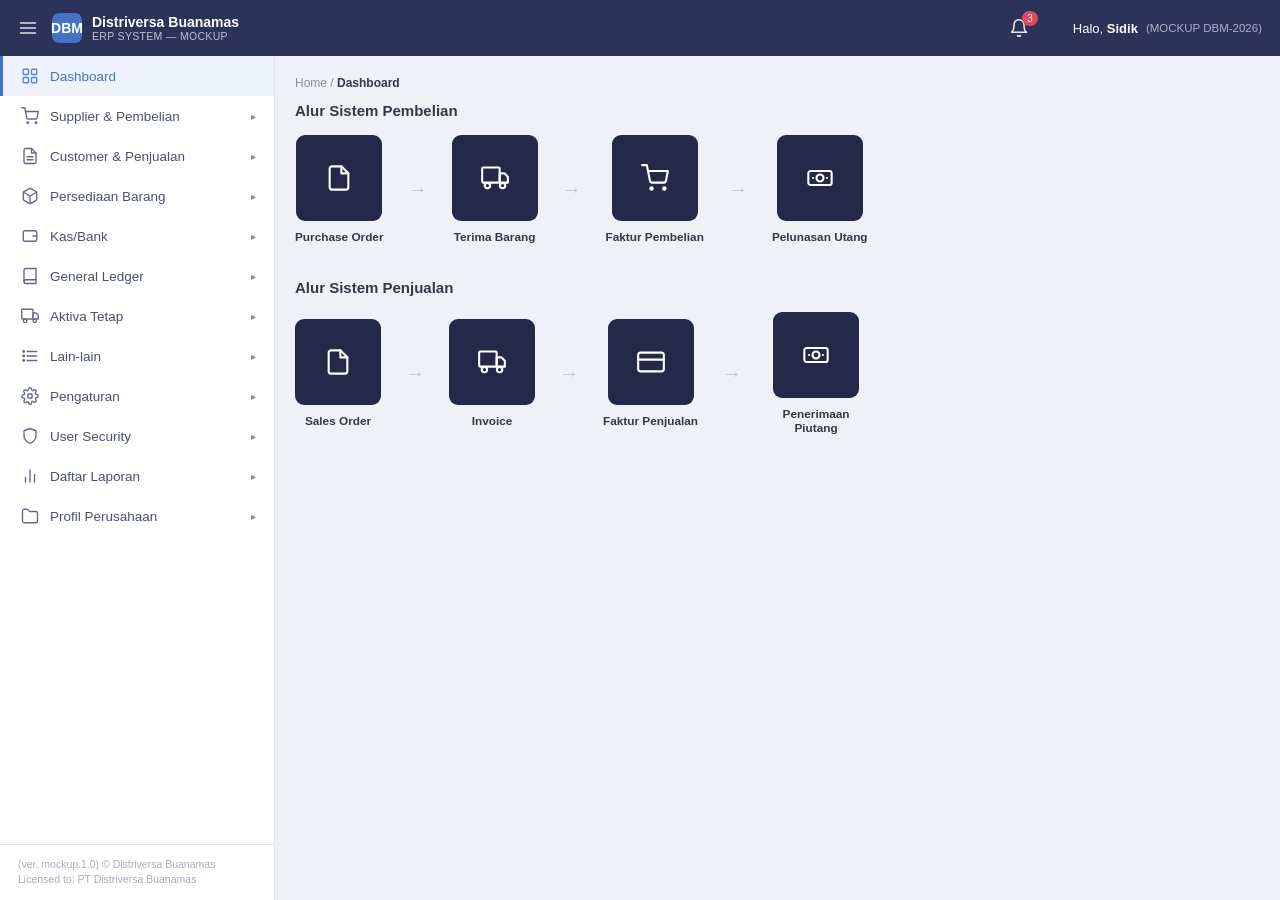
==== dbm-erp-mockup-combined.html @ cb919784 "Add Chat / Grafik" ====
<!DOCTYPE html>
<html lang="id">
<head>
<meta charset="UTF-8">
<meta name="viewport" content="width=device-width, initial-scale=1.0">
<title>PT Distriversa Buanamas — ERP Mockup</title>
<style>
:root{
  --navy:#2b3358;
  --navy-2:#232a49;
  --blue:#4472c4;
  --blue-light:#29b6f6;
  --bg:#eef1f7;
  --card-bg:#ffffff;
  --text:#33384a;
  --text-light:#8a90a3;
  --border:#e3e6ee;
  --red:#ef4b62;
  --teal:#17c3c3;
  --yellow:#f0b429;
  --green:#27ae60;
}
*{box-sizing:border-box;margin:0;padding:0;}
body{font-family:'Segoe UI',Arial,sans-serif;background:var(--bg);color:var(--text);font-size:14px;}
a{color:inherit;text-decoration:none;}

/* ===== Topbar ===== */
.topbar{height:56px;background:var(--navy);color:#fff;display:flex;align-items:center;justify-content:space-between;padding:0 18px;position:sticky;top:0;z-index:50;}
.topbar .left{display:flex;align-items:center;gap:14px;}
.hamburger{cursor:pointer;opacity:.85;display:flex;}
.brand{display:flex;align-items:center;gap:10px;font-weight:600;font-size:17px;}
.brand .logo-badge{width:30px;height:30px;border-radius:7px;background:var(--blue);display:flex;align-items:center;justify-content:center;font-weight:700;font-size:14px;flex-shrink:0;}
.brand .full-name{font-size:14px;font-weight:600;}
.brand .full-name small{display:block;font-size:10.5px;font-weight:400;color:#b9c0d6;letter-spacing:.03em;}
.topbar-right{display:flex;align-items:center;gap:22px;font-size:13px;}
.icon-wrap{position:relative;cursor:pointer;opacity:.9;display:flex;}
.icon-wrap svg{flex-shrink:0;}
.badge{position:absolute;top:-7px;right:-9px;background:var(--red);color:#fff;font-size:10px;padding:1px 5px;border-radius:8px;line-height:1.3;}
/* 2026-08-24 — dropdown notifikasi topbar (fitur "Notifikasi Stock
   Request Baru"). PERTAMA KALINYA mockup ini punya panel dropdown
   yang benar-benar mengambang (position:absolute, bukan modal-overlay
   di tengah layar) — dianchor ke .icon-wrap (#notifBtn) yang sudah
   position:relative sejak awal untuk .badge, jadi cukup ditambah
   panelnya sebagai child ke-3 elemen itu. */
.notif-dropdown{position:absolute;top:32px;right:-14px;width:340px;max-width:88vw;background:var(--card-bg);color:var(--text);border-radius:8px;box-shadow:0 10px 28px rgba(20,20,40,.28);z-index:120;overflow:hidden;text-align:left;cursor:default;}
.notif-dropdown-header{background:var(--navy-2);color:#fff;padding:10px 14px;font-size:12.8px;font-weight:700;}
.notif-list{max-height:360px;overflow-y:auto;}
.notif-item{padding:9px 14px;border-bottom:1px solid var(--border);cursor:pointer;}
.notif-item:last-child{border-bottom:none;}
.notif-item:hover{background:#f4f6fb;}
.notif-item .notif-title{display:flex;align-items:center;gap:6px;font-size:12.6px;font-weight:700;color:var(--blue);}
.notif-item .notif-title svg{flex-shrink:0;color:var(--blue);}
.notif-item .notif-sub{font-size:11.5px;color:var(--text);margin:2px 0 0 20px;}
.notif-item .notif-date{font-size:10.8px;color:var(--text-light);margin:2px 0 0 20px;}
.notif-empty{padding:22px 14px;text-align:center;color:var(--text-light);font-size:12.3px;}
.user-greet{display:flex;align-items:center;gap:8px;white-space:nowrap;}
.user-greet .uname{font-weight:600;}
.user-greet .udemo{color:#a9b0c8;font-size:11.5px;}

/* ===== Layout ===== */
.layout{display:flex;min-height:calc(100vh - 56px);}
.sidebar{width:275px;background:#fff;border-right:1px solid var(--border);flex-shrink:0;display:flex;flex-direction:column;transition:width .15s,opacity .1s;}
.sidebar-scroll{overflow-y:auto;flex:1;padding-bottom:6px;}
.layout.collapsed .sidebar{width:0;opacity:0;overflow:hidden;border:none;}

.menu-top{display:flex;align-items:center;gap:11px;padding:11px 18px;cursor:pointer;color:#4a5170;font-size:13.5px;border-left:3px solid transparent;user-select:none;}
.menu-top svg{flex-shrink:0;opacity:.85;}
.menu-top:hover{background:#f4f6fb;}
.menu-top.active-parent{background:var(--navy);color:#fff;border-left-color:var(--blue-light);}
.menu-top.active-parent svg{opacity:1;}
.menu-top .chev{margin-left:auto;font-size:10px;transition:transform .15s;opacity:.7;}
.menu-top.open .chev{transform:rotate(90deg);}
.menu-top.leaf.current{background:#eef3fb;color:var(--blue);border-left-color:var(--blue);}

.submenu{display:none;padding:2px 0 10px 0;background:#fafbfd;}
.submenu.open{display:block;}
.submenu-header{font-size:10.5px;font-weight:700;color:#a7adbd;text-transform:uppercase;padding:12px 18px 5px 45px;letter-spacing:.04em;}
.submenu-item{display:flex;align-items:center;gap:9px;padding:6.5px 18px 6.5px 45px;font-size:12.8px;color:#5b6178;cursor:pointer;}
.submenu-item:hover{background:#eef1f9;color:var(--blue);}
.submenu-item.current{color:var(--blue);font-weight:600;background:#e9f0fb;}
.submenu-item .dot{width:6px;height:6px;border-radius:50%;border:1.6px solid #b7bccb;flex-shrink:0;}
.submenu-item.current .dot{border-color:var(--blue);background:var(--blue);}

.sidebar-footer{padding:12px 18px;border-top:1px solid var(--border);font-size:10.5px;color:#a7adbd;line-height:1.5;}

/* ===== Content ===== */
.content{flex:1;padding:20px;overflow-x:hidden;min-width:0;}
.breadcrumb{font-size:12px;color:var(--text-light);margin-bottom:12px;}
.breadcrumb b{color:var(--text);font-weight:600;}

.kpi-row{display:flex;gap:16px;margin-bottom:18px;flex-wrap:wrap;}
.kpi-card{flex:1;min-width:225px;border-radius:9px;padding:18px 20px;color:#fff;position:relative;overflow:hidden;display:flex;flex-direction:column;justify-content:center;gap:3px;min-height:74px;}
.kpi-card .kpi-icon{position:absolute;left:14px;top:50%;transform:translateY(-50%);font-size:20px;opacity:.28;}
.kpi-card .kpi-icon svg{width:34px;height:34px;}
.kpi-card .kpi-value{font-size:25px;font-weight:700;text-align:right;}
.kpi-card .kpi-label{font-size:12.5px;text-align:right;opacity:.95;}
.kpi-red{background:var(--red);} .kpi-teal{background:var(--teal);} .kpi-yellow{background:var(--yellow);} .kpi-green{background:var(--green);}

.card{background:var(--card-bg);border-radius:9px;box-shadow:0 1px 3px rgba(20,20,50,.07);margin-bottom:18px;overflow:hidden;}
.card-header{display:flex;align-items:center;justify-content:space-between;padding:14px 18px;border-bottom:1px solid var(--border);gap:10px;flex-wrap:wrap;}
.card-header h3{font-size:14.5px;font-weight:700;}
.card-header .sub{font-size:11px;color:var(--text-light);font-weight:400;margin-left:6px;}
.card-body{padding:18px;}
.dark-header{background:var(--navy);color:#fff;}
.dark-header h3{color:#fff;display:flex;align-items:center;gap:8px;}
.chip{background:var(--blue-light);color:#0b3a4d;font-size:11.5px;padding:4px 12px;border-radius:14px;font-weight:600;white-space:nowrap;}
.refresh-ic{opacity:.6;cursor:pointer;}

.grid-2{display:grid;grid-template-columns:1fr 1fr;gap:18px;}
.grid-2>.card{min-width:0;}
@media (max-width:1150px){.grid-2{grid-template-columns:1fr;}}

.flow-row{display:flex;gap:24px;align-items:center;flex-wrap:wrap;}
.flow-step{display:flex;flex-direction:column;align-items:center;gap:9px;}
.flow-box{width:86px;height:86px;background:var(--navy-2);border-radius:9px;display:flex;align-items:center;justify-content:center;color:#fff;}
.flow-box svg{width:28px;height:28px;}
.flow-label{font-size:11.8px;font-weight:600;text-align:center;max-width:100px;line-height:1.25;}
.flow-arrow{color:#c1c6d6;font-size:20px;}
.flow-extra{margin-left:110px;margin-top:14px;}
.quick-links{display:flex;gap:16px;margin-top:22px;flex-wrap:wrap;}
.quick-link{flex:1;min-width:150px;background:var(--blue);color:#fff;border-radius:9px;padding:16px;display:flex;flex-direction:column;align-items:center;gap:8px;font-size:12.5px;font-weight:600;text-align:center;cursor:pointer;transition:background .15s;}
.quick-link svg{width:22px;height:22px;}
.quick-link:hover{background:#3a63ac;}

/* Branching flow diagram (grid-based, e.g. Purchase Transaction Flow) */
.flow-grid{display:grid;grid-template-columns:96px 40px 96px 40px 96px 40px 96px;row-gap:24px;align-items:start;overflow-x:auto;padding-bottom:4px;}
.flow-grid .flow-arrow{display:flex;align-items:center;justify-content:center;height:86px;}
.flow-box.quick{background:var(--blue);cursor:pointer;transition:background .15s;}
.flow-box.quick:hover{background:#3a63ac;}

/* Average cycle timeline */
.cycle-row{display:flex;align-items:flex-start;justify-content:space-between;position:relative;padding:10px 6px 4px;gap:6px;}
.cycle-row::before{content:'';position:absolute;left:34px;right:34px;top:29px;height:2px;background:var(--border);z-index:0;}
.cycle-node{display:flex;flex-direction:column;align-items:center;gap:9px;font-size:12px;color:var(--blue);position:relative;z-index:1;max-width:110px;text-align:center;}
.cycle-node .dot{width:12px;height:12px;border-radius:50%;background:#27ae60;border:3px solid #fff;box-shadow:0 0 0 1.5px #27ae60;margin-top:23px;}
.cycle-mid{width:58px;height:58px;border-radius:50%;background:#eef1f7;border:1px solid var(--border);display:flex;align-items:center;justify-content:center;font-weight:700;font-size:13.5px;color:var(--text);position:relative;z-index:1;flex-shrink:0;}

/* Scrollable table body for dashboard widgets */
.scroll-table{max-height:320px;overflow-y:auto;}

table{width:100%;border-collapse:collapse;font-size:12.8px;}
thead th{background:var(--navy);color:#fff;text-align:left;padding:9px 12px;font-weight:600;white-space:nowrap;}
tbody td{padding:8px 12px;border-bottom:1px solid var(--border);color:#454b5f;white-space:nowrap;}
tbody tr:hover{background:#f7f9fd;}
.text-right{text-align:right;}
.table-wrap{overflow-x:auto;}
.table-toolbar{display:flex;justify-content:space-between;align-items:center;padding:12px 18px;gap:10px;flex-wrap:wrap;}
.table-toolbar select,.table-toolbar input{border:1px solid var(--border);border-radius:5px;padding:6px 10px;font-size:12.8px;}
.table-toolbar input{min-width:230px;}
.table-footer{display:flex;justify-content:space-between;align-items:center;padding:12px 18px;font-size:12px;color:var(--text-light);flex-wrap:wrap;gap:8px;}
.pager button{border:1px solid var(--border);background:#fff;padding:5px 10px;margin-right:4px;border-radius:4px;font-size:12px;cursor:pointer;color:var(--text);}
.pager button.active{background:var(--blue);color:#fff;border-color:var(--blue);}

.status-pill{padding:2.5px 10px;border-radius:12px;font-size:11px;font-weight:600;display:inline-block;}
.status-paid{background:#e3f8ec;color:#1a9c53;}
.status-open{background:#eef1f7;color:#7b8194;}
.status-overdue{background:#fdeaec;color:#e0405b;}
.status-aktif{background:#e3f8ec;color:#1a9c53;}
.status-nonaktif{background:#fdeaec;color:#e0405b;}

.placeholder-box{border:1.6px dashed var(--border);border-radius:9px;padding:60px 20px;text-align:center;color:var(--text-light);}
.placeholder-box .pico{margin-bottom:14px;display:flex;justify-content:center;opacity:.5;}
.placeholder-box .pico svg{width:46px;height:46px;}
.placeholder-box p{max-width:420px;margin:6px auto 0;font-size:13px;line-height:1.6;}

.btn-primary{background:var(--blue);color:#fff;border:none;padding:9px 16px;border-radius:6px;font-size:12.8px;font-weight:600;cursor:pointer;display:flex;align-items:center;gap:6px;}
.btn-primary:hover{background:#3a63ac;}
.page-head{display:flex;justify-content:space-between;align-items:flex-start;margin-bottom:14px;flex-wrap:wrap;gap:10px;}
.page-head h2{font-size:18.5px;}
canvas{max-width:100%;}
.footer-note{text-align:center;font-size:11px;color:var(--text-light);padding:18px 0 6px;}

.profile-grid{display:grid;grid-template-columns:180px 1fr;row-gap:14px;column-gap:16px;max-width:640px;}
.profile-grid dt{color:var(--text-light);font-size:12.8px;}
.profile-grid dd{font-weight:600;font-size:13.5px;}
.report-list{display:grid;grid-template-columns:repeat(auto-fill,minmax(230px,1fr));gap:14px;}
.report-item{display:flex;align-items:center;gap:12px;background:#fff;border:1px solid var(--border);border-radius:8px;padding:14px;cursor:pointer;}
.report-item:hover{border-color:var(--blue);}
.report-item .ric{width:38px;height:38px;border-radius:8px;background:#eaf1fb;color:var(--blue);display:flex;align-items:center;justify-content:center;flex-shrink:0;}
.report-item .ric svg{width:19px;height:19px;}
.report-item .rtitle{font-size:12.8px;font-weight:600;}

/* ===== Icon buttons (tabel Ubah/Hapus) ===== */
.icon-btn{width:30px;height:30px;border-radius:5px;border:none;display:inline-flex;align-items:center;justify-content:center;cursor:pointer;color:#fff;}
.icon-btn svg{width:15px;height:15px;}
.icon-btn.edit{background:var(--blue);}
.icon-btn.edit:hover{background:#3a63ac;}
.icon-btn.del{background:var(--red);}
.icon-btn.del:hover{background:#d63c52;}
.gl-account-header td{background:#eaf1fb;font-weight:700;color:var(--navy);}

/* ===== Report Center (menu "Daftar Laporan") — 2026-08-21 =====
   Tabel list report generik (No./Report/Keterangan/Permission
   Code/Print/Edit Report/Reset Report) dipakai bersama oleh 10
   submenu "Daftar Laporan" — lihat js/pages/reports.template.js.
   FIX 2026-08-21 (lanjutan): kolom "Report" & "Keterangan" di
   thead tidak diberi width, jadi dengan table-layout:auto bawaan
   browser, kolom Keterangan (isinya kalimat panjang) melebar
   mengikuti teks terpanjangnya tanpa batas — mendorong Permission
   Code & 3 kolom tombol (Print/Edit Report/Reset Report) keluar
   dari area kartu/viewport (perlu scroll horizontal yang tidak
   disadari user, jadi tombolnya terlihat seperti "tidak ada").
   Diperbaiki dengan table-layout:fixed + width:100% di sini, dan
   width tetap untuk kolom Report (210px, lihat .template.js) —
   kolom Keterangan otomatis mengambil sisa lebar yang ada lalu
   teksnya WAJIB wrap ke baris baru (bukan melebar) via
   overflow-wrap/word-break di bawah. */
.rc-table{table-layout:fixed;width:100%;}
.rc-table th{white-space:normal;font-size:11.5px;text-align:left;}
.rc-table td{font-size:12.6px;vertical-align:middle;white-space:normal;overflow-wrap:break-word;word-break:break-word;}
.rc-group-row td{background:#f2f4f9;font-weight:700;color:var(--navy);font-size:12px;letter-spacing:.02em;padding:8px 12px;}
.rc-ket{color:var(--text-light);}
.rc-icon-btn{width:28px;height:28px;border-radius:5px;border:none;display:inline-flex;align-items:center;justify-content:center;cursor:pointer;color:#fff;}
.rc-icon-btn svg{width:14px;height:14px;}
.rc-icon-btn.rc-print,.rc-icon-btn.rc-edit{background:var(--blue-light);}
.rc-icon-btn.rc-print:hover,.rc-icon-btn.rc-edit:hover{background:#1ba0c9;}
.rc-icon-btn.rc-reset{background:var(--red);}
.rc-icon-btn.rc-reset:hover{background:#d63c52;}
.btn-secondary{background:#eef1f7;color:var(--text);border:none;padding:9px 16px;border-radius:6px;font-size:12.8px;font-weight:600;cursor:pointer;}
.btn-secondary:hover{background:#e3e6ee;}
.btn-danger{background:var(--red);color:#fff;border:none;padding:9px 16px;border-radius:6px;font-size:12.8px;font-weight:600;cursor:pointer;}
.btn-danger:hover{background:#d63c52;}
.btn-teal{background:var(--blue-light);color:#fff;border:none;padding:9px 16px;border-radius:6px;font-size:12.8px;font-weight:600;cursor:pointer;display:inline-flex;align-items:center;gap:6px;}
.btn-teal:hover{background:#1ba0c9;}
.btn-warning{background:var(--yellow);color:#fff;border:none;padding:9px 16px;border-radius:6px;font-size:12.8px;font-weight:600;cursor:pointer;display:inline-flex;align-items:center;gap:6px;white-space:nowrap;}
.btn-warning:hover{background:#d99a1f;}

/* ===== Toggle switch (dipakai di list Jurnal Pembelian: Konsinyasi?/Non Aktif?) ===== */
.toggle-switch{position:relative;display:inline-block;width:40px;height:22px;vertical-align:middle;}
.toggle-switch input{opacity:0;width:0;height:0;}
.toggle-slider{position:absolute;inset:0;background:#ccced8;border-radius:22px;cursor:pointer;transition:.15s;}
.toggle-slider:before{content:'';position:absolute;height:16px;width:16px;left:3px;top:3px;background:#fff;border-radius:50%;transition:.15s;box-shadow:0 1px 2px rgba(0,0,0,.25);}
.toggle-switch input:checked + .toggle-slider{background:var(--blue);}
.toggle-switch input:checked + .toggle-slider:before{transform:translateX(18px);}

/* ===== Alert banner (Jurnal Pembelian: peringatan jurnal sudah dipakai) ===== */
.alert-warning{background:#fdf1cf;color:#6b5215;border:1px solid #f3ddA0;border-radius:7px;padding:12px 16px;font-size:12.8px;font-weight:600;margin-bottom:16px;}

/* ===== Field table (Jurnal Pembelian: Nama Jurnal/Mata Uang/Cabang) ===== */
.field-table{width:100%;border-collapse:collapse;margin-bottom:16px;border:1px solid var(--border);}
.field-table td{padding:10px 14px;border-bottom:1px solid var(--border);vertical-align:middle;font-size:12.8px;}
.field-table tr:last-child td{border-bottom:none;}
.field-table td.flabel{background:#f7f8fb;font-weight:600;color:var(--text);width:160px;white-space:nowrap;}
.field-table td input,.field-table td select{width:100%;border:1px solid var(--border);border-radius:6px;padding:8px 10px;font-size:12.8px;font-family:inherit;}
.field-table td input:disabled,.field-table td input[readonly]{background:#f4f6fb;color:var(--text-light);}
/* Checkbox di dalam .field-table (dipakai Gudang: Default/Gudang Transit/
   Near ED/Reject/Gudang Cadangan/Konsinyasi) TIDAK boleh ikut width:100%
   seperti input teks/select di atas — kalau ikut, layout-nya (bukan
   tampilan visualnya) jadi selebar kolom, mendorong elemen sebaris
   sesudahnya (misal label+input "Hari Peringatan") keluar dari batas
   card. Override width:auto khusus untuk type=checkbox. */
.field-table td input[type=checkbox]{width:auto;vertical-align:middle;}

/* ===== Akun table (Jurnal Pembelian: baris akun label + input+cari+hapus + nama akun) ===== */
.jp-akun-table{width:100%;border-collapse:collapse;border:1px solid var(--border);margin-bottom:18px;}
.jp-akun-table td{padding:9px 14px;border-bottom:1px solid var(--border);vertical-align:middle;font-size:12.8px;}
.jp-akun-table tr:last-child td{border-bottom:none;}
.jp-akun-table td.jp-label{font-weight:600;color:var(--text);width:230px;}
.jp-akun-table td.jp-input{width:220px;}
.jp-akun-table td.jp-input .input-with-btn input{width:90px;}
.jp-akun-table td.jp-nama{color:var(--blue);}
.jp-section-title{font-weight:700;font-size:13.5px;color:var(--text);margin:6px 0 10px;}

/* ===== Modal (Tambah/Ubah/Hapus) ===== */
.modal-overlay{position:fixed;inset:0;background:rgba(20,20,40,.45);display:flex;align-items:center;justify-content:center;z-index:200;}
/* 2026-08-28 — modal dibuat flex-column dgn max-height layar &
   .modal-body yang scroll: modal tinggi (mis. filter FA-10 Lap Umur
   Piutang yang field-nya banyak) tidak lagi terpotong keluar layar —
   header & footer (tombol Close/Show Report) selalu terlihat, isi
   form-nya yang di-scroll. Berlaku global utk semua modal (modal
   pendek tidak terpengaruh karena max-height hanya membatasi). */
.modal-box{background:#fff;border-radius:9px;width:100%;max-width:420px;margin:0 16px;box-shadow:0 10px 40px rgba(0,0,0,.25);overflow:hidden;display:flex;flex-direction:column;max-height:calc(100vh - 48px);}
.modal-header{background:var(--navy);color:#fff;padding:14px 18px;font-size:14.5px;font-weight:700;display:flex;justify-content:space-between;align-items:center;}
.modal-header .close{cursor:pointer;opacity:.8;font-size:20px;line-height:1;}
.modal-header .close:hover{opacity:1;}
.modal-body{padding:20px 18px;overflow-y:auto;flex:1 1 auto;}
.modal-body p{font-size:13px;line-height:1.6;color:var(--text);}
.modal-footer{padding:14px 18px;border-top:1px solid var(--border);display:flex;justify-content:flex-end;gap:10px;}
.form-group{margin-bottom:14px;}
.form-group label{display:block;font-size:12.5px;color:var(--text-light);margin-bottom:6px;font-weight:600;}
.form-group input{width:100%;border:1px solid var(--border);border-radius:6px;padding:9px 12px;font-size:13px;font-family:inherit;}
.form-group input:focus{outline:none;border-color:var(--blue);}
.form-error{display:none;color:var(--red);font-size:11.5px;margin-top:5px;}
.form-group input:disabled,.form-group input[readonly]{background:#f4f6fb;color:var(--text-light);}
.link-add{display:inline-flex;align-items:center;gap:5px;font-size:12.5px;color:var(--blue);font-weight:600;margin-top:8px;text-decoration:none;}
.link-add:hover{text-decoration:underline;}
.btn-pick{padding:4px 12px;font-size:12px;}
/* Teks biru klik-untuk-pilih di dalam tabel picker (dipakai popup
   "Daftar Persediaan" bersama — Kode Barang/Nama Barang, lihat
   openPersediaanPicker() di core.js, sejak 2026-08-12 lanjutan lagi) */
.link-pick{background:none;border:none;padding:0;font:inherit;color:var(--blue);font-weight:600;cursor:pointer;text-align:left;}
.link-pick:hover{text-decoration:underline;}
.modal-body .table-wrap{margin-top:4px;}
.modal-body .table-wrap table th,.modal-body .table-wrap table td{padding:8px 10px;font-size:12.5px;}
.page-loading{padding:60px 0;text-align:center;color:var(--text-light);font-size:13px;}

/* ===== Form tambahan (select/textarea, grid 2 kolom, radio, checkbox) ===== */
.form-group select,.form-group textarea{width:100%;border:1px solid var(--border);border-radius:6px;padding:9px 12px;font-size:13px;font-family:inherit;background:#fff;}
.form-group select:focus,.form-group textarea:focus{outline:none;border-color:var(--blue);}
.form-group textarea{resize:vertical;min-height:64px;}
.form-grid{display:grid;grid-template-columns:1fr 1fr;column-gap:24px;}
@media (max-width:900px){.form-grid{grid-template-columns:1fr;}}
.form-grid-3{display:grid;grid-template-columns:1fr 1fr 1fr 1fr;column-gap:14px;}
@media (max-width:900px){.form-grid-3{grid-template-columns:1fr 1fr;}}
.form-section{margin:22px 0 14px;padding-top:16px;border-top:1px solid var(--border);font-size:13.5px;font-weight:700;color:var(--navy);display:flex;align-items:center;gap:8px;}
.field-pair{display:flex;gap:10px;}
.field-pair>div{flex:1;}
.field-pair select{width:auto;min-width:90px;}
.input-with-btn{display:flex;gap:8px;}
.input-with-btn input{flex:1;}
.radio-inline{display:flex;gap:20px;align-items:center;padding-top:6px;}
.radio-inline label{display:flex;align-items:center;gap:6px;font-weight:400;font-size:13px;color:var(--text);cursor:pointer;}
.radio-inline input{width:auto;}
.checkbox-row{display:flex;align-items:center;gap:8px;margin:12px 0;}
.checkbox-row label{font-weight:400;font-size:13px;color:var(--text);cursor:pointer;}
.checkbox-row input{width:auto;}
.form-page-actions{display:flex;justify-content:flex-end;gap:10px;margin-top:22px;padding-top:16px;border-top:1px solid var(--border);}
.btn-outline{background:#fff;color:var(--blue);border:1px solid var(--blue);padding:8px 14px;border-radius:6px;font-size:12.3px;font-weight:600;cursor:pointer;display:inline-flex;align-items:center;gap:6px;white-space:nowrap;}
.btn-outline:hover{background:#eaf1fb;}

/* Tombol toggle Status (Active/Non Active) — kolom Status di list
   Daftar Aktiva Tetap & tombol "Ubah Status" di form Master Fixed
   Asset (js/pages/fixed-asset.*, 2026-08-26). ".active" = aset
   sedang Active (tombol biru, aksi klik = nonaktifkan); ".nonactive"
   = aset sedang Non Active (tombol abu-abu, aksi klik = aktifkan). */
.btn-status-toggle{border:none;padding:6px 12px;border-radius:6px;font-size:11.8px;font-weight:600;cursor:pointer;white-space:nowrap;}
.btn-status-toggle.active{background:var(--blue);color:#fff;}
.btn-status-toggle.active:hover{background:#3a63ac;}
.btn-status-toggle.nonactive{background:#e2e5ec;color:var(--text-light);}
.btn-status-toggle.nonactive:hover{background:#d3d7e0;}

/* Tombol "Batalkan" gaya teks-polos (tanpa border/background) — dipakai
   pertama kali di form Master Sales Office (screenshot MASERP 2026-08-18
   menunjukkan "Batalkan" sebagai teks biru polos, BEDA dari .btn-outline
   yang punya border, dipakai form-page-actions modul lain seperti Rayon/
   Wilayah/Group User/Master User). Dibuat class terpisah supaya modul lain
   yang screenshot-nya memang menunjukkan tombol bordered tetap pakai
   .btn-outline apa adanya. */
.btn-link-plain{background:none;border:none;color:var(--blue);font-weight:600;font-size:12.8px;cursor:pointer;padding:9px 6px;}
.btn-link-plain:hover{text-decoration:underline;}

/* Ikon sort dekoratif kecil di header kolom list — dipakai pertama kali
   di Master Sales Office (screenshot menunjukkan ikon panah kecil di
   beberapa header kolom). Non-fungsional (murni visual), modul lain tidak
   memakainya karena screenshot masing-masing tidak menunjukkannya jelas. */
.th-sort{color:var(--text-light);font-size:10px;margin-left:4px;}
.toolbar-actions{display:flex;gap:8px;flex-wrap:wrap;justify-content:flex-end;}
.form-group input.readonly-cell,.form-group select.readonly-cell{background:#f4f6fb;color:var(--text-light);}

/* ===== Icon buttons tambahan (Stock Request: Lihat/Cetak) ===== */
.icon-btn.view{background:var(--navy-2);}
.icon-btn.view:hover{background:#171c33;}
.icon-btn.print{background:var(--teal);}
.icon-btn.print:hover{background:#12a3a3;}

/* ===== Status text (Stock Request: OPEN/CLOSED) ===== */
.st-open{color:var(--green);font-weight:700;}
.st-closed{color:var(--red);font-weight:700;}

/* ===== Group collapsible (Stock Request: Rincian per kategori) ===== */
.sr-group-block{border:1px solid var(--border);border-radius:7px;margin-bottom:16px;overflow:hidden;}
.sr-group-bar{display:flex;justify-content:space-between;align-items:center;background:#fbebea;color:#c0392b;font-weight:700;font-size:13px;padding:10px 14px;cursor:pointer;user-select:none;}
.sr-group-bar .chev{transition:transform .15s;display:flex;}
.sr-group-bar.open .chev{transform:rotate(180deg);}
.sr-group-body{display:none;}
.sr-group-body.open{display:block;}
.sr-detail-table{width:100%;border-collapse:collapse;}
.sr-detail-table th{background:#f7f8fb;color:var(--text);font-weight:700;text-align:left;padding:8px 12px;font-size:12px;border-bottom:1px solid var(--border);}
.sr-detail-table td{padding:8px 12px;border-bottom:1px solid var(--border);font-size:12.8px;}
.sr-detail-table tr:last-child td{border-bottom:none;}
.sr-detail-table input[type="number"]{width:90px;border:1px solid var(--border);border-radius:5px;padding:6px 8px;font-size:12.8px;}
.sr-detail-table input[type="number"]:disabled{background:#f4f6fb;color:var(--text-light);}
.sr-detail-table input[type="checkbox"]{width:16px;height:16px;cursor:pointer;}

/* ===== Chip button (Stock Request: filter periode di list) ===== */
.chip-btn{background:var(--blue-light);color:#fff;border:none;font-size:12px;padding:7px 14px;border-radius:6px;font-weight:600;cursor:pointer;display:inline-flex;align-items:center;gap:6px;}
.chip-btn:hover{background:#1ba0c9;}

/* ===== Purchase Order: grid 3 kolom, tombol cetak kecil di list,
   tabel rincian barang (banyak kolom kalkulasi), radio vertikal,
   kotak upload dekoratif ===== */
.po-grid-3{display:grid;grid-template-columns:1fr 1fr 1fr;column-gap:20px;}
@media (max-width:900px){.po-grid-3{grid-template-columns:1fr;}}
.po-grid-3 .form-group{margin-bottom:14px;}

.cetak-btn{background:var(--blue-light);color:#fff;border:none;padding:4px 10px;border-radius:5px;font-size:10.8px;font-weight:600;cursor:pointer;margin-top:4px;}
.cetak-btn:hover{background:#1ba0c9;}

.radio-group{display:flex;flex-direction:column;gap:10px;}
.radio-group label{display:flex;align-items:center;gap:8px;font-size:13px;color:var(--text);cursor:pointer;font-weight:400;}
.radio-group input{width:auto;}

.upload-box{border:1px solid var(--border);border-radius:6px;min-height:64px;overflow-y:auto;padding:6px 10px;font-size:12px;color:var(--text-light);background:#f9fafc;}

/* Kotak preview kecil dipakai sub-grid Legalitas Outlet/Pemilik (Master
   Customer) — placeholder thumbnail hasil "Upload File" per baris,
   dekoratif (tidak ada upload sungguhan di mockup ini). */
.leg-preview{width:56px;height:38px;border:1px dashed var(--border);border-radius:4px;background:#f9fafc;display:flex;align-items:center;justify-content:center;color:var(--text-light);}

/* Pager BARU — awalnya khusus sub-grid "Kecamatan" (Master Rayon), gaya
   lain dari .pager standar (First/Previous/1/2/3/Next/Last) dipakai modul
   lain: "First < [kotak nomor halaman] to Y Of Total > Last". FUNGSIONAL
   (bukan dekoratif) — lihat tplRyKecPager()/openRyKecPage() di
   master-rayon.js. Sejak 2026-08-18 dipakai ULANG sebagai pager LIST UTAMA
   (bukan cuma sub-grid) di Group User (menu User Security), sesuai
   screenshot "Daftar Group Hak Akses" yang punya gaya pager identik —
   lihat tplGuPager() di group-user.template.js. Class CSS ini generik
   (tidak spesifik nama "ry"), jadi aman dipakai lintas modul apa pun. */
.ry-kec-pager{display:flex;align-items:center;gap:6px;font-size:12px;color:var(--text-light);flex-wrap:wrap;}
.ry-kec-pager button{border:1px solid var(--border);background:#fff;padding:4px 9px;border-radius:4px;font-size:12px;cursor:pointer;color:var(--text);}
.ry-kec-pager button:disabled{opacity:.45;cursor:default;}
.ry-kec-pager input{width:42px;text-align:center;border:1px solid var(--border);border-radius:4px;padding:4px 6px;font-size:12px;}

.po-textarea{width:100%;border:1px solid var(--border);border-radius:6px;padding:8px 10px;font-size:12.8px;font-family:inherit;resize:vertical;}

.po-item-table{width:100%;border-collapse:collapse;font-size:12.5px;}
.po-item-table th{background:#f7f8fb;color:var(--text);font-weight:700;text-align:left;padding:8px 10px;font-size:11.2px;border-bottom:1px solid var(--border);white-space:nowrap;}
.po-item-table td{padding:6px 8px;border-bottom:1px solid var(--border);vertical-align:middle;}
.po-item-table input,.po-item-table select{width:100%;border:1px solid var(--border);border-radius:5px;padding:6px 8px;font-size:12px;font-family:inherit;}
.po-item-table input[type="number"]{text-align:right;}
.po-item-table input:disabled,.po-item-table textarea:disabled{background:#f4f6fb;color:var(--text-light);}
.po-item-table textarea{width:100%;border:1px solid var(--border);border-radius:5px;padding:6px 8px;font-size:12px;resize:vertical;min-height:34px;font-family:inherit;}
.po-item-table input[type="checkbox"]{width:16px;height:16px;}

/* Tabel "Daftar Inventory" di Price List By Province — 4 kolom Harga
   Jual x 3 sub-kolom (Satuan/Lama/Baru) = 15 kolom total, terlalu
   sempit kalau dipaksa muat 1 layar penuh (input Baru jadi nyaris tak
   kelihatan). Dikasih min-width supaya browser overflow-scroll
   horizontal (.table-wrap sudah overflow-x:auto) alih-alih memampatkan
   tiap kolom sampai tidak terbaca — sama seperti versi asli MASERP
   yang juga scrollable ke kanan untuk kolom Harga Jual 3/4. */
.plz-price-table{min-width:1300px;}
.plz-price-table td:nth-child(6),.plz-price-table td:nth-child(9),.plz-price-table td:nth-child(12),.plz-price-table td:nth-child(15){min-width:90px;}
.po-rincian-table td:nth-child(2),.po-rincian-table td:nth-child(4){min-width:120px;}

/* ===== Picking List: tag input multi-value (field "Picker"), satu-satunya
   komponen CSS BENAR-BENAR baru untuk modul ini — semua yang lain reuse
   .field-table/.field-pair/.input-with-btn/.link-add/.btn-pick/.chip-btn/
   .po-item-table/.icon-btn/.form-page-actions yang sudah ada. Warna chip
   pakai var(--blue-light) (bukan warna baru) supaya konsisten dengan
   .chip-btn yang sudah ada di list Stock Request/Purchase Order/Sales
   Order. ===== */
.tag-box{display:flex;flex-wrap:wrap;gap:6px;align-items:center;min-height:38px;padding:6px 10px;border:1px solid var(--border);border-radius:6px;background:#fff;}
.tag-chip{display:inline-flex;align-items:center;gap:6px;background:var(--blue-light);color:#fff;font-size:12px;font-weight:600;padding:4px 8px;border-radius:14px;}
.tag-chip .rm{cursor:pointer;font-weight:700;}

/* ===== Picking List: kolom aksi "Checked" — teal, class TERPISAH dari
   .icon-btn.print (walau warnanya sama, var(--teal)) supaya semantiknya
   jelas beda aksi (Checked vs Cetak) di markup/kode, bukan reuse literal
   class yang sama. ===== */
.icon-btn.check{background:var(--teal);}
.icon-btn.check:hover{background:#12a3a3;}

/* ===== Invoice: tombol Ubah/Hapus/Posting yang di-disable permanen
   setelah Invoice di-posting (transisi satu arah, lihat komentar
   openInvPostingConfirm() di js/pages/invoice.js) — gap CSS genuinely
   baru, belum ada treatment "disabled" utk .icon-btn di modul manapun
   sebelumnya (Picking List/Sales Order pakai disabled HANYA di
   input/select, bukan tombol icon). ===== */
.icon-btn.disabled,.icon-btn[disabled]{opacity:.4;pointer-events:none;cursor:not-allowed;}

/* ===== Invoice: tab switcher "Detail Transaksi" / "Rincian Jurnal Akun"
   — komponen UI baru, belum ada modul lain di mockup ini yang butuh
   tab. Dibuat minimal (2 tombol toggle underline biru), tanpa animasi. ===== */
.inv-tabs{display:flex;gap:4px;margin:18px 0 14px;border-bottom:1px solid var(--border);}
.inv-tab-btn{background:none;border:none;padding:10px 16px;font-size:13px;font-weight:600;color:var(--text-light);cursor:pointer;border-bottom:2px solid transparent;margin-bottom:-1px;}

/* ===== Monitoring Control Delivery (2026-08-26) =====
   .btn-mcd-teal — tombol "Diterima Customer" pada kolom Update Status.
   Class BARU (bukan reuse .btn-teal yang sudah ada) karena .btn-teal
   ternyata memakai var(--blue-light) (cyan-biru), BUKAN var(--teal)
   asli (#17c3c3, sudah dipakai .icon-btn.check/.icon-btn.print) — warna
   turquoise di screenshot cocok dgn var(--teal) asli, bukan .btn-teal
   yang namanya menyesatkan. */
.btn-mcd-teal{background:var(--teal);color:#fff;border:none;padding:7px 12px;border-radius:5px 0 0 5px;font-size:12px;font-weight:600;cursor:pointer;display:inline-flex;align-items:center;gap:5px;white-space:nowrap;}
.btn-mcd-teal:hover{background:#12a3a3;}
.mcd-action-wrap{display:inline-flex;gap:1px;align-items:center;}
.mcd-action-wrap .icon-btn.refresh{border-radius:0 5px 5px 0;}

/* Tombol refresh (dekoratif) di sebelah .btn-mcd-teal — kuning, belum
   ada variant .icon-btn ini sebelumnya (.btn-warning yang ada berupa
   tombol teks penuh, bukan icon-btn bujur sangkar). */
.icon-btn.refresh{background:var(--yellow);}
.icon-btn.refresh:hover{background:#d99a1f;}

/* Menu kecil position:fixed (dropdown filter status "All" & dropdown
   aksi "Diterima Customer"/"Sudah Tukar Faktur / Pemberkasan") — pola
   BARU, beda dari .notif-dropdown topbar yang di-append sbg child
   tombolnya sendiri (position:absolute) — di sini di-append ke
   document.body & posisinya dihitung manual dari getBoundingClientRect()
   tombol pemicu (lihat mcdOpenMenu() di monitoring-control-delivery.js),
   supaya aman dari potensi ke-clip oleh .table-wrap{overflow-x:auto}. */
.mcd-menu{background:#fff;border:1px solid var(--border);border-radius:6px;box-shadow:0 6px 18px rgba(20,20,40,.14);min-width:190px;padding:4px;display:flex;flex-direction:column;}
.mcd-menu button{background:none;border:none;text-align:left;padding:8px 10px;font-size:12.5px;color:var(--text);cursor:pointer;border-radius:4px;white-space:nowrap;}
.mcd-menu button:hover{background:#f2f5fb;color:var(--blue);}
.inv-tab-btn.active{color:var(--blue);border-bottom-color:var(--blue);}

</style>
</head>
<body>
<div class="topbar">
  <div class="left">
    <span class="hamburger" id="hamburgerBtn"></span>
    <div class="brand">
      <div class="logo-badge">DBM</div>
      <div class="full-name">Distriversa Buanamas<small>ERP SYSTEM — MOCKUP</small></div>
    </div>
  </div>
  <div class="topbar-right">
    <span class="icon-wrap" id="notifBtn" title="Notifikasi"><span class="badge" id="notifBadge" style="display:none;"></span></span>
    <span class="icon-wrap" title="Keamanan"></span>
    <div class="user-greet">
      <span>Halo, <span class="uname">Sidik</span></span>
      <span class="udemo">(MOCKUP DBM-2026)</span>
    </div>
  </div>
</div>

<div class="layout" id="layout">
  <aside class="sidebar">
    <div class="sidebar-scroll" id="sidebarScroll"></div>
    <div class="sidebar-footer">
      (ver. mockup.1.0) &copy; Distriversa Buanamas<br>
      Licensed to: PT Distriversa Buanamas
    </div>
  </aside>
  <main class="content" id="content"></main>
</div>

<script>
/*!
 * Chart.js v4.4.4
 * https://www.chartjs.org
 * (c) 2024 Chart.js Contributors
 * Released under the MIT License
 */
!function(t,e){"object"==typeof exports&&"undefined"!=typeof module?module.exports=e():"function"==typeof define&&define.amd?define(e):(t="undefined"!=typeof globalThis?globalThis:t||self).Chart=e()}(this,(function(){"use strict";var t=Object.freeze({__proto__:null,get Colors(){return Go},get Decimation(){return Qo},get Filler(){return ma},get Legend(){return ya},get SubTitle(){return ka},get Title(){return Ma},get Tooltip(){return Ba}});function e(){}const i=(()=>{let t=0;return()=>t++})();function s(t){return null==t}function n(t){if(Array.isArray&&Array.isArray(t))return!0;const e=Object.prototype.toString.call(t);return"[object"===e.slice(0,7)&&"Array]"===e.slice(-6)}function o(t){return null!==t&&"[object Object]"===Object.prototype.toString.call(t)}function a(t){return("number"==typeof t||t instanceof Number)&&isFinite(+t)}function r(t,e){return a(t)?t:e}function l(t,e){return void 0===t?e:t}const h=(t,e)=>"string"==typeof t&&t.endsWith("%")?parseFloat(t)/100:+t/e,c=(t,e)=>"string"==typeof t&&t.endsWith("%")?parseFloat(t)/100*e:+t;function d(t,e,i){if(t&&"function"==typeof t.call)return t.apply(i,e)}function u(t,e,i,s){let a,r,l;if(n(t))if(r=t.length,s)for(a=r-1;a>=0;a--)e.call(i,t[a],a);else for(a=0;a<r;a++)e.call(i,t[a],a);else if(o(t))for(l=Object.keys(t),r=l.length,a=0;a<r;a++)e.call(i,t[l[a]],l[a])}function f(t,e){let i,s,n,o;if(!t||!e||t.length!==e.length)return!1;for(i=0,s=t.length;i<s;++i)if(n=t[i],o=e[i],n.datasetIndex!==o.datasetIndex||n.index!==o.index)return!1;return!0}function g(t){if(n(t))return t.map(g);if(o(t)){const e=Object.create(null),i=Object.keys(t),s=i.length;let n=0;for(;n<s;++n)e[i[n]]=g(t[i[n]]);return e}return t}function p(t){return-1===["__proto__","prototype","constructor"].indexOf(t)}function m(t,e,i,s){if(!p(t))return;const n=e[t],a=i[t];o(n)&&o(a)?x(n,a,s):e[t]=g(a)}function x(t,e,i){const s=n(e)?e:[e],a=s.length;if(!o(t))return t;const r=(i=i||{}).merger||m;let l;for(let e=0;e<a;++e){if(l=s[e],!o(l))continue;const n=Object.keys(l);for(let e=0,s=n.length;e<s;++e)r(n[e],t,l,i)}return t}function b(t,e){return x(t,e,{merger:_})}function _(t,e,i){if(!p(t))return;const s=e[t],n=i[t];o(s)&&o(n)?b(s,n):Object.prototype.hasOwnProperty.call(e,t)||(e[t]=g(n))}const y={"":t=>t,x:t=>t.x,y:t=>t.y};function v(t){const e=t.split("."),i=[];let s="";for(const t of e)s+=t,s.endsWith("\\")?s=s.slice(0,-1)+".":(i.push(s),s="");return i}function M(t,e){const i=y[e]||(y[e]=function(t){const e=v(t);return t=>{for(const i of e){if(""===i)break;t=t&&t[i]}return t}}(e));return i(t)}function w(t){return t.charAt(0).toUpperCase()+t.slice(1)}const k=t=>void 0!==t,S=t=>"function"==typeof t,P=(t,e)=>{if(t.size!==e.size)return!1;for(const i of t)if(!e.has(i))return!1;return!0};function D(t){return"mouseup"===t.type||"click"===t.type||"contextmenu"===t.type}const C=Math.PI,O=2*C,A=O+C,T=Number.POSITIVE_INFINITY,L=C/180,E=C/2,R=C/4,I=2*C/3,z=Math.log10,F=Math.sign;function V(t,e,i){return Math.abs(t-e)<i}function B(t){const e=Math.round(t);t=V(t,e,t/1e3)?e:t;const i=Math.pow(10,Math.floor(z(t))),s=t/i;return(s<=1?1:s<=2?2:s<=5?5:10)*i}function W(t){const e=[],i=Math.sqrt(t);let s;for(s=1;s<i;s++)t%s==0&&(e.push(s),e.push(t/s));return i===(0|i)&&e.push(i),e.sort(((t,e)=>t-e)).pop(),e}function N(t){return!isNaN(parseFloat(t))&&isFinite(t)}function H(t,e){const i=Math.round(t);return i-e<=t&&i+e>=t}function j(t,e,i){let s,n,o;for(s=0,n=t.length;s<n;s++)o=t[s][i],isNaN(o)||(e.min=Math.min(e.min,o),e.max=Math.max(e.max,o))}function $(t){return t*(C/180)}function Y(t){return t*(180/C)}function U(t){if(!a(t))return;let e=1,i=0;for(;Math.round(t*e)/e!==t;)e*=10,i++;return i}function X(t,e){const i=e.x-t.x,s=e.y-t.y,n=Math.sqrt(i*i+s*s);let o=Math.atan2(s,i);return o<-.5*C&&(o+=O),{angle:o,distance:n}}function q(t,e){return Math.sqrt(Math.pow(e.x-t.x,2)+Math.pow(e.y-t.y,2))}function K(t,e){return(t-e+A)%O-C}function G(t){return(t%O+O)%O}function Z(t,e,i,s){const n=G(t),o=G(e),a=G(i),r=G(o-n),l=G(a-n),h=G(n-o),c=G(n-a);return n===o||n===a||s&&o===a||r>l&&h<c}function J(t,e,i){return Math.max(e,Math.min(i,t))}function Q(t){return J(t,-32768,32767)}function tt(t,e,i,s=1e-6){return t>=Math.min(e,i)-s&&t<=Math.max(e,i)+s}function et(t,e,i){i=i||(i=>t[i]<e);let s,n=t.length-1,o=0;for(;n-o>1;)s=o+n>>1,i(s)?o=s:n=s;return{lo:o,hi:n}}const it=(t,e,i,s)=>et(t,i,s?s=>{const n=t[s][e];return n<i||n===i&&t[s+1][e]===i}:s=>t[s][e]<i),st=(t,e,i)=>et(t,i,(s=>t[s][e]>=i));function nt(t,e,i){let s=0,n=t.length;for(;s<n&&t[s]<e;)s++;for(;n>s&&t[n-1]>i;)n--;return s>0||n<t.length?t.slice(s,n):t}const ot=["push","pop","shift","splice","unshift"];function at(t,e){t._chartjs?t._chartjs.listeners.push(e):(Object.defineProperty(t,"_chartjs",{configurable:!0,enumerable:!1,value:{listeners:[e]}}),ot.forEach((e=>{const i="_onData"+w(e),s=t[e];Object.defineProperty(t,e,{configurable:!0,enumerable:!1,value(...e){const n=s.apply(this,e);return t._chartjs.listeners.forEach((t=>{"function"==typeof t[i]&&t[i](...e)})),n}})})))}function rt(t,e){const i=t._chartjs;if(!i)return;const s=i.listeners,n=s.indexOf(e);-1!==n&&s.splice(n,1),s.length>0||(ot.forEach((e=>{delete t[e]})),delete t._chartjs)}function lt(t){const e=new Set(t);return e.size===t.length?t:Array.from(e)}const ht="undefined"==typeof window?function(t){return t()}:window.requestAnimationFrame;function ct(t,e){let i=[],s=!1;return function(...n){i=n,s||(s=!0,ht.call(window,(()=>{s=!1,t.apply(e,i)})))}}function dt(t,e){let i;return function(...s){return e?(clearTimeout(i),i=setTimeout(t,e,s)):t.apply(this,s),e}}const ut=t=>"start"===t?"left":"end"===t?"right":"center",ft=(t,e,i)=>"start"===t?e:"end"===t?i:(e+i)/2,gt=(t,e,i,s)=>t===(s?"left":"right")?i:"center"===t?(e+i)/2:e;function pt(t,e,i){const s=e.length;let n=0,o=s;if(t._sorted){const{iScale:a,_parsed:r}=t,l=a.axis,{min:h,max:c,minDefined:d,maxDefined:u}=a.getUserBounds();d&&(n=J(Math.min(it(r,l,h).lo,i?s:it(e,l,a.getPixelForValue(h)).lo),0,s-1)),o=u?J(Math.max(it(r,a.axis,c,!0).hi+1,i?0:it(e,l,a.getPixelForValue(c),!0).hi+1),n,s)-n:s-n}return{start:n,count:o}}function mt(t){const{xScale:e,yScale:i,_scaleRanges:s}=t,n={xmin:e.min,xmax:e.max,ymin:i.min,ymax:i.max};if(!s)return t._scaleRanges=n,!0;const o=s.xmin!==e.min||s.xmax!==e.max||s.ymin!==i.min||s.ymax!==i.max;return Object.assign(s,n),o}class xt{constructor(){this._request=null,this._charts=new Map,this._running=!1,this._lastDate=void 0}_notify(t,e,i,s){const n=e.listeners[s],o=e.duration;n.forEach((s=>s({chart:t,initial:e.initial,numSteps:o,currentStep:Math.min(i-e.start,o)})))}_refresh(){this._request||(this._running=!0,this._request=ht.call(window,(()=>{this._update(),this._request=null,this._running&&this._refresh()})))}_update(t=Date.now()){let e=0;this._charts.forEach(((i,s)=>{if(!i.running||!i.items.length)return;const n=i.items;let o,a=n.length-1,r=!1;for(;a>=0;--a)o=n[a],o._active?(o._total>i.duration&&(i.duration=o._total),o.tick(t),r=!0):(n[a]=n[n.length-1],n.pop());r&&(s.draw(),this._notify(s,i,t,"progress")),n.length||(i.running=!1,this._notify(s,i,t,"complete"),i.initial=!1),e+=n.length})),this._lastDate=t,0===e&&(this._running=!1)}_getAnims(t){const e=this._charts;let i=e.get(t);return i||(i={running:!1,initial:!0,items:[],listeners:{complete:[],progress:[]}},e.set(t,i)),i}listen(t,e,i){this._getAnims(t).listeners[e].push(i)}add(t,e){e&&e.length&&this._getAnims(t).items.push(...e)}has(t){return this._getAnims(t).items.length>0}start(t){const e=this._charts.get(t);e&&(e.running=!0,e.start=Date.now(),e.duration=e.items.reduce(((t,e)=>Math.max(t,e._duration)),0),this._refresh())}running(t){if(!this._running)return!1;const e=this._charts.get(t);return!!(e&&e.running&&e.items.length)}stop(t){const e=this._charts.get(t);if(!e||!e.items.length)return;const i=e.items;let s=i.length-1;for(;s>=0;--s)i[s].cancel();e.items=[],this._notify(t,e,Date.now(),"complete")}remove(t){return this._charts.delete(t)}}var bt=new xt;
/*!
 * @kurkle/color v0.3.2
 * https://github.com/kurkle/color#readme
 * (c) 2023 Jukka Kurkela
 * Released under the MIT License
 */function _t(t){return t+.5|0}const yt=(t,e,i)=>Math.max(Math.min(t,i),e);function vt(t){return yt(_t(2.55*t),0,255)}function Mt(t){return yt(_t(255*t),0,255)}function wt(t){return yt(_t(t/2.55)/100,0,1)}function kt(t){return yt(_t(100*t),0,100)}const St={0:0,1:1,2:2,3:3,4:4,5:5,6:6,7:7,8:8,9:9,A:10,B:11,C:12,D:13,E:14,F:15,a:10,b:11,c:12,d:13,e:14,f:15},Pt=[..."0123456789ABCDEF"],Dt=t=>Pt[15&t],Ct=t=>Pt[(240&t)>>4]+Pt[15&t],Ot=t=>(240&t)>>4==(15&t);function At(t){var e=(t=>Ot(t.r)&&Ot(t.g)&&Ot(t.b)&&Ot(t.a))(t)?Dt:Ct;return t?"#"+e(t.r)+e(t.g)+e(t.b)+((t,e)=>t<255?e(t):"")(t.a,e):void 0}const Tt=/^(hsla?|hwb|hsv)\(\s*([-+.e\d]+)(?:deg)?[\s,]+([-+.e\d]+)%[\s,]+([-+.e\d]+)%(?:[\s,]+([-+.e\d]+)(%)?)?\s*\)$/;function Lt(t,e,i){const s=e*Math.min(i,1-i),n=(e,n=(e+t/30)%12)=>i-s*Math.max(Math.min(n-3,9-n,1),-1);return[n(0),n(8),n(4)]}function Et(t,e,i){const s=(s,n=(s+t/60)%6)=>i-i*e*Math.max(Math.min(n,4-n,1),0);return[s(5),s(3),s(1)]}function Rt(t,e,i){const s=Lt(t,1,.5);let n;for(e+i>1&&(n=1/(e+i),e*=n,i*=n),n=0;n<3;n++)s[n]*=1-e-i,s[n]+=e;return s}function It(t){const e=t.r/255,i=t.g/255,s=t.b/255,n=Math.max(e,i,s),o=Math.min(e,i,s),a=(n+o)/2;let r,l,h;return n!==o&&(h=n-o,l=a>.5?h/(2-n-o):h/(n+o),r=function(t,e,i,s,n){return t===n?(e-i)/s+(e<i?6:0):e===n?(i-t)/s+2:(t-e)/s+4}(e,i,s,h,n),r=60*r+.5),[0|r,l||0,a]}function zt(t,e,i,s){return(Array.isArray(e)?t(e[0],e[1],e[2]):t(e,i,s)).map(Mt)}function Ft(t,e,i){return zt(Lt,t,e,i)}function Vt(t){return(t%360+360)%360}function Bt(t){const e=Tt.exec(t);let i,s=255;if(!e)return;e[5]!==i&&(s=e[6]?vt(+e[5]):Mt(+e[5]));const n=Vt(+e[2]),o=+e[3]/100,a=+e[4]/100;return i="hwb"===e[1]?function(t,e,i){return zt(Rt,t,e,i)}(n,o,a):"hsv"===e[1]?function(t,e,i){return zt(Et,t,e,i)}(n,o,a):Ft(n,o,a),{r:i[0],g:i[1],b:i[2],a:s}}const Wt={x:"dark",Z:"light",Y:"re",X:"blu",W:"gr",V:"medium",U:"slate",A:"ee",T:"ol",S:"or",B:"ra",C:"lateg",D:"ights",R:"in",Q:"turquois",E:"hi",P:"ro",O:"al",N:"le",M:"de",L:"yello",F:"en",K:"ch",G:"arks",H:"ea",I:"ightg",J:"wh"},Nt={OiceXe:"f0f8ff",antiquewEte:"faebd7",aqua:"ffff",aquamarRe:"7fffd4",azuY:"f0ffff",beige:"f5f5dc",bisque:"ffe4c4",black:"0",blanKedOmond:"ffebcd",Xe:"ff",XeviTet:"8a2be2",bPwn:"a52a2a",burlywood:"deb887",caMtXe:"5f9ea0",KartYuse:"7fff00",KocTate:"d2691e",cSO:"ff7f50",cSnflowerXe:"6495ed",cSnsilk:"fff8dc",crimson:"dc143c",cyan:"ffff",xXe:"8b",xcyan:"8b8b",xgTMnPd:"b8860b",xWay:"a9a9a9",xgYF:"6400",xgYy:"a9a9a9",xkhaki:"bdb76b",xmagFta:"8b008b",xTivegYF:"556b2f",xSange:"ff8c00",xScEd:"9932cc",xYd:"8b0000",xsOmon:"e9967a",xsHgYF:"8fbc8f",xUXe:"483d8b",xUWay:"2f4f4f",xUgYy:"2f4f4f",xQe:"ced1",xviTet:"9400d3",dAppRk:"ff1493",dApskyXe:"bfff",dimWay:"696969",dimgYy:"696969",dodgerXe:"1e90ff",fiYbrick:"b22222",flSOwEte:"fffaf0",foYstWAn:"228b22",fuKsia:"ff00ff",gaRsbSo:"dcdcdc",ghostwEte:"f8f8ff",gTd:"ffd700",gTMnPd:"daa520",Way:"808080",gYF:"8000",gYFLw:"adff2f",gYy:"808080",honeyMw:"f0fff0",hotpRk:"ff69b4",RdianYd:"cd5c5c",Rdigo:"4b0082",ivSy:"fffff0",khaki:"f0e68c",lavFMr:"e6e6fa",lavFMrXsh:"fff0f5",lawngYF:"7cfc00",NmoncEffon:"fffacd",ZXe:"add8e6",ZcSO:"f08080",Zcyan:"e0ffff",ZgTMnPdLw:"fafad2",ZWay:"d3d3d3",ZgYF:"90ee90",ZgYy:"d3d3d3",ZpRk:"ffb6c1",ZsOmon:"ffa07a",ZsHgYF:"20b2aa",ZskyXe:"87cefa",ZUWay:"778899",ZUgYy:"778899",ZstAlXe:"b0c4de",ZLw:"ffffe0",lime:"ff00",limegYF:"32cd32",lRF:"faf0e6",magFta:"ff00ff",maPon:"800000",VaquamarRe:"66cdaa",VXe:"cd",VScEd:"ba55d3",VpurpN:"9370db",VsHgYF:"3cb371",VUXe:"7b68ee",VsprRggYF:"fa9a",VQe:"48d1cc",VviTetYd:"c71585",midnightXe:"191970",mRtcYam:"f5fffa",mistyPse:"ffe4e1",moccasR:"ffe4b5",navajowEte:"ffdead",navy:"80",Tdlace:"fdf5e6",Tive:"808000",TivedBb:"6b8e23",Sange:"ffa500",SangeYd:"ff4500",ScEd:"da70d6",pOegTMnPd:"eee8aa",pOegYF:"98fb98",pOeQe:"afeeee",pOeviTetYd:"db7093",papayawEp:"ffefd5",pHKpuff:"ffdab9",peru:"cd853f",pRk:"ffc0cb",plum:"dda0dd",powMrXe:"b0e0e6",purpN:"800080",YbeccapurpN:"663399",Yd:"ff0000",Psybrown:"bc8f8f",PyOXe:"4169e1",saddNbPwn:"8b4513",sOmon:"fa8072",sandybPwn:"f4a460",sHgYF:"2e8b57",sHshell:"fff5ee",siFna:"a0522d",silver:"c0c0c0",skyXe:"87ceeb",UXe:"6a5acd",UWay:"708090",UgYy:"708090",snow:"fffafa",sprRggYF:"ff7f",stAlXe:"4682b4",tan:"d2b48c",teO:"8080",tEstN:"d8bfd8",tomato:"ff6347",Qe:"40e0d0",viTet:"ee82ee",JHt:"f5deb3",wEte:"ffffff",wEtesmoke:"f5f5f5",Lw:"ffff00",LwgYF:"9acd32"};let Ht;function jt(t){Ht||(Ht=function(){const t={},e=Object.keys(Nt),i=Object.keys(Wt);let s,n,o,a,r;for(s=0;s<e.length;s++){for(a=r=e[s],n=0;n<i.length;n++)o=i[n],r=r.replace(o,Wt[o]);o=parseInt(Nt[a],16),t[r]=[o>>16&255,o>>8&255,255&o]}return t}(),Ht.transparent=[0,0,0,0]);const e=Ht[t.toLowerCase()];return e&&{r:e[0],g:e[1],b:e[2],a:4===e.length?e[3]:255}}const $t=/^rgba?\(\s*([-+.\d]+)(%)?[\s,]+([-+.e\d]+)(%)?[\s,]+([-+.e\d]+)(%)?(?:[\s,/]+([-+.e\d]+)(%)?)?\s*\)$/;const Yt=t=>t<=.0031308?12.92*t:1.055*Math.pow(t,1/2.4)-.055,Ut=t=>t<=.04045?t/12.92:Math.pow((t+.055)/1.055,2.4);function Xt(t,e,i){if(t){let s=It(t);s[e]=Math.max(0,Math.min(s[e]+s[e]*i,0===e?360:1)),s=Ft(s),t.r=s[0],t.g=s[1],t.b=s[2]}}function qt(t,e){return t?Object.assign(e||{},t):t}function Kt(t){var e={r:0,g:0,b:0,a:255};return Array.isArray(t)?t.length>=3&&(e={r:t[0],g:t[1],b:t[2],a:255},t.length>3&&(e.a=Mt(t[3]))):(e=qt(t,{r:0,g:0,b:0,a:1})).a=Mt(e.a),e}function Gt(t){return"r"===t.charAt(0)?function(t){const e=$t.exec(t);let i,s,n,o=255;if(e){if(e[7]!==i){const t=+e[7];o=e[8]?vt(t):yt(255*t,0,255)}return i=+e[1],s=+e[3],n=+e[5],i=255&(e[2]?vt(i):yt(i,0,255)),s=255&(e[4]?vt(s):yt(s,0,255)),n=255&(e[6]?vt(n):yt(n,0,255)),{r:i,g:s,b:n,a:o}}}(t):Bt(t)}class Zt{constructor(t){if(t instanceof Zt)return t;const e=typeof t;let i;var s,n,o;"object"===e?i=Kt(t):"string"===e&&(o=(s=t).length,"#"===s[0]&&(4===o||5===o?n={r:255&17*St[s[1]],g:255&17*St[s[2]],b:255&17*St[s[3]],a:5===o?17*St[s[4]]:255}:7!==o&&9!==o||(n={r:St[s[1]]<<4|St[s[2]],g:St[s[3]]<<4|St[s[4]],b:St[s[5]]<<4|St[s[6]],a:9===o?St[s[7]]<<4|St[s[8]]:255})),i=n||jt(t)||Gt(t)),this._rgb=i,this._valid=!!i}get valid(){return this._valid}get rgb(){var t=qt(this._rgb);return t&&(t.a=wt(t.a)),t}set rgb(t){this._rgb=Kt(t)}rgbString(){return this._valid?(t=this._rgb)&&(t.a<255?`rgba(${t.r}, ${t.g}, ${t.b}, ${wt(t.a)})`:`rgb(${t.r}, ${t.g}, ${t.b})`):void 0;var t}hexString(){return this._valid?At(this._rgb):void 0}hslString(){return this._valid?function(t){if(!t)return;const e=It(t),i=e[0],s=kt(e[1]),n=kt(e[2]);return t.a<255?`hsla(${i}, ${s}%, ${n}%, ${wt(t.a)})`:`hsl(${i}, ${s}%, ${n}%)`}(this._rgb):void 0}mix(t,e){if(t){const i=this.rgb,s=t.rgb;let n;const o=e===n?.5:e,a=2*o-1,r=i.a-s.a,l=((a*r==-1?a:(a+r)/(1+a*r))+1)/2;n=1-l,i.r=255&l*i.r+n*s.r+.5,i.g=255&l*i.g+n*s.g+.5,i.b=255&l*i.b+n*s.b+.5,i.a=o*i.a+(1-o)*s.a,this.rgb=i}return this}interpolate(t,e){return t&&(this._rgb=function(t,e,i){const s=Ut(wt(t.r)),n=Ut(wt(t.g)),o=Ut(wt(t.b));return{r:Mt(Yt(s+i*(Ut(wt(e.r))-s))),g:Mt(Yt(n+i*(Ut(wt(e.g))-n))),b:Mt(Yt(o+i*(Ut(wt(e.b))-o))),a:t.a+i*(e.a-t.a)}}(this._rgb,t._rgb,e)),this}clone(){return new Zt(this.rgb)}alpha(t){return this._rgb.a=Mt(t),this}clearer(t){return this._rgb.a*=1-t,this}greyscale(){const t=this._rgb,e=_t(.3*t.r+.59*t.g+.11*t.b);return t.r=t.g=t.b=e,this}opaquer(t){return this._rgb.a*=1+t,this}negate(){const t=this._rgb;return t.r=255-t.r,t.g=255-t.g,t.b=255-t.b,this}lighten(t){return Xt(this._rgb,2,t),this}darken(t){return Xt(this._rgb,2,-t),this}saturate(t){return Xt(this._rgb,1,t),this}desaturate(t){return Xt(this._rgb,1,-t),this}rotate(t){return function(t,e){var i=It(t);i[0]=Vt(i[0]+e),i=Ft(i),t.r=i[0],t.g=i[1],t.b=i[2]}(this._rgb,t),this}}function Jt(t){if(t&&"object"==typeof t){const e=t.toString();return"[object CanvasPattern]"===e||"[object CanvasGradient]"===e}return!1}function Qt(t){return Jt(t)?t:new Zt(t)}function te(t){return Jt(t)?t:new Zt(t).saturate(.5).darken(.1).hexString()}const ee=["x","y","borderWidth","radius","tension"],ie=["color","borderColor","backgroundColor"];const se=new Map;function ne(t,e,i){return function(t,e){e=e||{};const i=t+JSON.stringify(e);let s=se.get(i);return s||(s=new Intl.NumberFormat(t,e),se.set(i,s)),s}(e,i).format(t)}const oe={values:t=>n(t)?t:""+t,numeric(t,e,i){if(0===t)return"0";const s=this.chart.options.locale;let n,o=t;if(i.length>1){const e=Math.max(Math.abs(i[0].value),Math.abs(i[i.length-1].value));(e<1e-4||e>1e15)&&(n="scientific"),o=function(t,e){let i=e.length>3?e[2].value-e[1].value:e[1].value-e[0].value;Math.abs(i)>=1&&t!==Math.floor(t)&&(i=t-Math.floor(t));return i}(t,i)}const a=z(Math.abs(o)),r=isNaN(a)?1:Math.max(Math.min(-1*Math.floor(a),20),0),l={notation:n,minimumFractionDigits:r,maximumFractionDigits:r};return Object.assign(l,this.options.ticks.format),ne(t,s,l)},logarithmic(t,e,i){if(0===t)return"0";const s=i[e].significand||t/Math.pow(10,Math.floor(z(t)));return[1,2,3,5,10,15].includes(s)||e>.8*i.length?oe.numeric.call(this,t,e,i):""}};var ae={formatters:oe};const re=Object.create(null),le=Object.create(null);function he(t,e){if(!e)return t;const i=e.split(".");for(let e=0,s=i.length;e<s;++e){const s=i[e];t=t[s]||(t[s]=Object.create(null))}return t}function ce(t,e,i){return"string"==typeof e?x(he(t,e),i):x(he(t,""),e)}class de{constructor(t,e){this.animation=void 0,this.backgroundColor="rgba(0,0,0,0.1)",this.borderColor="rgba(0,0,0,0.1)",this.color="#666",this.datasets={},this.devicePixelRatio=t=>t.chart.platform.getDevicePixelRatio(),this.elements={},this.events=["mousemove","mouseout","click","touchstart","touchmove"],this.font={family:"'Helvetica Neue', 'Helvetica', 'Arial', sans-serif",size:12,style:"normal",lineHeight:1.2,weight:null},this.hover={},this.hoverBackgroundColor=(t,e)=>te(e.backgroundColor),this.hoverBorderColor=(t,e)=>te(e.borderColor),this.hoverColor=(t,e)=>te(e.color),this.indexAxis="x",this.interaction={mode:"nearest",intersect:!0,includeInvisible:!1},this.maintainAspectRatio=!0,this.onHover=null,this.onClick=null,this.parsing=!0,this.plugins={},this.responsive=!0,this.scale=void 0,this.scales={},this.showLine=!0,this.drawActiveElementsOnTop=!0,this.describe(t),this.apply(e)}set(t,e){return ce(this,t,e)}get(t){return he(this,t)}describe(t,e){return ce(le,t,e)}override(t,e){return ce(re,t,e)}route(t,e,i,s){const n=he(this,t),a=he(this,i),r="_"+e;Object.defineProperties(n,{[r]:{value:n[e],writable:!0},[e]:{enumerable:!0,get(){const t=this[r],e=a[s];return o(t)?Object.assign({},e,t):l(t,e)},set(t){this[r]=t}}})}apply(t){t.forEach((t=>t(this)))}}var ue=new de({_scriptable:t=>!t.startsWith("on"),_indexable:t=>"events"!==t,hover:{_fallback:"interaction"},interaction:{_scriptable:!1,_indexable:!1}},[function(t){t.set("animation",{delay:void 0,duration:1e3,easing:"easeOutQuart",fn:void 0,from:void 0,loop:void 0,to:void 0,type:void 0}),t.describe("animation",{_fallback:!1,_indexable:!1,_scriptable:t=>"onProgress"!==t&&"onComplete"!==t&&"fn"!==t}),t.set("animations",{colors:{type:"color",properties:ie},numbers:{type:"number",properties:ee}}),t.describe("animations",{_fallback:"animation"}),t.set("transitions",{active:{animation:{duration:400}},resize:{animation:{duration:0}},show:{animations:{colors:{from:"transparent"},visible:{type:"boolean",duration:0}}},hide:{animations:{colors:{to:"transparent"},visible:{type:"boolean",easing:"linear",fn:t=>0|t}}}})},function(t){t.set("layout",{autoPadding:!0,padding:{top:0,right:0,bottom:0,left:0}})},function(t){t.set("scale",{display:!0,offset:!1,reverse:!1,beginAtZero:!1,bounds:"ticks",clip:!0,grace:0,grid:{display:!0,lineWidth:1,drawOnChartArea:!0,drawTicks:!0,tickLength:8,tickWidth:(t,e)=>e.lineWidth,tickColor:(t,e)=>e.color,offset:!1},border:{display:!0,dash:[],dashOffset:0,width:1},title:{display:!1,text:"",padding:{top:4,bottom:4}},ticks:{minRotation:0,maxRotation:50,mirror:!1,textStrokeWidth:0,textStrokeColor:"",padding:3,display:!0,autoSkip:!0,autoSkipPadding:3,labelOffset:0,callback:ae.formatters.values,minor:{},major:{},align:"center",crossAlign:"near",showLabelBackdrop:!1,backdropColor:"rgba(255, 255, 255, 0.75)",backdropPadding:2}}),t.route("scale.ticks","color","","color"),t.route("scale.grid","color","","borderColor"),t.route("scale.border","color","","borderColor"),t.route("scale.title","color","","color"),t.describe("scale",{_fallback:!1,_scriptable:t=>!t.startsWith("before")&&!t.startsWith("after")&&"callback"!==t&&"parser"!==t,_indexable:t=>"borderDash"!==t&&"tickBorderDash"!==t&&"dash"!==t}),t.describe("scales",{_fallback:"scale"}),t.describe("scale.ticks",{_scriptable:t=>"backdropPadding"!==t&&"callback"!==t,_indexable:t=>"backdropPadding"!==t})}]);function fe(){return"undefined"!=typeof window&&"undefined"!=typeof document}function ge(t){let e=t.parentNode;return e&&"[object ShadowRoot]"===e.toString()&&(e=e.host),e}function pe(t,e,i){let s;return"string"==typeof t?(s=parseInt(t,10),-1!==t.indexOf("%")&&(s=s/100*e.parentNode[i])):s=t,s}const me=t=>t.ownerDocument.defaultView.getComputedStyle(t,null);function xe(t,e){return me(t).getPropertyValue(e)}const be=["top","right","bottom","left"];function _e(t,e,i){const s={};i=i?"-"+i:"";for(let n=0;n<4;n++){const o=be[n];s[o]=parseFloat(t[e+"-"+o+i])||0}return s.width=s.left+s.right,s.height=s.top+s.bottom,s}const ye=(t,e,i)=>(t>0||e>0)&&(!i||!i.shadowRoot);function ve(t,e){if("native"in t)return t;const{canvas:i,currentDevicePixelRatio:s}=e,n=me(i),o="border-box"===n.boxSizing,a=_e(n,"padding"),r=_e(n,"border","width"),{x:l,y:h,box:c}=function(t,e){const i=t.touches,s=i&&i.length?i[0]:t,{offsetX:n,offsetY:o}=s;let a,r,l=!1;if(ye(n,o,t.target))a=n,r=o;else{const t=e.getBoundingClientRect();a=s.clientX-t.left,r=s.clientY-t.top,l=!0}return{x:a,y:r,box:l}}(t,i),d=a.left+(c&&r.left),u=a.top+(c&&r.top);let{width:f,height:g}=e;return o&&(f-=a.width+r.width,g-=a.height+r.height),{x:Math.round((l-d)/f*i.width/s),y:Math.round((h-u)/g*i.height/s)}}const Me=t=>Math.round(10*t)/10;function we(t,e,i,s){const n=me(t),o=_e(n,"margin"),a=pe(n.maxWidth,t,"clientWidth")||T,r=pe(n.maxHeight,t,"clientHeight")||T,l=function(t,e,i){let s,n;if(void 0===e||void 0===i){const o=t&&ge(t);if(o){const t=o.getBoundingClientRect(),a=me(o),r=_e(a,"border","width"),l=_e(a,"padding");e=t.width-l.width-r.width,i=t.height-l.height-r.height,s=pe(a.maxWidth,o,"clientWidth"),n=pe(a.maxHeight,o,"clientHeight")}else e=t.clientWidth,i=t.clientHeight}return{width:e,height:i,maxWidth:s||T,maxHeight:n||T}}(t,e,i);let{width:h,height:c}=l;if("content-box"===n.boxSizing){const t=_e(n,"border","width"),e=_e(n,"padding");h-=e.width+t.width,c-=e.height+t.height}h=Math.max(0,h-o.width),c=Math.max(0,s?h/s:c-o.height),h=Me(Math.min(h,a,l.maxWidth)),c=Me(Math.min(c,r,l.maxHeight)),h&&!c&&(c=Me(h/2));return(void 0!==e||void 0!==i)&&s&&l.height&&c>l.height&&(c=l.height,h=Me(Math.floor(c*s))),{width:h,height:c}}function ke(t,e,i){const s=e||1,n=Math.floor(t.height*s),o=Math.floor(t.width*s);t.height=Math.floor(t.height),t.width=Math.floor(t.width);const a=t.canvas;return a.style&&(i||!a.style.height&&!a.style.width)&&(a.style.height=`${t.height}px`,a.style.width=`${t.width}px`),(t.currentDevicePixelRatio!==s||a.height!==n||a.width!==o)&&(t.currentDevicePixelRatio=s,a.height=n,a.width=o,t.ctx.setTransform(s,0,0,s,0,0),!0)}const Se=function(){let t=!1;try{const e={get passive(){return t=!0,!1}};fe()&&(window.addEventListener("test",null,e),window.removeEventListener("test",null,e))}catch(t){}return t}();function Pe(t,e){const i=xe(t,e),s=i&&i.match(/^(\d+)(\.\d+)?px$/);return s?+s[1]:void 0}function De(t){return!t||s(t.size)||s(t.family)?null:(t.style?t.style+" ":"")+(t.weight?t.weight+" ":"")+t.size+"px "+t.family}function Ce(t,e,i,s,n){let o=e[n];return o||(o=e[n]=t.measureText(n).width,i.push(n)),o>s&&(s=o),s}function Oe(t,e,i,s){let o=(s=s||{}).data=s.data||{},a=s.garbageCollect=s.garbageCollect||[];s.font!==e&&(o=s.data={},a=s.garbageCollect=[],s.font=e),t.save(),t.font=e;let r=0;const l=i.length;let h,c,d,u,f;for(h=0;h<l;h++)if(u=i[h],null==u||n(u)){if(n(u))for(c=0,d=u.length;c<d;c++)f=u[c],null==f||n(f)||(r=Ce(t,o,a,r,f))}else r=Ce(t,o,a,r,u);t.restore();const g=a.length/2;if(g>i.length){for(h=0;h<g;h++)delete o[a[h]];a.splice(0,g)}return r}function Ae(t,e,i){const s=t.currentDevicePixelRatio,n=0!==i?Math.max(i/2,.5):0;return Math.round((e-n)*s)/s+n}function Te(t,e){(e||t)&&((e=e||t.getContext("2d")).save(),e.resetTransform(),e.clearRect(0,0,t.width,t.height),e.restore())}function Le(t,e,i,s){Ee(t,e,i,s,null)}function Ee(t,e,i,s,n){let o,a,r,l,h,c,d,u;const f=e.pointStyle,g=e.rotation,p=e.radius;let m=(g||0)*L;if(f&&"object"==typeof f&&(o=f.toString(),"[object HTMLImageElement]"===o||"[object HTMLCanvasElement]"===o))return t.save(),t.translate(i,s),t.rotate(m),t.drawImage(f,-f.width/2,-f.height/2,f.width,f.height),void t.restore();if(!(isNaN(p)||p<=0)){switch(t.beginPath(),f){default:n?t.ellipse(i,s,n/2,p,0,0,O):t.arc(i,s,p,0,O),t.closePath();break;case"triangle":c=n?n/2:p,t.moveTo(i+Math.sin(m)*c,s-Math.cos(m)*p),m+=I,t.lineTo(i+Math.sin(m)*c,s-Math.cos(m)*p),m+=I,t.lineTo(i+Math.sin(m)*c,s-Math.cos(m)*p),t.closePath();break;case"rectRounded":h=.516*p,l=p-h,a=Math.cos(m+R)*l,d=Math.cos(m+R)*(n?n/2-h:l),r=Math.sin(m+R)*l,u=Math.sin(m+R)*(n?n/2-h:l),t.arc(i-d,s-r,h,m-C,m-E),t.arc(i+u,s-a,h,m-E,m),t.arc(i+d,s+r,h,m,m+E),t.arc(i-u,s+a,h,m+E,m+C),t.closePath();break;case"rect":if(!g){l=Math.SQRT1_2*p,c=n?n/2:l,t.rect(i-c,s-l,2*c,2*l);break}m+=R;case"rectRot":d=Math.cos(m)*(n?n/2:p),a=Math.cos(m)*p,r=Math.sin(m)*p,u=Math.sin(m)*(n?n/2:p),t.moveTo(i-d,s-r),t.lineTo(i+u,s-a),t.lineTo(i+d,s+r),t.lineTo(i-u,s+a),t.closePath();break;case"crossRot":m+=R;case"cross":d=Math.cos(m)*(n?n/2:p),a=Math.cos(m)*p,r=Math.sin(m)*p,u=Math.sin(m)*(n?n/2:p),t.moveTo(i-d,s-r),t.lineTo(i+d,s+r),t.moveTo(i+u,s-a),t.lineTo(i-u,s+a);break;case"star":d=Math.cos(m)*(n?n/2:p),a=Math.cos(m)*p,r=Math.sin(m)*p,u=Math.sin(m)*(n?n/2:p),t.moveTo(i-d,s-r),t.lineTo(i+d,s+r),t.moveTo(i+u,s-a),t.lineTo(i-u,s+a),m+=R,d=Math.cos(m)*(n?n/2:p),a=Math.cos(m)*p,r=Math.sin(m)*p,u=Math.sin(m)*(n?n/2:p),t.moveTo(i-d,s-r),t.lineTo(i+d,s+r),t.moveTo(i+u,s-a),t.lineTo(i-u,s+a);break;case"line":a=n?n/2:Math.cos(m)*p,r=Math.sin(m)*p,t.moveTo(i-a,s-r),t.lineTo(i+a,s+r);break;case"dash":t.moveTo(i,s),t.lineTo(i+Math.cos(m)*(n?n/2:p),s+Math.sin(m)*p);break;case!1:t.closePath()}t.fill(),e.borderWidth>0&&t.stroke()}}function Re(t,e,i){return i=i||.5,!e||t&&t.x>e.left-i&&t.x<e.right+i&&t.y>e.top-i&&t.y<e.bottom+i}function Ie(t,e){t.save(),t.beginPath(),t.rect(e.left,e.top,e.right-e.left,e.bottom-e.top),t.clip()}function ze(t){t.restore()}function Fe(t,e,i,s,n){if(!e)return t.lineTo(i.x,i.y);if("middle"===n){const s=(e.x+i.x)/2;t.lineTo(s,e.y),t.lineTo(s,i.y)}else"after"===n!=!!s?t.lineTo(e.x,i.y):t.lineTo(i.x,e.y);t.lineTo(i.x,i.y)}function Ve(t,e,i,s){if(!e)return t.lineTo(i.x,i.y);t.bezierCurveTo(s?e.cp1x:e.cp2x,s?e.cp1y:e.cp2y,s?i.cp2x:i.cp1x,s?i.cp2y:i.cp1y,i.x,i.y)}function Be(t,e,i,s,n){if(n.strikethrough||n.underline){const o=t.measureText(s),a=e-o.actualBoundingBoxLeft,r=e+o.actualBoundingBoxRight,l=i-o.actualBoundingBoxAscent,h=i+o.actualBoundingBoxDescent,c=n.strikethrough?(l+h)/2:h;t.strokeStyle=t.fillStyle,t.beginPath(),t.lineWidth=n.decorationWidth||2,t.moveTo(a,c),t.lineTo(r,c),t.stroke()}}function We(t,e){const i=t.fillStyle;t.fillStyle=e.color,t.fillRect(e.left,e.top,e.width,e.height),t.fillStyle=i}function Ne(t,e,i,o,a,r={}){const l=n(e)?e:[e],h=r.strokeWidth>0&&""!==r.strokeColor;let c,d;for(t.save(),t.font=a.string,function(t,e){e.translation&&t.translate(e.translation[0],e.translation[1]),s(e.rotation)||t.rotate(e.rotation),e.color&&(t.fillStyle=e.color),e.textAlign&&(t.textAlign=e.textAlign),e.textBaseline&&(t.textBaseline=e.textBaseline)}(t,r),c=0;c<l.length;++c)d=l[c],r.backdrop&&We(t,r.backdrop),h&&(r.strokeColor&&(t.strokeStyle=r.strokeColor),s(r.strokeWidth)||(t.lineWidth=r.strokeWidth),t.strokeText(d,i,o,r.maxWidth)),t.fillText(d,i,o,r.maxWidth),Be(t,i,o,d,r),o+=Number(a.lineHeight);t.restore()}function He(t,e){const{x:i,y:s,w:n,h:o,radius:a}=e;t.arc(i+a.topLeft,s+a.topLeft,a.topLeft,1.5*C,C,!0),t.lineTo(i,s+o-a.bottomLeft),t.arc(i+a.bottomLeft,s+o-a.bottomLeft,a.bottomLeft,C,E,!0),t.lineTo(i+n-a.bottomRight,s+o),t.arc(i+n-a.bottomRight,s+o-a.bottomRight,a.bottomRight,E,0,!0),t.lineTo(i+n,s+a.topRight),t.arc(i+n-a.topRight,s+a.topRight,a.topRight,0,-E,!0),t.lineTo(i+a.topLeft,s)}function je(t,e=[""],i,s,n=(()=>t[0])){const o=i||t;void 0===s&&(s=ti("_fallback",t));const a={[Symbol.toStringTag]:"Object",_cacheable:!0,_scopes:t,_rootScopes:o,_fallback:s,_getTarget:n,override:i=>je([i,...t],e,o,s)};return new Proxy(a,{deleteProperty:(e,i)=>(delete e[i],delete e._keys,delete t[0][i],!0),get:(i,s)=>qe(i,s,(()=>function(t,e,i,s){let n;for(const o of e)if(n=ti(Ue(o,t),i),void 0!==n)return Xe(t,n)?Je(i,s,t,n):n}(s,e,t,i))),getOwnPropertyDescriptor:(t,e)=>Reflect.getOwnPropertyDescriptor(t._scopes[0],e),getPrototypeOf:()=>Reflect.getPrototypeOf(t[0]),has:(t,e)=>ei(t).includes(e),ownKeys:t=>ei(t),set(t,e,i){const s=t._storage||(t._storage=n());return t[e]=s[e]=i,delete t._keys,!0}})}function $e(t,e,i,s){const a={_cacheable:!1,_proxy:t,_context:e,_subProxy:i,_stack:new Set,_descriptors:Ye(t,s),setContext:e=>$e(t,e,i,s),override:n=>$e(t.override(n),e,i,s)};return new Proxy(a,{deleteProperty:(e,i)=>(delete e[i],delete t[i],!0),get:(t,e,i)=>qe(t,e,(()=>function(t,e,i){const{_proxy:s,_context:a,_subProxy:r,_descriptors:l}=t;let h=s[e];S(h)&&l.isScriptable(e)&&(h=function(t,e,i,s){const{_proxy:n,_context:o,_subProxy:a,_stack:r}=i;if(r.has(t))throw new Error("Recursion detected: "+Array.from(r).join("->")+"->"+t);r.add(t);let l=e(o,a||s);r.delete(t),Xe(t,l)&&(l=Je(n._scopes,n,t,l));return l}(e,h,t,i));n(h)&&h.length&&(h=function(t,e,i,s){const{_proxy:n,_context:a,_subProxy:r,_descriptors:l}=i;if(void 0!==a.index&&s(t))return e[a.index%e.length];if(o(e[0])){const i=e,s=n._scopes.filter((t=>t!==i));e=[];for(const o of i){const i=Je(s,n,t,o);e.push($e(i,a,r&&r[t],l))}}return e}(e,h,t,l.isIndexable));Xe(e,h)&&(h=$e(h,a,r&&r[e],l));return h}(t,e,i))),getOwnPropertyDescriptor:(e,i)=>e._descriptors.allKeys?Reflect.has(t,i)?{enumerable:!0,configurable:!0}:void 0:Reflect.getOwnPropertyDescriptor(t,i),getPrototypeOf:()=>Reflect.getPrototypeOf(t),has:(e,i)=>Reflect.has(t,i),ownKeys:()=>Reflect.ownKeys(t),set:(e,i,s)=>(t[i]=s,delete e[i],!0)})}function Ye(t,e={scriptable:!0,indexable:!0}){const{_scriptable:i=e.scriptable,_indexable:s=e.indexable,_allKeys:n=e.allKeys}=t;return{allKeys:n,scriptable:i,indexable:s,isScriptable:S(i)?i:()=>i,isIndexable:S(s)?s:()=>s}}const Ue=(t,e)=>t?t+w(e):e,Xe=(t,e)=>o(e)&&"adapters"!==t&&(null===Object.getPrototypeOf(e)||e.constructor===Object);function qe(t,e,i){if(Object.prototype.hasOwnProperty.call(t,e)||"constructor"===e)return t[e];const s=i();return t[e]=s,s}function Ke(t,e,i){return S(t)?t(e,i):t}const Ge=(t,e)=>!0===t?e:"string"==typeof t?M(e,t):void 0;function Ze(t,e,i,s,n){for(const o of e){const e=Ge(i,o);if(e){t.add(e);const o=Ke(e._fallback,i,n);if(void 0!==o&&o!==i&&o!==s)return o}else if(!1===e&&void 0!==s&&i!==s)return null}return!1}function Je(t,e,i,s){const a=e._rootScopes,r=Ke(e._fallback,i,s),l=[...t,...a],h=new Set;h.add(s);let c=Qe(h,l,i,r||i,s);return null!==c&&((void 0===r||r===i||(c=Qe(h,l,r,c,s),null!==c))&&je(Array.from(h),[""],a,r,(()=>function(t,e,i){const s=t._getTarget();e in s||(s[e]={});const a=s[e];if(n(a)&&o(i))return i;return a||{}}(e,i,s))))}function Qe(t,e,i,s,n){for(;i;)i=Ze(t,e,i,s,n);return i}function ti(t,e){for(const i of e){if(!i)continue;const e=i[t];if(void 0!==e)return e}}function ei(t){let e=t._keys;return e||(e=t._keys=function(t){const e=new Set;for(const i of t)for(const t of Object.keys(i).filter((t=>!t.startsWith("_"))))e.add(t);return Array.from(e)}(t._scopes)),e}function ii(t,e,i,s){const{iScale:n}=t,{key:o="r"}=this._parsing,a=new Array(s);let r,l,h,c;for(r=0,l=s;r<l;++r)h=r+i,c=e[h],a[r]={r:n.parse(M(c,o),h)};return a}const si=Number.EPSILON||1e-14,ni=(t,e)=>e<t.length&&!t[e].skip&&t[e],oi=t=>"x"===t?"y":"x";function ai(t,e,i,s){const n=t.skip?e:t,o=e,a=i.skip?e:i,r=q(o,n),l=q(a,o);let h=r/(r+l),c=l/(r+l);h=isNaN(h)?0:h,c=isNaN(c)?0:c;const d=s*h,u=s*c;return{previous:{x:o.x-d*(a.x-n.x),y:o.y-d*(a.y-n.y)},next:{x:o.x+u*(a.x-n.x),y:o.y+u*(a.y-n.y)}}}function ri(t,e="x"){const i=oi(e),s=t.length,n=Array(s).fill(0),o=Array(s);let a,r,l,h=ni(t,0);for(a=0;a<s;++a)if(r=l,l=h,h=ni(t,a+1),l){if(h){const t=h[e]-l[e];n[a]=0!==t?(h[i]-l[i])/t:0}o[a]=r?h?F(n[a-1])!==F(n[a])?0:(n[a-1]+n[a])/2:n[a-1]:n[a]}!function(t,e,i){const s=t.length;let n,o,a,r,l,h=ni(t,0);for(let c=0;c<s-1;++c)l=h,h=ni(t,c+1),l&&h&&(V(e[c],0,si)?i[c]=i[c+1]=0:(n=i[c]/e[c],o=i[c+1]/e[c],r=Math.pow(n,2)+Math.pow(o,2),r<=9||(a=3/Math.sqrt(r),i[c]=n*a*e[c],i[c+1]=o*a*e[c])))}(t,n,o),function(t,e,i="x"){const s=oi(i),n=t.length;let o,a,r,l=ni(t,0);for(let h=0;h<n;++h){if(a=r,r=l,l=ni(t,h+1),!r)continue;const n=r[i],c=r[s];a&&(o=(n-a[i])/3,r[`cp1${i}`]=n-o,r[`cp1${s}`]=c-o*e[h]),l&&(o=(l[i]-n)/3,r[`cp2${i}`]=n+o,r[`cp2${s}`]=c+o*e[h])}}(t,o,e)}function li(t,e,i){return Math.max(Math.min(t,i),e)}function hi(t,e,i,s,n){let o,a,r,l;if(e.spanGaps&&(t=t.filter((t=>!t.skip))),"monotone"===e.cubicInterpolationMode)ri(t,n);else{let i=s?t[t.length-1]:t[0];for(o=0,a=t.length;o<a;++o)r=t[o],l=ai(i,r,t[Math.min(o+1,a-(s?0:1))%a],e.tension),r.cp1x=l.previous.x,r.cp1y=l.previous.y,r.cp2x=l.next.x,r.cp2y=l.next.y,i=r}e.capBezierPoints&&function(t,e){let i,s,n,o,a,r=Re(t[0],e);for(i=0,s=t.length;i<s;++i)a=o,o=r,r=i<s-1&&Re(t[i+1],e),o&&(n=t[i],a&&(n.cp1x=li(n.cp1x,e.left,e.right),n.cp1y=li(n.cp1y,e.top,e.bottom)),r&&(n.cp2x=li(n.cp2x,e.left,e.right),n.cp2y=li(n.cp2y,e.top,e.bottom)))}(t,i)}const ci=t=>0===t||1===t,di=(t,e,i)=>-Math.pow(2,10*(t-=1))*Math.sin((t-e)*O/i),ui=(t,e,i)=>Math.pow(2,-10*t)*Math.sin((t-e)*O/i)+1,fi={linear:t=>t,easeInQuad:t=>t*t,easeOutQuad:t=>-t*(t-2),easeInOutQuad:t=>(t/=.5)<1?.5*t*t:-.5*(--t*(t-2)-1),easeInCubic:t=>t*t*t,easeOutCubic:t=>(t-=1)*t*t+1,easeInOutCubic:t=>(t/=.5)<1?.5*t*t*t:.5*((t-=2)*t*t+2),easeInQuart:t=>t*t*t*t,easeOutQuart:t=>-((t-=1)*t*t*t-1),easeInOutQuart:t=>(t/=.5)<1?.5*t*t*t*t:-.5*((t-=2)*t*t*t-2),easeInQuint:t=>t*t*t*t*t,easeOutQuint:t=>(t-=1)*t*t*t*t+1,easeInOutQuint:t=>(t/=.5)<1?.5*t*t*t*t*t:.5*((t-=2)*t*t*t*t+2),easeInSine:t=>1-Math.cos(t*E),easeOutSine:t=>Math.sin(t*E),easeInOutSine:t=>-.5*(Math.cos(C*t)-1),easeInExpo:t=>0===t?0:Math.pow(2,10*(t-1)),easeOutExpo:t=>1===t?1:1-Math.pow(2,-10*t),easeInOutExpo:t=>ci(t)?t:t<.5?.5*Math.pow(2,10*(2*t-1)):.5*(2-Math.pow(2,-10*(2*t-1))),easeInCirc:t=>t>=1?t:-(Math.sqrt(1-t*t)-1),easeOutCirc:t=>Math.sqrt(1-(t-=1)*t),easeInOutCirc:t=>(t/=.5)<1?-.5*(Math.sqrt(1-t*t)-1):.5*(Math.sqrt(1-(t-=2)*t)+1),easeInElastic:t=>ci(t)?t:di(t,.075,.3),easeOutElastic:t=>ci(t)?t:ui(t,.075,.3),easeInOutElastic(t){const e=.1125;return ci(t)?t:t<.5?.5*di(2*t,e,.45):.5+.5*ui(2*t-1,e,.45)},easeInBack(t){const e=1.70158;return t*t*((e+1)*t-e)},easeOutBack(t){const e=1.70158;return(t-=1)*t*((e+1)*t+e)+1},easeInOutBack(t){let e=1.70158;return(t/=.5)<1?t*t*((1+(e*=1.525))*t-e)*.5:.5*((t-=2)*t*((1+(e*=1.525))*t+e)+2)},easeInBounce:t=>1-fi.easeOutBounce(1-t),easeOutBounce(t){const e=7.5625,i=2.75;return t<1/i?e*t*t:t<2/i?e*(t-=1.5/i)*t+.75:t<2.5/i?e*(t-=2.25/i)*t+.9375:e*(t-=2.625/i)*t+.984375},easeInOutBounce:t=>t<.5?.5*fi.easeInBounce(2*t):.5*fi.easeOutBounce(2*t-1)+.5};function gi(t,e,i,s){return{x:t.x+i*(e.x-t.x),y:t.y+i*(e.y-t.y)}}function pi(t,e,i,s){return{x:t.x+i*(e.x-t.x),y:"middle"===s?i<.5?t.y:e.y:"after"===s?i<1?t.y:e.y:i>0?e.y:t.y}}function mi(t,e,i,s){const n={x:t.cp2x,y:t.cp2y},o={x:e.cp1x,y:e.cp1y},a=gi(t,n,i),r=gi(n,o,i),l=gi(o,e,i),h=gi(a,r,i),c=gi(r,l,i);return gi(h,c,i)}const xi=/^(normal|(\d+(?:\.\d+)?)(px|em|%)?)$/,bi=/^(normal|italic|initial|inherit|unset|(oblique( -?[0-9]?[0-9]deg)?))$/;function _i(t,e){const i=(""+t).match(xi);if(!i||"normal"===i[1])return 1.2*e;switch(t=+i[2],i[3]){case"px":return t;case"%":t/=100}return e*t}const yi=t=>+t||0;function vi(t,e){const i={},s=o(e),n=s?Object.keys(e):e,a=o(t)?s?i=>l(t[i],t[e[i]]):e=>t[e]:()=>t;for(const t of n)i[t]=yi(a(t));return i}function Mi(t){return vi(t,{top:"y",right:"x",bottom:"y",left:"x"})}function wi(t){return vi(t,["topLeft","topRight","bottomLeft","bottomRight"])}function ki(t){const e=Mi(t);return e.width=e.left+e.right,e.height=e.top+e.bottom,e}function Si(t,e){t=t||{},e=e||ue.font;let i=l(t.size,e.size);"string"==typeof i&&(i=parseInt(i,10));let s=l(t.style,e.style);s&&!(""+s).match(bi)&&(console.warn('Invalid font style specified: "'+s+'"'),s=void 0);const n={family:l(t.family,e.family),lineHeight:_i(l(t.lineHeight,e.lineHeight),i),size:i,style:s,weight:l(t.weight,e.weight),string:""};return n.string=De(n),n}function Pi(t,e,i,s){let o,a,r,l=!0;for(o=0,a=t.length;o<a;++o)if(r=t[o],void 0!==r&&(void 0!==e&&"function"==typeof r&&(r=r(e),l=!1),void 0!==i&&n(r)&&(r=r[i%r.length],l=!1),void 0!==r))return s&&!l&&(s.cacheable=!1),r}function Di(t,e,i){const{min:s,max:n}=t,o=c(e,(n-s)/2),a=(t,e)=>i&&0===t?0:t+e;return{min:a(s,-Math.abs(o)),max:a(n,o)}}function Ci(t,e){return Object.assign(Object.create(t),e)}function Oi(t,e,i){return t?function(t,e){return{x:i=>t+t+e-i,setWidth(t){e=t},textAlign:t=>"center"===t?t:"right"===t?"left":"right",xPlus:(t,e)=>t-e,leftForLtr:(t,e)=>t-e}}(e,i):{x:t=>t,setWidth(t){},textAlign:t=>t,xPlus:(t,e)=>t+e,leftForLtr:(t,e)=>t}}function Ai(t,e){let i,s;"ltr"!==e&&"rtl"!==e||(i=t.canvas.style,s=[i.getPropertyValue("direction"),i.getPropertyPriority("direction")],i.setProperty("direction",e,"important"),t.prevTextDirection=s)}function Ti(t,e){void 0!==e&&(delete t.prevTextDirection,t.canvas.style.setProperty("direction",e[0],e[1]))}function Li(t){return"angle"===t?{between:Z,compare:K,normalize:G}:{between:tt,compare:(t,e)=>t-e,normalize:t=>t}}function Ei({start:t,end:e,count:i,loop:s,style:n}){return{start:t%i,end:e%i,loop:s&&(e-t+1)%i==0,style:n}}function Ri(t,e,i){if(!i)return[t];const{property:s,start:n,end:o}=i,a=e.length,{compare:r,between:l,normalize:h}=Li(s),{start:c,end:d,loop:u,style:f}=function(t,e,i){const{property:s,start:n,end:o}=i,{between:a,normalize:r}=Li(s),l=e.length;let h,c,{start:d,end:u,loop:f}=t;if(f){for(d+=l,u+=l,h=0,c=l;h<c&&a(r(e[d%l][s]),n,o);++h)d--,u--;d%=l,u%=l}return u<d&&(u+=l),{start:d,end:u,loop:f,style:t.style}}(t,e,i),g=[];let p,m,x,b=!1,_=null;const y=()=>b||l(n,x,p)&&0!==r(n,x),v=()=>!b||0===r(o,p)||l(o,x,p);for(let t=c,i=c;t<=d;++t)m=e[t%a],m.skip||(p=h(m[s]),p!==x&&(b=l(p,n,o),null===_&&y()&&(_=0===r(p,n)?t:i),null!==_&&v()&&(g.push(Ei({start:_,end:t,loop:u,count:a,style:f})),_=null),i=t,x=p));return null!==_&&g.push(Ei({start:_,end:d,loop:u,count:a,style:f})),g}function Ii(t,e){const i=[],s=t.segments;for(let n=0;n<s.length;n++){const o=Ri(s[n],t.points,e);o.length&&i.push(...o)}return i}function zi(t,e){const i=t.points,s=t.options.spanGaps,n=i.length;if(!n)return[];const o=!!t._loop,{start:a,end:r}=function(t,e,i,s){let n=0,o=e-1;if(i&&!s)for(;n<e&&!t[n].skip;)n++;for(;n<e&&t[n].skip;)n++;for(n%=e,i&&(o+=n);o>n&&t[o%e].skip;)o--;return o%=e,{start:n,end:o}}(i,n,o,s);if(!0===s)return Fi(t,[{start:a,end:r,loop:o}],i,e);return Fi(t,function(t,e,i,s){const n=t.length,o=[];let a,r=e,l=t[e];for(a=e+1;a<=i;++a){const i=t[a%n];i.skip||i.stop?l.skip||(s=!1,o.push({start:e%n,end:(a-1)%n,loop:s}),e=r=i.stop?a:null):(r=a,l.skip&&(e=a)),l=i}return null!==r&&o.push({start:e%n,end:r%n,loop:s}),o}(i,a,r<a?r+n:r,!!t._fullLoop&&0===a&&r===n-1),i,e)}function Fi(t,e,i,s){return s&&s.setContext&&i?function(t,e,i,s){const n=t._chart.getContext(),o=Vi(t.options),{_datasetIndex:a,options:{spanGaps:r}}=t,l=i.length,h=[];let c=o,d=e[0].start,u=d;function f(t,e,s,n){const o=r?-1:1;if(t!==e){for(t+=l;i[t%l].skip;)t-=o;for(;i[e%l].skip;)e+=o;t%l!=e%l&&(h.push({start:t%l,end:e%l,loop:s,style:n}),c=n,d=e%l)}}for(const t of e){d=r?d:t.start;let e,o=i[d%l];for(u=d+1;u<=t.end;u++){const r=i[u%l];e=Vi(s.setContext(Ci(n,{type:"segment",p0:o,p1:r,p0DataIndex:(u-1)%l,p1DataIndex:u%l,datasetIndex:a}))),Bi(e,c)&&f(d,u-1,t.loop,c),o=r,c=e}d<u-1&&f(d,u-1,t.loop,c)}return h}(t,e,i,s):e}function Vi(t){return{backgroundColor:t.backgroundColor,borderCapStyle:t.borderCapStyle,borderDash:t.borderDash,borderDashOffset:t.borderDashOffset,borderJoinStyle:t.borderJoinStyle,borderWidth:t.borderWidth,borderColor:t.borderColor}}function Bi(t,e){if(!e)return!1;const i=[],s=function(t,e){return Jt(e)?(i.includes(e)||i.push(e),i.indexOf(e)):e};return JSON.stringify(t,s)!==JSON.stringify(e,s)}var Wi=Object.freeze({__proto__:null,HALF_PI:E,INFINITY:T,PI:C,PITAU:A,QUARTER_PI:R,RAD_PER_DEG:L,TAU:O,TWO_THIRDS_PI:I,_addGrace:Di,_alignPixel:Ae,_alignStartEnd:ft,_angleBetween:Z,_angleDiff:K,_arrayUnique:lt,_attachContext:$e,_bezierCurveTo:Ve,_bezierInterpolation:mi,_boundSegment:Ri,_boundSegments:Ii,_capitalize:w,_computeSegments:zi,_createResolver:je,_decimalPlaces:U,_deprecated:function(t,e,i,s){void 0!==e&&console.warn(t+': "'+i+'" is deprecated. Please use "'+s+'" instead')},_descriptors:Ye,_elementsEqual:f,_factorize:W,_filterBetween:nt,_getParentNode:ge,_getStartAndCountOfVisiblePoints:pt,_int16Range:Q,_isBetween:tt,_isClickEvent:D,_isDomSupported:fe,_isPointInArea:Re,_limitValue:J,_longestText:Oe,_lookup:et,_lookupByKey:it,_measureText:Ce,_merger:m,_mergerIf:_,_normalizeAngle:G,_parseObjectDataRadialScale:ii,_pointInLine:gi,_readValueToProps:vi,_rlookupByKey:st,_scaleRangesChanged:mt,_setMinAndMaxByKey:j,_splitKey:v,_steppedInterpolation:pi,_steppedLineTo:Fe,_textX:gt,_toLeftRightCenter:ut,_updateBezierControlPoints:hi,addRoundedRectPath:He,almostEquals:V,almostWhole:H,callback:d,clearCanvas:Te,clipArea:Ie,clone:g,color:Qt,createContext:Ci,debounce:dt,defined:k,distanceBetweenPoints:q,drawPoint:Le,drawPointLegend:Ee,each:u,easingEffects:fi,finiteOrDefault:r,fontString:function(t,e,i){return e+" "+t+"px "+i},formatNumber:ne,getAngleFromPoint:X,getHoverColor:te,getMaximumSize:we,getRelativePosition:ve,getRtlAdapter:Oi,getStyle:xe,isArray:n,isFinite:a,isFunction:S,isNullOrUndef:s,isNumber:N,isObject:o,isPatternOrGradient:Jt,listenArrayEvents:at,log10:z,merge:x,mergeIf:b,niceNum:B,noop:e,overrideTextDirection:Ai,readUsedSize:Pe,renderText:Ne,requestAnimFrame:ht,resolve:Pi,resolveObjectKey:M,restoreTextDirection:Ti,retinaScale:ke,setsEqual:P,sign:F,splineCurve:ai,splineCurveMonotone:ri,supportsEventListenerOptions:Se,throttled:ct,toDegrees:Y,toDimension:c,toFont:Si,toFontString:De,toLineHeight:_i,toPadding:ki,toPercentage:h,toRadians:$,toTRBL:Mi,toTRBLCorners:wi,uid:i,unclipArea:ze,unlistenArrayEvents:rt,valueOrDefault:l});function Ni(t,e,i,s){const{controller:n,data:o,_sorted:a}=t,r=n._cachedMeta.iScale;if(r&&e===r.axis&&"r"!==e&&a&&o.length){const t=r._reversePixels?st:it;if(!s)return t(o,e,i);if(n._sharedOptions){const s=o[0],n="function"==typeof s.getRange&&s.getRange(e);if(n){const s=t(o,e,i-n),a=t(o,e,i+n);return{lo:s.lo,hi:a.hi}}}}return{lo:0,hi:o.length-1}}function Hi(t,e,i,s,n){const o=t.getSortedVisibleDatasetMetas(),a=i[e];for(let t=0,i=o.length;t<i;++t){const{index:i,data:r}=o[t],{lo:l,hi:h}=Ni(o[t],e,a,n);for(let t=l;t<=h;++t){const e=r[t];e.skip||s(e,i,t)}}}function ji(t,e,i,s,n){const o=[];if(!n&&!t.isPointInArea(e))return o;return Hi(t,i,e,(function(i,a,r){(n||Re(i,t.chartArea,0))&&i.inRange(e.x,e.y,s)&&o.push({element:i,datasetIndex:a,index:r})}),!0),o}function $i(t,e,i,s,n,o){let a=[];const r=function(t){const e=-1!==t.indexOf("x"),i=-1!==t.indexOf("y");return function(t,s){const n=e?Math.abs(t.x-s.x):0,o=i?Math.abs(t.y-s.y):0;return Math.sqrt(Math.pow(n,2)+Math.pow(o,2))}}(i);let l=Number.POSITIVE_INFINITY;return Hi(t,i,e,(function(i,h,c){const d=i.inRange(e.x,e.y,n);if(s&&!d)return;const u=i.getCenterPoint(n);if(!(!!o||t.isPointInArea(u))&&!d)return;const f=r(e,u);f<l?(a=[{element:i,datasetIndex:h,index:c}],l=f):f===l&&a.push({element:i,datasetIndex:h,index:c})})),a}function Yi(t,e,i,s,n,o){return o||t.isPointInArea(e)?"r"!==i||s?$i(t,e,i,s,n,o):function(t,e,i,s){let n=[];return Hi(t,i,e,(function(t,i,o){const{startAngle:a,endAngle:r}=t.getProps(["startAngle","endAngle"],s),{angle:l}=X(t,{x:e.x,y:e.y});Z(l,a,r)&&n.push({element:t,datasetIndex:i,index:o})})),n}(t,e,i,n):[]}function Ui(t,e,i,s,n){const o=[],a="x"===i?"inXRange":"inYRange";let r=!1;return Hi(t,i,e,((t,s,l)=>{t[a]&&t[a](e[i],n)&&(o.push({element:t,datasetIndex:s,index:l}),r=r||t.inRange(e.x,e.y,n))})),s&&!r?[]:o}var Xi={evaluateInteractionItems:Hi,modes:{index(t,e,i,s){const n=ve(e,t),o=i.axis||"x",a=i.includeInvisible||!1,r=i.intersect?ji(t,n,o,s,a):Yi(t,n,o,!1,s,a),l=[];return r.length?(t.getSortedVisibleDatasetMetas().forEach((t=>{const e=r[0].index,i=t.data[e];i&&!i.skip&&l.push({element:i,datasetIndex:t.index,index:e})})),l):[]},dataset(t,e,i,s){const n=ve(e,t),o=i.axis||"xy",a=i.includeInvisible||!1;let r=i.intersect?ji(t,n,o,s,a):Yi(t,n,o,!1,s,a);if(r.length>0){const e=r[0].datasetIndex,i=t.getDatasetMeta(e).data;r=[];for(let t=0;t<i.length;++t)r.push({element:i[t],datasetIndex:e,index:t})}return r},point:(t,e,i,s)=>ji(t,ve(e,t),i.axis||"xy",s,i.includeInvisible||!1),nearest(t,e,i,s){const n=ve(e,t),o=i.axis||"xy",a=i.includeInvisible||!1;return Yi(t,n,o,i.intersect,s,a)},x:(t,e,i,s)=>Ui(t,ve(e,t),"x",i.intersect,s),y:(t,e,i,s)=>Ui(t,ve(e,t),"y",i.intersect,s)}};const qi=["left","top","right","bottom"];function Ki(t,e){return t.filter((t=>t.pos===e))}function Gi(t,e){return t.filter((t=>-1===qi.indexOf(t.pos)&&t.box.axis===e))}function Zi(t,e){return t.sort(((t,i)=>{const s=e?i:t,n=e?t:i;return s.weight===n.weight?s.index-n.index:s.weight-n.weight}))}function Ji(t,e){const i=function(t){const e={};for(const i of t){const{stack:t,pos:s,stackWeight:n}=i;if(!t||!qi.includes(s))continue;const o=e[t]||(e[t]={count:0,placed:0,weight:0,size:0});o.count++,o.weight+=n}return e}(t),{vBoxMaxWidth:s,hBoxMaxHeight:n}=e;let o,a,r;for(o=0,a=t.length;o<a;++o){r=t[o];const{fullSize:a}=r.box,l=i[r.stack],h=l&&r.stackWeight/l.weight;r.horizontal?(r.width=h?h*s:a&&e.availableWidth,r.height=n):(r.width=s,r.height=h?h*n:a&&e.availableHeight)}return i}function Qi(t,e,i,s){return Math.max(t[i],e[i])+Math.max(t[s],e[s])}function ts(t,e){t.top=Math.max(t.top,e.top),t.left=Math.max(t.left,e.left),t.bottom=Math.max(t.bottom,e.bottom),t.right=Math.max(t.right,e.right)}function es(t,e,i,s){const{pos:n,box:a}=i,r=t.maxPadding;if(!o(n)){i.size&&(t[n]-=i.size);const e=s[i.stack]||{size:0,count:1};e.size=Math.max(e.size,i.horizontal?a.height:a.width),i.size=e.size/e.count,t[n]+=i.size}a.getPadding&&ts(r,a.getPadding());const l=Math.max(0,e.outerWidth-Qi(r,t,"left","right")),h=Math.max(0,e.outerHeight-Qi(r,t,"top","bottom")),c=l!==t.w,d=h!==t.h;return t.w=l,t.h=h,i.horizontal?{same:c,other:d}:{same:d,other:c}}function is(t,e){const i=e.maxPadding;function s(t){const s={left:0,top:0,right:0,bottom:0};return t.forEach((t=>{s[t]=Math.max(e[t],i[t])})),s}return s(t?["left","right"]:["top","bottom"])}function ss(t,e,i,s){const n=[];let o,a,r,l,h,c;for(o=0,a=t.length,h=0;o<a;++o){r=t[o],l=r.box,l.update(r.width||e.w,r.height||e.h,is(r.horizontal,e));const{same:a,other:d}=es(e,i,r,s);h|=a&&n.length,c=c||d,l.fullSize||n.push(r)}return h&&ss(n,e,i,s)||c}function ns(t,e,i,s,n){t.top=i,t.left=e,t.right=e+s,t.bottom=i+n,t.width=s,t.height=n}function os(t,e,i,s){const n=i.padding;let{x:o,y:a}=e;for(const r of t){const t=r.box,l=s[r.stack]||{count:1,placed:0,weight:1},h=r.stackWeight/l.weight||1;if(r.horizontal){const s=e.w*h,o=l.size||t.height;k(l.start)&&(a=l.start),t.fullSize?ns(t,n.left,a,i.outerWidth-n.right-n.left,o):ns(t,e.left+l.placed,a,s,o),l.start=a,l.placed+=s,a=t.bottom}else{const s=e.h*h,a=l.size||t.width;k(l.start)&&(o=l.start),t.fullSize?ns(t,o,n.top,a,i.outerHeight-n.bottom-n.top):ns(t,o,e.top+l.placed,a,s),l.start=o,l.placed+=s,o=t.right}}e.x=o,e.y=a}var as={addBox(t,e){t.boxes||(t.boxes=[]),e.fullSize=e.fullSize||!1,e.position=e.position||"top",e.weight=e.weight||0,e._layers=e._layers||function(){return[{z:0,draw(t){e.draw(t)}}]},t.boxes.push(e)},removeBox(t,e){const i=t.boxes?t.boxes.indexOf(e):-1;-1!==i&&t.boxes.splice(i,1)},configure(t,e,i){e.fullSize=i.fullSize,e.position=i.position,e.weight=i.weight},update(t,e,i,s){if(!t)return;const n=ki(t.options.layout.padding),o=Math.max(e-n.width,0),a=Math.max(i-n.height,0),r=function(t){const e=function(t){const e=[];let i,s,n,o,a,r;for(i=0,s=(t||[]).length;i<s;++i)n=t[i],({position:o,options:{stack:a,stackWeight:r=1}}=n),e.push({index:i,box:n,pos:o,horizontal:n.isHorizontal(),weight:n.weight,stack:a&&o+a,stackWeight:r});return e}(t),i=Zi(e.filter((t=>t.box.fullSize)),!0),s=Zi(Ki(e,"left"),!0),n=Zi(Ki(e,"right")),o=Zi(Ki(e,"top"),!0),a=Zi(Ki(e,"bottom")),r=Gi(e,"x"),l=Gi(e,"y");return{fullSize:i,leftAndTop:s.concat(o),rightAndBottom:n.concat(l).concat(a).concat(r),chartArea:Ki(e,"chartArea"),vertical:s.concat(n).concat(l),horizontal:o.concat(a).concat(r)}}(t.boxes),l=r.vertical,h=r.horizontal;u(t.boxes,(t=>{"function"==typeof t.beforeLayout&&t.beforeLayout()}));const c=l.reduce(((t,e)=>e.box.options&&!1===e.box.options.display?t:t+1),0)||1,d=Object.freeze({outerWidth:e,outerHeight:i,padding:n,availableWidth:o,availableHeight:a,vBoxMaxWidth:o/2/c,hBoxMaxHeight:a/2}),f=Object.assign({},n);ts(f,ki(s));const g=Object.assign({maxPadding:f,w:o,h:a,x:n.left,y:n.top},n),p=Ji(l.concat(h),d);ss(r.fullSize,g,d,p),ss(l,g,d,p),ss(h,g,d,p)&&ss(l,g,d,p),function(t){const e=t.maxPadding;function i(i){const s=Math.max(e[i]-t[i],0);return t[i]+=s,s}t.y+=i("top"),t.x+=i("left"),i("right"),i("bottom")}(g),os(r.leftAndTop,g,d,p),g.x+=g.w,g.y+=g.h,os(r.rightAndBottom,g,d,p),t.chartArea={left:g.left,top:g.top,right:g.left+g.w,bottom:g.top+g.h,height:g.h,width:g.w},u(r.chartArea,(e=>{const i=e.box;Object.assign(i,t.chartArea),i.update(g.w,g.h,{left:0,top:0,right:0,bottom:0})}))}};class rs{acquireContext(t,e){}releaseContext(t){return!1}addEventListener(t,e,i){}removeEventListener(t,e,i){}getDevicePixelRatio(){return 1}getMaximumSize(t,e,i,s){return e=Math.max(0,e||t.width),i=i||t.height,{width:e,height:Math.max(0,s?Math.floor(e/s):i)}}isAttached(t){return!0}updateConfig(t){}}class ls extends rs{acquireContext(t){return t&&t.getContext&&t.getContext("2d")||null}updateConfig(t){t.options.animation=!1}}const hs="$chartjs",cs={touchstart:"mousedown",touchmove:"mousemove",touchend:"mouseup",pointerenter:"mouseenter",pointerdown:"mousedown",pointermove:"mousemove",pointerup:"mouseup",pointerleave:"mouseout",pointerout:"mouseout"},ds=t=>null===t||""===t;const us=!!Se&&{passive:!0};function fs(t,e,i){t&&t.canvas&&t.canvas.removeEventListener(e,i,us)}function gs(t,e){for(const i of t)if(i===e||i.contains(e))return!0}function ps(t,e,i){const s=t.canvas,n=new MutationObserver((t=>{let e=!1;for(const i of t)e=e||gs(i.addedNodes,s),e=e&&!gs(i.removedNodes,s);e&&i()}));return n.observe(document,{childList:!0,subtree:!0}),n}function ms(t,e,i){const s=t.canvas,n=new MutationObserver((t=>{let e=!1;for(const i of t)e=e||gs(i.removedNodes,s),e=e&&!gs(i.addedNodes,s);e&&i()}));return n.observe(document,{childList:!0,subtree:!0}),n}const xs=new Map;let bs=0;function _s(){const t=window.devicePixelRatio;t!==bs&&(bs=t,xs.forEach(((e,i)=>{i.currentDevicePixelRatio!==t&&e()})))}function ys(t,e,i){const s=t.canvas,n=s&&ge(s);if(!n)return;const o=ct(((t,e)=>{const s=n.clientWidth;i(t,e),s<n.clientWidth&&i()}),window),a=new ResizeObserver((t=>{const e=t[0],i=e.contentRect.width,s=e.contentRect.height;0===i&&0===s||o(i,s)}));return a.observe(n),function(t,e){xs.size||window.addEventListener("resize",_s),xs.set(t,e)}(t,o),a}function vs(t,e,i){i&&i.disconnect(),"resize"===e&&function(t){xs.delete(t),xs.size||window.removeEventListener("resize",_s)}(t)}function Ms(t,e,i){const s=t.canvas,n=ct((e=>{null!==t.ctx&&i(function(t,e){const i=cs[t.type]||t.type,{x:s,y:n}=ve(t,e);return{type:i,chart:e,native:t,x:void 0!==s?s:null,y:void 0!==n?n:null}}(e,t))}),t);return function(t,e,i){t&&t.addEventListener(e,i,us)}(s,e,n),n}class ws extends rs{acquireContext(t,e){const i=t&&t.getContext&&t.getContext("2d");return i&&i.canvas===t?(function(t,e){const i=t.style,s=t.getAttribute("height"),n=t.getAttribute("width");if(t[hs]={initial:{height:s,width:n,style:{display:i.display,height:i.height,width:i.width}}},i.display=i.display||"block",i.boxSizing=i.boxSizing||"border-box",ds(n)){const e=Pe(t,"width");void 0!==e&&(t.width=e)}if(ds(s))if(""===t.style.height)t.height=t.width/(e||2);else{const e=Pe(t,"height");void 0!==e&&(t.height=e)}}(t,e),i):null}releaseContext(t){const e=t.canvas;if(!e[hs])return!1;const i=e[hs].initial;["height","width"].forEach((t=>{const n=i[t];s(n)?e.removeAttribute(t):e.setAttribute(t,n)}));const n=i.style||{};return Object.keys(n).forEach((t=>{e.style[t]=n[t]})),e.width=e.width,delete e[hs],!0}addEventListener(t,e,i){this.removeEventListener(t,e);const s=t.$proxies||(t.$proxies={}),n={attach:ps,detach:ms,resize:ys}[e]||Ms;s[e]=n(t,e,i)}removeEventListener(t,e){const i=t.$proxies||(t.$proxies={}),s=i[e];if(!s)return;({attach:vs,detach:vs,resize:vs}[e]||fs)(t,e,s),i[e]=void 0}getDevicePixelRatio(){return window.devicePixelRatio}getMaximumSize(t,e,i,s){return we(t,e,i,s)}isAttached(t){const e=t&&ge(t);return!(!e||!e.isConnected)}}function ks(t){return!fe()||"undefined"!=typeof OffscreenCanvas&&t instanceof OffscreenCanvas?ls:ws}var Ss=Object.freeze({__proto__:null,BasePlatform:rs,BasicPlatform:ls,DomPlatform:ws,_detectPlatform:ks});const Ps="transparent",Ds={boolean:(t,e,i)=>i>.5?e:t,color(t,e,i){const s=Qt(t||Ps),n=s.valid&&Qt(e||Ps);return n&&n.valid?n.mix(s,i).hexString():e},number:(t,e,i)=>t+(e-t)*i};class Cs{constructor(t,e,i,s){const n=e[i];s=Pi([t.to,s,n,t.from]);const o=Pi([t.from,n,s]);this._active=!0,this._fn=t.fn||Ds[t.type||typeof o],this._easing=fi[t.easing]||fi.linear,this._start=Math.floor(Date.now()+(t.delay||0)),this._duration=this._total=Math.floor(t.duration),this._loop=!!t.loop,this._target=e,this._prop=i,this._from=o,this._to=s,this._promises=void 0}active(){return this._active}update(t,e,i){if(this._active){this._notify(!1);const s=this._target[this._prop],n=i-this._start,o=this._duration-n;this._start=i,this._duration=Math.floor(Math.max(o,t.duration)),this._total+=n,this._loop=!!t.loop,this._to=Pi([t.to,e,s,t.from]),this._from=Pi([t.from,s,e])}}cancel(){this._active&&(this.tick(Date.now()),this._active=!1,this._notify(!1))}tick(t){const e=t-this._start,i=this._duration,s=this._prop,n=this._from,o=this._loop,a=this._to;let r;if(this._active=n!==a&&(o||e<i),!this._active)return this._target[s]=a,void this._notify(!0);e<0?this._target[s]=n:(r=e/i%2,r=o&&r>1?2-r:r,r=this._easing(Math.min(1,Math.max(0,r))),this._target[s]=this._fn(n,a,r))}wait(){const t=this._promises||(this._promises=[]);return new Promise(((e,i)=>{t.push({res:e,rej:i})}))}_notify(t){const e=t?"res":"rej",i=this._promises||[];for(let t=0;t<i.length;t++)i[t][e]()}}class Os{constructor(t,e){this._chart=t,this._properties=new Map,this.configure(e)}configure(t){if(!o(t))return;const e=Object.keys(ue.animation),i=this._properties;Object.getOwnPropertyNames(t).forEach((s=>{const a=t[s];if(!o(a))return;const r={};for(const t of e)r[t]=a[t];(n(a.properties)&&a.properties||[s]).forEach((t=>{t!==s&&i.has(t)||i.set(t,r)}))}))}_animateOptions(t,e){const i=e.options,s=function(t,e){if(!e)return;let i=t.options;if(!i)return void(t.options=e);i.$shared&&(t.options=i=Object.assign({},i,{$shared:!1,$animations:{}}));return i}(t,i);if(!s)return[];const n=this._createAnimations(s,i);return i.$shared&&function(t,e){const i=[],s=Object.keys(e);for(let e=0;e<s.length;e++){const n=t[s[e]];n&&n.active()&&i.push(n.wait())}return Promise.all(i)}(t.options.$animations,i).then((()=>{t.options=i}),(()=>{})),n}_createAnimations(t,e){const i=this._properties,s=[],n=t.$animations||(t.$animations={}),o=Object.keys(e),a=Date.now();let r;for(r=o.length-1;r>=0;--r){const l=o[r];if("$"===l.charAt(0))continue;if("options"===l){s.push(...this._animateOptions(t,e));continue}const h=e[l];let c=n[l];const d=i.get(l);if(c){if(d&&c.active()){c.update(d,h,a);continue}c.cancel()}d&&d.duration?(n[l]=c=new Cs(d,t,l,h),s.push(c)):t[l]=h}return s}update(t,e){if(0===this._properties.size)return void Object.assign(t,e);const i=this._createAnimations(t,e);return i.length?(bt.add(this._chart,i),!0):void 0}}function As(t,e){const i=t&&t.options||{},s=i.reverse,n=void 0===i.min?e:0,o=void 0===i.max?e:0;return{start:s?o:n,end:s?n:o}}function Ts(t,e){const i=[],s=t._getSortedDatasetMetas(e);let n,o;for(n=0,o=s.length;n<o;++n)i.push(s[n].index);return i}function Ls(t,e,i,s={}){const n=t.keys,o="single"===s.mode;let r,l,h,c;if(null!==e){for(r=0,l=n.length;r<l;++r){if(h=+n[r],h===i){if(s.all)continue;break}c=t.values[h],a(c)&&(o||0===e||F(e)===F(c))&&(e+=c)}return e}}function Es(t,e){const i=t&&t.options.stacked;return i||void 0===i&&void 0!==e.stack}function Rs(t,e,i){const s=t[e]||(t[e]={});return s[i]||(s[i]={})}function Is(t,e,i,s){for(const n of e.getMatchingVisibleMetas(s).reverse()){const e=t[n.index];if(i&&e>0||!i&&e<0)return n.index}return null}function zs(t,e){const{chart:i,_cachedMeta:s}=t,n=i._stacks||(i._stacks={}),{iScale:o,vScale:a,index:r}=s,l=o.axis,h=a.axis,c=function(t,e,i){return`${t.id}.${e.id}.${i.stack||i.type}`}(o,a,s),d=e.length;let u;for(let t=0;t<d;++t){const i=e[t],{[l]:o,[h]:d}=i;u=(i._stacks||(i._stacks={}))[h]=Rs(n,c,o),u[r]=d,u._top=Is(u,a,!0,s.type),u._bottom=Is(u,a,!1,s.type);(u._visualValues||(u._visualValues={}))[r]=d}}function Fs(t,e){const i=t.scales;return Object.keys(i).filter((t=>i[t].axis===e)).shift()}function Vs(t,e){const i=t.controller.index,s=t.vScale&&t.vScale.axis;if(s){e=e||t._parsed;for(const t of e){const e=t._stacks;if(!e||void 0===e[s]||void 0===e[s][i])return;delete e[s][i],void 0!==e[s]._visualValues&&void 0!==e[s]._visualValues[i]&&delete e[s]._visualValues[i]}}}const Bs=t=>"reset"===t||"none"===t,Ws=(t,e)=>e?t:Object.assign({},t);class Ns{static defaults={};static datasetElementType=null;static dataElementType=null;constructor(t,e){this.chart=t,this._ctx=t.ctx,this.index=e,this._cachedDataOpts={},this._cachedMeta=this.getMeta(),this._type=this._cachedMeta.type,this.options=void 0,this._parsing=!1,this._data=void 0,this._objectData=void 0,this._sharedOptions=void 0,this._drawStart=void 0,this._drawCount=void 0,this.enableOptionSharing=!1,this.supportsDecimation=!1,this.$context=void 0,this._syncList=[],this.datasetElementType=new.target.datasetElementType,this.dataElementType=new.target.dataElementType,this.initialize()}initialize(){const t=this._cachedMeta;this.configure(),this.linkScales(),t._stacked=Es(t.vScale,t),this.addElements(),this.options.fill&&!this.chart.isPluginEnabled("filler")&&console.warn("Tried to use the 'fill' option without the 'Filler' plugin enabled. Please import and register the 'Filler' plugin and make sure it is not disabled in the options")}updateIndex(t){this.index!==t&&Vs(this._cachedMeta),this.index=t}linkScales(){const t=this.chart,e=this._cachedMeta,i=this.getDataset(),s=(t,e,i,s)=>"x"===t?e:"r"===t?s:i,n=e.xAxisID=l(i.xAxisID,Fs(t,"x")),o=e.yAxisID=l(i.yAxisID,Fs(t,"y")),a=e.rAxisID=l(i.rAxisID,Fs(t,"r")),r=e.indexAxis,h=e.iAxisID=s(r,n,o,a),c=e.vAxisID=s(r,o,n,a);e.xScale=this.getScaleForId(n),e.yScale=this.getScaleForId(o),e.rScale=this.getScaleForId(a),e.iScale=this.getScaleForId(h),e.vScale=this.getScaleForId(c)}getDataset(){return this.chart.data.datasets[this.index]}getMeta(){return this.chart.getDatasetMeta(this.index)}getScaleForId(t){return this.chart.scales[t]}_getOtherScale(t){const e=this._cachedMeta;return t===e.iScale?e.vScale:e.iScale}reset(){this._update("reset")}_destroy(){const t=this._cachedMeta;this._data&&rt(this._data,this),t._stacked&&Vs(t)}_dataCheck(){const t=this.getDataset(),e=t.data||(t.data=[]),i=this._data;if(o(e)){const t=this._cachedMeta;this._data=function(t,e){const{iScale:i,vScale:s}=e,n="x"===i.axis?"x":"y",o="x"===s.axis?"x":"y",a=Object.keys(t),r=new Array(a.length);let l,h,c;for(l=0,h=a.length;l<h;++l)c=a[l],r[l]={[n]:c,[o]:t[c]};return r}(e,t)}else if(i!==e){if(i){rt(i,this);const t=this._cachedMeta;Vs(t),t._parsed=[]}e&&Object.isExtensible(e)&&at(e,this),this._syncList=[],this._data=e}}addElements(){const t=this._cachedMeta;this._dataCheck(),this.datasetElementType&&(t.dataset=new this.datasetElementType)}buildOrUpdateElements(t){const e=this._cachedMeta,i=this.getDataset();let s=!1;this._dataCheck();const n=e._stacked;e._stacked=Es(e.vScale,e),e.stack!==i.stack&&(s=!0,Vs(e),e.stack=i.stack),this._resyncElements(t),(s||n!==e._stacked)&&zs(this,e._parsed)}configure(){const t=this.chart.config,e=t.datasetScopeKeys(this._type),i=t.getOptionScopes(this.getDataset(),e,!0);this.options=t.createResolver(i,this.getContext()),this._parsing=this.options.parsing,this._cachedDataOpts={}}parse(t,e){const{_cachedMeta:i,_data:s}=this,{iScale:a,_stacked:r}=i,l=a.axis;let h,c,d,u=0===t&&e===s.length||i._sorted,f=t>0&&i._parsed[t-1];if(!1===this._parsing)i._parsed=s,i._sorted=!0,d=s;else{d=n(s[t])?this.parseArrayData(i,s,t,e):o(s[t])?this.parseObjectData(i,s,t,e):this.parsePrimitiveData(i,s,t,e);const a=()=>null===c[l]||f&&c[l]<f[l];for(h=0;h<e;++h)i._parsed[h+t]=c=d[h],u&&(a()&&(u=!1),f=c);i._sorted=u}r&&zs(this,d)}parsePrimitiveData(t,e,i,s){const{iScale:n,vScale:o}=t,a=n.axis,r=o.axis,l=n.getLabels(),h=n===o,c=new Array(s);let d,u,f;for(d=0,u=s;d<u;++d)f=d+i,c[d]={[a]:h||n.parse(l[f],f),[r]:o.parse(e[f],f)};return c}parseArrayData(t,e,i,s){const{xScale:n,yScale:o}=t,a=new Array(s);let r,l,h,c;for(r=0,l=s;r<l;++r)h=r+i,c=e[h],a[r]={x:n.parse(c[0],h),y:o.parse(c[1],h)};return a}parseObjectData(t,e,i,s){const{xScale:n,yScale:o}=t,{xAxisKey:a="x",yAxisKey:r="y"}=this._parsing,l=new Array(s);let h,c,d,u;for(h=0,c=s;h<c;++h)d=h+i,u=e[d],l[h]={x:n.parse(M(u,a),d),y:o.parse(M(u,r),d)};return l}getParsed(t){return this._cachedMeta._parsed[t]}getDataElement(t){return this._cachedMeta.data[t]}applyStack(t,e,i){const s=this.chart,n=this._cachedMeta,o=e[t.axis];return Ls({keys:Ts(s,!0),values:e._stacks[t.axis]._visualValues},o,n.index,{mode:i})}updateRangeFromParsed(t,e,i,s){const n=i[e.axis];let o=null===n?NaN:n;const a=s&&i._stacks[e.axis];s&&a&&(s.values=a,o=Ls(s,n,this._cachedMeta.index)),t.min=Math.min(t.min,o),t.max=Math.max(t.max,o)}getMinMax(t,e){const i=this._cachedMeta,s=i._parsed,n=i._sorted&&t===i.iScale,o=s.length,r=this._getOtherScale(t),l=((t,e,i)=>t&&!e.hidden&&e._stacked&&{keys:Ts(i,!0),values:null})(e,i,this.chart),h={min:Number.POSITIVE_INFINITY,max:Number.NEGATIVE_INFINITY},{min:c,max:d}=function(t){const{min:e,max:i,minDefined:s,maxDefined:n}=t.getUserBounds();return{min:s?e:Number.NEGATIVE_INFINITY,max:n?i:Number.POSITIVE_INFINITY}}(r);let u,f;function g(){f=s[u];const e=f[r.axis];return!a(f[t.axis])||c>e||d<e}for(u=0;u<o&&(g()||(this.updateRangeFromParsed(h,t,f,l),!n));++u);if(n)for(u=o-1;u>=0;--u)if(!g()){this.updateRangeFromParsed(h,t,f,l);break}return h}getAllParsedValues(t){const e=this._cachedMeta._parsed,i=[];let s,n,o;for(s=0,n=e.length;s<n;++s)o=e[s][t.axis],a(o)&&i.push(o);return i}getMaxOverflow(){return!1}getLabelAndValue(t){const e=this._cachedMeta,i=e.iScale,s=e.vScale,n=this.getParsed(t);return{label:i?""+i.getLabelForValue(n[i.axis]):"",value:s?""+s.getLabelForValue(n[s.axis]):""}}_update(t){const e=this._cachedMeta;this.update(t||"default"),e._clip=function(t){let e,i,s,n;return o(t)?(e=t.top,i=t.right,s=t.bottom,n=t.left):e=i=s=n=t,{top:e,right:i,bottom:s,left:n,disabled:!1===t}}(l(this.options.clip,function(t,e,i){if(!1===i)return!1;const s=As(t,i),n=As(e,i);return{top:n.end,right:s.end,bottom:n.start,left:s.start}}(e.xScale,e.yScale,this.getMaxOverflow())))}update(t){}draw(){const t=this._ctx,e=this.chart,i=this._cachedMeta,s=i.data||[],n=e.chartArea,o=[],a=this._drawStart||0,r=this._drawCount||s.length-a,l=this.options.drawActiveElementsOnTop;let h;for(i.dataset&&i.dataset.draw(t,n,a,r),h=a;h<a+r;++h){const e=s[h];e.hidden||(e.active&&l?o.push(e):e.draw(t,n))}for(h=0;h<o.length;++h)o[h].draw(t,n)}getStyle(t,e){const i=e?"active":"default";return void 0===t&&this._cachedMeta.dataset?this.resolveDatasetElementOptions(i):this.resolveDataElementOptions(t||0,i)}getContext(t,e,i){const s=this.getDataset();let n;if(t>=0&&t<this._cachedMeta.data.length){const e=this._cachedMeta.data[t];n=e.$context||(e.$context=function(t,e,i){return Ci(t,{active:!1,dataIndex:e,parsed:void 0,raw:void 0,element:i,index:e,mode:"default",type:"data"})}(this.getContext(),t,e)),n.parsed=this.getParsed(t),n.raw=s.data[t],n.index=n.dataIndex=t}else n=this.$context||(this.$context=function(t,e){return Ci(t,{active:!1,dataset:void 0,datasetIndex:e,index:e,mode:"default",type:"dataset"})}(this.chart.getContext(),this.index)),n.dataset=s,n.index=n.datasetIndex=this.index;return n.active=!!e,n.mode=i,n}resolveDatasetElementOptions(t){return this._resolveElementOptions(this.datasetElementType.id,t)}resolveDataElementOptions(t,e){return this._resolveElementOptions(this.dataElementType.id,e,t)}_resolveElementOptions(t,e="default",i){const s="active"===e,n=this._cachedDataOpts,o=t+"-"+e,a=n[o],r=this.enableOptionSharing&&k(i);if(a)return Ws(a,r);const l=this.chart.config,h=l.datasetElementScopeKeys(this._type,t),c=s?[`${t}Hover`,"hover",t,""]:[t,""],d=l.getOptionScopes(this.getDataset(),h),u=Object.keys(ue.elements[t]),f=l.resolveNamedOptions(d,u,(()=>this.getContext(i,s,e)),c);return f.$shared&&(f.$shared=r,n[o]=Object.freeze(Ws(f,r))),f}_resolveAnimations(t,e,i){const s=this.chart,n=this._cachedDataOpts,o=`animation-${e}`,a=n[o];if(a)return a;let r;if(!1!==s.options.animation){const s=this.chart.config,n=s.datasetAnimationScopeKeys(this._type,e),o=s.getOptionScopes(this.getDataset(),n);r=s.createResolver(o,this.getContext(t,i,e))}const l=new Os(s,r&&r.animations);return r&&r._cacheable&&(n[o]=Object.freeze(l)),l}getSharedOptions(t){if(t.$shared)return this._sharedOptions||(this._sharedOptions=Object.assign({},t))}includeOptions(t,e){return!e||Bs(t)||this.chart._animationsDisabled}_getSharedOptions(t,e){const i=this.resolveDataElementOptions(t,e),s=this._sharedOptions,n=this.getSharedOptions(i),o=this.includeOptions(e,n)||n!==s;return this.updateSharedOptions(n,e,i),{sharedOptions:n,includeOptions:o}}updateElement(t,e,i,s){Bs(s)?Object.assign(t,i):this._resolveAnimations(e,s).update(t,i)}updateSharedOptions(t,e,i){t&&!Bs(e)&&this._resolveAnimations(void 0,e).update(t,i)}_setStyle(t,e,i,s){t.active=s;const n=this.getStyle(e,s);this._resolveAnimations(e,i,s).update(t,{options:!s&&this.getSharedOptions(n)||n})}removeHoverStyle(t,e,i){this._setStyle(t,i,"active",!1)}setHoverStyle(t,e,i){this._setStyle(t,i,"active",!0)}_removeDatasetHoverStyle(){const t=this._cachedMeta.dataset;t&&this._setStyle(t,void 0,"active",!1)}_setDatasetHoverStyle(){const t=this._cachedMeta.dataset;t&&this._setStyle(t,void 0,"active",!0)}_resyncElements(t){const e=this._data,i=this._cachedMeta.data;for(const[t,e,i]of this._syncList)this[t](e,i);this._syncList=[];const s=i.length,n=e.length,o=Math.min(n,s);o&&this.parse(0,o),n>s?this._insertElements(s,n-s,t):n<s&&this._removeElements(n,s-n)}_insertElements(t,e,i=!0){const s=this._cachedMeta,n=s.data,o=t+e;let a;const r=t=>{for(t.length+=e,a=t.length-1;a>=o;a--)t[a]=t[a-e]};for(r(n),a=t;a<o;++a)n[a]=new this.dataElementType;this._parsing&&r(s._parsed),this.parse(t,e),i&&this.updateElements(n,t,e,"reset")}updateElements(t,e,i,s){}_removeElements(t,e){const i=this._cachedMeta;if(this._parsing){const s=i._parsed.splice(t,e);i._stacked&&Vs(i,s)}i.data.splice(t,e)}_sync(t){if(this._parsing)this._syncList.push(t);else{const[e,i,s]=t;this[e](i,s)}this.chart._dataChanges.push([this.index,...t])}_onDataPush(){const t=arguments.length;this._sync(["_insertElements",this.getDataset().data.length-t,t])}_onDataPop(){this._sync(["_removeElements",this._cachedMeta.data.length-1,1])}_onDataShift(){this._sync(["_removeElements",0,1])}_onDataSplice(t,e){e&&this._sync(["_removeElements",t,e]);const i=arguments.length-2;i&&this._sync(["_insertElements",t,i])}_onDataUnshift(){this._sync(["_insertElements",0,arguments.length])}}class Hs{static defaults={};static defaultRoutes=void 0;x;y;active=!1;options;$animations;tooltipPosition(t){const{x:e,y:i}=this.getProps(["x","y"],t);return{x:e,y:i}}hasValue(){return N(this.x)&&N(this.y)}getProps(t,e){const i=this.$animations;if(!e||!i)return this;const s={};return t.forEach((t=>{s[t]=i[t]&&i[t].active()?i[t]._to:this[t]})),s}}function js(t,e){const i=t.options.ticks,n=function(t){const e=t.options.offset,i=t._tickSize(),s=t._length/i+(e?0:1),n=t._maxLength/i;return Math.floor(Math.min(s,n))}(t),o=Math.min(i.maxTicksLimit||n,n),a=i.major.enabled?function(t){const e=[];let i,s;for(i=0,s=t.length;i<s;i++)t[i].major&&e.push(i);return e}(e):[],r=a.length,l=a[0],h=a[r-1],c=[];if(r>o)return function(t,e,i,s){let n,o=0,a=i[0];for(s=Math.ceil(s),n=0;n<t.length;n++)n===a&&(e.push(t[n]),o++,a=i[o*s])}(e,c,a,r/o),c;const d=function(t,e,i){const s=function(t){const e=t.length;let i,s;if(e<2)return!1;for(s=t[0],i=1;i<e;++i)if(t[i]-t[i-1]!==s)return!1;return s}(t),n=e.length/i;if(!s)return Math.max(n,1);const o=W(s);for(let t=0,e=o.length-1;t<e;t++){const e=o[t];if(e>n)return e}return Math.max(n,1)}(a,e,o);if(r>0){let t,i;const n=r>1?Math.round((h-l)/(r-1)):null;for($s(e,c,d,s(n)?0:l-n,l),t=0,i=r-1;t<i;t++)$s(e,c,d,a[t],a[t+1]);return $s(e,c,d,h,s(n)?e.length:h+n),c}return $s(e,c,d),c}function $s(t,e,i,s,n){const o=l(s,0),a=Math.min(l(n,t.length),t.length);let r,h,c,d=0;for(i=Math.ceil(i),n&&(r=n-s,i=r/Math.floor(r/i)),c=o;c<0;)d++,c=Math.round(o+d*i);for(h=Math.max(o,0);h<a;h++)h===c&&(e.push(t[h]),d++,c=Math.round(o+d*i))}const Ys=(t,e,i)=>"top"===e||"left"===e?t[e]+i:t[e]-i,Us=(t,e)=>Math.min(e||t,t);function Xs(t,e){const i=[],s=t.length/e,n=t.length;let o=0;for(;o<n;o+=s)i.push(t[Math.floor(o)]);return i}function qs(t,e,i){const s=t.ticks.length,n=Math.min(e,s-1),o=t._startPixel,a=t._endPixel,r=1e-6;let l,h=t.getPixelForTick(n);if(!(i&&(l=1===s?Math.max(h-o,a-h):0===e?(t.getPixelForTick(1)-h)/2:(h-t.getPixelForTick(n-1))/2,h+=n<e?l:-l,h<o-r||h>a+r)))return h}function Ks(t){return t.drawTicks?t.tickLength:0}function Gs(t,e){if(!t.display)return 0;const i=Si(t.font,e),s=ki(t.padding);return(n(t.text)?t.text.length:1)*i.lineHeight+s.height}function Zs(t,e,i){let s=ut(t);return(i&&"right"!==e||!i&&"right"===e)&&(s=(t=>"left"===t?"right":"right"===t?"left":t)(s)),s}class Js extends Hs{constructor(t){super(),this.id=t.id,this.type=t.type,this.options=void 0,this.ctx=t.ctx,this.chart=t.chart,this.top=void 0,this.bottom=void 0,this.left=void 0,this.right=void 0,this.width=void 0,this.height=void 0,this._margins={left:0,right:0,top:0,bottom:0},this.maxWidth=void 0,this.maxHeight=void 0,this.paddingTop=void 0,this.paddingBottom=void 0,this.paddingLeft=void 0,this.paddingRight=void 0,this.axis=void 0,this.labelRotation=void 0,this.min=void 0,this.max=void 0,this._range=void 0,this.ticks=[],this._gridLineItems=null,this._labelItems=null,this._labelSizes=null,this._length=0,this._maxLength=0,this._longestTextCache={},this._startPixel=void 0,this._endPixel=void 0,this._reversePixels=!1,this._userMax=void 0,this._userMin=void 0,this._suggestedMax=void 0,this._suggestedMin=void 0,this._ticksLength=0,this._borderValue=0,this._cache={},this._dataLimitsCached=!1,this.$context=void 0}init(t){this.options=t.setContext(this.getContext()),this.axis=t.axis,this._userMin=this.parse(t.min),this._userMax=this.parse(t.max),this._suggestedMin=this.parse(t.suggestedMin),this._suggestedMax=this.parse(t.suggestedMax)}parse(t,e){return t}getUserBounds(){let{_userMin:t,_userMax:e,_suggestedMin:i,_suggestedMax:s}=this;return t=r(t,Number.POSITIVE_INFINITY),e=r(e,Number.NEGATIVE_INFINITY),i=r(i,Number.POSITIVE_INFINITY),s=r(s,Number.NEGATIVE_INFINITY),{min:r(t,i),max:r(e,s),minDefined:a(t),maxDefined:a(e)}}getMinMax(t){let e,{min:i,max:s,minDefined:n,maxDefined:o}=this.getUserBounds();if(n&&o)return{min:i,max:s};const a=this.getMatchingVisibleMetas();for(let r=0,l=a.length;r<l;++r)e=a[r].controller.getMinMax(this,t),n||(i=Math.min(i,e.min)),o||(s=Math.max(s,e.max));return i=o&&i>s?s:i,s=n&&i>s?i:s,{min:r(i,r(s,i)),max:r(s,r(i,s))}}getPadding(){return{left:this.paddingLeft||0,top:this.paddingTop||0,right:this.paddingRight||0,bottom:this.paddingBottom||0}}getTicks(){return this.ticks}getLabels(){const t=this.chart.data;return this.options.labels||(this.isHorizontal()?t.xLabels:t.yLabels)||t.labels||[]}getLabelItems(t=this.chart.chartArea){return this._labelItems||(this._labelItems=this._computeLabelItems(t))}beforeLayout(){this._cache={},this._dataLimitsCached=!1}beforeUpdate(){d(this.options.beforeUpdate,[this])}update(t,e,i){const{beginAtZero:s,grace:n,ticks:o}=this.options,a=o.sampleSize;this.beforeUpdate(),this.maxWidth=t,this.maxHeight=e,this._margins=i=Object.assign({left:0,right:0,top:0,bottom:0},i),this.ticks=null,this._labelSizes=null,this._gridLineItems=null,this._labelItems=null,this.beforeSetDimensions(),this.setDimensions(),this.afterSetDimensions(),this._maxLength=this.isHorizontal()?this.width+i.left+i.right:this.height+i.top+i.bottom,this._dataLimitsCached||(this.beforeDataLimits(),this.determineDataLimits(),this.afterDataLimits(),this._range=Di(this,n,s),this._dataLimitsCached=!0),this.beforeBuildTicks(),this.ticks=this.buildTicks()||[],this.afterBuildTicks();const r=a<this.ticks.length;this._convertTicksToLabels(r?Xs(this.ticks,a):this.ticks),this.configure(),this.beforeCalculateLabelRotation(),this.calculateLabelRotation(),this.afterCalculateLabelRotation(),o.display&&(o.autoSkip||"auto"===o.source)&&(this.ticks=js(this,this.ticks),this._labelSizes=null,this.afterAutoSkip()),r&&this._convertTicksToLabels(this.ticks),this.beforeFit(),this.fit(),this.afterFit(),this.afterUpdate()}configure(){let t,e,i=this.options.reverse;this.isHorizontal()?(t=this.left,e=this.right):(t=this.top,e=this.bottom,i=!i),this._startPixel=t,this._endPixel=e,this._reversePixels=i,this._length=e-t,this._alignToPixels=this.options.alignToPixels}afterUpdate(){d(this.options.afterUpdate,[this])}beforeSetDimensions(){d(this.options.beforeSetDimensions,[this])}setDimensions(){this.isHorizontal()?(this.width=this.maxWidth,this.left=0,this.right=this.width):(this.height=this.maxHeight,this.top=0,this.bottom=this.height),this.paddingLeft=0,this.paddingTop=0,this.paddingRight=0,this.paddingBottom=0}afterSetDimensions(){d(this.options.afterSetDimensions,[this])}_callHooks(t){this.chart.notifyPlugins(t,this.getContext()),d(this.options[t],[this])}beforeDataLimits(){this._callHooks("beforeDataLimits")}determineDataLimits(){}afterDataLimits(){this._callHooks("afterDataLimits")}beforeBuildTicks(){this._callHooks("beforeBuildTicks")}buildTicks(){return[]}afterBuildTicks(){this._callHooks("afterBuildTicks")}beforeTickToLabelConversion(){d(this.options.beforeTickToLabelConversion,[this])}generateTickLabels(t){const e=this.options.ticks;let i,s,n;for(i=0,s=t.length;i<s;i++)n=t[i],n.label=d(e.callback,[n.value,i,t],this)}afterTickToLabelConversion(){d(this.options.afterTickToLabelConversion,[this])}beforeCalculateLabelRotation(){d(this.options.beforeCalculateLabelRotation,[this])}calculateLabelRotation(){const t=this.options,e=t.ticks,i=Us(this.ticks.length,t.ticks.maxTicksLimit),s=e.minRotation||0,n=e.maxRotation;let o,a,r,l=s;if(!this._isVisible()||!e.display||s>=n||i<=1||!this.isHorizontal())return void(this.labelRotation=s);const h=this._getLabelSizes(),c=h.widest.width,d=h.highest.height,u=J(this.chart.width-c,0,this.maxWidth);o=t.offset?this.maxWidth/i:u/(i-1),c+6>o&&(o=u/(i-(t.offset?.5:1)),a=this.maxHeight-Ks(t.grid)-e.padding-Gs(t.title,this.chart.options.font),r=Math.sqrt(c*c+d*d),l=Y(Math.min(Math.asin(J((h.highest.height+6)/o,-1,1)),Math.asin(J(a/r,-1,1))-Math.asin(J(d/r,-1,1)))),l=Math.max(s,Math.min(n,l))),this.labelRotation=l}afterCalculateLabelRotation(){d(this.options.afterCalculateLabelRotation,[this])}afterAutoSkip(){}beforeFit(){d(this.options.beforeFit,[this])}fit(){const t={width:0,height:0},{chart:e,options:{ticks:i,title:s,grid:n}}=this,o=this._isVisible(),a=this.isHorizontal();if(o){const o=Gs(s,e.options.font);if(a?(t.width=this.maxWidth,t.height=Ks(n)+o):(t.height=this.maxHeight,t.width=Ks(n)+o),i.display&&this.ticks.length){const{first:e,last:s,widest:n,highest:o}=this._getLabelSizes(),r=2*i.padding,l=$(this.labelRotation),h=Math.cos(l),c=Math.sin(l);if(a){const e=i.mirror?0:c*n.width+h*o.height;t.height=Math.min(this.maxHeight,t.height+e+r)}else{const e=i.mirror?0:h*n.width+c*o.height;t.width=Math.min(this.maxWidth,t.width+e+r)}this._calculatePadding(e,s,c,h)}}this._handleMargins(),a?(this.width=this._length=e.width-this._margins.left-this._margins.right,this.height=t.height):(this.width=t.width,this.height=this._length=e.height-this._margins.top-this._margins.bottom)}_calculatePadding(t,e,i,s){const{ticks:{align:n,padding:o},position:a}=this.options,r=0!==this.labelRotation,l="top"!==a&&"x"===this.axis;if(this.isHorizontal()){const a=this.getPixelForTick(0)-this.left,h=this.right-this.getPixelForTick(this.ticks.length-1);let c=0,d=0;r?l?(c=s*t.width,d=i*e.height):(c=i*t.height,d=s*e.width):"start"===n?d=e.width:"end"===n?c=t.width:"inner"!==n&&(c=t.width/2,d=e.width/2),this.paddingLeft=Math.max((c-a+o)*this.width/(this.width-a),0),this.paddingRight=Math.max((d-h+o)*this.width/(this.width-h),0)}else{let i=e.height/2,s=t.height/2;"start"===n?(i=0,s=t.height):"end"===n&&(i=e.height,s=0),this.paddingTop=i+o,this.paddingBottom=s+o}}_handleMargins(){this._margins&&(this._margins.left=Math.max(this.paddingLeft,this._margins.left),this._margins.top=Math.max(this.paddingTop,this._margins.top),this._margins.right=Math.max(this.paddingRight,this._margins.right),this._margins.bottom=Math.max(this.paddingBottom,this._margins.bottom))}afterFit(){d(this.options.afterFit,[this])}isHorizontal(){const{axis:t,position:e}=this.options;return"top"===e||"bottom"===e||"x"===t}isFullSize(){return this.options.fullSize}_convertTicksToLabels(t){let e,i;for(this.beforeTickToLabelConversion(),this.generateTickLabels(t),e=0,i=t.length;e<i;e++)s(t[e].label)&&(t.splice(e,1),i--,e--);this.afterTickToLabelConversion()}_getLabelSizes(){let t=this._labelSizes;if(!t){const e=this.options.ticks.sampleSize;let i=this.ticks;e<i.length&&(i=Xs(i,e)),this._labelSizes=t=this._computeLabelSizes(i,i.length,this.options.ticks.maxTicksLimit)}return t}_computeLabelSizes(t,e,i){const{ctx:o,_longestTextCache:a}=this,r=[],l=[],h=Math.floor(e/Us(e,i));let c,d,f,g,p,m,x,b,_,y,v,M=0,w=0;for(c=0;c<e;c+=h){if(g=t[c].label,p=this._resolveTickFontOptions(c),o.font=m=p.string,x=a[m]=a[m]||{data:{},gc:[]},b=p.lineHeight,_=y=0,s(g)||n(g)){if(n(g))for(d=0,f=g.length;d<f;++d)v=g[d],s(v)||n(v)||(_=Ce(o,x.data,x.gc,_,v),y+=b)}else _=Ce(o,x.data,x.gc,_,g),y=b;r.push(_),l.push(y),M=Math.max(_,M),w=Math.max(y,w)}!function(t,e){u(t,(t=>{const i=t.gc,s=i.length/2;let n;if(s>e){for(n=0;n<s;++n)delete t.data[i[n]];i.splice(0,s)}}))}(a,e);const k=r.indexOf(M),S=l.indexOf(w),P=t=>({width:r[t]||0,height:l[t]||0});return{first:P(0),last:P(e-1),widest:P(k),highest:P(S),widths:r,heights:l}}getLabelForValue(t){return t}getPixelForValue(t,e){return NaN}getValueForPixel(t){}getPixelForTick(t){const e=this.ticks;return t<0||t>e.length-1?null:this.getPixelForValue(e[t].value)}getPixelForDecimal(t){this._reversePixels&&(t=1-t);const e=this._startPixel+t*this._length;return Q(this._alignToPixels?Ae(this.chart,e,0):e)}getDecimalForPixel(t){const e=(t-this._startPixel)/this._length;return this._reversePixels?1-e:e}getBasePixel(){return this.getPixelForValue(this.getBaseValue())}getBaseValue(){const{min:t,max:e}=this;return t<0&&e<0?e:t>0&&e>0?t:0}getContext(t){const e=this.ticks||[];if(t>=0&&t<e.length){const i=e[t];return i.$context||(i.$context=function(t,e,i){return Ci(t,{tick:i,index:e,type:"tick"})}(this.getContext(),t,i))}return this.$context||(this.$context=Ci(this.chart.getContext(),{scale:this,type:"scale"}))}_tickSize(){const t=this.options.ticks,e=$(this.labelRotation),i=Math.abs(Math.cos(e)),s=Math.abs(Math.sin(e)),n=this._getLabelSizes(),o=t.autoSkipPadding||0,a=n?n.widest.width+o:0,r=n?n.highest.height+o:0;return this.isHorizontal()?r*i>a*s?a/i:r/s:r*s<a*i?r/i:a/s}_isVisible(){const t=this.options.display;return"auto"!==t?!!t:this.getMatchingVisibleMetas().length>0}_computeGridLineItems(t){const e=this.axis,i=this.chart,s=this.options,{grid:n,position:a,border:r}=s,h=n.offset,c=this.isHorizontal(),d=this.ticks.length+(h?1:0),u=Ks(n),f=[],g=r.setContext(this.getContext()),p=g.display?g.width:0,m=p/2,x=function(t){return Ae(i,t,p)};let b,_,y,v,M,w,k,S,P,D,C,O;if("top"===a)b=x(this.bottom),w=this.bottom-u,S=b-m,D=x(t.top)+m,O=t.bottom;else if("bottom"===a)b=x(this.top),D=t.top,O=x(t.bottom)-m,w=b+m,S=this.top+u;else if("left"===a)b=x(this.right),M=this.right-u,k=b-m,P=x(t.left)+m,C=t.right;else if("right"===a)b=x(this.left),P=t.left,C=x(t.right)-m,M=b+m,k=this.left+u;else if("x"===e){if("center"===a)b=x((t.top+t.bottom)/2+.5);else if(o(a)){const t=Object.keys(a)[0],e=a[t];b=x(this.chart.scales[t].getPixelForValue(e))}D=t.top,O=t.bottom,w=b+m,S=w+u}else if("y"===e){if("center"===a)b=x((t.left+t.right)/2);else if(o(a)){const t=Object.keys(a)[0],e=a[t];b=x(this.chart.scales[t].getPixelForValue(e))}M=b-m,k=M-u,P=t.left,C=t.right}const A=l(s.ticks.maxTicksLimit,d),T=Math.max(1,Math.ceil(d/A));for(_=0;_<d;_+=T){const t=this.getContext(_),e=n.setContext(t),s=r.setContext(t),o=e.lineWidth,a=e.color,l=s.dash||[],d=s.dashOffset,u=e.tickWidth,g=e.tickColor,p=e.tickBorderDash||[],m=e.tickBorderDashOffset;y=qs(this,_,h),void 0!==y&&(v=Ae(i,y,o),c?M=k=P=C=v:w=S=D=O=v,f.push({tx1:M,ty1:w,tx2:k,ty2:S,x1:P,y1:D,x2:C,y2:O,width:o,color:a,borderDash:l,borderDashOffset:d,tickWidth:u,tickColor:g,tickBorderDash:p,tickBorderDashOffset:m}))}return this._ticksLength=d,this._borderValue=b,f}_computeLabelItems(t){const e=this.axis,i=this.options,{position:s,ticks:a}=i,r=this.isHorizontal(),l=this.ticks,{align:h,crossAlign:c,padding:d,mirror:u}=a,f=Ks(i.grid),g=f+d,p=u?-d:g,m=-$(this.labelRotation),x=[];let b,_,y,v,M,w,k,S,P,D,C,O,A="middle";if("top"===s)w=this.bottom-p,k=this._getXAxisLabelAlignment();else if("bottom"===s)w=this.top+p,k=this._getXAxisLabelAlignment();else if("left"===s){const t=this._getYAxisLabelAlignment(f);k=t.textAlign,M=t.x}else if("right"===s){const t=this._getYAxisLabelAlignment(f);k=t.textAlign,M=t.x}else if("x"===e){if("center"===s)w=(t.top+t.bottom)/2+g;else if(o(s)){const t=Object.keys(s)[0],e=s[t];w=this.chart.scales[t].getPixelForValue(e)+g}k=this._getXAxisLabelAlignment()}else if("y"===e){if("center"===s)M=(t.left+t.right)/2-g;else if(o(s)){const t=Object.keys(s)[0],e=s[t];M=this.chart.scales[t].getPixelForValue(e)}k=this._getYAxisLabelAlignment(f).textAlign}"y"===e&&("start"===h?A="top":"end"===h&&(A="bottom"));const T=this._getLabelSizes();for(b=0,_=l.length;b<_;++b){y=l[b],v=y.label;const t=a.setContext(this.getContext(b));S=this.getPixelForTick(b)+a.labelOffset,P=this._resolveTickFontOptions(b),D=P.lineHeight,C=n(v)?v.length:1;const e=C/2,i=t.color,o=t.textStrokeColor,h=t.textStrokeWidth;let d,f=k;if(r?(M=S,"inner"===k&&(f=b===_-1?this.options.reverse?"left":"right":0===b?this.options.reverse?"right":"left":"center"),O="top"===s?"near"===c||0!==m?-C*D+D/2:"center"===c?-T.highest.height/2-e*D+D:-T.highest.height+D/2:"near"===c||0!==m?D/2:"center"===c?T.highest.height/2-e*D:T.highest.height-C*D,u&&(O*=-1),0===m||t.showLabelBackdrop||(M+=D/2*Math.sin(m))):(w=S,O=(1-C)*D/2),t.showLabelBackdrop){const e=ki(t.backdropPadding),i=T.heights[b],s=T.widths[b];let n=O-e.top,o=0-e.left;switch(A){case"middle":n-=i/2;break;case"bottom":n-=i}switch(k){case"center":o-=s/2;break;case"right":o-=s;break;case"inner":b===_-1?o-=s:b>0&&(o-=s/2)}d={left:o,top:n,width:s+e.width,height:i+e.height,color:t.backdropColor}}x.push({label:v,font:P,textOffset:O,options:{rotation:m,color:i,strokeColor:o,strokeWidth:h,textAlign:f,textBaseline:A,translation:[M,w],backdrop:d}})}return x}_getXAxisLabelAlignment(){const{position:t,ticks:e}=this.options;if(-$(this.labelRotation))return"top"===t?"left":"right";let i="center";return"start"===e.align?i="left":"end"===e.align?i="right":"inner"===e.align&&(i="inner"),i}_getYAxisLabelAlignment(t){const{position:e,ticks:{crossAlign:i,mirror:s,padding:n}}=this.options,o=t+n,a=this._getLabelSizes().widest.width;let r,l;return"left"===e?s?(l=this.right+n,"near"===i?r="left":"center"===i?(r="center",l+=a/2):(r="right",l+=a)):(l=this.right-o,"near"===i?r="right":"center"===i?(r="center",l-=a/2):(r="left",l=this.left)):"right"===e?s?(l=this.left+n,"near"===i?r="right":"center"===i?(r="center",l-=a/2):(r="left",l-=a)):(l=this.left+o,"near"===i?r="left":"center"===i?(r="center",l+=a/2):(r="right",l=this.right)):r="right",{textAlign:r,x:l}}_computeLabelArea(){if(this.options.ticks.mirror)return;const t=this.chart,e=this.options.position;return"left"===e||"right"===e?{top:0,left:this.left,bottom:t.height,right:this.right}:"top"===e||"bottom"===e?{top:this.top,left:0,bottom:this.bottom,right:t.width}:void 0}drawBackground(){const{ctx:t,options:{backgroundColor:e},left:i,top:s,width:n,height:o}=this;e&&(t.save(),t.fillStyle=e,t.fillRect(i,s,n,o),t.restore())}getLineWidthForValue(t){const e=this.options.grid;if(!this._isVisible()||!e.display)return 0;const i=this.ticks.findIndex((e=>e.value===t));if(i>=0){return e.setContext(this.getContext(i)).lineWidth}return 0}drawGrid(t){const e=this.options.grid,i=this.ctx,s=this._gridLineItems||(this._gridLineItems=this._computeGridLineItems(t));let n,o;const a=(t,e,s)=>{s.width&&s.color&&(i.save(),i.lineWidth=s.width,i.strokeStyle=s.color,i.setLineDash(s.borderDash||[]),i.lineDashOffset=s.borderDashOffset,i.beginPath(),i.moveTo(t.x,t.y),i.lineTo(e.x,e.y),i.stroke(),i.restore())};if(e.display)for(n=0,o=s.length;n<o;++n){const t=s[n];e.drawOnChartArea&&a({x:t.x1,y:t.y1},{x:t.x2,y:t.y2},t),e.drawTicks&&a({x:t.tx1,y:t.ty1},{x:t.tx2,y:t.ty2},{color:t.tickColor,width:t.tickWidth,borderDash:t.tickBorderDash,borderDashOffset:t.tickBorderDashOffset})}}drawBorder(){const{chart:t,ctx:e,options:{border:i,grid:s}}=this,n=i.setContext(this.getContext()),o=i.display?n.width:0;if(!o)return;const a=s.setContext(this.getContext(0)).lineWidth,r=this._borderValue;let l,h,c,d;this.isHorizontal()?(l=Ae(t,this.left,o)-o/2,h=Ae(t,this.right,a)+a/2,c=d=r):(c=Ae(t,this.top,o)-o/2,d=Ae(t,this.bottom,a)+a/2,l=h=r),e.save(),e.lineWidth=n.width,e.strokeStyle=n.color,e.beginPath(),e.moveTo(l,c),e.lineTo(h,d),e.stroke(),e.restore()}drawLabels(t){if(!this.options.ticks.display)return;const e=this.ctx,i=this._computeLabelArea();i&&Ie(e,i);const s=this.getLabelItems(t);for(const t of s){const i=t.options,s=t.font;Ne(e,t.label,0,t.textOffset,s,i)}i&&ze(e)}drawTitle(){const{ctx:t,options:{position:e,title:i,reverse:s}}=this;if(!i.display)return;const a=Si(i.font),r=ki(i.padding),l=i.align;let h=a.lineHeight/2;"bottom"===e||"center"===e||o(e)?(h+=r.bottom,n(i.text)&&(h+=a.lineHeight*(i.text.length-1))):h+=r.top;const{titleX:c,titleY:d,maxWidth:u,rotation:f}=function(t,e,i,s){const{top:n,left:a,bottom:r,right:l,chart:h}=t,{chartArea:c,scales:d}=h;let u,f,g,p=0;const m=r-n,x=l-a;if(t.isHorizontal()){if(f=ft(s,a,l),o(i)){const t=Object.keys(i)[0],s=i[t];g=d[t].getPixelForValue(s)+m-e}else g="center"===i?(c.bottom+c.top)/2+m-e:Ys(t,i,e);u=l-a}else{if(o(i)){const t=Object.keys(i)[0],s=i[t];f=d[t].getPixelForValue(s)-x+e}else f="center"===i?(c.left+c.right)/2-x+e:Ys(t,i,e);g=ft(s,r,n),p="left"===i?-E:E}return{titleX:f,titleY:g,maxWidth:u,rotation:p}}(this,h,e,l);Ne(t,i.text,0,0,a,{color:i.color,maxWidth:u,rotation:f,textAlign:Zs(l,e,s),textBaseline:"middle",translation:[c,d]})}draw(t){this._isVisible()&&(this.drawBackground(),this.drawGrid(t),this.drawBorder(),this.drawTitle(),this.drawLabels(t))}_layers(){const t=this.options,e=t.ticks&&t.ticks.z||0,i=l(t.grid&&t.grid.z,-1),s=l(t.border&&t.border.z,0);return this._isVisible()&&this.draw===Js.prototype.draw?[{z:i,draw:t=>{this.drawBackground(),this.drawGrid(t),this.drawTitle()}},{z:s,draw:()=>{this.drawBorder()}},{z:e,draw:t=>{this.drawLabels(t)}}]:[{z:e,draw:t=>{this.draw(t)}}]}getMatchingVisibleMetas(t){const e=this.chart.getSortedVisibleDatasetMetas(),i=this.axis+"AxisID",s=[];let n,o;for(n=0,o=e.length;n<o;++n){const o=e[n];o[i]!==this.id||t&&o.type!==t||s.push(o)}return s}_resolveTickFontOptions(t){return Si(this.options.ticks.setContext(this.getContext(t)).font)}_maxDigits(){const t=this._resolveTickFontOptions(0).lineHeight;return(this.isHorizontal()?this.width:this.height)/t}}class Qs{constructor(t,e,i){this.type=t,this.scope=e,this.override=i,this.items=Object.create(null)}isForType(t){return Object.prototype.isPrototypeOf.call(this.type.prototype,t.prototype)}register(t){const e=Object.getPrototypeOf(t);let i;(function(t){return"id"in t&&"defaults"in t})(e)&&(i=this.register(e));const s=this.items,n=t.id,o=this.scope+"."+n;if(!n)throw new Error("class does not have id: "+t);return n in s||(s[n]=t,function(t,e,i){const s=x(Object.create(null),[i?ue.get(i):{},ue.get(e),t.defaults]);ue.set(e,s),t.defaultRoutes&&function(t,e){Object.keys(e).forEach((i=>{const s=i.split("."),n=s.pop(),o=[t].concat(s).join("."),a=e[i].split("."),r=a.pop(),l=a.join(".");ue.route(o,n,l,r)}))}(e,t.defaultRoutes);t.descriptors&&ue.describe(e,t.descriptors)}(t,o,i),this.override&&ue.override(t.id,t.overrides)),o}get(t){return this.items[t]}unregister(t){const e=this.items,i=t.id,s=this.scope;i in e&&delete e[i],s&&i in ue[s]&&(delete ue[s][i],this.override&&delete re[i])}}class tn{constructor(){this.controllers=new Qs(Ns,"datasets",!0),this.elements=new Qs(Hs,"elements"),this.plugins=new Qs(Object,"plugins"),this.scales=new Qs(Js,"scales"),this._typedRegistries=[this.controllers,this.scales,this.elements]}add(...t){this._each("register",t)}remove(...t){this._each("unregister",t)}addControllers(...t){this._each("register",t,this.controllers)}addElements(...t){this._each("register",t,this.elements)}addPlugins(...t){this._each("register",t,this.plugins)}addScales(...t){this._each("register",t,this.scales)}getController(t){return this._get(t,this.controllers,"controller")}getElement(t){return this._get(t,this.elements,"element")}getPlugin(t){return this._get(t,this.plugins,"plugin")}getScale(t){return this._get(t,this.scales,"scale")}removeControllers(...t){this._each("unregister",t,this.controllers)}removeElements(...t){this._each("unregister",t,this.elements)}removePlugins(...t){this._each("unregister",t,this.plugins)}removeScales(...t){this._each("unregister",t,this.scales)}_each(t,e,i){[...e].forEach((e=>{const s=i||this._getRegistryForType(e);i||s.isForType(e)||s===this.plugins&&e.id?this._exec(t,s,e):u(e,(e=>{const s=i||this._getRegistryForType(e);this._exec(t,s,e)}))}))}_exec(t,e,i){const s=w(t);d(i["before"+s],[],i),e[t](i),d(i["after"+s],[],i)}_getRegistryForType(t){for(let e=0;e<this._typedRegistries.length;e++){const i=this._typedRegistries[e];if(i.isForType(t))return i}return this.plugins}_get(t,e,i){const s=e.get(t);if(void 0===s)throw new Error('"'+t+'" is not a registered '+i+".");return s}}var en=new tn;class sn{constructor(){this._init=[]}notify(t,e,i,s){"beforeInit"===e&&(this._init=this._createDescriptors(t,!0),this._notify(this._init,t,"install"));const n=s?this._descriptors(t).filter(s):this._descriptors(t),o=this._notify(n,t,e,i);return"afterDestroy"===e&&(this._notify(n,t,"stop"),this._notify(this._init,t,"uninstall")),o}_notify(t,e,i,s){s=s||{};for(const n of t){const t=n.plugin;if(!1===d(t[i],[e,s,n.options],t)&&s.cancelable)return!1}return!0}invalidate(){s(this._cache)||(this._oldCache=this._cache,this._cache=void 0)}_descriptors(t){if(this._cache)return this._cache;const e=this._cache=this._createDescriptors(t);return this._notifyStateChanges(t),e}_createDescriptors(t,e){const i=t&&t.config,s=l(i.options&&i.options.plugins,{}),n=function(t){const e={},i=[],s=Object.keys(en.plugins.items);for(let t=0;t<s.length;t++)i.push(en.getPlugin(s[t]));const n=t.plugins||[];for(let t=0;t<n.length;t++){const s=n[t];-1===i.indexOf(s)&&(i.push(s),e[s.id]=!0)}return{plugins:i,localIds:e}}(i);return!1!==s||e?function(t,{plugins:e,localIds:i},s,n){const o=[],a=t.getContext();for(const r of e){const e=r.id,l=nn(s[e],n);null!==l&&o.push({plugin:r,options:on(t.config,{plugin:r,local:i[e]},l,a)})}return o}(t,n,s,e):[]}_notifyStateChanges(t){const e=this._oldCache||[],i=this._cache,s=(t,e)=>t.filter((t=>!e.some((e=>t.plugin.id===e.plugin.id))));this._notify(s(e,i),t,"stop"),this._notify(s(i,e),t,"start")}}function nn(t,e){return e||!1!==t?!0===t?{}:t:null}function on(t,{plugin:e,local:i},s,n){const o=t.pluginScopeKeys(e),a=t.getOptionScopes(s,o);return i&&e.defaults&&a.push(e.defaults),t.createResolver(a,n,[""],{scriptable:!1,indexable:!1,allKeys:!0})}function an(t,e){const i=ue.datasets[t]||{};return((e.datasets||{})[t]||{}).indexAxis||e.indexAxis||i.indexAxis||"x"}function rn(t){if("x"===t||"y"===t||"r"===t)return t}function ln(t,...e){if(rn(t))return t;for(const s of e){const e=s.axis||("top"===(i=s.position)||"bottom"===i?"x":"left"===i||"right"===i?"y":void 0)||t.length>1&&rn(t[0].toLowerCase());if(e)return e}var i;throw new Error(`Cannot determine type of '${t}' axis. Please provide 'axis' or 'position' option.`)}function hn(t,e,i){if(i[e+"AxisID"]===t)return{axis:e}}function cn(t,e){const i=re[t.type]||{scales:{}},s=e.scales||{},n=an(t.type,e),a=Object.create(null);return Object.keys(s).forEach((e=>{const r=s[e];if(!o(r))return console.error(`Invalid scale configuration for scale: ${e}`);if(r._proxy)return console.warn(`Ignoring resolver passed as options for scale: ${e}`);const l=ln(e,r,function(t,e){if(e.data&&e.data.datasets){const i=e.data.datasets.filter((e=>e.xAxisID===t||e.yAxisID===t));if(i.length)return hn(t,"x",i[0])||hn(t,"y",i[0])}return{}}(e,t),ue.scales[r.type]),h=function(t,e){return t===e?"_index_":"_value_"}(l,n),c=i.scales||{};a[e]=b(Object.create(null),[{axis:l},r,c[l],c[h]])})),t.data.datasets.forEach((i=>{const n=i.type||t.type,o=i.indexAxis||an(n,e),r=(re[n]||{}).scales||{};Object.keys(r).forEach((t=>{const e=function(t,e){let i=t;return"_index_"===t?i=e:"_value_"===t&&(i="x"===e?"y":"x"),i}(t,o),n=i[e+"AxisID"]||e;a[n]=a[n]||Object.create(null),b(a[n],[{axis:e},s[n],r[t]])}))})),Object.keys(a).forEach((t=>{const e=a[t];b(e,[ue.scales[e.type],ue.scale])})),a}function dn(t){const e=t.options||(t.options={});e.plugins=l(e.plugins,{}),e.scales=cn(t,e)}function un(t){return(t=t||{}).datasets=t.datasets||[],t.labels=t.labels||[],t}const fn=new Map,gn=new Set;function pn(t,e){let i=fn.get(t);return i||(i=e(),fn.set(t,i),gn.add(i)),i}const mn=(t,e,i)=>{const s=M(e,i);void 0!==s&&t.add(s)};class xn{constructor(t){this._config=function(t){return(t=t||{}).data=un(t.data),dn(t),t}(t),this._scopeCache=new Map,this._resolverCache=new Map}get platform(){return this._config.platform}get type(){return this._config.type}set type(t){this._config.type=t}get data(){return this._config.data}set data(t){this._config.data=un(t)}get options(){return this._config.options}set options(t){this._config.options=t}get plugins(){return this._config.plugins}update(){const t=this._config;this.clearCache(),dn(t)}clearCache(){this._scopeCache.clear(),this._resolverCache.clear()}datasetScopeKeys(t){return pn(t,(()=>[[`datasets.${t}`,""]]))}datasetAnimationScopeKeys(t,e){return pn(`${t}.transition.${e}`,(()=>[[`datasets.${t}.transitions.${e}`,`transitions.${e}`],[`datasets.${t}`,""]]))}datasetElementScopeKeys(t,e){return pn(`${t}-${e}`,(()=>[[`datasets.${t}.elements.${e}`,`datasets.${t}`,`elements.${e}`,""]]))}pluginScopeKeys(t){const e=t.id;return pn(`${this.type}-plugin-${e}`,(()=>[[`plugins.${e}`,...t.additionalOptionScopes||[]]]))}_cachedScopes(t,e){const i=this._scopeCache;let s=i.get(t);return s&&!e||(s=new Map,i.set(t,s)),s}getOptionScopes(t,e,i){const{options:s,type:n}=this,o=this._cachedScopes(t,i),a=o.get(e);if(a)return a;const r=new Set;e.forEach((e=>{t&&(r.add(t),e.forEach((e=>mn(r,t,e)))),e.forEach((t=>mn(r,s,t))),e.forEach((t=>mn(r,re[n]||{},t))),e.forEach((t=>mn(r,ue,t))),e.forEach((t=>mn(r,le,t)))}));const l=Array.from(r);return 0===l.length&&l.push(Object.create(null)),gn.has(e)&&o.set(e,l),l}chartOptionScopes(){const{options:t,type:e}=this;return[t,re[e]||{},ue.datasets[e]||{},{type:e},ue,le]}resolveNamedOptions(t,e,i,s=[""]){const o={$shared:!0},{resolver:a,subPrefixes:r}=bn(this._resolverCache,t,s);let l=a;if(function(t,e){const{isScriptable:i,isIndexable:s}=Ye(t);for(const o of e){const e=i(o),a=s(o),r=(a||e)&&t[o];if(e&&(S(r)||_n(r))||a&&n(r))return!0}return!1}(a,e)){o.$shared=!1;l=$e(a,i=S(i)?i():i,this.createResolver(t,i,r))}for(const t of e)o[t]=l[t];return o}createResolver(t,e,i=[""],s){const{resolver:n}=bn(this._resolverCache,t,i);return o(e)?$e(n,e,void 0,s):n}}function bn(t,e,i){let s=t.get(e);s||(s=new Map,t.set(e,s));const n=i.join();let o=s.get(n);if(!o){o={resolver:je(e,i),subPrefixes:i.filter((t=>!t.toLowerCase().includes("hover")))},s.set(n,o)}return o}const _n=t=>o(t)&&Object.getOwnPropertyNames(t).some((e=>S(t[e])));const yn=["top","bottom","left","right","chartArea"];function vn(t,e){return"top"===t||"bottom"===t||-1===yn.indexOf(t)&&"x"===e}function Mn(t,e){return function(i,s){return i[t]===s[t]?i[e]-s[e]:i[t]-s[t]}}function wn(t){const e=t.chart,i=e.options.animation;e.notifyPlugins("afterRender"),d(i&&i.onComplete,[t],e)}function kn(t){const e=t.chart,i=e.options.animation;d(i&&i.onProgress,[t],e)}function Sn(t){return fe()&&"string"==typeof t?t=document.getElementById(t):t&&t.length&&(t=t[0]),t&&t.canvas&&(t=t.canvas),t}const Pn={},Dn=t=>{const e=Sn(t);return Object.values(Pn).filter((t=>t.canvas===e)).pop()};function Cn(t,e,i){const s=Object.keys(t);for(const n of s){const s=+n;if(s>=e){const o=t[n];delete t[n],(i>0||s>e)&&(t[s+i]=o)}}}function On(t,e,i){return t.options.clip?t[i]:e[i]}class An{static defaults=ue;static instances=Pn;static overrides=re;static registry=en;static version="4.4.4";static getChart=Dn;static register(...t){en.add(...t),Tn()}static unregister(...t){en.remove(...t),Tn()}constructor(t,e){const s=this.config=new xn(e),n=Sn(t),o=Dn(n);if(o)throw new Error("Canvas is already in use. Chart with ID '"+o.id+"' must be destroyed before the canvas with ID '"+o.canvas.id+"' can be reused.");const a=s.createResolver(s.chartOptionScopes(),this.getContext());this.platform=new(s.platform||ks(n)),this.platform.updateConfig(s);const r=this.platform.acquireContext(n,a.aspectRatio),l=r&&r.canvas,h=l&&l.height,c=l&&l.width;this.id=i(),this.ctx=r,this.canvas=l,this.width=c,this.height=h,this._options=a,this._aspectRatio=this.aspectRatio,this._layers=[],this._metasets=[],this._stacks=void 0,this.boxes=[],this.currentDevicePixelRatio=void 0,this.chartArea=void 0,this._active=[],this._lastEvent=void 0,this._listeners={},this._responsiveListeners=void 0,this._sortedMetasets=[],this.scales={},this._plugins=new sn,this.$proxies={},this._hiddenIndices={},this.attached=!1,this._animationsDisabled=void 0,this.$context=void 0,this._doResize=dt((t=>this.update(t)),a.resizeDelay||0),this._dataChanges=[],Pn[this.id]=this,r&&l?(bt.listen(this,"complete",wn),bt.listen(this,"progress",kn),this._initialize(),this.attached&&this.update()):console.error("Failed to create chart: can't acquire context from the given item")}get aspectRatio(){const{options:{aspectRatio:t,maintainAspectRatio:e},width:i,height:n,_aspectRatio:o}=this;return s(t)?e&&o?o:n?i/n:null:t}get data(){return this.config.data}set data(t){this.config.data=t}get options(){return this._options}set options(t){this.config.options=t}get registry(){return en}_initialize(){return this.notifyPlugins("beforeInit"),this.options.responsive?this.resize():ke(this,this.options.devicePixelRatio),this.bindEvents(),this.notifyPlugins("afterInit"),this}clear(){return Te(this.canvas,this.ctx),this}stop(){return bt.stop(this),this}resize(t,e){bt.running(this)?this._resizeBeforeDraw={width:t,height:e}:this._resize(t,e)}_resize(t,e){const i=this.options,s=this.canvas,n=i.maintainAspectRatio&&this.aspectRatio,o=this.platform.getMaximumSize(s,t,e,n),a=i.devicePixelRatio||this.platform.getDevicePixelRatio(),r=this.width?"resize":"attach";this.width=o.width,this.height=o.height,this._aspectRatio=this.aspectRatio,ke(this,a,!0)&&(this.notifyPlugins("resize",{size:o}),d(i.onResize,[this,o],this),this.attached&&this._doResize(r)&&this.render())}ensureScalesHaveIDs(){u(this.options.scales||{},((t,e)=>{t.id=e}))}buildOrUpdateScales(){const t=this.options,e=t.scales,i=this.scales,s=Object.keys(i).reduce(((t,e)=>(t[e]=!1,t)),{});let n=[];e&&(n=n.concat(Object.keys(e).map((t=>{const i=e[t],s=ln(t,i),n="r"===s,o="x"===s;return{options:i,dposition:n?"chartArea":o?"bottom":"left",dtype:n?"radialLinear":o?"category":"linear"}})))),u(n,(e=>{const n=e.options,o=n.id,a=ln(o,n),r=l(n.type,e.dtype);void 0!==n.position&&vn(n.position,a)===vn(e.dposition)||(n.position=e.dposition),s[o]=!0;let h=null;if(o in i&&i[o].type===r)h=i[o];else{h=new(en.getScale(r))({id:o,type:r,ctx:this.ctx,chart:this}),i[h.id]=h}h.init(n,t)})),u(s,((t,e)=>{t||delete i[e]})),u(i,(t=>{as.configure(this,t,t.options),as.addBox(this,t)}))}_updateMetasets(){const t=this._metasets,e=this.data.datasets.length,i=t.length;if(t.sort(((t,e)=>t.index-e.index)),i>e){for(let t=e;t<i;++t)this._destroyDatasetMeta(t);t.splice(e,i-e)}this._sortedMetasets=t.slice(0).sort(Mn("order","index"))}_removeUnreferencedMetasets(){const{_metasets:t,data:{datasets:e}}=this;t.length>e.length&&delete this._stacks,t.forEach(((t,i)=>{0===e.filter((e=>e===t._dataset)).length&&this._destroyDatasetMeta(i)}))}buildOrUpdateControllers(){const t=[],e=this.data.datasets;let i,s;for(this._removeUnreferencedMetasets(),i=0,s=e.length;i<s;i++){const s=e[i];let n=this.getDatasetMeta(i);const o=s.type||this.config.type;if(n.type&&n.type!==o&&(this._destroyDatasetMeta(i),n=this.getDatasetMeta(i)),n.type=o,n.indexAxis=s.indexAxis||an(o,this.options),n.order=s.order||0,n.index=i,n.label=""+s.label,n.visible=this.isDatasetVisible(i),n.controller)n.controller.updateIndex(i),n.controller.linkScales();else{const e=en.getController(o),{datasetElementType:s,dataElementType:a}=ue.datasets[o];Object.assign(e,{dataElementType:en.getElement(a),datasetElementType:s&&en.getElement(s)}),n.controller=new e(this,i),t.push(n.controller)}}return this._updateMetasets(),t}_resetElements(){u(this.data.datasets,((t,e)=>{this.getDatasetMeta(e).controller.reset()}),this)}reset(){this._resetElements(),this.notifyPlugins("reset")}update(t){const e=this.config;e.update();const i=this._options=e.createResolver(e.chartOptionScopes(),this.getContext()),s=this._animationsDisabled=!i.animation;if(this._updateScales(),this._checkEventBindings(),this._updateHiddenIndices(),this._plugins.invalidate(),!1===this.notifyPlugins("beforeUpdate",{mode:t,cancelable:!0}))return;const n=this.buildOrUpdateControllers();this.notifyPlugins("beforeElementsUpdate");let o=0;for(let t=0,e=this.data.datasets.length;t<e;t++){const{controller:e}=this.getDatasetMeta(t),i=!s&&-1===n.indexOf(e);e.buildOrUpdateElements(i),o=Math.max(+e.getMaxOverflow(),o)}o=this._minPadding=i.layout.autoPadding?o:0,this._updateLayout(o),s||u(n,(t=>{t.reset()})),this._updateDatasets(t),this.notifyPlugins("afterUpdate",{mode:t}),this._layers.sort(Mn("z","_idx"));const{_active:a,_lastEvent:r}=this;r?this._eventHandler(r,!0):a.length&&this._updateHoverStyles(a,a,!0),this.render()}_updateScales(){u(this.scales,(t=>{as.removeBox(this,t)})),this.ensureScalesHaveIDs(),this.buildOrUpdateScales()}_checkEventBindings(){const t=this.options,e=new Set(Object.keys(this._listeners)),i=new Set(t.events);P(e,i)&&!!this._responsiveListeners===t.responsive||(this.unbindEvents(),this.bindEvents())}_updateHiddenIndices(){const{_hiddenIndices:t}=this,e=this._getUniformDataChanges()||[];for(const{method:i,start:s,count:n}of e){Cn(t,s,"_removeElements"===i?-n:n)}}_getUniformDataChanges(){const t=this._dataChanges;if(!t||!t.length)return;this._dataChanges=[];const e=this.data.datasets.length,i=e=>new Set(t.filter((t=>t[0]===e)).map(((t,e)=>e+","+t.splice(1).join(",")))),s=i(0);for(let t=1;t<e;t++)if(!P(s,i(t)))return;return Array.from(s).map((t=>t.split(","))).map((t=>({method:t[1],start:+t[2],count:+t[3]})))}_updateLayout(t){if(!1===this.notifyPlugins("beforeLayout",{cancelable:!0}))return;as.update(this,this.width,this.height,t);const e=this.chartArea,i=e.width<=0||e.height<=0;this._layers=[],u(this.boxes,(t=>{i&&"chartArea"===t.position||(t.configure&&t.configure(),this._layers.push(...t._layers()))}),this),this._layers.forEach(((t,e)=>{t._idx=e})),this.notifyPlugins("afterLayout")}_updateDatasets(t){if(!1!==this.notifyPlugins("beforeDatasetsUpdate",{mode:t,cancelable:!0})){for(let t=0,e=this.data.datasets.length;t<e;++t)this.getDatasetMeta(t).controller.configure();for(let e=0,i=this.data.datasets.length;e<i;++e)this._updateDataset(e,S(t)?t({datasetIndex:e}):t);this.notifyPlugins("afterDatasetsUpdate",{mode:t})}}_updateDataset(t,e){const i=this.getDatasetMeta(t),s={meta:i,index:t,mode:e,cancelable:!0};!1!==this.notifyPlugins("beforeDatasetUpdate",s)&&(i.controller._update(e),s.cancelable=!1,this.notifyPlugins("afterDatasetUpdate",s))}render(){!1!==this.notifyPlugins("beforeRender",{cancelable:!0})&&(bt.has(this)?this.attached&&!bt.running(this)&&bt.start(this):(this.draw(),wn({chart:this})))}draw(){let t;if(this._resizeBeforeDraw){const{width:t,height:e}=this._resizeBeforeDraw;this._resizeBeforeDraw=null,this._resize(t,e)}if(this.clear(),this.width<=0||this.height<=0)return;if(!1===this.notifyPlugins("beforeDraw",{cancelable:!0}))return;const e=this._layers;for(t=0;t<e.length&&e[t].z<=0;++t)e[t].draw(this.chartArea);for(this._drawDatasets();t<e.length;++t)e[t].draw(this.chartArea);this.notifyPlugins("afterDraw")}_getSortedDatasetMetas(t){const e=this._sortedMetasets,i=[];let s,n;for(s=0,n=e.length;s<n;++s){const n=e[s];t&&!n.visible||i.push(n)}return i}getSortedVisibleDatasetMetas(){return this._getSortedDatasetMetas(!0)}_drawDatasets(){if(!1===this.notifyPlugins("beforeDatasetsDraw",{cancelable:!0}))return;const t=this.getSortedVisibleDatasetMetas();for(let e=t.length-1;e>=0;--e)this._drawDataset(t[e]);this.notifyPlugins("afterDatasetsDraw")}_drawDataset(t){const e=this.ctx,i=t._clip,s=!i.disabled,n=function(t,e){const{xScale:i,yScale:s}=t;return i&&s?{left:On(i,e,"left"),right:On(i,e,"right"),top:On(s,e,"top"),bottom:On(s,e,"bottom")}:e}(t,this.chartArea),o={meta:t,index:t.index,cancelable:!0};!1!==this.notifyPlugins("beforeDatasetDraw",o)&&(s&&Ie(e,{left:!1===i.left?0:n.left-i.left,right:!1===i.right?this.width:n.right+i.right,top:!1===i.top?0:n.top-i.top,bottom:!1===i.bottom?this.height:n.bottom+i.bottom}),t.controller.draw(),s&&ze(e),o.cancelable=!1,this.notifyPlugins("afterDatasetDraw",o))}isPointInArea(t){return Re(t,this.chartArea,this._minPadding)}getElementsAtEventForMode(t,e,i,s){const n=Xi.modes[e];return"function"==typeof n?n(this,t,i,s):[]}getDatasetMeta(t){const e=this.data.datasets[t],i=this._metasets;let s=i.filter((t=>t&&t._dataset===e)).pop();return s||(s={type:null,data:[],dataset:null,controller:null,hidden:null,xAxisID:null,yAxisID:null,order:e&&e.order||0,index:t,_dataset:e,_parsed:[],_sorted:!1},i.push(s)),s}getContext(){return this.$context||(this.$context=Ci(null,{chart:this,type:"chart"}))}getVisibleDatasetCount(){return this.getSortedVisibleDatasetMetas().length}isDatasetVisible(t){const e=this.data.datasets[t];if(!e)return!1;const i=this.getDatasetMeta(t);return"boolean"==typeof i.hidden?!i.hidden:!e.hidden}setDatasetVisibility(t,e){this.getDatasetMeta(t).hidden=!e}toggleDataVisibility(t){this._hiddenIndices[t]=!this._hiddenIndices[t]}getDataVisibility(t){return!this._hiddenIndices[t]}_updateVisibility(t,e,i){const s=i?"show":"hide",n=this.getDatasetMeta(t),o=n.controller._resolveAnimations(void 0,s);k(e)?(n.data[e].hidden=!i,this.update()):(this.setDatasetVisibility(t,i),o.update(n,{visible:i}),this.update((e=>e.datasetIndex===t?s:void 0)))}hide(t,e){this._updateVisibility(t,e,!1)}show(t,e){this._updateVisibility(t,e,!0)}_destroyDatasetMeta(t){const e=this._metasets[t];e&&e.controller&&e.controller._destroy(),delete this._metasets[t]}_stop(){let t,e;for(this.stop(),bt.remove(this),t=0,e=this.data.datasets.length;t<e;++t)this._destroyDatasetMeta(t)}destroy(){this.notifyPlugins("beforeDestroy");const{canvas:t,ctx:e}=this;this._stop(),this.config.clearCache(),t&&(this.unbindEvents(),Te(t,e),this.platform.releaseContext(e),this.canvas=null,this.ctx=null),delete Pn[this.id],this.notifyPlugins("afterDestroy")}toBase64Image(...t){return this.canvas.toDataURL(...t)}bindEvents(){this.bindUserEvents(),this.options.responsive?this.bindResponsiveEvents():this.attached=!0}bindUserEvents(){const t=this._listeners,e=this.platform,i=(i,s)=>{e.addEventListener(this,i,s),t[i]=s},s=(t,e,i)=>{t.offsetX=e,t.offsetY=i,this._eventHandler(t)};u(this.options.events,(t=>i(t,s)))}bindResponsiveEvents(){this._responsiveListeners||(this._responsiveListeners={});const t=this._responsiveListeners,e=this.platform,i=(i,s)=>{e.addEventListener(this,i,s),t[i]=s},s=(i,s)=>{t[i]&&(e.removeEventListener(this,i,s),delete t[i])},n=(t,e)=>{this.canvas&&this.resize(t,e)};let o;const a=()=>{s("attach",a),this.attached=!0,this.resize(),i("resize",n),i("detach",o)};o=()=>{this.attached=!1,s("resize",n),this._stop(),this._resize(0,0),i("attach",a)},e.isAttached(this.canvas)?a():o()}unbindEvents(){u(this._listeners,((t,e)=>{this.platform.removeEventListener(this,e,t)})),this._listeners={},u(this._responsiveListeners,((t,e)=>{this.platform.removeEventListener(this,e,t)})),this._responsiveListeners=void 0}updateHoverStyle(t,e,i){const s=i?"set":"remove";let n,o,a,r;for("dataset"===e&&(n=this.getDatasetMeta(t[0].datasetIndex),n.controller["_"+s+"DatasetHoverStyle"]()),a=0,r=t.length;a<r;++a){o=t[a];const e=o&&this.getDatasetMeta(o.datasetIndex).controller;e&&e[s+"HoverStyle"](o.element,o.datasetIndex,o.index)}}getActiveElements(){return this._active||[]}setActiveElements(t){const e=this._active||[],i=t.map((({datasetIndex:t,index:e})=>{const i=this.getDatasetMeta(t);if(!i)throw new Error("No dataset found at index "+t);return{datasetIndex:t,element:i.data[e],index:e}}));!f(i,e)&&(this._active=i,this._lastEvent=null,this._updateHoverStyles(i,e))}notifyPlugins(t,e,i){return this._plugins.notify(this,t,e,i)}isPluginEnabled(t){return 1===this._plugins._cache.filter((e=>e.plugin.id===t)).length}_updateHoverStyles(t,e,i){const s=this.options.hover,n=(t,e)=>t.filter((t=>!e.some((e=>t.datasetIndex===e.datasetIndex&&t.index===e.index)))),o=n(e,t),a=i?t:n(t,e);o.length&&this.updateHoverStyle(o,s.mode,!1),a.length&&s.mode&&this.updateHoverStyle(a,s.mode,!0)}_eventHandler(t,e){const i={event:t,replay:e,cancelable:!0,inChartArea:this.isPointInArea(t)},s=e=>(e.options.events||this.options.events).includes(t.native.type);if(!1===this.notifyPlugins("beforeEvent",i,s))return;const n=this._handleEvent(t,e,i.inChartArea);return i.cancelable=!1,this.notifyPlugins("afterEvent",i,s),(n||i.changed)&&this.render(),this}_handleEvent(t,e,i){const{_active:s=[],options:n}=this,o=e,a=this._getActiveElements(t,s,i,o),r=D(t),l=function(t,e,i,s){return i&&"mouseout"!==t.type?s?e:t:null}(t,this._lastEvent,i,r);i&&(this._lastEvent=null,d(n.onHover,[t,a,this],this),r&&d(n.onClick,[t,a,this],this));const h=!f(a,s);return(h||e)&&(this._active=a,this._updateHoverStyles(a,s,e)),this._lastEvent=l,h}_getActiveElements(t,e,i,s){if("mouseout"===t.type)return[];if(!i)return e;const n=this.options.hover;return this.getElementsAtEventForMode(t,n.mode,n,s)}}function Tn(){return u(An.instances,(t=>t._plugins.invalidate()))}function Ln(){throw new Error("This method is not implemented: Check that a complete date adapter is provided.")}class En{static override(t){Object.assign(En.prototype,t)}options;constructor(t){this.options=t||{}}init(){}formats(){return Ln()}parse(){return Ln()}format(){return Ln()}add(){return Ln()}diff(){return Ln()}startOf(){return Ln()}endOf(){return Ln()}}var Rn={_date:En};function In(t){const e=t.iScale,i=function(t,e){if(!t._cache.$bar){const i=t.getMatchingVisibleMetas(e);let s=[];for(let e=0,n=i.length;e<n;e++)s=s.concat(i[e].controller.getAllParsedValues(t));t._cache.$bar=lt(s.sort(((t,e)=>t-e)))}return t._cache.$bar}(e,t.type);let s,n,o,a,r=e._length;const l=()=>{32767!==o&&-32768!==o&&(k(a)&&(r=Math.min(r,Math.abs(o-a)||r)),a=o)};for(s=0,n=i.length;s<n;++s)o=e.getPixelForValue(i[s]),l();for(a=void 0,s=0,n=e.ticks.length;s<n;++s)o=e.getPixelForTick(s),l();return r}function zn(t,e,i,s){return n(t)?function(t,e,i,s){const n=i.parse(t[0],s),o=i.parse(t[1],s),a=Math.min(n,o),r=Math.max(n,o);let l=a,h=r;Math.abs(a)>Math.abs(r)&&(l=r,h=a),e[i.axis]=h,e._custom={barStart:l,barEnd:h,start:n,end:o,min:a,max:r}}(t,e,i,s):e[i.axis]=i.parse(t,s),e}function Fn(t,e,i,s){const n=t.iScale,o=t.vScale,a=n.getLabels(),r=n===o,l=[];let h,c,d,u;for(h=i,c=i+s;h<c;++h)u=e[h],d={},d[n.axis]=r||n.parse(a[h],h),l.push(zn(u,d,o,h));return l}function Vn(t){return t&&void 0!==t.barStart&&void 0!==t.barEnd}function Bn(t,e,i,s){let n=e.borderSkipped;const o={};if(!n)return void(t.borderSkipped=o);if(!0===n)return void(t.borderSkipped={top:!0,right:!0,bottom:!0,left:!0});const{start:a,end:r,reverse:l,top:h,bottom:c}=function(t){let e,i,s,n,o;return t.horizontal?(e=t.base>t.x,i="left",s="right"):(e=t.base<t.y,i="bottom",s="top"),e?(n="end",o="start"):(n="start",o="end"),{start:i,end:s,reverse:e,top:n,bottom:o}}(t);"middle"===n&&i&&(t.enableBorderRadius=!0,(i._top||0)===s?n=h:(i._bottom||0)===s?n=c:(o[Wn(c,a,r,l)]=!0,n=h)),o[Wn(n,a,r,l)]=!0,t.borderSkipped=o}function Wn(t,e,i,s){var n,o,a;return s?(a=i,t=Nn(t=(n=t)===(o=e)?a:n===a?o:n,i,e)):t=Nn(t,e,i),t}function Nn(t,e,i){return"start"===t?e:"end"===t?i:t}function Hn(t,{inflateAmount:e},i){t.inflateAmount="auto"===e?1===i?.33:0:e}class jn extends Ns{static id="doughnut";static defaults={datasetElementType:!1,dataElementType:"arc",animation:{animateRotate:!0,animateScale:!1},animations:{numbers:{type:"number",properties:["circumference","endAngle","innerRadius","outerRadius","startAngle","x","y","offset","borderWidth","spacing"]}},cutout:"50%",rotation:0,circumference:360,radius:"100%",spacing:0,indexAxis:"r"};static descriptors={_scriptable:t=>"spacing"!==t,_indexable:t=>"spacing"!==t&&!t.startsWith("borderDash")&&!t.startsWith("hoverBorderDash")};static overrides={aspectRatio:1,plugins:{legend:{labels:{generateLabels(t){const e=t.data;if(e.labels.length&&e.datasets.length){const{labels:{pointStyle:i,color:s}}=t.legend.options;return e.labels.map(((e,n)=>{const o=t.getDatasetMeta(0).controller.getStyle(n);return{text:e,fillStyle:o.backgroundColor,strokeStyle:o.borderColor,fontColor:s,lineWidth:o.borderWidth,pointStyle:i,hidden:!t.getDataVisibility(n),index:n}}))}return[]}},onClick(t,e,i){i.chart.toggleDataVisibility(e.index),i.chart.update()}}}};constructor(t,e){super(t,e),this.enableOptionSharing=!0,this.innerRadius=void 0,this.outerRadius=void 0,this.offsetX=void 0,this.offsetY=void 0}linkScales(){}parse(t,e){const i=this.getDataset().data,s=this._cachedMeta;if(!1===this._parsing)s._parsed=i;else{let n,a,r=t=>+i[t];if(o(i[t])){const{key:t="value"}=this._parsing;r=e=>+M(i[e],t)}for(n=t,a=t+e;n<a;++n)s._parsed[n]=r(n)}}_getRotation(){return $(this.options.rotation-90)}_getCircumference(){return $(this.options.circumference)}_getRotationExtents(){let t=O,e=-O;for(let i=0;i<this.chart.data.datasets.length;++i)if(this.chart.isDatasetVisible(i)&&this.chart.getDatasetMeta(i).type===this._type){const s=this.chart.getDatasetMeta(i).controller,n=s._getRotation(),o=s._getCircumference();t=Math.min(t,n),e=Math.max(e,n+o)}return{rotation:t,circumference:e-t}}update(t){const e=this.chart,{chartArea:i}=e,s=this._cachedMeta,n=s.data,o=this.getMaxBorderWidth()+this.getMaxOffset(n)+this.options.spacing,a=Math.max((Math.min(i.width,i.height)-o)/2,0),r=Math.min(h(this.options.cutout,a),1),l=this._getRingWeight(this.index),{circumference:d,rotation:u}=this._getRotationExtents(),{ratioX:f,ratioY:g,offsetX:p,offsetY:m}=function(t,e,i){let s=1,n=1,o=0,a=0;if(e<O){const r=t,l=r+e,h=Math.cos(r),c=Math.sin(r),d=Math.cos(l),u=Math.sin(l),f=(t,e,s)=>Z(t,r,l,!0)?1:Math.max(e,e*i,s,s*i),g=(t,e,s)=>Z(t,r,l,!0)?-1:Math.min(e,e*i,s,s*i),p=f(0,h,d),m=f(E,c,u),x=g(C,h,d),b=g(C+E,c,u);s=(p-x)/2,n=(m-b)/2,o=-(p+x)/2,a=-(m+b)/2}return{ratioX:s,ratioY:n,offsetX:o,offsetY:a}}(u,d,r),x=(i.width-o)/f,b=(i.height-o)/g,_=Math.max(Math.min(x,b)/2,0),y=c(this.options.radius,_),v=(y-Math.max(y*r,0))/this._getVisibleDatasetWeightTotal();this.offsetX=p*y,this.offsetY=m*y,s.total=this.calculateTotal(),this.outerRadius=y-v*this._getRingWeightOffset(this.index),this.innerRadius=Math.max(this.outerRadius-v*l,0),this.updateElements(n,0,n.length,t)}_circumference(t,e){const i=this.options,s=this._cachedMeta,n=this._getCircumference();return e&&i.animation.animateRotate||!this.chart.getDataVisibility(t)||null===s._parsed[t]||s.data[t].hidden?0:this.calculateCircumference(s._parsed[t]*n/O)}updateElements(t,e,i,s){const n="reset"===s,o=this.chart,a=o.chartArea,r=o.options.animation,l=(a.left+a.right)/2,h=(a.top+a.bottom)/2,c=n&&r.animateScale,d=c?0:this.innerRadius,u=c?0:this.outerRadius,{sharedOptions:f,includeOptions:g}=this._getSharedOptions(e,s);let p,m=this._getRotation();for(p=0;p<e;++p)m+=this._circumference(p,n);for(p=e;p<e+i;++p){const e=this._circumference(p,n),i=t[p],o={x:l+this.offsetX,y:h+this.offsetY,startAngle:m,endAngle:m+e,circumference:e,outerRadius:u,innerRadius:d};g&&(o.options=f||this.resolveDataElementOptions(p,i.active?"active":s)),m+=e,this.updateElement(i,p,o,s)}}calculateTotal(){const t=this._cachedMeta,e=t.data;let i,s=0;for(i=0;i<e.length;i++){const n=t._parsed[i];null===n||isNaN(n)||!this.chart.getDataVisibility(i)||e[i].hidden||(s+=Math.abs(n))}return s}calculateCircumference(t){const e=this._cachedMeta.total;return e>0&&!isNaN(t)?O*(Math.abs(t)/e):0}getLabelAndValue(t){const e=this._cachedMeta,i=this.chart,s=i.data.labels||[],n=ne(e._parsed[t],i.options.locale);return{label:s[t]||"",value:n}}getMaxBorderWidth(t){let e=0;const i=this.chart;let s,n,o,a,r;if(!t)for(s=0,n=i.data.datasets.length;s<n;++s)if(i.isDatasetVisible(s)){o=i.getDatasetMeta(s),t=o.data,a=o.controller;break}if(!t)return 0;for(s=0,n=t.length;s<n;++s)r=a.resolveDataElementOptions(s),"inner"!==r.borderAlign&&(e=Math.max(e,r.borderWidth||0,r.hoverBorderWidth||0));return e}getMaxOffset(t){let e=0;for(let i=0,s=t.length;i<s;++i){const t=this.resolveDataElementOptions(i);e=Math.max(e,t.offset||0,t.hoverOffset||0)}return e}_getRingWeightOffset(t){let e=0;for(let i=0;i<t;++i)this.chart.isDatasetVisible(i)&&(e+=this._getRingWeight(i));return e}_getRingWeight(t){return Math.max(l(this.chart.data.datasets[t].weight,1),0)}_getVisibleDatasetWeightTotal(){return this._getRingWeightOffset(this.chart.data.datasets.length)||1}}class $n extends Ns{static id="polarArea";static defaults={dataElementType:"arc",animation:{animateRotate:!0,animateScale:!0},animations:{numbers:{type:"number",properties:["x","y","startAngle","endAngle","innerRadius","outerRadius"]}},indexAxis:"r",startAngle:0};static overrides={aspectRatio:1,plugins:{legend:{labels:{generateLabels(t){const e=t.data;if(e.labels.length&&e.datasets.length){const{labels:{pointStyle:i,color:s}}=t.legend.options;return e.labels.map(((e,n)=>{const o=t.getDatasetMeta(0).controller.getStyle(n);return{text:e,fillStyle:o.backgroundColor,strokeStyle:o.borderColor,fontColor:s,lineWidth:o.borderWidth,pointStyle:i,hidden:!t.getDataVisibility(n),index:n}}))}return[]}},onClick(t,e,i){i.chart.toggleDataVisibility(e.index),i.chart.update()}}},scales:{r:{type:"radialLinear",angleLines:{display:!1},beginAtZero:!0,grid:{circular:!0},pointLabels:{display:!1},startAngle:0}}};constructor(t,e){super(t,e),this.innerRadius=void 0,this.outerRadius=void 0}getLabelAndValue(t){const e=this._cachedMeta,i=this.chart,s=i.data.labels||[],n=ne(e._parsed[t].r,i.options.locale);return{label:s[t]||"",value:n}}parseObjectData(t,e,i,s){return ii.bind(this)(t,e,i,s)}update(t){const e=this._cachedMeta.data;this._updateRadius(),this.updateElements(e,0,e.length,t)}getMinMax(){const t=this._cachedMeta,e={min:Number.POSITIVE_INFINITY,max:Number.NEGATIVE_INFINITY};return t.data.forEach(((t,i)=>{const s=this.getParsed(i).r;!isNaN(s)&&this.chart.getDataVisibility(i)&&(s<e.min&&(e.min=s),s>e.max&&(e.max=s))})),e}_updateRadius(){const t=this.chart,e=t.chartArea,i=t.options,s=Math.min(e.right-e.left,e.bottom-e.top),n=Math.max(s/2,0),o=(n-Math.max(i.cutoutPercentage?n/100*i.cutoutPercentage:1,0))/t.getVisibleDatasetCount();this.outerRadius=n-o*this.index,this.innerRadius=this.outerRadius-o}updateElements(t,e,i,s){const n="reset"===s,o=this.chart,a=o.options.animation,r=this._cachedMeta.rScale,l=r.xCenter,h=r.yCenter,c=r.getIndexAngle(0)-.5*C;let d,u=c;const f=360/this.countVisibleElements();for(d=0;d<e;++d)u+=this._computeAngle(d,s,f);for(d=e;d<e+i;d++){const e=t[d];let i=u,g=u+this._computeAngle(d,s,f),p=o.getDataVisibility(d)?r.getDistanceFromCenterForValue(this.getParsed(d).r):0;u=g,n&&(a.animateScale&&(p=0),a.animateRotate&&(i=g=c));const m={x:l,y:h,innerRadius:0,outerRadius:p,startAngle:i,endAngle:g,options:this.resolveDataElementOptions(d,e.active?"active":s)};this.updateElement(e,d,m,s)}}countVisibleElements(){const t=this._cachedMeta;let e=0;return t.data.forEach(((t,i)=>{!isNaN(this.getParsed(i).r)&&this.chart.getDataVisibility(i)&&e++})),e}_computeAngle(t,e,i){return this.chart.getDataVisibility(t)?$(this.resolveDataElementOptions(t,e).angle||i):0}}var Yn=Object.freeze({__proto__:null,BarController:class extends Ns{static id="bar";static defaults={datasetElementType:!1,dataElementType:"bar",categoryPercentage:.8,barPercentage:.9,grouped:!0,animations:{numbers:{type:"number",properties:["x","y","base","width","height"]}}};static overrides={scales:{_index_:{type:"category",offset:!0,grid:{offset:!0}},_value_:{type:"linear",beginAtZero:!0}}};parsePrimitiveData(t,e,i,s){return Fn(t,e,i,s)}parseArrayData(t,e,i,s){return Fn(t,e,i,s)}parseObjectData(t,e,i,s){const{iScale:n,vScale:o}=t,{xAxisKey:a="x",yAxisKey:r="y"}=this._parsing,l="x"===n.axis?a:r,h="x"===o.axis?a:r,c=[];let d,u,f,g;for(d=i,u=i+s;d<u;++d)g=e[d],f={},f[n.axis]=n.parse(M(g,l),d),c.push(zn(M(g,h),f,o,d));return c}updateRangeFromParsed(t,e,i,s){super.updateRangeFromParsed(t,e,i,s);const n=i._custom;n&&e===this._cachedMeta.vScale&&(t.min=Math.min(t.min,n.min),t.max=Math.max(t.max,n.max))}getMaxOverflow(){return 0}getLabelAndValue(t){const e=this._cachedMeta,{iScale:i,vScale:s}=e,n=this.getParsed(t),o=n._custom,a=Vn(o)?"["+o.start+", "+o.end+"]":""+s.getLabelForValue(n[s.axis]);return{label:""+i.getLabelForValue(n[i.axis]),value:a}}initialize(){this.enableOptionSharing=!0,super.initialize();this._cachedMeta.stack=this.getDataset().stack}update(t){const e=this._cachedMeta;this.updateElements(e.data,0,e.data.length,t)}updateElements(t,e,i,n){const o="reset"===n,{index:a,_cachedMeta:{vScale:r}}=this,l=r.getBasePixel(),h=r.isHorizontal(),c=this._getRuler(),{sharedOptions:d,includeOptions:u}=this._getSharedOptions(e,n);for(let f=e;f<e+i;f++){const e=this.getParsed(f),i=o||s(e[r.axis])?{base:l,head:l}:this._calculateBarValuePixels(f),g=this._calculateBarIndexPixels(f,c),p=(e._stacks||{})[r.axis],m={horizontal:h,base:i.base,enableBorderRadius:!p||Vn(e._custom)||a===p._top||a===p._bottom,x:h?i.head:g.center,y:h?g.center:i.head,height:h?g.size:Math.abs(i.size),width:h?Math.abs(i.size):g.size};u&&(m.options=d||this.resolveDataElementOptions(f,t[f].active?"active":n));const x=m.options||t[f].options;Bn(m,x,p,a),Hn(m,x,c.ratio),this.updateElement(t[f],f,m,n)}}_getStacks(t,e){const{iScale:i}=this._cachedMeta,n=i.getMatchingVisibleMetas(this._type).filter((t=>t.controller.options.grouped)),o=i.options.stacked,a=[],r=this._cachedMeta.controller.getParsed(e),l=r&&r[i.axis],h=t=>{const e=t._parsed.find((t=>t[i.axis]===l)),n=e&&e[t.vScale.axis];if(s(n)||isNaN(n))return!0};for(const i of n)if((void 0===e||!h(i))&&((!1===o||-1===a.indexOf(i.stack)||void 0===o&&void 0===i.stack)&&a.push(i.stack),i.index===t))break;return a.length||a.push(void 0),a}_getStackCount(t){return this._getStacks(void 0,t).length}_getStackIndex(t,e,i){const s=this._getStacks(t,i),n=void 0!==e?s.indexOf(e):-1;return-1===n?s.length-1:n}_getRuler(){const t=this.options,e=this._cachedMeta,i=e.iScale,s=[];let n,o;for(n=0,o=e.data.length;n<o;++n)s.push(i.getPixelForValue(this.getParsed(n)[i.axis],n));const a=t.barThickness;return{min:a||In(e),pixels:s,start:i._startPixel,end:i._endPixel,stackCount:this._getStackCount(),scale:i,grouped:t.grouped,ratio:a?1:t.categoryPercentage*t.barPercentage}}_calculateBarValuePixels(t){const{_cachedMeta:{vScale:e,_stacked:i,index:n},options:{base:o,minBarLength:a}}=this,r=o||0,l=this.getParsed(t),h=l._custom,c=Vn(h);let d,u,f=l[e.axis],g=0,p=i?this.applyStack(e,l,i):f;p!==f&&(g=p-f,p=f),c&&(f=h.barStart,p=h.barEnd-h.barStart,0!==f&&F(f)!==F(h.barEnd)&&(g=0),g+=f);const m=s(o)||c?g:o;let x=e.getPixelForValue(m);if(d=this.chart.getDataVisibility(t)?e.getPixelForValue(g+p):x,u=d-x,Math.abs(u)<a){u=function(t,e,i){return 0!==t?F(t):(e.isHorizontal()?1:-1)*(e.min>=i?1:-1)}(u,e,r)*a,f===r&&(x-=u/2);const t=e.getPixelForDecimal(0),s=e.getPixelForDecimal(1),o=Math.min(t,s),h=Math.max(t,s);x=Math.max(Math.min(x,h),o),d=x+u,i&&!c&&(l._stacks[e.axis]._visualValues[n]=e.getValueForPixel(d)-e.getValueForPixel(x))}if(x===e.getPixelForValue(r)){const t=F(u)*e.getLineWidthForValue(r)/2;x+=t,u-=t}return{size:u,base:x,head:d,center:d+u/2}}_calculateBarIndexPixels(t,e){const i=e.scale,n=this.options,o=n.skipNull,a=l(n.maxBarThickness,1/0);let r,h;if(e.grouped){const i=o?this._getStackCount(t):e.stackCount,l="flex"===n.barThickness?function(t,e,i,s){const n=e.pixels,o=n[t];let a=t>0?n[t-1]:null,r=t<n.length-1?n[t+1]:null;const l=i.categoryPercentage;null===a&&(a=o-(null===r?e.end-e.start:r-o)),null===r&&(r=o+o-a);const h=o-(o-Math.min(a,r))/2*l;return{chunk:Math.abs(r-a)/2*l/s,ratio:i.barPercentage,start:h}}(t,e,n,i):function(t,e,i,n){const o=i.barThickness;let a,r;return s(o)?(a=e.min*i.categoryPercentage,r=i.barPercentage):(a=o*n,r=1),{chunk:a/n,ratio:r,start:e.pixels[t]-a/2}}(t,e,n,i),c=this._getStackIndex(this.index,this._cachedMeta.stack,o?t:void 0);r=l.start+l.chunk*c+l.chunk/2,h=Math.min(a,l.chunk*l.ratio)}else r=i.getPixelForValue(this.getParsed(t)[i.axis],t),h=Math.min(a,e.min*e.ratio);return{base:r-h/2,head:r+h/2,center:r,size:h}}draw(){const t=this._cachedMeta,e=t.vScale,i=t.data,s=i.length;let n=0;for(;n<s;++n)null===this.getParsed(n)[e.axis]||i[n].hidden||i[n].draw(this._ctx)}},BubbleController:class extends Ns{static id="bubble";static defaults={datasetElementType:!1,dataElementType:"point",animations:{numbers:{type:"number",properties:["x","y","borderWidth","radius"]}}};static overrides={scales:{x:{type:"linear"},y:{type:"linear"}}};initialize(){this.enableOptionSharing=!0,super.initialize()}parsePrimitiveData(t,e,i,s){const n=super.parsePrimitiveData(t,e,i,s);for(let t=0;t<n.length;t++)n[t]._custom=this.resolveDataElementOptions(t+i).radius;return n}parseArrayData(t,e,i,s){const n=super.parseArrayData(t,e,i,s);for(let t=0;t<n.length;t++){const s=e[i+t];n[t]._custom=l(s[2],this.resolveDataElementOptions(t+i).radius)}return n}parseObjectData(t,e,i,s){const n=super.parseObjectData(t,e,i,s);for(let t=0;t<n.length;t++){const s=e[i+t];n[t]._custom=l(s&&s.r&&+s.r,this.resolveDataElementOptions(t+i).radius)}return n}getMaxOverflow(){const t=this._cachedMeta.data;let e=0;for(let i=t.length-1;i>=0;--i)e=Math.max(e,t[i].size(this.resolveDataElementOptions(i))/2);return e>0&&e}getLabelAndValue(t){const e=this._cachedMeta,i=this.chart.data.labels||[],{xScale:s,yScale:n}=e,o=this.getParsed(t),a=s.getLabelForValue(o.x),r=n.getLabelForValue(o.y),l=o._custom;return{label:i[t]||"",value:"("+a+", "+r+(l?", "+l:"")+")"}}update(t){const e=this._cachedMeta.data;this.updateElements(e,0,e.length,t)}updateElements(t,e,i,s){const n="reset"===s,{iScale:o,vScale:a}=this._cachedMeta,{sharedOptions:r,includeOptions:l}=this._getSharedOptions(e,s),h=o.axis,c=a.axis;for(let d=e;d<e+i;d++){const e=t[d],i=!n&&this.getParsed(d),u={},f=u[h]=n?o.getPixelForDecimal(.5):o.getPixelForValue(i[h]),g=u[c]=n?a.getBasePixel():a.getPixelForValue(i[c]);u.skip=isNaN(f)||isNaN(g),l&&(u.options=r||this.resolveDataElementOptions(d,e.active?"active":s),n&&(u.options.radius=0)),this.updateElement(e,d,u,s)}}resolveDataElementOptions(t,e){const i=this.getParsed(t);let s=super.resolveDataElementOptions(t,e);s.$shared&&(s=Object.assign({},s,{$shared:!1}));const n=s.radius;return"active"!==e&&(s.radius=0),s.radius+=l(i&&i._custom,n),s}},DoughnutController:jn,LineController:class extends Ns{static id="line";static defaults={datasetElementType:"line",dataElementType:"point",showLine:!0,spanGaps:!1};static overrides={scales:{_index_:{type:"category"},_value_:{type:"linear"}}};initialize(){this.enableOptionSharing=!0,this.supportsDecimation=!0,super.initialize()}update(t){const e=this._cachedMeta,{dataset:i,data:s=[],_dataset:n}=e,o=this.chart._animationsDisabled;let{start:a,count:r}=pt(e,s,o);this._drawStart=a,this._drawCount=r,mt(e)&&(a=0,r=s.length),i._chart=this.chart,i._datasetIndex=this.index,i._decimated=!!n._decimated,i.points=s;const l=this.resolveDatasetElementOptions(t);this.options.showLine||(l.borderWidth=0),l.segment=this.options.segment,this.updateElement(i,void 0,{animated:!o,options:l},t),this.updateElements(s,a,r,t)}updateElements(t,e,i,n){const o="reset"===n,{iScale:a,vScale:r,_stacked:l,_dataset:h}=this._cachedMeta,{sharedOptions:c,includeOptions:d}=this._getSharedOptions(e,n),u=a.axis,f=r.axis,{spanGaps:g,segment:p}=this.options,m=N(g)?g:Number.POSITIVE_INFINITY,x=this.chart._animationsDisabled||o||"none"===n,b=e+i,_=t.length;let y=e>0&&this.getParsed(e-1);for(let i=0;i<_;++i){const g=t[i],_=x?g:{};if(i<e||i>=b){_.skip=!0;continue}const v=this.getParsed(i),M=s(v[f]),w=_[u]=a.getPixelForValue(v[u],i),k=_[f]=o||M?r.getBasePixel():r.getPixelForValue(l?this.applyStack(r,v,l):v[f],i);_.skip=isNaN(w)||isNaN(k)||M,_.stop=i>0&&Math.abs(v[u]-y[u])>m,p&&(_.parsed=v,_.raw=h.data[i]),d&&(_.options=c||this.resolveDataElementOptions(i,g.active?"active":n)),x||this.updateElement(g,i,_,n),y=v}}getMaxOverflow(){const t=this._cachedMeta,e=t.dataset,i=e.options&&e.options.borderWidth||0,s=t.data||[];if(!s.length)return i;const n=s[0].size(this.resolveDataElementOptions(0)),o=s[s.length-1].size(this.resolveDataElementOptions(s.length-1));return Math.max(i,n,o)/2}draw(){const t=this._cachedMeta;t.dataset.updateControlPoints(this.chart.chartArea,t.iScale.axis),super.draw()}},PieController:class extends jn{static id="pie";static defaults={cutout:0,rotation:0,circumference:360,radius:"100%"}},PolarAreaController:$n,RadarController:class extends Ns{static id="radar";static defaults={datasetElementType:"line",dataElementType:"point",indexAxis:"r",showLine:!0,elements:{line:{fill:"start"}}};static overrides={aspectRatio:1,scales:{r:{type:"radialLinear"}}};getLabelAndValue(t){const e=this._cachedMeta.vScale,i=this.getParsed(t);return{label:e.getLabels()[t],value:""+e.getLabelForValue(i[e.axis])}}parseObjectData(t,e,i,s){return ii.bind(this)(t,e,i,s)}update(t){const e=this._cachedMeta,i=e.dataset,s=e.data||[],n=e.iScale.getLabels();if(i.points=s,"resize"!==t){const e=this.resolveDatasetElementOptions(t);this.options.showLine||(e.borderWidth=0);const o={_loop:!0,_fullLoop:n.length===s.length,options:e};this.updateElement(i,void 0,o,t)}this.updateElements(s,0,s.length,t)}updateElements(t,e,i,s){const n=this._cachedMeta.rScale,o="reset"===s;for(let a=e;a<e+i;a++){const e=t[a],i=this.resolveDataElementOptions(a,e.active?"active":s),r=n.getPointPositionForValue(a,this.getParsed(a).r),l=o?n.xCenter:r.x,h=o?n.yCenter:r.y,c={x:l,y:h,angle:r.angle,skip:isNaN(l)||isNaN(h),options:i};this.updateElement(e,a,c,s)}}},ScatterController:class extends Ns{static id="scatter";static defaults={datasetElementType:!1,dataElementType:"point",showLine:!1,fill:!1};static overrides={interaction:{mode:"point"},scales:{x:{type:"linear"},y:{type:"linear"}}};getLabelAndValue(t){const e=this._cachedMeta,i=this.chart.data.labels||[],{xScale:s,yScale:n}=e,o=this.getParsed(t),a=s.getLabelForValue(o.x),r=n.getLabelForValue(o.y);return{label:i[t]||"",value:"("+a+", "+r+")"}}update(t){const e=this._cachedMeta,{data:i=[]}=e,s=this.chart._animationsDisabled;let{start:n,count:o}=pt(e,i,s);if(this._drawStart=n,this._drawCount=o,mt(e)&&(n=0,o=i.length),this.options.showLine){this.datasetElementType||this.addElements();const{dataset:n,_dataset:o}=e;n._chart=this.chart,n._datasetIndex=this.index,n._decimated=!!o._decimated,n.points=i;const a=this.resolveDatasetElementOptions(t);a.segment=this.options.segment,this.updateElement(n,void 0,{animated:!s,options:a},t)}else this.datasetElementType&&(delete e.dataset,this.datasetElementType=!1);this.updateElements(i,n,o,t)}addElements(){const{showLine:t}=this.options;!this.datasetElementType&&t&&(this.datasetElementType=this.chart.registry.getElement("line")),super.addElements()}updateElements(t,e,i,n){const o="reset"===n,{iScale:a,vScale:r,_stacked:l,_dataset:h}=this._cachedMeta,c=this.resolveDataElementOptions(e,n),d=this.getSharedOptions(c),u=this.includeOptions(n,d),f=a.axis,g=r.axis,{spanGaps:p,segment:m}=this.options,x=N(p)?p:Number.POSITIVE_INFINITY,b=this.chart._animationsDisabled||o||"none"===n;let _=e>0&&this.getParsed(e-1);for(let c=e;c<e+i;++c){const e=t[c],i=this.getParsed(c),p=b?e:{},y=s(i[g]),v=p[f]=a.getPixelForValue(i[f],c),M=p[g]=o||y?r.getBasePixel():r.getPixelForValue(l?this.applyStack(r,i,l):i[g],c);p.skip=isNaN(v)||isNaN(M)||y,p.stop=c>0&&Math.abs(i[f]-_[f])>x,m&&(p.parsed=i,p.raw=h.data[c]),u&&(p.options=d||this.resolveDataElementOptions(c,e.active?"active":n)),b||this.updateElement(e,c,p,n),_=i}this.updateSharedOptions(d,n,c)}getMaxOverflow(){const t=this._cachedMeta,e=t.data||[];if(!this.options.showLine){let t=0;for(let i=e.length-1;i>=0;--i)t=Math.max(t,e[i].size(this.resolveDataElementOptions(i))/2);return t>0&&t}const i=t.dataset,s=i.options&&i.options.borderWidth||0;if(!e.length)return s;const n=e[0].size(this.resolveDataElementOptions(0)),o=e[e.length-1].size(this.resolveDataElementOptions(e.length-1));return Math.max(s,n,o)/2}}});function Un(t,e,i,s){const n=vi(t.options.borderRadius,["outerStart","outerEnd","innerStart","innerEnd"]);const o=(i-e)/2,a=Math.min(o,s*e/2),r=t=>{const e=(i-Math.min(o,t))*s/2;return J(t,0,Math.min(o,e))};return{outerStart:r(n.outerStart),outerEnd:r(n.outerEnd),innerStart:J(n.innerStart,0,a),innerEnd:J(n.innerEnd,0,a)}}function Xn(t,e,i,s){return{x:i+t*Math.cos(e),y:s+t*Math.sin(e)}}function qn(t,e,i,s,n,o){const{x:a,y:r,startAngle:l,pixelMargin:h,innerRadius:c}=e,d=Math.max(e.outerRadius+s+i-h,0),u=c>0?c+s+i+h:0;let f=0;const g=n-l;if(s){const t=((c>0?c-s:0)+(d>0?d-s:0))/2;f=(g-(0!==t?g*t/(t+s):g))/2}const p=(g-Math.max(.001,g*d-i/C)/d)/2,m=l+p+f,x=n-p-f,{outerStart:b,outerEnd:_,innerStart:y,innerEnd:v}=Un(e,u,d,x-m),M=d-b,w=d-_,k=m+b/M,S=x-_/w,P=u+y,D=u+v,O=m+y/P,A=x-v/D;if(t.beginPath(),o){const e=(k+S)/2;if(t.arc(a,r,d,k,e),t.arc(a,r,d,e,S),_>0){const e=Xn(w,S,a,r);t.arc(e.x,e.y,_,S,x+E)}const i=Xn(D,x,a,r);if(t.lineTo(i.x,i.y),v>0){const e=Xn(D,A,a,r);t.arc(e.x,e.y,v,x+E,A+Math.PI)}const s=(x-v/u+(m+y/u))/2;if(t.arc(a,r,u,x-v/u,s,!0),t.arc(a,r,u,s,m+y/u,!0),y>0){const e=Xn(P,O,a,r);t.arc(e.x,e.y,y,O+Math.PI,m-E)}const n=Xn(M,m,a,r);if(t.lineTo(n.x,n.y),b>0){const e=Xn(M,k,a,r);t.arc(e.x,e.y,b,m-E,k)}}else{t.moveTo(a,r);const e=Math.cos(k)*d+a,i=Math.sin(k)*d+r;t.lineTo(e,i);const s=Math.cos(S)*d+a,n=Math.sin(S)*d+r;t.lineTo(s,n)}t.closePath()}function Kn(t,e,i,s,n){const{fullCircles:o,startAngle:a,circumference:r,options:l}=e,{borderWidth:h,borderJoinStyle:c,borderDash:d,borderDashOffset:u}=l,f="inner"===l.borderAlign;if(!h)return;t.setLineDash(d||[]),t.lineDashOffset=u,f?(t.lineWidth=2*h,t.lineJoin=c||"round"):(t.lineWidth=h,t.lineJoin=c||"bevel");let g=e.endAngle;if(o){qn(t,e,i,s,g,n);for(let e=0;e<o;++e)t.stroke();isNaN(r)||(g=a+(r%O||O))}f&&function(t,e,i){const{startAngle:s,pixelMargin:n,x:o,y:a,outerRadius:r,innerRadius:l}=e;let h=n/r;t.beginPath(),t.arc(o,a,r,s-h,i+h),l>n?(h=n/l,t.arc(o,a,l,i+h,s-h,!0)):t.arc(o,a,n,i+E,s-E),t.closePath(),t.clip()}(t,e,g),o||(qn(t,e,i,s,g,n),t.stroke())}function Gn(t,e,i=e){t.lineCap=l(i.borderCapStyle,e.borderCapStyle),t.setLineDash(l(i.borderDash,e.borderDash)),t.lineDashOffset=l(i.borderDashOffset,e.borderDashOffset),t.lineJoin=l(i.borderJoinStyle,e.borderJoinStyle),t.lineWidth=l(i.borderWidth,e.borderWidth),t.strokeStyle=l(i.borderColor,e.borderColor)}function Zn(t,e,i){t.lineTo(i.x,i.y)}function Jn(t,e,i={}){const s=t.length,{start:n=0,end:o=s-1}=i,{start:a,end:r}=e,l=Math.max(n,a),h=Math.min(o,r),c=n<a&&o<a||n>r&&o>r;return{count:s,start:l,loop:e.loop,ilen:h<l&&!c?s+h-l:h-l}}function Qn(t,e,i,s){const{points:n,options:o}=e,{count:a,start:r,loop:l,ilen:h}=Jn(n,i,s),c=function(t){return t.stepped?Fe:t.tension||"monotone"===t.cubicInterpolationMode?Ve:Zn}(o);let d,u,f,{move:g=!0,reverse:p}=s||{};for(d=0;d<=h;++d)u=n[(r+(p?h-d:d))%a],u.skip||(g?(t.moveTo(u.x,u.y),g=!1):c(t,f,u,p,o.stepped),f=u);return l&&(u=n[(r+(p?h:0))%a],c(t,f,u,p,o.stepped)),!!l}function to(t,e,i,s){const n=e.points,{count:o,start:a,ilen:r}=Jn(n,i,s),{move:l=!0,reverse:h}=s||{};let c,d,u,f,g,p,m=0,x=0;const b=t=>(a+(h?r-t:t))%o,_=()=>{f!==g&&(t.lineTo(m,g),t.lineTo(m,f),t.lineTo(m,p))};for(l&&(d=n[b(0)],t.moveTo(d.x,d.y)),c=0;c<=r;++c){if(d=n[b(c)],d.skip)continue;const e=d.x,i=d.y,s=0|e;s===u?(i<f?f=i:i>g&&(g=i),m=(x*m+e)/++x):(_(),t.lineTo(e,i),u=s,x=0,f=g=i),p=i}_()}function eo(t){const e=t.options,i=e.borderDash&&e.borderDash.length;return!(t._decimated||t._loop||e.tension||"monotone"===e.cubicInterpolationMode||e.stepped||i)?to:Qn}const io="function"==typeof Path2D;function so(t,e,i,s){io&&!e.options.segment?function(t,e,i,s){let n=e._path;n||(n=e._path=new Path2D,e.path(n,i,s)&&n.closePath()),Gn(t,e.options),t.stroke(n)}(t,e,i,s):function(t,e,i,s){const{segments:n,options:o}=e,a=eo(e);for(const r of n)Gn(t,o,r.style),t.beginPath(),a(t,e,r,{start:i,end:i+s-1})&&t.closePath(),t.stroke()}(t,e,i,s)}class no extends Hs{static id="line";static defaults={borderCapStyle:"butt",borderDash:[],borderDashOffset:0,borderJoinStyle:"miter",borderWidth:3,capBezierPoints:!0,cubicInterpolationMode:"default",fill:!1,spanGaps:!1,stepped:!1,tension:0};static defaultRoutes={backgroundColor:"backgroundColor",borderColor:"borderColor"};static descriptors={_scriptable:!0,_indexable:t=>"borderDash"!==t&&"fill"!==t};constructor(t){super(),this.animated=!0,this.options=void 0,this._chart=void 0,this._loop=void 0,this._fullLoop=void 0,this._path=void 0,this._points=void 0,this._segments=void 0,this._decimated=!1,this._pointsUpdated=!1,this._datasetIndex=void 0,t&&Object.assign(this,t)}updateControlPoints(t,e){const i=this.options;if((i.tension||"monotone"===i.cubicInterpolationMode)&&!i.stepped&&!this._pointsUpdated){const s=i.spanGaps?this._loop:this._fullLoop;hi(this._points,i,t,s,e),this._pointsUpdated=!0}}set points(t){this._points=t,delete this._segments,delete this._path,this._pointsUpdated=!1}get points(){return this._points}get segments(){return this._segments||(this._segments=zi(this,this.options.segment))}first(){const t=this.segments,e=this.points;return t.length&&e[t[0].start]}last(){const t=this.segments,e=this.points,i=t.length;return i&&e[t[i-1].end]}interpolate(t,e){const i=this.options,s=t[e],n=this.points,o=Ii(this,{property:e,start:s,end:s});if(!o.length)return;const a=[],r=function(t){return t.stepped?pi:t.tension||"monotone"===t.cubicInterpolationMode?mi:gi}(i);let l,h;for(l=0,h=o.length;l<h;++l){const{start:h,end:c}=o[l],d=n[h],u=n[c];if(d===u){a.push(d);continue}const f=r(d,u,Math.abs((s-d[e])/(u[e]-d[e])),i.stepped);f[e]=t[e],a.push(f)}return 1===a.length?a[0]:a}pathSegment(t,e,i){return eo(this)(t,this,e,i)}path(t,e,i){const s=this.segments,n=eo(this);let o=this._loop;e=e||0,i=i||this.points.length-e;for(const a of s)o&=n(t,this,a,{start:e,end:e+i-1});return!!o}draw(t,e,i,s){const n=this.options||{};(this.points||[]).length&&n.borderWidth&&(t.save(),so(t,this,i,s),t.restore()),this.animated&&(this._pointsUpdated=!1,this._path=void 0)}}function oo(t,e,i,s){const n=t.options,{[i]:o}=t.getProps([i],s);return Math.abs(e-o)<n.radius+n.hitRadius}function ao(t,e){const{x:i,y:s,base:n,width:o,height:a}=t.getProps(["x","y","base","width","height"],e);let r,l,h,c,d;return t.horizontal?(d=a/2,r=Math.min(i,n),l=Math.max(i,n),h=s-d,c=s+d):(d=o/2,r=i-d,l=i+d,h=Math.min(s,n),c=Math.max(s,n)),{left:r,top:h,right:l,bottom:c}}function ro(t,e,i,s){return t?0:J(e,i,s)}function lo(t){const e=ao(t),i=e.right-e.left,s=e.bottom-e.top,n=function(t,e,i){const s=t.options.borderWidth,n=t.borderSkipped,o=Mi(s);return{t:ro(n.top,o.top,0,i),r:ro(n.right,o.right,0,e),b:ro(n.bottom,o.bottom,0,i),l:ro(n.left,o.left,0,e)}}(t,i/2,s/2),a=function(t,e,i){const{enableBorderRadius:s}=t.getProps(["enableBorderRadius"]),n=t.options.borderRadius,a=wi(n),r=Math.min(e,i),l=t.borderSkipped,h=s||o(n);return{topLeft:ro(!h||l.top||l.left,a.topLeft,0,r),topRight:ro(!h||l.top||l.right,a.topRight,0,r),bottomLeft:ro(!h||l.bottom||l.left,a.bottomLeft,0,r),bottomRight:ro(!h||l.bottom||l.right,a.bottomRight,0,r)}}(t,i/2,s/2);return{outer:{x:e.left,y:e.top,w:i,h:s,radius:a},inner:{x:e.left+n.l,y:e.top+n.t,w:i-n.l-n.r,h:s-n.t-n.b,radius:{topLeft:Math.max(0,a.topLeft-Math.max(n.t,n.l)),topRight:Math.max(0,a.topRight-Math.max(n.t,n.r)),bottomLeft:Math.max(0,a.bottomLeft-Math.max(n.b,n.l)),bottomRight:Math.max(0,a.bottomRight-Math.max(n.b,n.r))}}}}function ho(t,e,i,s){const n=null===e,o=null===i,a=t&&!(n&&o)&&ao(t,s);return a&&(n||tt(e,a.left,a.right))&&(o||tt(i,a.top,a.bottom))}function co(t,e){t.rect(e.x,e.y,e.w,e.h)}function uo(t,e,i={}){const s=t.x!==i.x?-e:0,n=t.y!==i.y?-e:0,o=(t.x+t.w!==i.x+i.w?e:0)-s,a=(t.y+t.h!==i.y+i.h?e:0)-n;return{x:t.x+s,y:t.y+n,w:t.w+o,h:t.h+a,radius:t.radius}}var fo=Object.freeze({__proto__:null,ArcElement:class extends Hs{static id="arc";static defaults={borderAlign:"center",borderColor:"#fff",borderDash:[],borderDashOffset:0,borderJoinStyle:void 0,borderRadius:0,borderWidth:2,offset:0,spacing:0,angle:void 0,circular:!0};static defaultRoutes={backgroundColor:"backgroundColor"};static descriptors={_scriptable:!0,_indexable:t=>"borderDash"!==t};circumference;endAngle;fullCircles;innerRadius;outerRadius;pixelMargin;startAngle;constructor(t){super(),this.options=void 0,this.circumference=void 0,this.startAngle=void 0,this.endAngle=void 0,this.innerRadius=void 0,this.outerRadius=void 0,this.pixelMargin=0,this.fullCircles=0,t&&Object.assign(this,t)}inRange(t,e,i){const s=this.getProps(["x","y"],i),{angle:n,distance:o}=X(s,{x:t,y:e}),{startAngle:a,endAngle:r,innerRadius:h,outerRadius:c,circumference:d}=this.getProps(["startAngle","endAngle","innerRadius","outerRadius","circumference"],i),u=(this.options.spacing+this.options.borderWidth)/2,f=l(d,r-a),g=Z(n,a,r)&&a!==r,p=f>=O||g,m=tt(o,h+u,c+u);return p&&m}getCenterPoint(t){const{x:e,y:i,startAngle:s,endAngle:n,innerRadius:o,outerRadius:a}=this.getProps(["x","y","startAngle","endAngle","innerRadius","outerRadius"],t),{offset:r,spacing:l}=this.options,h=(s+n)/2,c=(o+a+l+r)/2;return{x:e+Math.cos(h)*c,y:i+Math.sin(h)*c}}tooltipPosition(t){return this.getCenterPoint(t)}draw(t){const{options:e,circumference:i}=this,s=(e.offset||0)/4,n=(e.spacing||0)/2,o=e.circular;if(this.pixelMargin="inner"===e.borderAlign?.33:0,this.fullCircles=i>O?Math.floor(i/O):0,0===i||this.innerRadius<0||this.outerRadius<0)return;t.save();const a=(this.startAngle+this.endAngle)/2;t.translate(Math.cos(a)*s,Math.sin(a)*s);const r=s*(1-Math.sin(Math.min(C,i||0)));t.fillStyle=e.backgroundColor,t.strokeStyle=e.borderColor,function(t,e,i,s,n){const{fullCircles:o,startAngle:a,circumference:r}=e;let l=e.endAngle;if(o){qn(t,e,i,s,l,n);for(let e=0;e<o;++e)t.fill();isNaN(r)||(l=a+(r%O||O))}qn(t,e,i,s,l,n),t.fill()}(t,this,r,n,o),Kn(t,this,r,n,o),t.restore()}},BarElement:class extends Hs{static id="bar";static defaults={borderSkipped:"start",borderWidth:0,borderRadius:0,inflateAmount:"auto",pointStyle:void 0};static defaultRoutes={backgroundColor:"backgroundColor",borderColor:"borderColor"};constructor(t){super(),this.options=void 0,this.horizontal=void 0,this.base=void 0,this.width=void 0,this.height=void 0,this.inflateAmount=void 0,t&&Object.assign(this,t)}draw(t){const{inflateAmount:e,options:{borderColor:i,backgroundColor:s}}=this,{inner:n,outer:o}=lo(this),a=(r=o.radius).topLeft||r.topRight||r.bottomLeft||r.bottomRight?He:co;var r;t.save(),o.w===n.w&&o.h===n.h||(t.beginPath(),a(t,uo(o,e,n)),t.clip(),a(t,uo(n,-e,o)),t.fillStyle=i,t.fill("evenodd")),t.beginPath(),a(t,uo(n,e)),t.fillStyle=s,t.fill(),t.restore()}inRange(t,e,i){return ho(this,t,e,i)}inXRange(t,e){return ho(this,t,null,e)}inYRange(t,e){return ho(this,null,t,e)}getCenterPoint(t){const{x:e,y:i,base:s,horizontal:n}=this.getProps(["x","y","base","horizontal"],t);return{x:n?(e+s)/2:e,y:n?i:(i+s)/2}}getRange(t){return"x"===t?this.width/2:this.height/2}},LineElement:no,PointElement:class extends Hs{static id="point";parsed;skip;stop;static defaults={borderWidth:1,hitRadius:1,hoverBorderWidth:1,hoverRadius:4,pointStyle:"circle",radius:3,rotation:0};static defaultRoutes={backgroundColor:"backgroundColor",borderColor:"borderColor"};constructor(t){super(),this.options=void 0,this.parsed=void 0,this.skip=void 0,this.stop=void 0,t&&Object.assign(this,t)}inRange(t,e,i){const s=this.options,{x:n,y:o}=this.getProps(["x","y"],i);return Math.pow(t-n,2)+Math.pow(e-o,2)<Math.pow(s.hitRadius+s.radius,2)}inXRange(t,e){return oo(this,t,"x",e)}inYRange(t,e){return oo(this,t,"y",e)}getCenterPoint(t){const{x:e,y:i}=this.getProps(["x","y"],t);return{x:e,y:i}}size(t){let e=(t=t||this.options||{}).radius||0;e=Math.max(e,e&&t.hoverRadius||0);return 2*(e+(e&&t.borderWidth||0))}draw(t,e){const i=this.options;this.skip||i.radius<.1||!Re(this,e,this.size(i)/2)||(t.strokeStyle=i.borderColor,t.lineWidth=i.borderWidth,t.fillStyle=i.backgroundColor,Le(t,i,this.x,this.y))}getRange(){const t=this.options||{};return t.radius+t.hitRadius}}});function go(t,e,i,s){const n=t.indexOf(e);if(-1===n)return((t,e,i,s)=>("string"==typeof e?(i=t.push(e)-1,s.unshift({index:i,label:e})):isNaN(e)&&(i=null),i))(t,e,i,s);return n!==t.lastIndexOf(e)?i:n}function po(t){const e=this.getLabels();return t>=0&&t<e.length?e[t]:t}function mo(t,e,{horizontal:i,minRotation:s}){const n=$(s),o=(i?Math.sin(n):Math.cos(n))||.001,a=.75*e*(""+t).length;return Math.min(e/o,a)}class xo extends Js{constructor(t){super(t),this.start=void 0,this.end=void 0,this._startValue=void 0,this._endValue=void 0,this._valueRange=0}parse(t,e){return s(t)||("number"==typeof t||t instanceof Number)&&!isFinite(+t)?null:+t}handleTickRangeOptions(){const{beginAtZero:t}=this.options,{minDefined:e,maxDefined:i}=this.getUserBounds();let{min:s,max:n}=this;const o=t=>s=e?s:t,a=t=>n=i?n:t;if(t){const t=F(s),e=F(n);t<0&&e<0?a(0):t>0&&e>0&&o(0)}if(s===n){let e=0===n?1:Math.abs(.05*n);a(n+e),t||o(s-e)}this.min=s,this.max=n}getTickLimit(){const t=this.options.ticks;let e,{maxTicksLimit:i,stepSize:s}=t;return s?(e=Math.ceil(this.max/s)-Math.floor(this.min/s)+1,e>1e3&&(console.warn(`scales.${this.id}.ticks.stepSize: ${s} would result generating up to ${e} ticks. Limiting to 1000.`),e=1e3)):(e=this.computeTickLimit(),i=i||11),i&&(e=Math.min(i,e)),e}computeTickLimit(){return Number.POSITIVE_INFINITY}buildTicks(){const t=this.options,e=t.ticks;let i=this.getTickLimit();i=Math.max(2,i);const n=function(t,e){const i=[],{bounds:n,step:o,min:a,max:r,precision:l,count:h,maxTicks:c,maxDigits:d,includeBounds:u}=t,f=o||1,g=c-1,{min:p,max:m}=e,x=!s(a),b=!s(r),_=!s(h),y=(m-p)/(d+1);let v,M,w,k,S=B((m-p)/g/f)*f;if(S<1e-14&&!x&&!b)return[{value:p},{value:m}];k=Math.ceil(m/S)-Math.floor(p/S),k>g&&(S=B(k*S/g/f)*f),s(l)||(v=Math.pow(10,l),S=Math.ceil(S*v)/v),"ticks"===n?(M=Math.floor(p/S)*S,w=Math.ceil(m/S)*S):(M=p,w=m),x&&b&&o&&H((r-a)/o,S/1e3)?(k=Math.round(Math.min((r-a)/S,c)),S=(r-a)/k,M=a,w=r):_?(M=x?a:M,w=b?r:w,k=h-1,S=(w-M)/k):(k=(w-M)/S,k=V(k,Math.round(k),S/1e3)?Math.round(k):Math.ceil(k));const P=Math.max(U(S),U(M));v=Math.pow(10,s(l)?P:l),M=Math.round(M*v)/v,w=Math.round(w*v)/v;let D=0;for(x&&(u&&M!==a?(i.push({value:a}),M<a&&D++,V(Math.round((M+D*S)*v)/v,a,mo(a,y,t))&&D++):M<a&&D++);D<k;++D){const t=Math.round((M+D*S)*v)/v;if(b&&t>r)break;i.push({value:t})}return b&&u&&w!==r?i.length&&V(i[i.length-1].value,r,mo(r,y,t))?i[i.length-1].value=r:i.push({value:r}):b&&w!==r||i.push({value:w}),i}({maxTicks:i,bounds:t.bounds,min:t.min,max:t.max,precision:e.precision,step:e.stepSize,count:e.count,maxDigits:this._maxDigits(),horizontal:this.isHorizontal(),minRotation:e.minRotation||0,includeBounds:!1!==e.includeBounds},this._range||this);return"ticks"===t.bounds&&j(n,this,"value"),t.reverse?(n.reverse(),this.start=this.max,this.end=this.min):(this.start=this.min,this.end=this.max),n}configure(){const t=this.ticks;let e=this.min,i=this.max;if(super.configure(),this.options.offset&&t.length){const s=(i-e)/Math.max(t.length-1,1)/2;e-=s,i+=s}this._startValue=e,this._endValue=i,this._valueRange=i-e}getLabelForValue(t){return ne(t,this.chart.options.locale,this.options.ticks.format)}}class bo extends xo{static id="linear";static defaults={ticks:{callback:ae.formatters.numeric}};determineDataLimits(){const{min:t,max:e}=this.getMinMax(!0);this.min=a(t)?t:0,this.max=a(e)?e:1,this.handleTickRangeOptions()}computeTickLimit(){const t=this.isHorizontal(),e=t?this.width:this.height,i=$(this.options.ticks.minRotation),s=(t?Math.sin(i):Math.cos(i))||.001,n=this._resolveTickFontOptions(0);return Math.ceil(e/Math.min(40,n.lineHeight/s))}getPixelForValue(t){return null===t?NaN:this.getPixelForDecimal((t-this._startValue)/this._valueRange)}getValueForPixel(t){return this._startValue+this.getDecimalForPixel(t)*this._valueRange}}const _o=t=>Math.floor(z(t)),yo=(t,e)=>Math.pow(10,_o(t)+e);function vo(t){return 1===t/Math.pow(10,_o(t))}function Mo(t,e,i){const s=Math.pow(10,i),n=Math.floor(t/s);return Math.ceil(e/s)-n}function wo(t,{min:e,max:i}){e=r(t.min,e);const s=[],n=_o(e);let o=function(t,e){let i=_o(e-t);for(;Mo(t,e,i)>10;)i++;for(;Mo(t,e,i)<10;)i--;return Math.min(i,_o(t))}(e,i),a=o<0?Math.pow(10,Math.abs(o)):1;const l=Math.pow(10,o),h=n>o?Math.pow(10,n):0,c=Math.round((e-h)*a)/a,d=Math.floor((e-h)/l/10)*l*10;let u=Math.floor((c-d)/Math.pow(10,o)),f=r(t.min,Math.round((h+d+u*Math.pow(10,o))*a)/a);for(;f<i;)s.push({value:f,major:vo(f),significand:u}),u>=10?u=u<15?15:20:u++,u>=20&&(o++,u=2,a=o>=0?1:a),f=Math.round((h+d+u*Math.pow(10,o))*a)/a;const g=r(t.max,f);return s.push({value:g,major:vo(g),significand:u}),s}class ko extends Js{static id="logarithmic";static defaults={ticks:{callback:ae.formatters.logarithmic,major:{enabled:!0}}};constructor(t){super(t),this.start=void 0,this.end=void 0,this._startValue=void 0,this._valueRange=0}parse(t,e){const i=xo.prototype.parse.apply(this,[t,e]);if(0!==i)return a(i)&&i>0?i:null;this._zero=!0}determineDataLimits(){const{min:t,max:e}=this.getMinMax(!0);this.min=a(t)?Math.max(0,t):null,this.max=a(e)?Math.max(0,e):null,this.options.beginAtZero&&(this._zero=!0),this._zero&&this.min!==this._suggestedMin&&!a(this._userMin)&&(this.min=t===yo(this.min,0)?yo(this.min,-1):yo(this.min,0)),this.handleTickRangeOptions()}handleTickRangeOptions(){const{minDefined:t,maxDefined:e}=this.getUserBounds();let i=this.min,s=this.max;const n=e=>i=t?i:e,o=t=>s=e?s:t;i===s&&(i<=0?(n(1),o(10)):(n(yo(i,-1)),o(yo(s,1)))),i<=0&&n(yo(s,-1)),s<=0&&o(yo(i,1)),this.min=i,this.max=s}buildTicks(){const t=this.options,e=wo({min:this._userMin,max:this._userMax},this);return"ticks"===t.bounds&&j(e,this,"value"),t.reverse?(e.reverse(),this.start=this.max,this.end=this.min):(this.start=this.min,this.end=this.max),e}getLabelForValue(t){return void 0===t?"0":ne(t,this.chart.options.locale,this.options.ticks.format)}configure(){const t=this.min;super.configure(),this._startValue=z(t),this._valueRange=z(this.max)-z(t)}getPixelForValue(t){return void 0!==t&&0!==t||(t=this.min),null===t||isNaN(t)?NaN:this.getPixelForDecimal(t===this.min?0:(z(t)-this._startValue)/this._valueRange)}getValueForPixel(t){const e=this.getDecimalForPixel(t);return Math.pow(10,this._startValue+e*this._valueRange)}}function So(t){const e=t.ticks;if(e.display&&t.display){const t=ki(e.backdropPadding);return l(e.font&&e.font.size,ue.font.size)+t.height}return 0}function Po(t,e,i,s,n){return t===s||t===n?{start:e-i/2,end:e+i/2}:t<s||t>n?{start:e-i,end:e}:{start:e,end:e+i}}function Do(t){const e={l:t.left+t._padding.left,r:t.right-t._padding.right,t:t.top+t._padding.top,b:t.bottom-t._padding.bottom},i=Object.assign({},e),s=[],o=[],a=t._pointLabels.length,r=t.options.pointLabels,l=r.centerPointLabels?C/a:0;for(let u=0;u<a;u++){const a=r.setContext(t.getPointLabelContext(u));o[u]=a.padding;const f=t.getPointPosition(u,t.drawingArea+o[u],l),g=Si(a.font),p=(h=t.ctx,c=g,d=n(d=t._pointLabels[u])?d:[d],{w:Oe(h,c.string,d),h:d.length*c.lineHeight});s[u]=p;const m=G(t.getIndexAngle(u)+l),x=Math.round(Y(m));Co(i,e,m,Po(x,f.x,p.w,0,180),Po(x,f.y,p.h,90,270))}var h,c,d;t.setCenterPoint(e.l-i.l,i.r-e.r,e.t-i.t,i.b-e.b),t._pointLabelItems=function(t,e,i){const s=[],n=t._pointLabels.length,o=t.options,{centerPointLabels:a,display:r}=o.pointLabels,l={extra:So(o)/2,additionalAngle:a?C/n:0};let h;for(let o=0;o<n;o++){l.padding=i[o],l.size=e[o];const n=Oo(t,o,l);s.push(n),"auto"===r&&(n.visible=Ao(n,h),n.visible&&(h=n))}return s}(t,s,o)}function Co(t,e,i,s,n){const o=Math.abs(Math.sin(i)),a=Math.abs(Math.cos(i));let r=0,l=0;s.start<e.l?(r=(e.l-s.start)/o,t.l=Math.min(t.l,e.l-r)):s.end>e.r&&(r=(s.end-e.r)/o,t.r=Math.max(t.r,e.r+r)),n.start<e.t?(l=(e.t-n.start)/a,t.t=Math.min(t.t,e.t-l)):n.end>e.b&&(l=(n.end-e.b)/a,t.b=Math.max(t.b,e.b+l))}function Oo(t,e,i){const s=t.drawingArea,{extra:n,additionalAngle:o,padding:a,size:r}=i,l=t.getPointPosition(e,s+n+a,o),h=Math.round(Y(G(l.angle+E))),c=function(t,e,i){90===i||270===i?t-=e/2:(i>270||i<90)&&(t-=e);return t}(l.y,r.h,h),d=function(t){if(0===t||180===t)return"center";if(t<180)return"left";return"right"}(h),u=function(t,e,i){"right"===i?t-=e:"center"===i&&(t-=e/2);return t}(l.x,r.w,d);return{visible:!0,x:l.x,y:c,textAlign:d,left:u,top:c,right:u+r.w,bottom:c+r.h}}function Ao(t,e){if(!e)return!0;const{left:i,top:s,right:n,bottom:o}=t;return!(Re({x:i,y:s},e)||Re({x:i,y:o},e)||Re({x:n,y:s},e)||Re({x:n,y:o},e))}function To(t,e,i){const{left:n,top:o,right:a,bottom:r}=i,{backdropColor:l}=e;if(!s(l)){const i=wi(e.borderRadius),s=ki(e.backdropPadding);t.fillStyle=l;const h=n-s.left,c=o-s.top,d=a-n+s.width,u=r-o+s.height;Object.values(i).some((t=>0!==t))?(t.beginPath(),He(t,{x:h,y:c,w:d,h:u,radius:i}),t.fill()):t.fillRect(h,c,d,u)}}function Lo(t,e,i,s){const{ctx:n}=t;if(i)n.arc(t.xCenter,t.yCenter,e,0,O);else{let i=t.getPointPosition(0,e);n.moveTo(i.x,i.y);for(let o=1;o<s;o++)i=t.getPointPosition(o,e),n.lineTo(i.x,i.y)}}class Eo extends xo{static id="radialLinear";static defaults={display:!0,animate:!0,position:"chartArea",angleLines:{display:!0,lineWidth:1,borderDash:[],borderDashOffset:0},grid:{circular:!1},startAngle:0,ticks:{showLabelBackdrop:!0,callback:ae.formatters.numeric},pointLabels:{backdropColor:void 0,backdropPadding:2,display:!0,font:{size:10},callback:t=>t,padding:5,centerPointLabels:!1}};static defaultRoutes={"angleLines.color":"borderColor","pointLabels.color":"color","ticks.color":"color"};static descriptors={angleLines:{_fallback:"grid"}};constructor(t){super(t),this.xCenter=void 0,this.yCenter=void 0,this.drawingArea=void 0,this._pointLabels=[],this._pointLabelItems=[]}setDimensions(){const t=this._padding=ki(So(this.options)/2),e=this.width=this.maxWidth-t.width,i=this.height=this.maxHeight-t.height;this.xCenter=Math.floor(this.left+e/2+t.left),this.yCenter=Math.floor(this.top+i/2+t.top),this.drawingArea=Math.floor(Math.min(e,i)/2)}determineDataLimits(){const{min:t,max:e}=this.getMinMax(!1);this.min=a(t)&&!isNaN(t)?t:0,this.max=a(e)&&!isNaN(e)?e:0,this.handleTickRangeOptions()}computeTickLimit(){return Math.ceil(this.drawingArea/So(this.options))}generateTickLabels(t){xo.prototype.generateTickLabels.call(this,t),this._pointLabels=this.getLabels().map(((t,e)=>{const i=d(this.options.pointLabels.callback,[t,e],this);return i||0===i?i:""})).filter(((t,e)=>this.chart.getDataVisibility(e)))}fit(){const t=this.options;t.display&&t.pointLabels.display?Do(this):this.setCenterPoint(0,0,0,0)}setCenterPoint(t,e,i,s){this.xCenter+=Math.floor((t-e)/2),this.yCenter+=Math.floor((i-s)/2),this.drawingArea-=Math.min(this.drawingArea/2,Math.max(t,e,i,s))}getIndexAngle(t){return G(t*(O/(this._pointLabels.length||1))+$(this.options.startAngle||0))}getDistanceFromCenterForValue(t){if(s(t))return NaN;const e=this.drawingArea/(this.max-this.min);return this.options.reverse?(this.max-t)*e:(t-this.min)*e}getValueForDistanceFromCenter(t){if(s(t))return NaN;const e=t/(this.drawingArea/(this.max-this.min));return this.options.reverse?this.max-e:this.min+e}getPointLabelContext(t){const e=this._pointLabels||[];if(t>=0&&t<e.length){const i=e[t];return function(t,e,i){return Ci(t,{label:i,index:e,type:"pointLabel"})}(this.getContext(),t,i)}}getPointPosition(t,e,i=0){const s=this.getIndexAngle(t)-E+i;return{x:Math.cos(s)*e+this.xCenter,y:Math.sin(s)*e+this.yCenter,angle:s}}getPointPositionForValue(t,e){return this.getPointPosition(t,this.getDistanceFromCenterForValue(e))}getBasePosition(t){return this.getPointPositionForValue(t||0,this.getBaseValue())}getPointLabelPosition(t){const{left:e,top:i,right:s,bottom:n}=this._pointLabelItems[t];return{left:e,top:i,right:s,bottom:n}}drawBackground(){const{backgroundColor:t,grid:{circular:e}}=this.options;if(t){const i=this.ctx;i.save(),i.beginPath(),Lo(this,this.getDistanceFromCenterForValue(this._endValue),e,this._pointLabels.length),i.closePath(),i.fillStyle=t,i.fill(),i.restore()}}drawGrid(){const t=this.ctx,e=this.options,{angleLines:i,grid:s,border:n}=e,o=this._pointLabels.length;let a,r,l;if(e.pointLabels.display&&function(t,e){const{ctx:i,options:{pointLabels:s}}=t;for(let n=e-1;n>=0;n--){const e=t._pointLabelItems[n];if(!e.visible)continue;const o=s.setContext(t.getPointLabelContext(n));To(i,o,e);const a=Si(o.font),{x:r,y:l,textAlign:h}=e;Ne(i,t._pointLabels[n],r,l+a.lineHeight/2,a,{color:o.color,textAlign:h,textBaseline:"middle"})}}(this,o),s.display&&this.ticks.forEach(((t,e)=>{if(0!==e||0===e&&this.min<0){r=this.getDistanceFromCenterForValue(t.value);const i=this.getContext(e),a=s.setContext(i),l=n.setContext(i);!function(t,e,i,s,n){const o=t.ctx,a=e.circular,{color:r,lineWidth:l}=e;!a&&!s||!r||!l||i<0||(o.save(),o.strokeStyle=r,o.lineWidth=l,o.setLineDash(n.dash),o.lineDashOffset=n.dashOffset,o.beginPath(),Lo(t,i,a,s),o.closePath(),o.stroke(),o.restore())}(this,a,r,o,l)}})),i.display){for(t.save(),a=o-1;a>=0;a--){const s=i.setContext(this.getPointLabelContext(a)),{color:n,lineWidth:o}=s;o&&n&&(t.lineWidth=o,t.strokeStyle=n,t.setLineDash(s.borderDash),t.lineDashOffset=s.borderDashOffset,r=this.getDistanceFromCenterForValue(e.reverse?this.min:this.max),l=this.getPointPosition(a,r),t.beginPath(),t.moveTo(this.xCenter,this.yCenter),t.lineTo(l.x,l.y),t.stroke())}t.restore()}}drawBorder(){}drawLabels(){const t=this.ctx,e=this.options,i=e.ticks;if(!i.display)return;const s=this.getIndexAngle(0);let n,o;t.save(),t.translate(this.xCenter,this.yCenter),t.rotate(s),t.textAlign="center",t.textBaseline="middle",this.ticks.forEach(((s,a)=>{if(0===a&&this.min>=0&&!e.reverse)return;const r=i.setContext(this.getContext(a)),l=Si(r.font);if(n=this.getDistanceFromCenterForValue(this.ticks[a].value),r.showLabelBackdrop){t.font=l.string,o=t.measureText(s.label).width,t.fillStyle=r.backdropColor;const e=ki(r.backdropPadding);t.fillRect(-o/2-e.left,-n-l.size/2-e.top,o+e.width,l.size+e.height)}Ne(t,s.label,0,-n,l,{color:r.color,strokeColor:r.textStrokeColor,strokeWidth:r.textStrokeWidth})})),t.restore()}drawTitle(){}}const Ro={millisecond:{common:!0,size:1,steps:1e3},second:{common:!0,size:1e3,steps:60},minute:{common:!0,size:6e4,steps:60},hour:{common:!0,size:36e5,steps:24},day:{common:!0,size:864e5,steps:30},week:{common:!1,size:6048e5,steps:4},month:{common:!0,size:2628e6,steps:12},quarter:{common:!1,size:7884e6,steps:4},year:{common:!0,size:3154e7}},Io=Object.keys(Ro);function zo(t,e){return t-e}function Fo(t,e){if(s(e))return null;const i=t._adapter,{parser:n,round:o,isoWeekday:r}=t._parseOpts;let l=e;return"function"==typeof n&&(l=n(l)),a(l)||(l="string"==typeof n?i.parse(l,n):i.parse(l)),null===l?null:(o&&(l="week"!==o||!N(r)&&!0!==r?i.startOf(l,o):i.startOf(l,"isoWeek",r)),+l)}function Vo(t,e,i,s){const n=Io.length;for(let o=Io.indexOf(t);o<n-1;++o){const t=Ro[Io[o]],n=t.steps?t.steps:Number.MAX_SAFE_INTEGER;if(t.common&&Math.ceil((i-e)/(n*t.size))<=s)return Io[o]}return Io[n-1]}function Bo(t,e,i){if(i){if(i.length){const{lo:s,hi:n}=et(i,e);t[i[s]>=e?i[s]:i[n]]=!0}}else t[e]=!0}function Wo(t,e,i){const s=[],n={},o=e.length;let a,r;for(a=0;a<o;++a)r=e[a],n[r]=a,s.push({value:r,major:!1});return 0!==o&&i?function(t,e,i,s){const n=t._adapter,o=+n.startOf(e[0].value,s),a=e[e.length-1].value;let r,l;for(r=o;r<=a;r=+n.add(r,1,s))l=i[r],l>=0&&(e[l].major=!0);return e}(t,s,n,i):s}class No extends Js{static id="time";static defaults={bounds:"data",adapters:{},time:{parser:!1,unit:!1,round:!1,isoWeekday:!1,minUnit:"millisecond",displayFormats:{}},ticks:{source:"auto",callback:!1,major:{enabled:!1}}};constructor(t){super(t),this._cache={data:[],labels:[],all:[]},this._unit="day",this._majorUnit=void 0,this._offsets={},this._normalized=!1,this._parseOpts=void 0}init(t,e={}){const i=t.time||(t.time={}),s=this._adapter=new Rn._date(t.adapters.date);s.init(e),b(i.displayFormats,s.formats()),this._parseOpts={parser:i.parser,round:i.round,isoWeekday:i.isoWeekday},super.init(t),this._normalized=e.normalized}parse(t,e){return void 0===t?null:Fo(this,t)}beforeLayout(){super.beforeLayout(),this._cache={data:[],labels:[],all:[]}}determineDataLimits(){const t=this.options,e=this._adapter,i=t.time.unit||"day";let{min:s,max:n,minDefined:o,maxDefined:r}=this.getUserBounds();function l(t){o||isNaN(t.min)||(s=Math.min(s,t.min)),r||isNaN(t.max)||(n=Math.max(n,t.max))}o&&r||(l(this._getLabelBounds()),"ticks"===t.bounds&&"labels"===t.ticks.source||l(this.getMinMax(!1))),s=a(s)&&!isNaN(s)?s:+e.startOf(Date.now(),i),n=a(n)&&!isNaN(n)?n:+e.endOf(Date.now(),i)+1,this.min=Math.min(s,n-1),this.max=Math.max(s+1,n)}_getLabelBounds(){const t=this.getLabelTimestamps();let e=Number.POSITIVE_INFINITY,i=Number.NEGATIVE_INFINITY;return t.length&&(e=t[0],i=t[t.length-1]),{min:e,max:i}}buildTicks(){const t=this.options,e=t.time,i=t.ticks,s="labels"===i.source?this.getLabelTimestamps():this._generate();"ticks"===t.bounds&&s.length&&(this.min=this._userMin||s[0],this.max=this._userMax||s[s.length-1]);const n=this.min,o=nt(s,n,this.max);return this._unit=e.unit||(i.autoSkip?Vo(e.minUnit,this.min,this.max,this._getLabelCapacity(n)):function(t,e,i,s,n){for(let o=Io.length-1;o>=Io.indexOf(i);o--){const i=Io[o];if(Ro[i].common&&t._adapter.diff(n,s,i)>=e-1)return i}return Io[i?Io.indexOf(i):0]}(this,o.length,e.minUnit,this.min,this.max)),this._majorUnit=i.major.enabled&&"year"!==this._unit?function(t){for(let e=Io.indexOf(t)+1,i=Io.length;e<i;++e)if(Ro[Io[e]].common)return Io[e]}(this._unit):void 0,this.initOffsets(s),t.reverse&&o.reverse(),Wo(this,o,this._majorUnit)}afterAutoSkip(){this.options.offsetAfterAutoskip&&this.initOffsets(this.ticks.map((t=>+t.value)))}initOffsets(t=[]){let e,i,s=0,n=0;this.options.offset&&t.length&&(e=this.getDecimalForValue(t[0]),s=1===t.length?1-e:(this.getDecimalForValue(t[1])-e)/2,i=this.getDecimalForValue(t[t.length-1]),n=1===t.length?i:(i-this.getDecimalForValue(t[t.length-2]))/2);const o=t.length<3?.5:.25;s=J(s,0,o),n=J(n,0,o),this._offsets={start:s,end:n,factor:1/(s+1+n)}}_generate(){const t=this._adapter,e=this.min,i=this.max,s=this.options,n=s.time,o=n.unit||Vo(n.minUnit,e,i,this._getLabelCapacity(e)),a=l(s.ticks.stepSize,1),r="week"===o&&n.isoWeekday,h=N(r)||!0===r,c={};let d,u,f=e;if(h&&(f=+t.startOf(f,"isoWeek",r)),f=+t.startOf(f,h?"day":o),t.diff(i,e,o)>1e5*a)throw new Error(e+" and "+i+" are too far apart with stepSize of "+a+" "+o);const g="data"===s.ticks.source&&this.getDataTimestamps();for(d=f,u=0;d<i;d=+t.add(d,a,o),u++)Bo(c,d,g);return d!==i&&"ticks"!==s.bounds&&1!==u||Bo(c,d,g),Object.keys(c).sort(zo).map((t=>+t))}getLabelForValue(t){const e=this._adapter,i=this.options.time;return i.tooltipFormat?e.format(t,i.tooltipFormat):e.format(t,i.displayFormats.datetime)}format(t,e){const i=this.options.time.displayFormats,s=this._unit,n=e||i[s];return this._adapter.format(t,n)}_tickFormatFunction(t,e,i,s){const n=this.options,o=n.ticks.callback;if(o)return d(o,[t,e,i],this);const a=n.time.displayFormats,r=this._unit,l=this._majorUnit,h=r&&a[r],c=l&&a[l],u=i[e],f=l&&c&&u&&u.major;return this._adapter.format(t,s||(f?c:h))}generateTickLabels(t){let e,i,s;for(e=0,i=t.length;e<i;++e)s=t[e],s.label=this._tickFormatFunction(s.value,e,t)}getDecimalForValue(t){return null===t?NaN:(t-this.min)/(this.max-this.min)}getPixelForValue(t){const e=this._offsets,i=this.getDecimalForValue(t);return this.getPixelForDecimal((e.start+i)*e.factor)}getValueForPixel(t){const e=this._offsets,i=this.getDecimalForPixel(t)/e.factor-e.end;return this.min+i*(this.max-this.min)}_getLabelSize(t){const e=this.options.ticks,i=this.ctx.measureText(t).width,s=$(this.isHorizontal()?e.maxRotation:e.minRotation),n=Math.cos(s),o=Math.sin(s),a=this._resolveTickFontOptions(0).size;return{w:i*n+a*o,h:i*o+a*n}}_getLabelCapacity(t){const e=this.options.time,i=e.displayFormats,s=i[e.unit]||i.millisecond,n=this._tickFormatFunction(t,0,Wo(this,[t],this._majorUnit),s),o=this._getLabelSize(n),a=Math.floor(this.isHorizontal()?this.width/o.w:this.height/o.h)-1;return a>0?a:1}getDataTimestamps(){let t,e,i=this._cache.data||[];if(i.length)return i;const s=this.getMatchingVisibleMetas();if(this._normalized&&s.length)return this._cache.data=s[0].controller.getAllParsedValues(this);for(t=0,e=s.length;t<e;++t)i=i.concat(s[t].controller.getAllParsedValues(this));return this._cache.data=this.normalize(i)}getLabelTimestamps(){const t=this._cache.labels||[];let e,i;if(t.length)return t;const s=this.getLabels();for(e=0,i=s.length;e<i;++e)t.push(Fo(this,s[e]));return this._cache.labels=this._normalized?t:this.normalize(t)}normalize(t){return lt(t.sort(zo))}}function Ho(t,e,i){let s,n,o,a,r=0,l=t.length-1;i?(e>=t[r].pos&&e<=t[l].pos&&({lo:r,hi:l}=it(t,"pos",e)),({pos:s,time:o}=t[r]),({pos:n,time:a}=t[l])):(e>=t[r].time&&e<=t[l].time&&({lo:r,hi:l}=it(t,"time",e)),({time:s,pos:o}=t[r]),({time:n,pos:a}=t[l]));const h=n-s;return h?o+(a-o)*(e-s)/h:o}var jo=Object.freeze({__proto__:null,CategoryScale:class extends Js{static id="category";static defaults={ticks:{callback:po}};constructor(t){super(t),this._startValue=void 0,this._valueRange=0,this._addedLabels=[]}init(t){const e=this._addedLabels;if(e.length){const t=this.getLabels();for(const{index:i,label:s}of e)t[i]===s&&t.splice(i,1);this._addedLabels=[]}super.init(t)}parse(t,e){if(s(t))return null;const i=this.getLabels();return((t,e)=>null===t?null:J(Math.round(t),0,e))(e=isFinite(e)&&i[e]===t?e:go(i,t,l(e,t),this._addedLabels),i.length-1)}determineDataLimits(){const{minDefined:t,maxDefined:e}=this.getUserBounds();let{min:i,max:s}=this.getMinMax(!0);"ticks"===this.options.bounds&&(t||(i=0),e||(s=this.getLabels().length-1)),this.min=i,this.max=s}buildTicks(){const t=this.min,e=this.max,i=this.options.offset,s=[];let n=this.getLabels();n=0===t&&e===n.length-1?n:n.slice(t,e+1),this._valueRange=Math.max(n.length-(i?0:1),1),this._startValue=this.min-(i?.5:0);for(let i=t;i<=e;i++)s.push({value:i});return s}getLabelForValue(t){return po.call(this,t)}configure(){super.configure(),this.isHorizontal()||(this._reversePixels=!this._reversePixels)}getPixelForValue(t){return"number"!=typeof t&&(t=this.parse(t)),null===t?NaN:this.getPixelForDecimal((t-this._startValue)/this._valueRange)}getPixelForTick(t){const e=this.ticks;return t<0||t>e.length-1?null:this.getPixelForValue(e[t].value)}getValueForPixel(t){return Math.round(this._startValue+this.getDecimalForPixel(t)*this._valueRange)}getBasePixel(){return this.bottom}},LinearScale:bo,LogarithmicScale:ko,RadialLinearScale:Eo,TimeScale:No,TimeSeriesScale:class extends No{static id="timeseries";static defaults=No.defaults;constructor(t){super(t),this._table=[],this._minPos=void 0,this._tableRange=void 0}initOffsets(){const t=this._getTimestampsForTable(),e=this._table=this.buildLookupTable(t);this._minPos=Ho(e,this.min),this._tableRange=Ho(e,this.max)-this._minPos,super.initOffsets(t)}buildLookupTable(t){const{min:e,max:i}=this,s=[],n=[];let o,a,r,l,h;for(o=0,a=t.length;o<a;++o)l=t[o],l>=e&&l<=i&&s.push(l);if(s.length<2)return[{time:e,pos:0},{time:i,pos:1}];for(o=0,a=s.length;o<a;++o)h=s[o+1],r=s[o-1],l=s[o],Math.round((h+r)/2)!==l&&n.push({time:l,pos:o/(a-1)});return n}_generate(){const t=this.min,e=this.max;let i=super.getDataTimestamps();return i.includes(t)&&i.length||i.splice(0,0,t),i.includes(e)&&1!==i.length||i.push(e),i.sort(((t,e)=>t-e))}_getTimestampsForTable(){let t=this._cache.all||[];if(t.length)return t;const e=this.getDataTimestamps(),i=this.getLabelTimestamps();return t=e.length&&i.length?this.normalize(e.concat(i)):e.length?e:i,t=this._cache.all=t,t}getDecimalForValue(t){return(Ho(this._table,t)-this._minPos)/this._tableRange}getValueForPixel(t){const e=this._offsets,i=this.getDecimalForPixel(t)/e.factor-e.end;return Ho(this._table,i*this._tableRange+this._minPos,!0)}}});const $o=["rgb(54, 162, 235)","rgb(255, 99, 132)","rgb(255, 159, 64)","rgb(255, 205, 86)","rgb(75, 192, 192)","rgb(153, 102, 255)","rgb(201, 203, 207)"],Yo=$o.map((t=>t.replace("rgb(","rgba(").replace(")",", 0.5)")));function Uo(t){return $o[t%$o.length]}function Xo(t){return Yo[t%Yo.length]}function qo(t){let e=0;return(i,s)=>{const n=t.getDatasetMeta(s).controller;n instanceof jn?e=function(t,e){return t.backgroundColor=t.data.map((()=>Uo(e++))),e}(i,e):n instanceof $n?e=function(t,e){return t.backgroundColor=t.data.map((()=>Xo(e++))),e}(i,e):n&&(e=function(t,e){return t.borderColor=Uo(e),t.backgroundColor=Xo(e),++e}(i,e))}}function Ko(t){let e;for(e in t)if(t[e].borderColor||t[e].backgroundColor)return!0;return!1}var Go={id:"colors",defaults:{enabled:!0,forceOverride:!1},beforeLayout(t,e,i){if(!i.enabled)return;const{data:{datasets:s},options:n}=t.config,{elements:o}=n;if(!i.forceOverride&&(Ko(s)||(a=n)&&(a.borderColor||a.backgroundColor)||o&&Ko(o)))return;var a;const r=qo(t);s.forEach(r)}};function Zo(t){if(t._decimated){const e=t._data;delete t._decimated,delete t._data,Object.defineProperty(t,"data",{configurable:!0,enumerable:!0,writable:!0,value:e})}}function Jo(t){t.data.datasets.forEach((t=>{Zo(t)}))}var Qo={id:"decimation",defaults:{algorithm:"min-max",enabled:!1},beforeElementsUpdate:(t,e,i)=>{if(!i.enabled)return void Jo(t);const n=t.width;t.data.datasets.forEach(((e,o)=>{const{_data:a,indexAxis:r}=e,l=t.getDatasetMeta(o),h=a||e.data;if("y"===Pi([r,t.options.indexAxis]))return;if(!l.controller.supportsDecimation)return;const c=t.scales[l.xAxisID];if("linear"!==c.type&&"time"!==c.type)return;if(t.options.parsing)return;let{start:d,count:u}=function(t,e){const i=e.length;let s,n=0;const{iScale:o}=t,{min:a,max:r,minDefined:l,maxDefined:h}=o.getUserBounds();return l&&(n=J(it(e,o.axis,a).lo,0,i-1)),s=h?J(it(e,o.axis,r).hi+1,n,i)-n:i-n,{start:n,count:s}}(l,h);if(u<=(i.threshold||4*n))return void Zo(e);let f;switch(s(a)&&(e._data=h,delete e.data,Object.defineProperty(e,"data",{configurable:!0,enumerable:!0,get:function(){return this._decimated},set:function(t){this._data=t}})),i.algorithm){case"lttb":f=function(t,e,i,s,n){const o=n.samples||s;if(o>=i)return t.slice(e,e+i);const a=[],r=(i-2)/(o-2);let l=0;const h=e+i-1;let c,d,u,f,g,p=e;for(a[l++]=t[p],c=0;c<o-2;c++){let s,n=0,o=0;const h=Math.floor((c+1)*r)+1+e,m=Math.min(Math.floor((c+2)*r)+1,i)+e,x=m-h;for(s=h;s<m;s++)n+=t[s].x,o+=t[s].y;n/=x,o/=x;const b=Math.floor(c*r)+1+e,_=Math.min(Math.floor((c+1)*r)+1,i)+e,{x:y,y:v}=t[p];for(u=f=-1,s=b;s<_;s++)f=.5*Math.abs((y-n)*(t[s].y-v)-(y-t[s].x)*(o-v)),f>u&&(u=f,d=t[s],g=s);a[l++]=d,p=g}return a[l++]=t[h],a}(h,d,u,n,i);break;case"min-max":f=function(t,e,i,n){let o,a,r,l,h,c,d,u,f,g,p=0,m=0;const x=[],b=e+i-1,_=t[e].x,y=t[b].x-_;for(o=e;o<e+i;++o){a=t[o],r=(a.x-_)/y*n,l=a.y;const e=0|r;if(e===h)l<f?(f=l,c=o):l>g&&(g=l,d=o),p=(m*p+a.x)/++m;else{const i=o-1;if(!s(c)&&!s(d)){const e=Math.min(c,d),s=Math.max(c,d);e!==u&&e!==i&&x.push({...t[e],x:p}),s!==u&&s!==i&&x.push({...t[s],x:p})}o>0&&i!==u&&x.push(t[i]),x.push(a),h=e,m=0,f=g=l,c=d=u=o}}return x}(h,d,u,n);break;default:throw new Error(`Unsupported decimation algorithm '${i.algorithm}'`)}e._decimated=f}))},destroy(t){Jo(t)}};function ta(t,e,i,s){if(s)return;let n=e[t],o=i[t];return"angle"===t&&(n=G(n),o=G(o)),{property:t,start:n,end:o}}function ea(t,e,i){for(;e>t;e--){const t=i[e];if(!isNaN(t.x)&&!isNaN(t.y))break}return e}function ia(t,e,i,s){return t&&e?s(t[i],e[i]):t?t[i]:e?e[i]:0}function sa(t,e){let i=[],s=!1;return n(t)?(s=!0,i=t):i=function(t,e){const{x:i=null,y:s=null}=t||{},n=e.points,o=[];return e.segments.forEach((({start:t,end:e})=>{e=ea(t,e,n);const a=n[t],r=n[e];null!==s?(o.push({x:a.x,y:s}),o.push({x:r.x,y:s})):null!==i&&(o.push({x:i,y:a.y}),o.push({x:i,y:r.y}))})),o}(t,e),i.length?new no({points:i,options:{tension:0},_loop:s,_fullLoop:s}):null}function na(t){return t&&!1!==t.fill}function oa(t,e,i){let s=t[e].fill;const n=[e];let o;if(!i)return s;for(;!1!==s&&-1===n.indexOf(s);){if(!a(s))return s;if(o=t[s],!o)return!1;if(o.visible)return s;n.push(s),s=o.fill}return!1}function aa(t,e,i){const s=function(t){const e=t.options,i=e.fill;let s=l(i&&i.target,i);void 0===s&&(s=!!e.backgroundColor);if(!1===s||null===s)return!1;if(!0===s)return"origin";return s}(t);if(o(s))return!isNaN(s.value)&&s;let n=parseFloat(s);return a(n)&&Math.floor(n)===n?function(t,e,i,s){"-"!==t&&"+"!==t||(i=e+i);if(i===e||i<0||i>=s)return!1;return i}(s[0],e,n,i):["origin","start","end","stack","shape"].indexOf(s)>=0&&s}function ra(t,e,i){const s=[];for(let n=0;n<i.length;n++){const o=i[n],{first:a,last:r,point:l}=la(o,e,"x");if(!(!l||a&&r))if(a)s.unshift(l);else if(t.push(l),!r)break}t.push(...s)}function la(t,e,i){const s=t.interpolate(e,i);if(!s)return{};const n=s[i],o=t.segments,a=t.points;let r=!1,l=!1;for(let t=0;t<o.length;t++){const e=o[t],s=a[e.start][i],h=a[e.end][i];if(tt(n,s,h)){r=n===s,l=n===h;break}}return{first:r,last:l,point:s}}class ha{constructor(t){this.x=t.x,this.y=t.y,this.radius=t.radius}pathSegment(t,e,i){const{x:s,y:n,radius:o}=this;return e=e||{start:0,end:O},t.arc(s,n,o,e.end,e.start,!0),!i.bounds}interpolate(t){const{x:e,y:i,radius:s}=this,n=t.angle;return{x:e+Math.cos(n)*s,y:i+Math.sin(n)*s,angle:n}}}function ca(t){const{chart:e,fill:i,line:s}=t;if(a(i))return function(t,e){const i=t.getDatasetMeta(e),s=i&&t.isDatasetVisible(e);return s?i.dataset:null}(e,i);if("stack"===i)return function(t){const{scale:e,index:i,line:s}=t,n=[],o=s.segments,a=s.points,r=function(t,e){const i=[],s=t.getMatchingVisibleMetas("line");for(let t=0;t<s.length;t++){const n=s[t];if(n.index===e)break;n.hidden||i.unshift(n.dataset)}return i}(e,i);r.push(sa({x:null,y:e.bottom},s));for(let t=0;t<o.length;t++){const e=o[t];for(let t=e.start;t<=e.end;t++)ra(n,a[t],r)}return new no({points:n,options:{}})}(t);if("shape"===i)return!0;const n=function(t){const e=t.scale||{};if(e.getPointPositionForValue)return function(t){const{scale:e,fill:i}=t,s=e.options,n=e.getLabels().length,a=s.reverse?e.max:e.min,r=function(t,e,i){let s;return s="start"===t?i:"end"===t?e.options.reverse?e.min:e.max:o(t)?t.value:e.getBaseValue(),s}(i,e,a),l=[];if(s.grid.circular){const t=e.getPointPositionForValue(0,a);return new ha({x:t.x,y:t.y,radius:e.getDistanceFromCenterForValue(r)})}for(let t=0;t<n;++t)l.push(e.getPointPositionForValue(t,r));return l}(t);return function(t){const{scale:e={},fill:i}=t,s=function(t,e){let i=null;return"start"===t?i=e.bottom:"end"===t?i=e.top:o(t)?i=e.getPixelForValue(t.value):e.getBasePixel&&(i=e.getBasePixel()),i}(i,e);if(a(s)){const t=e.isHorizontal();return{x:t?s:null,y:t?null:s}}return null}(t)}(t);return n instanceof ha?n:sa(n,s)}function da(t,e,i){const s=ca(e),{line:n,scale:o,axis:a}=e,r=n.options,l=r.fill,h=r.backgroundColor,{above:c=h,below:d=h}=l||{};s&&n.points.length&&(Ie(t,i),function(t,e){const{line:i,target:s,above:n,below:o,area:a,scale:r}=e,l=i._loop?"angle":e.axis;t.save(),"x"===l&&o!==n&&(ua(t,s,a.top),fa(t,{line:i,target:s,color:n,scale:r,property:l}),t.restore(),t.save(),ua(t,s,a.bottom));fa(t,{line:i,target:s,color:o,scale:r,property:l}),t.restore()}(t,{line:n,target:s,above:c,below:d,area:i,scale:o,axis:a}),ze(t))}function ua(t,e,i){const{segments:s,points:n}=e;let o=!0,a=!1;t.beginPath();for(const r of s){const{start:s,end:l}=r,h=n[s],c=n[ea(s,l,n)];o?(t.moveTo(h.x,h.y),o=!1):(t.lineTo(h.x,i),t.lineTo(h.x,h.y)),a=!!e.pathSegment(t,r,{move:a}),a?t.closePath():t.lineTo(c.x,i)}t.lineTo(e.first().x,i),t.closePath(),t.clip()}function fa(t,e){const{line:i,target:s,property:n,color:o,scale:a}=e,r=function(t,e,i){const s=t.segments,n=t.points,o=e.points,a=[];for(const t of s){let{start:s,end:r}=t;r=ea(s,r,n);const l=ta(i,n[s],n[r],t.loop);if(!e.segments){a.push({source:t,target:l,start:n[s],end:n[r]});continue}const h=Ii(e,l);for(const e of h){const s=ta(i,o[e.start],o[e.end],e.loop),r=Ri(t,n,s);for(const t of r)a.push({source:t,target:e,start:{[i]:ia(l,s,"start",Math.max)},end:{[i]:ia(l,s,"end",Math.min)}})}}return a}(i,s,n);for(const{source:e,target:l,start:h,end:c}of r){const{style:{backgroundColor:r=o}={}}=e,d=!0!==s;t.save(),t.fillStyle=r,ga(t,a,d&&ta(n,h,c)),t.beginPath();const u=!!i.pathSegment(t,e);let f;if(d){u?t.closePath():pa(t,s,c,n);const e=!!s.pathSegment(t,l,{move:u,reverse:!0});f=u&&e,f||pa(t,s,h,n)}t.closePath(),t.fill(f?"evenodd":"nonzero"),t.restore()}}function ga(t,e,i){const{top:s,bottom:n}=e.chart.chartArea,{property:o,start:a,end:r}=i||{};"x"===o&&(t.beginPath(),t.rect(a,s,r-a,n-s),t.clip())}function pa(t,e,i,s){const n=e.interpolate(i,s);n&&t.lineTo(n.x,n.y)}var ma={id:"filler",afterDatasetsUpdate(t,e,i){const s=(t.data.datasets||[]).length,n=[];let o,a,r,l;for(a=0;a<s;++a)o=t.getDatasetMeta(a),r=o.dataset,l=null,r&&r.options&&r instanceof no&&(l={visible:t.isDatasetVisible(a),index:a,fill:aa(r,a,s),chart:t,axis:o.controller.options.indexAxis,scale:o.vScale,line:r}),o.$filler=l,n.push(l);for(a=0;a<s;++a)l=n[a],l&&!1!==l.fill&&(l.fill=oa(n,a,i.propagate))},beforeDraw(t,e,i){const s="beforeDraw"===i.drawTime,n=t.getSortedVisibleDatasetMetas(),o=t.chartArea;for(let e=n.length-1;e>=0;--e){const i=n[e].$filler;i&&(i.line.updateControlPoints(o,i.axis),s&&i.fill&&da(t.ctx,i,o))}},beforeDatasetsDraw(t,e,i){if("beforeDatasetsDraw"!==i.drawTime)return;const s=t.getSortedVisibleDatasetMetas();for(let e=s.length-1;e>=0;--e){const i=s[e].$filler;na(i)&&da(t.ctx,i,t.chartArea)}},beforeDatasetDraw(t,e,i){const s=e.meta.$filler;na(s)&&"beforeDatasetDraw"===i.drawTime&&da(t.ctx,s,t.chartArea)},defaults:{propagate:!0,drawTime:"beforeDatasetDraw"}};const xa=(t,e)=>{let{boxHeight:i=e,boxWidth:s=e}=t;return t.usePointStyle&&(i=Math.min(i,e),s=t.pointStyleWidth||Math.min(s,e)),{boxWidth:s,boxHeight:i,itemHeight:Math.max(e,i)}};class ba extends Hs{constructor(t){super(),this._added=!1,this.legendHitBoxes=[],this._hoveredItem=null,this.doughnutMode=!1,this.chart=t.chart,this.options=t.options,this.ctx=t.ctx,this.legendItems=void 0,this.columnSizes=void 0,this.lineWidths=void 0,this.maxHeight=void 0,this.maxWidth=void 0,this.top=void 0,this.bottom=void 0,this.left=void 0,this.right=void 0,this.height=void 0,this.width=void 0,this._margins=void 0,this.position=void 0,this.weight=void 0,this.fullSize=void 0}update(t,e,i){this.maxWidth=t,this.maxHeight=e,this._margins=i,this.setDimensions(),this.buildLabels(),this.fit()}setDimensions(){this.isHorizontal()?(this.width=this.maxWidth,this.left=this._margins.left,this.right=this.width):(this.height=this.maxHeight,this.top=this._margins.top,this.bottom=this.height)}buildLabels(){const t=this.options.labels||{};let e=d(t.generateLabels,[this.chart],this)||[];t.filter&&(e=e.filter((e=>t.filter(e,this.chart.data)))),t.sort&&(e=e.sort(((e,i)=>t.sort(e,i,this.chart.data)))),this.options.reverse&&e.reverse(),this.legendItems=e}fit(){const{options:t,ctx:e}=this;if(!t.display)return void(this.width=this.height=0);const i=t.labels,s=Si(i.font),n=s.size,o=this._computeTitleHeight(),{boxWidth:a,itemHeight:r}=xa(i,n);let l,h;e.font=s.string,this.isHorizontal()?(l=this.maxWidth,h=this._fitRows(o,n,a,r)+10):(h=this.maxHeight,l=this._fitCols(o,s,a,r)+10),this.width=Math.min(l,t.maxWidth||this.maxWidth),this.height=Math.min(h,t.maxHeight||this.maxHeight)}_fitRows(t,e,i,s){const{ctx:n,maxWidth:o,options:{labels:{padding:a}}}=this,r=this.legendHitBoxes=[],l=this.lineWidths=[0],h=s+a;let c=t;n.textAlign="left",n.textBaseline="middle";let d=-1,u=-h;return this.legendItems.forEach(((t,f)=>{const g=i+e/2+n.measureText(t.text).width;(0===f||l[l.length-1]+g+2*a>o)&&(c+=h,l[l.length-(f>0?0:1)]=0,u+=h,d++),r[f]={left:0,top:u,row:d,width:g,height:s},l[l.length-1]+=g+a})),c}_fitCols(t,e,i,s){const{ctx:n,maxHeight:o,options:{labels:{padding:a}}}=this,r=this.legendHitBoxes=[],l=this.columnSizes=[],h=o-t;let c=a,d=0,u=0,f=0,g=0;return this.legendItems.forEach(((t,o)=>{const{itemWidth:p,itemHeight:m}=function(t,e,i,s,n){const o=function(t,e,i,s){let n=t.text;n&&"string"!=typeof n&&(n=n.reduce(((t,e)=>t.length>e.length?t:e)));return e+i.size/2+s.measureText(n).width}(s,t,e,i),a=function(t,e,i){let s=t;"string"!=typeof e.text&&(s=_a(e,i));return s}(n,s,e.lineHeight);return{itemWidth:o,itemHeight:a}}(i,e,n,t,s);o>0&&u+m+2*a>h&&(c+=d+a,l.push({width:d,height:u}),f+=d+a,g++,d=u=0),r[o]={left:f,top:u,col:g,width:p,height:m},d=Math.max(d,p),u+=m+a})),c+=d,l.push({width:d,height:u}),c}adjustHitBoxes(){if(!this.options.display)return;const t=this._computeTitleHeight(),{legendHitBoxes:e,options:{align:i,labels:{padding:s},rtl:n}}=this,o=Oi(n,this.left,this.width);if(this.isHorizontal()){let n=0,a=ft(i,this.left+s,this.right-this.lineWidths[n]);for(const r of e)n!==r.row&&(n=r.row,a=ft(i,this.left+s,this.right-this.lineWidths[n])),r.top+=this.top+t+s,r.left=o.leftForLtr(o.x(a),r.width),a+=r.width+s}else{let n=0,a=ft(i,this.top+t+s,this.bottom-this.columnSizes[n].height);for(const r of e)r.col!==n&&(n=r.col,a=ft(i,this.top+t+s,this.bottom-this.columnSizes[n].height)),r.top=a,r.left+=this.left+s,r.left=o.leftForLtr(o.x(r.left),r.width),a+=r.height+s}}isHorizontal(){return"top"===this.options.position||"bottom"===this.options.position}draw(){if(this.options.display){const t=this.ctx;Ie(t,this),this._draw(),ze(t)}}_draw(){const{options:t,columnSizes:e,lineWidths:i,ctx:s}=this,{align:n,labels:o}=t,a=ue.color,r=Oi(t.rtl,this.left,this.width),h=Si(o.font),{padding:c}=o,d=h.size,u=d/2;let f;this.drawTitle(),s.textAlign=r.textAlign("left"),s.textBaseline="middle",s.lineWidth=.5,s.font=h.string;const{boxWidth:g,boxHeight:p,itemHeight:m}=xa(o,d),x=this.isHorizontal(),b=this._computeTitleHeight();f=x?{x:ft(n,this.left+c,this.right-i[0]),y:this.top+c+b,line:0}:{x:this.left+c,y:ft(n,this.top+b+c,this.bottom-e[0].height),line:0},Ai(this.ctx,t.textDirection);const _=m+c;this.legendItems.forEach(((y,v)=>{s.strokeStyle=y.fontColor,s.fillStyle=y.fontColor;const M=s.measureText(y.text).width,w=r.textAlign(y.textAlign||(y.textAlign=o.textAlign)),k=g+u+M;let S=f.x,P=f.y;r.setWidth(this.width),x?v>0&&S+k+c>this.right&&(P=f.y+=_,f.line++,S=f.x=ft(n,this.left+c,this.right-i[f.line])):v>0&&P+_>this.bottom&&(S=f.x=S+e[f.line].width+c,f.line++,P=f.y=ft(n,this.top+b+c,this.bottom-e[f.line].height));if(function(t,e,i){if(isNaN(g)||g<=0||isNaN(p)||p<0)return;s.save();const n=l(i.lineWidth,1);if(s.fillStyle=l(i.fillStyle,a),s.lineCap=l(i.lineCap,"butt"),s.lineDashOffset=l(i.lineDashOffset,0),s.lineJoin=l(i.lineJoin,"miter"),s.lineWidth=n,s.strokeStyle=l(i.strokeStyle,a),s.setLineDash(l(i.lineDash,[])),o.usePointStyle){const a={radius:p*Math.SQRT2/2,pointStyle:i.pointStyle,rotation:i.rotation,borderWidth:n},l=r.xPlus(t,g/2);Ee(s,a,l,e+u,o.pointStyleWidth&&g)}else{const o=e+Math.max((d-p)/2,0),a=r.leftForLtr(t,g),l=wi(i.borderRadius);s.beginPath(),Object.values(l).some((t=>0!==t))?He(s,{x:a,y:o,w:g,h:p,radius:l}):s.rect(a,o,g,p),s.fill(),0!==n&&s.stroke()}s.restore()}(r.x(S),P,y),S=gt(w,S+g+u,x?S+k:this.right,t.rtl),function(t,e,i){Ne(s,i.text,t,e+m/2,h,{strikethrough:i.hidden,textAlign:r.textAlign(i.textAlign)})}(r.x(S),P,y),x)f.x+=k+c;else if("string"!=typeof y.text){const t=h.lineHeight;f.y+=_a(y,t)+c}else f.y+=_})),Ti(this.ctx,t.textDirection)}drawTitle(){const t=this.options,e=t.title,i=Si(e.font),s=ki(e.padding);if(!e.display)return;const n=Oi(t.rtl,this.left,this.width),o=this.ctx,a=e.position,r=i.size/2,l=s.top+r;let h,c=this.left,d=this.width;if(this.isHorizontal())d=Math.max(...this.lineWidths),h=this.top+l,c=ft(t.align,c,this.right-d);else{const e=this.columnSizes.reduce(((t,e)=>Math.max(t,e.height)),0);h=l+ft(t.align,this.top,this.bottom-e-t.labels.padding-this._computeTitleHeight())}const u=ft(a,c,c+d);o.textAlign=n.textAlign(ut(a)),o.textBaseline="middle",o.strokeStyle=e.color,o.fillStyle=e.color,o.font=i.string,Ne(o,e.text,u,h,i)}_computeTitleHeight(){const t=this.options.title,e=Si(t.font),i=ki(t.padding);return t.display?e.lineHeight+i.height:0}_getLegendItemAt(t,e){let i,s,n;if(tt(t,this.left,this.right)&&tt(e,this.top,this.bottom))for(n=this.legendHitBoxes,i=0;i<n.length;++i)if(s=n[i],tt(t,s.left,s.left+s.width)&&tt(e,s.top,s.top+s.height))return this.legendItems[i];return null}handleEvent(t){const e=this.options;if(!function(t,e){if(("mousemove"===t||"mouseout"===t)&&(e.onHover||e.onLeave))return!0;if(e.onClick&&("click"===t||"mouseup"===t))return!0;return!1}(t.type,e))return;const i=this._getLegendItemAt(t.x,t.y);if("mousemove"===t.type||"mouseout"===t.type){const o=this._hoveredItem,a=(n=i,null!==(s=o)&&null!==n&&s.datasetIndex===n.datasetIndex&&s.index===n.index);o&&!a&&d(e.onLeave,[t,o,this],this),this._hoveredItem=i,i&&!a&&d(e.onHover,[t,i,this],this)}else i&&d(e.onClick,[t,i,this],this);var s,n}}function _a(t,e){return e*(t.text?t.text.length:0)}var ya={id:"legend",_element:ba,start(t,e,i){const s=t.legend=new ba({ctx:t.ctx,options:i,chart:t});as.configure(t,s,i),as.addBox(t,s)},stop(t){as.removeBox(t,t.legend),delete t.legend},beforeUpdate(t,e,i){const s=t.legend;as.configure(t,s,i),s.options=i},afterUpdate(t){const e=t.legend;e.buildLabels(),e.adjustHitBoxes()},afterEvent(t,e){e.replay||t.legend.handleEvent(e.event)},defaults:{display:!0,position:"top",align:"center",fullSize:!0,reverse:!1,weight:1e3,onClick(t,e,i){const s=e.datasetIndex,n=i.chart;n.isDatasetVisible(s)?(n.hide(s),e.hidden=!0):(n.show(s),e.hidden=!1)},onHover:null,onLeave:null,labels:{color:t=>t.chart.options.color,boxWidth:40,padding:10,generateLabels(t){const e=t.data.datasets,{labels:{usePointStyle:i,pointStyle:s,textAlign:n,color:o,useBorderRadius:a,borderRadius:r}}=t.legend.options;return t._getSortedDatasetMetas().map((t=>{const l=t.controller.getStyle(i?0:void 0),h=ki(l.borderWidth);return{text:e[t.index].label,fillStyle:l.backgroundColor,fontColor:o,hidden:!t.visible,lineCap:l.borderCapStyle,lineDash:l.borderDash,lineDashOffset:l.borderDashOffset,lineJoin:l.borderJoinStyle,lineWidth:(h.width+h.height)/4,strokeStyle:l.borderColor,pointStyle:s||l.pointStyle,rotation:l.rotation,textAlign:n||l.textAlign,borderRadius:a&&(r||l.borderRadius),datasetIndex:t.index}}),this)}},title:{color:t=>t.chart.options.color,display:!1,position:"center",text:""}},descriptors:{_scriptable:t=>!t.startsWith("on"),labels:{_scriptable:t=>!["generateLabels","filter","sort"].includes(t)}}};class va extends Hs{constructor(t){super(),this.chart=t.chart,this.options=t.options,this.ctx=t.ctx,this._padding=void 0,this.top=void 0,this.bottom=void 0,this.left=void 0,this.right=void 0,this.width=void 0,this.height=void 0,this.position=void 0,this.weight=void 0,this.fullSize=void 0}update(t,e){const i=this.options;if(this.left=0,this.top=0,!i.display)return void(this.width=this.height=this.right=this.bottom=0);this.width=this.right=t,this.height=this.bottom=e;const s=n(i.text)?i.text.length:1;this._padding=ki(i.padding);const o=s*Si(i.font).lineHeight+this._padding.height;this.isHorizontal()?this.height=o:this.width=o}isHorizontal(){const t=this.options.position;return"top"===t||"bottom"===t}_drawArgs(t){const{top:e,left:i,bottom:s,right:n,options:o}=this,a=o.align;let r,l,h,c=0;return this.isHorizontal()?(l=ft(a,i,n),h=e+t,r=n-i):("left"===o.position?(l=i+t,h=ft(a,s,e),c=-.5*C):(l=n-t,h=ft(a,e,s),c=.5*C),r=s-e),{titleX:l,titleY:h,maxWidth:r,rotation:c}}draw(){const t=this.ctx,e=this.options;if(!e.display)return;const i=Si(e.font),s=i.lineHeight/2+this._padding.top,{titleX:n,titleY:o,maxWidth:a,rotation:r}=this._drawArgs(s);Ne(t,e.text,0,0,i,{color:e.color,maxWidth:a,rotation:r,textAlign:ut(e.align),textBaseline:"middle",translation:[n,o]})}}var Ma={id:"title",_element:va,start(t,e,i){!function(t,e){const i=new va({ctx:t.ctx,options:e,chart:t});as.configure(t,i,e),as.addBox(t,i),t.titleBlock=i}(t,i)},stop(t){const e=t.titleBlock;as.removeBox(t,e),delete t.titleBlock},beforeUpdate(t,e,i){const s=t.titleBlock;as.configure(t,s,i),s.options=i},defaults:{align:"center",display:!1,font:{weight:"bold"},fullSize:!0,padding:10,position:"top",text:"",weight:2e3},defaultRoutes:{color:"color"},descriptors:{_scriptable:!0,_indexable:!1}};const wa=new WeakMap;var ka={id:"subtitle",start(t,e,i){const s=new va({ctx:t.ctx,options:i,chart:t});as.configure(t,s,i),as.addBox(t,s),wa.set(t,s)},stop(t){as.removeBox(t,wa.get(t)),wa.delete(t)},beforeUpdate(t,e,i){const s=wa.get(t);as.configure(t,s,i),s.options=i},defaults:{align:"center",display:!1,font:{weight:"normal"},fullSize:!0,padding:0,position:"top",text:"",weight:1500},defaultRoutes:{color:"color"},descriptors:{_scriptable:!0,_indexable:!1}};const Sa={average(t){if(!t.length)return!1;let e,i,s=new Set,n=0,o=0;for(e=0,i=t.length;e<i;++e){const i=t[e].element;if(i&&i.hasValue()){const t=i.tooltipPosition();s.add(t.x),n+=t.y,++o}}if(0===o||0===s.size)return!1;return{x:[...s].reduce(((t,e)=>t+e))/s.size,y:n/o}},nearest(t,e){if(!t.length)return!1;let i,s,n,o=e.x,a=e.y,r=Number.POSITIVE_INFINITY;for(i=0,s=t.length;i<s;++i){const s=t[i].element;if(s&&s.hasValue()){const t=q(e,s.getCenterPoint());t<r&&(r=t,n=s)}}if(n){const t=n.tooltipPosition();o=t.x,a=t.y}return{x:o,y:a}}};function Pa(t,e){return e&&(n(e)?Array.prototype.push.apply(t,e):t.push(e)),t}function Da(t){return("string"==typeof t||t instanceof String)&&t.indexOf("\n")>-1?t.split("\n"):t}function Ca(t,e){const{element:i,datasetIndex:s,index:n}=e,o=t.getDatasetMeta(s).controller,{label:a,value:r}=o.getLabelAndValue(n);return{chart:t,label:a,parsed:o.getParsed(n),raw:t.data.datasets[s].data[n],formattedValue:r,dataset:o.getDataset(),dataIndex:n,datasetIndex:s,element:i}}function Oa(t,e){const i=t.chart.ctx,{body:s,footer:n,title:o}=t,{boxWidth:a,boxHeight:r}=e,l=Si(e.bodyFont),h=Si(e.titleFont),c=Si(e.footerFont),d=o.length,f=n.length,g=s.length,p=ki(e.padding);let m=p.height,x=0,b=s.reduce(((t,e)=>t+e.before.length+e.lines.length+e.after.length),0);if(b+=t.beforeBody.length+t.afterBody.length,d&&(m+=d*h.lineHeight+(d-1)*e.titleSpacing+e.titleMarginBottom),b){m+=g*(e.displayColors?Math.max(r,l.lineHeight):l.lineHeight)+(b-g)*l.lineHeight+(b-1)*e.bodySpacing}f&&(m+=e.footerMarginTop+f*c.lineHeight+(f-1)*e.footerSpacing);let _=0;const y=function(t){x=Math.max(x,i.measureText(t).width+_)};return i.save(),i.font=h.string,u(t.title,y),i.font=l.string,u(t.beforeBody.concat(t.afterBody),y),_=e.displayColors?a+2+e.boxPadding:0,u(s,(t=>{u(t.before,y),u(t.lines,y),u(t.after,y)})),_=0,i.font=c.string,u(t.footer,y),i.restore(),x+=p.width,{width:x,height:m}}function Aa(t,e,i,s){const{x:n,width:o}=i,{width:a,chartArea:{left:r,right:l}}=t;let h="center";return"center"===s?h=n<=(r+l)/2?"left":"right":n<=o/2?h="left":n>=a-o/2&&(h="right"),function(t,e,i,s){const{x:n,width:o}=s,a=i.caretSize+i.caretPadding;return"left"===t&&n+o+a>e.width||"right"===t&&n-o-a<0||void 0}(h,t,e,i)&&(h="center"),h}function Ta(t,e,i){const s=i.yAlign||e.yAlign||function(t,e){const{y:i,height:s}=e;return i<s/2?"top":i>t.height-s/2?"bottom":"center"}(t,i);return{xAlign:i.xAlign||e.xAlign||Aa(t,e,i,s),yAlign:s}}function La(t,e,i,s){const{caretSize:n,caretPadding:o,cornerRadius:a}=t,{xAlign:r,yAlign:l}=i,h=n+o,{topLeft:c,topRight:d,bottomLeft:u,bottomRight:f}=wi(a);let g=function(t,e){let{x:i,width:s}=t;return"right"===e?i-=s:"center"===e&&(i-=s/2),i}(e,r);const p=function(t,e,i){let{y:s,height:n}=t;return"top"===e?s+=i:s-="bottom"===e?n+i:n/2,s}(e,l,h);return"center"===l?"left"===r?g+=h:"right"===r&&(g-=h):"left"===r?g-=Math.max(c,u)+n:"right"===r&&(g+=Math.max(d,f)+n),{x:J(g,0,s.width-e.width),y:J(p,0,s.height-e.height)}}function Ea(t,e,i){const s=ki(i.padding);return"center"===e?t.x+t.width/2:"right"===e?t.x+t.width-s.right:t.x+s.left}function Ra(t){return Pa([],Da(t))}function Ia(t,e){const i=e&&e.dataset&&e.dataset.tooltip&&e.dataset.tooltip.callbacks;return i?t.override(i):t}const za={beforeTitle:e,title(t){if(t.length>0){const e=t[0],i=e.chart.data.labels,s=i?i.length:0;if(this&&this.options&&"dataset"===this.options.mode)return e.dataset.label||"";if(e.label)return e.label;if(s>0&&e.dataIndex<s)return i[e.dataIndex]}return""},afterTitle:e,beforeBody:e,beforeLabel:e,label(t){if(this&&this.options&&"dataset"===this.options.mode)return t.label+": "+t.formattedValue||t.formattedValue;let e=t.dataset.label||"";e&&(e+=": ");const i=t.formattedValue;return s(i)||(e+=i),e},labelColor(t){const e=t.chart.getDatasetMeta(t.datasetIndex).controller.getStyle(t.dataIndex);return{borderColor:e.borderColor,backgroundColor:e.backgroundColor,borderWidth:e.borderWidth,borderDash:e.borderDash,borderDashOffset:e.borderDashOffset,borderRadius:0}},labelTextColor(){return this.options.bodyColor},labelPointStyle(t){const e=t.chart.getDatasetMeta(t.datasetIndex).controller.getStyle(t.dataIndex);return{pointStyle:e.pointStyle,rotation:e.rotation}},afterLabel:e,afterBody:e,beforeFooter:e,footer:e,afterFooter:e};function Fa(t,e,i,s){const n=t[e].call(i,s);return void 0===n?za[e].call(i,s):n}class Va extends Hs{static positioners=Sa;constructor(t){super(),this.opacity=0,this._active=[],this._eventPosition=void 0,this._size=void 0,this._cachedAnimations=void 0,this._tooltipItems=[],this.$animations=void 0,this.$context=void 0,this.chart=t.chart,this.options=t.options,this.dataPoints=void 0,this.title=void 0,this.beforeBody=void 0,this.body=void 0,this.afterBody=void 0,this.footer=void 0,this.xAlign=void 0,this.yAlign=void 0,this.x=void 0,this.y=void 0,this.height=void 0,this.width=void 0,this.caretX=void 0,this.caretY=void 0,this.labelColors=void 0,this.labelPointStyles=void 0,this.labelTextColors=void 0}initialize(t){this.options=t,this._cachedAnimations=void 0,this.$context=void 0}_resolveAnimations(){const t=this._cachedAnimations;if(t)return t;const e=this.chart,i=this.options.setContext(this.getContext()),s=i.enabled&&e.options.animation&&i.animations,n=new Os(this.chart,s);return s._cacheable&&(this._cachedAnimations=Object.freeze(n)),n}getContext(){return this.$context||(this.$context=(t=this.chart.getContext(),e=this,i=this._tooltipItems,Ci(t,{tooltip:e,tooltipItems:i,type:"tooltip"})));var t,e,i}getTitle(t,e){const{callbacks:i}=e,s=Fa(i,"beforeTitle",this,t),n=Fa(i,"title",this,t),o=Fa(i,"afterTitle",this,t);let a=[];return a=Pa(a,Da(s)),a=Pa(a,Da(n)),a=Pa(a,Da(o)),a}getBeforeBody(t,e){return Ra(Fa(e.callbacks,"beforeBody",this,t))}getBody(t,e){const{callbacks:i}=e,s=[];return u(t,(t=>{const e={before:[],lines:[],after:[]},n=Ia(i,t);Pa(e.before,Da(Fa(n,"beforeLabel",this,t))),Pa(e.lines,Fa(n,"label",this,t)),Pa(e.after,Da(Fa(n,"afterLabel",this,t))),s.push(e)})),s}getAfterBody(t,e){return Ra(Fa(e.callbacks,"afterBody",this,t))}getFooter(t,e){const{callbacks:i}=e,s=Fa(i,"beforeFooter",this,t),n=Fa(i,"footer",this,t),o=Fa(i,"afterFooter",this,t);let a=[];return a=Pa(a,Da(s)),a=Pa(a,Da(n)),a=Pa(a,Da(o)),a}_createItems(t){const e=this._active,i=this.chart.data,s=[],n=[],o=[];let a,r,l=[];for(a=0,r=e.length;a<r;++a)l.push(Ca(this.chart,e[a]));return t.filter&&(l=l.filter(((e,s,n)=>t.filter(e,s,n,i)))),t.itemSort&&(l=l.sort(((e,s)=>t.itemSort(e,s,i)))),u(l,(e=>{const i=Ia(t.callbacks,e);s.push(Fa(i,"labelColor",this,e)),n.push(Fa(i,"labelPointStyle",this,e)),o.push(Fa(i,"labelTextColor",this,e))})),this.labelColors=s,this.labelPointStyles=n,this.labelTextColors=o,this.dataPoints=l,l}update(t,e){const i=this.options.setContext(this.getContext()),s=this._active;let n,o=[];if(s.length){const t=Sa[i.position].call(this,s,this._eventPosition);o=this._createItems(i),this.title=this.getTitle(o,i),this.beforeBody=this.getBeforeBody(o,i),this.body=this.getBody(o,i),this.afterBody=this.getAfterBody(o,i),this.footer=this.getFooter(o,i);const e=this._size=Oa(this,i),a=Object.assign({},t,e),r=Ta(this.chart,i,a),l=La(i,a,r,this.chart);this.xAlign=r.xAlign,this.yAlign=r.yAlign,n={opacity:1,x:l.x,y:l.y,width:e.width,height:e.height,caretX:t.x,caretY:t.y}}else 0!==this.opacity&&(n={opacity:0});this._tooltipItems=o,this.$context=void 0,n&&this._resolveAnimations().update(this,n),t&&i.external&&i.external.call(this,{chart:this.chart,tooltip:this,replay:e})}drawCaret(t,e,i,s){const n=this.getCaretPosition(t,i,s);e.lineTo(n.x1,n.y1),e.lineTo(n.x2,n.y2),e.lineTo(n.x3,n.y3)}getCaretPosition(t,e,i){const{xAlign:s,yAlign:n}=this,{caretSize:o,cornerRadius:a}=i,{topLeft:r,topRight:l,bottomLeft:h,bottomRight:c}=wi(a),{x:d,y:u}=t,{width:f,height:g}=e;let p,m,x,b,_,y;return"center"===n?(_=u+g/2,"left"===s?(p=d,m=p-o,b=_+o,y=_-o):(p=d+f,m=p+o,b=_-o,y=_+o),x=p):(m="left"===s?d+Math.max(r,h)+o:"right"===s?d+f-Math.max(l,c)-o:this.caretX,"top"===n?(b=u,_=b-o,p=m-o,x=m+o):(b=u+g,_=b+o,p=m+o,x=m-o),y=b),{x1:p,x2:m,x3:x,y1:b,y2:_,y3:y}}drawTitle(t,e,i){const s=this.title,n=s.length;let o,a,r;if(n){const l=Oi(i.rtl,this.x,this.width);for(t.x=Ea(this,i.titleAlign,i),e.textAlign=l.textAlign(i.titleAlign),e.textBaseline="middle",o=Si(i.titleFont),a=i.titleSpacing,e.fillStyle=i.titleColor,e.font=o.string,r=0;r<n;++r)e.fillText(s[r],l.x(t.x),t.y+o.lineHeight/2),t.y+=o.lineHeight+a,r+1===n&&(t.y+=i.titleMarginBottom-a)}}_drawColorBox(t,e,i,s,n){const a=this.labelColors[i],r=this.labelPointStyles[i],{boxHeight:l,boxWidth:h}=n,c=Si(n.bodyFont),d=Ea(this,"left",n),u=s.x(d),f=l<c.lineHeight?(c.lineHeight-l)/2:0,g=e.y+f;if(n.usePointStyle){const e={radius:Math.min(h,l)/2,pointStyle:r.pointStyle,rotation:r.rotation,borderWidth:1},i=s.leftForLtr(u,h)+h/2,o=g+l/2;t.strokeStyle=n.multiKeyBackground,t.fillStyle=n.multiKeyBackground,Le(t,e,i,o),t.strokeStyle=a.borderColor,t.fillStyle=a.backgroundColor,Le(t,e,i,o)}else{t.lineWidth=o(a.borderWidth)?Math.max(...Object.values(a.borderWidth)):a.borderWidth||1,t.strokeStyle=a.borderColor,t.setLineDash(a.borderDash||[]),t.lineDashOffset=a.borderDashOffset||0;const e=s.leftForLtr(u,h),i=s.leftForLtr(s.xPlus(u,1),h-2),r=wi(a.borderRadius);Object.values(r).some((t=>0!==t))?(t.beginPath(),t.fillStyle=n.multiKeyBackground,He(t,{x:e,y:g,w:h,h:l,radius:r}),t.fill(),t.stroke(),t.fillStyle=a.backgroundColor,t.beginPath(),He(t,{x:i,y:g+1,w:h-2,h:l-2,radius:r}),t.fill()):(t.fillStyle=n.multiKeyBackground,t.fillRect(e,g,h,l),t.strokeRect(e,g,h,l),t.fillStyle=a.backgroundColor,t.fillRect(i,g+1,h-2,l-2))}t.fillStyle=this.labelTextColors[i]}drawBody(t,e,i){const{body:s}=this,{bodySpacing:n,bodyAlign:o,displayColors:a,boxHeight:r,boxWidth:l,boxPadding:h}=i,c=Si(i.bodyFont);let d=c.lineHeight,f=0;const g=Oi(i.rtl,this.x,this.width),p=function(i){e.fillText(i,g.x(t.x+f),t.y+d/2),t.y+=d+n},m=g.textAlign(o);let x,b,_,y,v,M,w;for(e.textAlign=o,e.textBaseline="middle",e.font=c.string,t.x=Ea(this,m,i),e.fillStyle=i.bodyColor,u(this.beforeBody,p),f=a&&"right"!==m?"center"===o?l/2+h:l+2+h:0,y=0,M=s.length;y<M;++y){for(x=s[y],b=this.labelTextColors[y],e.fillStyle=b,u(x.before,p),_=x.lines,a&&_.length&&(this._drawColorBox(e,t,y,g,i),d=Math.max(c.lineHeight,r)),v=0,w=_.length;v<w;++v)p(_[v]),d=c.lineHeight;u(x.after,p)}f=0,d=c.lineHeight,u(this.afterBody,p),t.y-=n}drawFooter(t,e,i){const s=this.footer,n=s.length;let o,a;if(n){const r=Oi(i.rtl,this.x,this.width);for(t.x=Ea(this,i.footerAlign,i),t.y+=i.footerMarginTop,e.textAlign=r.textAlign(i.footerAlign),e.textBaseline="middle",o=Si(i.footerFont),e.fillStyle=i.footerColor,e.font=o.string,a=0;a<n;++a)e.fillText(s[a],r.x(t.x),t.y+o.lineHeight/2),t.y+=o.lineHeight+i.footerSpacing}}drawBackground(t,e,i,s){const{xAlign:n,yAlign:o}=this,{x:a,y:r}=t,{width:l,height:h}=i,{topLeft:c,topRight:d,bottomLeft:u,bottomRight:f}=wi(s.cornerRadius);e.fillStyle=s.backgroundColor,e.strokeStyle=s.borderColor,e.lineWidth=s.borderWidth,e.beginPath(),e.moveTo(a+c,r),"top"===o&&this.drawCaret(t,e,i,s),e.lineTo(a+l-d,r),e.quadraticCurveTo(a+l,r,a+l,r+d),"center"===o&&"right"===n&&this.drawCaret(t,e,i,s),e.lineTo(a+l,r+h-f),e.quadraticCurveTo(a+l,r+h,a+l-f,r+h),"bottom"===o&&this.drawCaret(t,e,i,s),e.lineTo(a+u,r+h),e.quadraticCurveTo(a,r+h,a,r+h-u),"center"===o&&"left"===n&&this.drawCaret(t,e,i,s),e.lineTo(a,r+c),e.quadraticCurveTo(a,r,a+c,r),e.closePath(),e.fill(),s.borderWidth>0&&e.stroke()}_updateAnimationTarget(t){const e=this.chart,i=this.$animations,s=i&&i.x,n=i&&i.y;if(s||n){const i=Sa[t.position].call(this,this._active,this._eventPosition);if(!i)return;const o=this._size=Oa(this,t),a=Object.assign({},i,this._size),r=Ta(e,t,a),l=La(t,a,r,e);s._to===l.x&&n._to===l.y||(this.xAlign=r.xAlign,this.yAlign=r.yAlign,this.width=o.width,this.height=o.height,this.caretX=i.x,this.caretY=i.y,this._resolveAnimations().update(this,l))}}_willRender(){return!!this.opacity}draw(t){const e=this.options.setContext(this.getContext());let i=this.opacity;if(!i)return;this._updateAnimationTarget(e);const s={width:this.width,height:this.height},n={x:this.x,y:this.y};i=Math.abs(i)<.001?0:i;const o=ki(e.padding),a=this.title.length||this.beforeBody.length||this.body.length||this.afterBody.length||this.footer.length;e.enabled&&a&&(t.save(),t.globalAlpha=i,this.drawBackground(n,t,s,e),Ai(t,e.textDirection),n.y+=o.top,this.drawTitle(n,t,e),this.drawBody(n,t,e),this.drawFooter(n,t,e),Ti(t,e.textDirection),t.restore())}getActiveElements(){return this._active||[]}setActiveElements(t,e){const i=this._active,s=t.map((({datasetIndex:t,index:e})=>{const i=this.chart.getDatasetMeta(t);if(!i)throw new Error("Cannot find a dataset at index "+t);return{datasetIndex:t,element:i.data[e],index:e}})),n=!f(i,s),o=this._positionChanged(s,e);(n||o)&&(this._active=s,this._eventPosition=e,this._ignoreReplayEvents=!0,this.update(!0))}handleEvent(t,e,i=!0){if(e&&this._ignoreReplayEvents)return!1;this._ignoreReplayEvents=!1;const s=this.options,n=this._active||[],o=this._getActiveElements(t,n,e,i),a=this._positionChanged(o,t),r=e||!f(o,n)||a;return r&&(this._active=o,(s.enabled||s.external)&&(this._eventPosition={x:t.x,y:t.y},this.update(!0,e))),r}_getActiveElements(t,e,i,s){const n=this.options;if("mouseout"===t.type)return[];if(!s)return e.filter((t=>this.chart.data.datasets[t.datasetIndex]&&void 0!==this.chart.getDatasetMeta(t.datasetIndex).controller.getParsed(t.index)));const o=this.chart.getElementsAtEventForMode(t,n.mode,n,i);return n.reverse&&o.reverse(),o}_positionChanged(t,e){const{caretX:i,caretY:s,options:n}=this,o=Sa[n.position].call(this,t,e);return!1!==o&&(i!==o.x||s!==o.y)}}var Ba={id:"tooltip",_element:Va,positioners:Sa,afterInit(t,e,i){i&&(t.tooltip=new Va({chart:t,options:i}))},beforeUpdate(t,e,i){t.tooltip&&t.tooltip.initialize(i)},reset(t,e,i){t.tooltip&&t.tooltip.initialize(i)},afterDraw(t){const e=t.tooltip;if(e&&e._willRender()){const i={tooltip:e};if(!1===t.notifyPlugins("beforeTooltipDraw",{...i,cancelable:!0}))return;e.draw(t.ctx),t.notifyPlugins("afterTooltipDraw",i)}},afterEvent(t,e){if(t.tooltip){const i=e.replay;t.tooltip.handleEvent(e.event,i,e.inChartArea)&&(e.changed=!0)}},defaults:{enabled:!0,external:null,position:"average",backgroundColor:"rgba(0,0,0,0.8)",titleColor:"#fff",titleFont:{weight:"bold"},titleSpacing:2,titleMarginBottom:6,titleAlign:"left",bodyColor:"#fff",bodySpacing:2,bodyFont:{},bodyAlign:"left",footerColor:"#fff",footerSpacing:2,footerMarginTop:6,footerFont:{weight:"bold"},footerAlign:"left",padding:6,caretPadding:2,caretSize:5,cornerRadius:6,boxHeight:(t,e)=>e.bodyFont.size,boxWidth:(t,e)=>e.bodyFont.size,multiKeyBackground:"#fff",displayColors:!0,boxPadding:0,borderColor:"rgba(0,0,0,0)",borderWidth:0,animation:{duration:400,easing:"easeOutQuart"},animations:{numbers:{type:"number",properties:["x","y","width","height","caretX","caretY"]},opacity:{easing:"linear",duration:200}},callbacks:za},defaultRoutes:{bodyFont:"font",footerFont:"font",titleFont:"font"},descriptors:{_scriptable:t=>"filter"!==t&&"itemSort"!==t&&"external"!==t,_indexable:!1,callbacks:{_scriptable:!1,_indexable:!1},animation:{_fallback:!1},animations:{_fallback:"animation"}},additionalOptionScopes:["interaction"]};return An.register(Yn,jo,fo,t),An.helpers={...Wi},An._adapters=Rn,An.Animation=Cs,An.Animations=Os,An.animator=bt,An.controllers=en.controllers.items,An.DatasetController=Ns,An.Element=Hs,An.elements=fo,An.Interaction=Xi,An.layouts=as,An.platforms=Ss,An.Scale=Js,An.Ticks=ae,Object.assign(An,Yn,jo,fo,t,Ss),An.Chart=An,"undefined"!=typeof window&&(window.Chart=An),An}));


</script>
<script>
/* =========================================================
   ICONS
========================================================= */
const ICONS = {
  grid:'<rect x="3" y="3" width="7" height="7" rx="1"/><rect x="14" y="3" width="7" height="7" rx="1"/><rect x="3" y="14" width="7" height="7" rx="1"/><rect x="14" y="14" width="7" height="7" rx="1"/>',
  cart:'<circle cx="9" cy="21" r="1"/><circle cx="20" cy="21" r="1"/><path d="M1 1h4l2.68 13.39a2 2 0 0 0 2 1.61h9.72a2 2 0 0 0 2-1.61L23 6H6"/>',
  invoice:'<path d="M14 2H6a2 2 0 0 0-2 2v16a2 2 0 0 0 2 2h12a2 2 0 0 0 2-2V8z"/><polyline points="14 2 14 8 20 8"/><line x1="16" y1="13" x2="8" y2="13"/><line x1="16" y1="17" x2="8" y2="17"/>',
  box:'<path d="M21 16V8a2 2 0 0 0-1-1.73l-7-4a2 2 0 0 0-2 0l-7 4A2 2 0 0 0 3 8v8a2 2 0 0 0 1 1.73l7 4a2 2 0 0 0 2 0l7-4A2 2 0 0 0 21 16z"/><polyline points="3.27 6.96 12 12.01 20.73 6.96"/><line x1="12" y1="22.08" x2="12" y2="12"/>',
  wallet:'<path d="M21 12V7a2 2 0 0 0-2-2H5a2 2 0 0 0-2 2v10a2 2 0 0 0 2 2h14a2 2 0 0 0 2-2v-5"/><path d="M16 12h4"/>',
  book:'<path d="M4 19.5A2.5 2.5 0 0 1 6.5 17H20"/><path d="M6.5 2H20v20H6.5A2.5 2.5 0 0 1 4 19.5v-15A2.5 2.5 0 0 1 6.5 2z"/>',
  truck:'<rect x="1" y="3" width="15" height="13" rx="1"/><polygon points="16 8 20 8 23 11 23 16 16 16 16 8"/><circle cx="5.5" cy="18.5" r="2.3"/><circle cx="18.5" cy="18.5" r="2.3"/>',
  list:'<line x1="8" y1="6" x2="21" y2="6"/><line x1="8" y1="12" x2="21" y2="12"/><line x1="8" y1="18" x2="21" y2="18"/><circle cx="3.5" cy="6" r="1"/><circle cx="3.5" cy="12" r="1"/><circle cx="3.5" cy="18" r="1"/>',
  settings:'<circle cx="12" cy="12" r="3"/><path d="M19.4 15a1.65 1.65 0 0 0 .33 1.82l.06.06a2 2 0 1 1-2.83 2.83l-.06-.06a1.65 1.65 0 0 0-1.82-.33 1.65 1.65 0 0 0-1 1.51V21a2 2 0 1 1-4 0v-.09A1.65 1.65 0 0 0 9.17 19.9a1.65 1.65 0 0 0-1.82.33l-.06.06a2 2 0 1 1-2.83-2.83l.06-.06a1.65 1.65 0 0 0 .33-1.82 1.65 1.65 0 0 0-1.51-1H3a2 2 0 1 1 0-4h.09A1.65 1.65 0 0 0 4.6 9.17a1.65 1.65 0 0 0-.33-1.82l-.06-.06a2 2 0 1 1 2.83-2.83l.06.06a1.65 1.65 0 0 0 1.82.33h0a1.65 1.65 0 0 0 1-1.51V3a2 2 0 1 1 4 0v.09a1.65 1.65 0 0 0 1 1.51h0a1.65 1.65 0 0 0 1.82-.33l.06-.06a2 2 0 1 1 2.83 2.83l-.06.06a1.65 1.65 0 0 0-.33 1.82v0a1.65 1.65 0 0 0 1.51 1H21a2 2 0 1 1 0 4h-.09a1.65 1.65 0 0 0-1.51 1z"/>',
  shield:'<path d="M12 22s8-4 8-10V5l-8-3-8 3v7c0 6 8 10 8 10z"/>',
  chart:'<line x1="18" y1="20" x2="18" y2="10"/><line x1="12" y1="20" x2="12" y2="4"/><line x1="6" y1="20" x2="6" y2="14"/>',
  folder:'<path d="M22 19a2 2 0 0 1-2 2H4a2 2 0 0 1-2-2V5a2 2 0 0 1 2-2h5l2 3h9a2 2 0 0 1 2 2z"/>',
  menu:'<line x1="3" y1="12" x2="21" y2="12"/><line x1="3" y1="6" x2="21" y2="6"/><line x1="3" y1="18" x2="21" y2="18"/>',
  users:'<path d="M17 21v-2a4 4 0 0 0-4-4H5a4 4 0 0 0-4 4v2"/><circle cx="9" cy="7" r="4"/><path d="M23 21v-2a4 4 0 0 0-3-3.87"/><path d="M16 3.13a4 4 0 0 1 0 7.75"/>',
  clipboard:'<rect x="8" y="2" width="8" height="4" rx="1"/><path d="M16 4h2a2 2 0 0 1 2 2v14a2 2 0 0 1-2 2H6a2 2 0 0 1-2-2V6a2 2 0 0 1 2-2h2"/>',
  target:'<circle cx="12" cy="12" r="9"/><circle cx="12" cy="12" r="5"/><circle cx="12" cy="12" r="1.3"/>',
  file:'<path d="M14 2H6a2 2 0 0 0-2 2v16a2 2 0 0 0 2 2h12a2 2 0 0 0 2-2V8z"/><polyline points="14 2 14 8 20 8"/>',
  alertTriangle:'<path d="M10.29 3.86 1.82 18a2 2 0 0 0 1.71 3h16.94a2 2 0 0 0 1.71-3L13.71 3.86a2 2 0 0 0-3.42 0z"/><line x1="12" y1="9" x2="12" y2="13"/><line x1="12" y1="17" x2="12.01" y2="17"/>',
  percent:'<line x1="19" y1="5" x2="5" y2="19"/><circle cx="6.5" cy="6.5" r="2.5"/><circle cx="17.5" cy="17.5" r="2.5"/>',
  bank:'<line x1="3" y1="21" x2="21" y2="21"/><path d="M5 21V10M9 21V10M15 21V10M19 21V10"/><path d="M2 10 12 3l10 7"/>',
  wrench:'<path d="M14.7 6.3a4 4 0 1 0-5.66 5.66l-6.36 6.36a1 1 0 0 0 1.42 1.42l6.36-6.36a4 4 0 0 0 4.24-7.08z"/>',
  building:'<rect x="4" y="2" width="16" height="20" rx="1"/><line x1="9" y1="7" x2="9" y2="7.01"/><line x1="15" y1="7" x2="15" y2="7.01"/><line x1="9" y1="12" x2="9" y2="12.01"/><line x1="15" y1="12" x2="15" y2="12.01"/><line x1="9" y1="17" x2="9" y2="17.01"/><line x1="15" y1="17" x2="15" y2="17.01"/>',
  dollar:'<line x1="12" y1="1" x2="12" y2="23"/><path d="M17 5H9.5a3.5 3.5 0 0 0 0 7h5a3.5 3.5 0 0 1 0 7H6"/>',
  card:'<rect x="1" y="4" width="22" height="16" rx="2"/><line x1="1" y1="10" x2="23" y2="10"/>',
  cash:'<rect x="2" y="6" width="20" height="12" rx="2"/><circle cx="12" cy="12" r="3"/><line x1="6" y1="12" x2="6" y2="12.01"/><line x1="18" y1="12" x2="18" y2="12.01"/>',
  edit:'<path d="M11 4H4a2 2 0 0 0-2 2v14a2 2 0 0 0 2 2h14a2 2 0 0 0 2-2v-7"/><path d="M18.5 2.5a2.121 2.121 0 0 1 3 3L12 15l-4 1 1-4 9.5-9.5z"/>',
  trash:'<polyline points="3 6 5 6 21 6"/><path d="M19 6l-1.5 14a2 2 0 0 1-2 2H8.5a2 2 0 0 1-2-2L5 6"/><line x1="10" y1="11" x2="10" y2="17"/><line x1="14" y1="11" x2="14" y2="17"/><path d="M9 6V4a1 1 0 0 1 1-1h4a1 1 0 0 1 1 1v2"/>',
  search:'<circle cx="11" cy="11" r="8"/><line x1="21" y1="21" x2="16.65" y2="16.65"/>',
  plus:'<line x1="12" y1="5" x2="12" y2="19"/><line x1="5" y1="12" x2="19" y2="12"/>',
  eye:'<path d="M1 12s4-8 11-8 11 8 11 8-4 8-11 8-11-8-11-8z"/><circle cx="12" cy="12" r="3"/>',
  printer:'<polyline points="6 9 6 2 18 2 18 9"/><path d="M6 18H4a2 2 0 0 1-2-2v-5a2 2 0 0 1 2-2h16a2 2 0 0 1 2 2v5a2 2 0 0 1-2 2h-2"/><rect x="6" y="14" width="12" height="8"/>',
  refreshCw:'<polyline points="23 4 23 10 17 10"/><polyline points="1 20 1 14 7 14"/><path d="M3.51 9a9 9 0 0 1 14.85-3.36L23 10M1 14l4.64 4.36A9 9 0 0 0 20.49 15"/>',
  chevronDown:'<polyline points="6 9 12 15 18 9"/>',
  chevronRight:'<polyline points="9 18 15 12 9 6"/>',
  calendar:'<rect x="3" y="4" width="18" height="18" rx="2" ry="2"/><line x1="16" y1="2" x2="16" y2="6"/><line x1="8" y1="2" x2="8" y2="6"/><line x1="3" y1="10" x2="21" y2="10"/>',
  check:'<polyline points="20 6 9 17 4 12"/>',
  /* 2026-08-21 — dipakai tombol "Buat Stock Request" di modul
     Reordering Sheet (icon floppy-disk/save, belum ada sebelumnya). */
  save:'<path d="M19 21H5a2 2 0 0 1-2-2V5a2 2 0 0 1 2-2h11l5 5v11a2 2 0 0 1-2 2z"/><polyline points="17 21 17 13 7 13 7 21"/><polyline points="7 3 7 8 15 8"/>',
  /* 2026-08-24 — lonceng notifikasi topbar (fitur Notifikasi Stock
     Request Baru), belum ada icon lonceng sebelumnya di mockup ini. */
  bell:'<path d="M18 8A6 6 0 0 0 6 8c0 7-3 9-3 9h18s-3-2-3-9"/><path d="M13.73 21a2 2 0 0 1-3.46 0"/>',
};
function icon(name,size=18){ return `<svg width="${size}" height="${size}" viewBox="0 0 24 24" fill="none" stroke="currentColor" stroke-width="1.8" stroke-linecap="round" stroke-linejoin="round">${ICONS[name]||ICONS.list}</svg>`; }

</script>
<script>
/* =========================================================
   SAMPLE DATA — PT Distriversa Buanamas
========================================================= */
const rp = n => 'Rp ' + Number(n).toLocaleString('id-ID');
const num = n => Number(n).toLocaleString('id-ID');

/* =========================================================
   REPORT CENTERS — isi menu "Daftar Laporan" (2026-08-21)
   Ditambahkan 2026-08-21 (lanjutan mockup "Daftar Laporan"):
   sebelumnya menu ini cuma grid kartu judul dekoratif dari
   DATA.reports (array string polos, LIHAT versi lama di
   riwayat git). Sekarang direplikasi persis struktur "Report
   Center" MASERP sungguhan — 10 kategori submenu (Cetakan
   Transaksi/Account Receivable/Penjualan/Account Payable/
   Purchasing/Persediaan Barang/Kas-Bank/General Ledger/Aktiva
   Tetap/Cabang), masing-masing berupa tabel No./Report/
   Keterangan/Permission Code/Print/Edit Report/Reset Report,
   dikelompokkan per header kategori (mis. "FINANCE",
   "PELUNASAN HUTANG") PERSIS urutan & pengelompokan screenshot
   MASERP yang dikirim user. Nama/keterangan/permission code
   report SENGAJA TIDAK diganti ke istilah DBM manapun — ini
   daftar nama-nama laporan sistem generik MASERP, bukan data
   demo perusahaan lain, jadi valid dipakai apa adanya untuk
   instalasi PT Distriversa Buanamas juga (beda dengan data
   customer/supplier di modul lain yang memang diganti ke DBM).

   Kategori "Cetakan Transaksi" pada screenshot asli berisi
   jauh lebih banyak baris (belasan sub-kelompok kecil seperti
   PROJECT/KWITANSI/KASBON/dll dengan hanya 1-4 baris masing²)
   dalam resolusi gambar yang sangat kecil/padat sehingga sulit
   dipastikan akurat sampai baris-baris paling detail — mengikuti
   precedent modul Master Rayon (2026-08-18, kecamatan 117→24
   baris) & Price List By Province (2026-08-19, ~690→10 baris),
   volume di kategori ini DIRAMPINGKAN sambil tetap
   mempertahankan SEMUA nama kelompok yang terlihat di screenshot
   beserta contoh baris yang representatif per kelompok — bukan
   replikasi 1:1 jumlah barisnya.

   Tombol Print/Edit Report/Reset Report di tabel SENGAJA
   dekoratif (buka modal info singkat) — sesuai instruksi user
   modul ini baru sampai LIST laporannya saja, belum sampai
   membangun format/desainer laporannya.
========================================================= */
function rcGroup(name, rows){
  return { name, rows: rows.map(r=>({no:r[0], report:r[1], ket:r[2], perm:r[3]||''})) };
}
const REPORT_CENTERS_DATA = {
  cabang:{ title:'Cabang', groups:[
    rcGroup('CABANG', [
      [1,'Laporan Kontrol Inventory','Dalam laporan ini anda dapat melihat Transaksi Inventory berdasarkan Cabang'],
      [2,'Laporan Laba Rugi Multi Cabang','Laporan Laba / Rugi Multi Cabang berjejer kekanan.'],
      [3,'Laporan Laba Rugi Multi Cabang (Excel)','Laporan Laba / Rugi Multi Cabang yang akan tampil dalam excel.'],
      [4,'Laporan Laba Rugi Per Cabang','Laporan Laba / Rugi Per Cabang.'],
      [5,'Laporan Neraca Per Cabang','Laporan Neraca Per Cabang.'],
      [6,'Laporan Neraca Multiple Cabang','Laporan Neraca Multi Cabang berjejer kekanan.'],
      [7,'Laporan Cabang Pembelian','Laporan Pembelian per Cabang.','DepartmentByPurchaseBill'],
      [8,'Laporan Cabang Rekap Pembelian Per Bulan','Laporan Rekap Pembelian Berdasarkan Cabang Sortir Bulan.','DepartmentByPurchaseBillForRekap'],
      [9,'Laporan Cabang Penjualan','Laporan Penjualan per Cabang.'],
      [10,'Laporan Cabang Rekap Penjualan Per Bulan','Laporan Rekap Penjualan Berdasarkan Cabang Sortir Bulan.'],
      [11,'Laporan Cabang Cash/Bank','Laporan Cash/Bank per Cabang.'],
      [12,'Laporan Cabang Piutang','Laporan Piutang per Cabang.'],
      [13,'Laporan Jurnal Umum','Laporan jurnal umum berdasarkan Cabang.'],
      [14,'Laporan Buku Besar','Laporan buku besar berdasarkan Cabang (wajib menggunakan neraca per Cabang).'],
      [15,'Laporan Aktivitas User Per Hari','Laporan Aktivitas User Per Hari.'],
      [16,'Laporan Arus Kas Multi Cabang','Laporan Arus Kas Multi Cabang'],
      [17,'Laporan Budgeting Cabang Per Bulan','Laporan Budgeting Cabang Per Bulan.'],
      [18,'Laporan Budgeting Cabang 1 Tahun','Laporan Budgeting Cabang dalam satu tahun.'],
      [19,'Laporan Budgeting Purchase Request Per Cabang','Laporan Budgeting Purchase Request Per Cabang.'],
      [20,'Laporan Uang Muka Multiple Cabang','Laporan Uang Muka Cabang berjejer kekanan.'],
      [21,'Laporan Omset Klinik','Laporan omset per Cabang.'],
    ]),
  ]},
  aktivaTetap:{ title:'Fixed Asset', groups:[
    rcGroup('', [
      [1,'Daftar Fixed Asset','Dalam laporan ini Anda dapat melihat daftar fixed asset','PrintFixedAsset'],
      [2,'Penyusutan Fixed Asset Bulanan','Dalam laporan ini Anda dapat melihat Penyusutan Fixed Asset Bulanan','PrintFixedAssetSaldo'],
      [3,'Kartu Assets','Dalam laporan ini Anda dapat melihat rincian','PrintAssetCard'],
      [4,'Pembelian Asset Tahun Ini','Dalam laporan ini Anda dapat melihat pembelian asset tahun ini','PrintAssetPurchasingThisYear'],
      [5,'Biaya Asset','Dalam laporan ini Anda dapat melihat biaya asset.','PrintFixedAssetBiaya'],
      [6,'History Pemakaian Inventory','Dalam laporan ini Anda dapat melihat History Pemakaian Inventory','PrintFixedAssetBiaya'],
    ]),
  ]},
  ap:{ title:'Account Payable', groups:[
    rcGroup('FINANCE', [
      [1,'FA-02 Lap Hutang','Dalam laporan ini anda dapat melihat daftar Hutang Supplier','PrintListOfBillPayable'],
      [2,'FA-03 Lap Hutang Per Faktur','Dalam laporan ini anda dapat melihat saldo Supplier perfaktur','ReportOfBillsPayableByNoFaktur'],
      [3,'FA-04 Lap Umur Hutang','Dalam laporan ini anda dapat melihat umur Hutang Supplier','PrintPayablesDueDate'],
    ]),
    rcGroup('PELUNASAN HUTANG', [
      [1,'Laporan Kartu Supplier','Cetak Kartu Supplier','SupplierCard'],
      [2,'Laporan Rekap Umur Hutang','Dalam laporan ini anda dapat melihat rekap umur Hutang Supplier','PrintPayablesDueDateRekap'],
      [3,'Laporan Rekening Koran','Dalam laporan ini anda dapat melihat rekening koran Supplier','PrintApStatementAllDateFaktur'],
      [4,'Laporan Transaksi','Dalam laporan ini anda dapat melihat laporan transaksi Supplier','PrintPayableTransactionByFakturDate'],
      [5,'Laporan Daftar Supplier Dengan Saldo','Dalam laporan ini anda dapat melihat dengan saldo Supplier','PrintSupplierWithBalance'],
      [6,'Laporan Daftar Supplier Tanpa saldo','Dalam laporan ini anda dapat melihat tanpa saldo Supplier','PrintSupplierWithoutBalance'],
      [7,'Laporan Daftar Supplier Perwilayah','Dalam laporan ini anda dapat melihat saldo Supplier perwilayah','PrintSupplierWithBalanceByLocation'],
      [8,'Laporan Daftar Hutang Perfaktur Dengan Detail Kurs','Dalam laporan ini anda dapat melihat saldo Supplier perfaktur dengan detail kurs','ReportOfBillsPayableByNoFaktur'],
      [9,'Cetak Bukti Transaksi AP','Dalam laporan ini anda dapat melihat Bukti Transaksi AP','PrintPayableTransactionByTransactionNumber'],
      [10,'Cetak Bukti Transaksi AP Blank Form','Cetak Bukti Transaksi AP Form','PrintPayableTransactionBlankForm'],
      [11,'Laporan Daftar Uang Muka Supplier','Dalam laporan ini anda dapat melihat Daftar Uang Muka Supplier','PrintSupplierDownPayment'],
      [12,'Laporan Perbandingan A.P. dan GlAccount','Report ini menampilkan perbandingan antara Modul Rincian A.P. dengan Modul Rincian General Ledger yang berstatus cair (C).'],
      [13,'Laporan Daftar Supplier Dengan Saldo Berdasarkan Kurs','Dalam laporan ini anda dapat melihat dengan saldo Supplier berdasarkan Kurs'],
      [14,'Print Daftar Faktur pembelian yang sudah lunas dan belum isi nomor Faktur Pajak','Dalam laporan ini anda dapat melihat Faktur pembelian yang sudah lunas dan belum isi nomor Faktur Pajak','PrintListOfBillPayableNotExistsFakturP'],
    ]),
  ]},
  ar:{ title:'Account Receivable', groups:[
    rcGroup('FINANCE', [
      [1,'FA-05 Lap Piutang','Dalam laporan ini anda dapat melihat daftar piutang customer','PrintListOfBillsReceivable'],
      [2,'FA-06 Lap Piutang Per Faktur','Dalam laporan ini anda dapat melihat saldo customer perfaktur','PrintListOfBillsReceivableByNoFaktur'],
      [3,'FA-07 Lap Piutang Per Wilayah','Dalam laporan ini anda dapat melihat saldo customer perwilayah','PrintCustomerWithBalanceByLocation'],
      [4,'FA-08 Lap SSP Belum Diterima','Dalam laporan ini anda dapat melihat daftar SSP belum diterima','PrintReportSspListNotReceived'],
      [5,'FA-09 Lap SSP Sudah Diterima','Dalam laporan ini anda dapat melihat daftar SSP sudah diterima','PrintReportSspListReceived'],
      [6,'FA-10 Lap Umur Piutang','Dalam laporan ini anda dapat melihat umur piutang customer','PrintReceivabledDueDate'],
      [7,'FA-11 Lap AR Faktur per Customer','Dalam laporan ini anda dapat melihat AR faktur per customer','PrintArFakturPerCustomer'],
      [8,'FA-12 Lap AR vs Pelunasan per Customer','Dalam laporan ini anda dapat melihat AR vs pelunasan per customer','PrintArDanPelunasanPerCustomer'],
      [9,'FA-13 Lap List Sales & Collection Cabang','Dalam laporan ini anda dapat melihat List Sales & Collection Cabang','PrintListSalesDanCollectionCabang'],
      [10,'Laporan Umur Piutang Detail','Dalam laporan ini anda dapat melihat umur piutang customer per salesman','PrintReceivabledDueDatePerSalesman'],
    ]),
    rcGroup('CUSTOMER & PIUTANG', [
      [1,'Laporan AR Konsumen','Dalam laporan ini anda dapat melihat daftar AR Konsumen','PrintARKonsumen'],
      [2,'Laporan AR Faktur','Dalam laporan ini anda dapat melihat daftar AR Faktur','PrintARFaktur'],
      [3,'Laporan Kartu Customer','Cetak Kartu Customer','CustomerCard'],
      [4,'Laporan Rekap Umur Piutang','Dalam laporan ini anda dapat melihat rekap umur piutang customer','PrintReceivabledDueDateRekap'],
      [5,'Laporan Rekening Koran','Dalam laporan ini anda dapat melihat rekening koran customer','PrintArStatementAllDateFaktur'],
      [6,'Laporan Rekening Koran Full','Dalam laporan ini anda dapat melihat rekening koran customer dengan saldo uang muka dan giro','PrintArStatementAllDateFakturFull'],
      [7,'Laporan Transaksi Penjualan Customer','Dalam laporan ini anda dapat melihat laporan transaksi customer','PrintReceivableTransactionByFakturDate'],
      [8,'Laporan Daftar Customer Dengan Saldo','Dalam laporan ini anda dapat melihat dengan saldo customer','PrintCustomerWithBalance'],
      [9,'Laporan Daftar Customer Tanpa saldo','Dalam laporan ini anda dapat melihat tanpa saldo customer','PrintCustomerWithoutBalance'],
      [10,'Laporan Daftar Piutang Perfaktur Dengan Detail Kurs','Dalam laporan ini anda dapat melihat saldo customer perfaktur dengan detail kurs','PrintListOfBillsReceivableByNoFaktur'],
      [11,'Cetak Bukti Transaksi AR','Dalam laporan ini anda dapat melihat Bukti Transaksi AR','PrintReceivableTransactionByTransactionNumber'],
      [12,'Laporan Customer tanpa Penjualan','Dalam Laporan ini anda dapat mengetahui customer yang belum terjual.','PrintCustomerWithNoSales'],
      [13,'Laporan Daftar Customer dengan Sisa Kredit','Dalam Laporan ini anda dapat mengetahui jumlah piutang, batas piutang, dan sisa piutang per customer.','PrintCustomerSisaBatasKredit'],
      [14,'Laporan Perbandingan A.R. dan GlAccount','Report ini menampilkan perbandingan antara Modul Rincian A.R. dengan Modul Rincian General Ledger yang berstatus cair (C).','PrintPerbandinganAccountReceivableDanGlAccount'],
      [15,'Laporan Daftar Uang Muka Customer','Dalam laporan ini anda dapat melihat Daftar Uang Muka Customer','PrintCustomerDownPayment'],
      [16,'Laporan PPN Masukan dan PPN Keluaran','Dalam laporan ini anda dapat melihat Daftar PPN Masukan dan PPN Keluaran','PrintPPnInAndOut'],
      [17,'Laporan Kartu AR','Dalam laporan ini anda dapat melihat Kartu AR (Mata Uang Sebenarnya)','PrintArCard'],
    ]),
    rcGroup('DOMINASI', [
      [1,'Laporan Dominasi Approved','Dalam laporan ini anda dapat melihat laporan dominasi approved','PrintDominasiApproved'],
      [2,'Laporan Dominasi Klaim','Dalam laporan ini anda dapat melihat laporan dominasi klaim','PrintDominasiKlaim'],
      [3,'Laporan Dominasi Lunas','Dalam laporan ini anda dapat melihat laporan dominasi lunas','PrintDominasiLunas'],
    ]),
  ]},
  purchasing:{ title:'Pembelian', groups:[
    rcGroup('PURCHASE REQUEST', [
      [1,'Laporan Purchase Request berdasarkan Departemen','Dalam laporan ini anda dapat mengetahui Purchase Request per Departemen','PrintPurchaseRequestByDepartment'],
      [2,'Daftar Purchase Request','Daftar Purchase Request (1 halaman)','PrintPurchaseRequestList'],
    ]),
    rcGroup('PURCHASE ORDER', [
      [1,'Laporan Purchase Order Pertanggal','Dalam laporan ini anda dapat melihat order Pembelian pertanggal','PrintPurchaseOrderByDate'],
      [2,'Laporan Daftar Purchase Order','Daftar Purchase Order','PrintPurchaseOrderList'],
      [3,'Laporan Back Order P.O.','Dalam laporan ini anda dapat melihat qty barang yang belum terkirim dan sudah terkirim','PrintBackOrderPo'],
      [4,'Laporan Status Pengiriman PO Ke PU','Dalam laporan ini anda dapat mengetahui alur pengiriman PO ke PU','PoDeliveryStatus'],
    ]),
    rcGroup('PENERIMAAN BARANG', [
      [1,'Laporan Daftar Penerimaan Barang','Dalam laporan ini anda dapat melihat Daftar Penerimaan Barang','PrintProofOfReceiptInventory'],
      [2,'Laporan Daftar Penerimaan Barang Dengan Batch Number','Dalam laporan ini anda dapat melihat Daftar Penerimaan Barang dengan Batch Number','PrintProofOfReceiptInventoryWithBatchNumber'],
      [3,'Laporan Back Order dari Purchase Order-Bukti Penerimaan Barang Pertanggal','Dalam laporan ini anda dapat melihat Purchase Order-Bukti Penerimaan Barang pertanggal','PrintReceiveInventoryReportBySjPerFaktur'],
      [4,'Laporan Pembelian per hari bedasarkan BPB','Laporan ini untuk melihat BPB mana saja yang belum datang tagihannya dari Supplier','TransactionPurchaseByProofOfReceipt'],
      [5,'Laporan BPB dengan harga beli','Laporan ini untuk melihat BPB dengan harga beli','PrintProofOfReceiptWithPrice'],
      [6,'Laporan BPB Yang Belum Dibuatkan Faktur Pembelian','Dalam laporan ini dapat melihat bukti penerimaan barang yang belum dibuatkan Faktur Pembelian','PrintProofOfReceiptWithNoInvoice'],
    ]),
    rcGroup('PEMBELIAN', [
      [1,'Laporan Pembelian','Dalam laporan ini anda dapat melihat Pembelian secara rinci','PrintPayablePerFaktur'],
      [2,'Laporan History Pembelian PerProduk','Dalam laporan ini anda dapat melihat history pembelian perproduk','PrintPurhasingByProduct'],
      [3,'Laporan Pembelian Perhari','Dalam laporan ini anda dapat melihat Pembelian perhari','PrintPurchasePerDay'],
      [4,'Laporan Pembelian Terbanyak Supplier','Dalam laporan ini anda dapat melihat Pembelian Terbanyak Supplier','PrintHighestPurchasingBySupplier'],
      [5,'Laporan Rekap Pembelian Per Produk','Dalam laporan ini anda dapat melihat Rekap Pembelian Per Produk','PrintPurchaseSummeryByProduct'],
      [6,'Laporan Pembelian Per Supplier - Item','Dalam laporan ini anda dapat melihat pembelian barang persupplier item','PrintPurchaseItemPerSupplierItem'],
      [7,'Laporan Pembelian Per Per Supplier - Kategori','Dalam laporan ini anda dapat melihat pembelian barang persupplier - Kategori','PrintPurchaseItemPerSupplierKategori'],
      [8,'Laporan Pembelian Pertanggal','Dalam laporan ini anda dapat melihat Pembelian pertanggal','PrintTransactionPayablesPerDate'],
      [9,'Laporan Alokasi Biaya Import v1','Dalam laporan ini anda dapat melihat Alokasi Biaya Import v1','PrintAlokasiBiayaImport'],
      [10,'Laporan Biaya Import V2','Dalam laporan ini anda dapat melihat Biaya Import V1','PrintBiayaImport2'],
    ]),
    rcGroup('DELIVERY REQUEST', [
      [1,'Laporan Delivery Request Cabang','Dalam laporan ini anda dapat melihat delivery request cabang','PrintDeliveryRequestCabang'],
      [2,'Laporan Delivery Request Head Office','Dalam laporan ini anda dapat melihat delivery request head office','PrintDeliveryRequestHeadOffice'],
      [3,'Laporan Terima Delivery Request','Dalam laporan ini dapat melihat daftar terima Delivery Request','PrintReceiveDeliveryRequest'],
    ]),
  ]},
  kasBank:{ title:'Cash And Bank', groups:[
    rcGroup('KAS DAN BANK', [
      [1,'Laporan Keluar Masuk Kas/Bank (Per Tanggal)','Dalam laporan ini Anda dapat melihat transaksi keluar masuk uang dari perusahaan ini per harinya.','PrintCashBankInOutList'],
      [2,'Laporan Saldo Bank','Dalam laporan ini Anda dapat melihat transaksi mutasi kas dan bank','PrintBankWithBalance'],
      [3,'Laporan Giro Akan Jth Tmp.','Report ini menampilkan laporan rincian umur giro mundur yang akan jatuh tempo','PrintGiroWithDueDate'],
      [4,'Laporan Kas dan Bank By Kode Bank','Dalam laporan ini Anda dapat mencetak transaksi kas dan bank berdasarkan kode bank','TransaksiKasBankByKodeBank'],
      [5,'Laporan Rekening Koran','Dalam laporan ini Anda dapat mencetak rekening koran bank','PrintRekeningKoran'],
      [6,'Laporan Pelunasan Piutang','Report ini menampilkan laporan piutang yang sudah dilunasakan','SettlementOfAccountReceivableReport'],
      [7,'Laporan Pembayaran Hutang','Report ini menampilkan laporan hutang yang sudah dilunasakan','DebtPaymentReport'],
      [8,'Laporan Perbandingan Kas/Bank dan GlAccount','Report ini menampilkan perbandingan antara Modul Rincian Kas Bank dengan Modul Rincian General Ledger yang berstatus cair (C)'],
      [9,'Rekapitulasi Piutang Giro Mundur','Report ini menampilkan rekapitulasi piutang giro mundur'],
    ]),
    rcGroup('CASH FLOW', [
      [1,'Laporan Arus Kas per Bank','Report ini menampilkan arus Kas / Bank','ReportCashFlow'],
      [2,'Laporan Arus Kas Langsung','Dalam Report ini Anda dapat melihat Laporan Arus Kas Langsung secara total, dan detail Akun','ReportCashFlow'],
      [3,'Laporan Arus Kas Langsung dengan detail transaksi','Dalam Report ini Anda dapat melihat Laporan Arus Kas Langsung dengan detail rincian transaksinya','ReportCashFlow'],
    ]),
    rcGroup('SELISIH KURS', [
      [1,'Laporan Selisih Kurs Customer','Report ini menampilkan Selisih Kurs Customer','PrintCurrencyChangeForCustomer'],
      [2,'Laporan Selisih Kurs Supplier','Report ini menampilkan Selisih Kurs Supplier','PrintCurrencyChangeForVendor'],
      [3,'Laporan Selisih Kurs Cash / Bank','Report ini menampilkan Selisih Kurs Cash / Bank','PrintCurrencyChangeForCashBank'],
    ]),
    rcGroup('CETAKAN', [
      [1,'Cetakan Transaksi Kas Blank Form','Cetakan Transaksi Kas Blank Form','PrintCashTransactionBlankForm'],
      [2,'Cetak Bukti Bank Masuk','Report ini menampilkan cetakan laporan bukti bank masuk dari penerimaan piutang','CetakBuktiTerimaPiutang'],
      [3,'Cetak Bukti Bank Keluar','Report ini menampilkan cetakan laporan bukti bank keluar dari pembayaran hutang','CetakBuktiBayarHutang'],
      [4,'Cetak Bukti Kas Masuk','Report ini menampilkan cetakan laporan bukti kas masuk','CetakBuktiTransaksiLainlain'],
      [5,'Cetak Bukti Kas Keluar','Report ini menampilkan cetakan laporan bukti kas keluar','CetakBuktiTransaksiLainlain'],
    ]),
    rcGroup('KARYAWAN', [
      [1,'Cetak Bukti Kas Bon','Report ini menampilkan cetakan laporan bukti kas bon','CetakBuktiKasBon'],
      [2,'Cetak Bukti Pengembalian Kas Bon','Report ini menampilkan cetakan laporan bukti pengembalian kas bon','CetakBuktiPengembalianKasBon'],
      [3,'Laporan Daftar Kas Bon Karyawan','Dalam laporan ini Anda dapat melihat daftar piutang Karyawan','PrintListOfBillsEmployee'],
      [4,'Laporan Daftar Karyawan Dengan Saldo','Dalam laporan ini Anda dapat melihat dengan saldo karyawan','PrintEmployeeWithBalance'],
    ]),
  ]},
  gl:{ title:'General Ledger', groups:[
    rcGroup('LAPORAN DAFTAR AKUN', [
      [1,'Daftar Akun COA','Daftar akun Chart of Account beserta Kategorinya','DaftarAkunCOA'],
      [2,'Daftar Akun COA Dengan Saldo','Daftar akun Chart of Account beserta Kategorinya dan saldo','DaftarAkunCOADenganSaldo'],
      [3,'Daftar Akun COA Dengan Saldo Debit Kredit','Daftar akun Chart of Account beserta Kategorinya dan saldo debit kredit','DaftarAkunCOADenganSaldo'],
      [4,'Kartu G.L.','Cetak Laporan Gl. Lengkap','GeneralLedgerCard'],
      [5,'Kartu G.L. Per Departemen','Cetak Laporan Gl. Lengkap dengan departemen'],
    ]),
    rcGroup('LAPORAN TRANSAKSI G.L.', [
      [1,'Buku Besar','Lihat rincian transaksi per kode Akun GL','PrintTransactionAccountPerAccountCode'],
      [2,'Laporan Jurnal Umum','Transaksi jurnal yang terjadi dalam periode yang ditentukan.','PrintTransactionAccountsPerDate'],
      [3,'Laporan Transaksi Saldo Awal','Transaksi saldo awal Per Kode Akun','PrintTransactionStartingBalancePerAccountCode'],
      [4,'Laporan Lawan Akun','Laporan Lawan Akun'],
      [5,'Buku Besar Per Departemen','Lihat rincian transaksi per kode Akun GL berdasarkan Departemen'],
    ]),
    rcGroup('LAPORAN NERACA', [
      [1,'Neraca (Format Skontro)','Neraca untuk menganalisa aktiva dan passiva perusahaan untuk bulan yang sudah ditentukan.','PrintGeneralLedgerSKontro'],
      [2,'Neraca (Format Staffel)','Neraca untuk menganalisa aktiva dan passiva perusahaan untuk bulan yang sudah ditentukan.','PrintGeneralLedgerStaffel'],
      [3,'Neraca Mutasi','Neraca untuk mengetahui saldo awal, saldo berjalan, dan saldo akhir dalam bulan yang ditentukan.','BalanceSheetMutationByMonth'],
      [4,'Neraca Perbandingan Periode Bulanan','Perbanding neraca berjejer selama bulan yang ditentukan','YearlyBalanceSheet'],
      [5,'Neraca Percobaan (A4)','Laporan Nearaca Percobaan secara rekap, beserta saldo awal dan akhir','PrintGlTrialBalance'],
      [6,'Transaksi Neraca Percobaan (Besar)','Report ini menampilkan laporan neraca percobaan(perincian saldo awal Db/Kr, mutasi Db/Kr dan saldo akhir Db/Kr).','PrintDebitCreditTrialBalanceLarge'],
      [7,'Debit Kredit Neraca Percobaan','Report ini menampilkan laporan neraca percobaan(rekap saldo akhir Db/Kr)','PrintDebitCreditTrialBalance'],
      [8,'Perbandingan Neraca Lintas Tahun dan Bulan (Format Staffel)','Report ini menampilkan Perbandingan Neraca Lintas Tahun dan Bulan','PrintComparisonBalanceSheetByYearAndMonthStaffel'],
      [9,'Perbandingan Neraca Lintas Tahun dan Bulan (Format Skontro)','Report ini menampilkan Perbandingan Neraca Lintas Tahun dan Bulan','PrintComparisonBalanceSheetByYearAndMonthSkontro'],
    ]),
    rcGroup('LAPORAN LABA RUGI', [
      [1,'Laba/Rugi (Profit/Loss)','Total jumlah dari pembelian, penjualan dan biaya untuk menghitung laba bersih perusahaan.','PrintGLRugiLabaBulan'],
      [2,'Laporan Laba/Rugi Mutasi','Laporan Laba/Rugi Mutasi dari Saldo Awal Bulan, Mutasi Bulan, dan Saldo Akhir','PrintGLRugiLabaMutasi'],
      [3,'Laporan Laba/Rugi Budgeting','Laporan Laba/Rugi Budgeting Per Bulan','ProfitLossWithBudget'],
      [4,'Laba/Rugi (Profit/Loss) PerTahun','Total jumlah dari pembelian, penjualan dan biaya untuk menghitung laba bersih perusahaan per Tahun.','YearlyProfitLossReport'],
      [5,'Laba/Rugi (Profit/Loss) Per 12 Bulan','Total jumlah dari pembelian, penjualan dan biaya untuk menghitung laba bersih perusahaan per 12 bulan.','TwelveMonthProfitLossReport'],
      [6,'Laba/Rugi (Profit/Loss) Multi Cost Center','Total jumlah dari pembelian, penjualan dan biaya untuk menghitung laba bersih perusahaan.','PrintGlRugiLabaMutasiMultipleCostCenter'],
      [7,'Laba/Rugi (Profit/Loss) Per Cost Center','Total jumlah dari pembelian, penjualan dan biaya untuk menghitung laba bersih perusahaan.','PrintGlRugiLabaMutasiSingleCostCenter'],
      [8,'Laporan Laba/Rugi Perbandingan Triwulan Tahun Ini','Laporan Laba/Rugi Perbandingan Triwulan Tahun Ini','PrintGlRugiLabaTriwulan'],
      [9,'Laporan Laba/Rugi Perbandingan Triwulan Tahun Ini Dan Tahun Lalu','Laporan Laba/Rugi Perbandingan Triwulan Tahun Ini Dan Tahun Lalu','PrintGlRugiLabaTriwulanDgnTahunLalu'],
      [10,'Laporan Laba / Rugi Perbandingan Antar Tahun','Laporan Laba / Rugi Perbandingan Antar Tahun','PrintGlRugiLabaPerbandinganTahun'],
      [11,'Laba/Rugi (Profit/Loss) Per 12 Bulan Per Departemen','Total jumlah dari pembelian, penjualan dan biaya untuk menghitung laba bersih perusahaan per 12 bulan per Departemen.','TwelveMonthProfitLossPerDepartmentReport'],
      [12,'Laporan Laba/Rugi Perbandingan Bulan ini dan Bulan lalu','Laporan Laba/Rugi Perbandingan Bulan ini dan Bulan lalu','ProfitLossReportLastMonthComparison'],
    ]),
    rcGroup('LAPORAN RATIO', [
      [1,'Laporan Ratio','Laporan Ratio','RatioReport'],
    ]),
    rcGroup('BUDGET', [
      [1,'Budget Cost Center','Perbandingan Budget dengan Akun Per Cost Center','BudgetPerCostCenter'],
      [2,'Budget Lintas Tahun dan Bulan','Perbandingan Budget dengan Akun Lintas Tahun dan Bulan','ComparisonBudgetByYearAndMonth'],
      [3,'Laporan Budgeting Cost Center per 12 Bulan','Laporan Budgeting Cost Center sebanyak 12 kolom, dengan per kolom melambangkan 1 bulan','LaporanBudgeting'],
    ]),
    rcGroup('TEMPLATE', [
      [1,'General Ledger Template','General Ledger Template'],
    ]),
  ]},
  persediaan:{ title:'Inventory', groups:[
    rcGroup('INVENTORY', [
      [1,'INV-01 Lap Kartu Stock','Report ini menampilkan Kartu Stock Inventory','InventoryCard'],
      [2,'INV-02 Lap Kartu Stock Batch','Report ini menampilkan Kartu Stock Inventory Dengan Batch Number','InventoryCardBatchNumber'],
      [3,'INV-04 Lap Stock Per Batch','Report ini menampilkan List Inventory Stock dengan Batch Number','PrintListInventoryStockBatchNumber'],
      [4,'INV-05 Lap Umur Stock','Report ini menampilkan Qty Barang berdasarkan umur','PrintAgingOfInventory'],
      [5,'INV-06 Lap Barang Near ED','Report ini menampilkan List Barang Near ED','PrintListBarangNearEd'],
      [6,'INV-07 Lap List Barang GIT Reguler','Report ini menampilkan List Barang GIT Reguler','PrintListBarangGitReguler'],
    ]),
    rcGroup('LAPORAN KARTU INVENTORY', [
      [1,'Laporan Saldo Awal Inventory','Report ini menampilkan Daftar Barang dengan saldo awal','PrintDaftarBarangSaldoAwal'],
      [2,'Laporan Saldo Awal Inventory Dengan Serial Number','Report ini menampilkan Daftar Barang dengan saldo awal dan serial number','PrintDaftarBarangSaldoAwalWithSn'],
      [3,'Laporan Qty di bawah Minimum','Report ini menampilkan inventory yang di bawah Qty Minimum.','PrintInventoryQuantityMinimum'],
      [4,'Laporan Qty diatas Maksimum','Report ini menampilkan Qty diatas Maksimum.','InventoryOverQty'],
      [5,'Laporan Daftar Barang Stock Reorder Per Kode Item','Report ini menampilkan Laporan Daftar Barang Stock Reorder Per Kode Item','InventoryMinQtyPerkodeitem'],
      [6,'Laporan Stock Multi Gudang','Report ini menampilkan daftar stock dari banyak gudang','DaftarStockMultiGudang'],
      [7,'Laporan Stock Khusus','Report ini menampilkan daftar stock dengan batch number dan Qty','DaftarStockKhusus'],
    ]),
    rcGroup('LAPORAN DAFTAR INVENTORY', [
      [1,'Laporan Daftar Barang','Menampilkan Daftar Inventory dengan posisi stock akhir','PrintDaftarBarang'],
      [2,'Laporan Daftar Barang dengan Custom Field','Menampilkan Daftar Inventory dengan posisi stock akhir dengan custom field','PrintDaftarBarang'],
      [3,'Laporan Daftar Barang Multi Satuan','Menampilkan Daftar Barang dan Multi Satuan apabila Anda menggunakan lebih dari satu satuan (contoh: PCS, LSN, BAL, CRATE)','PrintDaftarBarangMultiSatuan'],
      [4,'Daftar Inventory Posisi Netto','Menampilkan Laporan Posisi Netto Stock (Qty Netto = Qty Real - Qty SO + Qty PO)','PrintInventoryDaftarPosisiNetto'],
      [5,'Laporan Daftar Barang Dengan HPP','Menampilkan Daftar Barang dengan posisi stock akhir + Harga Pokok sekarang','PrintDaftarBarangDenganHpp'],
      [6,'Laporan Daftar Barang Dengan Batch Number','Report ini menampilkan Daftar Barang yang menggunakan Batch Number','PrintInventoryMasterWithBatchNumber'],
      [7,'Laporan Daftar Barang Dengan Serial Number','Report ini menampilkan Daftar Barang yang menggunakan Serial Number','PrintInventoryMasterWithSerialNumber'],
      [8,'Laporan Pembantu Stock Opname','Menampilkan qty komputer sekarang dan juga menyediakan kolom Qty Asli yang dapat ditulis tangan pada saat proses stock opname. Hasil Stock Opname dapat diinput di menu Transaksi Stock Opname.','PrintSmallInventoryList'],
      [9,'Laporan Pembantu Stock Opname Tanpa Saldo','Sama dengan diatas, tetapi tanpa Saldo, supaya orang gudang dapat mengecek total tanpa acuan Qty Komputer','PrintSmallInventoryWithOutBalanceList'],
      [10,'Laporan Hasil Stock Opname','Report ini menampilkan hasil stock opname yang telah dilakukan','PrintStockOpname'],
      [11,'Laporan Daftar Barang Harga Beli Spesial Supplier','Report ini menampilkan Daftar Inventory dengan Harga Beli Special Supplier','PrintListOfItemsSoldBySupplier'],
      [12,'Laporan Daftar Harga Jual Barang','Report ini menampilkan daftar harga jual barang','InventoryPriceList'],
      [13,'Laporan Daftar Harga Jual Barang dengan sisa stock','Report ini menampilkan daftar harga jual barang dengan sisa stock','InventoryPriceListWithBalance'],
      [14,'Laporan Daftar Harga Beli Barang','Report ini menampilkan daftar harga beli barang','InventoryPurchasePriceList'],
      [15,'Laporan Daftar Qty Inventory Tidak Cukup Untuk S.O.','Report ini menampilkan Qty Barang yang diperlukan untuk Sales Order tetapi qty di gudang tidak mencukupi','PrintInsufficientStockBackOrderSo'],
      [16,'Laporan Mutasi Batch Number','Report ini menampilkan Daftar Barang yang menggunakan Batch Number','PrintMutasiBatchNumber'],
    ]),
    rcGroup('LAPORAN TRANSAKSI INVENTORY', [
      [1,'Laporan Transaksi Inventory','Laporan Transaksi Inventory (pemakaian, penyesuaian positif, penyesuaian negatif).','PrintTransaksiInventory'],
      [2,'Laporan Pengeluaran Barang','Report ini menampilkan transaksi barang dengan type transaksi pengeluaran dari modul Transaksi Inventory','PrintLaporanPengeluaranBarang'],
      [3,'Laporan Transfer Out','Report ini menampilkan transaksi barang dengan type transaksi transfer out dari modul Transaksi Retur','PrintLaporanTransferOutBarang'],
      [4,'Laporan Transfer Produk Bonus','Report ini menampilkan transaksi barang dengan type transaksi transfer produk bonus','PrintLaporanTransferProdukBonus'],
      [5,'Laporan Back Order Stock Request','Dalam laporan ini anda dapat melihat qty barang yang direquest','PrintLaporanBackOrderSr'],
      [6,'Laporan Perbandingan Inventory Dengan GL (Category Journal)','Report ini menampilkan perbandingan inventory dengan GL dengan company profile category journal'],
    ]),
    rcGroup('LAPORAN ANALISA INVENTORY', [
      [1,'Laporan Analisa Penjualan Inventory','Report ini menampilkan laporan analisa penjualan berdasarkan inventory','PrintAnalisaPenjualan'],
      [2,'Laporan Analisa Penjualan Inventory di bawah harga pokok','Report ini menampilkan laporan analisa penjualan dibawah harga pokok','PrintAnalisaPenjualanDibawahHargaPokok'],
      [3,'Laporan Analisa Stock Minus','Report ini menampilkan Qty yang minus (-)','PrintInventoryQtyMinus'],
      [4,'Laporan Analisa Harga Pokok Minus','Report ini menampilkan Harga Pokok yang minus (-)','PrintInventoryHppMinus'],
      [5,'Laporan Laba Rugi Per Item','Report ini menampilkan Rugi Laba Per Item','RugiLabaPerItem'],
      [6,'Laporan Analisa Penjualan Per Salesman','Report ini menampilkan laporan analisa penjualan berdasarkan salesman','PrintAnalisaPenjualanPersalesman'],
      [7,'Laporan Inventory Batch Number','Report ini menampilkan daftar laporan analisa inventory batch Number','PrintLaporaninventoryBatchNumber'],
      [8,'Laporan Analisa Penjualan Per Salesman Per Customer','Report ini menampilkan laporan analisa penjualan berdasarkan salesman dan customer','PrintAnalisaPenjualanPersalesmanPerCustomer'],
      [9,'Laporan Analisa Penjualan Rinci','Report ini menampilkan laporan analisa penjualan secara detail','PrintAnalisaPenjualanPersalesmanPerCustomer'],
    ]),
    rcGroup('LAPORAN STATUS MUTASI', [
      [1,'Laporan Status Mutasi Qty','Menampilkan status mutasi Qty per inventory untuk periode yang dipilih (Qty Awal, Qty Terima, Qty Keluar)','PrintSmallQtyStatus'],
      [2,'Laporan Status Mutasi Nilai','Menampilkan status mutasi Nilai per inventory untuk periode yang dipilih (Nilai Awal, Nilai Terima, Nilai Keluar)','PrintSmallNilaiStatus'],
      [3,'Laporan Status Mutasi Qty dan Nilai','Menampilkan status mutasi qty beserta nilai untuk setiap inventory di semua gudang.','PrintStatusMutasiQtyNilai'],
      [4,'Laporan Status Mutasi Qty Per Rincian','Menampilkan status mutasi qty untuk setiap inventory di semua gudang secara lebih rinci.','PrintStatusMutasiQtyRinci'],
      [5,'Laporan Status Mutasi Qty dan Nilai Perincian','Menampilkan status mutasi qty beserta nilai untuk setiap inventory di semua gudang secara lebih rinci.','PrintStatusMutasiQtyNilaiRinci'],
      [6,'Print Perincian Inventory Qty dan Nilai Kelompok Besar Per Kategory','Menampilkan qty dan nilai inventory kelompok besar per kategori.','PrintInventoryKelompokBesarPerKategori'],
      [7,'Print Perincian Inventory Qty dan Nilai Kelompok Besar','Menampilkan qty dan nilai inventory kelompok besar.','PrintInventoryKelompokBesar'],
      [8,'Print Laporan Posisi Stok dan Back Order','Report ini menampilkan posisi stock dan back order semua gudang(max 6 gudang)','PrintInventoryBackOrder'],
      [9,'Laporan Mutasi Multi Gudang','Report ini menampilkan daftar mutasi stock awal, akhir, terima, keluar barang','DaftarMutasiMultiGudang'],
      [10,'Laporan Inventory Qty Boh','Report ini menampilkan daftar barang yang transaksinya minus','PrintLaporanInventoryQtyBoh'],
      [11,'Laporan Status Mutasi barang Per gudang','Report ini menampilkan status mutasi barang per gudang','PrintLaporanStatusMutasiBarangPerGudang'],
      [12,'Laporan Status Mutasi Qty Batch Number','Menampilkan status mutasi Qty per inventory dengan Batch Number untuk periode yang dipilih (Qty Awal, Qty Terima, Qty Keluar)','PrintSmallQtyStatus'],
    ]),
    rcGroup('CETAKAN BARCODE', [
      [1,'Cetakan Barcode Barang','Report ini menampilkan barcode Barang','PrintBarcodeBarang'],
      [2,'Cetakan QR Code Address','Report ini menampilkan QR Code Address','PrintQrCodeAddress'],
      [3,'Cetakan QR Code Item','Report ini menampilkan QR Code Item','PrintQrCodeItem'],
    ]),
    rcGroup('INVENTORY PER ITEM', [
      [1,'Cetakan Inventory Per Item','Report ini menampilkan detail Inventory per item','PrintInventoryPerItem'],
    ]),
    rcGroup('SLOW MOVING INVENTORY', [
      [1,'Cetakan Slow Moving Inventory','Report ini menampilkan detail Slow Moving Inventory','PrintSlowMovingInventory'],
    ]),
    rcGroup('LIST BARANG', [
      [1,'Cetakan Daftar Barang','Report ini daftar barang'],
    ]),
  ]},
  penjualan:{ title:'Penjualan', groups:[
    rcGroup('SALES', [
      [1,'SI-01 List Sales Quotation (SQ)','Dalam laporan ini anda dapat melihat List Sales Quotation berdasarkan status','PrintListSalesQuotation'],
      [2,'SI-02 List Sales Order (SO)','Dalam laporan ini anda dapat melihat List Sales Order berdasarkan status','PrintListSalesOrder'],
      [3,'SI-03 List Sales & Retur','Dalam laporan ini anda dapat melihat list penjualan dan retur penjualan','PrintListSalesOrderDanRetur'],
      [4,'SI-04 Lap Tracking Status','Dalam laporan ini anda dapat mengetahui alur pengiriman SQ ke SI','SoDeliveryStatus'],
      [5,'SI-05 SQ vs SI','Dalam laporan ini anda dapat melihat SQ terhadap Faktur','PrintSQTerhadapFaktur'],
      [6,'SI-06 Lap Sales Per Hari','Dalam laporan ini anda dapat melihat penjualan perhari','PrintSalesPerDay'],
      [7,'SI-07 Lap Penjualan Produk Bulanan','Dalam laporan ini anda dapat melihat penjualan Produk Bulanan','PrintLaporanSalesProdukBulanan'],
      [8,'SI-08 Lap Sales by Group Konsumen','Dalam laporan ini anda dapat melihat penjualan per Group Konsumen','PrintSalesByGroupKonsumen'],
      [9,'SI-09 Lap Sales by Konsumen','Dalam laporan ini anda dapat melihat penjualan by konsumen','PrintSalesByCustomer'],
      [10,'SI-10 Lap Sales by Rayon','Dalam laporan ini anda dapat melihat List Sales value by Rayon','PrintSalesValueByRayon'],
      [11,'SI-11 Lap Sales Produk by Rayon','Dalam laporan ini anda dapat melihat List Faktur Produk & Value by Rayon','PrintSalesProdukAndValueByRayon'],
      [12,'SI-12 Lap 20 Top Sellings by Unit','Dalam laporan ini anda dapat melihat top 20 penjualan per Unit','PrintTwentyTopSellingByUnit'],
      [13,'SI-13 Lap 20 Top Sellings by Konsumen','Dalam laporan ini anda dapat melihat top 20 penjualan per Konsumen','PrintTwentyTopSellingByCustomer'],
      [14,'SI-14 Lap Evaluasi Performance Individual Team Sales','Dalam laporan ini anda dapat melihat Evaluasi Performance Individual Team Sales','PrintEvaluasiPerformanceIndividualTeamSales'],
      [15,'SI-15 Lap Evaluasi Performance Supervisor','Dalam laporan ini anda dapat melihat Evaluasi Performance Supervisor','PrintEvaluasiPerformanceSupervisor'],
      [16,'SI-16 Lap Evaluasi Performance ASCM','Dalam laporan ini anda dapat melihat Evaluasi Performance ASCM','PrintEvaluasiPerformanceAscm'],
    ]),
    rcGroup('WAREHOUSE', [
      [1,'WH-01 List Picking List (PL)','Dalam laporan ini anda dapat melihat List Picking List berdasarkan status','PrintListPickingList'],
      [2,'WH-02 List Invoice (IV)','Dalam laporan ini anda dapat melihat List Invoice berdasarkan status','PrintListInvoice'],
      [3,'WH-03 List SO Belum Terkirim','Dalam laporan ini anda dapat melihat sales order yang belum terkirim','PrintPendingPartialSalesOrder'],
    ]),
    rcGroup('PENJUALAN', [
      [1,'Laporan Penjualan Per Customer dengan Rincian Faktur','Dalam laporan ini anda dapat melihat penjualan secara rinci','PrintSalesReceivablePerFaktur'],
      [2,'Laporan Penjualan Per Produk','Dalam laporan ini anda dapat melihat penjualan per produk','PrintSalesByProduct'],
      [3,'Laporan Penjualan Per Rekap Produk','Dalam laporan ini anda dapat melihat penjualan per rekap produk','PrintSalesByRecapProduct'],
      [4,'Laporan Penjualan Per Wilayah','Dalam laporan ini anda dapat melihat penjualan barang per wilayah','PrintSalesByArea'],
      [5,'Laporan Penjualan Item Tertentu','Dalam laporan ini anda dapat melihat penjualan item tertentu','PrintBestSeller'],
      [6,'Laporan Penjualan Item Tertentu Per Kategori','Dalam laporan ini anda dapat melihat penjualan item tertentu per kategori','PrintItemTertentuPerKategori'],
      [7,'Laporan Penjualan Per Kategori','Dalam laporan ini anda dapat melihat penjualan barang per kategori','PrintSalesItemPerKategori'],
      [8,'Laporan Penjualan Per Langganan - Kategori','Dalam laporan ini anda dapat melihat penjualan barang per pelanggan - Kategori','PrintSalesItemPerLanggananKategori'],
      [9,'Laporan Analisa Penjualan Per Produk','Dalam laporan ini anda dapat melihat laporan penjualan barang per produk','PrintAnalisaSalesByProduct'],
      [10,'Laporan Analisa Penjualan Per Group Produk','Dalam laporan ini anda dapat melihat laporan penjualan barang per group produk','PrintAnalisaSalesByProduct'],
      [11,'Laporan Analisa Penjualan Per Kategori','Dalam laporan ini anda dapat melihat rekap penjualan barang per kategori','PrintAnalisaRecapKategori'],
      [12,'Laporan Rekap Penjualan Per Langganan','Dalam laporan ini anda dapat melihat penjualan barang per pelanggan','PrintTransactionSalesPerCustomer'],
      [13,'Laporan Penjualan Pertanggal','Dalam laporan ini anda dapat melihat penjualan pertanggal','PrintTransactionSalesPerInvoice'],
      [14,'Laporan Penjualan Per Nomor Faktur','Dalam laporan ini anda dapat melihat penjualan per nomor faktur','PrintTransactionSalesPerDateDepartemenPerProductPerCustomer'],
      [15,'Laporan Penjualan Per Tanggal, Per Departemen, Per Produk, Per Customer','Dalam laporan ini anda dapat melihat Penjualan Per Tanggal, Per Departemen, Per Produk, dan Per Customer','PrintTransactionSalesInvoicePerMonthPerDepartementPerProductPerCustomer'],
      [16,'Laporan SI Per Bulan, Per Departemen, Per Produk, Per Customer','Dalam laporan ini anda dapat melihat jumlah subtotal, diskon, DPP, PPN mengenai unggul, dan grand total berdasarkan penjualan per Customer','PrintRecapSalesByCustomer'],
      [17,'Laporan Rekap Penjualan Per Customer','Dalam laporan ini anda dapat melihat penjualan buku penjualan','PrintBukuPenjualan'],
      [18,'Laporan Laba / Rugi Per Customer','Dalam laporan ini anda dapat melihat laba/rugi penjualan barang per Customer','ProfitLossPerCustomer'],
      [19,'Laporan Penjualan Rangkuman','Dalam laporan ini anda dapat melihat rangkuman keuntungan penjualan','PrintPenjualanRangkuman'],
      [20,'Laporan Analisa Penjualan Per Customer per Brand','Dalam laporan ini anda dapat melihat laporan analisa penjualan per customer per brand','PrintAnalisaPenjualanPerCustPerBrand'],
      [21,'Laporan Buku Penjualan','Dalam laporan ini anda dapat melihat laporan buku penjualan','PrintBukuPenjualan'],
      [22,'Laporan Sales Journal','Dalam laporan ini anda dapat melihat sales journal','PrintSalesJournal'],
      [23,'Laporan Penjualan Per Wilayah Per Sales','Dalam laporan ini anda dapat melihat penjualan barang per wilayah dan Per Sales','PrintSalesByAreaBySales'],
      [24,'Laporan Ringkasan UZZT','Dalam laporan ini anda dapat melihat laporan ringkasan UZZT','PrintUzztSummary'],
      [25,'Laporan Outstanding UZZT','Dalam laporan ini anda dapat melihat laporan Outstanding UZZT','PrintOutstandingList'],
      [26,'Laporan Ringkasan Faktur Yang Belum Ditagih','Dalam laporan ini anda dapat melihat laporan Faktur Yang Belum Ditagih','PrintOutstandingDebitCollectionList'],
      [27,'Laporan Ringkasan Pajak Standard List','Dalam laporan ini anda dapat melihat laporan Ringkasan Pajak Standard List','PrintListTaxSummary'],
      [28,'Laporan Pembayaran Baru UZZT','Dalam laporan ini anda dapat melihat laporan Pembayaran Baru UZZT','PrintNewPaymentUzzt'],
      [29,'Laporan Daftar Barang Indent','Dalam laporan ini anda dapat melihat laporan Daftar Barang Indent','PrintIndentItem'],
      [30,'Laporan Penjualan Secara Rinci','Dalam laporan ini anda dapat melihat penjualan secara rinci','PrintSalesReportDetail'],
      [31,'Laporan List Klaim Bulanan Biaya Support Principal','Dalam laporan ini anda dapat melihat List Klaim Bulanan Biaya Support Principal','PrintMonthlyClaimSupportPrincipalFee'],
      [32,'Laporan Penjualan Per Item Dan Per Batch Number','Dalam laporan ini anda dapat melihat Penjualan Per Item Dan Per Batch Number','PrintPenjualanPerItemDanPerBatchNumber'],
      [33,'Laporan E-WAS Keluar','Dalam laporan ini anda dapat melihat laporan E-WAS Keluar','PrintEwasKeluar'],
      [34,'Laporan E-WAS Masuk','Dalam laporan ini anda dapat melihat laporan E-WAS Masuk','PrintEwasMasuk'],
      [35,'Laporan Support Discount (Off Faktur)','Dalam laporan ini anda dapat melihat laporan Support Discount Off Faktur','PrintSupportDiscount'],
      [36,'Laporan Klaim Discount ke Principle','Dalam laporan ini anda dapat melihat laporan klaim diskon ke principle','PrintClaimPrincipleDiscount'],
    ]),
    rcGroup('SALES ORDER', [
      [1,'Laporan Sales Order Per Tanggal','Dalam laporan ini anda dapat melihat order penjualan pertanggal','ListSoByDate'],
      [2,'Laporan Loss / Deal Penjualan','Dalam laporan ini anda dapat melihat sales order yang diajadikan sales order','LossAndDealSales'],
      [3,'Laporan Sales Order Dengan Bonus','Dalam laporan ini anda dapat melihat sales order dengan rincian bonus','PrintPendingPartialSalesOrder'],
      [4,'Laporan Sales Order Baru','Dalam laporan ini anda dapat melihat sales order baru','NewSalesOrder'],
      [5,'Cetak SO per Wilayah per Salesman yang belum Dibuat Faktur','Cetak Daftar SO per Wilayah per Salesman yang Dibuat Faktur','SalesOrderBasedOnAreaAndSalesmanNotInvoiceYet'],
    ]),
    rcGroup('PENGIRIMAN BARANG', [
      [1,'Laporan Surat Jalan Per Tanggal','Dalam laporan ini anda dapat melihat surat jalan pertanggal','PrintDeliveryPermitByDate'],
      [2,'Laporan Retur Surat Jalan Per Tanggal','Dalam laporan ini anda dapat melihat retur surat jalan pertanggal','PrintDeliveryPermitRefundByDate'],
      [3,'Laporan Back Order dari Sales Order-Surat Jalan Per Tanggal','Dalam laporan ini anda dapat melihat sales order-surat jalan yang sudah dibuatkan faktur dan yang belum','SalesPerDayByDeliveryPermit'],
      [4,'Laporan Surat Jalan Yang Telah Dibuatkan Faktur Penjualan','Dalam laporan ini anda dapat melihat surat jalan yang sudah dibuatkan faktur penjualan untuk sales jalan itu beserta rincian barangnya.','PrintDeliveryPermitWithPrice'],
      [5,'Laporan Surat Jalan Yang Belum Dibuatkan Faktur Penjualan','Dalam laporan ini anda dapat melihat surat jalan yang belum dibuatkan Faktur Penjualan','PrintDeliveryPermitWithNoSalesInvoice'],
    ]),
    rcGroup('SALES PERFORMANCE', [
      [1,'Performance / Sales','Dalam laporan ini anda dapat melihat performance sales','PerformanceSales'],
    ]),
    rcGroup('SALES BY VENDOR', [
      [1,'Laporan Penjualan(Vpp) Per Supplier','Dalam laporan ini anda dapat melihat laporan penjualan dari supplier'],
      [2,'Laporan Penjualan(Detail) Per Supplier','Dalam laporan ini anda dapat melihat laporan penjualan dari supplier lebih detail'],
    ]),
    rcGroup('KOMISI SALESMAN', [
      [1,'Laporan Komisi Salesman Per Item','Laporan komisi salesman menghitung persentase/nominal per item','ListCommissionPerItem'],
      [2,'Hitungan Komisi Salesman Per Faktur','Hitungan komisi mengambil persentase dari total penjualan oleh salesman itu dibatasi periode yang ditentukan (per bulan atau per 3 bulan continuous). Komisi keluar hanya setelah faktur dilunasi.'],
    ]),
    rcGroup('SALESMAN', [
      [1,'Laporan Penjualan Per Salesman','Dalam laporan ini anda dapat melihat penjualan per salesman','PrintSalesBySalesman'],
      [2,'Laporan Penjualan Item Per Salesman','Dalam laporan ini anda dapat melihat penjualan barang per salesman','PrintItemPerSales'],
      [3,'Laporan Analisa Penjualan Per Sales Nomor','Dalam laporan ini anda dapat melihat analisa penjualan per salesman','PrintAnalysisSalesBySalesman'],
      [4,'Laporan Analisa Penjualan Per Sales dengan target','Dalam laporan ini anda dapat melihat analisa penjualan per salesman dengan target','PrintAnalysisSalesBySalesmanWithTarget'],
      [5,'Laporan Penjualan Dengan Credit Note By Salesman (Excel)','Dalam laporan ini anda dapat melihat penjualan dengan nota debit berdasarkan salesman','PrintSalesInvoiceCreditNoteBySalesman'],
      [6,'Laporan Penjualan Dengan Credit Note By Customer (Excel)','Dalam laporan ini anda dapat melihat penjualan dengan nota debit berdasarkan Customer','PrintSalesInvoiceCreditNoteByCustomer'],
      [7,'Laporan Penjualan Dengan Credit Note By Salesman (Besar)','Dalam laporan ini anda dapat melihat penjualan dengan nota debit berdasarkan salesman','PrintSalesInvoiceCreditNoteBySalesman'],
      [8,'Laporan Penjualan Dengan Credit Note By Customer (Besar)','Dalam laporan ini anda dapat melihat penjualan dengan nota debit berdasarkan Customer','PrintSalesInvoiceCreditNoteByCustomer'],
      [9,'Laporan Penjualan Per Salesman per Kategory','Dalam laporan ini anda dapat melihat penjualan per salesman per Kategori','PrintSalesBySalesmanByCategory'],
      [10,'Laporan Sales Total Per Area Per Salesman Dengan Target','Dalam laporan ini anda dapat melihat total penjualan per area per salesman dengan target','PrintSalesBySalesmanByAreaWithInvoice'],
    ]),
    rcGroup('REWARD', [
      [1,'Laporan Perolehan Reward Customer','Dalam laporan ini anda dapat melihat paket, poin, dan kekurangan progress reward','PrintPromoCust'],
    ]),
    rcGroup('CUSTOMER', [
      [1,'Laporan Barcode Customer','Dalam laporan ini anda dapat mencetak Barcode Customer','CustomerBarcode'],
      [2,'Laporan Persiapan Legalitas Customer','Dalam laporan ini anda dapat mencetak Persiapan Legalitas Customer','CustomerPersiapanLegalitas'],
    ]),
    rcGroup('MEMBER', [
      [1,'Laporan Poin Member','Dalam laporan ini anda dapat mencetak riwayat poin member'],
    ]),
    rcGroup('KONSINYASI', [
      [1,'Laporan Pengembalian Transaksi Konsinyasi','Dalam laporan ini anda dapat mencetak Transaksi Pengembalian Konsinyasi'],
    ]),
    rcGroup('BONUS', [
      [1,'Laporan Daftar Transaksi Barang Bonus','Dalam laporan ini anda dapat mencetak Penjualan Transaksi Barang Bonus','PrintTransactionInventoryBonus'],
    ]),
  ]},
  cetakanTransaksi:{ title:'Cetakan Faktur', groups:[
    rcGroup('PENJUALAN', [
      [1,'Cetak Sales Quotation I Halaman','Cetakan Untuk Sales Quotation I Halaman','SalesQuotationFullPage'],
      [2,'Cetak Sales Quotation (2) Halaman','Cetakan Untuk Sales Quotation (2) Halaman','SalesQuotationHalfPage'],
      [3,'Cetak Sales Order I Halaman','Cetakan Untuk Sales Order I Halaman','SalesOrderFullPage'],
      [4,'Cetak Sales Order (2) Halaman','Cetakan Untuk Sales Order (2) Halaman','SalesOrderHalfPage'],
      [5,'Cetak Surat Jalan I Halaman','Cetakan Untuk Surat Jalan I Halaman','DeliveryPermitFullPage'],
      [6,'Cetak Surat Jalan (2) Halaman','Cetakan Untuk Surat Jalan (2) Halaman','DeliveryPermitHalfPage'],
      [7,'Cetak Faktur Jual I Halaman','Cetakan Untuk Faktur Jual I Halaman','SalesInvoiceTransactionFullPage'],
      [8,'Cetak Faktur Jual I Halaman (Cetakan Faktur Penagihan)','Cetakan Untuk Faktur Jual I Halaman Dalam Bentuk Cetakan Faktur Penagihan','SalesInvoiceTransactionFullPageForPenagihan'],
      [9,'Cetak Faktur Jual (2) Halaman','Cetakan Untuk Faktur Jual (2) Halaman','SalesInvoiceTransactionHalfPage'],
      [10,'Cetak Continue Faktur I Halaman','Cetakan Untuk Continue Faktur I Halaman'],
      [11,'Cetak Surat Jalan Di Halaman Longsum','Cetakan Untuk Surat Jalan Di Halaman Longsum'],
      [12,'Cetak Surat Jalan Di Halaman Dengan Batch Number','Cetakan Untuk Surat Jalan Di Halaman Dengan Batch Number'],
      [13,'Cetak Rekap Surat Jalan I Halaman','Cetakan Rekap Surat Jalan I Halaman'],
      [14,'Cetak Invoice Blank Form I Halaman','Cetakan Untuk Sales Invoice Blank Form I Halaman'],
      [15,'Cetak Invoice Blank Form (2) Halaman','Cetakan Untuk Sales Invoice Blank Form (2) Halaman'],
      [16,'Cetak Delivery Order Menggunakan Batch Number I Halaman','Cetakan Delivery Order Menggunakan Batch Number I Halaman'],
      [17,'Cetak Faktur Jual/Retur BAPBM','Cetakan Untuk Faktur Jual/Retur BAPBM'],
      [18,'Cetak Faktur Penagihan Piutang','Cetakan Untuk Faktur Penagihan Piutang'],
      [19,'Proforma Invoice (Sales Order)','Digunakan hanya untuk cetak Proforma Invoice (Sales Order)','SalesOrderPerformaInvoice'],
      [20,'Proforma Invoice (Delivery Order)','Digunakan hanya untuk cetak Proforma Invoice (Delivery Order)','DeliveryOrderPerformaInvoice'],
      [21,'Proforma Invoice 2 Half Page (Delivery Order)','Digunakan hanya untuk cetak Proforma Invoice 2 Half Page (Delivery Order)','DeliveryOrderPerformaInvoice2Half'],
      [22,'Proforma Invoice 2 Full Page (Delivery Order)','Digunakan hanya untuk cetak Proforma Invoice 2 Full Page (Delivery Order)','DeliveryOrderPerformaInvoice2Full'],
      [23,'Serah Terima Gudang','Digunakan untuk serah terima gudang'],
      [24,'Cetak Daftar Picking List','Cetakan Untuk Picking List'],
      [25,'Cetak Daftar Packing','Cetakan Untuk Daftar Packing'],
      [26,'Cetak Daftar Picking Pengaturan Kustomer','Cetakan Untuk Daftar Picking Pengaturan Kustomer'],
      [27,'Cetak Daftar Voucher','Cetakan Untuk Daftar Voucher'],
      [28,'Picking List Manual I Halaman','Cetakan Untuk Picking List Manual I Halaman'],
      [29,'Monitoring Control Delivery List','Cetakan Untuk Monitoring Control Delivery List'],
      [30,'Cetak Delivery Order Konsinyasi (2) Halaman','Cetakan Untuk Delivery Order Konsinyasi (2) Halaman'],
    ]),
    rcGroup('PEMBELIAN', [
      [1,'Purchase Request I Halaman','Cetakan Untuk Purchase Request I Halaman (cocok untuk printer dot matrix)'],
      [2,'Purchase Request (2) Halaman','Cetakan Untuk Purchase Request (2) Halaman (cocok untuk printer dot matrix)'],
      [3,'Purchase Order I Halaman','Cetakan Untuk Purchase Order I Halaman (cocok untuk printer dot matrix)'],
      [4,'Purchase Order (2) Halaman','Cetakan Untuk Purchase Order (2) Halaman (cocok untuk printer dot matrix)'],
      [5,'Bukti Penerimaan Barang I Halaman','Cetakan Untuk Bukti Penerimaan Barang I Halaman (cocok untuk printer dot matrix)'],
      [6,'Bukti Penerimaan Barang (2) Halaman','Cetakan Untuk Bukti Penerimaan Barang (2) Halaman (cocok untuk printer dot matrix)'],
      [7,'Faktur/Retur Pembelian I Halaman','Cetakan Untuk Faktur/Retur Pembelian I Halaman (cocok untuk printer dot matrix)'],
      [8,'Retur Pembelian (2) Halaman','Cetakan Untuk Retur Pembelian (2) Halaman (cocok untuk printer dot matrix)'],
      [9,'Bukti Penerimaan Barang Menggunakan Batch Number I Halaman','Cetakan Untuk Bukti Penerimaan Barang Menggunakan Batch Number I Halaman'],
      [10,'Faktur/Retur Pembelian Menggunakan Batch Number I Halaman','Cetakan Untuk Faktur/Retur Pembelian Menggunakan Batch Number I Halaman'],
      [11,'Draft Receipt I Halaman','Cetakan Untuk Draft Receipt I Halaman'],
      [12,'Draft Receipt (2) Halaman','Cetakan Untuk Draft Receipt (2) Halaman'],
      [13,'Draft Retur PB I Halaman','Cetakan Untuk Draft Retur Penerimaan Barang I Halaman'],
      [14,'Draft Retur PB (2) Halaman','Cetakan Untuk Draft Retur Penerimaan Barang (2) Halaman'],
      [15,'Purchase Quotation (2) Halaman','Cetakan Untuk Purchase Quotation (2) Halaman'],
      [16,'Perbandingan Purchase Quotation (2) Halaman','Cetakan Untuk Perbandingan Purchase Quotation (2) Halaman'],
      [17,'Cetak Proforma Dir (2) Halaman','Cetakan Proforma Dir (2) Halaman'],
      [18,'Cetak Proforma Dir (1) Halaman','Cetakan Proforma Dir (1) Halaman'],
      [19,'Cetak Delivery Request (2) Halaman','Cetakan Delivery Request (2) Halaman'],
      [20,'Cetak Delivery Request I Halaman','Cetakan Delivery Request I Halaman'],
      [21,'Cetak Faktur Draft Receipt In (2) Halaman','Cetakan Faktur Draft Receipt In (2) Halaman'],
      [22,'Cetak Faktur Draft Receipt In I Halaman','Cetakan Faktur Draft Receipt In I Halaman'],
      [23,'Cetak Terima Barang In (2) Halaman','Cetakan Terima Barang In (2) Halaman'],
      [24,'Cetak Terima Barang In I Halaman','Cetakan Terima Barang In I Halaman'],
      [25,'Cetak Purchase Order Konsinyasi I Halaman','Cetakan Purchase Order Konsinyasi I Halaman'],
      [26,'Cetak Faktur Pembelian Konsinyasi I Halaman','Cetakan Faktur Pembelian Konsinyasi I Halaman'],
      [27,'Cetak Faktur Pembelian Konsinyasi (2) Halaman','Cetakan Faktur Pembelian Konsinyasi (2) Halaman'],
      [28,'Cetak Surat Pesanan Obat Tertentu','Cetakan Surat Pesanan Obat Tertentu'],
      [29,'Cetak Purchase Order Konsinyasi Group By Kode I (Vertikal)','Cetakan Purchase Order Konsinyasi Group By Kode I (Vertikal)'],
      [30,'Cetak Purchase Order Konsinyasi Group By Kode II (Horizontal)','Cetakan Purchase Order Konsinyasi Group By Kode II (Horizontal)'],
      [31,'Cetak Terima Barang Konsinyasi I Halaman','Cetakan Terima Barang Konsinyasi I Halaman'],
    ]),
    rcGroup('CASH & BANK', [
      [1,'Cetak Bukti Pelunasan Piutang (AR) I Halaman','Report ini menampilkan bukti masuk kas maupun bank penerimaan piutang(AR) dalam bentuk I Halaman','CashReceiveFullPage'],
      [2,'Cetak Bukti Pelunasan Piutang (AR) (2) Halaman','Report ini menampilkan bukti masuk kas maupun bank penerimaan piutang(AR) dalam bentuk (2) Halaman','CashReceiveHalfPage'],
      [3,'Cetak Bukti Pelunasan Hutang (AP) I Halaman','Report ini menampilkan bukti keluar kas maupun bank pembayaran hutang(AP) dalam bentuk I Halaman','ApCashOutFullPage'],
      [4,'Cetak Bukti Pelunasan Hutang (AP) (2) Halaman','Report ini menampilkan bukti keluar kas maupun bank pembayaran hutang(AP) dalam bentuk (2) Halaman','ApCashOutHalfPage'],
      [5,'Cetak Bukti Kas Masuk (Lain-Lain) I Halaman','Report ini menampilkan bukti kas masuk lain-lain dalam bentuk I Halaman','AllCashReceiveFullPage'],
      [6,'Cetak Bukti Kas Keluar (Lain-Lain) I Halaman','Report ini menampilkan bukti kas keluar lain-lain dalam bentuk I Halaman','AllCashOutFullPage'],
      [7,'Cetak Bukti Kas Bon Karyawan I Halaman','Report ini menampilkan bukti kas bon karyawan dalam bentuk I Halaman','EmployeeKasbonPrint'],
      [8,'Cetak Bukti Giro Cair I Halaman','Cetakan bukti giro cair'],
      [9,'Rekonsiliasi','Digunakan hanya untuk cetakan Rekonsiliasi Full Page'],
    ]),
    rcGroup('INVENTORY', [
      [1,'Cetak Bukti Transaksi Inventory Full Page','Report ini menampilkan semua transaksi inventory di Report Ini Anda juga dapat mencetak transaksi Inventory secara detail','PrintBuktiTransaksiInventoryFullPage'],
      [2,'Cetak Informasi Inventory Field','Report ini menampilkan informasi field pada Report Ini Anda juga dapat mencetak informasi field'],
      [3,'Cetak Klaim Bonus Item I Halaman','Cetakan Untuk Klaim Bonus Item I Halaman'],
      [4,'Cetak Terima Klaim Bonus Item I Halaman','Cetakan Untuk Terima Klaim Bonus Item I Halaman'],
      [5,'Bereording Sheet I2 Halaman','Cetakan Untuk Reordering Sheet I2 Halaman'],
      [6,'Cetak Transaksi Stock Request Full Page','Cetakan Untuk Transaksi Stock Request'],
      [7,'Cetak Master Stock Opname','Cetakan Untuk Master Stock Opname'],
      [8,'Cetak Transaksi Stock Opname','Cetakan Untuk Transaksi Stock Opname'],
      [9,'Cetak Transaksi Transfer Out (Konsinyasi)','Cetakan Untuk Transaksi Transfer Out (Konsinyasi)'],
      [10,'Cetak Transaksi Transfer In (Konsinyasi)','Cetakan Untuk Transaksi Transfer In (Konsinyasi)'],
    ]),
    rcGroup('PELUNASAN', [
      [1,'Cetak Pelunasan Piutang (2) Halaman','Pelunasan Piutang (2) Halaman'],
      [2,'Cetak Pelunasan Hutang (2) Halaman','Pelunasan Hutang (2) Halaman'],
      [3,'Cetak Pelunasan Piutang I Halaman','Pelunasan Piutang I Halaman'],
      [4,'Cetak Pelunasan Hutang I Halaman','Pelunasan Hutang I Halaman'],
    ]),
    rcGroup('GENERAL LEDGER', [
      [1,'Cetak Bukti St. Account','PrintAccountTransaction'],
    ]),
    rcGroup('TANDA TERIMA DAN PAYMENT REQUEST', [
      [1,'Cetak Tanda Terima I Halaman','Cetak Tanda Terima I Halaman'],
      [2,'Cetak Tanda Terima (2) Halaman','Cetak Tanda Terima (2) Halaman'],
      [3,'Laporan Payment Request I Halaman','Payment Request I Halaman'],
      [4,'Laporan Payment Request (2) Halaman','Payment Request (2) Halaman'],
    ]),
    rcGroup('PROJECT', [
      [1,'Laporan Project Billing Transaction I Halaman','Cetak Project Billing Transaction I Halaman'],
      [2,'Laporan Project Billing Transaction (2) Halaman','Cetak Project Billing Transaction (2) Halaman'],
      [3,'Laporan Project Billing Transaction Custom','Cetak Project Billing Transaction Custom'],
    ]),
    rcGroup('KWITANSI', [
      [1,'Kwitansi','Kwitansi'],
    ]),
    rcGroup('UANG MUKA', [
      [1,'Uang Muka Supplier','Cetak uang muka supplier'],
      [2,'Uang Muka Customer','Cetak uang muka customer'],
      [3,'Invoice Uang Muka Customer','Cetak invoice uang muka customer'],
    ]),
    rcGroup('KASBON', [
      [1,'Kasbon Karyawan','Cetak Bukti Kasbon Karyawan'],
      [2,'Pengembalian Kasbon Karyawan','Cetak Bukti Pengembalian Kasbon Karyawan'],
    ]),
    rcGroup('APPROVAL', [
      [1,'Cetakan Daftar Approval','Kwitansi'],
    ]),
    rcGroup('INVOICE UANG MUKA TIPE 2', [
      [1,'Invoice Uang Muka Customer','Digunakan hanya untuk cetakan Invoice Uang Muka Customer Full Page'],
      [2,'Invoice Uang Muka Customer','Digunakan hanya untuk cetakan Invoice Uang Muka Customer Half Page'],
      [3,'Invoice Uang Muka Supplier','Digunakan hanya untuk cetakan Invoice Uang Muka Supplier Full Page'],
      [4,'Invoice Uang Muka Supplier','Digunakan hanya untuk cetakan Invoice Uang Muka Supplier Half Page'],
    ]),
    rcGroup('FIXED ASSET', [
      [1,'Pemilikan Fixed Asset','Digunakan hanya untuk cetakan Pemilikan Fixed Asset'],
      [2,'Penghapusan Fixed Asset','Digunakan hanya untuk cetakan Penghapusan Fixed Asset'],
    ]),
    rcGroup('BIAYA IMPORT', [
      [1,'Biaya Import V.2','Digunakan hanya untuk cetakan Biaya Import V.2','FreightCostPrint'],
    ]),
    rcGroup('PRODUKSI', [
      [1,'Cetak Work Order I Halaman','Cetakan Work Order I Halaman'],
      [2,'Cetak Raw Material I Halaman','Cetakan Raw Material I Halaman'],
      [3,'Cetak Finished Good I Halaman','Cetakan Finished Good I Halaman'],
    ]),
  ]},
};

const DATA = {
  kpi:[
    {label:'Overdue Invoice', value:'4', color:'kpi-red', ic:'alertTriangle'},
    {label:'Surat Jalan Belum Invoice', value:'62', color:'kpi-teal', ic:'file'},
    {label:'Rata-rata Diskon', value:'9,85 %', color:'kpi-yellow', ic:'percent'},
    {label:'Deal Rate', value:'58 %', color:'kpi-green', ic:'target'},
  ],
  agingAR:{labels:['<=30 days','<=60 days','<=90 days','<=120 days','>=121 days'], data:[15200,8700,5100,3200,11400]},
  invVsPaid:{labels:['Jun 26','Jul 26','Agu 26'], invoice:[980,1420,260], paid:[610,150,25]},
  invStatus:{labels:['Paid Invoice','Open Invoice','Overdue Invoice'], data:[2,14,3], colors:['#ef9aa8','#dfe2ea','#4472c4']},
  revenueBranch:{labels:['Head Office (Jakarta)','Surabaya','Bandung','Medan','Makassar'], data:[2150000000,320000000,210000000,150000000,95000000], colors:['#4472c4','#a8c4e8','#f0b429','#e8845e','#27ae60']},
  supplierKpi:[
    {label:'Overdue Account Payables', value:'Rp 214.850.000', color:'kpi-red', ic:'alertTriangle'},
    {label:'Orders with indent items', value:'7', color:'kpi-red', ic:'alertTriangle'},
  ],
  inventoryKpi:[
    {label:'Low Stock Inventory', value:'2', color:'kpi-red', ic:'alertTriangle'},
    {label:'Slow Moving Inventory', value:'3', color:'kpi-red', ic:'alertTriangle'},
  ],
  purchaseCycle:{stages:['purchase order','penerimaan barang','faktur pembelian','pelunasan'], gaps:['2 d','1 d','5 d']},
  apBySupplier:[
    {nama:'PT Sumber Pangan Nusantara', saldo:0},
    {nama:'PT Wilmar Nabati Indonesia', saldo:18500000},
    {nama:'PT Sinar Meadow', saldo:0},
    {nama:'CV Distribusi Sentosa', saldo:4250000},
    {nama:'PT Mayora Distribusi', saldo:0},
    {nama:'PT Indofood Distribusi', saldo:0},
    {nama:'UD Sumber Makmur', saldo:0},
    {nama:'CV Karya Abadi', saldo:0},
    {nama:'PT Sasa Inti', saldo:450180},
    {nama:'Toko Bahan Baku Jaya', saldo:1200000},
    {nama:'CV Anugerah Logistik', saldo:0},
    {nama:'PT Roda Mas Trading', saldo:0},
  ],
  apByTransaction:[
    {no:'26/PU/HO/03/00020', nama:'PT Wilmar Nabati Indonesia', tempo:'15/08/2026', jumlah:18500000, persen:0},
    {no:'26/PU/HO/03/00021', nama:'CV Distribusi Sentosa', tempo:'20/08/2026', jumlah:4250000, persen:0},
    {no:'26/PU/HO/01/00112', nama:'Toko Bahan Baku Jaya', tempo:'30/07/2026', jumlah:1200000, persen:50},
    {no:'25/PU/TGR/06/00009', nama:'PT Sinar Meadow', tempo:'09/06/2026', jumlah:1160000, persen:0},
    {no:'25/PU/SMG/09/00007', nama:'PT Sasa Inti', tempo:'22/09/2026', jumlah:450180, persen:0},
    {no:'26/GC/HO/12/00001', nama:'PT Sumber Pangan Nusantara', tempo:'27/02/2026', jumlah:-1335176.82, persen:-100},
    {no:'26/PU/HO/05/00012', nama:'CV Anugerah Logistik', tempo:'01/04/2026', jumlah:0, persen:0},
    {no:'26/PU/HO/03/00059', nama:'PT Roda Mas Trading', tempo:'30/10/2026', jumlah:814980, persen:0},
  ],
  discSalesman:[
    {nama:'BUDI SANTOSO', penjualan:61250000, disc:11.4, diskon:6982500, net:54267500},
    {nama:'ANDI WIJAYA', penjualan:38940000, disc:9.7, diskon:3777500, net:35162500},
    {nama:'CITRA LESTARI', penjualan:27110000, disc:14.2, diskon:3849000, net:23261000},
    {nama:'DEDI KURNIAWAN', penjualan:19875000, disc:8.5, diskon:1689000, net:18186000},
    {nama:'EKA PUTRI', penjualan:15420000, disc:12.1, diskon:1866000, net:13554000},
    {nama:'FAJAR NUGROHO', penjualan:9870000, disc:10.0, diskon:987000, net:8883000},
    {nama:'GITA PERMATA', penjualan:6120000, disc:7.6, diskon:465000, net:5655000},
    {nama:'HENDRA SAPUTRA', penjualan:3210000, disc:6.4, diskon:205000, net:3005000},
    {nama:'Tidak Ada Salesman', penjualan:0, disc:0, diskon:0, net:0},
  ],
  bestSeller:[
    {nama:'Minyak Goreng Sunco 2L', qty:5820, total:145500000},
    {nama:'Gula Pasir Gulaku 1kg', qty:5210, total:78150000},
    {nama:'Beras Premium Rojolele 5kg', qty:2130, total:127800000},
    {nama:'Tepung Terigu Segitiga Biru 1kg', qty:1980, total:23760000},
    {nama:'Mie Instan Indomie Goreng', qty:18400, total:46000000},
    {nama:'Kecap Manis ABC 600ml', qty:1420, total:19880000},
    {nama:'Susu Kental Manis Indomilk 380gr', qty:1105, total:17680000},
    {nama:'Teh Celup Sariwangi 25s', qty:980, total:9800000},
    {nama:'Kopi Kapal Api 165gr', qty:860, total:12040000},
    {nama:'Sabun Mandi Lifebuoy 90gr', qty:2340, total:11700000},
    {nama:'Sarden ABC 425gr', qty:640, total:9600000},
  ],
  /* NB (ditambahkan untuk modul Sales Order, lihat js/pages/sales-order.*):
     field `alamat` (alamat pengiriman customer, dipakai auto-fill field
     Alamat di form Sales Order) & `piutang` (saldo piutang outstanding
     customer saat ini, dipakai hitung field "Sisa CL" = limit − piutang)
     ditambahkan ke tiap baris di bawah.

     NB LAGI (2026-08-18, modul Master Customer — js/pages/master-customer.*,
     page 'customers'): field kode/nama/kota/salesman/limit/status/alamat/
     piutang di atas TIDAK DIUBAH SAMA SEKALI (dipertahankan persis, termasuk
     format kode 'CUST-00X' lama) karena sudah dipakai luas & di-hardcode
     sebagai string literal oleh banyak modul transaksi lain sejak 2026-08-11
     (Sales Order/Sales Quotation/Invoice/Picking List/Faktur Penjualan Via
     S.J.) — mengubahnya akan memutus rantai referensi itu. Field BARU untuk
     form "Customer" yang jauh lebih lengkap (sesuai 4 screenshot MASERP yang
     dikirim user) HANYA ditambahkan ke tiap baris: noRef/tglRegistrasi/
     mataUang/kodeFarma-Alkes, customerIndukKode/Nama/Alamat, data kontak
     (namaPemilik/kontakPerson/gender/email/tglLahir/fax/agama/jabatan/
     telepon), tipeIdentitas/noIdentitas/profesi/cabang/gudangJualSFA/
     kodeNegara/idTKU/consignment, alamat detail (area/rayonKode/rayonNama/
     rayonDistrict/provinsi/kabupaten/kecamatan/kelurahan/kodePos/latitude/
     longitude), groupCustomer/badanUsaha/statusARCustomer (BEDA dari
     `status` Aktif/Non-Aktif — ini status kelancaran AR: Lancar/Macet),
     data pajak (npwp/namaNpwp/alamatPajak/pkpStatus/kodeTransaksiPajak/
     typePpn), bank (masterBank/noVA/noRek), kredit (top/dominasiLimit/
     wajibDominasi — `limit` yang sudah ada dipakai langsung sebagai CL),
     akun GL (glAkunPiutang/glAkunUangMuka), uangMuka (baru, terpisah dari
     `piutang` yang sudah ada), serta 2 sub-grid Legalitas TETAP/fixed
     (legalitasOutlet 4 baris, legalitasPemilik 2 baris, masing-masing
     {syarat,keterangan,tglExpired,tglProses,uploaded}). Kode Customer
     format "C000001" pada screenshot HANYA dipakai untuk auto-generate
     customer BARU lewat mockup ini (lihat cstNextKode() di
     master-customer.js), tidak dipaksakan ke 8 baris existing di bawah. */
  customers:[
    {kode:'CUST-001', nama:'Toko Sumber Rejeki', kota:'Jakarta', salesman:'Budi Santoso', limit:50000000, status:'Aktif', alamat:'Jl. Mangga Dua Raya No. 12, Jakarta Pusat', piutang:18250000,
    noRef:'HO.0001', tglRegistrasi:'12/01/2020', mataUang:'IDR', kodeFarma:'', namaFarma:'', kodeAlkes:'', namaAlkes:'',
    customerIndukKode:'', customerIndukNama:'', customerIndukAlamat:'',
    namaPemilik:'Hj. Siti Rejeki', kontakPerson:'Hj. Siti Rejeki', gender:'Wanita', email:'sitirejeki@tokosumberrejeki.co.id', tglLahir:'14/05/1978', fax:'', agama:'Islam', jabatan:'Pemilik', telepon:'021-6541278',
    tipeIdentitas:'TIN', noIdentitas:'3171054405780002', profesi:'Wiraswasta', cabang:'Head Office', gudangJualSFA:'(00-GUU) Gudang Utama-HO', kodeNegara:'IDN', idTKU:'000000', consignment:false,
    area:'DKI001', rayonKode:'RY-JKT01', rayonNama:'Rayon Jakarta Pusat', rayonDistrict:'Jakarta Pusat', provinsi:'DKI Jakarta', kabupaten:'Jakarta Pusat', kecamatan:'Sawah Besar', kelurahan:'Mangga Dua Selatan', kodePos:'10730', latitude:-6.1352, longitude:106.8133,
    groupCustomer:'RTTR', badanUsaha:'PRO', statusARCustomer:'Lancar',
    npwp:'01.111.222.3-456.001', namaNpwp:'TOKO SUMBER REJEKI', alamatPajak:'', pkpStatus:'Non-PKP', kodeTransaksiPajak:'04', typePpn:'Eksklusif',
    masterBank:'', noVA:'', noRek:'',
    top:'N30', dominasiLimit:10000000, wajibDominasi:false,
    glAkunPiutang:'1120001', glAkunUangMuka:'', uangMuka:0,
    legalitasOutlet:[{syarat:'Nomor Izin Berusaha (NIB)', keterangan:'Sesuai dokumen terlampir', tglExpired:'31/12/2027', tglProses:'10/01/2024', uploaded:true}, {syarat:'NPWP', keterangan:'Sesuai dokumen terlampir', tglExpired:'31/12/2027', tglProses:'10/01/2024', uploaded:true}, {syarat:'SKPKP', keterangan:'', tglExpired:'', tglProses:'', uploaded:false}, {syarat:'Spesimen Cap/ Stempel Customer', keterangan:'', tglExpired:'', tglProses:'', uploaded:false}],
    legalitasPemilik:[{syarat:'KTP', keterangan:'Sesuai dokumen terlampir', tglExpired:'', tglProses:'10/01/2024', uploaded:true}, {syarat:'Nama Penanggung Jawab', keterangan:'Hj. Siti Rejeki', tglExpired:'', tglProses:'10/01/2024', uploaded:true}]},
    {kode:'CUST-002', nama:'UD Makmur Jaya', kota:'Surabaya', salesman:'Andi Wijaya', limit:35000000, status:'Aktif', alamat:'Jl. Raya Darmo No. 45, Surabaya', piutang:9120000,
    noRef:'SBY.0001', tglRegistrasi:'03/06/2019', mataUang:'IDR', kodeFarma:'', namaFarma:'', kodeAlkes:'', namaAlkes:'',
    customerIndukKode:'', customerIndukNama:'', customerIndukAlamat:'',
    namaPemilik:'Bpk. Makmur Wijaya', kontakPerson:'Bpk. Makmur Wijaya', gender:'Pria', email:'makmur@udmakmurjaya.co.id', tglLahir:'02/09/1975', fax:'', agama:'Islam', jabatan:'Pemilik', telepon:'031-7712345',
    tipeIdentitas:'TIN', noIdentitas:'3578020975750001', profesi:'Wiraswasta', cabang:'Surabaya', gudangJualSFA:'(01-GUU) Gudang Utama-SBY', kodeNegara:'IDN', idTKU:'000000', consignment:false,
    area:'JATIM001', rayonKode:'RY-SBY01', rayonNama:'Rayon Surabaya Kota', rayonDistrict:'Surabaya', provinsi:'Jawa Timur', kabupaten:'Surabaya', kecamatan:'Wonokromo', kelurahan:'Darmo', kodePos:'60241', latitude:-7.2575, longitude:112.7521,
    groupCustomer:'SBDS', badanUsaha:'UD', statusARCustomer:'Lancar',
    npwp:'01.222.333.4-567.002', namaNpwp:'UD MAKMUR JAYA', alamatPajak:'', pkpStatus:'PKP', kodeTransaksiPajak:'04', typePpn:'Eksklusif',
    masterBank:'', noVA:'', noRek:'',
    top:'N45', dominasiLimit:7000000, wajibDominasi:false,
    glAkunPiutang:'1120001', glAkunUangMuka:'2140001', uangMuka:0,
    legalitasOutlet:[{syarat:'Nomor Izin Berusaha (NIB)', keterangan:'Sesuai dokumen terlampir', tglExpired:'31/12/2027', tglProses:'10/01/2024', uploaded:true}, {syarat:'NPWP', keterangan:'Sesuai dokumen terlampir', tglExpired:'31/12/2027', tglProses:'10/01/2024', uploaded:true}, {syarat:'SKPKP', keterangan:'Sesuai dokumen terlampir', tglExpired:'31/12/2027', tglProses:'10/01/2024', uploaded:true}, {syarat:'Spesimen Cap/ Stempel Customer', keterangan:'', tglExpired:'', tglProses:'', uploaded:false}],
    legalitasPemilik:[{syarat:'KTP', keterangan:'Sesuai dokumen terlampir', tglExpired:'', tglProses:'10/01/2024', uploaded:true}, {syarat:'Nama Penanggung Jawab', keterangan:'Bpk. Makmur Wijaya', tglExpired:'', tglProses:'10/01/2024', uploaded:true}]},
    {kode:'CUST-003', nama:'CV Berkah Abadi', kota:'Bandung', salesman:'Citra Lestari', limit:20000000, status:'Aktif', alamat:'Jl. Soekarno Hatta No. 88, Bandung', piutang:4300000,
    noRef:'BDG.0001', tglRegistrasi:'18/03/2021', mataUang:'IDR', kodeFarma:'', namaFarma:'', kodeAlkes:'', namaAlkes:'',
    customerIndukKode:'', customerIndukNama:'', customerIndukAlamat:'',
    namaPemilik:'Ibu Wulan Sari', kontakPerson:'Ibu Wulan Sari', gender:'Wanita', email:'wulan@cvberkahabadi.co.id', tglLahir:'21/11/1982', fax:'', agama:'Kristen', jabatan:'Direktur', telepon:'022-6654321',
    tipeIdentitas:'TIN', noIdentitas:'3273612111820004', profesi:'Wiraswasta', cabang:'Bandung', gudangJualSFA:'(02-GUU) Gudang Utama-BDG', kodeNegara:'IDN', idTKU:'000000', consignment:false,
    area:'JABAR001', rayonKode:'RY-BDG01', rayonNama:'Rayon Bandung Kota', rayonDistrict:'Bandung', provinsi:'Jawa Barat', kabupaten:'Bandung', kecamatan:'Cibeunying Kaler', kelurahan:'Cihapit', kodePos:'40114', latitude:-6.9175, longitude:107.6191,
    groupCustomer:'SBDS', badanUsaha:'CV', statusARCustomer:'Lancar',
    npwp:'01.333.444.5-678.003', namaNpwp:'CV BERKAH ABADI', alamatPajak:'', pkpStatus:'PKP', kodeTransaksiPajak:'04', typePpn:'Eksklusif',
    masterBank:'', noVA:'', noRek:'',
    top:'N30', dominasiLimit:4000000, wajibDominasi:false,
    glAkunPiutang:'1120001', glAkunUangMuka:'', uangMuka:0,
    legalitasOutlet:[{syarat:'Nomor Izin Berusaha (NIB)', keterangan:'Sesuai dokumen terlampir', tglExpired:'31/12/2027', tglProses:'10/01/2024', uploaded:true}, {syarat:'NPWP', keterangan:'', tglExpired:'', tglProses:'', uploaded:false}, {syarat:'SKPKP', keterangan:'', tglExpired:'', tglProses:'', uploaded:false}, {syarat:'Spesimen Cap/ Stempel Customer', keterangan:'', tglExpired:'', tglProses:'', uploaded:false}],
    legalitasPemilik:[{syarat:'KTP', keterangan:'', tglExpired:'', tglProses:'', uploaded:false}, {syarat:'Nama Penanggung Jawab', keterangan:'', tglExpired:'', tglProses:'', uploaded:false}]},
    {kode:'CUST-004', nama:'Toko Anugrah', kota:'Medan', salesman:'Dedi Kurniawan', limit:15000000, status:'Aktif', alamat:'Jl. Gatot Subroto No. 21, Medan', piutang:6600000,
    noRef:'MDN.0001', tglRegistrasi:'25/07/2022', mataUang:'IDR', kodeFarma:'', namaFarma:'', kodeAlkes:'', namaAlkes:'',
    customerIndukKode:'', customerIndukNama:'', customerIndukAlamat:'',
    namaPemilik:'Bpk. Anugrah Simatupang', kontakPerson:'Bpk. Anugrah Simatupang', gender:'Pria', email:'', tglLahir:'09/02/1980', fax:'', agama:'Kristen', jabatan:'Pemilik', telepon:'061-4532290',
    tipeIdentitas:'TIN', noIdentitas:'1271090902800005', profesi:'Wiraswasta', cabang:'Medan', gudangJualSFA:'(04-GUU) Gudang Utama-MDN', kodeNegara:'IDN', idTKU:'000000', consignment:false,
    area:'SUMUT001', rayonKode:'RY-MDN01', rayonNama:'Rayon Medan Kota', rayonDistrict:'Medan', provinsi:'Sumatera Utara', kabupaten:'Medan', kecamatan:'Medan Baru', kelurahan:'Babura', kodePos:'20153', latitude:3.5952, longitude:98.6722,
    groupCustomer:'RTTR', badanUsaha:'PRO', statusARCustomer:'Lancar',
    npwp:'-', namaNpwp:'TOKO ANUGRAH', alamatPajak:'', pkpStatus:'Non-PKP', kodeTransaksiPajak:'04', typePpn:'Eksklusif',
    masterBank:'', noVA:'', noRek:'',
    top:'N14', dominasiLimit:3000000, wajibDominasi:false,
    glAkunPiutang:'1120001', glAkunUangMuka:'', uangMuka:0,
    legalitasOutlet:[{syarat:'Nomor Izin Berusaha (NIB)', keterangan:'', tglExpired:'', tglProses:'', uploaded:false}, {syarat:'NPWP', keterangan:'', tglExpired:'', tglProses:'', uploaded:false}, {syarat:'SKPKP', keterangan:'', tglExpired:'', tglProses:'', uploaded:false}, {syarat:'Spesimen Cap/ Stempel Customer', keterangan:'', tglExpired:'', tglProses:'', uploaded:false}],
    legalitasPemilik:[{syarat:'KTP', keterangan:'', tglExpired:'', tglProses:'', uploaded:false}, {syarat:'Nama Penanggung Jawab', keterangan:'', tglExpired:'', tglProses:'', uploaded:false}]},
    {kode:'CUST-005', nama:'UD Sinar Harapan', kota:'Makassar', salesman:'Eka Putri', limit:12000000, status:'Non Aktif', alamat:'Jl. Perintis Kemerdekaan No. 5, Makassar', piutang:2150000,
    noRef:'MKS.0001', tglRegistrasi:'11/11/2018', mataUang:'IDR', kodeFarma:'', namaFarma:'', kodeAlkes:'', namaAlkes:'',
    customerIndukKode:'', customerIndukNama:'', customerIndukAlamat:'',
    namaPemilik:'Bpk. Harapan Daeng', kontakPerson:'Bpk. Harapan Daeng', gender:'Pria', email:'sinarharapan@gmail.com', tglLahir:'30/12/1971', fax:'', agama:'Islam', jabatan:'Pemilik', telepon:'0411-556789',
    tipeIdentitas:'TIN', noIdentitas:'7371301271710006', profesi:'Wiraswasta', cabang:'Makassar', gudangJualSFA:'(05-GUU) Gudang Utama-MKS', kodeNegara:'IDN', idTKU:'000000', consignment:false,
    area:'SULSEL001', rayonKode:'RY-MKS01', rayonNama:'Rayon Makassar Kota', rayonDistrict:'Makassar', provinsi:'Sulawesi Selatan', kabupaten:'Makassar', kecamatan:'Panakkukang', kelurahan:'Karampuang', kodePos:'90231', latitude:-5.1477, longitude:119.4327,
    groupCustomer:'RTTR', badanUsaha:'UD', statusARCustomer:'Macet',
    npwp:'01.444.555.6-789.004', namaNpwp:'UD SINAR HARAPAN', alamatPajak:'', pkpStatus:'Non-PKP', kodeTransaksiPajak:'04', typePpn:'Eksklusif',
    masterBank:'', noVA:'', noRek:'',
    top:'CBD.', dominasiLimit:2400000, wajibDominasi:false,
    glAkunPiutang:'1120001', glAkunUangMuka:'', uangMuka:0,
    legalitasOutlet:[{syarat:'Nomor Izin Berusaha (NIB)', keterangan:'Sesuai dokumen terlampir', tglExpired:'31/12/2027', tglProses:'10/01/2024', uploaded:true}, {syarat:'NPWP', keterangan:'', tglExpired:'', tglProses:'', uploaded:false}, {syarat:'SKPKP', keterangan:'', tglExpired:'', tglProses:'', uploaded:false}, {syarat:'Spesimen Cap/ Stempel Customer', keterangan:'', tglExpired:'', tglProses:'', uploaded:false}],
    legalitasPemilik:[{syarat:'KTP', keterangan:'Sesuai dokumen terlampir', tglExpired:'', tglProses:'10/01/2024', uploaded:true}, {syarat:'Nama Penanggung Jawab', keterangan:'Bpk. Harapan Daeng', tglExpired:'', tglProses:'10/01/2024', uploaded:true}]},
    {kode:'CUST-006', nama:'Toko Family Mart Jaya', kota:'Jakarta', salesman:'Budi Santoso', limit:28000000, status:'Aktif', alamat:'Jl. Kelapa Gading Boulevard No. 9, Jakarta Utara', piutang:9870000,
    noRef:'HO.0002', tglRegistrasi:'08/09/2017', mataUang:'IDR', kodeFarma:'', namaFarma:'', kodeAlkes:'', namaAlkes:'',
    /* 2026-08-28 — customerInduk diisi (sebelumnya kosong) utk fitur
       BARU "Pelunasan Piutang Terpusat (Holding)" di Penerimaan
       Piutang: CUST-006 jadi salah satu cabang di bawah pusat
       CUST-009 PT Family Mart Indonesia (lihat komentar besar di
       baris CUST-009 di bawah). Field customerInduk* memang sudah
       ada di master customer sejak awal, baru sekarang terpakai. */
    customerIndukKode:'CUST-009', customerIndukNama:'PT Family Mart Indonesia', customerIndukAlamat:'Jl. Jend. Sudirman Kav. 52-53, Jakarta Selatan',
    namaPemilik:'Bpk. Jaya Kusuma', kontakPerson:'Bpk. Jaya Kusuma', gender:'Pria', email:'jaya.kusuma@familymartjaya.co.id', tglLahir:'05/04/1985', fax:'', agama:'Buddha', jabatan:'Direktur', telepon:'021-4587213',
    tipeIdentitas:'TIN', noIdentitas:'3172050485850007', profesi:'Wiraswasta', cabang:'Head Office', gudangJualSFA:'(00-GUU) Gudang Utama-HO', kodeNegara:'IDN', idTKU:'000000', consignment:true,
    area:'DKI001', rayonKode:'RY-JKT01', rayonNama:'Rayon Jakarta Pusat', rayonDistrict:'Jakarta Pusat', provinsi:'DKI Jakarta', kabupaten:'Jakarta Utara', kecamatan:'Kelapa Gading', kelurahan:'Kelapa Gading Barat', kodePos:'14240', latitude:-6.1352, longitude:106.8133,
    groupCustomer:'RTMD', badanUsaha:'PT', statusARCustomer:'Macet',
    npwp:'01.555.666.7-890.005', namaNpwp:'TOKO FAMILY MART JAYA', alamatPajak:'', pkpStatus:'PKP', kodeTransaksiPajak:'04', typePpn:'Eksklusif',
    masterBank:'', noVA:'', noRek:'',
    top:'N30', dominasiLimit:5600000, wajibDominasi:false,
    glAkunPiutang:'1120001', glAkunUangMuka:'2140001', uangMuka:500000,
    legalitasOutlet:[{syarat:'Nomor Izin Berusaha (NIB)', keterangan:'Sesuai dokumen terlampir', tglExpired:'31/12/2027', tglProses:'10/01/2024', uploaded:true}, {syarat:'NPWP', keterangan:'Sesuai dokumen terlampir', tglExpired:'31/12/2027', tglProses:'10/01/2024', uploaded:true}, {syarat:'SKPKP', keterangan:'Sesuai dokumen terlampir', tglExpired:'31/12/2027', tglProses:'10/01/2024', uploaded:true}, {syarat:'Spesimen Cap/ Stempel Customer', keterangan:'Sesuai dokumen terlampir', tglExpired:'31/12/2027', tglProses:'10/01/2024', uploaded:true}],
    legalitasPemilik:[{syarat:'KTP', keterangan:'Sesuai dokumen terlampir', tglExpired:'', tglProses:'10/01/2024', uploaded:true}, {syarat:'Nama Penanggung Jawab', keterangan:'Bpk. Jaya Kusuma', tglExpired:'', tglProses:'10/01/2024', uploaded:true}]},
    {kode:'CUST-007', nama:'CV Maju Terus', kota:'Semarang', salesman:'Fajar Nugroho', limit:9000000, status:'Aktif', alamat:'Jl. Pandanaran No. 33, Semarang', piutang:1200000,
    noRef:'SMG.0001', tglRegistrasi:'02/02/2020', mataUang:'IDR', kodeFarma:'', namaFarma:'', kodeAlkes:'', namaAlkes:'',
    customerIndukKode:'', customerIndukNama:'', customerIndukAlamat:'',
    namaPemilik:'Ibu Rina Kartika', kontakPerson:'Ibu Rina Kartika', gender:'Wanita', email:'rina@cvmajuterus.co.id', tglLahir:'17/07/1979', fax:'', agama:'Islam', jabatan:'Direktur', telepon:'024-8541223',
    tipeIdentitas:'TIN', noIdentitas:'3374170779790008', profesi:'Wiraswasta', cabang:'Semarang', gudangJualSFA:'(06-GUU) Gudang Utama-SMG', kodeNegara:'IDN', idTKU:'000000', consignment:false,
    area:'JATENG001', rayonKode:'RY-SMG01', rayonNama:'Rayon Semarang Kota', rayonDistrict:'Semarang', provinsi:'Jawa Tengah', kabupaten:'Semarang', kecamatan:'Semarang Selatan', kelurahan:'Pandanaran', kodePos:'50134', latitude:-6.9932, longitude:110.4203,
    groupCustomer:'SBDS', badanUsaha:'CV', statusARCustomer:'Lancar',
    npwp:'01.666.777.8-901.006', namaNpwp:'CV MAJU TERUS', alamatPajak:'', pkpStatus:'PKP', kodeTransaksiPajak:'04', typePpn:'Eksklusif',
    masterBank:'', noVA:'', noRek:'',
    top:'N45', dominasiLimit:1800000, wajibDominasi:false,
    glAkunPiutang:'1120001', glAkunUangMuka:'', uangMuka:0,
    legalitasOutlet:[{syarat:'Nomor Izin Berusaha (NIB)', keterangan:'Sesuai dokumen terlampir', tglExpired:'31/12/2027', tglProses:'10/01/2024', uploaded:true}, {syarat:'NPWP', keterangan:'Sesuai dokumen terlampir', tglExpired:'31/12/2027', tglProses:'10/01/2024', uploaded:true}, {syarat:'SKPKP', keterangan:'', tglExpired:'', tglProses:'', uploaded:false}, {syarat:'Spesimen Cap/ Stempel Customer', keterangan:'', tglExpired:'', tglProses:'', uploaded:false}],
    legalitasPemilik:[{syarat:'KTP', keterangan:'', tglExpired:'', tglProses:'', uploaded:false}, {syarat:'Nama Penanggung Jawab', keterangan:'', tglExpired:'', tglProses:'', uploaded:false}]},
    {kode:'CUST-008', nama:'Toko Sejahtera', kota:'Surabaya', salesman:'Andi Wijaya', limit:17500000, status:'Aktif', alamat:'Jl. Kertajaya No. 67, Surabaya', piutang:3120000,
    noRef:'SBY.0002', tglRegistrasi:'14/05/2023', mataUang:'IDR', kodeFarma:'', namaFarma:'', kodeAlkes:'', namaAlkes:'',
    customerIndukKode:'', customerIndukNama:'', customerIndukAlamat:'',
    namaPemilik:'Bpk. Sejahtera Wibowo', kontakPerson:'Bpk. Sejahtera Wibowo', gender:'Pria', email:'', tglLahir:'23/10/1983', fax:'', agama:'Islam', jabatan:'Pemilik', telepon:'031-5541278',
    tipeIdentitas:'TIN', noIdentitas:'3578231083830009', profesi:'Wiraswasta', cabang:'Surabaya', gudangJualSFA:'(01-GUU) Gudang Utama-SBY', kodeNegara:'IDN', idTKU:'000000', consignment:false,
    area:'JATIM001', rayonKode:'RY-SBY01', rayonNama:'Rayon Surabaya Kota', rayonDistrict:'Surabaya', provinsi:'Jawa Timur', kabupaten:'Surabaya', kecamatan:'Rungkut', kelurahan:'Kalirungkut', kodePos:'60293', latitude:-7.2575, longitude:112.7521,
    groupCustomer:'RTTR', badanUsaha:'PRO', statusARCustomer:'Lancar',
    npwp:'-', namaNpwp:'TOKO SEJAHTERA', alamatPajak:'', pkpStatus:'Non-PKP', kodeTransaksiPajak:'04', typePpn:'Eksklusif',
    masterBank:'', noVA:'', noRek:'',
    top:'N14', dominasiLimit:3500000, wajibDominasi:false,
    glAkunPiutang:'1120001', glAkunUangMuka:'', uangMuka:0,
    legalitasOutlet:[{syarat:'Nomor Izin Berusaha (NIB)', keterangan:'', tglExpired:'', tglProses:'', uploaded:false}, {syarat:'NPWP', keterangan:'', tglExpired:'', tglProses:'', uploaded:false}, {syarat:'SKPKP', keterangan:'', tglExpired:'', tglProses:'', uploaded:false}, {syarat:'Spesimen Cap/ Stempel Customer', keterangan:'', tglExpired:'', tglProses:'', uploaded:false}],
    legalitasPemilik:[{syarat:'KTP', keterangan:'', tglExpired:'', tglProses:'', uploaded:false}, {syarat:'Nama Penanggung Jawab', keterangan:'', tglExpired:'', tglProses:'', uploaded:false}]},
    /* =========================================================
       2 CUSTOMER BARU 2026-08-28 — utk fitur BARU "Pelunasan Piutang
       Terpusat (Holding)" di Penerimaan Piutang (modifikasi DBM yang
       diminta user: 1 entitas pusat melunasi piutang cabang-cabang di
       bawahnya, contoh kasus user "Matahari Pusat melunasi piutang
       cabang"). Struktur holding memakai field customerInduk* yang
       SUDAH ADA di master customer sejak awal (baru sekarang terpakai
       nyata):
       - CUST-009 "PT Family Mart Indonesia" = CUSTOMER PUSAT (holding,
         tidak bertransaksi sendiri — piutang 0, limit besar). Muncul
         di picker "Pilih Customer Pusat (Holding)" di Penerimaan
         Piutang karena jadi customerIndukKode 2 customer lain.
       - CUST-010 "Toko Family Mart Sentosa" (Surabaya) = cabang BARU
         di bawah CUST-009, di samping CUST-006 Toko Family Mart Jaya
         (existing, customerInduk-nya diisi — lihat komentar di baris
         CUST-006). piutang 1.240.000 = PERSIS outstanding 2 Invoice
         posted barunya (26/SI/SBY/08/00004 700.000 + 00005 540.000,
         lihat komentar di DATA.invoices) — konsisten aturan
         rekonsiliasi piutang FA-10 Lap Umur Piutang.
       Kedua cabang SENGAJA dibiarkan punya faktur outstanding
       (CUST-006 sisa 200.000 dari 26/SI/HO/08/00002, CUST-010
       1.240.000) supaya demo end-to-end pelunasan holding multi-
       customer bisa langsung dijalankan dari menu Penerimaan Piutang
       (pola "sengaja dibiarkan belum lunas" yang sama dgn UD Makmur
       Jaya utk demo + Tambah biasa). */
    {kode:'CUST-009', nama:'PT Family Mart Indonesia', kota:'Jakarta', salesman:'Budi Santoso', limit:100000000, status:'Aktif', alamat:'Jl. Jend. Sudirman Kav. 52-53, Jakarta Selatan', piutang:0,
    noRef:'HO.0003', tglRegistrasi:'15/03/2016', mataUang:'IDR', kodeFarma:'', namaFarma:'', kodeAlkes:'', namaAlkes:'',
    customerIndukKode:'', customerIndukNama:'', customerIndukAlamat:'',
    namaPemilik:'Ibu Ratna Dewi', kontakPerson:'Ibu Ratna Dewi', gender:'Wanita', email:'finance@familymartindonesia.co.id', tglLahir:'11/02/1978', fax:'021-5150999', agama:'Islam', jabatan:'Finance Director', telepon:'021-5150998',
    tipeIdentitas:'TIN', noIdentitas:'3174021102780003', profesi:'Karyawan Swasta', cabang:'Head Office', gudangJualSFA:'(00-GUU) Gudang Utama-HO', kodeNegara:'IDN', idTKU:'000000', consignment:false,
    area:'DKI001', rayonKode:'RY-JKT01', rayonNama:'Rayon Jakarta Pusat', rayonDistrict:'Jakarta Pusat', provinsi:'DKI Jakarta', kabupaten:'Jakarta Selatan', kecamatan:'Kebayoran Baru', kelurahan:'Senayan', kodePos:'12190', latitude:-6.2251, longitude:106.8097,
    groupCustomer:'RTMD', badanUsaha:'PT', statusARCustomer:'Lancar',
    npwp:'01.777.888.9-012.006', namaNpwp:'PT FAMILY MART INDONESIA', alamatPajak:'', pkpStatus:'PKP', kodeTransaksiPajak:'04', typePpn:'Eksklusif',
    masterBank:'', noVA:'', noRek:'',
    top:'N30', dominasiLimit:0, wajibDominasi:false,
    glAkunPiutang:'1120001', glAkunUangMuka:'', uangMuka:0,
    legalitasOutlet:[{syarat:'Nomor Izin Berusaha (NIB)', keterangan:'', tglExpired:'', tglProses:'', uploaded:false}, {syarat:'NPWP', keterangan:'', tglExpired:'', tglProses:'', uploaded:false}, {syarat:'SKPKP', keterangan:'', tglExpired:'', tglProses:'', uploaded:false}, {syarat:'Spesimen Cap/ Stempel Customer', keterangan:'', tglExpired:'', tglProses:'', uploaded:false}],
    legalitasPemilik:[{syarat:'KTP', keterangan:'', tglExpired:'', tglProses:'', uploaded:false}, {syarat:'Nama Penanggung Jawab', keterangan:'', tglExpired:'', tglProses:'', uploaded:false}]},
    {kode:'CUST-010', nama:'Toko Family Mart Sentosa', kota:'Surabaya', salesman:'Andi Wijaya', limit:20000000, status:'Aktif', alamat:'Jl. Basuki Rahmat No. 105, Surabaya', piutang:1240000,
    noRef:'SBY.0003', tglRegistrasi:'02/06/2021', mataUang:'IDR', kodeFarma:'', namaFarma:'', kodeAlkes:'', namaAlkes:'',
    customerIndukKode:'CUST-009', customerIndukNama:'PT Family Mart Indonesia', customerIndukAlamat:'Jl. Jend. Sudirman Kav. 52-53, Jakarta Selatan',
    namaPemilik:'Bpk. Hendro Sentosa', kontakPerson:'Bpk. Hendro Sentosa', gender:'Pria', email:'fm.sentosa@familymartindonesia.co.id', tglLahir:'19/07/1988', fax:'', agama:'Kristen', jabatan:'Store Manager', telepon:'031-5347788',
    tipeIdentitas:'TIN', noIdentitas:'3578191907880004', profesi:'Karyawan Swasta', cabang:'Surabaya', gudangJualSFA:'(01-GUU) Gudang Utama-SBY', kodeNegara:'IDN', idTKU:'000000', consignment:false,
    area:'JATIM001', rayonKode:'RY-SBY01', rayonNama:'Rayon Surabaya Kota', rayonDistrict:'Surabaya', provinsi:'Jawa Timur', kabupaten:'Surabaya', kecamatan:'Tegalsari', kelurahan:'Dr. Soetomo', kodePos:'60264', latitude:-7.2652, longitude:112.7425,
    groupCustomer:'RTMD', badanUsaha:'PT', statusARCustomer:'Lancar',
    npwp:'01.777.888.9-012.007', namaNpwp:'TOKO FAMILY MART SENTOSA', alamatPajak:'', pkpStatus:'PKP', kodeTransaksiPajak:'04', typePpn:'Eksklusif',
    masterBank:'', noVA:'', noRek:'',
    top:'N14', dominasiLimit:4000000, wajibDominasi:false,
    glAkunPiutang:'1120001', glAkunUangMuka:'', uangMuka:0,
    legalitasOutlet:[{syarat:'Nomor Izin Berusaha (NIB)', keterangan:'', tglExpired:'', tglProses:'', uploaded:false}, {syarat:'NPWP', keterangan:'', tglExpired:'', tglProses:'', uploaded:false}, {syarat:'SKPKP', keterangan:'', tglExpired:'', tglProses:'', uploaded:false}, {syarat:'Spesimen Cap/ Stempel Customer', keterangan:'', tglExpired:'', tglProses:'', uploaded:false}],
    legalitasPemilik:[{syarat:'KTP', keterangan:'', tglExpired:'', tglProses:'', uploaded:false}, {syarat:'Nama Penanggung Jawab', keterangan:'', tglExpired:'', tglProses:'', uploaded:false}]},
  ],
  supplierGroup:[
    {kode:'VND000', nama:'NONE', diskon1:0, diskon2:0},
    {kode:'VND001', nama:'PRINSIPAL', diskon1:0, diskon2:0},
    {kode:'VND002', nama:'DISTRIBUTOR', diskon1:0, diskon2:0},
  ],
  wilayah:['Jakarta Pusat','Jakarta Utara','Jakarta Barat','Jakarta Selatan','Jakarta Timur','Surabaya','Bandung','Semarang','Medan','Makassar','Yogyakarta','Solo','Bekasi','Tangerang','Cirebon'],
  provinsiList:['DKI Jakarta','Jawa Barat','Jawa Tengah','Jawa Timur','Sumatera Utara','Sulawesi Selatan','Banten','Yogyakarta'],
  syaratBayarList:['CBD.','N7','N14','N30','N45','N60'],
  typePpnList:['PPN 11%','PPN 12%','Non PKP'],
  typePphList:['PPh 23','Tidak Ada'],
  /* Master Supplier — daftar lengkap, dipakai oleh menu Supplier
     & form Tambah/Ubah Supplier (lihat js/pages/master-supplier.*) */
  suppliers:[
    {kode:'5015', nama:'PT Sumber Pangan Nusantara', kodeFarma:'', namaFarma:'', kodeAlkes:'', namaAlkes:'', crc:'IDR', mataUang:'IDR', wilayah:'Jakarta Pusat', supplierGroup:'VND002', telp:'021-5551234', fax:'021-5551235', email:'purchasing@sumberpangan.co.id', kontak:'Bpk. Hendra', status:'Aktif', syaratBayar:'N30', npwp:'01.234.567.8-901.001', batasKredit:100000000, provinsi:'DKI Jakarta', kabupaten:'Jakarta Pusat', kecamatan:'Gambir', kelurahan:'Petojo', typePpn:'PPN 11%', typePph:'PPh 23', kodePos:'10130', alamat:'Jl. Gajah Mada No. 21, Jakarta Pusat', integration:true, integrationFreeStock:false, uangMuka:0, saldoUtang:0, pusatBisnis:[{kode:'BSC104', nama:'Consumer Food'}], akunGlUtang:'2-1000 Hutang Usaha - Supplier'},
    {kode:'5016', nama:'PT Wilmar Nabati Indonesia', kodeFarma:'', namaFarma:'', kodeAlkes:'', namaAlkes:'', crc:'IDR', mataUang:'IDR', wilayah:'Surabaya', supplierGroup:'VND001', telp:'031-7778899', fax:'031-7778890', email:'ap@wilmarnabati.co.id', kontak:'Ibu Siska', status:'Aktif', syaratBayar:'N45', npwp:'01.234.567.8-901.002', batasKredit:250000000, provinsi:'Jawa Timur', kabupaten:'Surabaya', kecamatan:'Genteng', kelurahan:'Kapasari', typePpn:'PPN 11%', typePph:'PPh 23', kodePos:'60275', alamat:'Jl. Raya Rungkut Industri No. 10, Surabaya', integration:true, integrationFreeStock:true, uangMuka:0, saldoUtang:18500000, pusatBisnis:[{kode:'BSC101', nama:'Generik'}], akunGlUtang:'2-1000 Hutang Usaha - Supplier'},
    {kode:'5017', nama:'PT Sinar Meadow', kodeFarma:'', namaFarma:'', kodeAlkes:'', namaAlkes:'', crc:'IDR', mataUang:'IDR', wilayah:'Semarang', supplierGroup:'VND002', telp:'024-4443322', fax:'', email:'finance@sinarmeadow.co.id', kontak:'Bpk. Yusuf', status:'Aktif', syaratBayar:'N30', npwp:'01.234.567.8-901.003', batasKredit:80000000, provinsi:'Jawa Tengah', kabupaten:'Semarang', kecamatan:'Semarang Tengah', kelurahan:'Miroto', typePpn:'PPN 11%', typePph:'Tidak Ada', kodePos:'50132', alamat:'Jl. Pemuda No. 45, Semarang', integration:false, integrationFreeStock:false, uangMuka:0, saldoUtang:0, pusatBisnis:[], akunGlUtang:'2-1000 Hutang Usaha - Supplier'},
    {kode:'5018', nama:'CV Distribusi Sentosa', kodeFarma:'', namaFarma:'', kodeAlkes:'', namaAlkes:'', crc:'IDR', mataUang:'IDR', wilayah:'Bandung', supplierGroup:'VND002', telp:'022-6667788', fax:'022-6667789', email:'admin@distribusisentosa.co.id', kontak:'Ibu Wulan', status:'Aktif', syaratBayar:'N14', npwp:'01.234.567.8-901.004', batasKredit:50000000, provinsi:'Jawa Barat', kabupaten:'Bandung', kecamatan:'Coblong', kelurahan:'Dago', typePpn:'Non PKP', typePph:'Tidak Ada', kodePos:'40135', alamat:'Jl. Ir. H. Juanda No. 88, Bandung', integration:false, integrationFreeStock:false, uangMuka:0, saldoUtang:4250000, pusatBisnis:[], akunGlUtang:'2-1000 Hutang Usaha - Supplier'},
    {kode:'5019', nama:'PT Mayora Distribusi', kodeFarma:'', namaFarma:'', kodeAlkes:'', namaAlkes:'', crc:'IDR', mataUang:'IDR', wilayah:'Jakarta Selatan', supplierGroup:'VND001', telp:'021-9998877', fax:'021-9998878', email:'sales@mayoradistribusi.co.id', kontak:'Bpk. Rangga', status:'Non Aktif', syaratBayar:'N30', npwp:'01.234.567.8-901.005', batasKredit:150000000, provinsi:'DKI Jakarta', kabupaten:'Jakarta Selatan', kecamatan:'Kebayoran Baru', kelurahan:'Senayan', typePpn:'PPN 11%', typePph:'PPh 23', kodePos:'12190', alamat:'Jl. Sudirman Kav. 21, Jakarta Selatan', integration:true, integrationFreeStock:false, uangMuka:500000, saldoUtang:0, pusatBisnis:[{kode:'BSC103', nama:'Branded'}], akunGlUtang:'2-1000 Hutang Usaha - Supplier'},
    {kode:'5020', nama:'PT Indofood Distribusi', kodeFarma:'', namaFarma:'', kodeAlkes:'', namaAlkes:'', crc:'IDR', mataUang:'IDR', wilayah:'Medan', supplierGroup:'VND001', telp:'061-3332211', fax:'', email:'ho@indofooddistribusi.co.id', kontak:'Bpk. Tommy', status:'Aktif', syaratBayar:'N45', npwp:'01.234.567.8-901.006', batasKredit:200000000, provinsi:'Sumatera Utara', kabupaten:'Medan', kecamatan:'Medan Kota', kelurahan:'Sukaraja', typePpn:'PPN 11%', typePph:'PPh 23', kodePos:'20214', alamat:'Jl. Gatot Subroto No. 33, Medan', integration:true, integrationFreeStock:true, uangMuka:0, saldoUtang:0, pusatBisnis:[{kode:'BSC103', nama:'Branded'}], akunGlUtang:'2-1000 Hutang Usaha - Supplier'},
    {kode:'5021', nama:'UD Sumber Makmur', kodeFarma:'', namaFarma:'', kodeAlkes:'', namaAlkes:'', crc:'IDR', mataUang:'IDR', wilayah:'Yogyakarta', supplierGroup:'VND000', telp:'0274-556677', fax:'', email:'-', kontak:'Bpk. Slamet', status:'Aktif', syaratBayar:'CBD.', npwp:'-', batasKredit:15000000, provinsi:'Yogyakarta', kabupaten:'Sleman', kecamatan:'Depok', kelurahan:'Caturtunggal', typePpn:'Non PKP', typePph:'Tidak Ada', kodePos:'55281', alamat:'Jl. Kaliurang Km. 8, Sleman', integration:false, integrationFreeStock:false, uangMuka:0, saldoUtang:0, pusatBisnis:[], akunGlUtang:'2-1000 Hutang Usaha - Supplier'},
    {kode:'5022', nama:'CV Karya Abadi', kodeFarma:'', namaFarma:'', kodeAlkes:'', namaAlkes:'', crc:'IDR', mataUang:'IDR', wilayah:'Solo', supplierGroup:'VND000', telp:'0271-712233', fax:'', email:'karyaabadi@gmail.com', kontak:'Ibu Retno', status:'Aktif', syaratBayar:'N14', npwp:'01.234.567.8-901.007', batasKredit:25000000, provinsi:'Jawa Tengah', kabupaten:'Surakarta', kecamatan:'Laweyan', kelurahan:'Sondakan', typePpn:'Non PKP', typePph:'Tidak Ada', kodePos:'57147', alamat:'Jl. Slamet Riyadi No. 150, Solo', integration:false, integrationFreeStock:false, uangMuka:0, saldoUtang:0, pusatBisnis:[], akunGlUtang:'2-1000 Hutang Usaha - Supplier'},
    {kode:'5023', nama:'PT Sasa Inti', kodeFarma:'', namaFarma:'', kodeAlkes:'', namaAlkes:'', crc:'IDR', mataUang:'IDR', wilayah:'Makassar', supplierGroup:'VND001', telp:'0411-445566', fax:'0411-445567', email:'finance@sasainti.co.id', kontak:'Bpk. Arman', status:'Aktif', syaratBayar:'N30', npwp:'01.234.567.8-901.008', batasKredit:60000000, provinsi:'Sulawesi Selatan', kabupaten:'Makassar', kecamatan:'Panakkukang', kelurahan:'Karampuang', typePpn:'PPN 11%', typePph:'PPh 23', kodePos:'90231', alamat:'Jl. Boulevard No. 12, Makassar', integration:true, integrationFreeStock:false, uangMuka:0, saldoUtang:450180, pusatBisnis:[{kode:'BSC104', nama:'Consumer Food'}], akunGlUtang:'2-1000 Hutang Usaha - Supplier'},
    {kode:'5024', nama:'Toko Bahan Baku Jaya', kodeFarma:'', namaFarma:'', kodeAlkes:'', namaAlkes:'', crc:'IDR', mataUang:'IDR', wilayah:'Bekasi', supplierGroup:'VND000', telp:'021-8887766', fax:'', email:'-', kontak:'Bpk. Dani', status:'Aktif', syaratBayar:'CBD.', npwp:'-', batasKredit:10000000, provinsi:'Jawa Barat', kabupaten:'Bekasi', kecamatan:'Bekasi Timur', kelurahan:'Margahayu', typePpn:'Non PKP', typePph:'Tidak Ada', kodePos:'17113', alamat:'Jl. Ahmad Yani No. 5, Bekasi', integration:false, integrationFreeStock:false, uangMuka:0, saldoUtang:1200000, pusatBisnis:[], akunGlUtang:'2-1000 Hutang Usaha - Supplier'},
    {kode:'5025', nama:'CV Anugerah Logistik', kodeFarma:'', namaFarma:'', kodeAlkes:'', namaAlkes:'', crc:'IDR', mataUang:'IDR', wilayah:'Tangerang', supplierGroup:'VND000', telp:'021-5443322', fax:'', email:'ops@anugerahlogistik.co.id', kontak:'Bpk. Fikri', status:'Aktif', syaratBayar:'N14', npwp:'01.234.567.8-901.009', batasKredit:20000000, provinsi:'Banten', kabupaten:'Tangerang', kecamatan:'Cipondoh', kelurahan:'Petir', typePpn:'Non PKP', typePph:'Tidak Ada', kodePos:'15148', alamat:'Jl. Daan Mogot Km. 15, Tangerang', integration:false, integrationFreeStock:false, uangMuka:0, saldoUtang:0, pusatBisnis:[], akunGlUtang:'2-1000 Hutang Usaha - Supplier'},
    {kode:'5026', nama:'PT Roda Mas Trading', kodeFarma:'', namaFarma:'', kodeAlkes:'', namaAlkes:'', crc:'IDR', mataUang:'IDR', wilayah:'Cirebon', supplierGroup:'VND001', telp:'0231-556677', fax:'0231-556678', email:'trading@rodamas.co.id', kontak:'Ibu Melinda', status:'Aktif', syaratBayar:'N30', npwp:'01.234.567.8-901.010', batasKredit:70000000, provinsi:'Jawa Barat', kabupaten:'Cirebon', kecamatan:'Kejaksan', kelurahan:'Kebon Baru', typePpn:'PPN 11%', typePph:'PPh 23', kodePos:'45123', alamat:'Jl. Siliwangi No. 77, Cirebon', integration:true, integrationFreeStock:false, uangMuka:0, saldoUtang:814980, pusatBisnis:[{kode:'BSC101', nama:'Generik'}], akunGlUtang:'2-1000 Hutang Usaha - Supplier'},
  ],

  /* Estimasi Hari Pengiriman — menu Supplier & Pembelian > Master &
     Setting > Estimasi Hari Pengiriman (lihat js/pages/
     estimasi-hari-pengiriman.*). 1 baris = estimasi lama pengiriman
     (hari) dari 1 supplier ke 1 cabang target — kombinasi supplier x
     cabang unik (divalidasi saat simpan). `supplier` menaut ke
     DATA.suppliers (dipilih lewat modal picker, disimpan namanya —
     pola sama dengan field supplier di DATA.purchaseOrders),
     `cabangTarget` menaut ke DATA.cabangMaster (dropdown nama cabang).
     Screenshot MASERP acuan memakai 1 supplier farmasi (Bernofarm) ke
     6 cabang — di sini dipetakan ke supplier & cabang milik DBM
     sendiri, pola datanya sama: 1 supplier utama ke 6 cabang. */
  estimasiHariPengiriman:[
    {supplier:'PT Indofood Distribusi', cabangTarget:'Medan', hari:12},
    {supplier:'PT Indofood Distribusi', cabangTarget:'Bandung', hari:3},
    {supplier:'PT Indofood Distribusi', cabangTarget:'Surabaya', hari:10},
    {supplier:'PT Indofood Distribusi', cabangTarget:'Tangerang', hari:4},
    {supplier:'PT Indofood Distribusi', cabangTarget:'Semarang', hari:3},
    {supplier:'PT Indofood Distribusi', cabangTarget:'Makassar', hari:13},
  ],

  /* Jurnal A.P. — menu Supplier & Pembelian > Master & Setting >
     Jurnal A.P. (lihat js/pages/jurnal-ap.*). Master jurnal untuk
     transaksi A.P. manual: `kode` angka berurutan (di-generate
     nextJapKode(), tampil sebagai link biru di list), 3 field akun
     (akunDebit/akunKredit wajib, akunPPN khusus saldo Uang Muka
     opsional) menaut ke DATA.akunGL lewat modal picker — pola ringkas
     dari DATA.jurnalPembelian. Kode akun screenshot MASERP (101110012
     Bank BCA OPS / 620010420 Pph 23, skema instalasi lain) dipetakan
     ke chart of account 7-digit DBM yang sudah ada. */
  jurnalAP:[
    {kode:1, nama:'Saldo Awal', akunDebit:'3200001', akunKredit:'2110001', akunPPN:''},
    {kode:2, nama:'Saldo Awal Import', akunDebit:'3200001', akunKredit:'2110002', akunPPN:''},
    {kode:3, nama:'Pph 23', akunDebit:'1100012', akunKredit:'2120001', akunPPN:''},
  ],

  /* Jurnal A.R. — menu Customer & Penjualan > Master & Setting >
     Jurnal A.R. (lihat js/pages/jurnal-ar.*). KEMBARAN DATA.jurnalAP
     untuk sisi piutang: `kode` angka berurutan (link biru di list),
     `arSsp` = checkbox "Jurnal Ar SSP?" (menandai jurnal yang dipakai
     transaksi Penerimaan SSP — nyambung dgn modul Transaksi A.R. SSP),
     3 field akun (akunDebit/akunKredit wajib, akunPPN khusus saldo
     awal Uang Muka opsional) menaut ke DATA.akunGL. 7 baris sample
     mengikuti list screenshot MASERP; kode akunnya (210701 PPN
     Keluaran / 110501 Piutang Usaha IDR, skema instalasi lain)
     dipetakan ke chart of account 7-digit DBM yang sudah ada. */
  jurnalAR:[
    {kode:1, nama:'SALDO AWAL PIUTANG USAHA IDR', arSsp:false, akunDebit:'1120001', akunKredit:'3200001', akunPPN:''},
    {kode:2, nama:'SALDO AWAL UANG MUKA', arSsp:false, akunDebit:'3200001', akunKredit:'2140001', akunPPN:'2120002'},
    {kode:3, nama:'PENERIMAAN SSP PPN/PPH 22', arSsp:true, akunDebit:'2120003', akunKredit:'1120003', akunPPN:''},
    {kode:4, nama:'SALDO AWAL PIUTANG LAIN - LAIN', arSsp:false, akunDebit:'1120001', akunKredit:'3200001', akunPPN:''},
    {kode:5, nama:'PENERIMAAN SSP PPN', arSsp:true, akunDebit:'2120002', akunKredit:'1120001', akunPPN:''},
    {kode:6, nama:'PENERIMAAN SSP PPH 22', arSsp:true, akunDebit:'1140003', akunKredit:'1120004', akunPPN:''},
    {kode:7, nama:'PENERIMAAN SSP KEPADA PIUTANG USAHA', arSsp:true, akunDebit:'1120001', akunKredit:'1120003', akunPPN:''},
  ],

  /* Transaksi A.R. — menu Customer & Penjualan > Daftar Transaksi >
     Transaksi A.R. (lihat js/pages/transaksi-ar.*). KEMBARAN
     DATA.transaksiAP untuk sisi piutang: `jurnalKode` menaut ke
     DATA.jurnalAR, `customerKode/Nama` ke DATA.customers, `noFaktur`
     ke DATA.invoices (Faktur Penjualan), `rincian[]` = tab Rincian
     Transaksi A.R. (jumlah BOLEH NEGATIF — Nota Kredit, tampil merah
     dalam kurung di list), `jurnalAkun[]` = tab Rincian Jurnal Akun
     (otomatis dari master Jurnal A.R.: akunDebit(D) = akunKredit(K)
     senilai nilai absolut total). No. Transaksi format screenshot
     "26/ARS/{kode cabang}/08/{urut}". 3 baris sample meniru pola list
     screenshot (dokumen Penerimaan SSP bernilai minus) dengan
     customer/faktur/akun milik DBM sendiri. */
  transaksiAR:[
    {no:'26/ARS/HO/08/00001', cabang:'Head Office', tgl:'29/08/2026',
      customerKode:'CUST-001', customerNama:'Toko Sumber Rejeki', noFaktur:'26/SI/HO/08/00001', jurnalKode:3,
      keterangan:'PEMBAYARAN SSP - TOKO SUMBER REJEKI',
      rincian:[
        {tipe:'Nota Kredit', tglJthTempo:'28/10/2026', crc:'IDR', kurs:1, jumlah:-390000},
        {tipe:'Nota Kredit', tglJthTempo:'28/10/2026', crc:'IDR', kurs:1, jumlah:-2860000},
      ],
      jurnalMode:'manual',
      jurnalAkun:[
        {kodeAkun:'2120002', namaAkun:'PPN Keluaran', keterangan:'PEMBAYARAN SSP - TOKO SUMBER REJEKI', debit:2860000, kredit:0},
        {kodeAkun:'1120003', namaAkun:'Piutang SSP PPN', keterangan:'PEMBAYARAN SSP - TOKO SUMBER REJEKI', debit:0, kredit:2860000},
        {kodeAkun:'1140003', namaAkun:'Uang Muka PPH 22', keterangan:'PEMBAYARAN SSP - TOKO SUMBER REJEKI', debit:390000, kredit:0},
        {kodeAkun:'1120004', namaAkun:'Piutang SSP PPH', keterangan:'PEMBAYARAN SSP - TOKO SUMBER REJEKI', debit:0, kredit:390000},
      ],
      jumlah:-3250000},
    {no:'26/ARS/SBY/08/00001', cabang:'Surabaya', tgl:'28/08/2026',
      customerKode:'CUST-002', customerNama:'UD Makmur Jaya', noFaktur:'26/SI/SBY/08/00001', jurnalKode:6,
      keterangan:'Terima Piutang SSP UD MAKMUR JAYA - 26/SI/SBY/08/00001 (Hanya PPh 22)',
      rincian:[{tipe:'Nota Kredit', tglJthTempo:'27/10/2026', crc:'IDR', kurs:1, jumlah:-37200.24}],
      jurnalMode:'otomatis',
      jurnalAkun:[
        {kodeAkun:'1140003', namaAkun:'Uang Muka PPH 22', keterangan:'Terima Piutang SSP UD MAKMUR JAYA - 26/SI/SBY/08/00001 (Hanya PPh 22)', debit:37200.24, kredit:0},
        {kodeAkun:'1120004', namaAkun:'Piutang SSP PPH', keterangan:'Terima Piutang SSP UD MAKMUR JAYA - 26/SI/SBY/08/00001 (Hanya PPh 22)', debit:0, kredit:37200.24},
      ],
      jumlah:-37200.24},
    {no:'26/ARS/TGR/08/00001', cabang:'Tangerang', tgl:'28/08/2026',
      customerKode:'CUST-006', customerNama:'Toko Family Mart Jaya', noFaktur:'26/SI/TGR/08/00001', jurnalKode:5,
      keterangan:'Terima Piutang SSP TOKO FAMILY MART JAYA - 26/SI/TGR/08/00001',
      rincian:[{tipe:'Nota Kredit', tglJthTempo:'27/10/2026', crc:'IDR', kurs:1, jumlah:-962850}],
      jurnalMode:'otomatis',
      jurnalAkun:[
        {kodeAkun:'2120002', namaAkun:'PPN Keluaran', keterangan:'Terima Piutang SSP TOKO FAMILY MART JAYA - 26/SI/TGR/08/00001', debit:962850, kredit:0},
        {kodeAkun:'1120001', namaAkun:'Piutang Usaha', keterangan:'Terima Piutang SSP TOKO FAMILY MART JAYA - 26/SI/TGR/08/00001', debit:0, kredit:962850},
      ],
      jumlah:-962850},
  ],

  /* Retur Surat Jalan — menu Customer & Penjualan > Daftar Transaksi >
     Retur Surat Jalan (lihat js/pages/retur-surat-jalan.*). 1 baris =
     1 dokumen retur atas 1 Surat Jalan (noSJ menaut ke DATA.invoices
     — tiap invoice mockup punya nomor SJ pasangannya). items[] = 1
     baris per batch barang SJ (gudang = kode cabang, qtySJ terkunci,
     qtyRetur yang diedit user, tukarBatch + batchBaru utk tukar
     batch), jurnalAkun[] hasil "Buat Jurnal": Persediaan 1130001(D) =
     HPP 5110001(K) senilai qty retur x harga master barang.
     alasanTipe mengisi otomatis kalimat baku alasanText (lihat
     RSJ_ALASAN_TIPE). No. format screenshot "RSJ/{kode cabang}/
     {YY}{MM}{urut}". 3 baris sample menaut ke SJ sungguhan mockup
     (data screenshot milik instalasi lain/AAA Yogyakarta). */
  returSuratJalan:[
    {no:'RSJ/HO/260800001', cabang:'Head Office', tglRSJ:'14/08/2026', tglPrint:'',
      noSJ:'26/SJ/HO/08/00001', noSO:'26/SO/HO/08/00011', tglSO:'07/08/2026', noSP:'',
      customer:'Toko Sumber Rejeki', customerKode:'CUST-001', salesman:'Budi Santoso',
      alamatPengiriman:'Jl. Mangga Dua Raya No. 12, Jakarta Pusat',
      items:[
        {gudang:'HO', kode:'BRG-006', nama:'Kecap Manis ABC 600ml', satuan:'Dus', batch:'BT-260706-06', qtySJ:60, ed:'2027-03-31', qtyRetur:10, tukarBatch:false, batchBaru:''},
        {gudang:'HO', kode:'BRG-009', nama:'Kopi Kapal Api 165gr', satuan:'Dus', batch:'BT-260709-09', qtySJ:20, ed:'2027-09-30', qtyRetur:0, tukarBatch:false, batchBaru:''},
      ],
      jurnalMode:'otomatis',
      jurnalAkun:[
        {kodeAkun:'1130001', costCenter:'', namaAkun:'Persediaan Barang Dagang Jakarta', keterangan:'RETUR SJ 26/SJ/HO/08/00001 TOKO SUMBER REJEKI', debit:120000, kredit:0},
        {kodeAkun:'5110001', costCenter:'', namaAkun:'HPP Barang Dagang', keterangan:'RETUR SJ 26/SJ/HO/08/00001 TOKO SUMBER REJEKI', debit:0, kredit:120000},
      ],
      alasanTipe:'Kesalahan DPF/L', alasanSub:'Retur Sebagian', alasanText:'Salah Nilai/Amount Diskon/DPL Sudah Tidak Berlaku'},
    {no:'RSJ/SBY/260800001', cabang:'Surabaya', tglRSJ:'22/08/2026', tglPrint:'',
      noSJ:'26/SJ/SBY/08/00001', noSO:'26/SO/SBY/08/00007', tglSO:'08/08/2026', noSP:'SP/SBY/08/00007',
      customer:'UD Makmur Jaya', customerKode:'CUST-002', salesman:'Andi Wijaya',
      alamatPengiriman:'Jl. Raya Darmo No. 45, Surabaya',
      items:[
        {gudang:'SBY', kode:'BRG-007', nama:'Susu Kental Manis Indomilk 380gr', satuan:'Dus', batch:'BT-260707-07', qtySJ:30, ed:'2027-07-31', qtyRetur:5, tukarBatch:true, batchBaru:'BT-260807-11'},
      ],
      jurnalMode:'otomatis',
      jurnalAkun:[],
      alasanTipe:'Mendekati ED', alasanSub:'Retur Sebagian', alasanText:'Barang Mendekati/Melewati Tanggal Kadaluarsa'},
    {no:'RSJ/TGR/260800001', cabang:'Tangerang', tglRSJ:'28/08/2026', tglPrint:'',
      noSJ:'26/SJ/TGR/08/00001', noSO:'26/SO/HO/08/00013', tglSO:'11/08/2026', noSP:'SP/HO/08/00013',
      customer:'Toko Family Mart Jaya', customerKode:'CUST-006', salesman:'Citra Lestari',
      alamatPengiriman:'Jl. Kelapa Gading Boulevard No. 9, Jakarta Utara',
      items:[
        {gudang:'TGR', kode:'BRG-001', nama:'Minyak Goreng Sunco 2L', satuan:'Dus', batch:'BT-260701-01', qtySJ:20, ed:'2027-06-30', qtyRetur:20, tukarBatch:false, batchBaru:''},
      ],
      jurnalMode:'otomatis',
      jurnalAkun:[],
      alasanTipe:'Kesalahan Kirim', alasanSub:'Retur Semua', alasanText:'Salah Kirim Barang/Salah Alamat Pengiriman'},
  ],

  /* Retur Penjualan — menu Customer & Penjualan > Daftar Transaksi >
     Retur Penjualan (lihat js/pages/retur-penjualan.*). 1 baris = 1
     dokumen retur penjualan FINAL (tidak bisa diedit — hanya Lihat/
     Cetak/Hapus, banner kuning di form Lihat). noFakturJual menaut ke
     DATA.invoices (boleh kosong = retur cash tanpa faktur, seperti
     baris pertama screenshot), items[] menyalin barang faktur (harga
     jual dari master DATA.items, batch dari item invoice), jurnalAkun[]
     hasil "Buat Jurnal" (pemetaan akun lihat header template). 2
     CETAKAN per dokumen: faktur "Retur Penjualan" (tombol Cetak, ada
     Terbilang) & "BPBR" (tombol Lihat BAPBR) — replika 2 PDF acuan
     dengan kop PT Distriversa Buanamas. No. format screenshot
     "26/RS-{kode cabang}/{MM}/{urut}". 4 baris sample memakai
     customer/faktur/barang DBM (data screenshot & PDF milik instalasi
     lain/SDL Sidoarjo, tidak direplikasi). */
  returPenjualan:[
    {no:'26/RS-TGR/08/00002', cabang:'Tangerang', status:'Approved', tipeTransaksi:'Retur Penjualan Cash',
      inventoryTransaction:'', tglRetur:'15/08/2026 13:40:00', tglJthTempo:'15/08/2026',
      customer:'Toko Family Mart Jaya', customerKode:'CUST-006', noFakturJual:'26/SI/TGR/08/00001',
      syaratBayar:'Jadikan Nota Kredit', jurnal:'JURNAL PENJUALAN KREDIT (IDR)', principal:'PT Sumber Pangan Nusantara',
      tipeLayanan:'Reguler', returAdministrasi:false, gudangKode:'03-GUU', gudangAlokasi:false,
      salesman:'Citra Lestari', alamatPengiriman:'Jl. Kelapa Gading Boulevard No. 9, Jakarta Utara',
      items:[{kode:'BRG-002', nama:'Gula Pasir Gulaku 1kg', um:'Karung', qty:30, qtySisa:0, hargaJual:15000,
        discPrincipal:0, discDistributor:2, totalDisc:2, diskon1:9000, jumlah:441000,
        batches:[{no:'BT-260702-02', qty:30, ed:'2027-05-15'}]}],
      ppnMode:'eksklusif', tglFakturPajak:'15/08/2026', kodePajak:'04 - DPP Nilai Lain', noFakturPajak:'RET04260000866357',
      diskon1:0, diskon1Amount:0, diskon2:0, diskon2Amount:0, bruto:450000, dpp:441000,
      pajak11:'PPN11', ppnAmount:48510, ongkosAngkut:0, jumlahTotal:489510, sisaJumlah:489510,
      alasanTipe:'Kesalahan DPF/L', alasanSub:'Retur Sebagian', alasanText:'Salah Nilai/Amount Diskon/DPL Sudah Tidak Berlaku',
      jurnalAkun:[
        {kodeAkun:'4110002', namaAkun:'Retur Penjualan', keterangan:'', debit:450000, kredit:0},
        {kodeAkun:'1120001', namaAkun:'Piutang Usaha', keterangan:'', debit:0, kredit:489510},
        {kodeAkun:'4110005', namaAkun:'Sales Item Discount (Distributor)', keterangan:'', debit:0, kredit:9000},
        {kodeAkun:'2120002', namaAkun:'PPN Keluaran', keterangan:'', debit:48510, kredit:0},
        {kodeAkun:'1130001', namaAkun:'Persediaan Barang Dagang Jakarta', keterangan:'', debit:450000, kredit:0},
        {kodeAkun:'5110001', namaAkun:'HPP Barang Dagang', keterangan:'', debit:0, kredit:450000},
      ]},
    {no:'26/RS-TGR/08/00001', cabang:'Tangerang', status:'Approved', tipeTransaksi:'Retur Penjualan Cash',
      inventoryTransaction:'', tglRetur:'14/08/2026 11:05:00', tglJthTempo:'14/08/2026',
      customer:'Toko Family Mart Jaya', customerKode:'CUST-006', noFakturJual:'26/SI/TGR/08/00001',
      syaratBayar:'Jadikan Nota Kredit', jurnal:'JURNAL PENJUALAN KREDIT (IDR)', principal:'PT Sumber Pangan Nusantara',
      tipeLayanan:'Reguler', returAdministrasi:false, gudangKode:'03-GUU', gudangAlokasi:false,
      salesman:'Citra Lestari', alamatPengiriman:'Jl. Kelapa Gading Boulevard No. 9, Jakarta Utara',
      items:[{kode:'BRG-001', nama:'Minyak Goreng Sunco 2L', um:'Dus', qty:20, qtySisa:0, hargaJual:25000,
        discPrincipal:0, discDistributor:3, totalDisc:3, diskon1:15000, jumlah:485000,
        batches:[{no:'BT-260701-01', qty:20, ed:'2027-06-30'}]}],
      ppnMode:'eksklusif', tglFakturPajak:'14/08/2026', kodePajak:'04 - DPP Nilai Lain', noFakturPajak:'RET04260000866349',
      diskon1:0, diskon1Amount:0, diskon2:0, diskon2Amount:0, bruto:500000, dpp:485000,
      pajak11:'PPN11', ppnAmount:53350, ongkosAngkut:0, jumlahTotal:538350, sisaJumlah:538350,
      alasanTipe:'Barang Rusak', alasanSub:'Retur Sebagian', alasanText:'Barang Diterima Customer Dalam Kondisi Rusak',
      jurnalAkun:[
        {kodeAkun:'4110002', namaAkun:'Retur Penjualan', keterangan:'', debit:500000, kredit:0},
        {kodeAkun:'1120001', namaAkun:'Piutang Usaha', keterangan:'', debit:0, kredit:538350},
        {kodeAkun:'4110005', namaAkun:'Sales Item Discount (Distributor)', keterangan:'', debit:0, kredit:15000},
        {kodeAkun:'2120002', namaAkun:'PPN Keluaran', keterangan:'', debit:53350, kredit:0},
        {kodeAkun:'1130001', namaAkun:'Persediaan Barang Dagang Jakarta', keterangan:'', debit:500000, kredit:0},
        {kodeAkun:'5110001', namaAkun:'HPP Barang Dagang', keterangan:'', debit:0, kredit:500000},
      ]},
    {no:'26/RS-SBY/08/00001', cabang:'Surabaya', status:'Approved', tipeTransaksi:'Retur Penjualan Cash',
      inventoryTransaction:'', tglRetur:'13/08/2026 09:15:00', tglJthTempo:'13/08/2026',
      customer:'UD Makmur Jaya', customerKode:'CUST-002', noFakturJual:'26/SI/SBY/08/00001',
      syaratBayar:'Jadikan Nota Kredit', jurnal:'JURNAL PENJUALAN KREDIT (IDR)', principal:'PT Wilmar Nabati Indonesia',
      tipeLayanan:'Reguler', returAdministrasi:false, gudangKode:'01-GUU', gudangAlokasi:false,
      salesman:'Andi Wijaya', alamatPengiriman:'Jl. Raya Darmo No. 45, Surabaya',
      items:[{kode:'BRG-007', nama:'Susu Kental Manis Indomilk 380gr', um:'Dus', qty:5, qtySisa:0, hargaJual:14000,
        discPrincipal:0, discDistributor:0, totalDisc:0, diskon1:0, jumlah:70000,
        batches:[{no:'BT-260707-07', qty:5, ed:'2027-07-31'}]}],
      ppnMode:'eksklusif', tglFakturPajak:'13/08/2026', kodePajak:'04 - DPP Nilai Lain', noFakturPajak:'RET04260000866332',
      diskon1:0, diskon1Amount:0, diskon2:0, diskon2Amount:0, bruto:70000, dpp:70000,
      pajak11:'PPN11', ppnAmount:7700, ongkosAngkut:0, jumlahTotal:77700, sisaJumlah:77700,
      alasanTipe:'Mendekati ED', alasanSub:'Retur Sebagian', alasanText:'Barang Mendekati/Melewati Tanggal Kadaluarsa',
      jurnalAkun:[
        {kodeAkun:'4110002', namaAkun:'Retur Penjualan', keterangan:'', debit:70000, kredit:0},
        {kodeAkun:'1120001', namaAkun:'Piutang Usaha', keterangan:'', debit:0, kredit:77700},
        {kodeAkun:'2120002', namaAkun:'PPN Keluaran', keterangan:'', debit:7700, kredit:0},
        {kodeAkun:'1130001', namaAkun:'Persediaan Barang Dagang Jakarta', keterangan:'', debit:70000, kredit:0},
        {kodeAkun:'5110001', namaAkun:'HPP Barang Dagang', keterangan:'', debit:0, kredit:70000},
      ]},
    {no:'26/RS-HO/08/00001', cabang:'Head Office', status:'Approved', tipeTransaksi:'Retur Penjualan Cash',
      inventoryTransaction:'', tglRetur:'09/08/2026 10:28:29', tglJthTempo:'09/08/2026',
      customer:'Toko Sumber Rejeki', customerKode:'CUST-001', noFakturJual:'',
      syaratBayar:'Jadikan Nota Kredit', jurnal:'JURNAL PENJUALAN KREDIT (IDR)', principal:'',
      tipeLayanan:'Pilih', returAdministrasi:false, gudangKode:'00-GUU', gudangAlokasi:false,
      salesman:'Budi Santoso', alamatPengiriman:'Jl. Mangga Dua Raya No. 12, Jakarta Pusat',
      items:[{kode:'BRG-001', nama:'Minyak Goreng Sunco 2L', um:'Dus', qty:10, qtySisa:0, hargaJual:25000,
        discPrincipal:0, discDistributor:3, totalDisc:3, diskon1:7500, jumlah:242500,
        batches:[{no:'BT-260701-01', qty:10, ed:'2027-06-30'}]}],
      ppnMode:'eksklusif', tglFakturPajak:'09/08/2026', kodePajak:'04 - DPP Nilai Lain', noFakturPajak:'RET04260000866355',
      diskon1:0, diskon1Amount:0, diskon2:0, diskon2Amount:0, bruto:250000, dpp:242500,
      pajak11:'PPN11', ppnAmount:26675, ongkosAngkut:0, jumlahTotal:269175, sisaJumlah:269175,
      alasanTipe:'Lain-lain', alasanSub:'', alasanText:'',
      jurnalAkun:[
        {kodeAkun:'4110002', namaAkun:'Retur Penjualan', keterangan:'', debit:250000, kredit:0},
        {kodeAkun:'1120001', namaAkun:'Piutang Usaha', keterangan:'', debit:0, kredit:269175},
        {kodeAkun:'4110005', namaAkun:'Sales Item Discount (Distributor)', keterangan:'', debit:0, kredit:7500},
        {kodeAkun:'2120002', namaAkun:'PPN Keluaran', keterangan:'', debit:26675, kredit:0},
        {kodeAkun:'1130001', namaAkun:'Persediaan Barang Dagang Jakarta', keterangan:'', debit:250000, kredit:0},
        {kodeAkun:'5110001', namaAkun:'HPP Barang Dagang', keterangan:'', debit:0, kredit:250000},
      ]},
  ],

  /* Master Bank — menu Kas/Bank > Master & Setting > Master Bank
     (lihat js/pages/master-bank.*). Master identitas rekening Virtual
     Account per cabang/entitas (dipakai penagihan customer) — beda
     dari DATA.kasBank yang menyimpan akun kas & bank GL. Kode
     auto-generate "B{urut 2 digit}" (mbkGenerateKode). Nama sample
     memakai PT Distriversa Buanamas per cabang; nomor VA mengikuti
     contoh screenshot (instalasi SDL). */
  masterBank:[
    {kode:'B01', nama:'PT DISTRIVERSA BUANAMAS SURABAYA', va:'8290910219'},
    {kode:'B02', nama:'PT DISTRIVERSA BUANAMAS SEMARANG', va:'8292366689'},
    {kode:'B03', nama:'PT DISTRIVERSA BUANAMAS TANGERANG', va:'8292806689'},
    {kode:'B04', nama:'PT DISTRIVERSA BUANAMAS BANDUNG', va:'8293086689'},
  ],

  /* Jurnal Kas Lain-Lain — menu Kas/Bank > Master & Setting > Jurnal
     Kas Lain-Lain (lihat js/pages/jurnal-kas-lain.*). Template jurnal
     utk Transaksi Kas non utang/piutang: `akunKasBank` menaut ke
     DATA.kasBank (kode 6-digit master Kas/Bank), `akunLawan` &
     `akunGiroMundur` (opsional) ke DATA.akunGL. Kode angka berurutan
     (nextJklKode). 7 baris sample representatif dipetakan ke kas/bank
     & akun beban-pendapatan DBM (screenshot instalasi SDL punya 287
     baris — tidak direplikasi). */
  jurnalKasLain:[
    {kode:10, nama:'Kas Bon / Opening Balance', akunKasBank:'110104', akunGiroMundur:'', akunLawan:''},
    {kode:100, nama:'Beban Listrik & Air_BCA HO', akunKasBank:'110107', akunGiroMundur:'', akunLawan:'5210004'},
    {kode:101, nama:'Beban Gaji & Tunjangan_Mandiri HO', akunKasBank:'110106', akunGiroMundur:'', akunLawan:'5210001'},
    {kode:102, nama:'Beban Administrasi Bank_BCA HO', akunKasBank:'110107', akunGiroMundur:'', akunLawan:'6510001'},
    {kode:103, nama:'Pendapatan Jasa Giro dan Deposito', akunKasBank:'110107', akunGiroMundur:'', akunLawan:'6010001'},
    {kode:104, nama:'Beban ATK & Cetak_Kas Kecil SMG', akunKasBank:'110105', akunGiroMundur:'', akunLawan:'5210005'},
    {kode:105, nama:'Beban Administrasi Bank_BNI SBY', akunKasBank:'110109', akunGiroMundur:'', akunLawan:'6510001'},
  ],

  /* Daftar Giro Mundur — menu Kas/Bank > Daftar Transaksi > Daftar
     Giro Mundur (lihat js/pages/giro-mundur.*). 1 baris = 1 lembar
     giro/cek mundur yang diterima dari customer (tipe 'Terima Giro',
     lahir dari Penerimaan Piutang bertipe giro) atau dikeluarkan ke
     supplier ('Keluar Giro', dari Pelunasan Utang) — makanya list
     TIDAK punya tombol Tambah. `bankKode` menaut ke DATA.kasBank,
     `noTransaksi` memakai format nomor Pelunasan/Penerimaan
     ("26/CL/..."), `status` digerakkan tombol Cair ("Belum Cair" ->
     "Cair") / Tolak ("Sudah Ditolak"). 4 baris sample semuanya
     "Belum Cair" supaya tab default screenshot langsung berisi &
     kedua tombol bisa didemokan (data screenshot milik instalasi
     SDL — nomor giro AGC dipertahankan sebagai contoh). */
  giroMundur:[
    {noGiro:'AGC 221408', bankKode:'110107', noTransaksi:'26/CL/HO/08/00194', tgl:'07/08/2026', tglJthTempo:'05/09/2026',
      nama:'Toko Sumber Rejeki', tipe:'Terima Giro', jumlah:13689000, status:'Belum Cair', tglEfektif:'',
      keterangan:'Pembayaran BG BANK BCA No. AGC 221408 Rp. 13.689.000 jatuh tempo 05/09/26 - TOKO SUMBER REJEKI'},
    {noGiro:'AGC 221468', bankKode:'110107', noTransaksi:'26/CL/HO/08/00604', tgl:'28/08/2026', tglJthTempo:'03/10/2026',
      nama:'UD Makmur Jaya', tipe:'Terima Giro', jumlah:15180000, status:'Belum Cair', tglEfektif:'',
      keterangan:'Pembayaran BG BANK BCA No. AGC 221468 Rp. 15.180.000 jatuh tempo 03/10/26 - UD MAKMUR JAYA'},
    {noGiro:'AGC 221467', bankKode:'110107', noTransaksi:'26/CL/HO/08/00603', tgl:'28/08/2026', tglJthTempo:'19/09/2026',
      nama:'Toko Family Mart Jaya', tipe:'Terima Giro', jumlah:15160000, status:'Belum Cair', tglEfektif:'',
      keterangan:'Pembayaran BG BANK BCA No. AGC 221467 Rp. 15.160.000 jatuh tempo 19/09/26 - TOKO FAMILY MART JAYA'},
    {noGiro:'BG 004512', bankKode:'110106', noTransaksi:'26/CL/HO/08/00002', tgl:'21/08/2026', tglJthTempo:'20/09/2026',
      nama:'PT Wilmar Nabati Indonesia', tipe:'Keluar Giro', jumlah:12500000, status:'Belum Cair', tglEfektif:'',
      keterangan:'Pembayaran BG BANK MANDIRI No. BG 004512 Rp. 12.500.000 jatuh tempo 20/09/26 - PT WILMAR NABATI INDONESIA'},
  ],

  /* Rekonsiliasi — menu Kas/Bank > Daftar Transaksi > Rekonsiliasi
     (lihat js/pages/rekonsiliasi.*). 1 baris = 1 rekonsiliasi bank per
     bulan: `bankKode` menaut ke DATA.kasBank (Saldo Awal dari saldo
     rekening itu), `items[]` = Rincian Rekonsiliasi (baris ditarik
     dari Transaksi Kas / Pelunasan Utang / Penerimaan Piutang lewat
     3 tombol di form; `cek` = sudah dicocokkan dgn rekening koran).
     Aritmetika: rekeningKoran = saldoAwal + total semua baris;
     Rekonsiliasi = total baris tercentang; Selisih = 0 begitu semua
     tercentang. No. format screenshot "{urut}/{bank} /{lokasi}/
     {romawi bulan}/2026". 3 baris sample Bank BCA HO Juni-Agustus
     2026 (data screenshot instalasi SDL/94 baris tidak direplikasi). */
  rekonsiliasi:[
    {no:'03/BCA /HO/VIII/2026', bankKode:'110107', mataUang:'IDR', bulanIdx:7, tgl:'31/08/2026', tglRekonIso:'2026-08-31T08:18:03',
      saldoAwal:210000000, rekeningKoran:210041311,
      items:[
        {tglBank:'01/08/2026', noTransaksi:'26/CL-HO/08/00043', keterangan:'Biaya jasa VA Tgl 01/08/2026', kurs:1, terima:0, keluar:13626, cek:true},
        {tglBank:'01/08/2026', noTransaksi:'26/CL-HO/08/00044', keterangan:'Admin Kliring', kurs:1, terima:0, keluar:2000, cek:true},
        {tglBank:'02/08/2026', noTransaksi:'26/CL-HO/08/00011', keterangan:'Terima Piutang 26/SI/HO/08/00002 TOKO FAMILY MART JAYA', kurs:1, terima:56937, cek:true, keluar:0},
      ]},
    {no:'02/BCA /HO/VII/2026', bankKode:'110107', mataUang:'IDR', bulanIdx:6, tgl:'31/07/2026', tglRekonIso:'2026-07-31T06:39:39',
      saldoAwal:209600000, rekeningKoran:210000000,
      items:[
        {tglBank:'15/07/2026', noTransaksi:'26/CL-HO/07/00021', keterangan:'Terima Piutang pelanggan HO', kurs:1, terima:415000, keluar:0, cek:true},
        {tglBank:'20/07/2026', noTransaksi:'26/CL-HO/07/00034', keterangan:'Admin bank bulanan', kurs:1, terima:0, keluar:15000, cek:true},
      ]},
    {no:'01/BCA /HO/VI/2026', bankKode:'110107', mataUang:'IDR', bulanIdx:5, tgl:'30/06/2026', tglRekonIso:'2026-06-30T03:44:41',
      saldoAwal:209104000, rekeningKoran:209600000,
      items:[
        {tglBank:'10/06/2026', noTransaksi:'26/CL-HO/06/00017', keterangan:'Terima Piutang pelanggan HO', kurs:1, terima:510000, keluar:0, cek:true},
        {tglBank:'28/06/2026', noTransaksi:'26/CL-HO/06/00029', keterangan:'Admin bank bulanan', kurs:1, terima:0, keluar:14000, cek:true},
      ]},
  ],

  /* Pembelian Aktiva Tetap — menu Aktiva Tetap > Daftar Transaksi >
     Pembelian Aktiva Tetap (lihat js/pages/pembelian-aktiva-tetap.*).
     1 baris = 1 dokumen pembelian aset: `items[]` = tabel Rincian
     Aktiva Tetap (kodeAset boleh '' utk aset baru yang belum masuk
     master Fixed Asset; jurnalKode menaut ke DATA.jurnalFixedAsset),
     `jurnalAkun[]` hasil "Buat Jurnal" (debit akun golongan aset +
     PPN Masukan, kredit Hutang Usaha utk Kredit / Kas Besar utk
     CBD.). tipeTransaksi dari Syarat Bayar (CBD. -> Beli Tunai).
     No. format screenshot "26/FAB/{kode cabang}/08/{urut}".
     Screenshot list kosong — 2 baris sample supaya list & form
     Lihat langsung ada isinya. */

  /* ===== Uang Muka Supplier (Supplier & Pembelian > Daftar
     Transaksi > Uang Muka Supplier) — DP/tagihan uang muka ke
     supplier, dibuat dari PO (barang PO jadi baris Rincian
     Transaksi). Aritmetika: subtotal = total jumlah baris; DP
     ditagih = subtotal x % (editable); DPP = DP ditagih; PPN 11%
     DPP (mode eksklusif); PPh dipotong mengurangi; Jumlah = DPP +
     PPN - PPh. jurnalAkun[] hasil "Buat Jurnal": D 1140001 Uang
     Muka Pembelian (DPP) + D 1140002 PPN Masukan lawan K 2110001
     Hutang Usaha (Jumlah) + K 1140003 bila ada PPh. No. format
     "26/UMS-{kode cabang}/08/{urut 5 digit}". 2 baris sample
     terkait PO DBM yang sudah ada di DATA.purchaseOrder. */

  /* ===== Permintaan Pembelian / PR (Supplier & Pembelian > Daftar
     Transaksi > Permintaan Pembelian) — juga dipakai menu Tutup PR
     (flag tutupPr: tombol Tutup Request / Buka Request) dan kolom
     Status dari flag dipakaiPO. 2 baris Agustus 2026 (chip default
     list PR -> Total Record: 2 persis screenshot) + 7 baris periode
     lama supaya list Tutup PR berisi 9 record lintas bulan/tahun
     persis screenshot. No. format "26/PR-{kode cabang}/{MM}/{urut
     5 digit}". Rincian: Nama Barang textarea bebas (spesifikasi
     panjang, contoh Forklift screenshot). */

  /* ===== Retur Penerimaan Barang / Retur PB (Supplier & Pembelian
     > Daftar Transaksi > Retur PB) — retur barang atas penerimaan
     BPB (DATA.pembelianBPB): Qty Terima dari BPB, user mengisi Qty
     Retur. No. urut GLOBAL "26/RPB-{10 digit}" (bukan per cabang,
     persis screenshot). Flag adaTagihan utk chip filter list (All /
     Ada Tagihan / Belum Ditagih). Nilai jurnal = qtyRetur x
     hargaBeli (+PPN 11% bila BPB eksklusif): D Hutang Usaha lawan
     K Persediaan + K PPN Masukan. 2 baris sample terkait BPB DBM. */

  /* ===== Pembelian Langsung (Supplier & Pembelian > Daftar
     Transaksi > Pembelian Langsung) — faktur pembelian TANPA
     PO/BPB (jasa & barang non-stock; Kode Barang boleh kosong).
     Tipe Transaksi list dari Syarat Bayar (Kredit -> Pembelian
     Kredit, COD/CBD -> Pembelian Tunai); tombol Hapus di list
     NONAKTIF bila pembayaran > 0 (persis screenshot). No. faktur
     26/PU/{kode cabang}/08/{urut} (generator ikut menghitung PU
     milik Pembelian Melalui BPB agar tidak bentrok). Aritmetika
     & jurnal: lihat header js/pages/pembelian-langsung.js.
     5 baris sample DBM: 2 belum dibayar penuh Tangerang, 3
     Semarang (2 sudah lunas -> Hapus nonaktif). */

  /* ===== Pembelian dari PO (Supplier & Pembelian > Daftar
     Transaksi > Pembelian dari PO) — faktur pembelian yang dibuat
     DARI Purchase Order (DATA.purchaseOrder): header & barang ikut
     PO, per baris Qty. Pesan readonly, Qty (difakturkan) editable
     <= Qty Pesan, Qty. Belum Terima = selisihnya. Aritmetika &
     jurnal = pola Pembelian Langsung (lihat header js/pages/
     pembelian-po.js). Hapus di list NONAKTIF bila pembayaran > 0.
     No. 26/PU/{kode}/08/{urut} — berbagi urutan dengan Pembelian
     Melalui BPB & Pembelian Langsung. 2 baris sample dari PO DBM
     (1 lunas -> Hapus nonaktif). */

  /* ===== Pengajuan Pembayaran (Supplier & Pembelian > Daftar
     Transaksi > Pengajuan Pembayaran) — usulan pembayaran hutang
     ke supplier: pilih supplier, centang faktur outstanding-nya
     (gabungan Pembelian Melalui BPB + Pembelian Langsung +
     Pembelian dari PO yang sisa > 0), isi Pembayaran per faktur
     (di-clamp <= sisa) + Reminder. No. "PYR/{kode cabang}/2608
     {urut 4 digit}" — dropdown No. Otomatis PY{kode} memilih
     counter cabang. 2 baris sample terkait faktur DBM yang
     masih outstanding. */

  /* ===== Master Berat Produk (Persediaan Barang > Master &
     Setting > Berat Produk) — konversi isi box, berat (Kg) dan
     dimensi (cm) per barang; volume form = P x L x T / 1.000.000
     m3, kolom list "Volume m3" menampilkan nilai cm3 (quirk layar
     MASERP asli, direplikasi). Satu baris per kode barang —
     barang yang sudah ada tidak muncul lagi di picker Tambah. */
  beratProduk:[
    {kode:'BRG-001', konversi:6, berat:12.5, panjang:32, lebar:24, tinggi:28},
    {kode:'BRG-002', konversi:1, berat:50, panjang:80, lebar:50, tinggi:15},
    {kode:'BRG-003', konversi:1, berat:5, panjang:40, lebar:25, tinggi:10},
    {kode:'BRG-004', konversi:20, berat:20.4, panjang:45, lebar:35, tinggi:22},
    {kode:'BRG-005', konversi:40, berat:3.8, panjang:54, lebar:33, tinggi:18},
    {kode:'BRG-006', konversi:12, berat:9.6, panjang:38, lebar:26, tinggi:24},
  ],

  pengajuanPembayaran:[
    {no:'PYR/HO/26080002', kodeCabang:'HO', supplier:'PT Sumber Pangan Nusantara', tgl:'25/08/2026',
      keterangan:'Pengajuan pembayaran faktur minyak goreng jatuh tempo Oktober',
      fakturs:[
        {noFaktur:'26/PU/HO/08/00005', tglFaktur:'12/08/2026', tglJthTempo:'11/10/2026', kurs:1, reminder:'05/10/2026', dipilih:true, pembayaran:5258250, sisa:5258250},
      ],
      jumlah:5258250, userInput:'sidik', tglInput:'25/08/2026 09:35:18'},
    {no:'PYR/TGR/26080001', kodeCabang:'TGR', supplier:'CV Karya Abadi', tgl:'18/08/2026',
      keterangan:'Pengajuan pembayaran tiket perjalanan dinas Agustus',
      fakturs:[
        {noFaktur:'26/PU/TGR/08/00002', tglFaktur:'10/08/2026', tglJthTempo:'24/08/2026', kurs:1, reminder:'22/08/2026', dipilih:true, pembayaran:4908000, sisa:4908000},
      ],
      jumlah:4908000, userInput:'sidik', tglInput:'18/08/2026 14:02:51'},
  ],

  pembelianPO:[
    {no:'26/PU/HO/08/00006', cabang:'Head Office', noPO:'26/PO/HO/08/00010',
      supplier:'PT Wilmar Nabati Indonesia', supplierNoFaktur:'INV/WNI/08/0090',
      tglFaktur:'20/08/2026', syaratBayar:'Kredit 45 Hari', tglJthTempo:'04/10/2026',
      gudang:'Gudang Utama-HO', jurnal:'JURNAL PEMBELIAN KREDIT (IDR)',
      alamatPengiriman:'Jl. Ir. H. Juanda No. 88, Bandung',
      keterangan:'Faktur penuh PO gula pasir stok Jabar', kurs:1, ppnMode:'eksklusif',
      diskon1:0, diskon1Amount:0, diskon2:0, diskon2Amount:0,
      dpp:7350000, pajak11:'PPN11', ppnAmount:808500, pphKode:'', pphPersen:0, pphAmount:0,
      ongkosAngkut:0, jumlahTotal:8158500, sisaJumlah:0, pembayaran:8158500,
      uangMukaTipe:'Oldest', sisaUangMuka:4079250, uangMukaPakai:0, jurnalMode:'otomatis',
      items:[
        {kode:'BRG-002', nama:'Gula Pasir Gulaku 1kg', batch:'GP-2607-114', qtyPesan:500, qty:500, satuan:'Karung', hargaBeli:15000, feeDistribusi:2, budgetDiskon:0, totalDisc:2, discBarang:150000, jumlah:7350000},
      ],
      jurnalAkun:[
        {kodeAkun:'1130001', namaAkun:'Persediaan', keterangan:'26/PO/HO/08/00010', debit:7350000, kredit:0},
        {kodeAkun:'1140002', namaAkun:'PPN Masukan', keterangan:'26/PO/HO/08/00010', debit:808500, kredit:0},
        {kodeAkun:'2110001', namaAkun:'Hutang Usaha', keterangan:'26/PO/HO/08/00010', debit:0, kredit:8158500},
      ],
      userInput:'sidik', tglInput:'20/08/2026 13:05:27'},
    {no:'26/PU/HO/08/00005', cabang:'Head Office', noPO:'26/PO/HO/08/00011',
      supplier:'PT Sumber Pangan Nusantara', supplierNoFaktur:'INV/SPN/08/0244',
      tglFaktur:'12/08/2026', syaratBayar:'Kredit 60 Hari', tglJthTempo:'11/10/2026',
      gudang:'Gudang Utama-HO', jurnal:'JURNAL PEMBELIAN KREDIT (IDR)',
      alamatPengiriman:'Jl. Raya Industri No. 10, Kawasan Pergudangan Cakung, Jakarta Timur',
      keterangan:'Faktur penuh PO minyak goreng sembako gudang utama', kurs:1, ppnMode:'eksklusif',
      diskon1:0, diskon1Amount:0, diskon2:0, diskon2Amount:0,
      dpp:4750000, pajak11:'PPN11', ppnAmount:522500, pphKode:'PPH 22 (0.3)', pphPersen:0.3, pphAmount:14250,
      ongkosAngkut:0, jumlahTotal:5258250, sisaJumlah:5258250, pembayaran:0,
      uangMukaTipe:'Oldest', sisaUangMuka:5258250, uangMukaPakai:0, jurnalMode:'otomatis',
      items:[
        {kode:'BRG-001', nama:'Minyak Goreng Sunco 2L', batch:'MG-2608-021', qtyPesan:200, qty:200, satuan:'Dus', hargaBeli:25000, feeDistribusi:5, budgetDiskon:0, totalDisc:5, discBarang:250000, jumlah:4750000},
      ],
      jurnalAkun:[
        {kodeAkun:'1130001', namaAkun:'Persediaan', keterangan:'26/PO/HO/08/00011', debit:4750000, kredit:0},
        {kodeAkun:'1140002', namaAkun:'PPN Masukan', keterangan:'26/PO/HO/08/00011', debit:522500, kredit:0},
        {kodeAkun:'2110001', namaAkun:'Hutang Usaha', keterangan:'26/PO/HO/08/00011', debit:0, kredit:5258250},
        {kodeAkun:'1140003', namaAkun:'Uang Muka PPH 22', keterangan:'PPh dipotong PPH 22 (0.3)', debit:0, kredit:14250},
      ],
      userInput:'sidik', tglInput:'12/08/2026 10:47:52'},
  ],

  pembelianLangsung:[
    {no:'26/PU/TGR/08/00002', cabang:'Tangerang', supplier:'CV Karya Abadi', supplierNoFaktur:'546',
      tglFaktur:'10/08/2026', syaratBayar:'Kredit 14 Hari', tglJthTempo:'24/08/2026',
      gudang:'Non Stock Tangerang', jurnal:'JURNAL PEMBELIAN KREDIT (IDR)', alamatPengiriman:'',
      penerimaanKonsinyasi:false,
      keterangan:'Raynaldy Kent & Sarah Aulia / CGK - SUB / 07 Agustus 2026; Suhaeni / SUB - CGK / 01 Juli 2026',
      kurs:1, ppnMode:'tidak', diskon1:0, diskon1Amount:0, diskon2:0, diskon2Amount:0,
      dpp:4908000, pajak11:'', ppnAmount:0, pphKode:'', pphPersen:0, pphAmount:0,
      ongkosAngkut:0, jumlahTotal:4908000, sisaJumlah:4908000, pembayaran:0,
      uangMukaTipe:'Oldest', sisaUangMuka:0, uangMukaPakai:0, jurnalMode:'otomatis',
      items:[
        {kode:'', nama:'Tiket perjalanan dinas Raynaldy Kent & Sarah Aulia / CGK - SUB / 07 Agustus 2026', batch:'', qty:1, satuan:'UNIT', hargaBeli:3348000, feeDistribusi:0, budgetDiskon:0, totalDisc:0, discBarang:0, jumlah:3348000},
        {kode:'', nama:'Tiket perjalanan dinas Suhaeni / SUB - CGK / 01 Juli 2026', batch:'', qty:1, satuan:'UNIT', hargaBeli:1560000, feeDistribusi:0, budgetDiskon:0, totalDisc:0, discBarang:0, jumlah:1560000},
      ],
      jurnalAkun:[
        {kodeAkun:'5210002', namaAkun:'Biaya Transportasi & Logistik', keterangan:'546', debit:4908000, kredit:0},
        {kodeAkun:'2110001', namaAkun:'Hutang Usaha', keterangan:'546', debit:0, kredit:4908000},
      ],
      userInput:'sidik', tglInput:'10/08/2026 10:22:31'},
    {no:'26/PU/TGR/08/00001', cabang:'Tangerang', supplier:'UD Sumber Makmur', supplierNoFaktur:'INV/USM/08/117',
      tglFaktur:'01/08/2026', syaratBayar:'Kredit 30 Hari', tglJthTempo:'31/08/2026',
      gudang:'Non Stock Tangerang', jurnal:'JURNAL PEMBELIAN KREDIT (IDR)', alamatPengiriman:'',
      penerimaanKonsinyasi:false, keterangan:'Sewa tenda & perlengkapan event pasar murah Tangerang',
      kurs:1, ppnMode:'tidak', diskon1:0, diskon1Amount:0, diskon2:0, diskon2Amount:0,
      dpp:3270000, pajak11:'', ppnAmount:0, pphKode:'', pphPersen:0, pphAmount:0,
      ongkosAngkut:0, jumlahTotal:3270000, sisaJumlah:3270000, pembayaran:0,
      uangMukaTipe:'Oldest', sisaUangMuka:0, uangMukaPakai:0, jurnalMode:'otomatis',
      items:[
        {kode:'', nama:'Sewa tenda + meja kursi event pasar murah (3 hari)', batch:'', qty:1, satuan:'UNIT', hargaBeli:3270000, feeDistribusi:0, budgetDiskon:0, totalDisc:0, discBarang:0, jumlah:3270000},
      ],
      jurnalAkun:[
        {kodeAkun:'5210002', namaAkun:'Biaya Transportasi & Logistik', keterangan:'INV/USM/08/117', debit:3270000, kredit:0},
        {kodeAkun:'2110001', namaAkun:'Hutang Usaha', keterangan:'INV/USM/08/117', debit:0, kredit:3270000},
      ],
      userInput:'sidik', tglInput:'01/08/2026 09:05:12'},
    {no:'26/PU/SMG/08/00003', cabang:'Semarang', supplier:'CV Distribusi Sentosa', supplierNoFaktur:'HTL/0821',
      tglFaktur:'21/08/2026', syaratBayar:'Kredit 14 Hari', tglJthTempo:'04/09/2026',
      gudang:'Non Stock Semarang', jurnal:'JURNAL PEMBELIAN KREDIT (IDR)', alamatPengiriman:'',
      penerimaanKonsinyasi:false, keterangan:'Akomodasi hotel kunjungan audit gudang Semarang',
      kurs:1, ppnMode:'tidak', diskon1:0, diskon1Amount:0, diskon2:0, diskon2Amount:0,
      dpp:490000, pajak11:'', ppnAmount:0, pphKode:'', pphPersen:0, pphAmount:0,
      ongkosAngkut:0, jumlahTotal:490000, sisaJumlah:490000, pembayaran:0,
      uangMukaTipe:'Oldest', sisaUangMuka:0, uangMukaPakai:0, jurnalMode:'otomatis',
      items:[
        {kode:'', nama:'Kamar hotel 1 malam (audit gudang Semarang)', batch:'', qty:1, satuan:'UNIT', hargaBeli:490000, feeDistribusi:0, budgetDiskon:0, totalDisc:0, discBarang:0, jumlah:490000},
      ],
      jurnalAkun:[
        {kodeAkun:'5210002', namaAkun:'Biaya Transportasi & Logistik', keterangan:'HTL/0821', debit:490000, kredit:0},
        {kodeAkun:'2110001', namaAkun:'Hutang Usaha', keterangan:'HTL/0821', debit:0, kredit:490000},
      ],
      userInput:'sidik', tglInput:'21/08/2026 14:41:09'},
    {no:'26/PU/SMG/08/00002', cabang:'Semarang', supplier:'PT Mayora Distribusi', supplierNoFaktur:'INV/MYR/08/0552',
      tglFaktur:'03/08/2026', syaratBayar:'Kredit 30 Hari', tglJthTempo:'02/09/2026',
      gudang:'Gudang Semarang', jurnal:'JURNAL PEMBELIAN KREDIT (IDR)', alamatPengiriman:'Gudang Semarang',
      penerimaanKonsinyasi:false, keterangan:'Pembelian langsung stok biskuit promo Agustus',
      kurs:1, ppnMode:'eksklusif', diskon1:0, diskon1Amount:0, diskon2:0, diskon2Amount:0,
      dpp:5770590.1, pajak11:'PPN11', ppnAmount:634764.91, pphKode:'', pphPersen:0, pphAmount:0,
      ongkosAngkut:0, jumlahTotal:6405355.01, sisaJumlah:0, pembayaran:6405355.01,
      uangMukaTipe:'Oldest', sisaUangMuka:0, uangMukaPakai:0, jurnalMode:'otomatis',
      items:[
        {kode:'BRG-005', nama:'Mie Instan Indomie Goreng (karton promo)', batch:'MI-2608-07', qty:415, satuan:'Dus', hargaBeli:13905, feeDistribusi:0, budgetDiskon:0, totalDisc:0, discBarang:0, jumlah:5770575},
      ],
      jurnalAkun:[
        {kodeAkun:'1130001', namaAkun:'Persediaan', keterangan:'INV/MYR/08/0552', debit:5770590.1, kredit:0},
        {kodeAkun:'1140002', namaAkun:'PPN Masukan', keterangan:'INV/MYR/08/0552', debit:634764.91, kredit:0},
        {kodeAkun:'2110001', namaAkun:'Hutang Usaha', keterangan:'INV/MYR/08/0552', debit:0, kredit:6405355.01},
      ],
      userInput:'sidik', tglInput:'03/08/2026 08:55:47'},
    {no:'26/PU/SMG/08/00001', cabang:'Semarang', supplier:'PT Indofood Distribusi', supplierNoFaktur:'INV/IDF/08/0031',
      tglFaktur:'01/08/2026', syaratBayar:'CBD', tglJthTempo:'01/08/2026',
      gudang:'Non Stock Semarang', jurnal:'JURNAL PEMBELIAN CBD (IDR)', alamatPengiriman:'',
      penerimaanKonsinyasi:false, keterangan:'Pembelian tunai sample produk baru utk tim sales',
      kurs:1, ppnMode:'tidak', diskon1:0, diskon1Amount:0, diskon2:0, diskon2Amount:0,
      dpp:2158200, pajak11:'', ppnAmount:0, pphKode:'', pphPersen:0, pphAmount:0,
      ongkosAngkut:0, jumlahTotal:2158200, sisaJumlah:0, pembayaran:2158200,
      uangMukaTipe:'Oldest', sisaUangMuka:0, uangMukaPakai:0, jurnalMode:'otomatis',
      items:[
        {kode:'', nama:'Sample produk baru (paket display sales)', batch:'', qty:1, satuan:'Pack', hargaBeli:2158200, feeDistribusi:0, budgetDiskon:0, totalDisc:0, discBarang:0, jumlah:2158200},
      ],
      jurnalAkun:[
        {kodeAkun:'5210002', namaAkun:'Biaya Transportasi & Logistik', keterangan:'INV/IDF/08/0031', debit:2158200, kredit:0},
        {kodeAkun:'1100002', namaAkun:'Kas Besar', keterangan:'INV/IDF/08/0031', debit:0, kredit:2158200},
      ],
      userInput:'sidik', tglInput:'01/08/2026 11:14:26'},
  ],

  returPenerimaanBarang:[
    {no:'26/RPB-0000000002', noBPB:'26/BPB/HO/08/00002', noPO:'26/PO/HO/08/00010',
      tglPO:'21/08/2026', tglRetur:'24/08/2026', cabang:'Head Office',
      supplier:'PT Wilmar Nabati Indonesia', noSJSupplier:'SJ/WNI/08/0102',
      alamatPengiriman:'Jl. Ir. H. Juanda No. 88, Bandung',
      penerimaanKonsinyasi:false, keterangan:'Retur 20 karung gula pasir — karung sobek & lembab saat diterima',
      kurs:1, ppnMode:'eksklusif', adaTagihan:false,
      items:[
        {kode:'BRG-002', nama:'Gula Pasir Gulaku 1kg', batch:'GP-2607-114', barcode:'8992761002102', satuan:'Karung', qtyRetur:20, qtyTerima:500, hargaBeli:15000},
      ],
      jurnalAkun:[
        {kodeAkun:'2110001', namaAkun:'Hutang Usaha', keterangan:'Retur PB 26/BPB/HO/08/00002', debit:333000, kredit:0},
        {kodeAkun:'1130001', namaAkun:'Persediaan', keterangan:'Retur PB 26/BPB/HO/08/00002', debit:0, kredit:300000},
        {kodeAkun:'1140002', namaAkun:'PPN Masukan', keterangan:'Retur PB 26/BPB/HO/08/00002', debit:0, kredit:33000},
      ],
      userInput:'sidik', tglInput:'24/08/2026 11:26:40'},
    {no:'26/RPB-0000000001', noBPB:'26/BPB/HO/08/00001', noPO:'26/PO/HO/08/00011',
      tglPO:'09/08/2026', tglRetur:'12/08/2026', cabang:'Head Office',
      supplier:'PT Sumber Pangan Nusantara', noSJSupplier:'SJ/SPN/08/0231',
      alamatPengiriman:'Jl. Raya Industri No. 10, Kawasan Pergudangan Cakung, Jakarta Timur',
      penerimaanKonsinyasi:false, keterangan:'Retur 10 dus minyak goreng — kemasan bocor (kerusakan ekspedisi)',
      kurs:1, ppnMode:'eksklusif', adaTagihan:true,
      items:[
        {kode:'BRG-001', nama:'Minyak Goreng Sunco 2L', batch:'MG-2608-021', barcode:'8993115331207', satuan:'Dus', qtyRetur:10, qtyTerima:200, hargaBeli:25000},
      ],
      jurnalAkun:[
        {kodeAkun:'2110001', namaAkun:'Hutang Usaha', keterangan:'Retur PB 26/BPB/HO/08/00001', debit:277500, kredit:0},
        {kodeAkun:'1130001', namaAkun:'Persediaan', keterangan:'Retur PB 26/BPB/HO/08/00001', debit:0, kredit:250000},
        {kodeAkun:'1140002', namaAkun:'PPN Masukan', keterangan:'Retur PB 26/BPB/HO/08/00001', debit:0, kredit:27500},
      ],
      userInput:'sidik', tglInput:'12/08/2026 09:48:15'},
  ],

  permintaanPembelian:[
    {no:'26/PR-HO/08/00001', tgl:'19/08/2026', cabang:'Head Office', approvedBy:'',
      keterangan:'Untuk kebutuhan Pendukung Aktifitas Pemindahan barang dan Bongkar Muat Barang di Warehouse PT Distriversa Buanamas Cabang Semarang',
      gudang:'Non Stock Head Office', dipakaiPO:false, tutupPr:false,
      items:[
        {kode:'AK-00075', nama:'Forklift :\nVery Narrow Aisle\nMerk NIULI\nKapasitas 2 Ton, Tinggi Angkat 3 Meter', qty:1, um:'UNIT', hargaBeli:0, tglPerlu:'01/09/2026'},
      ],
      userInput:'sidik', tglInput:'19/08/2026 09:14:22'},
    {no:'26/PR-HO/08/00002', tgl:'26/08/2026', cabang:'Head Office', approvedBy:'',
      keterangan:'Farizon F3E (V3E Super Cargo) Electric Pick-up\nSupplier: Farizon Indonesia Dealer\nBattery: Lithium Iron Phosphate\nMax Power / Torque: 110 kW / 260 Nm\nCargo Length: 3.7 meters\nPayload Capacity: Up to 2,000 kg\nCharging: DC Fast Charging 100 kW',
      gudang:'Non Stock Head Office', dipakaiPO:false, tutupPr:false,
      items:[
        {kode:'AK-00082', nama:'Farizon F3E (V3E Super Cargo) Electric Pick-up\nBattery: Lithium Iron Phosphate\nMax Power / Torque: 110 kW / 260 Nm\nCargo Length: 3.7 m, Payload: 2.000 kg', qty:1, um:'UNIT', hargaBeli:0, tglPerlu:'15/09/2026'},
      ],
      userInput:'sidik', tglInput:'26/08/2026 13:40:05'},
    {no:'26/PR-HO/07/00001', tgl:'02/07/2026', cabang:'Head Office', approvedBy:'',
      keterangan:'Kebutuhan ATK dan supplies kantor Head Office periode Juli 2026',
      gudang:'Non Stock Head Office', dipakaiPO:false, tutupPr:false,
      items:[{kode:'', nama:'ATK & supplies kantor (paket bulanan)', qty:1, um:'Pack', hargaBeli:1500000, tglPerlu:'10/07/2026'}],
      userInput:'sidik', tglInput:'02/07/2026 08:30:00'},
    {no:'26/PR-HO/06/00002', tgl:'08/06/2026', cabang:'Head Office', approvedBy:'',
      keterangan:'Penggantian rak penyimpanan Gudang Utama-HO (5 unit heavy duty rack)',
      gudang:'Non Stock Head Office', dipakaiPO:false, tutupPr:false,
      items:[{kode:'', nama:'Heavy Duty Rack 4 tingkat, kapasitas 1 ton/level', qty:5, um:'UNIT', hargaBeli:4500000, tglPerlu:'22/06/2026'}],
      userInput:'sidik', tglInput:'08/06/2026 10:05:41'},
    {no:'26/PR-HO/06/00003', tgl:'17/06/2026', cabang:'Head Office', approvedBy:'',
      keterangan:'Pembelian timbangan digital gudang untuk QC penerimaan barang',
      gudang:'Non Stock Head Office', dipakaiPO:false, tutupPr:false,
      items:[{kode:'', nama:'Timbangan digital platform 500 kg', qty:2, um:'UNIT', hargaBeli:3250000, tglPerlu:'30/06/2026'}],
      userInput:'sidik', tglInput:'17/06/2026 14:12:19'},
    {no:'26/PR-HO/01/00009', tgl:'21/01/2026', cabang:'Head Office', approvedBy:'Manager Pembelian',
      keterangan:'Pengadaan seragam dan APD tim gudang 2026 (dibatalkan - anggaran dialihkan)',
      gudang:'Non Stock Head Office', dipakaiPO:false, tutupPr:true,
      items:[{kode:'', nama:'Seragam + APD tim gudang (paket)', qty:40, um:'Pack', hargaBeli:350000, tglPerlu:'10/02/2026'}],
      userInput:'sidik', tglInput:'21/01/2026 09:55:03'},
    {no:'25/PR-HO/11/00001', tgl:'05/11/2025', cabang:'Head Office', approvedBy:'',
      keterangan:'Perbaikan dan sparepart hand pallet gudang (roda + hydraulic seal kit)',
      gudang:'Non Stock Head Office', dipakaiPO:false, tutupPr:false,
      items:[{kode:'', nama:'Sparepart hand pallet: roda PU + seal kit hydraulic', qty:6, um:'Pack', hargaBeli:850000, tglPerlu:'20/11/2025'}],
      userInput:'sidik', tglInput:'05/11/2025 11:20:37'},
    {no:'25/PR-HO/08/00002', tgl:'14/08/2025', cabang:'Head Office', approvedBy:'',
      keterangan:'Pembelian AC split 2 PK untuk ruang server dan ruang meeting HO',
      gudang:'Non Stock Head Office', dipakaiPO:false, tutupPr:false,
      items:[{kode:'', nama:'AC Split 2 PK inverter', qty:3, um:'UNIT', hargaBeli:7200000, tglPerlu:'29/08/2025'}],
      userInput:'sidik', tglInput:'14/08/2025 15:44:58'},
    {no:'25/PR-HO/04/00002', tgl:'09/04/2025', cabang:'Head Office', approvedBy:'',
      keterangan:'Pengadaan CCTV tambahan area loading dock Gudang Utama-HO',
      gudang:'Non Stock Head Office', dipakaiPO:false, tutupPr:false,
      items:[{kode:'', nama:'CCTV outdoor 4MP + instalasi (8 titik)', qty:8, um:'UNIT', hargaBeli:1250000, tglPerlu:'25/04/2025'}],
      userInput:'sidik', tglInput:'09/04/2025 10:02:14'},
  ],

  uangMukaSupplier:[
    {no:'26/UMS-HO/08/00002', tgl:'27/08/2026', cabang:'Head Office',
      supplier:'PT Wilmar Nabati Indonesia', noPO:'26/PO/HO/08/00010',
      keterangan:'DP 50% gula pasir - transfer via bank BCA', syaratBayar:'Kredit 45 Hari',
      tglJthTempo:'11/10/2026', jurnal:'JURNAL PEMBELIAN KREDIT (IDR)',
      ppnMode:'eksklusif', tglFakturPajak:'27/08/2026', tanpaFakturPajak:false,
      noFakturPajak:'0100002608000102', noKmk:'', tglKmk:'',
      dpPersen:50, pphKode:'', pphPersen:0,
      items:[
        {keterangan:'Gula Pasir Gulaku 1kg', qty:500, jumlah:7350000},
      ],
      subtotal:7350000, dpAmount:3675000, dpp:3675000, dpTertagih:0,
      pajak11:'PPN11', ppnAmount:404250, pphAmount:0, jumlahTotal:4079250,
      jurnalAkun:[
        {kodeAkun:'1140001', namaAkun:'Uang Muka Pembelian', keterangan:'Uang Muka 26/PO/HO/08/00010', debit:3675000, kredit:0},
        {kodeAkun:'1140002', namaAkun:'PPN Masukan', keterangan:'Uang Muka 26/PO/HO/08/00010', debit:404250, kredit:0},
        {kodeAkun:'2110001', namaAkun:'Hutang Usaha', keterangan:'Uang Muka 26/PO/HO/08/00010', debit:0, kredit:4079250},
      ],
      tglInput:'27/08/2026 10:12:40', userInput:'sidik', tglEdit:'', userEdit:''},
    {no:'26/UMS-HO/08/00001', tgl:'20/08/2026', cabang:'Head Office',
      supplier:'PT Sumber Pangan Nusantara', noPO:'26/PO/HO/08/00011',
      keterangan:'di transfer via bank BCA', syaratBayar:'Kredit 30 Hari',
      tglJthTempo:'19/09/2026', jurnal:'JURNAL PEMBELIAN KREDIT (IDR)',
      ppnMode:'eksklusif', tglFakturPajak:'20/08/2026', tanpaFakturPajak:false,
      noFakturPajak:'0100002608000088', noKmk:'', tglKmk:'',
      dpPersen:100, pphKode:'PPH 22 (0.3)', pphPersen:0.3,
      items:[
        {keterangan:'Minyak Goreng Sunco 2L', qty:200, jumlah:4750000},
      ],
      subtotal:4750000, dpAmount:4750000, dpp:4750000, dpTertagih:0,
      pajak11:'PPN11', ppnAmount:522500, pphAmount:14250, jumlahTotal:5258250,
      jurnalAkun:[
        {kodeAkun:'1140001', namaAkun:'Uang Muka Pembelian', keterangan:'Uang Muka 26/PO/HO/08/00011', debit:4750000, kredit:0},
        {kodeAkun:'1140002', namaAkun:'PPN Masukan', keterangan:'Uang Muka 26/PO/HO/08/00011', debit:522500, kredit:0},
        {kodeAkun:'2110001', namaAkun:'Hutang Usaha', keterangan:'Uang Muka 26/PO/HO/08/00011', debit:0, kredit:5258250},
        {kodeAkun:'1140003', namaAkun:'Uang Muka PPH 22', keterangan:'PPh dipotong PPH 22 (0.3)', debit:0, kredit:14250},
      ],
      tglInput:'20/08/2026 14:35:12', userInput:'sidik', tglEdit:'', userEdit:''},
  ],

  pembelianAktivaTetap:[
    {no:'26/FAB/HO/08/00001', cabang:'Head Office', tgl:'20/08/2026',
      syaratBayar:'Kredit 30 Hari', tglJthTempo:'19/09/2026', tipeTransaksi:'Beli Kredit',
      supplier:'PT Roda Mas Trading', supplierKode:'5026',
      kirim:'Kirim ke Head Office - Jl. Raya Industri No. 88, Jakarta Utara',
      keterangan:'Pembelian 2 unit laptop tim Finance & Accounting',
      items:[
        {kodeAset:'', namaAset:'Laptop Lenovo ThinkPad E14 (2 unit)', jurnalKode:2, hargaBeli:15000000, disc:0, diskon:0, jumlah:15000000},
      ],
      ppnMode:'eksklusif', pajak11:'PPN11', ppnAmount:1650000,
      diskon1:0, diskon1Amount:0, diskon2:0, diskon2Amount:0, dpp:15000000,
      uangMukaTipe:'Oldest', sisaUangMuka:0, uangMukaPakai:0,
      jumlahTotal:16650000, sisaJumlah:16650000,
      jurnalAkun:[
        {kodeAkun:'1510004', namaAkun:'Peralatan Kantor', keterangan:'Pembelian 2 unit laptop tim Finance & Accounting', debit:15000000, kredit:0},
        {kodeAkun:'1140002', namaAkun:'PPN Masukan', keterangan:'Pembelian 2 unit laptop tim Finance & Accounting', debit:1650000, kredit:0},
        {kodeAkun:'2110001', namaAkun:'Hutang Usaha', keterangan:'Pembelian 2 unit laptop tim Finance & Accounting', debit:0, kredit:16650000},
      ]},
    {no:'26/FAB/SBY/08/00001', cabang:'Surabaya', tgl:'12/08/2026',
      syaratBayar:'CBD.', tglJthTempo:'12/08/2026', tipeTransaksi:'Beli Tunai',
      supplier:'CV Anugerah Logistik', supplierKode:'5025',
      kirim:'Kirim ke Cabang Surabaya - Jl. Rungkut Industri No. 12',
      keterangan:'Pembelian motor operasional kurir cabang Surabaya',
      items:[
        {kodeAset:'', namaAset:'Motor Honda Vario 125 th 2026', jurnalKode:4, hargaBeli:22000000, disc:0, diskon:0, jumlah:22000000},
      ],
      ppnMode:'tidak', pajak11:'', ppnAmount:0,
      diskon1:0, diskon1Amount:0, diskon2:0, diskon2Amount:0, dpp:22000000,
      uangMukaTipe:'Oldest', sisaUangMuka:0, uangMukaPakai:0,
      jumlahTotal:22000000, sisaJumlah:22000000,
      jurnalAkun:[
        {kodeAkun:'1510003', namaAkun:'Kendaraan', keterangan:'Pembelian motor operasional kurir cabang Surabaya', debit:22000000, kredit:0},
        {kodeAkun:'1100002', namaAkun:'Kas Besar', keterangan:'Pembelian motor operasional kurir cabang Surabaya', debit:0, kredit:22000000},
      ]},
  ],

  /* Transaksi A.P. — menu Supplier & Pembelian > Daftar Transaksi >
     Transaksi A.P. (lihat js/pages/transaksi-ap.*). 1 baris = 1 dokumen
     transaksi A.P. manual. `jurnalKode` menaut ke DATA.jurnalAP (master
     Jurnal A.P.), `supplierKode/Nama` ke DATA.suppliers, `rincian[]` =
     tab "Rincian Transaksi A.P." (tipe/tglJthTempo/crc/kurs/nominal),
     `jurnalAkun[]` = tab "Rincian Jurnal Akun" (dibangun otomatis dari
     master Jurnal A.P.: akunDebit(D) = akunKredit(K) senilai jumlah).
     No. Transaksi format screenshot "AP/{kode cabang}/{YY}{MM}{urut}"
     — dokumen baru selalu di-unshift() ke depan array (terbaru di
     atas), tapGenerateNo() menghitung urut per cabang dari jumlah
     baris cabang itu. 3 baris sample memakai 3 jurnal di DATA.jurnalAP
     supaya list, form Lihat/Ubah, dan kedua tab langsung ada isinya. */
  transaksiAP:[
    {no:'AP/HO/260800002', noFaktur:'AP/HO/260800002', cabang:'Head Office', tgl:'21/08/2026',
      supplierKode:'5016', supplierNama:'PT Wilmar Nabati Indonesia', jurnalKode:3,
      keterangan:'Pph 23 - PT Wilmar Nabati Indonesia', noFakturSupplier:'INV/WNI/2026/0813',
      rincian:[{tipe:'Hutang', tglJthTempo:'20/09/2026', crc:'IDR', kurs:1, nominal:1250000}],
      jurnalMode:'otomatis',
      jurnalAkun:[
        {kodeAkun:'1100012', costCenter:'', namaAkun:'Bank BCA', keterangan:'PT Wilmar Nabati Indonesia', debit:1250000, kredit:0},
        {kodeAkun:'2120001', costCenter:'', namaAkun:'Hutang Pajak', keterangan:'PT Wilmar Nabati Indonesia', debit:0, kredit:1250000},
      ],
      jumlah:1250000},
    {no:'AP/HO/260800001', noFaktur:'AP/HO/260800001', cabang:'Head Office', tgl:'05/08/2026',
      supplierKode:'5015', supplierNama:'PT Sumber Pangan Nusantara', jurnalKode:1,
      keterangan:'Saldo Awal - PT Sumber Pangan Nusantara', noFakturSupplier:'',
      rincian:[{tipe:'Hutang', tglJthTempo:'04/09/2026', crc:'IDR', kurs:1, nominal:4500000}],
      jurnalMode:'otomatis',
      jurnalAkun:[
        {kodeAkun:'3200001', costCenter:'', namaAkun:'Laba Ditahan', keterangan:'PT Sumber Pangan Nusantara', debit:4500000, kredit:0},
        {kodeAkun:'2110001', costCenter:'', namaAkun:'Hutang Usaha', keterangan:'PT Sumber Pangan Nusantara', debit:0, kredit:4500000},
      ],
      jumlah:4500000},
    {no:'AP/SBY/260800001', noFaktur:'AP/SBY/260800001', cabang:'Surabaya', tgl:'03/08/2026',
      supplierKode:'5026', supplierNama:'PT Roda Mas Trading', jurnalKode:2,
      keterangan:'Saldo Awal Import - PT Roda Mas Trading', noFakturSupplier:'RMT-IMP-2607',
      rincian:[{tipe:'Hutang', tglJthTempo:'02/09/2026', crc:'IDR', kurs:1, nominal:8750000}],
      jurnalMode:'otomatis',
      jurnalAkun:[
        {kodeAkun:'3200001', costCenter:'', namaAkun:'Laba Ditahan', keterangan:'PT Roda Mas Trading', debit:8750000, kredit:0},
        {kodeAkun:'2110002', costCenter:'', namaAkun:'Hutang Pembelian Belum Terfaktur', keterangan:'PT Roda Mas Trading', debit:0, kredit:8750000},
      ],
      jumlah:8750000},
  ],

  /* Retur Pembelian — menu Supplier & Pembelian > Daftar Transaksi >
     Retur Pembelian (lihat js/pages/retur-pembelian.*). 1 baris = 1
     dokumen retur atas 1 Faktur Pembelian (noFakturPembelian menaut ke
     DATA.pembelianBPB — No. Retur juga ditulis balik ke field noReturPB
     faktur itu). items[] menyalin barang faktur (qtyFaktur = qty asli
     faktur, qty = qty yang diretur; batches[] disintesis karena faktur
     tidak menyimpan batch), jurnalAkun[] hasil "Buat Jurnal": Hutang
     Usaha 2110001(D) = Persediaan 1130001(K) + PPN Masukan 1140002(K).
     tipeTransaksi SENGAJA '' di 2 baris sample supaya kolom "Tipe
     Transaksi" tampil kosong persis screenshot (dokumen baru yang
     disimpan user mengisinya 'Nota Debit'). Supplier & barang memakai
     data DBM sendiri (screenshot memakai PT Satoria Aneka Industri,
     instalasi lain). */
  returPembelian:[
    {no:'26/RP-HO/08/00002', cabang:'Head Office', tipeTransaksi:'',
      tglFaktur:'21/08/2026', tglJthTempo:'21/08/2026',
      supplier:'PT Wilmar Nabati Indonesia', noFakturPembelian:'26/PU/HO/08/00002', supplierNoFaktur:'INV/WNI/08/0088-A',
      syaratBayar:'Jadikan Nota Debit', jurnal:'JURNAL PEMBELIAN KREDIT (IDR)',
      gudangKode:'00-GUU', alamatPengiriman:'Jl. Raya Industri No. 10, Kawasan Pergudangan Cakung, Jakarta Timur',
      items:[{kode:'BRG-002', nama:'Gula Pasir Gulaku 1kg', um:'Karung', qty:50, qtyFaktur:500, hargaBeli:15000,
        feeDistribusi:2, budgetDiskon:0, totalDisc:2, diskon:15000, jumlah:735000, pph:false, ppn:true,
        batches:[{no:'B0002G01', qty:50, ed:'16/07/2028'}]}],
      ppnMode:'eksklusif', mataUang:'IDR', tglFakturPajak:'21/08/2026', noFakturPajak:'04002600297302454',
      kurs:1, diskon1:0, diskon1Amount:0, diskon2:0, diskon2Amount:0, dpp:735000,
      pajak11:'PPN11', ppnAmount:80850, pphKode:'', pphPersen:0, pphAmount:0,
      jumlahTotal:815850, sisaTotal:815850,
      keterangan:'RETUR PEMBELIAN ATAS 26/PU/HO/08/00002 (PT WILMAR NABATI INDONESIA)',
      jurnalAkun:[
        {kodeAkun:'2110001', namaAkun:'Hutang Usaha', keterangan:'RETUR PEMBELIAN ATAS 26/PU/HO/08/00002 (PT WILMAR NABATI INDONESIA)', debit:815850, kredit:0},
        {kodeAkun:'1130001', namaAkun:'Persediaan Barang Dagang Jakarta', keterangan:'RETUR PEMBELIAN ATAS 26/PU/HO/08/00002 (PT WILMAR NABATI INDONESIA)', debit:0, kredit:735000},
        {kodeAkun:'1140002', namaAkun:'PPN Masukan', keterangan:'RETUR PEMBELIAN ATAS 26/PU/HO/08/00002 (PT WILMAR NABATI INDONESIA)', debit:0, kredit:80850},
      ]},
    {no:'26/RP-HO/08/00001', cabang:'Head Office', tipeTransaksi:'',
      tglFaktur:'21/08/2026', tglJthTempo:'21/08/2026',
      supplier:'PT Sumber Pangan Nusantara', noFakturPembelian:'26/PU/HO/08/00001', supplierNoFaktur:'INV/SPN/08/0231-A',
      syaratBayar:'Jadikan Nota Debit', jurnal:'JURNAL PEMBELIAN KREDIT (IDR)',
      gudangKode:'00-GUU', alamatPengiriman:'Jl. Raya Industri No. 10, Kawasan Pergudangan Cakung, Jakarta Timur',
      items:[{kode:'BRG-001', nama:'Minyak Goreng Sunco 2L', um:'Dus', qty:20, qtyFaktur:200, hargaBeli:25000,
        feeDistribusi:5, budgetDiskon:0, totalDisc:5, diskon:25000, jumlah:475000, pph:true, ppn:true,
        batches:[{no:'B0001G01', qty:20, ed:'16/07/2028'}]}],
      ppnMode:'eksklusif', mataUang:'IDR', tglFakturPajak:'21/08/2026', noFakturPajak:'04002600297302441',
      kurs:1, diskon1:0, diskon1Amount:0, diskon2:0, diskon2Amount:0, dpp:475000,
      pajak11:'PPN11', ppnAmount:52250, pphKode:'', pphPersen:0, pphAmount:0,
      jumlahTotal:527250, sisaTotal:527250,
      keterangan:'RETUR PEMBELIAN ATAS 26/PU/HO/08/00001 (PT SUMBER PANGAN NUSANTARA)',
      jurnalAkun:[
        {kodeAkun:'2110001', namaAkun:'Hutang Usaha', keterangan:'RETUR PEMBELIAN ATAS 26/PU/HO/08/00001 (PT SUMBER PANGAN NUSANTARA)', debit:527250, kredit:0},
        {kodeAkun:'1130001', namaAkun:'Persediaan Barang Dagang Jakarta', keterangan:'RETUR PEMBELIAN ATAS 26/PU/HO/08/00001 (PT SUMBER PANGAN NUSANTARA)', debit:0, kredit:475000},
        {kodeAkun:'1140002', namaAkun:'PPN Masukan', keterangan:'RETUR PEMBELIAN ATAS 26/PU/HO/08/00001 (PT SUMBER PANGAN NUSANTARA)', debit:0, kredit:52250},
      ]},
  ],
  salesman:[
    {nama:'Budi Santoso', area:'Jakarta', target:80000000, realisasi:61250000},
    {nama:'Andi Wijaya', area:'Surabaya', target:60000000, realisasi:38940000},
    {nama:'Citra Lestari', area:'Bandung', target:40000000, realisasi:27110000},
    {nama:'Dedi Kurniawan', area:'Medan', target:30000000, realisasi:19875000},
    {nama:'Eka Putri', area:'Makassar', target:25000000, realisasi:15420000},
    {nama:'Fajar Nugroho', area:'Semarang', target:20000000, realisasi:9870000},
    {nama:'M. Reza Wijaya', area:'Head Office', target:100000000, realisasi:78650000},
  ],
  /* Sales Order — menu Customer & Penjualan > Daftar Transaksi > Sales
     Order (lihat js/pages/sales-order.*). Setiap baris berisi seluruh
     field yang dipakai list ("No. SO"/"No. SP"/Customer/Wilayah/TS/Status
     Approval") MAUPUN form Tambah/Ubah/Lihat (header S.Office/Area/
     Layanan/Order Via, picker Customer/Principal/No.SQ/No.SP/No.DSC,
     3 checkbox CITO/SP Asli/SK ED, field CL/Piutang/Sisa CL, Konsinyasi/
     Keterangan/Is Guarantee/Pecah Faktur/toggle KG-Dimensi, dan tabel
     item 2-tingkat: baris ringkasan {kode,nama,um,qty,hna1,hnaXqty,
     potongan,dpp,typePpn,ppn,biayaKirim} + baris detail per-item
     {noBatch,tglKadaluarsa} — lihat komentar di sales-order.template.js
     utk penjelasan pilihan field detail & simplifikasi PPN). `ts` (Tahap
     Status alur kerja: Baru/Diproses/Dikirim/Selesai) SENGAJA dipisah
     dari `statusApproval` (Pending/Approved/Rejected) — 2 konsep berbeda
     sesuai instruksi. Customer/wilayah/principal semua memakai master
     DBM sendiri (DATA.customers/DATA.suppliers), TIDAK ada nama customer
     bertema farmasi. 14 baris disebar supaya representatif menguji
     kombinasi TS x Status Approval x flag-flag lain. */
  salesOrders:[
    {no:'26/SO/HO/08/00013', noSP:'SP/HO/08/00013', noSQ:'SQ/HO/08/00013', noDSC:'', customer:'Toko Sumber Rejeki', wilayah:'Jakarta', ts:'Baru', statusApproval:'Pending',
      sOffice:'Head Office', area:'Jakarta', layanan:'Reguler', orderVia:'Sales Rep', alamat:'Jl. Mangga Dua Raya No. 12, Jakarta Pusat', rayon:'Rayon Jakarta Pusat',
      principalKode:'5015', principalNama:'PT Sumber Pangan Nusantara', cito:false, spAsli:true, skEd:false, cl:50000000, piutang:18250000, sisaCl:31750000,
      konsinyasi:false, keterangan:'Order rutin bulanan Sembako', isGuarantee:false, pecahFaktur:false, ukuranBasis:'KG',
      items:[{kode:'BRG-001', nama:'Minyak Goreng Sunco 2L', um:'Dus', qty:50, hna1:25000, hnaXqty:1250000, potongan:25000, dpp:1225000, typePpn:'PPN 11%', ppn:134750, biayaKirim:50000, noBatch:'BT-260701-01', tglKadaluarsa:'2027-06-30'}],
      totalDpp:1225000, totalPpn:134750, totalBiayaKirim:50000, jumlahAkhir:1409750,
      tglSO:'08/08/2026', tglInput:'08/08/2026 09:10:12', userInput:'sidik', tglEdit:'', userEdit:''},
    {no:'26/SO/SBY/08/00007', noSP:'SP/SBY/08/00007', noSQ:'SQ/SBY/08/00007', noDSC:'DSC/SBY/08/00001', customer:'UD Makmur Jaya', wilayah:'Surabaya', ts:'Diproses', statusApproval:'Approved',
      sOffice:'Surabaya', area:'Surabaya', layanan:'Reguler', orderVia:'WhatsApp', alamat:'Jl. Raya Darmo No. 45, Surabaya', rayon:'Rayon Surabaya Kota',
      principalKode:'5016', principalNama:'PT Wilmar Nabati Indonesia', cito:false, spAsli:true, skEd:false, cl:35000000, piutang:9120000, sisaCl:25880000,
      konsinyasi:false, keterangan:'Restock Sembako gudang Surabaya', isGuarantee:false, pecahFaktur:false, ukuranBasis:'KG',
      items:[{kode:'BRG-002', nama:'Gula Pasir Gulaku 1kg', um:'Karung', qty:100, hna1:15000, hnaXqty:1500000, potongan:0, dpp:1500000, typePpn:'PPN 11%', ppn:165000, biayaKirim:30000, noBatch:'BT-260702-02', tglKadaluarsa:'2027-05-15'}],
      totalDpp:1500000, totalPpn:165000, totalBiayaKirim:30000, jumlahAkhir:1695000,
      tglSO:'08/08/2026', tglInput:'08/08/2026 10:22:40', userInput:'sidik', tglEdit:'09/08/2026 08:05:11', userEdit:'sidik'},
    {no:'26/SO/BDG/08/00005', tutupSo:true, noSP:'SP/BDG/08/00005', noSQ:'', noDSC:'', customer:'CV Berkah Abadi', wilayah:'Bandung', ts:'Dikirim', statusApproval:'Approved',
      sOffice:'Bandung', area:'Bandung', layanan:'Ekspedisi Pihak Ketiga', orderVia:'Telepon', alamat:'Jl. Soekarno Hatta No. 88, Bandung', rayon:'Rayon Bandung Kota',
      principalKode:'', principalNama:'', cito:false, spAsli:false, skEd:true, cl:20000000, piutang:4300000, sisaCl:15700000,
      konsinyasi:false, keterangan:'Order beras premium', isGuarantee:false, pecahFaktur:false, ukuranBasis:'Dimensi',
      items:[{kode:'BRG-003', nama:'Beras Premium Rojolele 5kg', um:'Karung', qty:20, hna1:60000, hnaXqty:1200000, potongan:20000, dpp:1180000, typePpn:'Non PKP', ppn:0, biayaKirim:20000, noBatch:'BT-260703-03', tglKadaluarsa:'2027-02-28'}],
      totalDpp:1180000, totalPpn:0, totalBiayaKirim:20000, jumlahAkhir:1200000,
      tglSO:'09/08/2026', tglInput:'09/08/2026 09:00:00', userInput:'sidik', tglEdit:'', userEdit:''},
    {no:'26/SO/MDN/08/00003', noSP:'SP/MDN/08/00003', noSQ:'SQ/MDN/08/00003', noDSC:'', customer:'Toko Anugrah', wilayah:'Medan', ts:'Selesai', statusApproval:'Approved',
      sOffice:'Medan', area:'Medan', layanan:'Reguler', orderVia:'Sales Rep', alamat:'Jl. Gatot Subroto No. 21, Medan', rayon:'Rayon Medan Kota',
      principalKode:'5020', principalNama:'PT Indofood Distribusi', cito:false, spAsli:true, skEd:false, cl:15000000, piutang:6600000, sisaCl:8400000,
      konsinyasi:false, keterangan:'Order Tepung Terigu bulanan', isGuarantee:false, pecahFaktur:true, ukuranBasis:'KG',
      items:[{kode:'BRG-004', nama:'Tepung Terigu Segitiga Biru 1kg', um:'Karung', qty:200, hna1:12000, hnaXqty:2400000, potongan:0, dpp:2400000, typePpn:'PPN 11%', ppn:264000, biayaKirim:40000, noBatch:'BT-260704-04', tglKadaluarsa:'2027-01-31'}],
      totalDpp:2400000, totalPpn:264000, totalBiayaKirim:40000, jumlahAkhir:2704000,
      tglSO:'06/08/2026', tglInput:'06/08/2026 08:40:20', userInput:'sidik', tglEdit:'10/08/2026 14:12:00', userEdit:'sidik'},
    {no:'26/SO/MKS/08/00002', noSP:'', noSQ:'', noDSC:'', customer:'UD Sinar Harapan', wilayah:'Makassar', ts:'Baru', statusApproval:'Rejected',
      sOffice:'Makassar', area:'Makassar', layanan:'Reguler', orderVia:'Email', alamat:'Jl. Perintis Kemerdekaan No. 5, Makassar', rayon:'Rayon Makassar Kota',
      principalKode:'', principalNama:'', cito:false, spAsli:false, skEd:false, cl:12000000, piutang:2150000, sisaCl:9850000,
      konsinyasi:false, keterangan:'Ditolak - customer status Non Aktif, cek ulang legalitas', isGuarantee:false, pecahFaktur:false, ukuranBasis:'KG',
      items:[{kode:'BRG-005', nama:'Mie Instan Indomie Goreng', um:'Dus', qty:500, hna1:2500, hnaXqty:1250000, potongan:0, dpp:1250000, typePpn:'PPN 11%', ppn:137500, biayaKirim:15000, noBatch:'BT-260705-05', tglKadaluarsa:'2027-04-30'}],
      totalDpp:1250000, totalPpn:137500, totalBiayaKirim:15000, jumlahAkhir:1402500,
      tglSO:'07/08/2026', tglInput:'07/08/2026 11:15:30', userInput:'sidik', tglEdit:'', userEdit:''},
    {no:'26/SO/HO/08/00012', noSP:'SP/HO/08/00012', noSQ:'SQ/HO/08/00012', noDSC:'', customer:'Toko Family Mart Jaya', wilayah:'Jakarta', ts:'Diproses', statusApproval:'Pending',
      sOffice:'Head Office', area:'Jakarta', layanan:'Express', orderVia:'Online', alamat:'Jl. Kelapa Gading Boulevard No. 9, Jakarta Utara', rayon:'Rayon Jakarta Utara',
      principalKode:'5023', principalNama:'PT Sasa Inti', cito:true, spAsli:true, skEd:false, cl:28000000, piutang:9870000, sisaCl:18130000,
      konsinyasi:false, keterangan:'CITO - kebutuhan stock display minggu ini', isGuarantee:true, pecahFaktur:false, ukuranBasis:'KG',
      items:[{kode:'BRG-006', nama:'Kecap Manis ABC 600ml', um:'Dus', qty:300, hna1:14000, hnaXqty:4200000, potongan:50000, dpp:4150000, typePpn:'PPN 11%', ppn:456500, biayaKirim:60000, noBatch:'BT-260706-06', tglKadaluarsa:'2027-03-31'}],
      totalDpp:4150000, totalPpn:456500, totalBiayaKirim:60000, jumlahAkhir:4666500,
      tglSO:'10/08/2026', tglInput:'10/08/2026 08:05:00', userInput:'sidik', tglEdit:'', userEdit:''},
    {no:'26/SO/SMG/08/00004', noSP:'SP/SMG/08/00004', noSQ:'', noDSC:'', customer:'CV Maju Terus', wilayah:'Semarang', ts:'Selesai', statusApproval:'Approved',
      sOffice:'Semarang', area:'Semarang', layanan:'Reguler', orderVia:'Telepon', alamat:'Jl. Pandanaran No. 33, Semarang', rayon:'Rayon Semarang Kota',
      principalKode:'', principalNama:'', cito:false, spAsli:true, skEd:false, cl:9000000, piutang:1200000, sisaCl:7800000,
      konsinyasi:false, keterangan:'Order Susu Kental Manis', isGuarantee:false, pecahFaktur:false, ukuranBasis:'KG',
      items:[{kode:'BRG-007', nama:'Susu Kental Manis Indomilk 380gr', um:'Dus', qty:150, hna1:16000, hnaXqty:2400000, potongan:0, dpp:2400000, typePpn:'Non PKP', ppn:0, biayaKirim:25000, noBatch:'BT-260707-07', tglKadaluarsa:'2027-07-31'}],
      totalDpp:2400000, totalPpn:0, totalBiayaKirim:25000, jumlahAkhir:2425000,
      tglSO:'05/08/2026', tglInput:'05/08/2026 13:30:00', userInput:'sidik', tglEdit:'11/08/2026 09:00:00', userEdit:'sidik'},
    {no:'26/SO/SBY/08/00006', noSP:'SP/SBY/08/00006', noSQ:'SQ/SBY/08/00006', noDSC:'', customer:'Toko Sejahtera', wilayah:'Surabaya', ts:'Dikirim', statusApproval:'Approved',
      sOffice:'Surabaya', area:'Surabaya', layanan:'Reguler', orderVia:'Sales Rep', alamat:'Jl. Kertajaya No. 67, Surabaya', rayon:'Rayon Surabaya Kota',
      principalKode:'5016', principalNama:'PT Wilmar Nabati Indonesia', cito:false, spAsli:true, skEd:false, cl:17500000, piutang:3120000, sisaCl:14380000,
      konsinyasi:false, keterangan:'Order Teh Celup mingguan', isGuarantee:false, pecahFaktur:false, ukuranBasis:'KG',
      items:[{kode:'BRG-008', nama:'Teh Celup Sariwangi 25s', um:'Dus', qty:200, hna1:10000, hnaXqty:2000000, potongan:0, dpp:2000000, typePpn:'PPN 11%', ppn:220000, biayaKirim:20000, noBatch:'BT-260708-08', tglKadaluarsa:'2027-08-31'}],
      totalDpp:2000000, totalPpn:220000, totalBiayaKirim:20000, jumlahAkhir:2240000,
      tglSO:'09/08/2026', tglInput:'09/08/2026 10:00:00', userInput:'sidik', tglEdit:'', userEdit:''},
    {no:'26/SO/HO/08/00011', noSP:'', noSQ:'', noDSC:'', customer:'Toko Sumber Rejeki', wilayah:'Jakarta', ts:'Baru', statusApproval:'Pending',
      sOffice:'Head Office', area:'Jakarta', layanan:'Reguler', orderVia:'WhatsApp', alamat:'Jl. Mangga Dua Raya No. 12, Jakarta Pusat', rayon:'Rayon Jakarta Pusat',
      principalKode:'', principalNama:'', cito:false, spAsli:false, skEd:false, cl:50000000, piutang:18250000, sisaCl:31750000,
      konsinyasi:true, keterangan:'Order tambahan Kopi Kapal Api', isGuarantee:false, pecahFaktur:false, ukuranBasis:'KG',
      items:[{kode:'BRG-009', nama:'Kopi Kapal Api 165gr', um:'Dus', qty:80, hna1:14000, hnaXqty:1120000, potongan:0, dpp:1120000, typePpn:'PPN 11%', ppn:123200, biayaKirim:10000, noBatch:'BT-260709-09', tglKadaluarsa:'2027-09-30'}],
      totalDpp:1120000, totalPpn:123200, totalBiayaKirim:10000, jumlahAkhir:1253200,
      tglSO:'07/08/2026', tglInput:'07/08/2026 09:45:00', userInput:'sidik', tglEdit:'', userEdit:''},
    {no:'26/SO/BDG/08/00004', tutupSo:true, noSP:'SP/BDG/08/00004', noSQ:'', noDSC:'DSC/BDG/08/00001', customer:'CV Berkah Abadi', wilayah:'Bandung', ts:'Diproses', statusApproval:'Rejected',
      sOffice:'Bandung', area:'Bandung', layanan:'Reguler', orderVia:'Telepon', alamat:'Jl. Soekarno Hatta No. 88, Bandung', rayon:'Rayon Bandung Kota',
      principalKode:'5018', principalNama:'CV Distribusi Sentosa', cito:false, spAsli:true, skEd:true, cl:20000000, piutang:4300000, sisaCl:15700000,
      konsinyasi:false, keterangan:'Ditolak - melebihi Sisa CL setelah PPN', isGuarantee:false, pecahFaktur:false, ukuranBasis:'Dimensi',
      items:[{kode:'BRG-010', nama:'Sabun Mandi Lifebuoy 90gr', um:'Dus', qty:1000, hna1:5000, hnaXqty:5000000, potongan:100000, dpp:4900000, typePpn:'PPN 11%', ppn:539000, biayaKirim:30000, noBatch:'BT-260710-10', tglKadaluarsa:'2027-10-31'}],
      totalDpp:4900000, totalPpn:539000, totalBiayaKirim:30000, jumlahAkhir:5469000,
      tglSO:'10/08/2026', tglInput:'10/08/2026 11:20:00', userInput:'sidik', tglEdit:'', userEdit:''},
    {no:'26/SO/MDN/08/00002', noSP:'SP/MDN/08/00002', noSQ:'SQ/MDN/08/00002', noDSC:'', customer:'Toko Anugrah', wilayah:'Medan', ts:'Selesai', statusApproval:'Approved',
      sOffice:'Medan', area:'Medan', layanan:'Reguler', orderVia:'Sales Rep', alamat:'Jl. Gatot Subroto No. 21, Medan', rayon:'Rayon Medan Kota',
      principalKode:'5020', principalNama:'PT Indofood Distribusi', cito:false, spAsli:true, skEd:false, cl:15000000, piutang:6600000, sisaCl:8400000,
      konsinyasi:false, keterangan:'Order kombinasi Sembako', isGuarantee:false, pecahFaktur:false, ukuranBasis:'KG',
      items:[
        {kode:'BRG-001', nama:'Minyak Goreng Sunco 2L', um:'Dus', qty:40, hna1:25000, hnaXqty:1000000, potongan:0, dpp:1000000, typePpn:'PPN 11%', ppn:110000, biayaKirim:0, noBatch:'BT-260711-11', tglKadaluarsa:'2027-06-30'},
        {kode:'BRG-002', nama:'Gula Pasir Gulaku 1kg', um:'Karung', qty:60, hna1:15000, hnaXqty:900000, potongan:0, dpp:900000, typePpn:'PPN 11%', ppn:99000, biayaKirim:0, noBatch:'BT-260712-12', tglKadaluarsa:'2027-05-15'},
      ],
      totalDpp:1900000, totalPpn:209000, totalBiayaKirim:0, jumlahAkhir:2109000,
      tglSO:'04/08/2026', tglInput:'04/08/2026 08:00:00', userInput:'sidik', tglEdit:'06/08/2026 15:40:00', userEdit:'sidik'},
    {no:'26/SO/MKS/08/00001', noSP:'', noSQ:'', noDSC:'', customer:'UD Sinar Harapan', wilayah:'Makassar', ts:'Baru', statusApproval:'Pending',
      sOffice:'Makassar', area:'Makassar', layanan:'Reguler', orderVia:'Online', alamat:'Jl. Perintis Kemerdekaan No. 5, Makassar', rayon:'Rayon Makassar Kota',
      principalKode:'', principalNama:'', cito:false, spAsli:false, skEd:false, cl:12000000, piutang:2150000, sisaCl:9850000,
      konsinyasi:false, keterangan:'Order Beras Premium', isGuarantee:false, pecahFaktur:false, ukuranBasis:'KG',
      items:[{kode:'BRG-003', nama:'Beras Premium Rojolele 5kg', um:'Karung', qty:10, hna1:60000, hnaXqty:600000, potongan:0, dpp:600000, typePpn:'Non PKP', ppn:0, biayaKirim:15000, noBatch:'BT-260713-13', tglKadaluarsa:'2027-02-28'}],
      totalDpp:600000, totalPpn:0, totalBiayaKirim:15000, jumlahAkhir:615000,
      tglSO:'02/08/2026', tglInput:'02/08/2026 09:30:00', userInput:'sidik', tglEdit:'', userEdit:''},
    {no:'26/SO/HO/08/00010', noSP:'SP/HO/08/00010', noSQ:'SQ/HO/08/00010', noDSC:'', customer:'Toko Family Mart Jaya', wilayah:'Jakarta', ts:'Dikirim', statusApproval:'Approved',
      sOffice:'Head Office', area:'Jakarta', layanan:'Express', orderVia:'WhatsApp', alamat:'Jl. Kelapa Gading Boulevard No. 9, Jakarta Utara', rayon:'Rayon Jakarta Utara',
      principalKode:'5019', principalNama:'PT Mayora Distribusi', cito:false, spAsli:true, skEd:false, cl:28000000, piutang:9870000, sisaCl:18130000,
      konsinyasi:false, keterangan:'Order Tepung Terigu tambahan', isGuarantee:false, pecahFaktur:false, ukuranBasis:'KG',
      items:[{kode:'BRG-004', nama:'Tepung Terigu Segitiga Biru 1kg', um:'Karung', qty:150, hna1:12000, hnaXqty:1800000, potongan:0, dpp:1800000, typePpn:'PPN 11%', ppn:198000, biayaKirim:25000, noBatch:'BT-260714-14', tglKadaluarsa:'2027-01-31'}],
      totalDpp:1800000, totalPpn:198000, totalBiayaKirim:25000, jumlahAkhir:2023000,
      tglSO:'11/08/2026', tglInput:'11/08/2026 08:15:00', userInput:'sidik', tglEdit:'', userEdit:''},
    {no:'26/SO/SMG/08/00003', noSP:'SP/SMG/08/00003', noSQ:'', noDSC:'', customer:'CV Maju Terus', wilayah:'Semarang', ts:'Selesai', statusApproval:'Rejected',
      sOffice:'Semarang', area:'Semarang', layanan:'Reguler', orderVia:'Email', alamat:'Jl. Pandanaran No. 33, Semarang', rayon:'Rayon Semarang Kota',
      principalKode:'', principalNama:'', cito:false, spAsli:false, skEd:false, cl:9000000, piutang:1200000, sisaCl:7800000,
      konsinyasi:false, keterangan:'Ditolak - dokumen SP belum lengkap', isGuarantee:false, pecahFaktur:false, ukuranBasis:'KG',
      items:[{kode:'BRG-005', nama:'Mie Instan Indomie Goreng', um:'Dus', qty:300, hna1:2500, hnaXqty:750000, potongan:0, dpp:750000, typePpn:'PPN 11%', ppn:82500, biayaKirim:10000, noBatch:'BT-260715-15', tglKadaluarsa:'2027-04-30'}],
      totalDpp:750000, totalPpn:82500, totalBiayaKirim:10000, jumlahAkhir:842500,
      tglSO:'01/08/2026', tglInput:'01/08/2026 10:10:00', userInput:'sidik', tglEdit:'', userEdit:''},
  ],
  /* Invoice — menu Customer & Penjualan > Daftar Transaksi > Invoice
     (lihat js/pages/invoice.*). Sebelumnya cuma 10 baris dummy generik
     {no,tgl,customer,jumlah,status} TANPA hubungan ke modul lain — DIGANTI
     TOTAL jadi 8 baris yang masing-masing di-chain nyata ke 1 baris
     DATA.pickingList (8 dari 9 baris dipakai, index 2 -- 26/PKL/BDG/08/00021
     -- SENGAJA ditinggalkan supaya representatif "belum semua Picking List
     sudah di-invoice", realistis untuk alur SO -> PL -> Invoice). Tiap
     baris di bawah ini adalah hasil SEOLAH-OLAH picker "No PL" sudah
     dipakai (persis logic invApplyPickingList() di invoice.js): Customer/
     Cabang/Gudang/Area disalin dari baris Picking List sumbernya, No SP/
     No DSC/Principal/SP Asli/SK ED/Tgl SP disalin dari DATA.salesOrders
     yang noSO-nya cocok (kalau ada).
     DEVIASI YANG DIDOKUMENTASIKAN: 3 dari 8 Picking List sumber
     (26/PKL/MKS/08/00009, 26/PKL/SMG/08/00013, 26/PKL/SBY/08/00043) masih
     berstatus qtyPicking:0 (belum benar-benar di-picking di data Picking
     List aslinya, tercermin di batches:[] kosong). Untuk 3 baris itu SAJA,
     Qty Kirim di tabel Produk Invoice memakai fallback qtyOrder (bukan 0)
     supaya nilai `jumlah`-nya tetap masuk akal sebagai contoh Invoice yang
     sudah jadi — mockup ini berasumsi picking-nya sudah tuntas pada saat
     Invoice dibuat walau data Picking List sumbernya sendiri belum
     diperbarui; kalau modul ini dipakai interaktif lewat picker No PL/No SO
     yang sesungguhnya, Qty Kirim akan tetap ikut qtyPicking APA ADANYA
     (termasuk 0) sesuai spesifikasi. `jumlah` dihitung nyata dari
     DATA.items[].harga x Qty Kirim per baris (lihat invRecalcJumlah()),
     BUKAN angka acak. No. IVC/No. SJ format "26/SI(atau SJ)/<KODE>/08/<seq>"
     dengan seq per-cabang dimulai dari 1 (2 baris HO & 2 baris SBY sehingga
     masing-masing sampai seq 2) — konsisten dengan format nomor
     26/PKL/.../08/... & 26/SO/.../08/... yang sudah ada. 3 baris (index 1,
     4, 7 di bawah -- sumber Picking List yang sudah 'Terkirim') ditandai
     posted:true/ts:'Invoice Selesai' dari awal supaya perilaku tombol
     Ubah/Hapus/Posting yang disabled langsung terlihat tanpa perlu
     mengklik apa pun lebih dulu.

     2026-08-26 — field BARU `mcdHistory` (array riwayat status
     pengiriman: {tanggal, username, status, keterangan, printBadge?})
     ditambahkan ke SETIAP baris di bawah utk modul baru "Monitoring
     Control Delivery" (menggantikan submenu placeholder "Tracking
     Status" — lihat js/pages/monitoring-control-delivery.template.js
     utk penjelasan lengkap 8 status alur & rute Direct/via-SO). Status
     "saat ini" tiap baris TIDAK disimpan di sini — selalu computed dari
     entri TERAKHIR mcdHistory (mcdCurrentStatus() di
     monitoring-control-delivery.js). Rute Direct (shipVia:'Driver'/
     'Diambil Sendiri') vs rute relay lewat Sales Office (shipVia:
     'Ekspedisi'/'Dikirim Supplier') dicerminkan lewat pilihan status mana
     yang muncul di history masing-masing baris (BUKAN field baru
     terpisah). Tahap "Faktur" hanya di-seed pada baris yang sudah
     posted:true, konsisten field `posted` yang sudah ada. */
  invoices:[
    {no:'26/SI/TGR/08/00001', noSJ:'26/SJ/TGR/08/00001', tglBuat:'11/08/2026 10:30', tgl:'11/08/2026',
      cabang:'Tangerang', gudang:'(03-GUU) Gudang Utama-TGR', area:'JABODETABEK BANTEN',
      customerKode:'CUST-006', customerNama:'Toko Family Mart Jaya', customerAlamat:'Jl. Kelapa Gading Boulevard No. 9, Jakarta Utara',
      noSO:'26/SO/HO/08/00013', noPL:'26/PKL/TGR/08/00168', noSP:'SP/HO/08/00013', noDSC:'', principalKode:'5015', principalNama:'PT Sumber Pangan Nusantara', tglSP:'08/08/2026',
      spAsli:true, skEd:false, cito:false, citoTgl:'11/08/2026',
      syaratBayar:'Kredit 30 Hari', layanan:'Reguler', alamatPengiriman:'Jl. Kelapa Gading Boulevard No. 9, Jakarta Utara',
      shipVia:'Driver', noResi:'', driver:'Maulana Sidik - L 8753 GE (CDE)',
      keterangan:'Invoice sesuai Picking List 26/PKL/TGR/08/00168.',
      items:[
        {kode:'BRG-001', nama:'Minyak Goreng Sunco 2L', satuan:'Dus', qtyPesan:20, qtyKirim:20, batch:'BT-260701-01', ed:'2027-06-30'},
        {kode:'BRG-002', nama:'Gula Pasir Gulaku 1kg', satuan:'Karung', qtyPesan:80, qtyKirim:80, batch:'BT-260702-02', ed:'2027-05-15'},
      ],
      jumlah:1700000, posted:false, ts:'Create Invoice',
      tglInput:'11/08/2026 10:30', userInput:'sidik', tglEdit:'', userEdit:'',
      mcdHistory:[
        {tanggal:'11/08/2026 10:30', username:'sidik', status:'Create Invoice', keterangan:'Invoice dibuat dari Picking List 26/PKL/TGR/08/00168.'},
        {tanggal:'11/08/2026 10:35', username:'sidik', status:'Print Invoice', keterangan:'Invoice dicetak untuk dilampirkan ke Surat Jalan.', printBadge:true},
        {tanggal:'11/08/2026 11:15', username:'setia_adg', status:'Serah Terima ke Tim Pengantar (G)', keterangan:'Diserahterimakan ke Driver Maulana Sidik - L 8753 GE (CDE).'},
        {tanggal:'11/08/2026 15:20', username:'setia_adg', status:'Diterima Customer', keterangan:'Barang diterima lengkap oleh Toko Family Mart Jaya.'},
      ]},
    {no:'26/SI/SBY/08/00001', noSJ:'26/SJ/SBY/08/00001', tglBuat:'08/08/2026 15:20', tgl:'08/08/2026',
      cabang:'Surabaya', gudang:'(01-GUU) Gudang Utama-SBY', area:'JAWA TIMUR',
      customerKode:'CUST-002', customerNama:'UD Makmur Jaya', customerAlamat:'Jl. Raya Darmo No. 45, Surabaya',
      noSO:'26/SO/SBY/08/00007', noPL:'26/PKL/SBY/08/00042', noSP:'SP/SBY/08/00007', noDSC:'DSC/SBY/08/00001', principalKode:'5016', principalNama:'PT Wilmar Nabati Indonesia', tglSP:'08/08/2026',
      spAsli:true, skEd:false, cito:false, citoTgl:'08/08/2026',
      syaratBayar:'Kredit 14 Hari', layanan:'Reguler', alamatPengiriman:'Jl. Raya Darmo No. 45, Surabaya',
      shipVia:'Driver', noResi:'', driver:'Bambang Wijaya - B 9012 XYZ (ABC)',
      keterangan:'Invoice sesuai Picking List 26/PKL/SBY/08/00042.',
      items:[
        {kode:'BRG-007', nama:'Susu Kental Manis Indomilk 380gr', satuan:'Dus', qtyPesan:30, qtyKirim:30, batch:'BT-260707-07', ed:'2027-07-31'},
        {kode:'BRG-008', nama:'Teh Celup Sariwangi 25s', satuan:'Dus', qtyPesan:40, qtyKirim:40, batch:'BT-260708-08', ed:'2027-08-31'},
      ],
      jumlah:880000, posted:true, ts:'Invoice Selesai', dibayar:0,
      tglInput:'08/08/2026 15:20', userInput:'sidik', tglEdit:'09/08/2026 09:15', userEdit:'sidik',
      mcdHistory:[
        {tanggal:'08/08/2026 15:20', username:'sidik', status:'Create Invoice', keterangan:'Invoice dibuat dari Picking List 26/PKL/SBY/08/00042.'},
        {tanggal:'08/08/2026 15:25', username:'sidik', status:'Print Invoice', keterangan:'Invoice dicetak untuk dilampirkan ke Surat Jalan.', printBadge:true},
        {tanggal:'08/08/2026 16:00', username:'nazwaa_iks', status:'Serah Terima ke Tim Pengantar (G)', keterangan:'Diserahterimakan ke Driver Bambang Wijaya - B 9012 XYZ (ABC).'},
        {tanggal:'08/08/2026 19:30', username:'nazwaa_iks', status:'Diterima Customer', keterangan:'Barang diterima lengkap oleh UD Makmur Jaya.'},
        {tanggal:'09/08/2026 09:15', username:'sidik', status:'Faktur', keterangan:'Invoice sudah diposting (lihat modul Invoice).'},
      ]},
    {no:'26/SI/MDN/08/00001', noSJ:'26/SJ/MDN/08/00001', tglBuat:'06/08/2026 11:00', tgl:'06/08/2026',
      cabang:'Medan', gudang:'(04-GUU) Gudang Utama-MDN', area:'SUMATERA UTARA',
      customerKode:'CUST-004', customerNama:'Toko Anugrah', customerAlamat:'Jl. Gatot Subroto No. 21, Medan',
      noSO:'26/SO/MDN/08/00003', noPL:'26/PKL/MDN/08/00015', noSP:'SP/MDN/08/00003', noDSC:'', principalKode:'5020', principalNama:'PT Indofood Distribusi', tglSP:'06/08/2026',
      spAsli:true, skEd:false, cito:false, citoTgl:'06/08/2026',
      syaratBayar:'Kredit 45 Hari', layanan:'Reguler', alamatPengiriman:'Jl. Gatot Subroto No. 21, Medan',
      shipVia:'Ekspedisi', noResi:'JNE-88213345', driver:'',
      keterangan:'Invoice sesuai Picking List 26/PKL/MDN/08/00015.',
      items:[
        {kode:'BRG-004', nama:'Tepung Terigu Segitiga Biru 1kg', satuan:'Karung', qtyPesan:50, qtyKirim:50, batch:'BT-260704-04', ed:'2027-01-31'},
      ],
      jumlah:600000, posted:false, ts:'Create Invoice',
      tglInput:'06/08/2026 11:00', userInput:'sidik', tglEdit:'', userEdit:'',
      mcdHistory:[
        {tanggal:'06/08/2026 11:00', username:'sidik', status:'Create Invoice', keterangan:'Invoice dibuat dari Picking List 26/PKL/MDN/08/00015.'},
        {tanggal:'06/08/2026 11:10', username:'sidik', status:'Print Invoice', keterangan:'Invoice dicetak untuk dilampirkan ke Surat Jalan.'},
        {tanggal:'07/08/2026 08:00', username:'setia_adg', status:'Diterima Sales Office (SO)', keterangan:'Barang tiba di Sales Office cabang tujuan via Ekspedisi JNE (No. Resi JNE-88213345).'},
        {tanggal:'07/08/2026 09:30', username:'setia_adg', status:'Serah Terima ke Tim Pengantar (SO)', keterangan:'Diserahterimakan ke tim pengantar lokal Sales Office untuk diteruskan ke Toko Anugrah.'},
      ]},
    {no:'26/SI/MKS/08/00001', noSJ:'26/SJ/MKS/08/00001', tglBuat:'07/08/2026 13:15', tgl:'07/08/2026',
      cabang:'Makassar', gudang:'(05-GUU) Gudang Utama-MKS', area:'SULAWESI SELATAN',
      customerKode:'CUST-005', customerNama:'UD Sinar Harapan', customerAlamat:'Jl. Perintis Kemerdekaan No. 5, Makassar',
      noSO:'26/SO/MKS/08/00002', noPL:'26/PKL/MKS/08/00009', noSP:'', noDSC:'', principalKode:'', principalNama:'', tglSP:'07/08/2026',
      spAsli:false, skEd:false, cito:false, citoTgl:'07/08/2026',
      syaratBayar:'CBD', layanan:'Reguler', alamatPengiriman:'Jl. Perintis Kemerdekaan No. 5, Makassar',
      shipVia:'Driver', noResi:'', driver:'Hendra Gunawan - D 4521 FE (EFG)',
      keterangan:'Invoice sesuai Picking List 26/PKL/MKS/08/00009. Qty Kirim memakai fallback Qty Pesan karena Picking List sumbernya masih qtyPicking:0 (lihat catatan di atas array ini).',
      items:[
        {kode:'BRG-005', nama:'Mie Instan Indomie Goreng', satuan:'Dus', qtyPesan:100, qtyKirim:100, batch:'', ed:''},
      ],
      jumlah:250000, posted:false, ts:'Create Invoice',
      tglInput:'07/08/2026 13:15', userInput:'sidik', tglEdit:'', userEdit:'',
      mcdHistory:[
        {tanggal:'07/08/2026 13:15', username:'sidik', status:'Create Invoice', keterangan:'Invoice dibuat dari Picking List 26/PKL/MKS/08/00009.'},
        {tanggal:'07/08/2026 13:20', username:'sidik', status:'Print Invoice', keterangan:'Invoice dicetak untuk dilampirkan ke Surat Jalan.', printBadge:true},
      ]},
    {no:'26/SI/HO/08/00001', noSJ:'26/SJ/HO/08/00001', tglBuat:'07/08/2026 16:00', tgl:'07/08/2026',
      cabang:'Head Office', gudang:'(00-GUU) Gudang Utama-HO', area:'JABODETABEK BANTEN',
      customerKode:'CUST-001', customerNama:'Toko Sumber Rejeki', customerAlamat:'Jl. Mangga Dua Raya No. 12, Jakarta Pusat',
      noSO:'26/SO/HO/08/00011', noPL:'26/PKL/HO/08/00077', noSP:'', noDSC:'', principalKode:'', principalNama:'', tglSP:'07/08/2026',
      spAsli:false, skEd:false, cito:false, citoTgl:'07/08/2026',
      syaratBayar:'Kredit 30 Hari', layanan:'Reguler', alamatPengiriman:'Jl. Mangga Dua Raya No. 12, Jakarta Pusat',
      shipVia:'Diambil Sendiri', noResi:'', driver:'',
      keterangan:'Invoice sesuai Picking List 26/PKL/HO/08/00077.',
      items:[
        {kode:'BRG-006', nama:'Kecap Manis ABC 600ml', satuan:'Dus', qtyPesan:60, qtyKirim:60, batch:'BT-260706-06', ed:'2027-03-31'},
        {kode:'BRG-009', nama:'Kopi Kapal Api 165gr', satuan:'Dus', qtyPesan:20, qtyKirim:20, batch:'BT-260709-09', ed:'2027-09-30'},
      ],
      jumlah:1120000, posted:true, ts:'Invoice Selesai', dibayar:1120000,
      tglInput:'07/08/2026 16:00', userInput:'sidik', tglEdit:'07/08/2026 17:20', userEdit:'sidik',
      mcdHistory:[
        {tanggal:'07/08/2026 16:00', username:'sidik', status:'Create Invoice', keterangan:'Invoice dibuat dari Picking List 26/PKL/HO/08/00077.'},
        {tanggal:'07/08/2026 16:05', username:'sidik', status:'Print Invoice', keterangan:'Invoice dicetak untuk dilampirkan ke Surat Jalan.'},
        {tanggal:'07/08/2026 16:30', username:'sidik', status:'Diterima Customer', keterangan:'Barang diambil langsung oleh Toko Sumber Rejeki (Diambil Sendiri), tidak melalui tim pengantar.'},
        {tanggal:'07/08/2026 17:20', username:'sidik', status:'Faktur', keterangan:'Invoice sudah diposting (lihat modul Invoice).'},
        {tanggal:'08/08/2026 10:00', username:'setia_adg', status:'Sudah Tukar Faktur / Pemberkasan', keterangan:'Faktur asli sudah ditukar & berkas lengkap.'},
      ]},
    {no:'26/SI/SMG/08/00001', noSJ:'26/SJ/SMG/08/00001', tglBuat:'05/08/2026 15:30', tgl:'05/08/2026',
      cabang:'Semarang', gudang:'(06-GUU) Gudang Utama-SMG', area:'JAWA TENGAH',
      customerKode:'CUST-007', customerNama:'CV Maju Terus', customerAlamat:'Jl. Pandanaran No. 33, Semarang',
      noSO:'26/SO/SMG/08/00004', noPL:'26/PKL/SMG/08/00013', noSP:'SP/SMG/08/00004', noDSC:'', principalKode:'', principalNama:'', tglSP:'05/08/2026',
      spAsli:true, skEd:false, cito:false, citoTgl:'05/08/2026',
      syaratBayar:'Kredit 30 Hari', layanan:'Reguler', alamatPengiriman:'Jl. Pandanaran No. 33, Semarang',
      shipVia:'Driver', noResi:'', driver:'Yusuf Setiawan - B 7788 KLM (HIJ)',
      keterangan:'Invoice sesuai Picking List 26/PKL/SMG/08/00013. Qty Kirim memakai fallback Qty Pesan karena Picking List sumbernya masih qtyPicking:0 (lihat catatan di atas array ini).',
      items:[
        {kode:'BRG-007', nama:'Susu Kental Manis Indomilk 380gr', satuan:'Dus', qtyPesan:25, qtyKirim:25, batch:'', ed:''},
      ],
      jumlah:400000, posted:false, ts:'Create Invoice',
      tglInput:'05/08/2026 15:30', userInput:'sidik', tglEdit:'', userEdit:'',
      mcdHistory:[
        {tanggal:'05/08/2026 15:30', username:'sidik', status:'Create Invoice', keterangan:'Invoice dibuat dari Picking List 26/PKL/SMG/08/00013.'},
        {tanggal:'05/08/2026 15:35', username:'sidik', status:'Print Invoice', keterangan:'Invoice dicetak untuk dilampirkan ke Surat Jalan.'},
        {tanggal:'05/08/2026 16:10', username:'nazwaa_iks', status:'Serah Terima ke Tim Pengantar (G)', keterangan:'Diserahterimakan ke Driver Yusuf Setiawan - B 7788 KLM (HIJ).'},
        {tanggal:'06/08/2026 09:00', username:'nazwaa_iks', status:'Diterima Sales Office (SO)', keterangan:'Barang direlay lewat Sales Office sebelum diteruskan ke CV Maju Terus.'},
        {tanggal:'06/08/2026 10:15', username:'nazwaa_iks', status:'Serah Terima ke Tim Pengantar (SO)', keterangan:'Diserahterimakan ke tim pengantar Sales Office untuk pengantaran terakhir.'},
      ]},
    {no:'26/SI/SBY/08/00002', noSJ:'26/SJ/SBY/08/00002', tglBuat:'09/08/2026 12:40', tgl:'09/08/2026',
      cabang:'Surabaya', gudang:'(01-GUU) Gudang Utama-SBY', area:'JAWA TIMUR',
      customerKode:'CUST-008', customerNama:'Toko Sejahtera', customerAlamat:'Jl. Kertajaya No. 67, Surabaya',
      noSO:'26/SO/SBY/08/00006', noPL:'26/PKL/SBY/08/00043', noSP:'SP/SBY/08/00006', noDSC:'', principalKode:'5016', principalNama:'PT Wilmar Nabati Indonesia', tglSP:'09/08/2026',
      spAsli:true, skEd:false, cito:false, citoTgl:'09/08/2026',
      syaratBayar:'Kredit 14 Hari', layanan:'Reguler', alamatPengiriman:'Jl. Kertajaya No. 67, Surabaya',
      shipVia:'Dikirim Supplier', noResi:'', driver:'',
      keterangan:'Invoice sesuai Picking List 26/PKL/SBY/08/00043. Qty Kirim memakai fallback Qty Pesan karena Picking List sumbernya masih qtyPicking:0 (lihat catatan di atas array ini).',
      items:[
        {kode:'BRG-008', nama:'Teh Celup Sariwangi 25s', satuan:'Dus', qtyPesan:35, qtyKirim:35, batch:'', ed:''},
      ],
      jumlah:350000, posted:false, ts:'Create Invoice',
      tglInput:'09/08/2026 12:40', userInput:'sidik', tglEdit:'', userEdit:'',
      mcdHistory:[
        {tanggal:'09/08/2026 12:40', username:'sidik', status:'Create Invoice', keterangan:'Invoice baru dibuat, menunggu proses cetak.'},
      ]},
    {no:'26/SI/HO/08/00002', noSJ:'26/SJ/HO/08/00002', tglBuat:'11/08/2026 14:10', tgl:'11/08/2026',
      cabang:'Head Office', gudang:'(00-GUU) Gudang Utama-HO', area:'JABODETABEK BANTEN',
      customerKode:'CUST-006', customerNama:'Toko Family Mart Jaya', customerAlamat:'Jl. Kelapa Gading Boulevard No. 9, Jakarta Utara',
      noSO:'26/SO/HO/08/00010', noPL:'26/PKL/HO/08/00078', noSP:'SP/HO/08/00010', noDSC:'', principalKode:'5019', principalNama:'PT Mayora Distribusi', tglSP:'11/08/2026',
      spAsli:true, skEd:false, cito:false, citoTgl:'11/08/2026',
      syaratBayar:'Kredit 30 Hari', layanan:'Express', alamatPengiriman:'Jl. Kelapa Gading Boulevard No. 9, Jakarta Utara',
      shipVia:'Driver', noResi:'', driver:'Agus Salim - F 3344 AB (KLM)',
      keterangan:'Invoice sesuai Picking List 26/PKL/HO/08/00078.',
      items:[
        {kode:'BRG-010', nama:'Sabun Mandi Lifebuoy 90gr', satuan:'Dus', qtyPesan:70, qtyKirim:70, batch:'BT-260710-10', ed:'2027-10-31'},
      ],
      jumlah:350000, posted:true, ts:'Invoice Selesai', dibayar:150000,
      tglInput:'11/08/2026 14:10', userInput:'sidik', tglEdit:'11/08/2026 16:45', userEdit:'sidik',
      mcdHistory:[
        {tanggal:'11/08/2026 14:10', username:'sidik', status:'Create Invoice', keterangan:'Invoice dibuat dari Picking List 26/PKL/HO/08/00078.'},
        {tanggal:'11/08/2026 14:15', username:'sidik', status:'Print Invoice', keterangan:'Invoice dicetak untuk dilampirkan ke Surat Jalan.', printBadge:true},
        {tanggal:'11/08/2026 14:45', username:'setia_adg', status:'Serah Terima ke Tim Pengantar (G)', keterangan:'Diserahterimakan ke Driver Agus Salim - F 3344 AB (KLM).'},
        {tanggal:'11/08/2026 16:30', username:'setia_adg', status:'Diterima Customer', keterangan:'Diterima sebagian oleh Toko Family Mart Jaya (Ditolak Sebagian) — sebagian retur, lihat catatan pembayaran sebagian di Invoice terkait.'},
        {tanggal:'11/08/2026 17:20', username:'sidik', status:'Faktur', keterangan:'Invoice sudah diposting (lihat modul Invoice).'},
        {tanggal:'12/08/2026 09:40', username:'setia_adg', status:'Sudah Tukar Faktur / Pemberkasan', keterangan:'Faktur asli sudah ditukar & berkas lengkap.'},
      ]},
    /* 2026-08-26 — 2 baris BARU (bukan mengedit 8 baris di atas yang
       sudah terverifikasi) ditambahkan khusus untuk mendemokan laporan
       Report Center baru "Laporan Daftar Transaksi Barang Bonus"
       (Penjualan > grup BONUS, permission code PrintTransactionInventoryBonus
       — lihat js/pages/reports.js/.template.js). Screenshot contoh PDF
       laporan itu ("LAPORAN PENJUALAN BARANG BONUS") berisi data rumah
       sakit farmasi instalasi MASERP lain (customer "MITRA KELUARGA
       TEGAL", barang infus) — TIDAK direplikasi (bukan data DBM/tidak
       relevan), diganti transaksi yang genuinely konsisten dengan data
       DBM yang sudah ada. Setiap baris di bawah membawa 1 item tambahan
       bertanda `bonus:true` di array `items[]` — field BARU ini di-
       skip dari kalkulasi `jumlah` (lihat +1 baris di invRecalcJumlah(),
       invoice.js: item bonus dianggap harga 0/gratis, konsisten sifat
       "barang bonus") dan ditampilkan dengan label kecil "Bonus" di
       tabel Produk form Invoice (lihat tplInvItemRow(), invoice.template.js).
       Baris bonus ini SENGAJA di-CHAIN ke 2 baris DATA.promotion yang
       SUDAH ADA sejak modul Promotion dibangun 2026-08-11 (field
       ratioBarangBonus/barangBonusKode di tiap tier `ketentuan[]` —
       sebelumnya cuma metadata deskriptif, belum pernah benar2
       dikonsumsi transaksi mana pun sampai laporan ini):
       - Invoice ke-1 (Head Office/Toko Sumber Rejeki) chained ke PRO01
         "Promo Diskon Bertingkat Sembako" (26/PM-HO/08/00001): tier
         kategori Sembako qtyAwal 50-999999 -> ratioBarangBonus 20 ->
         barangBonusKode BRG-002. Baris ini beli 2 barang kategori
         Sembako (BRG-004 Tepung Terigu 30 + BRG-002 Gula Pasir 25 = 55
         >= 50) sehingga dapat bonus Gula Pasir 20% x 55 = 11 (dibulatkan
         ke bawah), persis barangBonusKode tier itu.
       - Invoice ke-2 (Surabaya/UD Makmur Jaya) chained ke PRO02 "Promo
         Beli Minyak Goreng Dapat Bonus" (26/PM-SBY/08/00001): tier
         BRG-001 Minyak Goreng Sunco 2L qtyAwal 100-999999 ->
         ratioBarangBonus 10 -> barangBonusKode BRG-001 (SKU sama,
         "beli 120 dapat bonus 12"). Baris ini beli Minyak Goreng 120
         (>=100) sehingga dapat bonus 10% x 120 = 12 unit SKU yang sama.
       Kedua baris TIDAK mengubah/menimpa `jumlah` baris manapun yang
       sudah ada — noSO/noPL/noSP di baris baru ini murni deskriptif
       (mengikuti pola nomor urut per-cabang yang sudah ada) seperti
       field serupa di banyak baris Invoice existing, tidak divalidasi
       silang ke DATA.salesOrders/DATA.pickingList (konsisten precedent
       "referensi deskriptif, bukan foreign-key wajib" yang sudah dipakai
       banyak field serupa di modul lain). */
    {no:'26/SI/HO/08/00003', noSJ:'26/SJ/HO/08/00003', tglBuat:'20/08/2026 10:00', tgl:'20/08/2026',
      cabang:'Head Office', gudang:'(00-GUU) Gudang Utama-HO', area:'JABODETABEK BANTEN',
      customerKode:'CUST-001', customerNama:'Toko Sumber Rejeki', customerAlamat:'Jl. Mangga Dua Raya No. 12, Jakarta Pusat',
      noSO:'26/SO/HO/08/00014', noPL:'26/PKL/HO/08/00079', noSP:'SP/HO/08/00014', noDSC:'', principalKode:'5015', principalNama:'PT Sumber Pangan Nusantara', tglSP:'19/08/2026',
      spAsli:true, skEd:false, cito:false, citoTgl:'20/08/2026',
      syaratBayar:'Kredit 30 Hari', layanan:'Reguler', alamatPengiriman:'Jl. Mangga Dua Raya No. 12, Jakarta Pusat',
      shipVia:'Driver', noResi:'', driver:'Maulana Sidik - L 8753 GE (CDE)',
      keterangan:'Invoice sesuai Picking List 26/PKL/HO/08/00079. Termasuk bonus barang dari Promotion 26/PM-HO/08/00001 (PRO01) — beli Sembako 55 pcs (Tepung 30 + Gula 25, >=50) mendapat bonus Gula Pasir Gulaku 1kg 20% x 55 = 11 pcs gratis.',
      items:[
        {kode:'BRG-004', nama:'Tepung Terigu Segitiga Biru 1kg', satuan:'Karung', qtyPesan:30, qtyKirim:30, batch:'BT-260815-15', ed:'2027-02-28'},
        {kode:'BRG-002', nama:'Gula Pasir Gulaku 1kg', satuan:'Karung', qtyPesan:25, qtyKirim:25, batch:'BT-260816-16', ed:'2027-06-15'},
        {kode:'BRG-002', nama:'Gula Pasir Gulaku 1kg', satuan:'Karung', qtyPesan:11, qtyKirim:11, batch:'BT-260816-16', ed:'2027-06-15', bonus:true, bonusKeterangan:'Bonus Promo PRO01 (26/PM-HO/08/00001) — 20% x 55'},
      ],
      jumlah:735000, posted:false, ts:'Create Invoice',
      tglInput:'20/08/2026 10:00', userInput:'sidik', tglEdit:'', userEdit:'',
      mcdHistory:[
        {tanggal:'20/08/2026 10:00', username:'sidik', status:'Create Invoice', keterangan:'Invoice dibuat dari Picking List 26/PKL/HO/08/00079.'},
        {tanggal:'20/08/2026 10:05', username:'sidik', status:'Print Invoice', keterangan:'Invoice dicetak untuk dilampirkan ke Surat Jalan.'},
        {tanggal:'20/08/2026 10:40', username:'setia_adg', status:'Serah Terima ke Tim Pengantar (G)', keterangan:'Diserahterimakan ke Driver Maulana Sidik - L 8753 GE (CDE).'},
        {tanggal:'20/08/2026 14:00', username:'setia_adg', status:'Diterima Sales Office (SO)', keterangan:'Barang direlay lewat Sales Office karena Toko Sumber Rejeki pindah titik terima sementara.'},
      ]},
    {no:'26/SI/SBY/08/00003', noSJ:'26/SJ/SBY/08/00003', tglBuat:'21/08/2026 09:45', tgl:'21/08/2026',
      cabang:'Surabaya', gudang:'(01-GUU) Gudang Utama-SBY', area:'JAWA TIMUR',
      customerKode:'CUST-002', customerNama:'UD Makmur Jaya', customerAlamat:'Jl. Raya Darmo No. 45, Surabaya',
      noSO:'26/SO/SBY/08/00008', noPL:'26/PKL/SBY/08/00044', noSP:'SP/SBY/08/00008', noDSC:'', principalKode:'5016', principalNama:'PT Wilmar Nabati Indonesia', tglSP:'20/08/2026',
      spAsli:true, skEd:false, cito:false, citoTgl:'21/08/2026',
      syaratBayar:'Kredit 14 Hari', layanan:'Reguler', alamatPengiriman:'Jl. Raya Darmo No. 45, Surabaya',
      shipVia:'Driver', noResi:'', driver:'Bambang Wijaya - B 9012 XYZ (ABC)',
      keterangan:'Invoice sesuai Picking List 26/PKL/SBY/08/00044. Termasuk bonus barang dari Promotion 26/PM-SBY/08/00001 (PRO02) — beli Minyak Goreng Sunco 2L 120 dus (>=100) mendapat bonus 10% x 120 = 12 dus gratis (SKU sama).',
      items:[
        {kode:'BRG-001', nama:'Minyak Goreng Sunco 2L', satuan:'Dus', qtyPesan:120, qtyKirim:120, batch:'BT-260817-17', ed:'2027-07-31'},
        {kode:'BRG-001', nama:'Minyak Goreng Sunco 2L', satuan:'Dus', qtyPesan:12, qtyKirim:12, batch:'BT-260817-17', ed:'2027-07-31', bonus:true, bonusKeterangan:'Bonus Promo PRO02 (26/PM-SBY/08/00001) — 10% x 120'},
      ],
      jumlah:3000000, posted:false, ts:'Create Invoice',
      tglInput:'21/08/2026 09:45', userInput:'sidik', tglEdit:'', userEdit:'',
      mcdHistory:[
        {tanggal:'21/08/2026 09:45', username:'sidik', status:'Create Invoice', keterangan:'Invoice dibuat dari Picking List 26/PKL/SBY/08/00044.'},
        {tanggal:'21/08/2026 09:50', username:'sidik', status:'Print Invoice', keterangan:'Invoice dicetak untuk dilampirkan ke Surat Jalan.', printBadge:true},
        {tanggal:'21/08/2026 10:20', username:'nazwaa_iks', status:'Serah Terima ke Tim Pengantar (G)', keterangan:'Diserahterimakan ke Driver Bambang Wijaya - B 9012 XYZ (ABC).'},
        {tanggal:'21/08/2026 13:10', username:'nazwaa_iks', status:'Diterima Customer', keterangan:'Barang diterima lengkap oleh UD Makmur Jaya.'},
      ]},
    /* 2026-08-28 — 2 baris BARU (bukan mengedit baris yang sudah
       terverifikasi) utk fitur BARU "Pelunasan Piutang Terpusat
       (Holding)" di Penerimaan Piutang: keduanya Invoice POSTED
       (posted:true — syarat tampil di tab "Lunasi Beberapa Faktur")
       milik cabang holding BARU CUST-010 Toko Family Mart Sentosa
       (lihat komentar besar di DATA.customers), dibiarkan outstanding
       (dibayar:0) supaya picker holding menampilkan faktur dari 2
       customer sekaligus (CUST-010 di sini + CUST-006 sisa 200.000
       dari 26/SI/HO/08/00002 yang sudah ada). `jumlah` dihitung nyata
       dari harga jual barang DBM yang sama dgn invoice lain (Kecap
       ABC 14.000 x 50 = 700.000; Teh Sariwangi 10.000 x 54 = 540.000)
       — total 1.240.000 = PERSIS field `piutang` CUST-010 (aturan
       rekonsiliasi FA-10). Nomor 26/SI/SBY/08/00004-00005 melanjutkan
       urutan SBY yang ada (00006 sudah terpakai sbg faktur lunas
       historis di DATA.penerimaanPiutang). noSO/noPL deskriptif
       (precedent "referensi deskriptif, bukan foreign-key wajib"). */
    {no:'26/SI/SBY/08/00004', noSJ:'26/SJ/SBY/08/00004', tglBuat:'22/08/2026 10:10', tgl:'22/08/2026',
      cabang:'Surabaya', gudang:'(01-GUU) Gudang Utama-SBY', area:'JAWA TIMUR',
      customerKode:'CUST-010', customerNama:'Toko Family Mart Sentosa', customerAlamat:'Jl. Basuki Rahmat No. 105, Surabaya',
      noSO:'26/SO/SBY/08/00009', noPL:'26/PKL/SBY/08/00045', noSP:'SP/SBY/08/00009', noDSC:'', principalKode:'5015', principalNama:'PT Sumber Pangan Nusantara', tglSP:'21/08/2026',
      spAsli:true, skEd:false, cito:false, citoTgl:'22/08/2026',
      syaratBayar:'Kredit 14 Hari', layanan:'Reguler', alamatPengiriman:'Jl. Basuki Rahmat No. 105, Surabaya',
      shipVia:'Driver', noResi:'', driver:'Bambang Wijaya - B 9012 XYZ (ABC)',
      keterangan:'Invoice sesuai Picking List 26/PKL/SBY/08/00045.',
      items:[
        {kode:'BRG-006', nama:'Kecap Manis ABC 600ml', satuan:'Dus', qtyPesan:50, qtyKirim:50, batch:'BT-260818-18', ed:'2027-01-20'},
      ],
      jumlah:700000, posted:true, ts:'Invoice Selesai', dibayar:0,
      tglInput:'22/08/2026 10:10', userInput:'sidik', tglEdit:'22/08/2026 15:40', userEdit:'sidik',
      mcdHistory:[
        {tanggal:'22/08/2026 10:10', username:'sidik', status:'Create Invoice', keterangan:'Invoice dibuat dari Picking List 26/PKL/SBY/08/00045.'},
        {tanggal:'22/08/2026 10:15', username:'sidik', status:'Print Invoice', keterangan:'Invoice dicetak untuk dilampirkan ke Surat Jalan.', printBadge:true},
        {tanggal:'22/08/2026 11:00', username:'nazwaa_iks', status:'Serah Terima ke Tim Pengantar (G)', keterangan:'Diserahterimakan ke Driver Bambang Wijaya - B 9012 XYZ (ABC).'},
        {tanggal:'22/08/2026 14:30', username:'nazwaa_iks', status:'Diterima Customer', keterangan:'Barang diterima lengkap oleh Toko Family Mart Sentosa.'},
        {tanggal:'22/08/2026 15:40', username:'sidik', status:'Faktur', keterangan:'Invoice sudah diposting (lihat modul Invoice).'},
      ]},
    {no:'26/SI/SBY/08/00005', noSJ:'26/SJ/SBY/08/00005', tglBuat:'24/08/2026 09:05', tgl:'24/08/2026',
      cabang:'Surabaya', gudang:'(01-GUU) Gudang Utama-SBY', area:'JAWA TIMUR',
      customerKode:'CUST-010', customerNama:'Toko Family Mart Sentosa', customerAlamat:'Jl. Basuki Rahmat No. 105, Surabaya',
      noSO:'26/SO/SBY/08/00010', noPL:'26/PKL/SBY/08/00046', noSP:'SP/SBY/08/00010', noDSC:'', principalKode:'5016', principalNama:'PT Wilmar Nabati Indonesia', tglSP:'23/08/2026',
      spAsli:true, skEd:false, cito:false, citoTgl:'24/08/2026',
      syaratBayar:'Kredit 14 Hari', layanan:'Reguler', alamatPengiriman:'Jl. Basuki Rahmat No. 105, Surabaya',
      shipVia:'Driver', noResi:'', driver:'Bambang Wijaya - B 9012 XYZ (ABC)',
      keterangan:'Invoice sesuai Picking List 26/PKL/SBY/08/00046.',
      items:[
        {kode:'BRG-008', nama:'Teh Celup Sariwangi 25s', satuan:'Dus', qtyPesan:54, qtyKirim:54, batch:'BT-260819-19', ed:'2027-09-18'},
      ],
      jumlah:540000, posted:true, ts:'Invoice Selesai', dibayar:0,
      tglInput:'24/08/2026 09:05', userInput:'sidik', tglEdit:'24/08/2026 13:20', userEdit:'sidik',
      mcdHistory:[
        {tanggal:'24/08/2026 09:05', username:'sidik', status:'Create Invoice', keterangan:'Invoice dibuat dari Picking List 26/PKL/SBY/08/00046.'},
        {tanggal:'24/08/2026 09:10', username:'sidik', status:'Print Invoice', keterangan:'Invoice dicetak untuk dilampirkan ke Surat Jalan.', printBadge:true},
        {tanggal:'24/08/2026 10:00', username:'nazwaa_iks', status:'Serah Terima ke Tim Pengantar (G)', keterangan:'Diserahterimakan ke Driver Bambang Wijaya - B 9012 XYZ (ABC).'},
        {tanggal:'24/08/2026 12:45', username:'nazwaa_iks', status:'Diterima Customer', keterangan:'Barang diterima lengkap oleh Toko Family Mart Sentosa.'},
        {tanggal:'24/08/2026 13:20', username:'sidik', status:'Faktur', keterangan:'Invoice sudah diposting (lihat modul Invoice).'},
      ]},
  ],
  /* Daftar Driver (dipakai field "Driver" di form Invoice, picker
     dekoratif sederhana — tidak ada modul Master Driver tersendiri di
     mockup ini, sama seperti DATA.pickerList yang plain string). */
  driverList:[
    'Maulana Sidik - L 8753 GE (CDE)',
    'Bambang Wijaya - B 9012 XYZ (ABC)',
    'Hendra Gunawan - D 4521 FE (EFG)',
    'Yusuf Setiawan - B 7788 KLM (HIJ)',
    'Agus Salim - F 3344 AB (KLM)',
  ],
  /* Picking List — menu Customer & Penjualan (terdaftar page:'pickingList',
     lihat js/pages/picking-list.*). Sebelumnya cuma pemetaan generik
     read-only 5 baris {no,tgl,gudang,status} — DIGANTI TOTAL jadi 9 baris
     dengan field lengkap sesuai form CRUD sungguhan (lihat komentar detail
     di picking-list.js untuk penjelasan kalkulasi Ready/Qty Sisa).
     Baris index 0 SENGAJA dibuat cocok persis dengan contoh screenshot
     "Ubah" (No. PL 26/PKL/TGR/08/00168, Cabang Tangerang, 2 item dengan
     Qty Sisa 20 & 80) — items baris ini DIPILIH BEBAS dari DATA.items
     (BRG-001/BRG-002), independen dari SO 26/SO/HO/08/00013 yang
     direferensikan di field noSO (SO itu di data aslinya cuma py 1 item),
     supaya angka Qty Sisa 20/80 di screenshot bisa direproduksi persis —
     pola ini konsisten dengan kebiasaan proyek ini mengganti data
     screenshot dengan data sample DBM yang self-consistent, bukan
     mengikuti screenshot 1:1 kalau datanya tidak nyambung secara logis.
     Customer baris 0 (CUST-006 Toko Family Mart Jaya) SENGAJA TIDAK sama
     dengan customer asli SO 26/SO/HO/08/00013 (Toko Sumber Rejeki) di
     DATA.salesOrders — mockup ini menoleransi referensi teks bebas
     no.SO/no.PO yang tidak divalidasi silang, sama seperti field noPO di
     Stock Request. */
  pickingList:[
    {no:'26/PKL/TGR/08/00168', tglBuat:'11/08/2026 09:12', tglPicking:'11/08/2026', cabang:'Tangerang', gudang:'(03-GUU) Gudang Utama-TGR', area:'JABODETABEK BANTEN',
      customerKode:'CUST-006', customerNama:'Toko Family Mart Jaya', customerAlamat:'Jl. Kelapa Gading Boulevard No. 9, Jakarta Utara',
      noSO:'26/SO/HO/08/00013', tglSO:'08/08/2026 09:10', noSOKeterangan:'Order rutin bulanan Sembako',
      status:'Waiting Request Packing', picker:['Deni Martianu'], pickerChecker:'Maulana Bukhori', keterangan:'',
      items:[
        {kode:'BRG-001', nama:'Minyak Goreng Sunco 2L', satuan:'Dus', qtyOrder:20, qtyPicking:20, batches:[{kode:'BT-260701-01', qty:20, tglExpired:'2027-06-30'}], qtySisa:20},
        {kode:'BRG-002', nama:'Gula Pasir Gulaku 1kg', satuan:'Karung', qtyOrder:80, qtyPicking:80, batches:[{kode:'BT-260702-02', qty:80, tglExpired:'2027-05-15'}], qtySisa:80},
      ],
      tglInput:'11/08/2026 09:12', userInput:'sidik', tglEdit:'', userEdit:''},
    {no:'26/PKL/SBY/08/00042', tglBuat:'08/08/2026 14:05', tglPicking:'08/08/2026', cabang:'Surabaya', gudang:'(01-GUU) Gudang Utama-SBY', area:'JAWA TIMUR',
      customerKode:'CUST-002', customerNama:'UD Makmur Jaya', customerAlamat:'Jl. Raya Darmo No. 45, Surabaya',
      noSO:'26/SO/SBY/08/00007', tglSO:'08/08/2026 10:22', noSOKeterangan:'Restock Sembako gudang Surabaya',
      status:'Terkirim', picker:['Slamet Riyadi','Ahmad Fauzi'], pickerChecker:'Deni Martianu', keterangan:'',
      items:[
        {kode:'BRG-007', nama:'Susu Kental Manis Indomilk 380gr', satuan:'Dus', qtyOrder:30, qtyPicking:30, batches:[{kode:'BT-260707-07', qty:30, tglExpired:'2027-07-31'}], qtySisa:150},
        {kode:'BRG-008', nama:'Teh Celup Sariwangi 25s', satuan:'Dus', qtyOrder:40, qtyPicking:40, batches:[{kode:'BT-260708-08', qty:40, tglExpired:'2027-08-31'}], qtySisa:180},
      ],
      tglInput:'08/08/2026 14:05', userInput:'sidik', tglEdit:'09/08/2026 08:30', userEdit:'sidik'},
    {no:'26/PKL/BDG/08/00021', tglBuat:'09/08/2026 10:30', tglPicking:'09/08/2026', cabang:'Bandung', gudang:'(02-GUU) Gudang Utama-BDG', area:'JAWA BARAT',
      customerKode:'CUST-003', customerNama:'CV Berkah Abadi', customerAlamat:'Jl. Soekarno Hatta No. 88, Bandung',
      noSO:'26/SO/BDG/08/00005', tglSO:'09/08/2026 09:00', noSOKeterangan:'Order beras premium',
      status:'Waiting Request Packing', picker:['Dian Permata Sari'], pickerChecker:'Rudi Hartono', keterangan:'',
      items:[
        {kode:'BRG-003', nama:'Beras Premium Rojolele 5kg', satuan:'Karung', qtyOrder:15, qtyPicking:0, batches:[], qtySisa:0},
      ],
      tglInput:'09/08/2026 10:30', userInput:'sidik', tglEdit:'', userEdit:''},
    {no:'26/PKL/MDN/08/00015', tglBuat:'06/08/2026 09:50', tglPicking:'06/08/2026', cabang:'Medan', gudang:'(04-GUU) Gudang Utama-MDN', area:'SUMATERA UTARA',
      customerKode:'CUST-004', customerNama:'Toko Anugrah', customerAlamat:'Jl. Gatot Subroto No. 21, Medan',
      noSO:'26/SO/MDN/08/00003', tglSO:'06/08/2026 08:40', noSOKeterangan:'Order Tepung Terigu bulanan',
      status:'Terkirim', picker:['Rudi Hartono'], pickerChecker:'Slamet Riyadi', keterangan:'',
      items:[
        {kode:'BRG-004', nama:'Tepung Terigu Segitiga Biru 1kg', satuan:'Karung', qtyOrder:50, qtyPicking:50, batches:[{kode:'BT-260704-04', qty:50, tglExpired:'2027-01-31'}], qtySisa:250},
      ],
      tglInput:'06/08/2026 09:50', userInput:'sidik', tglEdit:'06/08/2026 16:00', userEdit:'sidik'},
    {no:'26/PKL/MKS/08/00009', tglBuat:'07/08/2026 12:00', tglPicking:'07/08/2026', cabang:'Makassar', gudang:'(05-GUU) Gudang Utama-MKS', area:'SULAWESI SELATAN',
      customerKode:'CUST-005', customerNama:'UD Sinar Harapan', customerAlamat:'Jl. Perintis Kemerdekaan No. 5, Makassar',
      noSO:'26/SO/MKS/08/00002', tglSO:'07/08/2026 11:15', noSOKeterangan:'Ditolak - customer status Non Aktif, cek ulang legalitas',
      status:'Waiting Request Packing', picker:['Ahmad Fauzi'], pickerChecker:'Dian Permata Sari', keterangan:'',
      items:[
        {kode:'BRG-005', nama:'Mie Instan Indomie Goreng', satuan:'Dus', qtyOrder:100, qtyPicking:0, batches:[], qtySisa:0},
      ],
      tglInput:'07/08/2026 12:00', userInput:'sidik', tglEdit:'', userEdit:''},
    {no:'26/PKL/HO/08/00077', tglBuat:'07/08/2026 10:20', tglPicking:'07/08/2026', cabang:'Head Office', gudang:'(00-GUU) Gudang Utama-HO', area:'JABODETABEK BANTEN',
      customerKode:'CUST-001', customerNama:'Toko Sumber Rejeki', customerAlamat:'Jl. Mangga Dua Raya No. 12, Jakarta Pusat',
      noSO:'26/SO/HO/08/00011', tglSO:'07/08/2026 09:45', noSOKeterangan:'Order tambahan Kopi Kapal Api',
      status:'Terkirim', picker:['Maulana Bukhori','Deni Martianu'], pickerChecker:'Ahmad Fauzi', keterangan:'',
      items:[
        {kode:'BRG-006', nama:'Kecap Manis ABC 600ml', satuan:'Dus', qtyOrder:60, qtyPicking:60, batches:[{kode:'BT-260706-06', qty:60, tglExpired:'2027-03-31'}], qtySisa:190},
        {kode:'BRG-009', nama:'Kopi Kapal Api 165gr', satuan:'Dus', qtyOrder:20, qtyPicking:20, batches:[{kode:'BT-260709-09', qty:20, tglExpired:'2027-09-30'}], qtySisa:100},
      ],
      tglInput:'07/08/2026 10:20', userInput:'sidik', tglEdit:'07/08/2026 15:30', userEdit:'sidik'},
    {no:'26/PKL/SMG/08/00013', tglBuat:'05/08/2026 14:15', tglPicking:'05/08/2026', cabang:'Semarang', gudang:'(06-GUU) Gudang Utama-SMG', area:'JAWA TENGAH',
      customerKode:'CUST-007', customerNama:'CV Maju Terus', customerAlamat:'Jl. Pandanaran No. 33, Semarang',
      noSO:'26/SO/SMG/08/00004', tglSO:'05/08/2026 13:30', noSOKeterangan:'Order Susu Kental Manis',
      status:'Waiting Request Packing', picker:['Dian Permata Sari'], pickerChecker:'Maulana Bukhori', keterangan:'',
      items:[
        {kode:'BRG-007', nama:'Susu Kental Manis Indomilk 380gr', satuan:'Dus', qtyOrder:25, qtyPicking:0, batches:[], qtySisa:0},
      ],
      tglInput:'05/08/2026 14:15', userInput:'sidik', tglEdit:'', userEdit:''},
    {no:'26/PKL/SBY/08/00043', tglBuat:'09/08/2026 11:10', tglPicking:'09/08/2026', cabang:'Surabaya', gudang:'(01-GUU) Gudang Utama-SBY', area:'JAWA TIMUR',
      customerKode:'CUST-008', customerNama:'Toko Sejahtera', customerAlamat:'Jl. Kertajaya No. 67, Surabaya',
      noSO:'26/SO/SBY/08/00006', tglSO:'09/08/2026 10:00', noSOKeterangan:'Order Teh Celup mingguan',
      status:'Waiting Request Packing', picker:['Slamet Riyadi'], pickerChecker:'Rudi Hartono', keterangan:'',
      items:[
        {kode:'BRG-008', nama:'Teh Celup Sariwangi 25s', satuan:'Dus', qtyOrder:35, qtyPicking:0, batches:[], qtySisa:0},
      ],
      tglInput:'09/08/2026 11:10', userInput:'sidik', tglEdit:'', userEdit:''},
    {no:'26/PKL/HO/08/00078', tglBuat:'11/08/2026 09:00', tglPicking:'11/08/2026', cabang:'Head Office', gudang:'(00-GUU) Gudang Utama-HO', area:'JABODETABEK BANTEN',
      customerKode:'CUST-006', customerNama:'Toko Family Mart Jaya', customerAlamat:'Jl. Kelapa Gading Boulevard No. 9, Jakarta Utara',
      noSO:'26/SO/HO/08/00010', tglSO:'11/08/2026 08:15', noSOKeterangan:'Order Tepung Terigu tambahan',
      status:'Terkirim', picker:['Rudi Hartono','Ahmad Fauzi'], pickerChecker:'Deni Martianu', keterangan:'',
      items:[
        {kode:'BRG-010', nama:'Sabun Mandi Lifebuoy 90gr', satuan:'Dus', qtyOrder:70, qtyPicking:70, batches:[{kode:'BT-260710-10', qty:70, tglExpired:'2027-10-31'}], qtySisa:230},
      ],
      tglInput:'11/08/2026 09:00', userInput:'sidik', tglEdit:'11/08/2026 13:45', userEdit:'sidik'},
  ],
  /* Daftar nama Picker/Checker gudang (dipakai field "Picker" [multi-tag]
     & "Picker & Checker" [dropdown tunggal] di form Picking List). */
  pickerList:['Deni Martianu','Maulana Bukhori','Slamet Riyadi','Ahmad Fauzi','Dian Permata Sari','Rudi Hartono'],
  /* Stok per-batch/lot per kode barang (dipakai picker "Pilih Batch" &
     helper Ready/Qty Sisa di form Picking List, lihat js/pages/picking-list.js).
     Kode batch mengikuti format BT-YYMMDD-NN yang sudah dipakai di
     DATA.salesOrders[].items[].noBatch. Nilai qtyTersedia baris
     BRG-001 (40) & BRG-002 (160) SENGAJA dipilih 2x lipat dari qty yang
     dialokasikan di DATA.pickingList[0] (20 & 80) supaya rumus Qty Sisa
     (= qtyTersedia lot − qty dialokasikan di baris pertama) menghasilkan
     PERSIS 20 & 80 seperti di screenshot contoh — lihat komentar rumus
     lengkap di pklRecalcItem() (picking-list.js). */
  batchStock:{
    'BRG-001':[{kode:'BT-260701-01', qtyTersedia:40, tglExpired:'2027-06-30'}, {kode:'BT-260810-11', qtyTersedia:150, tglExpired:'2027-09-30'}],
    'BRG-002':[{kode:'BT-260702-02', qtyTersedia:160, tglExpired:'2027-05-15'}],
    'BRG-003':[{kode:'BT-260703-03', qtyTersedia:200, tglExpired:'2027-02-28'}],
    'BRG-004':[{kode:'BT-260704-04', qtyTersedia:300, tglExpired:'2027-01-31'}],
    'BRG-005':[{kode:'BT-260705-05', qtyTersedia:500, tglExpired:'2027-04-30'}],
    'BRG-006':[{kode:'BT-260706-06', qtyTersedia:250, tglExpired:'2027-03-31'}],
    'BRG-007':[{kode:'BT-260707-07', qtyTersedia:180, tglExpired:'2027-07-31'}],
    'BRG-008':[{kode:'BT-260708-08', qtyTersedia:220, tglExpired:'2027-08-31'}],
    'BRG-009':[{kode:'BT-260709-09', qtyTersedia:120, tglExpired:'2027-09-30'}],
    'BRG-010':[{kode:'BT-260710-10', qtyTersedia:300, tglExpired:'2027-10-31'}],
  },
  packing:[
    {no:'PACK-0701', tgl:'2026-08-01', so:'SO-2026-0812', status:'Selesai'},
    {no:'PACK-0702', tgl:'2026-08-02', so:'SO-2026-0813', status:'Selesai'},
    {no:'PACK-0703', tgl:'2026-08-03', so:'SO-2026-0814', status:'Proses'},
    {no:'PACK-0704', tgl:'2026-08-04', so:'SO-2026-0816', status:'Baru'},
  ],
  /* =========================================================
     2026-08-28 — ARRAY BARU "arFakturHistoris": saldo piutang
     HISTORIS per faktur, ditambahkan khusus untuk laporan Report
     Center baru "FA-10 Lap Umur Piutang" (Account Receivable,
     permission code PrintReceivabledDueDate — report SUNGGUHAN
     ke-4 setelah FA-08/Bonus Penjualan/Transfer Produk Bonus,
     lihat js/pages/reports.js rcuBuildRows()).
     KENAPA PERLU ARRAY BARU: laporan umur piutang butuh baris
     outstanding yang tersebar di banyak bucket umur (1-30/31-60/
     61-90/91-120/>120 hari), sedangkan DATA.invoices semuanya
     bertanggal Agustus 2026 (semua akan jatuh di bucket 1-30 saja)
     dan TIDAK BOLEH ditambah baris lama karena 8+2 barisnya
     terdokumentasi di-chain 1:1 ke DATA.pickingList/DATA.promotion
     (lihat komentar besar di atas DATA.invoices). Precedent yang
     diikuti: 6 baris "historis/dekoratif" bernomor Juli di
     DATA.penerimaanPiutang (faktur lama yang sengaja tidak
     terhubung ke DATA.invoices).
     REKONSILIASI (bukan angka acak): sisa historis per customer +
     outstanding live DATA.invoices (jumlah - dibayar, per batas
     tanggal default 28/08/2026) = PERSIS field `piutang` yang
     SUDAH ADA di DATA.customers sejak awal (saldo piutang yang
     dipakai hitung "Sisa CL" di Sales Order):
       CUST-001 17.515.000 + 735.000            = 18.250.000
       CUST-002  5.240.000 + (880.000+3.000.000) =  9.120.000
       CUST-003  4.300.000 + 0                   =  4.300.000
       CUST-004  6.000.000 + 600.000             =  6.600.000
       CUST-005  1.900.000 + 250.000             =  2.150.000
       CUST-006  7.970.000 + (1.700.000+200.000) =  9.870.000
       CUST-007    800.000 + 400.000             =  1.200.000
       CUST-008  2.770.000 + 350.000             =  3.120.000
     — jadi array ini adalah RINCIAN per-faktur dari saldo piutang
     customer yang memang sudah ada, bukan data baru yang lepas.
     tglJthTempo tiap baris konsisten dgn pola syarat bayar customer
     yang dipakai faktur live-nya (HO/SMG/MKS N30, SBY/BDG N14,
     MDN N45). Nomor faktur mengikuti format nomor per-cabang yang
     sudah ada, dicek tidak bentrok dengan nomor manapun di
     DATA.invoices/DATA.penerimaanPiutang (referensi deskriptif,
     bukan foreign-key — precedent yang sama dgn field serupa di
     modul lain). */
  arFakturHistoris:[
    {customerKode:'CUST-001', cabang:'Head Office', noFaktur:'25/SI/HO/11/00021', tglFaktur:'10/11/2025', tglJthTempo:'10/12/2025', sisa:6500000},
    {customerKode:'CUST-001', cabang:'Head Office', noFaktur:'26/SI/HO/05/00012', tglFaktur:'12/05/2026', tglJthTempo:'11/06/2026', sisa:7200000},
    {customerKode:'CUST-001', cabang:'Head Office', noFaktur:'26/SI/HO/07/00044', tglFaktur:'08/07/2026', tglJthTempo:'07/08/2026', sisa:3815000},
    {customerKode:'CUST-002', cabang:'Surabaya', noFaktur:'26/SI/SBY/06/00025', tglFaktur:'10/06/2026', tglJthTempo:'24/06/2026', sisa:3100000},
    {customerKode:'CUST-002', cabang:'Surabaya', noFaktur:'26/SI/SBY/07/00031', tglFaktur:'20/07/2026', tglJthTempo:'03/08/2026', sisa:2140000},
    {customerKode:'CUST-003', cabang:'Bandung', noFaktur:'26/SI/BDG/05/00017', tglFaktur:'20/05/2026', tglJthTempo:'03/06/2026', sisa:2500000},
    {customerKode:'CUST-003', cabang:'Bandung', noFaktur:'26/SI/BDG/07/00022', tglFaktur:'15/07/2026', tglJthTempo:'29/07/2026', sisa:1800000},
    {customerKode:'CUST-004', cabang:'Medan', noFaktur:'26/SI/MDN/03/00008', tglFaktur:'05/03/2026', tglJthTempo:'19/04/2026', sisa:3750000},
    {customerKode:'CUST-004', cabang:'Medan', noFaktur:'26/SI/MDN/06/00019', tglFaktur:'18/06/2026', tglJthTempo:'02/08/2026', sisa:2250000},
    {customerKode:'CUST-005', cabang:'Makassar', noFaktur:'26/SI/MKS/07/00020', tglFaktur:'05/07/2026', tglJthTempo:'04/08/2026', sisa:1900000},
    {customerKode:'CUST-006', cabang:'Head Office', noFaktur:'26/SI/HO/06/00033', tglFaktur:'02/06/2026', tglJthTempo:'02/07/2026', sisa:4470000},
    {customerKode:'CUST-006', cabang:'Head Office', noFaktur:'26/SI/HO/07/00051', tglFaktur:'22/07/2026', tglJthTempo:'21/08/2026', sisa:3500000},
    {customerKode:'CUST-007', cabang:'Semarang', noFaktur:'26/SI/SMG/07/00040', tglFaktur:'12/07/2026', tglJthTempo:'11/08/2026', sisa:800000},
    {customerKode:'CUST-008', cabang:'Surabaya', noFaktur:'26/SI/SBY/05/00028', tglFaktur:'12/05/2026', tglJthTempo:'26/05/2026', sisa:2770000},
  ],
  /* Penerimaan Piutang (Customer & Penjualan > Daftar Transaksi >
     Penerimaan Piutang, page:'penerimaanPiutang') — lihat catatan
     desain lengkap di header js/pages/penerimaan-piutang.template.js.
     Sebelumnya 4 baris dummy {no,tgl,customer,jumlah,metode} lepas
     tanpa hubungan ke modul lain — SUDAH DIHAPUS, diganti 8 baris di
     bawah. 2 baris PERTAMA BENAR-BENAR chained ke DATA.invoices lewat
     fakturs[].invoiceNo (Toko Sumber Rejeki melunasi 26/SI/HO/08/00001
     penuh; Toko Family Mart Jaya melunasi 26/SI/HO/08/00002 sebagian,
     sisa 200.000 masih outstanding — invoiceNo itu dipakai ppSave()/
     openPpDeleteConfirm() di penerimaan-piutang.js utk menambah/
     mengembalikan field `dibayar` pada invoice terkait). 6 baris
     sisanya historis/dekoratif (nomor Juli, invoiceNo:'' — tidak
     terhubung ke DATA.invoices yg cuma berisi Agustus), termasuk 1
     baris (CV Maju Terus) dgn 2 faktur sekaligus utk mendemokan
     "Lunasi Beberapa Faktur" beneran plural. UD Makmur Jaya
     (26/SI/SBY/08/00001, posted, 880.000) SENGAJA tidak muncul di
     sini sama sekali — dibiarkan belum lunas utk demo ujung-ke-ujung
     fitur "+ Tambah". */
  penerimaanPiutang:[
    {no:'26/CL/HO/08/00002', cabang:'Head Office', tgl:'13/08/2026',
      customerKode:'CUST-006', customerNama:'Toko Family Mart Jaya', badanUsaha:'', noPenagihanPiutang:'',
      akunBankKode:'110107', tipeTransaksi:'Terima Kas', cair:true, noGiro:'', bankSumber:'', tglJthTempoBank:'13/08/2026',
      fakturs:[{no:'26/SI/HO/08/00002', cabang:'Head Office', tipeTransaksi:'Jual Kredit', tglFaktur:'11/08/2026', tglJthTempo:'10/09/2026', mataUang:'IDR', kurs:1, reminder:350000, pembayaran:150000, checked:true, invoiceNo:'26/SI/HO/08/00002'}],
      keteranganUangMuka:'', kursUangMuka:1, jadikanUangMuka:0,
      keterangan:'VA - Terima Piutang 26/SI/HO/08/00002 TOKO FAMILY MART JAYA',
      jumlahTidakSama:true, kursTarget:1, status:'Approved',
      totalPembayaran:150000, jumlahBank:150000, jumlahPiutang:350000},
    {no:'26/CL/HO/08/00001', cabang:'Head Office', tgl:'12/08/2026',
      customerKode:'CUST-001', customerNama:'Toko Sumber Rejeki', badanUsaha:'', noPenagihanPiutang:'',
      akunBankKode:'110107', tipeTransaksi:'Terima Kas', cair:true, noGiro:'', bankSumber:'', tglJthTempoBank:'12/08/2026',
      fakturs:[{no:'26/SI/HO/08/00001', cabang:'Head Office', tipeTransaksi:'Jual Kredit', tglFaktur:'07/08/2026', tglJthTempo:'06/09/2026', mataUang:'IDR', kurs:1, reminder:1120000, pembayaran:1120000, checked:true, invoiceNo:'26/SI/HO/08/00001'}],
      keteranganUangMuka:'', kursUangMuka:1, jadikanUangMuka:0,
      keterangan:'VA - Terima Piutang 26/SI/HO/08/00001 TOKO SUMBER REJEKI',
      jumlahTidakSama:false, kursTarget:1, status:'Approved',
      totalPembayaran:1120000, jumlahBank:1120000, jumlahPiutang:1120000},
    {no:'26/CL/TGR/07/00001', cabang:'Tangerang', tgl:'26/07/2026',
      customerKode:'CUST-001', customerNama:'Toko Sumber Rejeki', badanUsaha:'', noPenagihanPiutang:'',
      akunBankKode:'110115', tipeTransaksi:'Terima Kas', cair:true, noGiro:'', bankSumber:'', tglJthTempoBank:'26/07/2026',
      fakturs:[{no:'26/SI/TGR/07/00028', cabang:'Tangerang', tipeTransaksi:'Jual Kredit', tglFaktur:'14/07/2026', tglJthTempo:'13/08/2026', mataUang:'IDR', kurs:1, reminder:530000, pembayaran:530000, checked:true, invoiceNo:''}],
      keteranganUangMuka:'', kursUangMuka:1, jadikanUangMuka:0,
      keterangan:'VA - Terima Piutang 26/SI/TGR/07/00028 TOKO SUMBER REJEKI',
      jumlahTidakSama:false, kursTarget:1, status:'Approved',
      totalPembayaran:530000, jumlahBank:530000, jumlahPiutang:530000},
    {no:'26/CL/MKS/07/00001', cabang:'Makassar', tgl:'25/07/2026',
      customerKode:'CUST-005', customerNama:'UD Sinar Harapan', badanUsaha:'', noPenagihanPiutang:'',
      akunBankKode:'110121', tipeTransaksi:'Terima Kas', cair:true, noGiro:'', bankSumber:'', tglJthTempoBank:'25/07/2026',
      fakturs:[{no:'26/SI/MKS/07/00012', cabang:'Makassar', tipeTransaksi:'Jual Kredit', tglFaktur:'12/07/2026', tglJthTempo:'12/07/2026', mataUang:'IDR', kurs:1, reminder:215000, pembayaran:215000, checked:true, invoiceNo:''}],
      keteranganUangMuka:'', kursUangMuka:1, jadikanUangMuka:0,
      keterangan:'VA - Terima Piutang 26/SI/MKS/07/00012 UD SINAR HARAPAN',
      jumlahTidakSama:false, kursTarget:1, status:'Approved',
      totalPembayaran:215000, jumlahBank:215000, jumlahPiutang:215000},
    {no:'26/CL/MDN/07/00001', cabang:'Medan', tgl:'24/07/2026',
      customerKode:'CUST-004', customerNama:'Toko Anugrah', badanUsaha:'', noPenagihanPiutang:'',
      akunBankKode:'110118', tipeTransaksi:'Terima Cek', cair:true, noGiro:'CK-002310', bankSumber:'Bank BRI MDN', tglJthTempoBank:'24/07/2026',
      fakturs:[{no:'26/SI/MDN/07/00005', cabang:'Medan', tipeTransaksi:'Jual Kredit', tglFaktur:'01/07/2026', tglJthTempo:'15/08/2026', mataUang:'IDR', kurs:1, reminder:660000, pembayaran:660000, checked:true, invoiceNo:''}],
      keteranganUangMuka:'', kursUangMuka:1, jadikanUangMuka:0,
      keterangan:'VA - Terima Piutang 26/SI/MDN/07/00005 TOKO ANUGRAH',
      jumlahTidakSama:false, kursTarget:1, status:'Approved',
      totalPembayaran:660000, jumlahBank:660000, jumlahPiutang:660000},
    {no:'26/CL/BDG/07/00001', cabang:'Bandung', tgl:'23/07/2026',
      customerKode:'CUST-003', customerNama:'CV Berkah Abadi', badanUsaha:'', noPenagihanPiutang:'',
      akunBankKode:'110112', tipeTransaksi:'Terima Kas', cair:true, noGiro:'', bankSumber:'', tglJthTempoBank:'23/07/2026',
      fakturs:[{no:'26/SI/BDG/07/00009', cabang:'Bandung', tipeTransaksi:'Jual Kredit', tglFaktur:'05/07/2026', tglJthTempo:'19/07/2026', mataUang:'IDR', kurs:1, reminder:430000, pembayaran:430000, checked:true, invoiceNo:''}],
      keteranganUangMuka:'', kursUangMuka:1, jadikanUangMuka:0,
      keterangan:'VA - Terima Piutang 26/SI/BDG/07/00009 CV BERKAH ABADI',
      jumlahTidakSama:false, kursTarget:1, status:'Approved',
      totalPembayaran:430000, jumlahBank:430000, jumlahPiutang:430000},
    {no:'26/CL/SBY/07/00001', cabang:'Surabaya', tgl:'22/07/2026',
      customerKode:'CUST-008', customerNama:'Toko Sejahtera', badanUsaha:'', noPenagihanPiutang:'',
      akunBankKode:'110109', tipeTransaksi:'Terima Kas', cair:true, noGiro:'', bankSumber:'', tglJthTempoBank:'22/07/2026',
      fakturs:[{no:'26/SI/SBY/07/00018', cabang:'Surabaya', tipeTransaksi:'Jual Kredit', tglFaktur:'10/07/2026', tglJthTempo:'24/07/2026', mataUang:'IDR', kurs:1, reminder:312000, pembayaran:312000, checked:true, invoiceNo:''}],
      keteranganUangMuka:'', kursUangMuka:1, jadikanUangMuka:0,
      keterangan:'VA - Terima Piutang 26/SI/SBY/07/00018 TOKO SEJAHTERA',
      jumlahTidakSama:false, kursTarget:1, status:'Approved',
      totalPembayaran:312000, jumlahBank:312000, jumlahPiutang:312000},
    {no:'26/CL/SMG/07/00001', cabang:'Semarang', tgl:'20/07/2026',
      customerKode:'CUST-007', customerNama:'CV Maju Terus', badanUsaha:'', noPenagihanPiutang:'',
      akunBankKode:'110124', tipeTransaksi:'Terima Giro', cair:false, noGiro:'GR-000451', bankSumber:'Bank Permata SMG', tglJthTempoBank:'20/08/2026',
      fakturs:[
        {no:'26/SI/SMG/07/00021', cabang:'Semarang', tipeTransaksi:'Jual Kredit', tglFaktur:'01/07/2026', tglJthTempo:'31/07/2026', mataUang:'IDR', kurs:1, reminder:620000, pembayaran:620000, checked:true, invoiceNo:''},
        /* Faktur ke-2 SENGAJA didemokan dengan PPN & PPH ditanggung
           customer (fitur baru 2026-08-20, lihat catatan besar di
           penerimaan-piutang.template.js): potonganPpn & potonganPph
           dua-duanya true. PPN (57.477,48) masih BELUM diterima SSP-nya
           (sudahTerimaSspPpn:false, jadi tetap outstanding di menu baru
           "Transaksi A.R. SSP" — dipakai utk demo picker customer CV
           MAJU TERUS di modul itu), sementara PPH (7.837,84) SUDAH
           diterima SSP-nya (sudahTerimaSspPph:true) — dicatat lewat 1
           baris histori DATA.penerimaanSsp (26/NK/SMG/07/00001) di bawah.
           Nominal AR SSP dihitung dari Pembayaran (580.000) via
           ppFakturTax(): DPP=522.522,52 (580.000/1,11), PPN=57.477,48,
           PPH 1,5%=7.837,84 — persis formula yang diverifikasi cocok
           dgn contoh screenshot user (DPP=Total/1,11, PPN=DPP x 11%). */
        {no:'26/SI/SMG/07/00033', cabang:'Semarang', tipeTransaksi:'Jual Kredit', tglFaktur:'09/07/2026', tglJthTempo:'08/08/2026', mataUang:'IDR', kurs:1, reminder:580000, pembayaran:580000, checked:true, invoiceNo:'',
          potonganPpn:true, potonganPph:true, sudahTerimaSspPpn:false, sudahTerimaSspPph:true, pphKode:'PPH 22 (1.5%)',
          noNtpnPpnAda:false, noNtpnPpn:'', tglNtpnPpn:'',
          noNtpnPphAda:true, noNtpnPph:'1234567890123456', tglNtpnPph:'20/07/2026'},
      ],
      keteranganUangMuka:'', kursUangMuka:1, jadikanUangMuka:0,
      keterangan:'VA - Terima Piutang 26/SI/SMG/07/00021, 26/SI/SMG/07/00033 CV MAJU TERUS',
      jumlahTidakSama:false, kursTarget:1, status:'Approved',
      /* totalPembayaran/jumlahBank sudah memperhitungkan potongan PPN+PPH
         faktur ke-2 (620.000 + [580.000-57.477,48-7.837,84]=514.684,68 =
         1.134.684,68) — angka ini DIPRA-HITUNG persis sama dengan hasil
         ppRecalcTotals()/ppFakturTax() supaya list & form (mode Lihat)
         menampilkan nilai yang identik. jumlahPiutang TETAP gross
         1.200.000 (AR yang dilunasi tidak berkurang oleh potongan pajak). */
      totalPembayaran:1134684.68, jumlahBank:1134684.68, jumlahPiutang:1200000},
    /* 3 baris BARU 2026-08-21 (lanjutan fitur PPN/PPH SSP 2026-08-20),
       ditambahkan khusus untuk mendemokan laporan baru "FA-08 Lap SSP
       Belum Diterima" (Report Center > Account Receivable) — lihat
       js/pages/reports.js (rcSspBuildRows). Sebelumnya cuma 1 faktur
       (26/SI/SMG/07/00033 di atas) yang punya potonganPpn/Pph, jadi
       laporan itu hanya akan menampilkan 1 baris — DITAMBAH 3 record
       BARU (bukan mengedit yang sudah ada, supaya totalPembayaran/
       jumlahBank/jumlahPiutang record LAMA yang sudah diverifikasi
       tidak berisiko berubah) di 3 cabang lain supaya laporan punya
       variasi cabang/customer yang masuk akal. Semua nilai dihitung
       dari formula yang sama (ppFakturTax(): DPP=Pembayaran÷1,11,
       PPN=Pembayaran−DPP, PPH=DPP×%KodePPH) sehingga totalPembayaran/
       jumlahBank tetap konsisten dengan hasil ppRecalcTotals() kalau
       baris ini dibuka lewat modul Penerimaan Piutang sendiri. */
    {no:'26/CL/MDN/08/00001', cabang:'Medan', tgl:'07/08/2026',
      customerKode:'CUST-004', customerNama:'Toko Anugrah', badanUsaha:'', noPenagihanPiutang:'',
      akunBankKode:'110118', tipeTransaksi:'Terima Kas', cair:true, noGiro:'', bankSumber:'', tglJthTempoBank:'07/08/2026',
      /* PPN & PPh dua-duanya baru pertama kali dilaporkan, belum ada
         NTPN sama sekali (kontras dgn baris SMG yang PPh-nya sudah
         diterima) — DPP=900.000/1,11=810.810,81, PPN=89.189,19,
         PPh 1,5%=12.162,16. */
      fakturs:[{no:'26/SI/MDN/08/00003', cabang:'Medan', tipeTransaksi:'Jual Kredit', tglFaktur:'05/08/2026', tglJthTempo:'04/09/2026', mataUang:'IDR', kurs:1, reminder:900000, pembayaran:900000, checked:true, invoiceNo:'',
        potonganPpn:true, potonganPph:true, sudahTerimaSspPpn:false, sudahTerimaSspPph:false, pphKode:'PPH 22 (1.5%)',
        noNtpnPpnAda:false, noNtpnPpn:'', tglNtpnPpn:'',
        noNtpnPphAda:false, noNtpnPph:'', tglNtpnPph:''}],
      keteranganUangMuka:'', kursUangMuka:1, jadikanUangMuka:0,
      keterangan:'VA - Terima Piutang 26/SI/MDN/08/00003 TOKO ANUGRAH',
      jumlahTidakSama:false, kursTarget:1, status:'Approved',
      totalPembayaran:798648.65, jumlahBank:798648.65, jumlahPiutang:900000},
    {no:'26/CL/SBY/08/00001', cabang:'Surabaya', tgl:'14/08/2026',
      customerKode:'CUST-008', customerNama:'Toko Sejahtera', badanUsaha:'', noPenagihanPiutang:'',
      akunBankKode:'110109', tipeTransaksi:'Terima Kas', cair:true, noGiro:'', bankSumber:'', tglJthTempoBank:'14/08/2026',
      /* Hanya PPN yang dipotong customer (potonganPph:false, jadi
         kolom PPh ps 22 di laporan tetap kosong utk baris ini) —
         NTPN PPN SUDAH ada tapi Tgl NTPN-nya belum dikonfirmasi
         (mendemokan variasi "nomor ada, tanggal menyusul" persis
         beberapa baris di contoh PDF user). DPP=1.500.000/1,11=
         1.351.351,35, PPN=148.648,65. */
      fakturs:[{no:'26/SI/SBY/08/00006', cabang:'Surabaya', tipeTransaksi:'Jual Kredit', tglFaktur:'12/08/2026', tglJthTempo:'11/09/2026', mataUang:'IDR', kurs:1, reminder:1500000, pembayaran:1500000, checked:true, invoiceNo:'',
        potonganPpn:true, potonganPph:false, sudahTerimaSspPpn:false, sudahTerimaSspPph:false, pphKode:'',
        noNtpnPpnAda:true, noNtpnPpn:'0X4471182KDLQAE9', tglNtpnPpn:'',
        noNtpnPphAda:false, noNtpnPph:'', tglNtpnPph:''}],
      keteranganUangMuka:'', kursUangMuka:1, jadikanUangMuka:0,
      keterangan:'VA - Terima Piutang 26/SI/SBY/08/00006 TOKO SEJAHTERA',
      jumlahTidakSama:false, kursTarget:1, status:'Approved',
      totalPembayaran:1351351.35, jumlahBank:1351351.35, jumlahPiutang:1500000},
    {no:'26/CL/BDG/08/00001', cabang:'Bandung', tgl:'17/08/2026',
      customerKode:'CUST-003', customerNama:'CV Berkah Abadi', badanUsaha:'', noPenagihanPiutang:'',
      akunBankKode:'110112', tipeTransaksi:'Terima Kas', cair:true, noGiro:'', bankSumber:'', tglJthTempoBank:'17/08/2026',
      /* PPN & PPh dua-duanya belum diterima, belum ada NTPN — DPP=
         2.000.000/1,11=1.801.801,80, PPN=198.198,20, PPh 1,5%=
         27.027,03. */
      fakturs:[{no:'26/SI/BDG/08/00004', cabang:'Bandung', tipeTransaksi:'Jual Kredit', tglFaktur:'15/08/2026', tglJthTempo:'14/09/2026', mataUang:'IDR', kurs:1, reminder:2000000, pembayaran:2000000, checked:true, invoiceNo:'',
        potonganPpn:true, potonganPph:true, sudahTerimaSspPpn:false, sudahTerimaSspPph:false, pphKode:'PPH 22 (1.5%)',
        noNtpnPpnAda:false, noNtpnPpn:'', tglNtpnPpn:'',
        noNtpnPphAda:false, noNtpnPph:'', tglNtpnPph:''}],
      keteranganUangMuka:'', kursUangMuka:1, jadikanUangMuka:0,
      keterangan:'VA - Terima Piutang 26/SI/BDG/08/00004 CV BERKAH ABADI',
      jumlahTidakSama:false, kursTarget:1, status:'Approved',
      totalPembayaran:1774774.77, jumlahBank:1774774.77, jumlahPiutang:2000000},
  ],
  /* Transaksi A.R. SSP (Customer & Penjualan > Daftar Transaksi >
     Transaksi A.R. SSP, page:'penerimaanSsp', menu.js — sebelumnya
     placeholder murni) — lihat catatan desain lengkap di header
     js/pages/penerimaan-ssp.template.js. Setiap baris = 1 transaksi
     "Nota Kredit" penerimaan bukti Surat Setoran Pajak (SSP) PPN/PPH
     dari Customer, dibuat lewat modul ini (bukan lewat Penerimaan
     Piutang) begitu SSP yang tadinya belum diterima (dicatat sbg AR
     SSP PPN/PPH di Penerimaan Piutang) benar-benar sudah diterima.
     1 baris histori di bawah mendokumentasikan settlement PPH faktur
     26/SI/SMG/07/00033 (CV Maju Terus) yang sudahTerimaSspPph sudah
     di-set true di DATA.penerimaanPiutang di atas — PPN faktur yang
     sama SENGAJA dibiarkan belum diselesaikan (sudahTerimaSspPpn:false)
     supaya modul ini punya 1 item nyata utk didemokan lewat customer
     picker (pilih CV MAJU TERUS -> 1 baris outstanding PPN 57.477,48
     muncul). */
  penerimaanSsp:[
    {no:'26/NK/SMG/07/00001', cabang:'Semarang', tgl:'21/07/2026', customerKode:'CUST-007', customerNama:'CV Maju Terus',
      items:[{penerimaanPiutangNo:'26/CL/SMG/07/00001', fakturNo:'26/SI/SMG/07/00033', tipePajak:'PPH', nominal:7837.84, checked:true}],
      totalPpn:0, totalPph:7837.84, jumlah:7837.84,
      keterangan:'Terima SSP PPH 26/SI/SMG/07/00033 CV MAJU TERUS'},
  ],
  /* DATA.items — DIPERKAYA 2026-08-24 dengan puluhan field baru mengikuti
     screenshot MASERP "+ Persediaan Barang" (menu Persediaan Barang >
     Master & Setting > Inventory, page:'items', sebelumnya renderer
     generik read-only kolom kode/nama/kategori/satuan/stok/harga di
     js/core.js — field 6 lama itu SENGAJA TIDAK diubah/dihapus karena
     sudah dipakai luas oleh modul lain [Purchase Order/Sales Order/
     Picking List/Invoice/Faktur Penjualan SJ/Stock Request/Terima
     Barang/Pembelian BPB/Dominasi/Promotion/Price List By Province/
     Reordering Sheet/Transaksi Persediaan/dashboard Inventory] lewat
     `openPersediaanPicker()` & referensi langsung — hanya DITAMBAH field
     baru per baris, pola sama seperti pengayaan DATA.customers saat
     modul Master Customer dibangun 2026-08-18).

     Field farmasi-eksklusif pada screenshot (Kode/Nama Alkes, Kode/Nama
     Item Farma, Farma/Sub-Farma/Bentuk Sediaan/Kekuatan Sediaan/Nama
     Jenis Obat/NIE/Kelas/Kode Barang Pajak) SENGAJA dikosongkan ('')
     utk 10 barang sembako DBM ini — BUKAN field yang dihapus dari
     form/UI (tetap ditampilkan lengkap, mockup ini kan meniru screen
     MASERP apa adanya), tapi datanya kosong konsisten dgn precedent
     "Kode/Nama Farma & Alkes selalu kosong" yang SUDAH ADA di
     DATA.suppliers (kodeFarma/namaFarma/kodeAlkes/namaAlkes, sejak
     Master Supplier) & DATA.customers (Kode/Nama Customer Farma &
     Alkes, sejak Master Customer) — distributor non-farma sepenuhnya
     konsisten kosongkan field2 ini di semua master terkait. Dropdown
     Farma/Sub-Farma/Bentuk Sediaan/Zat Kandungan Aktif tetap TERHUBUNG
     ke master sungguhan yang sudah dibangun (DATA.farmakoterapi/
     DATA.subFarmakoterapi/DATA.bentukSediaan/DATA.zatKandunganAktif,
     2026-08-21) — kosong di data cuma berarti "belum dipilih", picker-
     nya tetap fungsional kalau user mau demo pilih salah satu.

     Field yang MASIH RELEVAN & DIISI utk distributor FMCG (bukan
     eksklusif farmasi): `katReorderingSheetKode` diisi 'BBS' (kode
     DATA.kategoriReorderingSheet "NON OBAT - NON ALKES" — cocok
     persis utk sembako, lihat modul itu 2026-08-21), `kategoriKode`
     mapping 1:1 dari field `kategori` (teks, sudah ada) ke kode
     DATA.kategoriBarang (Sembako->CATSMB dst., sudah match persis
     nama kategori existing), `hsCode` (kode HS Bea Cukai, relevan utk
     barang import apa pun) diisi kode HS riil kategori komoditas
     masing2 barang, `tipePenyimpanan` diadaptasi jadi opsi FMCG umum
     (Suhu Ruang/Kering & Sejuk/Dingin, MENGGANTI opsi suhu farmasi
     spesifik "Regular 25-30°C" screenshot asli — precedent adaptasi
     farmasi->FMCG sama seperti Informasi Izin Cabang), `supplier[]`
     menaut ke DATA.suppliers sungguhan (dipetakan berdasarkan
     kecocokan brand/kategori barang), `groupProduk[]` HANYA barang
     pertama (BRG-001) ditaut ke 'SMBK01' (satu-satunya baris
     DATA.groupProduk yang ada, sekadar demo tautan) sisanya kosong.

     `lokasiGudang[]` (sub-grid "Barang ini tersedia di gudang/lokasi")
     diisi 8 baris (1 per cabang, kode gudang utama `<NN>-GUU`) dengan
     `stock` PERSIS SAMA dengan `qtyPhysical` di DATA.persediaan utk
     kombinasi barang+gudang yang sama (1 sumber kebenaran, bukan angka
     baru) — sub-gudang overflow lain (`<NN>-GUU-02` dst., total 29 baris
     di DATA.gudang) SENGAJA TIDAK di-pre-populate per barang (beda dari
     screenshot yang menunjukkan puluhan baris sekaligus, termasuk kode
     gudang eksotis GKR-xx/GRJ-xx/Transit yang TIDAK ADA di DATA.gudang
     DBM — cuma 29 baris "-GUU" murni, tanpa Karantina/Reject/Transit,
     lihat modul Gudang 2026-08-12) — didownsize demi kepraktisan, tapi
     tombol "+ Tambah Semua Gudang" di form tetap benar2 menambahkan
     SEMUA 29 baris DATA.gudang yang belum ada.

     `satuanDetail` (tabel "Jenis Satuan dan Harga") diisi Satuan Dasar
     (=`satuan` yang sudah ada, konversi 1) + U/M 2 (=pcs per Dus/Karung,
     sinkron dgn `beratProduk.isiDalamKarton`), U/M 3 & 4 kosong (barang2
     ini tidak butuh lebih dari 2 tingkat satuan). `hargaBeliPerTanggal`/
     `hargaJualPerTanggal` masing2 1 baris (tanggal efektif 01/01/2026,
     tanpa akhir = masih berlaku, nilai = field `harga` yang sudah ada,
     1 sumber kebenaran). `feeDistribusi`/`budgetDiskon`/
     `hargaSpecialSupplier`/`hargaSpecialCustomer`/`salesPriceByQuantity`
     dibiarkan array kosong utk SEMUA barang (fitur tetap fungsional lwt
     "+Tambah" di form, cuma tidak ada data sample bawaan — precedent
     sama seperti banyak sub-grid opsional di modul lain yang kosong
     default). */
  items:[
    {kode:'BRG-001', nama:'Minyak Goreng Sunco 2L', kategori:'Sembako', kategoriKode:'CATSMB', satuan:'Dus', stok:1240, harga:25000,
      gambarProduk:'', kodeBarangPajak:'', kodeAlkes:'', namaAlkes:'', kodeItemFarma:'', namaItemFarma:'', kodeItemPrincipal:'PRC-BRG001',
      tipeUkuran:'2 Liter', tipeBarang:'Inventory Stock (FG)', kelas:'', katReorderingSheetKode:'BBS', farmaKode:'', subFarmaKode:'', bentukSediaanKode:'',
      konversiSatuanDasar:1, kekuatanSediaan:'', namaJenisObat:'', memo:'Dus isi 6 botol @ 2 Liter', nie:'', tglEfektif:'01/01/2026', tglExpired:'',
      tipePenyimpanan:'Suhu Ruang (15-30°C)', qtyKelipatanOrder:1, hsCode:'1512.19.00',
      tampilkanMinimumMargin:false, sembunyikanNamaBarang:false, holdPembelian:false, holdPenjualan:false, holdTransaksiInventory:false, barangBonus:false,
      statusBarang:'Aktif', zatKandunganAktif:[], groupProduk:['SMBK01'],
      beratProduk:{isiDalamKarton:6, berat:12, panjang:30, lebar:20, tinggi:15},
      feeDistribusi:[], budgetDiskon:[],
      supplier:[{kodeSupplier:'5016', namaSupplier:'PT Wilmar Nabati Indonesia', pusatBisnis:'Generik', untukPembelian:true, lapPenjualan:true}],
      konsinyasiIn:false, divisi:'None',
      hargaBeliPerTanggal:[{tglAwal:'01/01/2026', tglAkhir:'', harga:23000}], hargaJualPerTanggal:[{tglAwal:'01/01/2026', tglAkhir:'', harga:25000}],
      satuanDetail:{dasar:{barcode:'8991002101019', satuan:'Dus', satuanPajak:'', konversi:1}, um2:{barcode:'8991002101026', satuan:'Botol', satuanPajak:'', konversi:6}, um3:{barcode:'', satuan:'', satuanPajak:'', konversi:0}, um4:{barcode:'', satuan:'', satuanPajak:'', konversi:0}},
      hargaSpecialSupplier:[], hargaSpecialCustomer:[], salesPriceByQuantity:[],
      lokasiGudang:[{gudangKode:'00-GUU', stock:372, qtyMin:0, qtyMax:0}, {gudangKode:'01-GUU', stock:186, qtyMin:0, qtyMax:0}, {gudangKode:'02-GUU', stock:124, qtyMin:0, qtyMax:0}, {gudangKode:'03-GUU', stock:186, qtyMin:0, qtyMax:0}, {gudangKode:'04-GUU', stock:99, qtyMin:0, qtyMax:0}, {gudangKode:'05-GUU', stock:87, qtyMin:0, qtyMax:0}, {gudangKode:'06-GUU', stock:99, qtyMin:0, qtyMax:0}, {gudangKode:'07-GUU', stock:87, qtyMin:0, qtyMax:0}]},
    {kode:'BRG-002', nama:'Gula Pasir Gulaku 1kg', kategori:'Sembako', kategoriKode:'CATSMB', satuan:'Karung', stok:860, harga:15000,
      gambarProduk:'', kodeBarangPajak:'', kodeAlkes:'', namaAlkes:'', kodeItemFarma:'', namaItemFarma:'', kodeItemPrincipal:'PRC-BRG002',
      tipeUkuran:'1 Kg', tipeBarang:'Inventory Stock (FG)', kelas:'', katReorderingSheetKode:'BBS', farmaKode:'', subFarmaKode:'', bentukSediaanKode:'',
      konversiSatuanDasar:1, kekuatanSediaan:'', namaJenisObat:'', memo:'Karung isi 20 pcs @ 1 Kg', nie:'', tglEfektif:'01/01/2026', tglExpired:'',
      tipePenyimpanan:'Kering & Sejuk', qtyKelipatanOrder:1, hsCode:'1701.99.00',
      tampilkanMinimumMargin:false, sembunyikanNamaBarang:false, holdPembelian:false, holdPenjualan:false, holdTransaksiInventory:false, barangBonus:false,
      statusBarang:'Aktif', zatKandunganAktif:[], groupProduk:[],
      beratProduk:{isiDalamKarton:20, berat:20, panjang:40, lebar:25, tinggi:10},
      feeDistribusi:[], budgetDiskon:[],
      supplier:[{kodeSupplier:'5015', namaSupplier:'PT Sumber Pangan Nusantara', pusatBisnis:'Generik', untukPembelian:true, lapPenjualan:true}],
      konsinyasiIn:false, divisi:'None',
      hargaBeliPerTanggal:[{tglAwal:'01/01/2026', tglAkhir:'', harga:13800}], hargaJualPerTanggal:[{tglAwal:'01/01/2026', tglAkhir:'', harga:15000}],
      satuanDetail:{dasar:{barcode:'8991002102019', satuan:'Karung', satuanPajak:'', konversi:1}, um2:{barcode:'8991002102026', satuan:'Pcs', satuanPajak:'', konversi:20}, um3:{barcode:'', satuan:'', satuanPajak:'', konversi:0}, um4:{barcode:'', satuan:'', satuanPajak:'', konversi:0}},
      hargaSpecialSupplier:[], hargaSpecialCustomer:[], salesPriceByQuantity:[],
      lokasiGudang:[{gudangKode:'00-GUU', stock:258, qtyMin:0, qtyMax:0}, {gudangKode:'01-GUU', stock:129, qtyMin:0, qtyMax:0}, {gudangKode:'02-GUU', stock:86, qtyMin:0, qtyMax:0}, {gudangKode:'03-GUU', stock:129, qtyMin:0, qtyMax:0}, {gudangKode:'04-GUU', stock:69, qtyMin:0, qtyMax:0}, {gudangKode:'05-GUU', stock:60, qtyMin:0, qtyMax:0}, {gudangKode:'06-GUU', stock:69, qtyMin:0, qtyMax:0}, {gudangKode:'07-GUU', stock:60, qtyMin:0, qtyMax:0}]},
    {kode:'BRG-003', nama:'Beras Premium Rojolele 5kg', kategori:'Sembako', kategoriKode:'CATSMB', satuan:'Karung', stok:410, harga:60000,
      gambarProduk:'', kodeBarangPajak:'', kodeAlkes:'', namaAlkes:'', kodeItemFarma:'', namaItemFarma:'', kodeItemPrincipal:'PRC-BRG003',
      tipeUkuran:'5 Kg', tipeBarang:'Inventory Stock (FG)', kelas:'', katReorderingSheetKode:'BBS', farmaKode:'', subFarmaKode:'', bentukSediaanKode:'',
      konversiSatuanDasar:1, kekuatanSediaan:'', namaJenisObat:'', memo:'Karung isi 1 pcs @ 5 Kg', nie:'', tglEfektif:'01/01/2026', tglExpired:'',
      tipePenyimpanan:'Kering & Sejuk', qtyKelipatanOrder:1, hsCode:'1006.30.00',
      tampilkanMinimumMargin:false, sembunyikanNamaBarang:false, holdPembelian:false, holdPenjualan:false, holdTransaksiInventory:false, barangBonus:false,
      statusBarang:'Aktif', zatKandunganAktif:[], groupProduk:[],
      beratProduk:{isiDalamKarton:1, berat:5, panjang:35, lebar:22, tinggi:8},
      feeDistribusi:[], budgetDiskon:[],
      supplier:[{kodeSupplier:'5021', namaSupplier:'UD Sumber Makmur', pusatBisnis:'Generik', untukPembelian:true, lapPenjualan:true}],
      konsinyasiIn:false, divisi:'None',
      hargaBeliPerTanggal:[{tglAwal:'01/01/2026', tglAkhir:'', harga:55000}], hargaJualPerTanggal:[{tglAwal:'01/01/2026', tglAkhir:'', harga:60000}],
      satuanDetail:{dasar:{barcode:'8991002103019', satuan:'Karung', satuanPajak:'', konversi:1}, um2:{barcode:'', satuan:'', satuanPajak:'', konversi:0}, um3:{barcode:'', satuan:'', satuanPajak:'', konversi:0}, um4:{barcode:'', satuan:'', satuanPajak:'', konversi:0}},
      hargaSpecialSupplier:[], hargaSpecialCustomer:[], salesPriceByQuantity:[],
      lokasiGudang:[{gudangKode:'00-GUU', stock:121, qtyMin:0, qtyMax:0}, {gudangKode:'01-GUU', stock:62, qtyMin:0, qtyMax:0}, {gudangKode:'02-GUU', stock:41, qtyMin:0, qtyMax:0}, {gudangKode:'03-GUU', stock:62, qtyMin:0, qtyMax:0}, {gudangKode:'04-GUU', stock:33, qtyMin:0, qtyMax:0}, {gudangKode:'05-GUU', stock:29, qtyMin:0, qtyMax:0}, {gudangKode:'06-GUU', stock:33, qtyMin:0, qtyMax:0}, {gudangKode:'07-GUU', stock:29, qtyMin:0, qtyMax:0}]},
    {kode:'BRG-004', nama:'Tepung Terigu Segitiga Biru 1kg', kategori:'Bahan Baku', kategoriKode:'CATBHB', satuan:'Karung', stok:990, harga:12000,
      gambarProduk:'', kodeBarangPajak:'', kodeAlkes:'', namaAlkes:'', kodeItemFarma:'', namaItemFarma:'', kodeItemPrincipal:'PRC-BRG004',
      tipeUkuran:'1 Kg', tipeBarang:'Inventory Stock (FG)', kelas:'', katReorderingSheetKode:'BBS', farmaKode:'', subFarmaKode:'', bentukSediaanKode:'',
      konversiSatuanDasar:1, kekuatanSediaan:'', namaJenisObat:'', memo:'Karung isi 20 pcs @ 1 Kg', nie:'', tglEfektif:'01/01/2026', tglExpired:'',
      tipePenyimpanan:'Kering & Sejuk', qtyKelipatanOrder:1, hsCode:'1101.00.00',
      tampilkanMinimumMargin:false, sembunyikanNamaBarang:false, holdPembelian:false, holdPenjualan:false, holdTransaksiInventory:false, barangBonus:false,
      statusBarang:'Aktif', zatKandunganAktif:[], groupProduk:[],
      beratProduk:{isiDalamKarton:20, berat:20, panjang:40, lebar:25, tinggi:10},
      feeDistribusi:[], budgetDiskon:[],
      supplier:[{kodeSupplier:'5020', namaSupplier:'PT Indofood Distribusi', pusatBisnis:'Generik', untukPembelian:true, lapPenjualan:true}],
      konsinyasiIn:false, divisi:'None',
      hargaBeliPerTanggal:[{tglAwal:'01/01/2026', tglAkhir:'', harga:11000}], hargaJualPerTanggal:[{tglAwal:'01/01/2026', tglAkhir:'', harga:12000}],
      satuanDetail:{dasar:{barcode:'8991002104019', satuan:'Karung', satuanPajak:'', konversi:1}, um2:{barcode:'8991002104026', satuan:'Pcs', satuanPajak:'', konversi:20}, um3:{barcode:'', satuan:'', satuanPajak:'', konversi:0}, um4:{barcode:'', satuan:'', satuanPajak:'', konversi:0}},
      hargaSpecialSupplier:[], hargaSpecialCustomer:[], salesPriceByQuantity:[],
      lokasiGudang:[{gudangKode:'00-GUU', stock:297, qtyMin:0, qtyMax:0}, {gudangKode:'01-GUU', stock:149, qtyMin:0, qtyMax:0}, {gudangKode:'02-GUU', stock:99, qtyMin:0, qtyMax:0}, {gudangKode:'03-GUU', stock:149, qtyMin:0, qtyMax:0}, {gudangKode:'04-GUU', stock:79, qtyMin:0, qtyMax:0}, {gudangKode:'05-GUU', stock:69, qtyMin:0, qtyMax:0}, {gudangKode:'06-GUU', stock:79, qtyMin:0, qtyMax:0}, {gudangKode:'07-GUU', stock:69, qtyMin:0, qtyMax:0}]},
    {kode:'BRG-005', nama:'Mie Instan Indomie Goreng', kategori:'Makanan', kategoriKode:'CATMKN', satuan:'Dus', stok:2210, harga:2500,
      gambarProduk:'', kodeBarangPajak:'', kodeAlkes:'', namaAlkes:'', kodeItemFarma:'', namaItemFarma:'', kodeItemPrincipal:'PRC-BRG005',
      tipeUkuran:'85 Gram', tipeBarang:'Inventory Stock (FG)', kelas:'', katReorderingSheetKode:'BBS', farmaKode:'', subFarmaKode:'', bentukSediaanKode:'',
      konversiSatuanDasar:1, kekuatanSediaan:'', namaJenisObat:'', memo:'Dus isi 40 pcs @ 85 Gram', nie:'', tglEfektif:'01/01/2026', tglExpired:'',
      tipePenyimpanan:'Suhu Ruang (15-30°C)', qtyKelipatanOrder:1, hsCode:'1902.30.00',
      tampilkanMinimumMargin:false, sembunyikanNamaBarang:false, holdPembelian:false, holdPenjualan:false, holdTransaksiInventory:false, barangBonus:false,
      statusBarang:'Aktif', zatKandunganAktif:[], groupProduk:[],
      beratProduk:{isiDalamKarton:40, berat:3.4, panjang:38, lebar:27, tinggi:20},
      feeDistribusi:[], budgetDiskon:[],
      supplier:[{kodeSupplier:'5020', namaSupplier:'PT Indofood Distribusi', pusatBisnis:'Generik', untukPembelian:true, lapPenjualan:true}],
      konsinyasiIn:false, divisi:'None',
      hargaBeliPerTanggal:[{tglAwal:'01/01/2026', tglAkhir:'', harga:2200}], hargaJualPerTanggal:[{tglAwal:'01/01/2026', tglAkhir:'', harga:2500}],
      satuanDetail:{dasar:{barcode:'8991002105019', satuan:'Dus', satuanPajak:'', konversi:1}, um2:{barcode:'8991002105026', satuan:'Pcs', satuanPajak:'', konversi:40}, um3:{barcode:'', satuan:'', satuanPajak:'', konversi:0}, um4:{barcode:'', satuan:'', satuanPajak:'', konversi:0}},
      hargaSpecialSupplier:[], hargaSpecialCustomer:[], salesPriceByQuantity:[],
      lokasiGudang:[{gudangKode:'00-GUU', stock:661, qtyMin:0, qtyMax:0}, {gudangKode:'01-GUU', stock:332, qtyMin:0, qtyMax:0}, {gudangKode:'02-GUU', stock:221, qtyMin:0, qtyMax:0}, {gudangKode:'03-GUU', stock:332, qtyMin:0, qtyMax:0}, {gudangKode:'04-GUU', stock:177, qtyMin:0, qtyMax:0}, {gudangKode:'05-GUU', stock:155, qtyMin:0, qtyMax:0}, {gudangKode:'06-GUU', stock:177, qtyMin:0, qtyMax:0}, {gudangKode:'07-GUU', stock:155, qtyMin:0, qtyMax:0}]},
    {kode:'BRG-006', nama:'Kecap Manis ABC 600ml', kategori:'Bumbu', kategoriKode:'CATBMB', satuan:'Dus', stok:530, harga:14000,
      gambarProduk:'', kodeBarangPajak:'', kodeAlkes:'', namaAlkes:'', kodeItemFarma:'', namaItemFarma:'', kodeItemPrincipal:'PRC-BRG006',
      tipeUkuran:'600 ml', tipeBarang:'Inventory Stock (FG)', kelas:'', katReorderingSheetKode:'BBS', farmaKode:'', subFarmaKode:'', bentukSediaanKode:'',
      konversiSatuanDasar:1, kekuatanSediaan:'', namaJenisObat:'', memo:'Dus isi 24 botol @ 600 ml', nie:'', tglEfektif:'01/01/2026', tglExpired:'',
      tipePenyimpanan:'Suhu Ruang (15-30°C)', qtyKelipatanOrder:1, hsCode:'2103.90.00',
      tampilkanMinimumMargin:false, sembunyikanNamaBarang:false, holdPembelian:false, holdPenjualan:false, holdTransaksiInventory:false, barangBonus:false,
      statusBarang:'Aktif', zatKandunganAktif:[], groupProduk:[],
      beratProduk:{isiDalamKarton:24, berat:18, panjang:32, lebar:24, tinggi:18},
      feeDistribusi:[], budgetDiskon:[],
      supplier:[{kodeSupplier:'5018', namaSupplier:'CV Distribusi Sentosa', pusatBisnis:'Generik', untukPembelian:true, lapPenjualan:true}],
      konsinyasiIn:false, divisi:'None',
      hargaBeliPerTanggal:[{tglAwal:'01/01/2026', tglAkhir:'', harga:12800}], hargaJualPerTanggal:[{tglAwal:'01/01/2026', tglAkhir:'', harga:14000}],
      satuanDetail:{dasar:{barcode:'8991002106019', satuan:'Dus', satuanPajak:'', konversi:1}, um2:{barcode:'8991002106026', satuan:'Botol', satuanPajak:'', konversi:24}, um3:{barcode:'', satuan:'', satuanPajak:'', konversi:0}, um4:{barcode:'', satuan:'', satuanPajak:'', konversi:0}},
      hargaSpecialSupplier:[], hargaSpecialCustomer:[], salesPriceByQuantity:[],
      lokasiGudang:[{gudangKode:'00-GUU', stock:159, qtyMin:0, qtyMax:0}, {gudangKode:'01-GUU', stock:80, qtyMin:0, qtyMax:0}, {gudangKode:'02-GUU', stock:53, qtyMin:0, qtyMax:0}, {gudangKode:'03-GUU', stock:80, qtyMin:0, qtyMax:0}, {gudangKode:'04-GUU', stock:42, qtyMin:0, qtyMax:0}, {gudangKode:'05-GUU', stock:37, qtyMin:0, qtyMax:0}, {gudangKode:'06-GUU', stock:42, qtyMin:0, qtyMax:0}, {gudangKode:'07-GUU', stock:37, qtyMin:0, qtyMax:0}]},
    {kode:'BRG-007', nama:'Susu Kental Manis Indomilk 380gr', kategori:'Minuman', kategoriKode:'CATMNM', satuan:'Dus', stok:640, harga:16000,
      gambarProduk:'', kodeBarangPajak:'', kodeAlkes:'', namaAlkes:'', kodeItemFarma:'', namaItemFarma:'', kodeItemPrincipal:'PRC-BRG007',
      tipeUkuran:'380 Gram', tipeBarang:'Inventory Stock (FG)', kelas:'', katReorderingSheetKode:'BBS', farmaKode:'', subFarmaKode:'', bentukSediaanKode:'',
      konversiSatuanDasar:1, kekuatanSediaan:'', namaJenisObat:'', memo:'Dus isi 48 kaleng @ 380 Gram', nie:'', tglEfektif:'01/01/2026', tglExpired:'',
      tipePenyimpanan:'Suhu Ruang (15-30°C)', qtyKelipatanOrder:1, hsCode:'0402.99.00',
      tampilkanMinimumMargin:false, sembunyikanNamaBarang:false, holdPembelian:false, holdPenjualan:false, holdTransaksiInventory:false, barangBonus:false,
      statusBarang:'Aktif', zatKandunganAktif:[], groupProduk:[],
      beratProduk:{isiDalamKarton:48, berat:19, panjang:34, lebar:26, tinggi:16},
      feeDistribusi:[], budgetDiskon:[],
      supplier:[{kodeSupplier:'5022', namaSupplier:'CV Karya Abadi', pusatBisnis:'Generik', untukPembelian:true, lapPenjualan:true}],
      konsinyasiIn:false, divisi:'None',
      hargaBeliPerTanggal:[{tglAwal:'01/01/2026', tglAkhir:'', harga:14700}], hargaJualPerTanggal:[{tglAwal:'01/01/2026', tglAkhir:'', harga:16000}],
      satuanDetail:{dasar:{barcode:'8991002107019', satuan:'Dus', satuanPajak:'', konversi:1}, um2:{barcode:'8991002107026', satuan:'Kaleng', satuanPajak:'', konversi:48}, um3:{barcode:'', satuan:'', satuanPajak:'', konversi:0}, um4:{barcode:'', satuan:'', satuanPajak:'', konversi:0}},
      hargaSpecialSupplier:[], hargaSpecialCustomer:[], salesPriceByQuantity:[],
      lokasiGudang:[{gudangKode:'00-GUU', stock:192, qtyMin:0, qtyMax:0}, {gudangKode:'01-GUU', stock:96, qtyMin:0, qtyMax:0}, {gudangKode:'02-GUU', stock:64, qtyMin:0, qtyMax:0}, {gudangKode:'03-GUU', stock:96, qtyMin:0, qtyMax:0}, {gudangKode:'04-GUU', stock:51, qtyMin:0, qtyMax:0}, {gudangKode:'05-GUU', stock:45, qtyMin:0, qtyMax:0}, {gudangKode:'06-GUU', stock:51, qtyMin:0, qtyMax:0}, {gudangKode:'07-GUU', stock:45, qtyMin:0, qtyMax:0}]},
    {kode:'BRG-008', nama:'Teh Celup Sariwangi 25s', kategori:'Minuman', kategoriKode:'CATMNM', satuan:'Dus', stok:720, harga:10000,
      gambarProduk:'', kodeBarangPajak:'', kodeAlkes:'', namaAlkes:'', kodeItemFarma:'', namaItemFarma:'', kodeItemPrincipal:'PRC-BRG008',
      tipeUkuran:'25 Sachet', tipeBarang:'Inventory Stock (FG)', kelas:'', katReorderingSheetKode:'BBS', farmaKode:'', subFarmaKode:'', bentukSediaanKode:'',
      konversiSatuanDasar:1, kekuatanSediaan:'', namaJenisObat:'', memo:'Dus isi 24 pcs @ 25 Sachet', nie:'', tglEfektif:'01/01/2026', tglExpired:'',
      tipePenyimpanan:'Kering & Sejuk', qtyKelipatanOrder:1, hsCode:'0902.30.00',
      tampilkanMinimumMargin:false, sembunyikanNamaBarang:false, holdPembelian:false, holdPenjualan:false, holdTransaksiInventory:false, barangBonus:false,
      statusBarang:'Aktif', zatKandunganAktif:[], groupProduk:[],
      beratProduk:{isiDalamKarton:24, berat:11, panjang:30, lebar:22, tinggi:18},
      feeDistribusi:[], budgetDiskon:[],
      supplier:[{kodeSupplier:'5025', namaSupplier:'CV Anugerah Logistik', pusatBisnis:'Generik', untukPembelian:true, lapPenjualan:true}],
      konsinyasiIn:false, divisi:'None',
      hargaBeliPerTanggal:[{tglAwal:'01/01/2026', tglAkhir:'', harga:9200}], hargaJualPerTanggal:[{tglAwal:'01/01/2026', tglAkhir:'', harga:10000}],
      satuanDetail:{dasar:{barcode:'8991002108019', satuan:'Dus', satuanPajak:'', konversi:1}, um2:{barcode:'8991002108026', satuan:'Pcs', satuanPajak:'', konversi:24}, um3:{barcode:'', satuan:'', satuanPajak:'', konversi:0}, um4:{barcode:'', satuan:'', satuanPajak:'', konversi:0}},
      hargaSpecialSupplier:[], hargaSpecialCustomer:[], salesPriceByQuantity:[],
      lokasiGudang:[{gudangKode:'00-GUU', stock:216, qtyMin:0, qtyMax:0}, {gudangKode:'01-GUU', stock:108, qtyMin:0, qtyMax:0}, {gudangKode:'02-GUU', stock:72, qtyMin:0, qtyMax:0}, {gudangKode:'03-GUU', stock:108, qtyMin:0, qtyMax:0}, {gudangKode:'04-GUU', stock:58, qtyMin:0, qtyMax:0}, {gudangKode:'05-GUU', stock:50, qtyMin:0, qtyMax:0}, {gudangKode:'06-GUU', stock:58, qtyMin:0, qtyMax:0}, {gudangKode:'07-GUU', stock:50, qtyMin:0, qtyMax:0}]},
    {kode:'BRG-009', nama:'Kopi Kapal Api 165gr', kategori:'Minuman', kategoriKode:'CATMNM', satuan:'Dus', stok:380, harga:14000,
      gambarProduk:'', kodeBarangPajak:'', kodeAlkes:'', namaAlkes:'', kodeItemFarma:'', namaItemFarma:'', kodeItemPrincipal:'PRC-BRG009',
      tipeUkuran:'165 Gram', tipeBarang:'Inventory Stock (FG)', kelas:'', katReorderingSheetKode:'BBS', farmaKode:'', subFarmaKode:'', bentukSediaanKode:'',
      konversiSatuanDasar:1, kekuatanSediaan:'', namaJenisObat:'', memo:'Dus isi 24 pcs @ 165 Gram', nie:'', tglEfektif:'01/01/2026', tglExpired:'',
      tipePenyimpanan:'Kering & Sejuk', qtyKelipatanOrder:1, hsCode:'0901.21.00',
      tampilkanMinimumMargin:false, sembunyikanNamaBarang:false, holdPembelian:false, holdPenjualan:false, holdTransaksiInventory:false, barangBonus:false,
      statusBarang:'Aktif', zatKandunganAktif:[], groupProduk:[],
      beratProduk:{isiDalamKarton:24, berat:9, panjang:28, lebar:20, tinggi:16},
      feeDistribusi:[], budgetDiskon:[],
      supplier:[{kodeSupplier:'5026', namaSupplier:'PT Roda Mas Trading', pusatBisnis:'Generik', untukPembelian:true, lapPenjualan:true}],
      konsinyasiIn:false, divisi:'None',
      hargaBeliPerTanggal:[{tglAwal:'01/01/2026', tglAkhir:'', harga:12900}], hargaJualPerTanggal:[{tglAwal:'01/01/2026', tglAkhir:'', harga:14000}],
      satuanDetail:{dasar:{barcode:'8991002109019', satuan:'Dus', satuanPajak:'', konversi:1}, um2:{barcode:'8991002109026', satuan:'Pcs', satuanPajak:'', konversi:24}, um3:{barcode:'', satuan:'', satuanPajak:'', konversi:0}, um4:{barcode:'', satuan:'', satuanPajak:'', konversi:0}},
      hargaSpecialSupplier:[], hargaSpecialCustomer:[], salesPriceByQuantity:[],
      lokasiGudang:[{gudangKode:'00-GUU', stock:114, qtyMin:0, qtyMax:0}, {gudangKode:'01-GUU', stock:57, qtyMin:0, qtyMax:0}, {gudangKode:'02-GUU', stock:38, qtyMin:0, qtyMax:0}, {gudangKode:'03-GUU', stock:57, qtyMin:0, qtyMax:0}, {gudangKode:'04-GUU', stock:30, qtyMin:0, qtyMax:0}, {gudangKode:'05-GUU', stock:27, qtyMin:0, qtyMax:0}, {gudangKode:'06-GUU', stock:30, qtyMin:0, qtyMax:0}, {gudangKode:'07-GUU', stock:27, qtyMin:0, qtyMax:0}]},
    {kode:'BRG-010', nama:'Sabun Mandi Lifebuoy 90gr', kategori:'Toiletries', kategoriKode:'CATTOI', satuan:'Dus', stok:990, harga:5000,
      gambarProduk:'', kodeBarangPajak:'', kodeAlkes:'', namaAlkes:'', kodeItemFarma:'', namaItemFarma:'', kodeItemPrincipal:'PRC-BRG010',
      tipeUkuran:'90 Gram', tipeBarang:'Inventory Stock (FG)', kelas:'', katReorderingSheetKode:'BBS', farmaKode:'', subFarmaKode:'', bentukSediaanKode:'',
      konversiSatuanDasar:1, kekuatanSediaan:'', namaJenisObat:'', memo:'Dus isi 72 pcs @ 90 Gram', nie:'', tglEfektif:'01/01/2026', tglExpired:'',
      tipePenyimpanan:'Suhu Ruang (15-30°C)', qtyKelipatanOrder:1, hsCode:'3401.11.00',
      tampilkanMinimumMargin:false, sembunyikanNamaBarang:false, holdPembelian:false, holdPenjualan:false, holdTransaksiInventory:false, barangBonus:false,
      statusBarang:'Aktif', zatKandunganAktif:[], groupProduk:[],
      beratProduk:{isiDalamKarton:72, berat:7, panjang:26, lebar:18, tinggi:14},
      feeDistribusi:[], budgetDiskon:[],
      supplier:[{kodeSupplier:'5017', namaSupplier:'PT Sinar Meadow', pusatBisnis:'Generik', untukPembelian:true, lapPenjualan:true}],
      konsinyasiIn:false, divisi:'None',
      hargaBeliPerTanggal:[{tglAwal:'01/01/2026', tglAkhir:'', harga:4500}], hargaJualPerTanggal:[{tglAwal:'01/01/2026', tglAkhir:'', harga:5000}],
      satuanDetail:{dasar:{barcode:'8991002110019', satuan:'Dus', satuanPajak:'', konversi:1}, um2:{barcode:'8991002110026', satuan:'Pcs', satuanPajak:'', konversi:72}, um3:{barcode:'', satuan:'', satuanPajak:'', konversi:0}, um4:{barcode:'', satuan:'', satuanPajak:'', konversi:0}},
      hargaSpecialSupplier:[], hargaSpecialCustomer:[], salesPriceByQuantity:[],
      lokasiGudang:[{gudangKode:'00-GUU', stock:297, qtyMin:0, qtyMax:0}, {gudangKode:'01-GUU', stock:149, qtyMin:0, qtyMax:0}, {gudangKode:'02-GUU', stock:99, qtyMin:0, qtyMax:0}, {gudangKode:'03-GUU', stock:149, qtyMin:0, qtyMax:0}, {gudangKode:'04-GUU', stock:79, qtyMin:0, qtyMax:0}, {gudangKode:'05-GUU', stock:69, qtyMin:0, qtyMax:0}, {gudangKode:'06-GUU', stock:79, qtyMin:0, qtyMax:0}, {gudangKode:'07-GUU', stock:69, qtyMin:0, qtyMax:0}]},
  ],
  /* Daftar Persediaan — sumber data popup "Pilih Barang" versi baru
     (dipakai bersama oleh SEMUA modul transaksi yang punya picker Kode
     Barang: Purchase Order, Sales Order, Picking List, Faktur Penjualan
     Via S.J. — lihat `tplPersediaanPickerModal()`/`openPersediaanPicker()`
     shared di js/core.js, sejak 2026-08-12). Sebelumnya tiap modul cuma
     nampilin Kode/Nama/Harga dari DATA.items (1 baris per barang, tanpa
     konteks gudang). SEKARANG modul barunya menampilkan 1 baris per
     KOMBINASI (Gudang Utama per cabang x Barang) — 8 gudang utama
     (`GUDANG_BY_CABANG` di core.js, kode 00-GUU s/d 07-GUU, sama seperti
     yang sudah dipakai Invoice/Picking List/Gudang) x 10 `DATA.items` =
     80 baris. `qtyPhysical` per baris BUKAN angka acak — tiap total stok
     `DATA.items[].stok` (yang sebelumnya cuma 1 angka global per barang)
     dipecah proporsional ke 8 gudang dengan bobot tetap [HO 30%, Surabaya
     15%, Bandung 10%, Tangerang 15%, Medan 8%, Makassar 7%, Semarang 8%,
     Sidoarjo 7%] (mencerminkan Head Office sebagai cabang terbesar),
     dibulatkan lalu sisa pembulatan diserap baris Head Office — TOTAL
     qtyPhysical 8 gudang per kode barang PERSIS SAMA dengan `stok`
     aslinya di DATA.items (diverifikasi lewat script Node terpisah
     sebelum ditulis ke sini, lihat Riwayat). `qtyReservasi` & `qtyBoPo`
     SENGAJA 0 di semua baris — mockup ini belum punya fitur reservasi
     barang (sales order booking) atau BoPo (barang yang sedang dalam
     proses order/outstanding), jadi `qtyAvailable` = qtyPhysical (rumus
     tetap dipakai sungguhan: qtyAvailable = qtyPhysical - qtyReservasi -
     qtyBoPo, supaya kalau field reservasi/BoPo diisi manual lewat form
     nanti, Available ikut ter-update benar). `kodeKategori` mapping 1:1
     dari `DATA.items[].kategori` (teks) ke kode `DATA.kategoriBarang`
     (Sembako->CATSMB, Bahan Baku->CATBHB, Makanan->CATMKN, Bumbu->CATBMB,
     Minuman->CATMNM, Toiletries->CATTOI — makanya SEMUA 10 barang
     kebetulan match sempurna, tidak ada yang kosong). `konsinyasi`
     ('Ya'/'Tidak') di-reuse dari field `konsinyasi` milik GUDANG-nya
     sendiri (`DATA.gudang[].konsinyasi`, BUKAN field baru per-barang) —
     ke-8 gudang utama semuanya `konsinyasi:false` di data sample Gudang,
     jadi kolom ini tampil 'Tidak' di semua 80 baris (kebetulan cocok
     dengan contoh screenshot yang juga semua 'Tidak'/0, TAPI ini genuine
     hasil reuse data yang sudah ada, bukan didekorasi sengaja jadi nol).
     `namaGudang` pakai `nama` asli dari `DATA.gudang` (format "Gudang
     Utama-<ABBR>", sama persis dengan yang di-generate `gdgNextNama()` di
     modul Gudang). Kalau butuh baris per gudang NON-utama juga (gudang
     ke-2/3/dst per cabang), tambahkan baris baru di sini dengan pola yang
     sama — TIDAK didesain untuk auto-generate dari seluruh 29 baris
     DATA.gudang supaya jumlah baris tetap masuk akal untuk mockup (80
     baris sudah representatif: cukup untuk demo pagination & search). */
  persediaan:[
    {namaGudang:'Gudang Utama-HO', kodeGudang:'00-GUU', cabang:'Head Office', kodeBarang:'BRG-001', namaBarang:'Minyak Goreng Sunco 2L', kodeKategori:'CATSMB', qtyPhysical:372, qtyReservasi:0, qtyBoPo:0, qtyAvailable:372, satuan:'Dus', konsinyasi:'Tidak'},
    {namaGudang:'Gudang Utama-SBY', kodeGudang:'01-GUU', cabang:'Surabaya', kodeBarang:'BRG-001', namaBarang:'Minyak Goreng Sunco 2L', kodeKategori:'CATSMB', qtyPhysical:186, qtyReservasi:0, qtyBoPo:0, qtyAvailable:186, satuan:'Dus', konsinyasi:'Tidak'},
    {namaGudang:'Gudang Utama-BDG', kodeGudang:'02-GUU', cabang:'Bandung', kodeBarang:'BRG-001', namaBarang:'Minyak Goreng Sunco 2L', kodeKategori:'CATSMB', qtyPhysical:124, qtyReservasi:0, qtyBoPo:0, qtyAvailable:124, satuan:'Dus', konsinyasi:'Tidak'},
    {namaGudang:'Gudang Utama-TGR', kodeGudang:'03-GUU', cabang:'Tangerang', kodeBarang:'BRG-001', namaBarang:'Minyak Goreng Sunco 2L', kodeKategori:'CATSMB', qtyPhysical:186, qtyReservasi:0, qtyBoPo:0, qtyAvailable:186, satuan:'Dus', konsinyasi:'Tidak'},
    {namaGudang:'Gudang Utama-MDN', kodeGudang:'04-GUU', cabang:'Medan', kodeBarang:'BRG-001', namaBarang:'Minyak Goreng Sunco 2L', kodeKategori:'CATSMB', qtyPhysical:99, qtyReservasi:0, qtyBoPo:0, qtyAvailable:99, satuan:'Dus', konsinyasi:'Tidak'},
    {namaGudang:'Gudang Utama-MKS', kodeGudang:'05-GUU', cabang:'Makassar', kodeBarang:'BRG-001', namaBarang:'Minyak Goreng Sunco 2L', kodeKategori:'CATSMB', qtyPhysical:87, qtyReservasi:0, qtyBoPo:0, qtyAvailable:87, satuan:'Dus', konsinyasi:'Tidak'},
    {namaGudang:'Gudang Utama-SMG', kodeGudang:'06-GUU', cabang:'Semarang', kodeBarang:'BRG-001', namaBarang:'Minyak Goreng Sunco 2L', kodeKategori:'CATSMB', qtyPhysical:99, qtyReservasi:0, qtyBoPo:0, qtyAvailable:99, satuan:'Dus', konsinyasi:'Tidak'},
    {namaGudang:'Gudang Utama-SDA', kodeGudang:'07-GUU', cabang:'Sidoarjo', kodeBarang:'BRG-001', namaBarang:'Minyak Goreng Sunco 2L', kodeKategori:'CATSMB', qtyPhysical:87, qtyReservasi:0, qtyBoPo:0, qtyAvailable:87, satuan:'Dus', konsinyasi:'Tidak'},
    {namaGudang:'Gudang Utama-HO', kodeGudang:'00-GUU', cabang:'Head Office', kodeBarang:'BRG-002', namaBarang:'Gula Pasir Gulaku 1kg', kodeKategori:'CATSMB', qtyPhysical:258, qtyReservasi:0, qtyBoPo:0, qtyAvailable:258, satuan:'Karung', konsinyasi:'Tidak'},
    {namaGudang:'Gudang Utama-SBY', kodeGudang:'01-GUU', cabang:'Surabaya', kodeBarang:'BRG-002', namaBarang:'Gula Pasir Gulaku 1kg', kodeKategori:'CATSMB', qtyPhysical:129, qtyReservasi:0, qtyBoPo:0, qtyAvailable:129, satuan:'Karung', konsinyasi:'Tidak'},
    {namaGudang:'Gudang Utama-BDG', kodeGudang:'02-GUU', cabang:'Bandung', kodeBarang:'BRG-002', namaBarang:'Gula Pasir Gulaku 1kg', kodeKategori:'CATSMB', qtyPhysical:86, qtyReservasi:0, qtyBoPo:0, qtyAvailable:86, satuan:'Karung', konsinyasi:'Tidak'},
    {namaGudang:'Gudang Utama-TGR', kodeGudang:'03-GUU', cabang:'Tangerang', kodeBarang:'BRG-002', namaBarang:'Gula Pasir Gulaku 1kg', kodeKategori:'CATSMB', qtyPhysical:129, qtyReservasi:0, qtyBoPo:0, qtyAvailable:129, satuan:'Karung', konsinyasi:'Tidak'},
    {namaGudang:'Gudang Utama-MDN', kodeGudang:'04-GUU', cabang:'Medan', kodeBarang:'BRG-002', namaBarang:'Gula Pasir Gulaku 1kg', kodeKategori:'CATSMB', qtyPhysical:69, qtyReservasi:0, qtyBoPo:0, qtyAvailable:69, satuan:'Karung', konsinyasi:'Tidak'},
    {namaGudang:'Gudang Utama-MKS', kodeGudang:'05-GUU', cabang:'Makassar', kodeBarang:'BRG-002', namaBarang:'Gula Pasir Gulaku 1kg', kodeKategori:'CATSMB', qtyPhysical:60, qtyReservasi:0, qtyBoPo:0, qtyAvailable:60, satuan:'Karung', konsinyasi:'Tidak'},
    {namaGudang:'Gudang Utama-SMG', kodeGudang:'06-GUU', cabang:'Semarang', kodeBarang:'BRG-002', namaBarang:'Gula Pasir Gulaku 1kg', kodeKategori:'CATSMB', qtyPhysical:69, qtyReservasi:0, qtyBoPo:0, qtyAvailable:69, satuan:'Karung', konsinyasi:'Tidak'},
    {namaGudang:'Gudang Utama-SDA', kodeGudang:'07-GUU', cabang:'Sidoarjo', kodeBarang:'BRG-002', namaBarang:'Gula Pasir Gulaku 1kg', kodeKategori:'CATSMB', qtyPhysical:60, qtyReservasi:0, qtyBoPo:0, qtyAvailable:60, satuan:'Karung', konsinyasi:'Tidak'},
    {namaGudang:'Gudang Utama-HO', kodeGudang:'00-GUU', cabang:'Head Office', kodeBarang:'BRG-003', namaBarang:'Beras Premium Rojolele 5kg', kodeKategori:'CATSMB', qtyPhysical:121, qtyReservasi:0, qtyBoPo:0, qtyAvailable:121, satuan:'Karung', konsinyasi:'Tidak'},
    {namaGudang:'Gudang Utama-SBY', kodeGudang:'01-GUU', cabang:'Surabaya', kodeBarang:'BRG-003', namaBarang:'Beras Premium Rojolele 5kg', kodeKategori:'CATSMB', qtyPhysical:62, qtyReservasi:0, qtyBoPo:0, qtyAvailable:62, satuan:'Karung', konsinyasi:'Tidak'},
    {namaGudang:'Gudang Utama-BDG', kodeGudang:'02-GUU', cabang:'Bandung', kodeBarang:'BRG-003', namaBarang:'Beras Premium Rojolele 5kg', kodeKategori:'CATSMB', qtyPhysical:41, qtyReservasi:0, qtyBoPo:0, qtyAvailable:41, satuan:'Karung', konsinyasi:'Tidak'},
    {namaGudang:'Gudang Utama-TGR', kodeGudang:'03-GUU', cabang:'Tangerang', kodeBarang:'BRG-003', namaBarang:'Beras Premium Rojolele 5kg', kodeKategori:'CATSMB', qtyPhysical:62, qtyReservasi:0, qtyBoPo:0, qtyAvailable:62, satuan:'Karung', konsinyasi:'Tidak'},
    {namaGudang:'Gudang Utama-MDN', kodeGudang:'04-GUU', cabang:'Medan', kodeBarang:'BRG-003', namaBarang:'Beras Premium Rojolele 5kg', kodeKategori:'CATSMB', qtyPhysical:33, qtyReservasi:0, qtyBoPo:0, qtyAvailable:33, satuan:'Karung', konsinyasi:'Tidak'},
    {namaGudang:'Gudang Utama-MKS', kodeGudang:'05-GUU', cabang:'Makassar', kodeBarang:'BRG-003', namaBarang:'Beras Premium Rojolele 5kg', kodeKategori:'CATSMB', qtyPhysical:29, qtyReservasi:0, qtyBoPo:0, qtyAvailable:29, satuan:'Karung', konsinyasi:'Tidak'},
    {namaGudang:'Gudang Utama-SMG', kodeGudang:'06-GUU', cabang:'Semarang', kodeBarang:'BRG-003', namaBarang:'Beras Premium Rojolele 5kg', kodeKategori:'CATSMB', qtyPhysical:33, qtyReservasi:0, qtyBoPo:0, qtyAvailable:33, satuan:'Karung', konsinyasi:'Tidak'},
    {namaGudang:'Gudang Utama-SDA', kodeGudang:'07-GUU', cabang:'Sidoarjo', kodeBarang:'BRG-003', namaBarang:'Beras Premium Rojolele 5kg', kodeKategori:'CATSMB', qtyPhysical:29, qtyReservasi:0, qtyBoPo:0, qtyAvailable:29, satuan:'Karung', konsinyasi:'Tidak'},
    {namaGudang:'Gudang Utama-HO', kodeGudang:'00-GUU', cabang:'Head Office', kodeBarang:'BRG-004', namaBarang:'Tepung Terigu Segitiga Biru 1kg', kodeKategori:'CATBHB', qtyPhysical:297, qtyReservasi:0, qtyBoPo:0, qtyAvailable:297, satuan:'Karung', konsinyasi:'Tidak'},
    {namaGudang:'Gudang Utama-SBY', kodeGudang:'01-GUU', cabang:'Surabaya', kodeBarang:'BRG-004', namaBarang:'Tepung Terigu Segitiga Biru 1kg', kodeKategori:'CATBHB', qtyPhysical:149, qtyReservasi:0, qtyBoPo:0, qtyAvailable:149, satuan:'Karung', konsinyasi:'Tidak'},
    {namaGudang:'Gudang Utama-BDG', kodeGudang:'02-GUU', cabang:'Bandung', kodeBarang:'BRG-004', namaBarang:'Tepung Terigu Segitiga Biru 1kg', kodeKategori:'CATBHB', qtyPhysical:99, qtyReservasi:0, qtyBoPo:0, qtyAvailable:99, satuan:'Karung', konsinyasi:'Tidak'},
    {namaGudang:'Gudang Utama-TGR', kodeGudang:'03-GUU', cabang:'Tangerang', kodeBarang:'BRG-004', namaBarang:'Tepung Terigu Segitiga Biru 1kg', kodeKategori:'CATBHB', qtyPhysical:149, qtyReservasi:0, qtyBoPo:0, qtyAvailable:149, satuan:'Karung', konsinyasi:'Tidak'},
    {namaGudang:'Gudang Utama-MDN', kodeGudang:'04-GUU', cabang:'Medan', kodeBarang:'BRG-004', namaBarang:'Tepung Terigu Segitiga Biru 1kg', kodeKategori:'CATBHB', qtyPhysical:79, qtyReservasi:0, qtyBoPo:0, qtyAvailable:79, satuan:'Karung', konsinyasi:'Tidak'},
    {namaGudang:'Gudang Utama-MKS', kodeGudang:'05-GUU', cabang:'Makassar', kodeBarang:'BRG-004', namaBarang:'Tepung Terigu Segitiga Biru 1kg', kodeKategori:'CATBHB', qtyPhysical:69, qtyReservasi:0, qtyBoPo:0, qtyAvailable:69, satuan:'Karung', konsinyasi:'Tidak'},
    {namaGudang:'Gudang Utama-SMG', kodeGudang:'06-GUU', cabang:'Semarang', kodeBarang:'BRG-004', namaBarang:'Tepung Terigu Segitiga Biru 1kg', kodeKategori:'CATBHB', qtyPhysical:79, qtyReservasi:0, qtyBoPo:0, qtyAvailable:79, satuan:'Karung', konsinyasi:'Tidak'},
    {namaGudang:'Gudang Utama-SDA', kodeGudang:'07-GUU', cabang:'Sidoarjo', kodeBarang:'BRG-004', namaBarang:'Tepung Terigu Segitiga Biru 1kg', kodeKategori:'CATBHB', qtyPhysical:69, qtyReservasi:0, qtyBoPo:0, qtyAvailable:69, satuan:'Karung', konsinyasi:'Tidak'},
    {namaGudang:'Gudang Utama-HO', kodeGudang:'00-GUU', cabang:'Head Office', kodeBarang:'BRG-005', namaBarang:'Mie Instan Indomie Goreng', kodeKategori:'CATMKN', qtyPhysical:661, qtyReservasi:0, qtyBoPo:0, qtyAvailable:661, satuan:'Dus', konsinyasi:'Tidak'},
    {namaGudang:'Gudang Utama-SBY', kodeGudang:'01-GUU', cabang:'Surabaya', kodeBarang:'BRG-005', namaBarang:'Mie Instan Indomie Goreng', kodeKategori:'CATMKN', qtyPhysical:332, qtyReservasi:0, qtyBoPo:0, qtyAvailable:332, satuan:'Dus', konsinyasi:'Tidak'},
    {namaGudang:'Gudang Utama-BDG', kodeGudang:'02-GUU', cabang:'Bandung', kodeBarang:'BRG-005', namaBarang:'Mie Instan Indomie Goreng', kodeKategori:'CATMKN', qtyPhysical:221, qtyReservasi:0, qtyBoPo:0, qtyAvailable:221, satuan:'Dus', konsinyasi:'Tidak'},
    {namaGudang:'Gudang Utama-TGR', kodeGudang:'03-GUU', cabang:'Tangerang', kodeBarang:'BRG-005', namaBarang:'Mie Instan Indomie Goreng', kodeKategori:'CATMKN', qtyPhysical:332, qtyReservasi:0, qtyBoPo:0, qtyAvailable:332, satuan:'Dus', konsinyasi:'Tidak'},
    {namaGudang:'Gudang Utama-MDN', kodeGudang:'04-GUU', cabang:'Medan', kodeBarang:'BRG-005', namaBarang:'Mie Instan Indomie Goreng', kodeKategori:'CATMKN', qtyPhysical:177, qtyReservasi:0, qtyBoPo:0, qtyAvailable:177, satuan:'Dus', konsinyasi:'Tidak'},
    {namaGudang:'Gudang Utama-MKS', kodeGudang:'05-GUU', cabang:'Makassar', kodeBarang:'BRG-005', namaBarang:'Mie Instan Indomie Goreng', kodeKategori:'CATMKN', qtyPhysical:155, qtyReservasi:0, qtyBoPo:0, qtyAvailable:155, satuan:'Dus', konsinyasi:'Tidak'},
    {namaGudang:'Gudang Utama-SMG', kodeGudang:'06-GUU', cabang:'Semarang', kodeBarang:'BRG-005', namaBarang:'Mie Instan Indomie Goreng', kodeKategori:'CATMKN', qtyPhysical:177, qtyReservasi:0, qtyBoPo:0, qtyAvailable:177, satuan:'Dus', konsinyasi:'Tidak'},
    {namaGudang:'Gudang Utama-SDA', kodeGudang:'07-GUU', cabang:'Sidoarjo', kodeBarang:'BRG-005', namaBarang:'Mie Instan Indomie Goreng', kodeKategori:'CATMKN', qtyPhysical:155, qtyReservasi:0, qtyBoPo:0, qtyAvailable:155, satuan:'Dus', konsinyasi:'Tidak'},
    {namaGudang:'Gudang Utama-HO', kodeGudang:'00-GUU', cabang:'Head Office', kodeBarang:'BRG-006', namaBarang:'Kecap Manis ABC 600ml', kodeKategori:'CATBMB', qtyPhysical:159, qtyReservasi:0, qtyBoPo:0, qtyAvailable:159, satuan:'Dus', konsinyasi:'Tidak'},
    {namaGudang:'Gudang Utama-SBY', kodeGudang:'01-GUU', cabang:'Surabaya', kodeBarang:'BRG-006', namaBarang:'Kecap Manis ABC 600ml', kodeKategori:'CATBMB', qtyPhysical:80, qtyReservasi:0, qtyBoPo:0, qtyAvailable:80, satuan:'Dus', konsinyasi:'Tidak'},
    {namaGudang:'Gudang Utama-BDG', kodeGudang:'02-GUU', cabang:'Bandung', kodeBarang:'BRG-006', namaBarang:'Kecap Manis ABC 600ml', kodeKategori:'CATBMB', qtyPhysical:53, qtyReservasi:0, qtyBoPo:0, qtyAvailable:53, satuan:'Dus', konsinyasi:'Tidak'},
    {namaGudang:'Gudang Utama-TGR', kodeGudang:'03-GUU', cabang:'Tangerang', kodeBarang:'BRG-006', namaBarang:'Kecap Manis ABC 600ml', kodeKategori:'CATBMB', qtyPhysical:80, qtyReservasi:0, qtyBoPo:0, qtyAvailable:80, satuan:'Dus', konsinyasi:'Tidak'},
    {namaGudang:'Gudang Utama-MDN', kodeGudang:'04-GUU', cabang:'Medan', kodeBarang:'BRG-006', namaBarang:'Kecap Manis ABC 600ml', kodeKategori:'CATBMB', qtyPhysical:42, qtyReservasi:0, qtyBoPo:0, qtyAvailable:42, satuan:'Dus', konsinyasi:'Tidak'},
    {namaGudang:'Gudang Utama-MKS', kodeGudang:'05-GUU', cabang:'Makassar', kodeBarang:'BRG-006', namaBarang:'Kecap Manis ABC 600ml', kodeKategori:'CATBMB', qtyPhysical:37, qtyReservasi:0, qtyBoPo:0, qtyAvailable:37, satuan:'Dus', konsinyasi:'Tidak'},
    {namaGudang:'Gudang Utama-SMG', kodeGudang:'06-GUU', cabang:'Semarang', kodeBarang:'BRG-006', namaBarang:'Kecap Manis ABC 600ml', kodeKategori:'CATBMB', qtyPhysical:42, qtyReservasi:0, qtyBoPo:0, qtyAvailable:42, satuan:'Dus', konsinyasi:'Tidak'},
    {namaGudang:'Gudang Utama-SDA', kodeGudang:'07-GUU', cabang:'Sidoarjo', kodeBarang:'BRG-006', namaBarang:'Kecap Manis ABC 600ml', kodeKategori:'CATBMB', qtyPhysical:37, qtyReservasi:0, qtyBoPo:0, qtyAvailable:37, satuan:'Dus', konsinyasi:'Tidak'},
    {namaGudang:'Gudang Utama-HO', kodeGudang:'00-GUU', cabang:'Head Office', kodeBarang:'BRG-007', namaBarang:'Susu Kental Manis Indomilk 380gr', kodeKategori:'CATMNM', qtyPhysical:192, qtyReservasi:0, qtyBoPo:0, qtyAvailable:192, satuan:'Dus', konsinyasi:'Tidak'},
    {namaGudang:'Gudang Utama-SBY', kodeGudang:'01-GUU', cabang:'Surabaya', kodeBarang:'BRG-007', namaBarang:'Susu Kental Manis Indomilk 380gr', kodeKategori:'CATMNM', qtyPhysical:96, qtyReservasi:0, qtyBoPo:0, qtyAvailable:96, satuan:'Dus', konsinyasi:'Tidak'},
    {namaGudang:'Gudang Utama-BDG', kodeGudang:'02-GUU', cabang:'Bandung', kodeBarang:'BRG-007', namaBarang:'Susu Kental Manis Indomilk 380gr', kodeKategori:'CATMNM', qtyPhysical:64, qtyReservasi:0, qtyBoPo:0, qtyAvailable:64, satuan:'Dus', konsinyasi:'Tidak'},
    {namaGudang:'Gudang Utama-TGR', kodeGudang:'03-GUU', cabang:'Tangerang', kodeBarang:'BRG-007', namaBarang:'Susu Kental Manis Indomilk 380gr', kodeKategori:'CATMNM', qtyPhysical:96, qtyReservasi:0, qtyBoPo:0, qtyAvailable:96, satuan:'Dus', konsinyasi:'Tidak'},
    {namaGudang:'Gudang Utama-MDN', kodeGudang:'04-GUU', cabang:'Medan', kodeBarang:'BRG-007', namaBarang:'Susu Kental Manis Indomilk 380gr', kodeKategori:'CATMNM', qtyPhysical:51, qtyReservasi:0, qtyBoPo:0, qtyAvailable:51, satuan:'Dus', konsinyasi:'Tidak'},
    {namaGudang:'Gudang Utama-MKS', kodeGudang:'05-GUU', cabang:'Makassar', kodeBarang:'BRG-007', namaBarang:'Susu Kental Manis Indomilk 380gr', kodeKategori:'CATMNM', qtyPhysical:45, qtyReservasi:0, qtyBoPo:0, qtyAvailable:45, satuan:'Dus', konsinyasi:'Tidak'},
    {namaGudang:'Gudang Utama-SMG', kodeGudang:'06-GUU', cabang:'Semarang', kodeBarang:'BRG-007', namaBarang:'Susu Kental Manis Indomilk 380gr', kodeKategori:'CATMNM', qtyPhysical:51, qtyReservasi:0, qtyBoPo:0, qtyAvailable:51, satuan:'Dus', konsinyasi:'Tidak'},
    {namaGudang:'Gudang Utama-SDA', kodeGudang:'07-GUU', cabang:'Sidoarjo', kodeBarang:'BRG-007', namaBarang:'Susu Kental Manis Indomilk 380gr', kodeKategori:'CATMNM', qtyPhysical:45, qtyReservasi:0, qtyBoPo:0, qtyAvailable:45, satuan:'Dus', konsinyasi:'Tidak'},
    {namaGudang:'Gudang Utama-HO', kodeGudang:'00-GUU', cabang:'Head Office', kodeBarang:'BRG-008', namaBarang:'Teh Celup Sariwangi 25s', kodeKategori:'CATMNM', qtyPhysical:216, qtyReservasi:0, qtyBoPo:0, qtyAvailable:216, satuan:'Dus', konsinyasi:'Tidak'},
    {namaGudang:'Gudang Utama-SBY', kodeGudang:'01-GUU', cabang:'Surabaya', kodeBarang:'BRG-008', namaBarang:'Teh Celup Sariwangi 25s', kodeKategori:'CATMNM', qtyPhysical:108, qtyReservasi:0, qtyBoPo:0, qtyAvailable:108, satuan:'Dus', konsinyasi:'Tidak'},
    {namaGudang:'Gudang Utama-BDG', kodeGudang:'02-GUU', cabang:'Bandung', kodeBarang:'BRG-008', namaBarang:'Teh Celup Sariwangi 25s', kodeKategori:'CATMNM', qtyPhysical:72, qtyReservasi:0, qtyBoPo:0, qtyAvailable:72, satuan:'Dus', konsinyasi:'Tidak'},
    {namaGudang:'Gudang Utama-TGR', kodeGudang:'03-GUU', cabang:'Tangerang', kodeBarang:'BRG-008', namaBarang:'Teh Celup Sariwangi 25s', kodeKategori:'CATMNM', qtyPhysical:108, qtyReservasi:0, qtyBoPo:0, qtyAvailable:108, satuan:'Dus', konsinyasi:'Tidak'},
    {namaGudang:'Gudang Utama-MDN', kodeGudang:'04-GUU', cabang:'Medan', kodeBarang:'BRG-008', namaBarang:'Teh Celup Sariwangi 25s', kodeKategori:'CATMNM', qtyPhysical:58, qtyReservasi:0, qtyBoPo:0, qtyAvailable:58, satuan:'Dus', konsinyasi:'Tidak'},
    {namaGudang:'Gudang Utama-MKS', kodeGudang:'05-GUU', cabang:'Makassar', kodeBarang:'BRG-008', namaBarang:'Teh Celup Sariwangi 25s', kodeKategori:'CATMNM', qtyPhysical:50, qtyReservasi:0, qtyBoPo:0, qtyAvailable:50, satuan:'Dus', konsinyasi:'Tidak'},
    {namaGudang:'Gudang Utama-SMG', kodeGudang:'06-GUU', cabang:'Semarang', kodeBarang:'BRG-008', namaBarang:'Teh Celup Sariwangi 25s', kodeKategori:'CATMNM', qtyPhysical:58, qtyReservasi:0, qtyBoPo:0, qtyAvailable:58, satuan:'Dus', konsinyasi:'Tidak'},
    {namaGudang:'Gudang Utama-SDA', kodeGudang:'07-GUU', cabang:'Sidoarjo', kodeBarang:'BRG-008', namaBarang:'Teh Celup Sariwangi 25s', kodeKategori:'CATMNM', qtyPhysical:50, qtyReservasi:0, qtyBoPo:0, qtyAvailable:50, satuan:'Dus', konsinyasi:'Tidak'},
    {namaGudang:'Gudang Utama-HO', kodeGudang:'00-GUU', cabang:'Head Office', kodeBarang:'BRG-009', namaBarang:'Kopi Kapal Api 165gr', kodeKategori:'CATMNM', qtyPhysical:114, qtyReservasi:0, qtyBoPo:0, qtyAvailable:114, satuan:'Dus', konsinyasi:'Tidak'},
    {namaGudang:'Gudang Utama-SBY', kodeGudang:'01-GUU', cabang:'Surabaya', kodeBarang:'BRG-009', namaBarang:'Kopi Kapal Api 165gr', kodeKategori:'CATMNM', qtyPhysical:57, qtyReservasi:0, qtyBoPo:0, qtyAvailable:57, satuan:'Dus', konsinyasi:'Tidak'},
    {namaGudang:'Gudang Utama-BDG', kodeGudang:'02-GUU', cabang:'Bandung', kodeBarang:'BRG-009', namaBarang:'Kopi Kapal Api 165gr', kodeKategori:'CATMNM', qtyPhysical:38, qtyReservasi:0, qtyBoPo:0, qtyAvailable:38, satuan:'Dus', konsinyasi:'Tidak'},
    {namaGudang:'Gudang Utama-TGR', kodeGudang:'03-GUU', cabang:'Tangerang', kodeBarang:'BRG-009', namaBarang:'Kopi Kapal Api 165gr', kodeKategori:'CATMNM', qtyPhysical:57, qtyReservasi:0, qtyBoPo:0, qtyAvailable:57, satuan:'Dus', konsinyasi:'Tidak'},
    {namaGudang:'Gudang Utama-MDN', kodeGudang:'04-GUU', cabang:'Medan', kodeBarang:'BRG-009', namaBarang:'Kopi Kapal Api 165gr', kodeKategori:'CATMNM', qtyPhysical:30, qtyReservasi:0, qtyBoPo:0, qtyAvailable:30, satuan:'Dus', konsinyasi:'Tidak'},
    {namaGudang:'Gudang Utama-MKS', kodeGudang:'05-GUU', cabang:'Makassar', kodeBarang:'BRG-009', namaBarang:'Kopi Kapal Api 165gr', kodeKategori:'CATMNM', qtyPhysical:27, qtyReservasi:0, qtyBoPo:0, qtyAvailable:27, satuan:'Dus', konsinyasi:'Tidak'},
    {namaGudang:'Gudang Utama-SMG', kodeGudang:'06-GUU', cabang:'Semarang', kodeBarang:'BRG-009', namaBarang:'Kopi Kapal Api 165gr', kodeKategori:'CATMNM', qtyPhysical:30, qtyReservasi:0, qtyBoPo:0, qtyAvailable:30, satuan:'Dus', konsinyasi:'Tidak'},
    {namaGudang:'Gudang Utama-SDA', kodeGudang:'07-GUU', cabang:'Sidoarjo', kodeBarang:'BRG-009', namaBarang:'Kopi Kapal Api 165gr', kodeKategori:'CATMNM', qtyPhysical:27, qtyReservasi:0, qtyBoPo:0, qtyAvailable:27, satuan:'Dus', konsinyasi:'Tidak'},
    {namaGudang:'Gudang Utama-HO', kodeGudang:'00-GUU', cabang:'Head Office', kodeBarang:'BRG-010', namaBarang:'Sabun Mandi Lifebuoy 90gr', kodeKategori:'CATTOI', qtyPhysical:297, qtyReservasi:0, qtyBoPo:0, qtyAvailable:297, satuan:'Dus', konsinyasi:'Tidak'},
    {namaGudang:'Gudang Utama-SBY', kodeGudang:'01-GUU', cabang:'Surabaya', kodeBarang:'BRG-010', namaBarang:'Sabun Mandi Lifebuoy 90gr', kodeKategori:'CATTOI', qtyPhysical:149, qtyReservasi:0, qtyBoPo:0, qtyAvailable:149, satuan:'Dus', konsinyasi:'Tidak'},
    {namaGudang:'Gudang Utama-BDG', kodeGudang:'02-GUU', cabang:'Bandung', kodeBarang:'BRG-010', namaBarang:'Sabun Mandi Lifebuoy 90gr', kodeKategori:'CATTOI', qtyPhysical:99, qtyReservasi:0, qtyBoPo:0, qtyAvailable:99, satuan:'Dus', konsinyasi:'Tidak'},
    {namaGudang:'Gudang Utama-TGR', kodeGudang:'03-GUU', cabang:'Tangerang', kodeBarang:'BRG-010', namaBarang:'Sabun Mandi Lifebuoy 90gr', kodeKategori:'CATTOI', qtyPhysical:149, qtyReservasi:0, qtyBoPo:0, qtyAvailable:149, satuan:'Dus', konsinyasi:'Tidak'},
    {namaGudang:'Gudang Utama-MDN', kodeGudang:'04-GUU', cabang:'Medan', kodeBarang:'BRG-010', namaBarang:'Sabun Mandi Lifebuoy 90gr', kodeKategori:'CATTOI', qtyPhysical:79, qtyReservasi:0, qtyBoPo:0, qtyAvailable:79, satuan:'Dus', konsinyasi:'Tidak'},
    {namaGudang:'Gudang Utama-MKS', kodeGudang:'05-GUU', cabang:'Makassar', kodeBarang:'BRG-010', namaBarang:'Sabun Mandi Lifebuoy 90gr', kodeKategori:'CATTOI', qtyPhysical:69, qtyReservasi:0, qtyBoPo:0, qtyAvailable:69, satuan:'Dus', konsinyasi:'Tidak'},
    {namaGudang:'Gudang Utama-SMG', kodeGudang:'06-GUU', cabang:'Semarang', kodeBarang:'BRG-010', namaBarang:'Sabun Mandi Lifebuoy 90gr', kodeKategori:'CATTOI', qtyPhysical:79, qtyReservasi:0, qtyBoPo:0, qtyAvailable:79, satuan:'Dus', konsinyasi:'Tidak'},
    {namaGudang:'Gudang Utama-SDA', kodeGudang:'07-GUU', cabang:'Sidoarjo', kodeBarang:'BRG-010', namaBarang:'Sabun Mandi Lifebuoy 90gr', kodeKategori:'CATTOI', qtyPhysical:69, qtyReservasi:0, qtyBoPo:0, qtyAvailable:69, satuan:'Dus', konsinyasi:'Tidak'},
  ],
  kasMasuk:[
    {tgl:'2026-08-01', ket:'Penerimaan piutang - Toko Sumber Rejeki', jumlah:8250000, kategori:'A.R.'},
    {tgl:'2026-08-02', ket:'Penjualan tunai', jumlah:3120000, kategori:'Penjualan'},
    {tgl:'2026-08-03', ket:'Penerimaan piutang - UD Makmur Jaya', jumlah:2500000, kategori:'A.R.'},
  ],
  kasKeluar:[
    {tgl:'2026-08-01', ket:'Pembayaran supplier - PT Wilmar Nabati', jumlah:12500000, kategori:'A.P.'},
    {tgl:'2026-08-02', ket:'Biaya operasional gudang', jumlah:1800000, kategori:'Operasional'},
    {tgl:'2026-08-03', ket:'Biaya transportasi', jumlah:950000, kategori:'Operasional'},
  ],
  transaksiKas:[
    {tgl:'2026-08-01', ket:'Penerimaan piutang - Toko Sumber Rejeki', tipe:'Masuk', kategori:'A.R.', jumlah:8250000},
    {tgl:'2026-08-01', ket:'Pembayaran supplier - PT Wilmar Nabati', tipe:'Keluar', kategori:'A.P.', jumlah:12500000},
    {tgl:'2026-08-02', ket:'Penjualan tunai', tipe:'Masuk', kategori:'Penjualan', jumlah:3120000},
    {tgl:'2026-08-02', ket:'Biaya operasional gudang', tipe:'Keluar', kategori:'Operasional', jumlah:1800000},
    {tgl:'2026-08-03', ket:'Penerimaan piutang - UD Makmur Jaya', tipe:'Masuk', kategori:'A.R.', jumlah:2500000},
    {tgl:'2026-08-03', ket:'Biaya transportasi', tipe:'Keluar', kategori:'Operasional', jumlah:950000},
  ],
  bankMovement:{labels:['Jun 26','Jul 26','Agu 26'], debit:[820,1040,175], credit:[640,980,205]},
  liquidityRatio:{labels:['Jun 26','Jul 26','Agu 26'], current:[2.1,2.4,2.3], quick:[1.4,1.6,1.5], cash:[0.8,0.9,0.85]},
  glDashboard:{
    labels:['Jun 26','Jul 26','Agu 26'],
    revenue:[9200,17400,650],
    cogs:[7800,16310,565],
    opex:[1250,640,180],
    netProfit:[150,450,-95],
  },
  divisi:[
    {kode:'DVS100', nama:'Head Office'},
    {kode:'DVS200', nama:'Sales & Marketing'},
    {kode:'DVS300', nama:'Warehouse & Logistik'},
    {kode:'DVS400', nama:'Finance & Accounting'},
    {kode:'DVS500', nama:'Human Resources'},
  ],
  businessCentre:[
    {kode:'BSC000', nama:'None', dpp:0, divisi:[{kode:'DVS100', nama:'Head Office'}]},
    {kode:'BSC101', nama:'Generik', dpp:0, divisi:[]},
    {kode:'BSC102', nama:'Alat Kesehatan', dpp:0, divisi:[]},
    {kode:'BSC103', nama:'Branded', dpp:0, divisi:[]},
    {kode:'BSC104', nama:'Consumer Food', dpp:0, divisi:[]},
    {kode:'BSC999', nama:'Asset', dpp:0, divisi:[]},
  ],
  budgetVsActual:[
    {kode:'4-1000', nama:'Pendapatan Penjualan', budget:20000000000, realisasi:17400000000},
    {kode:'5-1000', nama:'Harga Pokok Penjualan (COGS)', budget:15000000000, realisasi:16310000000},
    {kode:'6-1000', nama:'Biaya Operasional', budget:800000000, realisasi:640000000},
    {kode:'6-2000', nama:'Biaya Gaji & Tunjangan', budget:450000000, realisasi:420000000},
    {kode:'6-3000', nama:'Biaya Transportasi & Logistik', budget:180000000, realisasi:165000000},
    {kode:'8-1000', nama:'Laba Bersih', budget:500000000, realisasi:450000000},
  ],
  jurnalUmum:[
    {tgl:'2026-08-01', no:'JU-0001', akun:'Kas - Piutang Usaha', debit:8250000, kredit:0},
    {tgl:'2026-08-01', no:'JU-0002', akun:'Piutang Usaha', debit:0, kredit:8250000},
    {tgl:'2026-08-02', no:'JU-0003', akun:'Persediaan Barang Dagang', debit:12500000, kredit:0},
    {tgl:'2026-08-02', no:'JU-0004', akun:'Hutang Usaha', debit:0, kredit:12500000},
  ],
  /* Fixed Asset (menu Aktiva Tetap > Master & Setting > Fixed Asset,
     page:'aktivaTetap') — sebelumnya renderer generik read-only 4 baris
     (kode/nama/tahun/nilai/akumulasi/buku sederhana, lihat versi lama
     baris ini di git history), kini dibangun CRUD PENUH sesuai 2
     screenshot MASERP 2026-08-26: list "Daftar Aktiva Tetap" (Total
     Record: 244, kolom Kode Asset/Nama Aset/Cabang/Tgl Mulai Susut/
     Lokasi/Nilai/Status[toggle Active/Non Active]/Ubah/Hapus/Delete
     Generate Fixed Asset, toolbar Generate Fixed Asset/Tambah/Impor
     Fixed Asset) & form "Master Fixed Asset" (checkbox "Aset Ini Tidak
     Memiliki Penyusutan", field kiri Cabang/Kode Aset/Nama Aset/
     Spesifikasi/Merek/Tgl.Beli/Tgl Mulai Susut/Harga Beli Aset/Barcode/
     Status+Ubah Status, field kanan Metode Penyusutan radio Straight
     Line/Declining Balance + Kelompok Aktiva radio Fiskal/Komersial +
     Kode Golongan + picker Aturan Penyusutan + Nilai Susut/Masa Susut
     [readonly, diturunkan dari Aturan Penyusutan yang dipilih — lihat
     DATA.aktivaTetapDeprRule] + Nilai Residu, sub-section "Lokasi Aset"
     [Tgl.Perpindahan/Lokasi Aset/Penanggung Jawab/Pemakai Asset+Update]
     & "Jurnal" [Kode G.L. Biaya Susut/Akm. Susut, keduanya picker ke
     DATA.akunGL]).

     DOWNSIZE VOLUME (konsisten precedent Zat Kandungan Aktif dkk.):
     "Total Record: 244" di screenshot asli TIDAK direproduksi utuh —
     diturunkan ke 24 baris. 10 baris PERTAMA (`00-KDR001`-`00-KDR010`)
     PERSIS data halaman 1 screenshot list (nama kendaraan/tanggal/nilai,
     semua Head Office/Active) — termasuk `00-KDR001` "Grand Max Blin Van
     1.3" yang JUGA jadi contoh persis di screenshot form "Master Fixed
     Asset" (Aturan Penyusutan "Kelompok Kendaraan Bermotor Masa Manfaat 8
     Thn" = kodeKelompok `KENDARAAN BERMOTOR 2` di DATA.aktivaTetapDeprRule,
     Nilai Susut 12,50% cocok formula 100/8). 14 baris TAMBAHAN disusun
     sendiri lintas cabang Semarang/Tangerang/Bandung (SENGAJA hanya 4
     cabang ini + Head Office, cocok dgn 4 lokasi yang ada di
     DATA.lokasiAset — bukan 8 cabang standar app ini, supaya field
     Lokasi selalu bisa diresolve) & lintas kelompok aktiva lain (Peralatan
     Kantor/Peralatan IT/Mesin & Peralatan Gudang/Bangunan/Software/
     Kendaraan Bermotor gol. 4th) untuk mendemokan variasi Aturan
     Penyusutan & pasangan akun G.L. Biaya/Akum. Susut baru (lihat
     komentar di atas 12 akun baru di DATA.akunGL).

     Field "Nilai Susut %"/"Masa Susut (Tahun)" TIDAK disimpan redundan
     per baris — selalu dihitung live dari `aturanKode` (lookup ke
     DATA.aktivaTetapDeprRule + formula SL=100/masaSusut, DB=200/masaSusut,
     lihat atDeprTarif() di fixed-asset.js) supaya 1 sumber kebenaran.
     Semua baris: metodePenyusutan 'Straight Line' (satu-satunya varian
     yang datanya diperlihatkan discreenshot), nilaiResidu 0, status
     'Active', tidakPenyusutan false, tglPerpindahan default "01/01/0001"
     (persis placeholder kosong di screenshot form — Lokasi Aset belum
     pernah dipindah). "Perabotan Kantor" & "Peralatan Kantor" (2 golongan
     terpisah di DATA.aktivaTetapDeprRule) SENGAJA disatukan ke 1 pasang
     akun GL yang sama (5210007/1590003) — disederhanakan, didokumentasikan. */
  aktivaTetap:[
    {kode:'00-KDR001', nama:'Grand Max Blin Van 1.3', spesifikasi:'', merek:'', cabang:'Head Office', lokasiKode:'00', tglBeli:'02/07/2018', tglMulaiSusut:'02/07/2018', hargaBeli:75000000, barcode:'', status:'Active', tidakPenyusutan:false, metodePenyusutan:'Straight Line', kelompokAktiva:'Komersial', aturanKode:'KENDARAAN BERMOTOR 2', nilaiResidu:0, tglPerpindahan:'01/01/0001', penanggungJawab:'', pemakaiAsset:'', glBiayaSusut:'5210006', glAkmSusut:'1590002'},
    {kode:'00-KDR002', nama:'Suzuki Ertiga th 2013', spesifikasi:'', merek:'', cabang:'Head Office', lokasiKode:'00', tglBeli:'02/07/2018', tglMulaiSusut:'02/07/2018', hargaBeli:70000000, barcode:'', status:'Active', tidakPenyusutan:false, metodePenyusutan:'Straight Line', kelompokAktiva:'Komersial', aturanKode:'KENDARAAN BERMOTOR 2', nilaiResidu:0, tglPerpindahan:'01/01/0001', penanggungJawab:'', pemakaiAsset:'', glBiayaSusut:'5210006', glAkmSusut:'1590002'},
    {kode:'00-KDR003', nama:'Mitsubishi L 300 + Box, th 2013', spesifikasi:'', merek:'', cabang:'Head Office', lokasiKode:'00', tglBeli:'02/07/2018', tglMulaiSusut:'02/07/2018', hargaBeli:67500000, barcode:'', status:'Active', tidakPenyusutan:false, metodePenyusutan:'Straight Line', kelompokAktiva:'Komersial', aturanKode:'KENDARAAN BERMOTOR 2', nilaiResidu:0, tglPerpindahan:'01/01/0001', penanggungJawab:'', pemakaiAsset:'', glBiayaSusut:'5210006', glAkmSusut:'1590002'},
    {kode:'00-KDR004', nama:'Mitsubishi L 300 + Box, th 2013', spesifikasi:'', merek:'', cabang:'Head Office', lokasiKode:'00', tglBeli:'02/07/2018', tglMulaiSusut:'02/07/2018', hargaBeli:67500000, barcode:'', status:'Active', tidakPenyusutan:false, metodePenyusutan:'Straight Line', kelompokAktiva:'Komersial', aturanKode:'KENDARAAN BERMOTOR 2', nilaiResidu:0, tglPerpindahan:'01/01/0001', penanggungJawab:'', pemakaiAsset:'', glBiayaSusut:'5210006', glAkmSusut:'1590002'},
    {kode:'00-KDR005', nama:'Mitsubishi L 300 + Box, th 2015', spesifikasi:'', merek:'', cabang:'Head Office', lokasiKode:'00', tglBeli:'02/07/2018', tglMulaiSusut:'02/07/2018', hargaBeli:115000000, barcode:'', status:'Active', tidakPenyusutan:false, metodePenyusutan:'Straight Line', kelompokAktiva:'Komersial', aturanKode:'KENDARAAN BERMOTOR 2', nilaiResidu:0, tglPerpindahan:'01/01/0001', penanggungJawab:'', pemakaiAsset:'', glBiayaSusut:'5210006', glAkmSusut:'1590002'},
    {kode:'00-KDR006', nama:'Mitsubishi Colt Diesel FE 71 L + Box, th 2014', spesifikasi:'', merek:'', cabang:'Head Office', lokasiKode:'00', tglBeli:'02/07/2018', tglMulaiSusut:'02/07/2018', hargaBeli:130000000, barcode:'', status:'Active', tidakPenyusutan:false, metodePenyusutan:'Straight Line', kelompokAktiva:'Komersial', aturanKode:'KENDARAAN BERMOTOR 2', nilaiResidu:0, tglPerpindahan:'01/01/0001', penanggungJawab:'', pemakaiAsset:'', glBiayaSusut:'5210006', glAkmSusut:'1590002'},
    {kode:'00-KDR007', nama:'Mitsubishi L 300 + Box, th 2016', spesifikasi:'', merek:'', cabang:'Head Office', lokasiKode:'00', tglBeli:'02/07/2018', tglMulaiSusut:'02/07/2018', hargaBeli:134500000, barcode:'', status:'Active', tidakPenyusutan:false, metodePenyusutan:'Straight Line', kelompokAktiva:'Komersial', aturanKode:'KENDARAAN BERMOTOR 2', nilaiResidu:0, tglPerpindahan:'01/01/0001', penanggungJawab:'', pemakaiAsset:'', glBiayaSusut:'5210006', glAkmSusut:'1590002'},
    {kode:'00-KDR008', nama:'Isuzu Traga 2,5 Box Alm, Th 2023', spesifikasi:'', merek:'', cabang:'Head Office', lokasiKode:'00', tglBeli:'01/12/2023', tglMulaiSusut:'01/12/2023', hargaBeli:275000000, barcode:'', status:'Active', tidakPenyusutan:false, metodePenyusutan:'Straight Line', kelompokAktiva:'Komersial', aturanKode:'KENDARAAN BERMOTOR 2', nilaiResidu:0, tglPerpindahan:'01/01/0001', penanggungJawab:'', pemakaiAsset:'', glBiayaSusut:'5210006', glAkmSusut:'1590002'},
    {kode:'00-KDR009', nama:'Isuzu Traga 2,5 Box Alm, Th 2023', spesifikasi:'', merek:'', cabang:'Head Office', lokasiKode:'00', tglBeli:'01/12/2023', tglMulaiSusut:'01/12/2023', hargaBeli:275000000, barcode:'', status:'Active', tidakPenyusutan:false, metodePenyusutan:'Straight Line', kelompokAktiva:'Komersial', aturanKode:'KENDARAAN BERMOTOR 2', nilaiResidu:0, tglPerpindahan:'01/01/0001', penanggungJawab:'', pemakaiAsset:'', glBiayaSusut:'5210006', glAkmSusut:'1590002'},
    {kode:'00-KDR010', nama:'Isuzu Traga 2,5 Box Alm, Th 2023', spesifikasi:'', merek:'', cabang:'Head Office', lokasiKode:'00', tglBeli:'01/06/2024', tglMulaiSusut:'01/06/2024', hargaBeli:270000000, barcode:'', status:'Active', tidakPenyusutan:false, metodePenyusutan:'Straight Line', kelompokAktiva:'Komersial', aturanKode:'KENDARAAN BERMOTOR 2', nilaiResidu:0, tglPerpindahan:'01/01/0001', penanggungJawab:'', pemakaiAsset:'', glBiayaSusut:'5210006', glAkmSusut:'1590002'},
    {kode:'02-PRK001', nama:'AC Split Daikin 1.5 PK (Kantor Semarang)', spesifikasi:'', merek:'Daikin', cabang:'Semarang', lokasiKode:'02', tglBeli:'15/03/2021', tglMulaiSusut:'15/03/2021', hargaBeli:8500000, barcode:'', status:'Active', tidakPenyusutan:false, metodePenyusutan:'Straight Line', kelompokAktiva:'Komersial', aturanKode:'PERALATAN KANTOR 2', nilaiResidu:0, tglPerpindahan:'01/01/0001', penanggungJawab:'', pemakaiAsset:'', glBiayaSusut:'5210007', glAkmSusut:'1590003'},
    {kode:'02-PRK002', nama:'Meja & Kursi Kantor (Set 10)', spesifikasi:'', merek:'', cabang:'Semarang', lokasiKode:'02', tglBeli:'15/03/2021', tglMulaiSusut:'15/03/2021', hargaBeli:15000000, barcode:'', status:'Active', tidakPenyusutan:false, metodePenyusutan:'Straight Line', kelompokAktiva:'Komersial', aturanKode:'PERABOTAN KANTOR 2', nilaiResidu:0, tglPerpindahan:'01/01/0001', penanggungJawab:'', pemakaiAsset:'', glBiayaSusut:'5210007', glAkmSusut:'1590003'},
    {kode:'03-ITK001', nama:'Laptop Dell Latitude 5420', spesifikasi:'', merek:'Dell', cabang:'Tangerang', lokasiKode:'03', tglBeli:'10/01/2023', tglMulaiSusut:'10/01/2023', hargaBeli:12000000, barcode:'', status:'Active', tidakPenyusutan:false, metodePenyusutan:'Straight Line', kelompokAktiva:'Komersial', aturanKode:'PERALATAN IT 2', nilaiResidu:0, tglPerpindahan:'01/01/0001', penanggungJawab:'', pemakaiAsset:'', glBiayaSusut:'5210008', glAkmSusut:'1590004'},
    {kode:'03-ITK002', nama:'Server Rack HP ProLiant', spesifikasi:'', merek:'HP', cabang:'Tangerang', lokasiKode:'03', tglBeli:'10/01/2023', tglMulaiSusut:'10/01/2023', hargaBeli:45000000, barcode:'', status:'Active', tidakPenyusutan:false, metodePenyusutan:'Straight Line', kelompokAktiva:'Komersial', aturanKode:'PERALATAN IT 2', nilaiResidu:0, tglPerpindahan:'01/01/0001', penanggungJawab:'', pemakaiAsset:'', glBiayaSusut:'5210008', glAkmSusut:'1590004'},
    {kode:'04-MSN001', nama:'Forklift Toyota 2.5 Ton', spesifikasi:'', merek:'Toyota', cabang:'Bandung', lokasiKode:'04', tglBeli:'20/06/2019', tglMulaiSusut:'20/06/2019', hargaBeli:180000000, barcode:'', status:'Active', tidakPenyusutan:false, metodePenyusutan:'Straight Line', kelompokAktiva:'Komersial', aturanKode:'MESIN DAN PERALATAN GUDANG 2', nilaiResidu:0, tglPerpindahan:'01/01/0001', penanggungJawab:'', pemakaiAsset:'', glBiayaSusut:'5210009', glAkmSusut:'1590005'},
    {kode:'04-MSN002', nama:'Rak Gudang Besi Bertingkat (Set)', spesifikasi:'', merek:'', cabang:'Bandung', lokasiKode:'04', tglBeli:'20/06/2019', tglMulaiSusut:'20/06/2019', hargaBeli:45000000, barcode:'', status:'Active', tidakPenyusutan:false, metodePenyusutan:'Straight Line', kelompokAktiva:'Komersial', aturanKode:'MESIN DAN PERALATAN GUDANG 1', nilaiResidu:0, tglPerpindahan:'01/01/0001', penanggungJawab:'', pemakaiAsset:'', glBiayaSusut:'5210009', glAkmSusut:'1590005'},
    {kode:'00-GDG001', nama:'Gedung Kantor & Gudang Head Office', spesifikasi:'', merek:'', cabang:'Head Office', lokasiKode:'00', tglBeli:'01/01/2015', tglMulaiSusut:'01/01/2015', hargaBeli:1200000000, barcode:'', status:'Active', tidakPenyusutan:false, metodePenyusutan:'Straight Line', kelompokAktiva:'Komersial', aturanKode:'BANGUNAN PERMANEN', nilaiResidu:0, tglPerpindahan:'01/01/0001', penanggungJawab:'', pemakaiAsset:'', glBiayaSusut:'5210010', glAkmSusut:'1590006'},
    {kode:'00-GDG002', nama:'Gudang Cabang Head Office (Semi Permanen)', spesifikasi:'', merek:'', cabang:'Head Office', lokasiKode:'00', tglBeli:'01/01/2015', tglMulaiSusut:'01/01/2015', hargaBeli:250000000, barcode:'', status:'Active', tidakPenyusutan:false, metodePenyusutan:'Straight Line', kelompokAktiva:'Komersial', aturanKode:'BANGUNAN SEMI PERMANEN', nilaiResidu:0, tglPerpindahan:'01/01/0001', penanggungJawab:'', pemakaiAsset:'', glBiayaSusut:'5210010', glAkmSusut:'1590006'},
    {kode:'00-SFT001', nama:'Lisensi Software Akuntansi MASERP', spesifikasi:'', merek:'', cabang:'Head Office', lokasiKode:'00', tglBeli:'01/08/2024', tglMulaiSusut:'01/08/2024', hargaBeli:60000000, barcode:'', status:'Active', tidakPenyusutan:false, metodePenyusutan:'Straight Line', kelompokAktiva:'Komersial', aturanKode:'SOFTWARE 2', nilaiResidu:0, tglPerpindahan:'01/01/0001', penanggungJawab:'', pemakaiAsset:'', glBiayaSusut:'5210011', glAkmSusut:'1590007'},
    {kode:'00-SFT002', nama:'Lisensi Microsoft Office 365 (25 user)', spesifikasi:'', merek:'', cabang:'Head Office', lokasiKode:'00', tglBeli:'01/08/2024', tglMulaiSusut:'01/08/2024', hargaBeli:15000000, barcode:'', status:'Active', tidakPenyusutan:false, metodePenyusutan:'Straight Line', kelompokAktiva:'Komersial', aturanKode:'SOFTWARE 1', nilaiResidu:0, tglPerpindahan:'01/01/0001', penanggungJawab:'', pemakaiAsset:'', glBiayaSusut:'5210011', glAkmSusut:'1590007'},
    /* hargaBeli 00-KDR011 diupdate 2026-08-26 (lanjutan lagi) dari
       22.000.000 → 25.000.000: sudah "dinaikkan" via 1 contoh
       transaksi Revaluasi Asset (Nominal +3.000.000), lihat
       DATA.revaluasiAsset. hargaBeli TETAP field yg sama, hanya
       nilainya sudah mencerminkan revaluasi tsb — konsisten pola
       "computed live", bukan disimpan snapshot terpisah. */
    {kode:'00-KDR011', nama:'Motor Honda Vario 125 (Kurir Head Office)', spesifikasi:'', merek:'Honda', cabang:'Head Office', lokasiKode:'00', tglBeli:'05/09/2022', tglMulaiSusut:'05/09/2022', hargaBeli:25000000, barcode:'', status:'Active', tidakPenyusutan:false, metodePenyusutan:'Straight Line', kelompokAktiva:'Komersial', aturanKode:'KENDARAAN BERMOTOR 1', nilaiResidu:0, tglPerpindahan:'01/01/0001', penanggungJawab:'', pemakaiAsset:'', glBiayaSusut:'5210006', glAkmSusut:'1590002'},
    /* disposalNo diisi 2026-08-26 (lanjutan lagi): aset ini sudah
       "dikunci" via 1 contoh transaksi Disposal Asset, lihat
       DATA.disposalAsset — field disposalNo dicocokkan di picker
       "Pilih Fixed Asset" pada disposal-asset.js/revaluasi-asset.js
       (`!a.disposalNo`) supaya aset yg sudah di-disposal tidak bisa
       dipilih lagi. status:'Non Active' sudah ada dari sebelumnya
       (konsisten — aset yg didisposal seharusnya non-aktif). */
    {kode:'02-KDR012', nama:'Motor Honda Vario 125 (Kurir Semarang)', spesifikasi:'', merek:'Honda', cabang:'Semarang', lokasiKode:'02', tglBeli:'05/09/2022', tglMulaiSusut:'05/09/2022', hargaBeli:22000000, barcode:'', status:'Non Active', tidakPenyusutan:false, metodePenyusutan:'Straight Line', kelompokAktiva:'Komersial', aturanKode:'KENDARAAN BERMOTOR 1', nilaiResidu:0, tglPerpindahan:'01/01/0001', penanggungJawab:'', pemakaiAsset:'', glBiayaSusut:'5210006', glAkmSusut:'1590002', disposalNo:'26/DIS/SMG/08/00001'},
    {kode:'03-PRK003', nama:'Lemari Arsip Kantor Tangerang', spesifikasi:'', merek:'', cabang:'Tangerang', lokasiKode:'03', tglBeli:'12/11/2023', tglMulaiSusut:'12/11/2023', hargaBeli:6500000, barcode:'', status:'Active', tidakPenyusutan:false, metodePenyusutan:'Straight Line', kelompokAktiva:'Komersial', aturanKode:'PERALATAN KANTOR 1', nilaiResidu:0, tglPerpindahan:'01/01/0001', penanggungJawab:'', pemakaiAsset:'', glBiayaSusut:'5210007', glAkmSusut:'1590003'},
    {kode:'04-ITK003', nama:'Printer Epson L3210 (Kantor Bandung)', spesifikasi:'', merek:'Epson', cabang:'Bandung', lokasiKode:'04', tglBeli:'12/11/2023', tglMulaiSusut:'12/11/2023', hargaBeli:2800000, barcode:'', status:'Active', tidakPenyusutan:false, metodePenyusutan:'Straight Line', kelompokAktiva:'Komersial', aturanKode:'PERALATAN IT 1', nilaiResidu:0, tglPerpindahan:'01/01/0001', penanggungJawab:'', pemakaiAsset:'', glBiayaSusut:'5210008', glAkmSusut:'1590004'},
  ],
  /* Lokasi Aset (menu Aktiva Tetap > Master & Setting > Lokasi,
     page:'lokasiAset') — sebelumnya tidak ada menunya sama sekali,
     dibangun sesuai screenshot MASERP "Daftar Lokasi Aset" (+Tambah,
     kolom Kode Lokasi/Nama Lokasi/Ubah/Hapus). 4 baris PERSIS
     screenshot — kode "00"/"02"/"03"/"04" (LOMPAT dari "01", quirk data
     asli direproduksi apa adanya, bukan salah ketik). Kode dientri
     MANUAL, wajib unik, readonly di mode Ubah (pola sama Master Divisi/
     Kategori Reordering Sheet). Dipakai sebagai referensi field "Lokasi
     Aset" di form Master Fixed Asset (lihat DATA.aktivaTetap). */
  lokasiAset:[
    {kode:'00', nama:'Head Office'},
    {kode:'02', nama:'Semarang'},
    {kode:'03', nama:'Tangerang'},
    {kode:'04', nama:'Bandung'},
  ],
  /* Aktiva Tetap Depr Rule (menu Aktiva Tetap > Master & Setting >
     Rumus Penyusutan, page:'aktivaTetapDeprRule') — sebelumnya tidak ada
     menunya sama sekali, dibangun sesuai 2 screenshot MASERP: list
     "Daftar Master Aktiva Tetap Dept Rule" (24 baris, kolom Kode
     Kelompok/Golongan/Keterangan/Kelompok Aktiva[Fiskal/Komersial]/
     Ubah/Hapus) & form "Aktiva Tetap Depr Rule" (Kode Golongan/Tarif
     Susut Straight Line %/Tarif Susut Declining Balance %/Kode
     Kelompok/Masa Susut (Tahun)/Keterangan).

     24 baris PERSIS screenshot list (8 Fiskal kode "1"-"7"+"P", 16
     Komersial kode nama seperti "KENDARAAN BERMOTOR 1/2" dst.) — TIDAK
     didownsize karena datasetnya sudah kecil (konsisten precedent
     Group Produk/Kategori Reordering Sheet). "Masa Susut (Tahun)"
     diparse dari teks Keterangan tiap baris screenshot ("...Masa
     Manfaat N Thn"). Field "Tarif Susut Straight Line %"/"Declining
     Balance %" TIDAK disimpan di sini — dihitung live pakai formula
     SL=100/masaSusut, DB=200/masaSusut (lihat atDeprTarif() di
     aktiva-tetap-depr-rule.js), DIVERIFIKASI cocok 100% dengan 2 baris
     contoh nyata di screenshot form ("KENDARAAN BERMOTOR 1" masa 4 Thn
     → SL 25,00%/DB 50,00%; "KENDARAAN BERMOTOR 2" masa 8 Thn dipakai
     sbg Aturan Penyusutan contoh di form Master Fixed Asset → Nilai
     Susut 12,50% = SL 100/8). "Kode Golongan" (dropdown, screenshot
     cuma menampilkan 1 opsi "Bukan bangunan" utk baris golongan "1")
     dipetakan: golongan "1" → "Bukan bangunan", golongan "2"/"P" →
     "Bangunan Permanen" — opsi ke-3 "Bangunan Tidak Permanen"
     ditambahkan di dropdown form utk kelengkapan kategori fiskal real
     tapi tidak dipakai baris manapun di sini (asumsi desain).

     Field "Kelompok Aktiva" (Fiskal/Komersial) ADA di kolom list tapi
     TIDAK terlihat di screenshot form "Aktiva Tetap Depr Rule" (crop
     screenshot cuma menampilkan sampai Keterangan) — DITAMBAHKAN
     sebagai radio button di form (inferred/asumsi, didokumentasikan)
     supaya kolom list ini tetap bisa diisi lewat Tambah/Ubah. */
  aktivaTetapDeprRule:[
    {kodeKelompok:'1', golongan:'1', kodeGolongan:'Bukan bangunan', masaSusut:4, kelompokAktiva:'Fiskal', keterangan:'Kelompok Peralatan & Perabotan Adm Kantor Masa Manfaat 4 Thn'},
    {kodeKelompok:'2', golongan:'1', kodeGolongan:'Bukan bangunan', masaSusut:4, kelompokAktiva:'Fiskal', keterangan:'Kelompok Peralatan & Perabotan Adm Produksi Masa Manfaat 4Th'},
    {kodeKelompok:'3', golongan:'1', kodeGolongan:'Bukan bangunan', masaSusut:8, kelompokAktiva:'Fiskal', keterangan:'Kelompok Kendaraan Kantor Masa Manfaat 8 Thn'},
    {kodeKelompok:'4', golongan:'1', kodeGolongan:'Bukan bangunan', masaSusut:8, kelompokAktiva:'Fiskal', keterangan:'Kelompok Kendaraan Lapangan Masa Manfaat 8 Thn'},
    {kodeKelompok:'5', golongan:'1', kodeGolongan:'Bukan bangunan', masaSusut:8, kelompokAktiva:'Fiskal', keterangan:'Kelompok Mesin & Peralatan Kerja Lapangan Masa Manfaat 8 Thn'},
    {kodeKelompok:'6', golongan:'1', kodeGolongan:'Bukan bangunan', masaSusut:8, kelompokAktiva:'Fiskal', keterangan:'Kelompok Peralatan & Perabotan Adm Produksi Masa Manfaat 8Th'},
    {kodeKelompok:'7', golongan:'1', kodeGolongan:'Bukan bangunan', masaSusut:16, kelompokAktiva:'Fiskal', keterangan:'Kelompok Mesin & Peralatan Kerja Lapangan Masa Manfaat 16Thn'},
    {kodeKelompok:'P', golongan:'2', kodeGolongan:'Bangunan Permanen', masaSusut:20, kelompokAktiva:'Fiskal', keterangan:'Kelompok Bangunan Permanen Masa Manfaat 20 Thn'},
    {kodeKelompok:'SOFTWARE 2', golongan:'1', kodeGolongan:'Bukan bangunan', masaSusut:8, kelompokAktiva:'Komersial', keterangan:'Kelompok Software Masa Manfaat 8 Thn'},
    {kodeKelompok:'KENDARAAN BERMOTOR 1', golongan:'1', kodeGolongan:'Bukan bangunan', masaSusut:4, kelompokAktiva:'Komersial', keterangan:'Kelompok Kendaraan Bermotor Masa Manfaat 4 Thn'},
    {kodeKelompok:'PERALATAN KANTOR 2', golongan:'1', kodeGolongan:'Bukan bangunan', masaSusut:8, kelompokAktiva:'Komersial', keterangan:'Kelompok Peralatan Kantor Masa Manfaat 8 Thn'},
    {kodeKelompok:'PERABOTAN KANTOR 2', golongan:'1', kodeGolongan:'Bukan bangunan', masaSusut:8, kelompokAktiva:'Komersial', keterangan:'Kelompok Perabotan Kantor Masa Manfaat 8 Thn'},
    {kodeKelompok:'KENDARAAN BERMOTOR 2', golongan:'1', kodeGolongan:'Bukan bangunan', masaSusut:8, kelompokAktiva:'Komersial', keterangan:'Kelompok Kendaraan Bermotor Masa Manfaat 8 Thn'},
    {kodeKelompok:'PERALATAN IT 2', golongan:'1', kodeGolongan:'Bukan bangunan', masaSusut:8, kelompokAktiva:'Komersial', keterangan:'Kelompok Peralatan IT Masa Manfaat 8 Thn'},
    {kodeKelompok:'MESIN DAN PERALATAN GUDANG 2', golongan:'1', kodeGolongan:'Bukan bangunan', masaSusut:8, kelompokAktiva:'Komersial', keterangan:'Kelompok Mesin & Peralatan Masa Manfaat 8 Thn'},
    {kodeKelompok:'BANGUNAN PERMANEN', golongan:'2', kodeGolongan:'Bangunan Permanen', masaSusut:20, kelompokAktiva:'Komersial', keterangan:'Kelompok Bangunan Permanen Masa Manfaat 20 Thn'},
    {kodeKelompok:'BANGUNAN PERMANEN 30 TH', golongan:'2', kodeGolongan:'Bangunan Permanen', masaSusut:30, kelompokAktiva:'Komersial', keterangan:'Kelompok Bangunan Permanen Masa Manfaat 30 Thn'},
    {kodeKelompok:'SOFTWARE 1', golongan:'1', kodeGolongan:'Bukan bangunan', masaSusut:4, kelompokAktiva:'Komersial', keterangan:'Kelompok Software Masa Manfaat 4 Thn'},
    {kodeKelompok:'PERABOTAN KANTOR 1', golongan:'1', kodeGolongan:'Bukan bangunan', masaSusut:4, kelompokAktiva:'Komersial', keterangan:'Kelompok Perabotan Kantor Masa Manfaat 4 Thn'},
    {kodeKelompok:'PERALATAN IT 1', golongan:'1', kodeGolongan:'Bukan bangunan', masaSusut:4, kelompokAktiva:'Komersial', keterangan:'Kelompok Peralatan IT Masa Manfaat 4 Thn'},
    {kodeKelompok:'BANGUNAN SEMI PERMANEN', golongan:'2', kodeGolongan:'Bangunan Permanen', masaSusut:10, kelompokAktiva:'Komersial', keterangan:'Kelompok Bangunan Permanen Masa Manfaat 10 Thn'},
    {kodeKelompok:'MESIN DAN PERALATAN GUDANG 3', golongan:'1', kodeGolongan:'Bukan bangunan', masaSusut:16, kelompokAktiva:'Komersial', keterangan:'Kelompok Mesin & Peralatan Masa Manfaat 16 Thn'},
    {kodeKelompok:'MESIN DAN PERALATAN GUDANG 1', golongan:'1', kodeGolongan:'Bukan bangunan', masaSusut:4, kelompokAktiva:'Komersial', keterangan:'Kelompok Mesin & Peralatan Masa Manfaat 4 Thn'},
    {kodeKelompok:'PERALATAN KANTOR 1', golongan:'1', kodeGolongan:'Bukan bangunan', masaSusut:4, kelompokAktiva:'Komersial', keterangan:'Kelompok Peralatan Kantor Masa Manfaat 4 Thn'},
  ],
  /* Jurnal Fixed Asset (menu Aktiva Tetap > Master & Setting > Jurnal
     Aktiva Tetap, page:'jurnalFixedAsset') — sebelumnya tidak ada
     menunya sama sekali, dibangun sesuai screenshot MASERP "Daftar
     Jurnal Fixed Asset" (toolbar 6 tombol +Jurnal Saldo Awal/+Jurnal
     Pembelian/+Jurnal Penjualan/+Jurnal Biaya/+Jurnal Disposal/+Jurnal
     Revaluasi, kolom Kode Jurnal/Keterangan Jurnal/Edit/Delete).

     13 baris PERSIS screenshot (Kode Jurnal LOMPAT 1-4 lalu 9-17 —
     quirk data asli direproduksi apa adanya, kode 5-8 diasumsikan sudah
     terhapus di instalasi sumber screenshot, bukan salah ketik). Field
     `tipe` per baris diparse dari teks parentheses Keterangan (Saldo
     Awal/Pembelian Kredit/Penjualan/Disposal) — dipakai utk grouping
     & konsistensi dgn tombol toolbar mana yang akan membuat baris
     serupa. `golDebit`/`golKredit` (akun G.L.) SENGAJA dibiarkan kosong
     utk 13 baris legacy ini (screenshot list tidak pernah menampilkan
     kolom akun, jadi tidak direka-reka) — field ini hanya terisi utk
     baris BARU yang dibuat lewat salah satu 6 tombol Tambah (lihat
     jurnal-fixed-asset.js), yang mewajibkan pilih Kode G.L. Debit/
     Kredit dari DATA.akunGL. Tidak ada baris sample utk tipe "Biaya"/
     "Revaluasi" (screenshot tidak menunjukkan baris jenis itu), tapi
     ke-2 tombol toolbar-nya tetap fungsional utk Tambah baru.

     UPDATE 2026-08-26 (lanjutan lagi) — dibangun menu Disposal Asset
     & Revaluasi Asset (Aktiva Tetap > Daftar Transaksi), lihat
     disposal-asset.js/.template.js & revaluasi-asset.js/.template.js.
     Baris kode:9 (Disposal) yg sebelumnya glDebit/glKredit kosong
     kini DIISI (dipakai contoh transaksi Disposal), REUSE akun
     Aktiva Tetap EXISTING '1510003' Kendaraan (bukan akun baru) utk
     sisi Kredit + akun BARU '6510004' Kerugian Pelepasan utk sisi
     Debit. Baris BARU kode:18 (Revaluasi) ditambahkan — sebelumnya
     tidak ada contoh baris tipe ini sama sekali — dgn glDebit REUSE
     akun EXISTING '1510003' Kendaraan (sisi Aktiva Tetap) & glKredit
     akun BARU '3110002' Selisih Revaluasi. */
  jurnalFixedAsset:[
    {kode:1, keterangan:'Jurnal Gedung (Saldo Awal)', tipe:'Saldo Awal', golongan:'Gedung', glDebit:'', glKredit:''},
    {kode:2, keterangan:'Jurnal Perabotan Kantor (Saldo Awal)', tipe:'Saldo Awal', golongan:'Perabotan Kantor', glDebit:'', glKredit:''},
    {kode:3, keterangan:'Jurnal Mesin Peralatan (Saldo Awal)', tipe:'Saldo Awal', golongan:'Mesin Peralatan', glDebit:'', glKredit:''},
    {kode:4, keterangan:'Jurnal Kendaraan Bermotor (Saldo Awal)', tipe:'Saldo Awal', golongan:'Kendaraan Bermotor', glDebit:'', glKredit:''},
    {kode:9, keterangan:'Jurnal Kendaraan Bermotor (Disposal)', tipe:'Disposal', golongan:'Kendaraan Bermotor', glDebit:'6510004', glKredit:'1510003'},
    {kode:10, keterangan:'Jurnal Peralatan IT (Saldo Awal)', tipe:'Saldo Awal', golongan:'Peralatan IT', glDebit:'', glKredit:''},
    {kode:11, keterangan:'Jurnal Peralatan Kantor (Saldo Awal)', tipe:'Saldo Awal', golongan:'Peralatan Kantor', glDebit:'', glKredit:''},
    {kode:12, keterangan:'Jurnal Kendaraan (Pembelian Kredit)', tipe:'Pembelian Kredit', golongan:'Kendaraan', glDebit:'', glKredit:''},
    {kode:13, keterangan:'Jurnal Gedung (Pembelian Kredit)', tipe:'Pembelian Kredit', golongan:'Gedung', glDebit:'', glKredit:''},
    {kode:14, keterangan:'Jurnal Peralatan Kantor (Pembelian Kredit)', tipe:'Pembelian Kredit', golongan:'Peralatan Kantor', glDebit:'', glKredit:''},
    {kode:15, keterangan:'Jurnal Peralatan IT (Pembelian Kredit)', tipe:'Pembelian Kredit', golongan:'Peralatan IT', glDebit:'', glKredit:''},
    {kode:16, keterangan:'Jurnal Perabotan Kantor (Pembelian Kredit)', tipe:'Pembelian Kredit', golongan:'Perabotan Kantor', glDebit:'', glKredit:''},
    {kode:17, keterangan:'Jurnal Kendaraan Bermotor (Penjualan)', tipe:'Penjualan', golongan:'Kendaraan Bermotor', glDebit:'', glKredit:''},
    {kode:18, keterangan:'Jurnal Kendaraan Bermotor (Revaluasi)', tipe:'Revaluasi', golongan:'Kendaraan Bermotor', glDebit:'1510003', glKredit:'3110002'},
    {kode:19, keterangan:'Jurnal Kendaraan Bermotor (Biaya)', tipe:'Biaya', golongan:'Kendaraan Bermotor', glDebit:'5210002', glKredit:'2110001'},
    {kode:20, keterangan:'Jurnal Gedung (Biaya)', tipe:'Biaya', golongan:'Gedung', glDebit:'5210004', glKredit:'2110001'},
  ],
  /* Disposal Asset (Aktiva Tetap > Daftar Transaksi > Disposal Asset,
     page:'disposalAsset') — BARU 2026-08-26 (lanjutan lagi), sebelumnya
     placeholder. 1 baris sample: motor 02-KDR012 (Kurir Semarang) yg
     sebelumnya sudah status Non Active dihapusbukukan tgl 20/08/2026,
     Jurnal dipilih kode:9 (Disposal). Akumulasi
     Penyusutan & Nilai Buku Bersih TIDAK disimpan di sini — selalu
     computed live via disHitungSusut() di disposal-asset.js dari data
     asli aset (hargaBeli/tglMulaiSusut/aturanKode) + tglTransaksi. */
  disposalAsset:[
    {noTransaksi:'26/DIS/SMG/08/00001', tglTransaksi:'20/08/2026', cabang:'Semarang', keterangan:'Motor sering mogok, kondisi rusak berat, sudah tidak layak pakai — dihapusbukukan.', items:[
      {kode:'02-KDR012', jurnalKode:9},
    ]},
  ],
  /* Revaluasi Asset (Aktiva Tetap > Daftar Transaksi > Revaluasi Asset,
     page:'revaluasiAsset') — BARU 2026-08-26 (lanjutan lagi), sebelumnya
     placeholder. 1 baris sample: motor 00-KDR011 (Kurir Head Office)
     direvaluasi NAIK (Nominal +3.000.000) tgl 15/08/2026 setelah overhaul
     mesin — hargaBeli aset di DATA.aktivaTetap SUDAH mencerminkan
     kenaikan ini (22.000.000 → 25.000.000, lihat catatan di baris
     00-KDR011 di atas). Tahun/Bulan hanya informasional (lihat catatan
     besar di revaluasi-asset.js kenapa tidak genuinely dipakai). */
  revaluasiAsset:[
    {noTransaksi:'26/REV/HO/08/00001', tglTrn:'15/08/2026', tglMulaiSusut:'05/09/2022', cabang:'Head Office', keterangan:'Overhaul mesin & ganti komponen utama — menaikkan nilai wajar aset.', items:[
      {kode:'00-KDR011', jurnalKode:18, tahun:0, bulan:6, nominal:3000000},
    ]},
  ],
  /* Master User — menu User Security > Master User (page:'users', sebelumnya
     renderer generik lewat objek `pages` di js/core.js dgn field lama nama/
     username/role/status; kini renderer generik itu DIHAPUS, diganti modul
     CRUD PENUH js/pages/master-user.template.js+master-user.js). Sesuai 2
     screenshot MASERP yang dikirim user 2026-08-18: "Daftar User Profile"
     (list Total Record: 93, kolom Username/Name/User Role/Cabang/Edit/
     Delete, page-size 10 default + Global Search, pager standar 7 halaman)
     dan "User Form" (Tambah: User Name, Nama, Email [+teks validasi merah
     permanen "Email diperlukan..." — quirk direproduksi APA ADANYA dari
     screenshot, sama seperti quirk GROUP/ID kosong di Sales Quotation],
     Level Pemakai dropdown, Password Terdahulu, New Password, "Pilih Akses
     Ke Perusahaan" [dekoratif, single-company], Cabang/Salesman/Rayon/Area/
     Sales Office picker, Signature upload 200x100 [dekoratif], sub-grid
     "Perusahaan | Bank | Hapus" + "+Tambah Item Baru").

     10 baris PERTAMA (adit_sls s.d. anton_sls) PERSIS username/nama/role/
     cabang dari screenshot list (halaman pertama, termasuk baris apa adanya
     'amalia_csh'/'amalia_csh' & 'andri_sls'/'ANDRI MUHAMMAD' ALL CAPS persis
     data asli, bukan salah ketik). Kode Role screenshot (SLS/ADM/IKS-HO)
     TIDAK match kode DATA.groupUser (ACC/ADG/ADM/.../SALES dst, dibangun di
     modul Group User sebelumnya dari screenshot BERBEDA) — field "role" di
     modul ini SENGAJA dibuat daftar LOKAL independen `USR_ROLE_LIST` (pola
     sama seperti RY_SALESMAN_LIST/WL_SUPERVISOR_LIST yang juga independen
     dari master lain), BUKAN reference ke DATA.groupUser, supaya kode asli
     screenshot ini tidak perlu dipaksakan cocok dengan kode yang sudah
     dikarang di modul lain. 'IKS-HO' tidak ada penjelasan di screenshot;
     diasumsikan singkatan "Instalasi Kesehatan HO" (masuk akal utk
     distributor alkes/farma seperti DBM, lihat APJA/APJF di Group User),
     didokumentasikan sbg asumsi.

     83 baris SISANYA (dedi_csh s.d. eka_adg) adalah baris TAMBAHAN yang
     disusun sendiri (screenshot cuma menunjukkan halaman pertama, 10 dari 93
     baris) supaya "Total Record: 93" tetap PERSIS sesuai screenshot & pager
     standar bisa didemokan pindah beberapa halaman sungguhan (page-size 10 x
     ~10 hal.). Nama & username dibuat dari kombinasi pool nama Indonesia,
     role di-cycle rata ke SEMUA 9 kode USR_ROLE_LIST, cabang di-cycle rata
     ke 8 kode cabang (00-07, MAPPING SAMA PERSIS dgn GDG_CABANG_CODE di
     gudang.template.js: 00=Head Office s.d. 07=Sidoarjo) supaya konsisten
     lintas modul. Baris berrole 'SLS' SENGAJA ditautkan ke data REAL yang
     sudah ada (referential integrity, bukan field kosong semua): `salesman`
     merujuk nama di `DATA.salesman`, `rayonKode` merujuk kode di `DATA.rayon`
     (Master Rayon), `areaKode` merujuk kode di `DATA.area` (Master Wilayah),
     `salesOffice` diturunkan dari cabang. Role selain SLS sengaja dibiarkan
     kosong utk field2 itu (screenshot tidak pernah menunjukkan kombinasi
     tsb utk role non-SLS). Sub-grid `perusahaanBank[]` semua baris sample
     kosong (array baru dibuat live saat form dibuka/disimpan, sama seperti
     `kecamatan[]` di Master Rayon). */
  users:[
    {username:'adit_sls', nama:'Aditya Yuli Syaputra', email:'', role:'SLS', cabangKode:'00', salesman:'Budi Santoso', rayonKode:'BANTEN 1', areaKode:'BANTEN01', salesOffice:'', perusahaanBank:[]},
    {username:'admin', nama:'admin', email:'admin@gmail.com', role:'ADM', cabangKode:'', salesman:'', rayonKode:'', areaKode:'', salesOffice:'', perusahaanBank:[]},
    {username:'admin2', nama:'Admin 2', email:'', role:'ADM', cabangKode:'', salesman:'', rayonKode:'', areaKode:'', salesOffice:'', perusahaanBank:[]},
    {username:'admin3', nama:'Admin 3', email:'', role:'ADM', cabangKode:'', salesman:'', rayonKode:'', areaKode:'', salesOffice:'', perusahaanBank:[]},
    {username:'afikri_sls', nama:'Ahmad Fikri', email:'', role:'SLS', cabangKode:'03', salesman:'Andi Wijaya', rayonKode:'BOGOR1', areaKode:'BANTEN01', salesOffice:'TANGERANG', perusahaanBank:[]},
    {username:'agus_sls', nama:'Agus Purnomo', email:'', role:'SLS', cabangKode:'00', salesman:'Citra Lestari', rayonKode:'JAKARTA1', areaKode:'BANTEN01', salesOffice:'', perusahaanBank:[]},
    {username:'alan_sls', nama:'Achmad Jaelani Mubaroq', email:'', role:'SLS', cabangKode:'00', salesman:'Dedi Kurniawan', rayonKode:'JAKARTA2', areaKode:'BANTEN01', salesOffice:'', perusahaanBank:[]},
    {username:'amalia_csh', nama:'amalia_csh', email:'', role:'IKS-HO', cabangKode:'00', salesman:'', rayonKode:'', areaKode:'', salesOffice:'', perusahaanBank:[]},
    {username:'andri_sls', nama:'ANDRI MUHAMMAD', email:'', role:'SLS', cabangKode:'03', salesman:'Eka Putri', rayonKode:'BANDUNG 01', areaKode:'JABAR001', salesOffice:'TANGERANG', perusahaanBank:[]},
    {username:'anton_sls', nama:'Anton Tri Wahyuni', email:'', role:'SLS', cabangKode:'02', salesman:'Fajar Nugroho', rayonKode:'CIREBON', areaKode:'JABAR001', salesOffice:'BANDUNG', perusahaanBank:[]},
    {username:'dedi_csh', nama:'Dedi Firmansyah', email:'', role:'CSH', cabangKode:'06', salesman:'', rayonKode:'', areaKode:'', salesOffice:'', perusahaanBank:[]},
    {username:'indra_gdg', nama:'Indra Prasetyo', email:'', role:'GDG', cabangKode:'03', salesman:'', rayonKode:'', areaKode:'', salesOffice:'', perusahaanBank:[]},
    {username:'putri_fin', nama:'Putri Hidayat', email:'', role:'FIN', cabangKode:'00', salesman:'', rayonKode:'', areaKode:'', salesOffice:'', perusahaanBank:[]},
    {username:'yanto_pjk', nama:'Yanto Setiadi', email:'', role:'PJK', cabangKode:'05', salesman:'', rayonKode:'', areaKode:'', salesOffice:'', perusahaanBank:[]},
    {username:'ika_pur', nama:'Ika Syaputra', email:'', role:'PUR', cabangKode:'02', salesman:'', rayonKode:'', areaKode:'', salesOffice:'', perusahaanBank:[]},
    {username:'sigit_mgr', nama:'Sigit Susanto', email:'', role:'MGR', cabangKode:'07', salesman:'', rayonKode:'', areaKode:'', salesOffice:'', perusahaanBank:[]},
    {username:'aditya_drv', nama:'Aditya Wibowo', email:'', role:'DRV', cabangKode:'04', salesman:'', rayonKode:'', areaKode:'', salesOffice:'', perusahaanBank:[]},
    {username:'bayu_adg', nama:'Bayu Jaelani Mubaroq', email:'', role:'ADG', cabangKode:'01', salesman:'', rayonKode:'', areaKode:'', salesOffice:'', perusahaanBank:[]},
    {username:'fitri_sls', nama:'Fitri Handayani', email:'', role:'SLS', cabangKode:'06', salesman:'Budi Santoso', rayonKode:'BANTEN 1', areaKode:'BANTEN01', salesOffice:'SEMARANG', perusahaanBank:[]},
    {username:'maya_csh', nama:'Maya Yulianto', email:'', role:'CSH', cabangKode:'03', salesman:'', rayonKode:'', areaKode:'', salesOffice:'', perusahaanBank:[]},
    {username:'umar_gdg', nama:'Umar Wahyuni', email:'', role:'GDG', cabangKode:'00', salesman:'', rayonKode:'', areaKode:'', salesOffice:'', perusahaanBank:[]},
    {username:'yulia_fin', nama:'Yulia Anggraini', email:'', role:'FIN', cabangKode:'05', salesman:'', rayonKode:'', areaKode:'', salesOffice:'', perusahaanBank:[]},
    {username:'diana_pjk', nama:'Diana Maulana', email:'', role:'PJK', cabangKode:'02', salesman:'', rayonKode:'', areaKode:'', salesOffice:'', perusahaanBank:[]},
    {username:'yudi_pur', nama:'Yudi Saputri', email:'', role:'PUR', cabangKode:'07', salesman:'', rayonKode:'', areaKode:'', salesOffice:'', perusahaanBank:[]},
    {username:'amalia_mgr', nama:'Amalia Rahmawati', email:'', role:'MGR', cabangKode:'04', salesman:'', rayonKode:'', areaKode:'', salesOffice:'', perusahaanBank:[]},
    {username:'dewi_drv', nama:'Dewi Fikri', email:'', role:'DRV', cabangKode:'01', salesman:'', rayonKode:'', areaKode:'', salesOffice:'', perusahaanBank:[]},
    {username:'joko_adg', nama:'Joko Utami', email:'', role:'ADG', cabangKode:'06', salesman:'', rayonKode:'', areaKode:'', salesOffice:'', perusahaanBank:[]},
    {username:'rendra_sls', nama:'Rendra Permana', email:'', role:'SLS', cabangKode:'03', salesman:'Andi Wijaya', rayonKode:'BOGOR1', areaKode:'JABAR001', salesOffice:'TANGERANG', perusahaanBank:[]},
    {username:'zainal_csh', nama:'Zainal Wijaya', email:'', role:'CSH', cabangKode:'00', salesman:'', rayonKode:'', areaKode:'', salesOffice:'', perusahaanBank:[]},
    {username:'nurul_gdg', nama:'Nurul Gunawan', email:'', role:'GDG', cabangKode:'05', salesman:'', rayonKode:'', areaKode:'', salesOffice:'', perusahaanBank:[]},
    {username:'tono_fin', nama:'Tono Kusuma', email:'', role:'FIN', cabangKode:'02', salesman:'', rayonKode:'', areaKode:'', salesOffice:'', perusahaanBank:[]},
    {username:'ahmad_pjk', nama:'Ahmad Santoso', email:'', role:'PJK', cabangKode:'07', salesman:'', rayonKode:'', areaKode:'', salesOffice:'', perusahaanBank:[]},
    {username:'budi_pur', nama:'Budi Nugroho', email:'', role:'PUR', cabangKode:'04', salesman:'', rayonKode:'', areaKode:'', salesOffice:'', perusahaanBank:[]},
    {username:'gita_mgr', nama:'Gita Puspitasari', email:'', role:'MGR', cabangKode:'01', salesman:'', rayonKode:'', areaKode:'', salesOffice:'', perusahaanBank:[]},
    {username:'nanda_drv', nama:'Nanda Ramadhan', email:'', role:'DRV', cabangKode:'06', salesman:'', rayonKode:'', areaKode:'', salesOffice:'', perusahaanBank:[]},
    {username:'vina_adg', nama:'Vina Setiawan', email:'', role:'ADG', cabangKode:'03', salesman:'', rayonKode:'', areaKode:'', salesOffice:'', perusahaanBank:[]},
    {username:'rini_sls', nama:'Rini Purnomo', email:'', role:'SLS', cabangKode:'00', salesman:'Citra Lestari', rayonKode:'JAKARTA1', areaKode:'JATENG001', salesOffice:'', perusahaanBank:[]},
    {username:'iwan_csh', nama:'Iwan Pratama', email:'', role:'CSH', cabangKode:'05', salesman:'', rayonKode:'', areaKode:'', salesOffice:'', perusahaanBank:[]},
    {username:'bagus_gdg', nama:'Bagus Rahayu', email:'', role:'GDG', cabangKode:'02', salesman:'', rayonKode:'', areaKode:'', salesOffice:'', perusahaanBank:[]},
    {username:'andri_fin', nama:'Andri Kurniawan', email:'', role:'FIN', cabangKode:'07', salesman:'', rayonKode:'', areaKode:'', salesOffice:'', perusahaanBank:[]},
    {username:'eka_pjk', nama:'Eka Firmansyah', email:'', role:'PJK', cabangKode:'04', salesman:'', rayonKode:'', areaKode:'', salesOffice:'', perusahaanBank:[]},
    {username:'kartika_pur', nama:'Kartika Prasetyo', email:'', role:'PUR', cabangKode:'01', salesman:'', rayonKode:'', areaKode:'', salesOffice:'', perusahaanBank:[]},
    {username:'sari_mgr', nama:'Sari Hidayat', email:'', role:'MGR', cabangKode:'06', salesman:'', rayonKode:'', areaKode:'', salesOffice:'', perusahaanBank:[]},
    {username:'rizky_drv', nama:'Rizky Setiadi', email:'', role:'DRV', cabangKode:'03', salesman:'', rayonKode:'', areaKode:'', salesOffice:'', perusahaanBank:[]},
    {username:'wawan_adg', nama:'Wawan Syaputra', email:'', role:'ADG', cabangKode:'00', salesman:'', rayonKode:'', areaKode:'', salesOffice:'', perusahaanBank:[]},
    {username:'umi_sls', nama:'Umi Susanto', email:'', role:'SLS', cabangKode:'05', salesman:'Dedi Kurniawan', rayonKode:'JAKARTA2', areaKode:'JATIM001', salesOffice:'MAKASSAR', perusahaanBank:[]},
    {username:'agus_csh', nama:'Agus Wibowo', email:'', role:'CSH', cabangKode:'02', salesman:'', rayonKode:'', areaKode:'', salesOffice:'', perusahaanBank:[]},
    {username:'citra_gdg', nama:'Citra Jaelani Mubaroq', email:'', role:'GDG', cabangKode:'07', salesman:'', rayonKode:'', areaKode:'', salesOffice:'', perusahaanBank:[]},
    {username:'hendra_fin', nama:'Hendra Handayani', email:'', role:'FIN', cabangKode:'04', salesman:'', rayonKode:'', areaKode:'', salesOffice:'', perusahaanBank:[]},
    {username:'oki_pjk', nama:'Oki Yulianto', email:'', role:'PJK', cabangKode:'01', salesman:'', rayonKode:'', areaKode:'', salesOffice:'', perusahaanBank:[]},
    {username:'wahyu_pur', nama:'Wahyu Wahyuni', email:'', role:'PUR', cabangKode:'06', salesman:'', rayonKode:'', areaKode:'', salesOffice:'', perusahaanBank:[]},
    {username:'hadi_mgr', nama:'Hadi Anggraini', email:'', role:'MGR', cabangKode:'03', salesman:'', rayonKode:'', areaKode:'', salesOffice:'', perusahaanBank:[]},
    {username:'ratna_drv', nama:'Ratna Maulana', email:'', role:'DRV', cabangKode:'00', salesman:'', rayonKode:'', areaKode:'', salesOffice:'', perusahaanBank:[]},
    {username:'cahyo_adg', nama:'Cahyo Saputri', email:'', role:'ADG', cabangKode:'05', salesman:'', rayonKode:'', areaKode:'', salesOffice:'', perusahaanBank:[]},
    {username:'anton2_sls', nama:'Anton Rahmawati', email:'', role:'SLS', cabangKode:'02', salesman:'Eka Putri', rayonKode:'BANDUNG 01', areaKode:'JATIM002', salesOffice:'BANDUNG', perusahaanBank:[]},
    {username:'fajar_csh', nama:'Fajar Fikri', email:'', role:'CSH', cabangKode:'07', salesman:'', rayonKode:'', areaKode:'', salesOffice:'', perusahaanBank:[]},
    {username:'lestari_gdg', nama:'Lestari Utami', email:'', role:'GDG', cabangKode:'04', salesman:'', rayonKode:'', areaKode:'', salesOffice:'', perusahaanBank:[]},
    {username:'taufik_fin', nama:'Taufik Permana', email:'', role:'FIN', cabangKode:'01', salesman:'', rayonKode:'', areaKode:'', salesOffice:'', perusahaanBank:[]},
    {username:'fauzan_pjk', nama:'Fauzan Wijaya', email:'', role:'PJK', cabangKode:'06', salesman:'', rayonKode:'', areaKode:'', salesOffice:'', perusahaanBank:[]},
    {username:'setiawan_pur', nama:'Setiawan Gunawan', email:'', role:'PUR', cabangKode:'03', salesman:'', rayonKode:'', areaKode:'', salesOffice:'', perusahaanBank:[]},
    {username:'vera_mgr', nama:'Vera Kusuma', email:'', role:'MGR', cabangKode:'00', salesman:'', rayonKode:'', areaKode:'', salesOffice:'', perusahaanBank:[]},
    {username:'achmad_drv', nama:'Achmad Santoso', email:'', role:'DRV', cabangKode:'05', salesman:'', rayonKode:'', areaKode:'', salesOffice:'', perusahaanBank:[]},
    {username:'dedi_adg', nama:'Dedi Nugroho', email:'', role:'ADG', cabangKode:'02', salesman:'', rayonKode:'', areaKode:'', salesOffice:'', perusahaanBank:[]},
    {username:'indra_sls', nama:'Indra Puspitasari', email:'', role:'SLS', cabangKode:'07', salesman:'Fajar Nugroho', rayonKode:'CIREBON', areaKode:'BANTEN01', salesOffice:'SIDOARJO', perusahaanBank:[]},
    {username:'putri_csh', nama:'Putri Ramadhan', email:'', role:'CSH', cabangKode:'04', salesman:'', rayonKode:'', areaKode:'', salesOffice:'', perusahaanBank:[]},
    {username:'yanto_gdg', nama:'Yanto Setiawan', email:'', role:'GDG', cabangKode:'01', salesman:'', rayonKode:'', areaKode:'', salesOffice:'', perusahaanBank:[]},
    {username:'ika_fin', nama:'Ika Purnomo', email:'', role:'FIN', cabangKode:'06', salesman:'', rayonKode:'', areaKode:'', salesOffice:'', perusahaanBank:[]},
    {username:'sigit_pjk', nama:'Sigit Pratama', email:'', role:'PJK', cabangKode:'03', salesman:'', rayonKode:'', areaKode:'', salesOffice:'', perusahaanBank:[]},
    {username:'aditya_pur', nama:'Aditya Rahayu', email:'', role:'PUR', cabangKode:'00', salesman:'', rayonKode:'', areaKode:'', salesOffice:'', perusahaanBank:[]},
    {username:'bayu_mgr', nama:'Bayu Kurniawan', email:'', role:'MGR', cabangKode:'05', salesman:'', rayonKode:'', areaKode:'', salesOffice:'', perusahaanBank:[]},
    {username:'fitri_drv', nama:'Fitri Firmansyah', email:'', role:'DRV', cabangKode:'02', salesman:'', rayonKode:'', areaKode:'', salesOffice:'', perusahaanBank:[]},
    {username:'maya_adg', nama:'Maya Prasetyo', email:'', role:'ADG', cabangKode:'07', salesman:'', rayonKode:'', areaKode:'', salesOffice:'', perusahaanBank:[]},
    {username:'umar_sls', nama:'Umar Hidayat', email:'', role:'SLS', cabangKode:'04', salesman:'M. Reza Wijaya', rayonKode:'JEMBER', areaKode:'JABAR001', salesOffice:'MEDAN', perusahaanBank:[]},
    {username:'yulia_csh', nama:'Yulia Setiadi', email:'', role:'CSH', cabangKode:'01', salesman:'', rayonKode:'', areaKode:'', salesOffice:'', perusahaanBank:[]},
    {username:'diana_gdg', nama:'Diana Syaputra', email:'', role:'GDG', cabangKode:'06', salesman:'', rayonKode:'', areaKode:'', salesOffice:'', perusahaanBank:[]},
    {username:'yudi_fin', nama:'Yudi Susanto', email:'', role:'FIN', cabangKode:'03', salesman:'', rayonKode:'', areaKode:'', salesOffice:'', perusahaanBank:[]},
    {username:'amalia_pjk', nama:'Amalia Wibowo', email:'', role:'PJK', cabangKode:'00', salesman:'', rayonKode:'', areaKode:'', salesOffice:'', perusahaanBank:[]},
    {username:'dewi_pur', nama:'Dewi Jaelani Mubaroq', email:'', role:'PUR', cabangKode:'05', salesman:'', rayonKode:'', areaKode:'', salesOffice:'', perusahaanBank:[]},
    {username:'joko_mgr', nama:'Joko Handayani', email:'', role:'MGR', cabangKode:'02', salesman:'', rayonKode:'', areaKode:'', salesOffice:'', perusahaanBank:[]},
    {username:'rendra_drv', nama:'Rendra Yulianto', email:'', role:'DRV', cabangKode:'07', salesman:'', rayonKode:'', areaKode:'', salesOffice:'', perusahaanBank:[]},
    {username:'zainal_adg', nama:'Zainal Wahyuni', email:'', role:'ADG', cabangKode:'04', salesman:'', rayonKode:'', areaKode:'', salesOffice:'', perusahaanBank:[]},
    {username:'nurul_sls', nama:'Nurul Anggraini', email:'', role:'SLS', cabangKode:'01', salesman:'Budi Santoso', rayonKode:'SIDOARJO', areaKode:'JATENG001', salesOffice:'SURABAYA', perusahaanBank:[]},
    {username:'tono_csh', nama:'Tono Maulana', email:'', role:'CSH', cabangKode:'06', salesman:'', rayonKode:'', areaKode:'', salesOffice:'', perusahaanBank:[]},
    {username:'ahmad_gdg', nama:'Ahmad Saputri', email:'', role:'GDG', cabangKode:'03', salesman:'', rayonKode:'', areaKode:'', salesOffice:'', perusahaanBank:[]},
    {username:'budi_fin', nama:'Budi Rahmawati', email:'', role:'FIN', cabangKode:'00', salesman:'', rayonKode:'', areaKode:'', salesOffice:'', perusahaanBank:[]},
    {username:'gita_pjk', nama:'Gita Fikri', email:'', role:'PJK', cabangKode:'05', salesman:'', rayonKode:'', areaKode:'', salesOffice:'', perusahaanBank:[]},
    {username:'nanda_pur', nama:'Nanda Utami', email:'', role:'PUR', cabangKode:'02', salesman:'', rayonKode:'', areaKode:'', salesOffice:'', perusahaanBank:[]},
    {username:'vina_mgr', nama:'Vina Permana', email:'', role:'MGR', cabangKode:'07', salesman:'', rayonKode:'', areaKode:'', salesOffice:'', perusahaanBank:[]},
    {username:'rini_drv', nama:'Rini Wijaya', email:'', role:'DRV', cabangKode:'04', salesman:'', rayonKode:'', areaKode:'', salesOffice:'', perusahaanBank:[]},
    {username:'iwan_adg', nama:'Iwan Gunawan', email:'', role:'ADG', cabangKode:'01', salesman:'', rayonKode:'', areaKode:'', salesOffice:'', perusahaanBank:[]},
    {username:'bagus_sls', nama:'Bagus Kusuma', email:'', role:'SLS', cabangKode:'06', salesman:'Andi Wijaya', rayonKode:'SOLO', areaKode:'JATIM001', salesOffice:'SEMARANG', perusahaanBank:[]},
    {username:'andri_csh', nama:'Andri Santoso', email:'', role:'CSH', cabangKode:'03', salesman:'', rayonKode:'', areaKode:'', salesOffice:'', perusahaanBank:[]},
    {username:'eka_gdg', nama:'Eka Nugroho', email:'', role:'GDG', cabangKode:'00', salesman:'', rayonKode:'', areaKode:'', salesOffice:'', perusahaanBank:[]},
  ],
  reportCenters: REPORT_CENTERS_DATA,
  glKategori:[
    {kode:'A', nama:'Aktiva', noAwal:'11000000', glAwal:'AKTIVA LANCAR', noAkhir:'19999999', glAkhir:'AKTIVA'},
    {kode:'B', nama:'Hutang', noAwal:'20000000', glAwal:'PASSIVA', noAkhir:'29999999', glAkhir:'HUTANG'},
    {kode:'C', nama:'Modal', noAwal:'30000000', glAwal:'MODAL', noAkhir:'38999999', glAkhir:'MODAL'},
    {kode:'D', nama:'Penjualan', noAwal:'40000000', glAwal:'PENDAPATAN', noAkhir:'49999999', glAkhir:'Penjualan Bersih'},
    {kode:'E', nama:'Harga Pokok Penjualan', noAwal:'51000000', glAwal:'HARGA POKOK PENJUALAN', noAkhir:'51999999', glAkhir:'Laba Bruto'},
    {kode:'F', nama:'Biaya', noAwal:'52000000', glAwal:'BIAYA OPERASI', noAkhir:'58999999', glAkhir:'Biaya Operasi'},
    {kode:'G', nama:'Pendapatan Lain-lain', noAwal:'60000000', glAwal:'PENDAPATAN DILUAR USAHA', noAkhir:'61999999', glAkhir:'Pendapatan Diluar Usaha'},
    {kode:'H', nama:'Biaya Lain-lain', noAwal:'65000000', glAwal:'BIAYA DILUAR USAHA', noAkhir:'65999999', glAkhir:'Biaya Diluar Usaha'},
    {kode:'K', nama:'Laba Ditahan Tahun Lalu', noAwal:'32000001', glAwal:'Laba Ditahan', noAkhir:'32000099', glAkhir:'Laba Ditahan (Total)'},
    {kode:'K1', nama:'Laba Ditahan Awal Tahun s/d Bulan Lalu Entry', noAwal:'33000001', glAwal:'Laba Tahun Berjalan s/d Bulan Lalu', noAkhir:'33000099', glAkhir:'Laba Tahun Berjalan s/d Bulan Lalu (Total)'},
    {kode:'L', nama:'Laba Ditahan Awal Bulan Entry s/d Bulan Lalu', noAwal:'33000001', glAwal:'Laba Tahun Berjalan s/d Bulan Lalu', noAkhir:'33000099', glAkhir:'Laba Tahun Berjalan s/d Bulan Lalu (Total)'},
    {kode:'M', nama:'Laba Berjalan', noAwal:'34000000', glAwal:'Saldo Berjalan Bulan Ini', noAkhir:'34000000', glAkhir:'Saldo Berjalan Bulan Ini'},
    {kode:'N', nama:'Total Aktiva', noAwal:'19999999', glAwal:'AKTIVA', noAkhir:'19999999', glAkhir:'AKTIVA'},
    {kode:'O', nama:'Total Passiva', noAwal:'29999999', glAwal:'HUTANG', noAkhir:'29999999', glAkhir:'HUTANG'},
    {kode:'P', nama:'Produksi', noAwal:'11500001', glAwal:'Persediaan Barang Jakarta', noAkhir:'11500001', glAkhir:'Persediaan Barang Jakarta'},
    {kode:'X', nama:'Cash dan Bank', noAwal:'11100101', glAwal:'Cash Besar', noAkhir:'11299999', glAkhir:'Cash & Bank'},
  ],
  akunGL:[
    {kode:'1100000', nama:'AKTIVA LANCAR', kategori:'A', tipe:'D', jenis:'Header', saldoAwal:0, debet:0, kredit:0, saldoAkhir:0},
    {kode:'1100001', nama:'Kas Kecil Jakarta', kategori:'A', tipe:'D', jenis:'Detail', saldoAwal:5000000, debet:12000000, kredit:10500000, saldoAkhir:6500000},
    {kode:'1100002', nama:'Kas Besar', kategori:'A', tipe:'D', jenis:'Detail', saldoAwal:25000000, debet:80000000, kredit:78000000, saldoAkhir:27000000},
    {kode:'1100011', nama:'Bank Mandiri', kategori:'A', tipe:'D', jenis:'Detail', saldoAwal:350000000, debet:1200000000, kredit:1150000000, saldoAkhir:400000000},
    {kode:'1100012', nama:'Bank BCA', kategori:'A', tipe:'D', jenis:'Detail', saldoAwal:210000000, debet:900000000, kredit:860000000, saldoAkhir:250000000},
    {kode:'1120001', nama:'Piutang Usaha', kategori:'A', tipe:'D', jenis:'Detail', saldoAwal:480000000, debet:1750000000, kredit:1680000000, saldoAkhir:550000000},
    {kode:'1130001', nama:'Persediaan Barang Dagang Jakarta', kategori:'A', tipe:'D', jenis:'Detail', saldoAwal:620000000, debet:2100000000, kredit:2050000000, saldoAkhir:670000000},
    {kode:'1140001', nama:'Uang Muka Pembelian', kategori:'A', tipe:'D', jenis:'Detail', saldoAwal:15000000, debet:45000000, kredit:40000000, saldoAkhir:20000000},
    {kode:'1500000', nama:'AKTIVA TETAP', kategori:'A', tipe:'D', jenis:'Header', saldoAwal:0, debet:0, kredit:0, saldoAkhir:0},
    {kode:'1510001', nama:'Tanah', kategori:'A', tipe:'D', jenis:'Detail', saldoAwal:800000000, debet:0, kredit:0, saldoAkhir:800000000},
    {kode:'1510002', nama:'Bangunan', kategori:'A', tipe:'D', jenis:'Detail', saldoAwal:650000000, debet:0, kredit:0, saldoAkhir:650000000},
    {kode:'1510003', nama:'Kendaraan', kategori:'A', tipe:'D', jenis:'Detail', saldoAwal:350000000, debet:0, kredit:0, saldoAkhir:350000000},
    {kode:'1510004', nama:'Peralatan Kantor', kategori:'A', tipe:'D', jenis:'Detail', saldoAwal:85000000, debet:5000000, kredit:0, saldoAkhir:90000000},
    {kode:'1590001', nama:'Akumulasi Penyusutan', kategori:'A', tipe:'K', jenis:'Detail', saldoAwal:180000000, debet:0, kredit:25000000, saldoAkhir:205000000},
    {kode:'2100000', nama:'HUTANG LANCAR', kategori:'B', tipe:'K', jenis:'Header', saldoAwal:0, debet:0, kredit:0, saldoAkhir:0},
    {kode:'2110001', nama:'Hutang Usaha', kategori:'B', tipe:'K', jenis:'Detail', saldoAwal:214850000, debet:180000000, kredit:245000000, saldoAkhir:279850000},
    {kode:'2120001', nama:'Hutang Pajak', kategori:'B', tipe:'K', jenis:'Detail', saldoAwal:35000000, debet:12000000, kredit:18000000, saldoAkhir:41000000},
    {kode:'2130001', nama:'Biaya Yang Masih Harus Dibayar', kategori:'B', tipe:'K', jenis:'Detail', saldoAwal:22000000, debet:8000000, kredit:10000000, saldoAkhir:24000000},
    {kode:'2140001', nama:'Uang Muka Penjualan', kategori:'B', tipe:'K', jenis:'Detail', saldoAwal:18000000, debet:6000000, kredit:9000000, saldoAkhir:21000000},
    {kode:'3100000', nama:'MODAL', kategori:'C', tipe:'K', jenis:'Header', saldoAwal:0, debet:0, kredit:0, saldoAkhir:0},
    {kode:'3110001', nama:'Modal Disetor', kategori:'C', tipe:'K', jenis:'Detail', saldoAwal:2000000000, debet:0, kredit:0, saldoAkhir:2000000000},
    /* Akun BARU 2026-08-26 (lanjutan lagi) — dipakai sisi Kredit
       jurnal Revaluasi Asset saat Nominal positif (nilai aset
       naik), lihat DATA.jurnalFixedAsset kode:18 & revaluasi-asset.js. */
    {kode:'3110002', nama:'Selisih Revaluasi Aktiva Tetap', kategori:'C', tipe:'K', jenis:'Detail', saldoAwal:0, debet:0, kredit:0, saldoAkhir:0},
    {kode:'3200001', nama:'Laba Ditahan', kategori:'K', tipe:'K', jenis:'Detail', saldoAwal:850000000, debet:0, kredit:120000000, saldoAkhir:970000000},
    {kode:'3400001', nama:'Laba Berjalan', kategori:'M', tipe:'K', jenis:'Detail', saldoAwal:0, debet:0, kredit:450000000, saldoAkhir:450000000},
    {kode:'4100000', nama:'PENJUALAN', kategori:'D', tipe:'K', jenis:'Header', saldoAwal:0, debet:0, kredit:0, saldoAkhir:0},
    {kode:'4110001', nama:'Penjualan Barang Dagang', kategori:'D', tipe:'K', jenis:'Detail', saldoAwal:0, debet:0, kredit:17400000000, saldoAkhir:17400000000},
    {kode:'4110002', nama:'Retur Penjualan', kategori:'D', tipe:'D', jenis:'Detail', saldoAwal:0, debet:320000000, kredit:0, saldoAkhir:320000000},
    {kode:'4110003', nama:'Discount Penjualan', kategori:'D', tipe:'D', jenis:'Detail', saldoAwal:0, debet:180000000, kredit:0, saldoAkhir:180000000},
    {kode:'5100000', nama:'HARGA POKOK PENJUALAN', kategori:'E', tipe:'D', jenis:'Header', saldoAwal:0, debet:0, kredit:0, saldoAkhir:0},
    {kode:'5110001', nama:'HPP Barang Dagang', kategori:'E', tipe:'D', jenis:'Detail', saldoAwal:0, debet:16310000000, kredit:0, saldoAkhir:16310000000},
    {kode:'5200000', nama:'BIAYA OPERASI', kategori:'F', tipe:'D', jenis:'Header', saldoAwal:0, debet:0, kredit:0, saldoAkhir:0},
    {kode:'5210001', nama:'Biaya Gaji & Tunjangan', kategori:'F', tipe:'D', jenis:'Detail', saldoAwal:0, debet:420000000, kredit:0, saldoAkhir:420000000},
    {kode:'5210002', nama:'Biaya Transportasi & Logistik', kategori:'F', tipe:'D', jenis:'Detail', saldoAwal:0, debet:165000000, kredit:0, saldoAkhir:165000000},
    {kode:'5210003', nama:'Biaya Sewa Gudang', kategori:'F', tipe:'D', jenis:'Detail', saldoAwal:0, debet:96000000, kredit:0, saldoAkhir:96000000},
    {kode:'5210004', nama:'Biaya Listrik & Air', kategori:'F', tipe:'D', jenis:'Detail', saldoAwal:0, debet:28000000, kredit:0, saldoAkhir:28000000},
    {kode:'5210005', nama:'Biaya ATK & Cetak', kategori:'F', tipe:'D', jenis:'Detail', saldoAwal:0, debet:9500000, kredit:0, saldoAkhir:9500000},
    {kode:'6000000', nama:'PENDAPATAN DILUAR USAHA', kategori:'G', tipe:'K', jenis:'Header', saldoAwal:0, debet:0, kredit:0, saldoAkhir:0},
    {kode:'6010001', nama:'Pendapatan Bunga Bank', kategori:'G', tipe:'K', jenis:'Detail', saldoAwal:0, debet:0, kredit:8500000, saldoAkhir:8500000},
    {kode:'6010002', nama:'Laba Selisih Kurs', kategori:'G', tipe:'K', jenis:'Detail', saldoAwal:0, debet:0, kredit:4200000, saldoAkhir:4200000},
    {kode:'6500000', nama:'BIAYA DILUAR USAHA', kategori:'H', tipe:'D', jenis:'Header', saldoAwal:0, debet:0, kredit:0, saldoAkhir:0},
    {kode:'6510001', nama:'Biaya Administrasi Bank', kategori:'H', tipe:'D', jenis:'Detail', saldoAwal:0, debet:3200000, kredit:0, saldoAkhir:3200000},
    {kode:'6510002', nama:'Rugi Selisih Kurs', kategori:'H', tipe:'D', jenis:'Detail', saldoAwal:0, debet:2100000, kredit:0, saldoAkhir:2100000},
    {kode:'2110002', nama:'Hutang Pembelian Belum Terfaktur', kategori:'B', tipe:'K', jenis:'Detail', saldoAwal:0, debet:0, kredit:0, saldoAkhir:0},
    {kode:'1140002', nama:'PPN Masukan', kategori:'A', tipe:'D', jenis:'Detail', saldoAwal:0, debet:0, kredit:0, saldoAkhir:0},
    {kode:'6510003', nama:'Selisih Pembulatan / Pembayaran', kategori:'H', tipe:'D', jenis:'Detail', saldoAwal:0, debet:0, kredit:0, saldoAkhir:0},
    /* Akun BARU 2026-08-26 (lanjutan lagi) — dipakai sisi Debit
       jurnal Disposal Asset (Nilai Buku Bersih aset yg dihapus-
       bukukan) & sisi Kredit jurnal Revaluasi Asset saat Nominal
       negatif (nilai aset turun), lihat DATA.jurnalFixedAsset
       kode:9 & kode:18, disposal-asset.js & revaluasi-asset.js. */
    {kode:'6510004', nama:'Kerugian Pelepasan Aktiva Tetap', kategori:'H', tipe:'D', jenis:'Detail', saldoAwal:0, debet:0, kredit:0, saldoAkhir:0},
    {kode:'5110002', nama:'HPP Konsinyasi', kategori:'E', tipe:'D', jenis:'Detail', saldoAwal:0, debet:0, kredit:0, saldoAkhir:0},
    {kode:'2110003', nama:'Hutang R/K Cabang', kategori:'B', tipe:'K', jenis:'Detail', saldoAwal:0, debet:0, kredit:0, saldoAkhir:0},
    {kode:'1120002', nama:'Piutang R/K Cabang', kategori:'A', tipe:'D', jenis:'Detail', saldoAwal:0, debet:0, kredit:0, saldoAkhir:0},
    {kode:'1130002', nama:'Persediaan Barang Intransit', kategori:'A', tipe:'D', jenis:'Detail', saldoAwal:0, debet:0, kredit:0, saldoAkhir:0},
    {kode:'2120002', nama:'PPN Keluaran', kategori:'B', tipe:'K', jenis:'Detail', saldoAwal:0, debet:0, kredit:0, saldoAkhir:0},
    {kode:'4110004', nama:'Sales Item Discount (Principal)', kategori:'D', tipe:'D', jenis:'Detail', saldoAwal:0, debet:0, kredit:0, saldoAkhir:0},
    {kode:'4110005', nama:'Sales Item Discount (Distributor)', kategori:'D', tipe:'D', jenis:'Detail', saldoAwal:0, debet:0, kredit:0, saldoAkhir:0},
    /* 4 akun baru — fitur PPN/PPH ditanggung customer di Penerimaan
       Piutang (2026-08-20), lihat catatan besar di js/pages/
       penerimaan-piutang.template.js. */
    {kode:'1120003', nama:'Piutang SSP PPN', kategori:'A', tipe:'D', jenis:'Detail', saldoAwal:0, debet:0, kredit:0, saldoAkhir:0},
    {kode:'1120004', nama:'Piutang SSP PPH', kategori:'A', tipe:'D', jenis:'Detail', saldoAwal:0, debet:0, kredit:0, saldoAkhir:0},
    {kode:'2120003', nama:'PPN Pemungut', kategori:'B', tipe:'K', jenis:'Detail', saldoAwal:0, debet:0, kredit:0, saldoAkhir:0},
    {kode:'1140003', nama:'Uang Muka PPH 22', kategori:'A', tipe:'D', jenis:'Detail', saldoAwal:0, debet:0, kredit:0, saldoAkhir:0},
    /* 4 akun BARU 2026-08-28 — dipakai 2 modul master Kas/Bank baru
       "Jurnal Pelunasan Utang/Piutang" (DATA.jurnalKasUtangPiutang) &
       "Currency" (DATA.currencies): Bank BNI/BRI melengkapi Mandiri/BCA
       yang sudah ada (akun kas jurnal utk baris Bank BNI SBY & Bank BRI
       MDN di DATA.kasBank), 2 akun Giro Mundur utk field Akun Utang/
       Piutang Giro Mundur di form Jurnal Kas (screenshot MASERP acuan
       memakai akun giro mundur terpisah dari akun utang/piutang usaha).
       Precedent penambahan akun: 3110002 (Revaluasi, 2026-08-26). */
    {kode:'1100013', nama:'Bank BNI', kategori:'A', tipe:'D', jenis:'Detail', saldoAwal:0, debet:0, kredit:0, saldoAkhir:0},
    {kode:'1100014', nama:'Bank BRI', kategori:'A', tipe:'D', jenis:'Detail', saldoAwal:0, debet:0, kredit:0, saldoAkhir:0},
    {kode:'1120005', nama:'Piutang Usaha - Giro Mundur', kategori:'A', tipe:'D', jenis:'Detail', saldoAwal:0, debet:0, kredit:0, saldoAkhir:0},
    {kode:'2110004', nama:'Hutang Usaha Giro Mundur', kategori:'B', tipe:'K', jenis:'Detail', saldoAwal:0, debet:0, kredit:0, saldoAkhir:0},
    /* 12 akun baru (6 pasang Biaya Susut/Akum. Susut) — menu Aktiva
       Tetap (2026-08-26), lihat catatan besar di atas DATA.aktivaTetap
       & js/pages/fixed-asset.template.js. Screenshot MASERP contoh
       form "Master Fixed Asset" menampilkan kode akun "601603"/"120703"
       (skema instalasi lain, 6-digit) — dipetakan ke akun 7-digit DBM
       baru di sini, satu pasang per kelompok golongan aktiva (Kendaraan
       Bermotor/Peralatan Kantor/Peralatan IT/Mesin & Peralatan/Bangunan/
       Software), reuse header AKTIVA TETAP (1500000, kontra-akun akum.
       susut) & BIAYA OPERASI (5200000, akun biaya susut) yang sudah ada. */
    {kode:'5210006', nama:'Biaya Peny. Kendaraan Bermotor', kategori:'F', tipe:'D', jenis:'Detail', saldoAwal:0, debet:0, kredit:0, saldoAkhir:0},
    {kode:'5210007', nama:'Biaya Peny. Peralatan Kantor', kategori:'F', tipe:'D', jenis:'Detail', saldoAwal:0, debet:0, kredit:0, saldoAkhir:0},
    {kode:'5210008', nama:'Biaya Peny. Peralatan IT', kategori:'F', tipe:'D', jenis:'Detail', saldoAwal:0, debet:0, kredit:0, saldoAkhir:0},
    {kode:'5210009', nama:'Biaya Peny. Mesin & Peralatan', kategori:'F', tipe:'D', jenis:'Detail', saldoAwal:0, debet:0, kredit:0, saldoAkhir:0},
    {kode:'5210010', nama:'Biaya Peny. Bangunan', kategori:'F', tipe:'D', jenis:'Detail', saldoAwal:0, debet:0, kredit:0, saldoAkhir:0},
    {kode:'5210011', nama:'Biaya Peny. Software', kategori:'F', tipe:'D', jenis:'Detail', saldoAwal:0, debet:0, kredit:0, saldoAkhir:0},
    {kode:'1590002', nama:'Akum. Peny. Kendaraan Bermotor', kategori:'A', tipe:'K', jenis:'Detail', saldoAwal:0, debet:0, kredit:0, saldoAkhir:0},
    {kode:'1590003', nama:'Akum. Peny. Peralatan Kantor', kategori:'A', tipe:'K', jenis:'Detail', saldoAwal:0, debet:0, kredit:0, saldoAkhir:0},
    {kode:'1590004', nama:'Akum. Peny. Peralatan IT', kategori:'A', tipe:'K', jenis:'Detail', saldoAwal:0, debet:0, kredit:0, saldoAkhir:0},
    {kode:'1590005', nama:'Akum. Peny. Mesin & Peralatan', kategori:'A', tipe:'K', jenis:'Detail', saldoAwal:0, debet:0, kredit:0, saldoAkhir:0},
    {kode:'1590006', nama:'Akum. Peny. Bangunan', kategori:'A', tipe:'K', jenis:'Detail', saldoAwal:0, debet:0, kredit:0, saldoAkhir:0},
    {kode:'1590007', nama:'Akum. Peny. Software', kategori:'A', tipe:'K', jenis:'Detail', saldoAwal:0, debet:0, kredit:0, saldoAkhir:0},
  ],
  jurnalPembelian:[
    {kode:1, nama:'JURNAL PEMBELIAN KREDIT (IDR)', tipeJurnal:'Kredit', mataUang:'', cabang:'Head Office', konsinyasi:false, nonAktif:false,
      akunUtang:'2110001', akunKreditSementara:'2110002', akunBudgetDiskon:'', akunPPN:'1140002', akunOngkosKirim:'', akunLabaSelisihKurs:'6010002', akunRugiSelisihKurs:'6510002', akunSelisihDebitKredit:'6510003', akunUangMuka:'1140001',
      akunReturUtang:'2110001', akunReturPajak:'1140002',
      akunHppKonsinyasi:'', akunBiayaPemakaian:'', akunDiskonPrincipal:'', akunHutangRK:'', akunPiutangRK:'', akunHutangBelumDifaktur:'',
      akunARSSPPPN:'1120003', akunARSSPPPH:'1120004', akunPPNPemungut:'2120003', akunUangMukaPPH22:'1140003'},
    {kode:2, nama:'JURNAL PEMBELIAN KONSINYASI (SEMARANG)(IDR)', tipeJurnal:'Kredit', mataUang:'', cabang:'Semarang', konsinyasi:true, nonAktif:false,
      akunUtang:'2110001', akunKreditSementara:'', akunBudgetDiskon:'', akunPPN:'1140002', akunOngkosKirim:'', akunLabaSelisihKurs:'6010002', akunRugiSelisihKurs:'6510002', akunSelisihDebitKredit:'6510003', akunUangMuka:'1140001',
      akunReturUtang:'2110001', akunReturPajak:'1140002',
      akunHppKonsinyasi:'5110002', akunBiayaPemakaian:'', akunDiskonPrincipal:'', akunHutangRK:'2110003', akunPiutangRK:'1120002', akunHutangBelumDifaktur:'',
      akunARSSPPPN:'1120003', akunARSSPPPH:'1120004', akunPPNPemungut:'2120003', akunUangMukaPPH22:'1140003'},
    {kode:3, nama:'JURNAL PEMBELIAN KONSINYASI (TANGERANG)(IDR)', tipeJurnal:'Kredit', mataUang:'', cabang:'Tangerang', konsinyasi:true, nonAktif:false,
      akunUtang:'2110001', akunKreditSementara:'', akunBudgetDiskon:'', akunPPN:'1140002', akunOngkosKirim:'', akunLabaSelisihKurs:'6010002', akunRugiSelisihKurs:'6510002', akunSelisihDebitKredit:'6510003', akunUangMuka:'1140001',
      akunReturUtang:'2110001', akunReturPajak:'1140002',
      akunHppKonsinyasi:'5110002', akunBiayaPemakaian:'', akunDiskonPrincipal:'', akunHutangRK:'2110003', akunPiutangRK:'1120002', akunHutangBelumDifaktur:'',
      akunARSSPPPN:'1120003', akunARSSPPPH:'1120004', akunPPNPemungut:'2120003', akunUangMukaPPH22:'1140003'},
    {kode:4, nama:'JURNAL PEMBELIAN KONSINYASI (SIDOARJO)(IDR)', tipeJurnal:'Kredit', mataUang:'', cabang:'Sidoarjo', konsinyasi:true, nonAktif:false,
      akunUtang:'2110001', akunKreditSementara:'', akunBudgetDiskon:'', akunPPN:'1140002', akunOngkosKirim:'', akunLabaSelisihKurs:'6010002', akunRugiSelisihKurs:'6510002', akunSelisihDebitKredit:'6510003', akunUangMuka:'1140001',
      akunReturUtang:'2110001', akunReturPajak:'1140002',
      akunHppKonsinyasi:'5110002', akunBiayaPemakaian:'', akunDiskonPrincipal:'', akunHutangRK:'2110003', akunPiutangRK:'1120002', akunHutangBelumDifaktur:'',
      akunARSSPPPN:'1120003', akunARSSPPPH:'1120004', akunPPNPemungut:'2120003', akunUangMukaPPH22:'1140003'},
    {kode:5, nama:'JURNAL PEMBELIAN CBD (IDR)', tipeJurnal:'Kas', mataUang:'IDR', cabang:'Head Office', konsinyasi:false, nonAktif:false,
      akunUtang:'2110001', akunKreditSementara:'', akunBudgetDiskon:'', akunPPN:'1140002', akunOngkosKirim:'', akunLabaSelisihKurs:'6010002', akunRugiSelisihKurs:'6510002', akunSelisihDebitKredit:'6510003', akunUangMuka:'1140001',
      akunReturUtang:'2110001', akunReturPajak:'1140002',
      akunHppKonsinyasi:'', akunBiayaPemakaian:'', akunDiskonPrincipal:'', akunHutangRK:'', akunPiutangRK:'', akunHutangBelumDifaktur:'',
      akunARSSPPPN:'1120003', akunARSSPPPH:'1120004', akunPPNPemungut:'2120003', akunUangMukaPPH22:'1140003'},
    {kode:6, nama:'JURNAL PEMBELIAN KONSINYASI (BANDUNG)(IDR)', tipeJurnal:'Kredit', mataUang:'', cabang:'Bandung', konsinyasi:true, nonAktif:false,
      akunUtang:'2110001', akunKreditSementara:'', akunBudgetDiskon:'', akunPPN:'1140002', akunOngkosKirim:'', akunLabaSelisihKurs:'6010002', akunRugiSelisihKurs:'6510002', akunSelisihDebitKredit:'6510003', akunUangMuka:'1140001',
      akunReturUtang:'2110001', akunReturPajak:'1140002',
      akunHppKonsinyasi:'5110002', akunBiayaPemakaian:'', akunDiskonPrincipal:'', akunHutangRK:'2110003', akunPiutangRK:'1120002', akunHutangBelumDifaktur:'',
      akunARSSPPPN:'1120003', akunARSSPPPH:'1120004', akunPPNPemungut:'2120003', akunUangMukaPPH22:'1140003'},
    {kode:7, nama:'JURNAL PEMBELIAN COD (IDR)', tipeJurnal:'Kas', mataUang:'', cabang:'Head Office', konsinyasi:false, nonAktif:false,
      akunUtang:'2110001', akunKreditSementara:'', akunBudgetDiskon:'', akunPPN:'1140002', akunOngkosKirim:'', akunLabaSelisihKurs:'6010002', akunRugiSelisihKurs:'6510002', akunSelisihDebitKredit:'6510003', akunUangMuka:'1140001',
      akunReturUtang:'2110001', akunReturPajak:'1140002',
      akunHppKonsinyasi:'', akunBiayaPemakaian:'', akunDiskonPrincipal:'', akunHutangRK:'', akunPiutangRK:'', akunHutangBelumDifaktur:'',
      akunARSSPPPN:'1120003', akunARSSPPPH:'1120004', akunPPNPemungut:'2120003', akunUangMukaPPH22:'1140003'},
  ],
  /* Jurnal Penjualan — menu Customer & Penjualan > Master & Setting >
     Jurnal Penjualan (lihat js/pages/jurnal-penjualan.*). 1 baris sample
     identik screenshot MASERP yang dikirim user ("JURNAL PENJUALAN
     KREDIT (IDR)", Total Record: 1). Kode akun MASERP asli di screenshot
     (110501, 420102-01/02, 110902, 210701, 720011, 720010, 210301 — skema
     6-digit demo lain) TIDAK dipakai apa adanya, dipetakan ke akun
     DBM 7-digit yang sudah ada di DATA.akunGL (ditambah 4 akun baru:
     1130002 Persediaan Barang Intransit, 2120002 PPN Keluaran, 4110004
     Sales Item Discount (Principal), 4110005 Sales Item Discount
     (Distributor)) — pola penyesuaian sama seperti Jurnal Pembelian. */
  jurnalPenjualan:[
    {kode:1, nama:'JURNAL PENJUALAN KREDIT (IDR)', tipeJurnal:'Kredit', mataUang:'', active:true,
      akunPiutang:'1120001', akunDiskonPrincipal:'4110004', akunPersediaanIntransit:'1130002', akunDiskonDistributor:'4110005', akunDiskonSelisihHna:'4110004', akunDiskonVoucher:'', akunPPN:'2120002', akunOngkosKirim:'', akunLabaSelisihKurs:'6010002', akunRugiSelisihKurs:'6510002', akunSelisihDebitKredit:'6510003', akunUangMuka:'2140001', reward:'',
      akunReturKredit:'1120001', akunReturPajak:'2120002',
      akunARSSPPPN:'1120003', akunARSSPPPH:'1120004', akunPPNPemungut:'2120003', akunUangMukaPPH22:'1140003'},
  ],
  /* Stock Request — menu Persediaan Barang > Daftar Transaksi > Stock
     Request (lihat js/pages/stock-request.*). Setiap baris "items"
     adalah rincian barang yang diminta transfer dari Gudang Sumber ke
     Gudang Target, dikelompokkan per Kategori Barang (field `kategori`
     mengacu ke DATA.items). NB: 2 baris contoh PALING ATAS di bawah
     meniru screenshot MASERP "Daftar Stock Request" & "Stock Request"
     persis pada field No. Request/No. PO/Tgl/User/Status, tapi kode &
     nama barang serta nama Supplier diganti ke data milik DBM sendiri
     (BRG-xxx, supplier dari DATA.suppliers) karena screenshot berasal
     dari demo perusahaan farmasi lain (kode barang 01-30003 dst,
     supplier "PT SATORIA ANEKA INDUSTRI" tidak ada di master DBM) —
     pola yang sama seperti penyesuaian kode akun GL di Jurnal Pembelian.

     Field `transferOutDibuat` (2026-08-24, fitur Notifikasi Stock
     Request Baru) ditambahkan ke SEMUA baris — lihat komentar besar di
     core.js bagian NOTIFIKASI untuk alasan field ini independen dari
     `status`. 2 baris BARU (Bandung & Head Office) ditambahkan supaya
     ada 3 baris `transferOutDibuat:false` sekaligus (sama seperti
     baris TGR yang sudah ada) — meniru badge notifikasi "3" pada
     screenshot MASERP yang dikirim user, TANPA baris ini terhubung ke
     PO manapun (noPO:'', usedInPO:false — merepresentasikan Stock
     Request yang baru dibuat & belum ditindaklanjuti sama sekali,
     beda dari 2 baris lama yang sudah ada PO-nya sejak awal). */
  stockRequest:[
    {no:'26/SR/SMG/08/00001', noPO:'26/PO/HO/08/00003', tglRequest:'06/08/2026', userEntry:'khalimatus_apja', reorderingSheet:'', tipeTransaksi:'Transfer Out', keterangan:'', status:'CLOSED', closedManually:false, transferOutDibuat:true,
      cabangRequest:'Semarang', supplier:'', gudangSumber:'(00-GUU) Gudang Utama-HO', gudangTarget:'(05-GSM) Gudang Semarang', edBulan:0, usedInPO:true,
      items:[
        {kode:'BRG-007', nama:'Susu Kental Manis Indomilk 380gr', kategori:'Minuman', qtyReordering:800, pilih:true, qty:800, um:'Dus'},
        {kode:'BRG-008', nama:'Teh Celup Sariwangi 25s', kategori:'Minuman', qtyReordering:600, pilih:true, qty:600, um:'Dus'},
      ],
      tglInput:'06/08/2026 09:12:30', userInput:'khalimatus_apja', tglEdit:'', userEdit:''},
    {no:'26/SR/TGR/08/00001', noPO:'26/PO/HO/08/00002', tglRequest:'03/08/2026', userEntry:'sarah_scc', reorderingSheet:'26/ROS/TGR/08/00001', tipeTransaksi:'Transfer Out', keterangan:'PO PT. DAN', status:'OPEN', closedManually:false, transferOutDibuat:false,
      cabangRequest:'Tangerang', supplier:'PT Sumber Pangan Nusantara', gudangSumber:'(00-GUU) Gudang Utama-HO', gudangTarget:'(00-GUU) Gudang Utama-HO', edBulan:0, usedInPO:true,
      items:[
        {kode:'BRG-001', nama:'Minyak Goreng Sunco 2L', kategori:'Sembako', qtyReordering:6000, pilih:true, qty:6000, um:'Dus'},
        {kode:'BRG-002', nama:'Gula Pasir Gulaku 1kg', kategori:'Sembako', qtyReordering:3000, pilih:true, qty:3000, um:'Karung'},
        {kode:'BRG-003', nama:'Beras Premium Rojolele 5kg', kategori:'Sembako', qtyReordering:2000, pilih:true, qty:2000, um:'Karung'},
      ],
      tglInput:'03/08/2026 13:00:56', userInput:'sarah_scc', tglEdit:'07/08/2026 10:42:41', userEdit:'sidik'},
    {no:'26/SR/BDG/08/00001', noPO:'', tglRequest:'10/08/2026', userEntry:'budi_bdg', reorderingSheet:'', tipeTransaksi:'Transfer Out', keterangan:'Restock kebutuhan akhir bulan', status:'OPEN', closedManually:false, transferOutDibuat:false,
      cabangRequest:'Bandung', supplier:'', gudangSumber:'(00-GUU) Gudang Utama-HO', gudangTarget:'(02-GBD) Gudang Bandung', edBulan:0, usedInPO:false,
      items:[
        {kode:'BRG-009', nama:'Kopi Kapal Api 165gr', kategori:'Minuman', qtyReordering:400, pilih:true, qty:400, um:'Dus'},
        {kode:'BRG-005', nama:'Mie Instan Indomie Goreng', kategori:'Makanan', qtyReordering:900, pilih:true, qty:900, um:'Dus'},
      ],
      tglInput:'10/08/2026 08:45:12', userInput:'budi_bdg', tglEdit:'', userEdit:''},
    {no:'26/SR/HO/08/00001', noPO:'', tglRequest:'12/08/2026', userEntry:'rina_ho', reorderingSheet:'', tipeTransaksi:'Transfer Out', keterangan:'Kebutuhan stok Gudang Utama', status:'OPEN', closedManually:false, transferOutDibuat:false,
      cabangRequest:'Head Office', supplier:'', gudangSumber:'(00-GUU) Gudang Utama-HO', gudangTarget:'(00-GUU) Gudang Utama-HO', edBulan:0, usedInPO:false,
      items:[
        {kode:'BRG-006', nama:'Kecap Manis ABC 600ml', kategori:'Bumbu', qtyReordering:250, pilih:true, qty:250, um:'Dus'},
      ],
      tglInput:'12/08/2026 14:20:05', userInput:'rina_ho', tglEdit:'', userEdit:''},
  ],
  /* Reordering Sheet — menu Persediaan Barang > Daftar Transaksi >
     Reordering Sheet (lihat js/pages/reordering-sheet.*). Sebelumnya
     placeholder. 8 baris (1 per cabang) sesuai precedent downsize-volume
     (screenshot asli "Total Record: 447" — terlalu besar untuk mockup).
     On Hand/Qty. BoPo/Available tiap barang di `items[]` REAL, disalin
     persis dari DATA.persediaan (cabang+kodeBarang yang sama) supaya
     konsisten kalau dicek silang ke modul Persediaan. History Sales 6
     bulan/Sales Agt/Outstanding DR/Qty BoSo/Qty Picking List/Alpha/
     Faktorial ILUSTRATIF (tidak ada modul sumber di mockup ini — lihat
     komentar di reordering-sheet.template.js). Baris HO/BDG/MDN/MKS/SMG/
     SDA "belum dianalisa" (Max Stock/Forecast/Reorder masih 0, konsisten
     kondisi screenshot asli). Baris SBY sudah dianalisa & SENGAJA
     menyisakan 1 barang (BRG-002) dengan Forecast menyimpang >25% dari
     Average untuk mendemokan rule highlight merah. Baris TGR SUDAH
     dianalisa penuh & terhubung ke Stock Request SUNGGUHAN yang sudah
     ada sejak awal (`DATA.stockRequest` no 26/SR/TGR/08/00001, field
     `reorderingSheet` di sana sudah menunjuk ke '26/ROS/TGR/08/00001'
     sejak modul Stock Request dibangun) — field `stockRequest` di baris
     ini mengunci Ubah/Hapus (lihat tplRosRows), item & qty-nya (BRG-001
     6000/BRG-002 3000/BRG-003 2000) PERSIS sama dengan qtyReordering di
     Stock Request tersebut. */
  reorderingSheet:[
    {no:'26/ROS/HO/08/00001', tipe:'Reordering Sheet Reguler', tglRos:'01/08/2026', periode:'Agustus 2026', cabang:'Head Office', metode:'XP',
      keterangan:'', filterPrincipal:'', filterPusatBisnis:'', filterKategoriNama:'Minuman', filterPersediaanNama:'',
      items:[
        {kode:'BRG-007', nama:'Susu Kental Manis Indomilk 380gr', hist:[0,0,0,0,0,0], alpha:0, faktorial:0, average:0, forecast:0, keteranganItem:'', salesAgt:0, onHand:192, qtyBoPo:0, outstandingDR:0, qtyBoSo:0, qtyPickingList:0, available:192, maxStock:0, shouldReorder:0, qtyKelipatanOrder:0, konversiKarton:1, reorder:0, pareto:''},
        {kode:'BRG-008', nama:'Teh Celup Sariwangi 25s', hist:[0,0,0,0,0,0], alpha:0, faktorial:0, average:0, forecast:0, keteranganItem:'', salesAgt:0, onHand:216, qtyBoPo:0, outstandingDR:0, qtyBoSo:0, qtyPickingList:0, available:216, maxStock:0, shouldReorder:0, qtyKelipatanOrder:0, konversiKarton:1, reorder:0, pareto:''},
        {kode:'BRG-009', nama:'Kopi Kapal Api 165gr', hist:[0,0,0,0,0,0], alpha:0, faktorial:0, average:0, forecast:0, keteranganItem:'', salesAgt:0, onHand:114, qtyBoPo:0, outstandingDR:0, qtyBoSo:0, qtyPickingList:0, available:114, maxStock:0, shouldReorder:0, qtyKelipatanOrder:0, konversiKarton:1, reorder:0, pareto:''},
      ], tglInput:'01/08/2026 08:15:20', userEntry:'sidik', stockRequest:''},
    {no:'26/ROS/SBY/08/00001', tipe:'Reordering Sheet Reguler', tglRos:'02/08/2026', periode:'Agustus 2026', cabang:'Surabaya', metode:'FIFO',
      keterangan:'Analisa rutin bulanan', filterPrincipal:'PT Sumber Pangan Nusantara', filterPusatBisnis:'Consumer Food', filterKategoriNama:'Sembako', filterPersediaanNama:'',
      items:[
        {kode:'BRG-001', nama:'Minyak Goreng Sunco 2L', hist:[1100,1180,1250,1090,1200,1230], alpha:1, faktorial:1, average:1175, forecast:1150, keteranganItem:'', salesAgt:640, onHand:186, qtyBoPo:0, outstandingDR:40, qtyBoSo:60, qtyPickingList:20, available:186, maxStock:1800, shouldReorder:1614, qtyKelipatanOrder:50, konversiKarton:1, reorder:1600, pareto:'A'},
        {kode:'BRG-002', nama:'Gula Pasir Gulaku 1kg', hist:[520,560,610,590,540,575], alpha:1, faktorial:1, average:566, forecast:900, keteranganItem:'Cek ulang asumsi forecast', salesAgt:300, onHand:129, qtyBoPo:0, outstandingDR:15, qtyBoSo:25, qtyPickingList:10, available:129, maxStock:900, shouldReorder:771, qtyKelipatanOrder:25, konversiKarton:1, reorder:750, pareto:'B'},
        {kode:'BRG-003', nama:'Beras Premium Rojolele 5kg', hist:[210,225,240,230,205,220], alpha:1, faktorial:1, average:222, forecast:230, keteranganItem:'', salesAgt:120, onHand:62, qtyBoPo:0, outstandingDR:8, qtyBoSo:10, qtyPickingList:5, available:62, maxStock:450, shouldReorder:388, qtyKelipatanOrder:25, konversiKarton:1, reorder:375, pareto:'B'},
      ], tglInput:'02/08/2026 09:40:12', userEntry:'sidik', stockRequest:''},
    {no:'26/ROS/BDG/08/00001', tipe:'Reordering Sheet Reguler', tglRos:'02/08/2026', periode:'Agustus 2026', cabang:'Bandung', metode:'Manual',
      keterangan:'', filterPrincipal:'', filterPusatBisnis:'', filterKategoriNama:'Bahan Baku', filterPersediaanNama:'',
      items:[
        {kode:'BRG-004', nama:'Tepung Terigu Segitiga Biru 1kg', hist:[0,0,0,0,0,0], alpha:0, faktorial:0, average:0, forecast:0, keteranganItem:'', salesAgt:0, onHand:99, qtyBoPo:0, outstandingDR:0, qtyBoSo:0, qtyPickingList:0, available:99, maxStock:0, shouldReorder:0, qtyKelipatanOrder:0, konversiKarton:1, reorder:0, pareto:''},
      ], tglInput:'02/08/2026 10:05:44', userEntry:'sidik', stockRequest:''},
    {no:'26/ROS/TGR/08/00001', tipe:'Reordering Sheet Reguler', tglRos:'01/08/2026', periode:'Agustus 2026', cabang:'Tangerang', metode:'XP',
      keterangan:'Untuk PO PT. Sumber Pangan Nusantara', filterPrincipal:'PT Sumber Pangan Nusantara', filterPusatBisnis:'Consumer Food', filterKategoriNama:'Sembako', filterPersediaanNama:'',
      items:[
        {kode:'BRG-001', nama:'Minyak Goreng Sunco 2L', hist:[5800,6100,6400,6250,5950,6200], alpha:1, faktorial:1, average:6117, forecast:6200, keteranganItem:'', salesAgt:3200, onHand:186, qtyBoPo:0, outstandingDR:180, qtyBoSo:220, qtyPickingList:90, available:186, maxStock:6300, shouldReorder:6114, qtyKelipatanOrder:100, konversiKarton:1, reorder:6000, pareto:'A'},
        {kode:'BRG-002', nama:'Gula Pasir Gulaku 1kg', hist:[2850,2960,3120,3050,2900,3010], alpha:1, faktorial:1, average:2982, forecast:3000, keteranganItem:'', salesAgt:1450, onHand:129, qtyBoPo:0, outstandingDR:90, qtyBoSo:110, qtyPickingList:40, available:129, maxStock:3100, shouldReorder:2971, qtyKelipatanOrder:50, konversiKarton:1, reorder:3000, pareto:'A'},
        {kode:'BRG-003', nama:'Beras Premium Rojolele 5kg', hist:[1900,1980,2050,2020,1940,1995], alpha:1, faktorial:1, average:1981, forecast:2000, keteranganItem:'', salesAgt:980, onHand:62, qtyBoPo:0, outstandingDR:55, qtyBoSo:60, qtyPickingList:25, available:62, maxStock:2050, shouldReorder:1988, qtyKelipatanOrder:50, konversiKarton:1, reorder:2000, pareto:'A'},
      ], tglInput:'01/08/2026 08:50:05', userEntry:'sarah_scc', stockRequest:'26/SR/TGR/08/00001'},
    {no:'26/ROS/MDN/08/00001', tipe:'Reordering Sheet Konsinyasi', tglRos:'04/08/2026', periode:'Agustus 2026', cabang:'Medan', metode:'XP',
      keterangan:'', filterPrincipal:'', filterPusatBisnis:'', filterKategoriNama:'Makanan', filterPersediaanNama:'',
      items:[
        {kode:'BRG-005', nama:'Mie Instan Indomie Goreng', hist:[0,0,0,0,0,0], alpha:0, faktorial:0, average:0, forecast:0, keteranganItem:'', salesAgt:0, onHand:177, qtyBoPo:0, outstandingDR:0, qtyBoSo:0, qtyPickingList:0, available:177, maxStock:0, shouldReorder:0, qtyKelipatanOrder:0, konversiKarton:1, reorder:0, pareto:''},
      ], tglInput:'04/08/2026 11:20:33', userEntry:'sidik', stockRequest:''},
    {no:'26/ROS/MKS/08/00001', tipe:'Reordering Sheet Reguler', tglRos:'05/08/2026', periode:'Agustus 2026', cabang:'Makassar', metode:'Manual',
      keterangan:'', filterPrincipal:'', filterPusatBisnis:'', filterKategoriNama:'Bumbu', filterPersediaanNama:'',
      items:[
        {kode:'BRG-006', nama:'Kecap Manis ABC 600ml', hist:[0,0,0,0,0,0], alpha:0, faktorial:0, average:0, forecast:0, keteranganItem:'', salesAgt:0, onHand:37, qtyBoPo:0, outstandingDR:0, qtyBoSo:0, qtyPickingList:0, available:37, maxStock:0, shouldReorder:0, qtyKelipatanOrder:0, konversiKarton:1, reorder:0, pareto:''},
      ], tglInput:'05/08/2026 09:05:10', userEntry:'sidik', stockRequest:''},
    {no:'26/ROS/SMG/08/00001', tipe:'Reordering Sheet Reguler', tglRos:'06/08/2026', periode:'Agustus 2026', cabang:'Semarang', metode:'FIFO',
      keterangan:'', filterPrincipal:'', filterPusatBisnis:'', filterKategoriNama:'Minuman', filterPersediaanNama:'',
      items:[
        {kode:'BRG-007', nama:'Susu Kental Manis Indomilk 380gr', hist:[0,0,0,0,0,0], alpha:0, faktorial:0, average:0, forecast:0, keteranganItem:'', salesAgt:0, onHand:51, qtyBoPo:0, outstandingDR:0, qtyBoSo:0, qtyPickingList:0, available:51, maxStock:0, shouldReorder:0, qtyKelipatanOrder:0, konversiKarton:1, reorder:0, pareto:''},
        {kode:'BRG-008', nama:'Teh Celup Sariwangi 25s', hist:[0,0,0,0,0,0], alpha:0, faktorial:0, average:0, forecast:0, keteranganItem:'', salesAgt:0, onHand:58, qtyBoPo:0, outstandingDR:0, qtyBoSo:0, qtyPickingList:0, available:58, maxStock:0, shouldReorder:0, qtyKelipatanOrder:0, konversiKarton:1, reorder:0, pareto:''},
        {kode:'BRG-009', nama:'Kopi Kapal Api 165gr', hist:[0,0,0,0,0,0], alpha:0, faktorial:0, average:0, forecast:0, keteranganItem:'', salesAgt:0, onHand:30, qtyBoPo:0, outstandingDR:0, qtyBoSo:0, qtyPickingList:0, available:30, maxStock:0, shouldReorder:0, qtyKelipatanOrder:0, konversiKarton:1, reorder:0, pareto:''},
      ], tglInput:'06/08/2026 08:30:00', userEntry:'khalimatus_apja', stockRequest:''},
    {no:'26/ROS/SDA/08/00001', tipe:'Reordering Sheet Reguler', tglRos:'07/08/2026', periode:'Agustus 2026', cabang:'Sidoarjo', metode:'XP',
      keterangan:'', filterPrincipal:'', filterPusatBisnis:'', filterKategoriNama:'Toiletries', filterPersediaanNama:'',
      items:[
        {kode:'BRG-010', nama:'Sabun Mandi Lifebuoy 90gr', hist:[0,0,0,0,0,0], alpha:0, faktorial:0, average:0, forecast:0, keteranganItem:'', salesAgt:0, onHand:69, qtyBoPo:0, outstandingDR:0, qtyBoSo:0, qtyPickingList:0, available:69, maxStock:0, shouldReorder:0, qtyKelipatanOrder:0, konversiKarton:1, reorder:0, pareto:''},
      ], tglInput:'07/08/2026 09:00:00', userEntry:'sidik', stockRequest:''},
  ],
  /* Transaksi Persediaan — menu Persediaan Barang > Daftar Transaksi >
     Transaksi Persediaan (lihat js/pages/transaksi-persediaan.*).
     Sebelumnya placeholder. 16 baris (downsize dari "Total Record: 56"
     di screenshot asli, mengikuti precedent downsize-volume Master
     Rayon/Price List By Province/Report Center) mencakup SEMUA 6 Tipe
     Transaksi: 4 pasang Transfer Out/In (8 baris) + 2 Transfer Stock +
     2 Transfer Produk Bonus + 2 Pengeluaran + 2 Pemasukkan.

     Pasangan pertama (26/OUT-HO/08/00001 <-> 26/IN-SMG/08/00001)
     SENGAJA di-chain ke Stock Request `26/SR/SMG/08/00001` yang
     SUDAH ADA (baris itu satu-satunya di DATA.stockRequest dengan
     transferOutDibuat:true — lihat fitur Notifikasi topbar, 2026-08-24)
     dan diberi `locked:true` — mensimulasikan bahwa transfer ini SUDAH
     diproses lanjut jadi BPB/Terima Barang di cabang Semarang, sehingga
     tidak boleh diubah lagi (banner "TUTUP..."). 3 pasang Out/In
     lainnya (Bandung/Medan/Makassar) adalah alokasi ad-hoc antar
     cabang, TIDAK terhubung ke Stock Request manapun (field
     `stockRequest` kosong), tidak locked.

     Nomor transaksi 4 baris (26/TPB-HO/08/00001, 26/TSS-HO/08/00011 →
     disederhanakan jadi 26/TSS-HO/08/00001 karena dataset di sini
     tidak punya 10 transaksi TSS sebelumnya seperti demo asli,
     26/WRO-HO/08/00003, 26/PMA-HO/08/00001) mengikuti PERSIS format
     & prefix dari 4 screenshot form acuan (TPB=Transfer Produk Bonus,
     TSS=Transfer Stock, WRO=Pengeluaran/"Warehouse Removal Out",
     PMA=Pemasukkan). "Delivery Request Cabang" & "No.SJ Supplier"
     SENGAJA selalu kosong di semua baris (field dekoratif, konsisten
     dengan tampilan placeholder abu-abu di semua screenshot acuan,
     tidak ada modul Delivery Request Konsinyasi sungguhan di mockup
     ini). Gudang Sumber/Target memakai kode `DATA.gudang` SUNGGUHAN
     (00-GUU s.d. 07-GUU). */
  transaksiPersediaan:[
    {no:'26/OUT-HO/08/00001', noReferensi:'26/BPB/SMG/08/00012', stockRequest:'26/SR/SMG/08/00001', deliveryRequestCabang:'', noSjSupplier:'',
      cabang:'Head Office', tglTrn:'06/08/2026', tglTrnSort:20260806, tipeTransaksi:'Transfer Out', statusPengeluaran:'', gudangSumber:'(00-GUU) Gudang Utama-HO',
      gudangTarget:'(06-GUU) Gudang Utama-SMG', retur:false, jurnal:'', keterangan:'Pemenuhan Stock Request Semarang', userInput:'sidik', locked:true, approved:true, cetakanKe:0,
      items:[
        {noRequest:'26/SR/SMG/08/00001', itemRequest:'Susu Kental Manis Indomilk 380gr', kode:'BRG-007', nama:'Susu Kental Manis Indomilk 380gr', ket:'', kodeTarget:'', namaTarget:'', qty:800, um:'Dus', harga:0, jumlah:0, batches:[{batch:'BTH0806A', qty:800, exp:'01/02/2027'}]},
        {noRequest:'26/SR/SMG/08/00001', itemRequest:'Teh Celup Sariwangi 25s', kode:'BRG-008', nama:'Teh Celup Sariwangi 25s', ket:'', kodeTarget:'', namaTarget:'', qty:600, um:'Dus', harga:0, jumlah:0, batches:[{batch:'BTH0806B', qty:600, exp:'15/03/2027'}]},
      ]},
    {no:'26/IN-SMG/08/00001', noReferensi:'26/OUT-HO/08/00001', stockRequest:'26/SR/SMG/08/00001', deliveryRequestCabang:'', noSjSupplier:'',
      cabang:'Semarang', tglTrn:'07/08/2026', tglTrnSort:20260807, tipeTransaksi:'Transfer In', statusPengeluaran:'', gudangSumber:'(00-GUU) Gudang Utama-HO',
      gudangTarget:'(06-GUU) Gudang Utama-SMG', retur:false, jurnal:'', keterangan:'Terima dari HO — Stock Request Semarang', userInput:'khalimatus_apja', locked:true, approved:true, cetakanKe:0,
      items:[
        {noRequest:'26/SR/SMG/08/00001', itemRequest:'Susu Kental Manis Indomilk 380gr', kode:'BRG-007', nama:'Susu Kental Manis Indomilk 380gr', ket:'', kodeTarget:'', namaTarget:'', qty:800, um:'Dus', harga:0, jumlah:0, batches:[{batch:'BTH0806A', qty:800, exp:'01/02/2027'}]},
        {noRequest:'26/SR/SMG/08/00001', itemRequest:'Teh Celup Sariwangi 25s', kode:'BRG-008', nama:'Teh Celup Sariwangi 25s', ket:'', kodeTarget:'', namaTarget:'', qty:600, um:'Dus', harga:0, jumlah:0, batches:[{batch:'BTH0806B', qty:600, exp:'15/03/2027'}]},
      ]},
    {no:'26/OUT-HO/08/00002', noReferensi:'26/BPB/HO/08/00023', stockRequest:'', deliveryRequestCabang:'', noSjSupplier:'',
      cabang:'Head Office', tglTrn:'10/08/2026', tglTrnSort:20260810, tipeTransaksi:'Transfer Out', statusPengeluaran:'', gudangSumber:'(00-GUU) Gudang Utama-HO',
      gudangTarget:'(02-GUU) Gudang Utama-BDG', retur:false, jurnal:'', keterangan:'Alokasi stok akhir bulan — Bandung', userInput:'sidik', locked:false, approved:true, cetakanKe:0,
      items:[
        {noRequest:'', itemRequest:'', kode:'BRG-001', nama:'Minyak Goreng Sunco 2L', ket:'', kodeTarget:'', namaTarget:'', qty:300, um:'Dus', harga:0, jumlah:0, batches:[]},
        {noRequest:'', itemRequest:'', kode:'BRG-003', nama:'Beras Premium Rojolele 5kg', ket:'', kodeTarget:'', namaTarget:'', qty:150, um:'Karung', harga:0, jumlah:0, batches:[]},
      ]},
    {no:'26/IN-BDG/08/00001', noReferensi:'26/OUT-HO/08/00002', stockRequest:'', deliveryRequestCabang:'', noSjSupplier:'',
      cabang:'Bandung', tglTrn:'11/08/2026', tglTrnSort:20260811, tipeTransaksi:'Transfer In', statusPengeluaran:'', gudangSumber:'(00-GUU) Gudang Utama-HO',
      gudangTarget:'(02-GUU) Gudang Utama-BDG', retur:false, jurnal:'', keterangan:'Terima alokasi stok dari HO', userInput:'budi_bdg', locked:false, approved:true, cetakanKe:0,
      items:[
        {noRequest:'', itemRequest:'', kode:'BRG-001', nama:'Minyak Goreng Sunco 2L', ket:'', kodeTarget:'', namaTarget:'', qty:300, um:'Dus', harga:0, jumlah:0, batches:[]},
        {noRequest:'', itemRequest:'', kode:'BRG-003', nama:'Beras Premium Rojolele 5kg', ket:'', kodeTarget:'', namaTarget:'', qty:150, um:'Karung', harga:0, jumlah:0, batches:[]},
      ]},
    {no:'26/OUT-HO/08/00003', noReferensi:'26/BPB/HO/08/00028', stockRequest:'', deliveryRequestCabang:'', noSjSupplier:'',
      cabang:'Head Office', tglTrn:'12/08/2026', tglTrnSort:20260812, tipeTransaksi:'Transfer Out', statusPengeluaran:'', gudangSumber:'(00-GUU) Gudang Utama-HO',
      gudangTarget:'(04-GUU) Gudang Utama-MDN', retur:false, jurnal:'', keterangan:'Restock Medan', userInput:'sidik', locked:false, approved:true, cetakanKe:0,
      items:[
        {noRequest:'', itemRequest:'', kode:'BRG-005', nama:'Mie Instan Indomie Goreng', ket:'', kodeTarget:'', namaTarget:'', qty:400, um:'Dus', harga:0, jumlah:0, batches:[]},
      ]},
    {no:'26/IN-MDN/08/00001', noReferensi:'26/OUT-HO/08/00003', stockRequest:'', deliveryRequestCabang:'', noSjSupplier:'',
      cabang:'Medan', tglTrn:'13/08/2026', tglTrnSort:20260813, tipeTransaksi:'Transfer In', statusPengeluaran:'', gudangSumber:'(00-GUU) Gudang Utama-HO',
      gudangTarget:'(04-GUU) Gudang Utama-MDN', retur:false, jurnal:'', keterangan:'Terima restock dari HO', userInput:'sidik', locked:false, approved:true, cetakanKe:0,
      items:[
        {noRequest:'', itemRequest:'', kode:'BRG-005', nama:'Mie Instan Indomie Goreng', ket:'', kodeTarget:'', namaTarget:'', qty:400, um:'Dus', harga:0, jumlah:0, batches:[]},
      ]},
    {no:'26/OUT-HO/08/00004', noReferensi:'26/BPB/HO/08/00029', stockRequest:'', deliveryRequestCabang:'', noSjSupplier:'',
      cabang:'Head Office', tglTrn:'14/08/2026', tglTrnSort:20260814, tipeTransaksi:'Transfer Out', statusPengeluaran:'', gudangSumber:'(00-GUU) Gudang Utama-HO',
      gudangTarget:'(05-GUU) Gudang Utama-MKS', retur:false, jurnal:'', keterangan:'forecast marketing pak setiawan', userInput:'sidik', locked:false, approved:true, cetakanKe:0,
      items:[
        {noRequest:'', itemRequest:'', kode:'BRG-009', nama:'Kopi Kapal Api 165gr', ket:'', kodeTarget:'', namaTarget:'', qty:250, um:'Dus', harga:0, jumlah:0, batches:[]},
        {noRequest:'', itemRequest:'', kode:'BRG-010', nama:'Sabun Mandi Lifebuoy 90gr', ket:'', kodeTarget:'', namaTarget:'', qty:200, um:'Dus', harga:0, jumlah:0, batches:[]},
      ]},
    {no:'26/IN-MKS/08/00001', noReferensi:'26/OUT-HO/08/00004', stockRequest:'', deliveryRequestCabang:'', noSjSupplier:'',
      cabang:'Makassar', tglTrn:'15/08/2026', tglTrnSort:20260815, tipeTransaksi:'Transfer In', statusPengeluaran:'', gudangSumber:'(00-GUU) Gudang Utama-HO',
      gudangTarget:'(05-GUU) Gudang Utama-MKS', retur:false, jurnal:'', keterangan:'Terima alokasi marketing', userInput:'sidik', locked:false, approved:true, cetakanKe:0,
      items:[
        {noRequest:'', itemRequest:'', kode:'BRG-009', nama:'Kopi Kapal Api 165gr', ket:'', kodeTarget:'', namaTarget:'', qty:250, um:'Dus', harga:0, jumlah:0, batches:[]},
        {noRequest:'', itemRequest:'', kode:'BRG-010', nama:'Sabun Mandi Lifebuoy 90gr', ket:'', kodeTarget:'', namaTarget:'', qty:200, um:'Dus', harga:0, jumlah:0, batches:[]},
      ]},
    {no:'26/TSS-HO/08/00001', noReferensi:'', stockRequest:'', deliveryRequestCabang:'', noSjSupplier:'',
      cabang:'Head Office', tglTrn:'16/08/2026', tglTrnSort:20260816, tipeTransaksi:'Transfer Stock', statusPengeluaran:'', gudangSumber:'(00-GUU) Gudang Utama-HO',
      gudangTarget:'(01-GUU) Gudang Utama-SBY', retur:false, jurnal:'', keterangan:'Penyeimbangan stok Surabaya', userInput:'sidik', locked:false, approved:true, cetakanKe:0,
      items:[
        {noRequest:'', itemRequest:'', kode:'BRG-002', nama:'Gula Pasir Gulaku 1kg', ket:'', kodeTarget:'', namaTarget:'', qty:120, um:'Karung', harga:0, jumlah:0, batches:[]},
      ]},
    {no:'26/TSS-HO/08/00002', noReferensi:'', stockRequest:'', deliveryRequestCabang:'', noSjSupplier:'',
      cabang:'Head Office', tglTrn:'17/08/2026', tglTrnSort:20260817, tipeTransaksi:'Transfer Stock', statusPengeluaran:'', gudangSumber:'(00-GUU) Gudang Utama-HO',
      gudangTarget:'(07-GUU) Gudang Utama-SDA', retur:false, jurnal:'', keterangan:'Penyeimbangan stok Sidoarjo', userInput:'sidik', locked:false, approved:true, cetakanKe:0,
      items:[
        {noRequest:'', itemRequest:'', kode:'BRG-006', nama:'Kecap Manis ABC 600ml', ket:'', kodeTarget:'', namaTarget:'', qty:80, um:'Dus', harga:0, jumlah:0, batches:[]},
      ]},
    {no:'26/TPB-HO/08/00001', noReferensi:'', stockRequest:'', deliveryRequestCabang:'', noSjSupplier:'',
      cabang:'Head Office', tglTrn:'18/08/2026', tglTrnSort:20260818, tipeTransaksi:'Transfer Produk Bonus', statusPengeluaran:'', gudangSumber:'(00-GUU) Gudang Utama-HO',
      gudangTarget:'(00-GUU) Gudang Utama-HO', retur:false, jurnal:'', keterangan:'Bonus pembelian — Mie Indomie ke Kopi Kapal Api', userInput:'sidik', locked:false, approved:true, cetakanKe:0,
      items:[
        {noRequest:'', itemRequest:'', kode:'BRG-005', nama:'Mie Instan Indomie Goreng', ket:'Bonus principal', kodeTarget:'BRG-009', namaTarget:'Kopi Kapal Api 165gr', qty:50, um:'Dus', harga:0, jumlah:0, batches:[]},
      ]},
    {no:'26/TPB-HO/08/00002', noReferensi:'', stockRequest:'', deliveryRequestCabang:'', noSjSupplier:'',
      cabang:'Head Office', tglTrn:'19/08/2026', tglTrnSort:20260819, tipeTransaksi:'Transfer Produk Bonus', statusPengeluaran:'', gudangSumber:'(00-GUU) Gudang Utama-HO',
      gudangTarget:'(00-GUU) Gudang Utama-HO', retur:false, jurnal:'', keterangan:'Bonus pembelian — Gula Pasir ke Teh Celup', userInput:'sidik', locked:false, approved:true, cetakanKe:0,
      items:[
        {noRequest:'', itemRequest:'', kode:'BRG-002', nama:'Gula Pasir Gulaku 1kg', ket:'Bonus principal', kodeTarget:'BRG-008', namaTarget:'Teh Celup Sariwangi 25s', qty:30, um:'Karung', harga:0, jumlah:0, batches:[]},
      ]},
    {no:'26/WRO-HO/08/00001', noReferensi:'', stockRequest:'', deliveryRequestCabang:'', noSjSupplier:'',
      cabang:'Head Office', tglTrn:'20/08/2026', tglTrnSort:20260820, tipeTransaksi:'Pengeluaran', statusPengeluaran:'Barang Rusak / Reject', gudangSumber:'(00-GUU) Gudang Utama-HO',
      gudangTarget:'', retur:false, jurnal:'JURNAL PENGELUARAN (HO)', keterangan:'Kemasan rusak saat bongkar muat', userInput:'sidik', locked:false, approved:true, cetakanKe:0,
      items:[
        {noRequest:'', itemRequest:'', kode:'BRG-004', nama:'Tepung Terigu Segitiga Biru 1kg', ket:'', kodeTarget:'', namaTarget:'', qty:20, um:'Karung', harga:0, jumlah:0, batches:[]},
      ]},
    {no:'26/WRO-HO/08/00003', noReferensi:'', stockRequest:'', deliveryRequestCabang:'', noSjSupplier:'',
      cabang:'Head Office', tglTrn:'24/08/2026', tglTrnSort:20260824, tipeTransaksi:'Pengeluaran', statusPengeluaran:'Kadaluarsa (ED)', gudangSumber:'(00-GUU) Gudang Utama-HO',
      gudangTarget:'', retur:false, jurnal:'JURNAL PENGELUARAN (HO)', keterangan:'Stok mendekati tanggal kadaluarsa', userInput:'sidik', locked:false, approved:true, cetakanKe:0,
      items:[
        {noRequest:'', itemRequest:'', kode:'BRG-007', nama:'Susu Kental Manis Indomilk 380gr', ket:'', kodeTarget:'', namaTarget:'', qty:15, um:'Dus', harga:0, jumlah:0, batches:[]},
      ]},
    {no:'26/PMA-HO/08/00001', noReferensi:'', stockRequest:'', deliveryRequestCabang:'', noSjSupplier:'',
      cabang:'Head Office', tglTrn:'21/08/2026', tglTrnSort:20260821, tipeTransaksi:'Pemasukkan', statusPengeluaran:'', gudangSumber:'(00-GUU) Gudang Utama-HO',
      gudangTarget:'', retur:false, jurnal:'JURNAL PEMASUKAN (HO)', keterangan:'Penyesuaian stok hasil Stock Opname', userInput:'sidik', locked:false, approved:true, cetakanKe:0,
      items:[
        {noRequest:'', itemRequest:'', kode:'BRG-002', nama:'Gula Pasir Gulaku 1kg', ket:'', kodeTarget:'', namaTarget:'', qty:500, um:'Karung', harga:15000, jumlah:7500000, batches:[]},
      ]},
    {no:'26/PMA-HO/08/00002', noReferensi:'', stockRequest:'', deliveryRequestCabang:'', noSjSupplier:'',
      cabang:'Head Office', tglTrn:'22/08/2026', tglTrnSort:20260822, tipeTransaksi:'Pemasukkan', statusPengeluaran:'', gudangSumber:'(00-GUU) Gudang Utama-HO',
      gudangTarget:'', retur:false, jurnal:'JURNAL PEMASUKAN (HO)', keterangan:'Penyesuaian stok hasil Stock Opname', userInput:'sidik', locked:false, approved:true, cetakanKe:0,
      items:[
        {noRequest:'', itemRequest:'', kode:'BRG-010', nama:'Sabun Mandi Lifebuoy 90gr', ket:'', kodeTarget:'', namaTarget:'', qty:300, um:'Dus', harga:5000, jumlah:1500000, batches:[]},
      ]},
  ],

  /* Master Stock Opname — menu Persediaan Barang > Daftar Transaksi >
     Master Stock Opname (lihat js/pages/master-stock-opname.*), dibangun
     2026-08-27 sesuai screenshot MASERP "Master Stock Opname List" +
     "Master Stock Opname" (form) yang dikirim user. 1 baris sample,
     PERSIS meniru header dokumen di screenshot (No. Bukti "26/MSO/
     SMG/08/00001", Cabang Semarang, Tgl. Transaksi "08/08/2026
     12:03:40", Periode 08/08/2026 - 08/08/2026) — hanya kata "SDL"
     pada Keterangan diganti "DBM" (nama singkat perusahaan demo lain
     -> DBM). `items[]` HANYA 10 baris (seluruh katalog `DATA.items`
     mockup ini, bukan 125 seperti "Total: 125" di screenshot asli —
     downsize-volume, precedent sama seperti modul2 lain), difilter ke
     gudang "06-GUU" (Gudang Utama-SMG) — `sistem` tiap baris = PERSIS
     `qtyPhysical` baris `DATA.persediaan` gudang+barang yang sama (1
     sumber kebenaran, bukan angka baru, precedent sama seperti
     `lokasiGudang[].stock` di DATA.items). `hna` = `DATA.items[].harga`
     (harga jual, sama seperti field HNA di modul lain mis. Reordering
     Sheet/Dominasi). 8 dari 10 baris `qtyCounted` SAMA dengan `sistem`
     (Selisih 0, persis kondisi semua baris yang terlihat di screenshot
     halaman 1) — 2 baris SENGAJA dibuat beda (BRG-002 Gula Pasir
     qtyCounted 65 vs sistem 69 = selisih -4 "susut", BRG-009 Kopi
     Kapal Api qtyCounted 32 vs sistem 30 = selisih +2 "lebih") sekadar
     mendemokan kalkulasi Selisih/Total reaktif & pewarnaan
     merah/teal-nya, tidak mengubah kesan "screenshot semua nol" krn
     baris itu ADA di halaman berikutnya pada data 125-baris asli,
     bukan halaman 1 yang terlihat di screenshot. `batch`/`exp` semua
     baris "-" (mockup ini tidak memodelkan data batch/expiry per lot
     di level DATA.persediaan, lihat catatan lengkap di header
     master-stock-opname.template.js). CATATAN: `DATA.transaksiPersediaan`
     (array persis di atas) SUDAH punya 1 baris 'Pemasukkan' Head
     Office/BRG-010 berketerangan "Penyesuaian stok hasil Stock
     Opname" sejak sebelum modul ini dibangun — itu adalah ADJUSTMENT
     JURNAL yang TIDAK ditautkan ke baris Master Stock Opname manapun
     di sini (beda cabang & dibuat sesi lain sebelum modul source-nya
     ada) — dicatat di sini demi transparansi, bukan bug, dan bisa
     ditautkan sungguhan ke depan kalau diperlukan. */
  masterStockOpname:[
    {no:'26/MSO/SMG/08/00001', cabang:'Semarang', tglTransaksi:'08/08/2026 12:03:40', periodeAwal:'08/08/2026', periodeAkhir:'08/08/2026',
      keterangan:'STOK OPNAME DBM SEMARANG PERIODE AGUSTUS 2026', filterGudangKode:'06-GUU', filterGudangNama:'Gudang Utama-SMG',
      filterItemKode:'', filterItemNama:'', userEntry:'sidik',
      items:[
        {kodeGudang:'06-GUU', kode:'BRG-001', nama:'Minyak Goreng Sunco 2L', batch:'-', exp:'-', ketArea:'', sistem:99, qtyCounted:99, hna:25000, verified:false},
        {kodeGudang:'06-GUU', kode:'BRG-002', nama:'Gula Pasir Gulaku 1kg', batch:'-', exp:'-', ketArea:'', sistem:69, qtyCounted:65, hna:15000, verified:true},
        {kodeGudang:'06-GUU', kode:'BRG-003', nama:'Beras Premium Rojolele 5kg', batch:'-', exp:'-', ketArea:'', sistem:33, qtyCounted:33, hna:60000, verified:false},
        {kodeGudang:'06-GUU', kode:'BRG-004', nama:'Tepung Terigu Segitiga Biru 1kg', batch:'-', exp:'-', ketArea:'', sistem:79, qtyCounted:79, hna:12000, verified:false},
        {kodeGudang:'06-GUU', kode:'BRG-005', nama:'Mie Instan Indomie Goreng', batch:'-', exp:'-', ketArea:'', sistem:177, qtyCounted:177, hna:2500, verified:false},
        {kodeGudang:'06-GUU', kode:'BRG-006', nama:'Kecap Manis ABC 600ml', batch:'-', exp:'-', ketArea:'', sistem:42, qtyCounted:42, hna:14000, verified:false},
        {kodeGudang:'06-GUU', kode:'BRG-007', nama:'Susu Kental Manis Indomilk 380gr', batch:'-', exp:'-', ketArea:'', sistem:51, qtyCounted:51, hna:16000, verified:false},
        {kodeGudang:'06-GUU', kode:'BRG-008', nama:'Teh Celup Sariwangi 25s', batch:'-', exp:'-', ketArea:'', sistem:58, qtyCounted:58, hna:10000, verified:false},
        {kodeGudang:'06-GUU', kode:'BRG-009', nama:'Kopi Kapal Api 165gr', batch:'-', exp:'-', ketArea:'', sistem:30, qtyCounted:32, hna:14000, verified:true},
        {kodeGudang:'06-GUU', kode:'BRG-010', nama:'Sabun Mandi Lifebuoy 90gr', batch:'-', exp:'-', ketArea:'', sistem:79, qtyCounted:79, hna:5000, verified:false},
      ]},
  ],

  /* Stock Opname (Persediaan Barang > Daftar Transaksi > Stock
     Opname, page:'stockOpname') — DIBANGUN 2026-08-27, lanjutan dari
     Master Stock Opname di atas. 1 baris sample yang merujuk MSO
     '26/MSO/SMG/08/00001' di atas (masterStockOpnameNo), memecah 10
     barangnya jadi rincian per-batch (Batch Number/Qty Batch/Tgl.
     Expired — field yang di Master Stock Opname SENGAJA "-", di sini
     JUSTRU diisi krn itu fungsi utama modul ini). Qty Batch tiap
     baris SENGAJA disamakan manual dgn Qty Counted barang yg sama
     persis di MSO '26/MSO/SMG/08/00001' (BUKAN dihitung otomatis —
     modul ini TIDAK cross-mutate balik ke DATA.masterStockOpname,
     lihat catatan desain lengkap di header stock-opname.template.js).
     Format Batch Number "BT-YYMMDD-NN" mengikuti pola field noBatch
     yang sudah ada di DATA.salesOrder[].items. */
  stockOpname:[
    {no:'26/OPN-SMG/08/00001', cabang:'Semarang', tglTransaksi:'08/08/2026 12:15:22',
      masterStockOpnameNo:'26/MSO/SMG/08/00001', gudangKode:'06-GUU', gudangNama:'Gudang Utama-SMG',
      keterangan:'STOK OPNAME DBM SEMARANG PERIODE AGUSTUS 2026', userEntry:'sidik',
      items:[
        {kode:'BRG-001', nama:'Minyak Goreng Sunco 2L', batch:'BT-260801-01', qtyBatch:99, exp:'30/06/2027'},
        {kode:'BRG-002', nama:'Gula Pasir Gulaku 1kg', batch:'BT-260801-02', qtyBatch:65, exp:'15/05/2027'},
        {kode:'BRG-003', nama:'Beras Premium Rojolele 5kg', batch:'BT-260801-03', qtyBatch:33, exp:'28/02/2027'},
        {kode:'BRG-004', nama:'Tepung Terigu Segitiga Biru 1kg', batch:'BT-260801-04', qtyBatch:79, exp:'10/03/2027'},
        {kode:'BRG-005', nama:'Mie Instan Indomie Goreng', batch:'BT-260801-05', qtyBatch:177, exp:'01/12/2026'},
        {kode:'BRG-006', nama:'Kecap Manis ABC 600ml', batch:'BT-260801-06', qtyBatch:42, exp:'20/01/2027'},
        {kode:'BRG-007', nama:'Susu Kental Manis Indomilk 380gr', batch:'BT-260801-07', qtyBatch:51, exp:'05/11/2026'},
        {kode:'BRG-008', nama:'Teh Celup Sariwangi 25s', batch:'BT-260801-08', qtyBatch:58, exp:'18/09/2027'},
        {kode:'BRG-009', nama:'Kopi Kapal Api 165gr', batch:'BT-260801-09', qtyBatch:32, exp:'22/07/2027'},
        {kode:'BRG-010', nama:'Sabun Mandi Lifebuoy 90gr', batch:'BT-260801-10', qtyBatch:79, exp:'14/08/2028'},
      ]},
  ],

  /* =========================================================
     2026-08-28 — DATA utk modul BARU "Opname Faktur, Retur & S.J."
     (Customer & Penjualan > Daftar Transaksi, page:'opnameDokumen' —
     sesuai dokumen "Spesifikasi Aplikasi Web Opname Faktur, Retur &
     Surat Jalan" yang dikirim user; lihat catatan desain lengkap di
     header js/pages/opname-dokumen.template.js).

     1) collectorList & inkasoList: opsi Basis Filter metode opname
        "Random / By Filter" (spec: per Salesman / per Collector / per
        Inkaso). Belum ada master Collector/Inkaso di mockup ini, jadi
        dibuat daftar nama sederhana; penugasan collector/inkaso per
        customer dihitung deterministik di opdCollectorOf()/
        opdInkasoOf() (opname-dokumen.js) — simplifikasi terdokumentasi.
     2) returPenjualanDocs: dokumen Retur Penjualan OUTSTANDING —
        modul Retur Penjualan sendiri masih placeholder, tapi opname
        (cakupan "Retur") & Form Konfirmasi Outlet butuh dokumennya.
        4 baris di-chain deskriptif ke Invoice yang sudah ada
        (dariInvoice), nilai kecil yang wajar utk retur parsial.
     3) opnameDokumen: transaksi opname tersimpan. 1 baris sample
        SELESAI (metode Menyeluruh, cakupan Faktur+Retur+S.J., petugas
        Internal Audit) — items adalah SNAPSHOT hasil "Generate Daftar
        Dokumen" dari data live (nomor/nilai persis DATA.invoices/
        returPenjualanDocs/noSJ) + status hasil input petugas: 8
        Ditemukan / Sesuai, 2 Blank (Belum Diketemukan), 1 Selisih —
        supaya ketiga laporan (Rincian per Status/Summary By Salesman
        By Status/Rekapitulasi) langsung berisi contoh bermakna. */
  collectorList:['Rudi Salam','Yanto Prakoso','Sri Handayani'],
  inkasoList:['Tim Inkaso HO','Tim Inkaso Jawa Timur','Tim Inkaso Jabar'],
  returPenjualanDocs:[
    {no:'26/RJ/HO/08/00001', tgl:'18/08/2026', cabang:'Head Office', customerKode:'CUST-001', customerNama:'Toko Sumber Rejeki', dariInvoice:'26/SI/HO/08/00001', nilai:150000, alasan:'Barang rusak dalam pengiriman', status:'Outstanding'},
    {no:'26/RJ/SBY/08/00001', tgl:'20/08/2026', cabang:'Surabaya', customerKode:'CUST-002', customerNama:'UD Makmur Jaya', dariInvoice:'26/SI/SBY/08/00001', nilai:90000, alasan:'Kemasan penyok', status:'Outstanding'},
    {no:'26/RJ/BDG/08/00001', tgl:'21/08/2026', cabang:'Bandung', customerKode:'CUST-003', customerNama:'CV Berkah Abadi', dariInvoice:'26/SI/BDG/07/00009', nilai:120000, alasan:'Barang mendekati tanggal kadaluarsa', status:'Outstanding'},
    {no:'26/RJ/TGR/08/00001', tgl:'24/08/2026', cabang:'Tangerang', customerKode:'CUST-006', customerNama:'Toko Family Mart Jaya', dariInvoice:'26/SI/TGR/08/00001', nilai:85000, alasan:'Salah kirim varian', status:'Outstanding'},
  ],
  opnameDokumen:[
    {no:'26/OPD/HO/08/00001', tgl:'27/08/2026', cabang:'Semua Cabang',
      tipePetugas:'Internal Audit', petugas:'Maulana Sidik',
      metode:'Menyeluruh', filterBasis:'', filterNilai:'',
      cakupan:{faktur:true, retur:true, suratJalan:true},
      keterangan:'Opname menyeluruh dokumen Faktur, Retur & Surat Jalan periode Agustus 2026.',
      status:'Selesai', userEntry:'sidik', tglInput:'27/08/2026 09:15:00',
      items:[
        {jenis:'Faktur', no:'26/SI/HO/08/00001', tgl:'07/08/2026', customerNama:'Toko Sumber Rejeki', salesman:'Budi Santoso', nilai:1120000, statusOpname:'Ditemukan / Sesuai', ket:''},
        {jenis:'Faktur', no:'26/SI/TGR/08/00001', tgl:'11/08/2026', customerNama:'Toko Family Mart Jaya', salesman:'Budi Santoso', nilai:1700000, statusOpname:'Ditemukan / Sesuai', ket:''},
        {jenis:'Faktur', no:'26/SI/SBY/08/00001', tgl:'08/08/2026', customerNama:'UD Makmur Jaya', salesman:'Andi Wijaya', nilai:880000, statusOpname:'Ditemukan / Sesuai', ket:''},
        {jenis:'Faktur', no:'26/SI/MDN/08/00001', tgl:'06/08/2026', customerNama:'Toko Anugrah', salesman:'Dedi Kurniawan', nilai:600000, statusOpname:'Blank (Belum Diketemukan)', ket:'Fisik faktur tidak ada di odner MDN'},
        {jenis:'Faktur', no:'26/SI/MKS/08/00001', tgl:'07/08/2026', customerNama:'UD Sinar Harapan', salesman:'Eka Putri', nilai:250000, statusOpname:'Ditemukan / Sesuai', ket:''},
        {jenis:'Faktur', no:'26/SI/SMG/08/00001', tgl:'05/08/2026', customerNama:'CV Maju Terus', salesman:'Fajar Nugroho', nilai:400000, statusOpname:'Ditemukan / Sesuai', ket:''},
        {jenis:'Retur', no:'26/RJ/HO/08/00001', tgl:'18/08/2026', customerNama:'Toko Sumber Rejeki', salesman:'Budi Santoso', nilai:150000, statusOpname:'Ditemukan / Sesuai', ket:''},
        {jenis:'Retur', no:'26/RJ/SBY/08/00001', tgl:'20/08/2026', customerNama:'UD Makmur Jaya', salesman:'Andi Wijaya', nilai:90000, statusOpname:'Selisih / Tidak Sesuai', ket:'Nilai fisik retur tidak cocok dengan sistem'},
        {jenis:'Retur', no:'26/RJ/BDG/08/00001', tgl:'21/08/2026', customerNama:'CV Berkah Abadi', salesman:'Citra Lestari', nilai:120000, statusOpname:'Ditemukan / Sesuai', ket:''},
        {jenis:'Surat Jalan', no:'26/SJ/HO/08/00002', tgl:'11/08/2026', customerNama:'Toko Family Mart Jaya', salesman:'Budi Santoso', nilai:350000, statusOpname:'Ditemukan / Sesuai', ket:''},
        {jenis:'Surat Jalan', no:'26/SJ/SMG/08/00001', tgl:'05/08/2026', customerNama:'CV Maju Terus', salesman:'Fajar Nugroho', nilai:400000, statusOpname:'Blank (Belum Diketemukan)', ket:'SJ belum kembali dari pengiriman'},
      ]},
  ],
  /* Purchase Order — menu Supplier & Pembelian > Daftar Transaksi >
     Purchase Order (lihat js/pages/purchase-order.*). 11 baris data
     sample meniru struktur & alur screenshot MASERP "Daftar Purchase
     Order" + form "Purchase Order" yang dikirim user, TAPI kode
     barang/nama Supplier/keterangan DIGANTI ke milik DBM sendiri
     (barang dari DATA.items, supplier dari DATA.suppliers) — screenshot
     asli dari demo perusahaan farmasi lain (kode 01-30004, supplier
     "PT SATORIA ANEKA INDUSTRI", dst), pola penyesuaian yang sama
     seperti Jurnal Pembelian & Stock Request sebelumnya. Angka
     Jumlah Akhir/DPP/PPN/PPh juga dihitung ulang dari nol memakai
     harga & qty milik DBM sendiri (rumus: Disc/Barang = Harga Beli x
     Qty x Total Disc%; Jumlah baris = Harga Beli x Qty − Disc/Barang;
     PPN 11% = Jumlah baris x 11% [mode PPN Eksklusif]; PPh = Jumlah
     baris x %PPh; Jumlah Akhir = Jumlah baris + PPN − PPh + Ongkos
     Angkut) — BUKAN dicontek apa adanya dari angka di screenshot asli
     (yang skalanya tidak konsisten dengan skema harga barang DBM).

     2026-08-28 — field BARU `tutupPoStatus` ('Pending'/'In Progress'/
     'Close') ditambahkan ke SETIAP baris utk modul baru "Tutup Pending
     PO" (Supplier & Pembelian > Daftar Transaksi, sebelumnya
     placeholder — lihat js/pages/tutup-pending-po.*). Field ini
     SENGAJA terpisah dari `status` ('Pending Receive') yang sudah
     dipakai kolom Status list Purchase Order, supaya tampilan modul
     PO lama tidak berubah. Seeding-nya meniru campuran status di
     screenshot acuan: 1 baris Close (26/PO/HO/08/00002 — PO CBD
     "Diambil Sendiri" yang wajar sudah selesai/ditutup), 2 baris
     In Progress (00009 & 00007_RI — PO cetakanKe>1/revisi yang wajar
     sedang berjalan), sisanya Pending. Tombol Tutup/Buka Order di
     modul baru itu mengubah field ini LIVE (Close <-> status semula). */
  purchaseOrder:[
    {no:'26/PO/HO/08/00011', noPR:'', tglPO:'06/08/2026', supplier:'PT Sumber Pangan Nusantara', keterangan:'26/SR/HO/08/00003 - Sembako Gudang Utama', status:'Pending Receive', tutupPoStatus:'Pending', cetakanKe:1,
      cabang:'Head Office', cabangTarget:'Head Office', typePO:'Persediaan', noStockRequest:'26/SR/HO/08/00003', fob:'', shipVia:'Ekspedisi', cito:false,
      noOtomatis:'PO001', etd:'07/08/2026', noSoIndent:'', syaratBayar:'Kredit 60 Hari', gudang:'Gudang Utama-HO', gudangTarget:'Gudang Utama-HO',
      jurnalBPB:'JURNAL PEMBELIAN KREDIT (IDR)', alamatPengiriman:'Jl. Raya Industri No. 10, Kawasan Pergudangan Cakung, Jakarta Timur',
      items:[{kode:'BRG-001', nama:'Minyak Goreng Sunco 2L', qty:200, um:'Dus', hargaBeli:25000, feeDistribusi:5, budgetDiskon:0, totalDisc:5, discBarang:250000, jumlah:4750000, pph:true}],
      ppnMode:'eksklusif', mataUang:'IDR', kurs:1, diskon1:0, diskon1Amount:0, diskon2:0, diskon2Amount:0, dpp:4750000, pajak11:'PPN11', ppnAmount:522500,
      pphAktif:true, pphKode:'PPH 22 (0.3)', pphPersen:0.3, pphAmount:14250, ongkosAngkut:0, jumlahTotal:5258250,
      tglInput:'06/08/2026 08:20:10', userInput:'sidik', tglEdit:'', userEdit:''},
    {no:'26/PO/HO/08/00010', noPR:'', tglPO:'06/08/2026', supplier:'PT Wilmar Nabati Indonesia', keterangan:'26/SR/BDG/08/00001 - Stok Jabar', status:'Pending Receive', tutupPoStatus:'Pending', cetakanKe:1,
      cabang:'Head Office', cabangTarget:'Head Office', typePO:'Persediaan', noStockRequest:'26/SR/BDG/08/00001', fob:'', shipVia:'Ekspedisi', cito:false,
      noOtomatis:'PO001', etd:'08/08/2026', noSoIndent:'', syaratBayar:'Kredit 45 Hari', gudang:'Gudang Utama-HO', gudangTarget:'Gudang Bandung',
      jurnalBPB:'JURNAL PEMBELIAN KREDIT (IDR)', alamatPengiriman:'Jl. Ir. H. Juanda No. 88, Bandung',
      items:[{kode:'BRG-002', nama:'Gula Pasir Gulaku 1kg', qty:500, um:'Karung', hargaBeli:15000, feeDistribusi:2, budgetDiskon:0, totalDisc:2, discBarang:150000, jumlah:7350000, pph:true}],
      ppnMode:'eksklusif', mataUang:'IDR', kurs:1, diskon1:0, diskon1Amount:0, diskon2:0, diskon2Amount:0, dpp:7350000, pajak11:'PPN11', ppnAmount:808500,
      pphAktif:false, pphKode:'', pphPersen:0, pphAmount:0, ongkosAngkut:0, jumlahTotal:8158500,
      tglInput:'06/08/2026 09:05:44', userInput:'sidik', tglEdit:'', userEdit:''},
    {no:'26/PO/HO/08/00009', noPR:'26/PR-HO/07/00003', tglPO:'06/08/2026', supplier:'CV Distribusi Sentosa', keterangan:'PO Administrasi Kasbon II/SDL/VII/2026', status:'Pending Receive', tutupPoStatus:'In Progress', cetakanKe:1,
      cabang:'Head Office', cabangTarget:'Head Office', typePO:'Persediaan', noStockRequest:'', fob:'', shipVia:'Ekspedisi', cito:false,
      noOtomatis:'PO001', etd:'08/08/2026', noSoIndent:'', syaratBayar:'Kredit 14 Hari', gudang:'Gudang Utama-HO', gudangTarget:'Gudang Utama-HO',
      jurnalBPB:'JURNAL PEMBELIAN KREDIT (IDR)', alamatPengiriman:'Jl. Ir. H. Juanda No. 88, Bandung',
      items:[{kode:'BRG-004', nama:'Tepung Terigu Segitiga Biru 1kg', qty:100, um:'Karung', hargaBeli:12000, feeDistribusi:0, budgetDiskon:0, totalDisc:0, discBarang:0, jumlah:1200000, pph:true}],
      ppnMode:'eksklusif', mataUang:'IDR', kurs:1, diskon1:0, diskon1Amount:0, diskon2:0, diskon2Amount:0, dpp:1200000, pajak11:'PPN11', ppnAmount:132000,
      pphAktif:false, pphKode:'', pphPersen:0, pphAmount:0, ongkosAngkut:0, jumlahTotal:1332000,
      tglInput:'06/08/2026 10:12:00', userInput:'sidik', tglEdit:'', userEdit:''},
    {no:'26/PO/HO/08/00008', noPR:'26/PR-HO/07/00002', tglPO:'06/08/2026', supplier:'CV Distribusi Sentosa', keterangan:'PO Administrasi Kasbon II/SDL/VII/2026', status:'Pending Receive', tutupPoStatus:'Pending', cetakanKe:2,
      cabang:'Head Office', cabangTarget:'Head Office', typePO:'Persediaan', noStockRequest:'', fob:'', shipVia:'Ekspedisi', cito:false,
      noOtomatis:'PO001', etd:'08/08/2026', noSoIndent:'', syaratBayar:'Kredit 14 Hari', gudang:'Gudang Utama-HO', gudangTarget:'Gudang Utama-HO',
      jurnalBPB:'JURNAL PEMBELIAN KREDIT (IDR)', alamatPengiriman:'Jl. Ir. H. Juanda No. 88, Bandung',
      items:[{kode:'BRG-004', nama:'Tepung Terigu Segitiga Biru 1kg', qty:100, um:'Karung', hargaBeli:12000, feeDistribusi:0, budgetDiskon:0, totalDisc:0, discBarang:0, jumlah:1200000, pph:true}],
      ppnMode:'eksklusif', mataUang:'IDR', kurs:1, diskon1:0, diskon1Amount:0, diskon2:0, diskon2Amount:0, dpp:1200000, pajak11:'PPN11', ppnAmount:132000,
      pphAktif:false, pphKode:'', pphPersen:0, pphAmount:0, ongkosAngkut:0, jumlahTotal:1332000,
      tglInput:'06/08/2026 10:15:22', userInput:'sidik', tglEdit:'', userEdit:''},
    {no:'26/PO/HO/08/00007_RI', noPR:'', tglPO:'06/08/2026', supplier:'PT Sasa Inti', keterangan:'26/SR/HO/08/00002 - Pemenuhan Toko Anugrah', status:'Pending Receive', tutupPoStatus:'In Progress', cetakanKe:2,
      cabang:'Head Office', cabangTarget:'Head Office', typePO:'Persediaan', noStockRequest:'26/SR/HO/08/00002', fob:'', shipVia:'Ekspedisi', cito:false,
      noOtomatis:'PO001', etd:'07/08/2026', noSoIndent:'', syaratBayar:'Kredit 30 Hari', gudang:'Gudang Utama-HO', gudangTarget:'Gudang Utama-HO',
      jurnalBPB:'JURNAL PEMBELIAN KREDIT (IDR)', alamatPengiriman:'Jl. Raya Industri No. 10, Kawasan Pergudangan Cakung, Jakarta Timur',
      items:[{kode:'BRG-006', nama:'Kecap Manis ABC 600ml', qty:300, um:'Dus', hargaBeli:14000, feeDistribusi:3, budgetDiskon:0, totalDisc:3, discBarang:126000, jumlah:4074000, pph:true}],
      ppnMode:'eksklusif', mataUang:'IDR', kurs:1, diskon1:0, diskon1Amount:0, diskon2:0, diskon2Amount:0, dpp:4074000, pajak11:'PPN11', ppnAmount:448140,
      pphAktif:true, pphKode:'PPH 22 (0.3)', pphPersen:0.3, pphAmount:12222, ongkosAngkut:0, jumlahTotal:4509918,
      tglInput:'06/08/2026 11:02:37', userInput:'sidik', tglEdit:'', userEdit:''},
    {no:'26/PO/HO/08/00006', noPR:'', tglPO:'06/08/2026', supplier:'PT Sasa Inti', keterangan:'26/SR/HO/08/00001 - Pemenuhan Toko Sejahtera', status:'Pending Receive', tutupPoStatus:'Pending', cetakanKe:1,
      cabang:'Head Office', cabangTarget:'Head Office', typePO:'Persediaan', noStockRequest:'26/SR/HO/08/00001', fob:'', shipVia:'Ekspedisi', cito:false,
      noOtomatis:'PO001', etd:'07/08/2026', noSoIndent:'', syaratBayar:'Kredit 30 Hari', gudang:'Gudang Utama-HO', gudangTarget:'Gudang Utama-HO',
      jurnalBPB:'JURNAL PEMBELIAN KREDIT (IDR)', alamatPengiriman:'Jl. Raya Industri No. 10, Kawasan Pergudangan Cakung, Jakarta Timur',
      items:[{kode:'BRG-006', nama:'Kecap Manis ABC 600ml', qty:150, um:'Dus', hargaBeli:14000, feeDistribusi:3, budgetDiskon:0, totalDisc:3, discBarang:63000, jumlah:2037000, pph:true}],
      ppnMode:'eksklusif', mataUang:'IDR', kurs:1, diskon1:0, diskon1Amount:0, diskon2:0, diskon2Amount:0, dpp:2037000, pajak11:'PPN11', ppnAmount:224070,
      pphAktif:true, pphKode:'PPH 22 (0.3)', pphPersen:0.3, pphAmount:6111, ongkosAngkut:0, jumlahTotal:2254959,
      tglInput:'06/08/2026 11:30:05', userInput:'sidik', tglEdit:'', userEdit:''},
    {no:'26/PO/HO/08/00005', noPR:'26/PR-HO/07/00002', tglPO:'05/08/2026', supplier:'CV Distribusi Sentosa', keterangan:'PO Administrasi Kasbon IT No. 002/SDL/07/2026', status:'Pending Receive', tutupPoStatus:'Pending', cetakanKe:1,
      cabang:'Head Office', cabangTarget:'Head Office', typePO:'Persediaan', noStockRequest:'', fob:'', shipVia:'Ekspedisi', cito:false,
      noOtomatis:'PO001', etd:'07/08/2026', noSoIndent:'', syaratBayar:'Kredit 14 Hari', gudang:'Gudang Utama-HO', gudangTarget:'Gudang Utama-HO',
      jurnalBPB:'JURNAL PEMBELIAN KREDIT (IDR)', alamatPengiriman:'Jl. Ir. H. Juanda No. 88, Bandung',
      items:[{kode:'BRG-004', nama:'Tepung Terigu Segitiga Biru 1kg', qty:50, um:'Karung', hargaBeli:12000, feeDistribusi:0, budgetDiskon:0, totalDisc:0, discBarang:0, jumlah:600000, pph:true}],
      ppnMode:'eksklusif', mataUang:'IDR', kurs:1, diskon1:0, diskon1Amount:0, diskon2:0, diskon2Amount:0, dpp:600000, pajak11:'PPN11', ppnAmount:66000,
      pphAktif:false, pphKode:'', pphPersen:0, pphAmount:0, ongkosAngkut:0, jumlahTotal:666000,
      tglInput:'05/08/2026 09:40:00', userInput:'sidik', tglEdit:'', userEdit:''},
    {no:'26/PO/HO/08/00004', noPR:'26/PR-HO/07/00003', tglPO:'05/08/2026', supplier:'CV Distribusi Sentosa', keterangan:'PO Administrasi Kasbon IT No. 001/SDL/07/2026', status:'Pending Receive', tutupPoStatus:'Pending', cetakanKe:1,
      cabang:'Head Office', cabangTarget:'Head Office', typePO:'Persediaan', noStockRequest:'', fob:'', shipVia:'Ekspedisi', cito:false,
      noOtomatis:'PO001', etd:'07/08/2026', noSoIndent:'', syaratBayar:'Kredit 14 Hari', gudang:'Gudang Utama-HO', gudangTarget:'Gudang Utama-HO',
      jurnalBPB:'JURNAL PEMBELIAN KREDIT (IDR)', alamatPengiriman:'Jl. Ir. H. Juanda No. 88, Bandung',
      items:[{kode:'BRG-004', nama:'Tepung Terigu Segitiga Biru 1kg', qty:50, um:'Karung', hargaBeli:12000, feeDistribusi:0, budgetDiskon:0, totalDisc:0, discBarang:0, jumlah:600000, pph:true}],
      ppnMode:'eksklusif', mataUang:'IDR', kurs:1, diskon1:0, diskon1Amount:0, diskon2:0, diskon2Amount:0, dpp:600000, pajak11:'PPN11', ppnAmount:66000,
      pphAktif:false, pphKode:'', pphPersen:0, pphAmount:0, ongkosAngkut:0, jumlahTotal:666000,
      tglInput:'05/08/2026 09:42:15', userInput:'sidik', tglEdit:'', userEdit:''},
    {no:'26/PO/HO/08/00003', noPR:'', tglPO:'05/08/2026', supplier:'PT Sumber Pangan Nusantara', keterangan:'26/SR/SMG/08/00001 - Penambahan Stok Semarang', status:'Pending Receive', tutupPoStatus:'Pending', cetakanKe:1,
      cabang:'Head Office', cabangTarget:'Head Office', typePO:'Persediaan', noStockRequest:'26/SR/SMG/08/00001', fob:'', shipVia:'Ekspedisi', cito:false,
      noOtomatis:'PO001', etd:'06/08/2026', noSoIndent:'', syaratBayar:'Kredit 30 Hari', gudang:'Gudang Utama-HO', gudangTarget:'Gudang Semarang',
      jurnalBPB:'JURNAL PEMBELIAN KREDIT (IDR)', alamatPengiriman:'Jl. Pemuda No. 45, Semarang',
      items:[{kode:'BRG-007', nama:'Susu Kental Manis Indomilk 380gr', qty:100, um:'Dus', hargaBeli:16000, feeDistribusi:2, budgetDiskon:0, totalDisc:2, discBarang:32000, jumlah:1568000, pph:true}],
      ppnMode:'eksklusif', mataUang:'IDR', kurs:1, diskon1:0, diskon1Amount:0, diskon2:0, diskon2Amount:0, dpp:1568000, pajak11:'PPN11', ppnAmount:172480,
      pphAktif:false, pphKode:'', pphPersen:0, pphAmount:0, ongkosAngkut:0, jumlahTotal:1740480,
      tglInput:'05/08/2026 14:05:50', userInput:'sidik', tglEdit:'', userEdit:''},
    {no:'26/PO/HO/08/00002', noPR:'', tglPO:'03/08/2026', supplier:'PT Sumber Pangan Nusantara', keterangan:'Pemenuhan PT. DAN Direct dari Pabrik', status:'Pending Receive', tutupPoStatus:'Close', cetakanKe:0,
      cabang:'Head Office', cabangTarget:'Head Office', typePO:'Persediaan', noStockRequest:'', fob:'', shipVia:'Diambil Sendiri', cito:false,
      noOtomatis:'PO001', etd:'04/08/2026', noSoIndent:'', syaratBayar:'CBD', gudang:'Gudang Utama-HO', gudangTarget:'Gudang Utama-HO',
      jurnalBPB:'JURNAL PEMBELIAN CBD (IDR)', alamatPengiriman:'Jl. Raya Industri No. 10, Kawasan Pergudangan Cakung, Jakarta Timur',
      items:[{kode:'BRG-001', nama:'Minyak Goreng Sunco 2L', qty:30, um:'Dus', hargaBeli:25000, feeDistribusi:0, budgetDiskon:0, totalDisc:0, discBarang:0, jumlah:750000, pph:true}],
      ppnMode:'eksklusif', mataUang:'IDR', kurs:1, diskon1:0, diskon1Amount:0, diskon2:0, diskon2Amount:0, dpp:750000, pajak11:'PPN11', ppnAmount:82500,
      pphAktif:false, pphKode:'', pphPersen:0, pphAmount:0, ongkosAngkut:0, jumlahTotal:832500,
      tglInput:'03/08/2026 08:15:00', userInput:'sidik', tglEdit:'', userEdit:''},
    {no:'26/PO/HO/08/00001', noPR:'', tglPO:'01/08/2026', supplier:'PT Roda Mas Trading', keterangan:'Pembelian Rutin Bulanan Gudang Cirebon', status:'Pending Receive', tutupPoStatus:'Pending', cetakanKe:1,
      cabang:'Head Office', cabangTarget:'Head Office', typePO:'Persediaan', noStockRequest:'', fob:'', shipVia:'Ekspedisi', cito:false,
      noOtomatis:'PO001', etd:'03/08/2026', noSoIndent:'', syaratBayar:'Kredit 30 Hari', gudang:'Gudang Utama-HO', gudangTarget:'Gudang Utama-HO',
      jurnalBPB:'JURNAL PEMBELIAN KREDIT (IDR)', alamatPengiriman:'Jl. Siliwangi No. 77, Cirebon',
      items:[{kode:'BRG-009', nama:'Kopi Kapal Api 165gr', qty:100, um:'Dus', hargaBeli:14000, feeDistribusi:0, budgetDiskon:0, totalDisc:0, discBarang:0, jumlah:1400000, pph:true}],
      ppnMode:'eksklusif', mataUang:'IDR', kurs:1, diskon1:0, diskon1Amount:0, diskon2:0, diskon2Amount:0, dpp:1400000, pajak11:'PPN11', ppnAmount:154000,
      pphAktif:false, pphKode:'', pphPersen:0, pphAmount:0, ongkosAngkut:0, jumlahTotal:1554000,
      tglInput:'01/08/2026 08:00:00', userInput:'sidik', tglEdit:'', userEdit:''},
  ],

  /* Grup Customer (dipakai sub-grid "Grup Customer" di Kategori Barang, dan
     ke depan bisa dipetakan juga ke menu "Grup Customer" di Customer & Penjualan
     kalau modul itu dibangun tersendiri). Disesuaikan ke channel penjualan
     general trading/FMCG milik DBM (bukan channel farmasi seperti di contoh
     screenshot MASERP — pola penyesuaian sama seperti kode akun GL & data
     barang di modul-modul lain). */
  /* Master "Syarat Customer Grup" (Customer & Penjualan > Master & Setting >
     Master Syarat Customer Grup — masih placeholder di menu ini, tapi datanya
     sudah dipakai sebagai sumber picker sub-grid Legalitas di form Grup
     Customer, lihat js/pages/customer-group.template.js). Disesuaikan ke
     dokumen legalitas umum bisnis distribusi/general trading (bukan dokumen
     spesifik farmasi seperti "Surat Izin Apotek (SIA)"/"Surat Izin Praktek"
     di screenshot MASERP asli — pola penyesuaian sama seperti kode akun GL &
     data barang di modul-modul lain). */
  syaratCustomerGrup:[
    {kode:'ZC001', nama:'SIUP (Surat Izin Usaha Perdagangan)'},
    {kode:'ZC005', nama:'NIB (Nomor Izin Berusaha)'},
    {kode:'ZC008', nama:'NPWP'},
    {kode:'ZC011', nama:'SITU (Surat Izin Tempat Usaha)'},
    {kode:'ZC013', nama:'Spesimen TTD'},
    {kode:'ZC014', nama:'Akta Pendirian Perusahaan'},
    {kode:'ZC015', nama:'KTP Penanggung Jawab'},
    {kode:'ZC016', nama:'Nama Penanggung Jawab'},
    {kode:'ZC018', nama:'Surat Keterangan Domisili Usaha'},
    {kode:'ZC021', nama:'NPWP Badan Usaha'},
    {kode:'ZC025', nama:'Surat Kuasa'},
    {kode:'ZC027', nama:'Spesimen Cap / Stempel Customer'},
  ],

  /* Master "Badan Usaha" (Customer & Penjualan > Master & Setting > Badan
     Usaha — masih placeholder di menu ini, tapi datanya sudah dipakai
     sebagai sumber picker sub-grid "Badan Usaha" di form Grup Customer). */
  badanUsahaList:[
    {kode:'PT', nama:'PERSEROAN TERBATAS (PT)'},
    {kode:'CV', nama:'PERSEKUTUAN KOMANDITER (CV)'},
    {kode:'UD', nama:'USAHA DAGANG (UD)'},
    {kode:'KOP', nama:'KOPERASI'},
    {kode:'YYS', nama:'YAYASAN'},
    {kode:'PRO', nama:'PERORANGAN'},
  ],

  /* Master Grup Customer (Customer & Penjualan > Master & Setting > Grup
     Customer, page 'customerGroup'), sesuai 2 screenshot MASERP "Grup
     Customer" (list) & "Grup Customer" (form Ubah ACS/Apotek Chain Store)
     yang dikirim user 2026-08-11. Kode/nama channel penjualan DIPERTAHANKAN
     dari yang sudah dibangun sebelumnya untuk sub-grid "Grup Customer" di
     Kategori Barang (field kode/nama saja) — sekarang diperkaya dengan
     seluruh field form: Diskon #1/#2 (dipakai di kolom list), Mata Uang,
     Alamat/Telepon/Fax/Kontak Person, Default Min batas kredit, flag
     `dominasi`, 6 flag "legalitas" (outlet/penanggungJawab/asisten1-3/pemilik)
     beserta sub-grid syarat masing-masing (array {kode,nama} yang me-refer
     ke DATA.syaratCustomerGrup), dan sub-grid `badanUsaha` (me-refer ke
     DATA.badanUsahaList). Variasi baris sengaja dibuat berbeda-beda (ada yang
     3 section legalitas terbuka sekaligus, ada yang cuma 1, ada yang tidak
     sama sekali) supaya representatif menguji toggle dinamis section di
     form. Struktur {kode,nama} tetap kompatibel dengan sub-grid Kategori
     Barang yang sudah ada (field tambahan di sini tidak mengganggu itu). */
  customerGroup:[
    {kode:'GRSR', nama:'GROSIR', diskon1:0, diskon2:0, mataUang:'IDR', alamat:'', telepon:'', fax:'', kontakPerson:'', minBatasKredit:0, dominasi:false,
      legalitasOutlet:true, outletSyarat:[{kode:'ZC001',nama:'SIUP (Surat Izin Usaha Perdagangan)'},{kode:'ZC005',nama:'NIB (Nomor Izin Berusaha)'},{kode:'ZC008',nama:'NPWP'},{kode:'ZC011',nama:'SITU (Surat Izin Tempat Usaha)'}],
      legalitasPenanggungJawab:true, pjSyarat:[{kode:'ZC015',nama:'KTP Penanggung Jawab'},{kode:'ZC016',nama:'Nama Penanggung Jawab'},{kode:'ZC013',nama:'Spesimen TTD'}],
      legalitasAsisten1:false, asisten1Syarat:[], legalitasAsisten2:false, asisten2Syarat:[], legalitasAsisten3:false, asisten3Syarat:[],
      legalitasPemilik:false, pemilikSyarat:[],
      badanUsaha:[{kode:'PT',nama:'PERSEROAN TERBATAS (PT)'},{kode:'CV',nama:'PERSEKUTUAN KOMANDITER (CV)'}]},
    {kode:'RTMD', nama:'RITEL MODERN (MINIMARKET/SUPERMARKET)', diskon1:0, diskon2:0, mataUang:'IDR', alamat:'', telepon:'', fax:'', kontakPerson:'', minBatasKredit:0, dominasi:false,
      legalitasOutlet:true, outletSyarat:[{kode:'ZC005',nama:'NIB (Nomor Izin Berusaha)'},{kode:'ZC008',nama:'NPWP'},{kode:'ZC011',nama:'SITU (Surat Izin Tempat Usaha)'}],
      legalitasPenanggungJawab:true, pjSyarat:[{kode:'ZC015',nama:'KTP Penanggung Jawab'},{kode:'ZC016',nama:'Nama Penanggung Jawab'}],
      legalitasAsisten1:false, asisten1Syarat:[], legalitasAsisten2:false, asisten2Syarat:[], legalitasAsisten3:false, asisten3Syarat:[],
      legalitasPemilik:false, pemilikSyarat:[],
      badanUsaha:[{kode:'PT',nama:'PERSEROAN TERBATAS (PT)'}]},
    {kode:'RTTR', nama:'RITEL TRADISIONAL (TOKO/WARUNG)', diskon1:0, diskon2:0, mataUang:'IDR', alamat:'', telepon:'', fax:'', kontakPerson:'', minBatasKredit:0, dominasi:false,
      legalitasOutlet:true, outletSyarat:[{kode:'ZC005',nama:'NIB (Nomor Izin Berusaha)'},{kode:'ZC008',nama:'NPWP'}],
      legalitasPenanggungJawab:false, pjSyarat:[],
      legalitasAsisten1:false, asisten1Syarat:[], legalitasAsisten2:false, asisten2Syarat:[], legalitasAsisten3:false, asisten3Syarat:[],
      legalitasPemilik:false, pemilikSyarat:[],
      badanUsaha:[{kode:'PRO',nama:'PERORANGAN'},{kode:'UD',nama:'USAHA DAGANG (UD)'}]},
    {kode:'SBDS', nama:'SUB DISTRIBUTOR', diskon1:0, diskon2:0, mataUang:'IDR', alamat:'', telepon:'', fax:'', kontakPerson:'', minBatasKredit:0, dominasi:true,
      legalitasOutlet:true, outletSyarat:[{kode:'ZC001',nama:'SIUP (Surat Izin Usaha Perdagangan)'},{kode:'ZC005',nama:'NIB (Nomor Izin Berusaha)'},{kode:'ZC008',nama:'NPWP'},{kode:'ZC011',nama:'SITU (Surat Izin Tempat Usaha)'},{kode:'ZC014',nama:'Akta Pendirian Perusahaan'}],
      legalitasPenanggungJawab:true, pjSyarat:[{kode:'ZC015',nama:'KTP Penanggung Jawab'},{kode:'ZC016',nama:'Nama Penanggung Jawab'},{kode:'ZC013',nama:'Spesimen TTD'}],
      legalitasAsisten1:true, asisten1Syarat:[{kode:'ZC015',nama:'KTP Penanggung Jawab'},{kode:'ZC013',nama:'Spesimen TTD'}],
      legalitasAsisten2:false, asisten2Syarat:[], legalitasAsisten3:false, asisten3Syarat:[],
      legalitasPemilik:false, pemilikSyarat:[],
      badanUsaha:[{kode:'PT',nama:'PERSEROAN TERBATAS (PT)'},{kode:'CV',nama:'PERSEKUTUAN KOMANDITER (CV)'}]},
    {kode:'HORK', nama:'HORECA (HOTEL/RESTORAN/KAFE)', diskon1:0, diskon2:0, mataUang:'IDR', alamat:'', telepon:'', fax:'', kontakPerson:'', minBatasKredit:0, dominasi:false,
      legalitasOutlet:true, outletSyarat:[{kode:'ZC005',nama:'NIB (Nomor Izin Berusaha)'},{kode:'ZC008',nama:'NPWP'},{kode:'ZC011',nama:'SITU (Surat Izin Tempat Usaha)'}],
      legalitasPenanggungJawab:false, pjSyarat:[],
      legalitasAsisten1:false, asisten1Syarat:[], legalitasAsisten2:false, asisten2Syarat:[], legalitasAsisten3:false, asisten3Syarat:[],
      legalitasPemilik:false, pemilikSyarat:[],
      badanUsaha:[{kode:'PT',nama:'PERSEROAN TERBATAS (PT)'},{kode:'PRO',nama:'PERORANGAN'}]},
    {kode:'INST', nama:'INSTITUSI & PEMERINTAH', diskon1:0, diskon2:0, mataUang:'IDR', alamat:'', telepon:'', fax:'', kontakPerson:'', minBatasKredit:0, dominasi:false,
      legalitasOutlet:true, outletSyarat:[{kode:'ZC005',nama:'NIB (Nomor Izin Berusaha)'},{kode:'ZC008',nama:'NPWP'},{kode:'ZC018',nama:'Surat Keterangan Domisili Usaha'}],
      legalitasPenanggungJawab:true, pjSyarat:[{kode:'ZC015',nama:'KTP Penanggung Jawab'},{kode:'ZC016',nama:'Nama Penanggung Jawab'},{kode:'ZC025',nama:'Surat Kuasa'}],
      legalitasAsisten1:false, asisten1Syarat:[], legalitasAsisten2:false, asisten2Syarat:[], legalitasAsisten3:false, asisten3Syarat:[],
      legalitasPemilik:false, pemilikSyarat:[],
      badanUsaha:[{kode:'YYS',nama:'YAYASAN'}]},
    {kode:'KOPR', nama:'KOPERASI', diskon1:0, diskon2:0, mataUang:'IDR', alamat:'', telepon:'', fax:'', kontakPerson:'', minBatasKredit:0, dominasi:false,
      legalitasOutlet:true, outletSyarat:[{kode:'ZC005',nama:'NIB (Nomor Izin Berusaha)'},{kode:'ZC008',nama:'NPWP'},{kode:'ZC014',nama:'Akta Pendirian Perusahaan'}],
      legalitasPenanggungJawab:false, pjSyarat:[],
      legalitasAsisten1:false, asisten1Syarat:[], legalitasAsisten2:false, asisten2Syarat:[], legalitasAsisten3:false, asisten3Syarat:[],
      legalitasPemilik:false, pemilikSyarat:[],
      badanUsaha:[{kode:'KOP',nama:'KOPERASI'}]},
    {kode:'EXPR', nama:'EKSPOR', diskon1:0, diskon2:0, mataUang:'USD', alamat:'', telepon:'', fax:'', kontakPerson:'', minBatasKredit:0, dominasi:false,
      legalitasOutlet:true, outletSyarat:[{kode:'ZC001',nama:'SIUP (Surat Izin Usaha Perdagangan)'},{kode:'ZC005',nama:'NIB (Nomor Izin Berusaha)'},{kode:'ZC008',nama:'NPWP'},{kode:'ZC021',nama:'NPWP Badan Usaha'}],
      legalitasPenanggungJawab:true, pjSyarat:[{kode:'ZC015',nama:'KTP Penanggung Jawab'},{kode:'ZC016',nama:'Nama Penanggung Jawab'}],
      legalitasAsisten1:false, asisten1Syarat:[], legalitasAsisten2:false, asisten2Syarat:[], legalitasAsisten3:false, asisten3Syarat:[],
      legalitasPemilik:false, pemilikSyarat:[],
      badanUsaha:[{kode:'PT',nama:'PERSEROAN TERBATAS (PT)'}]},
  ],

  /* Opsi dropdown "Kategori Induk" di form Kategori Barang — pengelompokan
     tingkat atas kategori barang/beban, dipakai untuk rollup laporan. */
  kategoriIndukList:['Barang Dagang','Beban / Biaya','Jasa','Aktiva'],

  /* Master Kategori Barang (Persediaan Barang > Master & Setting > Kategori
     Barang), sesuai 2 screenshot MASERP "Daftar Kategori Barang" & "Kategori
     Barang" yang dikirim user 2026-08-11. 14 baris sample: 6 kategori barang
     dagang (konsisten dengan field `kategori` di DATA.items — Sembako, Bahan
     Baku, Makanan, Bumbu, Minuman, Toiletries), 7 kategori beban/biaya, dan
     1 kategori jasa — mengganti daftar kategori obat-obatan di screenshot asli
     (yang berasal dari demo perusahaan farmasi) dengan kategori yang relevan
     untuk bisnis distribusi general trading/FMCG milik DBM. Field akun GL
     kategori barang dagang di-map ke akun yang SUDAH ADA di DATA.akunGL
     (Penjualan Barang Dagang, Sales Item Discount Principal/Distributor,
     Retur Penjualan, Persediaan Barang Dagang Jakarta, HPP Barang Dagang,
     Persediaan Barang Intransit) — kategori beban/jasa sengaja dibiarkan
     tanpa akun & grup customer (field-field ini memang untuk kategori barang
     dagang yang dijual ke customer, bukan kategori beban internal). */
  kategoriBarang:[
    {kode:'CATSMB', nama:'Sembako', keterangan:'Product Category', kategoriInduk:'Barang Dagang',
      grupCustomer:[{kode:'GRSR',nama:'GROSIR'},{kode:'RTMD',nama:'RITEL MODERN (MINIMARKET/SUPERMARKET)'},{kode:'RTTR',nama:'RITEL TRADISIONAL (TOKO/WARUNG)'},{kode:'SBDS',nama:'SUB DISTRIBUTOR'}],
      akunDiskonPembelian:'4110004', akunPembelianJasa:'', akunDiskonPembelianJasa:'', akunPenjualan:'4110001', akunDiskonPrincipal:'4110004', akunDiskonDistributor:'4110005',
      akunDiskonSelisihHna:'4110004', akunPenjualanJasa:'', akunDiskonPenjualanJasa:'', akunSalesRefund:'4110002', akunReturDiskonPrincipal:'4110004', akunReturDiskonDistributor:'4110005',
      akunStokPersediaan:'1130001', akunHpp:'5110001', akunHppRetur:'5110001', akunPersediaanReject:'', akunPersediaanIntransit:'1130002'},
    {kode:'CATBHB', nama:'Bahan Baku', keterangan:'Product Category', kategoriInduk:'Barang Dagang',
      grupCustomer:[{kode:'GRSR',nama:'GROSIR'},{kode:'SBDS',nama:'SUB DISTRIBUTOR'},{kode:'INST',nama:'INSTITUSI & PEMERINTAH'}],
      akunDiskonPembelian:'4110004', akunPembelianJasa:'', akunDiskonPembelianJasa:'', akunPenjualan:'4110001', akunDiskonPrincipal:'4110004', akunDiskonDistributor:'4110005',
      akunDiskonSelisihHna:'4110004', akunPenjualanJasa:'', akunDiskonPenjualanJasa:'', akunSalesRefund:'4110002', akunReturDiskonPrincipal:'4110004', akunReturDiskonDistributor:'4110005',
      akunStokPersediaan:'1130001', akunHpp:'5110001', akunHppRetur:'5110001', akunPersediaanReject:'', akunPersediaanIntransit:'1130002'},
    {kode:'CATMKN', nama:'Makanan', keterangan:'Product Category', kategoriInduk:'Barang Dagang',
      grupCustomer:[{kode:'GRSR',nama:'GROSIR'},{kode:'RTMD',nama:'RITEL MODERN (MINIMARKET/SUPERMARKET)'},{kode:'RTTR',nama:'RITEL TRADISIONAL (TOKO/WARUNG)'},{kode:'HORK',nama:'HORECA (HOTEL/RESTORAN/KAFE)'}],
      akunDiskonPembelian:'4110004', akunPembelianJasa:'', akunDiskonPembelianJasa:'', akunPenjualan:'4110001', akunDiskonPrincipal:'4110004', akunDiskonDistributor:'4110005',
      akunDiskonSelisihHna:'4110004', akunPenjualanJasa:'', akunDiskonPenjualanJasa:'', akunSalesRefund:'4110002', akunReturDiskonPrincipal:'4110004', akunReturDiskonDistributor:'4110005',
      akunStokPersediaan:'1130001', akunHpp:'5110001', akunHppRetur:'5110001', akunPersediaanReject:'', akunPersediaanIntransit:'1130002'},
    {kode:'CATBMB', nama:'Bumbu', keterangan:'Product Category', kategoriInduk:'Barang Dagang',
      grupCustomer:[{kode:'GRSR',nama:'GROSIR'},{kode:'RTTR',nama:'RITEL TRADISIONAL (TOKO/WARUNG)'},{kode:'HORK',nama:'HORECA (HOTEL/RESTORAN/KAFE)'}],
      akunDiskonPembelian:'4110004', akunPembelianJasa:'', akunDiskonPembelianJasa:'', akunPenjualan:'4110001', akunDiskonPrincipal:'4110004', akunDiskonDistributor:'4110005',
      akunDiskonSelisihHna:'4110004', akunPenjualanJasa:'', akunDiskonPenjualanJasa:'', akunSalesRefund:'4110002', akunReturDiskonPrincipal:'4110004', akunReturDiskonDistributor:'4110005',
      akunStokPersediaan:'1130001', akunHpp:'5110001', akunHppRetur:'5110001', akunPersediaanReject:'', akunPersediaanIntransit:'1130002'},
    {kode:'CATMNM', nama:'Minuman', keterangan:'Product Category', kategoriInduk:'Barang Dagang',
      grupCustomer:[{kode:'GRSR',nama:'GROSIR'},{kode:'RTMD',nama:'RITEL MODERN (MINIMARKET/SUPERMARKET)'},{kode:'RTTR',nama:'RITEL TRADISIONAL (TOKO/WARUNG)'},{kode:'HORK',nama:'HORECA (HOTEL/RESTORAN/KAFE)'},{kode:'KOPR',nama:'KOPERASI'}],
      akunDiskonPembelian:'4110004', akunPembelianJasa:'', akunDiskonPembelianJasa:'', akunPenjualan:'4110001', akunDiskonPrincipal:'4110004', akunDiskonDistributor:'4110005',
      akunDiskonSelisihHna:'4110004', akunPenjualanJasa:'', akunDiskonPenjualanJasa:'', akunSalesRefund:'4110002', akunReturDiskonPrincipal:'4110004', akunReturDiskonDistributor:'4110005',
      akunStokPersediaan:'1130001', akunHpp:'5110001', akunHppRetur:'5110001', akunPersediaanReject:'', akunPersediaanIntransit:'1130002'},
    {kode:'CATTOI', nama:'Toiletries', keterangan:'Product Category', kategoriInduk:'Barang Dagang',
      grupCustomer:[{kode:'RTMD',nama:'RITEL MODERN (MINIMARKET/SUPERMARKET)'},{kode:'RTTR',nama:'RITEL TRADISIONAL (TOKO/WARUNG)'},{kode:'GRSR',nama:'GROSIR'}],
      akunDiskonPembelian:'4110004', akunPembelianJasa:'', akunDiskonPembelianJasa:'', akunPenjualan:'4110001', akunDiskonPrincipal:'4110004', akunDiskonDistributor:'4110005',
      akunDiskonSelisihHna:'4110004', akunPenjualanJasa:'', akunDiskonPenjualanJasa:'', akunSalesRefund:'4110002', akunReturDiskonPrincipal:'4110004', akunReturDiskonDistributor:'4110005',
      akunStokPersediaan:'1130001', akunHpp:'5110001', akunHppRetur:'5110001', akunPersediaanReject:'', akunPersediaanIntransit:'1130002'},
    {kode:'CATNTR', nama:'Beban Notaris', keterangan:'Product Category', kategoriInduk:'Beban / Biaya', grupCustomer:[],
      akunDiskonPembelian:'', akunPembelianJasa:'', akunDiskonPembelianJasa:'', akunPenjualan:'', akunDiskonPrincipal:'', akunDiskonDistributor:'',
      akunDiskonSelisihHna:'', akunPenjualanJasa:'', akunDiskonPenjualanJasa:'', akunSalesRefund:'', akunReturDiskonPrincipal:'', akunReturDiskonDistributor:'',
      akunStokPersediaan:'', akunHpp:'', akunHppRetur:'', akunPersediaanReject:'', akunPersediaanIntransit:''},
    {kode:'CATPBB', nama:'BEBAN PBB', keterangan:'Product Category', kategoriInduk:'Beban / Biaya', grupCustomer:[],
      akunDiskonPembelian:'', akunPembelianJasa:'', akunDiskonPembelianJasa:'', akunPenjualan:'', akunDiskonPrincipal:'', akunDiskonDistributor:'',
      akunDiskonSelisihHna:'', akunPenjualanJasa:'', akunDiskonPenjualanJasa:'', akunSalesRefund:'', akunReturDiskonPrincipal:'', akunReturDiskonDistributor:'',
      akunStokPersediaan:'', akunHpp:'', akunHppRetur:'', akunPersediaanReject:'', akunPersediaanIntransit:''},
    {kode:'CATPBN', nama:'Beban Pemeliharaan Bangunan', keterangan:'Product Category', kategoriInduk:'Beban / Biaya', grupCustomer:[],
      akunDiskonPembelian:'', akunPembelianJasa:'', akunDiskonPembelianJasa:'', akunPenjualan:'', akunDiskonPrincipal:'', akunDiskonDistributor:'',
      akunDiskonSelisihHna:'', akunPenjualanJasa:'', akunDiskonPenjualanJasa:'', akunSalesRefund:'', akunReturDiskonPrincipal:'', akunReturDiskonDistributor:'',
      akunStokPersediaan:'', akunHpp:'', akunHppRetur:'', akunPersediaanReject:'', akunPersediaanIntransit:''},
    {kode:'CATPDS', nama:'Beban Perjalanan Dinas', keterangan:'Product Category', kategoriInduk:'Beban / Biaya', grupCustomer:[],
      akunDiskonPembelian:'', akunPembelianJasa:'', akunDiskonPembelianJasa:'', akunPenjualan:'', akunDiskonPrincipal:'', akunDiskonDistributor:'',
      akunDiskonSelisihHna:'', akunPenjualanJasa:'', akunDiskonPenjualanJasa:'', akunSalesRefund:'', akunReturDiskonPrincipal:'', akunReturDiskonDistributor:'',
      akunStokPersediaan:'', akunHpp:'', akunHppRetur:'', akunPersediaanReject:'', akunPersediaanIntransit:''},
    {kode:'CATBGD', nama:'Beban Sewa Gudang', keterangan:'Product Category', kategoriInduk:'Beban / Biaya', grupCustomer:[],
      akunDiskonPembelian:'', akunPembelianJasa:'', akunDiskonPembelianJasa:'', akunPenjualan:'', akunDiskonPrincipal:'', akunDiskonDistributor:'',
      akunDiskonSelisihHna:'', akunPenjualanJasa:'', akunDiskonPenjualanJasa:'', akunSalesRefund:'', akunReturDiskonPrincipal:'', akunReturDiskonDistributor:'',
      akunStokPersediaan:'', akunHpp:'', akunHppRetur:'', akunPersediaanReject:'', akunPersediaanIntransit:''},
    {kode:'CATBAK', nama:'Beban Angkutan & Ekspedisi', keterangan:'Product Category', kategoriInduk:'Beban / Biaya', grupCustomer:[],
      akunDiskonPembelian:'', akunPembelianJasa:'', akunDiskonPembelianJasa:'', akunPenjualan:'', akunDiskonPrincipal:'', akunDiskonDistributor:'',
      akunDiskonSelisihHna:'', akunPenjualanJasa:'', akunDiskonPenjualanJasa:'', akunSalesRefund:'', akunReturDiskonPrincipal:'', akunReturDiskonDistributor:'',
      akunStokPersediaan:'', akunHpp:'', akunHppRetur:'', akunPersediaanReject:'', akunPersediaanIntransit:''},
    {kode:'CATATK', nama:'Beban ATK & Cetak Kantor', keterangan:'Product Category', kategoriInduk:'Beban / Biaya', grupCustomer:[],
      akunDiskonPembelian:'', akunPembelianJasa:'', akunDiskonPembelianJasa:'', akunPenjualan:'', akunDiskonPrincipal:'', akunDiskonDistributor:'',
      akunDiskonSelisihHna:'', akunPenjualanJasa:'', akunDiskonPenjualanJasa:'', akunSalesRefund:'', akunReturDiskonPrincipal:'', akunReturDiskonDistributor:'',
      akunStokPersediaan:'', akunHpp:'', akunHppRetur:'', akunPersediaanReject:'', akunPersediaanIntransit:''},
    {kode:'CATJSK', nama:'Jasa Konsultasi & Profesional', keterangan:'Product Category', kategoriInduk:'Jasa', grupCustomer:[],
      akunDiskonPembelian:'', akunPembelianJasa:'', akunDiskonPembelianJasa:'', akunPenjualan:'', akunDiskonPrincipal:'', akunDiskonDistributor:'',
      akunDiskonSelisihHna:'', akunPenjualanJasa:'', akunDiskonPenjualanJasa:'', akunSalesRefund:'', akunReturDiskonPrincipal:'', akunReturDiskonDistributor:'',
      akunStokPersediaan:'', akunHpp:'', akunHppRetur:'', akunPersediaanReject:'', akunPersediaanIntransit:''},
  ],

  /* Zat Kandungan Aktif (Persediaan Barang > Master & Setting > Zat
     Kandungan Aktif, page:'zatKandunganAktif'), sesuai screenshot MASERP
     "Daftar Zat Kandungan Aktif" (Total Record: 324) yang dikirim user
     2026-08-21. Field ini (& 3 tetangganya di sidebar — Farmakoterapi/
     Sub-Farmakoterapi/Bentuk Sediaan, masih placeholder) khas distributor
     farmasi/kesehatan, BEDA dari katalog FMCG sembako yang sudah dibangun
     untuk DBM sejauh ini — user mengonfirmasi dibangun APA ADANYA (nama
     zat aktif/INN obat adalah referensi standar industri, bukan data
     rahasia perusahaan demo lain, jadi aman dipakai persis).

     VOLUME diturunkan dari 324 baris (screenshot asli, terlalu besar untuk
     mockup) ke 69 baris — mengikuti precedent downsize-volume Master
     Rayon/Price List By Province/Cetakan Transaksi. 10 baris PALING ATAS
     PERSIS sesuai screenshot, termasuk 2 kode non-standar
     'ANTASIDADOENSLF'/'COTRIM400-80' (kuirk data asli — kode lama sebelum
     skema penomoran KZA00000 dst. diberlakukan, direproduksi apa adanya).
     59 baris sisanya nama generik/INN obat umum lain (BUKAN replikasi 314
     baris sungguhan dari screenshot yang resolusinya tidak bisa dipastikan
     akurat) — tetap genuinely cukup untuk mendemokan pagination
     multi-halaman sungguhan (69÷10=7 halaman, kebetulan pas dengan jumlah
     tombol nomor halaman "1..7" yang terlihat di screenshot). */
  zatKandunganAktif:[
    {kode:'ANTASIDADOENSLF', nama:'DRIED ALUMINIUM HYDROXIDE GEL|MAGNESIUM HYDROXIDE'},
    {kode:'COTRIM400-80', nama:'SULFAMETHOXAZOLE|TRIMETHOPRIM'},
    {kode:'KZA00000', nama:'Non'},
    {kode:'KZA00001', nama:'2QR-Complex'},
    {kode:'KZA00002', nama:'Acyclovir'},
    {kode:'KZA00003', nama:'Alga Extract'},
    {kode:'KZA00004', nama:'ALLOPURINOL'},
    {kode:'KZA00005', nama:'Aluminium Hidroksida / Al(OH)3'},
    {kode:'KZA00006', nama:'AMBROXOL HYDROCHLORIDE'},
    {kode:'KZA00007', nama:'AMLODIPINE BESILATE'},
    {kode:'KZA00008', nama:'Amoxicillin'},
    {kode:'KZA00009', nama:'Ampicillin Trihydrate'},
    {kode:'KZA00010', nama:'Antasida DOEN (Kombinasi)'},
    {kode:'KZA00011', nama:'Ascorbic Acid (Vitamin C)'},
    {kode:'KZA00012', nama:'Aspirin'},
    {kode:'KZA00013', nama:'Atorvastatin Calcium'},
    {kode:'KZA00014', nama:'Azithromycin'},
    {kode:'KZA00015', nama:'Betamethasone Valerate'},
    {kode:'KZA00016', nama:'Bisoprolol Fumarate'},
    {kode:'KZA00017', nama:'Calcium Carbonate'},
    {kode:'KZA00018', nama:'Calcium Lactate'},
    {kode:'KZA00019', nama:'Captopril'},
    {kode:'KZA00020', nama:'Cefadroxil'},
    {kode:'KZA00021', nama:'Cefixime'},
    {kode:'KZA00022', nama:'Cetirizine HCl'},
    {kode:'KZA00023', nama:'Chlorpheniramine Maleate'},
    {kode:'KZA00024', nama:'Ciprofloxacin HCl'},
    {kode:'KZA00025', nama:'Clindamycin HCl'},
    {kode:'KZA00026', nama:'Clopidogrel Bisulfate'},
    {kode:'KZA00027', nama:'Dexamethasone'},
    {kode:'KZA00028', nama:'Diclofenac Sodium'},
    {kode:'KZA00029', nama:'Diphenhydramine HCl'},
    {kode:'KZA00030', nama:'Domperidone'},
    {kode:'KZA00031', nama:'Enalapril Maleate'},
    {kode:'KZA00032', nama:'Erythromycin Stearate'},
    {kode:'KZA00033', nama:'Famotidine'},
    {kode:'KZA00034', nama:'Ferrous Sulfate'},
    {kode:'KZA00035', nama:'Furosemide'},
    {kode:'KZA00036', nama:'Glibenclamide'},
    {kode:'KZA00037', nama:'Glimepiride'},
    {kode:'KZA00038', nama:'Ibuprofen'},
    {kode:'KZA00039', nama:'Ketoconazole'},
    {kode:'KZA00040', nama:'Lansoprazole'},
    {kode:'KZA00041', nama:'Levofloxacin'},
    {kode:'KZA00042', nama:'Loperamide HCl'},
    {kode:'KZA00043', nama:'Loratadine'},
    {kode:'KZA00044', nama:'Losartan Potassium'},
    {kode:'KZA00045', nama:'Meloxicam'},
    {kode:'KZA00046', nama:'Metformin HCl'},
    {kode:'KZA00047', nama:'Metoclopramide HCl'},
    {kode:'KZA00048', nama:'Metronidazole'},
    {kode:'KZA00049', nama:'Miconazole Nitrate'},
    {kode:'KZA00050', nama:'Multivitamin & Mineral'},
    {kode:'KZA00051', nama:'Naproxen Sodium'},
    {kode:'KZA00052', nama:'Neomycin Sulfate'},
    {kode:'KZA00053', nama:'Omeprazole'},
    {kode:'KZA00054', nama:'Ondansetron HCl'},
    {kode:'KZA00055', nama:'Paracetamol'},
    {kode:'KZA00056', nama:'Phenylephrine HCl'},
    {kode:'KZA00057', nama:'Piroxicam'},
    {kode:'KZA00058', nama:'Prednisone'},
    {kode:'KZA00059', nama:'Ranitidine HCl'},
    {kode:'KZA00060', nama:'Salbutamol Sulfate'},
    {kode:'KZA00061', nama:'Simvastatin'},
    {kode:'KZA00062', nama:'Vitamin B Complex'},
    {kode:'KZA00063', nama:'Vitamin B12 (Cyanocobalamin)'},
    {kode:'KZA00064', nama:'Vitamin D3 (Cholecalciferol)'},
    {kode:'KZA00065', nama:'Zinc Sulfate'},
    {kode:'KZA00066', nama:'Zolpidem Tartrate'},
  ],

  /* Farmakoterapi (Persediaan Barang > Master & Setting >
     Farmakoterapi, page:'farmakoterapi'), sesuai screenshot MASERP
     "Master Farmakoterapi" (Total Record: 80, kolom Kode/Nama
     Farmakoterapi dengan ikon sort di kedua header, page-size 10
     default + Pencarian Global, pager First/Previous/1..7/Next/Last)
     yang dikirim user 2026-08-21. Pola & keputusan data SAMA
     persis dengan Zat Kandungan Aktif (menu tetangga di atas):
     field khas distributor farmasi, dibangun apa adanya karena
     nama kelas terapi (farmakoterapi) adalah terminologi
     farmakologi standar (mis. ATC-like), bukan data rahasia
     perusahaan demo lain.

     TIDAK ADA downsize volume di sini — Total Record: 80 pada
     screenshot asli SUDAH sewajarnya (beda dgn Zat Kandungan
     Aktif yg 324 baris di-downsize ke 60), jadi 80 baris
     dipertahankan utuh: 10 baris PALING ATAS PERSIS sesuai
     screenshot (FRK00000-FRK00009), 70 baris sisanya nama kelas
     farmakoterapi generik lain (bukan replikasi baris
     sungguhan screenshot yg tak termuat di layar), diurutkan
     alfabetis mengikuti pola natural penomoran kode berurutan
     yang terlihat di 10 baris pertama. Reuse `tplZkaPager()`-
     style windowed pager & real column-sort dari Zat Kandungan
     Aktif (lihat farmakoterapi.template.js). 80÷10=8 halaman,
     window pager tampil "1..7" + Next di halaman 1 — persis
     screenshot. */
  farmakoterapi:[
    {kode:'FRK00000', nama:'Non'},
    {kode:'FRK00001', nama:'Anafilaksis'},
    {kode:'FRK00002', nama:'Analgesik'},
    {kode:'FRK00003', nama:'Analgesik, Antipiretik'},
    {kode:'FRK00004', nama:'Analgesik, Antipiretik, Antiinflamasi Nonsteroid'},
    {kode:'FRK00005', nama:'Anemia'},
    {kode:'FRK00006', nama:'Anestetik'},
    {kode:'FRK00007', nama:'Antialergi'},
    {kode:'FRK00008', nama:'Antibiotik'},
    {kode:'FRK00009', nama:'Antidiabetik Oral'},
    {kode:'FRK00010', nama:'Analgesik Opioid'},
    {kode:'FRK00011', nama:'Antasida'},
    {kode:'FRK00012', nama:'Antidepresan'},
    {kode:'FRK00013', nama:'Antidiare'},
    {kode:'FRK00014', nama:'Antiemetik'},
    {kode:'FRK00015', nama:'Antifungal (Antijamur)'},
    {kode:'FRK00016', nama:'Antihipertensi'},
    {kode:'FRK00017', nama:'Antihistamin'},
    {kode:'FRK00018', nama:'Antiinflamasi'},
    {kode:'FRK00019', nama:'Antijamur Topikal'},
    {kode:'FRK00020', nama:'Antikoagulan'},
    {kode:'FRK00021', nama:'Antikonvulsan'},
    {kode:'FRK00022', nama:'Antimalaria'},
    {kode:'FRK00023', nama:'Antimigrain'},
    {kode:'FRK00024', nama:'Antiparkinson'},
    {kode:'FRK00025', nama:'Antipsikotik'},
    {kode:'FRK00026', nama:'Antiseptik & Disinfektan'},
    {kode:'FRK00027', nama:'Antiseptik Kulit'},
    {kode:'FRK00028', nama:'Antituberkulosis'},
    {kode:'FRK00029', nama:'Antitusif'},
    {kode:'FRK00030', nama:'Antivirus'},
    {kode:'FRK00031', nama:'Anxiolitik'},
    {kode:'FRK00032', nama:'Bronkodilator'},
    {kode:'FRK00033', nama:'Diuretik'},
    {kode:'FRK00034', nama:'Ekspektoran'},
    {kode:'FRK00035', nama:'Elektrolit & Cairan'},
    {kode:'FRK00036', nama:'Gangguan Tiroid'},
    {kode:'FRK00037', nama:'Gastrointestinal'},
    {kode:'FRK00038', nama:'Hematologi'},
    {kode:'FRK00039', nama:'Hepatoprotektor'},
    {kode:'FRK00040', nama:'Hipnotik & Sedatif'},
    {kode:'FRK00041', nama:'Hipolipidemik'},
    {kode:'FRK00042', nama:'Hormon & Endokrin'},
    {kode:'FRK00043', nama:'Imunosupresan'},
    {kode:'FRK00044', nama:'Kardiovaskular'},
    {kode:'FRK00045', nama:'Kemoterapi'},
    {kode:'FRK00046', nama:'Kesehatan Gigi & Mulut'},
    {kode:'FRK00047', nama:'Kontrasepsi'},
    {kode:'FRK00048', nama:'Kortikosteroid'},
    {kode:'FRK00049', nama:'Laksatif'},
    {kode:'FRK00050', nama:'Mukolitik'},
    {kode:'FRK00051', nama:'Muskuloskeletal'},
    {kode:'FRK00052', nama:'Nefrologi'},
    {kode:'FRK00053', nama:'Neurologi'},
    {kode:'FRK00054', nama:'Nutrisi & Suplemen'},
    {kode:'FRK00055', nama:'Obat Batuk'},
    {kode:'FRK00056', nama:'Obat Flu'},
    {kode:'FRK00057', nama:'Oftalmologi'},
    {kode:'FRK00058', nama:'Opioid'},
    {kode:'FRK00059', nama:'Osteoporosis'},
    {kode:'FRK00060', nama:'Otologi'},
    {kode:'FRK00061', nama:'Penyakit Jantung Koroner'},
    {kode:'FRK00062', nama:'Perawatan Kulit'},
    {kode:'FRK00063', nama:'Psikiatri'},
    {kode:'FRK00064', nama:'Relaksan Otot'},
    {kode:'FRK00065', nama:'Respirasi'},
    {kode:'FRK00066', nama:'Sistem Saraf Pusat'},
    {kode:'FRK00067', nama:'Stroke'},
    {kode:'FRK00068', nama:'Trombolitik'},
    {kode:'FRK00069', nama:'Urologi'},
    {kode:'FRK00070', nama:'Vaksin & Imunisasi'},
    {kode:'FRK00071', nama:'Vertigo'},
    {kode:'FRK00072', nama:'Vitamin & Mineral'},
    {kode:'FRK00073', nama:'Vitamin A'},
    {kode:'FRK00074', nama:'Vitamin B Complex'},
    {kode:'FRK00075', nama:'Vitamin C'},
    {kode:'FRK00076', nama:'Vitamin D'},
    {kode:'FRK00077', nama:'Vitamin E'},
    {kode:'FRK00078', nama:'Vitamin K'},
    {kode:'FRK00079', nama:'Zat Besi (Suplemen)'},
  ],

  /* Sub-Farmakoterapi (Persediaan Barang > Master & Setting >
     Sub-Farmakoterapi, page:'subFarmakoterapi'), sesuai 2
     screenshot MASERP "Master Sub-Farmakoterapi" (Total Record:
     150, page-size 20 default + Pencarian Global, pager
     First/Previous/1..7/Next/Last) yang dikirim user 2026-08-21.
     Pola & keputusan data SAMA dengan Zat Kandungan Aktif &
     Farmakoterapi: field khas farmasi, nama sub-kelas terapi
     adalah terminologi farmakologi standar, dibangun apa adanya.

     CATATAN PERBAIKAN vs screenshot: header kolom asli di
     screenshot MASERP tertulis "Kode Zat Kandungan Aktif"/"Nama
     Zat Kandungan Aktif" — ini bug label copy-paste di sistem
     asli (isinya jelas data Sub-Farmakoterapi berkode SFK, bukan
     KZA). Di mockup ini header diperbaiki jadi "Kode/Nama
     Sub-Farmakoterapi" karena ini typo UI, bukan data — beda
     kasus dengan kode legacy ANTASIDADOENSLF/COTRIM400-80 di Zat
     Kandungan Aktif yang memang bagian dari DATA asli (dipertahankan
     apa adanya), sedangkan ini cuma label kolom yang salah ketik.

     TIDAK ADA downsize volume — Total Record: 150 dipertahankan
     utuh: 20 baris PALING ATAS PERSIS sesuai screenshot
     (SFK00000-SFK00019, termasuk urutan nama yang TIDAK strict
     alfabetis persis seperti screenshot asli — mis. "Neuromyalgics"
     di SFK00006 nyempil di antara nama-nama "Analgesik...", direproduksi
     apa adanya bukan disortir ulang), 130 baris sisanya nama
     sub-kelas farmakologi generik lain (mekanisme/golongan obat,
     mis. "Inhibitor Pompa Proton (PPI)", "Antagonis Reseptor
     Muskarinik" dst.) menyambung penomoran SFK00020-SFK00149.
     Page-size default 20 (beda dari Zat Kandungan Aktif/
     Farmakoterapi yang default 10) — opsi dropdown 10/20/50 sesuai
     nilai "20" yang terlihat aktif di screenshot. 150÷20=8 halaman,
     window pager tampil "1..7"+Next di halaman 1 — persis
     screenshot. Reuse windowed pager & real column-sort pattern. */
  subFarmakoterapi:[
    {kode:'SFK00000', nama:'Non'},
    {kode:'SFK00001', nama:'ACE Inhibitors'},
    {kode:'SFK00002', nama:'Alkohol'},
    {kode:'SFK00003', nama:'Aminoglikosida'},
    {kode:'SFK00004', nama:'Anafilaksis'},
    {kode:'SFK00005', nama:'Analgesik Non Narkotik, Antipiretik'},
    {kode:'SFK00006', nama:'Neuromyalgics'},
    {kode:'SFK00007', nama:'Analgesik Non Opioid'},
    {kode:'SFK00008', nama:'Analgesik Non Opioid dan Antialergi'},
    {kode:'SFK00009', nama:'Analgesik Opioid'},
    {kode:'SFK00010', nama:'Analgesik Topikal'},
    {kode:'SFK00011', nama:'Analgesik, Antipiretik, Antiinflamasi Nonsteroid'},
    {kode:'SFK00012', nama:'Anemia Defisiensi Zat Besi'},
    {kode:'SFK00013', nama:'Anestesi Barbiturat'},
    {kode:'SFK00014', nama:'Anestesik Umum'},
    {kode:'SFK00015', nama:'Anestetik Lokal'},
    {kode:'SFK00016', nama:'Antagonis 5-HT3'},
    {kode:'SFK00017', nama:'Antagonis Kalsium'},
    {kode:'SFK00018', nama:'Antagonis Reseptor Angiotensin II'},
    {kode:'SFK00019', nama:'Antagonis Reseptor H2'},
    {kode:'SFK00020', nama:'Agonis Adrenergik Alfa'},
    {kode:'SFK00021', nama:'Agonis Adrenergik Beta'},
    {kode:'SFK00022', nama:'Antagonis Adrenergik Beta (Beta Blocker)'},
    {kode:'SFK00023', nama:'Inhibitor Pompa Proton (PPI)'},
    {kode:'SFK00024', nama:'Inhibitor Reuptake Serotonin (SSRI)'},
    {kode:'SFK00025', nama:'Inhibitor Reuptake Serotonin-Norepinefrin (SNRI)'},
    {kode:'SFK00026', nama:'Inhibitor Monoamine Oksidase (MAOI)'},
    {kode:'SFK00027', nama:'Inhibitor HMG-CoA Reduktase (Statin)'},
    {kode:'SFK00028', nama:'Inhibitor Alfa-Glukosidase'},
    {kode:'SFK00029', nama:'Inhibitor DPP-4'},
    {kode:'SFK00030', nama:'Inhibitor SGLT2'},
    {kode:'SFK00031', nama:'Inhibitor Beta-Laktamase'},
    {kode:'SFK00032', nama:'Antagonis Reseptor Histamin H1'},
    {kode:'SFK00033', nama:'Antagonis Reseptor Muskarinik'},
    {kode:'SFK00034', nama:'Antagonis Reseptor Opioid'},
    {kode:'SFK00035', nama:'Antagonis Reseptor Dopamin'},
    {kode:'SFK00036', nama:'Antagonis Reseptor Serotonin'},
    {kode:'SFK00037', nama:'Antagonis Reseptor Leukotrien'},
    {kode:'SFK00038', nama:'Agonis Reseptor GABA'},
    {kode:'SFK00039', nama:'Agonis Reseptor Opioid'},
    {kode:'SFK00040', nama:'Agonis Reseptor Dopamin'},
    {kode:'SFK00041', nama:'Agonis Reseptor Beta-2 (Bronkodilator)'},
    {kode:'SFK00042', nama:'Diuretik Loop'},
    {kode:'SFK00043', nama:'Diuretik Tiazid'},
    {kode:'SFK00044', nama:'Diuretik Hemat Kalium'},
    {kode:'SFK00045', nama:'Diuretik Osmotik'},
    {kode:'SFK00046', nama:'Antikoagulan Oral (Warfarin)'},
    {kode:'SFK00047', nama:'Antikoagulan Heparin'},
    {kode:'SFK00048', nama:'Antiplatelet'},
    {kode:'SFK00049', nama:'Antikonvulsan Golongan Barbiturat'},
    {kode:'SFK00050', nama:'Antikonvulsan Golongan Benzodiazepin'},
    {kode:'SFK00051', nama:'Antibiotik Golongan Penisilin'},
    {kode:'SFK00052', nama:'Antibiotik Golongan Sefalosporin'},
    {kode:'SFK00053', nama:'Antibiotik Golongan Makrolida'},
    {kode:'SFK00054', nama:'Antibiotik Golongan Fluorokuinolon'},
    {kode:'SFK00055', nama:'Antibiotik Golongan Tetrasiklin'},
    {kode:'SFK00056', nama:'Antijamur Golongan Azol'},
    {kode:'SFK00057', nama:'Antijamur Golongan Polien'},
    {kode:'SFK00058', nama:'Antivirus Golongan Nukleosida'},
    {kode:'SFK00059', nama:'Antivirus Antiretroviral'},
    {kode:'SFK00060', nama:'Kortikosteroid Sistemik'},
    {kode:'SFK00061', nama:'Kortikosteroid Topikal'},
    {kode:'SFK00062', nama:'Kortikosteroid Inhalasi'},
    {kode:'SFK00063', nama:'Mukolitik'},
    {kode:'SFK00064', nama:'Ekspektoran'},
    {kode:'SFK00065', nama:'Antitusif Golongan Opioid'},
    {kode:'SFK00066', nama:'Antitusif Non-Opioid'},
    {kode:'SFK00067', nama:'Laksatif Stimulan'},
    {kode:'SFK00068', nama:'Laksatif Osmotik'},
    {kode:'SFK00069', nama:'Laksatif Pembentuk Massa'},
    {kode:'SFK00070', nama:'Antasida Golongan Aluminium'},
    {kode:'SFK00071', nama:'Antasida Golongan Magnesium'},
    {kode:'SFK00072', nama:'Sitoprotektif Lambung'},
    {kode:'SFK00073', nama:'Antiemetik Antagonis Dopamin'},
    {kode:'SFK00074', nama:'Antiemetik Antagonis Serotonin'},
    {kode:'SFK00075', nama:'Vitamin Larut Lemak'},
    {kode:'SFK00076', nama:'Vitamin Larut Air'},
    {kode:'SFK00077', nama:'Mineral Trace Element'},
    {kode:'SFK00078', nama:'Elektrolit Kalium'},
    {kode:'SFK00079', nama:'Elektrolit Natrium'},
    {kode:'SFK00080', nama:'Elektrolit Kalsium'},
    {kode:'SFK00081', nama:'Elektrolit Magnesium'},
    {kode:'SFK00082', nama:'Hormon Tiroid'},
    {kode:'SFK00083', nama:'Antitiroid'},
    {kode:'SFK00084', nama:'Hormon Kortikosteroid Adrenal'},
    {kode:'SFK00085', nama:'Hormon Reproduksi Estrogen'},
    {kode:'SFK00086', nama:'Hormon Reproduksi Progesteron'},
    {kode:'SFK00087', nama:'Insulin Kerja Cepat'},
    {kode:'SFK00088', nama:'Insulin Kerja Menengah'},
    {kode:'SFK00089', nama:'Insulin Kerja Panjang'},
    {kode:'SFK00090', nama:'Antidiabetik Golongan Sulfonilurea'},
    {kode:'SFK00091', nama:'Antidiabetik Golongan Biguanid'},
    {kode:'SFK00092', nama:'Antidiabetik Golongan Thiazolidinedione'},
    {kode:'SFK00093', nama:'Imunosupresan Golongan Kalsineurin Inhibitor'},
    {kode:'SFK00094', nama:'Imunosupresan Golongan Antimetabolit'},
    {kode:'SFK00095', nama:'Sitostatika Alkilator'},
    {kode:'SFK00096', nama:'Sitostatika Antimetabolit'},
    {kode:'SFK00097', nama:'Sitostatika Antibiotik'},
    {kode:'SFK00098', nama:'Relaksan Otot Depolarisasi'},
    {kode:'SFK00099', nama:'Relaksan Otot Non-Depolarisasi'},
    {kode:'SFK00100', nama:'Anestesi Inhalasi'},
    {kode:'SFK00101', nama:'Anestesi Intravena'},
    {kode:'SFK00102', nama:'Analgesik Antipiretik'},
    {kode:'SFK00103', nama:'Analgesik Adjuvant'},
    {kode:'SFK00104', nama:'Antihistamin Generasi Pertama'},
    {kode:'SFK00105', nama:'Antihistamin Generasi Kedua'},
    {kode:'SFK00106', nama:'Bronkodilator Antikolinergik'},
    {kode:'SFK00107', nama:'Bronkodilator Metilxantin'},
    {kode:'SFK00108', nama:'Antiseptik Golongan Alkohol'},
    {kode:'SFK00109', nama:'Antiseptik Golongan Halogen'},
    {kode:'SFK00110', nama:'Disinfektan Golongan Aldehid'},
    {kode:'SFK00111', nama:'Suplemen Zat Besi'},
    {kode:'SFK00112', nama:'Suplemen Kalsium'},
    {kode:'SFK00113', nama:'Suplemen Asam Folat'},
    {kode:'SFK00114', nama:'Antihipertensi Golongan ARB'},
    {kode:'SFK00115', nama:'Antihipertensi Golongan CCB'},
    {kode:'SFK00116', nama:'Antihipertensi Golongan Diuretik'},
    {kode:'SFK00117', nama:'Antihipertensi Golongan Vasodilator'},
    {kode:'SFK00118', nama:'Trombolitik Golongan Aktivator Plasminogen'},
    {kode:'SFK00119', nama:'Antikoagulan Golongan DOAC'},
    {kode:'SFK00120', nama:'Vaksin Hidup Dilemahkan'},
    {kode:'SFK00121', nama:'Vaksin Inaktif'},
    {kode:'SFK00122', nama:'Vaksin Subunit'},
    {kode:'SFK00123', nama:'Analgesik Topikal NSAID'},
    {kode:'SFK00124', nama:'Analgesik Topikal Kapsaisin'},
    {kode:'SFK00125', nama:'Antivertigo'},
    {kode:'SFK00126', nama:'Nootropik'},
    {kode:'SFK00127', nama:'Neuroprotektif'},
    {kode:'SFK00128', nama:'Antipsikotik Tipikal'},
    {kode:'SFK00129', nama:'Antipsikotik Atipikal'},
    {kode:'SFK00130', nama:'Antidepresan Trisiklik'},
    {kode:'SFK00131', nama:'Antidepresan SSRI'},
    {kode:'SFK00132', nama:'Antidepresan SNRI'},
    {kode:'SFK00133', nama:'Ansiolitik Golongan Benzodiazepin'},
    {kode:'SFK00134', nama:'Ansiolitik Non-Benzodiazepin'},
    {kode:'SFK00135', nama:'Hipnotik Golongan Benzodiazepin'},
    {kode:'SFK00136', nama:'Hipnotik Non-Benzodiazepin (Z-drugs)'},
    {kode:'SFK00137', nama:'Antiparkinson Golongan Dopaminergik'},
    {kode:'SFK00138', nama:'Antiparkinson Golongan Antikolinergik'},
    {kode:'SFK00139', nama:'Obat Migrain Golongan Triptan'},
    {kode:'SFK00140', nama:'Obat Osteoporosis Golongan Bifosfonat'},
    {kode:'SFK00141', nama:'Suplemen Probiotik'},
    {kode:'SFK00142', nama:'Enzim Pencernaan'},
    {kode:'SFK00143', nama:'Antidiare Adsorben'},
    {kode:'SFK00144', nama:'Antidiare Antimotilitas'},
    {kode:'SFK00145', nama:'Pencahar (Laksatif) Lubrikan'},
    {kode:'SFK00146', nama:'Analgesik Non-Steroid Selektif COX-2'},
    {kode:'SFK00147', nama:'Antikoagulan Antagonis Vitamin K'},
    {kode:'SFK00148', nama:'Bronkodilator Kombinasi'},
    {kode:'SFK00149', nama:'Antibiotik Golongan Karbapenem'},
  ],

  /* Daftar Kategory Reordering Sheet (Persediaan Barang > Master
     & Setting > Daftar Kategory Reordering Sheet, page:
     'kategoriReorderingSheet'), sesuai screenshot MASERP "Daftar
     Kategory Reordering Sheet" yang dikirim user 2026-08-21
     (Total Record: 7, kolom Kode/Nama Kategori Reordering Sheet
     dengan ikon sort + Grup Penjualan, tanpa Pencarian Global/
     page-size besar karena datanya kecil). Field ini KHAS
     regulasi distribusi farmasi (ALKES=Alat Kesehatan, BBS=Bahan
     Baku Sediaan/Non Obat-Non Alkes, OOT=Obat Wajib Apotek/Obat
     Tertentu, PRE=Prekursor, PSI=Psikotropik) — kategori
     PENGAWASAN REGULATORI, bukan kategori produk FMCG biasa —
     jadi mengikuti keputusan user yang sama (dikonfirmasi lewat
     AskUserQuestion sebelumnya untuk Zat Kandungan Aktif dkk.):
     dibangun APA ADANYA karena ini singkatan regulasi standar
     industri farmasi (istilah BPOM), bukan data rahasia
     perusahaan demo lain.

     CATATAN PENTING — TIDAK terhubung ke filter "Kat. Reordering
     Sheet" di form modul Reordering Sheet (`openRosKategoriPicker()`
     di reordering-sheet.js): filter itu SUDAH fungsional nyata
     memakai kode kategori FMCG (CATSMB/CATBHB/dst.) yang benar-
     benar ada di `DATA.persediaan`/`DATA.kategoriBarang` — kode
     regulatori ALKES/BBS/NON/ODP/OOT/PRE/PSI di master INI tidak
     overlap sama sekali dengan kode itu, dan tidak ada barang di
     `DATA.persediaan` yang punya kategori regulatori ini. Menyambungkan
     keduanya butuh menambah field kategori-regulatori baru ke tiap
     barang persediaan yang di luar cakupan permintaan sesi ini —
     jadi master ini SENGAJA dibangun independen/berdiri sendiri
     (bukan bug, konsisten dengan banyak master lain di mockup ini
     yang belum punya konsumen lintas-modul, mis. Group Produk).
     Kolom "Grup Penjualan" disimpan sebagai teks bebas (bukan
     picker ke master lain — tidak ada master "Grup Penjualan"
     terpisah di mockup ini), persis apa adanya dari screenshot. */
  kategoriReorderingSheet:[
    {kode:'ALKES', nama:'ALAT KESEHATAN', grupPenjualan:'GROUP ALKES'},
    {kode:'BBS', nama:'NON OBAT - NON ALKES', grupPenjualan:'GROUP NON-OBAT NON-ALKES'},
    {kode:'NON', nama:'NON REORDERING SHEET', grupPenjualan:'GROUP NON REORDERING SHEET'},
    {kode:'ODP', nama:'OBAT DILUAR PPOT', grupPenjualan:'GROUP OBAT DILUAR PPOT'},
    {kode:'OOT', nama:'OBAT OBAT TERTENTU', grupPenjualan:'GROUP OOT'},
    {kode:'PRE', nama:'PREKURSOR', grupPenjualan:'GROUP PREKURSOR'},
    {kode:'PSI', nama:'OBAT PSIKOTROPIK', grupPenjualan:'GROUP PSIKOTROPIK'},
  ],

  /* Group Produk (Persediaan Barang > Master & Setting > Group
     Produk, page:'groupProduk'), sesuai screenshot MASERP
     "Daftar Group Produk" yang dikirim user 2026-08-21 (Total
     Record: 1 — dataset sekecil ini dipertahankan apa adanya,
     tidak perlu didownsize/diperbanyak). CRUD sederhana pola
     Master Divisi (3 field: Kode/Nama/Keterangan, tanpa sub-grid
     atau kalkulasi). BEDA dari Zat Kandungan Aktif/Farmakoterapi/
     Sub-Farmakoterapi/Bentuk Sediaan: 1 baris contoh di screenshot
     asli ("DANPAC"/"DANPAC GROUP PRODUCT") terlihat seperti kode
     internal SPESIFIK milik instalasi demo lain (mirip nama
     brand/principal tertentu, BUKAN istilah farmakologi standar
     seperti nama zat aktif/kelas terapi/bentuk sediaan) — jadi
     diperlakukan sebagai data yang perlu diganti (konsisten
     dengan konvensi umum proyek ini: ganti data spesifik
     perusahaan demo lain dengan data DBM sendiri), bukan
     dipertahankan apa adanya. Diganti dengan 1 baris contoh
     relevan untuk bisnis DBM (distributor sembako/FMCG). */
  groupProduk:[
    {kode:'SMBK01', nama:'KELOMPOK PRODUK SEMBAKO UTAMA', keterangan:''},
  ],

  /* Satuan (Persediaan Barang > Master & Setting > Satuan,
     page:'satuan'), sesuai screenshot MASERP "Daftar Satuan"
     yang dikirim user 2026-08-27 (Total Record: 15, kolom Kode
     Satuan/Nama Satuan dengan ikon sort di kedua header,
     page-size 10 default, pager First/Previous/1/2/Next/Last).
     CRUD sederhana pola Group Produk/Zat Kandungan Aktif — kode
     MANUAL (bukan auto-generate, karena kode aslinya singkatan
     bermakna seperti "BOX"/"BTL", bukan nomor urut), wajib unik,
     readonly di mode Ubah.

     10 baris PALING ATAS persis screenshot (AMP/BKS/BOX/BTL/
     KRT/M/MBX/PAC/PCH/PCS — nama satuan generik universal ERP,
     bukan data rahasia perusahaan demo lain, status sama seperti
     nama laporan Report Center/nama Zat Kandungan Aktif yang
     juga dipertahankan apa adanya). +5 baris tambahan (DUS/KRG/
     KLG/LSN/RIM) supaya Total Record 15 sesuai screenshot,
     SEKALIGUS SENGAJA dipilih supaya Nama Satuan-nya mencakup
     LIMA nilai `satuan`/`satuanDetail[...].satuan` yang SUDAH
     DIPAKAI di seluruh `DATA.items` sejak awal mockup ini (Dus/
     Karung/Kaleng/Botol/Pcs) — supaya begitu field "Satuan" di
     form Master Barang diubah dari input teks bebas jadi
     dropdown ke master ini (lihat persediaan-barang.template.js/
     .js), ke-10 baris sample barang yang sudah ada tetap
     menampilkan pilihan yang benar ter-select saat dibuka Ubah,
     bukan jatuh ke opsi kosong/tidak match.

     Nama Satuan baris BTL & PCS SEDIKIT DISESUAIKAN dari huruf
     besar semua di screenshot ("BTL"/"PCS") jadi "Botol"/"Pcs" —
     BUKAN salah ketik, melainkan penyesuaian sengaja supaya
     persis sama dengan string yang SUDAH ADA di `DATA.items`
     (mis. `satuan:'Dus'`, `satuanDetail.um2.satuan:'Botol'`)
     sehingga dropdown baru ini match dengan data existing tanpa
     perlu mengedit satu pun baris `DATA.items` yang sudah ada
     (konsisten prinsip "1 sumber kebenaran, tidak ada data
     redundan yang bisa saling berbeda" yang dipakai banyak modul
     lain di mockup ini, mis. Rumus Penyusutan Aktiva Tetap). */
  satuan:[
    {kode:'AMP', nama:'AMP'},
    {kode:'BKS', nama:'BKS'},
    {kode:'BOX', nama:'BOX'},
    {kode:'BTL', nama:'Botol'},
    {kode:'KRT', nama:'KRT'},
    {kode:'M', nama:'meter'},
    {kode:'MBX', nama:'MED BOX'},
    {kode:'PAC', nama:'PAC'},
    {kode:'PCH', nama:'PCH'},
    {kode:'PCS', nama:'Pcs'},
    {kode:'DUS', nama:'Dus'},
    {kode:'KRG', nama:'Karung'},
    {kode:'KLG', nama:'Kaleng'},
    {kode:'LSN', nama:'Lusin'},
    {kode:'RIM', nama:'Rim'},
  ],

  /* Badan Usaha (Customer & Penjualan > Master & Setting > Badan
     Usaha, page:'badanUsaha'), sesuai screenshot MASERP "Badan
     Usaha" yang dikirim user 2026-09-01 (Total Record: 40, kolom
     Kode/Nama Badan Usaha, page-size default 10, pager
     First/Previous/1-4/Next/Last). 10 baris PERTAMA (urut kode:
     APT-KEM) PERSIS sesuai halaman 1 screenshot; 30 baris sisanya
     jenis badan usaha generik dunia distribusi farmasi (semua
     kode > KEM secara alfabetis supaya halaman 1 tetap identik
     dgn screenshot). Kode PRO/UD/PT/CV yang sudah dipakai field
     `badanUsaha` di master Customer ikut disediakan di sini.
     Kode DIKETIK MANUAL saat Tambah (bukan auto-generate). */
  badanUsaha:[
    {kode:'APT',  nama:'APOTEK'},
    {kode:'BDN',  nama:'BIDAN'},
    {kode:'BUMN', nama:'PT'},
    {kode:'CV',   nama:'CV'},
    {kode:'DAK',  nama:'PT'},
    {kode:'DKS',  nama:'DINKES'},
    {kode:'DR',   nama:'dr'},
    {kode:'DSS',  nama:'DINAS SOSIAL'},
    {kode:'GFK',  nama:'GFK'},
    {kode:'KEM',  nama:'KEMENKES'},
    {kode:'KLN',  nama:'KLINIK'},
    {kode:'KOP',  nama:'KOPERASI'},
    {kode:'LAB',  nama:'LABORATORIUM'},
    {kode:'LSM',  nama:'LSM'},
    {kode:'MIN',  nama:'MINIMARKET'},
    {kode:'OPT',  nama:'OPTIK'},
    {kode:'PAB',  nama:'PABRIK'},
    {kode:'PBF',  nama:'PBF'},
    {kode:'PDAM', nama:'PDAM'},
    {kode:'PEM',  nama:'PEMDA'},
    {kode:'PKM',  nama:'PUSKESMAS'},
    {kode:'PMI',  nama:'PMI'},
    {kode:'POL',  nama:'POLIKLINIK'},
    {kode:'PRK',  nama:'PRAKTEK DOKTER'},
    {kode:'PRO',  nama:'PERORANGAN'},
    {kode:'PT',   nama:'PT'},
    {kode:'RB',   nama:'RUMAH BERSALIN'},
    {kode:'RS',   nama:'RUMAH SAKIT'},
    {kode:'RSIA', nama:'RS IBU DAN ANAK'},
    {kode:'RSJ',  nama:'RS JIWA'},
    {kode:'RSU',  nama:'RS UMUM'},
    {kode:'SEK',  nama:'SEKOLAH'},
    {kode:'SPM',  nama:'SUPERMARKET'},
    {kode:'SWA',  nama:'SWALAYAN'},
    {kode:'TK',   nama:'TOKO'},
    {kode:'TKO',  nama:'TOKO OBAT'},
    {kode:'UD',   nama:'UD'},
    {kode:'UNIV', nama:'UNIVERSITAS'},
    {kode:'WRG',  nama:'WARUNG'},
    {kode:'YAY',  nama:'YAYASAN'},
  ],

  /* Uang Muka Customer (Customer & Penjualan > Daftar Transaksi >
     Uang Muka Customer, page:'uangMukaCustomer'), sesuai 2 screenshot
     MASERP yang dikirim user 2026-09-01 (list "Uang Muka Customer 2"
     chip September 2026 + form). Screenshot SDL kosong (Total Record:
     0) — mockup DBM diberi 3 sample September 2026 yang KONSISTEN
     dgn master DBM: customer/SQ dari DATA.salesQuotation, salesman
     dari DATA.salesman, akun jurnal 1120001/2140001/2120002.
     Aritmetika tiap baris konsisten: subtotal=Σ jumlah items;
     dpAmount=subtotal x dpPersen%; dpp=dpAmount; ppn=11% dpp (mode
     eksklusif, kode PPN11) / 0 (mode tidak); jumlahTotal=dpp+ppn.
     Jurnal: D Piutang Usaha (jumlah) lawan K Uang Muka Penjualan
     (dpp) + K PPN Keluaran (ppn). */
  uangMukaCustomer:[
    {no:'26/UMC-HO/09/00001', tgl:'01/09/2026', cabang:'Head Office',
      customer:'Toko Sumber Rejeki', noSQ:'26/SQ-0000000001', kodeSales:'Budi Santoso',
      keterangan:'DP 100% order rutin Sembako — di transfer via bank BCA',
      syaratBayar:'Kredit 30 Hari', tglJthTempo:'01/10/2026', jurnal:'JURNAL PENJUALAN KREDIT (IDR)',
      ppnMode:'eksklusif', ppnKode:'PPN11', ppnPersen:11, dpPersen:100, ongkosAngkut:40000,
      items:[{keterangan:'Minyak Goreng Sunco 2L', qty:40, jumlah:980000}],
      subtotal:980000, dpAmount:980000, dpp:980000, ppnAmount:107800, jumlahTotal:1087800,
      jurnalAkun:[
        {kodeAkun:'1120001', namaAkun:'Piutang Usaha', keterangan:'Uang Muka 26/SQ-0000000001', debit:1087800, kredit:0},
        {kodeAkun:'2140001', namaAkun:'Uang Muka Penjualan', keterangan:'Uang Muka 26/SQ-0000000001', debit:0, kredit:980000},
        {kodeAkun:'2120002', namaAkun:'PPN Keluaran', keterangan:'Uang Muka 26/SQ-0000000001', debit:0, kredit:107800},
      ]},
    {no:'26/UMC-SBY/09/00001', tgl:'03/09/2026', cabang:'Surabaya',
      customer:'UD Makmur Jaya', noSQ:'26/SQ-0000000002', kodeSales:'Andi Wijaya',
      keterangan:'DP 50% restock gudang Surabaya',
      syaratBayar:'Kredit 14 Hari', tglJthTempo:'17/09/2026', jurnal:'JURNAL PENJUALAN KREDIT (IDR)',
      ppnMode:'eksklusif', ppnKode:'PPN11', ppnPersen:11, dpPersen:50, ongkosAngkut:30000,
      items:[{keterangan:'Gula Pasir Gulaku 1kg', qty:100, jumlah:1500000}],
      subtotal:1500000, dpAmount:750000, dpp:750000, ppnAmount:82500, jumlahTotal:832500,
      jurnalAkun:[
        {kodeAkun:'1120001', namaAkun:'Piutang Usaha', keterangan:'Uang Muka 26/SQ-0000000002', debit:832500, kredit:0},
        {kodeAkun:'2140001', namaAkun:'Uang Muka Penjualan', keterangan:'Uang Muka 26/SQ-0000000002', debit:0, kredit:750000},
        {kodeAkun:'2120002', namaAkun:'PPN Keluaran', keterangan:'Uang Muka 26/SQ-0000000002', debit:0, kredit:82500},
      ]},
    {no:'26/UMC-BDG/09/00001', tgl:'05/09/2026', cabang:'Bandung',
      customer:'CV Berkah Abadi', noSQ:'', kodeSales:'Citra Lestari',
      keterangan:'DP booking stock tanpa SQ — tunai di kasir Bandung',
      syaratBayar:'COD', tglJthTempo:'', jurnal:'JURNAL PENJUALAN KREDIT (IDR)',
      ppnMode:'tidak', ppnKode:'', ppnPersen:0, dpPersen:100, ongkosAngkut:0,
      items:[{keterangan:'DP booking Gula Pasir Gulaku 1kg (200 karung)', qty:1, jumlah:2000000}],
      subtotal:2000000, dpAmount:2000000, dpp:2000000, ppnAmount:0, jumlahTotal:2000000,
      jurnalAkun:[
        {kodeAkun:'1120001', namaAkun:'Piutang Usaha', keterangan:'Uang Muka 26/UMC-BDG/09/00001', debit:2000000, kredit:0},
        {kodeAkun:'2140001', namaAkun:'Uang Muka Penjualan', keterangan:'Uang Muka 26/UMC-BDG/09/00001', debit:0, kredit:2000000},
      ]},
  ],

  /* Penjualan Fixed Asset (Aktiva Tetap > Daftar Transaksi >
     Penjualan Aktiva Tetap, page:'penjualanAktivaTetap') & Biaya
     Fixed Asset (page:'biayaAsset'), sesuai 4 screenshot MASERP SDL
     yang dikirim user 2026-09-01. Screenshot SDL kosong (Total
     Record: 0) — mockup DBM diberi masing-masing 2 sample September
     2026 KONSISTEN dgn master DBM (customer/supplier/aset/akun).
     Aritmetika penjualan per baris: itemNet = hargaJual x (1-disc%);
     dpp = Σ itemNet - diskon berjenjang; ppn = 11% dpp (eksklusif);
     total = dpp + ppn; sisaTotal = total - pakaiUangMuka. Jurnal
     penjualan: D 1120001 Piutang lawan K 1510003 Kendaraan + K
     2120002 PPN Keluaran. Grand Total biaya = Σ jumlah x kursVendor;
     jurnal biaya: D akun biaya per item lawan K 2110001 Hutang. */
  penjualanFixedAsset:[
    {no:'26/FAS/HO/09/00001', tgl:'01/09/2026', tglJthTmp:'01/10/2026', cabang:'Head Office',
      customer:'PT Family Mart Indonesia', customerKode:'CUST-009', syaratBayar:'Kredit 30 Hari',
      salesman:'M. Reza Wijaya', alamatPengirim:'Jl. Sudirman Kav. 21, Jakarta Selatan',
      memo:'Penjualan unit operasional lama', tipeTransaksi:'Kredit',
      ppnMode:'eksklusif', ppnKode:'PPN11', ppnPersen:11,
      diskon1:0, diskon2:0, diskon1Amt:0, diskon2Amt:0,
      sisaUangMuka:0, pakaiUangMuka:0,
      items:[{kodeAset:'00-KDR002', namaAset:'Suzuki Ertiga th 2013', jurnal:'Jurnal Kendaraan Bermotor (Penjualan)', hargaJual:95000000, discPersen:0}],
      dpp:95000000, ppnAmount:10450000, total:105450000, sisaTotal:105450000,
      jurnalAkun:[
        {kodeAkun:'1120001', namaAkun:'Piutang Usaha', keterangan:'Penjualan FA 26/FAS/HO/09/00001', debit:105450000, kredit:0},
        {kodeAkun:'1510003', namaAkun:'Kendaraan', keterangan:'00-KDR002 Suzuki Ertiga th 2013', debit:0, kredit:95000000},
        {kodeAkun:'2120002', namaAkun:'PPN Keluaran', keterangan:'Penjualan FA 26/FAS/HO/09/00001', debit:0, kredit:10450000},
      ]},
    {no:'26/FAS/HO/09/00002', tgl:'03/09/2026', tglJthTmp:'03/09/2026', cabang:'Head Office',
      customer:'CV Berkah Abadi', customerKode:'CUST-003', syaratBayar:'COD',
      salesman:'Citra Lestari', alamatPengirim:'Jl. Braga No. 88, Bandung',
      memo:'', tipeTransaksi:'Tunai',
      ppnMode:'tidak', ppnKode:'', ppnPersen:0,
      diskon1:0, diskon2:0, diskon1Amt:0, diskon2Amt:0,
      sisaUangMuka:0, pakaiUangMuka:0,
      items:[{kodeAset:'00-KDR004', namaAset:'Mitsubishi L 300 + Box, th 2013', jurnal:'Jurnal Kendaraan Bermotor (Penjualan)', hargaJual:65000000, discPersen:0}],
      dpp:65000000, ppnAmount:0, total:65000000, sisaTotal:65000000,
      jurnalAkun:[
        {kodeAkun:'1120001', namaAkun:'Piutang Usaha', keterangan:'Penjualan FA 26/FAS/HO/09/00002', debit:65000000, kredit:0},
        {kodeAkun:'1510003', namaAkun:'Kendaraan', keterangan:'00-KDR004 Mitsubishi L 300 + Box, th 2013', debit:0, kredit:65000000},
      ]},
  ],
  biayaFixedAsset:[
    {no:'26/FAC-0000000001', tgl:'01/09/2026', tglJthTmp:'01/09/2026',
      supplier:'PT Roda Mas Trading', supplierKode:'5026', syaratBayar:'CBD.', tipeTransaksi:'Perbaikan',
      mataUangVendor:'IDR', kursVendor:1, memo:'Service besar armada pengiriman',
      items:[
        {kodeAset:'00-KDR006', namaAset:'Mitsubishi Colt Diesel FE 71 L + Box, th 2014', keterangan:'Service besar + ganti kampas rem', jurnal:'Jurnal Kendaraan Bermotor (Biaya)', jumlah:4500000},
        {kodeAset:'00-KDR007', namaAset:'Mitsubishi L 300 + Box, th 2016', keterangan:'Ganti oli mesin + tune up', jurnal:'Jurnal Kendaraan Bermotor (Biaya)', jumlah:1750000},
      ],
      jurnalAkun:[
        {kodeAkun:'5210002', namaAkun:'Biaya Transportasi & Logistik', keterangan:'Service besar + ganti kampas rem', debit:4500000, kredit:0},
        {kodeAkun:'5210002', namaAkun:'Biaya Transportasi & Logistik', keterangan:'Ganti oli mesin + tune up', debit:1750000, kredit:0},
        {kodeAkun:'2110001', namaAkun:'Hutang Usaha', keterangan:'Biaya FA 26/FAC-0000000001 — PT Roda Mas Trading', debit:0, kredit:6250000},
      ]},
    {no:'26/FAC-0000000002', tgl:'04/09/2026', tglJthTmp:'04/09/2026',
      supplier:'PT Indofood Distribusi', supplierKode:'5020', syaratBayar:'Kredit 30 Hari', tipeTransaksi:'Maintenance',
      mataUangVendor:'IDR', kursVendor:1, memo:'Perawatan gedung gudang HO',
      items:[
        {kodeAset:'00-GDG002', namaAset:'Gudang Cabang Head Office (Semi Permanen)', keterangan:'Perbaikan atap & cat ulang', jurnal:'Jurnal Gedung (Biaya)', jumlah:8200000},
      ],
      jurnalAkun:[
        {kodeAkun:'5210004', namaAkun:'Biaya Listrik & Air', keterangan:'Perbaikan atap & cat ulang', debit:8200000, kredit:0},
        {kodeAkun:'2110001', namaAkun:'Hutang Usaha', keterangan:'Biaya FA 26/FAC-0000000002 — PT Indofood Distribusi', debit:0, kredit:8200000},
      ]},
  ],

  /* T3F / Tanda Terima Tukar Faktur (Customer & Penjualan > Daftar
     Transaksi, page:'t3f'), sesuai 4 screenshot MASERP SDL + 2 PDF
     cetakan (Full Page & Half Page) yang dikirim user 2026-09-01.
     SDL Total Record: 8331 — mockup DBM diberi 8 sample Agustus 2026
     yang menaut ke faktur SUNGGUHAN di DATA.fakturPenjualanSJ
     (no/noSJ/tgl/jth tempo/P.O./jumlahAkhir disnapshot ke `fakturs`;
     jumlah akhir T3F = Σ fakturs.jumlah). Satu baris diberi
     tglTerimaCustomer terisi (pola screenshot). Nomor
     26/AL/{cab}/08/{urut}. */
  t3f:[
    {no:'26/AL/TGR/08/00001', tgl:'24/08/2026', cabang:'Tangerang',
      customerKode:'CUST-006', customerNama:'Toko Family Mart Jaya', customerAlamat:'Jl. Kelapa Gading Boulevard No. 9, Jakarta Utara',
      salesman:'Budi Santoso', keterangan:'', tglTerimaCustomer:'', attachFile:'',
      fakturs:[{no:'26/SI/TGR/08/00142', noSJ:'26/SJ/TGR/08/00001', tglFaktur:'14/08/2026', tglJthTempo:'13/09/2026', kurs:'IDR', po:'PO/CUST-006/2026-08/0512', jumlah:1777110}]},
    {no:'26/AL/HO/08/00002', tgl:'24/08/2026', cabang:'Head Office',
      customerKode:'CUST-006', customerNama:'Toko Family Mart Jaya', customerAlamat:'Jl. Kelapa Gading Boulevard No. 9, Jakarta Utara',
      salesman:'M. Reza Wijaya', keterangan:'', tglTerimaCustomer:'', attachFile:'',
      fakturs:[{no:'26/SI/HO/08/00182', noSJ:'26/SJ/HO/08/00002', tglFaktur:'13/08/2026', tglJthTempo:'12/09/2026', kurs:'IDR', po:'PO/CUST-006/2026-08/0602', jumlah:388500}]},
    {no:'26/AL/SBY/08/00002', tgl:'24/08/2026', cabang:'Surabaya',
      customerKode:'CUST-002', customerNama:'UD Makmur Jaya', customerAlamat:'Jl. Raya Darmo No. 45, Surabaya',
      salesman:'Andi Wijaya', keterangan:'', tglTerimaCustomer:'', attachFile:'',
      fakturs:[{no:'26/SI/SBY/08/00095', noSJ:'26/SJ/SBY/08/00001', tglFaktur:'10/08/2026', tglJthTempo:'24/08/2026', kurs:'IDR', po:'PO/CUST-002/2026-08/0287', jumlah:976800}]},
    {no:'26/AL/MDN/08/00001', tgl:'22/08/2026', cabang:'Medan',
      customerKode:'CUST-004', customerNama:'Toko Anugrah', customerAlamat:'Jl. Gatot Subroto No. 21, Medan',
      salesman:'Dedi Kurniawan', keterangan:'', tglTerimaCustomer:'', attachFile:'',
      fakturs:[{no:'26/SI/MDN/08/00077', noSJ:'26/SJ/MDN/08/00001', tglFaktur:'08/08/2026', tglJthTempo:'22/09/2026', kurs:'IDR', po:'PO/CUST-004/2026-08/0143', jumlah:666000}]},
    {no:'26/AL/MKS/08/00001', tgl:'22/08/2026', cabang:'Makassar',
      customerKode:'CUST-005', customerNama:'UD Sinar Harapan', customerAlamat:'Jl. Perintis Kemerdekaan No. 5, Makassar',
      salesman:'Eka Putri', keterangan:'', tglTerimaCustomer:'', attachFile:'',
      fakturs:[{no:'26/SI/MKS/08/00058', noSJ:'26/SJ/MKS/08/00001', tglFaktur:'08/08/2026', tglJthTempo:'08/08/2026', kurs:'IDR', po:'', jumlah:277500}]},
    {no:'26/AL/HO/08/00001', tgl:'24/08/2026', cabang:'Head Office',
      customerKode:'CUST-001', customerNama:'Toko Sumber Rejeki', customerAlamat:'Jl. Mangga Dua Raya No. 12, Jakarta Pusat',
      salesman:'M. Reza Wijaya', keterangan:'Tukar faktur rutin mingguan', tglTerimaCustomer:'26/08/2026', attachFile:'',
      fakturs:[{no:'26/SI/HO/08/00181', noSJ:'26/SJ/HO/08/00001', tglFaktur:'10/08/2026', tglJthTempo:'09/09/2026', kurs:'IDR', po:'PO/CUST-001/2026-08/0518', jumlah:1243200}]},
    {no:'26/AL/SMG/08/00001', tgl:'24/08/2026', cabang:'Semarang',
      customerKode:'CUST-007', customerNama:'CV Maju Terus', customerAlamat:'Jl. Pandanaran No. 33, Semarang',
      salesman:'Fajar Nugroho', keterangan:'', tglTerimaCustomer:'', attachFile:'',
      fakturs:[{no:'26/SI/SMG/08/00064', noSJ:'26/SJ/SMG/08/00001', tglFaktur:'07/08/2026', tglJthTempo:'06/09/2026', kurs:'IDR', po:'PO/CUST-007/2026-08/0091', jumlah:444000}]},
    {no:'26/AL/SBY/08/00001', tgl:'22/08/2026', cabang:'Surabaya',
      customerKode:'CUST-008', customerNama:'Toko Sejahtera', customerAlamat:'Jl. Kertajaya No. 67, Surabaya',
      salesman:'Andi Wijaya', keterangan:'', tglTerimaCustomer:'', attachFile:'',
      fakturs:[{no:'26/SI/SBY/08/00096', noSJ:'26/SJ/SBY/08/00002', tglFaktur:'11/08/2026', tglJthTempo:'25/08/2026', kurs:'IDR', po:'PO/CUST-008/2026-08/0333', jumlah:388500}]},
  ],

  /* Alasan Belum Tertagih (Lain-lain > Alasan Belum Tertagih,
     page:'alasanBelumTertagih'), sesuai screenshot MASERP SDL
     "List Alasan Belum Tertagih" yang dikirim user 2026-09-01
     (Total Record: 20). 20 baris BT01-BT20 dipertahankan APA
     ADANYA — teks alasan generik proses penagihan distribusi
     (bukan data rahasia instalasi lain). Kode auto BT{2 digit}
     berurutan saat Tambah. */
  alasanBelumTertagih:[
    {kode:'BT01', nama:'Bayar Cicil'},
    {kode:'BT02', nama:'Potongan SSP'},
    {kode:'BT03', nama:'Outlet Tutup'},
    {kode:'BT04', nama:'Tidak Dikunjungi'},
    {kode:'BT05', nama:'Pemilik tidak ada'},
    {kode:'BT06', nama:'T3F diterima'},
    {kode:'BT07', nama:'Pemberkasan revisi'},
    {kode:'BT08', nama:'Pemberkasan diterima'},
    {kode:'BT09', nama:'Pemberkasan masih validasi oleh gudang'},
    {kode:'BT10', nama:'Pemberkasan masih validasi oleh pengadaan'},
    {kode:'BT11', nama:'Pemberkasan masih validasi oleh keuangan/pajak'},
    {kode:'BT12', nama:'Persetujuan Kepala Keuangan & Direktur Keuangan'},
    {kode:'BT13', nama:'Janji transfer'},
    {kode:'BT14', nama:'Cek/Giro'},
    {kode:'BT15', nama:'Bayar Cash'},
    {kode:'BT16', nama:'Lunas'},
    {kode:'BT17', nama:'Langsung Tagih'},
    {kode:'BT18', nama:'Rumah sakit atau Outlet tidak punya dana'},
    {kode:'BT19', nama:'Kasus Sales'},
    {kode:'BT20', nama:'Kasus PKPU'},
  ],

  /* Daftar Perusahaan (Profil Perusahaan > Daftar Perusahaan,
     page:'daftarPerusahaan'), sesuai screenshot MASERP SDL "Daftar
     Perusahaan" yang dikirim user 2026-09-01 saat menu Profil
     Perusahaan dipecah jadi 2 sub menu (Detail Perusahaan +
     Daftar Perusahaan). Baris sample SDL (SDL/SDL/01/03/2025/002)
     dipetakan ke DBM. */
  daftarPerusahaan:[
    {nama:'DBM', kode:'DBM', tglMulai:'01/03/2025', generasi:'002'},
  ],

  /* Setting Hak Akses Group (User Security > Hak Akses Group,
     page:'hakAksesGroup'), sesuai screenshot MASERP SDL yang
     dikirim user 2026-09-01. Array key "MODUL|ITEM|GROUP" yang
     TERCENTANG pada matriks hak akses (modul & item didefinisikan
     di HAG_MODULES, hak-akses-group.template.js; kolom group =
     DATA.groupUser non-admin). Sample default disesuaikan peran
     group DBM. */
  hakAksesGroup:[
    'GENERALLEDGER|Akun GL|ACC','GENERALLEDGER|Jurnal Umum|ACC','GENERALLEDGER|Cost Center|ACC','GENERALLEDGER|Budget vs Actual|ACC','BANK|Rekonsiliasi|ACC',
    'INVENTORY|Persediaan Barang|ADG','INVENTORY|Stock Request|ADG','INVENTORY|Stock Opname|ADG','PURCHASING|Terima Barang|ADG',
    'INVENTORY|Persediaan Barang|ADG-HO','INVENTORY|Stock Opname|ADG-HO',
    'PURCHASING|Purchase Order|PURCH','PURCHASING|Permintaan Pembelian|PURCH','PURCHASING|Terima Barang|PURCH','PURCHASING|Pembelian Melalui BPB|PURCH','PURCHASING|Pembelian dari PO|PURCH',
    'SALES|Sales Quotation|SALES','SALES|Sales Order|SALES','SALES|Invoice|SALES',
    'BANK|Transaksi Kas|KAS','BANK|Jurnal Kas Lain-Lain|KAS','BANK|Master Bank|KAS',
    'SALES|Daftar Tagih Piutang|KOL','SALES|T3F|KOL','SALES|Penerimaan Piutang|KOL',
    'PURCHASING|Pelunasan Utang|FIN','PURCHASING|Pengajuan Pembayaran|FIN','BANK|Daftar Giro Mundur|FIN',
    'DASHBOARD|Dashboard Utama|MNGR','DASHBOARD|Dashboard Supplier & Pembelian|MNGR','DASHBOARD|Dashboard Customer & Penjualan|MNGR','DASHBOARD|Dashboard General Ledger|MNGR',
    'SHELL|Login Multi Cabang|MNGR','SHELL|Ganti Password|MNGR',
  ],

  /* Setting Hak Akses Group Report (User Security > Hak Akses Group
     Report, page:'hakAksesGroupReport'), sesuai screenshot MASERP SDL
     01/09. Array key "MODUL|LAPORAN|GROUP" yang tercentang — nama
     laporan menaut ke katalog REPORT_CENTERS_DATA (Report Center
     DBM). Sample default: ACC & FIN laporan finance AP/AR, KOL
     laporan piutang. */
  hakAksesGroupReport:[
    'ACCOUNTPAYABLE|FA-02 Lap Hutang|ACC','ACCOUNTPAYABLE|FA-03 Lap Hutang Per Faktur|ACC','ACCOUNTPAYABLE|FA-04 Lap Umur Hutang|ACC',
    'ACCOUNTRECEIVABLE|FA-05 Lap Piutang|ACC','ACCOUNTRECEIVABLE|FA-06 Lap Piutang Per Faktur|ACC','ACCOUNTRECEIVABLE|FA-10 Lap Umur Piutang|ACC',
    'ACCOUNTPAYABLE|Laporan Kartu Supplier|FIN','ACCOUNTPAYABLE|Laporan Rekap Umur Hutang|FIN',
    'ACCOUNTRECEIVABLE|FA-05 Lap Piutang|KOL','ACCOUNTRECEIVABLE|FA-10 Lap Umur Piutang|KOL',
  ],

  /* Budgeting (General Ledger > Master & Setting > Budgeting,
     page:'budgeting'), sesuai screenshot MASERP SDL "Daftar
     Budgeting" 01/09 (SDL 282 akun 6-digit → DBM memakai
     DATA.akunGL 7-digit sendiri). Object per kode akun:
     {po:boolean (toggle Budgeting PO), bulan:[12 nominal
     JANUARI-DESEMBER]}. Sample budget 2026 akun biaya. */
  budgeting:{
    '5210001':{po:false, bulan:[185000000,185000000,185000000,185000000,192500000,192500000,192500000,192500000,192500000,192500000,192500000,210000000]},
    '5210004':{po:true, bulan:[42000000,42000000,42000000,45000000,45000000,45000000,45000000,45000000,45000000,45000000,45000000,48000000]},
    '5210002':{po:true, bulan:[65000000,65000000,65000000,68000000,68000000,68000000,70000000,70000000,70000000,70000000,70000000,75000000]},
  },

  /* Tagihan Piutang / Daftar Tagih Piutang (Customer & Penjualan >
     Daftar Transaksi, page:'tagihanPiutang'), sesuai 3 screenshot
     MASERP SDL + 2 PDF cetakan (DAFTAR TAGIH full page + Kwitansi/
     Perincian Nota Piutang) yang dikirim user 2026-09-01. Layar SDL
     (customer KERTHA UTAMA MEDIKA/C001977, 2 faktur, kolektor OFFICE)
     dipetakan ke DBM: 1 sample September 2026 berisi 2 faktur
     SUNGGUHAN milik CUST-006 dari DATA.fakturPenjualanSJ. Jumlah
     akhir = Σ items.jumlah. Alasan Belum Tertagih per faktur menaut
     ke master DATA.alasanBelumTertagih (picker). */
  tagihanPiutang:[
    {no:'26/DC/HO/09/00001', tgl:'01/09/2026', jam:'03.42.05',
      customerNama:'Toko Family Mart Jaya', customerAlamat:'Jl. Kelapa Gading Boulevard No. 9, Jakarta Utara',
      kolektor:'OFFICE', keterangan:'', closedManually:false,
      items:[
        {tglFaktur:'14/08/2026', jamFaktur:'09.20.00', customerKode:'CUST-006', customerNama:'Toko Family Mart Jaya',
          customerAlamat:'Jl. Kelapa Gading Boulevard No. 9, Jakarta Utara', badanUsaha:'PT',
          noFaktur:'26/SI/TGR/08/00142', jumlah:1777110, tglJthTempo:'13/09/2026', keterangan:'Jual Kredit',
          alasan:'', tglVisit:'01/09/2026', kolektorSebelumnya:'', kolektorSaatIni:'OFFICE',
          tglTagihSebelumnya:'01/09/2026', noPelunasan:'', alasanSebelumnya:''},
        {tglFaktur:'13/08/2026', jamFaktur:'10.05.00', customerKode:'CUST-006', customerNama:'Toko Family Mart Jaya',
          customerAlamat:'Jl. Kelapa Gading Boulevard No. 9, Jakarta Utara', badanUsaha:'PT',
          noFaktur:'26/SI/HO/08/00182', jumlah:388500, tglJthTempo:'12/09/2026', keterangan:'Jual Kredit',
          alasan:'', tglVisit:'01/09/2026', kolektorSebelumnya:'', kolektorSaatIni:'OFFICE',
          tglTagihSebelumnya:'01/09/2026', noPelunasan:'', alasanSebelumnya:''},
      ]},
  ],
  /* Surat Pesanan Ekatalog & Khusus (Customer & Penjualan > Daftar
     Transaksi, page:'spEcatKhusus'), sesuai 2 screenshot MASERP
     instalasi AAA yang dikirim user 2026-09-01 (list "SP ECAT &
     KHUSUS" chip September 2026 + form). Data AAA (customer A000xxx,
     produk farmasi 04-xxxxx) dipetakan ke master DBM sendiri:
     customer CUST-xxx, produk BRG-xxx (DATA.items), principal =
     DATA.suppliers, SO/area/rayon DBM. 12 sample September 2026 =
     2 halaman (screenshot AAA pager 1-2); Nilai list = DPP =
     Σ(qty x harga) - potongan; PPN strip form = 11%. noId meniru
     pola "EP-01M1{20 karakter}". Semua Status Open (toggle Closed
     Manually di list yang mengubahnya). */
  spEcatKhusus:[
    {noId:'EP-01M1QD73H7181ZJ5N6ND1N9ZK', tgl:'01/09/2026', soNama:'SIDOARJO (DC)', areaNama:'Mataram , nusa tenggara barat',
      customerKode:'CUST-001', customerNama:'Toko Sumber Rejeki', alamat:'Jl. Mangga Dua Raya No. 12, Jakarta Pusat',
      rayonKode:'BANTEN 1', rayonKota:'Jakarta', rayonSalesman:'Budi Santoso',
      principalNama:'PT Sumber Pangan Nusantara', noKontrak:'', posisiPaket:'', uploadPo:false, files:[], noDsc:'', noDom:'',
      piutangBjt:18250000, piutangJt:0, cl:50000000, sisaCl:31750000, dl:14310000, sisaDl:14310000,
      sumberDana:'APBD 2026', metodeBayar:'Transfer', potongan:0, biayaKirim:0,
      items:[{kode:'BRG-001', nama:'Minyak Goreng Sunco 2L', uom:'Dus', qty:240, harga:25000}],
      closedManually:false, requestPdr:false},
    {noId:'EP-01M1RSW63ZFHBSB28E751R8ED', tgl:'01/09/2026', soNama:'SIDOARJO', areaNama:'AREAOFFICE',
      customerKode:'CUST-002', customerNama:'UD Makmur Jaya', alamat:'Jl. Raya Darmo No. 45, Surabaya',
      rayonKode:'BANTEN 1', rayonKota:'Surabaya', rayonSalesman:'Andi Wijaya',
      principalNama:'PT Wilmar Nabati Indonesia', noKontrak:'KTR/SBY/09/011', posisiPaket:'', uploadPo:false, files:[], noDsc:'', noDom:'',
      piutangBjt:9120000, piutangJt:0, cl:35000000, sisaCl:25880000, dl:0, sisaDl:0,
      sumberDana:'', metodeBayar:'', potongan:0, biayaKirim:0,
      items:[{kode:'BRG-003', nama:'Beras Premium Rojolele 5kg', uom:'Karung', qty:244, harga:60000}],
      closedManually:false, requestPdr:false},
    {noId:'EP-01M1KB3994Q5QHZSDS3RYZ2DH', tgl:'01/09/2026', soNama:'BANDUNG', areaNama:'AREAOFFICE',
      customerKode:'CUST-003', customerNama:'CV Berkah Abadi', alamat:'Jl. Braga No. 88, Bandung',
      rayonKode:'BANTEN 1', rayonKota:'Bandung', rayonSalesman:'Citra Lestari',
      principalNama:'PT Sumber Pangan Nusantara', noKontrak:'', posisiPaket:'Menunggu SPK', uploadPo:false, files:[], noDsc:'', noDom:'',
      piutangBjt:0, piutangJt:0, cl:25000000, sisaCl:25000000, dl:0, sisaDl:0,
      sumberDana:'Dana BLUD', metodeBayar:'Transfer', potongan:0, biayaKirim:0,
      items:[{kode:'BRG-005', nama:'Mie Instan Indomie Goreng', uom:'Dus', qty:2000, harga:2500}],
      closedManually:false, requestPdr:false},
    {noId:'EP-01M1AXFWM89WDG424CHVTWTJQ', tgl:'01/09/2026', soNama:'SEMARANG', areaNama:'AREAOFFICE',
      customerKode:'CUST-004', customerNama:'Toko Anugrah', alamat:'Jl. Pandanaran No. 20, Semarang',
      rayonKode:'BANTEN 1', rayonKota:'Semarang', rayonSalesman:'Fajar Nugroho',
      principalNama:'PT Wilmar Nabati Indonesia', noKontrak:'', posisiPaket:'', uploadPo:false, files:[], noDsc:'', noDom:'',
      piutangBjt:4200000, piutangJt:0, cl:20000000, sisaCl:15800000, dl:0, sisaDl:0,
      sumberDana:'', metodeBayar:'', potongan:0, biayaKirim:0,
      items:[{kode:'BRG-002', nama:'Gula Pasir Gulaku 1kg', uom:'Karung', qty:800, harga:15000}],
      closedManually:false, requestPdr:false},
    {noId:'EP-01M1FA33JWN9RQTW28P4ZGN8D', tgl:'01/09/2026', soNama:'TANGERANG', areaNama:'AREAOFFICE',
      customerKode:'CUST-005', customerNama:'UD Sinar Harapan', alamat:'Jl. MH Thamrin No. 5, Tangerang',
      rayonKode:'BANTEN 1', rayonKota:'Tangerang', rayonSalesman:'M. Reza Wijaya',
      principalNama:'PT Sumber Pangan Nusantara', noKontrak:'', posisiPaket:'', uploadPo:false, files:[], noDsc:'', noDom:'',
      piutangBjt:2750000, piutangJt:0, cl:15000000, sisaCl:12250000, dl:0, sisaDl:0,
      sumberDana:'APBD 2026', metodeBayar:'Transfer', potongan:0, biayaKirim:0,
      items:[{kode:'BRG-007', nama:'Susu Kental Manis Indomilk 380gr', uom:'Dus', qty:500, harga:16000}],
      closedManually:false, requestPdr:false},
    {noId:'EP-01M1ZQ4CR3D0CXCN1R9SY3TCW', tgl:'01/09/2026', soNama:'SIDOARJO (DC)', areaNama:'AREAOFFICE',
      customerKode:'CUST-006', customerNama:'Toko Family Mart Jaya', alamat:'Jl. A. Yani No. 31, Sidoarjo',
      rayonKode:'BANTEN 1', rayonKota:'Sidoarjo', rayonSalesman:'Eka Putri',
      principalNama:'PT Wilmar Nabati Indonesia', noKontrak:'', posisiPaket:'', uploadPo:false, files:[], noDsc:'', noDom:'',
      piutangBjt:0, piutangJt:0, cl:18000000, sisaCl:18000000, dl:0, sisaDl:0,
      sumberDana:'', metodeBayar:'', potongan:0, biayaKirim:0,
      items:[{kode:'BRG-006', nama:'Kecap Manis ABC 600ml', uom:'Dus', qty:350, harga:14000}],
      closedManually:false, requestPdr:false},
    {noId:'EP-01M1B53D62CVAHE0V68G2P026R', tgl:'01/09/2026', soNama:'BANDUNG', areaNama:'AREAOFFICE',
      customerKode:'CUST-007', customerNama:'CV Maju Terus', alamat:'Jl. Tuparev No. 9, Karawang',
      rayonKode:'BANTEN 1', rayonKota:'Karawang', rayonSalesman:'Citra Lestari',
      principalNama:'PT Sumber Pangan Nusantara', noKontrak:'', posisiPaket:'', uploadPo:false, files:[], noDsc:'', noDom:'',
      piutangBjt:6350000, piutangJt:0, cl:22000000, sisaCl:15650000, dl:0, sisaDl:0,
      sumberDana:'', metodeBayar:'', potongan:0, biayaKirim:0,
      items:[{kode:'BRG-009', nama:'Kopi Kapal Api 165gr', uom:'Dus', qty:420, harga:14000}],
      closedManually:false, requestPdr:false},
    {noId:'EP-01M1BBHG9NVJSYFAQYW67KHSQ', tgl:'01/09/2026', soNama:'BANDUNG', areaNama:'AREAOFFICE',
      customerKode:'CUST-007', customerNama:'CV Maju Terus', alamat:'Jl. Tuparev No. 9, Karawang',
      rayonKode:'BANTEN 1', rayonKota:'Karawang', rayonSalesman:'Citra Lestari',
      principalNama:'PT Wilmar Nabati Indonesia', noKontrak:'', posisiPaket:'', uploadPo:false, files:[], noDsc:'', noDom:'',
      piutangBjt:6350000, piutangJt:0, cl:22000000, sisaCl:15650000, dl:0, sisaDl:0,
      sumberDana:'', metodeBayar:'', potongan:0, biayaKirim:0,
      items:[{kode:'BRG-008', nama:'Teh Celup Sariwangi 25s', uom:'Dus', qty:300, harga:10000}],
      closedManually:false, requestPdr:false},
    {noId:'EP-01M14DAA9FDB8YY0XMP68437BF', tgl:'01/09/2026', soNama:'SEMARANG', areaNama:'AREAOFFICE',
      customerKode:'CUST-008', customerNama:'Toko Sejahtera', alamat:'Jl. Gajah Mada No. 77, Semarang',
      rayonKode:'BANTEN 1', rayonKota:'Semarang', rayonSalesman:'Fajar Nugroho',
      principalNama:'PT Sumber Pangan Nusantara', noKontrak:'', posisiPaket:'', uploadPo:false, files:[], noDsc:'', noDom:'',
      piutangBjt:1500000, piutangJt:0, cl:12000000, sisaCl:10500000, dl:0, sisaDl:0,
      sumberDana:'', metodeBayar:'', potongan:0, biayaKirim:0,
      items:[{kode:'BRG-010', nama:'Sabun Mandi Lifebuoy 90gr', uom:'Dus', qty:900, harga:5000}],
      closedManually:false, requestPdr:false},
    {noId:'EP-01M1B2YY9YFPPB600HW6RHJTP', tgl:'01/09/2026', soNama:'SIDOARJO', areaNama:'AREAOFFICE',
      customerKode:'CUST-009', customerNama:'PT Family Mart Indonesia', alamat:'Jl. Sudirman Kav. 21, Jakarta Selatan',
      rayonKode:'BANTEN 1', rayonKota:'Jakarta', rayonSalesman:'M. Reza Wijaya',
      principalNama:'PT Wilmar Nabati Indonesia', noKontrak:'KTR/HO/09/004', posisiPaket:'Kontrak berjalan', uploadPo:false, files:[], noDsc:'', noDom:'',
      piutangBjt:12800000, piutangJt:0, cl:80000000, sisaCl:67200000, dl:0, sisaDl:0,
      sumberDana:'APBN 2026', metodeBayar:'Transfer', potongan:0, biayaKirim:0,
      items:[{kode:'BRG-003', nama:'Beras Premium Rojolele 5kg', uom:'Karung', qty:700, harga:60000}],
      closedManually:false, requestPdr:false},
    {noId:'EP-01M1C8PWT2XN0V5KJ3QDMEA74', tgl:'02/09/2026', soNama:'TANGERANG', areaNama:'AREAOFFICE',
      customerKode:'CUST-010', customerNama:'Toko Family Mart Sentosa', alamat:'Jl. Serpong Raya No. 3, Tangerang Selatan',
      rayonKode:'BANTEN 1', rayonKota:'Tangerang', rayonSalesman:'M. Reza Wijaya',
      principalNama:'PT Sumber Pangan Nusantara', noKontrak:'', posisiPaket:'', uploadPo:false, files:[], noDsc:'', noDom:'',
      piutangBjt:0, piutangJt:0, cl:10000000, sisaCl:10000000, dl:0, sisaDl:0,
      sumberDana:'', metodeBayar:'', potongan:0, biayaKirim:0,
      items:[{kode:'BRG-001', nama:'Minyak Goreng Sunco 2L', uom:'Dus', qty:120, harga:25000}],
      closedManually:false, requestPdr:false},
    {noId:'EP-01M1D4H6ZR8SWLB2Y7NKQF03M', tgl:'02/09/2026', soNama:'SIDOARJO', areaNama:'AREAOFFICE',
      customerKode:'CUST-002', customerNama:'UD Makmur Jaya', alamat:'Jl. Raya Darmo No. 45, Surabaya',
      rayonKode:'BANTEN 1', rayonKota:'Surabaya', rayonSalesman:'Andi Wijaya',
      principalNama:'PT Sumber Pangan Nusantara', noKontrak:'', posisiPaket:'', uploadPo:false, files:[], noDsc:'', noDom:'',
      piutangBjt:9120000, piutangJt:0, cl:35000000, sisaCl:25880000, dl:0, sisaDl:0,
      sumberDana:'Dana BLUD', metodeBayar:'Transfer', potongan:0, biayaKirim:0,
      items:[{kode:'BRG-004', nama:'Tepung Terigu Segitiga Biru 1kg', uom:'Karung', qty:950, harga:12000}],
      closedManually:false, requestPdr:false},
  ],

  /* Bentuk Sediaan (Persediaan Barang > Master & Setting > Bentuk
     Sediaan, page:'bentukSediaan'), sesuai screenshot MASERP
     "Daftar Bentuk Sediaan" yang dikirim user 2026-08-21 (Total
     Record: 80, kolom Kode/Nama Bentuk Sediaan dengan ikon sort
     di kedua header, page-size 25 default + Pencarian Global,
     pager First/Previous/1-4/Next/Last). Field KEEMPAT & TERAKHIR
     dari grup field khas farmasi yang keputusan datanya sudah
     dikonfirmasi user sebelumnya lewat `AskUserQuestion` (lihat
     komentar di atas array `zatKandunganAktif`) — tidak ditanya
     ulang. "Bentuk Sediaan" (dosage form: Tablet/Kapsul/Sirup/
     Injeksi dst.) adalah terminologi farmasi UNIVERSAL/generik,
     bukan data rahasia perusahaan demo lain, jadi dibangun apa
     adanya.

     TIDAK ADA downsize volume (sama seperti Farmakoterapi/Sub-
     Farmakoterapi) — Total Record: 80 pada screenshot asli sudah
     sewajarnya dipertahankan utuh. Kode 3-digit `SED000`-`SED079`
     (BEDA dari `KZA`/`FRK`/`SFK` yang 5-digit) — mengikuti persis
     lebar digit yang terlihat di screenshot. 25 baris PALING ATAS
     PERSIS sesuai screenshot (`SED000`-`SED024`), 55 baris sisanya
     nama bentuk sediaan farmasi generik lain diurutkan alfabetis
     menyambung penomoran kode berurutan (pola sama seperti
     Farmakoterapi/Sub-Farmakoterapi). Page-size default 25 (opsi
     dropdown 10/25/50) sesuai nilai "25" aktif di screenshot.
     80÷25=4 halaman — reuse pager windowed & sort kolom SUNGGUHAN
     fungsional dari Zat Kandungan Aktif (redundan di sini karena
     4 halaman muat penuh di jendela 7, tapi kode dibiarkan generik
     sama seperti modul saudaranya untuk konsistensi). */
  bentukSediaan:[
    {kode:'SED000', nama:'Non'},
    {kode:'SED001', nama:'Bedak / Talk'},
    {kode:'SED002', nama:'Cairan'},
    {kode:'SED003', nama:'Compress'},
    {kode:'SED004', nama:'Cassette'},
    {kode:'SED005', nama:'Drops'},
    {kode:'SED006', nama:'Eliksir'},
    {kode:'SED007', nama:'Emulsi'},
    {kode:'SED008', nama:'Gel'},
    {kode:'SED009', nama:'Granul'},
    {kode:'SED010', nama:'Implan'},
    {kode:'SED011', nama:'Infus'},
    {kode:'SED012', nama:'Inhalasi'},
    {kode:'SED013', nama:'IUD'},
    {kode:'SED014', nama:'Injeksi'},
    {kode:'SED015', nama:'Kaplet'},
    {kode:'SED016', nama:'Kaplet Salut Selaput'},
    {kode:'SED017', nama:'Kaplet Salut Enterik'},
    {kode:'SED018', nama:'Kapsul'},
    {kode:'SED019', nama:'Kapsul Lunak'},
    {kode:'SED020', nama:'Kondom'},
    {kode:'SED021', nama:'Krim'},
    {kode:'SED022', nama:'Krim Steril'},
    {kode:'SED023', nama:'Lotion'},
    {kode:'SED024', nama:'Midstream'},
    {kode:'SED025', nama:'Aerosol'},
    {kode:'SED026', nama:'Balsem'},
    {kode:'SED027', nama:'Bubuk'},
    {kode:'SED028', nama:'Effervescent'},
    {kode:'SED029', nama:'Enema'},
    {kode:'SED030', nama:'Film Strip'},
    {kode:'SED031', nama:'Gargle'},
    {kode:'SED032', nama:'Gauze / Kasa'},
    {kode:'SED033', nama:'Hair Tonic'},
    {kode:'SED034', nama:'Jelly'},
    {kode:'SED035', nama:'Kertas Tempel'},
    {kode:'SED036', nama:'Larutan'},
    {kode:'SED037', nama:'Minyak Angin'},
    {kode:'SED038', nama:'Minyak Gosok'},
    {kode:'SED039', nama:'Nebulizer'},
    {kode:'SED040', nama:'Obat Kumur'},
    {kode:'SED041', nama:'Oral Gel'},
    {kode:'SED042', nama:'Ovula'},
    {kode:'SED043', nama:'Pasta Gigi'},
    {kode:'SED044', nama:'Patch'},
    {kode:'SED045', nama:'Pen Insulin'},
    {kode:'SED046', nama:'Pessary'},
    {kode:'SED047', nama:'Pil'},
    {kode:'SED048', nama:'Plester'},
    {kode:'SED049', nama:'Sabun Antiseptik'},
    {kode:'SED050', nama:'Salep'},
    {kode:'SED051', nama:'Salep Mata'},
    {kode:'SED052', nama:'Serbuk'},
    {kode:'SED053', nama:'Serbuk Effervescent'},
    {kode:'SED054', nama:'Shampoo'},
    {kode:'SED055', nama:'Sirup'},
    {kode:'SED056', nama:'Sirup Kering'},
    {kode:'SED057', nama:'Spray'},
    {kode:'SED058', nama:'Spray Hidung'},
    {kode:'SED059', nama:'Strip Test'},
    {kode:'SED060', nama:'Suntik'},
    {kode:'SED061', nama:'Suppositoria'},
    {kode:'SED062', nama:'Suspensi'},
    {kode:'SED063', nama:'Tablet'},
    {kode:'SED064', nama:'Tablet Effervescent'},
    {kode:'SED065', nama:'Tablet Hisap'},
    {kode:'SED066', nama:'Tablet Kunyah'},
    {kode:'SED067', nama:'Tablet Lepas Lambat'},
    {kode:'SED068', nama:'Tablet Salut Enterik'},
    {kode:'SED069', nama:'Tablet Salut Gula'},
    {kode:'SED070', nama:'Tablet Sublingual'},
    {kode:'SED071', nama:'Tampon'},
    {kode:'SED072', nama:'Tetes Hidung'},
    {kode:'SED073', nama:'Tetes Mata'},
    {kode:'SED074', nama:'Tetes Telinga'},
    {kode:'SED075', nama:'Tincture'},
    {kode:'SED076', nama:'Tisu Antiseptik'},
    {kode:'SED077', nama:'Transdermal Patch'},
    {kode:'SED078', nama:'Vaginal Cream'},
    {kode:'SED079', nama:'Vaginal Gel'},
  ],



  /* Master Gudang (Persediaan Barang > Master & Setting > Gudang), sesuai
     2 screenshot MASERP "Daftar Gudang" (list) & "Gudang" (form Tambah) yang
     dikirim user 2026-08-12. 29 baris data sample tersebar di 8 cabang DBM
     yang sama (Head Office/Surabaya/Bandung/Tangerang/Medan/Makassar/
     Semarang/Sidoarjo — lihat GDG_CABANG_LIST di gudang.template.js), setiap
     cabang punya 2-6 gudang. Kode gudang format `<NN>-GUU`[-`<seq>`] — angka
     cabang NN SENGAJA memakai mapping yang SAMA PERSIS dengan
     PKL_GUDANG_BY_CABANG (Picking List) & INV_GUDANG_BY_CABANG (Invoice):
     Head Office=00, Surabaya=01, Bandung=02, Tangerang=03, Medan=04,
     Makassar=05, Semarang=06, Sidoarjo=07 — supaya kode gudang di 3 modul ini
     (Picking List/Invoice/Gudang) konsisten & tidak kontradiktif; screenshot
     asli "Daftar Gudang" MASERP kebetulan memakai mapping 01=Sidoarjo/
     02=Semarang/03=Tangerang yang BEDA dari yang sudah dibangun duluan di
     Picking List — mapping screenshot itu SENGAJA DIABAIKAN demi konsistensi
     dengan 2 modul yang sudah ada, bukan salah ketik. Hanya baris pertama
     (00-GUU, Head Office) yang `default:true` (asumsi wajar: 1 gudang default
     untuk seluruh perusahaan, bukan per-cabang). Field `keterangan` "Keeping
     Stock" tersebar di beberapa baris non-utama per cabang, mengikuti pola di
     screenshot (00-GUU-02, 02-GUU-02, 03-GUU-03, dst juga "Keeping Stock").
     Field checkbox lain (gudangTransit/nearED/reject/gudangCadangan/
     konsinyasi) & hariPeringatan (number, hanya relevan kalau gudangCadangan
     true) semuanya default false/null di data sample karena screenshot tidak
     menunjukkan contoh gudang dengan flag-flag ini aktif — form-nya tetap
     fungsional kalau user mau centang salah satu saat Tambah/Ubah. */
  gudang:[
    {kode:'00-GUU', nama:'Gudang Utama-HO', kepalaGudang:'', keterangan:'', default:true, cabang:'Head Office', gudangTransit:false, nearED:false, reject:false, gudangCadangan:false, hariPeringatan:null, konsinyasi:false},
    {kode:'00-GUU-02', nama:'Gudang Utama-HO 2', kepalaGudang:'', keterangan:'Keeping Stock', default:false, cabang:'Head Office', gudangTransit:false, nearED:false, reject:false, gudangCadangan:false, hariPeringatan:null, konsinyasi:false},
    {kode:'00-GUU-03', nama:'Gudang Utama-HO 3', kepalaGudang:'', keterangan:'', default:false, cabang:'Head Office', gudangTransit:false, nearED:false, reject:false, gudangCadangan:false, hariPeringatan:null, konsinyasi:false},
    {kode:'00-GUU-04', nama:'Gudang Utama-HO 4', kepalaGudang:'', keterangan:'', default:false, cabang:'Head Office', gudangTransit:false, nearED:false, reject:false, gudangCadangan:false, hariPeringatan:null, konsinyasi:false},
    {kode:'01-GUU', nama:'Gudang Utama-SBY', kepalaGudang:'', keterangan:'', default:false, cabang:'Surabaya', gudangTransit:false, nearED:false, reject:false, gudangCadangan:false, hariPeringatan:null, konsinyasi:false},
    {kode:'01-GUU-02', nama:'Gudang Utama-SBY 2', kepalaGudang:'', keterangan:'', default:false, cabang:'Surabaya', gudangTransit:false, nearED:false, reject:false, gudangCadangan:false, hariPeringatan:null, konsinyasi:false},
    {kode:'02-GUU', nama:'Gudang Utama-BDG', kepalaGudang:'', keterangan:'', default:false, cabang:'Bandung', gudangTransit:false, nearED:false, reject:false, gudangCadangan:false, hariPeringatan:null, konsinyasi:false},
    {kode:'02-GUU-02', nama:'Gudang Utama-BDG 2', kepalaGudang:'', keterangan:'Keeping Stock', default:false, cabang:'Bandung', gudangTransit:false, nearED:false, reject:false, gudangCadangan:false, hariPeringatan:null, konsinyasi:false},
    {kode:'02-GUU-03', nama:'Gudang Utama-BDG 3', kepalaGudang:'', keterangan:'', default:false, cabang:'Bandung', gudangTransit:false, nearED:false, reject:false, gudangCadangan:false, hariPeringatan:null, konsinyasi:false},
    {kode:'03-GUU', nama:'Gudang Utama-TGR', kepalaGudang:'', keterangan:'', default:false, cabang:'Tangerang', gudangTransit:false, nearED:false, reject:false, gudangCadangan:false, hariPeringatan:null, konsinyasi:false},
    {kode:'03-GUU-02', nama:'Gudang Utama-TGR 2', kepalaGudang:'', keterangan:'', default:false, cabang:'Tangerang', gudangTransit:false, nearED:false, reject:false, gudangCadangan:false, hariPeringatan:null, konsinyasi:false},
    {kode:'03-GUU-03', nama:'Gudang Utama-TGR 3', kepalaGudang:'', keterangan:'Keeping Stock', default:false, cabang:'Tangerang', gudangTransit:false, nearED:false, reject:false, gudangCadangan:false, hariPeringatan:null, konsinyasi:false},
    {kode:'03-GUU-04', nama:'Gudang Utama-TGR 4', kepalaGudang:'', keterangan:'', default:false, cabang:'Tangerang', gudangTransit:false, nearED:false, reject:false, gudangCadangan:false, hariPeringatan:null, konsinyasi:false},
    {kode:'04-GUU', nama:'Gudang Utama-MDN', kepalaGudang:'', keterangan:'', default:false, cabang:'Medan', gudangTransit:false, nearED:false, reject:false, gudangCadangan:false, hariPeringatan:null, konsinyasi:false},
    {kode:'04-GUU-02', nama:'Gudang Utama-MDN 2', kepalaGudang:'', keterangan:'Keeping Stock', default:false, cabang:'Medan', gudangTransit:false, nearED:false, reject:false, gudangCadangan:false, hariPeringatan:null, konsinyasi:false},
    {kode:'05-GUU', nama:'Gudang Utama-MKS', kepalaGudang:'', keterangan:'', default:false, cabang:'Makassar', gudangTransit:false, nearED:false, reject:false, gudangCadangan:false, hariPeringatan:null, konsinyasi:false},
    {kode:'05-GUU-02', nama:'Gudang Utama-MKS 2', kepalaGudang:'', keterangan:'', default:false, cabang:'Makassar', gudangTransit:false, nearED:false, reject:false, gudangCadangan:false, hariPeringatan:null, konsinyasi:false},
    {kode:'05-GUU-03', nama:'Gudang Utama-MKS 3', kepalaGudang:'', keterangan:'Keeping Stock', default:false, cabang:'Makassar', gudangTransit:false, nearED:false, reject:false, gudangCadangan:false, hariPeringatan:null, konsinyasi:false},
    {kode:'06-GUU', nama:'Gudang Utama-SMG', kepalaGudang:'', keterangan:'', default:false, cabang:'Semarang', gudangTransit:false, nearED:false, reject:false, gudangCadangan:false, hariPeringatan:null, konsinyasi:false},
    {kode:'06-GUU-02', nama:'Gudang Utama-SMG 2', kepalaGudang:'', keterangan:'', default:false, cabang:'Semarang', gudangTransit:false, nearED:false, reject:false, gudangCadangan:false, hariPeringatan:null, konsinyasi:false},
    {kode:'06-GUU-03', nama:'Gudang Utama-SMG 3', kepalaGudang:'', keterangan:'', default:false, cabang:'Semarang', gudangTransit:false, nearED:false, reject:false, gudangCadangan:false, hariPeringatan:null, konsinyasi:false},
    {kode:'06-GUU-04', nama:'Gudang Utama-SMG 4', kepalaGudang:'', keterangan:'Keeping Stock', default:false, cabang:'Semarang', gudangTransit:false, nearED:false, reject:false, gudangCadangan:false, hariPeringatan:null, konsinyasi:false},
    {kode:'06-GUU-05', nama:'Gudang Utama-SMG 5', kepalaGudang:'', keterangan:'', default:false, cabang:'Semarang', gudangTransit:false, nearED:false, reject:false, gudangCadangan:false, hariPeringatan:null, konsinyasi:false},
    {kode:'07-GUU', nama:'Gudang Utama-SDA', kepalaGudang:'', keterangan:'', default:false, cabang:'Sidoarjo', gudangTransit:false, nearED:false, reject:false, gudangCadangan:false, hariPeringatan:null, konsinyasi:false},
    {kode:'07-GUU-02', nama:'Gudang Utama-SDA 2', kepalaGudang:'', keterangan:'Keeping Stock', default:false, cabang:'Sidoarjo', gudangTransit:false, nearED:false, reject:false, gudangCadangan:false, hariPeringatan:null, konsinyasi:false},
    {kode:'07-GUU-03', nama:'Gudang Utama-SDA 3', kepalaGudang:'', keterangan:'', default:false, cabang:'Sidoarjo', gudangTransit:false, nearED:false, reject:false, gudangCadangan:false, hariPeringatan:null, konsinyasi:false},
    {kode:'07-GUU-04', nama:'Gudang Utama-SDA 4', kepalaGudang:'', keterangan:'', default:false, cabang:'Sidoarjo', gudangTransit:false, nearED:false, reject:false, gudangCadangan:false, hariPeringatan:null, konsinyasi:false},
    {kode:'07-GUU-05', nama:'Gudang Utama-SDA 5', kepalaGudang:'', keterangan:'', default:false, cabang:'Sidoarjo', gudangTransit:false, nearED:false, reject:false, gudangCadangan:false, hariPeringatan:null, konsinyasi:false},
    {kode:'07-GUU-06', nama:'Gudang Utama-SDA 6', kepalaGudang:'', keterangan:'', default:false, cabang:'Sidoarjo', gudangTransit:false, nearED:false, reject:false, gudangCadangan:false, hariPeringatan:null, konsinyasi:false},
  ],

  /* Opsi dropdown "Master Bank" di form Kas/Bank (Kas/Bank > Master &
     Setting > Kas/Bank) — 8 badan usaha/legal-entity dummy, satu per cabang
     DBM yang sama dipakai di seluruh mockup ini (lihat GDG_CABANG_LIST di
     gudang.template.js / PKL_CABANG_LIST di picking-list.template.js).
     Sekadar dropdown referensi statis, TIDAK ada logic cross-link ke modul
     lain — nilai yang dipilih cuma disimpan sebagai string di
     DATA.kasBank[].masterBank. */
  masterBankList:[
    'PT Distriversa Buanamas - Head Office',
    'PT Distriversa Buanamas - Surabaya',
    'PT Distriversa Buanamas - Bandung',
    'PT Distriversa Buanamas - Tangerang',
    'PT Distriversa Buanamas - Medan',
    'PT Distriversa Buanamas - Makassar',
    'PT Distriversa Buanamas - Semarang',
    'PT Distriversa Buanamas - Sidoarjo',
  ],

  /* Master Kas/Bank (Kas/Bank > Master & Setting > Kas/Bank), sesuai 2
     screenshot MASERP "Daftar Bank" (list) & "Master Bank" (form Tambah)
     yang dikirim user 2026-08-12. 29 baris data sample, 5 baris pertama
     (110101-110105) meniru PERSIS 5 baris contoh yang tampil di screenshot
     "Daftar Bank" (Kas Kecil HO/Kas Besar SDA/Kas Kecil SDA/Kas Bon HO/Kas
     Kecil SMG beserta saldo aslinya) — 24 baris sisanya (110106-110129)
     karangan tambahan supaya Total Record: 29 sesuai screenshot, tersebar di
     8 cabang DBM yang sama (trigram HO/SBY/BDG/TGR/MDN/MKS/SMG/SDA di-COPY
     dari PKL_CABANG_CODE, Picking List) dengan campuran tipeRekening Kas
     (nama "Kas Kecil/Kas Besar/Kas Bon <TRIGRAM>", tanpa Telepon/No.Rekening
     — meniru pola 5 baris contoh yang juga kosong di kolom itu) & Bank
     (nama bank riil Indonesia seperti Bank Mandiri/BCA/BNI/BRI/Danamon/
     Permata, LENGKAP Telepon/No.Rekening/Kontak Person). `kode` SENGAJA
     flat sequential 110101..110129 (BUKAN reset per cabang seperti kode
     Gudang) — kode Bank di-generate otomatis oleh sistem, lihat
     kbkNextKode() di js/pages/kas-bank.js. `mataUang` semua 'IDR' &
     `nonAktif`/`smartlink` semua false di data sample (kedua field ini
     cuma toggle di form, screenshot tidak menunjukkan contoh yang aktif). */
  /* =========================================================
     2026-08-28 — DATA BARU "currencies": Master Currency (Kas/Bank >
     Master & Setting > Currency, page:'currency' — sebelumnya
     placeholder murni). Sesuai 3 screenshot MASERP yang dikirim user:
     "Daftar Mata Uang" (4 baris CNY/IDR/SGD/USD — kode & nama mata
     uang generik internasional, bukan data spesifik instalasi lain,
     jadi direplikasi apa adanya) dan "Ubah Mata Uang" USD (2 tab:
     "Rincian Transaksi" berisi grid Periode Kurs, "Jurnal Mata Uang"
     berisi Setting Account Jurnal Selisih Kurs).
     - periodeKurs USD: 8 baris akhir-bulan Des 2025 s/d Jul 2026,
       nilai kurs mengikuti screenshot (kurs pasar publik, bukan data
       sensitif instalasi lain); CNY & SGD diberi 3 periode terakhir
       dengan kurs pasar yang wajar supaya semua mata uang asing punya
       contoh; IDR (mata uang dasar) tanpa periode kurs.
     - jurnal (Setting Account Jurnal Selisih Kurs): screenshot acuan
       memakai akun per-valas khusus (Piutang Usaha USD 110502 dst.)
       milik COA instalasi lain — TIDAK direplikasi; USD dipetakan ke
       akun DATA.akunGL DBM yang sudah ada (1120001/2110001/1140001/
       2140001/6010002/6510002 — persis akun yang dipakai
       DATA.jurnalPembelian/jurnalPenjualan utk selisih kurs), CNY/SGD
       sengaja dikosongkan (belum pernah dipakai transaksi, sekaligus
       mendemokan picker akun GL pada form). */
  currencies:[
    {kode:'CNY', nama:'Chinese Yuan', keterangan:'', nonAktif:false,
      periodeKurs:[
        {kursTarget:'IDR', tglAwal:'31/05/2026', tglAkhir:'31/05/2026', kursStd:2470, kursPajak:2470},
        {kursTarget:'IDR', tglAwal:'30/06/2026', tglAkhir:'30/06/2026', kursStd:2481, kursPajak:2481},
        {kursTarget:'IDR', tglAwal:'31/07/2026', tglAkhir:'31/07/2026', kursStd:2512, kursPajak:2512},
      ],
      jurnal:{akunPiutang:'', akunUtang:'', akunUMPembelian:'', akunUMPenjualan:'', akunLabaSelisihKurs:'', akunRugiSelisihKurs:''}},
    {kode:'IDR', nama:'Indonesian Rupiah', keterangan:'', nonAktif:false,
      periodeKurs:[],
      jurnal:{akunPiutang:'1120001', akunUtang:'2110001', akunUMPembelian:'1140001', akunUMPenjualan:'2140001', akunLabaSelisihKurs:'6010002', akunRugiSelisihKurs:'6510002'}},
    {kode:'SGD', nama:'Singapore Dollar', keterangan:'', nonAktif:false,
      periodeKurs:[
        {kursTarget:'IDR', tglAwal:'31/05/2026', tglAkhir:'31/05/2026', kursStd:13802, kursPajak:13802},
        {kursTarget:'IDR', tglAwal:'30/06/2026', tglAkhir:'30/06/2026', kursStd:13951, kursPajak:13951},
        {kursTarget:'IDR', tglAwal:'31/07/2026', tglAkhir:'31/07/2026', kursStd:14126, kursPajak:14126},
      ],
      jurnal:{akunPiutang:'', akunUtang:'', akunUMPembelian:'', akunUMPenjualan:'', akunLabaSelisihKurs:'', akunRugiSelisihKurs:''}},
    {kode:'USD', nama:'American Dollar', keterangan:'', nonAktif:false,
      periodeKurs:[
        {kursTarget:'IDR', tglAwal:'31/12/2025', tglAkhir:'31/12/2025', kursStd:16782, kursPajak:16782},
        {kursTarget:'IDR', tglAwal:'31/01/2026', tglAkhir:'31/01/2026', kursStd:16786, kursPajak:16786},
        {kursTarget:'IDR', tglAwal:'28/02/2026', tglAkhir:'28/02/2026', kursStd:16758, kursPajak:16758},
        {kursTarget:'IDR', tglAwal:'31/03/2026', tglAkhir:'31/03/2026', kursStd:16993, kursPajak:16993},
        {kursTarget:'IDR', tglAwal:'30/04/2026', tglAkhir:'30/04/2026', kursStd:17324, kursPajak:17324},
        {kursTarget:'IDR', tglAwal:'31/05/2026', tglAkhir:'31/05/2026', kursStd:17789, kursPajak:17789},
        {kursTarget:'IDR', tglAwal:'30/06/2026', tglAkhir:'30/06/2026', kursStd:17856, kursPajak:17856},
        {kursTarget:'IDR', tglAwal:'31/07/2026', tglAkhir:'31/07/2026', kursStd:18078, kursPajak:18078},
      ],
      jurnal:{akunPiutang:'1120001', akunUtang:'2110001', akunUMPembelian:'1140001', akunUMPenjualan:'2140001', akunLabaSelisihKurs:'6010002', akunRugiSelisihKurs:'6510002'}},
  ],
  /* =========================================================
     2026-08-28 — DATA BARU "jurnalKasUtangPiutang": master Jurnal
     Pelunasan Utang/Piutang (Kas/Bank > Master & Setting, page:
     'jurnalPelunasanUP' — sebelumnya placeholder murni). Sesuai 2
     screenshot MASERP yang dikirim user: "Daftar Jurnal Kas Utang dan
     Piutang" (list Kode Jurnal/Keterangan/Ubah/Hapus, Total Record 16,
     kode sparse 1/13/143/...) dan form "+ Buat Jurnal Kas" (Nama
     Jurnal + Mata Uang readonly + 15 field akun GL dgn picker, tombol
     Simpan/Batalkan/DUPLICATE). Data list screenshot (BCA IDR
     829.091.0219 dst.) adalah rekening instalasi MASERP lain (SDL) —
     TIDAK direplikasi; 8 baris di bawah dibuat 1:1 dari baris
     DATA.kasBank DBM yang sudah ada (nama & no. rekening persis field
     kasBank, kode sequential 1..8 mengikuti pola kode numerik
     DATA.jurnalPembelian). Akun-akunnya dipetakan ke DATA.akunGL DBM:
     akun kas per baris = akun GL kas/bank yang sesuai (Bank BNI/BRI
     baru ditambahkan di atas), akun lain persis pemetaan yang sudah
     dipakai DATA.jurnalPembelian/jurnalPenjualan — Akun Biaya/
     Pendapatan Lain-Lain dua-duanya ke 6510003 'Selisih Pembulatan /
     Pembayaran' MENIRU screenshot acuan yang juga memetakan kedua
     field itu ke 1 akun selisih pembulatan yang sama. */
  jurnalKasUtangPiutang:[
    {kode:1, nama:'Kas Kecil HO (IDR)', mataUang:'IDR',
      akunKas:'1100001', akunUtang:'2110001', akunUtangGiroMundur:'2110004', akunPiutang:'1120001', akunPiutangGiroMundur:'1120005',
      akunLabaSelisihKurs:'6010002', akunRugiSelisihKurs:'6510002', akunBiayaLain:'6510003', akunPendapatanLain:'6510003',
      akunUangMukaPembelian:'1140001', akunUangMukaPenjualan:'2140001',
      akunARSSPPPN:'1120003', akunARSSPPPH:'1120004', akunPPNPemungut:'2120003', akunUangMukaPPH22:'1140003'},
    {kode:2, nama:'Kas Besar HO (IDR)', mataUang:'IDR',
      akunKas:'1100002', akunUtang:'2110001', akunUtangGiroMundur:'2110004', akunPiutang:'1120001', akunPiutangGiroMundur:'1120005',
      akunLabaSelisihKurs:'6010002', akunRugiSelisihKurs:'6510002', akunBiayaLain:'6510003', akunPendapatanLain:'6510003',
      akunUangMukaPembelian:'1140001', akunUangMukaPenjualan:'2140001',
      akunARSSPPPN:'1120003', akunARSSPPPH:'1120004', akunPPNPemungut:'2120003', akunUangMukaPPH22:'1140003'},
    {kode:3, nama:'Bank Mandiri HO 1270012345678', mataUang:'IDR',
      akunKas:'1100011', akunUtang:'2110001', akunUtangGiroMundur:'2110004', akunPiutang:'1120001', akunPiutangGiroMundur:'1120005',
      akunLabaSelisihKurs:'6010002', akunRugiSelisihKurs:'6510002', akunBiayaLain:'6510003', akunPendapatanLain:'6510003',
      akunUangMukaPembelian:'1140001', akunUangMukaPenjualan:'2140001',
      akunARSSPPPN:'1120003', akunARSSPPPH:'1120004', akunPPNPemungut:'2120003', akunUangMukaPPH22:'1140003'},
    {kode:4, nama:'Bank BCA HO 0123456789', mataUang:'IDR',
      akunKas:'1100012', akunUtang:'2110001', akunUtangGiroMundur:'2110004', akunPiutang:'1120001', akunPiutangGiroMundur:'1120005',
      akunLabaSelisihKurs:'6010002', akunRugiSelisihKurs:'6510002', akunBiayaLain:'6510003', akunPendapatanLain:'6510003',
      akunUangMukaPembelian:'1140001', akunUangMukaPenjualan:'2140001',
      akunARSSPPPN:'1120003', akunARSSPPPH:'1120004', akunPPNPemungut:'2120003', akunUangMukaPPH22:'1140003'},
    {kode:5, nama:'Bank BNI SBY 0198765432', mataUang:'IDR',
      akunKas:'1100013', akunUtang:'2110001', akunUtangGiroMundur:'2110004', akunPiutang:'1120001', akunPiutangGiroMundur:'1120005',
      akunLabaSelisihKurs:'6010002', akunRugiSelisihKurs:'6510002', akunBiayaLain:'6510003', akunPendapatanLain:'6510003',
      akunUangMukaPembelian:'1140001', akunUangMukaPenjualan:'2140001',
      akunARSSPPPN:'1120003', akunARSSPPPH:'1120004', akunPPNPemungut:'2120003', akunUangMukaPPH22:'1140003'},
    {kode:6, nama:'Bank Mandiri BDG 1270087654321', mataUang:'IDR',
      akunKas:'1100011', akunUtang:'2110001', akunUtangGiroMundur:'2110004', akunPiutang:'1120001', akunPiutangGiroMundur:'1120005',
      akunLabaSelisihKurs:'6010002', akunRugiSelisihKurs:'6510002', akunBiayaLain:'6510003', akunPendapatanLain:'6510003',
      akunUangMukaPembelian:'1140001', akunUangMukaPenjualan:'2140001',
      akunARSSPPPN:'1120003', akunARSSPPPH:'1120004', akunPPNPemungut:'2120003', akunUangMukaPPH22:'1140003'},
    {kode:7, nama:'Bank BCA TGR 0234567891', mataUang:'IDR',
      akunKas:'1100012', akunUtang:'2110001', akunUtangGiroMundur:'2110004', akunPiutang:'1120001', akunPiutangGiroMundur:'1120005',
      akunLabaSelisihKurs:'6010002', akunRugiSelisihKurs:'6510002', akunBiayaLain:'6510003', akunPendapatanLain:'6510003',
      akunUangMukaPembelian:'1140001', akunUangMukaPenjualan:'2140001',
      akunARSSPPPN:'1120003', akunARSSPPPH:'1120004', akunPPNPemungut:'2120003', akunUangMukaPPH22:'1140003'},
    {kode:8, nama:'Bank BRI MDN 009801123456789', mataUang:'IDR',
      akunKas:'1100014', akunUtang:'2110001', akunUtangGiroMundur:'2110004', akunPiutang:'1120001', akunPiutangGiroMundur:'1120005',
      akunLabaSelisihKurs:'6010002', akunRugiSelisihKurs:'6510002', akunBiayaLain:'6510003', akunPendapatanLain:'6510003',
      akunUangMukaPembelian:'1140001', akunUangMukaPenjualan:'2140001',
      akunARSSPPPN:'1120003', akunARSSPPPH:'1120004', akunPPNPemungut:'2120003', akunUangMukaPPH22:'1140003'},
  ],
  kasBank:[
    {kode:'110101', masterBank:'PT Distriversa Buanamas - Head Office', nama:'Kas Kecil HO', mataUang:'IDR', alamat:'', telepon:'', kontakPerson:'', noRekening:'', tipeRekening:'Kas', nonAktif:false, smartlink:false, saldo:12674900},
    {kode:'110102', masterBank:'PT Distriversa Buanamas - Sidoarjo', nama:'Kas Besar SDA', mataUang:'IDR', alamat:'', telepon:'', kontakPerson:'', noRekening:'', tipeRekening:'Kas', nonAktif:false, smartlink:false, saldo:17012515.11},
    {kode:'110103', masterBank:'PT Distriversa Buanamas - Sidoarjo', nama:'Kas Kecil SDA', mataUang:'IDR', alamat:'', telepon:'', kontakPerson:'', noRekening:'', tipeRekening:'Kas', nonAktif:false, smartlink:false, saldo:17570263},
    {kode:'110104', masterBank:'PT Distriversa Buanamas - Head Office', nama:'Kas Bon HO', mataUang:'IDR', alamat:'', telepon:'', kontakPerson:'', noRekening:'', tipeRekening:'Kas', nonAktif:false, smartlink:false, saldo:444548429},
    {kode:'110105', masterBank:'PT Distriversa Buanamas - Semarang', nama:'Kas Kecil SMG', mataUang:'IDR', alamat:'', telepon:'', kontakPerson:'', noRekening:'', tipeRekening:'Kas', nonAktif:false, smartlink:false, saldo:11343600},
    {kode:'110106', masterBank:'PT Distriversa Buanamas - Head Office', nama:'Bank Mandiri HO', mataUang:'IDR', alamat:'', telepon:'021-5551001', kontakPerson:'Budi Santoso', noRekening:'1270012345678', tipeRekening:'Bank', nonAktif:false, smartlink:false, saldo:125000000},
    {kode:'110107', masterBank:'PT Distriversa Buanamas - Head Office', nama:'Bank BCA HO', mataUang:'IDR', alamat:'', telepon:'021-5551002', kontakPerson:'Siti Rahayu', noRekening:'0123456789', tipeRekening:'Bank', nonAktif:false, smartlink:false, saldo:89500000},
    {kode:'110108', masterBank:'PT Distriversa Buanamas - Head Office', nama:'Kas Besar HO', mataUang:'IDR', alamat:'', telepon:'', kontakPerson:'', noRekening:'', tipeRekening:'Kas', nonAktif:false, smartlink:false, saldo:15230000},
    {kode:'110109', masterBank:'PT Distriversa Buanamas - Surabaya', nama:'Bank BNI SBY', mataUang:'IDR', alamat:'', telepon:'031-5552001', kontakPerson:'Andi Wijaya', noRekening:'0198765432', tipeRekening:'Bank', nonAktif:false, smartlink:false, saldo:210750000},
    {kode:'110110', masterBank:'PT Distriversa Buanamas - Surabaya', nama:'Kas Kecil SBY', mataUang:'IDR', alamat:'', telepon:'', kontakPerson:'', noRekening:'', tipeRekening:'Kas', nonAktif:false, smartlink:false, saldo:8450000},
    {kode:'110111', masterBank:'PT Distriversa Buanamas - Surabaya', nama:'Kas Besar SBY', mataUang:'IDR', alamat:'', telepon:'', kontakPerson:'', noRekening:'', tipeRekening:'Kas', nonAktif:false, smartlink:false, saldo:19870000},
    {kode:'110112', masterBank:'PT Distriversa Buanamas - Bandung', nama:'Bank Mandiri BDG', mataUang:'IDR', alamat:'', telepon:'022-5553001', kontakPerson:'Dewi Kusuma', noRekening:'1270087654321', tipeRekening:'Bank', nonAktif:false, smartlink:false, saldo:156300000},
    {kode:'110113', masterBank:'PT Distriversa Buanamas - Bandung', nama:'Kas Kecil BDG', mataUang:'IDR', alamat:'', telepon:'', kontakPerson:'', noRekening:'', tipeRekening:'Kas', nonAktif:false, smartlink:false, saldo:6120000},
    {kode:'110114', masterBank:'PT Distriversa Buanamas - Bandung', nama:'Kas Bon BDG', mataUang:'IDR', alamat:'', telepon:'', kontakPerson:'', noRekening:'', tipeRekening:'Kas', nonAktif:false, smartlink:false, saldo:3980000},
    {kode:'110115', masterBank:'PT Distriversa Buanamas - Tangerang', nama:'Bank BCA TGR', mataUang:'IDR', alamat:'', telepon:'021-5554001', kontakPerson:'Rudi Hartono', noRekening:'0234567891', tipeRekening:'Bank', nonAktif:false, smartlink:false, saldo:98750000},
    {kode:'110116', masterBank:'PT Distriversa Buanamas - Tangerang', nama:'Kas Kecil TGR', mataUang:'IDR', alamat:'', telepon:'', kontakPerson:'', noRekening:'', tipeRekening:'Kas', nonAktif:false, smartlink:false, saldo:5340000},
    {kode:'110117', masterBank:'PT Distriversa Buanamas - Tangerang', nama:'Kas Besar TGR', mataUang:'IDR', alamat:'', telepon:'', kontakPerson:'', noRekening:'', tipeRekening:'Kas', nonAktif:false, smartlink:false, saldo:17650000},
    {kode:'110118', masterBank:'PT Distriversa Buanamas - Medan', nama:'Bank BRI MDN', mataUang:'IDR', alamat:'', telepon:'061-5555001', kontakPerson:'Maya Sari', noRekening:'009801123456789', tipeRekening:'Bank', nonAktif:false, smartlink:false, saldo:312400000},
    {kode:'110119', masterBank:'PT Distriversa Buanamas - Medan', nama:'Kas Kecil MDN', mataUang:'IDR', alamat:'', telepon:'', kontakPerson:'', noRekening:'', tipeRekening:'Kas', nonAktif:false, smartlink:false, saldo:4210000},
    {kode:'110120', masterBank:'PT Distriversa Buanamas - Medan', nama:'Kas Bon MDN', mataUang:'IDR', alamat:'', telepon:'', kontakPerson:'', noRekening:'', tipeRekening:'Kas', nonAktif:false, smartlink:false, saldo:2890000},
    {kode:'110121', masterBank:'PT Distriversa Buanamas - Makassar', nama:'Bank Danamon MKS', mataUang:'IDR', alamat:'', telepon:'0411-555601', kontakPerson:'Agus Salim', noRekening:'003123456789', tipeRekening:'Bank', nonAktif:false, smartlink:false, saldo:145600000},
    {kode:'110122', masterBank:'PT Distriversa Buanamas - Makassar', nama:'Kas Kecil MKS', mataUang:'IDR', alamat:'', telepon:'', kontakPerson:'', noRekening:'', tipeRekening:'Kas', nonAktif:false, smartlink:false, saldo:7680000},
    {kode:'110123', masterBank:'PT Distriversa Buanamas - Makassar', nama:'Kas Besar MKS', mataUang:'IDR', alamat:'', telepon:'', kontakPerson:'', noRekening:'', tipeRekening:'Kas', nonAktif:false, smartlink:false, saldo:13920000},
    {kode:'110124', masterBank:'PT Distriversa Buanamas - Semarang', nama:'Bank Permata SMG', mataUang:'IDR', alamat:'', telepon:'024-5556001', kontakPerson:'Rina Wulandari', noRekening:'4001234567', tipeRekening:'Bank', nonAktif:false, smartlink:false, saldo:178900000},
    {kode:'110125', masterBank:'PT Distriversa Buanamas - Semarang', nama:'Kas Bon SMG', mataUang:'IDR', alamat:'', telepon:'', kontakPerson:'', noRekening:'', tipeRekening:'Kas', nonAktif:false, smartlink:false, saldo:3560000},
    {kode:'110126', masterBank:'PT Distriversa Buanamas - Sidoarjo', nama:'Bank Mandiri SDA', mataUang:'IDR', alamat:'', telepon:'031-8981001', kontakPerson:'Hendra Gunawan', noRekening:'1270055566677', tipeRekening:'Bank', nonAktif:false, smartlink:false, saldo:267500000},
    {kode:'110127', masterBank:'PT Distriversa Buanamas - Sidoarjo', nama:'Kas Bon SDA', mataUang:'IDR', alamat:'', telepon:'', kontakPerson:'', noRekening:'', tipeRekening:'Kas', nonAktif:false, smartlink:false, saldo:4780000},
    {kode:'110128', masterBank:'PT Distriversa Buanamas - Sidoarjo', nama:'Bank BCA SDA', mataUang:'IDR', alamat:'', telepon:'031-8981002', kontakPerson:'Lina Marlina', noRekening:'0345678912', tipeRekening:'Bank', nonAktif:false, smartlink:false, saldo:199300000},
    {kode:'110129', masterBank:'PT Distriversa Buanamas - Head Office', nama:'Kas Besar HO', mataUang:'IDR', alamat:'', telepon:'', kontakPerson:'', noRekening:'', tipeRekening:'Kas', nonAktif:false, smartlink:false, saldo:20150000},
  ],

  /* Opsi dropdown "Promotion Category" di form Promotion — field INI yang
     menentukan bentuk field & tabel rincian form berubah total (4 variasi
     berbeda), lihat js/pages/promotion.template.js. */
  promotionCategoryList:[
    {kode:'A', nama:'Discount Program'},
    {kode:'DPF', nama:'Discount Proposal Form'},
    {kode:'DPL', nama:'Discount Proposal List'},
    {kode:'CAT', nama:'Discount Category'},
    /* 2026-08-28 — kategori BARU "Diskon Syarat Bayar" (modifikasi DBM
       yang diminta user): promo yang memilih BEBERAPA syarat bayar dan
       memberi diskon berupa DISKON GLOBAL 1 & 2 saja (persentase ATAU
       nominal, TANPA pemilihan item barang), berlaku otomatis ke
       transaksi Sales Order yang syarat bayarnya cocok — lihat varian
       'DSB' di js/pages/promotion.* dan soApplyPromoSyaratBayar() di
       js/pages/sales-order.js. */
    {kode:'DSB', nama:'Diskon Syarat Bayar'},
  ],
  /* Opsi dropdown "Tipe Customer" di form Promotion — beda konsep dari
     DATA.customerGroup (channel penjualan): ini pengelompokan tipe customer
     yang lebih umum (dipakai di banyak modul MASERP lain, di mockup ini baru
     dipakai di form Promotion). */
  tipeCustomerList:[
    {kode:'TC01', nama:'Reguler'},
    {kode:'TC02', nama:'Modern Trade'},
    {kode:'TC03', nama:'Institusi'},
    {kode:'TC04', nama:'Ekspor'},
  ],
  /* Daftar Outlet (cabang) — reuse persis nama cabang yang sudah dipakai di
     PO_CABANG_LIST (purchase-order.template.js) & SR_CABANG_LIST
     (stock-request.template.js) supaya konsisten. */
  outletList:['Head Office','Surabaya','Bandung','Medan','Makassar','Semarang','Tangerang','Sidoarjo'],
  /* Daftar Hari — dipakai picker "Day Name" di variasi Discount Category. */
  hariList:['Senin','Selasa','Rabu','Kamis','Jumat','Sabtu','Minggu'],

  /* Ditambahkan untuk modul Sales Order (Customer & Penjualan > Daftar
     Transaksi > Sales Order, page 'salesOrders', lihat js/pages/
     sales-order.*) — 3 daftar pendek baru:
     - rayonList: nama rayon/wilayah penjualan (sub-area sales, lebih
       granular dari `wilayah`), dipakai field "Rayon" di form Sales Order.
     - layananList: jenis layanan pengiriman/pemenuhan order.
     - orderViaList: kanal masuknya order (dipakai field "Order Via"). */
  rayonList:['Rayon Jakarta Pusat','Rayon Jakarta Utara','Rayon Jakarta Barat','Rayon Surabaya Kota','Rayon Bandung Kota','Rayon Medan Kota','Rayon Makassar Kota','Rayon Semarang Kota'],
  layananList:['Reguler','Express','Konsinyasi','Ekspedisi Pihak Ketiga'],
  orderViaList:['Sales Rep','WhatsApp','Telepon','Email','Online'],

  /* Master Promotion (Customer & Penjualan > Master & Setting > Promotion,
     page 'promotion'), sesuai 6 screenshot MASERP yang dikirim user (1 list
     "Daftar Promotion" + 4 varian form Ubah tergantung "Promotion Category":
     A=Discount Program, DPF=Discount Proposal Form, DPL=Discount Proposal
     List, CAT=Discount Category). Nomor kode ikut skema
     `26/PM-<CABANG>/<bulan>/<urut>` (skema penomoran, dipertahankan dari
     screenshot asli) TAPI customer/nama pelanggan contoh di screenshot asli
     (rumah sakit/apotek/PBF seperti "MITRA KELUARGA GRAND WISATA, RS") DIGANTI
     ke customer & channel FMCG milik DBM sendiri (DATA.customers/
     DATA.customerGroup) — pola penyesuaian sama seperti modul-modul lain.
     14 baris, disebar ke 4 kategori (4 A, 4 DPF, 3 DPL, 3 CAT) supaya tiap
     varian form representatif untuk diuji. Field per kategori:
     - A (Discount Program): principalKode/principalNama + `detail.items[]`
       (tiap item {jenis:'Group'|'Barang', kode, nama, ketentuan:[...]} —
       struktur dua tingkat: item lalu tier "ketentuan" qty/diskon/bonus).
     - DPF/DPL (Discount Proposal Form/List): principalKode/principalNama +
       `items[]` flat (kode,nama,qty,satuan,hna,hna1,hna1Inklusif,
       discPrincipal(Unit),discDistributor(Unit),supportDiscount(Unit)) — DPF
       tambahan kuotaAktif/kuota/isGuarantee/janganUpdateHna, DPL tidak (field
       kuotaAktif/kuota tetap disimpan di data untuk kompatibilitas struktur
       tapi form DPL tidak menampilkannya, lihat tplPromDiscountProposal()).
     - CAT (Discount Category): dayName/day/jamBuka(Jam/Menit)/
       jamTutup(Jam/Menit)/minimalTransaksi/kuota + `items[]` flat
       (kategoriKode,kategoriNama,qty,discPrincipal(Unit),discDistributor(Unit)). */
  promotion:[
    /* 2026-08-28 — 1 baris BARU kategori 'DSB' (Diskon Syarat Bayar,
       modifikasi DBM — lihat komentar di DATA.promotionCategoryList):
       diskonnya HANYA berupa Diskon Global 1 & 2 (bertingkat: DG2
       dihitung dari sisa setelah DG1), masing-masing bisa persentase
       ('%') atau nominal ('Rp'), TANPA array items (bukan diskon
       per-item — beda dari 4 kategori lain). syaratBayarDiskon berisi
       BEBERAPA syarat bayar dari DATA.syaratBayarList; Sales Order
       yang Syarat Bayar-nya termasuk daftar ini otomatis mendapat
       Diskon Global 1 & 2 promo ini (soApplyPromoSyaratBayar(),
       sales-order.js) selama status Active. Contoh nyata: customer
       ber-TOP N14 (Toko Sejahtera/UD Makmur Jaya) langsung kena saat
       dipilih di SO. */
    {kode:'26/PM-HO/08/00003', noOtomatis:'PRO15', nama:'Promo Diskon Pembayaran Cepat (CBD & Kredit Pendek)', kategori:'DSB', kodeLock:'',
      tglAwal:'01/08/2026', tglAkhir:'30/09/2026', status:'Active', tipeCustomer:'TC01', customer:'', grupCustomer:'',
      description:'Diskon Global otomatis pada Sales Order untuk pembayaran cepat: syarat bayar CBD., N7, atau N14 mendapat Diskon Global 1 sebesar 2% dan Diskon Global 2 sebesar 1% (bertingkat). Tanpa pemilihan item barang.', outlet:'Head Office', ppn:11,
      syaratBayarDiskon:['CBD.','N7','N14'],
      diskonGlobal1:2, diskonGlobal1Unit:'%', diskonGlobal2:1, diskonGlobal2Unit:'%'},
    {kode:'26/PM-HO/08/00001', noOtomatis:'PRO01', nama:'Promo Diskon Bertingkat Sembako', kategori:'A', kodeLock:'LOCK-SMB01',
      tglAwal:'01/08/2026', tglAkhir:'31/08/2026', status:'Active', tipeCustomer:'TC01', customer:'Toko Sumber Rejeki', grupCustomer:'GRSR',
      description:'Diskon bertingkat pembelian kategori Sembako, semakin banyak qty semakin besar diskon plus bonus barang.', outlet:'Head Office', ppn:11,
      principalKode:'5015', principalNama:'PT Sumber Pangan Nusantara',
      detail:{items:[
        {jenis:'Group', kode:'CATSMB', nama:'Sembako', ketentuan:[
          {qtyAwal:1, qtyAkhir:49, diskonPrincipal:2, diskonDistributor:1, ratioBarangBonus:0, barangBonusKode:'', barangBonusNama:''},
          {qtyAwal:50, qtyAkhir:999999, diskonPrincipal:5, diskonDistributor:2, ratioBarangBonus:20, barangBonusKode:'BRG-002', barangBonusNama:'Gula Pasir Gulaku 1kg'},
        ]},
      ]}},
    {kode:'26/PM-SBY/08/00001', noOtomatis:'PRO02', nama:'Promo Beli Minyak Goreng Dapat Bonus', kategori:'A', kodeLock:'',
      tglAwal:'05/08/2026', tglAkhir:'05/09/2026', status:'Active', tipeCustomer:'TC02', customer:'UD Makmur Jaya', grupCustomer:'RTMD',
      description:'Promo khusus barang Minyak Goreng Sunco 2L.', outlet:'Surabaya', ppn:11,
      principalKode:'5016', principalNama:'PT Wilmar Nabati Indonesia',
      detail:{items:[
        {jenis:'Barang', kode:'BRG-001', nama:'Minyak Goreng Sunco 2L', ketentuan:[
          {qtyAwal:1, qtyAkhir:99, diskonPrincipal:3, diskonDistributor:1, ratioBarangBonus:0, barangBonusKode:'', barangBonusNama:''},
          {qtyAwal:100, qtyAkhir:999999, diskonPrincipal:6, diskonDistributor:2, ratioBarangBonus:10, barangBonusKode:'BRG-001', barangBonusNama:'Minyak Goreng Sunco 2L'},
        ]},
      ]}},
    {kode:'26/PM-BDG/08/00001', noOtomatis:'PRO03', nama:'Promo Kategori Minuman Merdeka', kategori:'A', kodeLock:'',
      tglAwal:'10/08/2026', tglAkhir:'25/08/2026', status:'Active', tipeCustomer:'TC01', customer:'CV Berkah Abadi', grupCustomer:'RTTR',
      description:'Diskon kategori Minuman menyambut HUT RI.', outlet:'Bandung', ppn:11,
      principalKode:'5017', principalNama:'PT Sinar Meadow',
      detail:{items:[
        {jenis:'Group', kode:'CATMNM', nama:'Minuman', ketentuan:[
          {qtyAwal:1, qtyAkhir:29, diskonPrincipal:1, diskonDistributor:1, ratioBarangBonus:0, barangBonusKode:'', barangBonusNama:''},
        ]},
      ]}},
    {kode:'26/PM-MKS/07/00001', noOtomatis:'PRO04', nama:'Promo Toiletries + Sembako Kombinasi', kategori:'A', kodeLock:'',
      tglAwal:'01/07/2026', tglAkhir:'31/07/2026', status:'Non Active', tipeCustomer:'TC03', customer:'', grupCustomer:'INST',
      description:'Promo kombinasi kategori Toiletries dan barang tertentu, sudah berakhir.', outlet:'Makassar', ppn:11,
      principalKode:'5023', principalNama:'PT Sasa Inti',
      detail:{items:[
        {jenis:'Group', kode:'CATTOI', nama:'Toiletries', ketentuan:[
          {qtyAwal:1, qtyAkhir:999999, diskonPrincipal:2, diskonDistributor:0, ratioBarangBonus:0, barangBonusKode:'', barangBonusNama:''},
        ]},
        {jenis:'Barang', kode:'BRG-010', nama:'Sabun Mandi Lifebuoy 90gr', ketentuan:[
          {qtyAwal:1, qtyAkhir:200, diskonPrincipal:1, diskonDistributor:1, ratioBarangBonus:0, barangBonusKode:'', barangBonusNama:''},
        ]},
      ]}},
    {kode:'26/PM-HO/08/00002', noOtomatis:'PRO05', nama:'Discount Proposal Kopi & Teh Q3', kategori:'DPF', kodeLock:'',
      tglAwal:'01/08/2026', tglAkhir:'30/09/2026', status:'Active', tipeCustomer:'TC01', customer:'Toko Family Mart Jaya', grupCustomer:'RTMD',
      description:'Proposal diskon Kopi & Teh untuk kuartal 3.', outlet:'Head Office', ppn:11,
      principalKode:'5015', principalNama:'PT Sumber Pangan Nusantara',
      kuotaAktif:true, kuota:500, isGuarantee:true, janganUpdateHna:false,
      items:[
        {kode:'BRG-009', nama:'Kopi Kapal Api 165gr', qty:100, satuan:'Dus', hna:14000, hna1:14000, hna1Inklusif:false, discPrincipal:5, discPrincipalUnit:'%', discDistributor:2, discDistributorUnit:'%', supportDiscount:0, supportDiscountUnit:'%'},
        {kode:'BRG-008', nama:'Teh Celup Sariwangi 25s', qty:50, satuan:'Dus', hna:10000, hna1:10000, hna1Inklusif:false, discPrincipal:3, discPrincipalUnit:'%', discDistributor:1, discDistributorUnit:'%', supportDiscount:0, supportDiscountUnit:'%'},
      ], subTotal:0},
    {kode:'26/PM-SDA/08/00001', noOtomatis:'PRO06', nama:'Discount Proposal Susu Kental Manis', kategori:'DPF', kodeLock:'',
      tglAwal:'15/08/2026', tglAkhir:'15/10/2026', status:'Active', tipeCustomer:'TC02', customer:'Toko Sejahtera', grupCustomer:'RTMD',
      description:'Proposal diskon Susu Kental Manis untuk ritel modern.', outlet:'Sidoarjo', ppn:11,
      principalKode:'5019', principalNama:'PT Mayora Distribusi',
      kuotaAktif:false, kuota:0, isGuarantee:false, janganUpdateHna:true,
      items:[
        {kode:'BRG-007', nama:'Susu Kental Manis Indomilk 380gr', qty:200, satuan:'Dus', hna:16000, hna1:15500, hna1Inklusif:true, discPrincipal:4, discPrincipalUnit:'%', discDistributor:0, discDistributorUnit:'Rp', supportDiscount:200, supportDiscountUnit:'Rp'},
      ], subTotal:0},
    {kode:'26/PM-MDN/07/00001', noOtomatis:'PRO07', nama:'Discount Proposal Kecap Manis', kategori:'DPF', kodeLock:'',
      tglAwal:'01/07/2026', tglAkhir:'31/07/2026', status:'Non Active', tipeCustomer:'TC01', customer:'Toko Anugrah', grupCustomer:'RTTR',
      description:'Proposal diskon Kecap Manis, sudah berakhir.', outlet:'Medan', ppn:11,
      principalKode:'5020', principalNama:'PT Indofood Distribusi',
      kuotaAktif:true, kuota:300, isGuarantee:false, janganUpdateHna:false,
      items:[
        {kode:'BRG-006', nama:'Kecap Manis ABC 600ml', qty:150, satuan:'Dus', hna:14000, hna1:14000, hna1Inklusif:false, discPrincipal:3, discPrincipalUnit:'%', discDistributor:3, discDistributorUnit:'%', supportDiscount:0, supportDiscountUnit:'%'},
      ], subTotal:0},
    {kode:'26/PM-TGR/08/00001', noOtomatis:'PRO08', nama:'Discount Proposal Tepung Terigu', kategori:'DPF', kodeLock:'',
      tglAwal:'01/08/2026', tglAkhir:'31/12/2026', status:'Active', tipeCustomer:'TC04', customer:'', grupCustomer:'EXPR',
      description:'Proposal diskon Tepung Terigu untuk mitra ekspor.', outlet:'Tangerang', ppn:0,
      principalKode:'5018', principalNama:'CV Distribusi Sentosa',
      kuotaAktif:true, kuota:1000, isGuarantee:true, janganUpdateHna:false,
      items:[
        {kode:'BRG-004', nama:'Tepung Terigu Segitiga Biru 1kg', qty:500, satuan:'Karung', hna:12000, hna1:12000, hna1Inklusif:false, discPrincipal:2, discPrincipalUnit:'%', discDistributor:1, discDistributorUnit:'%', supportDiscount:100, supportDiscountUnit:'Rp'},
      ], subTotal:0},
    {kode:'26/PM-HO/08/00003', noOtomatis:'PRO09', nama:'Discount Proposal List Mie Instan', kategori:'DPL', kodeLock:'',
      tglAwal:'01/08/2026', tglAkhir:'30/09/2026', status:'Active', tipeCustomer:'TC01', customer:'Toko Sumber Rejeki', grupCustomer:'GRSR',
      description:'Daftar proposal diskon Mie Instan untuk Grosir.', outlet:'Head Office', ppn:11,
      principalKode:'5019', principalNama:'PT Mayora Distribusi',
      kuotaAktif:false, kuota:0, isGuarantee:false, janganUpdateHna:false,
      items:[
        {kode:'BRG-005', nama:'Mie Instan Indomie Goreng', qty:1000, satuan:'Dus', hna:2500, hna1:2500, hna1Inklusif:false, discPrincipal:2, discPrincipalUnit:'%', discDistributor:1, discDistributorUnit:'%', supportDiscount:0, supportDiscountUnit:'%'},
      ], subTotal:0},
    {kode:'26/PM-SMG/08/00001', noOtomatis:'PRO10', nama:'Discount Proposal List Beras Premium', kategori:'DPL', kodeLock:'',
      tglAwal:'01/08/2026', tglAkhir:'31/10/2026', status:'Active', tipeCustomer:'TC03', customer:'', grupCustomer:'INST',
      description:'Daftar proposal diskon Beras Premium untuk Institusi & Pemerintah.', outlet:'Semarang', ppn:11,
      principalKode:'5017', principalNama:'PT Sinar Meadow',
      kuotaAktif:false, kuota:0, isGuarantee:false, janganUpdateHna:false,
      items:[
        {kode:'BRG-003', nama:'Beras Premium Rojolele 5kg', qty:300, satuan:'Karung', hna:60000, hna1:58000, hna1Inklusif:true, discPrincipal:0, discPrincipalUnit:'Rp', discDistributor:1500, discDistributorUnit:'Rp', supportDiscount:0, supportDiscountUnit:'%'},
      ], subTotal:0},
    {kode:'26/PM-BDG/07/00002', noOtomatis:'PRO11', nama:'Discount Proposal List Gula Pasir', kategori:'DPL', kodeLock:'',
      tglAwal:'01/07/2026', tglAkhir:'31/07/2026', status:'Non Active', tipeCustomer:'TC02', customer:'CV Berkah Abadi', grupCustomer:'RTTR',
      description:'Daftar proposal diskon Gula Pasir, sudah berakhir.', outlet:'Bandung', ppn:11,
      principalKode:'5016', principalNama:'PT Wilmar Nabati Indonesia',
      kuotaAktif:false, kuota:0, isGuarantee:false, janganUpdateHna:false,
      items:[
        {kode:'BRG-002', nama:'Gula Pasir Gulaku 1kg', qty:400, satuan:'Karung', hna:15000, hna1:15000, hna1Inklusif:false, discPrincipal:2, discPrincipalUnit:'%', discDistributor:2, discDistributorUnit:'%', supportDiscount:0, supportDiscountUnit:'%'},
      ], subTotal:0},
    {kode:'26/PM-HO/08/00004', noOtomatis:'PRO12', nama:'Diskon Kategori Jam Sibuk Sembako', kategori:'CAT', kodeLock:'',
      tglAwal:'01/08/2026', tglAkhir:'31/08/2026', status:'Active', tipeCustomer:'TC02', customer:'', grupCustomer:'RTMD',
      description:'Diskon kategori berdasarkan hari & jam transaksi untuk ritel modern.', outlet:'Head Office', ppn:11,
      dayName:'Sabtu', day:15, jamBukaJam:8, jamBukaMenit:0, jamTutupJam:17, jamTutupMenit:0, minimalTransaksi:500000, kuota:100,
      items:[
        {kategoriKode:'CATSMB', kategoriNama:'Sembako', qty:10, discPrincipal:3, discPrincipalUnit:'%', discDistributor:1, discDistributorUnit:'%'},
      ]},
    {kode:'26/PM-SBY/08/00002', noOtomatis:'PRO13', nama:'Diskon Kategori Weekend Minuman', kategori:'CAT', kodeLock:'',
      tglAwal:'01/08/2026', tglAkhir:'30/09/2026', status:'Active', tipeCustomer:'TC01', customer:'UD Makmur Jaya', grupCustomer:'RTTR',
      description:'Diskon kategori Minuman khusus akhir pekan.', outlet:'Surabaya', ppn:11,
      dayName:'Minggu', day:20, jamBukaJam:9, jamBukaMenit:30, jamTutupJam:21, jamTutupMenit:0, minimalTransaksi:250000, kuota:200,
      items:[
        {kategoriKode:'CATMNM', kategoriNama:'Minuman', qty:5, discPrincipal:2, discPrincipalUnit:'%', discDistributor:0, discDistributorUnit:'Rp'},
      ]},
    {kode:'26/PM-MKS/07/00002', noOtomatis:'PRO14', nama:'Diskon Kategori Bumbu Dapur', kategori:'CAT', kodeLock:'',
      tglAwal:'01/07/2026', tglAkhir:'31/07/2026', status:'Non Active', tipeCustomer:'TC03', customer:'', grupCustomer:'HORK',
      description:'Diskon kategori Bumbu Dapur untuk Horeca, sudah berakhir.', outlet:'Makassar', ppn:11,
      dayName:'Rabu', day:10, jamBukaJam:7, jamBukaMenit:0, jamTutupJam:15, jamTutupMenit:45, minimalTransaksi:100000, kuota:50,
      items:[
        {kategoriKode:'CATBMB', kategoriNama:'Bumbu', qty:20, discPrincipal:1, discPrincipalUnit:'%', discDistributor:1, discDistributorUnit:'%'},
      ]},
  ],
  /* Dominasi Claim Setting — menu Customer & Penjualan > Master & Setting >
     Dominasi (page:'dominasi', tombol "Setting Claim Dominasi" di header
     list, lihat js/pages/dominasi.*). Sesuai screenshot "Dominasi Claim
     Setting" MASERP yang dikirim user: 1 baris sample (Tgl. Efektif
     01/01/2024, Claim Persen 0.75). `claimPersen` SENGAJA disimpan &
     ditampilkan apa adanya (0.75, bertitik) — bukan diformat lewat
     num()/rp() (yang akan menampilkan "0,75" gaya Indonesia) — supaya
     persis meniru tampilan screenshot asli. */
  dominasiClaimSetting:[
    {tglEfektif:'01/01/2024', claimPersen:0.75},
  ],
  /* Dominasi — menu Customer & Penjualan > Master & Setting > Dominasi
     (page:'dominasi', sebelumnya placeholder murni). Sesuai 5 screenshot
     MASERP yang dikirim user: list "Daftar Dominasi" + 2 varian form
     "Dominasi Setting" tergantung field "Tipe" (Regular vs Fix) — lihat
     catatan desain lengkap di header js/pages/dominasi.template.js.

     Data customer/principal DIGANTI ke milik DBM sendiri (screenshot asli
     menampilkan nama dokter/apotek/instansi pemerintah dari demo
     distributor farmasi lain, bukan data PT Distriversa Buanamas) —
     `customerKode`/`customerNama` dipetakan ke 8 baris DATA.customers yang
     sudah ada, `principalKode`/`principalNama` ke DATA.suppliers yang
     sudah ada, `bcKode`/`divKode` ke DATA.businessCentre/DATA.divisi yang
     sudah ada. `customerRef`/`principalRef` adalah kode referensi kecil
     dekoratif yang tampil di bawah field Customer/Principal di form
     (murni tampilan, tidak dipakai modul lain) — formatnya meniru gaya
     "A000023823"/"HOVDR102IDR" di screenshot asli.

     10 baris pertama bertipe 'Regular' (noSpGuarantee & nilai mengikuti
     screenshot list, `jumlahPakai` diisi 0 utk yang belum "Terpakai" &
     disamakan dgn nominalMax utk yang sudah, `dipakai` diturunkan dari
     situ). Baris ke-11 bertipe 'Fix', 3 baris rincian barang dari
     DATA.items dgn Jumlah dihitung lewat formula HNA1 x (1 - discP% -
     discD%) x Qty (lihat domRecalcItem() di dominasi.js) — totalnya
     (225.000 + 560.000 + 900.000 = 1.685.000) SENGAJA persis sama dgn
     `nominalMax` baris ini, meniru screenshot asli dimana Nominal Max
     tipe Fix = SUM kolom Jumlah tabel rincian barang. */
  dominasi:[
    {no:'B-DM32026080009', tanggal:'18/08/2026', tipe:'Regular',
     customerKode:'CUST-001', customerNama:'Toko Sumber Rejeki', customerRef:'A000001',
     noSpGuarantee:'08/2026', tenor:9,
     bcKode:'BSC104', bcNama:'Consumer Food', divKode:'DVS100', divNama:'Head Office',
     principalKode:'5015', principalNama:'PT Sumber Pangan Nusantara', principalRef:'HOVDR5015IDR',
     nominalMax:14310000, jumlahPakai:0, statusAktif:'Active', dipakai:false, items:[]},
    {no:'B-DM32026080007', tanggal:'18/08/2026', tipe:'Regular',
     customerKode:'CUST-001', customerNama:'Toko Sumber Rejeki', customerRef:'A000001',
     noSpGuarantee:'08/2026', tenor:6,
     bcKode:'BSC104', bcNama:'Consumer Food', divKode:'DVS100', divNama:'Head Office',
     principalKode:'5015', principalNama:'PT Sumber Pangan Nusantara', principalRef:'HOVDR5015IDR',
     nominalMax:9900000, jumlahPakai:0, statusAktif:'Active', dipakai:false, items:[]},
    {no:'B-DM04426080004', tanggal:'18/08/2026', tipe:'Regular',
     customerKode:'CUST-002', customerNama:'UD Makmur Jaya', customerRef:'A000002',
     noSpGuarantee:'UD MAKMUR JAYA 14/08/2026', tenor:12,
     bcKode:'BSC101', bcNama:'Generik', divKode:'DVS200', divNama:'Sales & Marketing',
     principalKode:'5016', principalNama:'PT Wilmar Nabati Indonesia', principalRef:'HOVDR5016IDR',
     nominalMax:367830000, jumlahPakai:367830000, statusAktif:'Active', dipakai:true, items:[]},
    {no:'B-DM08326080007', tanggal:'18/08/2026', tipe:'Regular',
     customerKode:'CUST-003', customerNama:'CV Berkah Abadi', customerRef:'A000003',
     noSpGuarantee:'EP-01KZQ7CKAFB5B9DPP59SSJG3BW', tenor:9,
     bcKode:'BSC103', bcNama:'Branded', divKode:'DVS300', divNama:'Warehouse & Logistik',
     principalKode:'5017', principalNama:'PT Sinar Meadow', principalRef:'HOVDR5017IDR',
     nominalMax:95113602, jumlahPakai:95113602, statusAktif:'Active', dipakai:true, items:[]},
    {no:'B-DM04426080006', tanggal:'18/08/2026', tipe:'Regular',
     customerKode:'CUST-002', customerNama:'UD Makmur Jaya', customerRef:'A000002',
     noSpGuarantee:'UD MAKMUR JAYA 14/08/2026', tenor:12,
     bcKode:'BSC101', bcNama:'Generik', divKode:'DVS200', divNama:'Sales & Marketing',
     principalKode:'5016', principalNama:'PT Wilmar Nabati Indonesia', principalRef:'HOVDR5016IDR',
     nominalMax:392499000, jumlahPakai:0, statusAktif:'Active', dipakai:false, items:[]},
    {no:'B-DM19626080008', tanggal:'18/08/2026', tipe:'Regular',
     customerKode:'CUST-004', customerNama:'Toko Anugrah', customerRef:'A000004',
     noSpGuarantee:'000.3.2/SP.OBAT/007/VIII/2026', tenor:3,
     bcKode:'BSC104', bcNama:'Consumer Food', divKode:'DVS400', divNama:'Finance & Accounting',
     principalKode:'5019', principalNama:'PT Mayora Distribusi', principalRef:'HOVDR5019IDR',
     nominalMax:4459500, jumlahPakai:0, statusAktif:'Active', dipakai:false, items:[]},
    {no:'B-DM05526080005', tanggal:'18/08/2026', tipe:'Regular',
     customerKode:'CUST-005', customerNama:'UD Sinar Harapan', customerRef:'A000005',
     noSpGuarantee:'-', tenor:9,
     bcKode:'BSC102', bcNama:'Alat Kesehatan', divKode:'DVS100', divNama:'Head Office',
     principalKode:'5020', principalNama:'PT Indofood Distribusi', principalRef:'HOVDR5020IDR',
     nominalMax:101527475, jumlahPakai:101527475, statusAktif:'Non Active', dipakai:true, items:[]},
    {no:'B-DM08326080010', tanggal:'18/08/2026', tipe:'Regular',
     customerKode:'CUST-003', customerNama:'CV Berkah Abadi', customerRef:'A000003',
     noSpGuarantee:'EP-01KZNDV7C67PYEX0GKRW2CYPQA', tenor:9,
     bcKode:'BSC103', bcNama:'Branded', divKode:'DVS300', divNama:'Warehouse & Logistik',
     principalKode:'5017', principalNama:'PT Sinar Meadow', principalRef:'HOVDR5017IDR',
     nominalMax:42254095, jumlahPakai:42254095, statusAktif:'Active', dipakai:true, items:[]},
    {no:'B-DM06326080007', tanggal:'18/08/2026', tipe:'Regular',
     customerKode:'CUST-006', customerNama:'Toko Family Mart Jaya', customerRef:'A000006',
     noSpGuarantee:'EP-01KZTC4ATJXFQK2VSK0SZ4N49S', tenor:6,
     bcKode:'BSC104', bcNama:'Consumer Food', divKode:'DVS200', divNama:'Sales & Marketing',
     principalKode:'5023', principalNama:'PT Sasa Inti', principalRef:'HOVDR5023IDR',
     nominalMax:2510500, jumlahPakai:2510500, statusAktif:'Active', dipakai:true, items:[]},
    {no:'B-DM02326080002', tanggal:'18/08/2026', tipe:'Regular',
     customerKode:'CUST-007', customerNama:'CV Maju Terus', customerRef:'A000007',
     noSpGuarantee:'662/58.12/PL OBAT-OBATAN/SP/435.102.101/2026', tenor:9,
     bcKode:'BSC101', bcNama:'Generik', divKode:'DVS100', divNama:'Head Office',
     principalKode:'5026', principalNama:'PT Roda Mas Trading', principalRef:'HOVDR5026IDR',
     nominalMax:3911004.6, jumlahPakai:0, statusAktif:'Active', dipakai:false, items:[]},
    {no:'B-DM060FIX26080001', tanggal:'14/08/2026', tipe:'Fix',
     customerKode:'CUST-008', customerNama:'Toko Sejahtera', customerRef:'A000008',
     noSpGuarantee:'AAA.08.26', tenor:6,
     bcKode:'BSC104', bcNama:'Consumer Food', divKode:'DVS400', divNama:'Finance & Accounting',
     principalKode:'5015', principalNama:'PT Sumber Pangan Nusantara', principalRef:'HOVDR5015IDR',
     nominalMax:1685000, jumlahPakai:0, statusAktif:'Active', dipakai:false,
     items:[
       {kode:'BRG-005', nama:'Mie Instan Indomie Goreng', satuan:'Dus', qty:100, hna:2500, hna1:2500, discPrincipal:10, discDistributor:0, jumlah:225000},
       {kode:'BRG-009', nama:'Kopi Kapal Api 165gr', satuan:'Dus', qty:50, hna:14000, hna1:14000, discPrincipal:15, discDistributor:5, jumlah:560000},
       {kode:'BRG-010', nama:'Sabun Mandi Lifebuoy 90gr', satuan:'Dus', qty:200, hna:5000, hna1:5000, discPrincipal:8, discDistributor:2, jumlah:900000},
     ]},
  ],
  /* Price List By Province — menu Persediaan Barang > Master & Setting >
     Price List By Province (page:'priceListProvince', sebelumnya
     placeholder murni). Sesuai 3 screenshot MASERP yang dikirim user:
     list "Price List By Province" (toolbar chip periode "Agustus 2026" +
     tombol "+Tambah"/"Impor Price List"/"Ekspor ke Excel", kolom No.
     Transaksi/Tgl. Efektif/Keterangan/Province/Lihat/Ubah/Hapus) dan form
     "+ Price List" (No. Otomatis + No. Transaksi + Tgl. Efektif +
     Keterangan + picker Provincies, lalu section "Daftar Inventory" —
     tabel SEMUA barang dengan 4 kolom "Harga Jual 1-4" [masing-masing
     Satuan/Lama/Baru] + kotak %-header di atas tiap kolom Harga Jual
     yang begitu diisi langsung menghitung ulang Baru = Lama x (1+%/100)
     untuk SEMUA baris sekaligus — lihat catatan desain lengkap di header
     js/pages/price-list-province.template.js).

     PENYEDERHANAAN PENTING vs screenshot asli: screenshot MASERP asli
     menampilkan katalog produk farmasi ~690 baris dengan 2 satuan aktif
     per barang (BTL=Harga Jual 1, KRT=Harga Jual 2, kolom 3-4 kosong) —
     "Daftar Inventory" di mockup ini SENGAJA reuse DATA.items apa adanya
     (10 baris, satu satuan per barang, milik DBM sendiri, BUKAN nama
     obat dari demo farmasi lain) daripada mengarang 690 baris dummy,
     mengikuti precedent "downsize volume data demi kepraktisan" seperti
     Master Rayon/Group User — jadi hanya kolom **Harga Jual 1** yang
     benar-benar aktif (Satuan = item.satuan, Lama = item.harga, Baru =
     %-header reaktif atau override manual per baris); kolom Harga Jual
     2-4 tetap dirender strukturnya (persis 4 kolom di screenshot) tapi
     SELALU kosong/nonaktif karena DATA.items di mockup ini memang cuma
     punya 1 satuan per barang. "Kode Kategori" per baris dipetakan dari
     DATA.kategoriBarang (dicocokkan lewat nama, karena DATA.items.kategori
     menyimpan NAMA kategori bukan kode) — lihat kategoriKodeOf() di
     price-list-province.js. Province dipetakan ke DATA.provinsiList (8
     provinsi) yang sudah ada, bukan array baru.

     3 baris sample (DKI Jakarta/Jawa Barat/Jawa Timur) masing2 mencakup
     ke-10 DATA.items dengan markup seragam +6%/+4%/+8% dari harga master
     (item.harga), dibulatkan ke ratusan terdekat — cuma utk demo tampilan
     angka realistis, bukan hasil kalkulasi bisnis sungguhan. */
  priceListProvince:[
    {noTransaksi:'PLP/08/2026/0001', tglEfektif:'01/08/2026',
     keterangan:'Penyesuaian harga jual Agustus 2026 - wilayah DKI Jakarta',
     province:'DKI Jakarta',
     items:[
       {kode:'BRG-001', hargaBaru1:26500}, {kode:'BRG-002', hargaBaru1:15900}, {kode:'BRG-003', hargaBaru1:63600},
       {kode:'BRG-004', hargaBaru1:12700}, {kode:'BRG-005', hargaBaru1:2700}, {kode:'BRG-006', hargaBaru1:14800},
       {kode:'BRG-007', hargaBaru1:17000}, {kode:'BRG-008', hargaBaru1:10600}, {kode:'BRG-009', hargaBaru1:14800},
       {kode:'BRG-010', hargaBaru1:5300},
     ]},
    {noTransaksi:'PLP/08/2026/0002', tglEfektif:'05/08/2026',
     keterangan:'Penyesuaian harga jual Agustus 2026 - wilayah Jawa Barat',
     province:'Jawa Barat',
     items:[
       {kode:'BRG-001', hargaBaru1:26000}, {kode:'BRG-002', hargaBaru1:15600}, {kode:'BRG-003', hargaBaru1:62400},
       {kode:'BRG-004', hargaBaru1:12500}, {kode:'BRG-005', hargaBaru1:2600}, {kode:'BRG-006', hargaBaru1:14600},
       {kode:'BRG-007', hargaBaru1:16600}, {kode:'BRG-008', hargaBaru1:10400}, {kode:'BRG-009', hargaBaru1:14600},
       {kode:'BRG-010', hargaBaru1:5200},
     ]},
    {noTransaksi:'PLP/08/2026/0003', tglEfektif:'12/08/2026',
     keterangan:'Penyesuaian harga jual Agustus 2026 - wilayah Jawa Timur',
     province:'Jawa Timur',
     items:[
       {kode:'BRG-001', hargaBaru1:27000}, {kode:'BRG-002', hargaBaru1:16200}, {kode:'BRG-003', hargaBaru1:64800},
       {kode:'BRG-004', hargaBaru1:13000}, {kode:'BRG-005', hargaBaru1:2700}, {kode:'BRG-006', hargaBaru1:15100},
       {kode:'BRG-007', hargaBaru1:17300}, {kode:'BRG-008', hargaBaru1:10800}, {kode:'BRG-009', hargaBaru1:15100},
       {kode:'BRG-010', hargaBaru1:5400},
     ]},
  ],
  /* Daftar Kernet (dipakai field "Kernet" di form Faktur Penjualan Via
     S.J. — asisten driver saat pengiriman, picker dekoratif sederhana
     sama pola dengan DATA.driverList, tidak ada modul Master Kernet
     tersendiri di mockup ini). */
  kernetList:[
    'Slamet Riyadi',
    'Joko Purnomo',
    'Wawan Setiadi',
    'Rudi Hartono',
    'Bagus Prasetyo',
  ],
  /* Daftar Kode Pajak e-Faktur (dipakai field "Kode Pajak" di panel
     Informasi PPN, form Faktur Penjualan Via S.J.) — kode standar
     e-Faktur DJP, picker dekoratif (dropdown/search sederhana). */
  kodePajakList:[
    '01 - Penyerahan BKP/JKP yang terutang PPN',
    '04 - DPP Nilai Lain',
    '06 - Penyerahan lainnya',
    '07 - Penyerahan yang PPN/PPnBM-nya Tidak Dipungut',
  ],
  /* Faktur Penjualan Via S.J. — menu Customer & Penjualan > Daftar
     Transaksi > Penjualan Via S.J. (lihat js/pages/faktur-penjualan-sj.*).
     Sebelumnya placeholder generik. Modul ini adalah TAHAP LANJUTAN dari
     Invoice (lihat komentar di atas DATA.invoices): setiap baris di bawah
     ini di-CHAIN 1:1 ke 1 baris DATA.invoices (semua 8 baris dipakai,
     urutan sama) — "Dari S.J." = invoices[i].noSJ, "Dari Sales Order" =
     invoices[i].noSO, Customer/Cabang/Principal/No SP/Tgl SP/No DSC/
     Syarat Bayar/Tipe Layanan/Alamat Pengiriman semua disalin dari baris
     Invoice sumbernya (persis pola invApplyPickingList() Invoice yang
     nyalin dari Picking List). No. Faktur PAKAI SERI SENDIRI (bukan sama
     dengan `no` Invoice-nya) format "26/SI/<KODE>/08/<seq>" dengan seq
     nomor besar (095-182) supaya terasa sebagai dokumen yang jauh lebih
     sering terjadi daripada 8 baris Invoice contoh (realistis, karena di
     dunia nyata tidak semua Invoice/SJ langsung official-invoiced di hari
     yang sama) — baris index 4 (cabang Head Office) SENGAJA disamakan
     persis dengan No. Faktur "26/SI/HO/08/00181", Tgl. Faktur 10/08/2026 &
     Tgl. Jth. Tempo 09/09/2026 di screenshot MASERP "+ Penjualan Via S.J."
     supaya form Tambah/Ubah bisa direproduksi 1:1 utk baris itu.
     Tgl. Faktur SENGAJA dibuat beberapa hari SETELAH tgl Invoice/SJ
     sumbernya (`tglLag` 1-3 hari, merepresentasikan jeda proses
     administrasi sebelum faktur pajak resmi diterbitkan); Tgl. Jth. Tempo
     = Tgl. Faktur + jumlah hari kredit dari `syaratBayar` ("Kredit 30
     Hari" -> +30, dst; "CBD" -> 0 hari/sama hari), dihitung manual dgn
     Node sekali (bukan ditulis asal) supaya konsisten dgn helper
     fktJatuhTempo() yang dipakai form Tambah saat user pilih Syarat Bayar
     baru.
     ITEM & DISKON: kode/nama/satuan/qty & harga (`hna`/`hna1`, sama nilai)
     SEMUA diambil dari DATA.invoices[i].items + DATA.items[].harga (BUKAN
     angka acak). Disc Principal%/Disc Distributor% per item HANYA
     dihitung sungguhan dari DATA.promotion kalau ada promo yang match
     principalKode invoice tsb + kode barang + qty (lihat baris index 0,
     cabang Tangerang, principal 5015, match promo '26/PM-HO/08/00001'
     grup Sembako -> BRG-001 qty20 masuk tier 1-49 [principal 2%/
     distributor 1%], BRG-002 qty80 masuk tier >=50 [principal 5%/
     distributor 2%] — SATU-SATUNYA baris dgn diskon di 8 baris ini karena
     cuma principal 5015 yang promo grup-nya benar-benar match kategori
     barang yg dibeli; principal 5016 di data lain juga py promo tapi
     khusus barang BRG-001 saja jadi tidak match item BRG-007/BRG-008/dst
     di baris lain). Disc/Barang = hna1 x totalDisc%; Jumlah = (hna1 -
     Disc/Barang) x qty. DPP = total Jumlah semua item (Diskon 1/Diskon 2
     header level = 0 di semua baris sample). PPN pakai radio "PPN
     Eksklusif(+11%)" di semua baris (konsisten dgn typePpn 'PPN 11%' yang
     dominan dipakai di rantai SO/Invoice) = DPP x 11%. Jumlah Akhir = DPP
     + PPN (Uang Muka pakai / Pph / Ongkos Angkut = 0 di semua baris
     sample, field-nya tetap ada & reaktif di form utk kelengkapan UI).
     Salesman ambil dari DATA.salesman (termasuk 'M. Reza Wijaya' baris
     baru khusus Head Office, sesuai nama di screenshot). Driver/Kernet
     HANYA diisi kalau shipVia Invoice sumbernya 'Driver' (kernet dari
     DATA.kernetList baru); Ekspedisi/Diambil Sendiri/Dikirim Supplier ->
     Driver & Kernet kosong. P.O. Customer nomor bebas format
     "PO/<kodeCustomer>/2026-08/<seq>" (field dekoratif, tidak dipakai
     modul lain) — baris index 4 SENGAJA diberi suffix "0518" match
     screenshot. Tipe Transaksi DIHITUNG dari syaratBayar ('Penjualan
     Tunai' utk CBD, 'Penjualan Kredit' utk Kredit N Hari) — DEVIASI
     disengaja dari screenshot yg semua barisnya seragam 'Penjualan
     Kredit' meski data campur CBD/Kredit, supaya lebih konsisten logis
     dgn field Syarat Bayar sendiri. Total Record pakai
     DATA.fakturPenjualanSJ.length (8) — BUKAN "410" di screenshot, sama
     seperti konvensi Total Record dinamis di semua modul list lain. */
  fakturPenjualanSJ:[
    {no:'26/SI/TGR/08/00142', dariSJ:'26/SJ/TGR/08/00001', dariSO:'26/SO/HO/08/00013', cabang:'Tangerang',
      tglFaktur:'14/08/2026', tglJatuhTempo:'13/09/2026', syaratBayar:'Kredit 30 Hari',
      customerKode:'CUST-006', customerNama:'Toko Family Mart Jaya', customerAlamat:'Jl. Kelapa Gading Boulevard No. 9, Jakarta Utara',
      noDSC:'', principalKode:'5015', principalNama:'PT Sumber Pangan Nusantara', noReturSJ:'', noPacking:'',
      noSP:'SP/HO/08/00013', tglSP:'08/08/2026', jurnal:'JURNAL PENJUALAN KREDIT (IDR)', salesman:'Budi Santoso',
      poCustomer:'PO/CUST-006/2026-08/0512', driver:'', kernet:'',
      alamatPengirimanTipe:'Alamat Customer', alamatPengiriman:'Jl. Kelapa Gading Boulevard No. 9, Jakarta Utara',
      tglBatasRetur:'', tipeLayanan:'Reguler',
      items:[
        {kode:'BRG-001', nama:'Minyak Goreng Sunco 2L', keterangan:'', qtyPhysical:20, um:'Dus', hna:25000, hna1:25000, discPrincipal:2, discDistributor:1, totalDisc:3, discBarang:750, jumlah:485000, kodePromosi:'26/PM-HO/08/00001', ppnChecked:true},
        {kode:'BRG-002', nama:'Gula Pasir Gulaku 1kg', keterangan:'', qtyPhysical:80, um:'Karung', hna:15000, hna1:15000, discPrincipal:5, discDistributor:2, totalDisc:7, discBarang:1050, jumlah:1116000, kodePromosi:'26/PM-HO/08/00001', ppnChecked:true},
      ],
      tipePpn:'PPN Eksklusif(+11%)', mataUang:'Rupiah (IDR)', kursPajak:0, tglFakturPajak:'14/08/2026', kodePajak:'04 - DPP Nilai Lain', noFakturPajak:'0400126000000142',
      diskon1:0, diskon2:0, kurs:1, dpp:1601000,
      uangMukaTipe:'Tertua', sisaUangMuka:0, uangMukaPakai:0,
      pphAktif:false, pphKode:'', pphPersen:0, pphAmount:0,
      ongkosAngkut:0, ppn:176110, jumlahAkhir:1777110, sisaJumlah:1777110,
      keterangan:'Faktur Penjualan Via S.J. sesuai S.J. 26/SJ/TGR/08/00001.', tipeTransaksi:'Penjualan Kredit',
      tglInput:'14/08/2026 09:20', userInput:'sidik', tglEdit:'', userEdit:''},
    {no:'26/SI/SBY/08/00095', dariSJ:'26/SJ/SBY/08/00001', dariSO:'26/SO/SBY/08/00007', cabang:'Surabaya',
      tglFaktur:'10/08/2026', tglJatuhTempo:'24/08/2026', syaratBayar:'Kredit 14 Hari',
      customerKode:'CUST-002', customerNama:'UD Makmur Jaya', customerAlamat:'Jl. Raya Darmo No. 45, Surabaya',
      noDSC:'DSC/SBY/08/00001', principalKode:'5016', principalNama:'PT Wilmar Nabati Indonesia', noReturSJ:'', noPacking:'',
      noSP:'SP/SBY/08/00007', tglSP:'08/08/2026', jurnal:'JURNAL PENJUALAN KREDIT (IDR)', salesman:'Andi Wijaya',
      poCustomer:'PO/CUST-002/2026-08/0287', driver:'Bambang Wijaya - B 9012 XYZ (ABC)', kernet:'Joko Purnomo',
      alamatPengirimanTipe:'Alamat Customer', alamatPengiriman:'Jl. Raya Darmo No. 45, Surabaya',
      tglBatasRetur:'', tipeLayanan:'Reguler',
      items:[
        {kode:'BRG-007', nama:'Susu Kental Manis Indomilk 380gr', keterangan:'', qtyPhysical:30, um:'Dus', hna:16000, hna1:16000, discPrincipal:0, discDistributor:0, totalDisc:0, discBarang:0, jumlah:480000, kodePromosi:'', ppnChecked:true},
        {kode:'BRG-008', nama:'Teh Celup Sariwangi 25s', keterangan:'', qtyPhysical:40, um:'Dus', hna:10000, hna1:10000, discPrincipal:0, discDistributor:0, totalDisc:0, discBarang:0, jumlah:400000, kodePromosi:'', ppnChecked:true},
      ],
      tipePpn:'PPN Eksklusif(+11%)', mataUang:'Rupiah (IDR)', kursPajak:0, tglFakturPajak:'10/08/2026', kodePajak:'04 - DPP Nilai Lain', noFakturPajak:'0400126000000095',
      diskon1:0, diskon2:0, kurs:1, dpp:880000,
      uangMukaTipe:'Tertua', sisaUangMuka:0, uangMukaPakai:0,
      pphAktif:false, pphKode:'', pphPersen:0, pphAmount:0,
      ongkosAngkut:0, ppn:96800, jumlahAkhir:976800, sisaJumlah:976800,
      keterangan:'Faktur Penjualan Via S.J. sesuai S.J. 26/SJ/SBY/08/00001.', tipeTransaksi:'Penjualan Kredit',
      tglInput:'10/08/2026 10:05', userInput:'sidik', tglEdit:'', userEdit:''},
    {no:'26/SI/MDN/08/00077', dariSJ:'26/SJ/MDN/08/00001', dariSO:'26/SO/MDN/08/00003', cabang:'Medan',
      tglFaktur:'08/08/2026', tglJatuhTempo:'22/09/2026', syaratBayar:'Kredit 45 Hari',
      customerKode:'CUST-004', customerNama:'Toko Anugrah', customerAlamat:'Jl. Gatot Subroto No. 21, Medan',
      noDSC:'', principalKode:'5020', principalNama:'PT Indofood Distribusi', noReturSJ:'', noPacking:'',
      noSP:'SP/MDN/08/00003', tglSP:'06/08/2026', jurnal:'JURNAL PENJUALAN KREDIT (IDR)', salesman:'Dedi Kurniawan',
      poCustomer:'PO/CUST-004/2026-08/0143', driver:'', kernet:'',
      alamatPengirimanTipe:'Alamat Customer', alamatPengiriman:'Jl. Gatot Subroto No. 21, Medan',
      tglBatasRetur:'', tipeLayanan:'Reguler',
      items:[
        {kode:'BRG-004', nama:'Tepung Terigu Segitiga Biru 1kg', keterangan:'', qtyPhysical:50, um:'Karung', hna:12000, hna1:12000, discPrincipal:0, discDistributor:0, totalDisc:0, discBarang:0, jumlah:600000, kodePromosi:'', ppnChecked:true},
      ],
      tipePpn:'PPN Eksklusif(+11%)', mataUang:'Rupiah (IDR)', kursPajak:0, tglFakturPajak:'08/08/2026', kodePajak:'04 - DPP Nilai Lain', noFakturPajak:'0400126000000077',
      diskon1:0, diskon2:0, kurs:1, dpp:600000,
      uangMukaTipe:'Tertua', sisaUangMuka:0, uangMukaPakai:0,
      pphAktif:false, pphKode:'', pphPersen:0, pphAmount:0,
      ongkosAngkut:0, ppn:66000, jumlahAkhir:666000, sisaJumlah:666000,
      keterangan:'Faktur Penjualan Via S.J. sesuai S.J. 26/SJ/MDN/08/00001. Pengiriman via Ekspedisi (JNE), tanpa Driver/Kernet internal.', tipeTransaksi:'Penjualan Kredit',
      tglInput:'08/08/2026 11:30', userInput:'sidik', tglEdit:'', userEdit:''},
    {no:'26/SI/MKS/08/00058', dariSJ:'26/SJ/MKS/08/00001', dariSO:'26/SO/MKS/08/00002', cabang:'Makassar',
      tglFaktur:'08/08/2026', tglJatuhTempo:'08/08/2026', syaratBayar:'CBD',
      customerKode:'CUST-005', customerNama:'UD Sinar Harapan', customerAlamat:'Jl. Perintis Kemerdekaan No. 5, Makassar',
      noDSC:'', principalKode:'', principalNama:'', noReturSJ:'', noPacking:'',
      noSP:'', tglSP:'07/08/2026', jurnal:'JURNAL PENJUALAN KREDIT (IDR)', salesman:'Eka Putri',
      poCustomer:'', driver:'Hendra Gunawan - D 4521 FE (EFG)', kernet:'Rudi Hartono',
      alamatPengirimanTipe:'Alamat Customer', alamatPengiriman:'Jl. Perintis Kemerdekaan No. 5, Makassar',
      tglBatasRetur:'', tipeLayanan:'Reguler',
      items:[
        {kode:'BRG-005', nama:'Mie Instan Indomie Goreng', keterangan:'', qtyPhysical:100, um:'Dus', hna:2500, hna1:2500, discPrincipal:0, discDistributor:0, totalDisc:0, discBarang:0, jumlah:250000, kodePromosi:'', ppnChecked:true},
      ],
      tipePpn:'PPN Eksklusif(+11%)', mataUang:'Rupiah (IDR)', kursPajak:0, tglFakturPajak:'08/08/2026', kodePajak:'04 - DPP Nilai Lain', noFakturPajak:'0400126000000058',
      diskon1:0, diskon2:0, kurs:1, dpp:250000,
      uangMukaTipe:'Tertua', sisaUangMuka:0, uangMukaPakai:0,
      pphAktif:false, pphKode:'', pphPersen:0, pphAmount:0,
      ongkosAngkut:0, ppn:27500, jumlahAkhir:277500, sisaJumlah:277500,
      keterangan:'Faktur Penjualan Via S.J. sesuai S.J. 26/SJ/MKS/08/00001.', tipeTransaksi:'Penjualan Tunai',
      tglInput:'08/08/2026 14:00', userInput:'sidik', tglEdit:'', userEdit:''},
    {no:'26/SI/HO/08/00181', dariSJ:'26/SJ/HO/08/00001', dariSO:'26/SO/HO/08/00011', cabang:'Head Office',
      tglFaktur:'10/08/2026', tglJatuhTempo:'09/09/2026', syaratBayar:'Kredit 30 Hari',
      customerKode:'CUST-001', customerNama:'Toko Sumber Rejeki', customerAlamat:'Jl. Mangga Dua Raya No. 12, Jakarta Pusat',
      noDSC:'', principalKode:'', principalNama:'', noReturSJ:'', noPacking:'',
      noSP:'', tglSP:'07/08/2026', jurnal:'JURNAL PENJUALAN KREDIT (IDR)', salesman:'M. Reza Wijaya',
      poCustomer:'PO/CUST-001/2026-08/0518', driver:'', kernet:'',
      alamatPengirimanTipe:'Alamat Customer', alamatPengiriman:'Jl. Mangga Dua Raya No. 12, Jakarta Pusat',
      tglBatasRetur:'', tipeLayanan:'Reguler',
      items:[
        {kode:'BRG-006', nama:'Kecap Manis ABC 600ml', keterangan:'', qtyPhysical:60, um:'Dus', hna:14000, hna1:14000, discPrincipal:0, discDistributor:0, totalDisc:0, discBarang:0, jumlah:840000, kodePromosi:'', ppnChecked:true},
        {kode:'BRG-009', nama:'Kopi Kapal Api 165gr', keterangan:'', qtyPhysical:20, um:'Dus', hna:14000, hna1:14000, discPrincipal:0, discDistributor:0, totalDisc:0, discBarang:0, jumlah:280000, kodePromosi:'', ppnChecked:true},
      ],
      tipePpn:'PPN Eksklusif(+11%)', mataUang:'Rupiah (IDR)', kursPajak:0, tglFakturPajak:'10/08/2026', kodePajak:'04 - DPP Nilai Lain', noFakturPajak:'0400126000000181',
      diskon1:0, diskon2:0, kurs:1, dpp:1120000,
      uangMukaTipe:'Tertua', sisaUangMuka:0, uangMukaPakai:0,
      pphAktif:false, pphKode:'', pphPersen:0, pphAmount:0,
      ongkosAngkut:0, ppn:123200, jumlahAkhir:1243200, sisaJumlah:1243200,
      keterangan:'Faktur Penjualan Via S.J. sesuai S.J. 26/SJ/HO/08/00001. Diambil sendiri oleh customer, tanpa Driver/Kernet.', tipeTransaksi:'Penjualan Kredit',
      tglInput:'10/08/2026 15:45', userInput:'sidik', tglEdit:'', userEdit:''},
    {no:'26/SI/SMG/08/00064', dariSJ:'26/SJ/SMG/08/00001', dariSO:'26/SO/SMG/08/00004', cabang:'Semarang',
      tglFaktur:'07/08/2026', tglJatuhTempo:'06/09/2026', syaratBayar:'Kredit 30 Hari',
      customerKode:'CUST-007', customerNama:'CV Maju Terus', customerAlamat:'Jl. Pandanaran No. 33, Semarang',
      noDSC:'', principalKode:'', principalNama:'', noReturSJ:'', noPacking:'',
      noSP:'SP/SMG/08/00004', tglSP:'05/08/2026', jurnal:'JURNAL PENJUALAN KREDIT (IDR)', salesman:'Fajar Nugroho',
      poCustomer:'PO/CUST-007/2026-08/0091', driver:'Yusuf Setiawan - B 7788 KLM (HIJ)', kernet:'Bagus Prasetyo',
      alamatPengirimanTipe:'Alamat Customer', alamatPengiriman:'Jl. Pandanaran No. 33, Semarang',
      tglBatasRetur:'', tipeLayanan:'Reguler',
      items:[
        {kode:'BRG-007', nama:'Susu Kental Manis Indomilk 380gr', keterangan:'', qtyPhysical:25, um:'Dus', hna:16000, hna1:16000, discPrincipal:0, discDistributor:0, totalDisc:0, discBarang:0, jumlah:400000, kodePromosi:'', ppnChecked:true},
      ],
      tipePpn:'PPN Eksklusif(+11%)', mataUang:'Rupiah (IDR)', kursPajak:0, tglFakturPajak:'07/08/2026', kodePajak:'04 - DPP Nilai Lain', noFakturPajak:'0400126000000064',
      diskon1:0, diskon2:0, kurs:1, dpp:400000,
      uangMukaTipe:'Tertua', sisaUangMuka:0, uangMukaPakai:0,
      pphAktif:false, pphKode:'', pphPersen:0, pphAmount:0,
      ongkosAngkut:0, ppn:44000, jumlahAkhir:444000, sisaJumlah:444000,
      keterangan:'Faktur Penjualan Via S.J. sesuai S.J. 26/SJ/SMG/08/00001.', tipeTransaksi:'Penjualan Kredit',
      tglInput:'07/08/2026 09:50', userInput:'sidik', tglEdit:'', userEdit:''},
    {no:'26/SI/SBY/08/00096', dariSJ:'26/SJ/SBY/08/00002', dariSO:'26/SO/SBY/08/00006', cabang:'Surabaya',
      tglFaktur:'11/08/2026', tglJatuhTempo:'25/08/2026', syaratBayar:'Kredit 14 Hari',
      customerKode:'CUST-008', customerNama:'Toko Sejahtera', customerAlamat:'Jl. Kertajaya No. 67, Surabaya',
      noDSC:'', principalKode:'5016', principalNama:'PT Wilmar Nabati Indonesia', noReturSJ:'', noPacking:'',
      noSP:'SP/SBY/08/00006', tglSP:'09/08/2026', jurnal:'JURNAL PENJUALAN KREDIT (IDR)', salesman:'Andi Wijaya',
      poCustomer:'PO/CUST-008/2026-08/0333', driver:'', kernet:'',
      alamatPengirimanTipe:'Alamat Customer', alamatPengiriman:'Jl. Kertajaya No. 67, Surabaya',
      tglBatasRetur:'', tipeLayanan:'Reguler',
      items:[
        {kode:'BRG-008', nama:'Teh Celup Sariwangi 25s', keterangan:'', qtyPhysical:35, um:'Dus', hna:10000, hna1:10000, discPrincipal:0, discDistributor:0, totalDisc:0, discBarang:0, jumlah:350000, kodePromosi:'', ppnChecked:true},
      ],
      tipePpn:'PPN Eksklusif(+11%)', mataUang:'Rupiah (IDR)', kursPajak:0, tglFakturPajak:'11/08/2026', kodePajak:'04 - DPP Nilai Lain', noFakturPajak:'0400126000000096',
      diskon1:0, diskon2:0, kurs:1, dpp:350000,
      uangMukaTipe:'Tertua', sisaUangMuka:0, uangMukaPakai:0,
      pphAktif:false, pphKode:'', pphPersen:0, pphAmount:0,
      ongkosAngkut:0, ppn:38500, jumlahAkhir:388500, sisaJumlah:388500,
      keterangan:'Faktur Penjualan Via S.J. sesuai S.J. 26/SJ/SBY/08/00002. Dikirim Supplier langsung, tanpa Driver/Kernet internal.', tipeTransaksi:'Penjualan Kredit',
      tglInput:'11/08/2026 13:10', userInput:'sidik', tglEdit:'', userEdit:''},
    {no:'26/SI/HO/08/00182', dariSJ:'26/SJ/HO/08/00002', dariSO:'26/SO/HO/08/00010', cabang:'Head Office',
      tglFaktur:'13/08/2026', tglJatuhTempo:'12/09/2026', syaratBayar:'Kredit 30 Hari',
      customerKode:'CUST-006', customerNama:'Toko Family Mart Jaya', customerAlamat:'Jl. Kelapa Gading Boulevard No. 9, Jakarta Utara',
      noDSC:'', principalKode:'5019', principalNama:'PT Mayora Distribusi', noReturSJ:'', noPacking:'',
      noSP:'SP/HO/08/00010', tglSP:'11/08/2026', jurnal:'JURNAL PENJUALAN KREDIT (IDR)', salesman:'M. Reza Wijaya',
      poCustomer:'PO/CUST-006/2026-08/0602', driver:'Agus Salim - F 3344 AB (KLM)', kernet:'Slamet Riyadi',
      alamatPengirimanTipe:'Alamat Customer', alamatPengiriman:'Jl. Kelapa Gading Boulevard No. 9, Jakarta Utara',
      tglBatasRetur:'', tipeLayanan:'Express',
      items:[
        {kode:'BRG-010', nama:'Sabun Mandi Lifebuoy 90gr', keterangan:'', qtyPhysical:70, um:'Dus', hna:5000, hna1:5000, discPrincipal:0, discDistributor:0, totalDisc:0, discBarang:0, jumlah:350000, kodePromosi:'', ppnChecked:true},
      ],
      tipePpn:'PPN Eksklusif(+11%)', mataUang:'Rupiah (IDR)', kursPajak:0, tglFakturPajak:'13/08/2026', kodePajak:'04 - DPP Nilai Lain', noFakturPajak:'0400126000000182',
      diskon1:0, diskon2:0, kurs:1, dpp:350000,
      uangMukaTipe:'Tertua', sisaUangMuka:0, uangMukaPakai:0,
      pphAktif:false, pphKode:'', pphPersen:0, pphAmount:0,
      ongkosAngkut:0, ppn:38500, jumlahAkhir:388500, sisaJumlah:388500,
      keterangan:'Faktur Penjualan Via S.J. sesuai S.J. 26/SJ/HO/08/00002.', tipeTransaksi:'Penjualan Kredit',
      tglInput:'13/08/2026 10:00', userInput:'sidik', tglEdit:'', userEdit:''},
  ],
  /* Sales Quotation — menu Customer & Penjualan > Daftar Transaksi >
     Sales Quotation (lihat js/pages/sales-quotation.*). Tahap PALING
     AWAL dari rantai transaksi Customer & Penjualan (Sales Quotation →
     Sales Order → Picking List → Invoice → Penjualan Via S.J.) — belum
     di-chain otomatis ke DATA.salesOrders (Sales Quotation dibuat manual
     oleh sales, baru SEBAGIAN yang berlanjut jadi Sales Order sungguhan,
     ditandai lewat `ts:'Jadi SO'`). No. SQ format GLOBAL 10-digit
     (`26/SQ-0000000001`, TIDAK per-cabang) — persis format di screenshot
     MASERP yang dikirim user (beda dari No. SO/No. PKL/No.IVC yang
     menyisipkan kode cabang). Semua total (HNA1xQty/Potongan/DPP/PPN/
     Jumlah Akhir) diverifikasi lewat script Node terpisah sebelum
     dimasukkan ke sini (formula: Disc/Barang = HNA1 x Discount% / 100
     per-unit, Jumlah = (HNA1-Disc/Barang) x Qty, Potongan dokumen =
     total Disc/Barang x Qty semua baris, PPN 11% hanya utk Type PPN
     'Eksklusif'). `sOffice`/`gudang` dipetakan lewat SQ_GUDANG_BY_CABANG
     (copy verbatim dari PKL_GUDANG_BY_CABANG). Rayon/GROUP/ID/Credit
     Limit/Dominasi Limit semua diturunkan dari DATA.customers via
     sqApplyCustomer() (lihat komentar di sales-quotation.template.js). */
  salesQuotation:[
    {no:'26/SQ-0000000001', noSP:'', noDSC:'', customer:'Toko Sumber Rejeki', area:'Jakarta', ts:'Baru', status:'Pending',
      sOffice:'Head Office', layanan:'Reguler', gudang:'(00-GUU) Gudang Utama-HO', orderVia:'Sales Rep',
      alamat:'Jl. Mangga Dua Raya No. 12, Jakarta Pusat', rayonKode:'RY-JKT01', rayonNama:'Rayon Jakarta Pusat', rayonDistrict:'Jakarta Pusat',
      groupKode:'GRSR', idKode:'CUST-001', top:'N30', cppr1:0, cppr2:0,
      principalKode:'5015', principalNama:'PT Sumber Pangan Nusantara',
      pendingDsc:false, pendingDom:false, pendingGit:false,
      tglSP:'', tglSQ:'07/08/2026', tglKirim:'09/08/2026', catatanSp:'',
      cito:false, spAsli:false, skEd:false,
      creditLimit:50000000, sisaCreditLimit:31750000, belumJatuhTempo:12775000, jatuhTempo:5475000, dominasiLimit:10000000, sisaDominasiLimit:10000000,
      keterangan:'Rencana order rutin bulanan Sembako', pecahFakturAt:0, dimensiM3:0,
      typePpn:'Eksklusif', biayaKirim:40000,
      items:[{kode:'BRG-001', nama:'Minyak Goreng Sunco 2L', um:'Dus', qty:40, hna:25000, hna1:25000, discPercent:2, discBarang:500, hnaXqty:1000000, jumlah:980000}],
      totalHnaXqty:1000000, totalPotongan:20000, totalDpp:980000, totalPpn:107800, jumlahAkhir:1127800,
      tglInput:'07/08/2026 09:12:00', userInput:'sidik', tglEdit:'', userEdit:''},
    {no:'26/SQ-0000000002', noSP:'SP/SBY/08/00007', noDSC:'DSC/SBY/08/00001', customer:'UD Makmur Jaya', area:'Surabaya', ts:'Diproses', status:'Approved',
      sOffice:'Surabaya', layanan:'Reguler', gudang:'(01-GUU) Gudang Utama-SBY', orderVia:'WhatsApp',
      alamat:'Jl. Raya Darmo No. 45, Surabaya', rayonKode:'RY-SBY01', rayonNama:'Rayon Surabaya Kota', rayonDistrict:'Surabaya',
      groupKode:'RTMD', idKode:'CUST-002', top:'N45', cppr1:0, cppr2:0,
      principalKode:'5016', principalNama:'PT Wilmar Nabati Indonesia',
      pendingDsc:true, pendingDom:false, pendingGit:false,
      tglSP:'08/08/2026', tglSQ:'07/08/2026', tglKirim:'10/08/2026', catatanSp:'Menunggu approval DSC',
      cito:false, spAsli:true, skEd:false,
      creditLimit:35000000, sisaCreditLimit:25880000, belumJatuhTempo:6384000, jatuhTempo:2736000, dominasiLimit:7000000, sisaDominasiLimit:7000000,
      keterangan:'Restock Sembako gudang Surabaya', pecahFakturAt:0, dimensiM3:0,
      typePpn:'Eksklusif', biayaKirim:30000,
      items:[{kode:'BRG-002', nama:'Gula Pasir Gulaku 1kg', um:'Karung', qty:100, hna:15000, hna1:15000, discPercent:0, discBarang:0, hnaXqty:1500000, jumlah:1500000}],
      totalHnaXqty:1500000, totalPotongan:0, totalDpp:1500000, totalPpn:165000, jumlahAkhir:1695000,
      tglInput:'07/08/2026 10:30:00', userInput:'sidik', tglEdit:'08/08/2026 08:10:00', userEdit:'sidik'},
    {no:'26/SQ-0000000003', noSP:'SP/BDG/08/00005', noDSC:'', customer:'CV Berkah Abadi', area:'Bandung', ts:'Jadi SO', status:'Approved',
      sOffice:'Bandung', layanan:'Ekspedisi Pihak Ketiga', gudang:'(02-GUU) Gudang Utama-BDG', orderVia:'Telepon',
      alamat:'Jl. Soekarno Hatta No. 88, Bandung', rayonKode:'RY-BDG01', rayonNama:'Rayon Bandung Kota', rayonDistrict:'Bandung',
      groupKode:'RTTR', idKode:'CUST-003', top:'N14', cppr1:0, cppr2:0,
      principalKode:'', principalNama:'',
      pendingDsc:false, pendingDom:false, pendingGit:false,
      tglSP:'09/08/2026', tglSQ:'08/08/2026', tglKirim:'11/08/2026', catatanSp:'Sudah jadi Sales Order 26/SO/BDG/08/00005',
      cito:false, spAsli:false, skEd:true,
      creditLimit:20000000, sisaCreditLimit:15700000, belumJatuhTempo:3010000, jatuhTempo:1290000, dominasiLimit:4000000, sisaDominasiLimit:4000000,
      keterangan:'Order beras premium', pecahFakturAt:0, dimensiM3:0,
      typePpn:'Non PKP', biayaKirim:20000,
      items:[{kode:'BRG-003', nama:'Beras Premium Rojolele 5kg', um:'Karung', qty:20, hna:60000, hna1:60000, discPercent:1.5, discBarang:900, hnaXqty:1200000, jumlah:1182000}],
      totalHnaXqty:1200000, totalPotongan:18000, totalDpp:1182000, totalPpn:0, jumlahAkhir:1202000,
      tglInput:'08/08/2026 09:00:00', userInput:'sidik', tglEdit:'09/08/2026 09:00:00', userEdit:'sidik'},
    {no:'26/SQ-0000000004', noSP:'', noDSC:'', customer:'Toko Anugrah', area:'Medan', ts:'Baru', status:'Pending',
      sOffice:'Medan', layanan:'Reguler', gudang:'(04-GUU) Gudang Utama-MDN', orderVia:'Sales Rep',
      alamat:'Jl. Gatot Subroto No. 21, Medan', rayonKode:'RY-MDN01', rayonNama:'Rayon Medan Kota', rayonDistrict:'Medan',
      groupKode:'SBDS', idKode:'CUST-004', top:'N45', cppr1:0, cppr2:0,
      principalKode:'5020', principalNama:'PT Indofood Distribusi',
      pendingDsc:false, pendingDom:true, pendingGit:false,
      tglSP:'', tglSQ:'06/08/2026', tglKirim:'08/08/2026', catatanSp:'',
      cito:false, spAsli:false, skEd:false,
      creditLimit:15000000, sisaCreditLimit:8400000, belumJatuhTempo:4620000, jatuhTempo:1980000, dominasiLimit:3000000, sisaDominasiLimit:3000000,
      keterangan:'Rencana order Tepung Terigu bulanan', pecahFakturAt:0, dimensiM3:0,
      typePpn:'Eksklusif', biayaKirim:35000,
      items:[{kode:'BRG-004', nama:'Tepung Terigu Segitiga Biru 1kg', um:'Karung', qty:150, hna:12000, hna1:12000, discPercent:0, discBarang:0, hnaXqty:1800000, jumlah:1800000}],
      totalHnaXqty:1800000, totalPotongan:0, totalDpp:1800000, totalPpn:198000, jumlahAkhir:2033000,
      tglInput:'06/08/2026 08:20:00', userInput:'sidik', tglEdit:'', userEdit:''},
    {no:'26/SQ-0000000005', noSP:'', noDSC:'', customer:'UD Sinar Harapan', area:'Makassar', ts:'Batal', status:'Rejected',
      sOffice:'Makassar', layanan:'Reguler', gudang:'(05-GUU) Gudang Utama-MKS', orderVia:'Email',
      alamat:'Jl. Perintis Kemerdekaan No. 5, Makassar', rayonKode:'RY-MKS01', rayonNama:'Rayon Makassar Kota', rayonDistrict:'Makassar',
      groupKode:'HORK', idKode:'CUST-005', top:'N7', cppr1:0, cppr2:0,
      principalKode:'', principalNama:'',
      pendingDsc:false, pendingDom:false, pendingGit:true,
      tglSP:'', tglSQ:'07/08/2026', tglKirim:'', catatanSp:'Batal - customer status Non Aktif',
      cito:false, spAsli:false, skEd:false,
      creditLimit:12000000, sisaCreditLimit:9850000, belumJatuhTempo:1505000, jatuhTempo:645000, dominasiLimit:2400000, sisaDominasiLimit:2400000,
      keterangan:'Ditolak - cek ulang legalitas customer', pecahFakturAt:0, dimensiM3:0,
      typePpn:'Eksklusif', biayaKirim:15000,
      items:[{kode:'BRG-005', nama:'Mie Instan Indomie Goreng', um:'Dus', qty:300, hna:2500, hna1:2500, discPercent:0, discBarang:0, hnaXqty:750000, jumlah:750000}],
      totalHnaXqty:750000, totalPotongan:0, totalDpp:750000, totalPpn:82500, jumlahAkhir:847500,
      tglInput:'07/08/2026 11:00:00', userInput:'sidik', tglEdit:'', userEdit:''},
    {no:'26/SQ-0000000006', noSP:'SP/HO/08/00012', noDSC:'', customer:'Toko Family Mart Jaya', area:'Jakarta', ts:'Diproses', status:'Pending',
      sOffice:'Head Office', layanan:'Express', gudang:'(00-GUU) Gudang Utama-HO', orderVia:'Online',
      alamat:'Jl. Kelapa Gading Boulevard No. 9, Jakarta Utara', rayonKode:'RY-JKT01', rayonNama:'Rayon Jakarta Pusat', rayonDistrict:'Jakarta Pusat',
      groupKode:'INST', idKode:'CUST-006', top:'N30', cppr1:0, cppr2:0,
      principalKode:'5023', principalNama:'PT Sasa Inti',
      pendingDsc:false, pendingDom:false, pendingGit:false,
      tglSP:'10/08/2026', tglSQ:'10/08/2026', tglKirim:'12/08/2026', catatanSp:'CITO - kebutuhan stock display',
      cito:true, spAsli:true, skEd:false,
      creditLimit:28000000, sisaCreditLimit:18130000, belumJatuhTempo:6909000, jatuhTempo:2961000, dominasiLimit:5600000, sisaDominasiLimit:5600000,
      keterangan:'CITO - kebutuhan stock display minggu ini', pecahFakturAt:0, dimensiM3:0,
      typePpn:'Eksklusif', biayaKirim:45000,
      items:[{kode:'BRG-006', nama:'Kecap Manis ABC 600ml', um:'Dus', qty:200, hna:14000, hna1:14000, discPercent:3, discBarang:420, hnaXqty:2800000, jumlah:2716000}],
      totalHnaXqty:2800000, totalPotongan:84000, totalDpp:2716000, totalPpn:298760, jumlahAkhir:3059760,
      tglInput:'10/08/2026 08:00:00', userInput:'sidik', tglEdit:'', userEdit:''},
    {no:'26/SQ-0000000007', noSP:'SP/SMG/08/00004', noDSC:'', customer:'CV Maju Terus', area:'Semarang', ts:'Jadi SO', status:'Approved',
      sOffice:'Semarang', layanan:'Reguler', gudang:'(06-GUU) Gudang Utama-SMG', orderVia:'Telepon',
      alamat:'Jl. Pandanaran No. 33, Semarang', rayonKode:'RY-SMG01', rayonNama:'Rayon Semarang Kota', rayonDistrict:'Semarang',
      groupKode:'KOPR', idKode:'CUST-007', top:'N14', cppr1:0, cppr2:0,
      principalKode:'', principalNama:'',
      pendingDsc:false, pendingDom:false, pendingGit:false,
      tglSP:'05/08/2026', tglSQ:'04/08/2026', tglKirim:'06/08/2026', catatanSp:'Sudah jadi Sales Order 26/SO/SMG/08/00004',
      cito:false, spAsli:true, skEd:false,
      creditLimit:9000000, sisaCreditLimit:7800000, belumJatuhTempo:840000, jatuhTempo:360000, dominasiLimit:1800000, sisaDominasiLimit:1800000,
      keterangan:'Order Susu Kental Manis', pecahFakturAt:0, dimensiM3:0,
      typePpn:'Non PKP', biayaKirim:20000,
      items:[{kode:'BRG-007', nama:'Susu Kental Manis Indomilk 380gr', um:'Dus', qty:100, hna:16000, hna1:16000, discPercent:0, discBarang:0, hnaXqty:1600000, jumlah:1600000}],
      totalHnaXqty:1600000, totalPotongan:0, totalDpp:1600000, totalPpn:0, jumlahAkhir:1620000,
      tglInput:'04/08/2026 13:00:00', userInput:'sidik', tglEdit:'05/08/2026 09:00:00', userEdit:'sidik'},
    {no:'26/SQ-0000000008', noSP:'', noDSC:'', customer:'Toko Sejahtera', area:'Surabaya', ts:'Baru', status:'Pending',
      sOffice:'Surabaya', layanan:'Reguler', gudang:'(01-GUU) Gudang Utama-SBY', orderVia:'Sales Rep',
      alamat:'Jl. Kertajaya No. 67, Surabaya', rayonKode:'RY-SBY01', rayonNama:'Rayon Surabaya Kota', rayonDistrict:'Surabaya',
      groupKode:'EXPR', idKode:'CUST-008', top:'N30', cppr1:0, cppr2:0,
      principalKode:'5016', principalNama:'PT Wilmar Nabati Indonesia',
      pendingDsc:false, pendingDom:false, pendingGit:false,
      tglSP:'', tglSQ:'09/08/2026', tglKirim:'11/08/2026', catatanSp:'',
      cito:false, spAsli:false, skEd:false,
      creditLimit:17500000, sisaCreditLimit:14380000, belumJatuhTempo:2184000, jatuhTempo:936000, dominasiLimit:3500000, sisaDominasiLimit:3500000,
      keterangan:'Rencana order Teh Celup mingguan', pecahFakturAt:0, dimensiM3:0,
      typePpn:'Eksklusif', biayaKirim:25000,
      items:[{kode:'BRG-008', nama:'Teh Celup Sariwangi 25s', um:'Dus', qty:250, hna:10000, hna1:10000, discPercent:2, discBarang:200, hnaXqty:2500000, jumlah:2450000}],
      totalHnaXqty:2500000, totalPotongan:50000, totalDpp:2450000, totalPpn:269500, jumlahAkhir:2744500,
      tglInput:'09/08/2026 10:15:00', userInput:'sidik', tglEdit:'', userEdit:''},
  ],

  /* Bukti Terima Barang / BPB (Supplier & Pembelian > Daftar
     Transaksi > Terima Barang, page 'terimaBarang'), sesuai 2
     screenshot MASERP "Daftar Bukti Penerimaan Barang" (list) &
     "Bukti Terima Barang" (form) yang dikirim user 2026-08-13.
     TAHAP KE-2 rantai transaksi Supplier & Pembelian (Purchase
     Order → **Terima Barang** → Faktur Pembelian → Pelunasan
     Utang) — setiap baris di sini dirantaikan ke 1 baris
     DATA.purchaseOrder nyata (field noPO, cabang, fob, tglPO,
     supplier, alamatPengiriman, & item barang semuanya konsisten
     dengan PO sumbernya, lihat komentar besar di header
     js/pages/terima-barang.template.js untuk detail interpretasi
     tiap field). Status semua baris "Approved" (tidak ada alur
     approval bertingkat di mockup ini, sama simplifikasi seperti
     modul lain). Item dgn `fromPO:false` = "Additional Item" (baris
     ke-6 di bawah mendemokan ini dengan 1 barang bonus BRG-008 yang
     tidak ada di PO 26/PO/HO/08/00003). Baris ke-4 mendemokan Multi
     Batch Number (1 barang datang dalam 2 lot berbeda dari
     supplier). DATA.purchaseOrder TIDAK diubah statusnya (tetap
     "Pending Receive") saat dipakai di sini — konsisten dengan
     konvensi "downstream tidak memutasi status upstream" yang
     sudah dipakai Picking List (nge-refer Sales Order) & Faktur
     Penjualan Via S.J. (nge-refer S.J.). */
  terimaBarang:[
    {no:'26/BPB/HO/08/00001', noPO:'26/PO/HO/08/00011', tglPO:'06/08/2026', supplier:'PT Sumber Pangan Nusantara',
      noSJSupplier:'SJ/SPN/08/0231', keterangan:'26/SR/HO/08/00003 - Sembako Gudang Utama', status:'Approved',
      cabang:'Head Office', cabangTarget:'Head Office', fob:'', noOtomatis:'BPB001',
      tglSJK:'07/08/2026', tglKedatangan:'08/08/2026', alamatPengiriman:'Jl. Raya Industri No. 10, Kawasan Pergudangan Cakung, Jakarta Timur', kurs:1,
      items:[{kode:'BRG-001', nama:'Minyak Goreng Sunco 2L', satuan:'Dus', barcode:'8990011000110', qtyPesan:200, qtyTerima:200, batasQtyTerima:200, fromPO:true,
        batches:[{batch:'LOT-SPN-0806', qty:200, exp:'06/02/2027'}]}],
      tglInput:'08/08/2026 09:10:00', userInput:'sidik', tglEdit:'', userEdit:''},
    {no:'26/BPB/HO/08/00002', noPO:'26/PO/HO/08/00010', tglPO:'06/08/2026', supplier:'PT Wilmar Nabati Indonesia',
      noSJSupplier:'SJ/WNI/08/0088', keterangan:'26/SR/BDG/08/00001 - Stok Jabar', status:'Approved',
      cabang:'Head Office', cabangTarget:'Head Office', fob:'', noOtomatis:'BPB001',
      tglSJK:'08/08/2026', tglKedatangan:'09/08/2026', alamatPengiriman:'Jl. Ir. H. Juanda No. 88, Bandung', kurs:1,
      items:[{kode:'BRG-002', nama:'Gula Pasir Gulaku 1kg', satuan:'Karung', barcode:'8990021000210', qtyPesan:500, qtyTerima:500, batasQtyTerima:500, fromPO:true,
        batches:[{batch:'LOT-WNI-0807', qty:500, exp:'08/02/2027'}]}],
      tglInput:'09/08/2026 10:05:00', userInput:'sidik', tglEdit:'', userEdit:''},
    {no:'26/BPB/HO/08/00003', noPO:'26/PO/HO/08/00009', tglPO:'06/08/2026', supplier:'CV Distribusi Sentosa',
      noSJSupplier:'SJ/CDS/08/0045', keterangan:'PO Administrasi Kasbon II/SDL/VII/2026', status:'Approved',
      cabang:'Head Office', cabangTarget:'Head Office', fob:'', noOtomatis:'BPB001',
      tglSJK:'07/08/2026', tglKedatangan:'08/08/2026', alamatPengiriman:'Jl. Ir. H. Juanda No. 88, Bandung', kurs:1,
      items:[{kode:'BRG-004', nama:'Tepung Terigu Segitiga Biru 1kg', satuan:'Karung', barcode:'8990041000410', qtyPesan:100, qtyTerima:100, batasQtyTerima:100, fromPO:true,
        batches:[{batch:'LOT-CDS-0807', qty:100, exp:'07/02/2027'}]}],
      tglInput:'08/08/2026 11:20:00', userInput:'sidik', tglEdit:'', userEdit:''},
    {no:'26/BPB/HO/08/00004', noPO:'26/PO/HO/08/00007_RI', tglPO:'06/08/2026', supplier:'PT Sasa Inti',
      noSJSupplier:'SJ/SASA/08/0512', keterangan:'26/SR/HO/08/00002 - Pemenuhan Toko Anugrah', status:'Approved',
      cabang:'Head Office', cabangTarget:'Head Office', fob:'', noOtomatis:'BPB001',
      tglSJK:'08/08/2026', tglKedatangan:'09/08/2026', alamatPengiriman:'Jl. Raya Industri No. 10, Kawasan Pergudangan Cakung, Jakarta Timur', kurs:1,
      items:[{kode:'BRG-006', nama:'Kecap Manis ABC 600ml', satuan:'Dus', barcode:'8990061000610', qtyPesan:300, qtyTerima:300, batasQtyTerima:300, fromPO:true,
        batches:[{batch:'LOT-SASA-A', qty:200, exp:'09/02/2027'}, {batch:'LOT-SASA-B', qty:100, exp:'09/02/2027'}]}],
      tglInput:'09/08/2026 13:40:00', userInput:'sidik', tglEdit:'', userEdit:''},
    {no:'26/BPB/HO/08/00005', noPO:'26/PO/HO/08/00006', tglPO:'06/08/2026', supplier:'PT Sasa Inti',
      noSJSupplier:'SJ/SASA/08/0513', keterangan:'26/SR/HO/08/00001 - Pemenuhan Toko Sejahtera', status:'Approved',
      cabang:'Head Office', cabangTarget:'Head Office', fob:'', noOtomatis:'BPB001',
      tglSJK:'08/08/2026', tglKedatangan:'09/08/2026', alamatPengiriman:'Jl. Raya Industri No. 10, Kawasan Pergudangan Cakung, Jakarta Timur', kurs:1,
      items:[{kode:'BRG-006', nama:'Kecap Manis ABC 600ml', satuan:'Dus', barcode:'8990061000610', qtyPesan:150, qtyTerima:150, batasQtyTerima:150, fromPO:true,
        batches:[{batch:'LOT-SASA-C', qty:150, exp:'09/02/2027'}]}],
      tglInput:'09/08/2026 14:05:00', userInput:'sidik', tglEdit:'', userEdit:''},
    {no:'26/BPB/HO/08/00006', noPO:'26/PO/HO/08/00003', tglPO:'05/08/2026', supplier:'PT Sumber Pangan Nusantara',
      noSJSupplier:'SJ/SPN/08/0198', keterangan:'26/SR/SMG/08/00001 - Penambahan Stok Semarang', status:'Approved',
      cabang:'Head Office', cabangTarget:'Head Office', fob:'', noOtomatis:'BPB001',
      tglSJK:'06/08/2026', tglKedatangan:'07/08/2026', alamatPengiriman:'Jl. Pemuda No. 45, Semarang', kurs:1,
      items:[
        {kode:'BRG-007', nama:'Susu Kental Manis Indomilk 380gr', satuan:'Dus', barcode:'8990071000710', qtyPesan:100, qtyTerima:100, batasQtyTerima:100, fromPO:true,
          batches:[{batch:'LOT-SPN-0806B', qty:100, exp:'06/08/2027'}]},
        {kode:'BRG-008', nama:'Teh Celup Sariwangi 25s', satuan:'Dus', barcode:'8990081000810', qtyPesan:0, qtyTerima:10, batasQtyTerima:0, fromPO:false,
          batches:[{batch:'BONUS-SPN-0806', qty:10, exp:'06/08/2027'}]},
      ],
      tglInput:'07/08/2026 09:30:00', userInput:'sidik', tglEdit:'', userEdit:''},
  ],

  /* Pembelian Melalui BPB (Supplier & Pembelian > Daftar Transaksi
     > Pembelian Melalui BPB, page 'pembelianBPB'), sesuai 2
     screenshot MASERP "Daftar Pembelian Melalui BPB" (list) &
     "Pembelian Melalui BPB" (form) yang dikirim user 2026-08-13.
     TAHAP KE-3 rantai transaksi Supplier & Pembelian (Purchase
     Order → Terima Barang → **Pembelian Melalui BPB** → Pelunasan
     Utang) — setiap baris di sini dirantaikan ke 1 baris
     DATA.terimaBarang nyata (field noBPB/noPO/supplier/
     alamatPengiriman semua konsisten dengan BPB sumbernya, Harga
     Beli tiap item diambil dari DATA.items, Fee Distribusi/Budget
     Diskon/PPh SENGAJA disamakan dengan PO asalnya supaya seluruh
     angka Jumlah/DPP/PPN/PPh/Jumlah Total identik dengan baris
     DATA.purchaseOrder terkait — realistis karena syarat harga/
     diskon/pajak yang dinegosiasikan saat PO seharusnya konsisten
     sampai ke Faktur Pembelian, sudah diverifikasi ulang lewat
     Node terpisah sebelum ditulis). Hanya 4 dari 6 baris
     DATA.terimaBarang yang sudah difakturkan di sini (BPB
     26/BPB/HO/08/00005 & 26/BPB/HO/08/00006 SENGAJA belum, supaya
     popup "Pilih Purchase Order / BPB" di mode Tambah masih py
     pilihan tersisa untuk didemokan). Field Uang Muka (Sisa
     U.Muka/Pakai) semua 0 (tidak ada Uang Muka Supplier tercatat di
     mockup ini), Pembayaran semua 0 (belum ada modul Pelunasan
     Utang, tahap berikutnya di rantai ini yang belum dibangun).
     DATA.terimaBarang TIDAK diubah/ditandai statusnya saat dipakai
     di sini — konsisten dengan konvensi "downstream tidak memutasi
     status upstream" yang sudah dipakai Picking List/Faktur
     Penjualan Via S.J./Terima Barang sendiri. */
  pembelianBPB:[
    {no:'26/PU/HO/08/00001', noBPB:'26/BPB/HO/08/00001', noPO:'26/PO/HO/08/00011', noReturPB:'26/RP-HO/08/00001', supplier:'PT Sumber Pangan Nusantara',
      keterangan:'PJK/SPN/08/0231 ; SJK SJ/SPN/08/0231 ; 26/BPB/HO/08/00001',
      cabang:'Head Office', noOtomatis:'PU001',
      tglFaktur:'09/08/2026', syaratBayar:'Kredit 60 Hari', tglJatuhTempo:'08/10/2026',
      supplierNoFaktur:'INV/SPN/08/0231-A', jurnal:'JURNAL PEMBELIAN KREDIT (IDR)', alamatPengiriman:'Jl. Raya Industri No. 10, Kawasan Pergudangan Cakung, Jakarta Timur',
      items:[{kode:'BRG-001', nama:'Minyak Goreng Sunco 2L', qty:200, um:'Dus', hargaBeli:25000, feeDistribusi:5, budgetDiskon:0, totalDisc:5, discBarang:250000, jumlah:4750000, pph:true, ppn:true}],
      ppnMode:'eksklusif', mataUang:'IDR', tglFakturPajak:'09/08/2026', noFakturPajak:'PJK/SPN/08/0231',
      kurs:1, diskon1:0, diskon1Amount:0, diskon2:0, diskon2Amount:0, dpp:4750000, pajak11:'PPN11', ppnAmount:522500,
      pphAktif:true, pphKode:'PPH 22 (0.3)', pphPersen:0.3, pphAmount:14250, ongkosAngkut:0, jumlahTotal:5258250,
      uangMukaTipe:'Oldest', sisaUangMuka:0, uangMukaPakai:0, sisaJumlah:5258250,
      /* pembayaran DIISI 5.258.250 (lunas PENUH) — dilunasi lewat Pelunasan
         Utang 26/CL/HO/08/00001 (lihat DATA.pelunasanUtang, js/pages/
         pelunasan-utang.*), pembuktian mekanisme `pembayaran` end-to-end. */
      pembayaran:5258250, tglInput:'09/08/2026 15:10:00', userInput:'sidik', tglEdit:'', userEdit:''},
    {no:'26/PU/HO/08/00002', noBPB:'26/BPB/HO/08/00002', noPO:'26/PO/HO/08/00010', noReturPB:'26/RP-HO/08/00002', supplier:'PT Wilmar Nabati Indonesia',
      keterangan:'PJK/WNI/08/0088 ; SJK SJ/WNI/08/0088 ; 26/BPB/HO/08/00002',
      cabang:'Head Office', noOtomatis:'PU001',
      tglFaktur:'10/08/2026', syaratBayar:'Kredit 45 Hari', tglJatuhTempo:'24/09/2026',
      supplierNoFaktur:'INV/WNI/08/0088-A', jurnal:'JURNAL PEMBELIAN KREDIT (IDR)', alamatPengiriman:'Jl. Ir. H. Juanda No. 88, Bandung',
      items:[{kode:'BRG-002', nama:'Gula Pasir Gulaku 1kg', qty:500, um:'Karung', hargaBeli:15000, feeDistribusi:2, budgetDiskon:0, totalDisc:2, discBarang:150000, jumlah:7350000, pph:false, ppn:true}],
      ppnMode:'eksklusif', mataUang:'IDR', tglFakturPajak:'10/08/2026', noFakturPajak:'PJK/WNI/08/0088',
      kurs:1, diskon1:0, diskon1Amount:0, diskon2:0, diskon2Amount:0, dpp:7350000, pajak11:'PPN11', ppnAmount:808500,
      pphAktif:false, pphKode:'', pphPersen:0, pphAmount:0, ongkosAngkut:0, jumlahTotal:8158500,
      uangMukaTipe:'Oldest', sisaUangMuka:0, uangMukaPakai:0, sisaJumlah:8158500,
      /* pembayaran DIISI 5.000.000 (lunas SEBAGIAN, sisa 3.158.500 masih
         outstanding) — dilunasi sebagian lewat Pelunasan Utang
         26/CL/HO/08/00002 (lihat DATA.pelunasanUtang). */
      pembayaran:5000000, tglInput:'10/08/2026 10:45:00', userInput:'sidik', tglEdit:'', userEdit:''},
    {no:'26/PU/HO/08/00003', noBPB:'26/BPB/HO/08/00003', noPO:'26/PO/HO/08/00009', noReturPB:'', supplier:'CV Distribusi Sentosa',
      keterangan:'PJK/CDS/08/0045 ; SJK SJ/CDS/08/0045 ; 26/BPB/HO/08/00003',
      cabang:'Head Office', noOtomatis:'PU001',
      tglFaktur:'09/08/2026', syaratBayar:'Kredit 14 Hari', tglJatuhTempo:'23/08/2026',
      supplierNoFaktur:'INV/CDS/08/0045-A', jurnal:'JURNAL PEMBELIAN KREDIT (IDR)', alamatPengiriman:'Jl. Ir. H. Juanda No. 88, Bandung',
      items:[{kode:'BRG-004', nama:'Tepung Terigu Segitiga Biru 1kg', qty:100, um:'Karung', hargaBeli:12000, feeDistribusi:0, budgetDiskon:0, totalDisc:0, discBarang:0, jumlah:1200000, pph:false, ppn:true}],
      ppnMode:'eksklusif', mataUang:'IDR', tglFakturPajak:'09/08/2026', noFakturPajak:'PJK/CDS/08/0045',
      kurs:1, diskon1:0, diskon1Amount:0, diskon2:0, diskon2Amount:0, dpp:1200000, pajak11:'PPN11', ppnAmount:132000,
      pphAktif:false, pphKode:'', pphPersen:0, pphAmount:0, ongkosAngkut:0, jumlahTotal:1332000,
      uangMukaTipe:'Oldest', sisaUangMuka:0, uangMukaPakai:0, sisaJumlah:1332000,
      pembayaran:0, tglInput:'09/08/2026 11:50:00', userInput:'sidik', tglEdit:'', userEdit:''},
    {no:'26/PU/HO/08/00004', noBPB:'26/BPB/HO/08/00004', noPO:'26/PO/HO/08/00007_RI', noReturPB:'', supplier:'PT Sasa Inti',
      keterangan:'PJK/SASA/08/0512 ; SJK SJ/SASA/08/0512 ; 26/BPB/HO/08/00004',
      cabang:'Head Office', noOtomatis:'PU001',
      tglFaktur:'10/08/2026', syaratBayar:'Kredit 30 Hari', tglJatuhTempo:'09/09/2026',
      supplierNoFaktur:'INV/SASA/08/0512-A', jurnal:'JURNAL PEMBELIAN KREDIT (IDR)', alamatPengiriman:'Jl. Raya Industri No. 10, Kawasan Pergudangan Cakung, Jakarta Timur',
      items:[{kode:'BRG-006', nama:'Kecap Manis ABC 600ml', qty:300, um:'Dus', hargaBeli:14000, feeDistribusi:3, budgetDiskon:0, totalDisc:3, discBarang:126000, jumlah:4074000, pph:true, ppn:true}],
      ppnMode:'eksklusif', mataUang:'IDR', tglFakturPajak:'10/08/2026', noFakturPajak:'PJK/SASA/08/0512',
      kurs:1, diskon1:0, diskon1Amount:0, diskon2:0, diskon2Amount:0, dpp:4074000, pajak11:'PPN11', ppnAmount:448140,
      pphAktif:true, pphKode:'PPH 22 (0.3)', pphPersen:0.3, pphAmount:12222, ongkosAngkut:0, jumlahTotal:4509918,
      uangMukaTipe:'Oldest', sisaUangMuka:0, uangMukaPakai:0, sisaJumlah:4509918,
      pembayaran:0, tglInput:'10/08/2026 14:20:00', userInput:'sidik', tglEdit:'', userEdit:''},
  ],
  /* Pelunasan Utang — menu Supplier & Pembelian > Daftar Transaksi >
     Pelunasan Utang (lihat js/pages/pelunasan-utang.*, ganti dari
     placeholder lama). 14 baris sesuai screenshot MASERP "Daftar
     Pembayaran Utang" (Total Record: 14) yang dikirim user 2026-08-21.
     Nama Supplier di screenshot asli ("PT SATORIA ANEKA INDUSTRI",
     "NOVAPHARIN", dst — demo perusahaan lain, farmasi/tidak terkait
     DBM) DIGANTI TOTAL dengan Supplier DBM sendiri (DATA.suppliers yg
     sudah ada), lihat catatan lengkap di header pelunasan-utang.
     template.js.

     2 baris PERTAMA benar-benar chained ke DATA.pembelianBPB sungguhan
     (lihat komentar di masing-masing baris pembelianBPB di atas): PT
     Sumber Pangan Nusantara 26/PU/HO/08/00001 dilunasi PENUH, PT
     Wilmar Nabati Indonesia 26/PU/HO/08/00002 dilunasi SEBAGIAN (sisa
     3.158.500 masih outstanding) — pembuktian mekanisme `pembayaran`
     end-to-end, pola identik 2 baris pembuktian DATA.penerimaanPiutang.

     12 baris sisanya historis/dekoratif (fakturNo:'' — TIDAK terhubung
     ke DATA.pembelianBPB, no. faktur di dalamnya sekadar ilustrasi):
     6 baris Cabang non-HO bulan Juli 2026 (1 per cabang TGR/MKS/MDN/
     BDG/SBY/SMG, Supplier dicocokkan dgn field `wilayah` masing-masing
     di DATA.suppliers supaya masuk akal secara geografis — SBY sengaja
     memakai Supplier yg sama dgn baris live #2, mewakili histori
     pembayaran sebelumnya ke supplier yg sama), + 6 baris Cabang Head
     Office bulan Agustus 2026 (Supplier yang wilayahnya tidak memiliki
     cabang tersendiri di PU_CABANG_LIST — Yogyakarta/Solo/Bekasi/
     Cirebon/Jakarta Selatan — dibayar terpusat lewat Head Office; PT
     Mayora Distribusi dipakai 2x di tanggal berbeda, wajar utk
     supplier FMCG rutin). CATATAN: DATA.suppliers CV Distribusi
     Sentosa & PT Sasa Inti SENGAJA tidak dipakai jadi baris "lunas
     penuh" di sini (mereka baris historis Juli sengaja ilustrasi
     "pembayaran cicilan sebelumnya", BUKAN pelunasan penuh faktur
     26/PU/HO/08/00003 & 00004 miliknya yg TETAP dibiarkan utuh belum
     tersentuh sama sekali di DATA.pembelianBPB) — coba "+ Tambah" &
     pilih salah satu Supplier ini utk melihat faktur itu muncul nyata
     di tab Lunasi Beberapa Faktur.

     Tiap baris jurnalMode:'otomatis' dgn jurnalAkun 2 baris standar
     (Hutang Usaha 2110001 Debit / Akun Bank terkait Kredit) — sudah
     dihitung supaya balance (Debit=Kredit=totalPembayaran), konsisten
     dgn puBuildJurnalOtomatis() (pelunasan-utang.js). */
  pelunasanUtang:[
    {no:'26/CL/HO/08/00002', cabang:'Head Office', tgl:'13/08/2026',
      supplierKode:'5016', supplierNama:'PT Wilmar Nabati Indonesia', noPengajuanPembayaran:'',
      akunBankKode:'110106', tipeTransaksi:'Keluar Kas', cair:true, noGiro:'', tglJthTempoBank:'13/08/2026', kursTarget:1,
      fakturs:[{no:'26/PU/HO/08/00002', supplierNoFaktur:'INV/WNI/08/0088-A', tipeTransaksi:'Beli Kredit', tglFaktur:'10/08/2026', tglJthTempo:'24/09/2026', mataUang:'IDR', kurs:1, reminder:8158500, pembayaran:5000000, checked:true, fakturNo:'26/PU/HO/08/00002'}],
      keterangan:'Pembayaran Hutang Dagang', jumlahTidakSama:true, status:'Approved',
      jurnalMode:'otomatis', jurnalAkun:[
        {kodeAkun:'2110001', namaAkun:'Hutang Usaha', keterangan:'PT Wilmar Nabati Indonesia', debit:5000000, kredit:0},
        {kodeAkun:'110106', namaAkun:'110106 - Bank Mandiri HO', keterangan:'PT Wilmar Nabati Indonesia', debit:0, kredit:5000000},
      ],
      totalPembayaran:5000000, jumlahKeluarKas:5000000, jumlahUtang:5000000},
    {no:'26/CL/HO/08/00001', cabang:'Head Office', tgl:'12/08/2026',
      supplierKode:'5015', supplierNama:'PT Sumber Pangan Nusantara', noPengajuanPembayaran:'',
      akunBankKode:'110107', tipeTransaksi:'Keluar Kas', cair:true, noGiro:'', tglJthTempoBank:'12/08/2026', kursTarget:1,
      fakturs:[{no:'26/PU/HO/08/00001', supplierNoFaktur:'INV/SPN/08/0231-A', tipeTransaksi:'Beli Kredit', tglFaktur:'09/08/2026', tglJthTempo:'08/10/2026', mataUang:'IDR', kurs:1, reminder:5258250, pembayaran:5258250, checked:true, fakturNo:'26/PU/HO/08/00001'}],
      keterangan:'Pembayaran Hutang Dagang', jumlahTidakSama:false, status:'Approved',
      jurnalMode:'otomatis', jurnalAkun:[
        {kodeAkun:'2110001', namaAkun:'Hutang Usaha', keterangan:'PT Sumber Pangan Nusantara', debit:5258250, kredit:0},
        {kodeAkun:'110107', namaAkun:'110107 - Bank BCA HO', keterangan:'PT Sumber Pangan Nusantara', debit:0, kredit:5258250},
      ],
      totalPembayaran:5258250, jumlahKeluarKas:5258250, jumlahUtang:5258250},
    {no:'26/CL/HO/08/00008', cabang:'Head Office', tgl:'19/08/2026',
      supplierKode:'5019', supplierNama:'PT Mayora Distribusi', noPengajuanPembayaran:'',
      akunBankKode:'110107', tipeTransaksi:'Keluar Kas', cair:true, noGiro:'', tglJthTempoBank:'19/08/2026', kursTarget:1,
      fakturs:[{no:'26/PU/HO/08/00099', supplierNoFaktur:'INV/MYR/08/0119', tipeTransaksi:'Beli Kredit', tglFaktur:'05/08/2026', tglJthTempo:'19/08/2026', mataUang:'IDR', kurs:1, reminder:3950000, pembayaran:3950000, checked:true, fakturNo:''}],
      keterangan:'Pembayaran Hutang Dagang', jumlahTidakSama:false, status:'Approved',
      jurnalMode:'otomatis', jurnalAkun:[
        {kodeAkun:'2110001', namaAkun:'Hutang Usaha', keterangan:'PT Mayora Distribusi', debit:3950000, kredit:0},
        {kodeAkun:'110107', namaAkun:'110107 - Bank BCA HO', keterangan:'PT Mayora Distribusi', debit:0, kredit:3950000},
      ],
      totalPembayaran:3950000, jumlahKeluarKas:3950000, jumlahUtang:3950000},
    {no:'26/CL/HO/08/00007', cabang:'Head Office', tgl:'17/08/2026',
      supplierKode:'5026', supplierNama:'PT Roda Mas Trading', noPengajuanPembayaran:'',
      akunBankKode:'110106', tipeTransaksi:'Keluar Kas', cair:true, noGiro:'', tglJthTempoBank:'17/08/2026', kursTarget:1,
      fakturs:[{no:'26/PU/HO/08/00087', supplierNoFaktur:'INV/RMT/08/0064', tipeTransaksi:'Beli Kredit', tglFaktur:'01/08/2026', tglJthTempo:'17/08/2026', mataUang:'IDR', kurs:1, reminder:6600000, pembayaran:6600000, checked:true, fakturNo:''}],
      keterangan:'Pembayaran Hutang Dagang', jumlahTidakSama:false, status:'Approved',
      jurnalMode:'otomatis', jurnalAkun:[
        {kodeAkun:'2110001', namaAkun:'Hutang Usaha', keterangan:'PT Roda Mas Trading', debit:6600000, kredit:0},
        {kodeAkun:'110106', namaAkun:'110106 - Bank Mandiri HO', keterangan:'PT Roda Mas Trading', debit:0, kredit:6600000},
      ],
      totalPembayaran:6600000, jumlahKeluarKas:6600000, jumlahUtang:6600000},
    {no:'26/CL/HO/08/00006', cabang:'Head Office', tgl:'14/08/2026',
      supplierKode:'5024', supplierNama:'Toko Bahan Baku Jaya', noPengajuanPembayaran:'',
      akunBankKode:'110107', tipeTransaksi:'Keluar Kas', cair:true, noGiro:'', tglJthTempoBank:'14/08/2026', kursTarget:1,
      fakturs:[{no:'26/PU/HO/08/00071', supplierNoFaktur:'INV/TBBJ/08/0027', tipeTransaksi:'Beli Kredit', tglFaktur:'31/07/2026', tglJthTempo:'14/08/2026', mataUang:'IDR', kurs:1, reminder:1200000, pembayaran:1200000, checked:true, fakturNo:''}],
      keterangan:'Pembayaran Hutang Dagang', jumlahTidakSama:false, status:'Approved',
      jurnalMode:'otomatis', jurnalAkun:[
        {kodeAkun:'2110001', namaAkun:'Hutang Usaha', keterangan:'Toko Bahan Baku Jaya', debit:1200000, kredit:0},
        {kodeAkun:'110107', namaAkun:'110107 - Bank BCA HO', keterangan:'Toko Bahan Baku Jaya', debit:0, kredit:1200000},
      ],
      totalPembayaran:1200000, jumlahKeluarKas:1200000, jumlahUtang:1200000},
    {no:'26/CL/HO/08/00005', cabang:'Head Office', tgl:'10/08/2026',
      supplierKode:'5022', supplierNama:'CV Karya Abadi', noPengajuanPembayaran:'',
      akunBankKode:'110106', tipeTransaksi:'Keluar Kas', cair:true, noGiro:'', tglJthTempoBank:'10/08/2026', kursTarget:1,
      fakturs:[{no:'26/PU/HO/08/00058', supplierNoFaktur:'INV/CKA/07/0091', tipeTransaksi:'Beli Kredit', tglFaktur:'27/07/2026', tglJthTempo:'10/08/2026', mataUang:'IDR', kurs:1, reminder:2975000, pembayaran:2975000, checked:true, fakturNo:''}],
      keterangan:'Pembayaran Hutang Dagang', jumlahTidakSama:false, status:'Approved',
      jurnalMode:'otomatis', jurnalAkun:[
        {kodeAkun:'2110001', namaAkun:'Hutang Usaha', keterangan:'CV Karya Abadi', debit:2975000, kredit:0},
        {kodeAkun:'110106', namaAkun:'110106 - Bank Mandiri HO', keterangan:'CV Karya Abadi', debit:0, kredit:2975000},
      ],
      totalPembayaran:2975000, jumlahKeluarKas:2975000, jumlahUtang:2975000},
    {no:'26/CL/HO/08/00004', cabang:'Head Office', tgl:'07/08/2026',
      supplierKode:'5021', supplierNama:'UD Sumber Makmur', noPengajuanPembayaran:'',
      akunBankKode:'110107', tipeTransaksi:'Keluar Kas', cair:true, noGiro:'', tglJthTempoBank:'07/08/2026', kursTarget:1,
      fakturs:[{no:'26/PU/HO/08/00042', supplierNoFaktur:'INV/USM/07/0038', tipeTransaksi:'Beli Kredit', tglFaktur:'25/07/2026', tglJthTempo:'07/08/2026', mataUang:'IDR', kurs:1, reminder:1850000, pembayaran:1850000, checked:true, fakturNo:''}],
      keterangan:'Pembayaran Hutang Dagang', jumlahTidakSama:false, status:'Approved',
      jurnalMode:'otomatis', jurnalAkun:[
        {kodeAkun:'2110001', namaAkun:'Hutang Usaha', keterangan:'UD Sumber Makmur', debit:1850000, kredit:0},
        {kodeAkun:'110107', namaAkun:'110107 - Bank BCA HO', keterangan:'UD Sumber Makmur', debit:0, kredit:1850000},
      ],
      totalPembayaran:1850000, jumlahKeluarKas:1850000, jumlahUtang:1850000},
    {no:'26/CL/HO/08/00003', cabang:'Head Office', tgl:'05/08/2026',
      supplierKode:'5019', supplierNama:'PT Mayora Distribusi', noPengajuanPembayaran:'',
      akunBankKode:'110107', tipeTransaksi:'Keluar Kas', cair:true, noGiro:'', tglJthTempoBank:'05/08/2026', kursTarget:1,
      fakturs:[{no:'26/PU/HO/08/00033', supplierNoFaktur:'INV/MYR/07/0102', tipeTransaksi:'Beli Kredit', tglFaktur:'22/07/2026', tglJthTempo:'05/08/2026', mataUang:'IDR', kurs:1, reminder:8400000, pembayaran:8400000, checked:true, fakturNo:''}],
      keterangan:'Pembayaran Hutang Dagang', jumlahTidakSama:false, status:'Approved',
      jurnalMode:'otomatis', jurnalAkun:[
        {kodeAkun:'2110001', namaAkun:'Hutang Usaha', keterangan:'PT Mayora Distribusi', debit:8400000, kredit:0},
        {kodeAkun:'110107', namaAkun:'110107 - Bank BCA HO', keterangan:'PT Mayora Distribusi', debit:0, kredit:8400000},
      ],
      totalPembayaran:8400000, jumlahKeluarKas:8400000, jumlahUtang:8400000},
    {no:'26/CL/TGR/07/00001', cabang:'Tangerang', tgl:'24/07/2026',
      supplierKode:'5025', supplierNama:'CV Anugerah Logistik', noPengajuanPembayaran:'',
      akunBankKode:'110115', tipeTransaksi:'Keluar Kas', cair:true, noGiro:'', tglJthTempoBank:'24/07/2026', kursTarget:1,
      fakturs:[{no:'26/PU/TGR/07/00012', supplierNoFaktur:'INV/CAL/07/0015', tipeTransaksi:'Beli Kredit', tglFaktur:'10/07/2026', tglJthTempo:'24/07/2026', mataUang:'IDR', kurs:1, reminder:4200000, pembayaran:4200000, checked:true, fakturNo:''}],
      keterangan:'Pembayaran Hutang Dagang', jumlahTidakSama:false, status:'Approved',
      jurnalMode:'otomatis', jurnalAkun:[
        {kodeAkun:'2110001', namaAkun:'Hutang Usaha', keterangan:'CV Anugerah Logistik', debit:4200000, kredit:0},
        {kodeAkun:'110115', namaAkun:'110115 - Bank BCA TGR', keterangan:'CV Anugerah Logistik', debit:0, kredit:4200000},
      ],
      totalPembayaran:4200000, jumlahKeluarKas:4200000, jumlahUtang:4200000},
    {no:'26/CL/MKS/07/00001', cabang:'Makassar', tgl:'23/07/2026',
      supplierKode:'5023', supplierNama:'PT Sasa Inti', noPengajuanPembayaran:'',
      akunBankKode:'110121', tipeTransaksi:'Keluar Kas', cair:true, noGiro:'', tglJthTempoBank:'23/07/2026', kursTarget:1,
      fakturs:[{no:'26/PU/MKS/07/00009', supplierNoFaktur:'INV/SASA/07/0388', tipeTransaksi:'Beli Kredit', tglFaktur:'09/07/2026', tglJthTempo:'23/07/2026', mataUang:'IDR', kurs:1, reminder:6750000, pembayaran:6750000, checked:true, fakturNo:''}],
      keterangan:'Pembayaran Hutang Dagang', jumlahTidakSama:false, status:'Approved',
      jurnalMode:'otomatis', jurnalAkun:[
        {kodeAkun:'2110001', namaAkun:'Hutang Usaha', keterangan:'PT Sasa Inti', debit:6750000, kredit:0},
        {kodeAkun:'110121', namaAkun:'110121 - Bank Danamon MKS', keterangan:'PT Sasa Inti', debit:0, kredit:6750000},
      ],
      totalPembayaran:6750000, jumlahKeluarKas:6750000, jumlahUtang:6750000},
    {no:'26/CL/MDN/07/00001', cabang:'Medan', tgl:'22/07/2026',
      supplierKode:'5020', supplierNama:'PT Indofood Distribusi', noPengajuanPembayaran:'',
      akunBankKode:'110118', tipeTransaksi:'Keluar Kas', cair:true, noGiro:'', tglJthTempoBank:'22/07/2026', kursTarget:1,
      fakturs:[{no:'26/PU/MDN/07/00016', supplierNoFaktur:'INV/IFD/07/0203', tipeTransaksi:'Beli Kredit', tglFaktur:'06/07/2026', tglJthTempo:'22/07/2026', mataUang:'IDR', kurs:1, reminder:15300000, pembayaran:15300000, checked:true, fakturNo:''}],
      keterangan:'Pembayaran Hutang Dagang', jumlahTidakSama:false, status:'Approved',
      jurnalMode:'otomatis', jurnalAkun:[
        {kodeAkun:'2110001', namaAkun:'Hutang Usaha', keterangan:'PT Indofood Distribusi', debit:15300000, kredit:0},
        {kodeAkun:'110118', namaAkun:'110118 - Bank BRI MDN', keterangan:'PT Indofood Distribusi', debit:0, kredit:15300000},
      ],
      totalPembayaran:15300000, jumlahKeluarKas:15300000, jumlahUtang:15300000},
    {no:'26/CL/BDG/07/00001', cabang:'Bandung', tgl:'21/07/2026',
      supplierKode:'5018', supplierNama:'CV Distribusi Sentosa', noPengajuanPembayaran:'',
      akunBankKode:'110112', tipeTransaksi:'Keluar Kas', cair:true, noGiro:'', tglJthTempoBank:'21/07/2026', kursTarget:1,
      fakturs:[{no:'26/PU/BDG/07/00007', supplierNoFaktur:'INV/CDS/07/0029', tipeTransaksi:'Beli Kredit', tglFaktur:'07/07/2026', tglJthTempo:'21/07/2026', mataUang:'IDR', kurs:1, reminder:2100000, pembayaran:2100000, checked:true, fakturNo:''}],
      keterangan:'Pembayaran Hutang Dagang', jumlahTidakSama:false, status:'Approved',
      jurnalMode:'otomatis', jurnalAkun:[
        {kodeAkun:'2110001', namaAkun:'Hutang Usaha', keterangan:'CV Distribusi Sentosa', debit:2100000, kredit:0},
        {kodeAkun:'110112', namaAkun:'110112 - Bank Mandiri BDG', keterangan:'CV Distribusi Sentosa', debit:0, kredit:2100000},
      ],
      totalPembayaran:2100000, jumlahKeluarKas:2100000, jumlahUtang:2100000},
    {no:'26/CL/SBY/07/00001', cabang:'Surabaya', tgl:'20/07/2026',
      supplierKode:'5016', supplierNama:'PT Wilmar Nabati Indonesia', noPengajuanPembayaran:'',
      akunBankKode:'110109', tipeTransaksi:'Keluar Kas', cair:true, noGiro:'', tglJthTempoBank:'20/07/2026', kursTarget:1,
      fakturs:[{no:'26/PU/SBY/07/00021', supplierNoFaktur:'INV/WNI/07/0055', tipeTransaksi:'Beli Kredit', tglFaktur:'06/07/2026', tglJthTempo:'20/07/2026', mataUang:'IDR', kurs:1, reminder:9850000, pembayaran:9850000, checked:true, fakturNo:''}],
      keterangan:'Pembayaran Hutang Dagang', jumlahTidakSama:false, status:'Approved',
      jurnalMode:'otomatis', jurnalAkun:[
        {kodeAkun:'2110001', namaAkun:'Hutang Usaha', keterangan:'PT Wilmar Nabati Indonesia', debit:9850000, kredit:0},
        {kodeAkun:'110109', namaAkun:'110109 - Bank BNI SBY', keterangan:'PT Wilmar Nabati Indonesia', debit:0, kredit:9850000},
      ],
      totalPembayaran:9850000, jumlahKeluarKas:9850000, jumlahUtang:9850000},
    {no:'26/CL/SMG/07/00001', cabang:'Semarang', tgl:'19/07/2026',
      supplierKode:'5017', supplierNama:'PT Sinar Meadow', noPengajuanPembayaran:'',
      akunBankKode:'110124', tipeTransaksi:'Keluar Kas', cair:true, noGiro:'', tglJthTempoBank:'19/07/2026', kursTarget:1,
      fakturs:[{no:'26/PU/SMG/07/00010', supplierNoFaktur:'INV/SMD/07/0071', tipeTransaksi:'Beli Kredit', tglFaktur:'05/07/2026', tglJthTempo:'19/07/2026', mataUang:'IDR', kurs:1, reminder:3600000, pembayaran:3600000, checked:true, fakturNo:''}],
      keterangan:'Pembayaran Hutang Dagang', jumlahTidakSama:false, status:'Approved',
      jurnalMode:'otomatis', jurnalAkun:[
        {kodeAkun:'2110001', namaAkun:'Hutang Usaha', keterangan:'PT Sinar Meadow', debit:3600000, kredit:0},
        {kodeAkun:'110124', namaAkun:'110124 - Bank Permata SMG', keterangan:'PT Sinar Meadow', debit:0, kredit:3600000},
      ],
      totalPembayaran:3600000, jumlahKeluarKas:3600000, jumlahUtang:3600000},
  ],
  /* Master Rayon — menu Lain-lain > Rayon (page:'masterRayon', ganti dari
     placeholder lama, lihat js/menu.js). Sesuai 3 screenshot MASERP yang
     dikirim user 2026-08-18: "Daftar Rayon" (list, Total Record: 35) dan
     "Rayon" (form: Kode Rayon readonly, Nama Rayon, Salesman dropdown,
     checkbox Default) + sub-grid nested "Kecamatan" per rayon (kolom
     Kecamatan/"Luar Kota?"/Hapus, tombol "+ Tambah Kecamatan", DAN gaya
     pager BARU yang belum pernah dipakai modul lain: "First < [halaman]
     to Y Of Total > Last" — lihat tplRyKecPager()/openRyKecPage() di
     master-rayon.js).
     35 baris: 10 nama PERSIS dari screenshot (BANTEN 1, BEKASI 1, BOGOR1,
     BOGOR2, JAKARTA1, JAKARTA2, JEMBER, JOGJA, KEDIRI, MADIUN) + 25 nama
     kota/kabupaten lain yang DIKARANG supaya genap 35 (Total Record: 35
     persis sesuai screenshot). Kode Rayon = nama tanpa spasi (mis. "BANTEN
     1"->"BANTEN1"), format ini terlihat langsung dari screenshot (kolom
     Kode Rayon menampilkan string yang sama dengan Nama Rayon tanpa
     spasi), BUKAN kode independen seperti "RY-xxx" yang dipakai
     CST_AREA_LIST di master-customer.template.js — 2 modul ini SENGAJA
     tidak disatukan (tidak ada instruksi untuk itu, dan constant
     CST_AREA_LIST cuma dipakai lokal oleh form Customer, tidak
     mereferensi DATA.rayon), jadi tidak ada risiko pecah referensi.
     Salesman pakai daftar lokal RY_SALESMAN_LIST (10 nama PERSIS dari
     screenshot: BABAY SUHAEMI dst.) di master-rayon.template.js, BUKAN
     DATA.salesman (7 baris) yang sudah dipakai Dashboard Sales — supaya
     tidak mengubah data yang sudah dipakai chart di modul lain.
     isDefault: true hanya utk 2 baris (JAKARTA1 & KARAWANG) sekadar
     contoh kedua state checkbox Default; sisanya false (unchecked)
     sesuai screenshot form yang menunjukkan Default tidak dicentang +
     label "Tidak".
     kecamatan[]: screenshot BANTEN 1 menunjukkan total 117 kecamatan
     dengan pager "1 to 12 Of 117" — mockup ini SENGAJA menurunkan skala
     jumlah datanya (BANTEN1 dibuat 24 baris, rayon lain 3-11 baris) demi
     kepraktisan, TAPI struktur pager barunya (tplRyKecPager) dibuat
     BENAR-BENAR FUNGSIONAL (bukan dekoratif) supaya perilaku navigasi
     multi-halamannya tetap teruji nyata. 10 nama kecamatan pertama utk
     BANTEN1 (Angsana, Anyar, Balaraja, Bandung, Banjar, Banjarsari,
     Baros, Bayah, Binuang, Bojonegara) PERSIS sesuai screenshot; sisanya
     + seluruh rayon lain memakai daur ulang pool nama kecamatan gaya
     Banten (KEC_POOL di master-rayon.template.js, ~60 nama) dengan
     offset berbeda per rayon. Field luarKota:true diberi sesekali (tiap
     baris ke-6 dalam tiap rayon) sekadar contoh kedua state checkbox
     "Luar Kota?".

     UPDATE 2026-08-18 (revisi sama hari): user mengirim ulang screenshot
     "Daftar Rayon"/"Rayon" ASLI MASERP dgn kualitas lebih jelas, ternyata
     Nama Rayon utk 10 baris PERSIS itu bukan cuma nama kota polos, tapi
     ada rincian wilayah dalam kurung, mis. "BANTEN 01 (LEBAK, PANDEGLANG,
     KAB & KOTA SERANG, KOTA CILEGON)", "BOGOR 2 (CILEUNGSI - CIBUBUR -
     JONGGOL - CIBARUSAH - DEPOK)", dst — kode Rayon "BANTEN 1"/"BEKASI 1"
     juga PAKAI SPASI (bukan "BANTEN1"/"BEKASI1" seperti revisi pertama).
     10 baris ini sudah disesuaikan PERSIS dgn screenshot (kode+nama),
     salesman/isDefault/kecamatan TIDAK berubah. 25 baris rayon "dikarang"
     lainnya SENGAJA dibiarkan nama kota polos tanpa rincian kurung (mis.
     JOGJA/KEDIRI di 10 baris asli pun memang tidak ada rincian kurung —
     jadi ini konsisten, bukan berarti kurang lengkap). */
  rayon:[
    {kode:'BANTEN 1', nama:'BANTEN 01 (LEBAK, PANDEGLANG, KAB & KOTA SERANG, KOTA CILEGON)', salesman:'BABAY SUHAEMI', isDefault:false, kecamatan:[{nama:'Angsana', luarKota:false}, {nama:'Anyar', luarKota:false}, {nama:'Balaraja', luarKota:false}, {nama:'Bandung', luarKota:false}, {nama:'Banjar', luarKota:false}, {nama:'Banjarsari', luarKota:true}, {nama:'Baros', luarKota:false}, {nama:'Bayah', luarKota:false}, {nama:'Binuang', luarKota:false}, {nama:'Bojonegara', luarKota:false}, {nama:'Cikande', luarKota:false}, {nama:'Cikeusal', luarKota:true}, {nama:'Cikupa', luarKota:false}, {nama:'Cileles', luarKota:false}, {nama:'Cimanggu', luarKota:false}, {nama:'Cinangka', luarKota:false}, {nama:'Cipanas', luarKota:false}, {nama:'Cipeundeuy', luarKota:true}, {nama:'Cipocok Jaya', luarKota:false}, {nama:'Ciruas', luarKota:false}, {nama:'Curug', luarKota:false}, {nama:'Gunung Kaler', luarKota:false}, {nama:'Jawilan', luarKota:false}, {nama:'Jayanti', luarKota:true}]},
    {kode:'BEKASI 1', nama:'BEKASI 1 (KAB. BEKASI - CIBITUNG)', salesman:'ARI ARIH GINTING SUKA', isDefault:false, kecamatan:[{nama:'Bayah', luarKota:false}, {nama:'Binuang', luarKota:false}, {nama:'Bojonegara', luarKota:false}, {nama:'Cikande', luarKota:false}, {nama:'Cikeusal', luarKota:false}, {nama:'Cikupa', luarKota:true}, {nama:'Cileles', luarKota:false}, {nama:'Cimanggu', luarKota:false}]},
    {kode:'BOGOR1', nama:'BOGOR 1 (KAB. BOGOR - KOTA BOGOR)', salesman:'SYAEFUL ANWAR', isDefault:false, kecamatan:[{nama:'Cimanggu', luarKota:false}, {nama:'Cinangka', luarKota:false}, {nama:'Cipanas', luarKota:false}, {nama:'Cipeundeuy', luarKota:false}]},
    {kode:'BOGOR2', nama:'BOGOR 2 (CILEUNGSI - CIBUBUR - JONGGOL - CIBARUSAH - DEPOK)', salesman:'ANDRI MUHAMMAD', isDefault:false, kecamatan:[{nama:'Gunung Kaler', luarKota:false}, {nama:'Jawilan', luarKota:false}, {nama:'Jayanti', luarKota:false}, {nama:'Kaduhejo', luarKota:false}, {nama:'Kibin', luarKota:false}, {nama:'Kopo', luarKota:true}, {nama:'Kragilan', luarKota:false}, {nama:'Kresek', luarKota:false}, {nama:'Kronjo', luarKota:false}]},
    {kode:'JAKARTA1', nama:'JAKARTA 1 (JAKBAR - JAKPUS - JAKSEL)', salesman:'ISDI DWI JATMIKO', isDefault:true, kecamatan:[{nama:'Kresek', luarKota:false}, {nama:'Kronjo', luarKota:false}, {nama:'Kutamekar', luarKota:false}, {nama:'Labuan', luarKota:false}, {nama:'Legok', luarKota:false}]},
    {kode:'JAKARTA2', nama:'JAKARTA 2 (JAKTIM - JAKUT - KOTA BEKASI - KAB. BEKASI)', salesman:'SYARIFUDIN', isDefault:false, kecamatan:[{nama:'Menes', luarKota:false}, {nama:'Munjul', luarKota:false}, {nama:'Padarincang', luarKota:false}, {nama:'Pagedangan', luarKota:false}, {nama:'Pamarayan', luarKota:false}, {nama:'Panggarangan', luarKota:true}, {nama:'Panimbang', luarKota:false}, {nama:'Petir', luarKota:false}, {nama:'Pontang', luarKota:false}, {nama:'Pulomerak', luarKota:false}]},
    {kode:'JEMBER', nama:'JEMBER (JEMBER, BONDOWOSO, BANYUWANGI, SITUBONDO)', salesman:'ONI BAHTIAR', isDefault:false, kecamatan:[{nama:'Petir', luarKota:false}, {nama:'Pontang', luarKota:false}, {nama:'Pulomerak', luarKota:false}, {nama:'Rangkasbitung', luarKota:false}, {nama:'Sajira', luarKota:false}, {nama:'Saketi', luarKota:true}]},
    {kode:'JOGJA', nama:'JOGJA', salesman:'ALBERTUS SUBANDONO', isDefault:false, kecamatan:[{nama:'Serang', luarKota:false}, {nama:'Sindangresmi', luarKota:false}, {nama:'Sobang', luarKota:false}, {nama:'Solear', luarKota:false}, {nama:'Sukamulya', luarKota:false}, {nama:'Tanara', luarKota:true}, {nama:'Tenjo', luarKota:false}, {nama:'Tigaraksa', luarKota:false}, {nama:'Tirtayasa', luarKota:false}, {nama:'Tunjung Teja', luarKota:false}, {nama:'Waringinkurung', luarKota:false}]},
    {kode:'KEDIRI', nama:'KEDIRI', salesman:'ONY GALIH PURWO SAPUTRO', isDefault:false, kecamatan:[{nama:'Tigaraksa', luarKota:false}, {nama:'Tirtayasa', luarKota:false}, {nama:'Tunjung Teja', luarKota:false}, {nama:'Waringinkurung', luarKota:false}, {nama:'Warunggunung', luarKota:false}, {nama:'Cadasari', luarKota:true}, {nama:'Angsana', luarKota:false}]},
    {kode:'MADIUN', nama:'MADIUN (MADIUN, PACITAN, PONOROGO, MAGETAN, NGAWI)', salesman:'AGUS PURNOMO', isDefault:false, kecamatan:[{nama:'Anyar', luarKota:false}, {nama:'Balaraja', luarKota:false}, {nama:'Bandung', luarKota:false}]},
    {kode:'BEKASI2', nama:'BEKASI2', salesman:'BABAY SUHAEMI', isDefault:false, kecamatan:[{nama:'Binuang', luarKota:false}, {nama:'Bojonegara', luarKota:false}, {nama:'Cikande', luarKota:false}, {nama:'Cikeusal', luarKota:false}, {nama:'Cikupa', luarKota:false}, {nama:'Cileles', luarKota:true}, {nama:'Cimanggu', luarKota:false}, {nama:'Cinangka', luarKota:false}]},
    {kode:'BOGOR3', nama:'BOGOR3', salesman:'ARI ARIH GINTING SUKA', isDefault:false, kecamatan:[{nama:'Cinangka', luarKota:false}, {nama:'Cipanas', luarKota:false}, {nama:'Cipeundeuy', luarKota:false}, {nama:'Cipocok Jaya', luarKota:false}]},
    {kode:'BANDUNG 01', nama:'BANDUNG 01 (CILEUNYI, MAJALAYA, SUMEDANG, CICALENGKA, BANDUNG KOTA)', salesman:'SYAEFUL ANWAR', isDefault:false, kecamatan:[{nama:'Jawilan', luarKota:false}, {nama:'Jayanti', luarKota:false}, {nama:'Kaduhejo', luarKota:false}, {nama:'Kibin', luarKota:false}, {nama:'Kopo', luarKota:false}, {nama:'Kragilan', luarKota:true}, {nama:'Kresek', luarKota:false}, {nama:'Kronjo', luarKota:false}, {nama:'Kutamekar', luarKota:false}]},
    {kode:'BANDUNG 02 BRT', nama:'BANDUNG 02 BRT (CIMAHI, CILILIN, SOREANG, CIWIDEY, PADALARANG, KOPO, BALEENDAH)', salesman:'ANDRI MUHAMMAD', isDefault:false, kecamatan:[{nama:'Kronjo', luarKota:false}, {nama:'Kutamekar', luarKota:false}, {nama:'Labuan', luarKota:false}, {nama:'Legok', luarKota:false}, {nama:'Mancak', luarKota:false}]},
    {kode:'BANDUNG 03', nama:'BANDUNG 03 (PURWAKARTA, SUBANG)', salesman:'ISDI DWI JATMIKO', isDefault:false, kecamatan:[{nama:'Munjul', luarKota:false}, {nama:'Padarincang', luarKota:false}, {nama:'Pagedangan', luarKota:false}, {nama:'Pamarayan', luarKota:false}, {nama:'Panggarangan', luarKota:false}, {nama:'Panimbang', luarKota:true}, {nama:'Petir', luarKota:false}, {nama:'Pontang', luarKota:false}, {nama:'Pulomerak', luarKota:false}, {nama:'Rangkasbitung', luarKota:false}]},
    {kode:'CIREBON', nama:'CIREBON, KUNINGAN , INDRAMYU, MAJALENGKA', salesman:'SYARIFUDIN', isDefault:false, kecamatan:[{nama:'Pontang', luarKota:false}, {nama:'Pulomerak', luarKota:false}, {nama:'Rangkasbitung', luarKota:false}, {nama:'Sajira', luarKota:false}, {nama:'Saketi', luarKota:false}, {nama:'Sepatan', luarKota:true}]},
    {kode:'PRIANGAN TIMUR', nama:'PRIANGAN TIMUR (KAB. CIAMIS, KAB. GARUT, PANGANDARAN, TASIKMALAYA, KOTA BANJAR)', salesman:'ONI BAHTIAR', isDefault:false, kecamatan:[{nama:'Sindangresmi', luarKota:false}, {nama:'Sobang', luarKota:false}, {nama:'Solear', luarKota:false}, {nama:'Sukamulya', luarKota:false}, {nama:'Tanara', luarKota:false}, {nama:'Tenjo', luarKota:true}, {nama:'Tigaraksa', luarKota:false}, {nama:'Tirtayasa', luarKota:false}, {nama:'Tunjung Teja', luarKota:false}, {nama:'Waringinkurung', luarKota:false}, {nama:'Warunggunung', luarKota:false}]},
    {kode:'BANDUNG 06', nama:'BANDUNG 06 (SUKABUMI & CIANJUR)', salesman:'ALBERTUS SUBANDONO', isDefault:false, kecamatan:[{nama:'Tirtayasa', luarKota:false}, {nama:'Tunjung Teja', luarKota:false}, {nama:'Waringinkurung', luarKota:false}, {nama:'Warunggunung', luarKota:false}, {nama:'Cadasari', luarKota:false}, {nama:'Angsana', luarKota:true}, {nama:'Anyar', luarKota:false}]},
    {kode:'GARUT', nama:'GARUT', salesman:'ONY GALIH PURWO SAPUTRO', isDefault:false, kecamatan:[{nama:'Balaraja', luarKota:false}, {nama:'Bandung', luarKota:false}, {nama:'Banjar', luarKota:false}]},
    {kode:'PURWAKARTA', nama:'PURWAKARTA', salesman:'AGUS PURNOMO', isDefault:false, kecamatan:[{nama:'Bojonegara', luarKota:false}, {nama:'Cikande', luarKota:false}, {nama:'Cikeusal', luarKota:false}, {nama:'Cikupa', luarKota:false}, {nama:'Cileles', luarKota:false}, {nama:'Cimanggu', luarKota:true}, {nama:'Cinangka', luarKota:false}, {nama:'Cipanas', luarKota:false}]},
    {kode:'KARAWANG', nama:'KARAWANG', salesman:'BABAY SUHAEMI', isDefault:true, kecamatan:[{nama:'Cipanas', luarKota:false}, {nama:'Cipeundeuy', luarKota:false}, {nama:'Cipocok Jaya', luarKota:false}, {nama:'Ciruas', luarKota:false}]},
    {kode:'SERANG', nama:'SERANG', salesman:'ARI ARIH GINTING SUKA', isDefault:false, kecamatan:[{nama:'Jayanti', luarKota:false}, {nama:'Kaduhejo', luarKota:false}, {nama:'Kibin', luarKota:false}, {nama:'Kopo', luarKota:false}, {nama:'Kragilan', luarKota:false}, {nama:'Kresek', luarKota:true}, {nama:'Kronjo', luarKota:false}, {nama:'Kutamekar', luarKota:false}, {nama:'Labuan', luarKota:false}]},
    {kode:'CILEGON', nama:'CILEGON', salesman:'SYAEFUL ANWAR', isDefault:false, kecamatan:[{nama:'Kutamekar', luarKota:false}, {nama:'Labuan', luarKota:false}, {nama:'Legok', luarKota:false}, {nama:'Mancak', luarKota:false}, {nama:'Mekarbaru', luarKota:false}]},
    {kode:'SUMEDANG', nama:'SUMEDANG', salesman:'ANDRI MUHAMMAD', isDefault:false, kecamatan:[{nama:'Padarincang', luarKota:false}, {nama:'Pagedangan', luarKota:false}, {nama:'Pamarayan', luarKota:false}, {nama:'Panggarangan', luarKota:false}, {nama:'Panimbang', luarKota:false}, {nama:'Petir', luarKota:true}, {nama:'Pontang', luarKota:false}, {nama:'Pulomerak', luarKota:false}, {nama:'Rangkasbitung', luarKota:false}, {nama:'Sajira', luarKota:false}]},
    {kode:'MALANG', nama:'MALANG', salesman:'ISDI DWI JATMIKO', isDefault:false, kecamatan:[{nama:'Pulomerak', luarKota:false}, {nama:'Rangkasbitung', luarKota:false}, {nama:'Sajira', luarKota:false}, {nama:'Saketi', luarKota:false}, {nama:'Sepatan', luarKota:false}, {nama:'Serang', luarKota:true}]},
    {kode:'SIDOARJO', nama:'SIDOARJO', salesman:'SYARIFUDIN', isDefault:false, kecamatan:[{nama:'Sobang', luarKota:false}, {nama:'Solear', luarKota:false}, {nama:'Sukamulya', luarKota:false}, {nama:'Tanara', luarKota:false}, {nama:'Tenjo', luarKota:false}, {nama:'Tigaraksa', luarKota:true}, {nama:'Tirtayasa', luarKota:false}, {nama:'Tunjung Teja', luarKota:false}, {nama:'Waringinkurung', luarKota:false}, {nama:'Warunggunung', luarKota:false}, {nama:'Cadasari', luarKota:false}]},
    {kode:'GRESIK', nama:'GRESIK', salesman:'ONI BAHTIAR', isDefault:false, kecamatan:[{nama:'Tunjung Teja', luarKota:false}, {nama:'Waringinkurung', luarKota:false}, {nama:'Warunggunung', luarKota:false}, {nama:'Cadasari', luarKota:false}, {nama:'Angsana', luarKota:false}, {nama:'Anyar', luarKota:true}, {nama:'Balaraja', luarKota:false}]},
    {kode:'MOJOKERTO', nama:'MOJOKERTO', salesman:'ALBERTUS SUBANDONO', isDefault:false, kecamatan:[{nama:'Bandung', luarKota:false}, {nama:'Banjar', luarKota:false}, {nama:'Banjarsari', luarKota:false}]},
    {kode:'PASURUAN', nama:'PASURUAN', salesman:'ONY GALIH PURWO SAPUTRO', isDefault:false, kecamatan:[{nama:'Cikande', luarKota:false}, {nama:'Cikeusal', luarKota:false}, {nama:'Cikupa', luarKota:false}, {nama:'Cileles', luarKota:false}, {nama:'Cimanggu', luarKota:false}, {nama:'Cinangka', luarKota:true}, {nama:'Cipanas', luarKota:false}, {nama:'Cipeundeuy', luarKota:false}]},
    {kode:'PROBOLINGGO', nama:'PROBOLINGGO', salesman:'AGUS PURNOMO', isDefault:false, kecamatan:[{nama:'Cipeundeuy', luarKota:false}, {nama:'Cipocok Jaya', luarKota:false}, {nama:'Ciruas', luarKota:false}, {nama:'Curug', luarKota:false}]},
    {kode:'BANYUWANGI', nama:'BANYUWANGI', salesman:'BABAY SUHAEMI', isDefault:false, kecamatan:[{nama:'Kaduhejo', luarKota:false}, {nama:'Kibin', luarKota:false}, {nama:'Kopo', luarKota:false}, {nama:'Kragilan', luarKota:false}, {nama:'Kresek', luarKota:false}, {nama:'Kronjo', luarKota:true}, {nama:'Kutamekar', luarKota:false}, {nama:'Labuan', luarKota:false}, {nama:'Legok', luarKota:false}]},
    {kode:'SOLO', nama:'SOLO', salesman:'ARI ARIH GINTING SUKA', isDefault:false, kecamatan:[{nama:'Labuan', luarKota:false}, {nama:'Legok', luarKota:false}, {nama:'Mancak', luarKota:false}, {nama:'Mekarbaru', luarKota:false}, {nama:'Menes', luarKota:false}]},
    {kode:'PURWOKERTO', nama:'PURWOKERTO', salesman:'SYAEFUL ANWAR', isDefault:false, kecamatan:[{nama:'Pagedangan', luarKota:false}, {nama:'Pamarayan', luarKota:false}, {nama:'Panggarangan', luarKota:false}, {nama:'Panimbang', luarKota:false}, {nama:'Petir', luarKota:false}, {nama:'Pontang', luarKota:true}, {nama:'Pulomerak', luarKota:false}, {nama:'Rangkasbitung', luarKota:false}, {nama:'Sajira', luarKota:false}, {nama:'Saketi', luarKota:false}]},
    {kode:'TEGAL', nama:'TEGAL', salesman:'ANDRI MUHAMMAD', isDefault:false, kecamatan:[{nama:'Rangkasbitung', luarKota:false}, {nama:'Sajira', luarKota:false}, {nama:'Saketi', luarKota:false}, {nama:'Sepatan', luarKota:false}, {nama:'Serang', luarKota:false}, {nama:'Sindangresmi', luarKota:true}]},
    {kode:'PEKALONGAN', nama:'PEKALONGAN', salesman:'ISDI DWI JATMIKO', isDefault:false, kecamatan:[{nama:'Solear', luarKota:false}, {nama:'Sukamulya', luarKota:false}, {nama:'Tanara', luarKota:false}, {nama:'Tenjo', luarKota:false}, {nama:'Tigaraksa', luarKota:false}, {nama:'Tirtayasa', luarKota:true}, {nama:'Tunjung Teja', luarKota:false}, {nama:'Waringinkurung', luarKota:false}, {nama:'Warunggunung', luarKota:false}, {nama:'Cadasari', luarKota:false}, {nama:'Angsana', luarKota:false}]},
  ],
  /* Master Area/Wilayah — menu Lain-lain > Wilayah (page:'masterWilayah',
     ganti dari placeholder lama, lihat js/menu.js). Sesuai screenshot
     MASERP yang dikirim user 2026-08-18: "Area" (list, Total Record: 9)
     dan "Wilayah" (form Ubah: Kode Wilayah readonly, Nama Wilayah,
     Default checkbox+"Tidak", Supervisor dropdown, Gudang/Invoicing
     dropdown, Sales Office input+search icon, Status radio Aktif/
     Non-Aktif) + sub-card nested "Rayon" (daftar dropdown Rayon yang
     SUDAH ADA di DATA.rayon — beda dari sub-grid Kecamatan di modul
     Rayon yang bikin ENTITAS BARU, di sini cuma MEMILIH/menautkan
     rayon yang sudah terdaftar, makanya field-nya rayonKode[] berisi
     `kode` yang merujuk ke DATA.rayon, BUKAN objek baru — lihat
     wlRayonNama()/tplWilayahForm() di master-wilayah.template.js).
     9 baris PERSIS Total Record: 9 dari screenshot list. Baris
     'JABAR001'/'JAWA BARAT' adalah contoh yang discreenshot detail form-
     nya — 6 rayon yang ditautkan (CIREBON/BANDUNG 06/BANDUNG 02 BRT/
     PRIANGAN TIMUR/BANDUNG 01/BANDUNG 03) PERSIS sesuai screenshot form
     Wilayah, dan karena itu 6 baris DATA.rayon terkait (BANDUNG1/
     BANDUNG2/BANDUNG3/CIREBON/TASIKMALAYA/SUKABUMI) di atas SENGAJA
     di-enrich nama+kode-nya (lihat "UPDATE 2026-08-18" di komentar
     DATA.rayon) supaya kedua modul (Rayon & Wilayah) konsisten memakai
     satu sumber data yang sama, bukan 2 versi rayon yang beda. Baris
     Wilayah lain (Supervisor/Gudang/Sales Office/rayonKode) TIDAK ada di
     screenshot, jadi disusun masuk akal sendiri: BANTEN01 menaungi
     rayon Jabodetabek+Banten yang belum dipakai JABAR001, JATENG001/
     JATIM001/JATIM002 menaungi rayon kota Jateng/Jatim yang sudah ada,
     sisanya (83117/AREAOFFICE/DUMMY/LN01) sengaja rayonKode:[] kosong
     (area administratif/minor, bukan area penjualan aktif). */
  area:[
    {kode:'83117', nama:'Mataram , nusa tenggara barat', supervisor:'ILHAM YUSDIANSYAH', isDefault:false, gudang:'Head Office', invoicing:'Head Office', salesOffice:'SF01', status:'Aktif', rayonKode:[]},
    {kode:'AREAOFFICE', nama:'AREAOFFICE', supervisor:'ILHAM YUSDIANSYAH', isDefault:false, gudang:'Head Office', invoicing:'Head Office', salesOffice:'SF01', status:'Aktif', rayonKode:[]},
    {kode:'BANTEN01', nama:'JABODETABEK BANTEN', supervisor:'BABAY SUHAEMI', isDefault:false, gudang:'Tangerang', invoicing:'Tangerang', salesOffice:'SF03', status:'Aktif', rayonKode:['BANTEN 1','BEKASI 1','BEKASI2','BOGOR1','BOGOR2','BOGOR3','JAKARTA1','JAKARTA2','KARAWANG','SERANG','CILEGON']},
    {kode:'DUMMY', nama:'dummy', supervisor:'ILHAM YUSDIANSYAH', isDefault:false, gudang:'Head Office', invoicing:'Head Office', salesOffice:'SF00', status:'Non-Aktif', rayonKode:[]},
    {kode:'JABAR001', nama:'JAWA BARAT', supervisor:'ANTONIOUS SURYO WINARNO', isDefault:false, gudang:'Bandung', invoicing:'Bandung', salesOffice:'SF04', status:'Aktif', rayonKode:['CIREBON','BANDUNG 06','BANDUNG 02 BRT','PRIANGAN TIMUR','BANDUNG 01','BANDUNG 03']},
    {kode:'JATENG001', nama:'JATENG001', supervisor:'PERA LESMANA', isDefault:false, gudang:'Semarang', invoicing:'Semarang', salesOffice:'SF02', status:'Aktif', rayonKode:['SOLO','PURWOKERTO','TEGAL','PEKALONGAN']},
    {kode:'JATIM001', nama:'JATIM001', supervisor:'ILHAM YUSDIANSYAH', isDefault:false, gudang:'Surabaya', invoicing:'Surabaya', salesOffice:'SF01', status:'Aktif', rayonKode:['JEMBER','KEDIRI','MADIUN','MALANG']},
    {kode:'JATIM002', nama:'JATIM002', supervisor:'ILHAM YUSDIANSYAH', isDefault:false, gudang:'Surabaya', invoicing:'Surabaya', salesOffice:'SF01', status:'Aktif', rayonKode:['SIDOARJO','GRESIK','MOJOKERTO','PASURUAN','PROBOLINGGO','BANYUWANGI']},
    {kode:'LN01', nama:'LN01', supervisor:'ILHAM YUSDIANSYAH', isDefault:false, gudang:'Head Office', invoicing:'Head Office', salesOffice:'SF00', status:'Aktif', rayonKode:[]},
  ],
  /* UPDATE 2026-08-18 (lanjutan): field `salesOffice` di atas SEMULA berisi
     nama cabang bebas (MATARAM/HEAD OFFICE/TANGERANG/BANDUNG/SEMARANG/
     SURABAYA/'', dipilih dari WL_CABANG_LIST dekoratif di form Wilayah
     karena modul Sales Office sungguhan belum ada). Setelah user mengirim
     screenshot MASERP "Daftar Sales Office" (5 baris SF00-SF04) yang
     menunjukkan Area mana saja yang benar-benar tertaut ke tiap Sales
     Office, field ini DIKOREKSI jadi menyimpan KODE Sales Office (SF00 s.d.
     SF04, merujuk DATA.salesOffice di bawah) PERSIS sesuai screenshot:
     SF00(SIDOARJO DC)→DUMMY,LN01 · SF01(SIDOARJO)→83117,AREAOFFICE,
     JATIM001,JATIM002 · SF02(SEMARANG)→JATENG001 · SF03(TANGERANG)→
     BANTEN01 · SF04(BANDUNG)→JABAR001 — total 9 area persis jumlah baris
     DATA.area, tidak ada yang tercecer. Modul Master Wilayah (js/pages/
     master-wilayah.*) ikut disesuaikan: picker "Sales Office" di form-nya
     sekarang menautkan ke DATA.salesOffice sungguhan (bukan lagi
     WL_CABANG_LIST dekoratif 8-cabang) — lihat catatan di module tsb. */
  salesOffice:[
    {kode:'SF00', nama:'SIDOARJO (DC)', ascm:'EDI YUWONO', status:'Aktif'},
    {kode:'SF01', nama:'SIDOARJO', ascm:'EDI YUWONO', status:'Aktif'},
    {kode:'SF02', nama:'SEMARANG', ascm:'ALDESGA DAVINO', status:'Aktif'},
    {kode:'SF03', nama:'TANGERANG', ascm:'FIRMAN HIDAYAT', status:'Aktif'},
    {kode:'SF04', nama:'BANDUNG', ascm:'ALDESGA DAVINO', status:'Aktif'},
  ],
  /* Master Group User — menu User Security > Group User (page:'groupUser').
     Sesuai 3 screenshot MASERP yang dikirim user 2026-08-18: "Daftar Group
     Hak Akses" (list: dark header + tombol "+Add MNGR"/"+Add PURCH"/
     "+Add SALES"/"+Add" + tombol merah "Tutorial", toolbar page-size(20)+
     Pencarian Global, kolom User Role Code/Name/Description/Gudang/
     Administrator?/Edit/Delete, pager BARU gaya "First < [halaman] to Y
     Of Total > Last" — SAMA PERSIS dengan tplRyKecPager() di
     master-rayon.template.js, di sini DIPAKAI ULANG sebagai pager LIST
     UTAMA/luar untuk pertama kalinya, bukan cuma sub-grid — lihat
     tplGuPager() di group-user.template.js & class CSS .ry-kec-pager di
     style.css yang sekarang dipakai lintas-modul, "Total Record: 60") dan
     "Master User Role" (form Ubah: Kode User Role readonly abu-abu, Name,
     Keterangan, field "Pilih Gudang" input+tombol search yang buka modal
     checklist multi-pilih ke DATA.gudang, tombol "Duplicate Hak Akses dari
     Jabatan Lain" yang buka modal pilih role lain lalu menyalin Keterangan+
     Gudang-nya /simulasi duplikasi hak akses karena mockup ini belum py
     matrix permission sungguhan/, checkbox "Is Administrator", Simpan/
     Cancel).

     20 baris PERTAMA (ACC s.d. BBB) PERSIS nama/kode dari screenshot list
     (halaman pertama). Kolom "Gudang" pada screenshot asli menampilkan kode
     gudang milik installasi MASERP lain (mis. "GKR-00"/"GRJ-00"/"NON-00")
     yang TIDAK match DATA.gudang milik DBM — demi referential integrity
     lintas modul (sama seperti WL_CABANG_LIST dipakai ulang di Master
     Wilayah), kode gudang asli itu SENGAJA DIGANTI dengan kode gudang DBM
     yang sudah ada di DATA.gudang (lihat js/pages/gudang.template.js/
     GDG_CABANG_LIST): role tanpa akhiran cabang (mis. ADG/ADS/APJA/APJF)
     dapat 1 gudang utama per cabang (00-GUU s.d. 07-GUU = akses lintas
     cabang), role dengan akhiran -HO/-SMG/-TGR dapat SELURUH kode gudang
     milik cabang itu saja (mis. ADG-HO dapat semua 00-GUU*, ADG-SMG dapat
     semua 06-GUU*, ADG-TGR dapat semua 03-GUU*). ADM (Administrator?:true,
     satu-satunya baris true persis screenshot) dapat semua 8 gudang utama.
     Baris 'BBB'/'bbb' PERSIS apa adanya dari screenshot (baris contoh/test
     di data asli, bukan salah ketik saya).

     40 baris SISANYA (CS s.d. SALES-HO) adalah baris TAMBAHAN yang saya
     susun sendiri (screenshot cuma menunjukkan halaman pertama, 20 dari 60
     baris) supaya "Total Record: 60" tetap PERSIS sesuai screenshot & pager
     baru bisa didemokan pindah 3 halaman sungguhan (page-size 20 x 3 hal. =
     60) — mengikuti kode MNGR/PURCH/SALES supaya 3 tombol quick-add
     "+Add MNGR"/"+Add PURCH"/"+Add SALES" di toolbar punya role yang benar-
     benar cocok/masuk akal untuk didemokan menambah varian barunya. */
  groupUser:[
    {kode:'ACC', nama:'Accounting', keterangan:'Staff Accounting', gudangKode:['00-GUU','01-GUU','02-GUU','03-GUU','04-GUU','05-GUU','06-GUU','07-GUU'], isAdmin:false},
    {kode:'ADG', nama:'Admin Gudang', keterangan:'Admin Gudang (Seluruh Cabang)', gudangKode:['00-GUU','01-GUU','02-GUU','03-GUU','04-GUU','05-GUU','06-GUU','07-GUU'], isAdmin:false},
    {kode:'ADG-HO', nama:'Admin Gudang HO', keterangan:'Admin Gudang Head Office', gudangKode:['00-GUU','00-GUU-02','00-GUU-03','00-GUU-04'], isAdmin:false},
    {kode:'ADG-SMG', nama:'Admin Gudang Semarang', keterangan:'Admin Gudang Cabang Semarang', gudangKode:['06-GUU','06-GUU-02','06-GUU-03','06-GUU-04','06-GUU-05'], isAdmin:false},
    {kode:'ADG-TGR', nama:'Admin Gudang Tangerang', keterangan:'Admin Gudang Cabang Tangerang', gudangKode:['03-GUU','03-GUU-02','03-GUU-03','03-GUU-04'], isAdmin:false},
    {kode:'ADM', nama:'Administrator', keterangan:'Administrator Sistem (Akses Penuh)', gudangKode:['00-GUU','01-GUU','02-GUU','03-GUU','04-GUU','05-GUU','06-GUU','07-GUU'], isAdmin:true},
    {kode:'ADS', nama:'Admin Sales', keterangan:'Admin Sales (Seluruh Cabang)', gudangKode:['00-GUU','01-GUU','02-GUU','03-GUU','04-GUU','05-GUU','06-GUU','07-GUU'], isAdmin:false},
    {kode:'ADS-HO', nama:'Admin Sales HO', keterangan:'Admin Sales Head Office', gudangKode:['00-GUU','00-GUU-02','00-GUU-03','00-GUU-04'], isAdmin:false},
    {kode:'ADS-TGR', nama:'Admin Sales Tangerang', keterangan:'Admin Sales Cabang Tangerang', gudangKode:['03-GUU','03-GUU-02','03-GUU-03','03-GUU-04'], isAdmin:false},
    {kode:'ADT', nama:'Admin Tax', keterangan:'Admin Tax / Perpajakan', gudangKode:['00-GUU'], isAdmin:false},
    {kode:'APB', nama:'Account Payable BUMI', keterangan:'Account Payable', gudangKode:['00-GUU'], isAdmin:false},
    {kode:'APJA', nama:'Penanggung Jawab Alat Kesehatan', keterangan:'Penanggung Jawab Alat Kesehatan (Seluruh Cabang)', gudangKode:['00-GUU','01-GUU','02-GUU','03-GUU','04-GUU','05-GUU','06-GUU','07-GUU'], isAdmin:false},
    {kode:'APJA-HO', nama:'Penanggung Jawab Alat Kesehatan HO', keterangan:'Penanggung Jawab Alat Kesehatan Head Office', gudangKode:['00-GUU','00-GUU-02','00-GUU-03','00-GUU-04'], isAdmin:false},
    {kode:'APJA-SMG', nama:'Penanggung Jawab Alat Kesehatan Semarang', keterangan:'Penanggung Jawab Alat Kesehatan Cabang Semarang', gudangKode:['06-GUU','06-GUU-02','06-GUU-03','06-GUU-04','06-GUU-05'], isAdmin:false},
    {kode:'APJA-TGR', nama:'Penanggung Jawab Alat Kesehatan Tangerang', keterangan:'Penanggung Jawab Alat Kesehatan Cabang Tangerang', gudangKode:['03-GUU','03-GUU-02','03-GUU-03','03-GUU-04'], isAdmin:false},
    {kode:'APJF', nama:'Penanggung Jawab Teknis Farma', keterangan:'Penanggung Jawab Teknis Farmasi (Seluruh Cabang)', gudangKode:['00-GUU','01-GUU','02-GUU','03-GUU','04-GUU','05-GUU','06-GUU','07-GUU'], isAdmin:false},
    {kode:'APJF-HO', nama:'Penanggung Jawab Teknis Farma HO', keterangan:'Penanggung Jawab Teknis Farmasi Head Office', gudangKode:['00-GUU','00-GUU-02','00-GUU-03','00-GUU-04'], isAdmin:false},
    {kode:'APJF-SMG', nama:'Penanggung Jawab Teknis Farma Semarang', keterangan:'Penanggung Jawab Teknis Farmasi Cabang Semarang', gudangKode:['06-GUU','06-GUU-02','06-GUU-03','06-GUU-04','06-GUU-05'], isAdmin:false},
    {kode:'APJF-TGR', nama:'Penanggung Jawab Teknis Farma Tangerang', keterangan:'Penanggung Jawab Teknis Farmasi Cabang Tangerang', gudangKode:['03-GUU','03-GUU-02','03-GUU-03','03-GUU-04'], isAdmin:false},
    {kode:'BBB', nama:'bbb', keterangan:'bbb', gudangKode:[], isAdmin:false},

    {kode:'CS', nama:'Customer Service', keterangan:'Staff Customer Service (Seluruh Cabang)', gudangKode:['00-GUU','01-GUU','02-GUU','03-GUU','04-GUU','05-GUU','06-GUU','07-GUU'], isAdmin:false},
    {kode:'CS-HO', nama:'Customer Service HO', keterangan:'Customer Service Head Office', gudangKode:['00-GUU','00-GUU-02','00-GUU-03','00-GUU-04'], isAdmin:false},
    {kode:'CS-SMG', nama:'Customer Service Semarang', keterangan:'Customer Service Cabang Semarang', gudangKode:['06-GUU','06-GUU-02','06-GUU-03','06-GUU-04','06-GUU-05'], isAdmin:false},
    {kode:'CS-TGR', nama:'Customer Service Tangerang', keterangan:'Customer Service Cabang Tangerang', gudangKode:['03-GUU','03-GUU-02','03-GUU-03','03-GUU-04'], isAdmin:false},
    {kode:'DRV', nama:'Driver', keterangan:'Driver Pengiriman (Seluruh Cabang)', gudangKode:['00-GUU','01-GUU','02-GUU','03-GUU','04-GUU','05-GUU','06-GUU','07-GUU'], isAdmin:false},
    {kode:'DRV-HO', nama:'Driver HO', keterangan:'Driver Pengiriman Head Office', gudangKode:['00-GUU','00-GUU-02','00-GUU-03','00-GUU-04'], isAdmin:false},
    {kode:'DRV-SMG', nama:'Driver Semarang', keterangan:'Driver Pengiriman Cabang Semarang', gudangKode:['06-GUU','06-GUU-02','06-GUU-03','06-GUU-04','06-GUU-05'], isAdmin:false},
    {kode:'DRV-TGR', nama:'Driver Tangerang', keterangan:'Driver Pengiriman Cabang Tangerang', gudangKode:['03-GUU','03-GUU-02','03-GUU-03','03-GUU-04'], isAdmin:false},
    {kode:'EXP', nama:'Staff Ekspedisi', keterangan:'Staff Ekspedisi (Seluruh Cabang)', gudangKode:['00-GUU','01-GUU','02-GUU','03-GUU','04-GUU','05-GUU','06-GUU','07-GUU'], isAdmin:false},
    {kode:'EXP-HO', nama:'Staff Ekspedisi HO', keterangan:'Staff Ekspedisi Head Office', gudangKode:['00-GUU','00-GUU-02','00-GUU-03','00-GUU-04'], isAdmin:false},
    {kode:'EXP-SMG', nama:'Staff Ekspedisi Semarang', keterangan:'Staff Ekspedisi Cabang Semarang', gudangKode:['06-GUU','06-GUU-02','06-GUU-03','06-GUU-04','06-GUU-05'], isAdmin:false},
    {kode:'EXP-TGR', nama:'Staff Ekspedisi Tangerang', keterangan:'Staff Ekspedisi Cabang Tangerang', gudangKode:['03-GUU','03-GUU-02','03-GUU-03','03-GUU-04'], isAdmin:false},
    {kode:'FIN', nama:'Finance', keterangan:'Staff Finance (Seluruh Cabang)', gudangKode:['00-GUU','01-GUU','02-GUU','03-GUU','04-GUU','05-GUU','06-GUU','07-GUU'], isAdmin:false},
    {kode:'FIN-HO', nama:'Finance HO', keterangan:'Staff Finance Head Office', gudangKode:['00-GUU','00-GUU-02','00-GUU-03','00-GUU-04'], isAdmin:false},
    {kode:'GDG', nama:'Staff Gudang', keterangan:'Staff Gudang (Seluruh Cabang)', gudangKode:['00-GUU','01-GUU','02-GUU','03-GUU','04-GUU','05-GUU','06-GUU','07-GUU'], isAdmin:false},
    {kode:'GDG-HO', nama:'Staff Gudang HO', keterangan:'Staff Gudang Head Office', gudangKode:['00-GUU','00-GUU-02','00-GUU-03','00-GUU-04'], isAdmin:false},
    {kode:'GDG-SMG', nama:'Staff Gudang Semarang', keterangan:'Staff Gudang Cabang Semarang', gudangKode:['06-GUU','06-GUU-02','06-GUU-03','06-GUU-04','06-GUU-05'], isAdmin:false},
    {kode:'GDG-TGR', nama:'Staff Gudang Tangerang', keterangan:'Staff Gudang Cabang Tangerang', gudangKode:['03-GUU','03-GUU-02','03-GUU-03','03-GUU-04'], isAdmin:false},
    {kode:'HRD', nama:'Human Resource', keterangan:'Staff Human Resource / Personalia', gudangKode:['00-GUU'], isAdmin:false},
    {kode:'ITG', nama:'IT & Teknologi Informasi', keterangan:'Staff IT / Teknologi Informasi', gudangKode:['00-GUU'], isAdmin:false},
    {kode:'KAS', nama:'Kasir', keterangan:'Kasir (Seluruh Cabang)', gudangKode:['00-GUU','01-GUU','02-GUU','03-GUU','04-GUU','05-GUU','06-GUU','07-GUU'], isAdmin:false},
    {kode:'KAS-HO', nama:'Kasir HO', keterangan:'Kasir Head Office', gudangKode:['00-GUU','00-GUU-02','00-GUU-03','00-GUU-04'], isAdmin:false},
    {kode:'KAS-SMG', nama:'Kasir Semarang', keterangan:'Kasir Cabang Semarang', gudangKode:['06-GUU','06-GUU-02','06-GUU-03','06-GUU-04','06-GUU-05'], isAdmin:false},
    {kode:'KAS-TGR', nama:'Kasir Tangerang', keterangan:'Kasir Cabang Tangerang', gudangKode:['03-GUU','03-GUU-02','03-GUU-03','03-GUU-04'], isAdmin:false},
    {kode:'KOL', nama:'Kolektor Piutang', keterangan:'Kolektor Piutang (Seluruh Cabang)', gudangKode:['00-GUU','01-GUU','02-GUU','03-GUU','04-GUU','05-GUU','06-GUU','07-GUU'], isAdmin:false},
    {kode:'KOL-HO', nama:'Kolektor Piutang HO', keterangan:'Kolektor Piutang Head Office', gudangKode:['00-GUU','00-GUU-02','00-GUU-03','00-GUU-04'], isAdmin:false},
    {kode:'KOL-SMG', nama:'Kolektor Piutang Semarang', keterangan:'Kolektor Piutang Cabang Semarang', gudangKode:['06-GUU','06-GUU-02','06-GUU-03','06-GUU-04','06-GUU-05'], isAdmin:false},
    {kode:'KOL-TGR', nama:'Kolektor Piutang Tangerang', keterangan:'Kolektor Piutang Cabang Tangerang', gudangKode:['03-GUU','03-GUU-02','03-GUU-03','03-GUU-04'], isAdmin:false},
    {kode:'MNGR', nama:'Manager', keterangan:'Manager (Seluruh Cabang)', gudangKode:['00-GUU','01-GUU','02-GUU','03-GUU','04-GUU','05-GUU','06-GUU','07-GUU'], isAdmin:false},
    {kode:'MNGR-HO', nama:'Manager HO', keterangan:'Manager Head Office', gudangKode:['00-GUU','00-GUU-02','00-GUU-03','00-GUU-04'], isAdmin:false},
    {kode:'MNGR-SMG', nama:'Manager Semarang', keterangan:'Manager Cabang Semarang', gudangKode:['06-GUU','06-GUU-02','06-GUU-03','06-GUU-04','06-GUU-05'], isAdmin:false},
    {kode:'MNGR-TGR', nama:'Manager Tangerang', keterangan:'Manager Cabang Tangerang', gudangKode:['03-GUU','03-GUU-02','03-GUU-03','03-GUU-04'], isAdmin:false},
    {kode:'OPS', nama:'Operasional Gudang', keterangan:'Staff Operasional Gudang', gudangKode:['00-GUU'], isAdmin:false},
    {kode:'PJK', nama:'Staff Pajak', keterangan:'Staff Pajak / Perpajakan', gudangKode:['00-GUU'], isAdmin:false},
    {kode:'PURCH', nama:'Purchasing', keterangan:'Purchasing (Seluruh Cabang)', gudangKode:['00-GUU','01-GUU','02-GUU','03-GUU','04-GUU','05-GUU','06-GUU','07-GUU'], isAdmin:false},
    {kode:'PURCH-HO', nama:'Purchasing HO', keterangan:'Purchasing Head Office', gudangKode:['00-GUU','00-GUU-02','00-GUU-03','00-GUU-04'], isAdmin:false},
    {kode:'PURCH-SMG', nama:'Purchasing Semarang', keterangan:'Purchasing Cabang Semarang', gudangKode:['06-GUU','06-GUU-02','06-GUU-03','06-GUU-04','06-GUU-05'], isAdmin:false},
    {kode:'PURCH-TGR', nama:'Purchasing Tangerang', keterangan:'Purchasing Cabang Tangerang', gudangKode:['03-GUU','03-GUU-02','03-GUU-03','03-GUU-04'], isAdmin:false},
    {kode:'SALES', nama:'Sales', keterangan:'Sales (Seluruh Cabang)', gudangKode:['00-GUU','01-GUU','02-GUU','03-GUU','04-GUU','05-GUU','06-GUU','07-GUU'], isAdmin:false},
    {kode:'SALES-HO', nama:'Sales HO', keterangan:'Sales Head Office', gudangKode:['00-GUU','00-GUU-02','00-GUU-03','00-GUU-04'], isAdmin:false},
  ],
  /* Administrasi Bulanan — menu Pengaturan > Administrasi Bulanan (page:
     'adminBulanan', sebelumnya submenu Pengaturan ini bahkan tidak ada di
     daftar — struktur lama cuma 3 placeholder generik "Setting Umum/
     Setting Approval/Setting Numbering", diganti total jadi 12 item sesuai
     screenshot sidebar MASERP: Update Software/Backup & Restore/Tutup
     Buku/Schedule Maintenance/Generasi Sementara/Data Transfer/Saldo Awal/
     Administrasi Bulanan/Regenerate Journal/Import Transaction/Import
     Custom Field/Export Master — lihat js/menu.js; 11 dari 12 masih
     placeholder, belum ada screenshot detailnya).

     Sesuai screenshot MASERP "Administrasi Bulanan" yang dikirim user
     2026-08-18: halaman UTILITY sederhana (BUKAN CRUD — tidak ada +Tambah/
     Ubah/Hapus/pager/pencarian sama sekali), header terang [BUKA dark-
     header seperti modul lain] dgn ikon+judul biru + tombol merah
     "Tutorial", tabel statis No/Nama/Keterangan/tombol "Process" per
     baris. 5 baris PERSIS teks dari screenshot (nama & keterangan lengkap
     apa adanya, termasuk ejaan/tanda baca asli seperti "bulan Lalu" &
     "dibulan ini" tanpa spasi — quirk data asli, bukan salah ketik saya).
     Klik "Process" HANYA menampilkan `confirm()` "Apakah Anda yakin ingin
     melakukan Proses [Nama]?" TANPA reaksi apa pun (baik user klik OK
     maupun Cancel, tidak ada perubahan state/data) — sesuai instruksi
     eksplisit user, karena proses-proses ini (generate jurnal, kunci
     transaksi, dst.) butuh logic backend sungguhan yang di luar cakupan
     mockup ini. */
  adminBulanan:[
    {nama:'Generate Jurnal Fixed Asset', keterangan:'Proses ini akan menghasilkan jurnal untuk masing-masing Inventaris (Fixed Asset) yang masih terjadi penyusutan.'},
    {nama:'Kunci Transaksi Bulan Lalu', keterangan:'Apabila sudah ingin mencetak laporan Laba Rugi dan Neraca bulan, sebaiknya tidak membolehkan transaksi lagi di bulan lalu supaya tidak berubah laporannya.'},
    {nama:'Generate Currency Accrual', keterangan:'Apabila perusahaan Anda menggunakan transaksi dengan mata uang asing, Anda dapat memilih untuk meraup untung/rugi kurs untuk transaksi tersebut berdasarkan kurs akhir bulan.'},
    {nama:'Reject Expired Date Sales Quotation Pending', keterangan:'Proses ini akan melakukan Reject by Expired Date Sales Quotation Pending yang masih pending bulan Lalu.'},
    {nama:'Transfer batch number yang akan ED & sudah ED', keterangan:'Proses ini akan melakukan transfer stock barang batch number yang akan ED ke gudang Near ED dan Sudah ED dibulan ini ke gudang Reject'},
  ],
  /* Master Cost Center — menu General Ledger > Master & Setting > Cost
     Center (page:'costCenter', menggantikan entry placeholder lama —
     lihat js/menu.js). Sesuai screenshot MASERP "Daftar Cost Center"
     (18 baris, 3 kolom: Kode Cost Center/Nama Cost Center/Keterangan +
     ikon sort per kolom, page-size default "1000" karena jumlah Cost
     Center biasanya sedikit & jarang bertambah).

     18 baris DIKARANG ULANG sepenuhnya (bukan terjemahan 1:1 dari
     screenshot yang datanya generik contoh MASERP) supaya benar-benar
     representatif struktur organisasi PT Distriversa Buanamas sebagai
     distributor FMCG 8-cabang (GDG_CABANG_CODE): 8 Cost Center Head
     Office per-departemen (Direksi/Finance/HR/Marketing/IT/Purchasing/
     Gudang HO/Sales HO) + 10 Cost Center regional (Gudang & Sales
     masing-masing utk Surabaya/Bandung/Tangerang/Semarang, plus 1
     gabungan Gudang & Sales utk Medan, 1 gabungan lagi utk Makassar —
     2 cabang kecil ini sengaja tidak dipecah Gudang/Sales terpisah
     karena skala operasinya lebih kecil dari 4 cabang besar lainnya).
     Sidoarjo TIDAK punya Cost Center sendiri — dianggap gudang satelit
     region Jawa Timur yang berbagi Cost Center dengan Surabaya
     (CC009/CC010), konsisten dgn Master Cabang (lihat tautan
     costCenterKode di DATA.cabangMaster di bawah). */
  costCenter:[
    {kode:'CC001', nama:'Direksi & Corporate Office', keterangan:'Cost Center Kantor Direksi dan Corporate Office - Head Office'},
    {kode:'CC002', nama:'Finance & Accounting', keterangan:'Cost Center Departemen Finance & Accounting - Head Office'},
    {kode:'CC003', nama:'Human Resources & GA', keterangan:'Cost Center Departemen Human Resources & General Affair - Head Office'},
    {kode:'CC004', nama:'Marketing & Trade Promotion', keterangan:'Cost Center Departemen Marketing & Trade Promotion - Head Office'},
    {kode:'CC005', nama:'IT & System', keterangan:'Cost Center Departemen Information Technology & System - Head Office'},
    {kode:'CC006', nama:'Purchasing / Procurement', keterangan:'Cost Center Departemen Purchasing & Procurement - Head Office'},
    {kode:'CC007', nama:'Gudang Head Office', keterangan:'Cost Center Operasional Gudang - Head Office (Jakarta Utara)'},
    {kode:'CC008', nama:'Sales Head Office', keterangan:'Cost Center Tim Sales & Marketing Lapangan - Head Office'},
    {kode:'CC009', nama:'Gudang Surabaya', keterangan:'Cost Center Operasional Gudang - Cabang Surabaya (termasuk Sidoarjo)'},
    {kode:'CC010', nama:'Sales Surabaya', keterangan:'Cost Center Tim Sales & Marketing Lapangan - Cabang Surabaya (termasuk Sidoarjo)'},
    {kode:'CC011', nama:'Gudang Bandung', keterangan:'Cost Center Operasional Gudang - Cabang Bandung'},
    {kode:'CC012', nama:'Sales Bandung', keterangan:'Cost Center Tim Sales & Marketing Lapangan - Cabang Bandung'},
    {kode:'CC013', nama:'Gudang Tangerang', keterangan:'Cost Center Operasional Gudang - Cabang Tangerang'},
    {kode:'CC014', nama:'Sales Tangerang', keterangan:'Cost Center Tim Sales & Marketing Lapangan - Cabang Tangerang'},
    {kode:'CC015', nama:'Gudang Semarang', keterangan:'Cost Center Operasional Gudang - Cabang Semarang'},
    {kode:'CC016', nama:'Sales Semarang', keterangan:'Cost Center Tim Sales & Marketing Lapangan - Cabang Semarang'},
    {kode:'CC017', nama:'Gudang & Sales Medan', keterangan:'Cost Center gabungan Operasional Gudang dan Sales - Cabang Medan'},
    {kode:'CC018', nama:'Gudang & Sales Makassar', keterangan:'Cost Center gabungan Operasional Gudang dan Sales - Cabang Makassar'},
  ],
  /* Master Cabang — menu General Ledger > Master & Setting > Cabang
     (page:'cabang', menggantikan entry placeholder lama — lihat
     js/menu.js). Sesuai 8 screenshot MASERP yang dikirim user: list
     "Daftar Cabang" (toolbar dgn tombol "+ Cabang" dan "Update Cabang
     ke Master Customer") + form "+ Cabang" full-page dgn header (Kode
     Cabang/Nama Perusahaan/Nama Cabang/Alamat/Kota/Provinsi/Kode Pos/
     Telepon/Fax/Email/NPWP Cabang/Tanggal Berdiri/Status) + 6 tab:
     Cost Center / Rincian Jurnal Akun / Wilayah Sales / Penanggung
     Jawab / Informasi Izin Cabang / Jurnal R/K.

     Screenshot reference MASERP pakai 5 baris cabang contoh & nama
     perusahaan generik "PT SATORIA DISTRIBUSI LESTARI" — DIGANTI total
     jadi 8 baris memakai skema kode cabang KANONIK 00-07 yang sudah
     established di GDG_CABANG_CODE (js/pages/gudang.template.js), dan
     nama perusahaan diganti "PT Distriversa Buanamas" (lihat
     company-profile.template.js) supaya konsisten dgn seluruh mockup —
     BUKAN multi-company seperti template asli (DBM cuma 1 badan usaha
     dgn 8 cabang, bukan multi-tenant), jadi field "Nama Perusahaan" di
     form dibuat disabled/fixed berisi nama itu saja (bukan dropdown
     pilih company lain seperti template asli, karena tidak relevan
     utk DBM).

     Kota/Provinsi 8 cabang memakai DATA.provinsiList yang sudah ada
     (js/data.js baris ~826) — HO tetap DKI Jakarta konsisten dgn
     company-profile.template.js ("Jl. Raya Industri No. 88, Jakarta
     Utara, DKI Jakarta").

     Field per-tab:
     - costCenterKode[] (tab "Cost Center"): pola TAUTAN sama seperti
       row.rayonKode[] di Master Wilayah — link ke DATA.costCenter yang
       SUDAH ADA (bukan bikin Cost Center baru), sesuai region cabang.
     - akunJurnal{} (tab "Rincian Jurnal Akun"): akun GL yang dipakai
       transaksi internal cabang ybs — Akun Kas, Akun Piutang Usaha,
       Akun Persediaan Barang Dagang, Akun Hutang Usaha — masing-masing
       menyimpan KODE dari DATA.akunGL yang sudah ada (picker lokal, lihat
       tplCbAkunPicker di cabang.template.js, disalin dari pola
       tplJpAkunPicker di jurnal-pembelian.template.js). Tombol "Generate
       Account" pada tab ini men-generate ulang ke-4 akun tsb dgn default
       akun HO (1100002/1120001/1130001/2110001) — simulasi ringkas fitur
       auto-generate akun cabang baru di MASERP asli, TANPA benar-benar
       membuat baris akun baru di DATA.akunGL (di luar cakupan mockup).
     - wilayahKode[] (tab "Wilayah Sales"): pola TAUTAN sama seperti
       Cost Center, link ke DATA.area (field `gudang` di DATA.area sudah
       memetakan tiap Area ke nama cabang — dipakai utk pre-populate
       tautan default per cabang di bawah). Cabang Medan/Makassar/
       Sidoarjo sengaja tautan kosong ([]) karena belum ada baris
       DATA.area yang gudang-nya mengarah ke 3 cabang itu (area
       penjualan region tersebut belum terbentuk di data yang ada —
       user bisa "+Tambah" tautan manual di form kalau perlu).
     - penanggungJawab[] (tab "Penanggung Jawab"): pola ENTITAS BARU
       sama seperti Kecamatan di Master Rayon (BUKAN tautan) — tiap
       baris {nama, jabatan, kategoriBarang[]}. Jabatan pakai daftar
       FMCG (Kepala Cabang/Supply Chain Manager/Finance Manager/Sales
       Manager/Warehouse Supervisor) — MENGGANTI daftar jabatan farmasi
       di screenshot asli (mis. Apoteker Penanggung Jawab) karena tidak
       relevan utk distributor sembako, sama seperti precedent modul
       Invoice (apoteker signature dihapus). kategoriBarang[] pakai tag-
       chip multi-select ke KODE ASLI DATA.kategoriBarang (CATSMB/CATBHB/
       dst, bukan tag demo farmasi) — pola tag-chip disalin lokal dari
       tplPklPickerTags di picking-list.template.js.
     - izinCabang{} (tab "Informasi Izin Cabang"): field lisensi FMCG
       distributor (NIB/SIUP/TDG - Tanda Daftar Gudang) MENGGANTI field
       lisensi farmasi asli (No. Izin PBF/DAK) karena tidak relevan utk
       distributor sembako — precedent sama seperti Invoice/kategori
       barang di atas (adaptasi farmasi->FMCG, BUKAN dipertahankan
       seperti kasus Zat Kandungan Aktif/Farmakoterapi yg memang
       nomenklatur industri generik).
     - jurnalRK{} (tab "Jurnal R/K"): 2 akun picker (Akun Piutang R/K
       Cabang & Akun Hutang R/K Cabang) — default memakai akun yang
       SUDAH ADA persis di DATA.akunGL (1120002 Piutang R/K Cabang &
       2110003 Hutang R/K Cabang), jadi tiap cabang menaut ke akun R/K
       yang sama (skema sederhana, wajar utk mockup — di MASERP asli tiap
       cabang biasanya punya akun R/K sendiri2, tapi itu berarti harus
       generate belasan akun GL baru yang di luar cakupan mockup ini). */
  cabangMaster:[
    {kode:'00', nama:'Head Office', namaPerusahaan:'PT Distriversa Buanamas', alamat:'Jl. Raya Industri No. 88, Jakarta Utara', kota:'Jakarta Utara', provinsi:'DKI Jakarta', kodePos:'14350', telepon:'(021) 555-8899', fax:'(021) 555-8898', email:'ho@distriversabuanamas.co.id', npwp:'01.234.567.8-901.000', tanggalBerdiri:'02/01/2010', status:'Aktif',
      costCenterKode:['CC001','CC002','CC003','CC004','CC005','CC006','CC007','CC008'],
      akunJurnal:{akunKas:'1100002', akunPiutang:'1120001', akunPersediaan:'1130001', akunHutang:'2110001'},
      wilayahKode:['83117','AREAOFFICE','DUMMY','LN01'],
      penanggungJawab:[
        {nama:'HERMAWAN SUSANTO', jabatan:'Kepala Cabang', kategoriBarang:['CATSMB','CATBHB','CATMKN']},
        {nama:'DEWI KARTIKA NINGRUM', jabatan:'Supply Chain Manager', kategoriBarang:['CATSMB','CATBHB','CATMKN','CATBMB']},
      ],
      izinCabang:{noNib:'0123456789012', tglNib:'02/01/2010', noSiup:'503/SIUP-B/01/2010', tglSiup:'02/01/2010', noTdg:'12/TDG/1/2010', tglTdg:'15/01/2010', berlakuSampai:'02/01/2030', statusPerizinan:'Aktif'},
      jurnalRK:{akunPiutangRK:'1120002', akunHutangRK:'2110003'}},
    {kode:'01', nama:'Surabaya', namaPerusahaan:'PT Distriversa Buanamas', alamat:'Jl. Rungkut Industri No. 12', kota:'Surabaya', provinsi:'Jawa Timur', kodePos:'60293', telepon:'(031) 841-2200', fax:'(031) 841-2201', email:'surabaya@distriversabuanamas.co.id', npwp:'01.234.567.8-902.000', tanggalBerdiri:'14/03/2012', status:'Aktif',
      costCenterKode:['CC009','CC010'],
      akunJurnal:{akunKas:'1100002', akunPiutang:'1120001', akunPersediaan:'1130001', akunHutang:'2110001'},
      wilayahKode:['JATIM001','JATIM002'],
      penanggungJawab:[
        {nama:'BAMBANG PRIYONO', jabatan:'Kepala Cabang', kategoriBarang:['CATSMB','CATMKN']},
        {nama:'RATNA WULANDARI', jabatan:'Sales Manager', kategoriBarang:['CATSMB','CATMKN','CATMNM']},
      ],
      izinCabang:{noNib:'0123456789013', tglNib:'14/03/2012', noSiup:'503/SIUP-B/03/2012', tglSiup:'14/03/2012', noTdg:'08/TDG/3/2012', tglTdg:'20/03/2012', berlakuSampai:'14/03/2032', statusPerizinan:'Aktif'},
      jurnalRK:{akunPiutangRK:'1120002', akunHutangRK:'2110003'}},
    {kode:'02', nama:'Bandung', namaPerusahaan:'PT Distriversa Buanamas', alamat:'Jl. Soekarno-Hatta No. 456', kota:'Bandung', provinsi:'Jawa Barat', kodePos:'40286', telepon:'(022) 766-5500', fax:'(022) 766-5501', email:'bandung@distriversabuanamas.co.id', npwp:'01.234.567.8-903.000', tanggalBerdiri:'20/06/2013', status:'Aktif',
      costCenterKode:['CC011','CC012'],
      akunJurnal:{akunKas:'1100002', akunPiutang:'1120001', akunPersediaan:'1130001', akunHutang:'2110001'},
      wilayahKode:['JABAR001'],
      penanggungJawab:[
        {nama:'ADE FIRMANSYAH', jabatan:'Kepala Cabang', kategoriBarang:['CATSMB','CATBHB']},
        {nama:'YULIA PERMATASARI', jabatan:'Warehouse Supervisor', kategoriBarang:['CATSMB','CATBHB','CATBMB']},
      ],
      izinCabang:{noNib:'0123456789014', tglNib:'20/06/2013', noSiup:'503/SIUP-B/06/2013', tglSiup:'20/06/2013', noTdg:'05/TDG/6/2013', tglTdg:'25/06/2013', berlakuSampai:'20/06/2033', statusPerizinan:'Aktif'},
      jurnalRK:{akunPiutangRK:'1120002', akunHutangRK:'2110003'}},
    {kode:'03', nama:'Tangerang', namaPerusahaan:'PT Distriversa Buanamas', alamat:'Jl. Daan Mogot Km. 19', kota:'Tangerang', provinsi:'Banten', kodePos:'15122', telepon:'(021) 552-3300', fax:'(021) 552-3301', email:'tangerang@distriversabuanamas.co.id', npwp:'01.234.567.8-904.000', tanggalBerdiri:'11/09/2014', status:'Aktif',
      costCenterKode:['CC013','CC014'],
      akunJurnal:{akunKas:'1100002', akunPiutang:'1120001', akunPersediaan:'1130001', akunHutang:'2110001'},
      wilayahKode:['BANTEN01'],
      penanggungJawab:[
        {nama:'RUDI HARTONO', jabatan:'Kepala Cabang', kategoriBarang:['CATSMB','CATMKN','CATMNM']},
        {nama:'SITI NURHALIZA', jabatan:'Finance Manager', kategoriBarang:['CATSMB','CATMKN']},
      ],
      izinCabang:{noNib:'0123456789015', tglNib:'11/09/2014', noSiup:'503/SIUP-B/09/2014', tglSiup:'11/09/2014', noTdg:'19/TDG/9/2014', tglTdg:'18/09/2014', berlakuSampai:'11/09/2034', statusPerizinan:'Aktif'},
      jurnalRK:{akunPiutangRK:'1120002', akunHutangRK:'2110003'}},
    {kode:'04', nama:'Medan', namaPerusahaan:'PT Distriversa Buanamas', alamat:'Jl. Gatot Subroto No. 88', kota:'Medan', provinsi:'Sumatera Utara', kodePos:'20115', telepon:'(061) 456-7700', fax:'(061) 456-7701', email:'medan@distriversabuanamas.co.id', npwp:'01.234.567.8-905.000', tanggalBerdiri:'03/02/2016', status:'Aktif',
      costCenterKode:['CC017'],
      akunJurnal:{akunKas:'1100002', akunPiutang:'1120001', akunPersediaan:'1130001', akunHutang:'2110001'},
      wilayahKode:[],
      penanggungJawab:[
        {nama:'AGUS SALIM NASUTION', jabatan:'Kepala Cabang', kategoriBarang:['CATSMB','CATBHB','CATMKN']},
      ],
      izinCabang:{noNib:'0123456789016', tglNib:'03/02/2016', noSiup:'503/SIUP-B/02/2016', tglSiup:'03/02/2016', noTdg:'11/TDG/2/2016', tglTdg:'09/02/2016', berlakuSampai:'03/02/2036', statusPerizinan:'Aktif'},
      jurnalRK:{akunPiutangRK:'1120002', akunHutangRK:'2110003'}},
    {kode:'05', nama:'Makassar', namaPerusahaan:'PT Distriversa Buanamas', alamat:'Jl. Perintis Kemerdekaan Km. 10', kota:'Makassar', provinsi:'Sulawesi Selatan', kodePos:'90245', telepon:'(0411) 588-900', fax:'(0411) 588-901', email:'makassar@distriversabuanamas.co.id', npwp:'01.234.567.8-906.000', tanggalBerdiri:'17/05/2017', status:'Aktif',
      costCenterKode:['CC018'],
      akunJurnal:{akunKas:'1100002', akunPiutang:'1120001', akunPersediaan:'1130001', akunHutang:'2110001'},
      wilayahKode:[],
      penanggungJawab:[
        {nama:'MUHAMMAD YUSUF DAENG', jabatan:'Kepala Cabang', kategoriBarang:['CATSMB','CATMKN']},
      ],
      izinCabang:{noNib:'0123456789017', tglNib:'17/05/2017', noSiup:'503/SIUP-B/05/2017', tglSiup:'17/05/2017', noTdg:'22/TDG/5/2017', tglTdg:'23/05/2017', berlakuSampai:'17/05/2037', statusPerizinan:'Aktif'},
      jurnalRK:{akunPiutangRK:'1120002', akunHutangRK:'2110003'}},
    {kode:'06', nama:'Semarang', namaPerusahaan:'PT Distriversa Buanamas', alamat:'Jl. Kaligawe Raya No. 200', kota:'Semarang', provinsi:'Jawa Tengah', kodePos:'50118', telepon:'(024) 658-4400', fax:'(024) 658-4401', email:'semarang@distriversabuanamas.co.id', npwp:'01.234.567.8-907.000', tanggalBerdiri:'25/08/2015', status:'Aktif',
      costCenterKode:['CC015','CC016'],
      akunJurnal:{akunKas:'1100002', akunPiutang:'1120001', akunPersediaan:'1130001', akunHutang:'2110001'},
      wilayahKode:['JATENG001'],
      penanggungJawab:[
        {nama:'JOKO SUPRIYANTO', jabatan:'Kepala Cabang', kategoriBarang:['CATSMB','CATBHB','CATMKN']},
        {nama:'ENDANG SUSILOWATI', jabatan:'Sales Manager', kategoriBarang:['CATSMB','CATMKN','CATMNM']},
      ],
      izinCabang:{noNib:'0123456789018', tglNib:'25/08/2015', noSiup:'503/SIUP-B/08/2015', tglSiup:'25/08/2015', noTdg:'14/TDG/8/2015', tglTdg:'01/09/2015', berlakuSampai:'25/08/2035', statusPerizinan:'Aktif'},
      jurnalRK:{akunPiutangRK:'1120002', akunHutangRK:'2110003'}},
    {kode:'07', nama:'Sidoarjo', namaPerusahaan:'PT Distriversa Buanamas', alamat:'Jl. Raya Waru No. 33', kota:'Sidoarjo', provinsi:'Jawa Timur', kodePos:'61256', telepon:'(031) 853-1100', fax:'(031) 853-1101', email:'sidoarjo@distriversabuanamas.co.id', npwp:'01.234.567.8-908.000', tanggalBerdiri:'09/11/2018', status:'Aktif',
      costCenterKode:['CC009'],
      akunJurnal:{akunKas:'1100002', akunPiutang:'1120001', akunPersediaan:'1130001', akunHutang:'2110001'},
      wilayahKode:[],
      penanggungJawab:[
        {nama:'FAJAR NUR ROHMAN', jabatan:'Warehouse Supervisor', kategoriBarang:['CATSMB','CATMKN']},
      ],
      izinCabang:{noNib:'0123456789019', tglNib:'09/11/2018', noSiup:'503/SIUP-B/11/2018', tglSiup:'09/11/2018', noTdg:'27/TDG/11/2018', tglTdg:'14/11/2018', berlakuSampai:'09/11/2038', statusPerizinan:'Aktif'},
      jurnalRK:{akunPiutangRK:'1120002', akunHutangRK:'2110003'}},
  ],
};
</script>
<script>
/* =========================================================
   MENU CONFIG
========================================================= */
const MENU=[
 {label:'Dashboard', icon:'grid', page:'mainDashboard'},
 {label:'Supplier & Pembelian', icon:'cart', page:'supplierDashboard', children:[
   {header:'Master & Setting'},
   {label:'Supplier', page:'masterSupplier'},
   {label:'Supplier Group', page:'supplierGroup'},
   {label:'Jurnal Pembelian', page:'jurnalPembelian'},
   {label:'Jurnal A.P.', page:'jurnalAP'},
   {label:'Jurnal Biaya Impor', page:'placeholder', title:'Jurnal Biaya Impor'},
   {label:'Estimasi Hari Pengiriman', page:'estimasiHariPengiriman'},
   {header:'Daftar Transaksi'},
   {label:'Tutup Pending PO', page:'tutupPendingPO'},
   {label:'Uang Muka Supplier', page:'uangMukaSupplier'},
   {label:'Transaksi A.P.', page:'transaksiAP'},
   {label:'Permintaan Pembelian', page:'permintaanPembelian'},
   {label:'Tutup PR', page:'tutupPR'},
   {label:'Purchase Order', page:'purchaseOrder'},
   {label:'Terima Barang', page:'terimaBarang'},
   {label:'Retur PB', page:'returPB'},
   {label:'Pembelian Melalui BPB', page:'pembelianBPB'},
   {label:'Pembelian dari PO', page:'pembelianPO'},
   {label:'Pembelian Langsung', page:'pembelianLangsung'},
   {label:'Biaya Impor V.1', page:'placeholder', title:'Biaya Impor V.1'},
   {label:'Pelunasan Utang', page:'pelunasanUtang'},
   {label:'Retur Pembelian', page:'returPembelian'},
   {label:'Pengajuan Pembayaran', page:'pengajuanPembayaran'},
 ]},
 {label:'Customer & Penjualan', icon:'invoice', page:'salesDashboard', children:[
   {header:'Master & Setting'},
   {label:'Lead', page:'placeholder', title:'Lead'},
   {label:'Customer', page:'customers'},
   {label:'History Credit Limit', page:'placeholder', title:'History Credit Limit'},
   {label:'Grup Customer', page:'customerGroup'},
   {label:'Tipe Customer', page:'placeholder', title:'Tipe Customer'},
   {label:'Master Syarat Customer Grup', page:'placeholder', title:'Master Syarat Customer Grup'},
   {label:'Jurnal Penjualan', page:'jurnalPenjualan'},
   {label:'Jurnal A.R.', page:'jurnalAR'},
   {label:'Promotion', page:'promotion'},
   {label:'Dominasi', page:'dominasi'},
   {label:'Salesman', page:'salesman'},
   {label:'Sales Office', page:'salesOffice'},
   {label:'Weekday', page:'placeholder', title:'Weekday'},
   {label:'Rumus Komisi Salesman', page:'placeholder', title:'Rumus Komisi Salesman'},
   {label:'Komisi Per Item', page:'placeholder', title:'Komisi Per Item'},
   {label:'Badan Usaha', page:'badanUsaha'},
   {label:'Alasan Retur', page:'placeholder', title:'Alasan Retur'},
   {header:'Daftar Transaksi'},
   {label:'Tutup Pending SO', page:'tutupPendingSO'},
   {label:'Uang Muka Customer', page:'uangMukaCustomer'},
   {label:'Transaksi A.R.', page:'transaksiAR'},
   {label:'Transaksi A.R. SSP', page:'penerimaanSsp'},
   {label:'Surat Pesanan Ekatalog & Khusus', page:'spEcatKhusus'},
   {label:'Sales Quotation', page:'salesQuotation'},
   {label:'Tutup Sales Quotation', page:'tutupSalesQuotation'},
   {label:'Sales Order', page:'salesOrders'},
   {label:'Picking List', page:'pickingList'},
   {label:'Invoice', page:'invoices'},
   {label:'Packing', page:'packing'},
   {label:'Monitoring Control Delivery', page:'monitoringControlDelivery'},
   {label:'Retur Surat Jalan', page:'returSuratJalan'},
   {label:'Penjualan Via S.J.', page:'fakturPenjualanSJ'},
   {label:'Penjualan Langsung', page:'placeholder', title:'Penjualan Langsung'},
   {label:'Penerimaan Piutang', page:'penerimaanPiutang'},
   {label:'Retur Penjualan', page:'returPenjualan'},
   {label:'Document Status Retur Penjualan', page:'placeholder', title:'Document Status Retur Penjualan'},
   {label:'Consignment Refund', page:'placeholder', title:'Consignment Refund'},
   {label:'T3F', page:'t3f'},
   {label:'Daftar Tagih Piutang', page:'tagihanPiutang'},
   {label:'Opname Faktur, Retur & S.J.', page:'opnameDokumen'},
 ]},
 {label:'Persediaan Barang', icon:'box', page:'inventoryDashboard', children:[
   {header:'Master & Setting'},
   {label:'Inventory', page:'items'},
   {label:'Gudang', page:'gudang'},
   {label:'Zat Kandungan Aktif', page:'zatKandunganAktif'},
   {label:'Farmakoterapi', page:'farmakoterapi'},
   {label:'Sub-Farmakoterapi', page:'subFarmakoterapi'},
   {label:'Bentuk Sediaan', page:'bentukSediaan'},
   {label:'Kategori Barang', page:'kategoriBarang'},
   {label:'Group Produk', page:'groupProduk'},
   {label:'Daftar Kategory Reordering Sheet', page:'kategoriReorderingSheet'},
   {label:'Rack', page:'placeholder', title:'Rack'},
   {label:'Jurnal Persediaan', page:'placeholder', title:'Jurnal Persediaan'},
   {label:'Duplikat Barang', page:'placeholder', title:'Duplikat Barang'},
   {label:'Berat Produk', page:'beratProduk'},
   {label:'Area Limit Sales', page:'placeholder', title:'Area Limit Sales'},
   {label:'Price List By Province', page:'priceListProvince'},
   {label:'HS Code', page:'placeholder', title:'HS Code'},
   {label:'Satuan', page:'satuan'},
   {header:'Daftar Transaksi'},
   {label:'Reordering Sheet', page:'reorderingSheet'},
   {label:'Stock Request', page:'stockRequest'},
   {label:'Transaksi Persediaan', page:'transaksiPersediaan'},
   {label:'Master Stock Opname', page:'masterStockOpname'},
   {label:'Stock Opname', page:'stockOpname'},
   {label:'Adjust Harga Jual', page:'placeholder', title:'Adjust Harga Jual'},
   {label:'Klaim Bonus Item', page:'placeholder', title:'Klaim Bonus Item'},
   {label:'Terima Klaim Bonus Item', page:'placeholder', title:'Terima Klaim Bonus Item'},
 ]},
 {label:'Kas/Bank', icon:'wallet', page:'kasbankDashboard', children:[
   {header:'Master & Setting'},
   {label:'Master Bank', page:'masterBank'},
   {label:'Kas/Bank', page:'kasBank'},
   {label:'Currency', page:'currency'},
   {label:'Jurnal Pelunasan Utang/Piutang', page:'jurnalPelunasanUP'},
   {label:'Jurnal Kas Lain-Lain', page:'jurnalKasLain'},
   {label:'Cash Flow', page:'placeholder', title:'Cash Flow'},
   {header:'Daftar Transaksi'},
   {label:'Transaksi Kas', page:'transaksiKas'},
   {label:'Daftar Giro Mundur', page:'giroMundur'},
   {label:'Rekonsiliasi', page:'rekonsiliasi'},
 ]},
 {label:'General Ledger', icon:'book', page:'glDashboard', children:[
   {header:'Master & Setting'},
   {label:'Akun GL', page:'akunGL'},
   {label:'GL Kategori', page:'glKategori'},
   {label:'Cabang', page:'cabang'},
   {label:'Cost Center', page:'costCenter'},
   {label:'Budgeting', page:'budgeting'},
   {label:'Budgeting Cc.', page:'placeholder', title:'Budgeting Cc.'},
   {label:'Rumus Rasio Keuangan', page:'placeholder', title:'Rumus Rasio Keuangan'},
   {label:'G.L. Template', page:'placeholder', title:'G.L. Template'},
   {header:'Daftar Transaksi'},
   {label:'Transaksi G.L.', page:'jurnalUmum'},
 ]},
 {label:'Aktiva Tetap', icon:'truck', children:[
   {header:'Master & Setting'},
   {label:'Fixed Asset', page:'aktivaTetap'},
   {label:'Lokasi', page:'lokasiAset'},
   {label:'Jurnal Aktiva Tetap', page:'jurnalFixedAsset'},
   {label:'Rumus Penyusutan', page:'aktivaTetapDeprRule'},
   {header:'Daftar Transaksi'},
   {label:'Pembelian Aktiva Tetap', page:'pembelianAktivaTetap'},
   {label:'Penjualan Aktiva Tetap', page:'penjualanAktivaTetap'},
   {label:'Biaya Asset', page:'biayaAsset'},
   {label:'Disposal Asset', page:'disposalAsset'},
   {label:'Revaluasi Asset', page:'revaluasiAsset'},
 ]},
 {label:'Lain-lain', icon:'list', children:[
   {label:'Wilayah', page:'masterWilayah'},
   {label:'Auto Number 2', page:'placeholder', title:'Auto Number 2'},
   {label:'Auto Number Tax', page:'placeholder', title:'Auto Number Tax'},
   {label:'Business Centre', page:'businessCentre'},
   {label:'Rayon', page:'masterRayon'},
   {label:'Remarks', page:'placeholder', title:'Remarks'},
   {label:'Driver', page:'placeholder', title:'Driver'},
   {label:'Kernet', page:'placeholder', title:'Kernet'},
   {label:'Status AR Customer', page:'placeholder', title:'Status AR Customer'},
   {label:'Syarat Bayar', page:'placeholder', title:'Syarat Bayar'},
   {label:'Daftar PPh', page:'placeholder', title:'Daftar PPh'},
   {label:'Daftar Ppn', page:'placeholder', title:'Daftar Ppn'},
   {label:'Remote Printer', page:'placeholder', title:'Remote Printer'},
   {label:'Master Custom Field', page:'placeholder', title:'Master Custom Field'},
   {label:'Coretax Export', page:'placeholder', title:'Coretax Export'},
   {label:'Kode Transaksi Pajak', page:'placeholder', title:'Kode Transaksi Pajak'},
   {label:'Kode Tipe Pajak', page:'placeholder', title:'Kode Tipe Pajak'},
   {label:'Kode Cabang Pajak', page:'placeholder', title:'Kode Cabang Pajak'},
   {label:'Ekspedisi', page:'placeholder', title:'Ekspedisi'},
   {label:'Harga Ekspedisi', page:'placeholder', title:'Harga Ekspedisi'},
   {label:'Order Via', page:'placeholder', title:'Order Via'},
   {label:'Email Template', page:'placeholder', title:'Email Template'},
   {label:'Master Divisi', page:'divisi'},
   {label:'Picker & Packer', page:'placeholder', title:'Picker & Packer'},
   {label:'Master Template', page:'placeholder', title:'Master Template'},
   {label:'Alasan Belum Tertagih', page:'alasanBelumTertagih'},
   {label:'Documentation Open API', page:'placeholder', title:'Documentation Open API'},
 ]},
 {label:'Pengaturan', icon:'settings', children:[
   {label:'Update Software', page:'placeholder', title:'Update Software'},
   {label:'Backup & Restore', page:'placeholder', title:'Backup & Restore'},
   {label:'Tutup Buku', page:'placeholder', title:'Tutup Buku'},
   {label:'Schedule Maintenance', page:'placeholder', title:'Schedule Maintenance'},
   {label:'Generasi Sementara', page:'placeholder', title:'Generasi Sementara'},
   {label:'Data Transfer', page:'placeholder', title:'Data Transfer'},
   {label:'Saldo Awal', page:'placeholder', title:'Saldo Awal'},
   {label:'Administrasi Bulanan', page:'adminBulanan'},
   {label:'Regenerate Journal', page:'placeholder', title:'Regenerate Journal'},
   {label:'Import Transaction', page:'placeholder', title:'Import Transaction'},
   {label:'Import Custom Field', page:'placeholder', title:'Import Custom Field'},
   {label:'Export Master', page:'placeholder', title:'Export Master'},
 ]},
 {label:'User Security', icon:'shield', children:[
   {label:'Master User', page:'users'},
   {label:'Group User', page:'groupUser'},
   {label:'Hak Akses Group', page:'hakAksesGroup'},
   {label:'Hak Akses Group Report', page:'hakAksesGroupReport'},
   {label:'Activity Log', page:'placeholder', title:'Activity Log'},
   {label:'Hak Approval', page:'placeholder', title:'Hak Approval'},
   {label:'User Aktif', page:'placeholder', title:'User Aktif'},
   {label:'Error Logs', page:'placeholder', title:'Error Logs'},
 ]},
 {label:'Daftar Laporan', icon:'chart', children:[
   {label:'Cetakan Transaksi', page:'reportCetakanTransaksi'},
   {label:'Account Receivable', page:'reportAR'},
   {label:'Penjualan', page:'reportPenjualan'},
   {label:'Account Payable', page:'reportAP'},
   {label:'Purchasing', page:'reportPurchasing'},
   {label:'Persediaan Barang', page:'reportPersediaan'},
   {label:'Kas/Bank', page:'reportKasBank'},
   {label:'General Ledger', page:'reportGL'},
   {label:'Aktiva Tetap', page:'reportAktivaTetap'},
   {label:'Cabang', page:'reportCabang'},
   {label:'Laporan Kustom', page:'placeholder', title:'Laporan Kustom'},
   {label:'Chart / Grafik', page:'chartGrafik'},
   {label:'Dashboard', page:'placeholder', title:'Dashboard Laporan'},
 ]},
 {label:'Profil Perusahaan', icon:'folder', children:[
   {label:'Detail Perusahaan', page:'companyProfile'},
   {label:'Daftar Perusahaan', page:'daftarPerusahaan'},
 ]},
];
</script>
<script>
/* =========================================================
   TEMPLATE (HTML saja) — Administrasi Bulanan (menu Pengaturan >
   Administrasi Bulanan, page:'adminBulanan' — SEBELUMNYA submenu ini
   bahkan tidak ada di js/menu.js, lihat komentar besar di atas
   DATA.adminBulanan di js/data.js). Semua fungsi di file ini HANYA
   menyusun & mengembalikan markup HTML (string), TIDAK ada logic/DOM-
   binding/data mutation — logic-nya ada di file sebelah: admin-bulanan.js.

   Sesuai screenshot MASERP yang dikirim user 2026-08-18: halaman UTILITY
   sederhana (BUKAN CRUD — tidak ada +Tambah/Ubah/Hapus/pager/pencarian
   sama sekali). Header TERANG (pakai `.card-header` BIASA, BUKAN
   `.dark-header` seperti hampir semua modul lain di app ini — beda gaya
   khusus utk halaman "Pengaturan" jenis ini) dengan ikon+judul warna biru
   + tombol merah "Tutorial" di kanan. Tabel statis kolom No/Nama/
   Keterangan/(kosong, isinya tombol "Process" per baris).
========================================================= */

function tplAdminBulananPage(){
  return `
    <div class="breadcrumb">Home / <b>Administrasi Bulanan</b></div>
    <div class="card">
      <div class="card-header">
        <h3 style="color:var(--blue);">${icon('wrench',15)} Administrasi Bulanan</h3>
        <button class="btn-danger" id="btnAbTutorial">${icon('eye',14)} Tutorial</button>
      </div>
      <div class="table-wrap"><table style="table-layout:fixed;">
        <thead><tr>
          <th style="width:40px;">No</th>
          <th style="width:200px;">Nama</th>
          <th style="white-space:normal;">Keterangan</th>
          <th style="width:110px;"></th>
        </tr></thead>
        <tbody>${tplAbRows(DATA.adminBulanan)}</tbody>
      </table></div>
    </div>`;
}

function tplAbRows(rows){
  // Catatan: kolom Keterangan sengaja diberi `white-space:normal;word-break:break-word;`
  // (override dari default global `tbody td{white-space:nowrap}` di style.css) supaya
  // teks panjang ikut wrap ke baris berikutnya, bukan memaksa tabel melebar ke luar
  // .table-wrap (temuan dari review visual: tanpa override ini tabel jadi ~1518px vs
  // container ~965px). Kolom lain (No/Nama/tombol) tetap nowrap bawaan, cukup pendek.
  return rows.map((r,i)=>`
    <tr>
      <td>${i+1}</td>
      <td style="white-space:normal;">${r.nama}</td>
      <td style="white-space:normal;word-break:break-word;">${r.keterangan}</td>
      <td><button class="btn-primary" data-ab-process="${i}">Process</button></td>
    </tr>`).join('');
}

/* =========================================================
   TEMPLATE (HTML saja) — Aktiva Tetap Depr Rule (Aktiva Tetap >
   Master & Setting > Rumus Penyusutan, page:
   'aktivaTetapDeprRule'). Semua fungsi di file ini HANYA
   menyusun & mengembalikan markup HTML (string), TIDAK ada
   logic/DOM-binding/data mutation di sini. Logic-nya ada di
   file sebelah: aktiva-tetap-depr-rule.js

   Sebelumnya tidak ada menunya sama sekali. Dibangun 2026-08-26
   sesuai 2 screenshot MASERP: list "Daftar Master Aktiva Tetap
   Dept Rule" (page-size 100, kolom Kode Kelompok/Golongan/
   Keterangan/Kelompok Aktiva[Fiskal/Komersial]/Ubah/Hapus,
   +Tambah) & form full page "Aktiva Tetap Depr Rule" (dark
   header + Tutorial, field Kode Golongan/Tarif Susut Straight
   Line %/Tarif Susut Declining Balance %/Kode Kelompok/Masa
   Susut (Tahun)/Keterangan — pola field-table sama Gudang/
   Cabang, BUKAN modal).

   24 baris data PERSIS screenshot list — lihat komentar besar
   di atas DATA.aktivaTetapDeprRule di js/data.js utk detail
   lengkap (termasuk kenapa field "Kelompok Aktiva" ditambahkan
   sbg radio di form walau tidak kelihatan di crop screenshot
   form, dan formula Tarif Susut SL=100/masaSusut & DB=200/
   masaSusut yang diverifikasi cocok 2 baris contoh nyata di
   screenshot). Tarif SL/DB READONLY di form — dihitung reaktif
   setiap field "Masa Susut (Tahun)" diubah (lihat atDeprTarif()
   di aktiva-tetap-depr-rule.js), TIDAK bisa diketik manual
   (konsisten dgn semantik screenshot yang jelas 100/8=12.50%
   utk masa 8 Thn). */

const ADR_KODE_GOLONGAN_LIST = ['Bukan bangunan', 'Bangunan Permanen', 'Bangunan Tidak Permanen'];

function tplAdrListPage(){
  return `
    <div class="breadcrumb">Home / <b>Daftar Master Aktiva Tetap Dept Rule</b></div>
    <div class="card">
      <div class="card-header dark-header">
        <h3>${icon('percent',15)} Daftar Master Aktiva Tetap Dept Rule</h3>
        <button class="btn-primary" id="btnAdrAdd">${icon('plus',14)} Tambah</button>
      </div>
      <div class="table-toolbar">
        <select id="adrPageSize"><option>20</option><option>50</option><option selected>100</option></select>
        <input type="text" id="adrSearch" placeholder="Pencarian Global">
      </div>
      <div class="table-wrap"><table>
        <thead><tr>
          <th>Kode Kelompok</th>
          <th>Golongan</th>
          <th>Keterangan</th>
          <th>Kelompok Aktiva</th>
          <th style="width:70px;">Ubah</th>
          <th style="width:70px;">Hapus</th>
        </tr></thead>
        <tbody id="adrTbody"></tbody>
      </table></div>
      <div class="table-footer"><div class="pager"><button>First</button><button>Previous</button><button class="active">1</button><button>Next</button><button>Last</button></div><div id="adrTotal"></div></div>
    </div>`;
}

function tplAdrRows(rows){
  if(!rows.length) return `<tr><td colspan="6" style="color:var(--text-light);text-align:center;">Tidak Ada Data</td></tr>`;
  return rows.map((r) => {
    const idx = DATA.aktivaTetapDeprRule.indexOf(r);
    return `
    <tr>
      <td><a href="#" class="row-link" data-edit="${idx}" style="color:var(--blue);font-weight:600;">${r.kodeKelompok}</a></td>
      <td>${r.golongan}</td>
      <td>${r.keterangan}</td>
      <td>${r.kelompokAktiva}</td>
      <td><button class="icon-btn edit" data-edit="${idx}" title="Ubah">${icon('edit',15)}</button></td>
      <td><button class="icon-btn del" data-del="${idx}" title="Hapus">${icon('trash',15)}</button></td>
    </tr>`;
  }).join('');
}

function tplAdrForm(mode, row, tarif){
  const isEdit = mode === 'edit';
  const title = isEdit ? 'Aktiva Tetap Depr Rule' : '+ Aktiva Tetap Depr Rule';
  return `
    <div class="breadcrumb">Home / Daftar Master Aktiva Tetap Dept Rule / <b>${isEdit?'Ubah':'Tambah'}</b></div>
    <div class="card">
      <div class="card-header dark-header">
        <h3>${icon(isEdit?'edit':'plus', 15)} ${title}</h3>
        <button class="btn-danger" id="btnAdrTutorial" type="button">${icon('card',14)} Tutorial</button>
      </div>
      <div class="card-body">
        <div class="grid-2" style="gap:24px;">
          <table class="field-table">
            <tr>
              <td class="flabel">Kode Golongan</td>
              <td><select id="fAdrKodeGolongan">${ADR_KODE_GOLONGAN_LIST.map(g=>`<option ${row.kodeGolongan===g?'selected':''}>${g}</option>`).join('')}</select></td>
            </tr>
            <tr>
              <td class="flabel">Tarif Susut Straight Line (%)</td>
              <td><input type="text" id="fAdrTarifSL" value="${tarif.sl.toFixed(2).replace('.',',')}" readonly style="text-align:right;background:#f4f6fb;color:var(--text-light);"></td>
            </tr>
            <tr>
              <td class="flabel">Tarif Susut Declining Balance (%)</td>
              <td><input type="text" id="fAdrTarifDB" value="${tarif.db.toFixed(2).replace('.',',')}" readonly style="text-align:right;background:#f4f6fb;color:var(--text-light);"></td>
            </tr>
            <tr>
              <td class="flabel">Kode Kelompok</td>
              <td><input type="text" id="fAdrKodeKelompok" value="${row.kodeKelompok||''}" placeholder="Contoh: PERALATAN KANTOR 3" ${isEdit?'readonly style="background:#f4f6fb;color:var(--text-light);"':''}></td>
            </tr>
          </table>
          <table class="field-table">
            <tr>
              <td class="flabel">Masa Susut (Tahun)</td>
              <td><input type="number" id="fAdrMasaSusut" value="${row.masaSusut||''}" min="1"></td>
            </tr>
            <tr>
              <td class="flabel">Kelompok Aktiva</td>
              <td>
                <label><input type="radio" name="fAdrKelompokAktiva" value="Fiskal" ${row.kelompokAktiva==='Fiskal'?'checked':''}> Fiskal</label>
                &nbsp;&nbsp;
                <label><input type="radio" name="fAdrKelompokAktiva" value="Komersial" ${row.kelompokAktiva!=='Fiskal'?'checked':''}> Komersial</label>
              </td>
            </tr>
            <tr>
              <td class="flabel">Keterangan</td>
              <td><textarea id="fAdrKeterangan" class="po-textarea">${row.keterangan||''}</textarea></td>
            </tr>
          </table>
        </div>
        <div class="form-error" id="fAdrKodeErr" style="display:none;">Kode Kelompok wajib diisi &amp; unik</div>
        <div class="form-page-actions">
          <button class="btn-secondary" id="btnAdrCancel">Batalkan</button>
          <button class="btn-primary" id="btnAdrSave">Simpan</button>
        </div>
      </div>
    </div>`;
}

function tplAdrDeleteConfirm(row){
  return `
    <div class="modal-box">
      <div class="modal-header"><span>Hapus Aktiva Tetap Depr Rule</span><span class="close" id="modalClose">&times;</span></div>
      <div class="modal-body"><p>Yakin ingin menghapus kelompok <b>${row.kodeKelompok}</b> — ${row.keterangan}?</p></div>
      <div class="modal-footer">
        <button class="btn-secondary" id="modalCancel">Batal</button>
        <button class="btn-danger" id="modalDelete">Hapus</button>
      </div>
    </div>`;
}

/* =========================================================
   TEMPLATE (HTML saja) — Akun GL (General Ledger > Master & Setting)
   Semua fungsi di file ini HANYA menyusun & mengembalikan
   markup HTML (string), TIDAK ada logic/DOM-binding/data
   mutation di sini. Logic-nya ada di file sebelah:
   akun-gl.js

   Sesuai contoh screenshot "Daftar General Ledger" (Chart of
   Accounts) MASERP yang dikirim user: daftar Akun GL punya CRUD
   penuh (Tambah/Ubah/Hapus), beda dari GL Kategori yang cuma bisa
   Ubah. Baris "Header" (kelompok akun, misal AKTIVA LANCAR) tampil
   dengan latar biru muda + tebal untuk membedakan dari baris
   "Detail" (akun sungguhan), meniru gaya grid legacy MASERP.
========================================================= */
function tplAkunGLPage(){
  return `
    <div class="breadcrumb">Home / General Ledger / <b>Akun GL</b></div>
    <div class="card">
      <div class="card-header dark-header">
        <h3>${icon('book',15)} Daftar General Ledger</h3>
        <div class="toolbar-actions">
          <button class="btn-outline" id="btnAkGenerate">${icon('settings',14)} Generate Ak.</button>
          <button class="btn-outline" id="btnAkImport">${icon('file',14)} Import</button>
          <button class="btn-outline" id="btnAkImportNS">${icon('file',14)} Import Neraca Saldo</button>
          <button class="btn-outline" id="btnAkCopy">${icon('plus',14)} Copy</button>
          <button class="btn-primary" id="btnAkAdd">${icon('grid',14)} Tambah</button>
        </div>
      </div>
      <div class="table-toolbar">
        <select><option selected>25</option><option>50</option><option>100</option></select>
        <input type="text" placeholder="Pencarian Global">
      </div>
      <div class="table-wrap"><table>
        <thead><tr>
          <th>Kode Ak.</th>
          <th>Nama Ak.</th>
          <th>Kat.</th>
          <th>Tipe</th>
          <th>Jenis</th>
          <th class="text-right">Saldo Awal</th>
          <th class="text-right">Debet</th>
          <th class="text-right">Kredit</th>
          <th class="text-right">Saldo Akhir</th>
          <th>Ubah</th>
          <th>Hapus</th>
        </tr></thead>
        <tbody id="akGlTbody"></tbody>
      </table></div>
      <div class="table-footer"><div class="pager"><button>First</button><button>Previous</button><button class="active">1</button><button>Next</button><button>Last</button></div><div id="akGlTotal"></div></div>
    </div>`;
}

function tplAkGlRows(rows){
  return rows.map((r,i)=>{
    const isHeader = r.jenis === 'Header';
    return `
    <tr class="${isHeader ? 'gl-account-header' : ''}">
      <td>${r.kode}</td>
      <td>${r.nama}</td>
      <td>${r.kategori}</td>
      <td>${r.tipe}</td>
      <td>${r.jenis}</td>
      <td class="text-right">${num(r.saldoAwal)}</td>
      <td class="text-right">${num(r.debet)}</td>
      <td class="text-right">${num(r.kredit)}</td>
      <td class="text-right">${num(r.saldoAkhir)}</td>
      <td><button class="icon-btn edit" data-edit="${i}" title="Ubah">${icon('edit',15)}</button></td>
      <td><button class="icon-btn del" data-del="${i}" title="Hapus">${icon('trash',15)}</button></td>
    </tr>`;
  }).join('');
}

function tplAkGlKategoriOptions(selected){
  return DATA.glKategori.map(k=>`<option value="${k.kode}" ${k.kode===selected?'selected':''}>${k.kode} — ${k.nama}</option>`).join('');
}

function tplAkGlModal(mode, row){
  return `
    <div class="modal-box" style="max-width:480px;">
      <div class="modal-header"><span>${mode==='edit'?'Ubah Akun GL':'Tambah Akun GL'}</span><span class="close" id="modalClose">&times;</span></div>
      <div class="modal-body">
        <div class="form-group">
          <label>Kode Akun</label>
          <input type="text" id="fAkKode" value="${row.kode}" placeholder="Contoh: 5210006" ${mode==='edit'?'disabled':''}>
          <div class="form-error" id="fAkKodeErr">Kode Akun wajib diisi</div>
        </div>
        <div class="form-group">
          <label>Nama Akun</label>
          <input type="text" id="fAkNama" value="${row.nama||''}" placeholder="Contoh: Biaya Perjalanan Dinas">
          <div class="form-error" id="fAkNamaErr">Nama Akun wajib diisi</div>
        </div>
        <div class="form-grid">
          <div class="form-group">
            <label>Kategori</label>
            <select id="fAkKategori">${tplAkGlKategoriOptions(row.kategori)}</select>
          </div>
          <div class="form-group">
            <label>Tipe</label>
            <select id="fAkTipe">
              <option value="D" ${row.tipe==='D'?'selected':''}>D — Debet</option>
              <option value="K" ${row.tipe==='K'?'selected':''}>K — Kredit</option>
            </select>
          </div>
          <div class="form-group">
            <label>Jenis</label>
            <select id="fAkJenis">
              <option value="Header" ${row.jenis==='Header'?'selected':''}>Header</option>
              <option value="Detail" ${row.jenis==='Detail'?'selected':''}>Detail</option>
            </select>
          </div>
          <div class="form-group">
            <label>Saldo Awal</label>
            <input type="text" id="fAkSaldoAwal" value="${num(row.saldoAwal||0)}" style="text-align:right;">
          </div>
          <div class="form-group">
            <label>Debet</label>
            <input type="text" id="fAkDebet" value="${num(row.debet||0)}" style="text-align:right;">
          </div>
          <div class="form-group">
            <label>Kredit</label>
            <input type="text" id="fAkKredit" value="${num(row.kredit||0)}" style="text-align:right;">
          </div>
        </div>
      </div>
      <div class="modal-footer">
        <button class="btn-secondary" id="modalCancel">Batal</button>
        <button class="btn-primary" id="modalSave">Simpan</button>
      </div>
    </div>`;
}

function tplAkGlDeleteConfirm(row){
  return `
    <div class="modal-box">
      <div class="modal-header"><span>Hapus Akun GL</span><span class="close" id="modalClose">&times;</span></div>
      <div class="modal-body"><p>Yakin ingin menghapus akun <b>${row.kode}</b> — ${row.nama}?</p></div>
      <div class="modal-footer">
        <button class="btn-secondary" id="modalCancel">Batal</button>
        <button class="btn-danger" id="modalDelete">Hapus</button>
      </div>
    </div>`;
}

function tplAkGlInfoModal(title, text){
  return `
    <div class="modal-box">
      <div class="modal-header"><span>${title}</span><span class="close" id="modalClose">&times;</span></div>
      <div class="modal-body"><p>${text}</p></div>
      <div class="modal-footer">
        <button class="btn-primary" id="modalOk">Mengerti</button>
      </div>
    </div>`;
}

/* =========================================================
   TEMPLATE (HTML saja) — Bentuk Sediaan (Persediaan Barang >
   Master & Setting > Bentuk Sediaan, page:'bentukSediaan').
   Semua fungsi di file ini HANYA menyusun & mengembalikan
   markup HTML (string), TIDAK ada logic/DOM-binding di sini.
   Logic-nya ada di file sebelah: bentuk-sediaan.js
   NB: closeModal() dipakai bersama, didefinisikan di core.js.

   Sebelumnya placeholder murni. Dibangun 2026-08-21 sesuai
   screenshot MASERP "Daftar Bentuk Sediaan" (Total Record: 80,
   kolom Kode/Nama Bentuk Sediaan dengan ikon sort di kedua
   header, page-size 25 default + Pencarian Global, pager
   First/Previous/1-4/Next/Last). Field KEEMPAT & TERAKHIR dari
   grup field khas farmasi yang keputusan datanya (dibangun apa
   adanya, terminologi universal industri) sudah dikonfirmasi
   user sebelumnya via `AskUserQuestion` — lihat komentar
   lengkap di zat-kandungan-aktif.template.js & di atas array
   `DATA.zatKandunganAktif`/`DATA.bentukSediaan` di js/data.js,
   tidak diulang di sini. Pola HTML/CRUD/pager windowed/sort
   disalin persis dari Zat Kandungan Aktif.

   BEDA dari Zat Kandungan Aktif: TIDAK ada downsize volume (80
   baris dipertahankan utuh, sama seperti Farmakoterapi/Sub-
   Farmakoterapi); Kode 3-digit `SED000`-`SED079` (bukan 5-digit
   `KZA#####`); page-size default 25 (opsi dropdown 10/25/50).
========================================================= */

function tplSedPage(){
  return `
    <div class="breadcrumb">Home / <b>Bentuk Sediaan</b></div>
    <div class="card">
      <div class="card-header dark-header">
        <h3>${icon('box',15)} Daftar Bentuk Sediaan</h3>
        <button class="btn-primary" id="btnSedAdd">${icon('plus',14)} Tambah</button>
      </div>
      <div class="table-toolbar">
        <select id="sedPageSize"><option>10</option><option selected>25</option><option>50</option></select>
        <input type="text" id="sedSearch" placeholder="Pencarian Global">
      </div>
      <div class="table-wrap"><table>
        <thead><tr>
          <th>${tplSedSortHeader('Kode Bentuk Sediaan','kode')}</th>
          <th>${tplSedSortHeader('Nama Bentuk Sediaan','nama')}</th>
          <th style="width:70px;">Ubah</th>
          <th style="width:70px;">Hapus</th>
        </tr></thead>
        <tbody id="sedTbody"></tbody>
      </table></div>
      <div class="table-footer"><div class="pager" id="sedPager"></div><div id="sedTotal"></div></div>
    </div>`;
}

function tplSedSortHeader(label, field){
  return `<span class="sed-sort-header" data-sed-sort="${field}" style="cursor:pointer;display:inline-flex;align-items:center;gap:4px;">${label}<span id="sedSortIcon_${field}" style="color:var(--text-light);font-size:11px;">&#8693;</span></span>`;
}

function tplSedRows(rows, page, pageSize){
  if(!rows.length) return `<tr><td colspan="4" style="color:var(--text-light);">Tidak ada data Bentuk Sediaan</td></tr>`;
  const start = (page-1)*pageSize;
  return rows.slice(start, start+pageSize).map((r) => {
    const idx = DATA.bentukSediaan.indexOf(r);
    return `
    <tr>
      <td><a href="#" class="row-link" data-edit="${idx}" style="color:var(--blue);font-weight:600;">${r.kode}</a></td>
      <td>${r.nama || 'Non'}</td>
      <td><button class="icon-btn edit" data-edit="${idx}" title="Ubah">${icon('edit',15)}</button></td>
      <td><button class="icon-btn del" data-del="${idx}" title="Hapus">${icon('trash',15)}</button></td>
    </tr>`;
  }).join('');
}

/* Pager windowed maks. 7 nomor halaman — pola sama Zat Kandungan
   Aktif (redundan untuk 4 halaman tapi dibiarkan generik). */
function tplSedPager(page, totalPages){
  if(totalPages <= 1) return '';
  const windowSize = 7;
  let start = Math.max(1, page - Math.floor(windowSize/2));
  let end = Math.min(totalPages, start + windowSize - 1);
  start = Math.max(1, end - windowSize + 1);
  let nums = '';
  for(let p = start; p <= end; p++){
    nums += `<button class="${p===page?'active':''}" data-sedpage="${p}">${p}</button>`;
  }
  return `
    <button data-sedpage="1" ${page<=1?'disabled':''}>First</button>
    <button data-sedpage="${Math.max(1,page-1)}" ${page<=1?'disabled':''}>Previous</button>
    ${nums}
    <button data-sedpage="${Math.min(totalPages,page+1)}" ${page>=totalPages?'disabled':''}>Next</button>
    <button data-sedpage="${totalPages}" ${page>=totalPages?'disabled':''}>Last</button>`;
}

function tplSedModal(mode, row){
  return `
    <div class="modal-box">
      <div class="modal-header"><span>${mode==='edit'?'Ubah Bentuk Sediaan':'Tambah Bentuk Sediaan'}</span><span class="close" id="modalClose">&times;</span></div>
      <div class="modal-body">
        <div class="form-group">
          <label>Kode Bentuk Sediaan</label>
          <input type="text" id="fSedKode" value="${row.kode}" readonly style="background:#f2f3f6;color:var(--text-light);">
        </div>
        <div class="form-group">
          <label>Nama Bentuk Sediaan</label>
          <input type="text" id="fSedNama" value="${row.nama||''}" placeholder="Contoh: Tablet">
          <div class="form-error" id="fSedNamaErr">Nama Bentuk Sediaan wajib diisi</div>
        </div>
      </div>
      <div class="modal-footer">
        <button class="btn-secondary" id="modalCancel">Batal</button>
        <button class="btn-primary" id="modalSave">Simpan</button>
      </div>
    </div>`;
}

function tplSedDeleteConfirm(row){
  return `
    <div class="modal-box">
      <div class="modal-header"><span>Hapus Bentuk Sediaan</span><span class="close" id="modalClose">&times;</span></div>
      <div class="modal-body"><p>Yakin ingin menghapus Bentuk Sediaan <b>${row.kode}</b> — ${row.nama||'Non'}?</p></div>
      <div class="modal-footer">
        <button class="btn-secondary" id="modalCancel">Batal</button>
        <button class="btn-danger" id="modalDelete">Hapus</button>
      </div>
    </div>`;
}

/* =========================================================
   TEMPLATE (HTML saja) — Business Centre (Lain-lain)
   Semua fungsi di file ini HANYA menyusun & mengembalikan
   markup HTML (string), TIDAK ada logic/DOM-binding/data
   mutation di sini. Logic-nya ada di file sebelah:
   business-centre.js
========================================================= */
function tplBusinessCentrePage(){
  return `
    <div class="breadcrumb">Home / <b>Business Centre</b></div>
    <div class="card">
      <div class="card-header dark-header"><h3>${icon('building',15)} List Business Centre</h3><button class="btn-primary" id="btnAddBc">${icon('grid',14)} Tambah</button></div>
      <div class="table-toolbar">
        <select><option selected>10</option><option>20</option><option>50</option></select>
        <input type="text" placeholder="Pencarian Global">
      </div>
      <div class="table-wrap"><table>
        <thead><tr><th>Business Centre Code</th><th>Business Centre Name</th><th class="text-right">Nilai DPP Minimum Order</th><th>Ubah</th><th>Hapus</th></tr></thead>
        <tbody id="bcTbody"></tbody>
      </table></div>
      <div class="table-footer"><div class="pager"><button>First</button><button>Previous</button><button class="active">1</button><button>Next</button><button>Last</button></div><div id="bcTotal"></div></div>
    </div>`;
}

function tplBcRows(rows){
  return rows.map((r,i)=>`
    <tr>
      <td>${r.kode}</td>
      <td>${r.nama || 'None'}</td>
      <td class="text-right">${Number(r.dpp||0).toLocaleString('id-ID',{minimumFractionDigits:2,maximumFractionDigits:2})}</td>
      <td><button class="icon-btn edit" data-edit="${i}" title="Ubah">${icon('edit',15)}</button></td>
      <td><button class="icon-btn del" data-del="${i}" title="Hapus">${icon('trash',15)}</button></td>
    </tr>`).join('');
}

function tplBcModal(mode, row){
  return `
    <div class="modal-box" style="max-width:560px;">
      <div class="modal-header"><span>${mode==='edit'?'Ubah Business Centre':'Tambah Business Centre'}</span><span class="close" id="modalClose">&times;</span></div>
      <div class="modal-body">
        <div class="form-group">
          <label>Kode Business Centre</label>
          <input type="text" id="fBcKode" value="${row.kode}" placeholder="Contoh: BSC200" ${mode==='edit'?'disabled':''}>
          <div class="form-error" id="fBcKodeErr">Kode Business Centre wajib diisi</div>
        </div>
        <div class="form-group">
          <label>Nama Business Centre</label>
          <input type="text" id="fBcNama" value="${row.nama||''}" placeholder="Contoh: Consumer Food">
        </div>
        <div class="form-group">
          <label>Nilai DPP Minimum Order</label>
          <input type="text" id="fBcDpp" value="${Number(row.dpp||0).toLocaleString('id-ID',{minimumFractionDigits:2,maximumFractionDigits:2})}" style="text-align:right;">
        </div>
        <div class="form-group">
          <label>Kode Divisi &amp; Nama Divisi</label>
          <div id="bcDivisiWrap"></div>
          <a href="#" id="bcAddRow" class="link-add">${icon('plus',13)} Tambah</a>
        </div>
      </div>
      <div class="modal-footer">
        <button class="btn-secondary" id="modalCancel">Batalkan</button>
        <button class="btn-primary" id="modalSave">Simpan</button>
      </div>
    </div>`;
}

function tplBcDivisiRows(rows){
  return `
    <div class="table-wrap"><table>
      <thead><tr><th>Kode Divisi</th><th>Nama Divisi</th><th></th></tr></thead>
      <tbody>
        ${rows.length ? rows.map((d,i)=>`
          <tr>
            <td><div style="display:flex;gap:6px;"><input type="text" data-bc-kode="${i}" value="${d.kode||''}" readonly><button class="icon-btn edit" data-bc-search="${i}" title="Cari Divisi">${icon('search',14)}</button></div></td>
            <td><input type="text" data-bc-nama="${i}" value="${d.nama||'None'}" readonly></td>
            <td><button class="icon-btn del" data-bc-rm="${i}" title="Hapus baris">${icon('trash',14)}</button></td>
          </tr>`).join('') : '<tr><td colspan="3" style="color:var(--text-light);">Belum ada divisi ditambahkan</td></tr>'}
      </tbody>
    </table></div>`;
}

function tplBcDivisiPicker(divisiList){
  return `
    <div class="modal-box">
      <div class="modal-header"><span>Pilih Divisi</span><span class="close" id="pickerClose">&times;</span></div>
      <div class="modal-body">
        <div class="table-wrap"><table>
          <thead><tr><th>Kode Divisi</th><th>Nama Divisi</th><th></th></tr></thead>
          <tbody>
            ${divisiList.map(d=>`<tr><td>${d.kode}</td><td>${d.nama||'None'}</td><td><button class="btn-secondary btn-pick" data-pick="${d.kode}">Pilih</button></td></tr>`).join('')}
          </tbody>
        </table></div>
      </div>
      <div class="modal-footer"><button class="btn-secondary" id="pickerCancel">Tutup</button></div>
    </div>`;
}

function tplBcDeleteConfirm(row){
  return `
    <div class="modal-box">
      <div class="modal-header"><span>Hapus Business Centre</span><span class="close" id="modalClose">&times;</span></div>
      <div class="modal-body"><p>Yakin ingin menghapus business centre <b>${row.kode}</b> — ${row.nama||'None'}?</p></div>
      <div class="modal-footer">
        <button class="btn-secondary" id="modalCancel">Batal</button>
        <button class="btn-danger" id="modalDelete">Hapus</button>
      </div>
    </div>`;
}

/* =========================================================
   TEMPLATE (HTML saja) — Master Cabang (menu General Ledger > Master
   & Setting > Cabang, page:'cabang', menggantikan entry placeholder
   lama — lihat js/menu.js & catatan besar di atas DATA.cabangMaster
   di js/data.js utk penjelasan lengkap adaptasi per-tab). Semua
   fungsi di file ini HANYA menyusun & mengembalikan markup HTML
   (string), TIDAK ada logic/DOM-binding/data mutation — logic-nya ada
   di file sebelah: cabang.js.

   List "Daftar Cabang": dark header + tombol "+ Cabang" & "Update
   Cabang ke Master Customer" (DEKORATIF — lihat cbSyncCustomer() di
   cabang.js) + "Tutorial", toolbar page-size + Pencarian Global,
   kolom Kode/Nama Cabang/Kota/Telepon/Status/Ubah/Hapus.

   Form "+ Cabang": pola FULL PAGE (sama seperti Master Wilayah/Master
   Rayon) — header field-table (Kode Cabang/Nama Perusahaan [fixed,
   lihat catatan di data.js]/Nama Cabang/Alamat/Kota/Provinsi/Kode
   Pos/Telepon/Fax/Email/NPWP Cabang/Tanggal Berdiri/Status), lalu 6
   tab (.inv-tabs, pola disalin dari Transaksi Persediaan/Invoice):
   Cost Center / Rincian Jurnal Akun / Wilayah Sales / Penanggung
   Jawab / Informasi Izin Cabang / Jurnal R/K.
========================================================= */

const CB_JABATAN_LIST = ['Kepala Cabang','Supply Chain Manager','Finance Manager','Sales Manager','Warehouse Supervisor'];

function tplCabangListPage(){
  return `
    <div class="breadcrumb">Home / <b>Cabang</b></div>
    <div class="card">
      <div class="card-header dark-header">
        <h3>${icon('building',15)} Daftar Cabang</h3>
        <div class="toolbar-actions">
          <button class="btn-primary" id="btnCbAdd">${icon('plus',14)} Cabang</button>
          <button class="btn-outline" id="btnCbSyncCustomer">${icon('refreshCw',14)} Update Cabang ke Master Customer</button>
          <button class="btn-danger" id="btnCbTutorial">${icon('eye',14)} Tutorial</button>
        </div>
      </div>
      <div class="table-toolbar">
        <select id="cbPageSize"><option>10</option><option selected>20</option><option>50</option></select>
        <input type="text" id="cbSearch" placeholder="Pencarian Global">
      </div>
      <div class="table-wrap"><table>
        <thead><tr>
          <th>Kode Cabang</th><th>Nama Cabang</th><th>Kota</th><th>Telepon</th><th>Status</th><th>Ubah</th><th>Hapus</th>
        </tr></thead>
        <tbody id="cbTbody"></tbody>
      </table></div>
      <div class="table-footer"><div class="pager"><button>First</button><button>Previous</button><button class="active">1</button><button>Next</button><button>Last</button></div><div id="cbTotal"></div></div>
    </div>`;
}

function tplCbRows(rows){
  if(!rows.length) return `<tr><td colspan="7" style="color:var(--text-light);">Tidak Ada Data</td></tr>`;
  return rows.map(r=>{
    const i = DATA.cabangMaster.indexOf(r);
    return `
    <tr>
      <td><b style="color:var(--blue);cursor:pointer;" data-edit="${i}">${r.kode}</b></td>
      <td>${r.nama}</td>
      <td>${r.kota}</td>
      <td>${r.telepon}</td>
      <td><span style="font-weight:600;color:${r.status==='Aktif'?'#1a9e5c':'var(--text-light)'};">${r.status}</span></td>
      <td><button class="icon-btn edit" data-edit="${i}" title="Ubah">${icon('edit',15)}</button></td>
      <td><button class="icon-btn del" data-del="${i}" title="Hapus">${icon('trash',15)}</button></td>
    </tr>`;
  }).join('');
}

function tplCabangForm(mode, row){
  const title = mode === 'add' ? '+ Cabang' : 'Cabang';
  return `
    <div class="breadcrumb">Home / Cabang / <b>${title}</b></div>
    <div class="card">
      <div class="card-header dark-header"><h3>${icon('building',15)} ${title}</h3></div>
      <div class="card-body">
        <table class="field-table">
          <tr>
            <td class="flabel">Kode Cabang</td>
            <td><input type="text" value="${row.kode}" readonly style="background:#f2f3f6;color:var(--text-light);"></td>
            <td class="flabel">Nama Perusahaan</td>
            <td><input type="text" value="${row.namaPerusahaan}" disabled></td>
          </tr>
          <tr>
            <td class="flabel">Nama Cabang</td>
            <td><input type="text" id="fCbNama" value="${row.nama||''}" placeholder="Contoh: Cirebon"></td>
            <td class="flabel">Status</td>
            <td>
              <div class="radio-inline">
                <label><input type="radio" name="fCbStatus" value="Aktif" ${row.status!=='Non-Aktif'?'checked':''}> Aktif</label>
                <label><input type="radio" name="fCbStatus" value="Non-Aktif" ${row.status==='Non-Aktif'?'checked':''}> Non-Aktif</label>
              </div>
            </td>
          </tr>
          <tr>
            <td class="flabel">Alamat</td>
            <td colspan="3"><input type="text" id="fCbAlamat" value="${row.alamat||''}"></td>
          </tr>
          <tr>
            <td class="flabel">Kota</td>
            <td><input type="text" id="fCbKota" value="${row.kota||''}"></td>
            <td class="flabel">Provinsi</td>
            <td><select id="fCbProvinsi">${DATA.provinsiList.map(p=>`<option ${p===row.provinsi?'selected':''}>${p}</option>`).join('')}</select></td>
          </tr>
          <tr>
            <td class="flabel">Kode Pos</td>
            <td><input type="text" id="fCbKodePos" value="${row.kodePos||''}"></td>
            <td class="flabel">Tanggal Berdiri</td>
            <td><input type="text" id="fCbTglBerdiri" value="${row.tanggalBerdiri||''}" placeholder="DD/MM/YYYY"></td>
          </tr>
          <tr>
            <td class="flabel">Telepon</td>
            <td><input type="text" id="fCbTelepon" value="${row.telepon||''}"></td>
            <td class="flabel">Fax</td>
            <td><input type="text" id="fCbFax" value="${row.fax||''}"></td>
          </tr>
          <tr>
            <td class="flabel">Email</td>
            <td><input type="text" id="fCbEmail" value="${row.email||''}"></td>
            <td class="flabel">NPWP Cabang</td>
            <td><input type="text" id="fCbNpwp" value="${row.npwp||''}"></td>
          </tr>
        </table>

        <div class="inv-tabs">
          <button type="button" class="inv-tab-btn active" data-cb-tab="cc">Cost Center</button>
          <button type="button" class="inv-tab-btn" data-cb-tab="jurnal">Rincian Jurnal Akun</button>
          <button type="button" class="inv-tab-btn" data-cb-tab="wilayah">Wilayah Sales</button>
          <button type="button" class="inv-tab-btn" data-cb-tab="pj">Penanggung Jawab</button>
          <button type="button" class="inv-tab-btn" data-cb-tab="izin">Informasi Izin Cabang</button>
          <button type="button" class="inv-tab-btn" data-cb-tab="rk">Jurnal R/K</button>
        </div>

        <div id="cbTabPanel-cc">${tplCbCostCenterPanel(row)}</div>
        <div id="cbTabPanel-jurnal" style="display:none;">${tplCbJurnalPanel(row)}</div>
        <div id="cbTabPanel-wilayah" style="display:none;">${tplCbWilayahPanel(row)}</div>
        <div id="cbTabPanel-pj" style="display:none;">${tplCbPjPanel(row)}</div>
        <div id="cbTabPanel-izin" style="display:none;">${tplCbIzinPanel(row)}</div>
        <div id="cbTabPanel-rk" style="display:none;">${tplCbRkPanel(row)}</div>

        <div class="form-page-actions">
          <button class="btn-primary" id="cbSave">${icon('check',14)} Simpan</button>
          <button class="btn-outline" id="cbCancel">Batalkan</button>
        </div>
      </div>
    </div>`;
}

/* ===== Tab 1: Cost Center — pola TAUTAN (sama seperti Rayon di
   Master Wilayah): tiap baris cuma 1 <select> menaut ke DATA.costCenter
   YANG SUDAH ADA, bukan bikin Cost Center baru. ===== */
function tplCbCostCenterPanel(row){
  return `
    <div class="card" style="box-shadow:none;border:1px solid var(--border);">
      <div class="card-header dark-header"><h3>${icon('folder',14)} Cost Center Tertaut</h3></div>
      <div class="table-wrap"><table>
        <thead><tr><th>Cost Center</th><th style="width:70px;">Hapus</th></tr></thead>
        <tbody id="cbCcTbody">${tplCbCcRows(row.costCenterKode)}</tbody>
      </table></div>
      <div style="padding:10px 18px;"><a href="#" class="link-add" id="btnCbCcAdd">${icon('plus',13)} Tambah Cost Center</a></div>
    </div>`;
}

function tplCbCcRows(costCenterKode){
  if(!costCenterKode.length) return `<tr><td colspan="2" style="color:var(--text-light);">Belum ada Cost Center ditautkan</td></tr>`;
  return costCenterKode.map((kode,i)=>`
    <tr>
      <td>
        <select data-cc-idx="${i}">
          ${DATA.costCenter.map(c=>`<option value="${c.kode}" ${c.kode===kode?'selected':''}>${c.kode} - ${c.nama}</option>`).join('')}
        </select>
      </td>
      <td><button class="icon-btn del" data-cc-del="${i}">${icon('trash',14)}</button></td>
    </tr>`).join('');
}

/* ===== Tab 2: Rincian Jurnal Akun — akun picker (pola disalin lokal
   dari tplJpAkunRow/tplJpAkunPicker di jurnal-pembelian.template.js)
   + tombol "Generate Account" yang men-generate ulang ke-4 akun
   dengan default akun HO (lihat cbGenerateAccount() di cabang.js). ===== */
const CB_AKUN_FIELDS = [
  {key:'akunKas', label:'Akun Kas'},
  {key:'akunPiutang', label:'Akun Piutang Usaha'},
  {key:'akunPersediaan', label:'Akun Persediaan Barang Dagang'},
  {key:'akunHutang', label:'Akun Hutang Usaha'},
];

function cbAkunNama(kode){
  const a = DATA.akunGL.find(a=>a.kode===kode);
  return a ? a.nama : '';
}

function tplCbAkunRow(f, row){
  const kode = row.akunJurnal[f.key] || '';
  return `
    <tr>
      <td class="jp-label">${f.label}</td>
      <td class="jp-input">
        <div class="input-with-btn">
          <input type="text" id="fCbAkun_${f.key}" value="${kode}" placeholder="Pilih Akun" readonly>
          <button type="button" class="icon-btn edit" data-cb-akun-search="${f.key}" title="Cari Akun">${icon('search',14)}</button>
          <button type="button" class="icon-btn del" data-cb-akun-clear="${f.key}" title="Hapus">${icon('trash',14)}</button>
        </div>
      </td>
      <td class="jp-nama" id="fCbAkunNama_${f.key}">${cbAkunNama(kode)}</td>
    </tr>`;
}

function tplCbJurnalPanel(row){
  return `
    <div class="card" style="box-shadow:none;border:1px solid var(--border);padding:16px 18px;">
      <div style="display:flex;justify-content:flex-end;margin-bottom:10px;">
        <button class="btn-primary" id="btnCbGenerateAccount" style="background:#5a86cf;">${icon('refreshCw',14)} Generate Account</button>
      </div>
      <table class="jp-akun-table">
        ${CB_AKUN_FIELDS.map(f=>tplCbAkunRow(f,row)).join('')}
      </table>
    </div>`;
}

function tplCbAkunPicker(list, fieldKey, target){
  return `
    <div class="modal-box" style="max-width:640px;">
      <div class="modal-header"><span>Pilih Akun GL</span><span class="close" id="modalClose">&times;</span></div>
      <div class="modal-body">
        <input type="text" id="cbAkunPickerSearch" placeholder="Cari kode / nama akun..." style="width:100%;border:1px solid var(--border);border-radius:6px;padding:8px 10px;font-size:12.8px;margin-bottom:12px;">
        <div class="table-wrap" style="max-height:360px;overflow:auto;">
          <table>
            <thead><tr><th>Kode</th><th>Nama Akun</th><th>Kat.</th><th></th></tr></thead>
            <tbody id="cbAkunPickerBody">${tplCbAkunPickerRows(list, fieldKey, target)}</tbody>
          </table>
        </div>
      </div>
      <div class="modal-footer"><button class="btn-secondary" id="modalCancel">Tutup</button></div>
    </div>`;
}

function tplCbAkunPickerRows(list, fieldKey, target){
  if(!list.length) return `<tr><td colspan="4" style="color:var(--text-light);">Tidak ada akun ditemukan</td></tr>`;
  return list.map(a=>`
    <tr>
      <td>${a.kode}</td>
      <td>${a.nama}</td>
      <td>${a.kategori}</td>
      <td><button class="btn-pick" data-cb-pick-akun="${a.kode}" data-cb-pick-field="${fieldKey}" data-cb-pick-target="${target}">Pilih</button></td>
    </tr>`).join('');
}

/* ===== Tab 3: Wilayah Sales — pola TAUTAN sama seperti Cost Center,
   menaut ke DATA.area (kolomnya menampilkan kode + nama area). ===== */
function tplCbWilayahPanel(row){
  return `
    <div class="card" style="box-shadow:none;border:1px solid var(--border);">
      <div class="card-header dark-header"><h3>${icon('target',14)} Wilayah Sales Tertaut</h3></div>
      <div class="table-wrap"><table>
        <thead><tr><th>Wilayah / Area</th><th style="width:70px;">Hapus</th></tr></thead>
        <tbody id="cbWlTbody">${tplCbWlRows(row.wilayahKode)}</tbody>
      </table></div>
      <div style="padding:10px 18px;"><a href="#" class="link-add" id="btnCbWlAdd">${icon('plus',13)} Tambah Wilayah</a></div>
    </div>`;
}

function tplCbWlRows(wilayahKode){
  if(!wilayahKode.length) return `<tr><td colspan="2" style="color:var(--text-light);">Belum ada Wilayah/Area ditautkan</td></tr>`;
  return wilayahKode.map((kode,i)=>`
    <tr>
      <td>
        <select data-wl-idx="${i}">
          ${DATA.area.map(a=>`<option value="${a.kode}" ${a.kode===kode?'selected':''}>${a.kode} - ${a.nama}</option>`).join('')}
        </select>
      </td>
      <td><button class="icon-btn del" data-wl-del="${i}">${icon('trash',14)}</button></td>
    </tr>`).join('');
}

/* ===== Tab 4: Penanggung Jawab — pola ENTITAS BARU (sama seperti
   Kecamatan di Master Rayon): tiap baris {nama, jabatan, kategoriBarang[]}
   diedit langsung inline (bukan tautan ke data lain). Kategori Barang
   per baris pakai tag-chip multi-select (pola disalin lokal dari
   tplPklPickerTags di picking-list.template.js), menaut ke KODE ASLI
   DATA.kategoriBarang (bukan tag demo farmasi). ===== */
function tplCbPjPanel(row){
  return `
    <div class="card" style="box-shadow:none;border:1px solid var(--border);">
      <div class="card-header dark-header"><h3>${icon('users',14)} Penanggung Jawab Cabang</h3></div>
      <div class="table-wrap"><table>
        <thead><tr><th style="width:22%;">Nama</th><th style="width:20%;">Jabatan</th><th>Kategori Barang</th><th style="width:60px;">Hapus</th></tr></thead>
        <tbody id="cbPjTbody">${tplCbPjRows(row.penanggungJawab)}</tbody>
      </table></div>
      <div style="padding:10px 18px;"><a href="#" class="link-add" id="btnCbPjAdd">${icon('plus',13)} Tambah Penanggung Jawab</a></div>
    </div>`;
}

function tplCbPjRows(list){
  if(!list.length) return `<tr><td colspan="4" style="color:var(--text-light);">Belum ada Penanggung Jawab ditambahkan</td></tr>`;
  return list.map((p,i)=>`
    <tr>
      <td><input type="text" data-pj-nama="${i}" value="${p.nama||''}" placeholder="Nama Penanggung Jawab"></td>
      <td><select data-pj-jabatan="${i}">${CB_JABATAN_LIST.map(j=>`<option ${j===p.jabatan?'selected':''}>${j}</option>`).join('')}</select></td>
      <td>
        <div class="tag-box" id="cbPjKatBox_${i}">${tplCbPjKatTags(p.kategoriBarang, i)}</div>
        <a href="#" class="link-add" data-pj-kat-add="${i}" style="margin-top:4px;display:inline-block;">${icon('plus',12)} Tambah</a>
      </td>
      <td><button class="icon-btn del" data-pj-del="${i}" title="Hapus">${icon('trash',14)}</button></td>
    </tr>`).join('');
}

function tplCbPjKatTags(kategoriBarang, i){
  if(!kategoriBarang || !kategoriBarang.length) return `<span style="font-size:11.5px;color:var(--text-light);">Belum ada kategori dipilih</span>`;
  return kategoriBarang.map((kode,ki)=>{
    const k = DATA.kategoriBarang.find(k=>k.kode===kode);
    return `<span class="tag-chip">${k?k.nama:kode}<span class="rm" data-pj-kat-rm="${i}:${ki}">&times;</span></span>`;
  }).join('');
}

function tplCbPjKatPickerModal(list, already, rowIdx){
  return `
    <div class="modal-box" style="max-width:420px;">
      <div class="modal-header"><span>Tambah Kategori Barang</span><span class="close" id="modalClose">&times;</span></div>
      <div class="modal-body">
        <div class="table-wrap"><table>
          <thead><tr><th>Kategori Barang</th><th></th></tr></thead>
          <tbody>${list.map(k=>`<tr><td>${k.nama}</td><td>${already.includes(k.kode)?'<span style="font-size:11px;color:var(--text-light);">Sudah dipilih</span>':`<button class="btn-pick" data-pj-kat-pick="${k.kode}" data-pj-kat-row="${rowIdx}">Pilih</button>`}</td></tr>`).join('')}</tbody>
        </table></div>
      </div>
      <div class="modal-footer"><button class="btn-secondary" id="modalCancel">Tutup</button></div>
    </div>`;
}

/* ===== Tab 5: Informasi Izin Cabang — field lisensi FMCG distributor
   (NIB/SIUP/TDG) MENGGANTI field lisensi farmasi asli (No. Izin PBF/
   DAK/Apoteker) karena tidak relevan utk distributor sembako — lihat
   catatan lengkap di atas DATA.cabangMaster (js/data.js). ===== */
function tplCbIzinPanel(row){
  const iz = row.izinCabang;
  return `
    <div class="card" style="box-shadow:none;border:1px solid var(--border);padding:0;">
      <div class="card-header dark-header"><h3>${icon('shield',14)} Informasi Izin Cabang</h3></div>
      <table class="field-table" style="margin:0;border:none;">
        <tr>
          <td class="flabel">No. NIB</td>
          <td><input type="text" id="fCbNib" value="${iz.noNib||''}"></td>
          <td class="flabel">Tanggal NIB</td>
          <td><input type="text" id="fCbTglNib" value="${iz.tglNib||''}" placeholder="DD/MM/YYYY"></td>
        </tr>
        <tr>
          <td class="flabel">No. SIUP</td>
          <td><input type="text" id="fCbSiup" value="${iz.noSiup||''}"></td>
          <td class="flabel">Tanggal SIUP</td>
          <td><input type="text" id="fCbTglSiup" value="${iz.tglSiup||''}" placeholder="DD/MM/YYYY"></td>
        </tr>
        <tr>
          <td class="flabel">No. TDG (Tanda Daftar Gudang)</td>
          <td><input type="text" id="fCbTdg" value="${iz.noTdg||''}"></td>
          <td class="flabel">Tanggal TDG</td>
          <td><input type="text" id="fCbTglTdg" value="${iz.tglTdg||''}" placeholder="DD/MM/YYYY"></td>
        </tr>
        <tr>
          <td class="flabel">Berlaku Sampai</td>
          <td><input type="text" id="fCbBerlakuSampai" value="${iz.berlakuSampai||''}" placeholder="DD/MM/YYYY"></td>
          <td class="flabel">Status Perizinan</td>
          <td>
            <select id="fCbStatusPerizinan">
              ${['Aktif','Dalam Proses','Non-Aktif'].map(s=>`<option ${s===iz.statusPerizinan?'selected':''}>${s}</option>`).join('')}
            </select>
          </td>
        </tr>
      </table>
    </div>`;
}

/* ===== Tab 6: Jurnal R/K — 2 akun picker (pola sama seperti Rincian
   Jurnal Akun), default menaut ke akun R/K yang SUDAH ADA persis di
   DATA.akunGL (1120002 Piutang R/K Cabang & 2110003 Hutang R/K
   Cabang). ===== */
const CB_RK_FIELDS = [
  {key:'akunPiutangRK', label:'Akun Piutang R/K Cabang'},
  {key:'akunHutangRK', label:'Akun Hutang R/K Cabang'},
];

function tplCbRkAkunRow(f, row){
  const kode = row.jurnalRK[f.key] || '';
  return `
    <tr>
      <td class="jp-label">${f.label}</td>
      <td class="jp-input">
        <div class="input-with-btn">
          <input type="text" id="fCbRk_${f.key}" value="${kode}" placeholder="Pilih Akun" readonly>
          <button type="button" class="icon-btn edit" data-cb-akun-search="${f.key}" title="Cari Akun">${icon('search',14)}</button>
          <button type="button" class="icon-btn del" data-cb-akun-clear="${f.key}" title="Hapus">${icon('trash',14)}</button>
        </div>
      </td>
      <td class="jp-nama" id="fCbRkNama_${f.key}">${cbAkunNama(kode)}</td>
    </tr>`;
}

function tplCbRkPanel(row){
  return `
    <div class="card" style="box-shadow:none;border:1px solid var(--border);padding:16px 18px;">
      <table class="jp-akun-table">
        ${CB_RK_FIELDS.map(f=>tplCbRkAkunRow(f,row)).join('')}
      </table>
    </div>`;
}

function tplCbDeleteConfirm(row){
  return `
    <div class="modal-box">
      <div class="modal-header"><span>Hapus Cabang</span><span class="close" id="modalClose">&times;</span></div>
      <div class="modal-body"><p>Yakin ingin menghapus cabang <b>${row.kode}</b> — ${row.nama}?</p></div>
      <div class="modal-footer">
        <button class="btn-secondary" id="modalCancel">Batal</button>
        <button class="btn-danger" id="modalDelete">Hapus</button>
      </div>
    </div>`;
}

/* Modal informasi dekoratif "Update Cabang ke Master Customer" —
   sesuai pola "process button tanpa efek nyata" di Administrasi
   Bulanan (adminBulanan.js), TAPI pakai modal custom (bukan native
   confirm()) supaya konsisten dgn kebijakan umum mockup ini "hindari
   alert/confirm/prompt bawaan browser" (lihat komentar jpValidationError
   di jurnal-pembelian.js). Tombol ini di MASERP asli mensinkronkan data
   cabang ke Master Customer (tiap cabang punya 1 baris customer
   internal utk transaksi antar-cabang) — di luar cakupan mockup utk
   benar-benar memutasi DATA.customers, jadi cukup ditampilkan sebagai
   simulasi informatif. */
function tplCbSyncCustomerModal(){
  return `
    <div class="modal-box">
      <div class="modal-header"><span>Update Cabang ke Master Customer</span><span class="close" id="modalClose">&times;</span></div>
      <div class="modal-body"><p>Proses ini akan menyinkronkan ${DATA.cabangMaster.length} data Cabang menjadi baris Customer internal (utk transaksi antar-cabang/R-K) di Master Customer. (Contoh tampilan mockup — proses sinkronisasi sungguhan membutuhkan logic backend di luar cakupan mockup ini.)</p></div>
      <div class="modal-footer">
        <button class="btn-primary" id="modalOk">Mengerti</button>
      </div>
    </div>`;
}

/* =========================================================
   TEMPLATE (HTML saja) — Profil Perusahaan
   Logic-nya ada di file sebelah: company-profile.js
========================================================= */
function tplCompanyProfile(){
  return `
    <div class="breadcrumb">Home / <b>Profil Perusahaan</b></div>
    <div class="page-head"><h2>Profil Perusahaan</h2></div>
    <div class="card"><div class="card-body">
      <div style="display:flex;gap:22px;align-items:center;margin-bottom:24px;">
        <div class="logo-badge" style="width:64px;height:64px;font-size:22px;border-radius:12px;background:var(--blue);color:#fff;display:flex;align-items:center;justify-content:center;">DBM</div>
        <div>
          <div style="font-size:19px;font-weight:700;">PT Distriversa Buanamas</div>
          <div style="color:var(--text-light);font-size:12.8px;">Distributor &amp; Trading Perusahaan</div>
        </div>
      </div>
      <dl class="profile-grid">
        <dt>Nama Perusahaan</dt><dd>PT Distriversa Buanamas</dd>
        <dt>Alamat</dt><dd>Jl. Raya Industri No. 88, Jakarta Utara, DKI Jakarta</dd>
        <dt>NPWP</dt><dd>01.234.567.8-901.000</dd>
        <dt>Telepon</dt><dd>(021) 555-8899</dd>
        <dt>Email</dt><dd>info@distriversabuanamas.co.id</dd>
        <dt>Bidang Usaha</dt><dd>Distribusi &amp; Perdagangan Umum</dd>
        <dt>Jumlah Cabang</dt><dd>5 Cabang (Jakarta, Surabaya, Bandung, Medan, Makassar)</dd>
      </dl>
    </div></div>`;
}

/* =========================================================
   TEMPLATE (HTML saja) — Master Cost Center (menu General Ledger >
   Master & Setting > Cost Center, page:'costCenter', menggantikan
   entry placeholder lama — lihat js/menu.js & catatan besar di atas
   DATA.costCenter di js/data.js). Semua fungsi di file ini HANYA
   menyusun & mengembalikan markup HTML (string), TIDAK ada logic/
   DOM-binding/data mutation — logic-nya ada di file sebelah:
   cost-center.js.

   Sesuai screenshot MASERP "Daftar Cost Center": list sederhana CRUD
   (dark header + "+Tambah", toolbar page-size + Pencarian Global,
   kolom Kode Cost Center/Nama Cost Center/Keterangan MASING-MASING
   dengan ikon sort, page-size default "1000" [beda dari kebanyakan
   modul lain yang default 10/20 — cost center jumlahnya sedikit &
   jarang bertambah, wajar defaultnya besar]).

   Sort kolom adalah pola BARU di mockup ini (belum ada modul lain yang
   punya kolom bisa di-sort) — diimplementasikan sederhana: klik header
   toggle asc/desc, ikon panah berubah arah sesuai state aktif (lihat
   ccSortIcon() & wiring-nya di cost-center.js).
========================================================= */

function tplCostCenterPage(){
  return `
    <div class="breadcrumb">Home / <b>Cost Center</b></div>
    <div class="card">
      <div class="card-header dark-header"><h3>${icon('folder',15)} Daftar Cost Center</h3><button class="btn-primary" id="btnCcAdd">${icon('plus',14)} Tambah</button></div>
      <div class="table-toolbar">
        <select id="ccPageSize"><option>10</option><option>20</option><option>50</option><option>100</option><option selected>1000</option></select>
        <input type="text" id="ccSearch" placeholder="Pencarian Global">
      </div>
      <div class="table-wrap"><table>
        <thead><tr>
          <th class="ccsort-th" data-sort-col="kode">Kode Cost Center ${ccSortIcon('kode')}</th>
          <th class="ccsort-th" data-sort-col="nama">Nama Cost Center ${ccSortIcon('nama')}</th>
          <th class="ccsort-th" data-sort-col="keterangan">Keterangan ${ccSortIcon('keterangan')}</th>
          <th>Ubah</th>
          <th>Hapus</th>
        </tr></thead>
        <tbody id="ccTbody"></tbody>
      </table></div>
      <div class="table-footer"><div class="pager"><button>First</button><button>Previous</button><button class="active">1</button><button>Next</button><button>Last</button></div><div id="ccTotal"></div></div>
    </div>`;
}

/* Ikon panah sort — abu-abu netral kalau kolom ybs bukan yang aktif
   di-sort, biru + arah sesuai `ccSortState.dir` kalau sedang aktif.
   `ccSortState` didefinisikan di cost-center.js (state lokal modul
   ini, di-reset setiap kali halaman list dibuka). */
function ccSortIcon(col){
  const active = typeof ccSortState !== 'undefined' && ccSortState.col === col;
  const dir = active ? ccSortState.dir : 'asc';
  const color = active ? 'var(--blue)' : '#b7bcc7';
  return `<span class="ccsort-icon" style="color:${color};">${dir==='asc' ? '&#9650;' : '&#9660;'}</span>`;
}

function tplCcRows(rows){
  if(!rows.length) return `<tr><td colspan="5" style="color:var(--text-light);">Tidak Ada Data</td></tr>`;
  return rows.map(r=>{
    const i = DATA.costCenter.indexOf(r);
    return `
    <tr>
      <td><b style="color:var(--blue);cursor:pointer;" data-edit="${i}">${r.kode}</b></td>
      <td>${r.nama}</td>
      <td>${r.keterangan||''}</td>
      <td><button class="icon-btn edit" data-edit="${i}" title="Ubah">${icon('edit',15)}</button></td>
      <td><button class="icon-btn del" data-del="${i}" title="Hapus">${icon('trash',15)}</button></td>
    </tr>`;
  }).join('');
}

function tplCcModal(mode, row){
  return `
    <div class="modal-box" style="max-width:520px;">
      <div class="modal-header"><span>${mode==='edit'?'Ubah Cost Center':'Tambah Cost Center'}</span><span class="close" id="modalClose">&times;</span></div>
      <div class="modal-body">
        <div class="form-group">
          <label>Kode Cost Center</label>
          <input type="text" id="fCcKode" value="${row.kode}" placeholder="Contoh: CC019" ${mode==='edit'?'disabled':''}>
          <div class="form-error" id="fCcKodeErr">Kode Cost Center wajib diisi</div>
        </div>
        <div class="form-group">
          <label>Nama Cost Center</label>
          <input type="text" id="fCcNama" value="${row.nama||''}" placeholder="Contoh: Gudang Cabang Baru">
        </div>
        <div class="form-group">
          <label>Keterangan</label>
          <input type="text" id="fCcKeterangan" value="${row.keterangan||''}" placeholder="Contoh: Cost Center Operasional Gudang - Cabang Baru">
        </div>
      </div>
      <div class="modal-footer">
        <button class="btn-secondary" id="modalCancel">Batal</button>
        <button class="btn-primary" id="modalSave">Simpan</button>
      </div>
    </div>`;
}

function tplCcDeleteConfirm(row){
  return `
    <div class="modal-box">
      <div class="modal-header"><span>Hapus Cost Center</span><span class="close" id="modalClose">&times;</span></div>
      <div class="modal-body"><p>Yakin ingin menghapus cost center <b>${row.kode}</b> — ${row.nama}?</p></div>
      <div class="modal-footer">
        <button class="btn-secondary" id="modalCancel">Batal</button>
        <button class="btn-danger" id="modalDelete">Hapus</button>
      </div>
    </div>`;
}

/* =========================================================
   TEMPLATE (HTML saja) — Master Currency (Kas/Bank > Master &
   Setting > Currency). Semua fungsi di file ini HANYA menyusun &
   mengembalikan markup HTML (string), TIDAK ada logic/DOM-binding/
   data mutation di sini. Logic-nya ada di file sebelah: currency.js

   Sesuai 3 screenshot MASERP yang dikirim user 2026-08-28:
   - "Daftar Mata Uang": list kolom Mata Uang/Nama Mata Uang/
     Keterangan/Ubah/Hapus + tombol header "Impor Periode Kurs"
     (teal), "+ Tambah" (biru), "Tutorial" (merah), Total Record: 4.
   - "Ubah Mata Uang" tab "Rincian Transaksi": header form (Kode
     Mata Uang readonly/Nama Mata Uang/Keterangan/checkbox Non
     Aktif ?) + panel dark "Periode Kurs" berisi grid baris kurs
     (Kurs Target select/Tanggal Awal+Akhir dgn tombol kalender/
     Kurs Std/Kurs Pajak rata kanan/Hapus) + link "+Tambah Periode
     Kurs" + Simpan/Batalkan.
   - "Ubah Mata Uang" tab "Jurnal Mata Uang": panel dark "Setting
     Account Jurnal Selisih Kurs" berisi tabel Keterangan/Akun GL
     (input readonly + tombol kaca pembesar)/Nama Akun GL — 6 baris
     tetap (Akun Piutang/Utang/UM Pembelian/UM Penjualan/Laba/Rugi
     Selisih Kurs).
   Pola tab memakai .inv-tabs (disalin dari Cabang/Invoice), pola
   picker Akun GL adalah SALINAN LOKAL tplJpAkunPicker (Jurnal
   Pembelian — modul lazy-load lain yang urutan muatnya tidak boleh
   diandalkan), pola baris akun memakai .jp-akun-table yang sudah
   ada di style.css. Tombol kalender di kolom tanggal dekoratif
   (input teks dd/mm/yyyy langsung diketik — konsisten field
   tanggal modul lain di mockup ini yang juga plain text). */

const CRC_JURNAL_FIELDS = [
  { key:'akunPiutang', label:'Akun Piutang' },
  { key:'akunUtang', label:'Akun Utang' },
  { key:'akunUMPembelian', label:'Akun UM Pembelian' },
  { key:'akunUMPenjualan', label:'Akun UM Penjualan' },
  { key:'akunLabaSelisihKurs', label:'Akun Laba Selisih Kurs' },
  { key:'akunRugiSelisihKurs', label:'Akun Rugi Selisih Kurs' },
];

function crcAkunNama(kode){
  if(!kode) return '';
  const a = DATA.akunGL.find(x => x.kode === kode);
  return a ? a.nama : '';
}

function crcFmtKurs(n){
  return Number(n || 0).toLocaleString('id-ID', {minimumFractionDigits:2, maximumFractionDigits:2});
}

function tplCurrencyListPage(){
  return `
    <div class="breadcrumb">Home / Kas/Bank / <b>Currency</b></div>
    <div class="card">
      <div class="card-header dark-header">
        <h3>${icon('dollar',15)} Daftar Mata Uang</h3>
        <div class="toolbar-actions">
          <button class="btn-teal" id="btnCrcImpor">${icon('save',14)} Impor Periode Kurs</button>
          <button class="btn-primary" id="btnCrcAdd">${icon('plus',14)} Tambah</button>
          <button class="btn-danger" id="btnCrcTutorial">${icon('card',14)} Tutorial</button>
        </div>
      </div>
      <div class="table-toolbar">
        <select><option selected>10</option><option>25</option><option>50</option></select>
        <input type="text" id="crcSearch" placeholder="Pencarian Global">
      </div>
      <div class="table-wrap"><table>
        <thead><tr>
          <th style="width:110px;">Mata Uang</th>
          <th style="width:240px;">Nama Mata Uang</th>
          <th>Keterangan</th>
          <th style="width:60px;">Ubah</th>
          <th style="width:64px;">Hapus</th>
        </tr></thead>
        <tbody id="crcTbody"></tbody>
      </table></div>
      <div class="table-footer"><div class="pager"><button>First</button><button>Previous</button><button class="active">1</button><button>Next</button><button>Last</button></div><div id="crcTotal"></div></div>
    </div>`;
}

function tplCrcRows(rows){
  if(!rows.length){
    return `<tr><td colspan="5" style="color:var(--text-light);padding:14px;">Tidak ada mata uang yang cocok dengan pencarian.</td></tr>`;
  }
  return rows.map(r => `
    <tr>
      <td><a href="javascript:void(0)" class="crc-kode-link" data-edit-kode="${r.kode}" style="color:var(--blue);font-weight:600;text-decoration:none;">${r.kode}</a></td>
      <td>${r.nama || ''}</td>
      <td>${r.keterangan || ''}</td>
      <td><button class="icon-btn edit" data-edit-kode="${r.kode}" title="Ubah">${icon('edit',15)}</button></td>
      <td><button class="icon-btn del" data-del-kode="${r.kode}" title="Hapus">${icon('trash',15)}</button></td>
    </tr>`).join('');
}

/* 1 baris grid Periode Kurs — semua input membawa data-kurs-idx utk
   di-wire currency.js (nilai disimpan ke state saat berubah). */
function tplCrcKursRow(k, i, kodeSendiri){
  const targetList = DATA.currencies.map(c => c.kode).filter(kd => kd !== kodeSendiri);
  return `
    <tr>
      <td style="width:26px;"></td>
      <td style="width:90px;">
        <select data-kurs-field="kursTarget" data-kurs-idx="${i}">
          ${targetList.map(kd => `<option ${k.kursTarget === kd ? 'selected' : ''}>${kd}</option>`).join('')}
        </select>
      </td>
      <td>
        <div class="input-with-btn">
          <input type="text" value="${k.tglAwal || ''}" placeholder="dd/mm/yyyy" data-kurs-field="tglAwal" data-kurs-idx="${i}">
          <button type="button" class="icon-btn edit" data-kurs-cal="${i}" title="Kalender">${icon('calendar',14)}</button>
        </div>
      </td>
      <td>
        <div class="input-with-btn">
          <input type="text" value="${k.tglAkhir || ''}" placeholder="dd/mm/yyyy" data-kurs-field="tglAkhir" data-kurs-idx="${i}">
          <button type="button" class="icon-btn edit" data-kurs-cal="${i}" title="Kalender">${icon('calendar',14)}</button>
        </div>
      </td>
      <td><input type="text" value="${crcFmtKurs(k.kursStd)}" style="text-align:right;" data-kurs-field="kursStd" data-kurs-idx="${i}"></td>
      <td><input type="text" value="${crcFmtKurs(k.kursPajak)}" style="text-align:right;" data-kurs-field="kursPajak" data-kurs-idx="${i}"></td>
      <td style="width:56px;text-align:center;"><button type="button" class="icon-btn del" data-kurs-del="${i}" title="Hapus">${icon('trash',14)}</button></td>
    </tr>`;
}

function tplCrcKursPanel(row){
  return `
    <div class="card" style="margin-top:14px;">
      <div class="card-header dark-header"><h3>${icon('alertTriangle',14)} Periode Kurs</h3></div>
      <div class="table-wrap">
        <table class="jp-akun-table" style="margin-bottom:0;">
          <thead><tr>
            <th style="width:26px;"></th>
            <th style="width:90px;text-align:left;padding:9px 14px;">Kurs Target</th>
            <th style="text-align:left;padding:9px 14px;">Tanggal Awal</th>
            <th style="text-align:left;padding:9px 14px;">Tanggal Akhir</th>
            <th style="text-align:right;padding:9px 14px;">Kurs Std</th>
            <th style="text-align:right;padding:9px 14px;">Kurs Pajak</th>
            <th style="width:56px;text-align:left;padding:9px 14px;">Hapus</th>
          </tr></thead>
          <tbody id="crcKursBody">${row.periodeKurs.map((k,i) => tplCrcKursRow(k, i, row.kode)).join('')}</tbody>
        </table>
        <a href="javascript:void(0)" class="link-add" id="crcKursAdd" style="margin:10px 14px 14px;">${icon('plus',13)}Tambah Periode Kurs</a>
      </div>
    </div>`;
}

function tplCrcJurnalRow(f, row){
  const kode = (row.jurnal || {})[f.key] || '';
  return `
    <tr>
      <td class="jp-label">${f.label}</td>
      <td class="jp-input">
        <div class="input-with-btn">
          <input type="text" id="fCrc_${f.key}" value="${kode}" placeholder="Pilih Akun" readonly>
          <button type="button" class="icon-btn edit" data-akun-search="${f.key}" title="Cari Akun">${icon('search',14)}</button>
        </div>
      </td>
      <td class="jp-nama" id="fCrcNama_${f.key}">${crcAkunNama(kode)}</td>
    </tr>`;
}

function tplCrcJurnalPanel(row){
  return `
    <div class="card" style="margin-top:14px;">
      <div class="card-header dark-header"><h3>${icon('alertTriangle',14)} Setting Account Jurnal Selisih Kurs</h3></div>
      <div class="card-body">
        <table class="jp-akun-table" style="margin-bottom:0;">
          <thead><tr>
            <th style="text-align:left;padding:9px 14px;width:230px;">Keterangan</th>
            <th style="text-align:left;padding:9px 14px;width:220px;">Akun GL</th>
            <th style="text-align:left;padding:9px 14px;">Nama Akun GL</th>
          </tr></thead>
          <tbody>${CRC_JURNAL_FIELDS.map(f => tplCrcJurnalRow(f, row)).join('')}</tbody>
        </table>
      </div>
    </div>`;
}

function tplCurrencyForm(mode, row){
  const isAdd = mode === 'add';
  return `
    <div class="breadcrumb">Home / Kas/Bank / Currency / <b>${isAdd ? 'Tambah' : 'Ubah'}</b></div>
    <div class="card">
      <div class="card-header dark-header">
        <h3>${icon(isAdd ? 'plus' : 'edit',15)} ${isAdd ? 'Tambah' : 'Ubah'} Mata Uang</h3>
        <button class="btn-danger" id="btnCrcFormTutorial" type="button">${icon('card',14)} Tutorial</button>
      </div>
      <div class="card-body">
        <div class="form-grid">
          <div class="form-group">
            <label>Kode Mata Uang</label>
            <input type="text" id="fCrcKode" value="${row.kode || ''}" maxlength="5" placeholder="Contoh: USD" ${isAdd ? '' : 'disabled'}>
          </div>
          <div class="form-group">
            <label>Nama Mata Uang</label>
            <input type="text" id="fCrcNama" value="${row.nama || ''}" placeholder="Contoh: American Dollar">
          </div>
          <div class="form-group">
            <label>Keterangan</label>
            <input type="text" id="fCrcKeterangan" value="${row.keterangan || ''}" placeholder="Keterangan">
          </div>
          <div class="form-group">
            <label>&nbsp;</label>
            <div class="checkbox-row" style="margin:6px 0 0;">
              <label for="fCrcNonAktif" style="font-weight:600;">Non Aktif ?</label>
              <input type="checkbox" id="fCrcNonAktif" ${row.nonAktif ? 'checked' : ''} style="width:18px;height:18px;">
            </div>
          </div>
        </div>

        <div class="inv-tabs" style="margin-top:8px;">
          <button type="button" class="inv-tab-btn active" data-crc-tab="kurs">Rincian Transaksi</button>
          <button type="button" class="inv-tab-btn" data-crc-tab="jurnal">Jurnal Mata Uang</button>
        </div>

        <div id="crcTabPanel-kurs">${tplCrcKursPanel(row)}</div>
        <div id="crcTabPanel-jurnal" style="display:none;">${tplCrcJurnalPanel(row)}</div>

        <div class="form-page-actions">
          <a href="#" id="crcCancel">Batalkan</a>
          <button class="btn-primary" id="crcSave">Simpan</button>
        </div>
      </div>
    </div>`;
}

/* SALINAN LOKAL pola picker Akun GL Jurnal Pembelian (tplJpAkunPicker)
   — id elemen dibedakan (crc...) supaya tidak bentrok. */
function tplCrcAkunPicker(list, fieldKey){
  return `
    <div class="modal-box" style="max-width:640px;">
      <div class="modal-header"><span>Pilih Akun GL</span><span class="close" id="modalClose">&times;</span></div>
      <div class="modal-body">
        <input type="text" id="crcAkunPickerSearch" placeholder="Cari kode / nama akun..." style="width:100%;border:1px solid var(--border);border-radius:6px;padding:8px 10px;font-size:12.8px;margin-bottom:12px;">
        <div class="table-wrap" style="max-height:360px;overflow:auto;">
          <table>
            <thead><tr><th>Kode</th><th>Nama Akun</th><th>Kat.</th><th></th></tr></thead>
            <tbody id="crcAkunPickerBody">${tplCrcAkunPickerRows(list, fieldKey)}</tbody>
          </table>
        </div>
      </div>
      <div class="modal-footer">
        <button class="btn-secondary" id="modalCancel">Tutup</button>
      </div>
    </div>`;
}

function tplCrcAkunPickerRows(list, fieldKey){
  if(!list.length) return `<tr><td colspan="4" style="color:var(--text-light);">Tidak ada akun ditemukan</td></tr>`;
  return list.map(a => `
    <tr>
      <td>${a.kode}</td>
      <td>${a.nama}</td>
      <td>${a.kategori}</td>
      <td><button class="btn-pick" data-pick-akun="${a.kode}" data-pick-field="${fieldKey}">Pilih</button></td>
    </tr>`).join('');
}

function tplCrcDeleteConfirm(row){
  return `
    <div class="modal-box">
      <div class="modal-header"><span>Hapus Mata Uang</span><span class="close" id="modalClose">&times;</span></div>
      <div class="modal-body"><p>Yakin ingin menghapus mata uang <b>${row.kode}</b> — ${row.nama || ''}?</p></div>
      <div class="modal-footer">
        <button class="btn-secondary" id="modalCancel">Batal</button>
        <button class="btn-danger" id="modalDelete">Hapus</button>
      </div>
    </div>`;
}

function tplCrcInfoModal(title, text){
  return `
    <div class="modal-box">
      <div class="modal-header"><span>${title}</span><span class="close" id="modalClose">&times;</span></div>
      <div class="modal-body"><p>${text}</p></div>
      <div class="modal-footer">
        <button class="btn-primary" id="modalCancel">Tutup</button>
      </div>
    </div>`;
}

/* =========================================================
   TEMPLATE (HTML saja) — Grup Customer (Customer & Penjualan >
   Master & Setting). Semua fungsi di file ini HANYA menyusun &
   mengembalikan markup HTML (string), TIDAK ada logic/DOM-
   binding/data mutation di sini. Logic-nya ada di file sebelah:
   customer-group.js

   Sesuai 2 screenshot MASERP yang dikirim user 2026-08-11: "Grup
   Customer" (list) dan "Grup Customer" (form Ubah ACS/Apotek
   Chain Store, full page). CRUD PENUH. Bagian paling khas dari
   modul ini: 6 checkbox "Legalitas ..." di atas, dan tiap kali
   sebuah checkbox dicentang, sebuah section sub-grid "Syarat
   Customer Grup" terkait langsung muncul di bawahnya (live,
   tanpa perlu Simpan dulu) — reuse pola sub-grid relasi dari
   Business Centre/Master Supplier/Kategori Barang, tapi kali ini
   ada 6 sub-grid berbeda yang show/hide dinamis berdasar state
   checkbox. Section "Badan Usaha" di bagian paling bawah SELALU
   tampil (tidak digerbang checkbox apa pun).
========================================================= */

/* Mata Uang dropdown di form — dipakai apa adanya (IDR/USD), sama
   seperti dropdown Mata Uang di form Master Supplier. */
const CG_MATA_UANG_LIST = ['IDR','USD'];

/* Konfigurasi 6 section "Legalitas ..." — dipakai bersama oleh template
   (render checkbox & section) dan logic (wiring show/hide + sub-grid). */
const CG_LEGALITAS_SECTIONS = [
  { key:'legalitasOutlet', label:'Legalitas Outlet', rowsKey:'outletSyarat' },
  { key:'legalitasPenanggungJawab', label:'Legalitas Penanggung Jawab', rowsKey:'pjSyarat' },
  { key:'legalitasAsisten1', label:'Legalitas Asisten / Pendamping Penanggung Jawab 1', rowsKey:'asisten1Syarat' },
  { key:'legalitasAsisten2', label:'Legalitas Asisten / Pendamping Penanggung Jawab 2', rowsKey:'asisten2Syarat' },
  { key:'legalitasAsisten3', label:'Legalitas Asisten / Pendamping Penanggung Jawab 3', rowsKey:'asisten3Syarat' },
  { key:'legalitasPemilik', label:'Legalitas Pemilik / Pimpinan', rowsKey:'pemilikSyarat' },
];

function tplCustomerGroupListPage(){
  return `
    <div class="breadcrumb">Home / <b>Grup Customer</b></div>
    <div class="card">
      <div class="card-header dark-header">
        <h3>${icon('users',15)} Grup Customer</h3>
        <div class="toolbar-actions">
          <button class="btn-warning" id="btnCgGenerate">${icon('refreshCw',14)} Generate Customer Group ke Customer Type</button>
          <button class="btn-primary" id="btnCgAdd">${icon('plus',14)} Tambah</button>
        </div>
      </div>
      <div class="table-toolbar">
        <select><option selected>10</option><option>25</option><option>50</option></select>
        <input type="text" placeholder="Pencarian Global">
      </div>
      <div class="table-wrap"><table>
        <thead><tr>
          <th>Kode Grup Customer</th>
          <th>Nama Grup Customer</th>
          <th class="text-right">Diskon #1</th>
          <th class="text-right">Diskon #2</th>
          <th>Ubah</th>
          <th>Hapus</th>
        </tr></thead>
        <tbody id="cgTbody"></tbody>
      </table></div>
      <div class="table-footer"><div class="pager"><button>First</button><button>Previous</button><button class="active">1</button><button>Next</button><button>Last</button></div><div id="cgTotal"></div></div>
    </div>`;
}

function tplCgRows(rows){
  return rows.map((r,i)=>`
    <tr>
      <td>${r.kode}</td>
      <td>${r.nama || 'None'}</td>
      <td class="text-right">${Number(r.diskon1||0).toLocaleString('id-ID',{minimumFractionDigits:2,maximumFractionDigits:2})}%</td>
      <td class="text-right">${Number(r.diskon2||0).toLocaleString('id-ID',{minimumFractionDigits:2,maximumFractionDigits:2})}%</td>
      <td><button class="icon-btn edit" data-edit="${i}" title="Ubah">${icon('edit',15)}</button></td>
      <td><button class="icon-btn del" data-del="${i}" title="Hapus">${icon('trash',15)}</button></td>
    </tr>`).join('');
}

function tplCgSyaratRows(rowsKey, rows){
  return `
    <div class="table-wrap"><table>
      <thead><tr><th style="width:50px;">No.</th><th>Kode</th><th>Nama</th><th></th></tr></thead>
      <tbody>
        ${rows.length ? rows.map((d,i)=>`
          <tr>
            <td>${i+1}</td>
            <td><div class="input-with-btn"><input type="text" value="${d.kode||''}" readonly><button type="button" class="icon-btn edit" data-cg-search="${rowsKey}:${i}" title="Cari Syarat Customer Grup">${icon('search',14)}</button></div></td>
            <td><input type="text" value="${d.nama||'None'}" readonly></td>
            <td><button class="icon-btn del" data-cg-rm="${rowsKey}:${i}" title="Hapus baris">${icon('trash',14)}</button></td>
          </tr>`).join('') : '<tr><td colspan="4" style="color:var(--text-light);">Belum ada syarat customer grup ditambahkan</td></tr>'}
      </tbody>
    </table></div>
    <a href="#" data-cg-add="${rowsKey}" class="link-add">${icon('plus',13)} Tambah Syarat Customer Grup</a>`;
}

function tplCgLegalitasSection(sec, rows){
  return `
    <div class="form-section">${sec.label} :</div>
    <div data-cg-section="${sec.rowsKey}">${tplCgSyaratRows(sec.rowsKey, rows)}</div>`;
}

function tplCgLegalitasSectionsWrap(row){
  const visible = CG_LEGALITAS_SECTIONS.filter(sec => row[sec.key]);
  return visible.map(sec => tplCgLegalitasSection(sec, row[sec.rowsKey] || [])).join('');
}

function tplCgSyaratPicker(list, rowsKey, idx){
  return `
    <div class="modal-box">
      <div class="modal-header"><span>Pilih Syarat Customer Grup</span><span class="close" id="pickerClose">&times;</span></div>
      <div class="modal-body">
        <div class="table-wrap"><table>
          <thead><tr><th>Kode</th><th>Nama</th><th></th></tr></thead>
          <tbody>
            ${list.map(d=>`<tr><td>${d.kode}</td><td>${d.nama||'None'}</td><td><button class="btn-secondary btn-pick" data-pick="${d.kode}">Pilih</button></td></tr>`).join('')}
          </tbody>
        </table></div>
      </div>
      <div class="modal-footer"><button class="btn-secondary" id="pickerCancel">Tutup</button></div>
    </div>`;
}

function tplCgBuRows(rows){
  return `
    <div class="table-wrap"><table>
      <thead><tr><th>Kode</th><th>Nama</th><th></th></tr></thead>
      <tbody>
        ${rows.length ? rows.map((d,i)=>`
          <tr>
            <td><div class="input-with-btn"><input type="text" value="${d.kode||''}" readonly><button type="button" class="icon-btn edit" data-cg-bu-search="${i}" title="Cari Badan Usaha">${icon('search',14)}</button></div></td>
            <td><input type="text" value="${d.nama||'None'}" readonly></td>
            <td><button class="icon-btn del" data-cg-bu-rm="${i}" title="Hapus baris">${icon('trash',14)}</button></td>
          </tr>`).join('') : '<tr><td colspan="3" style="color:var(--text-light);">Belum ada badan usaha ditambahkan</td></tr>'}
      </tbody>
    </table></div>`;
}

function tplCgBuPicker(list){
  return `
    <div class="modal-box">
      <div class="modal-header"><span>Pilih Badan Usaha</span><span class="close" id="pickerClose">&times;</span></div>
      <div class="modal-body">
        <div class="table-wrap"><table>
          <thead><tr><th>Kode</th><th>Nama</th><th></th></tr></thead>
          <tbody>
            ${list.map(d=>`<tr><td>${d.kode}</td><td>${d.nama||'None'}</td><td><button class="btn-secondary btn-pick" data-pick="${d.kode}">Pilih</button></td></tr>`).join('')}
          </tbody>
        </table></div>
      </div>
      <div class="modal-footer"><button class="btn-secondary" id="pickerCancel">Tutup</button></div>
    </div>`;
}

function tplCustomerGroupForm(mode, row){
  const isEdit = mode === 'edit';
  return `
    <div class="breadcrumb">Home / Grup Customer / <b>${isEdit ? 'Ubah' : 'Tambah'}</b></div>
    <div class="card">
      <div class="card-header dark-header">
        <h3>${icon(isEdit ? 'edit' : 'plus', 15)} ${isEdit ? 'Ubah' : 'Tambah'} Grup Customer</h3>
        <button class="btn-danger" id="btnCgTutorial">${icon('card',14)} Tutorial</button>
      </div>
      <div class="card-body">
        <h3 style="color:var(--navy);font-size:14px;font-weight:700;padding-bottom:10px;border-bottom:1px solid var(--border);margin-bottom:18px;">Informasi Grup Customer</h3>

        <div class="form-group">
          <label>Kode Grup Customer</label>
          <input type="text" id="fCgKode" value="${row.kode||''}" placeholder="Contoh: ACS" ${isEdit ? 'disabled' : ''}>
        </div>
        <div class="form-group">
          <label>Nama Grup Customer</label>
          <input type="text" id="fCgNama" value="${row.nama||''}" placeholder="Contoh: APOTEK CHAIN STORE">
        </div>
        <div class="form-group">
          <label>Mata Uang</label>
          <select id="fCgMataUang">${CG_MATA_UANG_LIST.map(m=>`<option ${row.mataUang===m?'selected':''}>${m}</option>`).join('')}</select>
        </div>
        <div class="form-group">
          <label>Alamat</label>
          <textarea id="fCgAlamat" rows="2" placeholder="Alamat">${row.alamat||''}</textarea>
        </div>
        <div class="form-group">
          <label>Telepon</label>
          <input type="text" id="fCgTelepon" value="${row.telepon||''}" placeholder="Contoh: (021) 645 66 33">
        </div>
        <div class="form-group">
          <label>Fax</label>
          <input type="text" id="fCgFax" value="${row.fax||''}" placeholder="No. Fax">
        </div>
        <div class="form-group">
          <label>Kontak Person</label>
          <input type="text" id="fCgKontakPerson" value="${row.kontakPerson||''}">
        </div>
        <div class="form-group">
          <label>Default Min batas kredit</label>
          <input type="text" id="fCgMinBatasKredit" value="${Number(row.minBatasKredit||0).toLocaleString('id-ID',{minimumFractionDigits:2,maximumFractionDigits:2})}" style="text-align:right;">
        </div>

        <div class="checkbox-row"><input type="checkbox" id="fCgDominasi" ${row.dominasi?'checked':''}><label for="fCgDominasi">Harus menggunakan Dominasi</label></div>
        ${CG_LEGALITAS_SECTIONS.map(sec=>`
        <div class="checkbox-row"><input type="checkbox" id="fCg_${sec.key}" data-cg-legalitas-toggle ${row[sec.key]?'checked':''}><label for="fCg_${sec.key}">${sec.label}</label></div>`).join('')}

        <div id="cgLegalitasSectionsWrap">${tplCgLegalitasSectionsWrap(row)}</div>

        <div class="form-section">${icon('folder',15)} Badan Usaha</div>
        <div id="cgBuWrap"></div>
        <a href="#" id="cgBuAddRow" class="link-add">${icon('plus',13)} Tambah Badan Usaha</a>

        <div class="form-page-actions">
          <button class="btn-secondary" id="cgCancel">Batalkan</button>
          <button class="btn-primary" id="cgSave">Simpan</button>
        </div>
      </div>
    </div>`;
}

function tplCgDeleteConfirm(row){
  return `
    <div class="modal-box">
      <div class="modal-header"><span>Hapus Grup Customer</span><span class="close" id="modalClose">&times;</span></div>
      <div class="modal-body"><p>Yakin ingin menghapus grup customer <b>${row.kode}</b> — ${row.nama||'None'}?</p></div>
      <div class="modal-footer">
        <button class="btn-secondary" id="modalCancel">Batal</button>
        <button class="btn-danger" id="modalDelete">Hapus</button>
      </div>
    </div>`;
}

function tplCgInfoModal(title,text){
  return `
    <div class="modal-box">
      <div class="modal-header"><span>${title}</span><span class="close" id="modalClose">&times;</span></div>
      <div class="modal-body"><p>${text}</p></div>
      <div class="modal-footer">
        <button class="btn-primary" id="modalOk">Mengerti</button>
      </div>
    </div>`;
}

/* =========================================================
   TEMPLATE (HTML saja) — Dashboard General Ledger
   Fungsi di file ini HANYA menyusun & mengembalikan markup
   HTML (string), TIDAK ada logic/DOM-binding/chart di sini.
   Logic-nya ada di file sebelah: dashboard-gl.js
========================================================= */
function tplGLDashboard(){
  const g=DATA.glDashboard;
  return `
    <div class="breadcrumb">Home / <b>General Ledger</b> / <b>Dashboard</b></div>

    <div class="grid-2">
      <div class="card">
        <div class="card-header"><h3>Nett Profit<span class="sub">Laba Bersih</span></h3><span class="chip">3 Bulan belakang</span></div>
        <div class="card-body"><canvas id="chartNettProfit" height="220"></canvas></div>
      </div>
      <div class="card">
        <div class="card-header"><h3>Total Revenue<span class="sub">Total Penjualan</span></h3><span class="chip">3 Bulan belakang</span></div>
        <div class="card-body"><canvas id="chartRevenue" height="220"></canvas></div>
      </div>
    </div>

    <div class="grid-2">
      <div class="card">
        <div class="card-header"><h3>Operation Expense<span class="sub">Biaya Operasional Usaha</span></h3><span class="chip">3 Bulan belakang</span></div>
        <div class="card-body"><canvas id="chartOpex" height="220"></canvas></div>
      </div>
      <div class="card">
        <div class="card-header"><h3>COGS<span class="sub">Total COGS</span></h3><span class="chip">3 Bulan belakang</span></div>
        <div class="card-body"><canvas id="chartCogs" height="220"></canvas></div>
      </div>
    </div>

    <div class="grid-2">
      <div class="card">
        <div class="card-header"><h3>Profit Margin Analysis</h3><span class="chip">3 Bulan belakang</span></div>
        <div class="card-body"><canvas id="chartMargin" height="220"></canvas></div>
      </div>
      <div class="card">
        <div class="card-header"><h3>Omset per Cabang</h3><span class="chip">Minggu Ini</span></div>
        <div class="card-body"><canvas id="chartOmsetCabang" height="220"></canvas></div>
      </div>
    </div>

    <div class="card">
      <div class="card-header dark-header"><h3>${icon('target',15)} Budget vs Actual</h3><span class="chip">Agustus 2026</span></div>
      <div class="table-toolbar">
        <select><option>Semua Akun</option><option>Pendapatan</option><option>Beban</option></select>
        <input type="text" placeholder="Pencarian Global">
      </div>
      <div class="table-wrap"><table>
        <thead><tr><th>Kode Akun</th><th>Nama Akun</th><th>Budget</th><th>Realisasi</th></tr></thead>
        <tbody>${DATA.budgetVsActual.map(r=>`<tr><td>${r.kode}</td><td>${r.nama}</td><td class="text-right">${rp(r.budget)}</td><td class="text-right">${rp(r.realisasi)}</td></tr>`).join('')}</tbody>
      </table></div>
      <div class="table-footer"><div class="pager"><button>First</button><button>Previous</button><button class="active">1</button><button>Next</button><button>Last</button></div><div>Total Record: ${DATA.budgetVsActual.length}</div></div>
    </div>
    <div class="footer-note">MOCKUP — PT Distriversa Buanamas &middot; dibuat berdasarkan tema &amp; struktur menu Program MASERP</div>
  `;
}

/* =========================================================
   TEMPLATE (HTML saja) — Dashboard Persediaan Barang
   Fungsi di file ini HANYA menyusun & mengembalikan markup
   HTML (string), TIDAK ada logic/DOM-binding/chart di sini.
   Logic-nya ada di file sebelah: dashboard-inventory.js
========================================================= */
function tplInventoryDashboard(){
  return `
    <div class="breadcrumb">Home / <b>Persediaan Barang</b> / <b>Dashboard</b></div>
    <div class="kpi-row">
      ${DATA.inventoryKpi.map(k=>`
        <div class="kpi-card ${k.color}">
          <div class="kpi-icon">${icon(k.ic,34)}</div>
          <div class="kpi-value">${k.value}</div>
          <div class="kpi-label">${k.label}</div>
        </div>`).join('')}
    </div>

    <div class="card">
      <div class="card-header"><h3>Inventory Dashboard</h3></div>
      <div class="card-body">
        <div class="flow-row">
          <div class="flow-step" data-nav="kategoriBarang" data-title="Kategori Barang"><div class="flow-box quick">${icon('list',28)}</div><div class="flow-label">Kategori Barang</div></div>
          <div class="flow-step" data-nav="gudang" data-title="Gudang"><div class="flow-box quick">${icon('building',28)}</div><div class="flow-label">Lokasi Gudang</div></div>
          <div class="flow-arrow">&#8594;</div>
          <div class="flow-step" data-nav="items" data-title="Inventory"><div class="flow-box quick">${icon('file',28)}</div><div class="flow-label">Daftar Barang</div></div>
          <div class="flow-arrow">&#8594;</div>
          <div class="flow-step" data-nav="transaksiPersediaan" data-title="Transaksi Persediaan"><div class="flow-box quick">${icon('invoice',28)}</div><div class="flow-label">Transaksi Barang</div></div>
        </div>
      </div>
    </div>

    <div class="card">
      <div class="card-header"><h3>Value of Items by Category</h3><span class="chip">Update Otomatis</span></div>
      <div class="card-body" style="display:flex;justify-content:center;">
        <div style="width:100%;max-width:460px;"><canvas id="chartItemCategory"></canvas></div>
      </div>
    </div>
    <div class="footer-note">MOCKUP — PT Distriversa Buanamas &middot; dibuat berdasarkan tema &amp; struktur menu Program MASERP</div>
  `;
}

/* =========================================================
   TEMPLATE (HTML saja) — Dashboard Kas/Bank
   Fungsi di file ini HANYA menyusun & mengembalikan markup
   HTML (string), TIDAK ada logic/DOM-binding/chart di sini.
   Logic-nya ada di file sebelah: dashboard-kasbank.js
========================================================= */
function tplKasBankDashboard(){
  return `
    <div class="breadcrumb">Home / <b>Kas/Bank</b> / <b>Dashboard</b></div>

    <div class="card">
      <div class="card-header"><h3>Kas &amp; Bank Dashboard Flow</h3></div>
      <div class="card-body">
        <div class="flow-row">
          <div class="flow-step" data-nav="placeholder" data-title="Jenis Mata Uang"><div class="flow-box quick">${icon('dollar',28)}</div><div class="flow-label">Jenis Mata Uang</div></div>
          <div class="flow-step" data-nav="placeholder" data-title="Daftar Bank"><div class="flow-box quick">${icon('bank',28)}</div><div class="flow-label">Daftar Bank</div></div>
          <div class="flow-arrow">&#8594;</div>
          <div class="flow-step" data-nav="transaksiKas" style="cursor:pointer;"><div class="flow-box">${icon('cash',28)}</div><div class="flow-label">Transaksi Kas</div></div>
          <div class="flow-arrow">&#8594;</div>
          <div class="flow-step" data-nav="placeholder" data-title="Cairkan Giro" style="cursor:pointer;"><div class="flow-box">${icon('folder',28)}</div><div class="flow-label">Cairkan Giro</div></div>
        </div>
      </div>
    </div>

    <div class="grid-2">
      <div class="card">
        <div class="card-header"><h3>Bank Movement</h3><span class="chip">3 Bulan belakang</span></div>
        <div class="card-body"><canvas id="chartBankMovement" height="220"></canvas></div>
      </div>
      <div class="card">
        <div class="card-header"><h3>Liquidity Ratio Analysis</h3><span class="chip">3 Bulan belakang</span></div>
        <div class="card-body"><canvas id="chartLiquidity" height="220"></canvas></div>
      </div>
    </div>
    <div class="footer-note">MOCKUP — PT Distriversa Buanamas &middot; dibuat berdasarkan tema &amp; struktur menu Program MASERP</div>
  `;
}

/* =========================================================
   TEMPLATE (HTML saja) — Dashboard Utama
   Fungsi di file ini HANYA menyusun & mengembalikan markup
   HTML (string), TIDAK ada logic/DOM-binding di sini.
   Logic-nya ada di file sebelah: dashboard-main.js
========================================================= */
function tplMainDashboard(){
  return `
    <div class="breadcrumb">Home / <b>Dashboard</b></div>
    <h3 style="font-size:15px;font-weight:700;margin-bottom:16px;">Alur Sistem Pembelian</h3>
    <div class="flow-row" style="margin-bottom:34px;">
      <div class="flow-step"><div class="flow-box">${icon('file',28)}</div><div class="flow-label">Purchase Order</div></div>
      <div class="flow-arrow">&#8594;</div>
      <div class="flow-step"><div class="flow-box">${icon('truck',28)}</div><div class="flow-label">Terima Barang</div></div>
      <div class="flow-arrow">&#8594;</div>
      <div class="flow-step"><div class="flow-box">${icon('cart',28)}</div><div class="flow-label">Faktur Pembelian</div></div>
      <div class="flow-arrow">&#8594;</div>
      <div class="flow-step"><div class="flow-box">${icon('cash',28)}</div><div class="flow-label">Pelunasan Utang</div></div>
    </div>

    <h3 style="font-size:15px;font-weight:700;margin-bottom:16px;">Alur Sistem Penjualan</h3>
    <div class="flow-row">
      <div class="flow-step"><div class="flow-box">${icon('file',28)}</div><div class="flow-label">Sales Order</div></div>
      <div class="flow-arrow">&#8594;</div>
      <div class="flow-step"><div class="flow-box">${icon('truck',28)}</div><div class="flow-label">Invoice</div></div>
      <div class="flow-arrow">&#8594;</div>
      <div class="flow-step"><div class="flow-box">${icon('card',28)}</div><div class="flow-label">Faktur Penjualan</div></div>
      <div class="flow-arrow">&#8594;</div>
      <div class="flow-step"><div class="flow-box">${icon('cash',28)}</div><div class="flow-label">Penerimaan Piutang</div></div>
    </div>
  `;
}

/* =========================================================
   TEMPLATE (HTML saja) — Dashboard Customer & Penjualan
   Fungsi di file ini HANYA menyusun & mengembalikan markup
   HTML (string), TIDAK ada logic/DOM-binding/chart di sini.
   Logic-nya ada di file sebelah: dashboard-sales.js
========================================================= */
function tplSalesDashboard(){
  return `
    <div class="breadcrumb">Home / <b>Customer & Penjualan</b> / <b>Dashboard</b></div>
    <div class="kpi-row">
      ${DATA.kpi.map(k=>`
        <div class="kpi-card ${k.color}">
          <div class="kpi-icon">${icon(k.ic,34)}</div>
          <div class="kpi-value">${k.value}</div>
          <div class="kpi-label">${k.label}</div>
        </div>`).join('')}
    </div>

    <div class="card">
      <div class="card-header"><h3>Sales Transaction Flow</h3></div>
      <div class="card-body">
        <div class="flow-row">
          <div class="flow-step" data-nav="salesOrders" data-title="Sales Order"><div class="flow-box quick">${icon('file',28)}</div><div class="flow-label">Sales Order</div></div>
          <div class="flow-arrow">&#8594;</div>
          <div class="flow-step" data-nav="pickingList" data-title="Picking List"><div class="flow-box quick">${icon('clipboard',28)}</div><div class="flow-label">Picking List</div></div>
          <div class="flow-arrow">&#8594;</div>
          <div class="flow-step" data-nav="invoices" data-title="Invoice"><div class="flow-box quick">${icon('truck',28)}</div><div class="flow-label">Invoice</div></div>
          <div class="flow-arrow">&#8594;</div>
          <div class="flow-step" data-nav="packing" data-title="Packing"><div class="flow-box quick">${icon('box',28)}</div><div class="flow-label">Packing</div></div>
          <div class="flow-arrow">&#8594;</div>
          <div class="flow-step" data-nav="fakturPenjualanSJ" data-title="Penjualan Via S.J."><div class="flow-box quick">${icon('invoice',28)}</div><div class="flow-label">Faktur Penjualan</div></div>
          <div class="flow-arrow">&#8594;</div>
          <div class="flow-step" data-nav="penerimaanPiutang" data-title="Penerimaan Piutang"><div class="flow-box quick">${icon('dollar',28)}</div><div class="flow-label">Penerimaan Piutang</div></div>
        </div>
        <div class="flow-extra">
          <div class="flow-step" data-nav="monitoringControlDelivery" data-title="Monitoring Control Delivery"><div class="flow-box quick">${icon('target',28)}</div><div class="flow-label">Monitoring Delivery</div></div>
        </div>
        <div class="quick-links">
          <div class="quick-link" data-nav="customers">${icon('users',22)}Daftar Customer</div>
          <div class="quick-link" data-nav="salesman">${icon('users',22)}Daftar Salesman</div>
        </div>
      </div>
    </div>

    <div class="grid-2">
      <div class="card">
        <div class="card-header"><h3>Aging Account Receivable</h3></div>
        <div class="card-body"><canvas id="chartAging" height="220"></canvas></div>
      </div>
      <div class="card">
        <div class="card-header"><h3>Total Invoices vs Paid Invoices</h3><span class="chip">3 Bulan belakang</span></div>
        <div class="card-body"><canvas id="chartInvPaid" height="220"></canvas></div>
      </div>
    </div>

    <div class="grid-2">
      <div class="card">
        <div class="card-header"><h3>Invoices By Status</h3></div>
        <div class="card-body"><canvas id="chartStatus" height="220"></canvas></div>
      </div>
      <div class="card">
        <div class="card-header dark-header"><h3>${icon('percent',15)} Average Discount by Salesman</h3><span class="chip">Agustus 2026</span></div>
        <div class="table-wrap"><table>
          <thead><tr><th>Nama Salesman</th><th>Total Penjualan</th><th>Disc(%)</th><th>Total Diskon</th><th>Total Net</th></tr></thead>
          <tbody>${DATA.discSalesman.map(r=>`<tr><td>${r.nama}</td><td class="text-right">${rp(r.penjualan)}</td><td class="text-right">${r.disc.toFixed(2)} %</td><td class="text-right">${rp(r.diskon)}</td><td class="text-right">${rp(r.net)}</td></tr>`).join('')}</tbody>
        </table></div>
        <div class="table-footer"><div class="pager"><button>First</button><button>Previous</button><button class="active">1</button><button>Next</button><button>Last</button></div><div>Total Record: ${DATA.discSalesman.length}</div></div>
      </div>
    </div>

    <div class="grid-2">
      <div class="card">
        <div class="card-header"><h3>Revenue By Branch</h3><span class="chip">Agustus 2026</span></div>
        <div class="card-body"><canvas id="chartBranch" height="220"></canvas></div>
      </div>
      <div class="card">
        <div class="card-header dark-header"><h3>${icon('chart',15)} Best Seller Items</h3><span class="chip">Agustus 2026</span></div>
        <div class="table-wrap"><table>
          <thead><tr><th>Nama Barang</th><th>Total Qty Jual</th><th>Total Jumlah Jual</th></tr></thead>
          <tbody>${DATA.bestSeller.slice(0,10).map(r=>`<tr><td>${r.nama}</td><td class="text-right">${num(r.qty)}</td><td class="text-right">${rp(r.total)}</td></tr>`).join('')}</tbody>
        </table></div>
        <div class="table-footer"><div class="pager"><button>First</button><button>Previous</button><button class="active">1</button><button>Next</button><button>Last</button></div><div>Total Record: ${DATA.bestSeller.length}</div></div>
      </div>
    </div>
    <div class="footer-note">MOCKUP — PT Distriversa Buanamas &middot; dibuat berdasarkan tema &amp; struktur menu Program MASERP</div>
  `;
}

/* =========================================================
   TEMPLATE (HTML saja) — Dashboard Supplier & Pembelian
   Fungsi di file ini HANYA menyusun & mengembalikan markup
   HTML (string), TIDAK ada logic/DOM-binding di sini.
   Logic-nya ada di file sebelah: dashboard-supplier.js
========================================================= */
function tplSupplierDashboard(){
  return `
    <div class="breadcrumb">Home / <b>Supplier & Pembelian</b> / <b>Dashboard</b></div>
    <div class="kpi-row">
      ${DATA.supplierKpi.map(k=>`
        <div class="kpi-card ${k.color}">
          <div class="kpi-icon">${icon(k.ic,34)}</div>
          <div class="kpi-value">${k.value}</div>
          <div class="kpi-label">${k.label}</div>
        </div>`).join('')}
    </div>

    <div class="card">
      <div class="card-header"><h3>Purchase Transaction Flow</h3></div>
      <div class="card-body">
        <div class="flow-grid">
          <div class="flow-step" data-nav="purchaseOrder" data-title="Purchase Order" style="grid-column:1;grid-row:1;"><div class="flow-box quick">${icon('file',28)}</div><div class="flow-label">Purchase Order</div></div>
          <div class="flow-arrow" style="grid-column:2;grid-row:1;">&#8594;</div>
          <div class="flow-step" data-nav="terimaBarang" data-title="Terima Barang" style="grid-column:3;grid-row:1;"><div class="flow-box quick">${icon('truck',28)}</div><div class="flow-label">Terima Barang</div></div>
          <div class="flow-arrow" style="grid-column:4;grid-row:1;">&#8594;</div>
          <div class="flow-step" data-nav="pembelianBPB" data-title="Pembelian Melalui BPB" style="grid-column:5;grid-row:1;"><div class="flow-box quick">${icon('card',28)}</div><div class="flow-label">Faktur Pembelian</div></div>

          <div class="flow-step" data-nav="pembelianPO" data-title="Pembelian dari PO" style="grid-column:5;grid-row:2;"><div class="flow-box quick">${icon('cart',28)}</div><div class="flow-label">Pembelian dari PO</div></div>
          <div class="flow-arrow" style="grid-column:6;grid-row:2;">&#8594;</div>
          <div class="flow-step" data-nav="pelunasanUtang" data-title="Pelunasan Utang" style="grid-column:7;grid-row:2;"><div class="flow-box quick">${icon('cash',28)}</div><div class="flow-label">Pelunasan Utang</div></div>

          <div class="flow-step" data-nav="pembelianLangsung" data-title="Pembelian Langsung" style="grid-column:5;grid-row:3;"><div class="flow-box quick">${icon('cart',28)}</div><div class="flow-label">Pembelian Langsung</div></div>

          <div class="flow-step" data-nav="masterSupplier" data-title="Supplier" style="grid-column:1;grid-row:3;"><div class="flow-box quick">${icon('users',28)}</div><div class="flow-label">Daftar Supplier</div></div>
        </div>
      </div>
    </div>

    <div class="card">
      <div class="card-header"><h3>Average Cycle Purchasing (in Days)</h3><span class="chip">Agustus 2026</span></div>
      <div class="card-body">
        <div class="cycle-row">
          <div class="cycle-node"><span class="dot"></span><span>${DATA.purchaseCycle.stages[0]}</span></div>
          <div class="cycle-mid">${DATA.purchaseCycle.gaps[0]}</div>
          <div class="cycle-node"><span class="dot"></span><span>${DATA.purchaseCycle.stages[1]}</span></div>
          <div class="cycle-mid">${DATA.purchaseCycle.gaps[1]}</div>
          <div class="cycle-node"><span class="dot"></span><span>${DATA.purchaseCycle.stages[2]}</span></div>
          <div class="cycle-mid">${DATA.purchaseCycle.gaps[2]}</div>
          <div class="cycle-node"><span class="dot"></span><span>${DATA.purchaseCycle.stages[3]}</span></div>
        </div>
      </div>
    </div>

    <div class="grid-2">
      <div class="card">
        <div class="card-header dark-header"><h3>${icon('users',15)} Account Payable by Supplier</h3></div>
        <div class="table-wrap scroll-table"><table>
          <thead><tr><th>Nama Supplier</th><th>Saldo</th></tr></thead>
          <tbody>${DATA.apBySupplier.map(r=>`<tr><td>${r.nama}</td><td class="text-right">${rp(r.saldo)}</td></tr>`).join('')}</tbody>
        </table></div>
      </div>
      <div class="card">
        <div class="card-header dark-header"><h3>${icon('invoice',15)} Account Payable by Transaction</h3></div>
        <div class="table-wrap scroll-table"><table>
          <thead><tr><th>No. PU</th><th>Nama Supplier</th><th>Tanggal Jatuh Tempo</th><th>Jumlah (Sudah Terbayarkan %)</th></tr></thead>
          <tbody>${DATA.apByTransaction.map(r=>`<tr><td>${r.no}</td><td>${r.nama}</td><td>${r.tempo}</td><td class="text-right">${rp(r.jumlah)} (${r.persen}%)</td></tr>`).join('')}</tbody>
        </table></div>
      </div>
    </div>
    <div class="footer-note">MOCKUP — PT Distriversa Buanamas &middot; dibuat berdasarkan tema &amp; struktur menu Program MASERP</div>
  `;
}

/* =========================================================
   TEMPLATE (HTML saja) — Disposal Asset (Aktiva Tetap > Daftar
   Transaksi > Disposal Asset, page:'disposalAsset'). Semua
   fungsi di file ini HANYA menyusun & mengembalikan markup HTML
   (string), TIDAK ada logic/DOM-binding/data mutation di sini.
   Logic-nya ada di file sebelah: disposal-asset.js

   Sesuai 2 screenshot MASERP 2026-08-26: list "Daftar Disposal
   Asset" (Total Record: 0 di instalasi Sidik sendiri — belum
   ada transaksi disposal tercatat di sana, kolom No.Transaksi/
   Tanggal Transaksi/Keterangan/Total Akm. Penyusutan/Total
   Harga Perolehan/Edit/Delete, toolbar page-size 10 + "Global
   Search", header chip "Agustus 2026" + "+Tambah", pager First/
   Previous/Next/Last TANPA nomor halaman — direproduksi apa
   adanya) & form "+Disposal Fixed Asset" (Auto Number "DIS01"/
   No. Transaksi+refresh/Tgl. Transaksi/Cabang, tab "Detail
   Transaksi"/"Account Journal Details" [label CAMPURAN
   Indonesia+Inggris PERSIS screenshot, quirk direproduksi apa
   adanya — BEDA dari tab Revaluasi Asset yang keduanya
   Indonesia], card "Fixed Asset Item" + tombol "+Add", tabel
   Kode Aset/Nama Aset/Jurnal/Akumulasi Penyusutan/Harga
   Perolehan/hapus, Memo, Total Akumulasi Penyusutan/Total Harga
   Perolehan, footer "Simpan"/"Cancel" [juga campuran Indonesia/
   Inggris persis screenshot]).

   DIS_CABANG_LIST/DIS_CABANG_CODE — SALINAN LOKAL 8-cabang +
   kode alfabetis 3-huruf standar app ini utk No. Transaksi (pola
   sama SR_CABANG_CODE/PO_CABANG_CODE/dst — BEDA dari
   FA_CABANG_CODE milik Master Fixed Asset yang numerik 2-digit,
   dipakai utk Kode Aset bukan No. Transaksi dokumen).

   Kolom "Akumulasi Penyusutan"/"Harga Perolehan" per baris item
   TIDAK disimpan — selalu computed LIVE dari DATA.aktivaTetap +
   Tgl. Transaksi transaksi ini (lihat disHitungSusut() di file
   sebelah), konsisten pola "computed bukan disimpan" Nilai Susut/
   Masa Susut di Master Fixed Asset. */

const DIS_CABANG_LIST = ['Head Office','Surabaya','Bandung','Tangerang','Medan','Makassar','Semarang','Sidoarjo'];
const DIS_CABANG_CODE = {'Head Office':'HO','Surabaya':'SBY','Bandung':'BDG','Tangerang':'TGR','Medan':'MDN','Makassar':'MKS','Semarang':'SMG','Sidoarjo':'SDA'};

function tplDisListPage(){
  return `
    <div class="breadcrumb">Home / <b>Daftar Disposal Asset</b></div>
    <div class="card">
      <div class="card-header dark-header">
        <h3>${icon('alertTriangle',15)} Daftar Disposal Asset</h3>
        <div class="toolbar-actions">
          <button class="chip-btn" id="btnDisPeriode">Agustus 2026 ${icon('chevronDown',12)}</button>
          <button class="btn-primary" id="btnDisAdd">${icon('plus',14)} Tambah</button>
        </div>
      </div>
      <div class="table-toolbar">
        <select id="disPageSize"><option selected>10</option><option>25</option><option>50</option></select>
        <input type="text" id="disSearch" placeholder="Global Search">
      </div>
      <div class="table-wrap"><table>
        <thead><tr>
          <th>No.Transaksi</th>
          <th>Tanggal Transaksi</th>
          <th>Keterangan</th>
          <th class="text-right">Total Akm. Penyusutan</th>
          <th class="text-right">Total Harga Perolehan</th>
          <th style="width:70px;">Edit</th>
          <th style="width:70px;">Delete</th>
        </tr></thead>
        <tbody id="disTbody"></tbody>
      </table></div>
      <div class="table-footer"><div class="pager" id="disPager"></div><div id="disTotal"></div></div>
    </div>`;
}

function tplDisRows(rows){
  if(!rows.length) return `<tr><td colspan="7" style="color:var(--text-light);text-align:center;">Tidak Ada Data</td></tr>`;
  return rows.map((r) => {
    const idx = DATA.disposalAsset.indexOf(r);
    const t = disRowTotals(r);
    return `
    <tr>
      <td><a href="#" class="row-link" data-edit="${idx}" style="color:var(--blue);font-weight:600;">${r.noTransaksi}</a></td>
      <td>${r.tglTransaksi}</td>
      <td>${r.keterangan||'-'}</td>
      <td class="text-right">${disNum2(t.akm)}</td>
      <td class="text-right">${disNum2(t.hargaPerolehan)}</td>
      <td><button class="icon-btn edit" data-edit="${idx}" title="Edit">${icon('edit',15)}</button></td>
      <td><button class="icon-btn del" data-del="${idx}" title="Delete">${icon('trash',15)}</button></td>
    </tr>`;
  }).join('');
}

function tplDisPager(page, totalPages){
  return `
    <button data-dispage="1" ${page<=1?'disabled':''}>First</button>
    <button data-dispage="${Math.max(1,page-1)}" ${page<=1?'disabled':''}>Previous</button>
    <button data-dispage="${Math.min(totalPages,page+1)}" ${page>=totalPages?'disabled':''}>Next</button>
    <button data-dispage="${totalPages}" ${page>=totalPages?'disabled':''}>Last</button>`;
}

/* ---------- Form "Disposal Fixed Asset" ---------- */
function tplDisItemRow(item, idx, tglTransaksi){
  const asset = disAssetOf(item.kode);
  const calc = disHitungSusut(asset, tglTransaksi);
  const jurnalOptions = DATA.jurnalFixedAsset.filter(j => j.tipe === 'Disposal');
  return `
    <tr data-disitem="${idx}">
      <td>
        <div class="input-with-btn">
          <input type="text" value="${item.kode||''}" readonly placeholder="Cari kode aset...">
          <button class="icon-btn edit" data-disaset-pick="${idx}" type="button">${icon('search',14)}</button>
        </div>
      </td>
      <td>${asset ? asset.nama : ''}</td>
      <td>
        <select data-disjurnal="${idx}">
          <option value="" ${!item.jurnalKode?'selected':''}>--- Pilih Jurnal ---</option>
          ${jurnalOptions.map(j=>`<option value="${j.kode}" ${item.jurnalKode===j.kode?'selected':''}>${j.keterangan}</option>`).join('')}
        </select>
      </td>
      <td class="text-right">${disNum2(calc.akm)}</td>
      <td class="text-right">${asset?disNum2(asset.hargaBeli):'0,00'}</td>
      <td><button class="icon-btn del" data-disitem-del="${idx}" type="button" title="Hapus">${icon('trash',15)}</button></td>
    </tr>`;
}

function tplDisItemsTable(row){
  const items = (row.items && row.items.length) ? row.items : [{kode:'',jurnalKode:''}];
  return `
    <div class="card" style="margin-top:0;box-shadow:none;border:1px solid var(--border);">
      <div class="card-header dark-header" style="padding:10px 16px;">
        <h3 style="font-size:13px;">${icon('alertTriangle',14)} Fixed Asset Item</h3>
        <button class="btn-primary" id="btnDisItemAdd" type="button">${icon('plus',13)} Add</button>
      </div>
      <div class="table-wrap"><table class="po-item-table">
        <thead><tr>
          <th>Kode Aset</th><th>Nama Aset</th><th>Jurnal</th>
          <th class="text-right">Akumulasi Penyusutan</th>
          <th class="text-right">Harga Perolehan</th>
          <th></th>
        </tr></thead>
        <tbody id="disItemsBody">${items.map((it,i)=>tplDisItemRow(it,i,row.tglTransaksi)).join('')}</tbody>
      </table></div>
    </div>`;
}

function tplDisDetailTab(row){
  const totals = disRowTotals(row);
  return `
    ${tplDisItemsTable(row)}
    <div class="grid-2" style="gap:24px;margin-top:18px;align-items:start;">
      <div class="form-group">
        <label>Memo</label>
        <textarea id="fDisMemo" class="po-textarea" rows="4">${row.keterangan||''}</textarea>
      </div>
      <div>
        <div class="form-group"><label>Total Akumulasi Penyusutan:</label>
          <input type="text" value="${disNum2(totals.akm)}" readonly style="text-align:right;background:#f4f6fb;color:var(--text-light);"></div>
        <div class="form-group"><label>Total Harga Perolehan:</label>
          <input type="text" value="${disNum2(totals.hargaPerolehan)}" readonly style="text-align:right;background:#f4f6fb;color:var(--text-light);"></div>
      </div>
    </div>`;
}

function tplDisJurnalTab(row){
  const lines = disBuildJurnalLines(row);
  if(!lines.length){
    return `<p style="color:var(--text-light);padding:20px 0;">Pilih Jurnal pada baris Fixed Asset Item terlebih dahulu untuk menampilkan rincian jurnal akun.</p>`;
  }
  const totalDebit = lines.reduce((s,l)=>s+l.debit,0);
  const totalKredit = lines.reduce((s,l)=>s+l.kredit,0);
  const selisih = Math.abs(totalDebit-totalKredit);
  return `
    <div class="table-wrap"><table class="po-item-table">
      <thead><tr><th>Kode Akun</th><th>Nama Akun</th><th>Keterangan</th><th class="text-right">Jumlah Debit</th><th class="text-right">Jumlah Kredit</th></tr></thead>
      <tbody>
        ${lines.map(l=>`<tr><td>${l.akun||'-'}</td><td>${disAkunNamaOf(l.akun)}</td><td>${l.ket}</td><td class="text-right">${disNum2(l.debit)}</td><td class="text-right">${disNum2(l.kredit)}</td></tr>`).join('')}
      </tbody>
      <tfoot><tr style="font-weight:700;">
        <td colspan="3" class="text-right">Jumlah Debit - Kredit</td>
        <td class="text-right">${disNum2(totalDebit)}</td>
        <td class="text-right" style="${selisih>0.5?'color:var(--red);':''}">${disNum2(totalKredit)}</td>
      </tr></tfoot>
    </table></div>`;
}

function tplDisForm(mode, row){
  const isEdit = mode === 'edit';
  return `
    <div class="breadcrumb">Home / Daftar Disposal Asset / <b>${isEdit?'Ubah':'Tambah'}</b></div>
    <div class="card">
      <div class="card-header dark-header">
        <h3>${icon(isEdit?'edit':'plus',15)} Disposal Fixed Asset</h3>
      </div>
      <div class="card-body">
        <h2 style="font-size:19px;font-weight:600;color:var(--navy);margin:0 0 16px;padding-bottom:14px;border-bottom:1px solid var(--border);">Disposal Asset</h2>
        <div class="grid-2" style="gap:20px;">
          <div class="form-group">
            <label>Auto Number</label>
            <select id="fDisAutoNumber" disabled><option selected>DIS01</option></select>
          </div>
          <div class="form-group">
            <label>No. Transaksi</label>
            <div class="input-with-btn">
              <input type="text" id="fDisNoTransaksi" value="${row.noTransaksi||''}" readonly>
              <button class="icon-btn edit" id="btnDisRefreshNo" type="button">${icon('refreshCw',14)}</button>
            </div>
          </div>
          <div class="form-group">
            <label>Tgl. Transaksi</label>
            <div class="input-with-btn"><input type="text" id="fDisTglTransaksi" value="${row.tglTransaksi||''}" placeholder="dd/mm/yyyy"><button class="icon-btn edit" type="button">${icon('calendar',14)}</button></div>
          </div>
          <div class="form-group">
            <label>Cabang</label>
            <select id="fDisCabang">${DIS_CABANG_LIST.map(c=>`<option ${row.cabang===c?'selected':''}>${c}</option>`).join('')}</select>
          </div>
        </div>
        <div class="inv-tabs">
          <button type="button" class="inv-tab-btn active" id="disTabDetailBtn">Detail Transaksi</button>
          <button type="button" class="inv-tab-btn" id="disTabJurnalBtn">Account Journal Details</button>
        </div>
        <div id="disTabDetailContent">${tplDisDetailTab(row)}</div>
        <div id="disTabJurnalContent" style="display:none;">${tplDisJurnalTab(row)}</div>
        <div class="form-error" id="fDisErr"></div>
        <div class="form-page-actions">
          <button class="btn-secondary" id="btnDisCancel">Cancel</button>
          <button class="btn-primary" id="btnDisSave">Simpan</button>
        </div>
      </div>
    </div>`;
}

/* Picker "Pilih Fixed Asset" — hanya menampilkan aset yang belum
   di-disposal (`!a.disposalNo`) & belum dipakai baris item lain
   di transaksi yang sedang diedit. */
function tplDisAsetPicker(list){
  if(!list.length) return `
    <div class="modal-box" style="max-width:560px;">
      <div class="modal-header"><span>Pilih Fixed Asset</span><span class="close" id="pickerClose">&times;</span></div>
      <div class="modal-body"><p style="color:var(--text-light);">Tidak ada aset yang bisa dipilih (semua aset sudah di-disposal atau sudah dipakai baris lain).</p></div>
      <div class="modal-footer"><button class="btn-secondary" id="pickerCancel">Tutup</button></div>
    </div>`;
  return `
    <div class="modal-box" style="max-width:640px;">
      <div class="modal-header"><span>Pilih Fixed Asset</span><span class="close" id="pickerClose">&times;</span></div>
      <div class="modal-body">
        <input type="text" id="disAsetPickerSearch" placeholder="Cari kode / nama aset..." style="width:100%;border:1px solid var(--border);border-radius:6px;padding:8px 10px;font-size:12.8px;margin-bottom:12px;">
        <div class="table-wrap" style="max-height:360px;overflow:auto;">
          <table>
            <thead><tr><th>Kode Aset</th><th>Nama Aset</th><th>Cabang</th><th></th></tr></thead>
            <tbody id="disAsetPickerBody">${tplDisAsetPickerRows(list)}</tbody>
          </table>
        </div>
      </div>
      <div class="modal-footer"><button class="btn-secondary" id="pickerCancel">Tutup</button></div>
    </div>`;
}

function tplDisAsetPickerRows(list){
  if(!list.length) return `<tr><td colspan="4" style="color:var(--text-light);">Tidak ada aset ditemukan</td></tr>`;
  return list.map(a=>`
    <tr>
      <td>${a.kode}</td>
      <td>${a.nama}</td>
      <td>${a.cabang}</td>
      <td><button class="btn-pick" data-pick-aset="${a.kode}">Pilih</button></td>
    </tr>`).join('');
}

function tplDisDeleteConfirm(row){
  return `
    <div class="modal-box">
      <div class="modal-header"><span>Hapus Disposal Asset</span><span class="close" id="modalClose">&times;</span></div>
      <div class="modal-body"><p>Yakin ingin menghapus transaksi <b>${row.noTransaksi}</b>? Aset yang sudah di-disposal lewat transaksi ini akan dikembalikan menjadi tersedia lagi (bisa dipilih di transaksi Disposal baru).</p></div>
      <div class="modal-footer">
        <button class="btn-secondary" id="modalCancel">Batal</button>
        <button class="btn-danger" id="modalDelete">Hapus</button>
      </div>
    </div>`;
}

function tplDisInfoModal(title, text){
  return `
    <div class="modal-box">
      <div class="modal-header"><span>${title}</span><span class="close" id="modalClose">&times;</span></div>
      <div class="modal-body"><p>${text}</p></div>
      <div class="modal-footer"><button class="btn-primary" id="modalOk">Tutup</button></div>
    </div>`;
}

/* =========================================================
   TEMPLATE (HTML saja) — Dominasi (Customer & Penjualan >
   Master & Setting). Semua fungsi di file ini HANYA menyusun &
   mengembalikan markup HTML (string), TIDAK ada logic/DOM-
   binding/data mutation di sini. Logic-nya ada di file sebelah:
   dominasi.js

   Sesuai 5 screenshot MASERP yang dikirim user: 1 list "Daftar
   Dominasi" (tombol teal "Setting Claim Dominasi" di kanan atas
   header + kolom No Dominasi/Tanggal/Type/Customer/No SP/Nilai/
   Status), 1 sub-halaman "Dominasi Claim Setting" (list terpisah
   Tgl. Efektif + Claim Persen, dibuka dari tombol di atas — BUKAN
   menu sidebar tersendiri), dan 2 varian form "Dominasi Setting"
   yang field-nya BEDA tergantung field "Tipe" (Regular vs Fix) —
   sama persis pola DRIVER "Promotion Category" di modul Promotion:
   begitu Tipe diganti, bagian bawah form (setelah blok BC/Div/
   Principal) di-render ulang total lewat tplDominasiFormBody().

   - Tipe **Regular**: baris terakhir berisi Nominal Max (input
     manual) + Jumlah Pakai (input, mewakili nilai guarantee yang
     sudah terpakai) + Status (Active/Non Active). TIDAK ada tabel
     rincian barang.
   - Tipe **Fix**: baris terakhir HANYA Nominal Max (READONLY,
     auto-dijumlah dari kolom Jumlah tabel rincian barang di
     bawahnya — persis contoh screenshot dimana 616.012 + 4.455.000
     + 5.044.900 = 10.115.912 sama persis dengan Nominal Max yang
     ditampilkan) + Status, TANPA Jumlah Pakai — diganti tabel
     rincian barang (Kode Barang/Nama Barang/Qty/Satuan/HNA/HNA1/
     Discount Principal/Discount Distributor/Jumlah) yang bisa
     ditambah/dihapus barisnya. Formula per baris: Jumlah = HNA1 ×
     (1 − Discount Principal% − Discount Distributor%) × Qty — pola
     sama seperti Discount Category di Promotion yang juga
     mengurangi 2 diskon persen sekaligus dari 1 harga dasar.

   Field "No. Guarantee" adalah nomor Dominasi itu sendiri (sama
   dengan "No Dominasi" di list) — auto-generate readonly begitu
   Tambah, format beda per Tipe (lihat domGenerateNumber() di
   dominasi.js): "B-DM320260800XX" untuk Regular, "B-DM060FIX26080
   0XX" untuk Fix — meniru 2 contoh nomor di screenshot form.
   "Customer" & "Principal" masing-masing punya kode referensi kecil
   abu-abu di bawah input (mis. "A000023823"/"HOVDR102IDR" di
   screenshot) — di mockup ini kode itu murni dekoratif (customerRef/
   principalRef di DATA.dominasi), TIDAK dipakai modul lain. "BC" &
   "Div" ditampilkan sebagai KODE saja (bukan nama) persis screenshot,
   sebagai dropdown ke DATA.businessCentre/DATA.divisi yang sudah ada.

   Picker Customer/Principal & picker Barang (khusus tabel Fix)
   DISALIN LOKAL dari pola tplPromCustomerPicker/tplPromSupplierPicker/
   tplPromGroupOrItemPicker (Promotion) — bukan direferensi cross-file
   karena lazy-load antar modul tidak terjamin urutannya (pola sama
   seperti salinan lokal picker Akun GL di Master Customer/Kategori
   Barang/Pembelian BPB).

   Data customer/principal di sample DIGANTI ke milik DBM sendiri
   (DATA.customers/DATA.suppliers) — screenshot asli menampilkan nama
   dokter/apotek/instansi dari demo distributor farmasi lain, bukan
   data PT Distriversa Buanamas (lihat catatan di DATA.dominasi,
   js/data.js).
========================================================= */

/* ---------- Helper tampilan ---------- */
function tplDomTypeText(tipe){
  return tipe === 'Fix' ? 'FIX' : 'REG';
}

/* "Status" di kolom list (Ready/Terpakai) BEDA dari field "Status"
   di form (Active/Non Active) — kolom list ini murni menandai apakah
   nilai guarantee-nya sudah dipakai/dialokasikan ke transaksi
   (`row.dipakai`), bukan status aktif/non-aktif settingnya sendiri. */
function tplDomStatusText(dipakai){
  return dipakai
    ? `<span style="color:var(--blue-light);font-weight:700;">Terpakai</span>`
    : `<span class="st-open">Ready</span>`;
}

/* ---------- LIST "Daftar Dominasi" ---------- */
function tplDominasiListPage(){
  return `
    <div class="breadcrumb">Home / <b>Dominasi</b></div>
    <div class="card">
      <div class="card-header dark-header">
        <h3>${icon('shield',15)} Daftar Dominasi</h3>
        <div class="toolbar-actions">
          <button class="btn-teal" id="btnDomClaimSetting">${icon('percent',14)} Setting Claim Dominasi</button>
          <button class="btn-primary" id="btnDomAdd">${icon('plus',14)} Tambah</button>
        </div>
      </div>
      <div class="table-toolbar">
        <select id="domPageSize"><option selected>10</option><option>25</option><option>50</option></select>
        <input type="text" id="domSearch" placeholder="Pencarian Global">
      </div>
      <div class="table-wrap"><table>
        <thead><tr>
          <th>No Dominasi</th>
          <th>Tanggal</th>
          <th>Type</th>
          <th>Customer</th>
          <th>No SP</th>
          <th>Nilai</th>
          <th>Status</th>
          <th>Ubah</th>
          <th>Hapus</th>
        </tr></thead>
        <tbody id="domTbody"></tbody>
      </table></div>
      <div class="table-footer"><div class="pager"><button>First</button><button>Previous</button><button class="active">1</button><button>Next</button><button>Last</button></div><div id="domTotal"></div></div>
    </div>`;
}

function tplDomRows(rows){
  if(!rows.length) return `<tr><td colspan="9" style="color:var(--text-light);">Tidak ada data Dominasi</td></tr>`;
  return rows.map((r,i)=>`
    <tr>
      <td><a href="#" class="dom-no-link" data-edit="${i}" style="color:var(--blue);font-weight:600;text-decoration:underline;">${r.no}</a></td>
      <td>${r.tanggal}</td>
      <td>${tplDomTypeText(r.tipe)}</td>
      <td>${r.customerNama}</td>
      <td>${r.noSpGuarantee||'-'}</td>
      <td class="text-right">${num(r.nominalMax||0)}</td>
      <td>${tplDomStatusText(r.dipakai)}</td>
      <td><button class="icon-btn edit" data-edit="${i}" title="Ubah">${icon('edit',15)}</button></td>
      <td><button class="icon-btn del" data-del="${i}" title="Hapus">${icon('trash',15)}</button></td>
    </tr>`).join('');
}

/* ---------- Form "Dominasi Setting" — header umum ke-2 varian ---------- */
function tplDominasiHeaderFields(mode, row){
  const isEdit = mode === 'edit';
  return `
    <div class="po-grid-3">
      <div class="form-group">
        <label>Customer</label>
        <div class="input-with-btn">
          <input type="text" id="fDomCustomer" value="${row.customerNama||''}" placeholder="Pilih Customer" readonly>
          <button type="button" class="icon-btn edit" id="domCustomerSearch" title="Cari Customer">${icon('search',13)}</button>
        </div>
        <div id="fDomCustomerRef" style="font-size:11px;color:var(--text-light);margin-top:4px;">${row.customerRef||''}</div>
      </div>
      <div class="form-group">
        <label>No. Sp Guarantee</label>
        <input type="text" id="fDomNoSpGuarantee" value="${row.noSpGuarantee||''}">
      </div>
      <div class="form-group">
        <label>No. Guarantee</label>
        <div class="input-with-btn">
          <input type="text" id="fDomNoGuarantee" value="${row.no||''}" disabled>
          ${!isEdit ? `<button type="button" class="icon-btn edit" id="domRefreshNo" title="Generate Nomor">${icon('refreshCw',13)}</button>` : ''}
        </div>
      </div>
    </div>
    <div class="po-grid-3">
      <div class="form-group">
        <label>Tipe</label>
        <select id="fDomTipe">
          <option value="Regular" ${row.tipe==='Regular'?'selected':''}>Regular</option>
          <option value="Fix" ${row.tipe==='Fix'?'selected':''}>Fix</option>
        </select>
      </div>
      <div class="form-group">
        <label>Tenor</label>
        <input type="number" id="fDomTenor" value="${row.tenor||0}">
      </div>
      <div class="form-group">
        <label>Tanggal</label>
        <div class="input-with-btn"><input type="text" id="fDomTanggal" value="${row.tanggal||''}"><span class="icon-btn edit" style="pointer-events:none;">${icon('calendar',13)}</span></div>
      </div>
    </div>
    <div class="po-grid-3">
      <div class="form-group">
        <label>BC</label>
        <select id="fDomBc">
          ${DATA.businessCentre.map(b=>`<option value="${b.kode}" ${row.bcKode===b.kode?'selected':''}>${b.kode}</option>`).join('')}
        </select>
      </div>
      <div class="form-group">
        <label>Div</label>
        <select id="fDomDiv">
          ${DATA.divisi.map(d=>`<option value="${d.kode}" ${row.divKode===d.kode?'selected':''}>${d.kode}</option>`).join('')}
        </select>
      </div>
      <div class="form-group">
        <label>Principal</label>
        <div class="input-with-btn">
          <input type="text" id="fDomPrincipal" value="${row.principalNama||''}" placeholder="Pilih Supplier" readonly>
          <button type="button" class="icon-btn edit" id="domPrincipalSearch" title="Cari Supplier">${icon('search',13)}</button>
        </div>
        <div id="fDomPrincipalRef" style="font-size:11px;color:var(--text-light);margin-top:4px;">${row.principalRef||''}</div>
      </div>
    </div>`;
}

function tplDomStatusOptions(sel){
  return `
    <option value="Active" ${sel==='Active'?'selected':''}>Active</option>
    <option value="Non Active" ${sel==='Non Active'?'selected':''}>Non Active</option>`;
}

/* ---------- Varian REGULAR ---------- */
function tplDominasiRegularBody(mode, row){
  return `
    <div class="po-grid-3">
      <div class="form-group">
        <label>Nominal Max</label>
        <input type="number" id="fDomNominalMax" value="${row.nominalMax||0}">
      </div>
      <div class="form-group">
        <label>Jumlah Pakai</label>
        <input type="number" id="fDomJumlahPakai" value="${row.jumlahPakai||0}">
      </div>
      <div class="form-group">
        <label>Status</label>
        <select id="fDomStatus">${tplDomStatusOptions(row.statusAktif||'Active')}</select>
      </div>
    </div>`;
}

/* ---------- Varian FIX — tabel rincian barang ---------- */
function tplDomItemRow(item, idx){
  return `
    <tr data-dom-item-row="${idx}">
      <td style="min-width:120px;">
        <div class="input-with-btn">
          <input type="text" data-dom-kode="${idx}" value="${item.kode||''}" placeholder="Kode" readonly>
          <button type="button" class="icon-btn edit" data-dom-item-search="${idx}" title="Cari Barang">${icon('search',13)}</button>
        </div>
      </td>
      <td style="min-width:190px;"><input type="text" data-dom-nama="${idx}" value="${item.nama||''}" readonly></td>
      <td style="width:70px;"><input type="number" min="0" data-dom-qty="${idx}" value="${item.qty||0}"></td>
      <td style="width:80px;"><input type="text" data-dom-satuan="${idx}" value="${item.satuan||''}"></td>
      <td style="width:100px;"><input type="number" min="0" data-dom-hna="${idx}" value="${item.hna||0}"></td>
      <td style="width:100px;"><input type="number" min="0" data-dom-hna1="${idx}" value="${item.hna1||0}"></td>
      <td style="width:90px;"><input type="number" min="0" step="0.01" data-dom-discp="${idx}" value="${item.discPrincipal||0}"></td>
      <td style="width:90px;"><input type="number" min="0" step="0.01" data-dom-discd="${idx}" value="${item.discDistributor||0}"></td>
      <td class="text-right" style="width:110px;" data-dom-jumlah-cell="${idx}">${num(item.jumlah||0)}</td>
      <td style="width:34px;"><button type="button" class="icon-btn del" data-dom-item-del="${idx}" title="Hapus Baris">${icon('trash',13)}</button></td>
    </tr>`;
}

function tplDomItemsTable(items){
  return `
    <div class="table-wrap"><table class="po-item-table">
      <thead><tr>
        <th>Kode Barang</th><th>Nama Barang</th><th>Qty</th><th>Satuan</th>
        <th class="text-right">HNA</th><th class="text-right">HNA1</th>
        <th class="text-right">Discount Principal</th><th class="text-right">Discount Distributor</th>
        <th class="text-right">Jumlah</th><th></th>
      </tr></thead>
      <tbody id="domItemsBody">${items.map((it,idx)=>tplDomItemRow(it,idx)).join('')}</tbody>
    </table></div>`;
}

function tplDominasiFixBody(mode, row){
  return `
    <div class="po-grid-3">
      <div class="form-group">
        <label>Nominal Max</label>
        <input type="text" id="fDomNominalMax" value="${num(row.nominalMax||0)}" disabled>
      </div>
      <div class="form-group">
        <label>Status</label>
        <select id="fDomStatus">${tplDomStatusOptions(row.statusAktif||'Active')}</select>
      </div>
      <div></div>
    </div>
    <div class="form-section">${icon('box',15)} Rincian Barang</div>
    <div id="domItemsWrap">${tplDomItemsTable(row.items||[])}</div>
    <a href="#" id="domAddItem" class="link-add">${icon('plus',13)} Tambah Barang</a>`;
}

function tplDominasiFormBody(mode, row){
  return row.tipe === 'Fix' ? tplDominasiFixBody(mode, row) : tplDominasiRegularBody(mode, row);
}

function tplDomFooter(){
  return `
    <div class="form-page-actions">
      <button class="btn-secondary" id="domCancel">Batalkan</button>
      <button class="btn-primary" id="domSave">Simpan</button>
    </div>`;
}

function tplDominasiForm(mode, row){
  const isEdit = mode === 'edit';
  return `
    <div class="breadcrumb">Home / Dominasi / <b>${isEdit ? 'Ubah' : 'Tambah'}</b></div>
    <div class="card">
      <div class="card-header dark-header">
        <h3>${icon(isEdit ? 'edit' : 'plus', 15)} ${isEdit ? 'Ubah' : 'Tambah'} Dominasi</h3>
      </div>
      <div class="card-body">
        <h3 style="color:var(--navy);font-size:14px;font-weight:700;padding-bottom:10px;border-bottom:1px solid var(--border);margin-bottom:18px;">Dominasi Setting</h3>
        ${tplDominasiHeaderFields(mode, row)}
        <div id="domFormBody">${tplDominasiFormBody(mode, row)}</div>
        ${tplDomFooter()}
      </div>
    </div>`;
}

/* ---------- Sub-halaman "Dominasi Claim Setting" ---------- */
function tplDomClaimListPage(){
  return `
    <div class="breadcrumb">Home / Dominasi / <b>Claim Setting</b></div>
    <div class="card">
      <div class="card-header dark-header">
        <h3>${icon('percent',15)} Dominasi Claim Setting</h3>
        <div class="toolbar-actions">
          <button class="btn-secondary" id="btnDomClaimBack">&larr; Kembali</button>
          <button class="btn-primary" id="btnDomClaimAdd">${icon('plus',14)} Tambah</button>
        </div>
      </div>
      <div class="table-toolbar">
        <select id="domClaimPageSize"><option selected>10</option><option>25</option><option>50</option></select>
        <input type="text" id="domClaimSearch" placeholder="Pencarian Global">
      </div>
      <div class="table-wrap"><table>
        <thead><tr><th>Tgl. Efektif</th><th class="text-right">Claim Persen</th><th>Ubah</th><th>Hapus</th></tr></thead>
        <tbody id="domClaimTbody"></tbody>
      </table></div>
      <div class="table-footer"><div class="pager"><button>First</button><button>Previous</button><button class="active">1</button><button>Next</button><button>Last</button></div><div id="domClaimTotal"></div></div>
    </div>`;
}

function tplDomClaimRows(rows){
  if(!rows.length) return `<tr><td colspan="4" style="color:var(--text-light);">Tidak ada data</td></tr>`;
  return rows.map((r,i)=>`
    <tr>
      <td>${r.tglEfektif}</td>
      <td class="text-right">${r.claimPersen}</td>
      <td><button class="icon-btn edit" data-claim-edit="${i}" title="Ubah">${icon('edit',15)}</button></td>
      <td><button class="icon-btn del" data-claim-del="${i}" title="Hapus">${icon('trash',15)}</button></td>
    </tr>`).join('');
}

/* Nilai "Claim Persen" DITULIS APA ADANYA seperti screenshot (mis.
   "0.75" bertitik, bukan "0,75" berkoma) — beda dari konvensi format
   angka Indonesia (num()/rp()) yang dipakai di seluruh mockup lain,
   tapi sengaja direproduksi persis sesuai contoh MASERP asli. */
function tplDomClaimModal(mode, row){
  return `
    <div class="modal-box">
      <div class="modal-header"><span>${mode==='edit'?'Ubah':'Tambah'} Dominasi Claim Setting</span><span class="close" id="modalClose">&times;</span></div>
      <div class="modal-body">
        <div class="form-group">
          <label>Tgl. Efektif</label>
          <div class="input-with-btn"><input type="text" id="fClaimTglEfektif" value="${row.tglEfektif||''}"><span class="icon-btn edit" style="pointer-events:none;">${icon('calendar',13)}</span></div>
        </div>
        <div class="form-group">
          <label>Claim Persen</label>
          <input type="number" step="0.01" id="fClaimPersen" value="${row.claimPersen!=null?row.claimPersen:0}">
        </div>
      </div>
      <div class="modal-footer">
        <button class="btn-secondary" id="modalCancel">Batal</button>
        <button class="btn-primary" id="modalSave">Simpan</button>
      </div>
    </div>`;
}

function tplDomClaimDeleteConfirm(row){
  return `
    <div class="modal-box">
      <div class="modal-header"><span>Hapus Dominasi Claim Setting</span><span class="close" id="modalClose">&times;</span></div>
      <div class="modal-body"><p>Yakin ingin menghapus setting claim efektif <b>${row.tglEfektif}</b> (${row.claimPersen})?</p></div>
      <div class="modal-footer">
        <button class="btn-secondary" id="modalCancel">Batal</button>
        <button class="btn-danger" id="modalDelete">Hapus</button>
      </div>
    </div>`;
}

/* ---------- Pickers (DISALIN LOKAL dari pola Promotion, lihat
   catatan header di atas — bukan reference cross-file). ---------- */
function tplDomSimplePicker(title, list){
  return `
    <div class="modal-box" style="max-width:560px;">
      <div class="modal-header"><span>${title}</span><span class="close" id="pickerClose">&times;</span></div>
      <div class="modal-body">
        <div class="table-wrap" style="max-height:340px;overflow:auto;"><table>
          <thead><tr><th>Kode</th><th>Nama</th><th></th></tr></thead>
          <tbody>${list.map(d=>`<tr><td>${d.kode}</td><td>${d.nama}</td><td><button class="btn-pick" data-pick="${d.kode}">Pilih</button></td></tr>`).join('')}</tbody>
        </table></div>
      </div>
      <div class="modal-footer"><button class="btn-secondary" id="pickerCancel">Tutup</button></div>
    </div>`;
}

function tplDomItemPickerRows(list){
  if(!list.length) return `<tr><td colspan="4" style="color:var(--text-light);">Tidak ada barang ditemukan</td></tr>`;
  return list.map(d=>`<tr><td>${d.kode}</td><td>${d.nama}</td><td>${d.satuan}</td><td><button class="btn-pick" data-pick-item="${d.kode}">Pilih</button></td></tr>`).join('');
}

function tplDomItemPicker(list){
  return `
    <div class="modal-box" style="max-width:560px;">
      <div class="modal-header"><span>Pilih Barang</span><span class="close" id="modalClose">&times;</span></div>
      <div class="modal-body">
        <input type="text" id="domItemPickerSearch" placeholder="Cari kode / nama barang..." style="width:100%;border:1px solid var(--border);border-radius:6px;padding:8px 10px;font-size:12.8px;margin-bottom:12px;">
        <div class="table-wrap" style="max-height:340px;overflow:auto;"><table>
          <thead><tr><th>Kode</th><th>Nama</th><th>Satuan</th><th></th></tr></thead>
          <tbody id="domItemPickerBody">${tplDomItemPickerRows(list)}</tbody>
        </table></div>
      </div>
      <div class="modal-footer"><button class="btn-secondary" id="modalCancel">Tutup</button></div>
    </div>`;
}

function tplDomDeleteConfirm(row){
  return `
    <div class="modal-box">
      <div class="modal-header"><span>Hapus Dominasi</span><span class="close" id="modalClose">&times;</span></div>
      <div class="modal-body"><p>Yakin ingin menghapus dominasi <b>${row.no}</b> — ${row.customerNama}?</p></div>
      <div class="modal-footer">
        <button class="btn-secondary" id="modalCancel">Batal</button>
        <button class="btn-danger" id="modalDelete">Hapus</button>
      </div>
    </div>`;
}

function tplDomValidationModal(text){
  return `
    <div class="modal-box">
      <div class="modal-header"><span>Validasi</span><span class="close" id="modalClose">&times;</span></div>
      <div class="modal-body"><p>${text}</p></div>
      <div class="modal-footer"><button class="btn-primary" id="modalOk">Mengerti</button></div>
    </div>`;
}

/* =========================================================
   TEMPLATE (HTML saja) — Faktur Penjualan Via S.J. (Customer &
   Penjualan > Daftar Transaksi > Penjualan Via S.J., key
   page:'fakturPenjualanSJ'). Semua fungsi di file ini HANYA
   menyusun & mengembalikan markup HTML (string) atau konstanta/
   helper murni, TIDAK ada DOM-binding di sini. Logic-nya ada di
   file sebelah: faktur-penjualan-sj.js

   Faktur Penjualan Via S.J. adalah TAHAP LANJUTAN dari Invoice
   (lihat komentar panjang di atas DATA.fakturPenjualanSJ &
   DATA.invoices, js/data.js): setiap baris di-chain 1:1 ke 1 baris
   DATA.invoices ("Dari S.J." = invoices[i].noSJ, "Dari Sales Order"
   = invoices[i].noSO). Sebelumnya menu ini cuma placeholder generik
   (`page:'placeholder'` di js/menu.js) — sekarang CRUD PENUH dengan
   form FULL PAGE, pola paling mirip Invoice (dual-picker ke 1 fungsi
   apply bersama, tab switcher .inv-tabs/.inv-tab-btn) DIGABUNG
   dengan pola tabel-item-reaktif + panel PPN/Pph Purchase Order
   (poRecalcItem/poRefreshItemRowDOM/PO_PPH_LIST-style picker) —
   lihat js/pages/invoice.* & js/pages/purchase-order.* sebagai
   acuan idiom yang ditiru persis di sini dengan prefix FKT_/fkt.

   PERBEDAAN DARI Invoice: sumber picker "Dari Sales Order" MAUPUN
   "Dari S.J." di sini SAMA-SAMA DATA.invoices (bukan DATA.salesOrders/
   DATA.pickingList terpisah) — karena tiap baris Invoice sudah
   membawa noSO+noSJ+Customer+Principal+item sekaligus, jadi 1 sumber
   data sudah cukup untuk mengisi seluruh field turunan lewat 1 fungsi
   bersama fktApplyInvoice() (persis pola invApplyPickingList(), cuma
   sumbernya diganti). Field baru yang belum ada di modul manapun
   sebelumnya: Kernet (picker sederhana atas DATA.kernetList, pola
   identik Driver), dan panel "Uang Muka" (radio Tertua/Pilih uang
   muka + Sisa U.Muka/Pakai, TANPA ledger uang muka sungguhan di
   mockup ini — Sisa U.Muka statis dari data, Pakai murni angka bebas
   yang ikut dikurangkan ke Sisa Jumlah).
========================================================= */

/* 8 cabang yang SAMA dengan Invoice/Picking List/Purchase Order/dst
   (urutan sesuai spesifikasi modul ini, kode sama). */
const FKT_CABANG_LIST = ['Head Office','Surabaya','Bandung','Tangerang','Medan','Makassar','Semarang','Sidoarjo'];
const FKT_CABANG_CODE = {'Head Office':'HO','Surabaya':'SBY','Bandung':'BDG','Tangerang':'TGR','Medan':'MDN','Makassar':'MKS','Semarang':'SMG','Sidoarjo':'SDA'};

/* Disalin verbatim dari INV_SYARAT_BAYAR_LIST (invoice.template.js). */
const FKT_SYARAT_BAYAR_LIST = ['CBD','Kredit 14 Hari','Kredit 30 Hari','Kredit 45 Hari','Kredit 60 Hari'];

/* Value radio PPN dibuat SAMA PERSIS dengan string yang sudah dipakai
   di field row.tipePpn pada DATA.fakturPenjualanSJ ("PPN Eksklusif(+11%)"
   dkk) — supaya tidak perlu lapisan mapping value<->label terpisah,
   row.tipePpn langsung menyimpan salah satu string di list ini. */
const FKT_PPN_LIST = ['Tidak ada PPN','PPN Tidak Dipungut Pajak','PPN Inklusif','PPN Eksklusif(+11%)'];

/* Disalin persis dari PO_PPH_LIST (purchase-order.template.js), cuma
   nama konstanta diberi prefix FKT_ — 3 kode PPh yang sama dipakai
   ulang (Dipotong, bukan Dipungut seperti di PO, tapi daftar kode &
   persennya identik sesuai instruksi). */
const FKT_PPH_LIST = [
  {kode:'PPH 22 (0.3)', persen:0.3},
  {kode:'PPH 23 (2)', persen:2},
  {kode:'PPH 4(2) (2.5)', persen:2.5},
];

const FKT_UANG_MUKA_LIST = ['Tertua','Pilih uang muka'];
const FKT_ALAMAT_TIPE_LIST = ['Alamat Customer'];

/* ===== Helper murni tanggal (belum ada helper generik serupa di
   modul lain — dibuat lokal di sini, dipakai bersama oleh template &
   logic). Format tanggal di seluruh mockup ini selalu string "DD/MM/YYYY". ===== */
function fktParseTglID(str){
  if(!str) return null;
  const parts = String(str).split('/');
  if(parts.length !== 3) return null;
  const d = +parts[0], m = +parts[1], y = +parts[2];
  if(!d || !m || !y) return null;
  return new Date(y, m - 1, d);
}
function fktFormatTglID(date){
  const d = String(date.getDate()).padStart(2, '0');
  const m = String(date.getMonth() + 1).padStart(2, '0');
  const y = date.getFullYear();
  return `${d}/${m}/${y}`;
}
/* Tgl. Jth. Tempo = Tgl. Faktur + N hari kredit dari Syarat Bayar
   ("Kredit N Hari" -> +N hari; "CBD" -> 0 hari/hari yang sama) —
   dipakai form Tambah tiap kali Tgl. Faktur atau Syarat Bayar
   berubah (lihat komentar DATA.fakturPenjualanSJ di js/data.js,
   angka N-hari ini yang dipakai menghitung manual seluruh 8 baris
   sample lewat Node sekali supaya konsisten dengan helper ini). */
function fktJatuhTempo(tglFaktur, syaratBayar){
  const dt = fktParseTglID(tglFaktur);
  if(!dt) return '';
  const match = /Kredit\s+(\d+)\s+Hari/i.exec(syaratBayar || '');
  const hari = match ? (+match[1]) : 0;
  dt.setDate(dt.getDate() + hari);
  return fktFormatTglID(dt);
}

function tplFakturPenjualanSJListPage(){
  return `
    <div class="breadcrumb">Home / <b>Penjualan Via S.J.</b></div>
    <div class="card">
      <div class="card-header dark-header">
        <h3>${icon('invoice',15)} Daftar Faktur Penjualan Via S.J.</h3>
        <div class="toolbar-actions">
          <select class="chip-btn" id="fktFilterAll"><option>All</option></select>
          <select class="chip-btn" id="fktFilterPeriod"><option>Agustus 2026</option></select>
          <button class="btn-primary" id="btnFktAdd">${icon('plus',14)} Tambah</button>
        </div>
      </div>
      <div class="table-toolbar">
        <select id="fktPageSize"><option selected>10</option><option>25</option><option>50</option></select>
        <input type="text" id="fktSearch" placeholder="Pencarian Global">
      </div>
      <div class="table-wrap"><table>
        <thead><tr>
          <th>No. Faktur</th>
          <th>No. Packing</th>
          <th>No. S.J.</th>
          <th>No. S.O.</th>
          <th>Tgl. Faktur</th>
          <th>Customer</th>
          <th>Tipe Transaksi</th>
          <th class="text-right">Jumlah Akhir</th>
          <th>P.O. Customer</th>
          <th>Attach</th>
          <th>Kwitansi</th>
          <th>Lihat</th>
          <th>Cetak</th>
          <th>Ubah</th>
          <th>Hapus</th>
        </tr></thead>
        <tbody id="fktTbody"></tbody>
      </table></div>
      <div class="table-footer"><div class="pager"><button>First</button><button>Previous</button><button class="active">1</button><button>Next</button><button>Last</button></div><div id="fktTotal"></div></div>
    </div>`;
}

function tplFktRows(rows){
  if(!rows.length) return `<tr><td colspan="15" style="color:var(--text-light);">Tidak ada data Faktur Penjualan Via S.J.</td></tr>`;
  return rows.map((r,i)=>`
    <tr>
      <td><b style="color:var(--blue);">${r.no}</b><br><span style="font-size:11px;color:var(--text-light);">${r.tglInput||''}</span></td>
      <td>${r.noPacking || '-'}</td>
      <td>${r.dariSJ || ''}</td>
      <td>${r.dariSO || ''}</td>
      <td>${r.tglFaktur || ''}</td>
      <td><b>${r.customerNama || ''}</b><br><span style="font-size:11px;color:var(--text-light);">${r.customerKode || ''}</span></td>
      <td>${r.tipeTransaksi || ''}</td>
      <td class="text-right">${num(r.jumlahAkhir||0)}</td>
      <td>${r.poCustomer || ''}</td>
      <td><button class="icon-btn print" data-attach="${i}" title="Attach">${icon('file',15)}</button></td>
      <td><button class="icon-btn print" data-kwitansi="${i}" title="Kwitansi">${icon('cash',15)}</button></td>
      <td><button class="icon-btn view" data-view="${i}" title="Lihat">${icon('eye',15)}</button></td>
      <td><button class="icon-btn print" data-cetak="${i}" title="Cetak">${icon('printer',15)}</button></td>
      <td><button class="icon-btn edit" data-edit="${i}" title="Ubah">${icon('edit',15)}</button></td>
      <td><button class="icon-btn del" data-del="${i}" title="Hapus">${icon('trash',15)}</button></td>
    </tr>`).join('');
}

/* ===== Baris tabel item — reaktif (Qty Physical/Disc Principal%/Disc
   Distributor% memicu fktRecalcItem()+fktRefreshItemRowDOM(), pola
   sama seperti poRecalcItem()/poRefreshItemRowDOM() di Purchase
   Order). Drag-handle di kolom pertama DEKORATIF murni (belum ada
   modul manapun di mockup ini yang re-order baris item sungguhan —
   sama seperti PO/SO), begitu juga Kode Promosi (teks tampilan saja,
   BUKAN picker interaktif — lihat catatan di atas DATA.fakturPenjualanSJ:
   cuma 1 dari 8 baris sample yang benar-benar match promo). ===== */
function tplFktItemRow(item, idx, dis){
  return `
    <tr data-fkt-item-row="${idx}">
      <td style="width:24px;text-align:center;color:var(--text-light);cursor:grab;" title="Urutan (dekoratif)">&#8942;&#8942;</td>
      <td style="text-align:center;"><input type="checkbox" data-fkt-ppn="${idx}" ${item.ppnChecked?'checked':''} ${dis}></td>
      <td style="min-width:120px;">
        <div class="input-with-btn">
          <input type="text" data-fkt-kode="${idx}" value="${item.kode||''}" placeholder="Kode" readonly>
          ${!dis ? `<button type="button" class="icon-btn edit" data-fkt-item-search="${idx}" title="Cari Barang">${icon('search',13)}</button>` : ''}
        </div>
      </td>
      <td style="min-width:170px;"><input type="text" data-fkt-nama="${idx}" value="${item.nama||''}" disabled></td>
      <td style="min-width:140px;"><input type="text" data-fkt-keterangan="${idx}" value="${item.keterangan||''}" ${dis}></td>
      <td style="width:90px;"><input type="number" min="0" data-fkt-qty="${idx}" value="${item.qtyPhysical||0}" ${dis}></td>
      <td style="width:70px;"><input type="text" data-fkt-um="${idx}" value="${item.um||''}" disabled></td>
      <td style="width:100px;"><input type="text" data-fkt-hna="${idx}" value="${num(item.hna||0)}" disabled></td>
      <td style="width:100px;"><input type="text" data-fkt-hna1="${idx}" value="${num(item.hna1||0)}" disabled></td>
      <td style="width:90px;"><input type="number" min="0" data-fkt-discp="${idx}" value="${item.discPrincipal||0}" ${dis}></td>
      <td style="width:90px;"><input type="number" min="0" data-fkt-discd="${idx}" value="${item.discDistributor||0}" ${dis}></td>
      <td style="width:90px;"><input type="number" data-fkt-totaldisc="${idx}" value="${item.totalDisc||0}" disabled></td>
      <td style="width:110px;"><input type="text" data-fkt-discbarang="${idx}" value="${num(item.discBarang||0)}" disabled></td>
      <td style="width:130px;"><input type="text" data-fkt-jumlah="${idx}" value="${num(item.jumlah||0)}" disabled></td>
      <td style="min-width:130px;"><input type="text" data-fkt-promosi="${idx}" value="${item.kodePromosi||''}" disabled></td>
      <td style="width:34px;">${!dis ? `<button type="button" class="icon-btn del" data-fkt-item-del="${idx}" title="Hapus Baris">${icon('trash',13)}</button>` : ''}</td>
    </tr>`;
}

function tplFktJurnalPlaceholder(){
  return `
    <div class="placeholder-box" style="padding:36px 20px;">
      <div class="pico">${icon('book',36)}</div>
      <h3 style="font-size:14px;font-weight:700;color:#5b6178;">Rincian Jurnal Akun</h3>
      <p>Preview jurnal akun (debit/kredit) hasil posting Faktur Penjualan Via S.J. ini akan tersedia di sini pada versi lengkap.</p>
    </div>`;
}

function tplFktForm(mode, row){
  const isAdd = mode === 'add';
  const isView = mode === 'view';
  const isEdit = !isAdd && !isView;
  const dis = isView ? 'disabled' : '';
  const titleAction = isAdd ? 'Tambah' : (isView ? 'Lihat' : 'Ubah');
  const headerIcon = isAdd ? 'plus' : (isView ? 'eye' : 'edit');
  const ppnShowSub = (row.tipePpn === 'PPN Inklusif' || row.tipePpn === 'PPN Eksklusif(+11%)');
  return `
    <div class="breadcrumb">Home / Penjualan Via S.J. / <b>${titleAction}</b></div>
    <div class="card">
      <div class="card-header dark-header">
        <h3>${icon(headerIcon,15)} ${isAdd?'+ Penjualan Via S.J.':'Penjualan Via S.J.'}</h3>
        ${!isView ? `<button class="btn-danger" id="btnFktTutorial" type="button">${icon('card',14)} Tutorial</button>` : ''}
      </div>
      <div class="card-body">

        <div style="display:grid;grid-template-columns:1fr 1fr 1fr;gap:16px;">
          <table class="field-table">
            <tr>
              <td class="flabel">Cabang</td>
              <td><select id="fFktCabang" ${(isView||!isAdd)?'disabled':''}>${FKT_CABANG_LIST.map(c=>`<option ${row.cabang===c?'selected':''}>${c}</option>`).join('')}</select></td>
            </tr>
            <tr>
              <td class="flabel">No. Faktur</td>
              <td><input type="text" id="fFktNoFaktur" value="${row.no||''}" disabled></td>
            </tr>
            <tr>
              <td class="flabel">Tgl. Faktur</td>
              <td>
                <div class="input-with-btn">
                  <input type="text" id="fFktTglFaktur" value="${row.tglFaktur||''}" ${dis}>
                  <span class="icon-btn edit" style="pointer-events:none;">${icon('calendar',13)}</span>
                </div>
              </td>
            </tr>
            <tr>
              <td class="flabel">Syarat Bayar</td>
              <td><select id="fFktSyaratBayar" ${dis}>${FKT_SYARAT_BAYAR_LIST.map(s=>`<option ${row.syaratBayar===s?'selected':''}>${s}</option>`).join('')}</select></td>
            </tr>
            <tr>
              <td class="flabel">Tgl. Jth. Tempo</td>
              <td><input type="text" id="fFktTglJthTempo" value="${row.tglJatuhTempo||''}" disabled></td>
            </tr>
            <tr>
              <td class="flabel">Dari Sales Order</td>
              <td>
                <div class="input-with-btn">
                  <input type="text" id="fFktDariSO" value="${row.dariSO||''}" placeholder="Pilih Sales Order" readonly>
                  ${!isView ? `<button type="button" class="icon-btn edit" id="fktSoSearch" title="Cari Sales Order">${icon('search',13)}</button>` : ''}
                </div>
                <div id="fFktAlamatPreview" style="font-size:11px;color:var(--text-light);margin-top:4px;">${row.customerAlamat||''}</div>
              </td>
            </tr>
            <tr>
              <td class="flabel">Dari S.J.</td>
              <td>
                <div class="input-with-btn">
                  <input type="text" id="fFktDariSJ" value="${row.dariSJ||''}" placeholder="Pilih S.J." readonly>
                  ${!isView ? `<button type="button" class="icon-btn edit" id="fktSjSearch" title="Cari S.J.">${icon('search',13)}</button>` : ''}
                </div>
              </td>
            </tr>
            <tr>
              <td class="flabel">No DSC</td>
              <td><input type="text" id="fFktNoDSC" value="${row.noDSC||''}" disabled></td>
            </tr>
            <tr>
              <td class="flabel">Principal</td>
              <td><input type="text" id="fFktPrincipal" value="${row.principalNama||''}" disabled></td>
            </tr>
            <tr>
              <td class="flabel">No. Retur Sj</td>
              <td><input type="text" id="fFktNoReturSj" value="${row.noReturSJ||''}" disabled></td>
            </tr>
            <tr>
              <td class="flabel">No. Packing</td>
              <td><input type="text" id="fFktNoPacking" value="${row.noPacking||''}" disabled></td>
            </tr>
          </table>

          <table class="field-table">
            <tr>
              <td class="flabel">No SP</td>
              <td><input type="text" id="fFktNoSP" value="${row.noSP||''}" disabled></td>
            </tr>
            <tr>
              <td class="flabel">Tgl SP</td>
              <td><input type="text" id="fFktTglSP" value="${row.tglSP||''}" disabled></td>
            </tr>
            <tr>
              <td class="flabel">Jurnal</td>
              <td><select id="fFktJurnal" ${dis}>${DATA.jurnalPenjualan.map(j=>`<option ${row.jurnal===j.nama?'selected':''}>${j.nama}</option>`).join('')}</select></td>
            </tr>
            <tr>
              <td class="flabel">Salesman</td>
              <td>
                <div class="input-with-btn">
                  <input type="text" id="fFktSalesman" value="${row.salesman||''}" placeholder="Pilih Salesman" readonly>
                  ${!isView ? `<button type="button" class="icon-btn edit" id="fktSalesmanSearch" title="Cari Salesman">${icon('search',13)}</button>` : ''}
                </div>
              </td>
            </tr>
            <tr>
              <td class="flabel">P.O. Customer</td>
              <td><input type="text" id="fFktPoCustomer" value="${row.poCustomer||''}" placeholder="No. P.O. Customer" ${dis}></td>
            </tr>
            <tr>
              <td class="flabel">Driver</td>
              <td>
                <div class="input-with-btn">
                  <input type="text" id="fFktDriver" value="${row.driver||''}" placeholder="Pilih Driver" readonly>
                  ${!isView ? `<button type="button" class="icon-btn edit" id="fktDriverSearch" title="Cari Driver">${icon('search',13)}</button>` : ''}
                </div>
              </td>
            </tr>
            <tr>
              <td class="flabel">Kernet</td>
              <td>
                <div class="input-with-btn">
                  <input type="text" id="fFktKernet" value="${row.kernet||''}" placeholder="Pilih Kernet" readonly>
                  ${!isView ? `<button type="button" class="icon-btn edit" id="fktKernetSearch" title="Cari Kernet">${icon('search',13)}</button>` : ''}
                </div>
              </td>
            </tr>
          </table>

          <table class="field-table">
            <tr>
              <td class="flabel">Alamat Pengiriman</td>
              <td>
                <select id="fFktAlamatTipe" style="display:block;width:100%;" ${dis}>${FKT_ALAMAT_TIPE_LIST.map(a=>`<option ${row.alamatPengirimanTipe===a?'selected':''}>${a}</option>`).join('')}</select>
                <textarea id="fFktAlamatPengiriman" class="po-textarea" rows="2" style="display:block;width:100%;margin-top:6px;" ${dis}>${row.alamatPengiriman||''}</textarea>
              </td>
            </tr>
            <tr>
              <td class="flabel">Tanggal batas Retur</td>
              <td>
                <div class="input-with-btn">
                  <input type="text" id="fFktTglBatasRetur" value="${row.tglBatasRetur||''}" placeholder="dd/mm/yyyy" ${dis}>
                  <span class="icon-btn edit" style="pointer-events:none;">${icon('calendar',13)}</span>
                </div>
              </td>
            </tr>
            <tr>
              <td class="flabel">Tipe Layanan</td>
              <td><select id="fFktTipeLayanan" ${dis}>${DATA.layananList.map(l=>`<option ${row.tipeLayanan===l?'selected':''}>${l}</option>`).join('')}</select></td>
            </tr>
          </table>
        </div>

        <div class="inv-tabs">
          <button type="button" class="inv-tab-btn active" id="fktTabTransaksiBtn">Rincian Transaksi</button>
          <button type="button" class="inv-tab-btn" id="fktTabJurnalBtn">Rincian Jurnal Akun</button>
        </div>

        <div id="fktTabTransaksiContent">
          <div class="card-header dark-header" style="border-radius:6px;margin:0 0 14px;">
            <h3>${icon('clipboard',14)} Rincian Barang</h3>
          </div>
          <div class="table-wrap" style="margin:6px 0 6px;">
            <table class="po-item-table">
              <thead><tr>
                <th></th>
                <th>Ppn</th>
                <th>Kode Barang</th>
                <th>Nama Barang</th>
                <th>Keterangan</th>
                <th>Qty Physical</th>
                <th>U/M</th>
                <th class="text-right">HNA</th>
                <th class="text-right">HNA1</th>
                <th class="text-right">Disc Principal%</th>
                <th class="text-right">Disc Distributor%</th>
                <th class="text-right">Total Disc%</th>
                <th class="text-right">Disc/Barang</th>
                <th class="text-right">Jumlah</th>
                <th>Kode Promosi</th>
                <th></th>
              </tr></thead>
              <tbody id="fktItemsBody">${row.items.map((it,idx)=>tplFktItemRow(it,idx,dis)).join('')}</tbody>
            </table>
          </div>
          ${!isView ? `<a href="#" id="fktAddItem" class="link-add">${icon('plus',13)} Tambah Item Baru</a>` : ''}
          <div id="fktItemsEmptyHint" style="font-size:11.5px;color:var(--text-light);margin-top:6px;${row.items.length?'display:none;':''}">Belum ada barang — pilih Dari Sales Order atau Dari S.J. terlebih dahulu, atau tambah baris manual.</div>

          <div class="form-grid" style="margin-top:22px;">
            <div>
              <div class="form-section">Informasi PPN</div>
              <div class="radio-group">
                ${FKT_PPN_LIST.map(p=>`<label><input type="radio" name="fktPpnMode" value="${p}" ${row.tipePpn===p?'checked':''} ${dis}> ${p}</label>`).join('')}
              </div>
              <div id="fktPpnSubfields" style="margin-top:14px;${ppnShowSub?'':'display:none;'}">
                <table class="field-table">
                  <tr><td class="flabel">Mata Uang</td><td><input type="text" id="fFktMataUangPajak" value="${row.mataUang||'Rupiah (IDR)'}" disabled></td></tr>
                  <tr><td class="flabel">Kurs Pajak</td><td><input type="number" id="fFktKursPajak" value="${row.kursPajak||0}" ${dis}></td></tr>
                  <tr><td class="flabel">Tgl. Faktur Pajak</td><td><input type="text" id="fFktTglFakturPajak" value="${row.tglFakturPajak||''}" ${dis}></td></tr>
                  <tr><td class="flabel">Kode Pajak</td><td><select id="fFktKodePajak" ${dis}>${DATA.kodePajakList.map(k=>`<option ${row.kodePajak===k?'selected':''}>${k}</option>`).join('')}</select></td></tr>
                  <tr><td class="flabel">No Faktur Pajak</td><td><input type="text" id="fFktNoFakturPajak" value="${row.noFakturPajak||''}" disabled></td></tr>
                </table>
              </div>
            </div>
            <div>
              <div class="form-section">Rincian Transaksi</div>
              <table class="field-table po-rincian-table">
                <tr><td class="flabel">Mata Uang</td><td><input type="text" id="fFktMataUang" value="${row.mataUang||'Rupiah (IDR)'}" disabled></td><td class="flabel">Kurs</td><td><input type="text" id="fFktKurs" value="${Number(row.kurs||1).toFixed(2)}" disabled></td></tr>
                <!-- 2026-08-28 — Diskon Global 1 & 2 di-upgrade: nilai bisa
                     %/nominal (select unit) dan dihitung BERTINGKAT (Diskon
                     Global 2 dari sisa setelah Diskon Global 1) — lihat
                     fktRecalcTotals() di faktur-penjualan-sj.js. -->
                <tr><td class="flabel">Diskon Global 1</td><td>
                    <div style="display:flex;gap:6px;">
                      <input type="number" min="0" id="fFktDiskon1" value="${row.diskon1||0}" ${dis} style="width:110px;flex:0 0 auto;">
                      <select id="fFktDiskon1Unit" style="width:auto;" ${dis}>
                        <option value="%" ${row.diskon1Unit!=='Rp'?'selected':''}>%</option>
                        <option value="Rp" ${row.diskon1Unit==='Rp'?'selected':''}>Rp</option>
                      </select>
                    </div>
                  </td><td></td><td><input type="text" id="fFktDiskon1Rp" value="${num(row.diskon1Amount||0)}" disabled></td></tr>
                <tr><td class="flabel">Diskon Global 2 <span style="font-weight:400;font-size:10.5px;color:var(--text-light);">(dari sisa setelah DG1)</span></td><td>
                    <div style="display:flex;gap:6px;">
                      <input type="number" min="0" id="fFktDiskon2" value="${row.diskon2||0}" ${dis} style="width:110px;flex:0 0 auto;">
                      <select id="fFktDiskon2Unit" style="width:auto;" ${dis}>
                        <option value="%" ${row.diskon2Unit!=='Rp'?'selected':''}>%</option>
                        <option value="Rp" ${row.diskon2Unit==='Rp'?'selected':''}>Rp</option>
                      </select>
                    </div>
                  </td><td></td><td><input type="text" id="fFktDiskon2Rp" value="${num(row.diskon2Amount||0)}" disabled></td></tr>
                <tr><td class="flabel">DPP</td><td colspan="3"><input type="text" id="fFktDpp" value="${num(row.dpp||0)}" disabled></td></tr>
                <tr><td class="flabel">Pajak 11%</td><td><input type="text" id="fFktPajak11" value="${row.pajak11||''}" disabled></td><td></td><td><input type="text" id="fFktPpnAmount" value="${num(row.ppn||0)}" disabled></td></tr>
                <tr><td class="flabel">Pph Dipotong</td><td>
                    <div class="input-with-btn">
                      <input type="text" id="fFktPphKode" value="${row.pphKode||''}" placeholder="Tidak ada" readonly>
                      ${!isView ? `<button type="button" class="icon-btn edit" id="fktPphSearch" title="Cari PPh">${icon('search',13)}</button>
                      <button type="button" class="icon-btn del" id="fktPphClear" title="Hapus">${icon('trash',13)}</button>` : ''}
                    </div>
                  </td><td style="font-size:11.5px;color:var(--text-light);white-space:nowrap;">${row.pphKode? (row.pphPersen+'%') : ''}</td><td><input type="text" id="fFktPphAmount" value="${num(row.pphAmount||0)}" disabled></td></tr>
                <tr><td class="flabel">Ongkos Angkut</td><td colspan="3"><input type="number" id="fFktOngkosAngkut" value="${row.ongkosAngkut||0}" ${dis}></td></tr>
                <tr><td class="flabel">Jumlah</td><td colspan="3"><input type="text" id="fFktJumlahAkhir" value="${num(row.jumlahAkhir||0)}" disabled style="font-weight:700;font-size:14px;"></td></tr>
                <tr><td class="flabel">Sisa Jumlah</td><td colspan="3"><input type="text" id="fFktSisaJumlah" value="${num(row.sisaJumlah||0)}" disabled></td></tr>
              </table>
            </div>
          </div>

          <div class="form-section">Uang Muka</div>
          <div class="radio-group">
            ${FKT_UANG_MUKA_LIST.map(u=>`<label><input type="radio" name="fktUangMukaTipe" value="${u}" ${row.uangMukaTipe===u?'checked':''} ${dis}> ${u}</label>`).join('')}
          </div>
          <table class="field-table" style="max-width:420px;margin-top:12px;">
            <tr><td class="flabel">Sisa U.Muka</td><td><input type="text" id="fFktSisaUangMuka" value="${num(row.sisaUangMuka||0)}" disabled></td></tr>
            <tr><td class="flabel">Pakai</td><td><input type="number" id="fFktUangMukaPakai" value="${row.uangMukaPakai||0}" ${dis}></td></tr>
          </table>
        </div>
        <div id="fktTabJurnalContent" style="display:none;">${tplFktJurnalPlaceholder()}</div>

        <table class="field-table" style="margin-top:18px;">
          <tr>
            <td class="flabel">Keterangan</td>
            <td><textarea id="fFktKeterangan" class="po-textarea" rows="2" ${dis}>${row.keterangan||''}</textarea></td>
          </tr>
        </table>

        <div style="font-size:11.8px;color:var(--text-light);margin-top:8px;line-height:1.7;">
          ${row.tglInput ? `Tgl. Input : ${row.tglInput}  User Entry : ${row.userInput||''}<br>` : ''}
          ${row.tglEdit ? `Tgl Edit : ${row.tglEdit}  User Edit : ${row.userEdit||''}` : ''}
        </div>

        <div class="form-page-actions">
          ${isView
            ? `<a href="#" id="fktTutup" class="link-add" style="margin-right:auto;">&larr; Kembali ke Daftar</a>`
            : `<a href="#" id="fktBatalkan" class="link-add" style="margin-right:auto;">Batalkan</a>
               ${isEdit ? `<button class="btn-teal" id="fktPerbaharuiKurs" type="button">Perbaharui Kurs</button>
               <button class="btn-teal" id="fktCetak" type="button">${icon('printer',13)} Cetak</button>` : ''}
               <button class="btn-primary" id="fktSimpan">Simpan</button>`}
        </div>
      </div>
    </div>`;
}

function tplFktDeleteConfirm(row){
  return `
    <div class="modal-box">
      <div class="modal-header"><span>Hapus Faktur Penjualan Via S.J.</span><span class="close" id="modalClose">&times;</span></div>
      <div class="modal-body"><p>Yakin ingin menghapus Faktur Penjualan Via S.J. <b>${row.no}</b>?</p></div>
      <div class="modal-footer">
        <button class="btn-secondary" id="modalCancel">Batal</button>
        <button class="btn-danger" id="modalDelete">Hapus</button>
      </div>
    </div>`;
}

function tplFktInfoModal(title,text){
  return `
    <div class="modal-box">
      <div class="modal-header"><span>${title}</span><span class="close" id="modalClose">&times;</span></div>
      <div class="modal-body"><p>${text}</p></div>
      <div class="modal-footer">
        <button class="btn-primary" id="modalOk">Mengerti</button>
      </div>
    </div>`;
}

/* Picker "Dari Sales Order" / "Dari S.J." — DUA-DUANYA atas
   DATA.invoices (lihat catatan header file ini), dibedakan cuma
   lewat judul modal & kolom yang ditonjolkan. Isi persis sama,
   dipakai ulang lewat 1 fungsi template. */
function tplFktInvoicePicker(list, title){
  return `
    <div class="modal-box" style="max-width:640px;">
      <div class="modal-header"><span>${title}</span><span class="close" id="modalClose">&times;</span></div>
      <div class="modal-body">
        <div class="table-wrap" style="max-height:340px;overflow:auto;"><table>
          <thead><tr><th>No. S.O.</th><th>No. S.J.</th><th>Customer</th><th>Cabang</th><th></th></tr></thead>
          <tbody>${list.length ? list.map(inv=>`<tr><td>${inv.noSO||''}</td><td>${inv.noSJ||''}</td><td>${inv.customerNama||''}</td><td>${inv.cabang||''}</td><td><button class="btn-pick" data-pick-inv="${inv.no}">Pilih</button></td></tr>`).join('') : `<tr><td colspan="5" style="color:var(--text-light);">Tidak ada Invoice</td></tr>`}</tbody>
        </table></div>
      </div>
      <div class="modal-footer"><button class="btn-secondary" id="modalCancel">Tutup</button></div>
    </div>`;
}

function tplFktSalesmanPicker(list){
  return `
    <div class="modal-box" style="max-width:420px;">
      <div class="modal-header"><span>Pilih Salesman</span><span class="close" id="modalClose">&times;</span></div>
      <div class="modal-body">
        <div class="table-wrap" style="max-height:340px;overflow:auto;"><table>
          <thead><tr><th>Nama Salesman</th><th>Area</th><th></th></tr></thead>
          <tbody>${list.map(s=>`<tr><td>${s.nama}</td><td>${s.area||''}</td><td><button class="btn-pick" data-pick-salesman="${s.nama}">Pilih</button></td></tr>`).join('')}</tbody>
        </table></div>
      </div>
      <div class="modal-footer"><button class="btn-secondary" id="modalCancel">Tutup</button></div>
    </div>`;
}

function tplFktDriverPicker(list){
  return `
    <div class="modal-box" style="max-width:420px;">
      <div class="modal-header"><span>Pilih Driver</span><span class="close" id="modalClose">&times;</span></div>
      <div class="modal-body">
        <div class="table-wrap" style="max-height:340px;overflow:auto;"><table>
          <thead><tr><th>Driver</th><th></th></tr></thead>
          <tbody>${list.map(d=>`<tr><td>${d}</td><td><button class="btn-pick" data-pick-driver="${d}">Pilih</button></td></tr>`).join('')}</tbody>
        </table></div>
      </div>
      <div class="modal-footer"><button class="btn-secondary" id="modalCancel">Tutup</button></div>
    </div>`;
}

/* Picker Kernet — pola IDENTIK Driver, sumbernya DATA.kernetList
   (BARU, lihat js/data.js), belum ada modul Master Kernet tersendiri. */
function tplFktKernetPicker(list){
  return `
    <div class="modal-box" style="max-width:420px;">
      <div class="modal-header"><span>Pilih Kernet</span><span class="close" id="modalClose">&times;</span></div>
      <div class="modal-body">
        <div class="table-wrap" style="max-height:340px;overflow:auto;"><table>
          <thead><tr><th>Kernet</th><th></th></tr></thead>
          <tbody>${list.map(k=>`<tr><td>${k}</td><td><button class="btn-pick" data-pick-kernet="${k}">Pilih</button></td></tr>`).join('')}</tbody>
        </table></div>
      </div>
      <div class="modal-footer"><button class="btn-secondary" id="modalCancel">Tutup</button></div>
    </div>`;
}

/* tplFktItemPicker()/tplFktItemPickerRows() DIHAPUS sejak 2026-08-12
   lanjutan lagi — digantikan popup "Daftar Persediaan" bersama
   (openPersediaanPicker()/tplPersediaanPickerModal() di js/core.js),
   dipanggil langsung dari openFktItemPicker() di faktur-penjualan-sj.js. */

function tplFktPphPicker(list){
  return `
    <div class="modal-box" style="max-width:400px;">
      <div class="modal-header"><span>Pilih PPh</span><span class="close" id="modalClose">&times;</span></div>
      <div class="modal-body">
        <div class="table-wrap"><table>
          <thead><tr><th>Kode PPh</th><th>Persen</th><th></th></tr></thead>
          <tbody>${list.map(p=>`<tr><td>${p.kode}</td><td>${p.persen}%</td><td><button class="btn-pick" data-pick-pph="${p.kode}" data-pick-persen="${p.persen}">Pilih</button></td></tr>`).join('')}</tbody>
        </table></div>
      </div>
      <div class="modal-footer"><button class="btn-secondary" id="modalCancel">Tutup</button></div>
    </div>`;
}

/* =========================================================
   TEMPLATE (HTML saja) — Farmakoterapi (Persediaan Barang >
   Master & Setting > Farmakoterapi, page:'farmakoterapi').
   Semua fungsi di file ini HANYA menyusun & mengembalikan
   markup HTML (string), TIDAK ada logic/DOM-binding di sini.
   Logic-nya ada di file sebelah: farmakoterapi.js
   NB: closeModal() dipakai bersama, didefinisikan di core.js.

   Sebelumnya placeholder murni. Dibangun 2026-08-21 sesuai
   screenshot MASERP "Master Farmakoterapi" (Total Record: 80,
   kolom Kode/Nama Farmakoterapi dengan ikon sort di kedua
   header, Ubah/Hapus, page-size 10 default + Pencarian Global,
   pager First/Previous/1..7/Next/Last). Pola HTML/CRUD/pager/
   sort di file ini SENGAJA disalin persis dari menu tetangga
   "Zat Kandungan Aktif" (zat-kandungan-aktif.template.js) yang
   dibangun sebelumnya di sesi yang sama — lihat catatan
   keputusan data & pager windowed lengkap di sana; tidak
   diulang di sini supaya tidak duplikatif. Ringkasnya: field
   khas farmasi, nama kelas terapi adalah terminologi
   farmakologi standar (bukan data rahasia perusahaan demo
   lain), dibangun apa adanya sesuai keputusan user yang sama
   yang berlaku utk seluruh grup field farmasi ini (Zat
   Kandungan Aktif/Farmakoterapi/Sub-Farmakoterapi/Bentuk
   Sediaan). Detail data lihat komentar di js/data.js.

   BEDA dari Zat Kandungan Aktif: TIDAK ada downsize volume —
   Total Record: 80 pada screenshot asli sudah wajar untuk
   dipertahankan utuh (lihat js/data.js). 80÷10=8 halaman.
========================================================= */

function tplFrkPage(){
  return `
    <div class="breadcrumb">Home / <b>Farmakoterapi</b></div>
    <div class="card">
      <div class="card-header dark-header">
        <h3>${icon('box',15)} Master Farmakoterapi</h3>
        <button class="btn-primary" id="btnFrkAdd">${icon('plus',14)} Tambah</button>
      </div>
      <div class="table-toolbar">
        <select id="frkPageSize"><option selected>10</option><option>25</option><option>50</option></select>
        <input type="text" id="frkSearch" placeholder="Pencarian Global">
      </div>
      <div class="table-wrap"><table>
        <thead><tr>
          <th>${tplFrkSortHeader('Kode Farmakoterapi','kode')}</th>
          <th>${tplFrkSortHeader('Nama Farmakoterapi','nama')}</th>
          <th style="width:70px;">Ubah</th>
          <th style="width:70px;">Hapus</th>
        </tr></thead>
        <tbody id="frkTbody"></tbody>
      </table></div>
      <div class="table-footer"><div class="pager" id="frkPager"></div><div id="frkTotal"></div></div>
    </div>`;
}

function tplFrkSortHeader(label, field){
  return `<span class="frk-sort-header" data-frk-sort="${field}" style="cursor:pointer;display:inline-flex;align-items:center;gap:4px;">${label}<span id="frkSortIcon_${field}" style="color:var(--text-light);font-size:11px;">&#8693;</span></span>`;
}

function tplFrkRows(rows, page, pageSize){
  if(!rows.length) return `<tr><td colspan="4" style="color:var(--text-light);">Tidak ada data Farmakoterapi</td></tr>`;
  const start = (page-1)*pageSize;
  return rows.slice(start, start+pageSize).map((r) => {
    const idx = DATA.farmakoterapi.indexOf(r);
    return `
    <tr>
      <td><a href="#" class="row-link" data-edit="${idx}" style="color:var(--blue);font-weight:600;">${r.kode}</a></td>
      <td>${r.nama || 'Non'}</td>
      <td><button class="icon-btn edit" data-edit="${idx}" title="Ubah">${icon('edit',15)}</button></td>
      <td><button class="icon-btn del" data-del="${idx}" title="Hapus">${icon('trash',15)}</button></td>
    </tr>`;
  }).join('');
}

/* Pager windowed maks. 7 nomor halaman, plus First/Previous/Next/
   Last — pola sama seperti Zat Kandungan Aktif (tplZkaPager()). */
function tplFrkPager(page, totalPages){
  if(totalPages <= 1) return '';
  const windowSize = 7;
  let start = Math.max(1, page - Math.floor(windowSize/2));
  let end = Math.min(totalPages, start + windowSize - 1);
  start = Math.max(1, end - windowSize + 1);
  let nums = '';
  for(let p = start; p <= end; p++){
    nums += `<button class="${p===page?'active':''}" data-frkpage="${p}">${p}</button>`;
  }
  return `
    <button data-frkpage="1" ${page<=1?'disabled':''}>First</button>
    <button data-frkpage="${Math.max(1,page-1)}" ${page<=1?'disabled':''}>Previous</button>
    ${nums}
    <button data-frkpage="${Math.min(totalPages,page+1)}" ${page>=totalPages?'disabled':''}>Next</button>
    <button data-frkpage="${totalPages}" ${page>=totalPages?'disabled':''}>Last</button>`;
}

function tplFrkModal(mode, row){
  return `
    <div class="modal-box">
      <div class="modal-header"><span>${mode==='edit'?'Ubah Farmakoterapi':'Tambah Farmakoterapi'}</span><span class="close" id="modalClose">&times;</span></div>
      <div class="modal-body">
        <div class="form-group">
          <label>Kode Farmakoterapi</label>
          <input type="text" id="fFrkKode" value="${row.kode}" readonly style="background:#f2f3f6;color:var(--text-light);">
        </div>
        <div class="form-group">
          <label>Nama Farmakoterapi</label>
          <input type="text" id="fFrkNama" value="${row.nama||''}" placeholder="Contoh: Antibiotik">
          <div class="form-error" id="fFrkNamaErr">Nama Farmakoterapi wajib diisi</div>
        </div>
      </div>
      <div class="modal-footer">
        <button class="btn-secondary" id="modalCancel">Batal</button>
        <button class="btn-primary" id="modalSave">Simpan</button>
      </div>
    </div>`;
}

function tplFrkDeleteConfirm(row){
  return `
    <div class="modal-box">
      <div class="modal-header"><span>Hapus Farmakoterapi</span><span class="close" id="modalClose">&times;</span></div>
      <div class="modal-body"><p>Yakin ingin menghapus Farmakoterapi <b>${row.kode}</b> — ${row.nama||'Non'}?</p></div>
      <div class="modal-footer">
        <button class="btn-secondary" id="modalCancel">Batal</button>
        <button class="btn-danger" id="modalDelete">Hapus</button>
      </div>
    </div>`;
}

/* =========================================================
   TEMPLATE (HTML saja) — Master Fixed Asset (Aktiva Tetap >
   Master & Setting > Fixed Asset, page:'aktivaTetap' —
   MENGGANTIKAN renderer generik read-only lama, lihat catatan
   besar di atas DATA.aktivaTetap di js/data.js). Semua fungsi
   di file ini HANYA menyusun & mengembalikan markup HTML
   (string), TIDAK ada logic/DOM-binding/data mutation di sini.
   Logic-nya ada di file sebelah: fixed-asset.js

   Sesuai 2 screenshot MASERP 2026-08-26: list "Daftar Aktiva
   Tetap" (toolbar Generate Fixed Asset/Tambah/Impor Fixed
   Asset, kolom Kode Asset/Nama Aset/Cabang/Tgl Mulai Susut/
   Lokasi/Nilai/Status[toggle]/Ubah/Hapus/Delete Generate Fixed
   Asset) & form full page "Master Fixed Asset" (checkbox "Aset
   Ini Tidak Memiliki Penyusutan", field kiri Cabang/Kode Aset/
   Nama Aset/Spesifikasi/Merek/Tgl.Beli/Tgl Mulai Susut/Harga
   Beli Aset/Barcode/Status+Ubah Status, field kanan Metode
   Penyusutan/Kelompok Aktiva/Kode Golongan/Aturan Penyusutan/
   Nilai Susut/Masa Susut/Nilai Residu, sub-section "Lokasi
   Aset" & "Jurnal", footer Duplicate/Simpan/Batalkan).

   "Generate Fixed Asset" & "Impor Fixed Asset" (toolbar) serta
   "Delete Generate Fixed Asset" (kolom list) DIBUAT DEKORATIF
   (modal info) — di MASERP asli ketiganya terhubung ke modul
   Pembelian Aktiva Tetap (Generate Fixed Asset dari transaksi
   pembelian) yang masih placeholder di mockup ini, jadi tidak
   ada sumber data nyata utk dihubungkan. "Duplicate" (footer
   form) juga dekoratif (disederhanakan, konsisten pola tombol
   lanjutan lain yang belum ada alur sumbernya di mockup ini).

   FA_CABANG_LIST — SALINAN LOKAL 8-cabang standar app ini (pola
   sama CST_CABANG_LIST/GDG_CABANG_LIST), bukan reference cross-
   file. Kode Aset format "{lokasiKode}-{3huruf}{3digit}" (Contoh
   00-KDR001) — prefix dropdown "FAM01" di kiri field Kode Aset
   dekoratif (satu-satunya opsi, meniru kode batch/sesi generate
   yang ada di screenshot tapi tidak fungsional di mockup ini). */

const FA_CABANG_LIST = ['Head Office','Surabaya','Bandung','Tangerang','Medan','Makassar','Semarang','Sidoarjo'];
const FA_CABANG_CODE = {'Head Office':'00','Surabaya':'01','Bandung':'02','Tangerang':'03','Medan':'04','Makassar':'05','Semarang':'06','Sidoarjo':'07'};

function tplFaListPage(){
  return `
    <div class="breadcrumb">Home / <b>Daftar Aktiva Tetap</b></div>
    <div class="card">
      <div class="card-header dark-header">
        <h3>${icon('truck',15)} Daftar Aktiva Tetap</h3>
        <div class="toolbar-actions">
          <button class="btn-outline" id="btnFaGenerate">${icon('refreshCw',13)} Generate Fixed Asset</button>
          <button class="btn-primary" id="btnFaAdd">${icon('plus',14)} Tambah</button>
          <button class="btn-outline" id="btnFaImpor">${icon('file',13)} Impor Fixed Asset</button>
        </div>
      </div>
      <div class="table-toolbar">
        <select id="faPageSize"><option selected>10</option><option>25</option><option>50</option></select>
        <input type="text" id="faSearch" placeholder="Pencarian Global">
      </div>
      <div class="table-wrap"><table>
        <thead><tr>
          <th>Kode Asset</th>
          <th>Nama Aset</th>
          <th>Cabang</th>
          <th>Tgl Mulai Susut</th>
          <th>Lokasi</th>
          <th class="text-right">Nilai</th>
          <th>Status</th>
          <th style="width:70px;">Ubah</th>
          <th style="width:70px;">Hapus</th>
          <th style="width:90px;">Delete Generate Fixed Asset</th>
        </tr></thead>
        <tbody id="faTbody"></tbody>
      </table></div>
      <div class="table-footer"><div class="pager" id="faPager"></div><div id="faTotal"></div></div>
    </div>`;
}

function tplFaRows(rows){
  if(!rows.length) return `<tr><td colspan="10" style="color:var(--text-light);text-align:center;">Tidak Ada Data</td></tr>`;
  return rows.map((r) => {
    const idx = DATA.aktivaTetap.indexOf(r);
    const lokasi = faLokasiNamaOf(r.lokasiKode);
    const isActive = r.status !== 'Non Active';
    return `
    <tr>
      <td><a href="#" class="row-link" data-edit="${idx}" style="color:var(--blue);font-weight:600;">${r.kode}</a></td>
      <td>${r.nama}</td>
      <td>(${FA_CABANG_CODE[r.cabang]||'00'}) ${r.cabang}</td>
      <td>${r.tglMulaiSusut}</td>
      <td>${lokasi}</td>
      <td class="text-right">${num(r.hargaBeli)}</td>
      <td><button class="btn-status-toggle ${isActive?'active':'nonactive'}" data-toggle="${idx}">${isActive?'Non Active':'Active'}</button></td>
      <td><button class="icon-btn edit" data-edit="${idx}" title="Ubah">${icon('edit',15)}</button></td>
      <td><button class="icon-btn del" data-del="${idx}" title="Hapus">${icon('trash',15)}</button></td>
      <td><button class="icon-btn del" data-delgen="${idx}" title="Delete Generate Fixed Asset">${icon('trash',15)}</button></td>
    </tr>`;
  }).join('');
}

function tplFaPager(page, totalPages){
  if(totalPages <= 1) return '';
  const windowSize = 7;
  let start = Math.max(1, page - Math.floor(windowSize/2));
  let end = Math.min(totalPages, start + windowSize - 1);
  start = Math.max(1, end - windowSize + 1);
  let nums = '';
  for(let p = start; p <= end; p++){
    nums += `<button class="${p===page?'active':''}" data-fapage="${p}">${p}</button>`;
  }
  return `
    <button data-fapage="1" ${page<=1?'disabled':''}>First</button>
    <button data-fapage="${Math.max(1,page-1)}" ${page<=1?'disabled':''}>Previous</button>
    ${nums}
    <button data-fapage="${Math.min(totalPages,page+1)}" ${page>=totalPages?'disabled':''}>Next</button>
    <button data-fapage="${totalPages}" ${page>=totalPages?'disabled':''}>Last</button>`;
}

/* ---------- Form "Master Fixed Asset" ---------- */
function tplFaLeftFields(row){
  return `
    <table class="field-table">
      <tr><td class="flabel">Cabang</td><td><select id="fFaCabang">${FA_CABANG_LIST.map(c=>`<option ${row.cabang===c?'selected':''}>${c}</option>`).join('')}</select></td></tr>
      <tr><td class="flabel">Kode Aset</td><td>
        <div class="field-pair">
          <select id="fFaKodePrefix" disabled><option selected>FAM01</option></select>
          <input type="text" id="fFaKode" value="${row.kode||''}" placeholder="Contoh: 00-KDR025" ${row.kode?'readonly style="background:#f4f6fb;color:var(--text-light);"':''}>
        </div>
      </td></tr>
      <tr><td class="flabel">Nama Aset</td><td><input type="text" id="fFaNama" value="${row.nama||''}"></td></tr>
      <tr><td class="flabel">Spesifikasi</td><td><input type="text" id="fFaSpesifikasi" value="${row.spesifikasi||''}" placeholder="Spesifikasi"></td></tr>
      <tr><td class="flabel">Merek</td><td><input type="text" id="fFaMerek" value="${row.merek||''}" placeholder="Merek"></td></tr>
      <tr><td class="flabel">Tgl.Beli</td><td>
        <div class="input-with-btn"><input type="text" id="fFaTglBeli" value="${row.tglBeli||''}" placeholder="dd/mm/yyyy"><button class="icon-btn edit" type="button">${icon('calendar',14)}</button></div>
      </td></tr>
      <tr><td class="flabel">Tgl Mulai Susut</td><td>
        <div class="input-with-btn"><input type="text" id="fFaTglMulaiSusut" value="${row.tglMulaiSusut||''}" placeholder="dd/mm/yyyy"><button class="icon-btn edit" type="button">${icon('calendar',14)}</button></div>
      </td></tr>
      <tr><td class="flabel">Harga Beli Aset</td><td><input type="number" id="fFaHargaBeli" value="${row.hargaBeli||0}" style="text-align:right;"></td></tr>
      <tr><td class="flabel">Barcode</td><td><input type="text" id="fFaBarcode" value="${row.barcode||''}" placeholder="Barcode"></td></tr>
      <tr><td class="flabel">Status</td><td>
        <span id="fFaStatusLabel" style="margin-right:10px;font-weight:600;">${row.status||'Active'}</span>
        <button class="btn-primary" id="btnFaUbahStatus" type="button">Ubah Status</button>
      </td></tr>
    </table>`;
}

function tplFaRightFields(row, aturan, dis){
  dis = dis || '';
  return `
    <table class="field-table">
      <tr><td class="flabel">Metode Penyusutan</td><td>
        <label><input type="radio" name="fFaMetode" value="Straight Line" ${row.metodePenyusutan!=='Declining Balance'?'checked':''} ${dis}> Straight Line</label>
        &nbsp;&nbsp;
        <label><input type="radio" name="fFaMetode" value="Declining Balance" ${row.metodePenyusutan==='Declining Balance'?'checked':''} ${dis}> Declining Balance</label>
      </td></tr>
      <tr><td class="flabel">Kelompok Aktiva</td><td>
        <label><input type="radio" name="fFaKelompokAktiva" value="Fiskal" ${row.kelompokAktiva==='Fiskal'?'checked':''} ${dis}> Fiskal</label>
        &nbsp;&nbsp;
        <label><input type="radio" name="fFaKelompokAktiva" value="Komersial" ${row.kelompokAktiva!=='Fiskal'?'checked':''} ${dis}> Komersial</label>
      </td></tr>
      <tr><td class="flabel">Kode Golongan</td><td><input type="text" id="fFaKodeGolongan" value="${aturan?aturan.kodeGolongan:''}" readonly style="background:#f4f6fb;color:var(--text-light);"></td></tr>
      <tr><td class="flabel">Aturan Penyusutan</td><td>
        <div class="input-with-btn">
          <input type="text" id="fFaAturan" value="${aturan?aturan.keterangan:''}" readonly placeholder="Pilih Aturan Penyusutan...">
          <button class="icon-btn edit" id="btnFaAturanPick" type="button" ${dis}>${icon('search',14)}</button>
        </div>
      </td></tr>
      <tr><td class="flabel">Nilai Susut</td><td><input type="text" id="fFaNilaiSusut" value="${aturan?atDeprTarifFa(aturan.masaSusut).sl.toFixed(2).replace('.',','):'0,00'} %" readonly style="text-align:right;background:#f4f6fb;color:var(--text-light);"></td></tr>
      <tr><td class="flabel">Masa Susut</td><td><input type="text" id="fFaMasaSusut" value="${aturan?aturan.masaSusut+' Tahun':''}" readonly style="background:#f4f6fb;color:var(--text-light);"></td></tr>
      <tr><td class="flabel">Nilai Residu</td><td><input type="number" id="fFaNilaiResidu" value="${row.nilaiResidu||0}" style="text-align:right;" ${dis}></td></tr>
    </table>`;
}

function tplFaLokasiSection(row){
  return `
    <h3 style="color:var(--navy);font-size:14px;font-weight:700;padding-bottom:10px;border-bottom:1px solid var(--border);margin:22px 0 14px;display:flex;align-items:center;gap:8px;">Lokasi Aset ${icon('edit',13)}</h3>
    <table class="field-table">
      <tr><td class="flabel">Tgl. Perpindahan</td><td>
        <div class="input-with-btn"><input type="text" id="fFaTglPerpindahan" value="${row.tglPerpindahan||'01/01/0001'}"><button class="icon-btn edit" type="button">${icon('calendar',14)}</button></div>
      </td></tr>
      <tr><td class="flabel">Lokasi Aset</td><td><select id="fFaLokasi">${DATA.lokasiAset.map(l=>`<option value="${l.kode}" ${row.lokasiKode===l.kode?'selected':''}>${l.nama}</option>`).join('')}</select></td></tr>
      <tr><td class="flabel">Penanggung Jawab</td><td><input type="text" id="fFaPenanggungJawab" value="${row.penanggungJawab||''}" placeholder="Penanggung Jawab"></td></tr>
      <tr><td class="flabel">Pemakai Asset</td><td><input type="text" id="fFaPemakaiAsset" value="${row.pemakaiAsset||''}" placeholder="Pemakai Asset"></td></tr>
    </table>
    <div style="text-align:right;margin:-4px 0 6px;"><button class="btn-primary" id="btnFaLokasiUpdate" type="button">Update</button></div>`;
}

function tplFaJurnalSection(row){
  return `
    <h3 style="color:var(--navy);font-size:14px;font-weight:700;padding-bottom:10px;border-bottom:1px solid var(--border);margin:22px 0 14px;">Jurnal</h3>
    <div class="grid-2" style="gap:24px;">
      <div>
        <label style="font-weight:600;font-size:12.5px;">Kode G.L. Biaya Susut</label>
        <div class="input-with-btn" style="margin:6px 0 4px;">
          <input type="text" id="fFaGlBiayaSusut" value="${row.glBiayaSusut||''}" readonly>
          <button class="icon-btn edit" id="btnFaGlBiayaSusutPick" type="button">${icon('search',14)}</button>
        </div>
        <div id="fFaGlBiayaSusutCaption" style="color:var(--text-light);font-size:12px;">${faAkunNamaOfTpl(row.glBiayaSusut)}</div>
      </div>
      <div>
        <label style="font-weight:600;font-size:12.5px;">Kode G.L. Akm. Susut</label>
        <div class="input-with-btn" style="margin:6px 0 4px;">
          <input type="text" id="fFaGlAkmSusut" value="${row.glAkmSusut||''}" readonly>
          <button class="icon-btn edit" id="btnFaGlAkmSusutPick" type="button">${icon('search',14)}</button>
        </div>
        <div id="fFaGlAkmSusutCaption" style="color:var(--text-light);font-size:12px;">${faAkunNamaOfTpl(row.glAkmSusut)}</div>
      </div>
    </div>`;
}

function tplFaForm(mode, row, aturan){
  const isEdit = mode === 'edit';
  const dis = row.tidakPenyusutan ? 'disabled' : '';
  return `
    <div class="breadcrumb">Home / Daftar Aktiva Tetap / <b>${isEdit?'Ubah':'Tambah'}</b></div>
    <div class="card">
      <div class="card-header dark-header">
        <h3>${icon(isEdit?'edit':'plus', 15)} Master Fixed Asset</h3>
        <button class="btn-danger" id="btnFaTutorial" type="button">${icon('card',14)} Tutorial</button>
      </div>
      <div class="card-body">
        <div class="form-group" style="margin-bottom:16px;">
          <label><input type="checkbox" id="fFaTidakSusut" ${row.tidakPenyusutan?'checked':''}> Aset Ini Tidak Memiliki Penyusutan</label>
        </div>
        <div class="grid-2" style="gap:24px;">
          ${tplFaLeftFields(row)}
          <div id="fFaRightWrap">${tplFaRightFields(row, aturan, dis)}</div>
        </div>
        ${tplFaLokasiSection(row)}
        ${tplFaJurnalSection(row)}
        <div class="form-error" id="fFaErr" style="display:none;"></div>
        <div class="form-page-actions">
          <button class="btn-outline" id="btnFaDuplicate" type="button">Duplicate</button>
          <button class="btn-secondary" id="btnFaCancel">Batalkan</button>
          <button class="btn-primary" id="btnFaSave">Simpan</button>
        </div>
      </div>
    </div>`;
}

/* Picker "Aturan Penyusutan" — ke DATA.aktivaTetapDeprRule, difilter
   oleh radio Kelompok Aktiva yang sedang dipilih di form. */
function tplFaAturanPicker(list){
  if(!list.length) return `
    <div class="modal-box" style="max-width:560px;">
      <div class="modal-header"><span>Pilih Aturan Penyusutan</span><span class="close" id="pickerClose">&times;</span></div>
      <div class="modal-body"><p style="color:var(--text-light);">Tidak ada Aturan Penyusutan utk kelompok aktiva ini.</p></div>
      <div class="modal-footer"><button class="btn-secondary" id="pickerCancel">Tutup</button></div>
    </div>`;
  return `
    <div class="modal-box" style="max-width:560px;">
      <div class="modal-header"><span>Pilih Aturan Penyusutan</span><span class="close" id="pickerClose">&times;</span></div>
      <div class="modal-body">
        <div class="table-wrap" style="max-height:360px;overflow:auto;"><table>
          <thead><tr><th>Kode Kelompok</th><th>Keterangan</th><th></th></tr></thead>
          <tbody>${list.map(a=>`<tr><td>${a.kodeKelompok}</td><td>${a.keterangan}</td><td><button class="btn-pick" data-pick-aturan="${a.kodeKelompok}">Pilih</button></td></tr>`).join('')}</tbody>
        </table></div>
      </div>
      <div class="modal-footer"><button class="btn-secondary" id="pickerCancel">Tutup</button></div>
    </div>`;
}

function tplFaAkunPicker(list, target){
  if(!list.length) return `<tr><td colspan="3" style="color:var(--text-light);">Tidak ada akun ditemukan</td></tr>`;
  return `
    <div class="modal-box" style="max-width:640px;">
      <div class="modal-header"><span>Pilih Akun GL</span><span class="close" id="pickerClose">&times;</span></div>
      <div class="modal-body">
        <input type="text" id="faAkunPickerSearch" placeholder="Cari kode / nama akun..." style="width:100%;border:1px solid var(--border);border-radius:6px;padding:8px 10px;font-size:12.8px;margin-bottom:12px;">
        <div class="table-wrap" style="max-height:360px;overflow:auto;">
          <table>
            <thead><tr><th>Kode</th><th>Nama Akun</th><th></th></tr></thead>
            <tbody id="faAkunPickerBody">${tplFaAkunPickerRows(list, target)}</tbody>
          </table>
        </div>
      </div>
      <div class="modal-footer"><button class="btn-secondary" id="pickerCancel">Tutup</button></div>
    </div>`;
}

function tplFaAkunPickerRows(list, target){
  if(!list.length) return `<tr><td colspan="3" style="color:var(--text-light);">Tidak ada akun ditemukan</td></tr>`;
  return list.map(a=>`
    <tr>
      <td>${a.kode}</td>
      <td>${a.nama}</td>
      <td><button class="btn-pick" data-pick-akun="${a.kode}" data-target="${target}">Pilih</button></td>
    </tr>`).join('');
}

function tplFaDeleteConfirm(row){
  return `
    <div class="modal-box">
      <div class="modal-header"><span>Hapus Aktiva Tetap</span><span class="close" id="modalClose">&times;</span></div>
      <div class="modal-body"><p>Yakin ingin menghapus aset <b>${row.kode}</b> — ${row.nama}?</p></div>
      <div class="modal-footer">
        <button class="btn-secondary" id="modalCancel">Batal</button>
        <button class="btn-danger" id="modalDelete">Hapus</button>
      </div>
    </div>`;
}

function tplFaInfoModal(title, text){
  return `
    <div class="modal-box">
      <div class="modal-header"><span>${title}</span><span class="close" id="modalClose">&times;</span></div>
      <div class="modal-body"><p>${text}</p></div>
      <div class="modal-footer"><button class="btn-primary" id="modalOk">Tutup</button></div>
    </div>`;
}

/* =========================================================
   TEMPLATE (HTML saja) — GL Kategori (General Ledger > Master & Setting)
   Semua fungsi di file ini HANYA menyusun & mengembalikan
   markup HTML (string), TIDAK ada logic/DOM-binding/data
   mutation di sini. Logic-nya ada di file sebelah:
   gl-kategori.js

   Sesuai contoh screenshot "Daftar General Ledger Kategori"
   MASERP yang dikirim user: daftar kategori GL BERSIFAT TETAP
   (dipakai sistem untuk menyusun Neraca & Laba Rugi otomatis)
   — hanya bisa di-Ubah (rentang nomor & nama), TIDAK ada
   Tambah/Hapus baris, dan tabelnya tanpa toolbar pencarian/
   pager (persis seperti contoh gambar).
========================================================= */
function tplGlKategoriPage(){
  return `
    <div class="breadcrumb">Home / General Ledger / <b>GL Kategori</b></div>
    <div class="card">
      <div class="card-header dark-header">
        <h3>${icon('book',15)} Daftar General Ledger Kategori</h3>
        <button class="btn-secondary" id="btnGlKategoriHelp">? Help</button>
      </div>
      <div class="table-wrap"><table>
        <thead><tr>
          <th>Kode Kategori</th>
          <th>Nama Kategori</th>
          <th>No. Awal</th>
          <th>Nama GL</th>
          <th>No. Akhir</th>
          <th>Nama GL</th>
          <th>Ubah</th>
        </tr></thead>
        <tbody id="glKategoriTbody"></tbody>
      </table></div>
    </div>`;
}

function tplGlKategoriRows(rows){
  return rows.map((r,i)=>`
    <tr>
      <td><b style="color:var(--blue)">${r.kode}</b></td>
      <td style="color:#a0522d">${r.nama}</td>
      <td>${r.noAwal}</td>
      <td style="color:var(--blue)">${r.glAwal}</td>
      <td>${r.noAkhir}</td>
      <td style="color:var(--blue)">${r.glAkhir}</td>
      <td><button class="icon-btn edit" data-edit="${i}" title="Ubah">${icon('edit',15)}</button></td>
    </tr>`).join('');
}

function tplGlKategoriModal(row){
  return `
    <div class="modal-box">
      <div class="modal-header"><span>Ubah GL Kategori</span><span class="close" id="modalClose">&times;</span></div>
      <div class="modal-body">
        <div class="form-group">
          <label>Kode Kategori</label>
          <input type="text" id="fKode" value="${row.kode}" disabled>
        </div>
        <div class="form-group">
          <label>Nama Kategori</label>
          <input type="text" id="fNama" value="${row.nama}">
        </div>
        <div class="form-group">
          <label>No. Awal</label>
          <input type="text" id="fNoAwal" value="${row.noAwal}">
        </div>
        <div class="form-group">
          <label>Nama GL (No. Awal)</label>
          <input type="text" id="fGlAwal" value="${row.glAwal}">
        </div>
        <div class="form-group">
          <label>No. Akhir</label>
          <input type="text" id="fNoAkhir" value="${row.noAkhir}">
        </div>
        <div class="form-group">
          <label>Nama GL (No. Akhir)</label>
          <input type="text" id="fGlAkhir" value="${row.glAkhir}">
        </div>
      </div>
      <div class="modal-footer">
        <button class="btn-secondary" id="modalCancel">Batal</button>
        <button class="btn-primary" id="modalSave">Simpan</button>
      </div>
    </div>`;
}

function tplGlKategoriHelpModal(){
  return `
    <div class="modal-box">
      <div class="modal-header"><span>Bantuan — GL Kategori</span><span class="close" id="modalClose">&times;</span></div>
      <div class="modal-body">
        <p>Kategori GL mengelompokkan rentang nomor akun (<b>No. Awal</b> s/d <b>No. Akhir</b>) ke dalam kategori laporan keuangan (Aktiva, Hutang, Modal, Penjualan, dst). Kategori ini dipakai sistem untuk menyusun Neraca &amp; Laba Rugi secara otomatis.</p>
        <p>Klik ikon <b>Ubah</b> pada baris kategori untuk mengubah nama kategori atau rentang nomor GL-nya. Kode Kategori sendiri sudah tetap (fixed) dan tidak bisa diubah.</p>
      </div>
      <div class="modal-footer">
        <button class="btn-primary" id="modalOk">Mengerti</button>
      </div>
    </div>`;
}

/* =========================================================
   TEMPLATE (HTML saja) — Group Produk (Persediaan Barang >
   Master & Setting > Group Produk, page:'groupProduk'). Semua
   fungsi di file ini HANYA menyusun & mengembalikan markup
   HTML (string), TIDAK ada logic/DOM-binding di sini. Logic-nya
   ada di file sebelah: group-produk.js
   NB: closeModal() dipakai bersama, didefinisikan di core.js.

   Sebelumnya placeholder murni. Dibangun 2026-08-21 sesuai
   screenshot MASERP "Daftar Group Produk" (Total Record: 1,
   kolom Kode/Nama Group Produk dengan ikon sort + Keterangan,
   Ubah/Hapus). CRUD sederhana pola Master Divisi (3 field,
   tanpa sub-grid/kalkulasi). Baris contoh di screenshot asli
   ("DANPAC"/"DANPAC GROUP PRODUCT") terlihat seperti kode
   internal spesifik instalasi demo lain (bukan istilah generik
   seperti nama zat aktif/kelas terapi), jadi DIGANTI dengan
   contoh relevan bisnis DBM (sembako/FMCG) — lihat komentar
   lengkap di atas array `DATA.groupProduk` di js/data.js. Kode
   dientri MANUAL (bukan auto-generate), readonly di mode Ubah.
========================================================= */

function tplGrpPage(){
  return `
    <div class="breadcrumb">Home / <b>Group Produk</b></div>
    <div class="card">
      <div class="card-header dark-header">
        <h3>${icon('box',15)} Daftar Group Produk</h3>
        <button class="btn-primary" id="btnGrpAdd">${icon('plus',14)} Tambah</button>
      </div>
      <div class="table-toolbar">
        <select id="grpPageSize"><option selected>10</option><option>25</option><option>50</option></select>
        <input type="text" id="grpSearch" placeholder="Pencarian Global">
      </div>
      <div class="table-wrap"><table>
        <thead><tr>
          <th>${tplGrpSortHeader('Kode Group Produk','kode')}</th>
          <th>${tplGrpSortHeader('Nama Group Produk','nama')}</th>
          <th>Keterangan</th>
          <th style="width:70px;">Ubah</th>
          <th style="width:70px;">Hapus</th>
        </tr></thead>
        <tbody id="grpTbody"></tbody>
      </table></div>
      <div class="table-footer"><div class="pager" id="grpPager"></div><div id="grpTotal"></div></div>
    </div>`;
}

function tplGrpSortHeader(label, field){
  return `<span class="grp-sort-header" data-grp-sort="${field}" style="cursor:pointer;display:inline-flex;align-items:center;gap:4px;">${label}<span id="grpSortIcon_${field}" style="color:var(--text-light);font-size:11px;">&#8693;</span></span>`;
}

function tplGrpRows(rows, page, pageSize){
  if(!rows.length) return `<tr><td colspan="5" style="color:var(--text-light);">Tidak ada data Group Produk</td></tr>`;
  const start = (page-1)*pageSize;
  return rows.slice(start, start+pageSize).map((r) => {
    const idx = DATA.groupProduk.indexOf(r);
    return `
    <tr>
      <td><a href="#" class="row-link" data-edit="${idx}" style="color:var(--blue);font-weight:600;">${r.kode}</a></td>
      <td>${r.nama || 'Non'}</td>
      <td>${r.keterangan || ''}</td>
      <td><button class="icon-btn edit" data-edit="${idx}" title="Ubah">${icon('edit',15)}</button></td>
      <td><button class="icon-btn del" data-del="${idx}" title="Hapus">${icon('trash',15)}</button></td>
    </tr>`;
  }).join('');
}

function tplGrpPager(page, totalPages){
  if(totalPages <= 1) return '';
  const windowSize = 7;
  let start = Math.max(1, page - Math.floor(windowSize/2));
  let end = Math.min(totalPages, start + windowSize - 1);
  start = Math.max(1, end - windowSize + 1);
  let nums = '';
  for(let p = start; p <= end; p++){
    nums += `<button class="${p===page?'active':''}" data-grppage="${p}">${p}</button>`;
  }
  return `
    <button data-grppage="1" ${page<=1?'disabled':''}>First</button>
    <button data-grppage="${Math.max(1,page-1)}" ${page<=1?'disabled':''}>Previous</button>
    ${nums}
    <button data-grppage="${Math.min(totalPages,page+1)}" ${page>=totalPages?'disabled':''}>Next</button>
    <button data-grppage="${totalPages}" ${page>=totalPages?'disabled':''}>Last</button>`;
}

function tplGrpModal(mode, row){
  return `
    <div class="modal-box">
      <div class="modal-header"><span>${mode==='edit'?'Ubah Group Produk':'Tambah Group Produk'}</span><span class="close" id="modalClose">&times;</span></div>
      <div class="modal-body">
        <div class="form-group">
          <label>Kode Group Produk</label>
          <input type="text" id="fGrpKode" value="${row.kode}" ${mode==='edit'?'readonly style="background:#f2f3f6;color:var(--text-light);"':'placeholder="Contoh: SMBK02"'}>
          <div class="form-error" id="fGrpKodeErr">Kode Group Produk wajib diisi</div>
        </div>
        <div class="form-group">
          <label>Nama Group Produk</label>
          <input type="text" id="fGrpNama" value="${row.nama||''}" placeholder="Contoh: KELOMPOK PRODUK MINUMAN">
          <div class="form-error" id="fGrpNamaErr">Nama Group Produk wajib diisi</div>
        </div>
        <div class="form-group">
          <label>Keterangan</label>
          <textarea id="fGrpKeterangan" rows="2" placeholder="Keterangan (opsional)">${row.keterangan||''}</textarea>
        </div>
      </div>
      <div class="modal-footer">
        <button class="btn-secondary" id="modalCancel">Batal</button>
        <button class="btn-primary" id="modalSave">Simpan</button>
      </div>
    </div>`;
}

function tplGrpDeleteConfirm(row){
  return `
    <div class="modal-box">
      <div class="modal-header"><span>Hapus Group Produk</span><span class="close" id="modalClose">&times;</span></div>
      <div class="modal-body"><p>Yakin ingin menghapus Group Produk <b>${row.kode}</b> — ${row.nama||'Non'}?</p></div>
      <div class="modal-footer">
        <button class="btn-secondary" id="modalCancel">Batal</button>
        <button class="btn-danger" id="modalDelete">Hapus</button>
      </div>
    </div>`;
}

/* =========================================================
   TEMPLATE (HTML saja) — Group User (menu User Security > Group User,
   page:'groupUser', bagian dari perbaikan submenu User Security — lihat
   js/menu.js & catatan besar di atas DATA.groupUser di js/data.js). Semua
   fungsi di file ini HANYA menyusun & mengembalikan markup HTML (string),
   TIDAK ada logic/DOM-binding/data mutation — logic-nya ada di file
   sebelah: group-user.js.

   Sesuai 3 screenshot MASERP yang dikirim user 2026-08-18: "Daftar Group
   Hak Akses" (list: dark header + tombol "+Add MNGR"/"+Add PURCH"/
   "+Add SALES"/"+Add" + tombol merah "Tutorial", toolbar page-size(20)+
   Pencarian Global, kolom User Role Code/Name/Description/Gudang/
   Administrator?/Edit/Delete, pager BARU gaya "First < [halaman] to Y Of
   Total > Last" — SAMA PERSIS gaya tplRyKecPager() di master-rayon.
   template.js, di sini dipakai ulang sebagai pager LIST UTAMA — lihat
   tplGuPager() di bawah & komentar .ry-kec-pager di css/style.css,
   "Total Record: 60") dan "Master User Role" (form Ubah: Kode User Role
   readonly abu-abu, Name, Keterangan, field "Pilih Gudang" input+tombol
   search yang buka modal checklist multi-pilih ke DATA.gudang, tombol
   "Duplicate Hak Akses dari Jabatan Lain" yang buka modal pilih role lain,
   checkbox "Is Administrator", Simpan/Cancel).

   Form pakai pola FULL PAGE (sama seperti Master Rayon/Master Wilayah).
========================================================= */

function tplGroupUserListPage(){
  return `
    <div class="breadcrumb">Home / <b>Group User</b></div>
    <div class="card">
      <div class="card-header dark-header">
        <h3>${icon('shield',15)} Daftar Group Hak Akses</h3>
        <div class="toolbar-actions">
          <button class="btn-primary" id="btnGuAddMngr">${icon('plus',13)} Add MNGR</button>
          <button class="btn-primary" id="btnGuAddPurch">${icon('plus',13)} Add PURCH</button>
          <button class="btn-primary" id="btnGuAddSales">${icon('plus',13)} Add SALES</button>
          <button class="btn-primary" id="btnGuAdd">${icon('plus',13)} Add</button>
          <button class="btn-danger" id="btnGuTutorial">${icon('eye',14)} Tutorial</button>
        </div>
      </div>
      <div class="table-toolbar" style="justify-content:flex-end;">
        <select id="guPageSize"><option>10</option><option selected>20</option><option>50</option></select>
        <input type="text" id="guSearch" placeholder="Pencarian Global">
      </div>
      <div class="table-wrap"><table>
        <thead><tr>
          <th>User Role Code</th>
          <th>Name</th>
          <th>Description</th>
          <th>Gudang</th>
          <th>Administrator?</th>
          <th>Edit</th>
          <th>Delete</th>
        </tr></thead>
        <tbody id="guTbody"></tbody>
      </table></div>
      <div class="table-footer" id="guPagerWrap"></div>
    </div>`;
}

function tplGuRows(rows){
  if(!rows.length) return `<tr><td colspan="7" style="color:var(--text-light);">Tidak Ada Data</td></tr>`;
  return rows.map(r=>{
    const i = DATA.groupUser.indexOf(r);
    return `
    <tr>
      <td><b style="color:var(--blue);cursor:pointer;" data-edit="${i}">${r.kode}</b></td>
      <td>${r.nama}</td>
      <td>${r.keterangan||''}</td>
      <td>${r.gudangKode.join(';')}</td>
      <td>${r.isAdmin ? `<span class="status-pill status-paid">Ya</span>` : `<span class="status-pill status-open">Tidak</span>`}</td>
      <td><button class="icon-btn edit" data-edit="${i}">${icon('edit',14)}</button></td>
      <td><button class="icon-btn del" data-del="${i}">${icon('trash',14)}</button></td>
    </tr>`;
  }).join('');
}

/* Pager list UTAMA Group User — reuse gaya "First < [halaman] to Y Of
   Total > Last" dari tplRyKecPager() (master-rayon.template.js), class
   CSS sama (.ry-kec-pager, lihat style.css). Sengaja fungsi terpisah
   (bukan panggil tplRyKecPager langsung) supaya group-user.template.js
   tetap independen dari lazy-load master-rayon.template.js. */
function tplGuPager(page, perPage, total){
  const lastPage = Math.max(1, Math.ceil(total/perPage));
  const end = total===0 ? 0 : Math.min(page*perPage, total);
  return `
    <div class="ry-kec-pager">
      <button id="guFirst" ${page<=1?'disabled':''}>First</button>
      <button id="guPrev" ${page<=1?'disabled':''}>&lt;</button>
      <input type="text" id="guPageInput" value="${page}">
      <span>to ${end} Of ${total}</span>
      <button id="guNext" ${page>=lastPage?'disabled':''}>&gt;</button>
      <button id="guLast" ${page>=lastPage?'disabled':''}>Last</button>
    </div>`;
}

function tplGroupUserForm(mode, row){
  const title = mode==='add' ? '+ Master User Role' : 'Master User Role';
  return `
    <div class="breadcrumb">Home / Group User / <b>${title}</b></div>
    <div class="card">
      <div class="card-header dark-header"><h3>${icon('shield',15)} ${title}</h3></div>
      <div class="card-body">
        <div class="form-grid">
          <div class="form-group">
            <label>Kode User Role</label>
            <input type="text" id="fGuKode" value="${row.kode}" readonly style="background:#f2f3f6;color:var(--text-light);">
          </div>
          <div class="form-group">
            <label>Name</label>
            <input type="text" id="fGuNama" value="${row.nama}">
          </div>
          <div class="form-group" style="grid-column:1/-1;">
            <label>Keterangan</label>
            <textarea id="fGuKeterangan" class="po-textarea" rows="2">${row.keterangan||''}</textarea>
          </div>
          <div class="form-group">
            <label>Pilih Gudang</label>
            <div class="input-with-btn">
              <input type="text" id="fGuGudang" value="${row.gudangKode.join(';')}" readonly style="background:#f2f3f6;">
              <button type="button" class="icon-btn view" id="btnGuGudangSearch" title="Pilih Gudang">${icon('search',14)}</button>
            </div>
          </div>
          <div class="form-group">
            <label>&nbsp;</label>
            <button type="button" class="btn-outline" id="btnGuDuplicate" style="width:100%;">${icon('refreshCw',14)} Duplicate Hak Akses dari Jabatan Lain</button>
          </div>
          <div class="form-group">
            <label>Is Administrator</label>
            <label class="checkbox-row" style="margin-top:8px;">
              <input type="checkbox" id="fGuAdmin" ${row.isAdmin?'checked':''}> <span id="fGuAdminLabel">${row.isAdmin?'Ya':'Tidak'}</span>
            </label>
          </div>
        </div>

        <div class="form-page-actions">
          <button class="btn-primary" id="guSave">${icon('check',14)} Simpan</button>
          <button class="btn-outline" id="guCancel">Cancel</button>
        </div>
      </div>
    </div>`;
}

/* Modal "Pilih Gudang" — MULTI-select (checklist), beda dari picker
   single-pick lain di app ini (mis. Sales Office/Kecamatan yang langsung
   close saat 1 opsi diklik). Di sini butuh tombol "Terapkan" eksplisit
   karena user bisa centang/uncentang banyak gudang sekaligus sebelum
   commit ke row.gudangKode. */
function tplGuGudangPickerModal(selected){
  return `
    <div class="modal-box" style="max-width:480px;">
      <div class="modal-header"><span>Pilih Gudang</span><span class="close" id="modalClose">&times;</span></div>
      <div class="modal-body">
        <div class="table-wrap" style="max-height:360px;overflow:auto;">
          <table><tbody id="guGudangPickerBody">${tplGuGudangPickerRows(selected)}</tbody></table>
        </div>
      </div>
      <div class="modal-footer">
        <button class="btn-secondary" id="modalCancel">Batal</button>
        <button class="btn-primary" id="guGudangApply">Terapkan</button>
      </div>
    </div>`;
}

function tplGuGudangPickerRows(selected){
  return DATA.gudang.map(g=>`
    <tr>
      <td style="width:30px;"><input type="checkbox" data-gudang-chk="${g.kode}" ${selected.includes(g.kode)?'checked':''} style="width:auto;"></td>
      <td>${g.kode}</td>
      <td>${g.nama}</td>
    </tr>`).join('');
}

function tplGuDuplicatePickerModal(currentKode){
  return `
    <div class="modal-box" style="max-width:520px;">
      <div class="modal-header"><span>Duplicate Hak Akses dari Jabatan Lain</span><span class="close" id="modalClose">&times;</span></div>
      <div class="modal-body">
        <input type="text" id="guDupSearch" placeholder="Cari kode/nama role..." style="width:100%;border:1px solid var(--border);border-radius:6px;padding:8px 10px;font-size:12.8px;margin-bottom:12px;">
        <div class="table-wrap" style="max-height:320px;overflow:auto;">
          <table><tbody id="guDupBody">${tplGuDuplicatePickerRows(DATA.groupUser, currentKode)}</tbody></table>
        </div>
      </div>
      <div class="modal-footer"><button class="btn-secondary" id="modalCancel">Tutup</button></div>
    </div>`;
}

function tplGuDuplicatePickerRows(list, currentKode){
  const rows = list.filter(r=>r.kode!==currentKode);
  if(!rows.length) return `<tr><td style="color:var(--text-light);">Tidak ditemukan</td></tr>`;
  return rows.map(r=>`
    <tr>
      <td>${r.kode}</td>
      <td>${r.nama}</td>
      <td style="text-align:right;"><button class="btn-pick" data-pick-dup="${r.kode}">Pilih</button></td>
    </tr>`).join('');
}

function tplGuDeleteConfirm(row){
  return `
    <div class="modal-box">
      <div class="modal-header"><span>Hapus Group User</span><span class="close" id="modalClose">&times;</span></div>
      <div class="modal-body"><p>Yakin ingin menghapus role <b>${row.kode}</b> — ${row.nama}?</p></div>
      <div class="modal-footer">
        <button class="btn-secondary" id="modalCancel">Batal</button>
        <button class="btn-danger" id="modalDelete">Hapus</button>
      </div>
    </div>`;
}

/* =========================================================
   TEMPLATE (HTML saja) — Master Gudang (Persediaan Barang >
   Master & Setting > Gudang). Semua fungsi di file ini HANYA
   menyusun & mengembalikan markup HTML (string), TIDAK ada
   logic/DOM-binding/data mutation di sini. Logic-nya ada di
   file sebelah: gudang.js

   Sesuai 2 screenshot MASERP yang dikirim user 2026-08-12
   (lanjutan setelah Invoice): "Daftar Gudang" (list, kolom Kode
   Gudang/Nama Gudang/Keterangan/Ubah/Hapus, Total Record: 29)
   dan "+ Gudang" (form Tambah, full page, header dark + tombol
   merah "Tutorial" — pola sama seperti Jurnal Pembelian/Kategori
   Barang/Picking List, BUKAN modal, walau field-nya tidak terlalu
   banyak — dipilih full page karena screenshot aslinya juga jelas
   full page dengan header "+ Gudang" + Tutorial, bukan popup kecil).

   8-cabang & mapping kode gudang (GDG_CABANG_LIST/GDG_CABANG_CODE)
   di-COPY VERBATIM dari PKL_CABANG_LIST/PKL_GUDANG_BY_CABANG
   (Picking List) supaya kode gudang 00-07 di Gudang, Picking List,
   & Invoice konsisten satu sama lain (lihat catatan lengkap di
   js/data.js, DATA.gudang) — screenshot asli "Daftar Gudang" MASERP
   kebetulan pakai mapping cabang yang berbeda (01=Sidoarjo,
   02=Semarang, 03=Tangerang), SENGAJA diabaikan demi konsistensi.
========================================================= */
const GDG_CABANG_LIST = ['Head Office','Surabaya','Bandung','Tangerang','Medan','Makassar','Semarang','Sidoarjo'];
const GDG_CABANG_CODE = {'Head Office':'00','Surabaya':'01','Bandung':'02','Tangerang':'03','Medan':'04','Makassar':'05','Semarang':'06','Sidoarjo':'07'};

function tplGudangListPage(){
  return `
    <div class="breadcrumb">Home / <b>Gudang</b></div>
    <div class="card">
      <div class="card-header dark-header">
        <h3>${icon('box',15)} Daftar Gudang</h3>
        <button class="btn-primary" id="btnGdgAdd">${icon('plus',14)} Tambah</button>
      </div>
      <div class="table-toolbar">
        <select><option selected>10</option><option>25</option><option>50</option></select>
        <input type="text" placeholder="Pencarian Global">
      </div>
      <div class="table-wrap"><table>
        <thead><tr>
          <th>Kode Gudang</th>
          <th>Nama Gudang</th>
          <th>Keterangan</th>
          <th>Ubah</th>
          <th>Hapus</th>
        </tr></thead>
        <tbody id="gdgTbody"></tbody>
      </table></div>
      <div class="table-footer"><div class="pager"><button>First</button><button>Previous</button><button class="active">1</button><button>Next</button><button>Last</button></div><div id="gdgTotal"></div></div>
    </div>`;
}

function tplGdgRows(rows){
  return rows.map((r,i)=>`
    <tr>
      <td><span style="color:var(--blue);font-weight:600;">${r.kode}</span></td>
      <td>${r.nama||''}</td>
      <td>${r.keterangan||''}</td>
      <td><button class="icon-btn edit" data-edit="${i}" title="Ubah">${icon('edit',15)}</button></td>
      <td><button class="icon-btn del" data-del="${i}" title="Hapus">${icon('trash',15)}</button></td>
    </tr>`).join('');
}

function tplGudangForm(mode, row){
  const isAdd = mode === 'add';
  const titleAction = isAdd ? '+ Gudang' : 'Ubah Gudang';
  return `
    <div class="breadcrumb">Home / Gudang / <b>${isAdd?'Tambah':'Ubah'}</b></div>
    <div class="card">
      <div class="card-header dark-header">
        <h3>${icon(isAdd?'plus':'edit',15)} ${titleAction}</h3>
        <button class="btn-danger" id="btnGdgTutorial" type="button">${icon('card',14)} Tutorial</button>
      </div>
      <div class="card-body">
        <table class="field-table">
          <tr>
            <td class="flabel">Kode Gudang</td>
            <td><input type="text" id="fGdgKode" value="${row.kode||''}" disabled></td>
          </tr>
          <tr>
            <td class="flabel">Nama Gudang</td>
            <td><input type="text" id="fGdgNama" value="${row.nama||''}"></td>
          </tr>
          <tr>
            <td class="flabel">Nama Kepala Gudang</td>
            <td><input type="text" id="fGdgKepala" value="${row.kepalaGudang||''}" placeholder="Nama Kepala Gudang"></td>
          </tr>
          <tr>
            <td class="flabel">Keterangan</td>
            <td><input type="text" id="fGdgKeterangan" value="${row.keterangan||''}" placeholder="Keterangan"></td>
          </tr>
          <tr>
            <td class="flabel">Default</td>
            <td><input type="checkbox" id="fGdgDefault" ${row.default?'checked':''}></td>
          </tr>
          <tr>
            <td class="flabel">Pilih Cabang</td>
            <td><select id="fGdgCabang">${GDG_CABANG_LIST.map(c=>`<option ${row.cabang===c?'selected':''}>${c}</option>`).join('')}</select></td>
          </tr>
          <tr>
            <td class="flabel">Gudang Transit</td>
            <td><input type="checkbox" id="fGdgTransit" ${row.gudangTransit?'checked':''}></td>
          </tr>
          <tr>
            <td class="flabel">Near ED</td>
            <td><input type="checkbox" id="fGdgNearED" ${row.nearED?'checked':''}></td>
          </tr>
          <tr>
            <td class="flabel">Reject</td>
            <td><input type="checkbox" id="fGdgReject" ${row.reject?'checked':''}></td>
          </tr>
          <tr>
            <td class="flabel">Gudang Cadangan</td>
            <td>
              <input type="checkbox" id="fGdgCadangan" ${row.gudangCadangan?'checked':''}>
              <span style="margin-left:16px;color:var(--text);">Hari Peringatan</span>
              <input type="number" id="fGdgHariPeringatan" min="0" value="${row.hariPeringatan!=null?row.hariPeringatan:''}" style="width:80px;margin-left:8px;${row.gudangCadangan?'':'display:none;'}">
            </td>
          </tr>
          <tr>
            <td class="flabel">Konsinyasi</td>
            <td><input type="checkbox" id="fGdgKonsinyasi" ${row.konsinyasi?'checked':''}></td>
          </tr>
        </table>
      </div>
      <div class="form-page-actions">
        <button class="btn-primary" id="gdgSave">Simpan</button>
        <a href="#" id="gdgCancel">Batalkan</a>
      </div>
    </div>`;
}

function tplGdgDeleteConfirm(row){
  return `
    <div class="modal-box">
      <div class="modal-header"><span>Hapus Gudang</span><span class="close" id="modalClose">&times;</span></div>
      <div class="modal-body"><p>Yakin ingin menghapus gudang <b>${row.kode}</b> — ${row.nama||''}?</p></div>
      <div class="modal-footer">
        <button class="btn-secondary" id="modalCancel">Batal</button>
        <button class="btn-danger" id="modalDelete">Hapus</button>
      </div>
    </div>`;
}

function tplGdgInfoModal(title, text){
  return `
    <div class="modal-box">
      <div class="modal-header"><span>${title}</span><span class="close" id="modalClose">&times;</span></div>
      <div class="modal-body"><p>${text}</p></div>
      <div class="modal-footer">
        <button class="btn-primary" id="modalCancel">Tutup</button>
      </div>
    </div>`;
}

/* =========================================================
   TEMPLATE (HTML saja) — Invoice (Customer & Penjualan > Daftar
   Transaksi > Invoice, key page:'invoices'). Semua fungsi di file
   ini HANYA menyusun & mengembalikan markup HTML (string) atau
   helper murni (lookup 1 baris data / angka kecil), TIDAK ada
   DOM-binding di sini. Logic-nya ada di file sebelah: invoice.js

   Invoice adalah langkah BERIKUTNYA dalam rantai fulfillment
   Sales Order -> Picking List -> Invoice (lihat js/pages/
   sales-order.* & js/pages/picking-list.* — pola split template/
   logic, modal, & konvensi penamaan konstanta PKL_* ditiru persis
   di sini sebagai INV_*).

   Sebelumnya page:'invoices' cuma pemetaan generik read-only
   ({title,cols,rows} di objek `pages` dalam renderPage(), js/core.js,
   dengan 10 baris dummy {no,tgl,customer,jumlah,status} tanpa
   hubungan ke modul lain) — SUDAH DIHAPUS, digantikan modul CRUD
   sungguhan ini yang datanya benar-benar chained dari DATA.pickingList/
   DATA.salesOrders/DATA.customers (lihat komentar DATA.invoices di
   js/data.js untuk penjelasan lengkap derivasi tiap baris sample).

   2 screenshot MASERP yang dikirim user ("Invoices" list dengan kolom
   No Invoice/No SP/Customer/Area/No PL/No. SO (+ "@Rp." jumlah)/TS/
   Cetak(split-button)/Ubah/Hapus/Posting, dan form "+ Invoice" 3-kolom)
   dijadikan acuan LAYOUT saja — semua angka contoh di screenshot
   (nomor dokumen, nama customer, nilai Rupiah) berasal dari demo
   farmasi yang TIDAK ADA hubungannya dengan PT Distriversa Buanamas,
   jadi SEMUA diganti data DBM sendiri, termasuk "Gudang" yang di
   screenshot menampilkan teks "MIKA Group" (sisa demo perusahaan lain)
   — di mockup ini gudang SELALU salah satu dari INV_GUDANG_BY_CABANG
   (persis sama dengan PKL_GUDANG_BY_CABANG di Picking List).
========================================================= */

/* Sama persis dengan PKL_CABANG_LIST/PKL_CABANG_CODE di
   picking-list.template.js (8 cabang yang sama, kode yang sama). */
const INV_CABANG_LIST = ['Head Office','Surabaya','Bandung','Medan','Makassar','Semarang','Tangerang','Sidoarjo'];
const INV_CABANG_CODE = {'Head Office':'HO','Surabaya':'SBY','Bandung':'BDG','Medan':'MDN','Makassar':'MKS','Semarang':'SMG','Tangerang':'TGR','Sidoarjo':'SDA'};

/* Disalin VERBATIM dari PKL_GUDANG_BY_CABANG (picking-list.template.js)
   — SENGAJA bukan daftar gudang baru, supaya konsisten dengan modul
   upstream-nya (1 Cabang selalu = 1 Gudang Utama yang sama di seluruh
   mockup ini). Tangerang tetap dapat kode "03-GUU" sesuai konvensi yang
   sama seperti Picking List. */
const INV_GUDANG_LIST = [
  '(00-GUU) Gudang Utama-HO',
  '(01-GUU) Gudang Utama-SBY',
  '(02-GUU) Gudang Utama-BDG',
  '(03-GUU) Gudang Utama-TGR',
  '(04-GUU) Gudang Utama-MDN',
  '(05-GUU) Gudang Utama-MKS',
  '(06-GUU) Gudang Utama-SMG',
  '(07-GUU) Gudang Utama-SDA',
];
const INV_GUDANG_BY_CABANG = {
  'Head Office':'(00-GUU) Gudang Utama-HO',
  'Surabaya':'(01-GUU) Gudang Utama-SBY',
  'Bandung':'(02-GUU) Gudang Utama-BDG',
  'Tangerang':'(03-GUU) Gudang Utama-TGR',
  'Medan':'(04-GUU) Gudang Utama-MDN',
  'Makassar':'(05-GUU) Gudang Utama-MKS',
  'Semarang':'(06-GUU) Gudang Utama-SMG',
  'Sidoarjo':'(07-GUU) Gudang Utama-SDA',
};
const INV_SYARAT_BAYAR_LIST = ['CBD','Kredit 14 Hari','Kredit 30 Hari','Kredit 45 Hari','Kredit 60 Hari'];
const INV_SHIP_VIA_LIST = ['Driver','Ekspedisi','Diambil Sendiri','Dikirim Supplier'];

/* ===== Helper murni (lookup 1 baris) — dipakai bersama oleh invoice.js,
   TIDAK menyentuh DOM. ===== */
function invFindSO(no){ return DATA.salesOrders.find(s => s.no === no); }
function invFindPL(no){ return DATA.pickingList.find(p => p.no === no); }

function tplInvoiceListPage(){
  return `
    <div class="breadcrumb">Home / <b>Invoice</b></div>
    <div class="card">
      <div class="card-header dark-header">
        <h3>${icon('invoice',15)} Invoices</h3>
        <div class="toolbar-actions">
          <button class="chip-btn" id="btnInvPickingReq" style="background:var(--teal);">Picking Requested</button>
          <button class="chip-btn" id="btnInvTsFilter">${icon('search',12)} TS</button>
          <select class="chip-btn" id="invStatusFilter"><option>All</option><option>Create Invoice</option><option>Invoice Selesai</option></select>
          <select class="chip-btn" id="invPeriodFilter"><option>Agustus 2026</option></select>
          <button class="btn-primary" id="btnInvAdd">${icon('plus',14)} Tambah</button>
        </div>
      </div>
      <div class="table-toolbar">
        <select id="invPageSize"><option selected>10</option><option>25</option><option>50</option></select>
        <input type="text" id="invSearch" placeholder="Pencarian Global">
      </div>
      <div class="table-wrap"><table>
        <thead><tr>
          <th>No Invoice</th>
          <th>No SP</th>
          <th>Customer</th>
          <th>Area</th>
          <th>No PL</th>
          <th>No. SO</th>
          <th>TS</th>
          <th>Cetak</th>
          <th>Ubah</th>
          <th>Hapus</th>
          <th>Posting</th>
        </tr></thead>
        <tbody id="invTbody"></tbody>
      </table></div>
      <div class="table-footer"><div class="pager"><button>First</button><button>Previous</button><button class="active">1</button><button>Next</button><button>Last</button></div><div id="invTotal"></div></div>
    </div>`;
}

function tplInvRows(rows){
  if(!rows.length) return `<tr><td colspan="11" style="color:var(--text-light);">Tidak ada data Invoice</td></tr>`;
  return rows.map((r,i)=>{
    const dis = r.posted ? 'disabled' : '';
    const disStyle = r.posted ? 'opacity:.4;pointer-events:none;' : '';
    return `
    <tr>
      <td><b style="color:var(--blue);">${r.no}</b><br><span style="font-size:11px;color:var(--text-light);">${r.tglBuat||''}</span></td>
      <td>${r.noSP||''}</td>
      <td><b>${r.customerNama||''}</b><br><span style="font-size:11px;color:var(--text-light);">${r.customerKode||''} &amp;</span><br><span style="font-size:11.5px;color:var(--text-light);">${r.customerAlamat||''}</span></td>
      <td>${r.area||''}</td>
      <td><b>${r.noPL||''}</b><br><span style="font-size:11px;color:var(--text-light);">${r.tglBuat||''}</span></td>
      <td><b>${r.noSO||''}</b><br><span style="font-size:11px;color:var(--text-light);">${r.tglSP||''}</span><br><span style="font-size:11px;color:var(--text-light);">@Rp.${num(r.jumlah||0)}</span></td>
      <td>${r.ts||''}</td>
      <td>
        <div style="display:inline-flex;gap:2px;">
          <button class="icon-btn print" data-print="${i}" title="Cetak" ${dis} style="${disStyle}">${icon('printer',15)}</button>
          <button class="icon-btn print" data-print-menu="${i}" title="Pilihan Cetak" ${dis} style="width:18px;${disStyle}">${icon('chevronDown',12)}</button>
        </div>
      </td>
      <td><button class="icon-btn edit" data-edit="${i}" title="Ubah" ${dis} style="${disStyle}">${icon('edit',15)}</button></td>
      <td><button class="icon-btn del" data-del="${i}" title="Hapus" ${dis} style="${disStyle}">${icon('trash',15)}</button></td>
      <td><button class="icon-btn edit" data-posting="${i}" title="Posting ke General Ledger" ${dis} style="${disStyle}">${icon('check',15)}</button></td>
    </tr>`;
  }).join('');
}

/* Dropdown kecil "Pilihan Cetak" — dipicu tombol chevron di sebelah
   tombol Cetak (bukan <select> asli, tapi modal kecil dengan opsi
   dekoratif, konsisten dengan kebijakan "tanpa alert()/confirm() bawaan
   browser" mockup ini).

   2026-08-19 (lanjutan lagi): "Cetak Invoice" (dulu 1 tombol dekoratif)
   DIPECAH jadi 2 opsi sungguhan — "Half Page" dan "Full Page" — sesuai
   2 contoh cetakan PDF Invoice yang dikirim user (lihat catatan desain
   lengkap di header tplInvPrintDoc() di bawah). "Cetak Surat Jalan"
   TETAP dekoratif (belum ada contoh cetakan Surat Jalan yang dikirim,
   di luar cakupan permintaan kali ini). */
function tplInvCetakDropdown(row){
  return `
    <div class="modal-box" style="max-width:340px;">
      <div class="modal-header"><span>Pilihan Cetak</span><span class="close" id="modalClose">&times;</span></div>
      <div class="modal-body">
        <div style="display:flex;flex-direction:column;gap:8px;">
          <button class="btn-secondary" id="invCetakHalf" style="text-align:left;">${icon('printer',13)} Cetak Invoice - Half Page</button>
          <button class="btn-secondary" id="invCetakFull" style="text-align:left;">${icon('printer',13)} Cetak Invoice - Full Page</button>
          <button class="btn-secondary" id="invCetakSJ" style="text-align:left;">${icon('printer',13)} Cetak Surat Jalan</button>
        </div>
      </div>
      <div class="modal-footer"><button class="btn-secondary" id="modalCancel">Tutup</button></div>
    </div>`;
}

/* ===== Baris tabel "Produk" (tab Detail Transaksi) — read-only kecuali
   Qty Kirim, seluruhnya diturunkan dari Picking List yang dipilih
   (lihat invApplyPickingList() di invoice.js). Tidak ada tombol
   tambah/hapus baris (berbeda dari Picking List/Purchase Order) karena
   daftar barang di sini murni salinan dari 1 Picking List sumber.
   2026-08-26: baris bertanda `item.bonus` (barang bonus dari Promotion,
   lihat catatan di atas DATA.invoices & invRecalcJumlah() di invoice.js)
   ditandai kecil dengan chip "Bonus" di sebelah Nama Barang — murni
   visual, tidak ada kolom/field baru ditambahkan ke tabel ini. ===== */
function tplInvItemRow(item, idx){
  return `
    <tr data-inv-item-row="${idx}">
      <td style="width:32px;">${idx+1}</td>
      <td style="min-width:100px;">${item.kode||''}</td>
      <td style="min-width:170px;">${item.nama||''}${item.bonus ? ' <span class="chip" style="font-size:9.5px;padding:1px 7px;">Bonus</span>' : ''}</td>
      <td style="width:70px;">${item.satuan||''}</td>
      <td style="width:90px;"><input type="number" data-inv-qtypesan="${idx}" value="${item.qtyPesan||0}" disabled></td>
      <td style="width:100px;"><input type="number" min="0" data-inv-qtykirim="${idx}" value="${item.qtyKirim||0}"></td>
      <td style="width:130px;"><input type="text" data-inv-batch="${idx}" value="${item.batch||''}" disabled></td>
      <td style="width:100px;"><input type="text" data-inv-ed="${idx}" value="${item.ed||''}" disabled></td>
    </tr>`;
}

/* Tab "Rincian Jurnal Akun" — 2026-08-19: sebelumnya placeholder
   dekoratif murni (tidak ada screenshot isi tab ini saat modul Invoice
   pertama dibangun). User lalu mengirim screenshot MASERP sungguhan
   untuk tab ini (radio Jurnal Otomatis/Jurnal Manual, tombol "Buat
   Jurnal", tabel Kode Akun/Nama Akun/Keterangan/Jumlah Debit/Jumlah
   Kredit, ringkasan "Jumlah Debit - Kredit"), jadi diganti implementasi
   sungguhan berikut ini.

   Model data baru di setiap baris DATA.invoices: `jurnalMode` ('otomatis'
   default / 'manual') dan `jurnalAkun` (array {kodeAkun,namaAkun,
   keterangan,debit,kredit}).

   Kode akun contoh di screenshot asli (110901 "Persediaan Barang",
   110902 "Persediaan Barang Intransit") adalah skema 6-digit demo
   farmasi lain, TIDAK dipakai apa adanya — dipetakan ke akun 7-digit
   DBM yang SUDAH ADA di DATA.akunGL (1130001 "Persediaan Barang Dagang
   Jakarta" utk sisi Kredit, 1130002 "Persediaan Barang Intransit" utk
   sisi Debit — 1130002 ini kebetulan sudah dipakai juga oleh
   `akunPersediaanIntransit` di DATA.jurnalPenjualan), pola penyesuaian
   yang sama seperti Jurnal Pembelian/Jurnal Penjualan/Stock Request.
   Semantik entri ini: begitu Invoice/Surat Jalan dibuat, barang
   dipindah dari Persediaan Barang (kredit, berkurang) ke Persediaan
   Barang Intransit (debit, barang dalam perjalanan ke Customer) sebesar
   `row.jumlah` — makanya "Jumlah Debit - Kredit" hasil mode Otomatis
   SELALU 0 (2 baris itu memang saling menyeimbangkan by construction).

   Mode "Jurnal Manual" membuka tabel jadi editable (Kode Akun dicari
   lewat picker `tplInvAkunPicker()` — SALINAN LOKAL dari pola
   `tplJpAkunPicker()` Jurnal Pembelian, bukan referensi cross-file
   karena lazy-load antar modul tidak terjamin urutannya — Keterangan/
   Jumlah Debit/Jumlah Kredit input bebas, + tombol tambah/hapus baris)
   sehingga "Jumlah Debit - Kredit" bisa saja tidak 0 kalau user membuat
   entri manual yang tidak balance — ditampilkan merah sebagai
   penanda visual (bukan validasi wajib-balance, mockup ini tidak
   memblokir Simpan hanya karena jurnal manual belum seimbang). */
function invNum2(n){ return Number(n||0).toLocaleString('id-ID', {minimumFractionDigits:2, maximumFractionDigits:2}); }
function invAkunNama(kode){ const a = DATA.akunGL.find(x => x.kode === kode); return a ? a.nama : ''; }
function invJurnalTotals(row){
  const list = row.jurnalAkun || [];
  const debit = list.reduce((s,r)=>s+(+r.debit||0),0);
  const kredit = list.reduce((s,r)=>s+(+r.kredit||0),0);
  return { debit, kredit, selisih: debit - kredit };
}

function tplInvJurnalRow(entry, idx, isManual){
  if(isManual){
    return `
    <tr data-jurnal-row="${idx}">
      <td style="min-width:120px;">
        <div class="input-with-btn">
          <input type="text" data-jurnal-kode="${idx}" value="${entry.kodeAkun||''}" readonly>
          <button type="button" class="icon-btn edit" data-jurnal-akun-search="${idx}" title="Cari Akun GL">${icon('search',12)}</button>
        </div>
      </td>
      <td style="min-width:180px;"><input type="text" data-jurnal-nama="${idx}" value="${entry.namaAkun||''}" readonly></td>
      <td style="min-width:170px;"><input type="text" data-jurnal-ket="${idx}" value="${entry.keterangan||''}"></td>
      <td style="width:140px;"><input type="number" step="0.01" min="0" data-jurnal-debit="${idx}" value="${entry.debit||0}"></td>
      <td style="width:140px;"><input type="number" step="0.01" min="0" data-jurnal-kredit="${idx}" value="${entry.kredit||0}"></td>
      <td style="width:36px;"><button type="button" class="icon-btn del" data-jurnal-del="${idx}" title="Hapus Baris">${icon('trash',14)}</button></td>
    </tr>`;
  }
  return `
    <tr>
      <td style="min-width:120px;"><input type="text" value="${entry.kodeAkun||''}" readonly></td>
      <td style="min-width:180px;"><input type="text" value="${entry.namaAkun||''}" readonly></td>
      <td style="min-width:170px;"><input type="text" value="${entry.keterangan||''}" readonly></td>
      <td style="width:140px;"><input type="text" value="${invNum2(entry.debit||0)}" readonly style="text-align:right;"></td>
      <td style="width:140px;"><input type="text" value="${invNum2(entry.kredit||0)}" readonly style="text-align:right;"></td>
    </tr>`;
}

function tplInvJurnalRows(list, isManual){
  if(!list || !list.length) return `<tr><td colspan="${isManual?6:5}" style="color:var(--text-light);">Belum ada rincian jurnal — klik "Buat Jurnal".</td></tr>`;
  return list.map((entry,idx) => tplInvJurnalRow(entry, idx, isManual)).join('');
}

function tplInvJurnalContent(row){
  const isManual = row.jurnalMode === 'manual';
  const totals = invJurnalTotals(row);
  const selisihColor = Math.abs(totals.selisih) > 0.004 ? 'var(--red)' : 'var(--text)';
  return `
    <div style="display:flex;align-items:center;justify-content:space-between;gap:12px;margin:2px 0 14px;flex-wrap:wrap;">
      <div class="radio-inline" style="padding-top:0;">
        <label><input type="radio" name="invJurnalMode" id="invJurnalOtomatis" value="otomatis" ${!isManual?'checked':''}> Jurnal Otomatis</label>
        <label><input type="radio" name="invJurnalMode" id="invJurnalManual" value="manual" ${isManual?'checked':''}> Jurnal Manual</label>
      </div>
      <button type="button" class="btn-teal" id="invBuatJurnal">${icon('refreshCw',13)} Buat Jurnal</button>
    </div>
    <div class="table-wrap">
      <table class="po-item-table">
        <thead><tr>
          <th>Kode Akun</th><th>Nama Akun</th><th>Keterangan</th><th>Jumlah Debit</th><th>Jumlah Kredit</th>${isManual?'<th></th>':''}
        </tr></thead>
        <tbody id="invJurnalBody">${tplInvJurnalRows(row.jurnalAkun, isManual)}</tbody>
      </table>
    </div>
    ${isManual ? `<a href="#" id="invJurnalAddRow" class="link-add">${icon('plus',12)} Tambah Baris Jurnal</a>` : ''}
    <div style="max-width:260px;margin:16px 0 0 auto;">
      <div style="font-size:12.5px;font-weight:600;color:var(--text);margin-bottom:4px;">Jumlah Debit - Kredit</div>
      <input type="text" id="invJurnalSelisih" value="${invNum2(totals.selisih)}" readonly style="text-align:right;font-weight:700;color:${selisihColor};">
    </div>`;
}

/* Picker Akun GL untuk tabel Rincian Jurnal Akun (mode Manual) —
   SALINAN LOKAL dari pola tplJpAkunPicker()/tplJpAkunPickerRows()
   (jurnal-pembelian.template.js), diidentifikasi lewat data-row-idx
   (index baris di row.jurnalAkun) bukan fieldKey seperti Jurnal
   Pembelian, karena di sini akunnya per-baris tabel bukan per-field
   form. */
function tplInvAkunPicker(list){
  return `
    <div class="modal-box" style="max-width:640px;">
      <div class="modal-header"><span>Pilih Akun GL</span><span class="close" id="modalClose">&times;</span></div>
      <div class="modal-body">
        <input type="text" id="invAkunPickerSearch" placeholder="Cari kode / nama akun..." style="width:100%;border:1px solid var(--border);border-radius:6px;padding:8px 10px;font-size:12.8px;margin-bottom:12px;">
        <div class="table-wrap" style="max-height:360px;overflow:auto;">
          <table>
            <thead><tr><th>Kode</th><th>Nama Akun</th><th>Kat.</th><th></th></tr></thead>
            <tbody id="invAkunPickerBody">${tplInvAkunPickerRows(list)}</tbody>
          </table>
        </div>
      </div>
      <div class="modal-footer"><button class="btn-secondary" id="modalCancel">Tutup</button></div>
    </div>`;
}

function tplInvAkunPickerRows(list){
  if(!list.length) return `<tr><td colspan="4" style="color:var(--text-light);">Tidak ada akun ditemukan</td></tr>`;
  return list.map(a=>`
    <tr>
      <td>${a.kode}</td>
      <td>${a.nama}</td>
      <td>${a.kategori}</td>
      <td><button class="btn-pick" data-pick-akun="${a.kode}">Pilih</button></td>
    </tr>`).join('');
}

function tplInvForm(mode, row){
  const isAdd = mode === 'add';
  const titleAction = isAdd ? 'Tambah' : 'Ubah';
  const headerIcon = isAdd ? 'plus' : 'edit';
  return `
    <div class="breadcrumb">Home / Invoice / <b>${titleAction}</b></div>
    <div class="card">
      <div class="card-header dark-header">
        <h3>${icon(headerIcon,15)} ${isAdd?'+ Invoice':'Invoice'}</h3>
      </div>
      <div class="card-body">
        <h2 style="font-size:15px;font-weight:700;color:var(--navy);margin-bottom:14px;">INVOICE</h2>

        <div style="display:grid;grid-template-columns:1fr 1fr 1fr;gap:16px;">
          <table class="field-table">
            <tr>
              <td class="flabel">Cabang</td>
              <td><select id="fInvCabang" ${!isAdd?'disabled':''}>${INV_CABANG_LIST.map(c=>`<option ${row.cabang===c?'selected':''}>${c}</option>`).join('')}</select></td>
            </tr>
            <tr>
              <td class="flabel">No. IVC</td>
              <td><input type="text" id="fInvNoIVC" value="${row.no||''}" readonly></td>
            </tr>
            <tr>
              <td class="flabel">No. SJ</td>
              <td>
                <div class="input-with-btn">
                  <input type="text" id="fInvNoSJ" value="${row.noSJ||''}" readonly>
                  ${isAdd ? `<button type="button" class="icon-btn edit" id="invRefreshNo" title="Generate Ulang Nomor">${icon('refreshCw',13)}</button>` : ''}
                </div>
              </td>
            </tr>
            <tr>
              <td class="flabel">Tgl</td>
              <td>
                <div class="input-with-btn">
                  <input type="text" id="fInvTgl" value="${row.tgl||''}" readonly>
                  <span class="icon-btn edit" style="pointer-events:none;">${icon('calendar',13)}</span>
                </div>
              </td>
            </tr>
            <tr>
              <td class="flabel">No SO</td>
              <td>
                <div class="input-with-btn">
                  <input type="text" id="fInvNoSO" value="${row.noSO||''}" placeholder="Pilih Sales Order" readonly>
                  <button type="button" class="icon-btn edit" id="invSoSearch" title="Cari Sales Order">${icon('search',13)}</button>
                </div>
              </td>
            </tr>
            <tr>
              <td class="flabel">No PL</td>
              <td>
                <div class="input-with-btn">
                  <input type="text" id="fInvNoPL" value="${row.noPL||''}" placeholder="Pilih Picking List" readonly>
                  <button type="button" class="icon-btn edit" id="invPlSearch" title="Cari Picking List">${icon('search',13)}</button>
                </div>
              </td>
            </tr>
            <tr>
              <td class="flabel">Principal</td>
              <td><input type="text" id="fInvPrincipal" value="${row.principalNama||''}" readonly></td>
            </tr>
            <tr>
              <td class="flabel">No DSC</td>
              <td><input type="text" id="fInvNoDSC" value="${row.noDSC||''}" placeholder="Diskon" readonly></td>
            </tr>
            <tr>
              <td class="flabel">No DOM</td>
              <td><input type="text" id="fInvNoDOM" value="" placeholder="Dominasi Konsumen" readonly></td>
            </tr>
          </table>

          <table class="field-table">
            <tr>
              <td class="flabel">Gudang</td>
              <td><select id="fInvGudang">${INV_GUDANG_LIST.map(g=>`<option ${row.gudang===g?'selected':''}>${g}</option>`).join('')}</select></td>
            </tr>
            <tr>
              <td class="flabel">Customer</td>
              <td>
                <input type="text" id="fInvCustomerNama" value="${row.customerNama||''}" readonly>
                <div style="font-size:11px;color:var(--text-light);margin-top:4px;">${row.customerKode||''}</div>
                <div style="font-size:11px;color:var(--text-light);margin-top:2px;">Kode Lama : </div>
              </td>
            </tr>
            <tr>
              <td class="flabel">Syarat Bayar</td>
              <td><select id="fInvSyaratBayar">${INV_SYARAT_BAYAR_LIST.map(s=>`<option ${row.syaratBayar===s?'selected':''}>${s}</option>`).join('')}</select></td>
            </tr>
            <tr>
              <td class="flabel">No SP</td>
              <td><input type="text" id="fInvNoSP" value="${row.noSP||''}" readonly></td>
            </tr>
            <tr>
              <td class="flabel">Tgl SP</td>
              <td><input type="text" id="fInvTglSP" value="${row.tglSP||''}" readonly></td>
            </tr>
            <tr>
              <td class="flabel">SP Asli</td>
              <td><div class="checkbox-row" style="margin:0;"><input type="checkbox" id="fInvSpAsli" ${row.spAsli?'checked':''}><label for="fInvSpAsli">SP Asli</label></div></td>
            </tr>
            <tr>
              <td class="flabel">SK ED</td>
              <td><div class="checkbox-row" style="margin:0;"><input type="checkbox" id="fInvSkEd" ${row.skEd?'checked':''}><label for="fInvSkEd">SK ED</label></div></td>
            </tr>
            <tr>
              <td class="flabel">CITO</td>
              <td>
                <div style="display:flex;align-items:center;gap:10px;">
                  <div class="checkbox-row" style="margin:0;"><input type="checkbox" id="fInvCito" ${row.cito?'checked':''}><label for="fInvCito">CITO</label></div>
                  <input type="text" id="fInvCitoTgl" value="${row.citoTgl||row.tgl||''}" readonly style="width:110px;flex:0 0 auto;">
                </div>
              </td>
            </tr>
          </table>

          <table class="field-table">
            <tr>
              <td class="flabel">Tipe Layanan</td>
              <td><select id="fInvLayanan">${DATA.layananList.map(l=>`<option ${row.layanan===l?'selected':''}>${l}</option>`).join('')}</select></td>
            </tr>
            <tr>
              <td class="flabel">Alamat Pengiriman</td>
              <td><textarea id="fInvAlamatKirim" class="po-textarea" rows="2">${row.alamatPengiriman||''}</textarea></td>
            </tr>
            <tr>
              <td class="flabel">Ship Via</td>
              <td><select id="fInvShipVia">${INV_SHIP_VIA_LIST.map(s=>`<option ${row.shipVia===s?'selected':''}>${s}</option>`).join('')}</select></td>
            </tr>
            <tr>
              <td class="flabel">No Resi</td>
              <td><input type="text" id="fInvNoResi" value="${row.noResi||''}" placeholder="No. Resi (opsional)"></td>
            </tr>
            <tr>
              <td class="flabel">Driver</td>
              <td>
                <div class="input-with-btn">
                  <input type="text" id="fInvDriver" value="${row.driver||''}" placeholder="Pilih Driver" readonly>
                  <button type="button" class="icon-btn edit" id="invDriverSearch" title="Cari Driver">${icon('search',13)}</button>
                </div>
              </td>
            </tr>
          </table>
        </div>

        <table class="field-table" style="margin-top:4px;">
          <tr>
            <td class="flabel">Keterangan</td>
            <td><textarea id="fInvKeterangan" class="po-textarea" rows="2">${row.keterangan||''}</textarea></td>
          </tr>
        </table>

        <div class="inv-tabs">
          <button type="button" class="inv-tab-btn active" id="invTabDetailBtn">Detail Transaksi</button>
          <button type="button" class="inv-tab-btn" id="invTabJurnalBtn">Rincian Jurnal Akun</button>
        </div>

        <div id="invTabDetailContent">
          <div class="card-header dark-header" style="border-radius:6px;margin:0 0 14px;">
            <h3>${icon('clipboard',14)} Produk</h3>
          </div>
          <div class="table-wrap" style="margin:6px 0 6px;">
            <table class="po-item-table">
              <thead><tr>
                <th>No</th>
                <th>Kode Barang</th>
                <th>Nama Barang</th>
                <th>Satuan</th>
                <th>Qty Pesan</th>
                <th>Qty Kirim</th>
                <th>Batch</th>
                <th>ED</th>
              </tr></thead>
              <tbody id="invItemsBody">${row.items.map((it,idx)=>tplInvItemRow(it,idx)).join('')}</tbody>
            </table>
          </div>
          <div id="invItemsEmptyHint" style="font-size:11.5px;color:var(--text-light);margin-top:6px;${row.items.length?'display:none;':''}">Belum ada barang — pilih No SO atau No PL terlebih dahulu.</div>
          ${tplInvDiskonGlobalPanel(row)}
        </div>
        <div id="invTabJurnalContent" style="display:none;">${tplInvJurnalContent(row)}</div>

        <div style="font-size:11.8px;color:var(--text-light);margin-top:18px;line-height:1.7;">
          ${row.tglInput ? `Tgl. Input : ${row.tglInput}  User Entry : ${row.userInput||''}<br>` : ''}
          ${row.tglEdit ? `Tgl Edit : ${row.tglEdit}  User Edit : ${row.userEdit||''}` : ''}
        </div>

        <div class="form-page-actions">
          <a href="#" id="invBatalkan" class="link-add" style="margin-right:auto;">Batalkan</a>
          ${!isAdd ? `<button type="button" class="btn-teal" id="invCetak">${icon('printer',13)} Cetak</button>` : ''}
          <button class="btn-primary" id="invSimpan">Simpan</button>
        </div>
      </div>
    </div>`;
}

function tplInvDeleteConfirm(row){
  return `
    <div class="modal-box">
      <div class="modal-header"><span>Hapus Invoice</span><span class="close" id="modalClose">&times;</span></div>
      <div class="modal-body"><p>Yakin ingin menghapus Invoice <b>${row.no}</b>?</p></div>
      <div class="modal-footer">
        <button class="btn-secondary" id="modalCancel">Batal</button>
        <button class="btn-danger" id="modalDelete">Hapus</button>
      </div>
    </div>`;
}

function tplInvInfoModal(title,text){
  return `
    <div class="modal-box">
      <div class="modal-header"><span>${title}</span><span class="close" id="modalClose">&times;</span></div>
      <div class="modal-body"><p>${text}</p></div>
      <div class="modal-footer">
        <button class="btn-primary" id="modalOk">Mengerti</button>
      </div>
    </div>`;
}

/* Modal konfirmasi Posting — TRANSISI SATU ARAH (berbeda dari
   Checked/Terkirim di Picking List yang reversible lewat tombol
   trash "Batalkan Terkirim"): begitu posted:true, TIDAK ADA cara
   membatalkannya lagi dari UI ini, sesuai teks peringatan di modal. */
function tplInvPostingConfirm(row){
  return `
    <div class="modal-box">
      <div class="modal-header"><span>Posting Invoice</span><span class="close" id="modalClose">&times;</span></div>
      <div class="modal-body"><p>Posting Invoice <b>${row.no}</b> ini ke General Ledger? Setelah di-posting, invoice tidak dapat diubah atau dihapus lagi.</p></div>
      <div class="modal-footer">
        <button class="btn-secondary" id="modalCancel">Batal</button>
        <button class="btn-primary" id="modalConfirm">Ya, Posting</button>
      </div>
    </div>`;
}

function tplInvSoPicker(list){
  return `
    <div class="modal-box" style="max-width:620px;">
      <div class="modal-header"><span>Pilih Sales Order</span><span class="close" id="modalClose">&times;</span></div>
      <div class="modal-body">
        <div class="table-wrap" style="max-height:340px;overflow:auto;"><table>
          <thead><tr><th>No. SO</th><th>Customer</th><th>Wilayah</th><th></th></tr></thead>
          <tbody>${list.length ? list.map(s=>`<tr><td>${s.no}</td><td>${s.customer||''}</td><td>${s.wilayah||''}</td><td><button class="btn-pick" data-pick-so="${s.no}">Pilih</button></td></tr>`).join('') : `<tr><td colspan="4" style="color:var(--text-light);">Tidak ada Sales Order</td></tr>`}</tbody>
        </table></div>
      </div>
      <div class="modal-footer"><button class="btn-secondary" id="modalCancel">Tutup</button></div>
    </div>`;
}

function tplInvPlPicker(list){
  return `
    <div class="modal-box" style="max-width:640px;">
      <div class="modal-header"><span>Pilih Picking List</span><span class="close" id="modalClose">&times;</span></div>
      <div class="modal-body">
        <div class="table-wrap" style="max-height:340px;overflow:auto;"><table>
          <thead><tr><th>No. PL</th><th>Customer</th><th>No. SO</th><th></th></tr></thead>
          <tbody>${list.length ? list.map(p=>`<tr><td>${p.no}</td><td>${p.customerNama||''}</td><td>${p.noSO||''}</td><td><button class="btn-pick" data-pick-pl="${p.no}">Pilih</button></td></tr>`).join('') : `<tr><td colspan="4" style="color:var(--text-light);">Tidak ada Picking List</td></tr>`}</tbody>
        </table></div>
      </div>
      <div class="modal-footer"><button class="btn-secondary" id="modalCancel">Tutup</button></div>
    </div>`;
}

function tplInvDriverPicker(list){
  return `
    <div class="modal-box" style="max-width:420px;">
      <div class="modal-header"><span>Pilih Driver</span><span class="close" id="modalClose">&times;</span></div>
      <div class="modal-body">
        <div class="table-wrap" style="max-height:340px;overflow:auto;"><table>
          <thead><tr><th>Driver</th><th></th></tr></thead>
          <tbody>${list.map(d=>`<tr><td>${d}</td><td><button class="btn-pick" data-pick-driver="${d}">Pilih</button></td></tr>`).join('')}</tbody>
        </table></div>
      </div>
      <div class="modal-footer"><button class="btn-secondary" id="modalCancel">Tutup</button></div>
    </div>`;
}

/* =========================================================
   CETAK INVOICE — Half Page & Full Page (2026-08-19, lanjutan lagi)

   User mengirim 2 contoh PDF cetakan Invoice MASERP sungguhan ("Invoice
   Setengah Halaman" & "Invoice Full Page") dan minta menu List Transaksi
   Invoice dilengkapi fitur cetak beneran dengan 2 pilihan format ini —
   BEDA dari semua tombol "Cetak" lain di mockup ini sejauh ini (Purchase
   Order/Kas-Bank/dst.) yang SEMUANYA masih dekoratif ("Preview PDF akan
   tersedia di sini"). Ini fitur cetak PERTAMA di seluruh mockup yang
   benar-benar merender dokumen cetak nyata, bukan modal info kosong.

   PENDEKATAN: window.open('', '_blank') + document.write() sebuah
   dokumen HTML BERDIRI SENDIRI (doctype+head+<style> inline sendiri,
   SENGAJA TIDAK bergantung ke css/style.css utama supaya tab baru tetap
   tampil benar walau dibuka dari versi combined single-file maupun versi
   multi-file) — pola print-preview standar untuk aplikasi client-side
   tanpa server/PDF-generator sungguhan. Tab baru punya toolbar kecil
   (tombol "Cetak" -> window.print(), "Tutup" -> window.close()) yang
   disembunyikan lewat @media print supaya tidak ikut kecetak.

   PERBEDAAN dari 2 PDF acuan (disesuaikan untuk PT Distriversa Buanamas,
   distributor sembako/FMCG umum — BUKAN farmasi seperti perusahaan demo
   di PDF asli "PT. Satoria Distribusi Lestari"):
   - Logo "SDL" + nama perusahaan diganti badge biru "DBM" + "PT
     Distriversa Buanamas", NPWP & alamat disalin dari Profil Perusahaan
     (company-profile.template.js) supaya konsisten satu sumber data
     identitas perusahaan di seluruh mockup (lihat INV_PRINT_COMPANY).
   - Baris "Izin PBF"/"Izin DAK"/CDOB/CDAK (lisensi distribusi farmasi)
     DIHAPUS — tidak relevan untuk distributor sembako umum — diganti
     baris kontak umum (Alamat & Telepon perusahaan).
   - Tanda tangan "apt. Sakdiyah, S.Farm" + nomor SIPA (apoteker
     penanggung jawab, wajib khusus PBF farmasi) DIHAPUS, diganti label
     generik "Finance & Accounting" tanpa nama pribadi tertentu.
   - "Pembayaran Ditujukan" memakai data bank DBM sungguhan yang sudah
     ada (DATA.kasBank kode '110107' — Bank BCA HO), bukan VA dikarang.
   - "Salesman" & NPWP Customer diambil dari DATA.customers (field
     `salesman`/`npwp` yang sudah ada sejak modul Master Customer),
     "Tgl Order" dipetakan ke `row.tglSP` (tanggal Surat Pesanan dibuat,
     realistis sebagai "tanggal order" karena mendahului Tanggal Invoice).
   - Kolom "Batch & ED" & "%Disc" tetap ditampilkan (sesuai layout PDF)
     tapi %Disc SELALU 0 — model data DATA.invoices tidak menyimpan
     diskon per baris barang (beda dari Sales Order/Sales Quotation yang
     memang punya field Discount%) — disederhanakan, didokumentasikan di
     sini, bukan bug. Kolom "Kemasan" (Kg/Dimensi/Koli/Lbr) SELALU "-"
     karena DATA.items tidak menyimpan berat/dimensi per barang (precedent
     sama seperti field Dimensi di modul Price List By Province).
   - Formula Total/Potongan/DPP/Dpp Lain/PPN/Jumlah Tagihan DITURUNKAN
     PERSIS dari angka di kedua PDF acuan (diverifikasi manual): DPP =
     Total - Potongan; **Dpp Lain = DPP x 11/12; PPN = Dpp Lain x 12%**
     (skema "DPP Nilai Lain" pajak Indonesia — efeknya sama dengan PPN
     11% langsung dari DPP, tapi dihitung 2 tahap persis seperti contoh
     PDF: 787.329,70 x 11/12 = 721.718,89, x 12% = 86.606,27); Jumlah
     Tagihan = DPP + PPN + Biaya Kirim (angka speler dari PDF acuan
     [787.329,70+86.606,27=873.935,97] cocok persis dengan hasil formula
     ini). PPH SELALU 0 (mockup ini tidak memodelkan PPh di Invoice).
   - Beda Half Page vs Full Page (PERSIS mengikuti 2 PDF acuan): (1) Half
     Page menampilkan TOP sebagai teks penuh ("Kredit 45 Hari"), Full
     Page menampilkan kode singkat ("D45") — `invPrintTopCode()`; (2)
     Full Page saja yang punya kotak "Keterangan" (textarea kosong/isi
     row.keterangan) sebelum tabel total; (3) Full Page saja punya kolom
     "PPH" di tabel total; (4) Full Page diberi spacer kosong lebih besar
     supaya mengisi 1 halaman A4 penuh (persis PDF acuan yang menampilkan
     banyak whitespace), Half Page dibuat ringkas/rapat.
   - "Cetakan ke-N" (ditampilkan sebagai "Cetakan ke-N" di pojok kanan
     bawah dokumen, meniru "Reprint ke 1" di PDF asli) memakai pola
     PERSIS `cetakanKe` di Purchase Order (openPoCetak()) — counter di
     DATA.invoices[idx] SELALU ikut bertambah, baik dicetak dari tombol
     printer di LIST maupun dari tombol "Cetak" di dalam FORM Ubah (lihat
     openInvPrintWindow() di invoice.js). ========================================================= */

const INV_PRINT_COMPANY = {
  // Disalin dari company-profile.template.js (tplCompanyProfile()) —
  // SENGAJA disalin bukan direferensi cross-file, supaya invoice.template.js
  // tetap independen dari lazy-load company-profile.template.js (lazy-load
  // antar modul tidak terjamin urutannya, konvensi yang sama seperti semua
  // "salinan lokal" lain di mockup ini).
  nama: 'PT Distriversa Buanamas',
  npwp: '01.234.567.8-901.000',
  alamat: 'Jl. Raya Industri No. 88, Jakarta Utara, DKI Jakarta',
  telp: '(021) 555-8899',
};

const INV_PRINT_BULAN = ['Jan','Feb','Mar','Apr','Mei','Jun','Jul','Agu','Sep','Okt','Nov','Des'];

/* Bank tujuan pembayaran — pakai 1 rekening DBM sungguhan yang sudah ada
   di DATA.kasBank (kode '110107', Bank BCA HO) supaya konsisten dengan
   modul Kas/Bank, bukan nomor VA yang dikarang baru. */
function invPrintBank(){
  return DATA.kasBank.find(b => b.kode === '110107') || { nama:'Bank BCA HO', noRekening:'' };
}

function invPrintFormatTgl(dstr){
  if(!dstr) return '';
  const parts = dstr.split('/').map(Number);
  const d = parts[0], m = parts[1], y = parts[2];
  if(!d || !m || !y) return dstr;
  return `${d} ${INV_PRINT_BULAN[m-1]} ${y}`;
}

function invPrintFormatEd(ed){
  if(!ed) return '';
  const parts = ed.split('-');
  if(parts.length < 2) return ed;
  return `${parts[0]}/${parts[1]}`;
}

/* Ambil jumlah hari kredit dari teks Syarat Bayar (mis. "Kredit 45
   Hari" -> 45). "CBD" (Cash Before Delivery) atau teks tanpa angka
   dianggap 0 hari (jatuh tempo = tanggal Invoice sendiri). */
function invPrintTopDays(syaratBayar){
  const m = /(\d+)/.exec(syaratBayar || '');
  return m ? (+m[1]) : 0;
}

/* Full Page menampilkan TOP sebagai kode singkat ("D45") persis PDF
   acuan — Half Page tetap menampilkan teks penuh (row.syaratBayar apa
   adanya), lihat tplInvPrintDoc(). */
function invPrintTopCode(syaratBayar){
  const days = invPrintTopDays(syaratBayar);
  return days > 0 ? ('D' + days) : (syaratBayar || '');
}

function invPrintJthTempo(tglStr, syaratBayar){
  if(!tglStr) return '';
  const parts = tglStr.split('/').map(Number);
  const d = parts[0], m = parts[1], y = parts[2];
  if(!d || !m || !y) return '';
  const dt = new Date(y, m-1, d);
  dt.setDate(dt.getDate() + invPrintTopDays(syaratBayar));
  return `${dt.getDate()} ${INV_PRINT_BULAN[dt.getMonth()]} ${dt.getFullYear()}`;
}

function invPrintRound2(n){ return Math.round((+n||0) * 100) / 100; }

/* Baris tabel barang utk dokumen cetak — Harga Satuan dari master
   DATA.items (sama sumbernya seperti invRecalcJumlah()), %Disc SELALU 0
   (lihat catatan besar di atas soal kenapa). */
function invPrintItems(row){
  return (row.items || []).map((it, i) => {
    const master = DATA.items.find(x => x.kode === it.kode);
    const harga = master ? (+master.harga || 0) : 0;
    const qty = +it.qtyKirim || 0;
    const disc = 0;
    const jumlahHarga = invPrintRound2(harga * qty * (1 - disc/100));
    const batchEd = [it.batch || '', invPrintFormatEd(it.ed)].filter(Boolean).join(' - ');
    return { no: i+1, kode: it.kode, nama: it.nama, batchEd, qty, uom: it.satuan || '', harga, disc, jumlahHarga };
  });
}

/* Formula total — lihat catatan besar di atas (DPP Lain = DPP x 11/12,
   PPN = DPP Lain x 12%) diturunkan & diverifikasi dari angka di kedua
   PDF acuan. */
function invPrintTotals(items){
  const total = invPrintRound2(items.reduce((s,it) => s + it.jumlahHarga, 0));
  const potongan = 0;
  const dpp = invPrintRound2(total - potongan);
  const dppLain = invPrintRound2(dpp * 11/12);
  const ppn = invPrintRound2(dppLain * 0.12);
  const pph = 0;
  const biayaKirim = 0;
  const jumlahTagihan = invPrintRound2(dpp + ppn + biayaKirim);
  return { total, potongan, dpp, dppLain, ppn, pph, biayaKirim, jumlahTagihan };
}

/* ===== Terbilang (angka -> teks Rupiah), belum pernah ada di modul
   manapun sebelumnya di mockup ini — dibutuhkan persis oleh baris
   "Terbilang :" di kedua PDF acuan. Diverifikasi cocok 100% dengan
   contoh di PDF: 873.935,97 -> "Delapan Ratus Tujuh Puluh Tiga Ribu
   Sembilan Ratus Tiga Puluh Lima Rupiah koma Sembilan Puluh Tujuh". ===== */
const INV_TERBILANG_SATUAN = ['','satu','dua','tiga','empat','lima','enam','tujuh','delapan','sembilan','sepuluh','sebelas'];
function terbilangAngka(n){
  n = Math.floor(n);
  if(n < 0) return ('minus ' + terbilangAngka(-n)).trim();
  if(n < 12) return INV_TERBILANG_SATUAN[n];
  if(n < 20) return (terbilangAngka(n-10) + ' belas').trim();
  if(n < 100) return (terbilangAngka(Math.floor(n/10)) + ' puluh ' + (n%10!==0 ? terbilangAngka(n%10) : '')).trim();
  if(n < 200) return ('seratus ' + (n-100!==0 ? terbilangAngka(n-100) : '')).trim();
  if(n < 1000) return (terbilangAngka(Math.floor(n/100)) + ' ratus ' + (n%100!==0 ? terbilangAngka(n%100) : '')).trim();
  if(n < 2000) return ('seribu ' + (n-1000!==0 ? terbilangAngka(n-1000) : '')).trim();
  if(n < 1000000) return (terbilangAngka(Math.floor(n/1000)) + ' ribu ' + (n%1000!==0 ? terbilangAngka(n%1000) : '')).trim();
  if(n < 1000000000) return (terbilangAngka(Math.floor(n/1000000)) + ' juta ' + (n%1000000!==0 ? terbilangAngka(n%1000000) : '')).trim();
  if(n < 1000000000000) return (terbilangAngka(Math.floor(n/1000000000)) + ' milyar ' + (n%1000000000!==0 ? terbilangAngka(n%1000000000) : '')).trim();
  return String(n);
}
function invPrintTitleCase(str){
  return str.split(' ').filter(Boolean).map(w => w === 'koma' ? w : (w.charAt(0).toUpperCase() + w.slice(1))).join(' ');
}
function terbilangRupiah(value){
  const v = Math.max(0, +value || 0);
  const intPart = Math.floor(v);
  const cents = Math.round((v - intPart) * 100);
  let words = (intPart === 0 ? 'nol' : terbilangAngka(intPart)) + ' rupiah';
  if(cents > 0) words += ' koma ' + terbilangAngka(cents);
  return invPrintTitleCase(words);
}

/* Dokumen cetak lengkap (doctype+head+body BERDIRI SENDIRI) — lihat
   catatan desain besar di atas untuk penjelasan lengkap setiap
   penyesuaian. mode: 'half' | 'full'. */
function tplInvPrintDoc(row, mode){
  const isFull = mode === 'full';
  const customer = DATA.customers.find(c => c.kode === row.customerKode);
  const salesman = customer ? (customer.salesman || '') : '';
  const npwpCustomer = customer ? (customer.npwp || '-') : '-';
  const bank = invPrintBank();
  const items = invPrintItems(row);
  const totals = invPrintTotals(items);
  const cetakanKe = row.cetakanKe || 1;

  const itemRows = items.length ? items.map(it => `
    <tr>
      <td class="c">${it.no}</td>
      <td>${it.kode}</td>
      <td>${it.nama}</td>
      <td>${it.batchEd || '-'}</td>
      <td class="r">${num(it.qty)}</td>
      <td class="c">${it.uom}</td>
      <td class="r">${invNum2(it.harga)}</td>
      <td class="r">${invNum2(it.disc)}</td>
      <td class="r">${invNum2(it.jumlahHarga)}</td>
    </tr>`).join('') : `<tr><td colspan="9" class="c" style="color:#8a90a3;">Tidak ada barang</td></tr>`;

  return `<!DOCTYPE html>
<html lang="id">
<head>
<meta charset="UTF-8">
<title>${isFull ? 'Invoice Full Page' : 'Invoice Half Page'} - ${row.no}</title>
<style>
  * { box-sizing:border-box; }
  body { font-family:Arial, Helvetica, sans-serif; font-size:${isFull?'11.5px':'10.5px'}; color:#33384a; margin:0; padding:0; background:#e9ebf1; }
  .print-toolbar { position:sticky; top:0; background:#33384a; padding:10px 16px; display:flex; gap:10px; justify-content:flex-end; z-index:9; }
  .print-toolbar button { padding:7px 16px; border:none; border-radius:5px; font-size:12.5px; cursor:pointer; font-weight:600; }
  .print-toolbar .btn-print { background:#17c3c3; color:#fff; }
  .print-toolbar .btn-close { background:#e3e6ee; color:#33384a; }
  .page { max-width:800px; margin:18px auto ${isFull?'60px':'18px'}; background:#fff; padding:22px 26px; box-shadow:0 1px 6px rgba(0,0,0,.15); }
  table { border-collapse:collapse; width:100%; }
  .c { text-align:center; } .r { text-align:right; }
  .hdr-table td { vertical-align:top; padding:4px 8px; border:1px solid #33384a; }
  .hdr-title-cell { text-align:center; font-weight:700; font-size:13px; }
  .logo-row { display:flex; align-items:center; gap:10px; }
  .logo-badge { width:40px; height:40px; border-radius:8px; background:#4472c4; color:#fff; display:flex; align-items:center; justify-content:center; font-weight:700; font-size:13px; flex:none; }
  .company-name { font-weight:700; font-size:13px; }
  .company-npwp { font-size:10.5px; }
  .company-contact { font-size:10px; color:#8a90a3; margin:3px 0 8px; }
  .info-table td { border:1px solid #33384a; padding:6px 8px; vertical-align:top; width:33.33%; }
  .info-label { font-weight:700; margin-bottom:2px; }
  .item-table { margin-top:10px; }
  .item-table th, .item-table td { border:1px solid #33384a; padding:4px 6px; }
  .item-table th { background:#eef1f8; font-size:${isFull?'11px':'10px'}; }
  .keterangan-box { margin-top:14px; }
  .keterangan-box .ket-line { border:1px solid #33384a; min-height:60px; padding:6px 8px; margin-top:4px; }
  .filler { min-height:${isFull?'230px':'6px'}; }
  .totals-table { margin-top:10px; }
  .totals-table th, .totals-table td { border:1px solid #33384a; padding:5px 6px; font-size:${isFull?'11px':'10px'}; }
  .totals-table th { background:#eef1f8; }
  .terbilang { margin-top:8px; font-size:${isFull?'11px':'10px'}; }
  .sign-table { margin-top:14px; }
  .sign-table td { border:none; vertical-align:top; padding:8px 6px 0 0; }
  .sign-space { height:50px; }
  .sign-role { color:#8a90a3; font-size:10px; }
  .perhatian { font-size:9.5px; line-height:1.5; }
  .kemasan-table td { border:1px solid #33384a; padding:3px 6px; font-size:10px; }
  .hal, .reprint { font-size:10px; text-align:right; margin-top:4px; }
  @media print {
    body { background:#fff; }
    .print-toolbar { display:none; }
    .page { box-shadow:none; margin:0; max-width:none; }
  }
</style>
</head>
<body>
  <div class="print-toolbar">
    <button class="btn-print" onclick="window.print()">${'Cetak'}</button>
    <button class="btn-close" onclick="window.close()">Tutup</button>
  </div>
  <div class="page">

    <table class="hdr-table">
      <tr>
        <td rowspan="2" style="width:55%;">
          <div class="logo-row">
            <div class="logo-badge">DBM</div>
            <div>
              <div class="company-name">${INV_PRINT_COMPANY.nama}</div>
              <div class="company-npwp">NPWP : ${INV_PRINT_COMPANY.npwp}</div>
            </div>
          </div>
        </td>
        <td class="hdr-title-cell">INVOICE</td>
      </tr>
      <tr>
        <td>
          <div style="display:flex;justify-content:space-between;gap:10px;">
            <b>${row.no}</b><span>Tanggal : ${invPrintFormatTgl(row.tgl)}</span>
          </div>
        </td>
      </tr>
    </table>
    <div class="company-contact">Alamat : ${INV_PRINT_COMPANY.alamat} &nbsp;|&nbsp; Telp : ${INV_PRINT_COMPANY.telp}</div>

    <table class="info-table">
      <tr>
        <td>
          No. SP : ${row.noSP || '-'}<br>
          Tgl Order : ${invPrintFormatTgl(row.tglSP) || '-'}<br>
          Salesman : ${salesman || '-'}<br>
          No. SO : ${row.noSO || '-'}<br>
          TOP : ${isFull ? invPrintTopCode(row.syaratBayar) : (row.syaratBayar||'')}<br>
          Jth Tempo : ${invPrintJthTempo(row.tgl, row.syaratBayar)}<br>
          Pembayaran Ditujukan:<br>
          ${INV_PRINT_COMPANY.nama}<br>
          ${bank.nama} : ${bank.noRekening || '-'}
        </td>
        <td>
          <div class="info-label">Kepada Yth.</div>
          <b>${row.customerNama || ''}</b><br>
          ${row.customerAlamat || ''}<br>
          Kode Pelanggan: ${row.customerKode || ''}<br>
          NPWP : ${npwpCustomer}
        </td>
        <td>
          <div class="info-label">Alamat Pengiriman:</div>
          ${row.alamatPengiriman || row.customerAlamat || ''}
        </td>
      </tr>
    </table>

    <table class="item-table">
      <thead><tr>
        <th>No.</th><th>Kode Barang</th><th>Nama Barang</th><th>Batch &amp; ED</th><th>Qty</th><th>UoM</th><th>Harga Satuan</th><th>%Disc</th><th>Jumlah Harga</th>
      </tr></thead>
      <tbody>${itemRows}</tbody>
    </table>

    ${isFull ? `
    <div class="keterangan-box">
      <b>Keterangan :</b>
      <div class="ket-line">${row.keterangan || '-'}</div>
    </div>` : ''}

    <div class="filler"></div>

    <table class="totals-table">
      <thead><tr>
        <th>Total</th><th>Potongan</th><th>DPP</th><th>Dpp Lain</th><th>PPN</th>${isFull ? '<th>PPH</th>' : ''}<th>Biaya Kirim</th><th>Jumlah Tagihan</th>
      </tr></thead>
      <tbody><tr>
        <td class="r">${invNum2(totals.total)}</td>
        <td class="r">${invNum2(totals.potongan)}</td>
        <td class="r">${invNum2(totals.dpp)}</td>
        <td class="r">${invNum2(totals.dppLain)}</td>
        <td class="r">${invNum2(totals.ppn)}</td>
        ${isFull ? `<td class="r">${invNum2(totals.pph)}</td>` : ''}
        <td class="r">${invNum2(totals.biayaKirim)}</td>
        <td class="r">${invNum2(totals.jumlahTagihan)}</td>
      </tr></tbody>
    </table>

    <div class="terbilang">Terbilang : ${terbilangRupiah(totals.jumlahTagihan)}</div>

    <table class="sign-table">
      <tr>
        <td style="width:22%;">
          Hormat Kami,
          <div class="sign-space"></div>
          ( _____________________ )<br>
          <span class="sign-role">Finance &amp; Accounting</span>
        </td>
        <td style="width:16%;">
          Penerima<br>Tgl &amp; Jam,
          <div class="sign-space"></div>
        </td>
        <td>
          <div class="perhatian">
            <b>Perhatian;</b><br>
            1. Barang yang telah diterima dengan baik tidak dapat dikembalikan atau ditukar dengan barang lain.<br>
            2. Invoice ASLI berlaku sebagai kwitansi<br>
            3. Tidak menerima pembayaran tunai<br>
            4. Pembayaran dengan Cheque atau Giro harus ada atas nama ${INV_PRINT_COMPANY.nama} dan dianggap lunas setelah diuangkan
          </div>
        </td>
        <td style="width:16%;">
          <table class="kemasan-table">
            <tr><td>Kg</td><td class="r">-</td></tr>
            <tr><td>Dimensi</td><td class="r">-</td></tr>
            <tr><td>Koli</td><td class="r">-</td></tr>
            <tr><td>Lbr</td><td class="r">-</td></tr>
          </table>
          <div class="hal">Hal 1/1</div>
          <div class="reprint">Cetakan ke-${cetakanKe}</div>
        </td>
      </tr>
    </table>

  </div>
</body>
</html>`;
}

/* =========================================================
   2026-08-28 — panel "Diskon Global" (modifikasi DBM yang diminta
   user, seragam dgn Sales Order & Faktur Penjualan): ditampilkan di
   bawah tabel Produk (tab Detail Transaksi). Subtotal Barang dihitung
   live dari item x harga master (sumber yang sama dgn invRecalcJumlah,
   yang memang dipanggil dulu di sini — precedent template memanggil
   helper kalkulasi: tplPpForm/ppRecalcTotals), lalu Diskon Global 1
   & 2 (nilai + unit %/Rp, BERTINGKAT — DG2 dari sisa setelah DG1)
   mengurangi subtotal menjadi "Jumlah Setelah Diskon Global" =
   row.jumlah yang tersimpan. Logic/wiring-nya di invoice.js
   (invRecalcJumlah/invRefreshDiskonGlobalDOM/wireInvItemEvents). */
function tplInvDiskonGlobalPanel(row){
  invRecalcJumlah(row);
  return `
    <table class="field-table po-rincian-table" style="margin-top:16px;max-width:560px;">
      <tr><td class="flabel">Subtotal Barang</td><td colspan="2"><input type="text" id="fInvSubtotalBarang" value="${num(row.subtotalBarang||0)}" disabled></td></tr>
      <tr>
        <td class="flabel">Diskon Global 1</td>
        <td>
          <div style="display:flex;gap:6px;">
            <input type="number" min="0" id="fInvDg1" value="${row.diskonGlobal1||0}" style="width:110px;flex:0 0 auto;">
            <select id="fInvDg1Unit" style="width:auto;">
              <option value="%" ${row.diskonGlobal1Unit!=='Rp'?'selected':''}>%</option>
              <option value="Rp" ${row.diskonGlobal1Unit==='Rp'?'selected':''}>Rp</option>
            </select>
          </div>
        </td>
        <td style="width:160px;"><input type="text" id="fInvDg1Amount" value="${num(row.diskonGlobal1Amount||0)}" disabled style="text-align:right;"></td>
      </tr>
      <tr>
        <td class="flabel">Diskon Global 2 <span style="font-weight:400;font-size:10.5px;color:var(--text-light);">(dari sisa setelah Diskon Global 1)</span></td>
        <td>
          <div style="display:flex;gap:6px;">
            <input type="number" min="0" id="fInvDg2" value="${row.diskonGlobal2||0}" style="width:110px;flex:0 0 auto;">
            <select id="fInvDg2Unit" style="width:auto;">
              <option value="%" ${row.diskonGlobal2Unit!=='Rp'?'selected':''}>%</option>
              <option value="Rp" ${row.diskonGlobal2Unit==='Rp'?'selected':''}>Rp</option>
            </select>
          </div>
        </td>
        <td><input type="text" id="fInvDg2Amount" value="${num(row.diskonGlobal2Amount||0)}" disabled style="text-align:right;"></td>
      </tr>
      <tr><td class="flabel">Jumlah Setelah Diskon Global</td><td colspan="2"><input type="text" id="fInvJumlahSetelahDiskon" value="${num(row.jumlah||0)}" disabled style="font-weight:700;"></td></tr>
    </table>`;
}

/* =========================================================
   TEMPLATE (HTML saja) — Daftar Jurnal Fixed Asset (Aktiva
   Tetap > Master & Setting > Jurnal Aktiva Tetap, page:
   'jurnalFixedAsset'). Semua fungsi di file ini HANYA menyusun
   & mengembalikan markup HTML (string), TIDAK ada logic/DOM-
   binding di sini. Logic-nya ada di file sebelah:
   jurnal-fixed-asset.js. NB: closeModal() dipakai bersama,
   didefinisikan di core.js.

   Sebelumnya tidak ada menunya sama sekali. Dibangun 2026-08-26
   sesuai screenshot MASERP "Daftar Jurnal Fixed Asset" (toolbar
   6 tombol +Jurnal Saldo Awal/+Jurnal Pembelian/+Jurnal Penjualan/
   +Jurnal Biaya/+Jurnal Disposal/+Jurnal Revaluasi, kolom Kode
   Jurnal/Keterangan Jurnal/Edit/Delete). 13 baris PERSIS
   screenshot (lihat komentar besar di atas DATA.jurnalFixedAsset
   di js/data.js utk detail kode yang lompat 1-4 lalu 9-17).

   Screenshot HANYA menunjukkan list (tidak ada screenshot form
   Tambah/Ubah) — modal Tambah/Ubah di bawah ini disusun sendiri
   (asumsi desain, didokumentasikan): Golongan Aktiva (select dari
   daftar nama golongan yang sudah dipakai baris existing + Bangunan/
   Software/Mesin Peralatan Gudang), Keterangan (auto-tersusun
   "Jurnal {Golongan} ({Tipe})" tapi tetap bisa diedit manual), 2
   picker Kode G.L. Debit/Kredit ke DATA.akunGL (SALINAN LOKAL pola
   tplJpAkunPicker() Jurnal Pembelian). Tipe mengikuti tombol toolbar
   mana yang diklik (readonly, ditampilkan sbg badge di header modal). */

const JFA_GOLONGAN_LIST = ['Gedung','Perabotan Kantor','Mesin Peralatan','Kendaraan Bermotor','Kendaraan','Peralatan IT','Peralatan Kantor','Bangunan','Software'];

function tplJfaPage(){
  return `
    <div class="breadcrumb">Home / <b>Daftar Jurnal Fixed Asset</b></div>
    <div class="card">
      <div class="card-header dark-header">
        <h3>${icon('book',15)} Daftar Jurnal Fixed Asset</h3>
        <div class="toolbar-actions">
          <button class="btn-outline" data-jfa-tipe="Saldo Awal">${icon('plus',13)} Jurnal Saldo Awal</button>
          <button class="btn-outline" data-jfa-tipe="Pembelian Kredit">${icon('plus',13)} Jurnal Pembelian</button>
          <button class="btn-outline" data-jfa-tipe="Penjualan">${icon('plus',13)} Jurnal Penjualan</button>
          <button class="btn-outline" data-jfa-tipe="Biaya">${icon('plus',13)} Jurnal Biaya</button>
          <button class="btn-outline" data-jfa-tipe="Disposal">${icon('plus',13)} Jurnal Disposal</button>
          <button class="btn-outline" data-jfa-tipe="Revaluasi">${icon('plus',13)} Jurnal Revaluasi</button>
        </div>
      </div>
      <div class="table-toolbar">
        <select id="jfaPageSize"><option>10</option><option selected>20</option><option>50</option></select>
        <input type="text" id="jfaSearch" placeholder="Global Search">
      </div>
      <div class="table-wrap"><table>
        <thead><tr><th>Kode Jurnal</th><th>Keterangan Jurnal</th><th style="width:70px;">Edit</th><th style="width:70px;">Delete</th></tr></thead>
        <tbody id="jfaTbody"></tbody>
      </table></div>
      <div class="table-footer"><div class="pager"><button>First</button><button>Previous</button><button class="active">1</button><button>Next</button><button>Last</button></div><div id="jfaTotal"></div></div>
    </div>`;
}

function tplJfaRows(rows){
  if(!rows.length) return `<tr><td colspan="4" style="color:var(--text-light);text-align:center;">Tidak Ada Data</td></tr>`;
  return rows.map((r) => {
    const idx = DATA.jurnalFixedAsset.indexOf(r);
    return `
    <tr>
      <td>${r.kode}</td>
      <td>${r.keterangan}</td>
      <td><button class="icon-btn edit" data-edit="${idx}" title="Edit">${icon('edit',15)}</button></td>
      <td><button class="icon-btn del" data-del="${idx}" title="Delete">${icon('trash',15)}</button></td>
    </tr>`;
  }).join('');
}

function tplJfaModal(mode, row, tipe){
  const isEdit = mode === 'edit';
  return `
    <div class="modal-box" style="max-width:560px;">
      <div class="modal-header"><span>${isEdit?'Ubah':'Tambah'} Jurnal Fixed Asset <span class="chip" style="margin-left:8px;">${tipe}</span></span><span class="close" id="modalClose">&times;</span></div>
      <div class="modal-body">
        <div class="form-group">
          <label>Golongan Aktiva</label>
          <select id="fJfaGolongan">${JFA_GOLONGAN_LIST.map(g=>`<option ${row.golongan===g?'selected':''}>${g}</option>`).join('')}</select>
        </div>
        <div class="form-group">
          <label>Keterangan Jurnal</label>
          <input type="text" id="fJfaKeterangan" value="${row.keterangan||''}">
          <div class="form-error" id="fJfaKeteranganErr">Keterangan Jurnal wajib diisi</div>
        </div>
        <div class="form-group">
          <label>Kode G.L. Debit</label>
          <div class="input-with-btn">
            <input type="text" id="fJfaGlDebit" value="${row.glDebit?row.glDebit+' - '+(jfaAkunNamaOf(row.glDebit)||''):''}" readonly placeholder="Cari akun...">
            <button class="icon-btn edit" id="fJfaGlDebitBtn" title="Cari Akun">${icon('search',14)}</button>
          </div>
        </div>
        <div class="form-group">
          <label>Kode G.L. Kredit</label>
          <div class="input-with-btn">
            <input type="text" id="fJfaGlKredit" value="${row.glKredit?row.glKredit+' - '+(jfaAkunNamaOf(row.glKredit)||''):''}" readonly placeholder="Cari akun...">
            <button class="icon-btn edit" id="fJfaGlKreditBtn" title="Cari Akun">${icon('search',14)}</button>
          </div>
        </div>
      </div>
      <div class="modal-footer">
        <button class="btn-secondary" id="modalCancel">Batal</button>
        <button class="btn-primary" id="modalSave">Simpan</button>
      </div>
    </div>`;
}

function tplJfaDeleteConfirm(row){
  return `
    <div class="modal-box">
      <div class="modal-header"><span>Hapus Jurnal Fixed Asset</span><span class="close" id="modalClose">&times;</span></div>
      <div class="modal-body"><p>Yakin ingin menghapus jurnal <b>${row.kode}</b> — ${row.keterangan}?</p></div>
      <div class="modal-footer">
        <button class="btn-secondary" id="modalCancel">Batal</button>
        <button class="btn-danger" id="modalDelete">Hapus</button>
      </div>
    </div>`;
}

/* Picker Akun GL — SALINAN LOKAL dari pola tplJpAkunPicker()
   (jurnal-pembelian.template.js), bukan referensi cross-file. */
function tplJfaAkunPicker(list, target){
  return `
    <div class="modal-box" style="max-width:640px;">
      <div class="modal-header"><span>Pilih Akun GL</span><span class="close" id="pickerClose">&times;</span></div>
      <div class="modal-body">
        <input type="text" id="jfaAkunPickerSearch" placeholder="Cari kode / nama akun..." style="width:100%;border:1px solid var(--border);border-radius:6px;padding:8px 10px;font-size:12.8px;margin-bottom:12px;">
        <div class="table-wrap" style="max-height:360px;overflow:auto;">
          <table>
            <thead><tr><th>Kode</th><th>Nama Akun</th><th></th></tr></thead>
            <tbody id="jfaAkunPickerBody">${tplJfaAkunPickerRows(list, target)}</tbody>
          </table>
        </div>
      </div>
      <div class="modal-footer"><button class="btn-secondary" id="pickerCancel">Tutup</button></div>
    </div>`;
}

function tplJfaAkunPickerRows(list, target){
  if(!list.length) return `<tr><td colspan="3" style="color:var(--text-light);">Tidak ada akun ditemukan</td></tr>`;
  return list.map(a=>`
    <tr>
      <td>${a.kode}</td>
      <td>${a.nama}</td>
      <td><button class="btn-pick" data-pick-akun="${a.kode}" data-target="${target}">Pilih</button></td>
    </tr>`).join('');
}

/* =========================================================
   TEMPLATE (HTML saja) — Jurnal Pelunasan Utang/Piutang (Kas/Bank
   > Master & Setting). Semua fungsi di file ini HANYA menyusun &
   mengembalikan markup HTML (string), TIDAK ada logic/DOM-binding/
   data mutation di sini. Logic-nya ada di file sebelah:
   jurnal-pelunasan-up.js

   Sesuai 2 screenshot MASERP yang dikirim user 2026-08-28:
   - "Daftar Jurnal Kas Utang dan Piutang": list kolom Kode Jurnal/
     Keterangan/Ubah/Hapus + tombol "+ Tambah", pencarian global,
     select jumlah baris.
   - "+ Buat Jurnal Kas": form full page — baris teratas Nama Jurnal
     (input) + Mata Uang (readonly), lalu 15 baris field akun GL
     (Akun Kas s/d Akun Uang Muka PPH 22) masing-masing input
     readonly + tombol kaca pembesar + tombol hapus + nama akun di
     kolom kanan, footer Simpan/Batalkan/DUPLICATE + tombol merah
     Tutorial di header.
   Pola form & baris akun mengikuti persis Jurnal Pembelian
   (field-table + .jp-akun-table + picker Akun GL dari DATA.akunGL)
   — picker-nya SALINAN LOKAL tplJpAkunPicker (modul lazy-load lain
   yang urutan muatnya tidak boleh diandalkan), id elemen dibedakan
   (jkup...). Sumber datanya DATA.jurnalKasUtangPiutang (BARU
   2026-08-28, lihat komentar besar di js/data.js). */

const JKUP_AKUN_FIELDS = [
  { key:'akunKas', label:'Akun Kas' },
  { key:'akunUtang', label:'Akun Utang' },
  { key:'akunUtangGiroMundur', label:'Akun Utang Giro Mundur' },
  { key:'akunPiutang', label:'Akun Piutang' },
  { key:'akunPiutangGiroMundur', label:'Akun Piutang Giro Mundur' },
  { key:'akunLabaSelisihKurs', label:'Akun Laba Selisih Kurs' },
  { key:'akunRugiSelisihKurs', label:'Akun Rugi Selisih Kurs' },
  { key:'akunBiayaLain', label:'Akun Biaya Lain - Lain' },
  { key:'akunPendapatanLain', label:'Akun Pendapatan Lain - Lain' },
  { key:'akunUangMukaPembelian', label:'Akun Uang Muka Pembelian' },
  { key:'akunUangMukaPenjualan', label:'Akun Uang Muka Penjualan' },
  { key:'akunARSSPPPN', label:'Akun AR SSP PPN' },
  { key:'akunARSSPPPH', label:'Akun AR SSP PPH' },
  { key:'akunPPNPemungut', label:'Akun PPn Pemungut' },
  { key:'akunUangMukaPPH22', label:'Akun Uang Muka PPH 22' },
];

function jkupAkunNama(kode){
  if(!kode) return '';
  const a = DATA.akunGL.find(x => x.kode === kode);
  return a ? a.nama : '';
}

function tplJkupListPage(){
  return `
    <div class="breadcrumb">Home / Kas/Bank / <b>Jurnal Pelunasan Utang/Piutang</b></div>
    <div class="card">
      <div class="card-header dark-header">
        <h3>${icon('alertTriangle',15)} Daftar Jurnal Kas Utang dan Piutang</h3>
        <button class="btn-primary" id="btnJkupAdd">${icon('plus',14)} Tambah</button>
      </div>
      <div class="table-toolbar">
        <select><option selected>10</option><option>25</option><option>50</option></select>
        <input type="text" id="jkupSearch" placeholder="Pencarian Global">
      </div>
      <div class="table-wrap"><table>
        <thead><tr>
          <th style="width:130px;">Kode Jurnal</th>
          <th>Keterangan</th>
          <th style="width:60px;">Ubah</th>
          <th style="width:64px;">Hapus</th>
        </tr></thead>
        <tbody id="jkupTbody"></tbody>
      </table></div>
      <div class="table-footer"><div class="pager"><button>First</button><button>Previous</button><button class="active">1</button><button>Next</button><button>Last</button></div><div id="jkupTotal"></div></div>
    </div>`;
}

function tplJkupRows(rows){
  if(!rows.length){
    return `<tr><td colspan="4" style="color:var(--text-light);padding:14px;">Tidak ada jurnal yang cocok dengan pencarian.</td></tr>`;
  }
  return rows.map(r => `
    <tr>
      <td><a href="javascript:void(0)" data-edit-kode="${r.kode}" style="color:var(--blue);font-weight:600;text-decoration:none;">${r.kode}</a></td>
      <td>${r.nama || ''}</td>
      <td><button class="icon-btn edit" data-edit-kode="${r.kode}" title="Ubah">${icon('edit',15)}</button></td>
      <td><button class="icon-btn del" data-del-kode="${r.kode}" title="Hapus">${icon('trash',15)}</button></td>
    </tr>`).join('');
}

function tplJkupAkunRow(f, row){
  const kode = row[f.key] || '';
  return `
    <tr>
      <td class="jp-label">${f.label}</td>
      <td class="jp-input">
        <div class="input-with-btn">
          <input type="text" id="fJkup_${f.key}" value="${kode}" placeholder="Pilih Akun" readonly>
          <button type="button" class="icon-btn edit" data-akun-search="${f.key}" title="Cari Akun">${icon('search',14)}</button>
          <button type="button" class="icon-btn del" data-akun-clear="${f.key}" title="Hapus">${icon('trash',14)}</button>
        </div>
      </td>
      <td class="jp-nama" id="fJkupNama_${f.key}">${jkupAkunNama(kode)}</td>
    </tr>`;
}

function tplJkupForm(mode, row){
  const isAdd = mode === 'add';
  return `
    <div class="breadcrumb">Home / Kas/Bank / Jurnal Pelunasan Utang/Piutang / <b>${isAdd ? 'Tambah' : 'Ubah'}</b></div>
    <div class="card">
      <div class="card-header dark-header">
        <h3>${icon(isAdd ? 'plus' : 'edit',15)} ${isAdd ? 'Buat' : 'Ubah'} Jurnal Kas</h3>
        <button class="btn-danger" id="btnJkupTutorial" type="button">${icon('card',14)} Tutorial</button>
      </div>
      <div class="card-body">
        <table class="field-table">
          <tr>
            <td class="flabel">Nama Jurnal</td>
            <td><input type="text" id="fJkupNama" value="${row.nama || ''}" placeholder="Contoh: Bank BCA HO 0123456789"></td>
            <td class="flabel">Mata Uang</td>
            <td><input type="text" value="${row.mataUang || 'IDR'}" disabled></td>
          </tr>
        </table>

        <table class="jp-akun-table">
          ${JKUP_AKUN_FIELDS.map(f => tplJkupAkunRow(f, row)).join('')}
        </table>

        <div class="form-page-actions">
          <a href="#" id="jkupCancel" class="link-add" style="margin-right:auto;">Batalkan</a>
          <button class="btn-primary" id="jkupSave">Simpan</button>
          <button class="btn-primary" id="jkupDuplicate" style="background:#5a86cf;">DUPLICATE</button>
        </div>
      </div>
    </div>`;
}

/* SALINAN LOKAL pola picker Akun GL Jurnal Pembelian (tplJpAkunPicker). */
function tplJkupAkunPicker(list, fieldKey){
  return `
    <div class="modal-box" style="max-width:640px;">
      <div class="modal-header"><span>Pilih Akun GL</span><span class="close" id="modalClose">&times;</span></div>
      <div class="modal-body">
        <input type="text" id="jkupAkunPickerSearch" placeholder="Cari kode / nama akun..." style="width:100%;border:1px solid var(--border);border-radius:6px;padding:8px 10px;font-size:12.8px;margin-bottom:12px;">
        <div class="table-wrap" style="max-height:360px;overflow:auto;">
          <table>
            <thead><tr><th>Kode</th><th>Nama Akun</th><th>Kat.</th><th></th></tr></thead>
            <tbody id="jkupAkunPickerBody">${tplJkupAkunPickerRows(list, fieldKey)}</tbody>
          </table>
        </div>
      </div>
      <div class="modal-footer">
        <button class="btn-secondary" id="modalCancel">Tutup</button>
      </div>
    </div>`;
}

function tplJkupAkunPickerRows(list, fieldKey){
  if(!list.length) return `<tr><td colspan="4" style="color:var(--text-light);">Tidak ada akun ditemukan</td></tr>`;
  return list.map(a => `
    <tr>
      <td>${a.kode}</td>
      <td>${a.nama}</td>
      <td>${a.kategori}</td>
      <td><button class="btn-pick" data-pick-akun="${a.kode}" data-pick-field="${fieldKey}">Pilih</button></td>
    </tr>`).join('');
}

function tplJkupDeleteConfirm(row){
  return `
    <div class="modal-box">
      <div class="modal-header"><span>Hapus Jurnal Kas</span><span class="close" id="modalClose">&times;</span></div>
      <div class="modal-body"><p>Yakin ingin menghapus jurnal <b>${row.kode}</b> — ${row.nama || ''}?</p></div>
      <div class="modal-footer">
        <button class="btn-secondary" id="modalCancel">Batal</button>
        <button class="btn-danger" id="modalDelete">Hapus</button>
      </div>
    </div>`;
}

function tplJkupInfoModal(title, text){
  return `
    <div class="modal-box">
      <div class="modal-header"><span>${title}</span><span class="close" id="modalClose">&times;</span></div>
      <div class="modal-body"><p>${text}</p></div>
      <div class="modal-footer">
        <button class="btn-primary" id="modalCancel">Tutup</button>
      </div>
    </div>`;
}

/* =========================================================
   TEMPLATE (HTML saja) — Jurnal Pembelian (Supplier & Pembelian
   > Master & Setting). Semua fungsi di file ini HANYA menyusun
   & mengembalikan markup HTML (string), TIDAK ada logic/DOM-
   binding/data mutation di sini. Logic-nya ada di file sebelah:
   jurnal-pembelian.js

   Sesuai 2 screenshot MASERP yang dikirim user: "Daftar Jurnal
   Pembelian" (list, dengan toggle switch Konsinyasi?/Non Aktif?)
   dan "Jurnal Pembelian" (form Tambah/Ubah, full page — banyak
   field akun GL, jadi ikut pola Master Supplier: full page bukan
   modal). Tiap field akun (Akun Utang, Akun PPN, dst) adalah
   input readonly + tombol cari (kaca pembesar) yang membuka
   modal picker dari DATA.akunGL — sama pola dengan "Akun GL Utang"
   di form Master Supplier, hanya sekarang picker-nya sungguhan
   (dulu masih dekoratif karena modul Akun GL belum ada).
========================================================= */

/* Daftar semua field akun di form, dikelompokkan sesuai 3 section
   di screenshot. Dipakai bersama oleh template (render baris) dan
   logic (wiring event cari/hapus + validasi/simpan). */
const JP_AKUN_GROUPS = [
  { title: null, fields: [
    { key:'akunUtang', label:'Akun Utang' },
    { key:'akunKreditSementara', label:'Akun Kredit Sementara' },
    { key:'akunBudgetDiskon', label:'Akun Budget Diskon' },
    { key:'akunPPN', label:'Akun PPN' },
    { key:'akunOngkosKirim', label:'Akun Ongkos Kirim' },
    { key:'akunLabaSelisihKurs', label:'Akun Laba Selisih Kurs' },
    { key:'akunRugiSelisihKurs', label:'Akun Rugi Selisih Kurs' },
    { key:'akunSelisihDebitKredit', label:'Akun Selisih Debit Kredit' },
    { key:'akunUangMuka', label:'Akun Uang Muka' },
  ]},
  { title: 'Akun Untuk Transaksi Retur', fields: [
    { key:'akunReturUtang', label:'Akun Retur Utang' },
    { key:'akunReturPajak', label:'Akun Retur Pajak' },
  ]},
  { title: 'Akun Untuk Transaksi Generate Konsinyasi', fields: [
    { key:'akunHppKonsinyasi', label:'Akun HPP Konsinyasi' },
    { key:'akunBiayaPemakaian', label:'Akun Biaya Pemakaian' },
    { key:'akunDiskonPrincipal', label:'Akun Diskon Principal' },
    { key:'akunHutangRK', label:'Akun Hutang R/K' },
    { key:'akunPiutangRK', label:'Akun Piutang R/K' },
    { key:'akunHutangBelumDifaktur', label:'Akun Hutang Belum Difaktur' },
  ]},
  /* Section baru 2026-08-20 — akun default utk PPN/PPH yang ditanggung
     pihak lain (dipungut) saat Pelunasan Hutang/Piutang, lihat catatan
     besar di js/pages/penerimaan-piutang.template.js (fitur ini dipakai
     nyata oleh modul Penerimaan Piutang lewat DATA.jurnalPenjualan;
     field yang sama juga ditambahkan di sini/Jurnal Pembelian untuk
     sisi Hutang supaya kedua master tetap simetris, meski modul
     "Pelunasan Utang" sendiri belum dibangun di mockup ini). */
  { title: 'Akun Untuk Pelunasan (PPN/PPH Ditanggung Pihak Lain)', fields: [
    { key:'akunARSSPPPN', label:'Akun AR SSP PPN' },
    { key:'akunARSSPPPH', label:'Akun AR SSP PPH' },
    { key:'akunPPNPemungut', label:'Akun PPn Pemungut' },
    { key:'akunUangMukaPPH22', label:'Akun Uang Muka PPH 22' },
  ]},
];
const JP_CABANG_LIST = ['Head Office','Surabaya','Bandung','Medan','Makassar','Semarang','Tangerang','Sidoarjo'];

function jpAkunNama(kode){
  if(!kode) return '';
  const a = DATA.akunGL.find(x=>x.kode===kode);
  return a ? a.nama : '';
}

function tplJurnalPembelianListPage(){
  return `
    <div class="breadcrumb">Home / <b>Jurnal Pembelian</b></div>
    <div class="card">
      <div class="card-header dark-header">
        <h3>${icon('file',15)} Daftar Jurnal Pembelian</h3>
        <div class="toolbar-actions">
          <button class="btn-teal" id="btnJpAddKas">${icon('plus',14)} Jurnal Kas</button>
          <button class="btn-primary" id="btnJpAddKredit">${icon('plus',14)} Jurnal Kredit</button>
          <button class="btn-danger" id="btnJpTutorial">${icon('card',14)} Tutorial</button>
        </div>
      </div>
      <div class="table-toolbar">
        <select><option selected>10</option><option>25</option><option>50</option></select>
        <input type="text" placeholder="Pencarian Global">
      </div>
      <div class="table-wrap"><table>
        <thead><tr>
          <th>Kode Jurnal</th>
          <th>Nama Jurnal</th>
          <th>Mata Uang</th>
          <th>Konsinyasi ?</th>
          <th>Non Aktif ?</th>
          <th>Ubah</th>
          <th>Hapus</th>
        </tr></thead>
        <tbody id="jpTbody"></tbody>
      </table></div>
      <div class="table-footer"><div class="pager"><button>First</button><button>Previous</button><button class="active">1</button><button>Next</button><button>Last</button></div><div id="jpTotal"></div></div>
    </div>`;
}

function tplJpRows(rows){
  return rows.map((r,i)=>`
    <tr>
      <td>${r.kode}</td>
      <td>${r.nama}</td>
      <td>${r.mataUang||''}</td>
      <td>
        <label class="toggle-switch">
          <input type="checkbox" data-toggle="konsinyasi" data-idx="${i}" ${r.konsinyasi?'checked':''}>
          <span class="toggle-slider"></span>
        </label>
      </td>
      <td>
        <label class="toggle-switch">
          <input type="checkbox" data-toggle="nonAktif" data-idx="${i}" ${r.nonAktif?'checked':''}>
          <span class="toggle-slider"></span>
        </label>
      </td>
      <td><button class="icon-btn edit" data-edit="${i}" title="Ubah">${icon('edit',15)}</button></td>
      <td><button class="icon-btn del" data-del="${i}" title="Hapus">${icon('trash',15)}</button></td>
    </tr>`).join('');
}

function tplJpAkunRow(f, row){
  const kode = row[f.key] || '';
  const nama = jpAkunNama(kode);
  return `
    <tr>
      <td class="jp-label">${f.label}</td>
      <td class="jp-input">
        <div class="input-with-btn">
          <input type="text" id="fJp_${f.key}" value="${kode}" placeholder="Pilih Akun" readonly>
          <button type="button" class="icon-btn edit" data-akun-search="${f.key}" title="Cari Akun">${icon('search',14)}</button>
          <button type="button" class="icon-btn del" data-akun-clear="${f.key}" title="Hapus">${icon('trash',14)}</button>
        </div>
      </td>
      <td class="jp-nama" id="fJpNama_${f.key}">${nama}</td>
    </tr>`;
}

function tplJurnalPembelianForm(mode, row){
  const isEdit = mode === 'edit';
  return `
    <div class="breadcrumb">Home / Jurnal Pembelian / <b>${isEdit ? 'Ubah' : 'Tambah'}</b></div>
    ${isEdit ? `<div class="alert-warning">Jurnal tidak dapat diubah jika sudah digunakan, harap mengisi akun jurnal yang dibutuhkan</div>` : ''}
    <div class="card">
      <div class="card-header dark-header"><h3>${icon('plus',15)} Jurnal Pembelian</h3></div>
      <div class="card-body">
        <table class="field-table">
          <tr>
            <td class="flabel">Nama Jurnal</td>
            <td><input type="text" id="fJpNama" value="${row.nama||''}" placeholder="Contoh: JURNAL PEMBELIAN TUNAI (IDR)"></td>
            <td class="flabel">Mata Uang</td>
            <td><input type="text" value="${row.mataUang||''}" placeholder="Kode mata uang mengikuti akun kas/bank (VALAS)" disabled></td>
          </tr>
          <tr>
            <td class="flabel">Cabang</td>
            <td colspan="3">
              <select id="fJpCabang">${JP_CABANG_LIST.map(c=>`<option ${row.cabang===c?'selected':''}>${c}</option>`).join('')}</select>
            </td>
          </tr>
        </table>

        <p style="font-size:12.8px;color:var(--text-light);margin-bottom:16px;">Catatan: Akun Kas IDR digunakan pada saat pembayaran utang. Supplier/Anda minta untuk dibayar dengan Rupiah saja, akan diambil dari akun GL Rupiah itu.</p>

        <table class="jp-akun-table">
          ${JP_AKUN_GROUPS[0].fields.map(f=>tplJpAkunRow(f,row)).join('')}
        </table>

        <div class="jp-section-title">${JP_AKUN_GROUPS[1].title}</div>
        <table class="jp-akun-table">
          ${JP_AKUN_GROUPS[1].fields.map(f=>tplJpAkunRow(f,row)).join('')}
        </table>

        <div class="jp-section-title">${JP_AKUN_GROUPS[2].title}</div>
        <table class="jp-akun-table">
          ${JP_AKUN_GROUPS[2].fields.map(f=>tplJpAkunRow(f,row)).join('')}
        </table>

        <div class="jp-section-title">${JP_AKUN_GROUPS[3].title}</div>
        <table class="jp-akun-table">
          ${JP_AKUN_GROUPS[3].fields.map(f=>tplJpAkunRow(f,row)).join('')}
        </table>

        <div class="form-page-actions">
          <a href="#" id="jpBatalkan" class="link-add" style="margin-right:auto;">Batalkan</a>
          <button class="btn-primary" id="jpDuplikat" style="background:#5a86cf;">Duplikat</button>
          <button class="btn-primary" id="jpSimpan">Simpan</button>
        </div>
      </div>
    </div>`;
}

function tplJpAkunPicker(list, fieldKey){
  return `
    <div class="modal-box" style="max-width:640px;">
      <div class="modal-header"><span>Pilih Akun GL</span><span class="close" id="modalClose">&times;</span></div>
      <div class="modal-body">
        <input type="text" id="jpAkunPickerSearch" placeholder="Cari kode / nama akun..." style="width:100%;border:1px solid var(--border);border-radius:6px;padding:8px 10px;font-size:12.8px;margin-bottom:12px;">
        <div class="table-wrap" style="max-height:360px;overflow:auto;">
          <table>
            <thead><tr><th>Kode</th><th>Nama Akun</th><th>Kat.</th><th></th></tr></thead>
            <tbody id="jpAkunPickerBody">${tplJpAkunPickerRows(list, fieldKey)}</tbody>
          </table>
        </div>
      </div>
      <div class="modal-footer">
        <button class="btn-secondary" id="modalCancel">Tutup</button>
      </div>
    </div>`;
}

function tplJpAkunPickerRows(list, fieldKey){
  if(!list.length) return `<tr><td colspan="4" style="color:var(--text-light);">Tidak ada akun ditemukan</td></tr>`;
  return list.map(a=>`
    <tr>
      <td>${a.kode}</td>
      <td>${a.nama}</td>
      <td>${a.kategori}</td>
      <td><button class="btn-pick" data-pick-akun="${a.kode}" data-pick-field="${fieldKey}">Pilih</button></td>
    </tr>`).join('');
}

function tplJpDeleteConfirm(row){
  return `
    <div class="modal-box">
      <div class="modal-header"><span>Hapus Jurnal Pembelian</span><span class="close" id="modalClose">&times;</span></div>
      <div class="modal-body"><p>Yakin ingin menghapus jurnal <b>${row.nama}</b>?</p></div>
      <div class="modal-footer">
        <button class="btn-secondary" id="modalCancel">Batal</button>
        <button class="btn-danger" id="modalDelete">Hapus</button>
      </div>
    </div>`;
}

function tplJpInfoModal(title,text){
  return `
    <div class="modal-box">
      <div class="modal-header"><span>${title}</span><span class="close" id="modalClose">&times;</span></div>
      <div class="modal-body"><p>${text}</p></div>
      <div class="modal-footer">
        <button class="btn-primary" id="modalOk">Mengerti</button>
      </div>
    </div>`;
}

/* =========================================================
   TEMPLATE (HTML saja) — Jurnal Penjualan (Customer & Penjualan
   > Master & Setting). Semua fungsi di file ini HANYA menyusun
   & mengembalikan markup HTML (string), TIDAK ada logic/DOM-
   binding/data mutation di sini. Logic-nya ada di file sebelah:
   jurnal-penjualan.js

   Sesuai 2 screenshot MASERP yang dikirim user: "Daftar Jurnal
   Penjualan" (list, dengan toggle switch Active?) dan "Jurnal
   Penjualan" (form Ubah, full page — banyak field akun GL, jadi
   ikut pola Jurnal Pembelian: full page bukan modal). Modul ini
   sengaja dibuat semirip mungkin dengan Jurnal Pembelian (reuse
   class CSS .field-table/.jp-akun-table/.jp-section-title/
   .alert-warning/.toggle-switch/.btn-teal apa adanya, TIDAK
   membuat CSS baru) karena strukturnya memang identik — bedanya
   cuma: (1) tidak ada field Cabang & paragraf catatan, (2) hanya
   2 section field akun (bukan 3, tidak ada section Konsinyasi),
   (3) kolom togglenya cuma 1 ("Active?", bukan Konsinyasi?+Non
   Aktif? seperti Jurnal Pembelian).
========================================================= */

/* Daftar semua field akun di form, dikelompokkan sesuai 2 section
   di screenshot. Dipakai bersama oleh template (render baris) dan
   logic (wiring event cari/hapus + validasi/simpan). */
const JJ_AKUN_GROUPS = [
  { title: null, fields: [
    { key:'akunPiutang', label:'Akun Piutang' },
    { key:'akunDiskonPrincipal', label:'Akun Diskon Principal' },
    { key:'akunPersediaanIntransit', label:'Akun Persediaan Intransit' },
    { key:'akunDiskonDistributor', label:'Akun Diskon Distributor' },
    { key:'akunDiskonSelisihHna', label:'Akun Diskon Selisih HNA & HNA1' },
    { key:'akunDiskonVoucher', label:'Akun Diskon Voucher' },
    { key:'akunPPN', label:'Akun PPN' },
    { key:'akunOngkosKirim', label:'Akun Ongkos Kirim' },
    { key:'akunLabaSelisihKurs', label:'Akun Laba Selisih Kurs' },
    { key:'akunRugiSelisihKurs', label:'Akun Rugi Selisih Kurs' },
    { key:'akunSelisihDebitKredit', label:'Akun Selisih Debit Kredit' },
    { key:'akunUangMuka', label:'Akun Uang Muka' },
    { key:'reward', label:'Reward' },
  ]},
  { title: 'Akun Untuk Transaksi Retur', fields: [
    { key:'akunReturKredit', label:'Akun Retur Kredit' },
    { key:'akunReturPajak', label:'Akun Retur Pajak' },
  ]},
  /* Section baru 2026-08-20 — akun default utk PPN/PPH yang ditanggung
     customer (dipungut) saat Pelunasan Piutang. Dipakai NYATA oleh
     modul Penerimaan Piutang (ppBuildJurnalLines() di penerimaan-
     piutang.js membaca DATA.jurnalPenjualan[0].akunARSSPPPN dst, dgn
     fallback ke konstanta lokal kalau kosong) — lihat catatan besar di
     js/pages/penerimaan-piutang.template.js utk penjelasan lengkap &
     contoh jurnal dari user. */
  { title: 'Akun Untuk Pelunasan Piutang (PPN/PPH Ditanggung Customer)', fields: [
    { key:'akunARSSPPPN', label:'Akun AR SSP PPN' },
    { key:'akunARSSPPPH', label:'Akun AR SSP PPH' },
    { key:'akunPPNPemungut', label:'Akun PPn Pemungut' },
    { key:'akunUangMukaPPH22', label:'Akun Uang Muka PPH 22' },
  ]},
];

function jjAkunNama(kode){
  if(!kode) return '';
  const a = DATA.akunGL.find(x=>x.kode===kode);
  return a ? a.nama : '';
}

function tplJurnalPenjualanListPage(){
  return `
    <div class="breadcrumb">Home / <b>Jurnal Penjualan</b></div>
    <div class="card">
      <div class="card-header dark-header">
        <h3>${icon('invoice',15)} Daftar Jurnal Penjualan</h3>
        <div class="toolbar-actions">
          <button class="btn-teal" id="btnJjAddKas">${icon('plus',14)} Jurnal Kas</button>
          <button class="btn-primary" id="btnJjAddKredit">${icon('plus',14)} Jurnal Kredit</button>
          <button class="btn-danger" id="btnJjTutorial">${icon('card',14)} Tutorial</button>
        </div>
      </div>
      <div class="table-toolbar">
        <select><option selected>10</option><option>25</option><option>50</option></select>
        <input type="text" placeholder="Pencarian Global">
      </div>
      <div class="table-wrap"><table>
        <thead><tr>
          <th>Kode Jurnal</th>
          <th>Nama Jurnal</th>
          <th>Mata Uang</th>
          <th>Active?</th>
          <th>Ubah</th>
          <th>Hapus</th>
        </tr></thead>
        <tbody id="jjTbody"></tbody>
      </table></div>
      <div class="table-footer"><div class="pager"><button>First</button><button>Previous</button><button class="active">1</button><button>Next</button><button>Last</button></div><div id="jjTotal"></div></div>
    </div>`;
}

function tplJjRows(rows){
  return rows.map((r,i)=>`
    <tr>
      <td>${r.kode}</td>
      <td>${r.nama}</td>
      <td>${r.mataUang||''}</td>
      <td>
        <label class="toggle-switch">
          <input type="checkbox" data-toggle="active" data-idx="${i}" ${r.active?'checked':''}>
          <span class="toggle-slider"></span>
        </label>
      </td>
      <td><button class="icon-btn edit" data-edit="${i}" title="Ubah">${icon('edit',15)}</button></td>
      <td><button class="icon-btn del" data-del="${i}" title="Hapus">${icon('trash',15)}</button></td>
    </tr>`).join('');
}

function tplJjAkunRow(f, row){
  const kode = row[f.key] || '';
  const nama = jjAkunNama(kode);
  return `
    <tr>
      <td class="jp-label">${f.label}</td>
      <td class="jp-input">
        <div class="input-with-btn">
          <input type="text" id="fJj_${f.key}" value="${kode}" placeholder="Pilih Akun" readonly>
          <button type="button" class="icon-btn edit" data-akun-search="${f.key}" title="Cari Akun">${icon('search',14)}</button>
          <button type="button" class="icon-btn del" data-akun-clear="${f.key}" title="Hapus">${icon('trash',14)}</button>
        </div>
      </td>
      <td class="jp-nama" id="fJjNama_${f.key}">${nama}</td>
    </tr>`;
}

function tplJurnalPenjualanForm(mode, row){
  const isEdit = mode === 'edit';
  return `
    <div class="breadcrumb">Home / Jurnal Penjualan / <b>${isEdit ? 'Ubah' : 'Tambah'}</b></div>
    ${isEdit ? `<div class="alert-warning">Jurnal tidak dapat diubah jika sudah digunakan, harap mengisi akun jurnal yang dibutuhkan</div>` : ''}
    <div class="card">
      <div class="card-header dark-header"><h3>${icon('plus',15)} Jurnal Penjualan</h3></div>
      <div class="card-body">
        <table class="field-table">
          <tr>
            <td class="flabel">Nama Jurnal</td>
            <td><input type="text" id="fJjNama" value="${row.nama||''}" placeholder="Contoh: JURNAL PENJUALAN TUNAI (IDR)"></td>
            <td class="flabel">Mata Uang</td>
            <td><input type="text" value="${row.mataUang||''}" placeholder="Mata Uang" disabled></td>
          </tr>
        </table>

        <table class="jp-akun-table">
          ${JJ_AKUN_GROUPS[0].fields.map(f=>tplJjAkunRow(f,row)).join('')}
        </table>

        <div class="jp-section-title">${JJ_AKUN_GROUPS[1].title}</div>
        <table class="jp-akun-table">
          ${JJ_AKUN_GROUPS[1].fields.map(f=>tplJjAkunRow(f,row)).join('')}
        </table>

        <div class="jp-section-title">${JJ_AKUN_GROUPS[2].title}</div>
        <table class="jp-akun-table">
          ${JJ_AKUN_GROUPS[2].fields.map(f=>tplJjAkunRow(f,row)).join('')}
        </table>

        <div class="form-page-actions">
          <a href="#" id="jjBatalkan" class="link-add" style="margin-right:auto;">Batalkan</a>
          <button class="btn-primary" id="jjDuplikat" style="background:#5a86cf;">Duplikat</button>
          <button class="btn-primary" id="jjSimpan">Simpan</button>
        </div>
      </div>
    </div>`;
}

function tplJjAkunPicker(list, fieldKey){
  return `
    <div class="modal-box" style="max-width:640px;">
      <div class="modal-header"><span>Pilih Akun GL</span><span class="close" id="modalClose">&times;</span></div>
      <div class="modal-body">
        <input type="text" id="jjAkunPickerSearch" placeholder="Cari kode / nama akun..." style="width:100%;border:1px solid var(--border);border-radius:6px;padding:8px 10px;font-size:12.8px;margin-bottom:12px;">
        <div class="table-wrap" style="max-height:360px;overflow:auto;">
          <table>
            <thead><tr><th>Kode</th><th>Nama Akun</th><th>Kat.</th><th></th></tr></thead>
            <tbody id="jjAkunPickerBody">${tplJjAkunPickerRows(list, fieldKey)}</tbody>
          </table>
        </div>
      </div>
      <div class="modal-footer">
        <button class="btn-secondary" id="modalCancel">Tutup</button>
      </div>
    </div>`;
}

function tplJjAkunPickerRows(list, fieldKey){
  if(!list.length) return `<tr><td colspan="4" style="color:var(--text-light);">Tidak ada akun ditemukan</td></tr>`;
  return list.map(a=>`
    <tr>
      <td>${a.kode}</td>
      <td>${a.nama}</td>
      <td>${a.kategori}</td>
      <td><button class="btn-pick" data-pick-akun="${a.kode}" data-pick-field="${fieldKey}">Pilih</button></td>
    </tr>`).join('');
}

function tplJjDeleteConfirm(row){
  return `
    <div class="modal-box">
      <div class="modal-header"><span>Hapus Jurnal Penjualan</span><span class="close" id="modalClose">&times;</span></div>
      <div class="modal-body"><p>Yakin ingin menghapus jurnal <b>${row.nama}</b>?</p></div>
      <div class="modal-footer">
        <button class="btn-secondary" id="modalCancel">Batal</button>
        <button class="btn-danger" id="modalDelete">Hapus</button>
      </div>
    </div>`;
}

function tplJjInfoModal(title,text){
  return `
    <div class="modal-box">
      <div class="modal-header"><span>${title}</span><span class="close" id="modalClose">&times;</span></div>
      <div class="modal-body"><p>${text}</p></div>
      <div class="modal-footer">
        <button class="btn-primary" id="modalOk">Mengerti</button>
      </div>
    </div>`;
}

/* =========================================================
   TEMPLATE (HTML saja) — Master Kas/Bank (Kas/Bank > Master &
   Setting > Kas/Bank). Semua fungsi di file ini HANYA menyusun &
   mengembalikan markup HTML (string), TIDAK ada logic/DOM-binding/
   data mutation di sini. Logic-nya ada di file sebelah: kas-bank.js

   Sesuai 2 screenshot MASERP yang dikirim user 2026-08-12: "Daftar
   Bank" (list, kolom Kode Bank/Nama Bank/Saldo/Jenis Mata Uang/
   Telepon/No Rek./Tipe/Ubah/Hapus, Total Record: 29) dan "Master
   Bank" (form Tambah, full page, header dark + tombol merah
   "Tutorial" — pola sama seperti Gudang/Jurnal Pembelian/Picking
   List, BUKAN modal).

   NB: tidak ada pola "sort-arrow icon di header kolom" yang benar-
   benar ada di codebase ini (Akun GL & Master Supplier list dicek
   ulang — headernya polos, tanpa ikon sort) jadi header tabel di
   bawah ini SENGAJA dibuat polos juga, konsisten dengan Gudang/
   Akun GL/Master Supplier, bukan lupa menambahkan ikon.
========================================================= */

function tplKasBankListPage(){
  return `
    <div class="breadcrumb">Home / <b>Kas/Bank</b></div>
    <div class="card">
      <div class="card-header dark-header">
        <h3>${icon('wallet',15)} Daftar Bank</h3>
        <button class="btn-primary" id="btnKbkAdd">${icon('plus',14)} Tambah</button>
      </div>
      <div class="table-toolbar">
        <select><option selected>5</option><option>10</option><option>25</option><option>50</option></select>
        <input type="text" placeholder="Pencarian Global">
      </div>
      <div class="table-wrap"><table>
        <thead><tr>
          <th>Kode Bank</th>
          <th>Nama Bank</th>
          <th class="text-right">Saldo</th>
          <th>Jenis Mata Uang</th>
          <th>Telepon</th>
          <th>No Rek.</th>
          <th>Tipe</th>
          <th>Ubah</th>
          <th>Hapus</th>
        </tr></thead>
        <tbody id="kbkTbody"></tbody>
      </table></div>
      <div class="table-footer"><div class="pager"><button>First</button><button>Previous</button><button class="active">1</button><button>Next</button><button>Last</button></div><div id="kbkTotal"></div></div>
    </div>`;
}

function tplKbkRows(rows){
  return rows.map((r,i)=>`
    <tr>
      <td><span style="color:var(--blue);font-weight:600;">${r.kode}</span></td>
      <td>${r.nama||''}</td>
      <td class="text-right">${Number(r.saldo||0).toLocaleString('id-ID',{minimumFractionDigits:2,maximumFractionDigits:2})}</td>
      <td>${r.mataUang||''}</td>
      <td>${r.telepon||''}</td>
      <td>${r.noRekening||''}</td>
      <td>${r.tipeRekening||''}</td>
      <td><button class="icon-btn edit" data-edit="${i}" title="Ubah">${icon('edit',15)}</button></td>
      <td><button class="icon-btn del" data-del="${i}" title="Hapus">${icon('trash',15)}</button></td>
    </tr>`).join('');
}

function tplKasBankForm(mode, row){
  const isAdd = mode === 'add';
  return `
    <div class="breadcrumb">Home / Kas/Bank / <b>${isAdd?'Tambah':'Ubah'}</b></div>
    <div class="card">
      <div class="card-header dark-header">
        <h3>${icon(isAdd?'plus':'edit',15)} Master Bank</h3>
        <button class="btn-danger" id="btnKbkTutorial" type="button">${icon('card',14)} Tutorial</button>
      </div>
      <div class="card-body">
        <div class="form-section">${icon('wallet',15)} Informasi Bank</div>
        <div class="form-grid">
          <div class="form-group">
            <label>Kode Bank</label>
            <div class="input-with-btn">
              <input type="text" id="fKbkKode" value="${row.kode||''}" disabled>
              <button type="button" class="icon-btn edit" id="btnKbkKodeSearch" title="Kode Bank">${icon('search',14)}</button>
            </div>
          </div>
          <div class="form-group">
            <label>Master Bank</label>
            <select id="fKbkMasterBank">${DATA.masterBankList.map(m=>`<option ${row.masterBank===m?'selected':''}>${m}</option>`).join('')}</select>
          </div>
          <div class="form-group">
            <label>Nama Bank</label>
            <input type="text" id="fKbkNama" value="${row.nama||''}" placeholder="Contoh: Kas Kecil HO">
            <div class="form-error" id="fKbkNamaErr">Nama Bank wajib diisi</div>
          </div>
          <div class="form-group">
            <label>Mata Uang</label>
            <select id="fKbkMataUang">
              <option ${row.mataUang==='IDR'||!row.mataUang?'selected':''}>IDR</option>
              <option ${row.mataUang==='USD'?'selected':''}>USD</option>
            </select>
          </div>
          <div class="form-group">
            <label>Telepon</label>
            <input type="text" id="fKbkTelepon" value="${row.telepon||''}">
          </div>
          <div class="form-group">
            <label>Kontak Person</label>
            <input type="text" id="fKbkKontakPerson" value="${row.kontakPerson||''}">
          </div>
          <div class="form-group">
            <label>No. Rekening</label>
            <input type="text" id="fKbkNoRekening" value="${row.noRekening||''}">
          </div>
          <div class="form-group">
            <label>Tipe Rekening</label>
            <select id="fKbkTipeRekening">
              <option ${row.tipeRekening==='Kas'||!row.tipeRekening?'selected':''}>Kas</option>
              <option ${row.tipeRekening==='Bank'?'selected':''}>Bank</option>
            </select>
          </div>
        </div>
        <div class="form-group">
          <label>Alamat</label>
          <textarea id="fKbkAlamat" rows="2">${row.alamat||''}</textarea>
        </div>

        <div class="checkbox-row"><input type="checkbox" id="fKbkNonAktif" ${row.nonAktif?'checked':''}><label for="fKbkNonAktif">Bank tidak aktif</label></div>
        <div class="checkbox-row"><input type="checkbox" id="fKbkSmartlink" ${row.smartlink?'checked':''}><label for="fKbkSmartlink">Aktifkan Integration Smartlink</label></div>
      </div>
      <div class="form-page-actions">
        <a href="#" id="kbkCancel">Batalkan</a>
        <button class="btn-primary" id="kbkSave">Simpan</button>
      </div>
    </div>`;
}

function tplKbkDeleteConfirm(row){
  return `
    <div class="modal-box">
      <div class="modal-header"><span>Hapus Bank</span><span class="close" id="modalClose">&times;</span></div>
      <div class="modal-body"><p>Yakin ingin menghapus bank <b>${row.kode}</b> — ${row.nama||''}?</p></div>
      <div class="modal-footer">
        <button class="btn-secondary" id="modalCancel">Batal</button>
        <button class="btn-danger" id="modalDelete">Hapus</button>
      </div>
    </div>`;
}

function tplKbkInfoModal(title, text){
  return `
    <div class="modal-box">
      <div class="modal-header"><span>${title}</span><span class="close" id="modalClose">&times;</span></div>
      <div class="modal-body"><p>${text}</p></div>
      <div class="modal-footer">
        <button class="btn-primary" id="modalCancel">Tutup</button>
      </div>
    </div>`;
}

/* =========================================================
   TEMPLATE (HTML saja) — Kategori Barang (Persediaan Barang >
   Master & Setting). Semua fungsi di file ini HANYA menyusun &
   mengembalikan markup HTML (string), TIDAK ada logic/DOM-
   binding/data mutation di sini. Logic-nya ada di file sebelah:
   kategori-barang.js

   Sesuai 2 screenshot MASERP yang dikirim user 2026-08-11: "Daftar
   Kategori Barang" (list) dan "Kategori Barang" (form Tambah/Ubah,
   full page — field-nya cukup banyak: Kategori Induk, sub-grid
   Grup Customer, dan 17 field Akun GL, jadi ikut pola Master
   Supplier/Jurnal Pembelian: full page bukan modal). Field akun
   pakai picker modal dari DATA.akunGL dengan live search, reuse
   PERSIS pola tplJpAkunPicker/openJpAkunPicker di Jurnal Pembelian
   (class CSS .jp-akun-table/.jp-label/.jp-input/.jp-nama dipakai
   ulang apa adanya, TIDAK ada CSS baru untuk bagian ini). Sub-grid
   Grup Customer reuse pola sub-grid relasi "Pusat Bisnis Supplier"
   di Master Supplier / "Kode Divisi" di Business Centre, sekarang
   relasinya ke DATA.customerGroup (baru, lihat js/data.js).
========================================================= */

/* 17 field akun, TANPA dikelompokkan per section (beda dari Jurnal
   Pembelian/Penjualan yang punya sub-judul) — persis screenshot yang
   menampilkannya sebagai satu daftar panjang berurutan. */
const KB_AKUN_FIELDS = [
  { key:'akunDiskonPembelian', label:'Akun Diskon Pembelian' },
  { key:'akunPembelianJasa', label:'Akun Pembelian Jasa' },
  { key:'akunDiskonPembelianJasa', label:'Akun Diskon Pembelian Jasa' },
  { key:'akunPenjualan', label:'Akun Penjualan' },
  { key:'akunDiskonPrincipal', label:'Akun Diskon Principal' },
  { key:'akunDiskonDistributor', label:'Akun Diskon Distributor' },
  { key:'akunDiskonSelisihHna', label:'Akun Diskon Selisih HNA & HNA1' },
  { key:'akunPenjualanJasa', label:'Akun Penjualan Jasa' },
  { key:'akunDiskonPenjualanJasa', label:'Akun Diskon Penjualan Jasa' },
  { key:'akunSalesRefund', label:'Akun Sales Refund' },
  { key:'akunReturDiskonPrincipal', label:'Akun Retur Diskon Principal' },
  { key:'akunReturDiskonDistributor', label:'Akun Retur Diskon Distributor' },
  { key:'akunStokPersediaan', label:'Akun Stok Persediaan' },
  { key:'akunHpp', label:'Akun HPP' },
  { key:'akunHppRetur', label:'Akun HPP Retur' },
  { key:'akunPersediaanReject', label:'Akun Persediaan Reject' },
  { key:'akunPersediaanIntransit', label:'Akun Persediaan Intransit' },
];

function kbAkunNama(kode){
  if(!kode) return '';
  const a = DATA.akunGL.find(x=>x.kode===kode);
  return a ? a.nama : '';
}

function tplKategoriBarangListPage(){
  return `
    <div class="breadcrumb">Home / <b>Kategori Barang</b></div>
    <div class="card">
      <div class="card-header dark-header">
        <h3>${icon('box',15)} Daftar Kategori Barang</h3>
        <button class="btn-primary" id="btnKbAdd">${icon('plus',14)} Tambah</button>
      </div>
      <div class="table-toolbar">
        <select><option selected>10</option><option>25</option><option>50</option></select>
        <input type="text" placeholder="Pencarian Global">
      </div>
      <div class="table-wrap"><table>
        <thead><tr>
          <th>Kode Kategori</th>
          <th>Nama Kategori</th>
          <th>Keterangan</th>
          <th>Ubah</th>
          <th>Hapus</th>
        </tr></thead>
        <tbody id="kbTbody"></tbody>
      </table></div>
      <div class="table-footer"><div class="pager"><button>First</button><button>Previous</button><button class="active">1</button><button>Next</button><button>Last</button></div><div id="kbTotal"></div></div>
    </div>`;
}

function tplKbRows(rows){
  return rows.map((r,i)=>`
    <tr>
      <td>${r.kode}</td>
      <td>${r.nama}</td>
      <td>${r.keterangan||''}</td>
      <td><button class="icon-btn edit" data-edit="${i}" title="Ubah">${icon('edit',15)}</button></td>
      <td><button class="icon-btn del" data-del="${i}" title="Hapus">${icon('trash',15)}</button></td>
    </tr>`).join('');
}

function tplKbGrupRows(rows){
  return `
    <div class="table-wrap"><table>
      <thead><tr><th>Kode Customer Group</th><th>Nama Customer Group</th><th></th></tr></thead>
      <tbody>
        ${rows.length ? rows.map((d,i)=>`
          <tr>
            <td><div class="input-with-btn"><input type="text" value="${d.kode||''}" readonly><button type="button" class="icon-btn edit" data-kbg-search="${i}" title="Cari Customer Group">${icon('search',14)}</button></div></td>
            <td><input type="text" value="${d.nama||'None'}" readonly></td>
            <td><button class="icon-btn del" data-kbg-rm="${i}" title="Hapus baris">${icon('trash',14)}</button></td>
          </tr>`).join('') : '<tr><td colspan="3" style="color:var(--text-light);">Belum ada customer group ditambahkan</td></tr>'}
      </tbody>
    </table></div>`;
}

function tplKbGrupPicker(list){
  return `
    <div class="modal-box">
      <div class="modal-header"><span>Pilih Customer Group</span><span class="close" id="pickerClose">&times;</span></div>
      <div class="modal-body">
        <div class="table-wrap"><table>
          <thead><tr><th>Kode</th><th>Nama</th><th></th></tr></thead>
          <tbody>
            ${list.map(d=>`<tr><td>${d.kode}</td><td>${d.nama||'None'}</td><td><button class="btn-secondary btn-pick" data-pick="${d.kode}">Pilih</button></td></tr>`).join('')}
          </tbody>
        </table></div>
      </div>
      <div class="modal-footer"><button class="btn-secondary" id="pickerCancel">Tutup</button></div>
    </div>`;
}

function tplKbAkunRow(f, row){
  const kode = row[f.key] || '';
  const nama = kbAkunNama(kode);
  return `
    <tr>
      <td class="jp-label">${f.label}</td>
      <td class="jp-input">
        <div class="input-with-btn">
          <input type="text" id="fKb_${f.key}" value="${kode}" placeholder="Pilih Akun" readonly>
          <button type="button" class="icon-btn edit" data-akun-search="${f.key}" title="Cari Akun">${icon('search',14)}</button>
          <button type="button" class="icon-btn del" data-akun-clear="${f.key}" title="Hapus">${icon('trash',14)}</button>
        </div>
      </td>
      <td class="jp-nama" id="fKbNama_${f.key}">${nama}</td>
    </tr>`;
}

function tplKategoriBarangForm(mode, row){
  const isEdit = mode === 'edit';
  return `
    <div class="breadcrumb">Home / Kategori Barang / <b>${isEdit ? 'Ubah' : 'Tambah'}</b></div>
    <div class="card">
      <div class="card-header dark-header">
        <h3>${icon(isEdit ? 'edit' : 'plus', 15)} ${isEdit ? 'Ubah' : 'Tambah'} Kategori Barang</h3>
        <button class="btn-danger" id="btnKbTutorial">${icon('card',14)} Tutorial</button>
      </div>
      <div class="card-body">
        <table class="field-table">
          <tr>
            <td class="flabel">Kode Kategori</td>
            <td><input type="text" id="fKbKode" value="${row.kode||''}" placeholder="Contoh: CATSMB" ${isEdit ? 'disabled' : ''}></td>
          </tr>
          <tr>
            <td class="flabel">Nama Kategori</td>
            <td><input type="text" id="fKbNama" value="${row.nama||''}" placeholder="Contoh: Sembako"></td>
          </tr>
          <tr>
            <td class="flabel">Keterangan</td>
            <td><input type="text" id="fKbKeterangan" value="${row.keterangan||''}" placeholder="Contoh: Product Category"></td>
          </tr>
          <tr>
            <td class="flabel">Kategori Induk</td>
            <td>
              <div class="field-pair">
                <select id="fKbIndukKategori" style="flex:1;">
                  <option value="">-</option>
                  ${DATA.kategoriIndukList.map(k=>`<option ${row.kategoriInduk===k?'selected':''}>${k}</option>`).join('')}
                </select>
                <button type="button" class="icon-btn del" id="btnKbIndukClear" title="Hapus">${icon('trash',14)}</button>
              </div>
            </td>
          </tr>
        </table>

        <div class="form-section">${icon('users',15)} Grup Customer</div>
        <div id="kbGrupWrap"></div>
        <a href="#" id="kbGrupAddRow" class="link-add">${icon('plus',13)} Tambah</a>

        <table class="jp-akun-table" style="margin-top:22px;">
          ${KB_AKUN_FIELDS.map(f=>tplKbAkunRow(f,row)).join('')}
        </table>

        <div class="form-page-actions">
          <button class="btn-secondary" id="kbCancel">Batalkan</button>
          <button class="btn-primary" id="kbSave">Simpan</button>
        </div>
      </div>
    </div>`;
}

function tplKbAkunPicker(list, fieldKey){
  return `
    <div class="modal-box" style="max-width:640px;">
      <div class="modal-header"><span>Pilih Akun GL</span><span class="close" id="modalClose">&times;</span></div>
      <div class="modal-body">
        <input type="text" id="kbAkunPickerSearch" placeholder="Cari kode / nama akun..." style="width:100%;border:1px solid var(--border);border-radius:6px;padding:8px 10px;font-size:12.8px;margin-bottom:12px;">
        <div class="table-wrap" style="max-height:360px;overflow:auto;">
          <table>
            <thead><tr><th>Kode</th><th>Nama Akun</th><th>Kat.</th><th></th></tr></thead>
            <tbody id="kbAkunPickerBody">${tplKbAkunPickerRows(list, fieldKey)}</tbody>
          </table>
        </div>
      </div>
      <div class="modal-footer">
        <button class="btn-secondary" id="modalCancel">Tutup</button>
      </div>
    </div>`;
}

function tplKbAkunPickerRows(list, fieldKey){
  if(!list.length) return `<tr><td colspan="4" style="color:var(--text-light);">Tidak ada akun ditemukan</td></tr>`;
  return list.map(a=>`
    <tr>
      <td>${a.kode}</td>
      <td>${a.nama}</td>
      <td>${a.kategori}</td>
      <td><button class="btn-pick" data-pick-akun="${a.kode}" data-pick-field="${fieldKey}">Pilih</button></td>
    </tr>`).join('');
}

function tplKbDeleteConfirm(row){
  return `
    <div class="modal-box">
      <div class="modal-header"><span>Hapus Kategori Barang</span><span class="close" id="modalClose">&times;</span></div>
      <div class="modal-body"><p>Yakin ingin menghapus kategori <b>${row.kode}</b> — ${row.nama}?</p></div>
      <div class="modal-footer">
        <button class="btn-secondary" id="modalCancel">Batal</button>
        <button class="btn-danger" id="modalDelete">Hapus</button>
      </div>
    </div>`;
}

function tplKbInfoModal(title,text){
  return `
    <div class="modal-box">
      <div class="modal-header"><span>${title}</span><span class="close" id="modalClose">&times;</span></div>
      <div class="modal-body"><p>${text}</p></div>
      <div class="modal-footer">
        <button class="btn-primary" id="modalOk">Mengerti</button>
      </div>
    </div>`;
}

/* =========================================================
   TEMPLATE (HTML saja) — Daftar Kategory Reordering Sheet
   (Persediaan Barang > Master & Setting > Daftar Kategory
   Reordering Sheet, page:'kategoriReorderingSheet'). Semua
   fungsi di file ini HANYA menyusun & mengembalikan markup
   HTML (string), TIDAK ada logic/DOM-binding di sini. Logic-nya
   ada di file sebelah: kategori-reordering-sheet.js
   NB: closeModal() dipakai bersama, didefinisikan di core.js.

   Sebelumnya placeholder murni. Dibangun 2026-08-21 sesuai
   screenshot MASERP "Daftar Kategory Reordering Sheet" (Total
   Record: 7, kolom Kode/Nama Kategori Reordering Sheet dengan
   ikon sort di kedua header + Grup Penjualan, Ubah/Hapus).
   Field ini KHAS regulasi distribusi farmasi (ALKES/BBS/NON/
   ODP/OOT/PRE/PSI = kategori pengawasan BPOM, BUKAN kategori
   produk FMCG biasa) — mengikuti keputusan user yang sama
   (dikonfirmasi via AskUserQuestion sebelumnya untuk Zat
   Kandungan Aktif dkk.): dibangun apa adanya karena ini
   singkatan regulasi standar industri, bukan data rahasia
   perusahaan demo lain. TIDAK terhubung ke filter "Kat.
   Reordering Sheet" di modul Reordering Sheet (yang sudah
   fungsional nyata memakai kategori FMCG dari `DATA.persediaan`)
   — lihat komentar lengkap di atas array `DATA.kategoriReorderingSheet`
   di js/data.js. Kode dientri MANUAL (bukan auto-generate
   sequential — kode aslinya singkatan bermakna seperti ALKES/
   PSI, bukan nomor urut), readonly di mode Ubah — pola sama
   Supplier Group/Master Divisi.
========================================================= */

function tplKrsPage(){
  return `
    <div class="breadcrumb">Home / <b>Daftar Kategory Reordering Sheet</b></div>
    <div class="card">
      <div class="card-header dark-header">
        <h3>${icon('box',15)} Daftar Kategory Reordering Sheet</h3>
        <button class="btn-primary" id="btnKrsAdd">${icon('plus',14)} Tambah</button>
      </div>
      <div class="table-toolbar">
        <select id="krsPageSize"><option selected>10</option><option>25</option><option>50</option></select>
        <input type="text" id="krsSearch" placeholder="Pencarian Global">
      </div>
      <div class="table-wrap"><table>
        <thead><tr>
          <th>${tplKrsSortHeader('Kode Kategori Reordering Sheet','kode')}</th>
          <th>${tplKrsSortHeader('Nama Kategori Reordering Sheet','nama')}</th>
          <th>Grup Penjualan</th>
          <th style="width:70px;">Ubah</th>
          <th style="width:70px;">Hapus</th>
        </tr></thead>
        <tbody id="krsTbody"></tbody>
      </table></div>
      <div class="table-footer"><div class="pager" id="krsPager"></div><div id="krsTotal"></div></div>
    </div>`;
}

function tplKrsSortHeader(label, field){
  return `<span class="krs-sort-header" data-krs-sort="${field}" style="cursor:pointer;display:inline-flex;align-items:center;gap:4px;">${label}<span id="krsSortIcon_${field}" style="color:var(--text-light);font-size:11px;">&#8693;</span></span>`;
}

function tplKrsRows(rows, page, pageSize){
  if(!rows.length) return `<tr><td colspan="5" style="color:var(--text-light);">Tidak ada data Kategori Reordering Sheet</td></tr>`;
  const start = (page-1)*pageSize;
  return rows.slice(start, start+pageSize).map((r) => {
    const idx = DATA.kategoriReorderingSheet.indexOf(r);
    return `
    <tr>
      <td><a href="#" class="row-link" data-edit="${idx}" style="color:var(--blue);font-weight:600;">${r.kode}</a></td>
      <td>${r.nama || 'Non'}</td>
      <td>${r.grupPenjualan || ''}</td>
      <td><button class="icon-btn edit" data-edit="${idx}" title="Ubah">${icon('edit',15)}</button></td>
      <td><button class="icon-btn del" data-del="${idx}" title="Hapus">${icon('trash',15)}</button></td>
    </tr>`;
  }).join('');
}

function tplKrsPager(page, totalPages){
  if(totalPages <= 1) return '';
  const windowSize = 7;
  let start = Math.max(1, page - Math.floor(windowSize/2));
  let end = Math.min(totalPages, start + windowSize - 1);
  start = Math.max(1, end - windowSize + 1);
  let nums = '';
  for(let p = start; p <= end; p++){
    nums += `<button class="${p===page?'active':''}" data-krspage="${p}">${p}</button>`;
  }
  return `
    <button data-krspage="1" ${page<=1?'disabled':''}>First</button>
    <button data-krspage="${Math.max(1,page-1)}" ${page<=1?'disabled':''}>Previous</button>
    ${nums}
    <button data-krspage="${Math.min(totalPages,page+1)}" ${page>=totalPages?'disabled':''}>Next</button>
    <button data-krspage="${totalPages}" ${page>=totalPages?'disabled':''}>Last</button>`;
}

function tplKrsModal(mode, row){
  return `
    <div class="modal-box">
      <div class="modal-header"><span>${mode==='edit'?'Ubah Kategori Reordering Sheet':'Tambah Kategori Reordering Sheet'}</span><span class="close" id="modalClose">&times;</span></div>
      <div class="modal-body">
        <div class="form-group">
          <label>Kode Kategori Reordering Sheet</label>
          <input type="text" id="fKrsKode" value="${row.kode}" ${mode==='edit'?'readonly style="background:#f2f3f6;color:var(--text-light);"':'placeholder="Contoh: OTC"'}>
          <div class="form-error" id="fKrsKodeErr">Kode Kategori Reordering Sheet wajib diisi</div>
        </div>
        <div class="form-group">
          <label>Nama Kategori Reordering Sheet</label>
          <input type="text" id="fKrsNama" value="${row.nama||''}" placeholder="Contoh: OBAT BEBAS TERBATAS">
          <div class="form-error" id="fKrsNamaErr">Nama Kategori Reordering Sheet wajib diisi</div>
        </div>
        <div class="form-group">
          <label>Grup Penjualan</label>
          <input type="text" id="fKrsGrup" value="${row.grupPenjualan||''}" placeholder="Contoh: GROUP OTC">
        </div>
      </div>
      <div class="modal-footer">
        <button class="btn-secondary" id="modalCancel">Batal</button>
        <button class="btn-primary" id="modalSave">Simpan</button>
      </div>
    </div>`;
}

function tplKrsDeleteConfirm(row){
  return `
    <div class="modal-box">
      <div class="modal-header"><span>Hapus Kategori Reordering Sheet</span><span class="close" id="modalClose">&times;</span></div>
      <div class="modal-body"><p>Yakin ingin menghapus Kategori Reordering Sheet <b>${row.kode}</b> — ${row.nama||'Non'}?</p></div>
      <div class="modal-footer">
        <button class="btn-secondary" id="modalCancel">Batal</button>
        <button class="btn-danger" id="modalDelete">Hapus</button>
      </div>
    </div>`;
}

/* =========================================================
   TEMPLATE (HTML saja) — Daftar Lokasi Aset (Aktiva Tetap >
   Master & Setting > Lokasi, page:'lokasiAset'). Semua fungsi
   di file ini HANYA menyusun & mengembalikan markup HTML
   (string), TIDAK ada logic/DOM-binding di sini. Logic-nya ada
   di file sebelah: lokasi-aset.js
   NB: closeModal() dipakai bersama, didefinisikan di core.js.

   Sebelumnya tidak ada menunya sama sekali. Dibangun 2026-08-26
   sesuai screenshot MASERP "Daftar Lokasi Aset" (+Tambah, kolom
   Kode Lokasi/Nama Lokasi/Ubah/Hapus). 4 baris PERSIS screenshot
   (kode "00"/"02"/"03"/"04" — lompat dari "01", quirk data asli
   direproduksi apa adanya). Kode dientri MANUAL, wajib unik,
   readonly di mode Ubah — pola sama Master Divisi/Kategori
   Reordering Sheet. Dipakai sbg referensi field "Lokasi Aset" di
   form Master Fixed Asset (lihat js/pages/fixed-asset.*).
========================================================= */

function tplLokAsetPage(){
  return `
    <div class="breadcrumb">Home / <b>Daftar Lokasi Aset</b></div>
    <div class="card">
      <div class="card-header dark-header"><h3>${icon('building',15)} Daftar Lokasi Aset</h3><button class="btn-primary" id="btnLokAsetAdd">${icon('plus',14)} Tambah</button></div>
      <div class="table-toolbar">
        <select id="lokAsetPageSize"><option selected>20</option><option>50</option><option>100</option></select>
        <input type="text" id="lokAsetSearch" placeholder="Pencarian Global">
      </div>
      <div class="table-wrap"><table>
        <thead><tr><th>Kode Lokasi</th><th>Nama Lokasi</th><th style="width:70px;">Ubah</th><th style="width:70px;">Hapus</th></tr></thead>
        <tbody id="lokAsetTbody"></tbody>
      </table></div>
      <div class="table-footer"><div class="pager"><button>First</button><button>Previous</button><button class="active">1</button><button>Next</button><button>Last</button></div><div id="lokAsetTotal"></div></div>
    </div>`;
}

function tplLokAsetRows(rows){
  if(!rows.length) return `<tr><td colspan="4" style="color:var(--text-light);text-align:center;">Tidak Ada Data</td></tr>`;
  return rows.map((r) => {
    const idx = DATA.lokasiAset.indexOf(r);
    return `
    <tr>
      <td><a href="#" class="row-link" data-edit="${idx}" style="color:var(--blue);font-weight:600;">${r.kode}</a></td>
      <td>${r.nama || 'None'}</td>
      <td><button class="icon-btn edit" data-edit="${idx}" title="Ubah">${icon('edit',15)}</button></td>
      <td><button class="icon-btn del" data-del="${idx}" title="Hapus">${icon('trash',15)}</button></td>
    </tr>`;
  }).join('');
}

function tplLokAsetModal(mode, row){
  return `
    <div class="modal-box">
      <div class="modal-header"><span>${mode==='edit'?'Ubah Lokasi Aset':'Tambah Lokasi Aset'}</span><span class="close" id="modalClose">&times;</span></div>
      <div class="modal-body">
        <div class="form-group">
          <label>Kode Lokasi</label>
          <input type="text" id="fLokAsetKode" value="${row.kode}" ${mode==='edit'?'readonly style="background:#f2f3f6;color:var(--text-light);"':'placeholder="Contoh: 05"'}>
          <div class="form-error" id="fLokAsetKodeErr">Kode Lokasi wajib diisi</div>
        </div>
        <div class="form-group">
          <label>Nama Lokasi</label>
          <input type="text" id="fLokAsetNama" value="${row.nama||''}" placeholder="Contoh: Surabaya">
          <div class="form-error" id="fLokAsetNamaErr">Nama Lokasi wajib diisi</div>
        </div>
      </div>
      <div class="modal-footer">
        <button class="btn-secondary" id="modalCancel">Batal</button>
        <button class="btn-primary" id="modalSave">Simpan</button>
      </div>
    </div>`;
}

function tplLokAsetDeleteConfirm(row){
  return `
    <div class="modal-box">
      <div class="modal-header"><span>Hapus Lokasi Aset</span><span class="close" id="modalClose">&times;</span></div>
      <div class="modal-body"><p>Yakin ingin menghapus lokasi aset <b>${row.kode}</b> — ${row.nama||'None'}?</p></div>
      <div class="modal-footer">
        <button class="btn-secondary" id="modalCancel">Batal</button>
        <button class="btn-danger" id="modalDelete">Hapus</button>
      </div>
    </div>`;
}

/* =========================================================
   TEMPLATE (HTML saja) — Master Customer (Customer & Penjualan >
   Master & Setting > Customer, page 'customers'). Semua fungsi di
   file ini HANYA menyusun & mengembalikan markup HTML (string),
   TIDAK ada logic/DOM-binding/data mutation di sini. Logic-nya ada
   di file sebelah: master-customer.js

   Sesuai 4 screenshot MASERP yang dikirim user 2026-08-18: "Daftar
   Customer" (list, toolbar dengan banyak tombol + checkbox
   "Tampilkan Customer yang Tidak Aktif") dan "+ Customer"/"Customer"
   (form Tambah/Ubah, full page — field TERBANYAK dari semua modul
   master di mockup ini, dikelompokkan dalam banyak section: Personal
   Data, Informasi Customer Induk, Contact Data, Address, Group
   Customer, Status Customer, Legalitas Outlet, Legalitas Pemilik/
   Pimpinan, lalu "Info Akuntansi": Tax Data, Bank, Kredit, GL Data).

   Sebelumnya menu "Customer" (page:'customers') cuma renderer generik
   read-only di js/core.js (cols kode/nama/kota/salesman/limit/status,
   lihat fungsi renderPage()/objek `pages`) — SEKARANG diganti modul
   CRUD PENUH sungguhan, entry generik lama DIHAPUS dari core.js
   (lihat catatan project). DATA.customers (8 baris) TIDAK diganti
   kode/nama/kota/salesman/limit/status/alamat/piutang-nya SAMA SEKALI
   (field-field itu sudah dipakai luas oleh Sales Order/Sales Quotation/
   Invoice/Picking List/Faktur Penjualan Via S.J. — banyak baris sample
   di modul-modul itu hardcode string kode customer ini, kode:'CUST-00X'
   dipertahankan APA ADANYA supaya rantai referensi lintas modul yang
   sudah dibangun sejak 2026-08-11 tidak putus) — field BARU untuk form
   ini (noRef, tglRegistrasi, groupCustomer, badanUsaha, dst — lihat
   komentar besar di atas array DATA.customers di js/data.js) HANYA
   ditambahkan ke tiap baris yang sudah ada, tidak menghapus apa pun.

   Kode Customer format "C000001" pada screenshot SENGAJA TIDAK dipakai
   untuk 8 baris existing (supaya tidak memutus rantai referensi di
   atas) — hanya dipakai sebagai auto-generate untuk customer BARU yang
   ditambah lewat mockup ini (lihat cstNextKode() di master-customer.js),
   dropdown "CS01" di sebelahnya murni dekoratif (label seri kode),
   bukan bagian dari kode yang disimpan — konsisten dengan pola serupa
   di Master Supplier (fKodePrefix dekoratif, tidak selalu ikut
   digabung ke kode akhir).
========================================================= */

const CST_CABANG_LIST = ['Head Office','Surabaya','Bandung','Tangerang','Medan','Makassar','Semarang','Sidoarjo'];
/* Gudang per Cabang — copy verbatim dari SQ_GUDANG_BY_CABANG/PKL_GUDANG_BY_CABANG
   (js/pages/sales-quotation.template.js/picking-list.template.js) supaya kode
   gudang konsisten lintas modul, tanpa bergantung ke file lain yang di-lazy-load
   terpisah (urutan lazy-load antar modul tidak dijamin). */
const CST_GUDANG_BY_CABANG = {
  'Head Office':'(00-GUU) Gudang Utama-HO','Surabaya':'(01-GUU) Gudang Utama-SBY','Bandung':'(02-GUU) Gudang Utama-BDG',
  'Tangerang':'(03-GUU) Gudang Utama-TGR','Medan':'(04-GUU) Gudang Utama-MDN','Makassar':'(05-GUU) Gudang Utama-MKS',
  'Semarang':'(06-GUU) Gudang Utama-SMG','Sidoarjo':'(07-GUU) Gudang Utama-SDA',
};
const CST_GUDANG_LIST = Object.values(CST_GUDANG_BY_CABANG);

/* Wilayah/Area + Rayon — tidak ada modul master Wilayah/Rayon detail di
   mockup ini, jadi disederhanakan jadi 6 entri tetap (kode area gaya
   "JATIM001" + rayon turunannya), dipilih lewat picker lalu mengisi
   Area/Rayon/Provinsi sekaligus. Rayon nama/kode/district REUSE persis
   nilai SQ_RAYON_BY_KOTA (Sales Quotation) supaya "Rayon Jakarta Pusat"
   dst. konsisten kalau nanti dibandingkan lintas modul. */
const CST_AREA_LIST = [
  {area:'DKI001', kota:'Jakarta', provinsi:'DKI Jakarta', rayonKode:'RY-JKT01', rayonNama:'Rayon Jakarta Pusat', rayonDistrict:'Jakarta Pusat'},
  {area:'JATIM001', kota:'Surabaya', provinsi:'Jawa Timur', rayonKode:'RY-SBY01', rayonNama:'Rayon Surabaya Kota', rayonDistrict:'Surabaya'},
  {area:'JABAR001', kota:'Bandung', provinsi:'Jawa Barat', rayonKode:'RY-BDG01', rayonNama:'Rayon Bandung Kota', rayonDistrict:'Bandung'},
  {area:'SUMUT001', kota:'Medan', provinsi:'Sumatera Utara', rayonKode:'RY-MDN01', rayonNama:'Rayon Medan Kota', rayonDistrict:'Medan'},
  {area:'SULSEL001', kota:'Makassar', provinsi:'Sulawesi Selatan', rayonKode:'RY-MKS01', rayonNama:'Rayon Makassar Kota', rayonDistrict:'Makassar'},
  {area:'JATENG001', kota:'Semarang', provinsi:'Jawa Tengah', rayonKode:'RY-SMG01', rayonNama:'Rayon Semarang Kota', rayonDistrict:'Semarang'},
];

const CST_GENDER_LIST = ['Pria','Wanita'];
const CST_AGAMA_LIST = ['Islam','Kristen','Katolik','Hindu','Buddha','Konghucu','Lainnya'];
const CST_TIPE_IDENTITAS_LIST = ['TIN','KTP','Passport'];
const CST_PROFESI_LIST = ['Wiraswasta','Karyawan Swasta','PNS/TNI/POLRI','Lainnya'];
const CST_TYPE_PPN_LIST = ['Eksklusif','Inklusif','Non PKP'];
const CST_KODE_TRANSAKSI_PAJAK_LIST = [
  {kode:'01', label:'01 - Penyerahan yang PPN-nya dipungut sendiri oleh PKP'},
  {kode:'02', label:'02 - Penyerahan yang PPN-nya dipungut Pemungut Bendaharawan'},
  {kode:'03', label:'03 - Penyerahan yang PPN-nya dipungut Pemungut Selain Bendaharawan'},
  {kode:'04', label:'04 - DPP Nilai Lain'},
  {kode:'06', label:'06 - Penyerahan Lainnya'},
  {kode:'07', label:'07 - Penyerahan yang PPN-nya Tidak Dipungut'},
  {kode:'08', label:'08 - Penyerahan yang PPN-nya Dibebaskan'},
  {kode:'09', label:'09 - Penyerahan Aktiva (Pasal 16D)'},
];
const CST_BANK_LIST = ['Bank Mandiri','Bank BCA','Bank BNI','Bank BRI','Bank Danamon','Bank Permata','Bank CIMB Niaga'];

/* Konfigurasi 2 blok Legalitas — dipakai bersama oleh template (render
   sub-grid) dan logic (baca/tulis baris). Fixed (tidak seperti Grup
   Customer yang 6 blok dinamis via checkbox) karena screenshot memang
   selalu menampilkan kedua blok ini apa adanya, tanpa gerbang checkbox. */
const CST_LEGALITAS_OUTLET_SYARAT = ['Nomor Izin Berusaha (NIB)','NPWP','SKPKP','Spesimen Cap/ Stempel Customer'];
const CST_LEGALITAS_PEMILIK_SYARAT = ['KTP','Nama Penanggung Jawab'];

function cstGroupNama(kode){
  const g = DATA.customerGroup.find(x=>x.kode===kode);
  return g ? g.nama : '';
}
function cstBadanUsahaNama(kode){
  const b = DATA.badanUsahaList.find(x=>x.kode===kode);
  return b ? b.nama : '';
}
function cstAkunNama(kode){
  if(!kode) return '';
  const a = DATA.akunGL.find(x=>x.kode===kode);
  return a ? a.nama : '';
}

function tplMasterCustomerListPage(showInactive){
  return `
    <div class="breadcrumb">Home / <b>Customer</b></div>
    <div class="card">
      <div class="card-header dark-header">
        <h3>${icon('users',15)} Daftar Customer</h3>
        <div class="toolbar-actions">
          <button class="btn-danger" id="btnCstAdjustQuota">${icon('refreshCw',14)} Adjust Quota Tanpa DOM</button>
          <button class="btn-teal" id="btnCstGeneratePpn">${icon('refreshCw',14)} Generate Default Type PPN</button>
          <button class="btn-teal" id="btnCstSyncAR">${icon('refreshCw',14)} Sync Status AR Customer</button>
          <button class="btn-outline" id="btnCstUangMuka">${icon('plus',14)} Uang Muka</button>
          <button class="btn-primary" id="btnCstAdd">${icon('plus',14)} Tambah</button>
          <button class="btn-outline" id="btnCstImpor">${icon('file',14)} Impor Customer</button>
          <button class="chip-btn" id="btnCstArea">Semua Area ${icon('chevronDown',13)}</button>
        </div>
      </div>
      <div class="table-toolbar" style="justify-content:space-between;">
        <label style="display:flex;align-items:center;gap:8px;font-size:12.8px;color:var(--text);font-weight:400;">
          <input type="checkbox" id="cstShowInactive" ${showInactive?'checked':''} style="width:auto;"> Tampilkan Customer yang Tidak Aktif
        </label>
        <div style="display:flex;gap:10px;align-items:center;">
          <select id="cstPageSize"><option selected>10</option><option>25</option><option>50</option></select>
          <input type="text" id="cstSearch" placeholder="Pencarian Global">
        </div>
      </div>
      <div class="table-wrap"><table>
        <thead><tr>
          <th>Kode Customer</th>
          <th>Nama Customer</th>
          <th>Grup Customer</th>
          <th>Badan Usaha</th>
          <th>Cabang</th>
          <th>Area</th>
          <th>Rayon</th>
          <th>Salesman</th>
          <th>Alamat</th>
          <th>Status AR Customer</th>
          <th class="text-right">Uang Muka</th>
          <th class="text-right">Saldo Piutang</th>
          <th>Ubah</th>
          <th>Hapus</th>
        </tr></thead>
        <tbody id="cstTbody"></tbody>
      </table></div>
      <div class="table-footer"><div class="pager"><button>First</button><button>Previous</button><button class="active">1</button><button>Next</button><button>Last</button></div><div id="cstTotal"></div></div>
    </div>`;
}

function tplCstStatusARPill(status){
  const cls = status==='Macet' ? 'status-overdue' : 'status-paid';
  return `<span class="status-pill ${cls}">${status||'Lancar'}</span>`;
}

function tplCstRows(rows){
  if(!rows.length) return `<tr><td colspan="14" style="color:var(--text-light);">Tidak Ada Data</td></tr>`;
  return rows.map(r=>{
    const i = DATA.customers.indexOf(r);
    return `
    <tr>
      <td>${r.kode}</td>
      <td>${r.nama}</td>
      <td>${r.groupCustomer||''}</td>
      <td>${r.badanUsaha||''}</td>
      <td>${r.cabang||''}</td>
      <td>${r.area||''}</td>
      <td>${r.rayonNama||''}</td>
      <td>${r.salesman||''}</td>
      <td>${r.alamat||''}</td>
      <td>${tplCstStatusARPill(r.statusARCustomer)}</td>
      <td class="text-right">${Number(r.uangMuka||0).toLocaleString('id-ID',{minimumFractionDigits:2,maximumFractionDigits:2})}</td>
      <td class="text-right">${Number(r.piutang||0).toLocaleString('id-ID',{minimumFractionDigits:2,maximumFractionDigits:2})}</td>
      <td><button class="icon-btn edit" data-edit="${i}" title="Ubah">${icon('edit',15)}</button></td>
      <td><button class="icon-btn del" data-del="${i}" title="Hapus">${icon('trash',15)}</button></td>
    </tr>`;
  }).join('');
}

function tplCstDateField(id, value){
  return `
    <div class="input-with-btn">
      <input type="text" id="${id}" value="${value||''}" placeholder="dd/mm/yyyy">
      <button type="button" class="icon-btn edit" title="Kalender" disabled>${icon('calendar',13)}</button>
    </div>`;
}

function tplCustomerForm(mode, row){
  const isEdit = mode==='edit';
  return `
    <div class="breadcrumb">Home / Customer / <b>${isEdit?'Ubah Customer':'Tambah Customer'}</b></div>
    <div class="card">
      <div class="card-header dark-header">
        <h3>${icon(isEdit?'edit':'plus',15)} ${isEdit?'Customer':'+ Customer'}</h3>
        <button class="btn-danger" id="btnCstTutorial">${icon('card',14)} Tutorial</button>
      </div>
      <div class="card-body">
        <h3 style="text-align:center;color:var(--navy);font-size:15px;font-weight:700;padding-bottom:14px;margin-bottom:18px;">Informasi Customer</h3>

        <div class="form-section" style="margin-top:0;border-top:none;padding-top:0;">Personal Data</div>
        <div class="form-grid">
          <div class="form-group">
            <label>Customer Induk</label>
            <input type="checkbox" id="fCstIsInduk" ${row.isInduk?'checked':''} style="width:auto;">
          </div>
          <div class="form-group">
            <label>No Ref</label>
            <input type="text" id="fCstNoRef" value="${row.noRef||''}" placeholder="Contoh: HO.0001">
          </div>
          <div class="form-group">
            <label>Kode Customer</label>
            <div class="field-pair">
              <select id="fCstKodePrefix" disabled><option>CS01</option></select>
              <input type="text" id="fCstKode" value="${row.kode||''}" ${isEdit?'readonly':'readonly'} placeholder="Auto">
            </div>
          </div>
          <div class="form-group">
            <label>Nama Customer</label>
            <input type="text" id="fCstNama" value="${row.nama||''}" placeholder="Contoh: Toko Sumber Rejeki">
            <div class="form-error" id="fCstNamaErr">Nama Customer wajib diisi</div>
          </div>
          <div class="form-group">
            <label>Kode Customer Farma</label>
            <input type="text" id="fCstKodeFarma" value="${row.kodeFarma||''}" placeholder="Kode Customer BPOM">
          </div>
          <div class="form-group">
            <label>Nama Customer Farma</label>
            <input type="text" id="fCstNamaFarma" value="${row.namaFarma||''}" placeholder="Nama Customer BPOM">
          </div>
          <div class="form-group">
            <label>Kode Customer Alkes</label>
            <input type="text" id="fCstKodeAlkes" value="${row.kodeAlkes||''}" placeholder="Kode Customer Kemenkes">
          </div>
          <div class="form-group">
            <label>Nama Customer Alkes</label>
            <input type="text" id="fCstNamaAlkes" value="${row.namaAlkes||''}" placeholder="Nama Customer Kemenkes">
          </div>
          <div class="form-group">
            <label>Tgl. Registrasi</label>
            ${tplCstDateField('fCstTglRegistrasi', row.tglRegistrasi)}
          </div>
          <div class="form-group">
            <label>Mata Uang</label>
            <select id="fCstMataUang">
              <option ${row.mataUang==='IDR'||!row.mataUang?'selected':''}>IDR</option>
              <option ${row.mataUang==='USD'?'selected':''}>USD</option>
            </select>
          </div>
        </div>

        <div class="form-section">Informasi Customer Induk</div>
        <div class="form-grid">
          <div class="form-group">
            <label>Nama Customer Induk</label>
            <div class="input-with-btn">
              <input type="text" id="fCstIndukNama" value="${row.customerIndukNama||''}" placeholder="Nama" readonly>
              <button type="button" class="icon-btn edit" id="btnCstIndukSearch" title="Cari Customer Induk">${icon('search',14)}</button>
              <button type="button" class="icon-btn del" id="btnCstIndukClear" title="Hapus">${icon('trash',14)}</button>
            </div>
          </div>
          <div class="form-group">
            <label>Alamat Customer Induk</label>
            <input type="text" id="fCstIndukAlamat" value="${row.customerIndukAlamat||''}" placeholder="Alamat Customer Induk" readonly>
          </div>
        </div>

        <div class="form-section">Contact Data</div>
        <div class="form-grid">
          <div class="form-group"><label>Nama Pemilik</label><input type="text" id="fCstNamaPemilik" value="${row.namaPemilik||''}"></div>
          <div class="form-group"><label>Kontak Person</label><input type="text" id="fCstKontakPerson" value="${row.kontakPerson||''}"></div>
          <div class="form-group"><label>Gender</label><select id="fCstGender"><option value="">-</option>${CST_GENDER_LIST.map(g=>`<option ${row.gender===g?'selected':''}>${g}</option>`).join('')}</select></div>
          <div class="form-group"><label>Alamat Email</label><input type="email" id="fCstEmail" value="${row.email||''}" placeholder="Alamat Email@Contoh.com"></div>
          <div class="form-group"><label>Tgl. Lahir</label>${tplCstDateField('fCstTglLahir', row.tglLahir)}</div>
          <div class="form-group"><label>Fax</label><input type="text" id="fCstFax" value="${row.fax||''}" placeholder="No. Fax"></div>
          <div class="form-group"><label>Agama</label><select id="fCstAgama">${CST_AGAMA_LIST.map(a=>`<option ${row.agama===a?'selected':''}>${a}</option>`).join('')}</select></div>
          <div class="form-group"><label>Jabatan</label><input type="text" id="fCstJabatan" value="${row.jabatan||''}"></div>
          <div class="form-group"><label>Telepon</label><input type="text" id="fCstTelepon" value="${row.telepon||''}" placeholder="Contoh: (021) 645 66 33"></div>
          <div class="form-group">
            <label>Status AR Customer</label>
            <select id="fCstStatusAR">
              <option ${row.statusARCustomer==='Lancar'||!row.statusARCustomer?'selected':''}>Lancar</option>
              <option ${row.statusARCustomer==='Macet'?'selected':''}>Macet</option>
            </select>
            <div style="font-size:11px;color:var(--red);margin-top:4px;">Status AR customer akan digenerate otomatis setiap hari pukul 23:59, pastikan sudah setting Status AR customer <a href="#" id="lnkStatusARSetting" style="color:var(--blue);">disini</a>.</div>
          </div>
          <div class="form-group">
            <label>Tipe Identitas</label>
            <div class="field-pair">
              <select id="fCstTipeIdentitas">${CST_TIPE_IDENTITAS_LIST.map(t=>`<option ${row.tipeIdentitas===t?'selected':''}>${t}</option>`).join('')}</select>
              <input type="text" id="fCstNoIdentitas" value="${row.noIdentitas||''}" placeholder="No. Identitas">
            </div>
          </div>
          <div class="form-group"><label>Profesi</label><select id="fCstProfesi">${CST_PROFESI_LIST.map(p=>`<option ${row.profesi===p?'selected':''}>${p}</option>`).join('')}</select></div>
          <div class="form-group"><label>Cabang</label><select id="fCstCabang">${CST_CABANG_LIST.map(c=>`<option ${row.cabang===c?'selected':''}>${c}</option>`).join('')}</select></div>
          <div class="form-group">
            <label>Gudang Jual SFA</label>
            <select id="fCstGudang">${CST_GUDANG_LIST.map(g=>`<option ${row.gudangJualSFA===g?'selected':''}>${g}</option>`).join('')}</select>
            <div style="font-size:11px;color:var(--red);margin-top:4px;">Pemilihan gudang ini diperuntukkan untuk aplikasi SFA</div>
          </div>
          <div class="form-group"><label>Kode Negara</label><input type="text" id="fCstKodeNegara" value="${row.kodeNegara||'IDN'}"></div>
          <div class="form-group"><label>ID TKU</label><input type="text" id="fCstIdTku" value="${row.idTKU||'000000'}"></div>
          <div class="form-group">
            <label>Status Customer</label>
            <div class="radio-inline">
              <label><input type="radio" name="fCstStatus" value="Aktif" ${row.status!=='Non Aktif'?'checked':''}> Aktif</label>
              <label><input type="radio" name="fCstStatus" value="Non Aktif" ${row.status==='Non Aktif'?'checked':''}> Non-Aktif</label>
            </div>
          </div>
        </div>

        <div class="form-section">Address</div>
        <div class="form-grid">
          <div class="form-group">
            <label>Wilayah</label>
            <div class="input-with-btn">
              <input type="text" id="fCstWilayah" value="${row.area||''}" readonly>
              <button type="button" class="icon-btn edit" id="btnCstWilayahSearch" title="Cari Wilayah">${icon('search',14)}</button>
            </div>
          </div>
          <div class="form-group"><label>Rayon</label><input type="text" id="fCstRayon" value="${row.rayonNama||''}" readonly></div>
          <div class="form-group"><label>Province</label><select id="fCstProvinsi"><option value="">-</option>${DATA.provinsiList.map(p=>`<option ${row.provinsi===p?'selected':''}>${p}</option>`).join('')}</select></div>
          <div class="form-group"><label>Regency / Kabupaten</label><input type="text" id="fCstKabupaten" value="${row.kabupaten||''}"></div>
          <div class="form-group"><label>District / Kecamatan</label><input type="text" id="fCstKecamatan" value="${row.kecamatan||''}"></div>
          <div class="form-group"><label>Village / Kelurahan</label><input type="text" id="fCstKelurahan" value="${row.kelurahan||''}"></div>
          <div class="form-group"><label>Kode Pos</label><input type="text" id="fCstKodePos" value="${row.kodePos||''}"></div>
          <div class="form-group"><label>Salesman</label><select id="fCstSalesman">${DATA.salesman.map(s=>`<option ${row.salesman===s.nama?'selected':''}>${s.nama}</option>`).join('')}</select></div>
          <div class="form-group"><label>Latitude</label><input type="text" id="fCstLatitude" value="${row.latitude??''}"></div>
          <div class="form-group"><label>Longitude</label><input type="text" id="fCstLongitude" value="${row.longitude??''}"></div>
        </div>
        <div class="form-group">
          <label>Alamat</label>
          <textarea id="fCstAlamat" rows="2">${row.alamat||''}</textarea>
        </div>

        <div class="form-section">Group Customer</div>
        <div class="form-grid">
          <div class="form-group">
            <label>Grup Customer</label>
            <select id="fCstGroup">
              <option value="">-</option>
              ${DATA.customerGroup.map(g=>`<option value="${g.kode}" ${row.groupCustomer===g.kode?'selected':''}>${g.kode} - ${g.nama}</option>`).join('')}
            </select>
          </div>
          <div class="form-group">
            <label>Badan Usaha</label>
            <select id="fCstBadanUsaha">
              <option value="">-</option>
              ${DATA.badanUsahaList.map(b=>`<option value="${b.kode}" ${row.badanUsaha===b.kode?'selected':''}>${b.kode} - ${b.nama}</option>`).join('')}
            </select>
          </div>
        </div>

        <div class="form-section">Status Customer</div>
        <div class="checkbox-row"><input type="checkbox" id="fCstConsignment" ${row.consignment?'checked':''}><label for="fCstConsignment">Customer Consignment</label></div>

        <div class="form-section">Legalitas Outlet :</div>
        <div id="cstLegalitasOutletWrap">${tplCstLegalitasTable(row.legalitasOutlet||[], 'legalitasOutlet')}</div>

        <div class="form-section">Legalitas Pemilik / Pimpinan :</div>
        <div id="cstLegalitasPemilikWrap">${tplCstLegalitasTable(row.legalitasPemilik||[], 'legalitasPemilik')}</div>

        <h3 style="text-align:center;color:var(--navy);font-size:15px;font-weight:700;padding-top:24px;padding-bottom:14px;margin-top:18px;border-top:1px solid var(--border);">Info Akuntansi</h3>

        <div class="form-section" style="margin-top:0;border-top:none;padding-top:0;">Tax Data</div>
        <div class="form-grid">
          <div class="form-group"><label>No. NPWP</label><input type="text" id="fCstNpwp" value="${row.npwp||''}"></div>
          <div class="form-group">
            <label>PKP / NON PKP</label>
            <div class="radio-inline">
              <label><input type="radio" name="fCstPkp" value="PKP" ${row.pkpStatus==='PKP'?'checked':''}> PKP</label>
              <label><input type="radio" name="fCstPkp" value="Non-PKP" ${row.pkpStatus!=='PKP'?'checked':''}> Non-PKP</label>
            </div>
          </div>
          <div class="form-group"><label>Nama NPWP</label><input type="text" id="fCstNamaNpwp" value="${row.namaNpwp||''}"></div>
          <div class="form-group">
            <label>Kode Transaksi Pajak</label>
            <select id="fCstKodeTransaksiPajak">${CST_KODE_TRANSAKSI_PAJAK_LIST.map(k=>`<option value="${k.kode}" ${row.kodeTransaksiPajak===k.kode?'selected':''}>${k.label}</option>`).join('')}</select>
            <div style="font-size:11px;color:var(--text-light);margin-top:4px;">Pada penjualan jika menggunakan pajak otomatis kode ini akan terisi pada 2 digit depan nomor transaksi pajak</div>
          </div>
          <div class="form-group"><label>Alamat Pajak</label><textarea id="fCstAlamatPajak" rows="2">${row.alamatPajak||''}</textarea></div>
          <div class="form-group"><label>Type PPN</label><select id="fCstTypePpn">${CST_TYPE_PPN_LIST.map(t=>`<option ${row.typePpn===t?'selected':''}>${t}</option>`).join('')}</select></div>
        </div>

        <div class="form-section">Bank</div>
        <div class="form-grid">
          <div class="form-group"><label>Master Bank</label><select id="fCstMasterBank"><option value="">-</option>${CST_BANK_LIST.map(b=>`<option ${row.masterBank===b?'selected':''}>${b}</option>`).join('')}</select></div>
          <div class="form-group"><label>No. VA</label><input type="text" id="fCstNoVA" value="${row.noVA||''}" readonly></div>
          <div class="form-group"><label>No. Rek</label><input type="text" id="fCstNoRek" value="${row.noRek||''}"></div>
        </div>

        <div class="form-section">Kredit</div>
        <div class="form-grid">
          <div class="form-group">
            <label>TOP</label>
            <div class="input-with-btn">
              <select id="fCstTop">${DATA.syaratBayarList.map(s=>`<option ${row.top===s?'selected':''}>${s}</option>`).join('')}</select>
              <button type="button" class="icon-btn edit" id="btnCstTopAdd" title="Tambah Syarat Bayar">${icon('plus',14)}</button>
            </div>
          </div>
          <div class="form-group"><label>CL</label><input type="text" id="fCstCl" value="${Number(row.limit||0).toLocaleString('id-ID')}" style="text-align:right;"></div>
          <div class="form-group"><label>DL</label><input type="text" id="fCstDl" value="${Number(row.dominasiLimit||0).toLocaleString('id-ID')}" style="text-align:right;"></div>
        </div>
        <div class="checkbox-row"><input type="checkbox" id="fCstWajibDominasi" ${row.wajibDominasi?'checked':''}><label for="fCstWajibDominasi">Wajib Dominasi</label></div>

        <div class="form-section">GL Data</div>
        <div class="form-grid">
          <div class="form-group">
            <label>GL Akun Piutang</label>
            <div class="input-with-btn">
              <input type="text" id="fCstAkunPiutang" value="${row.glAkunPiutang||''}" readonly>
              <button type="button" class="icon-btn edit" id="btnCstAkunPiutangSearch" title="Cari Akun GL">${icon('search',14)}</button>
              <button type="button" class="icon-btn del" id="btnCstAkunPiutangClear" title="Hapus">${icon('trash',14)}</button>
            </div>
            <div style="font-size:11.5px;color:var(--blue);margin-top:4px;" id="fCstAkunPiutangNama">${cstAkunNama(row.glAkunPiutang)}</div>
          </div>
          <div class="form-group">
            <label>GL Akun Uang Muka</label>
            <div class="input-with-btn">
              <input type="text" id="fCstAkunUangMuka" value="${row.glAkunUangMuka||''}" placeholder="Klik untuk mencari" readonly>
              <button type="button" class="icon-btn edit" id="btnCstAkunUangMukaSearch" title="Cari Akun GL">${icon('search',14)}</button>
              <button type="button" class="icon-btn del" id="btnCstAkunUangMukaClear" title="Hapus">${icon('trash',14)}</button>
            </div>
            <div style="font-size:11.5px;color:var(--blue);margin-top:4px;" id="fCstAkunUangMukaNama">${cstAkunNama(row.glAkunUangMuka)}</div>
          </div>
        </div>

        <div class="form-page-actions">
          <button class="btn-secondary" id="cstCancel">Batalkan</button>
          <button class="btn-primary" id="cstSave">Simpan</button>
        </div>
      </div>
    </div>`;
}

function tplCstLegalitasTable(items, prefix){
  return `
    <div class="table-wrap"><table>
      <thead><tr>
        <th style="width:36px;">No.</th>
        <th>Syarat</th>
        <th>Keterangan</th>
        <th>Tgl. Expired</th>
        <th>Tanggal Proses</th>
        <th>Upload File</th>
        <th>Preview</th>
      </tr></thead>
      <tbody>
        ${items.map((it,i)=>`
          <tr>
            <td>${i+1}</td>
            <td>${it.syarat}</td>
            <td><input type="text" data-leg-field="${prefix}:${i}:keterangan" value="${it.keterangan||''}" placeholder="Keterangan" style="width:100%;border:1px solid var(--border);border-radius:5px;padding:6px 8px;font-size:12.5px;"></td>
            <td>${tplCstDateField(`fLeg_${prefix}_${i}_tglExpired`, it.tglExpired)}</td>
            <td>${tplCstDateField(`fLeg_${prefix}_${i}_tglProses`, it.tglProses)}</td>
            <td><button type="button" class="icon-btn edit" data-leg-upload="${prefix}:${i}" title="Upload File">${icon('file',14)}</button></td>
            <td><div class="leg-preview" data-leg-preview="${prefix}:${i}">${it.uploaded?icon('eye',18):''}</div></td>
          </tr>`).join('')}
      </tbody>
    </table></div>`;
}

function tplCstIndukPicker(list){
  return `
    <div class="modal-box">
      <div class="modal-header"><span>Pilih Customer Induk</span><span class="close" id="pickerClose">&times;</span></div>
      <div class="modal-body">
        <input type="text" id="cstIndukSearch" placeholder="Cari kode / nama customer..." style="width:100%;border:1px solid var(--border);border-radius:6px;padding:8px 10px;font-size:12.8px;margin-bottom:12px;">
        <div class="table-wrap" style="max-height:360px;overflow:auto;"><table>
          <thead><tr><th>Kode</th><th>Nama</th><th>Kota</th><th></th></tr></thead>
          <tbody id="cstIndukPickerBody">${tplCstIndukPickerRows(list)}</tbody>
        </table></div>
      </div>
      <div class="modal-footer"><button class="btn-secondary" id="pickerCancel">Tutup</button></div>
    </div>`;
}
function tplCstIndukPickerRows(list){
  if(!list.length) return `<tr><td colspan="4" style="color:var(--text-light);">Tidak ada customer ditemukan</td></tr>`;
  return list.map(c=>`<tr><td>${c.kode}</td><td>${c.nama}</td><td>${c.kota||''}</td><td><button class="btn-pick" data-pick-induk="${c.kode}">Pilih</button></td></tr>`).join('');
}

function tplCstWilayahPicker(list){
  return `
    <div class="modal-box">
      <div class="modal-header"><span>Pilih Wilayah</span><span class="close" id="pickerClose">&times;</span></div>
      <div class="modal-body">
        <div class="table-wrap"><table>
          <thead><tr><th>Kode Area</th><th>Kota</th><th>Rayon</th><th></th></tr></thead>
          <tbody>
            ${list.map(w=>`<tr><td>${w.area}</td><td>${w.kota}</td><td>${w.rayonNama}</td><td><button class="btn-secondary btn-pick" data-pick="${w.area}">Pilih</button></td></tr>`).join('')}
          </tbody>
        </table></div>
      </div>
      <div class="modal-footer"><button class="btn-secondary" id="pickerCancel">Tutup</button></div>
    </div>`;
}

function tplCstAkunPicker(list, fieldKey){
  return `
    <div class="modal-box" style="max-width:640px;">
      <div class="modal-header"><span>Pilih Akun GL</span><span class="close" id="modalClose">&times;</span></div>
      <div class="modal-body">
        <input type="text" id="cstAkunPickerSearch" placeholder="Cari kode / nama akun..." style="width:100%;border:1px solid var(--border);border-radius:6px;padding:8px 10px;font-size:12.8px;margin-bottom:12px;">
        <div class="table-wrap" style="max-height:360px;overflow:auto;">
          <table>
            <thead><tr><th>Kode</th><th>Nama Akun</th><th>Kat.</th><th></th></tr></thead>
            <tbody id="cstAkunPickerBody">${tplCstAkunPickerRows(list, fieldKey)}</tbody>
          </table>
        </div>
      </div>
      <div class="modal-footer"><button class="btn-secondary" id="modalCancel">Tutup</button></div>
    </div>`;
}
function tplCstAkunPickerRows(list, fieldKey){
  if(!list.length) return `<tr><td colspan="4" style="color:var(--text-light);">Tidak ada akun ditemukan</td></tr>`;
  return list.map(a=>`
    <tr>
      <td>${a.kode}</td>
      <td>${a.nama}</td>
      <td>${a.kategori}</td>
      <td><button class="btn-pick" data-pick-akun="${a.kode}" data-pick-field="${fieldKey}">Pilih</button></td>
    </tr>`).join('');
}

function tplCstSyaratAddModal(){
  return `
    <div class="modal-box">
      <div class="modal-header"><span>Tambah Syarat Bayar Baru</span><span class="close" id="modalClose">&times;</span></div>
      <div class="modal-body">
        <div class="form-group"><label>Syarat Bayar</label><input type="text" id="fNewSyarat" placeholder="Contoh: N60"></div>
      </div>
      <div class="modal-footer">
        <button class="btn-secondary" id="modalCancel">Batal</button>
        <button class="btn-primary" id="modalSave">Simpan</button>
      </div>
    </div>`;
}

function tplCstInfoModal(title, text){
  return `
    <div class="modal-box">
      <div class="modal-header"><span>${title}</span><span class="close" id="modalClose">&times;</span></div>
      <div class="modal-body"><p>${text}</p></div>
      <div class="modal-footer"><button class="btn-primary" id="modalOk">Tutup</button></div>
    </div>`;
}

function tplCstDeleteConfirm(row){
  return `
    <div class="modal-box">
      <div class="modal-header"><span>Hapus Customer</span><span class="close" id="modalClose">&times;</span></div>
      <div class="modal-body"><p>Yakin ingin menghapus customer <b>${row.kode}</b> — ${row.nama||'None'}?</p></div>
      <div class="modal-footer">
        <button class="btn-secondary" id="modalCancel">Batal</button>
        <button class="btn-danger" id="modalDelete">Hapus</button>
      </div>
    </div>`;
}

/* =========================================================
   TEMPLATE (HTML saja) — Master Divisi (Lain-lain)
   Semua fungsi di file ini HANYA menyusun & mengembalikan
   markup HTML (string), TIDAK ada logic/DOM-binding/data
   mutation di sini. Logic-nya ada di file sebelah:
   master-divisi.js
========================================================= */
function tplDivisiPage(){
  return `
    <div class="breadcrumb">Home / <b>Master Divisi</b></div>
    <div class="card">
      <div class="card-header dark-header"><h3>${icon('building',15)} Daftar Divisi</h3><button class="btn-primary" id="btnAddDivisi">${icon('grid',14)} Tambah</button></div>
      <div class="table-toolbar">
        <select><option>10</option><option selected>20</option><option>50</option></select>
        <input type="text" placeholder="Pencarian Global">
      </div>
      <div class="table-wrap"><table>
        <thead><tr><th>Kode Divisi</th><th>Nama Divisi</th><th>Ubah</th><th>Hapus</th></tr></thead>
        <tbody id="divisiTbody"></tbody>
      </table></div>
      <div class="table-footer"><div class="pager"><button>First</button><button>Previous</button><button class="active">1</button><button>Next</button><button>Last</button></div><div id="divisiTotal"></div></div>
    </div>`;
}

function tplDivisiRows(rows){
  return rows.map((r,i)=>`
    <tr>
      <td>${r.kode}</td>
      <td>${r.nama || 'None'}</td>
      <td><button class="icon-btn edit" data-edit="${i}" title="Ubah">${icon('edit',15)}</button></td>
      <td><button class="icon-btn del" data-del="${i}" title="Hapus">${icon('trash',15)}</button></td>
    </tr>`).join('');
}

function tplDivisiModal(mode, row){
  return `
    <div class="modal-box">
      <div class="modal-header"><span>${mode==='edit'?'Ubah Divisi':'Tambah Divisi'}</span><span class="close" id="modalClose">&times;</span></div>
      <div class="modal-body">
        <div class="form-group">
          <label>Kode Divisi</label>
          <input type="text" id="fKode" value="${row.kode}" placeholder="Contoh: DVS600">
          <div class="form-error" id="fKodeErr">Kode Divisi wajib diisi</div>
        </div>
        <div class="form-group">
          <label>Nama Divisi</label>
          <input type="text" id="fNama" value="${row.nama||''}" placeholder="Contoh: Business Development">
        </div>
      </div>
      <div class="modal-footer">
        <button class="btn-secondary" id="modalCancel">Batal</button>
        <button class="btn-primary" id="modalSave">Simpan</button>
      </div>
    </div>`;
}

function tplDivisiDeleteConfirm(row){
  return `
    <div class="modal-box">
      <div class="modal-header"><span>Hapus Divisi</span><span class="close" id="modalClose">&times;</span></div>
      <div class="modal-body"><p>Yakin ingin menghapus divisi <b>${row.kode}</b> — ${row.nama||'None'}?</p></div>
      <div class="modal-footer">
        <button class="btn-secondary" id="modalCancel">Batal</button>
        <button class="btn-danger" id="modalDelete">Hapus</button>
      </div>
    </div>`;
}

/* =========================================================
   TEMPLATE (HTML saja) — Master Rayon (menu Lain-lain > Rayon,
   page:'masterRayon', menggantikan entry placeholder lama — lihat
   js/menu.js & catatan besar di atas DATA.rayon di js/data.js). Semua
   fungsi di file ini HANYA menyusun & mengembalikan markup HTML
   (string), TIDAK ada logic/DOM-binding/data mutation — logic-nya ada
   di file sebelah: master-rayon.js.

   Sesuai 3 screenshot MASERP yang dikirim user 2026-08-18: "Daftar
   Rayon" (list sederhana: dark header + tombol "+Tambah", toolbar
   page-size + Pencarian Global, kolom Kode Rayon/Nama Rayon/Salesman/
   Ubah/Hapus, pager standar, "Total Record: 35") dan "Rayon" (form
   Ubah: Kode Rayon readonly abu-abu, Nama Rayon, Salesman dropdown,
   checkbox Default + label status "Ya"/"Tidak") + sub-card nested
   "Kecamatan" (toolbar Pencarian Global + page-size, tabel kolom
   Kecamatan [input + tombol icon search]/"Luar Kota?"[checkbox]/Hapus,
   link "+ Tambah Kecamatan", lalu pager BARU yang BEDA dari pager
   standar di semua modul lain: "First < [kotak nomor halaman] to Y
   Of Total > Last" — lihat tplRyKecPager()).

   Form pakai pola FULL PAGE (bukan modal) sama seperti Master Customer/
   Master Supplier, supaya konsisten. Sub-grid Kecamatan genuinely
   PAGINATED (lihat komentar di js/data.js soal skala data yang
   disederhanakan dari 117 jadi lebih kecil, tapi mekanisme pager-nya
   tetap fungsional nyata).
========================================================= */

/* 10 nama salesman PERSIS dari screenshot "Daftar Rayon"/"Rayon" — daftar
   LOKAL khusus modul ini (BUKAN DATA.salesman yang 7 baris & sudah
   dipakai chart Dashboard Sales), supaya tidak mengubah data yang
   sudah dipakai modul lain. */
const RY_SALESMAN_LIST = [
  'BABAY SUHAEMI','ARI ARIH GINTING SUKA','SYAEFUL ANWAR','ANDRI MUHAMMAD','ISDI DWI JATMIKO',
  'SYARIFUDIN','ONI BAHTIAR','ALBERTUS SUBANDONO','ONY GALIH PURWO SAPUTRO','AGUS PURNOMO',
];

/* Pool nama kecamatan gaya Banten (~60 nama) dipakai men-generate isi
   DATA.rayon[].kecamatan (lihat js/data.js) DAN sebagai daftar pilihan
   pada modal "Pilih Kecamatan" (tombol icon search per baris / "+ Tambah
   Kecamatan"). 10 nama pertama PERSIS sesuai screenshot BANTEN 1. */
const RY_KEC_POOL = [
  'Angsana','Anyar','Balaraja','Bandung','Banjar','Banjarsari','Baros','Bayah','Binuang','Bojonegara',
  'Cikande','Cikeusal','Cikupa','Cileles','Cimanggu','Cinangka','Cipanas','Cipeundeuy','Cipocok Jaya','Ciruas',
  'Curug','Gunung Kaler','Jawilan','Jayanti','Kaduhejo','Kibin','Kopo','Kragilan','Kresek','Kronjo',
  'Kutamekar','Labuan','Legok','Mancak','Mekarbaru','Menes','Munjul','Padarincang','Pagedangan','Pamarayan',
  'Panggarangan','Panimbang','Petir','Pontang','Pulomerak','Rangkasbitung','Sajira','Saketi','Sepatan','Serang',
  'Sindangresmi','Sobang','Solear','Sukamulya','Tanara','Tenjo','Tigaraksa','Tirtayasa','Tunjung Teja','Waringinkurung',
  'Warunggunung','Cadasari',
];

const RY_KEC_PAGE_SIZE = 10;

function tplMasterRayonListPage(){
  return `
    <div class="breadcrumb">Home / <b>Rayon</b></div>
    <div class="card">
      <div class="card-header dark-header">
        <h3>${icon('truck',15)} Daftar Rayon</h3>
        <div class="toolbar-actions">
          <button class="btn-primary" id="btnRyAdd">${icon('plus',14)} Tambah</button>
        </div>
      </div>
      <div class="table-toolbar" style="justify-content:flex-end;">
        <select id="ryPageSize"><option selected>10</option><option>25</option><option>50</option></select>
        <input type="text" id="rySearch" placeholder="Pencarian Global">
      </div>
      <div class="table-wrap"><table>
        <thead><tr>
          <th>Kode Rayon</th>
          <th>Nama Rayon</th>
          <th>Salesman</th>
          <th>Ubah</th>
          <th>Hapus</th>
        </tr></thead>
        <tbody id="ryTbody"></tbody>
      </table></div>
      <div class="table-footer"><div class="pager"><button>First</button><button>Previous</button><button class="active">1</button><button>2</button><button>3</button><button>4</button><button>Next</button><button>Last</button></div><div id="ryTotal"></div></div>
    </div>`;
}

function tplRyRows(rows){
  if(!rows.length) return `<tr><td colspan="5" style="color:var(--text-light);">Tidak Ada Data</td></tr>`;
  return rows.map(r=>{
    const i = DATA.rayon.indexOf(r);
    return `
    <tr>
      <td><b style="color:var(--blue);cursor:pointer;" data-edit="${i}">${r.kode}</b></td>
      <td>${r.nama}</td>
      <td>${r.salesman}</td>
      <td><button class="icon-btn edit" data-edit="${i}">${icon('edit',14)}</button></td>
      <td><button class="icon-btn del" data-del="${i}">${icon('trash',14)}</button></td>
    </tr>`;
  }).join('');
}

function tplRayonForm(mode, row){
  const title = mode==='add' ? '+ Rayon' : 'Rayon';
  return `
    <div class="breadcrumb">Home / Rayon / <b>${title}</b></div>
    <div class="card">
      <div class="card-header dark-header"><h3>${icon('truck',15)} ${title}</h3></div>
      <div class="card-body">
        <div class="form-grid">
          <div class="form-group">
            <label>Kode Rayon</label>
            <input type="text" id="fRyKode" value="${row.kode}" readonly style="background:#f2f3f6;color:var(--text-light);">
          </div>
          <div class="form-group">
            <label>Nama Rayon</label>
            <input type="text" id="fRyNama" value="${row.nama}">
          </div>
          <div class="form-group">
            <label>Salesman</label>
            <select id="fRySalesman">${RY_SALESMAN_LIST.map(s=>`<option ${s===row.salesman?'selected':''}>${s}</option>`).join('')}</select>
          </div>
          <div class="form-group">
            <label>Default</label>
            <label class="checkbox-row" style="margin-top:8px;">
              <input type="checkbox" id="fRyDefault" ${row.isDefault?'checked':''}> <span id="fRyDefaultLabel">${row.isDefault?'Ya':'Tidak'}</span>
            </label>
          </div>
        </div>

        <div class="form-section" style="margin-top:6px;">
          <div class="card" style="box-shadow:none;border:1px solid var(--border);">
            <div class="card-header dark-header"><h3>${icon('list',14)} Kecamatan</h3></div>
            <div class="table-toolbar" style="justify-content:space-between;">
              <select id="ryKecPageSize"><option selected>10</option><option>25</option><option>50</option></select>
              <input type="text" id="ryKecSearch" placeholder="Pencarian Global">
            </div>
            <div class="table-wrap"><table>
              <thead><tr>
                <th style="width:55%;">Kecamatan</th>
                <th>Luar Kota?</th>
                <th>Hapus</th>
              </tr></thead>
              <tbody id="ryKecTbody"></tbody>
            </table></div>
            <div style="padding:10px 18px;"><a href="#" class="link-add" id="btnRyKecAdd">${icon('plus',13)} Tambah Kecamatan</a></div>
            <div class="table-footer" id="ryKecPagerWrap"></div>
          </div>
        </div>

        <div class="form-page-actions">
          <button class="btn-primary" id="rySave">${icon('check',14)} Simpan</button>
          <button class="btn-outline" id="ryCancel">Batalkan</button>
        </div>
      </div>
    </div>`;
}

function tplRyKecRows(items, absOffset){
  if(!items.length) return `<tr><td colspan="3" style="color:var(--text-light);">Tidak Ada Data</td></tr>`;
  return items.map((k, i)=>{
    const idx = absOffset + i;
    return `
    <tr>
      <td>
        <div class="input-with-btn">
          <input type="text" data-kec-nama="${idx}" value="${k.nama}">
          <button class="icon-btn view" data-kec-search="${idx}" title="Pilih Kecamatan">${icon('search',13)}</button>
        </div>
      </td>
      <td><input type="checkbox" data-kec-luar="${idx}" ${k.luarKota?'checked':''} style="width:auto;"></td>
      <td><button class="icon-btn del" data-kec-del="${idx}">${icon('trash',14)}</button></td>
    </tr>`;
  }).join('');
}

/* Pager BARU khusus sub-grid Kecamatan: "First < [kotak nomor halaman]
   to Y Of Total > Last" — beda gaya dari .pager standar (lihat komentar
   di css/style.css .ry-kec-pager). FUNGSIONAL: kotak nomor halaman bisa
   diketik+Enter utk lompat halaman, tombol < > maju/mundur 1 halaman. */
function tplRyKecPager(page, perPage, total){
  const lastPage = Math.max(1, Math.ceil(total/perPage));
  const start = total===0 ? 0 : (page-1)*perPage + 1;
  const end = Math.min(page*perPage, total);
  return `
    <div class="ry-kec-pager">
      <button id="ryKecFirst" ${page<=1?'disabled':''}>First</button>
      <button id="ryKecPrev" ${page<=1?'disabled':''}>&lt;</button>
      <input type="text" id="ryKecPageInput" value="${page}">
      <span>to ${end} Of ${total}</span>
      <button id="ryKecNext" ${page>=lastPage?'disabled':''}>&gt;</button>
      <button id="ryKecLast" ${page>=lastPage?'disabled':''}>Last</button>
    </div>`;
}

function tplRyKecPickerModal(){
  return `
    <div class="modal-box" style="max-width:420px;">
      <div class="modal-header"><span>Pilih Kecamatan</span><span class="close" id="modalClose">&times;</span></div>
      <div class="modal-body">
        <input type="text" id="ryKecPickerSearch" placeholder="Cari nama kecamatan..." style="width:100%;border:1px solid var(--border);border-radius:6px;padding:8px 10px;font-size:12.8px;margin-bottom:12px;">
        <div class="table-wrap" style="max-height:320px;overflow:auto;">
          <table><tbody id="ryKecPickerBody">${tplRyKecPickerRows(RY_KEC_POOL)}</tbody></table>
        </div>
      </div>
      <div class="modal-footer"><button class="btn-secondary" id="modalCancel">Tutup</button></div>
    </div>`;
}

function tplRyKecPickerRows(list){
  if(!list.length) return `<tr><td style="color:var(--text-light);">Tidak ditemukan</td></tr>`;
  return list.map(nm=>`<tr><td>${nm}</td><td style="text-align:right;"><button class="btn-pick" data-pick-kec="${nm}">Pilih</button></td></tr>`).join('');
}

function tplRyDeleteConfirm(row){
  return `
    <div class="modal-box">
      <div class="modal-header"><span>Hapus Rayon</span><span class="close" id="modalClose">&times;</span></div>
      <div class="modal-body"><p>Yakin ingin menghapus rayon <b>${row.kode}</b> — ${row.nama}?</p></div>
      <div class="modal-footer">
        <button class="btn-secondary" id="modalCancel">Batal</button>
        <button class="btn-danger" id="modalDelete">Hapus</button>
      </div>
    </div>`;
}

/* =========================================================
   TEMPLATE (HTML saja) — Master Stock Opname (Persediaan Barang >
   Daftar Transaksi > Master Stock Opname, page:'masterStockOpname').
   Logic-nya ada di file sebelah: master-stock-opname.js

   Sebelumnya placeholder murni. Dibangun 2026-08-27 sesuai 4
   screenshot MASERP yang dikirim user ("Master Stock Opname List",
   form "Master Stock Opname" dengan tabel rincian barang lebar,
   modal "Daftar Fisik Inventory" yang dibuka dari tombol header
   "Laporan Pembantu Stock Opname") + 1 PDF contoh "CEK FISIK
   INVENTORY" (dokumen kosong utk dibawa fisik ke gudang, per
   Gudang > per Kategori, kolom Hasil Hitung kosong utk diisi
   tangan). PERMINTAAN EKSPLISIT user: form Tambah ditambah 2 filter
   BARU sebelum tombol "Generate" — Filter Gudang (opsi mengikuti
   Cabang yang dipilih, dari DATA.gudang) & Filter Item Barang
   (opsional, reuse openPersediaanPicker() shared) — supaya barang
   yang bisa di-stock-opname-kan benar2 dibatasi oleh kedua filter
   itu (BUKAN dekoratif). Filter Gudang ini TIDAK ADA secara eksplisit
   di screenshot form aslinya (screenshot cuma punya Cabang), jadi
   field ini murni tambahan atas permintaan user, ditempatkan
   persis sebelum tombol Generate — pola sama seperti "Filter
   Persediaan Barang" di Reordering Sheet.

   SUMBER DATA rincian barang: "Generate" membaca DATA.persediaan
   (BUKAN DATA.items) — difilter kodeGudang (WAJIB, dari Filter
   Gudang) + kodeBarang (opsional, dari Filter Item Barang) — kolom
   Sistem = qtyPhysical, HNA = harga jual barang (DATA.items[].harga),
   Qty Counted diinisialisasi = Sistem (persis kondisi screenshot,
   semua Selisih 0 sebelum benar2 dihitung ulang fisik), Selisih &
   Total (=Selisih x HNA) dihitung LIVE (computed, bukan disimpan)
   setiap Qty Counted diubah — pola sama seperti banyak field
   computed lain di mockup ini (Nilai Susut Fixed Asset, dst.).

   Batch Number & Exp Date SENGAJA selalu "-" — mockup ini (katalog
   FMCG kering DBM) tidak memodelkan data batch/tanggal kadaluarsa
   per lot di level DATA.persediaan/DATA.items (beda dari PDF contoh
   yang datanya dari instalasi farmasi lain yang genuinely melacak
   batch per infus/obat) — konsisten precedent field2 lain yang
   SELALU "-" krn tidak ada sumber datanya (Kemasan di cetak Invoice,
   Dimensi di Reordering Sheet).

   Tombol "Laporan Pembantu Stock Opname" (header list) membuka modal
   "Daftar Fisik Inventory" (Gudang/Kode Kategori/Inventory/Stock
   Per-Tanggal/checkbox "Cetak Transaksi Bernilai Nol") -> Show
   Report / Show Report Pdf SAMA2 membuka tab cetak dokumen KOSONG
   "CEK FISIK INVENTORY" (kolom Hasil Hitung kosong, utk dibawa fisik
   ke gudang SEBELUM data-nya dientri ke form Master Stock Opname di
   atas) — dikelompokkan per Gudang lalu per Kategori, pola window.open
   +document.write persis fitur cetak Invoice/FA-08/dst. */

const MSO_CABANG_LIST = ['Head Office','Surabaya','Bandung','Tangerang','Medan','Makassar','Semarang','Sidoarjo'];
const MSO_CABANG_CODE = {'Head Office':'HO','Surabaya':'SBY','Bandung':'BDG','Tangerang':'TGR','Medan':'MDN','Makassar':'MKS','Semarang':'SMG','Sidoarjo':'SDA'};

function tplMsoListPage(){
  return `
    <div class="breadcrumb">Home / <b>Master Stock Opname</b></div>
    <div class="card">
      <div class="card-header dark-header">
        <h3>${icon('clipboard',15)} Master Stock Opname List</h3>
        <div class="toolbar-actions">
          <button class="btn-teal" id="btnMsoLaporanBantu">Laporan Pembantu Stock Opname</button>
          <select id="msoPeriodeChip" style="max-width:150px;">
            <option>Juni 2026</option><option>Juli 2026</option><option selected>Agustus 2026</option>
          </select>
          <button class="btn-primary" id="btnMsoAdd">${icon('plus',14)} Tambah</button>
        </div>
      </div>
      <div class="table-toolbar">
        <select id="msoPageSize"><option selected>10</option><option>25</option><option>50</option></select>
        <input type="text" id="msoSearch" placeholder="Pencarian Global">
      </div>
      <div class="table-wrap"><table>
        <thead><tr>
          <th>No. Bukti</th>
          <th>Tgl Transaksi</th>
          <th>Periode</th>
          <th>Keterangan</th>
          <th>Lihat</th>
          <th>Cetak</th>
          <th>Ubah</th>
          <th>Hapus</th>
        </tr></thead>
        <tbody id="msoTbody"></tbody>
      </table></div>
      <div class="table-footer"><div class="pager" id="msoPager"></div><div id="msoTotal"></div></div>
    </div>`;
}

function tplMsoRows(rows, page, pageSize){
  if(!rows.length) return `<tr><td colspan="8" style="color:var(--text-light);">Tidak ada data Master Stock Opname</td></tr>`;
  const start = (page-1)*pageSize;
  return rows.slice(start, start+pageSize).map((r) => {
    const idx = DATA.masterStockOpname.indexOf(r);
    return `
    <tr>
      <td><a href="#" class="row-link" data-view="${idx}">${r.no}</a></td>
      <td>${(r.tglTransaksi||'').split(' ')[0]||''}</td>
      <td>${r.periodeAwal||''} - ${r.periodeAkhir||''}</td>
      <td>${r.keterangan||''}</td>
      <td><button class="icon-btn view" data-view="${idx}" title="Lihat">${icon('eye',15)}</button></td>
      <td><button class="icon-btn print" data-print="${idx}" title="Cetak">${icon('printer',15)}</button></td>
      <td><button class="icon-btn edit" data-edit="${idx}" title="Ubah">${icon('edit',15)}</button></td>
      <td><button class="icon-btn del" data-del="${idx}" title="Hapus">${icon('trash',15)}</button></td>
    </tr>`;
  }).join('');
}

function tplMsoPager(page, totalPages){
  if(totalPages <= 1) return '';
  let btns = `<button data-msopage="1">First</button><button data-msopage="${Math.max(1,page-1)}">Previous</button>`;
  for(let p=1;p<=totalPages;p++){ btns += `<button data-msopage="${p}" class="${p===page?'active':''}">${p}</button>`; }
  btns += `<button data-msopage="${Math.min(totalPages,page+1)}">Next</button><button data-msopage="${totalPages}">Last</button>`;
  return btns;
}

/* Pager windowed (maks. 7 nomor tampil), pola sama tplZkaPager()/
   tplGuPager() — dipakai utk tabel rincian barang, karena screenshot
   MASERP asli menampilkan gaya pager ini persis di sana (First
   Previous 1 2 3 4 5 6 7 Next Last). */
function tplMsoItemPager(page, totalPages){
  if(totalPages <= 1) return '';
  const windowSize = 7;
  let startP = Math.max(1, page - Math.floor(windowSize/2));
  let endP = Math.min(totalPages, startP + windowSize - 1);
  startP = Math.max(1, endP - windowSize + 1);
  let btns = `<button data-msoitempage="1">First</button><button data-msoitempage="${Math.max(1,page-1)}">Previous</button>`;
  for(let p=startP;p<=endP;p++){ btns += `<button data-msoitempage="${p}" class="${p===page?'active':''}">${p}</button>`; }
  btns += `<button data-msoitempage="${Math.min(totalPages,page+1)}">Next</button><button data-msoitempage="${totalPages}">Last</button>`;
  return btns;
}

function tplMsoItemRow(it, ii, dis){
  const selisih = (it.qtyCounted||0) - (it.sistem||0);
  const total = selisih * (it.hna||0);
  const selisihColor = selisih > 0 ? 'var(--teal)' : (selisih < 0 ? 'var(--red)' : 'inherit');
  return `
    <tr style="${it.verified?'background:#f2fbf6;':''}">
      <td>${ii+1}${it.verified?` <span title="Sudah diverifikasi" style="color:var(--teal);">${icon('check',12)}</span>`:''}</td>
      <td>${it.kodeGudang}</td>
      <td>${it.kode}</td>
      <td>${it.nama}</td>
      <td>${it.batch||'-'}</td>
      <td>${it.exp||'-'}</td>
      <td><input type="number" min="0" step="1" data-mso-qty="${ii}" value="${it.qtyCounted}" ${dis} style="width:85px;"></td>
      <td><input type="text" data-mso-ketarea="${ii}" value="${it.ketArea||''}" ${dis} style="width:90px;" placeholder="Area"></td>
      <td style="text-align:right;">${num(it.sistem)}</td>
      <td style="text-align:right;color:${selisihColor};font-weight:${selisih!==0?'700':'400'};">${num(selisih)}</td>
      <td style="text-align:right;">${num(it.hna)}</td>
      <td style="text-align:right;color:${selisihColor};font-weight:${selisih!==0?'700':'400'};">${num(total)}</td>
      ${dis ? '' : `
      <td><button type="button" class="icon-btn edit" data-mso-verif="${ii}" title="Verifikasi Hasil Hitung">${icon('edit',14)}</button></td>
      <td><button type="button" class="icon-btn del" data-mso-hapus="${ii}" title="Hapus dari Stock Opname">${icon('trash',14)}</button></td>`}
    </tr>`;
}

function tplMsoItemsTable(items, page, pageSize, dis){
  const totalPages = Math.max(1, Math.ceil(items.length/pageSize));
  const p = Math.min(page, totalPages);
  const start = (p-1)*pageSize;
  const pageItems = items.slice(start, start+pageSize);
  const grandTotal = items.reduce((s,it) => s + (((it.qtyCounted||0)-(it.sistem||0)) * (it.hna||0)), 0);
  return `
    <table class="mso-item-table">
      <thead>
        <tr>
          <th rowspan="2">No.</th>
          <th rowspan="2">Gudang</th>
          <th colspan="2">Produk</th>
          <th rowspan="2">Batch<br>Number</th>
          <th rowspan="2">Exp Date</th>
          <th colspan="4">Qty</th>
          <th rowspan="2">HNA</th>
          <th rowspan="2">Total</th>
          ${dis ? '' : `<th colspan="2">Verifikasi</th>`}
        </tr>
        <tr>
          <th>Kode</th><th>Nama</th>
          <th>Qty. Counted</th><th>Ket. Area</th><th>Sistem</th><th>Selisih</th>
        </tr>
      </thead>
      <tbody id="msoItemsBody">
        ${pageItems.length ? pageItems.map((it,ii)=>tplMsoItemRow(it,start+ii,dis)).join('') : `<tr><td colspan="13" style="color:var(--text-light);padding:14px;">Belum ada barang — pilih Filter Gudang lalu klik "Generate".</td></tr>`}
      </tbody>
      ${items.length ? `<tfoot><tr>
        <td colspan="10" style="text-align:right;font-weight:700;">Total Selisih (Rp)</td>
        <td style="text-align:right;font-weight:700;color:${grandTotal<0?'var(--red)':(grandTotal>0?'var(--teal)':'inherit')};">${num(grandTotal)}</td>
        ${dis?'':'<td colspan="2"></td>'}
      </tr></tfoot>` : ''}
    </table>
    <div class="table-footer"><div class="pager" id="msoItemPager">${tplMsoItemPager(p, totalPages)}</div><div>Total: ${items.length}</div></div>`;
}

function tplMsoForm(mode, row){
  const isAdd = mode === 'add';
  const isView = mode === 'view';
  const dis = isView ? 'disabled' : '';
  const titleAction = isAdd ? '+ Master Stock Opname' : (isView ? 'Lihat Master Stock Opname' : 'Ubah Master Stock Opname');
  return `
    <div class="breadcrumb">Home / Master Stock Opname / <b>${isAdd?'Tambah':(isView?'Lihat':'Ubah')}</b></div>
    <div class="card">
      <div class="card-header dark-header"><h3>${icon('clipboard',15)} ${titleAction}</h3></div>
      <div class="card-body">
        <div class="form-grid">
          <div class="form-group">
            <label>Cabang</label>
            <select id="fMsoCabang" ${(!isAdd)?'disabled':''}>
              ${MSO_CABANG_LIST.map(c=>`<option ${row.cabang===c?'selected':''}>${c}</option>`).join('')}
            </select>
          </div>
          <div class="form-group">
            <label>No. Bukti</label>
            <input type="text" id="fMsoNo" value="${row.no||''}" placeholder="Otomatis" readonly>
          </div>
        </div>
        <div class="form-grid">
          <div class="form-group">
            <label>Tgl. Transaksi (Stock per Tgl)</label>
            <div class="input-with-btn">
              <input type="text" id="fMsoTglTransaksi" value="${row.tglTransaksi||''}" ${dis}>
              <span class="icon-btn edit" style="pointer-events:none;">${icon('calendar',14)}</span>
            </div>
          </div>
          <div class="form-group">
            <label>Periode</label>
            <div class="field-pair">
              <input type="text" id="fMsoPeriodeAwal" value="${row.periodeAwal||''}" ${dis}>
              <span style="align-self:center;color:var(--text-light);">-</span>
              <input type="text" id="fMsoPeriodeAkhir" value="${row.periodeAkhir||''}" ${dis}>
            </div>
          </div>
        </div>
        <div class="form-group">
          <label>Keterangan</label>
          <input type="text" id="fMsoKeterangan" value="${row.keterangan||''}" placeholder="Keterangan" ${dis}>
        </div>

        ${!isView ? `
        <div class="form-grid">
          <div class="form-group">
            <label>Filter Gudang</label>
            <select id="fMsoGudang">
              <option value="">- Pilih Gudang -</option>
              ${msoGudangOptionsForCabang(row.cabang, row.filterGudangKode)}
            </select>
          </div>
          <div class="form-group">
            <label>Filter Item Barang</label>
            <div class="input-with-btn">
              <input type="text" id="fMsoItem" value="${row.filterItemNama||''}" placeholder="Semua barang di gudang terpilih (kosongkan utk semua)" readonly>
              <button type="button" class="icon-btn edit" id="msoItemSearch" title="Cari Barang">${icon('search',14)}</button>
              ${row.filterItemKode ? `<button type="button" class="icon-btn del" id="msoItemClear" title="Hapus Filter">${icon('trash',14)}</button>` : ''}
            </div>
          </div>
        </div>
        <div style="margin-bottom:16px;">
          <button class="btn-primary" id="msoGenerate">Generate</button>
        </div>` : ''}

        <div class="table-wrap" style="overflow-x:auto;">
          <div id="msoItemsWrap">${tplMsoItemsTable(row.items, 1, 10, isView)}</div>
        </div>

        <div class="form-page-actions">
          ${isView
            ? `<a href="#" id="msoTutup" class="link-add" style="margin-right:auto;">&larr; Kembali ke Daftar</a>`
            : `<a href="#" id="msoBatalkan" class="link-add" style="margin-right:auto;">Batalkan</a>
               <button class="btn-primary" id="msoSimpan">Simpan</button>`}
        </div>
      </div>
    </div>`;
}

/* Opsi <option> Gudang yang mengikuti Cabang terpilih (dari
   DATA.gudang, difilter g.cabang===cabang) — INI FIELD BARU yang
   diminta user, tidak ada di screenshot asli. */
function msoGudangOptionsForCabang(cabang, selectedKode){
  return DATA.gudang.filter(g => g.cabang === cabang)
    .map(g => `<option value="${g.kode}" ${g.kode===selectedKode?'selected':''}>${g.kode} - ${g.nama}</option>`).join('');
}

function tplMsoDeleteConfirm(row){
  return `
    <div class="modal-box">
      <div class="modal-header"><span>Hapus Master Stock Opname</span><span class="close" id="modalClose">&times;</span></div>
      <div class="modal-body"><p>Yakin ingin menghapus Master Stock Opname <b>${row.no}</b>?</p></div>
      <div class="modal-footer">
        <button class="btn-secondary" id="modalCancel">Batal</button>
        <button class="btn-danger" id="modalDelete">Hapus</button>
      </div>
    </div>`;
}

function tplMsoItemDeleteConfirm(it){
  return `
    <div class="modal-box">
      <div class="modal-header"><span>Hapus Barang dari Stock Opname</span><span class="close" id="modalClose">&times;</span></div>
      <div class="modal-body"><p>Yakin ingin menghapus barang <b>${it.kode} - ${it.nama}</b> dari daftar stock opname ini?</p></div>
      <div class="modal-footer">
        <button class="btn-secondary" id="modalCancel">Batal</button>
        <button class="btn-danger" id="modalDelete">Hapus</button>
      </div>
    </div>`;
}

function tplMsoVerifModal(it, ii){
  return `
    <div class="modal-box" style="max-width:420px;">
      <div class="modal-header"><span>Verifikasi Hasil Hitung</span><span class="close" id="modalClose">&times;</span></div>
      <div class="modal-body">
        <p style="margin-top:0;"><b>${it.kode}</b> - ${it.nama} <span style="color:var(--text-light);">(${it.kodeGudang})</span></p>
        <div class="form-group">
          <label>Qty. Counted</label>
          <input type="number" min="0" step="1" id="mvQty" value="${it.qtyCounted}">
        </div>
        <div class="form-group">
          <label>Ket. Area</label>
          <input type="text" id="mvKetArea" value="${it.ketArea||''}" placeholder="Area">
        </div>
      </div>
      <div class="modal-footer">
        <button class="btn-secondary" id="modalCancel">Batal</button>
        <button class="btn-primary" id="modalVerifSave">Simpan &amp; Tandai Terverifikasi</button>
      </div>
    </div>`;
}

function tplMsoInfoModal(title, text){
  return `
    <div class="modal-box">
      <div class="modal-header"><span>${title}</span><span class="close" id="modalClose">&times;</span></div>
      <div class="modal-body"><p>${text}</p></div>
      <div class="modal-footer"><button class="btn-primary" id="modalOk">Mengerti</button></div>
    </div>`;
}

/* Modal "Daftar Fisik Inventory" (dibuka dari tombol header list
   "Laporan Pembantu Stock Opname") — sesuai screenshot MASERP: Gudang
   (picker)/Kode Kategori (select)/Inventory (picker)/Stock Per-Tanggal
   (tanggal)/checkbox "Cetak Transaksi Bernilai Nol"/tombol Close-Show
   Report-Show Report Pdf. */
function tplMsoLaporanBantuModal(f){
  return `
    <div class="modal-box" style="max-width:480px;">
      <div class="modal-header"><span>${icon('box',15)} Daftar Fisik Inventory</span><span class="close" id="modalClose">&times;</span></div>
      <div class="modal-body">
        <div class="form-group">
          <label>Gudang</label>
          <div class="input-with-btn">
            <input type="text" id="mlbGudang" value="${f.gudangNama||''}" placeholder="Cari gudang" readonly>
            <button type="button" class="icon-btn edit" id="mlbGudangSearch" title="Cari Gudang">${icon('search',14)}</button>
          </div>
        </div>
        <div class="form-group">
          <label>Kode Kategori</label>
          <select id="mlbKategori">
            <option value="">Pilih Kategori...</option>
            ${DATA.kategoriBarang.map(k=>`<option value="${k.kode}" ${f.kategoriKode===k.kode?'selected':''}>${k.nama}</option>`).join('')}
          </select>
        </div>
        <div class="form-group">
          <label>Inventory</label>
          <div class="input-with-btn">
            <input type="text" id="mlbItem" value="${f.itemNama||''}" placeholder="Cari barang" readonly>
            <button type="button" class="icon-btn edit" id="mlbItemSearch" title="Cari Barang">${icon('search',14)}</button>
          </div>
        </div>
        <div class="form-group">
          <label>Stock Per-Tanggal</label>
          <div class="input-with-btn">
            <input type="text" id="mlbTanggal" value="${f.tanggal||''}">
            <span class="icon-btn edit" style="pointer-events:none;">${icon('calendar',14)}</span>
          </div>
        </div>
        <div class="checkbox-row">
          <label><input type="checkbox" id="mlbBernilaiNol" ${f.bernilaiNol?'checked':''}> Cetak Transaksi Bernilai Nol</label>
        </div>
      </div>
      <div class="modal-footer">
        <button class="btn-secondary" id="mlbClose">Close</button>
        <button class="btn-primary" id="mlbShowReport">Show Report</button>
        <button class="btn-primary" id="mlbShowReportPdf">Show Report Pdf</button>
      </div>
    </div>`;
}

function tplMsoSimplePicker(title, rows){
  return `
    <div class="modal-box" style="max-width:460px;">
      <div class="modal-header"><span>${title}</span><span class="close" id="modalClose">&times;</span></div>
      <div class="modal-body" style="max-height:360px;overflow-y:auto;">
        <table><tbody>
          ${rows.length ? rows.map(r=>`<tr class="mso-pick-row" data-kode="${r.kode}" data-label="${r.label}" style="cursor:pointer;"><td style="padding:8px 10px;border-bottom:1px solid var(--border);">${r.label}</td></tr>`).join('') : `<tr><td style="color:var(--text-light);padding:10px;">Tidak ada data.</td></tr>`}
        </tbody></table>
      </div>
      <div class="modal-footer"><button class="btn-secondary" id="modalCancel">Tutup</button></div>
    </div>`;
}

/* Dokumen cetak "CEK FISIK INVENTORY" — KOSONG (kolom Hasil Hitung
   selalu kosong, ini form fisik utk dibawa ke gudang, BUKAN hasil
   Master Stock Opname yang sudah dientri — lihat tplMsoResultDoc()
   utk yang itu), dikelompokkan per Gudang lalu per Kategori, persis
   struktur PDF contoh "Contoh Cek Fisik Inventory.pdf" yang dikirim
   user (minus kolom Batch Number/Exp Date yang selalu "-" di mockup
   ini, lihat catatan header file ini). */
function tplMsoCekFisikDoc(tanggal, groups){
  const groupsHtml = !groups.length
    ? `<p style="text-align:center;color:#777;">Tidak ada data Persediaan yang cocok dengan filter ini.</p>`
    : groups.map(g => `
      <p style="font-weight:700;margin:14px 0 2px;">Nama Gudang:&nbsp;&nbsp;${g.namaGudang}</p>
      ${g.kategoris.map(k => `
        <table>
          <thead>
            <tr><th style="width:34px;">No.</th><th>Kode Item</th><th>Nama Barang</th><th style="width:60px;">Satuan</th><th>Batch Number</th><th>Exp date</th><th style="width:110px;">Hasil Hitung</th></tr>
          </thead>
          <tbody>
            <tr><td colspan="7" style="font-weight:700;background:#f5f5f5;">Kategori:&nbsp;&nbsp;${k.namaKategori}</td></tr>
            ${k.rows.map((r,i) => `<tr><td style="text-align:center;">${i+1}</td><td>${r.kodeBarang}</td><td>${r.namaBarang}</td><td>${r.satuan}</td><td>-</td><td>-</td><td></td></tr>`).join('')}
          </tbody>
        </table>`).join('')}`).join('');
  return `<!DOCTYPE html>
<html><head><meta charset="utf-8"><title>Cek Fisik Inventory</title>
<style>
  body{font-family:Arial, Helvetica, sans-serif;font-size:11px;color:#111;margin:20px;}
  .mso-doc-toolbar{margin-bottom:10px;}
  .mso-doc-toolbar button{padding:7px 16px;border:none;border-radius:5px;font-size:12.5px;font-weight:600;cursor:pointer;margin-right:8px;}
  .mso-doc-toolbar .btn-print{background:#4472c4;color:#fff;}
  .mso-doc-toolbar .btn-close{background:#eef1f7;color:#333;}
  h1{font-size:15px;text-align:center;margin:2px 0;}
  .sub{font-size:11px;text-align:center;margin:0 0 12px;}
  table{width:100%;border-collapse:collapse;margin-bottom:8px;}
  th,td{border:1px solid #999;padding:3px 6px;font-size:10.5px;}
  thead th{background:#f0f0f0;text-align:left;font-weight:700;}
  @media print{ .mso-doc-toolbar{display:none;} body{margin:0;} }
</style></head>
<body>
  <div class="mso-doc-toolbar">
    <button class="btn-print" onclick="window.print()">Cetak</button>
    <button class="btn-close" onclick="window.close()">Tutup</button>
  </div>
  <div style="text-align:right;font-size:11px;">${(new Date()).toLocaleDateString?'':''}</div>
  <h1>PT Distriversa Buanamas</h1>
  <div class="sub" style="font-weight:700;font-size:13px;">CEK FISIK INVENTORY</div>
  <div class="sub">Stock Per Tanggal : ${tanggal}</div>
  ${groupsHtml}
</body></html>`;
}

/* Dokumen cetak hasil Master Stock Opname yang SUDAH dientri (tombol
   Cetak di list) — beda dari tplMsoCekFisikDoc() di atas yang isinya
   kosong/blank form. Ini menampilkan Qty Counted/Sistem/Selisih/Total
   yang sudah tersimpan di baris DATA.masterStockOpname. */
function tplMsoResultDoc(row){
  const fmt = n => Number(n||0).toLocaleString('id-ID');
  const grandTotal = row.items.reduce((s,it) => s + (((it.qtyCounted||0)-(it.sistem||0)) * (it.hna||0)), 0);
  const bodyRows = !row.items.length
    ? `<tr><td colspan="9" style="text-align:center;color:#777;padding:14px;">Tidak ada barang.</td></tr>`
    : row.items.map((it,i) => {
      const selisih = (it.qtyCounted||0) - (it.sistem||0);
      const total = selisih * (it.hna||0);
      return `<tr>
        <td style="text-align:center;">${i+1}</td>
        <td>${it.kodeGudang}</td>
        <td>${it.kode}</td>
        <td>${it.nama}</td>
        <td style="text-align:right;">${fmt(it.sistem)}</td>
        <td style="text-align:right;">${fmt(it.qtyCounted)}</td>
        <td style="text-align:right;">${fmt(selisih)}</td>
        <td style="text-align:right;">${fmt(it.hna)}</td>
        <td style="text-align:right;">${fmt(total)}</td>
      </tr>`;
    }).join('');
  return `<!DOCTYPE html>
<html><head><meta charset="utf-8"><title>Master Stock Opname ${row.no}</title>
<style>
  body{font-family:Arial, Helvetica, sans-serif;font-size:11px;color:#111;margin:20px;}
  .mso-doc-toolbar{margin-bottom:10px;}
  .mso-doc-toolbar button{padding:7px 16px;border:none;border-radius:5px;font-size:12.5px;font-weight:600;cursor:pointer;margin-right:8px;}
  .mso-doc-toolbar .btn-print{background:#4472c4;color:#fff;}
  .mso-doc-toolbar .btn-close{background:#eef1f7;color:#333;}
  h1{font-size:15px;text-align:center;margin:2px 0;}
  .sub{font-size:11px;text-align:center;margin:0 0 4px;}
  table{width:100%;border-collapse:collapse;}
  th,td{border:1px solid #999;padding:3px 6px;font-size:10.5px;}
  thead th{background:#f0f0f0;text-align:left;font-weight:700;}
  tfoot td{font-weight:700;background:#f7f7f7;}
  @media print{ .mso-doc-toolbar{display:none;} body{margin:0;} }
</style></head>
<body>
  <div class="mso-doc-toolbar">
    <button class="btn-print" onclick="window.print()">Cetak</button>
    <button class="btn-close" onclick="window.close()">Tutup</button>
  </div>
  <h1>PT Distriversa Buanamas</h1>
  <div class="sub" style="font-weight:700;font-size:13px;">MASTER STOCK OPNAME</div>
  <div class="sub">No. Bukti: ${row.no} &nbsp;|&nbsp; Periode: ${row.periodeAwal} - ${row.periodeAkhir}</div>
  <div class="sub">${row.keterangan||''}</div>
  <table>
    <thead><tr><th>No.</th><th>Gudang</th><th>Kode</th><th>Nama Barang</th><th>Sistem</th><th>Qty Counted</th><th>Selisih</th><th>HNA</th><th>Total</th></tr></thead>
    <tbody>${bodyRows}</tbody>
    <tfoot><tr><td colspan="8" style="text-align:right;">Total Selisih (Rp)</td><td style="text-align:right;">${fmt(grandTotal)}</td></tr></tfoot>
  </table>
</body></html>`;
}

/* =========================================================
   TEMPLATE (HTML saja) — Master Supplier (Supplier & Pembelian)
   Semua fungsi di file ini HANYA menyusun & mengembalikan
   markup HTML (string), TIDAK ada logic/DOM-binding/data
   mutation di sini. Logic-nya ada di file sebelah:
   master-supplier.js
========================================================= */
function tplMasterSupplierList(){
  return `
    <div class="breadcrumb">Home / <b>Supplier</b></div>
    <div class="page-head">
      <h2>Daftar Supplier</h2>
      <div class="toolbar-actions">
        <button class="btn-outline" id="btnGeneratePpn">${icon('settings',14)} Generate Default Type PPN</button>
        <button class="btn-outline" id="btnUangMuka">${icon('plus',14)} Uang Muka</button>
        <button class="btn-primary" id="btnAddSupplier">${icon('plus',14)} Tambah</button>
        <button class="btn-outline" id="btnImporSupplier">${icon('file',14)} Impor Supplier</button>
      </div>
    </div>
    <div class="card">
      <div class="table-toolbar">
        <select><option>10</option><option selected>20</option><option>50</option><option>100</option></select>
        <input type="text" placeholder="Pencarian Global" id="msSearch">
      </div>
      <div class="table-wrap"><table>
        <thead><tr><th>Kode Supplier</th><th>Supplier</th><th>Crc</th><th>Alamat</th><th class="text-right">Uang Muka</th><th class="text-right">Saldo Utang</th><th>Ubah</th><th>Hapus</th></tr></thead>
        <tbody id="msTbody"></tbody>
      </table></div>
      <div class="table-footer"><div class="pager"><button>First</button><button>Previous</button><button class="active">1</button><button>Next</button><button>Last</button></div><div id="msTotal"></div></div>
    </div>`;
}

function tplMsRows(rows){
  return rows.map((r,i)=>`
    <tr>
      <td>${r.kode}</td>
      <td>${r.nama}</td>
      <td>${r.crc||'IDR'}</td>
      <td>${r.alamat||''}</td>
      <td class="text-right">${Number(r.uangMuka||0).toLocaleString('id-ID',{minimumFractionDigits:2,maximumFractionDigits:2})}</td>
      <td class="text-right">${Number(r.saldoUtang||0).toLocaleString('id-ID',{minimumFractionDigits:2,maximumFractionDigits:2})}</td>
      <td><button class="icon-btn edit" data-edit="${i}" title="Ubah">${icon('edit',15)}</button></td>
      <td><button class="icon-btn del" data-del="${i}" title="Hapus">${icon('trash',15)}</button></td>
    </tr>`).join('');
}

function tplSupplierForm(mode, row){
  const isEdit = mode==='edit';
  return `
    <div class="breadcrumb">Home / Supplier / <b>${isEdit?'Ubah Supplier':'Tambah Supplier'}</b></div>
    <div class="page-head"><h2>${isEdit?'Ubah Supplier':'Tambah Supplier'}</h2></div>
    <div class="card"><div class="card-body">

      <div class="form-grid">
        <div class="form-group">
          <label>Kode Supplier</label>
          <div class="field-pair">
            <select id="fKodePrefix" ${isEdit?'disabled':''}>
              <option value="">-</option>
              <option>VN01</option><option>VN02</option><option>VN03</option>
            </select>
            <input type="text" id="fKodeNum" value="${row.kode||''}" placeholder="Contoh: 1003" ${isEdit?'disabled':''}>
          </div>
          <div class="form-error" id="fKodeErr">Kode Supplier wajib diisi</div>
        </div>
        <div class="form-group">
          <label>Nama Supplier</label>
          <input type="text" id="fNama" value="${row.nama||''}" placeholder="Contoh: PT Sumber Pangan Nusantara">
          <div class="form-error" id="fNamaErr">Nama Supplier wajib diisi</div>
        </div>

        <div class="form-group">
          <label>Kode Supplier Farma</label>
          <input type="text" id="fKodeFarma" value="${row.kodeFarma||''}">
        </div>
        <div class="form-group">
          <label>Nama Supplier Farma</label>
          <input type="text" id="fNamaFarma" value="${row.namaFarma||''}">
        </div>

        <div class="form-group">
          <label>Kode Supplier Alkes</label>
          <input type="text" id="fKodeAlkes" value="${row.kodeAlkes||''}">
        </div>
        <div class="form-group">
          <label>Nama Supplier Alkes</label>
          <input type="text" id="fNamaAlkes" value="${row.namaAlkes||''}">
        </div>

        <div class="form-group">
          <label>Mata Uang</label>
          <select id="fMataUang">
            <option ${row.mataUang==='IDR'||!row.mataUang?'selected':''}>IDR</option>
            <option ${row.mataUang==='USD'?'selected':''}>USD</option>
          </select>
        </div>
        <div class="form-group">
          <label>Wilayah</label>
          <div class="input-with-btn">
            <input type="text" id="fWilayah" value="${row.wilayah||''}" readonly>
            <button type="button" class="icon-btn edit" id="btnWilayahSearch" title="Cari Wilayah">${icon('search',14)}</button>
            <button type="button" class="icon-btn edit" id="btnWilayahAdd" title="Tambah Wilayah Baru" style="background:var(--green);">${icon('plus',14)}</button>
          </div>
        </div>

        <div class="form-group">
          <label>Supplier Group</label>
          <select id="fSupplierGroup">
            ${DATA.supplierGroup.map(g=>`<option value="${g.kode}" ${row.supplierGroup===g.kode?'selected':''}>${g.kode} - ${g.nama}</option>`).join('')}
          </select>
        </div>
        <div class="form-group">
          <label>Telepon</label>
          <input type="text" id="fTelp" value="${row.telp||''}">
        </div>

        <div class="form-group">
          <label>Fax</label>
          <input type="text" id="fFax" value="${row.fax||''}">
        </div>
        <div class="form-group">
          <label>Alamat Email</label>
          <input type="email" id="fEmail" value="${row.email||''}">
        </div>

        <div class="form-group">
          <label>Kontak Person</label>
          <input type="text" id="fKontak" value="${row.kontak||''}">
        </div>
        <div class="form-group">
          <label>Status Supplier</label>
          <div class="radio-inline">
            <label><input type="radio" name="fStatus" value="Aktif" ${row.status!=='Non Aktif'?'checked':''}> Aktif</label>
            <label><input type="radio" name="fStatus" value="Non Aktif" ${row.status==='Non Aktif'?'checked':''}> Non-Aktif</label>
          </div>
        </div>

        <div class="form-group">
          <label>Syarat Bayar</label>
          <div class="input-with-btn">
            <select id="fSyaratBayar">
              ${DATA.syaratBayarList.map(s=>`<option ${row.syaratBayar===s?'selected':''}>${s}</option>`).join('')}
            </select>
            <button type="button" class="icon-btn edit" id="btnSyaratAdd" title="Tambah Syarat Bayar">${icon('plus',14)}</button>
          </div>
        </div>
        <div class="form-group">
          <label>NPWP</label>
          <input type="text" id="fNpwp" value="${row.npwp||''}">
        </div>

        <div class="form-group">
          <label>Batas Kredit</label>
          <input type="text" id="fBatasKredit" value="${Number(row.batasKredit||0).toLocaleString('id-ID')}" style="text-align:right;">
        </div>
        <div class="form-group">
          <label>Kode Pos</label>
          <input type="text" id="fKodePos" value="${row.kodePos||''}">
        </div>

        <div class="form-group">
          <label>Provinsi</label>
          <select id="fProvinsi">
            <option value="">-</option>
            ${DATA.provinsiList.map(p=>`<option ${row.provinsi===p?'selected':''}>${p}</option>`).join('')}
          </select>
        </div>
        <div class="form-group">
          <label>Kabupaten / Kota</label>
          <input type="text" id="fKabupaten" value="${row.kabupaten||''}">
        </div>

        <div class="form-group">
          <label>Kecamatan</label>
          <input type="text" id="fKecamatan" value="${row.kecamatan||''}">
        </div>
        <div class="form-group">
          <label>Kelurahan</label>
          <input type="text" id="fKelurahan" value="${row.kelurahan||''}">
        </div>

        <div class="form-group">
          <label>Type PPN</label>
          <select id="fTypePpn">
            ${DATA.typePpnList.map(t=>`<option ${row.typePpn===t?'selected':''}>${t}</option>`).join('')}
          </select>
        </div>
        <div class="form-group">
          <label>Type PPH</label>
          <select id="fTypePph">
            ${DATA.typePphList.map(t=>`<option ${row.typePph===t?'selected':''}>${t}</option>`).join('')}
          </select>
        </div>
      </div>

      <div class="form-group">
        <label>Alamat</label>
        <textarea id="fAlamat" rows="2">${row.alamat||''}</textarea>
      </div>

      <div class="checkbox-row"><input type="checkbox" id="fIntegration" ${row.integration?'checked':''}><label for="fIntegration">Integration</label></div>
      <div class="checkbox-row"><input type="checkbox" id="fIntegrationFreeStock" ${row.integrationFreeStock?'checked':''}><label for="fIntegrationFreeStock">Integration Free Stock</label></div>

      <div class="form-section">${icon('building',15)} Pusat Bisnis Supplier</div>
      <div id="msPbWrap"></div>
      <a href="#" id="msPbAddRow" class="link-add">${icon('plus',13)} Tambah Bisnis Baru</a>

      <div class="form-section">${icon('bank',15)} Akun GL Utang</div>
      <div class="input-with-btn" style="max-width:420px;">
        <input type="text" id="fAkunGl" value="${row.akunGlUtang||''}" readonly>
        <button type="button" class="icon-btn edit" id="btnAkunGlSearch" title="Cari Akun GL">${icon('search',14)}</button>
      </div>

      <div class="form-page-actions">
        <button class="btn-secondary" id="msCancel">Batalkan</button>
        <button class="btn-primary" id="msSave">Simpan</button>
      </div>
    </div></div>`;
}

function tplMsPbRows(rows){
  return `
    <div class="table-wrap"><table>
      <thead><tr><th>Kode Pusat Bisnis</th><th>Nama Pusat Bisnis</th><th></th></tr></thead>
      <tbody>
        ${rows.length ? rows.map((d,i)=>`
          <tr>
            <td><div class="input-with-btn"><input type="text" value="${d.kode||''}" readonly><button type="button" class="icon-btn edit" data-pb-search="${i}" title="Cari Pusat Bisnis">${icon('search',14)}</button></div></td>
            <td><input type="text" value="${d.nama||'None'}" readonly></td>
            <td><button class="icon-btn del" data-pb-rm="${i}" title="Hapus baris">${icon('trash',14)}</button></td>
          </tr>`).join('') : '<tr><td colspan="3" style="color:var(--text-light);">Belum ada pusat bisnis ditambahkan</td></tr>'}
      </tbody>
    </table></div>`;
}

function tplMsPbPicker(list){
  return `
    <div class="modal-box">
      <div class="modal-header"><span>Pilih Pusat Bisnis</span><span class="close" id="pickerClose">&times;</span></div>
      <div class="modal-body">
        <div class="table-wrap"><table>
          <thead><tr><th>Kode</th><th>Nama</th><th></th></tr></thead>
          <tbody>
            ${list.map(d=>`<tr><td>${d.kode}</td><td>${d.nama||'None'}</td><td><button class="btn-secondary btn-pick" data-pick="${d.kode}">Pilih</button></td></tr>`).join('')}
          </tbody>
        </table></div>
      </div>
      <div class="modal-footer"><button class="btn-secondary" id="pickerCancel">Tutup</button></div>
    </div>`;
}

function tplMsWilayahPicker(list){
  return `
    <div class="modal-box">
      <div class="modal-header"><span>Pilih Wilayah</span><span class="close" id="pickerClose">&times;</span></div>
      <div class="modal-body">
        <div class="table-wrap"><table>
          <thead><tr><th>Wilayah</th><th></th></tr></thead>
          <tbody>
            ${list.map(w=>`<tr><td>${w}</td><td><button class="btn-secondary btn-pick" data-pick="${w}">Pilih</button></td></tr>`).join('')}
          </tbody>
        </table></div>
      </div>
      <div class="modal-footer"><button class="btn-secondary" id="pickerCancel">Tutup</button></div>
    </div>`;
}

function tplMsWilayahAddModal(){
  return `
    <div class="modal-box">
      <div class="modal-header"><span>Tambah Wilayah Baru</span><span class="close" id="modalClose">&times;</span></div>
      <div class="modal-body">
        <div class="form-group">
          <label>Nama Wilayah</label>
          <input type="text" id="fNewWilayah" placeholder="Contoh: Bogor">
        </div>
      </div>
      <div class="modal-footer">
        <button class="btn-secondary" id="modalCancel">Batal</button>
        <button class="btn-primary" id="modalSave">Simpan</button>
      </div>
    </div>`;
}

function tplMsSyaratAddModal(){
  return `
    <div class="modal-box">
      <div class="modal-header"><span>Tambah Syarat Bayar Baru</span><span class="close" id="modalClose">&times;</span></div>
      <div class="modal-body">
        <div class="form-group">
          <label>Syarat Bayar</label>
          <input type="text" id="fNewSyarat" placeholder="Contoh: N60">
        </div>
      </div>
      <div class="modal-footer">
        <button class="btn-secondary" id="modalCancel">Batal</button>
        <button class="btn-primary" id="modalSave">Simpan</button>
      </div>
    </div>`;
}

function tplMsInfoModal(title, text){
  return `
    <div class="modal-box">
      <div class="modal-header"><span>${title}</span><span class="close" id="modalClose">&times;</span></div>
      <div class="modal-body"><p>${text}</p></div>
      <div class="modal-footer"><button class="btn-primary" id="modalCancel">Tutup</button></div>
    </div>`;
}

function tplMsDeleteConfirm(row){
  return `
    <div class="modal-box">
      <div class="modal-header"><span>Hapus Supplier</span><span class="close" id="modalClose">&times;</span></div>
      <div class="modal-body"><p>Yakin ingin menghapus supplier <b>${row.kode}</b> — ${row.nama||'None'}?</p></div>
      <div class="modal-footer">
        <button class="btn-secondary" id="modalCancel">Batal</button>
        <button class="btn-danger" id="modalDelete">Hapus</button>
      </div>
    </div>`;
}

/* =========================================================
   TEMPLATE (HTML saja) — Master User (menu User Security > Master User,
   page:'users' — SEBELUMNYA renderer generik lewat objek `pages` di
   js/core.js dengan field lama nama/username/role/status; entry generik
   itu DIHAPUS [lihat js/core.js], diganti modul CRUD PENUH ini). Semua
   fungsi di file ini HANYA menyusun & mengembalikan markup HTML (string),
   TIDAK ada logic/DOM-binding/data mutation — logic-nya ada di file
   sebelah: master-user.js.

   Sesuai 2 screenshot MASERP yang dikirim user 2026-08-18: "Daftar User
   Profile" (list: dark header + tombol "+Add" & "Tutorial" merah, toolbar
   page-size(10 default)+Pencarian Global, kolom Username/Name/User Role/
   Cabang/Edit/Delete, pager STANDAR [First/Previous/nomor halaman/Next/
   Last, SEKARANG FUNGSIONAL SUNGGUHAN — beda dari kebanyakan modul lain
   yang pager standarnya dekoratif], "Total Record: 93") dan "User Form"
   (Tambah: User Name, Nama, Email [+teks validasi merah PERMANEN "Email
   diperlukan untuk fitur chat support..." — quirk direproduksi APA ADANYA
   dari screenshot], Level Pemakai dropdown, Password Terdahulu, New
   Password, "Pilih Akses Ke Perusahaan" [dekoratif, single-company],
   Cabang picker, Salesman dropdown, Rayon picker, Area picker, Sales
   Office picker, Signature upload 200x100+Hapus, sub-grid "Perusahaan |
   Bank | Hapus" + "+Tambah Item Baru", Simpan/Cancel).

   Form pakai pola FULL PAGE (sama seperti Master Rayon/Wilayah/Group User).
========================================================= */

/* Daftar Level Pemakai — LOKAL khusus modul ini (BUKAN reference ke
   DATA.groupUser yang kode-nya beda screenshot/beda hari — lihat komentar
   besar di atas DATA.users di js/data.js kenapa keduanya sengaja
   dipisah). Kode PERSIS 3 yang tampak di screenshot list (SLS/ADM/IKS-HO)
   + kode tambahan yang dipakai 83 baris sample lain yang disusun sendiri. */
const USR_ROLE_LIST = [
  {kode:'ADM', nama:'Administrator'},
  {kode:'SLS', nama:'Sales'},
  {kode:'CSH', nama:'Kasir'},
  {kode:'GDG', nama:'Gudang'},
  {kode:'FIN', nama:'Finance'},
  {kode:'PJK', nama:'Pajak'},
  {kode:'PUR', nama:'Purchasing'},
  {kode:'MGR', nama:'Manager'},
  {kode:'DRV', nama:'Driver'},
  {kode:'ADG', nama:'Admin Gudang'},
  {kode:'IKS-HO', nama:'Instalasi Kesehatan HO'},
];

/* 8 cabang + kode, SAMA PERSIS mapping GDG_CABANG_LIST/GDG_CABANG_CODE di
   gudang.template.js (00=Head Office s.d. 07=Sidoarjo) — kode cabang ini
   dipakai APA ADANYA di kolom "Cabang" list & field "Pilih Cabang" form,
   konsisten dgn 3 kode yg tampak di screenshot (00/02/03). Cabang boleh
   kosong (blank) khusus role ADM (akses lintas cabang, sesuai screenshot
   admin/admin2/admin3). */
const USR_CABANG_LIST = [
  {kode:'00', nama:'Head Office'}, {kode:'01', nama:'Surabaya'}, {kode:'02', nama:'Bandung'},
  {kode:'03', nama:'Tangerang'}, {kode:'04', nama:'Medan'}, {kode:'05', nama:'Makassar'},
  {kode:'06', nama:'Semarang'}, {kode:'07', nama:'Sidoarjo'},
];

const USR_SOFFICE_LIST = ['Head Office','Surabaya','Bandung','Tangerang','Medan','Makassar','Semarang','Sidoarjo'];

const USR_PAGE_SIZE_DEFAULT = 10;

function tplMasterUserListPage(){
  return `
    <div class="breadcrumb">Home / <b>Master User</b></div>
    <div class="card">
      <div class="card-header dark-header">
        <h3>${icon('users',15)} Daftar User Profile</h3>
        <div class="toolbar-actions">
          <button class="btn-primary" id="btnUsrAdd">${icon('plus',14)} Add</button>
          <button class="btn-danger" id="btnUsrTutorial">${icon('eye',14)} Tutorial</button>
        </div>
      </div>
      <div class="table-toolbar" style="justify-content:flex-end;">
        <select id="usrPageSize"><option selected>10</option><option>25</option><option>50</option></select>
        <input type="text" id="usrSearch" placeholder="Pencarian Global">
      </div>
      <div class="table-wrap"><table>
        <thead><tr>
          <th>Username</th>
          <th>Name</th>
          <th>User Role</th>
          <th>Cabang</th>
          <th>Edit</th>
          <th>Delete</th>
        </tr></thead>
        <tbody id="usrTbody"></tbody>
      </table></div>
      <div class="table-footer"><div id="usrPagerWrap"></div><div id="usrTotal"></div></div>
    </div>`;
}

function tplUsrRows(rows){
  if(!rows.length) return `<tr><td colspan="6" style="color:var(--text-light);">Tidak Ada Data</td></tr>`;
  return rows.map(r=>{
    const i = DATA.users.indexOf(r);
    return `
    <tr>
      <td><b style="color:var(--blue);cursor:pointer;" data-edit="${i}">${r.username}</b></td>
      <td>${r.nama}</td>
      <td>${r.role}</td>
      <td>${r.cabangKode||''}</td>
      <td><button class="icon-btn edit" data-edit="${i}">${icon('edit',14)}</button></td>
      <td><button class="icon-btn del" data-del="${i}">${icon('trash',14)}</button></td>
    </tr>`;
  }).join('');
}

/* Pager list utama Master User — pager STANDAR (First/Previous/nomor
   halaman/Next/Last, gaya sama seperti `.pager` dekoratif dipakai modul
   lain), TAPI di sini genuinely FUNGSIONAL (mengikuti pola
   tplPersediaanPager() di core.js) karena 93 baris data & page-size
   beneran perlu dipaginasi, bukan cuma ilustrasi statis. */
function tplUsrPager(page, totalPages){
  let nums = '';
  for(let p = 1; p <= totalPages; p++){
    nums += `<button class="${p===page?'active':''}" data-usr-page="${p}">${p}</button>`;
  }
  return `<div class="pager">
    <button data-usr-first ${page<=1?'disabled':''}>First</button>
    <button data-usr-prev ${page<=1?'disabled':''}>Previous</button>
    ${nums}
    <button data-usr-next ${page>=totalPages?'disabled':''}>Next</button>
    <button data-usr-last ${page>=totalPages?'disabled':''}>Last</button>
  </div>`;
}

function tplMasterUserForm(mode, row){
  const title = mode==='add' ? '+ User Form' : 'User Form';
  return `
    <div class="breadcrumb">Home / Master User / <b>${title}</b></div>
    <div class="card">
      <div class="card-header dark-header"><h3>${icon('users',15)} ${title}</h3></div>
      <div class="card-body">
        <div class="form-grid">
          <div class="form-group">
            <label>User Name</label>
            <input type="text" id="fUsrUsername" value="${row.username}" ${mode==='edit'?'readonly style="background:#f2f3f6;color:var(--text-light);"':''}>
          </div>
          <div class="form-group">
            <label>Cabang</label>
            <div class="input-with-btn">
              <input type="text" id="fUsrCabangDisplay" value="${usrCabangNama(row.cabangKode)}" readonly style="background:#f2f3f6;">
              <button type="button" class="icon-btn view" id="btnUsrCabangSearch" title="Pilih Cabang">${icon('search',14)}</button>
            </div>
          </div>
          <div class="form-group">
            <label>Nama</label>
            <input type="text" id="fUsrNama" value="${row.nama}">
          </div>
          <div class="form-group">
            <label>Salesman</label>
            <select id="fUsrSalesman">
              <option value="" ${!row.salesman?'selected':''}>--Cari Salesman--</option>
              ${DATA.salesman.map(s=>`<option value="${s.nama}" ${s.nama===row.salesman?'selected':''}>${s.nama}</option>`).join('')}
            </select>
          </div>
          <div class="form-group" style="grid-column:1/-1;">
            <label>Email</label>
            <input type="email" id="fUsrEmail" value="${row.email||''}">
            <div style="color:var(--red);font-size:11.5px;margin-top:4px;">Email diperlukan untuk fitur chat support dan harap menggunakan alamat email yang valid !</div>
          </div>
          <div class="form-group">
            <label>Rayon</label>
            <div class="input-with-btn">
              <input type="text" id="fUsrRayonDisplay" value="${usrRayonNama(row.rayonKode)}" readonly style="background:#f2f3f6;">
              <button type="button" class="icon-btn view" id="btnUsrRayonSearch" title="Pilih Rayon">${icon('search',14)}</button>
            </div>
          </div>
          <div class="form-group">
            <label>&nbsp;</label>
          </div>
          <div class="form-group">
            <label>Area</label>
            <div class="input-with-btn">
              <input type="text" id="fUsrAreaDisplay" value="${usrAreaNama(row.areaKode)}" readonly style="background:#f2f3f6;">
              <button type="button" class="icon-btn view" id="btnUsrAreaSearch" title="Cari Area">${icon('search',14)}</button>
            </div>
          </div>
          <div class="form-group">
            <label>Level Pemakai</label>
            <select id="fUsrRole">${USR_ROLE_LIST.map(r=>`<option value="${r.kode}" ${r.kode===row.role?'selected':''}>${r.nama}</option>`).join('')}</select>
          </div>
          <div class="form-group">
            <label>Sales Office</label>
            <div class="input-with-btn">
              <input type="text" id="fUsrSofficeDisplay" value="${row.salesOffice||''}" readonly style="background:#f2f3f6;">
              <button type="button" class="icon-btn view" id="btnUsrSofficeSearch" title="Pilih Sales Office">${icon('search',14)}</button>
            </div>
          </div>
          <div class="form-group">
            <label>Password Terdahulu</label>
            <input type="password" id="fUsrPassOld" placeholder="Password Terdahulu">
          </div>
          <div class="form-group">
            <label>New Password</label>
            <input type="password" id="fUsrPassNew" placeholder="Password">
          </div>
          <div class="form-group" style="grid-column:1/-1;">
            <label>Pilih Akses Ke Perusahaan</label>
            <div class="input-with-btn">
              <input type="text" id="fUsrPerusahaanAkses" value="PT Distriversa Buanamas" readonly style="background:#f2f3f6;">
              <button type="button" class="icon-btn view" id="btnUsrAksesInfo" title="Pilih Perusahaan">${icon('search',14)}</button>
            </div>
          </div>
          <div class="form-group">
            <label>Signature</label>
            <div class="upload-box" id="fUsrSignatureBox" style="width:200px;height:100px;display:flex;align-items:center;justify-content:center;text-align:center;">${row.signature ? 'Signature Tersimpan' : '200 x 100'}</div>
            <div style="display:flex;gap:8px;margin-top:8px;">
              <button type="button" class="btn-teal" id="btnUsrSignatureUpload">${icon('plus',13)} Upload</button>
              <button type="button" class="btn-danger" id="btnUsrSignatureHapus">${icon('trash',13)} Hapus</button>
            </div>
          </div>
        </div>

        <div class="form-section" style="margin-top:6px;">
          <div class="table-wrap"><table>
            <thead><tr><th>Perusahaan</th><th>Bank</th><th style="width:70px;">Hapus</th></tr></thead>
            <tbody id="usrPbTbody">${tplUsrPbRows(row.perusahaanBank)}</tbody>
          </table></div>
          <div style="padding:10px 18px;"><a href="#" class="link-add" id="btnUsrPbAdd">${icon('plus',13)} Tambah Item Baru</a></div>
        </div>

        <div class="form-page-actions">
          <button class="btn-primary" id="usrSave">${icon('check',14)} Simpan</button>
          <button class="btn-outline" id="usrCancel">Cancel</button>
        </div>
      </div>
    </div>`;
}

function tplUsrPbRows(list){
  if(!list.length) return `<tr><td colspan="3" style="color:var(--text-light);">Belum ada item</td></tr>`;
  return list.map((p, i)=>`
    <tr>
      <td><input type="text" data-pb-perusahaan="${i}" value="${p.perusahaan||''}"></td>
      <td><select data-pb-bank="${i}">
        <option value="" ${!p.bank?'selected':''}>--Pilih Bank--</option>
        ${DATA.masterBankList.map(b=>`<option value="${b}" ${b===p.bank?'selected':''}>${b}</option>`).join('')}
      </select></td>
      <td><button class="icon-btn del" data-pb-del="${i}">${icon('trash',14)}</button></td>
    </tr>`).join('');
}

function usrCabangNama(kode){
  if(!kode) return '';
  const c = USR_CABANG_LIST.find(c=>c.kode===kode);
  return c ? `${c.kode} - ${c.nama}` : kode;
}
function usrRayonNama(kode){
  if(!kode) return '';
  const r = DATA.rayon.find(r=>r.kode===kode);
  return r ? r.nama : kode;
}
function usrAreaNama(kode){
  if(!kode) return '';
  const a = DATA.area.find(a=>a.kode===kode);
  return a ? a.nama : kode;
}

function tplUsrCabangPickerModal(){
  return `
    <div class="modal-box" style="max-width:360px;">
      <div class="modal-header"><span>Pilih Cabang</span><span class="close" id="modalClose">&times;</span></div>
      <div class="modal-body">
        <div class="table-wrap"><table><tbody>
          ${USR_CABANG_LIST.map(c=>`<tr><td>${c.kode}</td><td>${c.nama}</td><td style="text-align:right;"><button class="btn-pick" data-pick-cabang="${c.kode}">Pilih</button></td></tr>`).join('')}
        </tbody></table></div>
      </div>
      <div class="modal-footer"><button class="btn-secondary" id="modalCancel">Tutup</button></div>
    </div>`;
}

function tplUsrRayonPickerModal(){
  return `
    <div class="modal-box" style="max-width:420px;">
      <div class="modal-header"><span>Pilih Rayon</span><span class="close" id="modalClose">&times;</span></div>
      <div class="modal-body">
        <input type="text" id="usrRayonPickerSearch" placeholder="Cari kode/nama rayon..." style="width:100%;border:1px solid var(--border);border-radius:6px;padding:8px 10px;font-size:12.8px;margin-bottom:12px;">
        <div class="table-wrap" style="max-height:320px;overflow:auto;">
          <table><tbody id="usrRayonPickerBody">${tplUsrRayonPickerRows(DATA.rayon)}</tbody></table>
        </div>
      </div>
      <div class="modal-footer"><button class="btn-secondary" id="modalCancel">Tutup</button></div>
    </div>`;
}
function tplUsrRayonPickerRows(list){
  if(!list.length) return `<tr><td style="color:var(--text-light);">Tidak ditemukan</td></tr>`;
  return list.map(r=>`<tr><td>${r.kode}</td><td>${r.nama}</td><td style="text-align:right;"><button class="btn-pick" data-pick-rayon="${r.kode}">Pilih</button></td></tr>`).join('');
}

function tplUsrAreaPickerModal(){
  return `
    <div class="modal-box" style="max-width:420px;">
      <div class="modal-header"><span>Cari Area</span><span class="close" id="modalClose">&times;</span></div>
      <div class="modal-body">
        <div class="table-wrap" style="max-height:320px;overflow:auto;">
          <table><tbody>
            ${DATA.area.map(a=>`<tr><td>${a.kode}</td><td>${a.nama}</td><td style="text-align:right;"><button class="btn-pick" data-pick-area="${a.kode}">Pilih</button></td></tr>`).join('')}
          </tbody></table>
        </div>
      </div>
      <div class="modal-footer"><button class="btn-secondary" id="modalCancel">Tutup</button></div>
    </div>`;
}

function tplUsrSofficePickerModal(){
  return `
    <div class="modal-box" style="max-width:360px;">
      <div class="modal-header"><span>Pilih Sales Office</span><span class="close" id="modalClose">&times;</span></div>
      <div class="modal-body">
        <div class="table-wrap"><table><tbody>
          ${USR_SOFFICE_LIST.map(c=>`<tr><td>${c.toUpperCase()}</td><td style="text-align:right;"><button class="btn-pick" data-pick-soffice="${c.toUpperCase()}">Pilih</button></td></tr>`).join('')}
        </tbody></table>
      </div>
      <div class="modal-footer"><button class="btn-secondary" id="modalCancel">Tutup</button></div>
    </div>`;
}

function tplUsrAksesInfoModal(){
  return `
    <div class="modal-box" style="max-width:400px;">
      <div class="modal-header"><span>Pilih Perusahaan</span><span class="close" id="modalClose2">&times;</span></div>
      <div class="modal-body"><p>Mockup ini hanya mencakup 1 perusahaan (PT Distriversa Buanamas), jadi akses selalu ke perusahaan ini. Fitur multi-perusahaan di luar cakupan mockup.</p></div>
      <div class="modal-footer"><button class="btn-secondary" id="modalCancel2">Tutup</button></div>
    </div>`;
}

function tplUsrDeleteConfirm(row){
  return `
    <div class="modal-box">
      <div class="modal-header"><span>Hapus User</span><span class="close" id="modalClose">&times;</span></div>
      <div class="modal-body"><p>Yakin ingin menghapus user <b>${row.username}</b> — ${row.nama}?</p></div>
      <div class="modal-footer">
        <button class="btn-secondary" id="modalCancel">Batal</button>
        <button class="btn-danger" id="modalDelete">Hapus</button>
      </div>
    </div>`;
}

/* =========================================================
   TEMPLATE (HTML saja) — Master Area/Wilayah (menu Lain-lain > Wilayah,
   page:'masterWilayah', menggantikan entry placeholder lama — lihat
   js/menu.js & catatan besar di atas DATA.area di js/data.js). Semua
   fungsi di file ini HANYA menyusun & mengembalikan markup HTML
   (string), TIDAK ada logic/DOM-binding/data mutation — logic-nya ada
   di file sebelah: master-wilayah.js.

   Sesuai screenshot MASERP yang dikirim user 2026-08-18: "Area" (list:
   dark header + tombol "+Tambah" & "Tutorial", toolbar page-size +
   Pencarian Global, kolom Kode Area/Nama Area/Supervisor/Ubah/Hapus,
   pager standar, "Total Record: 9") dan "Wilayah" (form Ubah: Kode
   Wilayah readonly abu-abu, Nama Wilayah, Default checkbox+label
   "Tidak", Supervisor dropdown, Gudang dropdown, Invoicing dropdown,
   Sales Office input+tombol search, Status radio Aktif/Non-Aktif) +
   sub-card nested "Rayon" (daftar dropdown Rayon YANG SUDAH ADA di
   DATA.rayon — pola BEDA dari sub-grid Kecamatan di Master Rayon yang
   bikin entitas baru: di sini cuma MENAUTKAN rayon existing, jadi tiap
   baris cukup 1 <select> + tombol Hapus, TANPA pager [screenshot tidak
   menunjukkan pager pada sub-grid ini, wajar karena jumlah rayon per
   wilayah kecil]).

   Form pakai pola FULL PAGE (sama seperti Master Customer/Master
   Supplier/Master Rayon).
========================================================= */

/* Cabang/S.Office — copy verbatim dari GDG_CABANG_LIST (js/pages/
   gudang.template.js) / SQ_SOFFICE_LIST (js/pages/sales-quotation.
   template.js) supaya konsisten lintas modul, tanpa bergantung ke file
   lain yang di-lazy-load terpisah (urutan lazy-load antar modul tidak
   dijamin). Dipakai bersama utk dropdown Gudang & Invoicing, dan pool
   pilihan modal "Pilih Sales Office". */
const WL_CABANG_LIST = ['Head Office','Surabaya','Bandung','Tangerang','Medan','Makassar','Semarang','Sidoarjo'];

/* Supervisor — daftar LOKAL khusus modul ini, PERSIS 4 nama yang
   tampak di screenshot list Area (ILHAM YUSDIANSYAH/BABAY SUHAEMI/
   ANTONIOUS SURYO WINARNO/PERA LESMANA). BABAY SUHAEMI SENGAJA sama
   persis dgn salesman Rayon "BANTEN 1" (RY_SALESMAN_LIST di
   master-rayon.template.js) — org yang sama bisa merangkap Supervisor
   Area sekaligus Salesman Rayon, tidak digabung jadi 1 constant supaya
   2 modul ini tetap independen (tidak saling bergantung urutan
   lazy-load). */
const WL_SUPERVISOR_LIST = ['ILHAM YUSDIANSYAH','BABAY SUHAEMI','ANTONIOUS SURYO WINARNO','PERA LESMANA'];

function tplMasterWilayahListPage(){
  return `
    <div class="breadcrumb">Home / <b>Area</b></div>
    <div class="card">
      <div class="card-header dark-header">
        <h3>${icon('folder',15)} Area</h3>
        <div class="toolbar-actions">
          <button class="btn-primary" id="btnWlAdd">${icon('plus',14)} Tambah</button>
          <button class="btn-danger" id="btnWlTutorial">${icon('eye',14)} Tutorial</button>
        </div>
      </div>
      <div class="table-toolbar" style="justify-content:flex-end;">
        <select id="wlPageSize"><option selected>10</option><option>25</option><option>50</option></select>
        <input type="text" id="wlSearch" placeholder="Pencarian Global">
      </div>
      <div class="table-wrap"><table>
        <thead><tr>
          <th>Kode Area</th>
          <th>Nama Area</th>
          <th>Supervisor</th>
          <th>Ubah</th>
          <th>Hapus</th>
        </tr></thead>
        <tbody id="wlTbody"></tbody>
      </table></div>
      <div class="table-footer"><div class="pager"><button>First</button><button>Previous</button><button class="active">1</button><button>Next</button><button>Last</button></div><div id="wlTotal"></div></div>
    </div>`;
}

function tplWlRows(rows){
  if(!rows.length) return `<tr><td colspan="5" style="color:var(--text-light);">Tidak Ada Data</td></tr>`;
  return rows.map(r=>{
    const i = DATA.area.indexOf(r);
    return `
    <tr>
      <td><b style="color:var(--blue);cursor:pointer;" data-edit="${i}">${r.kode}</b></td>
      <td>${r.nama}</td>
      <td>${r.supervisor}</td>
      <td><button class="icon-btn edit" data-edit="${i}">${icon('edit',14)}</button></td>
      <td><button class="icon-btn del" data-del="${i}">${icon('trash',14)}</button></td>
    </tr>`;
  }).join('');
}

function tplWilayahForm(mode, row){
  const title = mode==='add' ? '+ Wilayah' : 'Wilayah';
  return `
    <div class="breadcrumb">Home / Area / <b>${title}</b></div>
    <div class="card">
      <div class="card-header dark-header"><h3>${icon('folder',15)} ${title}</h3></div>
      <div class="card-body">
        <div class="form-grid">
          <div class="form-group">
            <label>Kode Wilayah</label>
            <input type="text" id="fWlKode" value="${row.kode}" readonly style="background:#f2f3f6;color:var(--text-light);">
          </div>
          <div class="form-group">
            <label>Gudang</label>
            <select id="fWlGudang">${WL_CABANG_LIST.map(c=>`<option ${c===row.gudang?'selected':''}>${c}</option>`).join('')}</select>
          </div>
          <div class="form-group">
            <label>Nama Wilayah</label>
            <input type="text" id="fWlNama" value="${row.nama}">
          </div>
          <div class="form-group">
            <label>Invoicing</label>
            <select id="fWlInvoicing">${WL_CABANG_LIST.map(c=>`<option ${c===row.invoicing?'selected':''}>${c}</option>`).join('')}</select>
          </div>
          <div class="form-group">
            <label>Default</label>
            <label class="checkbox-row" style="margin-top:8px;">
              <input type="checkbox" id="fWlDefault" ${row.isDefault?'checked':''}> <span id="fWlDefaultLabel">${row.isDefault?'Ya':'Tidak'}</span>
            </label>
          </div>
          <div class="form-group">
            <label>Sales Office</label>
            <div class="input-with-btn">
              <input type="text" id="fWlSalesOffice" value="${wlSofficeNama(row.salesOffice)}" readonly style="background:#f2f3f6;">
              <button class="icon-btn view" id="btnWlSofficeSearch" title="Pilih Sales Office">${icon('search',14)}</button>
            </div>
          </div>
          <div class="form-group">
            <label>Supervisor</label>
            <select id="fWlSupervisor">${WL_SUPERVISOR_LIST.map(s=>`<option ${s===row.supervisor?'selected':''}>${s}</option>`).join('')}</select>
          </div>
          <div class="form-group">
            <label>Status</label>
            <div class="radio-inline">
              <label><input type="radio" name="fWlStatus" value="Aktif" ${row.status!=='Non-Aktif'?'checked':''}> Aktif</label>
              <label><input type="radio" name="fWlStatus" value="Non-Aktif" ${row.status==='Non-Aktif'?'checked':''}> Non-Aktif</label>
            </div>
          </div>
        </div>

        <div class="form-section" style="margin-top:6px;">
          <div class="card" style="box-shadow:none;border:1px solid var(--border);">
            <div class="card-header dark-header"><h3>${icon('list',14)} Rayon</h3></div>
            <div class="table-wrap"><table>
              <thead><tr><th>Rayon</th><th style="width:70px;">Hapus</th></tr></thead>
              <tbody id="wlRayonTbody">${tplWlRayonRows(row.rayonKode)}</tbody>
            </table></div>
            <div style="padding:10px 18px;"><a href="#" class="link-add" id="btnWlRayonAdd">${icon('plus',13)} Tambah Rayon</a></div>
          </div>
        </div>

        <div class="form-page-actions">
          <button class="btn-primary" id="wlSave">${icon('check',14)} Simpan</button>
          <button class="btn-outline" id="wlCancel">Batalkan</button>
        </div>
      </div>
    </div>`;
}

function tplWlRayonRows(rayonKode){
  if(!rayonKode.length) return `<tr><td colspan="2" style="color:var(--text-light);">Belum ada Rayon ditautkan</td></tr>`;
  return rayonKode.map((kode, i)=>`
    <tr>
      <td>
        <select data-rayon-idx="${i}">
          ${DATA.rayon.map(r=>`<option value="${r.kode}" ${r.kode===kode?'selected':''}>${r.nama}</option>`).join('')}
        </select>
      </td>
      <td><button class="icon-btn del" data-rayon-del="${i}">${icon('trash',14)}</button></td>
    </tr>`).join('');
}

/* UPDATE 2026-08-18 (lanjutan): picker ini SEMULA menampilkan WL_CABANG_LIST
   dekoratif (8 cabang, karena modul Sales Office sungguhan belum ada).
   Setelah modul Master Sales Office dibangun (js/pages/sales-office.*,
   DATA.salesOffice 5 baris SF00-SF04), picker ini diganti menampilkan
   DATA.salesOffice SUNGGUHAN — referential integrity nyata, bukan lagi
   nama cabang bebas. Lihat wlSofficeNama() & komentar "UPDATE 2026-08-18
   (lanjutan)" di atas DATA.salesOffice (js/data.js). */
function wlSofficeNama(kode){
  if(!kode) return '';
  const s = DATA.salesOffice.find(s=>s.kode===kode);
  return s ? `${s.kode} - ${s.nama}` : kode;
}

function tplWlSofficePickerModal(){
  return `
    <div class="modal-box" style="max-width:420px;">
      <div class="modal-header"><span>Pilih Sales Office</span><span class="close" id="modalClose">&times;</span></div>
      <div class="modal-body">
        <div class="table-wrap"><table><tbody>
          ${DATA.salesOffice.map(s=>`<tr><td>${s.kode}</td><td>${s.nama}</td><td style="text-align:right;"><button class="btn-pick" data-pick-soffice="${s.kode}">Pilih</button></td></tr>`).join('')}
        </tbody></table></div>
      </div>
      <div class="modal-footer"><button class="btn-secondary" id="modalCancel">Tutup</button></div>
    </div>`;
}

function tplWlDeleteConfirm(row){
  return `
    <div class="modal-box">
      <div class="modal-header"><span>Hapus Area</span><span class="close" id="modalClose">&times;</span></div>
      <div class="modal-body"><p>Yakin ingin menghapus area <b>${row.kode}</b> — ${row.nama}?</p></div>
      <div class="modal-footer">
        <button class="btn-secondary" id="modalCancel">Batal</button>
        <button class="btn-danger" id="modalDelete">Hapus</button>
      </div>
    </div>`;
}

/* =========================================================
   TEMPLATE (HTML saja) — Monitoring Control Delivery (Customer
   & Penjualan > Daftar Transaksi > Monitoring Control Delivery,
   page:'monitoringControlDelivery'). Semua fungsi di file ini
   HANYA menyusun & mengembalikan markup HTML (string), TIDAK
   ada logic/DOM-binding/data mutation di sini. Logic-nya ada
   di file sebelah: monitoring-control-delivery.js

   Menggantikan menu "Tracking Status" (sebelumnya placeholder
   murni sejak awal `js/menu.js`) sesuai 5 screenshot MASERP yang
   dikirim user 2026-08-26: list "Monitoring Control Delivery
   List" (toolbar page-size+Global Search+dropdown status "All"+
   chip periode dekoratif, kolom No Invoice/No Picking List/No.
   S.O./Tgl. S.J./Customer/Status/History/Update Status, pager
   windowed, Total Record besar [1218 di instalasi Sidik sendiri]),
   modal "History Monitoring Control Delivery" (tabel Tanggal/
   Username/Status/Keterangan, beberapa baris berlabel "Print"),
   dropdown aksi 2-opsi pada tombol "Diterima Customer" (opsi
   "Diterima Customer"/"Sudah Tukar Faktur / Pemberkasan"), modal
   "Diterima Customer" (radio Diterima/Ditolak Full/Ditolak
   Sebagian + Nama Penerima + Keterangan), dan dropdown filter
   status "All" (daftar 8 status alur pengiriman + All).

   TIDAK ADA data/array baru — modul ini murni "lapisan monitoring"
   di atas `DATA.invoices` yang SUDAH ADA (No Invoice/No Picking
   List/No. S.O./Tgl. S.J./Customer diambil langsung dari field
   `no`/`noPL`/`noSO`/`tgl`/`customerNama` yang sudah ada sejak
   modul Invoice dibangun) — HANYA field baru `mcdHistory` (array
   riwayat status pengiriman) ditambahkan ke tiap baris
   `DATA.invoices` (lihat komentar besar di `js/data.js`). Status
   "saat ini" tiap baris TIDAK disimpan terpisah — selalu computed
   dari entri TERAKHIR `row.mcdHistory` (mcdCurrentStatus() di
   monitoring-control-delivery.js), pola sama "computed bukan
   disimpan" yang sudah dipakai banyak modul lain di mockup ini.

   Downsize volume: "Total Record: 1218" di screenshot asli TIDAK
   direplikasi — modul ini menampilkan SELURUH baris `DATA.invoices`
   yang sudah ada (10 baris saat ini), konsisten precedent
   downsize-volume banyak modul lain (Master Rayon, Price List By
   Province, dst.) DITAMBAH prinsip "reuse data existing, jangan
   duplikasi array baru" yang sudah dipakai laporan-laporan Report
   Center (FA-08/Bonus Penjualan/Transfer Produk Bonus).

   Alur status (8 tahap, urutan sesuai dropdown filter "All" di
   screenshot): Create Invoice -> Print Invoice -> Serah Terima ke
   Tim Pengantar (G) [langsung dari Gudang cabang, rute "Direct"]
   -> Diterima Sales Office (SO) -> Serah Terima ke Tim Pengantar
   (SO) [rute relay lewat Sales Office cabang lain dulu] -> Diterima
   Customer -> Faktur -> Sudah Tukar Faktur / Pemberkasan. TIDAK
   SEMUA baris melewati SEMUA 8 tahap secara linear — screenshot
   History (baris BDG contoh) menunjukkan rute "Direct" bisa
   melompat dari "Serah Terima ke Tim Pengantar (G)" tanpa tahap
   SO sama sekali, konsisten precedent itu direproduksi di sample
   data ini (lihat js/data.js: sebagian baris rute Direct, sebagian
   rute lewat SO, berdasarkan field `shipVia`/`driver` yang SUDAH
   ADA di baris Invoice masing-masing). Tahap "Faktur" HANYA
   di-seed pada baris yang `posted:true` (mencerminkan status
   Invoice yang sudah benar-benar diposting di modul Invoice
   sendiri) — TIDAK ada logic otomatis di modul ini yang menambah
   tahap "Faktur" secara reaktif kalau status `posted` Invoice
   diubah belakangan (simplifikasi, didokumentasikan eksplisit:
   MCD di mockup ini adalah snapshot riwayat, bukan live-binding
   ke status Invoice).

   2 aksi interaktif SUNGGUHAN (lewat dropdown tombol "Diterima
   Customer"): (1) "Diterima Customer" — modal radio Diterima/
   Ditolak Full/Ditolak Sebagian + Nama Penerima + Keterangan,
   menambah 1 entri baru ke `row.mcdHistory` sesuai pilihan radio;
   (2) "Sudah Tukar Faktur / Pemberkasan" — modal konfirmasi
   sederhana (Keterangan opsional), menambah entri final. KEDUA
   aksi ini SELALU tersedia utk baris manapun (tidak divalidasi
   terhadap urutan tahap yang "seharusnya" — simplifikasi yang
   sama filosofinya dengan banyak aksi dekoratif/semi-fungsional
   lain di mockup ini, supaya demo tidak terkunci oleh state
   tertentu). Tombol refresh (ikon kuning) di sebelah tombol
   Update Status bersifat DEKORATIF (info modal) — tidak ada
   fungsi nyata yang jelas dari screenshot untuk tombol ini.

   Dropdown status filter "All" & dropdown aksi "Diterima
   Customer" DIIMPLEMENTASI sebagai menu kecil `position:fixed`
   (dihitung dari getBoundingClientRect() tombol pemicu, di-
   append ke `document.body`, ditutup lewat listener klik-di-
   luar) — BUKAN modal `.modal-overlay` penuh (yang menggelapkan
   seluruh layar) karena screenshot menunjukkan menu kecil yang
   TIDAK menggelapkan layar. Ini pola BARU (belum ada modul lain
   yang butuh dropdown kecil non-modal seperti ini, beda dari
   `.notif-dropdown` topbar yang di-append sebagai child tombolnya
   sendiri) — dipakai `position:fixed` supaya aman dari potensi
   ke-clip oleh `.table-wrap{overflow-x:auto}` pada tabel list. */

const MCD_STATUSES = [
  'Create Invoice',
  'Print Invoice',
  'Serah Terima ke Tim Pengantar (G)',
  'Diterima Sales Office (SO)',
  'Serah Terima ke Tim Pengantar (SO)',
  'Diterima Customer',
  'Faktur',
  'Sudah Tukar Faktur / Pemberkasan',
];

function tplMcdListPage(){
  return `
    <div class="breadcrumb">Home / <b>Monitoring Control Delivery</b></div>
    <div class="card">
      <div class="card-header dark-header">
        <h3>${icon('truck',15)} Monitoring Control Delivery List</h3>
        <div class="toolbar-actions">
          <button class="chip-btn" id="btnMcdStatusFilter">All ${icon('chevronDown',12)}</button>
          <button class="chip-btn" id="btnMcdPeriode">Agustus 2026 ${icon('chevronDown',12)}</button>
        </div>
      </div>
      <div class="table-toolbar">
        <select id="mcdPageSize"><option selected>10</option><option>20</option><option>50</option></select>
        <input type="text" id="mcdSearch" placeholder="Global Search">
      </div>
      <div class="table-wrap"><table>
        <thead><tr>
          <th>No Invoice</th>
          <th>No Picking List</th>
          <th>No. S.O.</th>
          <th>Tgl. S.J.</th>
          <th>Customer</th>
          <th>Status</th>
          <th style="width:70px;">History</th>
          <th style="width:210px;">Update Status</th>
        </tr></thead>
        <tbody id="mcdTbody"></tbody>
      </table></div>
      <div class="table-footer"><div class="pager" id="mcdPager"></div><div id="mcdTotal"></div></div>
    </div>`;
}

function tplMcdRows(rows){
  if(!rows.length) return `<tr><td colspan="8" style="color:var(--text-light);text-align:center;">Tidak Ada Data</td></tr>`;
  return rows.map((r)=>{
    const idx = DATA.invoices.indexOf(r);
    const status = mcdCurrentStatus(r);
    return `
    <tr>
      <td><a href="#" class="row-link" data-mcd-open="${idx}" style="color:var(--blue);font-weight:600;">${r.no}</a></td>
      <td>${r.noPL||'-'}</td>
      <td>${r.noSO||'-'}</td>
      <td>${r.tgl||'-'}</td>
      <td>${r.customerNama||'-'}</td>
      <td>${status}</td>
      <td><button class="icon-btn view" data-mcd-history="${idx}" title="History">${icon('eye',15)}</button></td>
      <td>
        <div class="mcd-action-wrap">
          <button class="btn-mcd-teal" data-mcd-action="${idx}" type="button">Diterima Customer ${icon('chevronDown',11)}</button>
          <button class="icon-btn refresh" data-mcd-refresh="${idx}" type="button" title="Refresh">${icon('refreshCw',13)}</button>
        </div>
      </td>
    </tr>`;
  }).join('');
}

/* Pager windowed (maks. 7 nomor halaman) — SALINAN LOKAL dari pola
   tplZkaPager() (Zat Kandungan Aktif, 2026-08-21), bukan reference
   cross-file karena lazy-load antar modul tidak terjamin urutannya. */
function tplMcdPager(page, totalPages){
  const windowSize = 7;
  let start = Math.max(1, page - Math.floor(windowSize/2));
  let end = Math.min(totalPages, start + windowSize - 1);
  start = Math.max(1, end - windowSize + 1);
  let nums = '';
  for(let p=start; p<=end; p++){
    nums += `<button data-mcdpage="${p}" class="${p===page?'active':''}">${p}</button>`;
  }
  return `
    <button data-mcdpage="1" ${page<=1?'disabled':''}>First</button>
    <button data-mcdpage="${Math.max(1,page-1)}" ${page<=1?'disabled':''}>Previous</button>
    ${nums}
    <button data-mcdpage="${Math.min(totalPages,page+1)}" ${page>=totalPages?'disabled':''}>Next</button>
    <button data-mcdpage="${totalPages}" ${page>=totalPages?'disabled':''}>Last</button>`;
}

/* Menu kecil (dropdown non-modal) — dipakai utk filter status "All"
   maupun dropdown aksi "Diterima Customer". `items` = [{label,value}]. */
function tplMcdMiniMenu(items, dataAttr){
  return `
    <div class="mcd-menu">
      ${items.map(it=>`<button type="button" data-${dataAttr}="${it.value}">${it.label}</button>`).join('')}
    </div>`;
}

function tplMcdHistoryModal(row){
  const rows = row.mcdHistory||[];
  return `
    <div class="modal-box" style="max-width:720px;">
      <div class="modal-header"><span>History Monitoring Control Delivery</span><span class="close" id="modalClose">&times;</span></div>
      <div class="modal-body">
        <div class="table-wrap"><table>
          <thead><tr><th style="width:150px;">Tanggal</th><th style="width:120px;">Username</th><th>Status</th><th>Keterangan</th></tr></thead>
          <tbody>
            ${rows.map(h=>`
              <tr>
                <td>${h.tanggal}</td>
                <td>${h.username}</td>
                <td>${h.status}${h.printBadge?` <span class="tag-chip" data-mcd-print="1" style="cursor:pointer;">${icon('printer',11)} Print</span>`:''}</td>
                <td>${(h.keterangan||'').split('\\n').join('<br>')}</td>
              </tr>`).join('')}
          </tbody>
        </table></div>
      </div>
      <div class="modal-footer"><button class="btn-secondary" id="modalCancel">Tutup</button></div>
    </div>`;
}

function tplMcdDiterimaModal(row, idx){
  return `
    <div class="modal-box" style="max-width:460px;">
      <div class="modal-header"><span>Diterima Customer</span><span class="close" id="modalClose">&times;</span></div>
      <div class="modal-body">
        <div class="form-group">
          <label>Diterima Customer</label>
          <div class="radio-inline">
            <label><input type="radio" name="mcdDiterimaOpt" value="Diterima" checked> Diterima</label>
            <label><input type="radio" name="mcdDiterimaOpt" value="Ditolak Full"> Ditolak Full</label>
            <label><input type="radio" name="mcdDiterimaOpt" value="Ditolak Sebagian"> Ditolak Sebagian</label>
          </div>
        </div>
        <div class="form-group">
          <label>Nama Penerima:</label>
          <input type="text" id="fMcdNamaPenerima" placeholder="Masukan Nama Penerima">
        </div>
        <div class="form-group">
          <label>Keterangan:</label>
          <textarea id="fMcdKeterangan" class="po-textarea" rows="3" placeholder="Masukan keterangan"></textarea>
        </div>
        <div class="form-error" id="fMcdErr"></div>
      </div>
      <div class="modal-footer">
        <button class="btn-primary" id="modalSave">Simpan</button>
        <button class="btn-secondary" id="modalCancel">Batalkan</button>
      </div>
    </div>`;
}

function tplMcdTukarFakturModal(row, idx){
  return `
    <div class="modal-box" style="max-width:460px;">
      <div class="modal-header"><span>Sudah Tukar Faktur / Pemberkasan</span><span class="close" id="modalClose">&times;</span></div>
      <div class="modal-body">
        <p>Tandai transaksi <b>${row.no}</b> sudah tukar faktur / selesai pemberkasan?</p>
        <div class="form-group">
          <label>Keterangan:</label>
          <textarea id="fMcdTukarKeterangan" class="po-textarea" rows="3" placeholder="Keterangan (opsional)"></textarea>
        </div>
      </div>
      <div class="modal-footer">
        <button class="btn-primary" id="modalSave">Simpan</button>
        <button class="btn-secondary" id="modalCancel">Batalkan</button>
      </div>
    </div>`;
}

function tplMcdInfoModal(title, text){
  return `
    <div class="modal-box">
      <div class="modal-header"><span>${title}</span><span class="close" id="modalClose">&times;</span></div>
      <div class="modal-body"><p>${text}</p></div>
      <div class="modal-footer"><button class="btn-primary" id="modalOk">Tutup</button></div>
    </div>`;
}

/* =========================================================
   TEMPLATE (HTML saja) — Opname Faktur, Retur & Surat Jalan
   (Customer & Penjualan > Daftar Transaksi, page:'opnameDokumen' —
   menu BARU 2026-08-28). Semua fungsi di file ini HANYA menyusun &
   mengembalikan markup HTML (string), TIDAK ada logic/DOM-binding/
   data mutation di sini. Logic-nya di file sebelah: opname-dokumen.js

   Dibangun dari dokumen "Spesifikasi Aplikasi Web Opname Faktur,
   Retur & Surat Jalan" yang dikirim user 2026-08-28. Cakupan mockup:
   - MODUL A (Manajemen Stock Opname Dokumen) — PENUH: list + form
     dgn Cakupan Dokumen (Faktur/Retur/Surat Jalan), Metode
     Menyeluruh (Comprehensive) / Random By Filter (per Salesman /
     Collector / Inkaso), tombol Generate Daftar Dokumen (menarik
     dokumen dari data live), input Status Opname per dokumen
     (Ditemukan / Sesuai; Blank (Belum Diketemukan); Selisih / Tidak
     Sesuai — spec menyebut "status pilihan lainnya sesuai kebutuhan",
     Selisih dipilih sbg status ketiga yang paling umum), plus 3
     cetakan Review & Print-Out sesuai spec: (1) Rincian per Status
     ("Details Of Accounts Receivable By Status", bisa difilter mis.
     hanya Blank), (2) Receivables Opname Report — Summary By
     Salesman By Status, (3) Rekapitulasi Hasil Opname Keseluruhan.
   - MODUL B (Konfirmasi Outlet) — tombol "Form Konfirmasi Outlet" di
     header list: pilih outlet -> cetak langsung (Direct Print) form
     berisi rincian Faktur/Retur/S.J. OUTSTANDING outlet itu + kolom
     hasil konfirmasi & tanda tangan.
   - MODUL C (Pelunasan Faktur & Retur + DTH) TIDAK termasuk mockup
     ini — proses pelunasan sudah diwakili modul Penerimaan Piutang;
     DTH & role admin pusat/cabang dicatat sbg pengembangan terpisah.

   Sumber dokumen saat Generate (live, bukan statis):
   - Faktur      -> DATA.invoices (semua faktur tercatat sistem)
   - Retur       -> DATA.returPenjualanDocs (BARU — lihat js/data.js)
   - Surat Jalan -> noSJ tiap baris DATA.invoices (1 faktur = 1 SJ)
   Penugasan Collector/Inkaso per customer belum punya master di
   mockup ini — dihitung deterministik dari urutan customer
   (opdCollectorOf/opdInkasoOf di opname-dokumen.js, simplifikasi
   terdokumentasi). Pola list+form full page, print via window.open
   mengikuti Report Center. */

const OPD_STATUS_LIST = ['Ditemukan / Sesuai', 'Blank (Belum Diketemukan)', 'Selisih / Tidak Sesuai'];
const OPD_TIPE_PETUGAS = ['Inkaso', 'Internal Audit'];
const OPD_FILTER_BASIS = ['Salesman', 'Collector', 'Inkaso'];
const OPD_CABANG_LIST = ['Semua Cabang','Head Office','Surabaya','Bandung','Tangerang','Medan','Makassar','Semarang','Sidoarjo'];
const OPD_CABANG_CODE = {'Semua Cabang':'HO','Head Office':'HO','Surabaya':'SBY','Bandung':'BDG','Tangerang':'TGR','Medan':'MDN','Makassar':'MKS','Semarang':'SMG','Sidoarjo':'SDA'};

function opdNum2(n){
  return Number(n || 0).toLocaleString('id-ID', {minimumFractionDigits:2, maximumFractionDigits:2});
}

function opdCakupanLabel(c){
  const out = [];
  if(c && c.faktur) out.push('Faktur');
  if(c && c.retur) out.push('Retur');
  if(c && c.suratJalan) out.push('Surat Jalan');
  return out.join(', ') || '-';
}

function opdMetodeLabel(row){
  if(row.metode !== 'By Filter') return 'Menyeluruh';
  return `By Filter — ${row.filterBasis}: ${row.filterNilai || '-'}`;
}

function opdCountStatus(items, status){
  return (items || []).filter(it => it.statusOpname === status).length;
}

function tplOpnameDokumenListPage(){
  return `
    <div class="breadcrumb">Home / Customer &amp; Penjualan / <b>Opname Faktur, Retur &amp; S.J.</b></div>
    <div class="card">
      <div class="card-header dark-header">
        <h3>${icon('clipboard',15)} Daftar Opname Faktur, Retur &amp; Surat Jalan</h3>
        <div class="toolbar-actions">
          <button class="btn-teal" id="btnOpdKonfirmasiOutlet">${icon('printer',14)} Form Konfirmasi Outlet</button>
          <button class="btn-primary" id="btnOpdAdd">${icon('plus',14)} Tambah</button>
          <button class="btn-danger" id="btnOpdTutorial">${icon('card',14)} Tutorial</button>
        </div>
      </div>
      <div class="table-toolbar">
        <select><option selected>10</option><option>25</option><option>50</option></select>
        <input type="text" id="opdSearch" placeholder="Pencarian Global">
      </div>
      <div class="table-wrap"><table>
        <thead><tr>
          <th style="width:150px;">No. Opname</th>
          <th style="width:86px;">Tgl</th>
          <th>Petugas</th>
          <th>Metode</th>
          <th>Cakupan</th>
          <th class="text-right" style="width:64px;">Jml Dok</th>
          <th class="text-right" style="width:76px;">Ditemukan</th>
          <th class="text-right" style="width:56px;">Blank</th>
          <th class="text-right" style="width:56px;">Selisih</th>
          <th style="width:66px;">Status</th>
          <th style="width:52px;">Lihat</th>
          <th style="width:52px;">Ubah</th>
          <th style="width:56px;">Hapus</th>
        </tr></thead>
        <tbody id="opdTbody"></tbody>
      </table></div>
      <div class="table-footer"><div class="pager"><button>First</button><button>Previous</button><button class="active">1</button><button>Next</button><button>Last</button></div><div id="opdTotal"></div></div>
    </div>`;
}

function tplOpdRows(rows){
  if(!rows.length) return `<tr><td colspan="13" style="color:var(--text-light);padding:14px;">Belum ada transaksi opname.</td></tr>`;
  return rows.map((r,i)=>`
    <tr>
      <td><a href="javascript:void(0)" data-view="${i}" style="color:var(--blue);font-weight:600;text-decoration:none;">${r.no}</a></td>
      <td>${r.tgl||''}</td>
      <td>${r.petugas||''}<br><span style="font-size:11px;color:var(--text-light);">${r.tipePetugas||''}</span></td>
      <td>${opdMetodeLabel(r)}</td>
      <td>${opdCakupanLabel(r.cakupan)}</td>
      <td class="text-right">${(r.items||[]).length}</td>
      <td class="text-right">${opdCountStatus(r.items, OPD_STATUS_LIST[0])}</td>
      <td class="text-right" style="${opdCountStatus(r.items, OPD_STATUS_LIST[1])?'color:#c0392b;font-weight:700;':''}">${opdCountStatus(r.items, OPD_STATUS_LIST[1])}</td>
      <td class="text-right" style="${opdCountStatus(r.items, OPD_STATUS_LIST[2])?'color:#c0392b;font-weight:700;':''}">${opdCountStatus(r.items, OPD_STATUS_LIST[2])}</td>
      <td>${r.status==='Selesai' ? `<span class="st-open">Selesai</span>` : `<span style="color:var(--yellow);font-weight:700;">Draft</span>`}</td>
      <td><button class="icon-btn view" data-view="${i}" title="Lihat">${icon('eye',15)}</button></td>
      <td><button class="icon-btn edit" data-edit="${i}" title="Ubah">${icon('edit',15)}</button></td>
      <td><button class="icon-btn del" data-del="${i}" title="Hapus">${icon('trash',15)}</button></td>
    </tr>`).join('');
}

function tplOpdItemRows(items, isView){
  if(!items || !items.length){
    return `<tr><td colspan="9" style="color:var(--text-light);padding:12px;">Belum ada dokumen — atur Cakupan &amp; Metode lalu klik <b>Generate Daftar Dokumen</b>.</td></tr>`;
  }
  const dis = isView ? 'disabled' : '';
  return items.map((it,idx)=>`
    <tr>
      <td style="text-align:center;">${idx+1}</td>
      <td>${it.jenis}</td>
      <td>${it.no}</td>
      <td>${it.tgl||''}</td>
      <td>${it.customerNama||''}</td>
      <td>${it.salesman||''}</td>
      <td class="text-right">${opdNum2(it.nilai)}</td>
      <td style="width:190px;">
        <select data-opd-status="${idx}" ${dis}>
          ${OPD_STATUS_LIST.map(s=>`<option ${it.statusOpname===s?'selected':''}>${s}</option>`).join('')}
        </select>
      </td>
      <td style="width:190px;"><input type="text" data-opd-ket="${idx}" value="${it.ket||''}" placeholder="Keterangan" ${dis}></td>
    </tr>`).join('');
}

function tplOpdForm(mode, row){
  const isAdd = mode === 'add';
  const isView = mode === 'view';
  const dis = isView ? 'disabled' : '';
  const titleAction = isAdd ? 'Tambah' : (isView ? 'Lihat' : 'Ubah');
  const byFilter = row.metode === 'By Filter';
  return `
    <div class="breadcrumb">Home / Opname Faktur, Retur &amp; S.J. / <b>${titleAction}</b></div>
    <div class="card">
      <div class="card-header dark-header">
        <h3>${icon(isAdd?'plus':(isView?'eye':'edit'),15)} Stock Opname Faktur, Retur &amp; Surat Jalan</h3>
      </div>
      <div class="card-body">
        <div class="form-grid-3" style="grid-template-columns:repeat(4,1fr);">
          <div class="form-group">
            <label>No. Opname</label>
            <div class="input-with-btn">
              <input type="text" id="fOpdNo" value="${row.no||''}" readonly>
              ${isAdd ? `<button type="button" class="icon-btn edit" id="opdRefreshNo" title="Generate Nomor">${icon('refreshCw',13)}</button>` : ''}
            </div>
          </div>
          <div class="form-group">
            <label>Tgl. Opname</label>
            <div class="input-with-btn">
              <input type="text" id="fOpdTgl" value="${row.tgl||''}" ${dis}>
              <span class="icon-btn edit" style="pointer-events:none;">${icon('calendar',13)}</span>
            </div>
          </div>
          <div class="form-group">
            <label>Cabang</label>
            <select id="fOpdCabang" ${dis}>${OPD_CABANG_LIST.map(c=>`<option ${row.cabang===c?'selected':''}>${c}</option>`).join('')}</select>
          </div>
          <div class="form-group">
            <label>Status Opname</label>
            <select id="fOpdStatus" ${dis}>
              <option ${row.status!=='Selesai'?'selected':''}>Draft</option>
              <option ${row.status==='Selesai'?'selected':''}>Selesai</option>
            </select>
          </div>
          <div class="form-group">
            <label>Tipe Petugas</label>
            <select id="fOpdTipePetugas" ${dis}>${OPD_TIPE_PETUGAS.map(t=>`<option ${row.tipePetugas===t?'selected':''}>${t}</option>`).join('')}</select>
          </div>
          <div class="form-group">
            <label>Nama Petugas</label>
            <input type="text" id="fOpdPetugas" value="${row.petugas||''}" placeholder="Nama petugas Inkaso / Internal Audit" ${dis}>
          </div>
          <div class="form-group" style="grid-column:span 2;">
            <label>Keterangan</label>
            <input type="text" id="fOpdKeterangan" value="${row.keterangan||''}" placeholder="Keterangan opname" ${dis}>
          </div>
        </div>

        <div class="form-section">${icon('list',15)} Cakupan Dokumen &amp; Metode Pelaksanaan</div>
        <div style="display:grid;grid-template-columns:1fr 1fr;gap:18px;">
          <div>
            <div class="form-group">
              <label>Cakupan Dokumen</label>
              <div style="display:flex;gap:18px;flex-wrap:wrap;padding:6px 0;">
                <label style="display:flex;align-items:center;gap:6px;font-weight:400;font-size:12.8px;cursor:pointer;"><input type="checkbox" id="fOpdCakFaktur" ${row.cakupan.faktur?'checked':''} ${dis} style="width:auto;"> Faktur</label>
                <label style="display:flex;align-items:center;gap:6px;font-weight:400;font-size:12.8px;cursor:pointer;"><input type="checkbox" id="fOpdCakRetur" ${row.cakupan.retur?'checked':''} ${dis} style="width:auto;"> Retur</label>
                <label style="display:flex;align-items:center;gap:6px;font-weight:400;font-size:12.8px;cursor:pointer;"><input type="checkbox" id="fOpdCakSJ" ${row.cakupan.suratJalan?'checked':''} ${dis} style="width:auto;"> Surat Jalan</label>
              </div>
            </div>
          </div>
          <div>
            <div class="form-group">
              <label>Metode Pelaksanaan Opname</label>
              <div class="radio-inline">
                <label><input type="radio" name="fOpdMetode" value="Menyeluruh" ${!byFilter?'checked':''} ${dis}> Menyeluruh (Comprehensive)</label>
                <label><input type="radio" name="fOpdMetode" value="By Filter" ${byFilter?'checked':''} ${dis}> Random / By Filter</label>
              </div>
            </div>
            <div id="opdFilterWrap" style="display:${byFilter?'flex':'none'};gap:10px;">
              <div class="form-group" style="flex:0 0 160px;">
                <label>Basis Filter</label>
                <select id="fOpdFilterBasis" ${dis}>${OPD_FILTER_BASIS.map(b=>`<option ${row.filterBasis===b?'selected':''}>${b}</option>`).join('')}</select>
              </div>
              <div class="form-group" style="flex:1;">
                <label>Nilai Filter</label>
                <select id="fOpdFilterNilai" ${dis}></select>
              </div>
            </div>
          </div>
        </div>

        <div class="card-header dark-header" style="border-radius:6px;margin:14px 0 10px;">
          <h3>${icon('clipboard',14)} Daftar Dokumen Hasil Opname</h3>
          ${!isView ? `<button class="btn-teal" id="btnOpdGenerate">${icon('refreshCw',14)} Generate Daftar Dokumen</button>` : ''}
        </div>
        <div class="table-wrap">
          <table class="po-item-table">
            <thead><tr>
              <th style="width:36px;">No.</th>
              <th style="width:90px;">Jenis Dok.</th>
              <th style="width:150px;">No. Dokumen</th>
              <th style="width:84px;">Tgl. Dok.</th>
              <th>Customer / Outlet</th>
              <th style="width:120px;">Salesman</th>
              <th class="text-right" style="width:110px;">Nilai</th>
              <th>Status Opname</th>
              <th>Keterangan</th>
            </tr></thead>
            <tbody id="opdItemsBody">${tplOpdItemRows(row.items, isView)}</tbody>
          </table>
        </div>

        <div id="opdRingkasan" style="display:flex;gap:26px;flex-wrap:wrap;margin-top:12px;font-size:12.6px;">${tplOpdRingkasan(row.items)}</div>

        <div class="form-section">${icon('printer',15)} Review &amp; Print-Out Rincian</div>
        <div style="display:flex;gap:10px;flex-wrap:wrap;align-items:flex-end;">
          <div class="form-group" style="margin-bottom:0;min-width:230px;">
            <label>Cetak Rincian Berdasarkan Status</label>
            <select id="fOpdCetakStatus">
              <option value="">Semua Status</option>
              ${OPD_STATUS_LIST.map(s=>`<option>${s}</option>`).join('')}
            </select>
          </div>
          <button type="button" class="btn-teal" id="btnOpdCetakRincian">${icon('printer',14)} Cetak Rincian per Status</button>
          <button type="button" class="btn-teal" id="btnOpdCetakSummary">${icon('printer',14)} Summary By Salesman By Status</button>
          <button type="button" class="btn-teal" id="btnOpdCetakRekap">${icon('printer',14)} Rekapitulasi Hasil Opname</button>
        </div>

        <div style="font-size:11.8px;color:var(--text-light);margin-top:16px;line-height:1.7;">
          ${row.tglInput ? `Tgl. Input : ${row.tglInput}  User Entry : ${row.userEntry||''}` : ''}
        </div>

        <div class="form-page-actions">
          ${isView
            ? `<a href="#" id="opdTutup" class="link-add" style="margin-right:auto;">&larr; Kembali ke Daftar</a>`
            : `<a href="#" id="opdBatalkan" class="link-add" style="margin-right:auto;">Batalkan</a>
               <button class="btn-primary" id="opdSimpan">Simpan</button>`}
        </div>
      </div>
    </div>`;
}

function tplOpdRingkasan(items){
  const total = (items || []).length;
  const nilai = (items || []).reduce((s,it)=>s+(+it.nilai||0),0);
  return `
    <span>Total Dokumen: <b>${total}</b></span>
    <span>Total Nilai: <b>${opdNum2(nilai)}</b></span>
    <span style="color:#1e8449;">Ditemukan / Sesuai: <b>${opdCountStatus(items, OPD_STATUS_LIST[0])}</b></span>
    <span style="color:#c0392b;">Blank (Belum Diketemukan): <b>${opdCountStatus(items, OPD_STATUS_LIST[1])}</b></span>
    <span style="color:#b9770e;">Selisih / Tidak Sesuai: <b>${opdCountStatus(items, OPD_STATUS_LIST[2])}</b></span>`;
}

/* ===== Kerangka dokumen cetak bersama (toolbar Cetak/Tutup + header
   perusahaan) — pola yang sama dgn dokumen cetak Report Center. ===== */
function tplOpdDocShell(title, subLines, bodyHtml){
  return `<!DOCTYPE html>
<html><head><meta charset="utf-8"><title>${title}</title>
<style>
  body{font-family:Arial, Helvetica, sans-serif;font-size:11px;color:#111;margin:20px;}
  .rc-doc-toolbar{margin-bottom:10px;}
  .rc-doc-toolbar button{padding:7px 16px;border:none;border-radius:5px;font-size:12.5px;font-weight:600;cursor:pointer;margin-right:8px;}
  .rc-doc-toolbar .btn-print{background:#4472c4;color:#fff;}
  .rc-doc-toolbar .btn-close{background:#eef1f7;color:#333;}
  .doc-company{font-weight:700;font-size:13.5px;text-align:center;}
  h1{font-size:13.5px;text-align:center;margin:2px 0;text-transform:uppercase;}
  .sub{font-size:10.8px;text-align:center;margin:0 0 2px;}
  table{width:100%;border-collapse:collapse;margin-top:10px;}
  th,td{border:1px solid #999;padding:3px 6px;font-size:10.4px;}
  thead th{background:#f0f0f0;text-align:center;font-weight:700;}
  tfoot td{font-weight:700;background:#f7f7f7;}
  .sign-row{display:flex;justify-content:space-between;margin-top:34px;font-size:11px;text-align:center;}
  .sign-box{width:200px;}
  .sign-line{margin-top:52px;border-top:1px solid #333;padding-top:4px;}
  @media print{ .rc-doc-toolbar{display:none;} body{margin:0;} }
</style></head>
<body>
  <div class="rc-doc-toolbar">
    <button class="btn-print" onclick="window.print()">Cetak</button>
    <button class="btn-close" onclick="window.close()">Tutup</button>
  </div>
  <div class="doc-company">PT Distriversa Buanamas</div>
  <h1>${title}</h1>
  ${subLines.map(s=>`<div class="sub">${s}</div>`).join('')}
  ${bodyHtml}
</body></html>`;
}

/* (1) Rincian hasil opname per status — "Details Of Accounts
   Receivable By Status" (spec 2.A: bisa cetak hanya status tertentu,
   misal hanya Blank). */
function tplOpdDocRincian(row, statusFilter, printedAt){
  const items = (row.items||[]).filter(it => !statusFilter || it.statusOpname === statusFilter);
  const totalNilai = items.reduce((s,it)=>s+(+it.nilai||0),0);
  const body = `
    <table>
      <thead><tr>
        <th style="width:30px;">No.</th><th>Jenis Dok.</th><th>No. Dokumen</th><th>Tgl. Dok.</th>
        <th>Customer / Outlet</th><th>Salesman</th><th style="width:100px;">Nilai</th><th>Status Opname</th><th>Keterangan</th>
      </tr></thead>
      <tbody>${items.length ? items.map((it,i)=>`
        <tr>
          <td style="text-align:center;">${i+1}</td>
          <td>${it.jenis}</td><td>${it.no}</td><td>${it.tgl||''}</td>
          <td>${it.customerNama||''}</td><td>${it.salesman||''}</td>
          <td style="text-align:right;">${opdNum2(it.nilai)}</td>
          <td>${it.statusOpname}</td><td>${it.ket||''}</td>
        </tr>`).join('') : `<tr><td colspan="9" style="text-align:center;color:#777;padding:12px;">Tidak ada dokumen dengan status ini.</td></tr>`}
      </tbody>
      <tfoot><tr>
        <td colspan="6" style="text-align:right;">Total (${items.length} dokumen) :</td>
        <td style="text-align:right;">${opdNum2(totalNilai)}</td><td colspan="2"></td>
      </tr></tfoot>
    </table>
    <div style="margin-top:20px;font-size:11px;">Petugas: ${row.petugas||''} (${row.tipePetugas||''}) &nbsp;&mdash;&nbsp; Dicetak: ${printedAt}</div>`;
  return tplOpdDocShell('Details Of Accounts Receivable By Status',
    [`No. Opname: ${row.no} &mdash; Tgl: ${row.tgl}`,
     `Metode: ${opdMetodeLabel(row)} &mdash; Cakupan: ${opdCakupanLabel(row.cakupan)}`,
     `Filter Status: <b>${statusFilter || 'Semua Status'}</b>`], body);
}

/* (2) Receivables Opname Report — Summary By Salesman By Status
   (spec 2.A): pivot salesman (baris) x status (kolom), tiap sel
   jumlah dokumen + total nilai. */
function tplOpdDocSummary(row, printedAt){
  const bySales = {};
  (row.items||[]).forEach(it => {
    const s = it.salesman || '(Tanpa Salesman)';
    if(!bySales[s]) bySales[s] = {};
    if(!bySales[s][it.statusOpname]) bySales[s][it.statusOpname] = {jml:0, nilai:0};
    bySales[s][it.statusOpname].jml += 1;
    bySales[s][it.statusOpname].nilai += (+it.nilai||0);
  });
  const salesNames = Object.keys(bySales).sort();
  const totalPerStatus = {};
  OPD_STATUS_LIST.forEach(st => totalPerStatus[st] = {jml:0, nilai:0});
  const body = `
    <table>
      <thead><tr>
        <th rowspan="2" style="width:150px;">Salesman</th>
        ${OPD_STATUS_LIST.map(st=>`<th colspan="2">${st}</th>`).join('')}
        <th colspan="2">Total</th>
      </tr><tr>
        ${OPD_STATUS_LIST.map(()=>`<th style="width:44px;">Jml</th><th style="width:96px;">Nilai</th>`).join('')}
        <th style="width:44px;">Jml</th><th style="width:96px;">Nilai</th>
      </tr></thead>
      <tbody>${salesNames.length ? salesNames.map(s => {
        let rowJml = 0, rowNilai = 0;
        const cells = OPD_STATUS_LIST.map(st => {
          const c = bySales[s][st] || {jml:0, nilai:0};
          rowJml += c.jml; rowNilai += c.nilai;
          totalPerStatus[st].jml += c.jml; totalPerStatus[st].nilai += c.nilai;
          return `<td style="text-align:center;">${c.jml||''}</td><td style="text-align:right;">${c.jml?opdNum2(c.nilai):''}</td>`;
        }).join('');
        return `<tr><td>${s}</td>${cells}<td style="text-align:center;font-weight:700;">${rowJml}</td><td style="text-align:right;font-weight:700;">${opdNum2(rowNilai)}</td></tr>`;
      }).join('') : `<tr><td colspan="${2*OPD_STATUS_LIST.length+3}" style="text-align:center;color:#777;padding:12px;">Belum ada dokumen.</td></tr>`}
      </tbody>
      <tfoot><tr>
        <td style="text-align:right;">Grand Total :</td>
        ${OPD_STATUS_LIST.map(st=>`<td style="text-align:center;">${totalPerStatus[st].jml}</td><td style="text-align:right;">${opdNum2(totalPerStatus[st].nilai)}</td>`).join('')}
        <td style="text-align:center;">${OPD_STATUS_LIST.reduce((a,st)=>a+totalPerStatus[st].jml,0)}</td>
        <td style="text-align:right;">${opdNum2(OPD_STATUS_LIST.reduce((a,st)=>a+totalPerStatus[st].nilai,0))}</td>
      </tr></tfoot>
    </table>
    <div style="margin-top:20px;font-size:11px;">Petugas: ${row.petugas||''} (${row.tipePetugas||''}) &nbsp;&mdash;&nbsp; Dicetak: ${printedAt}</div>`;
  return tplOpdDocShell('Receivables Opname Report — Summary By Salesman By Status',
    [`No. Opname: ${row.no} &mdash; Tgl: ${row.tgl}`,
     `Metode: ${opdMetodeLabel(row)} &mdash; Cakupan: ${opdCakupanLabel(row.cakupan)}`], body);
}

/* (3) Rekapitulasi Hasil Opname Keseluruhan (spec 2.A): rekap makro
   per jenis dokumen x status. */
function tplOpdDocRekap(row, printedAt){
  const jenisList = ['Faktur','Retur','Surat Jalan'];
  const rekap = {};
  jenisList.forEach(j => { rekap[j] = {}; OPD_STATUS_LIST.forEach(st => rekap[j][st] = {jml:0, nilai:0}); });
  (row.items||[]).forEach(it => {
    if(rekap[it.jenis] && rekap[it.jenis][it.statusOpname]){
      rekap[it.jenis][it.statusOpname].jml += 1;
      rekap[it.jenis][it.statusOpname].nilai += (+it.nilai||0);
    }
  });
  const body = `
    <table>
      <thead><tr>
        <th rowspan="2" style="width:120px;">Jenis Dokumen</th>
        ${OPD_STATUS_LIST.map(st=>`<th colspan="2">${st}</th>`).join('')}
        <th colspan="2">Total</th>
      </tr><tr>
        ${OPD_STATUS_LIST.map(()=>`<th style="width:44px;">Jml</th><th style="width:96px;">Nilai</th>`).join('')}
        <th style="width:44px;">Jml</th><th style="width:96px;">Nilai</th>
      </tr></thead>
      <tbody>${jenisList.map(j => {
        let rowJml = 0, rowNilai = 0;
        const cells = OPD_STATUS_LIST.map(st => {
          const c = rekap[j][st];
          rowJml += c.jml; rowNilai += c.nilai;
          return `<td style="text-align:center;">${c.jml||''}</td><td style="text-align:right;">${c.jml?opdNum2(c.nilai):''}</td>`;
        }).join('');
        return `<tr><td>${j}</td>${cells}<td style="text-align:center;font-weight:700;">${rowJml}</td><td style="text-align:right;font-weight:700;">${opdNum2(rowNilai)}</td></tr>`;
      }).join('')}
      </tbody>
      <tfoot><tr>
        <td style="text-align:right;">Grand Total :</td>
        ${OPD_STATUS_LIST.map(st => {
          const jml = jenisList.reduce((a,j)=>a+rekap[j][st].jml,0);
          const nilai = jenisList.reduce((a,j)=>a+rekap[j][st].nilai,0);
          return `<td style="text-align:center;">${jml}</td><td style="text-align:right;">${opdNum2(nilai)}</td>`;
        }).join('')}
        <td style="text-align:center;">${(row.items||[]).length}</td>
        <td style="text-align:right;">${opdNum2((row.items||[]).reduce((a,it)=>a+(+it.nilai||0),0))}</td>
      </tr></tfoot>
    </table>
    <div class="sign-row">
      <div class="sign-box">Petugas Opname,<div class="sign-line">${row.petugas||''} (${row.tipePetugas||''})</div></div>
      <div class="sign-box">Mengetahui,<div class="sign-line">(________________)</div></div>
    </div>
    <div style="margin-top:16px;font-size:11px;">Dicetak: ${printedAt}</div>`;
  return tplOpdDocShell('Rekapitulasi Hasil Opname Keseluruhan',
    [`No. Opname: ${row.no} &mdash; Tgl: ${row.tgl}`,
     `Metode: ${opdMetodeLabel(row)} &mdash; Cakupan: ${opdCakupanLabel(row.cakupan)}`], body);
}

/* ===== MODUL B — Form Konfirmasi Outlet (spec 2.B): rincian dokumen
   OUTSTANDING (Faktur belum lunas, Retur outstanding, S.J. faktur
   outstanding) per outlet + kolom hasil konfirmasi + tanda tangan,
   Direct Print. ===== */
function tplOpdPilihOutletModal(list){
  return `
    <div class="modal-box" style="max-width:560px;">
      <div class="modal-header"><span>Form Konfirmasi Outlet — Pilih Outlet</span><span class="close" id="modalClose">&times;</span></div>
      <div class="modal-body">
        <p style="font-size:12.3px;color:var(--text-light);margin-bottom:10px;">Sistem akan menarik rincian Faktur, Retur &amp; Surat Jalan yang masih <b>Outstanding</b> untuk outlet terpilih, lalu membuka lembar Form Konfirmasi Outlet yang siap dicetak (Direct Print).</p>
        <div class="table-wrap" style="max-height:320px;overflow:auto;"><table>
          <thead><tr><th>Kode</th><th>Nama Outlet</th><th>Kota</th><th></th></tr></thead>
          <tbody>${list.map(c=>`<tr><td>${c.kode}</td><td>${c.nama}</td><td>${c.kota}</td><td><button class="btn-pick" data-opd-outlet="${c.kode}">Pilih</button></td></tr>`).join('')}</tbody>
        </table></div>
      </div>
      <div class="modal-footer"><button class="btn-secondary" id="modalCancel">Tutup</button></div>
    </div>`;
}

function tplOpdDocKonfirmasiOutlet(cust, fakturs, returs, sjs, printedAt){
  const seksi = (judul, rows, cols) => `
    <div style="font-weight:700;font-size:11.5px;margin-top:14px;">${judul}</div>
    <table>
      <thead><tr>${cols.map(c=>`<th>${c}</th>`).join('')}<th style="width:110px;">Hasil Konfirmasi<br>(Sesuai / Tidak)</th></tr></thead>
      <tbody>${rows.length ? rows : `<tr><td colspan="${cols.length+1}" style="text-align:center;color:#777;padding:10px;">Tidak ada dokumen outstanding.</td></tr>`}</tbody>
    </table>`;
  const fakturRows = fakturs.map((f,i)=>`
    <tr><td style="text-align:center;">${i+1}</td><td>${f.no}</td><td>${f.tgl}</td><td>${f.tglJthTempo}</td><td style="text-align:right;">${opdNum2(f.sisa)}</td><td></td></tr>`).join('');
  const returRows = returs.map((r,i)=>`
    <tr><td style="text-align:center;">${i+1}</td><td>${r.no}</td><td>${r.tgl}</td><td>${r.alasan||''}</td><td style="text-align:right;">${opdNum2(r.nilai)}</td><td></td></tr>`).join('');
  const sjRows = sjs.map((s,i)=>`
    <tr><td style="text-align:center;">${i+1}</td><td>${s.noSJ}</td><td>${s.tgl}</td><td>${s.noFaktur}</td><td style="text-align:right;">${opdNum2(s.nilai)}</td><td></td></tr>`).join('');
  const body = `
    <table style="margin-top:12px;">
      <tr><td style="width:130px;font-weight:700;background:#f7f8fb;">Kode Outlet</td><td>${cust.kode}</td><td style="width:130px;font-weight:700;background:#f7f8fb;">Salesman</td><td>${cust.salesman||''}</td></tr>
      <tr><td style="font-weight:700;background:#f7f8fb;">Nama Outlet</td><td>${cust.nama}</td><td style="font-weight:700;background:#f7f8fb;">Telepon</td><td>${cust.telepon||''}</td></tr>
      <tr><td style="font-weight:700;background:#f7f8fb;">Alamat</td><td colspan="3">${cust.alamat||''}</td></tr>
    </table>
    ${seksi('A. FAKTUR OUTSTANDING (BELUM LUNAS)', fakturRows, ['No.','No. Faktur','Tgl. Faktur','Tgl. Jth. Tempo','Sisa Piutang'])}
    ${seksi('B. RETUR OUTSTANDING', returRows, ['No.','No. Retur','Tgl. Retur','Alasan Retur','Nilai Retur'])}
    ${seksi('C. SURAT JALAN OUTSTANDING', sjRows, ['No.','No. Surat Jalan','Tgl.','Dari Faktur','Nilai'])}
    <div style="margin-top:14px;font-size:10.8px;">Catatan hasil kunjungan: ...................................................................................................................</div>
    <div class="sign-row">
      <div class="sign-box">Petugas Konfirmasi,<div class="sign-line">(________________)</div></div>
      <div class="sign-box">Outlet / Pelanggan,<div class="sign-line">(Nama jelas &amp; stempel)</div></div>
    </div>
    <div style="margin-top:16px;font-size:11px;">Dicetak: ${printedAt}</div>`;
  return tplOpdDocShell('Form Konfirmasi Outlet', [`Kunjungan verifikasi dokumen Faktur, Retur &amp; Surat Jalan Outstanding`], body);
}

function tplOpdDeleteConfirm(row){
  return `
    <div class="modal-box">
      <div class="modal-header"><span>Hapus Opname</span><span class="close" id="modalClose">&times;</span></div>
      <div class="modal-body"><p>Yakin ingin menghapus transaksi opname <b>${row.no}</b>?</p></div>
      <div class="modal-footer">
        <button class="btn-secondary" id="modalCancel">Batal</button>
        <button class="btn-danger" id="modalDelete">Hapus</button>
      </div>
    </div>`;
}

function tplOpdInfoModal(title, text){
  return `
    <div class="modal-box">
      <div class="modal-header"><span>${title}</span><span class="close" id="modalClose">&times;</span></div>
      <div class="modal-body"><p>${text}</p></div>
      <div class="modal-footer"><button class="btn-primary" id="modalCancel">Tutup</button></div>
    </div>`;
}

/* =========================================================
   TEMPLATE (HTML saja) — Pelunasan Utang (Supplier & Pembelian >
   Daftar Transaksi > Pelunasan Utang, key page:'pelunasanUtang').
   Semua fungsi di file ini HANYA menyusun & mengembalikan markup HTML
   (string) atau helper murni, TIDAK ada DOM-binding di sini. Logic-nya
   ada di file sebelah: pelunasan-utang.js

   3 screenshot MASERP yang dikirim user ("Pelunasan Utang" — form dgn
   tabel 1 baris Akun Bank/Nama Bank/Mata Uang/Kurs/dst, tab "Lunasi
   Beberapa Faktur" (aktif di 1 screenshot, supplier "PT SATORIA ANEKA
   INDUSTRI" 6 faktur total Rp 500.000.000) & "Rincian Jurnal Akun"
   (aktif di screenshot lain, radio Otomatis/Manual + tombol "Buat
   Jurnal"), dan "Daftar Pembayaran Utang" — list 10 kolom, Total
   Record: 14) dijadikan acuan LAYOUT. Modul ini adalah KEBALIKAN
   (mirror) dari Penerimaan Piutang (Customer & Penjualan > Daftar
   Transaksi, lihat penerimaan-piutang.template.js utk catatan desain
   AR yang jadi acuan pola di sini) — di sana Piutang (AR) dilunasi
   Customer, di sini Utang (AP) dilunasi ke Supplier. Prefix fungsi/id
   "Pu"/"pu" (Pelunasan Utang), TIDAK bertabrakan dgn "po" (Purchase
   Order) atau "pp" (Penerimaan Piutang) yang sudah ada.

   Semua nama Supplier & data contoh di screenshot ("PT SATORIA ANEKA
   INDUSTRI", "NOVAPHARIN", "PT AMANAH FARMA BERSAUDARA", "TRAVELOKA",
   "88 Catering Service", "PT INTISUMBER HASIL SEMPURNA GLOBAL", "PT
   RODA HAMMERINDO JAYA SURABAYA" — demo perusahaan FARMASI/lain yang
   tidak ada hubungannya dengan DBM) DIGANTI TOTAL dengan Supplier DBM
   sendiri (DATA.suppliers yang sudah ada — PT Sumber Pangan Nusantara
   dkk, FMCG/sembako, bukan RS/apotek/agen tiket), pola yang sama
   seperti Penerimaan Piutang.

   Sebelumnya page:'pelunasanUtang' cuma placeholder (menu Supplier &
   Pembelian > Daftar Transaksi > Pelunasan Utang, lihat js/menu.js) —
   SEKARANG modul CRUD sungguhan yang BENAR-BENAR chained ke
   DATA.pembelianBPB: field `pembayaran` yang SUDAH ADA di tiap baris
   DATA.pembelianBPB (default 0, dibuat sejak modul Pembelian Melalui
   BPB dibangun) dipakai persis seperti `dibayar` pada DATA.invoices di
   Penerimaan Piutang — Faktur Pembelian (26/PU/{cabang}/08/{urut})
   yang masih ada sisa (jumlahTotal - pembayaran > 0) untuk Supplier yg
   dipilih, itulah yang muncul di tab "Lunasi Beberapa Faktur". TIDAK
   ada konsep "posted" di Pembelian Melalui BPB (beda dari Invoice yang
   perlu di-Posting dulu) — begitu Faktur BPB disimpan, otomatis sudah
   "final" & boleh dilunasi.

   CATATAN PENTING soal data model: DATA.pembelianBPB menyimpan Supplier
   sebagai STRING NAMA (field `supplier`, bukan kode) — bukan keputusan
   modul ini, itu struktur yang sudah ada sejak Pembelian Melalui BPB
   dibangun. Jadi puOutstandingInvoicesForSupplier() (pelunasan-
   utang.js) mencocokkan berdasarkan NAMA, bukan kode — konsekuensinya:
   kalau 2 supplier di DATA.suppliers punya nama identik modul ini akan
   keliru; tidak masalah di mockup ini karena semua nama supplier unik.

   Penomoran No. Transaksi: screenshot asli "26/CL-HO/08/00197" (tanda
   hubung antara "CL" & kode cabang, SAMA seperti screenshot asli
   Penerimaan Piutang) — dinormalisasi jadi "26/CL/{KodeCabang}/08/
   {urut}" (garis miring penuh, konsisten dgn modul lain), PERSIS pola
   yang dipakai Penerimaan Piutang. PU_CABANG_LIST/PU_CABANG_CODE di
   bawah SALINAN LOKAL dari PP_CABANG_LIST/PP_CABANG_CODE (bukan
   reference lintas modul — urutan lazy-load antar modul tidak
   terjamin, lihat catatan "local copy" yang sama di semua modul
   transaksi lain). Counter urut DIHITUNG SENDIRI dari
   DATA.pelunasanUtang (independen dari counter Penerimaan Piutang) —
   di ERP sungguhan 2 modul ini idealnya beda skema penomoran, tapi
   screenshot MASERP asli literally memakai prefix "CL" utk keduanya,
   jadi dibiarkan sama demi konsistensi visual dgn sumbernya; TIDAK
   masalah kalau kebetulan menghasilkan angka urut yang sama dgn
   Penerimaan Piutang karena keduanya array data yang terpisah total.

   Format angka uang di MODUL INI SENGAJA TANPA prefix "Rp" (persis
   pola ppNum2()/invNum2() — beda dari rp() global di data.js yang
   selalu pakai "Rp "), meniru screenshot: setiap kotak/kolom angka
   (Jumlah Keluar Kas, Setelah Konversi Kurs, Total Utang Dibayar,
   Reminder, Pembayaran, Jumlah Debit/Kredit Jurnal, kolom "Jumlah" di
   list) selalu tampil polos 2 desimal ("500.000.000,00") tanpa "Rp".
   Kolom "Jumlah" di list ditampilkan dalam tanda kurung warna merah
   ("(500.000.000,00)") — meniru screenshot asli yang menandai nominal
   ini sebagai KAS KELUAR (uang berkurang), beda dari list Penerimaan
   Piutang yang tidak memakai warna karena uang masuk.

   Kurs/Kurs Target: seluruh mockup ini IDR-only, jadi field ini tetap
   dekoratif ("1,00") persis pola Penerimaan Piutang.

   "Pengajuan Pembayaran": di screenshot field ini HANYA tampil sebagai
   label + bar abu-abu tanpa kotak input yang jelas (kemungkinan
   scrollbar tabel yang render tumpang-tindih di screenshot, resolusi
   asli kurang jelas) — diinterpretasikan di sini sebagai picker
   dekoratif input+ikon cari (persis pola "Penagihan Piutang" milik
   Penerimaan Piutang, tplPuDecorativePicker() SALINAN LOKAL dari
   tplPpDecorativePicker(), dataset SELALU kosong karena belum ada
   modul master "Pengajuan Pembayaran" tersendiri di mockup ini).

   Kolom "Jurnal" di baris tabel Akun Bank SENGAJA auto-terisi read-
   only dari Akun Bank yang dipilih, sama seperti Penerimaan Piutang —
   begitu Akun Bank dipilih, akun GL Kas/Bank yang dikredit otomatis
   sudah jelas.

   Tab "Rincian Jurnal Akun" di sini BEDA dari Penerimaan Piutang (yang
   versi sederhana read-only-Otomatis-saja) — screenshot modul ini
   justru menunjukkan pola LENGKAP radio Jurnal Otomatis/Manual +
   tombol "Buat Jurnal" + tabel editable (tambah/hapus baris, cari Akun
   GL) SAMA PERSIS dgn tab Jurnal Invoice (lihat catatan desain lengkap
   di header tplInvJurnalContent(), invoice.template.js) — jadi pola
   INI yang dicontek (bukan pola PP), disalin lokal sebagai
   tplPuJurnalContent()/tplPuAkunPicker() dgn prefix "pu"/"Pu".

   Mode Otomatis (default) SELALU 2 baris: Debit "Hutang Usaha"
   (2110001, akun yg sudah ada di DATA.akunGL, dipetakan dari kode demo
   screenshot "210201" yang skema 6-digit farmasi lain) sebesar Jumlah
   Keluar Kas, Kredit Akun Bank terpilih sebesar nilai yang sama — jadi
   "Jumlah Debit - Kredit" mode Otomatis SELALU 0 (2 baris memang saling
   menyeimbangkan by construction, kebalikan arah dari jurnal Penerimaan
   Piutang: di sana Bank(D)/Piutang(K), di sini Hutang(D)/Bank(K) —
   melunasi utang = utang berkurang (Debit) & kas berkurang (Kredit)).
   Mode Manual membuka tabel jadi editable via tplPuAkunPicker() (list
   DATA.akunGL) — sama seperti Invoice, tidak ada validasi wajib-balance.

   TIDAK ADA fitur "PPN/PPH ditanggung Supplier" di modul ini — 3
   screenshot yang dikirim user tidak menunjukkan panel semacam itu
   (beda dari Penerimaan Piutang yang memang ada screenshot fitur PPN/
   PPH ditanggung Customer terpisah) — jangan ditambahkan tanpa
   permintaan/screenshot baru dari user.

   Keterangan & checkbox "Total keluar kas tidak sama dengan utang?" di
   screenshot TAMPIL PERSIS SAMA baik saat tab Faktur maupun tab Jurnal
   aktif — artinya keduanya field DI LUAR/DI BAWAH kedua tab (bukan
   bagian dari tab Faktur seperti field serupa di Penerimaan Piutang),
   diletakkan di level form (tplPuForm()) SETELAH kedua div tab, SAMA
   posisinya dgn checkbox itu di Penerimaan Piutang tapi Keterangan-nya
   dipindah keluar. Keterangan default "Pembayaran Hutang Dagang" (teks
   statis, bisa diedit user) — BEDA dari Penerimaan Piutang yang
   otomatis menyusun teks dari nomor faktur (ppComposeKeterangan) karena
   screenshot list "Daftar Pembayaran Utang" menunjukkan mayoritas baris
   memang literally berketerangan sama "Pembayaran Hutang Dagang" apa
   adanya, jadi tidak perlu logic compose yang lebih rumit.

   Hapus (Hapus button di list): MENGEMBALIKAN `pembayaran` yang sudah
   dikurangkan ke tiap Faktur Pembelian BPB yang direferensikan
   row.fakturs[].fakturNo (kalau ada) sebelum baris Pelunasan Utang itu
   sendiri dihapus — persis pola reversal Penerimaan Piutang, supaya
   pembukuan AP tetap konsisten.

   Cetak (tombol "Cetak dan Simpan" di form, tombol Cetak di list)
   SENGAJA dekoratif (buka modal info) — sama seperti Penerimaan
   Piutang, belum ada contoh cetakan Pelunasan Utang yang dikirim user.

   14 baris sample DATA.pelunasanUtang (lihat js/data.js): 2 baris
   PERTAMA benar-benar chained ke DATA.pembelianBPB sungguhan (PT Sumber
   Pangan Nusantara 26/PU/HO/08/00001 dilunasi PENUH; PT Wilmar Nabati
   Indonesia 26/PU/HO/08/00002 dilunasi SEBAGIAN, sisa 3.158.500 masih
   outstanding) — membuktikan mekanisme `pembayaran` ini nyata, bukan
   sekadar teks dekoratif, pola identik 2 baris pembuktian Penerimaan
   Piutang. 12 baris sisanya historis/dekoratif (Juli & Agustus 2026,
   fakturNo kosong tidak terhubung ke DATA.pembelianBPB) menyebar ke 12
   Supplier DBM yang ada supaya representatif. CV Distribusi Sentosa
   (26/PU/HO/08/00003, sisa 1.332.000) & PT Sasa Inti (26/PU/HO/08/00004,
   sisa 4.509.918) SENGAJA dibiarkan belum tersentuh sama sekali —
   pilih salah satu Supplier ini saat mencoba "+ Tambah" untuk melihat
   faktur itu muncul nyata di tab Lunasi Beberapa Faktur.
========================================================= */

const PU_CABANG_LIST = ['Head Office','Surabaya','Bandung','Medan','Makassar','Semarang','Tangerang','Sidoarjo'];
const PU_CABANG_CODE = {'Head Office':'HO','Surabaya':'SBY','Bandung':'BDG','Medan':'MDN','Makassar':'MKS','Semarang':'SMG','Tangerang':'TGR','Sidoarjo':'SDA'};
const PU_TIPE_TRANSAKSI_LIST = ['Keluar Kas','Keluar Giro','Keluar Cek'];

function puNum2(n){ return Number(n||0).toLocaleString('id-ID', {minimumFractionDigits:2, maximumFractionDigits:2}); }
function puAkunNama(kode){ const a = DATA.akunGL.find(x => x.kode === kode); return a ? a.nama : ''; }

/* =====================================================================
   LIST PAGE — "Daftar Pembayaran Utang" (judul list PERSIS screenshot,
   beda dari label menu "Pelunasan Utang" — pola sama seperti Penerimaan
   Piutang yg judul list "Daftar Penerimaan Piutang" tapi label menu
   "Penerimaan Piutang").
===================================================================== */
function tplPelunasanUtangListPage(){
  return `
    <div class="breadcrumb">Home / <b>Pelunasan Utang</b></div>
    <div class="card">
      <div class="card-header dark-header">
        <h3>${icon('wallet',15)} Daftar Pembayaran Utang</h3>
        <div class="toolbar-actions">
          <select class="chip-btn" id="puPeriodFilter"><option>Agustus 2026</option></select>
          <button class="btn-primary" id="btnPuAdd">${icon('plus',14)} Tambah</button>
        </div>
      </div>
      <div class="table-toolbar">
        <select id="puPageSize"><option selected>10</option><option>25</option><option>50</option></select>
        <input type="text" id="puSearch" placeholder="Pencarian Global">
      </div>
      <div class="table-wrap"><table>
        <thead><tr>
          <th>No. Transaksi</th>
          <th>No. Faktur</th>
          <th>Supplier</th>
          <th>Tgl. Trn.</th>
          <th>Keterangan</th>
          <th>Jumlah</th>
          <th>Lihat</th>
          <th>Cetak</th>
          <th>Ubah</th>
          <th>Hapus</th>
        </tr></thead>
        <tbody id="puTbody"></tbody>
      </table></div>
      <div class="table-footer"><div class="pager"><button>First</button><button>Previous</button><button class="active">1</button><button>Next</button><button>Last</button></div><div id="puTotal"></div></div>
    </div>`;
}

function tplPuRows(rows){
  if(!rows.length) return `<tr><td colspan="10" style="color:var(--text-light);">Tidak ada data Pelunasan Utang</td></tr>`;
  return rows.map((r,i)=>{
    const fakturLabel = (r.fakturs && r.fakturs.length)
      ? r.fakturs[0].no + (r.fakturs.length>1 ? ` <span style="color:var(--text-light);">(+${r.fakturs.length-1} lainnya)</span>` : '')
      : '';
    return `
    <tr>
      <td><b style="color:var(--blue);">${r.no}</b></td>
      <td>${fakturLabel}</td>
      <td>${r.supplierNama||''}</td>
      <td>${r.tgl||''}</td>
      <td style="max-width:220px;">
        <div style="white-space:nowrap;overflow:hidden;text-overflow:ellipsis;" title="${r.keterangan||''}">${r.keterangan||''}</div>
        <span class="status-pill status-paid">${r.status||'Approved'}</span>
      </td>
      <td class="text-right" style="white-space:nowrap;color:var(--red);">(${puNum2(r.totalPembayaran)})</td>
      <td>
        <div style="display:inline-flex;gap:2px;">
          <button class="icon-btn view" data-view="${i}" title="Lihat">${icon('eye',15)}</button>
          <button class="icon-btn view" data-view-menu="${i}" title="Pilihan Lihat" style="width:18px;">${icon('chevronDown',12)}</button>
        </div>
      </td>
      <td>
        <div style="display:inline-flex;gap:2px;">
          <button class="icon-btn print" data-print="${i}" title="Cetak">${icon('printer',15)}</button>
          <button class="icon-btn print" data-print-menu="${i}" title="Pilihan Cetak" style="width:18px;">${icon('chevronDown',12)}</button>
        </div>
      </td>
      <td><button class="icon-btn edit" data-edit="${i}" title="Ubah">${icon('edit',15)}</button></td>
      <td><button class="icon-btn del" data-del="${i}" title="Hapus">${icon('trash',15)}</button></td>
    </tr>`;
  }).join('');
}

/* =====================================================================
   FORM (full page, sama pola dgn Invoice/Penerimaan Piutang)
===================================================================== */
function tplPuForm(mode, row){
  const isAdd = mode === 'add';
  const isView = mode === 'view';
  const dis = isView ? 'disabled' : '';
  const titleAction = isAdd ? 'Tambah' : (isView ? 'Lihat' : 'Ubah');
  const headerIcon = isAdd ? 'plus' : (isView ? 'eye' : 'edit');
  const totals = puRecalcTotals(row);
  return `
    <div class="breadcrumb">Home / Pelunasan Utang / <b>${titleAction}</b></div>
    <div class="card">
      <div class="card-header dark-header">
        <h3>${icon(headerIcon,15)} ${isAdd?'+ Pelunasan Utang':'Pelunasan Utang'}</h3>
      </div>
      <div class="card-body">
        <div style="display:flex;align-items:flex-start;justify-content:space-between;gap:16px;flex-wrap:wrap;">
          <h2 style="font-size:20px;font-weight:700;color:var(--navy);margin:0;">Pelunasan Utang</h2>
          <div class="form-group" style="max-width:220px;min-width:180px;margin-bottom:0;">
            <label>Cabang</label>
            <select id="fPuCabang" ${(!isAdd)?'disabled':dis}>${PU_CABANG_LIST.map(c=>`<option ${row.cabang===c?'selected':''}>${c}</option>`).join('')}</select>
          </div>
        </div>

        <div class="form-grid-3" style="margin-top:18px;grid-template-columns:repeat(4,1fr);">
          <div class="form-group">
            <label>No. Transaksi</label>
            <div class="input-with-btn">
              <input type="text" id="fPuNo" value="${row.no||''}" readonly>
              ${isAdd ? `<button type="button" class="icon-btn edit" id="puRefreshNo" title="Generate Ulang Nomor">${icon('refreshCw',13)}</button>` : ''}
            </div>
          </div>
          <div class="form-group">
            <label>Tgl. Trn.</label>
            <div class="input-with-btn">
              <input type="text" id="fPuTgl" value="${row.tgl||''}" ${dis}>
              <span class="icon-btn edit" style="pointer-events:none;">${icon('calendar',13)}</span>
            </div>
          </div>
          <div class="form-group">
            <label>Dari Supplier</label>
            <div class="input-with-btn">
              <input type="text" id="fPuSupplier" value="${row.supplierNama||''}" placeholder="Pilih Supplier" readonly>
              ${!isView ? `<button type="button" class="icon-btn edit" id="puSupplierSearch" title="Cari Supplier">${icon('search',13)}</button>` : ''}
            </div>
          </div>
          <div class="form-group">
            <label>Pengajuan Pembayaran</label>
            <div class="input-with-btn">
              <input type="text" id="fPuPengajuan" value="${row.noPengajuanPembayaran||''}" placeholder="Pengajuan Pembayaran" readonly>
              ${!isView ? `<button type="button" class="icon-btn edit" id="puPengajuanSearch" title="Cari Pengajuan Pembayaran">${icon('search',13)}</button>` : ''}
            </div>
          </div>
        </div>

        <div class="card-header dark-header" style="border-radius:6px;margin:18px 0 0;">
          <h3>${icon('bank',14)} Rekening Pengeluaran</h3>
        </div>
        <div class="table-wrap" style="margin:6px 0 6px;">
          <table class="po-item-table">
            <thead><tr>
              <th>Akun Bank</th>
              <th>Nama Bank</th>
              <th>Mata Uang</th>
              <th>Kurs (IDR)</th>
              <th>Kurs Target (IDR)</th>
              <th>Tipe Transaksi</th>
              <th>Cair?</th>
              <th>No. Giro</th>
              <th>Tgl. Jth. Tempo</th>
              <th>Jurnal</th>
              <th>Keterangan</th>
            </tr></thead>
            <tbody id="puBankRowBody">${tplPuBankRow(row, isView)}</tbody>
          </table>
        </div>
        <a href="#" id="puTambahBankBaru" class="link-add" style="${isView?'display:none;':''}">${icon('plus',12)} Tambah Bank Baru</a>

        <div style="display:flex;justify-content:flex-end;margin:14px 0 0;">
          <div style="max-width:280px;width:100%;">
            <div class="form-group">
              <label>Jumlah Keluar Kas</label>
              <input type="text" id="puJumlahKeluarKas" value="${puNum2(totals.jumlahKeluarKas)}" readonly style="text-align:right;font-weight:700;">
            </div>
            <div class="form-group">
              <label>Setelah Konversi Kurs</label>
              <input type="text" id="puSetelahKonversi" value="${puNum2(totals.setelahKonversi)}" readonly style="text-align:right;">
            </div>
          </div>
        </div>

        <div class="inv-tabs">
          <button type="button" class="inv-tab-btn active" id="puTabFakturBtn">Lunasi Beberapa Faktur</button>
          <button type="button" class="inv-tab-btn" id="puTabJurnalBtn">Rincian Jurnal Akun</button>
        </div>

        <div id="puTabFakturContent">${tplPuFakturTab(row, isView, totals)}</div>
        <div id="puTabJurnalContent" style="display:none;">${tplPuJurnalContent(row)}</div>

        <table class="field-table" style="margin-top:16px;">
          <tr><td class="flabel">Keterangan</td><td><textarea id="fPuKeterangan" class="po-textarea" rows="2" ${isView?'disabled':''}>${row.keterangan||''}</textarea></td></tr>
        </table>

        <div style="font-size:11.8px;color:var(--text-light);margin-top:4px;line-height:1.7;">
          <label style="display:flex;align-items:flex-start;gap:8px;cursor:pointer;">
            <input type="checkbox" id="fPuTidakSama" ${row.jumlahTidakSama?'checked':''} style="width:auto;margin-top:2px;" ${dis}>
            <span>Total keluar kas tidak sama dengan utang dapat disimpan?</span>
          </label>
        </div>
      </div>
      <div class="card-footer" style="display:flex;gap:10px;justify-content:flex-end;padding:14px 20px;border-top:1px solid var(--border);">
        ${!isView ? `
          <button type="button" class="btn-teal" id="puCetakSimpan">Cetak dan Simpan</button>
          <button type="button" class="btn-primary" id="puSimpan">Simpan</button>
        ` : ''}
        <button type="button" class="btn-secondary" id="puBatalkan">${isView?'Tutup':'Batalkan'}</button>
      </div>
    </div>`;
}

function tplPuBankRow(row, isView){
  const dis = isView ? 'disabled' : '';
  const bank = puFindKasBank(row.akunBankKode);
  const cairForced = row.tipeTransaksi === 'Keluar Kas';
  return `
    <tr>
      <td style="min-width:110px;">
        <div class="input-with-btn">
          <input type="text" id="fPuAkunBank" value="${row.akunBankKode||''}" readonly>
          ${!isView ? `<button type="button" class="icon-btn edit" id="puAkunBankSearch" title="Cari Akun Bank">${icon('search',13)}</button>` : ''}
        </div>
      </td>
      <td style="min-width:150px;"><input type="text" id="fPuNamaBank" value="${bank?bank.nama:''}" readonly></td>
      <td style="width:90px;"><select id="fPuMataUang" disabled><option>IDR</option></select></td>
      <td style="width:90px;"><input type="text" id="fPuKurs" value="${puNum2(1)}" disabled></td>
      <td style="width:110px;"><input type="text" id="fPuKursTarget" value="${puNum2(row.kursTarget!=null?row.kursTarget:1)}" ${dis}></td>
      <td style="min-width:130px;">
        <select id="fPuTipeTransaksi" ${dis}>${PU_TIPE_TRANSAKSI_LIST.map(t=>`<option ${row.tipeTransaksi===t?'selected':''}>${t}</option>`).join('')}</select>
      </td>
      <td style="width:60px;text-align:center;"><input type="checkbox" id="fPuCair" ${row.cair?'checked':''} ${(cairForced||isView)?'disabled':''}></td>
      <td style="width:110px;"><input type="text" id="fPuNoGiro" value="${row.noGiro||''}" ${dis}></td>
      <td style="width:120px;"><input type="text" id="fPuTglJthTempo" value="${row.tglJthTempoBank||''}" ${dis}></td>
      <td style="min-width:140px;"><input type="text" id="fPuJurnal" value="${bank?(bank.kode+' - '+bank.nama):''}" readonly></td>
      <td style="min-width:200px;"><input type="text" id="fPuBankKeterangan" value="${row.keterangan||''}" readonly></td>
    </tr>`;
}

function tplPuFakturTab(row, isView, totals){
  return `
    <div class="table-toolbar">
      <select id="puFakturPageSize"><option selected>10</option><option>25</option><option>50</option></select>
      <input type="text" id="puFakturSearch" placeholder="Pencarian Global">
    </div>
    <div class="table-wrap">
      <table class="po-item-table">
        <thead><tr>
          <th>Bayar</th>
          <th>No. Faktur</th>
          <th>No. Faktur Supplier</th>
          <th>Tipe Transaksi</th>
          <th>Tgl. Trn. Faktur</th>
          <th>Tgl. Jth. Tempo</th>
          <th>Mata Uang</th>
          <th>Kurs</th>
          <th>Reminder</th>
          <th>Pembayaran</th>
        </tr></thead>
        <tbody id="puFakturBody">${tplPuFakturRows(row.fakturs, isView)}</tbody>
      </table>
    </div>
    <div id="puFakturEmptyHint" style="font-size:11.5px;color:var(--text-light);margin-top:6px;${(row.fakturs&&row.fakturs.length)?'display:none;':''}">Belum ada faktur yang dipilih — pilih Supplier terlebih dahulu, Faktur Pembelian yang masih ada sisa akan tampil di sini.</div>

    <div style="display:flex;justify-content:flex-end;margin-top:14px;">
      <div style="max-width:280px;width:100%;">
        <div class="form-group">
          <label>Total Utang Dibayar</label>
          <input type="text" id="puTotalUtangDibayar" value="${puNum2(totals.jumlahUtang)}" readonly style="text-align:right;font-weight:700;color:var(--blue);">
        </div>
      </div>
    </div>`;
}

function tplPuFakturRows(fakturs, isView){
  if(!fakturs || !fakturs.length) return `<tr><td colspan="10" style="color:var(--text-light);">Belum ada faktur — pilih Supplier terlebih dahulu.</td></tr>`;
  return fakturs.map((f,idx)=>`
    <tr>
      <td style="text-align:center;width:50px;"><input type="checkbox" data-pu-bayar="${idx}" ${f.checked?'checked':''} ${isView?'disabled':''}></td>
      <td>${f.no}</td>
      <td>${f.supplierNoFaktur||''}</td>
      <td>${f.tipeTransaksi||'Beli Kredit'}</td>
      <td>${f.tglFaktur||''}</td>
      <td>${f.tglJthTempo||''}</td>
      <td>${f.mataUang||'IDR'}</td>
      <td>${puNum2(f.kurs!=null?f.kurs:1)}</td>
      <td class="text-right">${puNum2(f.reminder)}</td>
      <td style="width:130px;"><input type="text" data-pu-pembayaran="${idx}" value="${puNum2(f.pembayaran)}" style="text-align:right;" ${(!f.checked||isView)?'disabled':''}></td>
    </tr>`).join('');
}

/* Tab "Rincian Jurnal Akun" — pola LENGKAP disalin dari tplInvJurnalContent()
   (invoice.template.js: radio Otomatis/Manual + "Buat Jurnal" + tabel
   editable mode Manual) — BUKAN pola sederhana read-only milik Penerimaan
   Piutang, lihat catatan besar di header file ini kenapa. SALINAN LOKAL
   (prefix "Pu"/"pu"), bukan reference cross-file. */
function puJurnalTotals(row){
  const list = row.jurnalAkun || [];
  const debit = list.reduce((s,r)=>s+(+r.debit||0),0);
  const kredit = list.reduce((s,r)=>s+(+r.kredit||0),0);
  return { debit, kredit, selisih: debit - kredit };
}

function tplPuJurnalRow(entry, idx, isManual){
  if(isManual){
    return `
    <tr data-pu-jurnal-row="${idx}">
      <td style="min-width:120px;">
        <div class="input-with-btn">
          <input type="text" data-pu-jurnal-kode="${idx}" value="${entry.kodeAkun||''}" readonly>
          <button type="button" class="icon-btn edit" data-pu-jurnal-akun-search="${idx}" title="Cari Akun GL">${icon('search',12)}</button>
        </div>
      </td>
      <td style="min-width:180px;"><input type="text" data-pu-jurnal-nama="${idx}" value="${entry.namaAkun||''}" readonly></td>
      <td style="min-width:170px;"><input type="text" data-pu-jurnal-ket="${idx}" value="${entry.keterangan||''}"></td>
      <td style="width:140px;"><input type="number" step="0.01" min="0" data-pu-jurnal-debit="${idx}" value="${entry.debit||0}"></td>
      <td style="width:140px;"><input type="number" step="0.01" min="0" data-pu-jurnal-kredit="${idx}" value="${entry.kredit||0}"></td>
      <td style="width:36px;"><button type="button" class="icon-btn del" data-pu-jurnal-del="${idx}" title="Hapus Baris">${icon('trash',14)}</button></td>
    </tr>`;
  }
  return `
    <tr>
      <td style="min-width:120px;"><input type="text" value="${entry.kodeAkun||''}" readonly></td>
      <td style="min-width:180px;"><input type="text" value="${entry.namaAkun||''}" readonly></td>
      <td style="min-width:170px;"><input type="text" value="${entry.keterangan||''}" readonly></td>
      <td style="width:140px;"><input type="text" value="${puNum2(entry.debit||0)}" readonly style="text-align:right;"></td>
      <td style="width:140px;"><input type="text" value="${puNum2(entry.kredit||0)}" readonly style="text-align:right;"></td>
    </tr>`;
}

function tplPuJurnalRows(list, isManual){
  if(!list || !list.length) return `<tr><td colspan="${isManual?6:5}" style="color:var(--text-light);">Belum ada rincian jurnal — klik "Buat Jurnal".</td></tr>`;
  return list.map((entry,idx) => tplPuJurnalRow(entry, idx, isManual)).join('');
}

function tplPuJurnalContent(row){
  const isManual = row.jurnalMode === 'manual';
  const totals = puJurnalTotals(row);
  const selisihColor = Math.abs(totals.selisih) > 0.004 ? 'var(--red)' : 'var(--text)';
  return `
    <div style="display:flex;align-items:center;justify-content:space-between;gap:12px;margin:16px 0 14px;flex-wrap:wrap;">
      <div class="radio-inline" style="padding-top:0;">
        <label><input type="radio" name="puJurnalMode" id="puJurnalOtomatis" value="otomatis" ${!isManual?'checked':''}> Jurnal Otomatis</label>
        <label><input type="radio" name="puJurnalMode" id="puJurnalManual" value="manual" ${isManual?'checked':''}> Jurnal Manual</label>
      </div>
      <button type="button" class="btn-teal" id="puBuatJurnal">${icon('refreshCw',13)} Buat Jurnal</button>
    </div>
    <div class="table-wrap">
      <table class="po-item-table">
        <thead><tr>
          <th>Kode Akun</th><th>Nama Akun</th><th>Keterangan</th><th>Jumlah Debit</th><th>Jumlah Kredit</th>${isManual?'<th></th>':''}
        </tr></thead>
        <tbody id="puJurnalBody">${tplPuJurnalRows(row.jurnalAkun, isManual)}</tbody>
      </table>
    </div>
    ${isManual ? `<a href="#" id="puJurnalAddRow" class="link-add">${icon('plus',12)} Tambah Akun Baru</a>` : ''}
    <div style="max-width:260px;margin:16px 0 0 auto;">
      <div style="font-size:12.5px;font-weight:600;color:var(--text);margin-bottom:4px;">Jumlah Debit - Kredit</div>
      <input type="text" id="puJurnalSelisih" value="${puNum2(totals.selisih)}" readonly style="text-align:right;font-weight:700;color:${selisihColor};">
    </div>`;
}

/* Picker Akun GL untuk tabel Rincian Jurnal Akun (mode Manual) — SALINAN
   LOKAL dari tplInvAkunPicker()/tplInvAkunPickerRows() (invoice.template.js). */
function tplPuAkunPicker(list){
  return `
    <div class="modal-box" style="max-width:640px;">
      <div class="modal-header"><span>Pilih Akun GL</span><span class="close" id="modalClose">&times;</span></div>
      <div class="modal-body">
        <input type="text" id="puAkunPickerSearch" placeholder="Cari kode / nama akun..." style="width:100%;border:1px solid var(--border);border-radius:6px;padding:8px 10px;font-size:12.8px;margin-bottom:12px;">
        <div class="table-wrap" style="max-height:360px;overflow:auto;">
          <table>
            <thead><tr><th>Kode</th><th>Nama Akun</th><th>Kat.</th><th></th></tr></thead>
            <tbody id="puAkunPickerBody">${tplPuAkunPickerRows(list)}</tbody>
          </table>
        </div>
      </div>
      <div class="modal-footer"><button class="btn-secondary" id="modalCancel">Tutup</button></div>
    </div>`;
}

function tplPuAkunPickerRows(list){
  if(!list.length) return `<tr><td colspan="4" style="color:var(--text-light);">Tidak ada akun ditemukan</td></tr>`;
  return list.map(a=>`
    <tr>
      <td>${a.kode}</td>
      <td>${a.nama}</td>
      <td>${a.kategori}</td>
      <td><button class="btn-pick" data-pu-pick-akun="${a.kode}">Pilih</button></td>
    </tr>`).join('');
}

/* =====================================================================
   PICKER Supplier — SALINAN LOKAL dari tplPpCustomerPicker() (Penerimaan
   Piutang), disesuaikan ke DATA.suppliers.
===================================================================== */
function tplPuSupplierPicker(list){
  return `
    <div class="modal-box" style="max-width:560px;">
      <div class="modal-header"><span>Pilih Supplier</span><span class="close" id="modalClose">&times;</span></div>
      <div class="modal-body">
        <div class="table-wrap" style="max-height:340px;overflow:auto;"><table>
          <thead><tr><th>Kode</th><th>Nama Supplier</th><th>Wilayah</th><th></th></tr></thead>
          <tbody>${list.map(s=>`<tr><td>${s.kode}</td><td>${s.nama}</td><td>${s.wilayah||''}</td><td><button class="btn-pick" data-pick-supplier="${s.kode}">Pilih</button></td></tr>`).join('')}</tbody>
        </table></div>
      </div>
      <div class="modal-footer"><button class="btn-secondary" id="modalCancel">Tutup</button></div>
    </div>`;
}

function tplPuAkunBankPicker(list){
  return `
    <div class="modal-box" style="max-width:640px;">
      <div class="modal-header"><span>Pilih Akun Bank</span><span class="close" id="modalClose">&times;</span></div>
      <div class="modal-body">
        <div class="table-wrap" style="max-height:360px;overflow:auto;"><table>
          <thead><tr><th>Kode</th><th>Nama</th><th>Tipe</th><th>No. Rekening</th><th></th></tr></thead>
          <tbody>${list.map(b=>`<tr><td>${b.kode}</td><td>${b.nama}</td><td>${b.tipeRekening}</td><td>${b.noRekening||'-'}</td><td><button class="btn-pick" data-pick-akunbank="${b.kode}">Pilih</button></td></tr>`).join('')}</tbody>
        </table></div>
      </div>
      <div class="modal-footer"><button class="btn-secondary" id="modalCancel">Tutup</button></div>
    </div>`;
}

/* Picker dekoratif "Pengajuan Pembayaran" — SALINAN LOKAL dari pola
   tplPpDecorativePicker(), dataset SELALU kosong (belum ada modul master
   "Pengajuan Pembayaran" di mockup ini — lihat catatan besar di header
   file ini). */
function tplPuDecorativePicker(title, list){
  return `
    <div class="modal-box" style="max-width:480px;">
      <div class="modal-header"><span>${title}</span><span class="close" id="modalClose">&times;</span></div>
      <div class="modal-body">
        <div class="table-wrap"><table>
          <thead><tr><th>No.</th><th>Tanggal</th><th>Keterangan</th></tr></thead>
          <tbody>${list.length ? '' : `<tr><td colspan="3" style="color:var(--text-light);">Tidak ada data</td></tr>`}</tbody>
        </table></div>
      </div>
      <div class="modal-footer"><button class="btn-secondary" id="modalCancel">Tutup</button></div>
    </div>`;
}

function tplPuDeleteConfirm(row){
  return `
    <div class="modal-box">
      <div class="modal-header"><span>Hapus Pelunasan Utang</span><span class="close" id="modalClose">&times;</span></div>
      <div class="modal-body"><p>Yakin ingin menghapus Pelunasan Utang <b>${row.no}</b>? Sisa utang pada Faktur Pembelian terkait akan dikembalikan seperti semula.</p></div>
      <div class="modal-footer">
        <button class="btn-secondary" id="modalCancel">Batal</button>
        <button class="btn-danger" id="modalDelete">Hapus</button>
      </div>
    </div>`;
}

function tplPuInfoModal(title, text){
  return `
    <div class="modal-box">
      <div class="modal-header"><span>${title}</span><span class="close" id="modalClose">&times;</span></div>
      <div class="modal-body"><p>${text}</p></div>
      <div class="modal-footer"><button class="btn-primary" id="modalOk">Mengerti</button></div>
    </div>`;
}

/* =========================================================
   TEMPLATE (HTML saja) — Pembelian Melalui BPB (Supplier &
   Pembelian > Daftar Transaksi > Pembelian Melalui BPB). Semua
   fungsi di file ini HANYA menyusun & mengembalikan markup HTML
   (string), TIDAK ada logic/DOM-binding di sini. Logic-nya ada di
   file sebelah: pembelian-bpb.js

   Sesuai 2 screenshot MASERP yang dikirim user: "Daftar Pembelian
   Melalui BPB" (list — kolom No. Faktur/No. BPB/No. PO/Tgl.
   Faktur/Supplier/Keterangan/Nilai Faktur/Pembayaran, lalu aksi
   Lihat/Ubah/Hapus, TANPA Attach/Cetak — beda dari Terima Barang)
   dan "Pembelian Melalui BPB" (form — header dark-header + tombol
   merah "Tutorial", field Dari Purchase Order/BPB yang akan
   ditagihkan/No. Retur PB/No. Otomatis+No. Faktur/Tgl. Faktur/
   Syarat Bayar/Tgl. Jth. Tempo/Supplier No. Faktur/Jurnal/Alamat
   Pengiriman, tabel rincian barang PERSIS sama kolomnya dengan
   Purchase Order tapi ditambah checkbox Ppn per baris, lalu panel
   "Informasi PPN" + "Rincian Transaksi" + "Uang Muka").

   KONTEKS RANTAI TRANSAKSI: modul ini TAHAP KE-3 dari rantai
   Supplier & Pembelian (Purchase Order → Terima Barang →
   **Pembelian Melalui BPB** → Pelunasan Utang) — mengubah 1 baris
   Bukti Terima Barang (`DATA.terimaBarang`) yang SUDAH diterima
   jadi Faktur Pembelian yang menagih ke Supplier. Field header
   "Dari Purchase Order" adalah PICKER UTAMA tapi datanya diambil
   dari `DATA.terimaBarang` (bukan langsung `DATA.purchaseOrder`)
   karena secara bisnis hanya barang yang SUDAH diterima (punya BPB)
   yang boleh ditagih — begitu 1 BPB dipilih, field "BPB yang akan
   ditagihkan" otomatis ikut terisi (1 BPB = 1 PO di mockup ini,
   jadi cukup 1 picker). BPB yang SUDAH pernah dipakai bikin Faktur
   sebelumnya (match `DATA.pembelianBPB[].noBPB`) DIKELUARKAN dari
   daftar pilihan supaya tidak dobel tagih.

   CATATAN DESAIN — field yang tidak jelas dari screenshot:
   - Baris kecil di bawah field "Dari Purchase Order" (nama +
     alamat Supplier) BUKAN dari `DATA.terimaBarang.alamatPengiriman`
     (itu alamat TUJUAN pengiriman DBM sendiri, dipakai field
     "Alamat Pengiriman" terpisah) melainkan alamat SUPPLIER-nya
     sendiri, diambil dari `DATA.suppliers[].alamat` lewat lookup
     nama Supplier — dua alamat ini konsepnya beda (asal vs tujuan
     barang) walau sama-sama muncul di form yang sama.
   - "No. Retur PB" SELALU kosong/readonly (fitur Retur Pembelian
     belum jadi modul di mockup ini, sama seperti "No. S.O. Indent"
     di Purchase Order yang juga masih dekoratif).
   - Baris item TIDAK BISA ditambah/dihapus manual (tidak ada
     "+Tambah Item Baru" seperti Purchase Order) — barang & Qty
     SELALU persis sama dengan yang tercatat di BPB sumbernya
     (Kode/Nama/Qty semua readonly), hanya Harga Beli/Fee
     Distribusi/Budget Diskon/checkbox Pph/checkbox Ppn yang bisa
     diedit user, karena secara bisnis nilai faktur pembelian tidak
     boleh menagih barang di luar yang sudah diterima.
   - Checkbox "Ppn" per baris (baru, tidak ada di Purchase Order)
     TETAP dekoratif seperti checkbox "Pph" per baris (tidak
     mempengaruhi kalkulasi baris, kalkulasi PPN tetap di level
     dokumen lewat "Informasi PPN") — konsisten dengan penyederhanaan
     checkbox Pph per-baris yang sudah ada sejak Purchase Order.
   - Panel "Uang Muka" (radio Oldest/Pilih Uang Muka + Sisa U.Muka +
     Pakai) mereuse PERSIS pola yang sudah diperkenalkan Faktur
     Penjualan Via S.J. (di sana radio Tertua/Pilih) — Sisa U.Muka
     tetap statis dari data (tidak ada ledger uang muka sungguhan di
     mockup ini), field "Sisa Jumlah" = Jumlah − Pakai.
   - Kalkulasi tabel item & panel PPN/PPh/Ongkos Angkut/Jumlah
     PERSIS pola `poRecalcItem()`/`poRecalcTotals()` di Purchase
     Order (Total Disc% = Fee Distribusi% + Budget Diskon%,
     Disc/Barang = Harga Beli × Qty × Total Disc% ÷ 100, dst.) —
     TIDAK dibuat ulang dari nol, hanya prefix fungsi diganti `pbb`.
========================================================= */

const PBB_CABANG_LIST = ['Head Office','Surabaya','Bandung','Medan','Makassar','Semarang','Tangerang','Sidoarjo'];
const PBB_CABANG_CODE = {'Head Office':'HO','Surabaya':'SBY','Bandung':'BDG','Medan':'MDN','Makassar':'MKS','Semarang':'SMG','Tangerang':'TGR','Sidoarjo':'SDA'};
const PBB_SYARAT_BAYAR_LIST = ['CBD','Kredit 14 Hari','Kredit 30 Hari','Kredit 45 Hari','Kredit 60 Hari'];
const PBB_UANG_MUKA_LIST = ['Oldest','Pilih Uang Muka'];
/* Copy verbatim dari PO_PPH_LIST (Purchase Order) — bukan reference
   cross-file karena lazy-load antar modul tidak terjamin urutannya. */
const PBB_PPH_LIST = [
  {kode:'PPH 22 (0.3)', persen:0.3},
  {kode:'PPH 23 (2)', persen:2},
  {kode:'PPH 4(2) (2.5)', persen:2.5},
];

function pbbParseTglID(str){
  if(!str) return null;
  const parts = String(str).split('/');
  if(parts.length !== 3) return null;
  const d = +parts[0], m = +parts[1], y = +parts[2];
  if(!d || !m || !y) return null;
  return new Date(y, m - 1, d);
}
function pbbFormatTglID(date){
  const d = String(date.getDate()).padStart(2, '0');
  const m = String(date.getMonth() + 1).padStart(2, '0');
  const y = date.getFullYear();
  return `${d}/${m}/${y}`;
}
/* Tgl. Jth. Tempo = Tgl. Faktur + N hari kredit dari Syarat Bayar
   ("Kredit N Hari" -> +N hari; "CBD" -> 0 hari) — salinan lokal
   pola yang sama seperti fktJatuhTempo() di Faktur Penjualan Via
   S.J. (tidak reference cross-file karena lazy-load antar modul
   tidak terjamin urutannya). */
function pbbJatuhTempo(tglFaktur, syaratBayar){
  const dt = pbbParseTglID(tglFaktur);
  if(!dt) return '';
  const match = /Kredit\s+(\d+)\s+Hari/i.exec(syaratBayar || '');
  const hari = match ? (+match[1]) : 0;
  dt.setDate(dt.getDate() + hari);
  return pbbFormatTglID(dt);
}

function tplPembelianBPBListPage(){
  return `
    <div class="breadcrumb">Home / <b>Pembelian Melalui BPB</b></div>
    <div class="card">
      <div class="card-header dark-header">
        <h3>${icon('cart',15)} Daftar Pembelian Melalui BPB</h3>
        <div class="toolbar-actions">
          <select class="chip-btn" id="pbbFilterPeriod"><option>Agustus 2026</option></select>
          <button class="btn-primary" id="btnPbbAdd">${icon('plus',14)} Tambah</button>
        </div>
      </div>
      <div class="table-toolbar">
        <select id="pbbPageSize"><option selected>10</option><option>25</option><option>50</option></select>
        <input type="text" id="pbbSearch" placeholder="Pencarian Global">
      </div>
      <div class="table-wrap"><table>
        <thead><tr>
          <th>No. Faktur</th>
          <th>No. BPB</th>
          <th>No. PO</th>
          <th>Tgl. Faktur</th>
          <th>Supplier</th>
          <th>Keterangan</th>
          <th class="text-right">Nilai Faktur</th>
          <th class="text-right">Pembayaran</th>
          <th>Lihat</th>
          <th>Ubah</th>
          <th>Hapus</th>
        </tr></thead>
        <tbody id="pbbTbody"></tbody>
      </table></div>
      <div class="table-footer"><div class="pager"><button>First</button><button>Previous</button><button class="active">1</button><button>Next</button><button>Last</button></div><div id="pbbTotal"></div></div>
    </div>`;
}

function tplPbbRows(rows){
  if(!rows.length) return `<tr><td colspan="11" style="color:var(--text-light);">Tidak Ada Data</td></tr>`;
  return rows.map((r,i)=>`
    <tr>
      <td><b style="color:var(--blue);">${r.no}</b></td>
      <td>${r.noBPB||''}</td>
      <td>${r.noPO||''}</td>
      <td>${r.tglFaktur||''}</td>
      <td>${r.supplier||''}</td>
      <td>${r.keterangan||''}</td>
      <td class="text-right">${num(r.jumlahTotal||0)}</td>
      <td class="text-right">${num(r.pembayaran||0)}</td>
      <td><button class="icon-btn view" data-view="${i}" title="Lihat">${icon('eye',15)}</button></td>
      <td><button class="icon-btn edit" data-edit="${i}" title="Ubah">${icon('edit',15)}</button></td>
      <td><button class="icon-btn del" data-del="${i}" title="Hapus">${icon('trash',15)}</button></td>
    </tr>`).join('');
}

/* Baris tabel rincian barang — kolom & lebar PERSIS meniru
   tplPoItemRow() di Purchase Order, ditambah 1 kolom checkbox
   "Ppn" (dekoratif, lihat catatan desain di atas), dan Kode/Nama/
   Qty/U/M SELALU readonly (tidak ada tombol cari/hapus baris)
   karena datanya terkunci mengikuti BPB sumber. */
function tplPbbItemRow(item, idx, dis){
  return `
    <tr data-pbb-item-row="${idx}">
      <td style="text-align:center;"><input type="checkbox" data-pbb-pph="${idx}" ${item.pph?'checked':''} ${dis}></td>
      <td style="text-align:center;"><input type="checkbox" data-pbb-ppn="${idx}" ${item.ppn?'checked':''} ${dis}></td>
      <td style="min-width:110px;"><input type="text" value="${item.kode||''}" disabled></td>
      <td style="min-width:190px;"><textarea rows="1" disabled>${item.nama||''}</textarea></td>
      <td style="width:80px;"><input type="number" value="${item.qty||0}" disabled></td>
      <td style="width:70px;">${item.um||''}</td>
      <td style="width:110px;"><input type="number" min="0" data-pbb-harga="${idx}" value="${item.hargaBeli||0}" ${dis}></td>
      <td style="width:90px;"><input type="number" min="0" data-pbb-fee="${idx}" value="${item.feeDistribusi||0}" ${dis}></td>
      <td style="width:90px;"><input type="number" min="0" data-pbb-budget="${idx}" value="${item.budgetDiskon||0}" ${dis}></td>
      <td style="width:90px;"><input type="number" data-pbb-totaldisc="${idx}" value="${item.totalDisc||0}" disabled></td>
      <td style="width:120px;"><input type="text" data-pbb-discbarang="${idx}" value="${num(item.discBarang||0)}" disabled></td>
      <td style="width:140px;"><input type="text" data-pbb-jumlah="${idx}" value="${num(item.jumlah||0)}" disabled></td>
    </tr>`;
}

function tplPbbJurnalPlaceholder(){
  return `
    <div class="placeholder-box" style="padding:36px 20px;">
      <div class="pico">${icon('book',36)}</div>
      <h3 style="font-size:14px;font-weight:700;color:#5b6178;">Rincian Jurnal Akun</h3>
      <p>Preview jurnal akun (debit Persediaan/PPN Masukan, kredit Hutang Usaha) hasil posting Faktur Pembelian ini akan tersedia di sini pada versi lengkap.</p>
    </div>`;
}

function tplPbbForm(mode, row){
  const isAdd = mode === 'add';
  const isView = mode === 'view';
  const dis = isView ? 'disabled' : '';
  const titleAction = isAdd ? 'Tambah' : (isView ? 'Lihat' : 'Ubah');
  const headerIcon = isAdd ? 'plus' : (isView ? 'eye' : 'edit');
  const supplierMaster = DATA.suppliers.find(s => s.nama === row.supplier);
  return `
    <div class="breadcrumb">Home / Pembelian Melalui BPB / <b>${titleAction}</b></div>
    <div class="card">
      <div class="card-header dark-header">
        <h3>${icon(headerIcon,15)} ${isAdd?'+ Pembelian Melalui BPB':'Pembelian Melalui BPB'}</h3>
        ${!isView ? `<button class="btn-danger" id="btnPbbTutorial" type="button">${icon('card',14)} Tutorial</button>` : ''}
      </div>
      <div class="card-body">

        <div class="po-grid-3">
          <div class="form-group">
            <label>Cabang</label>
            <select id="fPbbCabang" ${(isView||!isAdd)?'disabled':''}>${PBB_CABANG_LIST.map(c=>`<option ${row.cabang===c?'selected':''}>${c}</option>`).join('')}</select>
          </div>
          <div class="form-group"></div>
          <div class="form-group"></div>
        </div>

        <div class="po-grid-3">
          <div class="form-group">
            <label>Dari Purchase Order</label>
            <div class="input-with-btn">
              <input type="text" id="fPbbNoPO" value="${row.noPO||''}" placeholder="Pilih dari BPB yang sudah diterima" readonly>
              ${!isView ? `<button type="button" class="icon-btn edit" id="pbbBpbSearch" title="Cari Purchase Order / BPB">${icon('search',13)}</button>` : ''}
            </div>
            <div id="fPbbSupplierInfo" style="font-size:11px;color:var(--text-light);margin-top:4px;">${row.supplier ? `${row.supplier}${supplierMaster && supplierMaster.alamat ? ', '+supplierMaster.alamat : ''}` : ''}</div>
          </div>
          <div class="form-group">
            <label>BPB yang akan ditagihkan</label>
            <input type="text" id="fPbbNoBPB" value="${row.noBPB||''}" disabled>
          </div>
          <div class="form-group">
            <label>No. Retur PB</label>
            <input type="text" value="${row.noReturPB||''}" placeholder="Tidak ada" disabled>
          </div>
        </div>

        <div class="po-grid-3">
          <div class="form-group">
            <label>No. Otomatis</label>
            <div class="input-with-btn">
              <select id="fPbbNoOtomatis" ${dis} style="max-width:90px;"><option>${row.noOtomatis||'PU001'}</option></select>
              <input type="text" id="fPbbNo" value="${row.no||''}" placeholder="Otomatis" readonly>
              ${isAdd ? `<button type="button" class="icon-btn edit" id="pbbRefreshNo" title="Generate Nomor">${icon('refreshCw',13)}</button>` : ''}
            </div>
          </div>
          <div class="form-group">
            <label>Tgl. Faktur</label>
            <div class="input-with-btn">
              <input type="text" id="fPbbTglFaktur" value="${row.tglFaktur||''}" ${dis}>
              <span class="icon-btn edit" style="pointer-events:none;">${icon('calendar',13)}</span>
            </div>
          </div>
          <div class="form-group">
            <label>Syarat Bayar</label>
            <select id="fPbbSyaratBayar" ${dis}>${PBB_SYARAT_BAYAR_LIST.map(s=>`<option ${row.syaratBayar===s?'selected':''}>${s}</option>`).join('')}</select>
          </div>
        </div>

        <div class="po-grid-3">
          <div class="form-group">
            <label>Tgl. Jth. Tempo</label>
            <input type="text" id="fPbbTglJthTempo" value="${row.tglJatuhTempo||''}" disabled>
          </div>
          <div class="form-group">
            <label>Supplier No. Faktur</label>
            <input type="text" id="fPbbSupplierNoFaktur" value="${row.supplierNoFaktur||''}" ${dis}>
          </div>
          <div class="form-group"></div>
        </div>

        <div class="po-grid-3">
          <div class="form-group">
            <label>Jurnal</label>
            <select id="fPbbJurnal" ${dis}>${DATA.jurnalPembelian.map(j=>`<option ${row.jurnal===j.nama?'selected':''}>${j.nama}</option>`).join('')}</select>
          </div>
          <div class="form-group" style="grid-column:2 / span 2;">
            <label>Alamat Pengiriman</label>
            <textarea id="fPbbAlamat" class="po-textarea" rows="2" ${dis}>${row.alamatPengiriman||''}</textarea>
          </div>
        </div>

        <div class="inv-tabs">
          <button type="button" class="inv-tab-btn active" id="pbbTabDetailBtn">Rincian Transaksi</button>
          <button type="button" class="inv-tab-btn" id="pbbTabJurnalBtn">Rincian Jurnal Akun</button>
        </div>

        <div id="pbbTabDetailContent">
          <div class="table-wrap" style="margin:10px 0 6px;">
            <table class="po-item-table">
              <thead><tr>
                <th>Pph</th>
                <th>Ppn</th>
                <th>Kode Barang</th>
                <th>Nama Barang</th>
                <th>Qty</th>
                <th>U/M</th>
                <th class="text-right">Harga Beli</th>
                <th class="text-right">Fee Distribusi(%)</th>
                <th class="text-right">Budget Diskon(%)</th>
                <th class="text-right">Total Disc(%)</th>
                <th class="text-right">Disc/Barang</th>
                <th class="text-right">Jumlah</th>
              </tr></thead>
              <tbody id="pbbItemsBody">${row.items.map((it,idx)=>tplPbbItemRow(it,idx,dis)).join('')}</tbody>
            </table>
          </div>
          <div id="pbbItemsEmptyHint" style="font-size:11.5px;color:var(--text-light);margin-top:6px;${row.items.length?'display:none;':''}">Belum ada barang — pilih Purchase Order / BPB terlebih dahulu.</div>

          <div class="form-grid" style="margin-top:22px;">
            <div>
              <div class="form-section">Informasi PPN</div>
              <div class="radio-group">
                <label><input type="radio" name="pbbPpnMode" value="tidak" ${row.ppnMode==='tidak'?'checked':''} ${dis}> Tidak ada PPN</label>
                <label><input type="radio" name="pbbPpnMode" value="tidakDipungut" ${row.ppnMode==='tidakDipungut'?'checked':''} ${dis}> PPN Tidak Dipungut Pajak</label>
                <label><input type="radio" name="pbbPpnMode" value="inklusif" ${row.ppnMode==='inklusif'?'checked':''} ${dis}> PPN Inklusif</label>
                <label><input type="radio" name="pbbPpnMode" value="eksklusif" ${row.ppnMode==='eksklusif'?'checked':''} ${dis}> PPN Eksklusif (+11%)</label>
              </div>
              <table class="field-table po-rincian-table" style="margin-top:10px;">
                <tr><td class="flabel">Mata Uang</td><td colspan="3"><select id="fPbbMataUang" ${dis}><option ${row.mataUang==='IDR'?'selected':''}>IDR</option><option ${row.mataUang==='USD'?'selected':''}>USD</option></select></td></tr>
                <tr><td class="flabel">Tgl. Faktur Pajak</td><td colspan="3"><input type="text" id="fPbbTglFakturPajak" value="${row.tglFakturPajak||''}" ${dis}></td></tr>
                <tr><td class="flabel">No. Faktur Pajak</td><td colspan="3"><input type="text" id="fPbbNoFakturPajak" value="${row.noFakturPajak||''}" ${dis}></td></tr>
              </table>
            </div>
            <div>
              <div class="form-section">Rincian Transaksi</div>
              <table class="field-table po-rincian-table">
                <tr><td class="flabel">Mata Uang</td><td><input type="text" value="${row.mataUang||'IDR'}" disabled></td><td class="flabel">Kurs</td><td><input type="number" id="fPbbKurs" value="${row.kurs||1}" ${dis}></td></tr>
                <tr><td class="flabel">Diskon 1</td><td><input type="number" id="fPbbDiskon1" value="${row.diskon1||0}" ${dis}> %</td><td></td><td><input type="text" id="fPbbDiskon1Amount" value="${num(row.diskon1Amount||0)}" disabled></td></tr>
                <tr><td class="flabel">Diskon 2</td><td><input type="number" id="fPbbDiskon2" value="${row.diskon2||0}" ${dis}> %</td><td></td><td><input type="text" id="fPbbDiskon2Amount" value="${num(row.diskon2Amount||0)}" disabled></td></tr>
                <tr><td class="flabel">DPP</td><td colspan="3"><input type="text" id="fPbbDpp" value="${num(row.dpp||0)}" disabled></td></tr>
                <tr><td class="flabel">Pajak 11%</td><td>
                    <div class="input-with-btn">
                      <input type="text" id="fPbbPajak11" value="${row.pajak11||''}" readonly>
                      ${!isView ? `<button type="button" class="icon-btn edit" id="pbbPajakInfo" title="Cari Kode Pajak">${icon('search',13)}</button>` : ''}
                    </div>
                  </td><td></td><td><input type="text" id="fPbbPpnAmount" value="${num(row.ppnAmount||0)}" disabled></td></tr>
                <tr><td class="flabel">PPh Dipungut</td><td>
                    <div class="input-with-btn">
                      <input type="text" id="fPbbPphKode" value="${row.pphKode||''}" placeholder="Tidak ada" readonly>
                      ${!isView ? `<button type="button" class="icon-btn edit" id="pbbPphSearch" title="Cari PPh">${icon('search',13)}</button>
                      <button type="button" class="icon-btn del" id="pbbPphClear" title="Hapus">${icon('trash',13)}</button>` : ''}
                    </div>
                  </td><td style="font-size:11.5px;color:var(--text-light);white-space:nowrap;">${row.pphKode? (row.pphPersen+'%') : ''}</td><td><input type="text" id="fPbbPphAmount" value="${num(row.pphAmount||0)}" disabled></td></tr>
                <tr><td class="flabel">Ongkos Angkut</td><td colspan="3"><input type="number" id="fPbbOngkosAngkut" value="${row.ongkosAngkut||0}" ${dis}></td></tr>
                <tr><td class="flabel">Jumlah</td><td colspan="3"><input type="text" id="fPbbJumlahTotal" value="${num(row.jumlahTotal||0)}" disabled style="font-weight:700;font-size:14px;"></td></tr>
                <tr><td class="flabel">Sisa Jumlah</td><td colspan="3"><input type="text" id="fPbbSisaJumlah" value="${num(row.sisaJumlah||0)}" disabled></td></tr>
              </table>
            </div>
          </div>

          <div class="form-section">Uang Muka</div>
          <div class="radio-group">
            ${PBB_UANG_MUKA_LIST.map(u=>`<label><input type="radio" name="pbbUangMukaTipe" value="${u}" ${row.uangMukaTipe===u?'checked':''} ${dis}> ${u}</label>`).join('')}
          </div>
          <table class="field-table" style="max-width:420px;margin-top:12px;">
            <tr><td class="flabel">Sisa U.Muka</td><td><input type="text" id="fPbbSisaUangMuka" value="${num(row.sisaUangMuka||0)}" disabled></td></tr>
            <tr><td class="flabel">Pakai</td><td><input type="number" id="fPbbUangMukaPakai" value="${row.uangMukaPakai||0}" ${dis}></td></tr>
          </table>
        </div>
        <div id="pbbTabJurnalContent" style="display:none;">${tplPbbJurnalPlaceholder()}</div>

        <table class="field-table" style="margin-top:18px;">
          <tr>
            <td class="flabel">Keterangan</td>
            <td><textarea id="fPbbKeterangan" class="po-textarea" rows="2" ${dis}>${row.keterangan||''}</textarea></td>
          </tr>
        </table>

        <div style="font-size:11.8px;color:var(--text-light);margin-top:18px;line-height:1.7;">
          ${row.tglInput ? `Tgl. Input : ${row.tglInput}  User Entry : ${row.userInput||''}<br>` : ''}
          ${row.tglEdit ? `Tgl Edit : ${row.tglEdit}  User Edit : ${row.userEdit||''}` : ''}
        </div>

        <div class="form-page-actions">
          ${isView
            ? `<a href="#" id="pbbTutup" class="link-add" style="margin-right:auto;">&larr; Kembali ke Daftar</a>`
            : `<a href="#" id="pbbBatalkan" class="link-add" style="margin-right:auto;">Batalkan</a>
               ${!isAdd ? `<button class="btn-teal" id="pbbPerbaharuiKurs" type="button">Perbaharui Kurs</button>
               <button class="btn-teal" id="pbbCetak" type="button">${icon('printer',13)} Cetak</button>` : ''}
               <button class="btn-primary" id="pbbSimpan">Simpan</button>`}
        </div>
      </div>
    </div>`;
}

function tplPbbDeleteConfirm(row){
  return `
    <div class="modal-box">
      <div class="modal-header"><span>Hapus Pembelian Melalui BPB</span><span class="close" id="modalClose">&times;</span></div>
      <div class="modal-body"><p>Yakin ingin menghapus Faktur <b>${row.no}</b>?</p></div>
      <div class="modal-footer">
        <button class="btn-secondary" id="modalCancel">Batal</button>
        <button class="btn-danger" id="modalDelete">Hapus</button>
      </div>
    </div>`;
}

function tplPbbInfoModal(title,text){
  return `
    <div class="modal-box">
      <div class="modal-header"><span>${title}</span><span class="close" id="modalClose">&times;</span></div>
      <div class="modal-body"><p>${text}</p></div>
      <div class="modal-footer"><button class="btn-primary" id="modalOk">OK</button></div>
    </div>`;
}

/* Popup "Pilih Purchase Order / BPB" — sumbernya DATA.terimaBarang
   (bukan DATA.purchaseOrder langsung, lihat catatan desain di atas),
   dikeluarkan BPB yang sudah pernah dipakai bikin Faktur. */
function tplPbbBpbPicker(list){
  return `
    <div class="modal-box" style="max-width:720px;">
      <div class="modal-header"><span>Pilih Purchase Order / BPB</span><span class="close" id="modalClose">&times;</span></div>
      <div class="modal-body">
        <div class="table-wrap" style="max-height:340px;overflow:auto;"><table>
          <thead><tr><th>No. PO</th><th>No. BPB</th><th>Tgl. Terima</th><th>Supplier</th><th></th></tr></thead>
          <tbody>${list.length ? list.map(b=>`<tr><td>${b.noPO}</td><td>${b.no}</td><td>${b.tglKedatangan||''}</td><td>${b.supplier||''}</td><td><button class="btn-pick" data-pick-bpb="${b.no}">Pilih</button></td></tr>`).join('') : `<tr><td colspan="5" style="color:var(--text-light);">Semua BPB sudah difakturkan</td></tr>`}</tbody>
        </table></div>
      </div>
      <div class="modal-footer"><button class="btn-secondary" id="modalCancel">Tutup</button></div>
    </div>`;
}

function tplPbbPphPicker(list){
  return `
    <div class="modal-box" style="max-width:400px;">
      <div class="modal-header"><span>Pilih PPh</span><span class="close" id="modalClose">&times;</span></div>
      <div class="modal-body">
        <div class="table-wrap"><table>
          <thead><tr><th>Kode PPh</th><th>Persen</th><th></th></tr></thead>
          <tbody>${list.map(p=>`<tr><td>${p.kode}</td><td>${p.persen}%</td><td><button class="btn-pick" data-pick-pph="${p.kode}" data-pick-persen="${p.persen}">Pilih</button></td></tr>`).join('')}</tbody>
        </table></div>
      </div>
      <div class="modal-footer"><button class="btn-secondary" id="modalCancel">Tutup</button></div>
    </div>`;
}

/* =========================================================
   TEMPLATE (HTML saja) — Penerimaan Piutang (Customer & Penjualan >
   Daftar Transaksi > Penerimaan Piutang, key page:'penerimaanPiutang').
   Semua fungsi di file ini HANYA menyusun & mengembalikan markup HTML
   (string) atau helper murni, TIDAK ada DOM-binding di sini. Logic-nya
   ada di file sebelah: penerimaan-piutang.js

   2 screenshot MASERP yang dikirim user ("+ Penerimaan Piutang" — form
   dengan tabel 1 baris Akun Bank/Nama Bank/Kurs/dst + tab "Lunasi
   Beberapa Faktur"/"Rincian Jurnal Akun", dan "Daftar Penerimaan
   Piutang" — list 7 kolom + Lihat/Cetak/Ubah/Hapus) dijadikan acuan
   LAYOUT. Semua data contoh di screenshot (No. Transaksi, nama customer
   "HERMINA BOGOR" dkk — rumah sakit/apotek, demo perusahaan FARMASI
   yang tidak ada hubungannya dengan DBM) DIGANTI total dengan customer
   DBM sendiri (DATA.customers yang sudah ada — Toko Sumber Rejeki dkk,
   FMCG/sembako, bukan RS/apotek).

   Sebelumnya page:'penerimaanPiutang' cuma pemetaan generik read-only
   ({title,cols,rows} di objek `pages` dalam renderPage(), js/core.js,
   4 baris dummy {no,tgl,customer,jumlah,metode} tanpa hubungan ke
   modul lain) — SUDAH DIHAPUS, digantikan modul CRUD sungguhan ini
   yang BENAR-BENAR chained ke DATA.invoices: hanya Invoice yang sudah
   di-Posting (posted:true, lihat openInvPostingConfirm() di invoice.js)
   DAN masih ada sisa piutang (jumlah - dibayar > 0) untuk Customer yang
   dipilih yang muncul di tab "Lunasi Beberapa Faktur" — persis proses
   AR (Account Receivable) sungguhan: invoice yang belum di-posting ke
   GL belum bisa ditagih. Field `dibayar` (baru) ditambahkan ke tiap
   baris DATA.invoices (default 0, additive — field lain tidak disentuh)
   supaya modul ini bisa menandai berapa yang sudah dibayar per invoice
   tanpa mengubah struktur invoice yang sudah ada.

   Penomoran No. Transaksi: screenshot aslinya "26/CL-TGR/08/00101"
   (tanda hubung antara "CL" & kode cabang) — TIDAK konsisten dengan
   konvensi penomoran app ini yang SELALU pakai garis miring penuh
   (26/SI/TGR/08/00001 Invoice, 26/PKL/... Picking List, 26/PO/...
   Purchase Order, dst — lihat INV_CABANG_LIST/invGenerateNumbers() di
   invoice.js). Dinormalisasi jadi "26/CL/{KodeCabang}/08/{urut}" ("CL"
   = Collection) supaya konsisten dgn modul lain, PP_CABANG_LIST/
   PP_CABANG_CODE di bawah adalah SALINAN LOKAL dari INV_CABANG_LIST/
   INV_CABANG_CODE (bukan reference lintas modul — lihat catatan "local
   copy" yang sama di semua modul transaksi lain, karena urutan lazy-
   load antar modul tidak terjamin).

   Format angka uang di MODUL INI SENGAJA TANPA prefix "Rp" (beda dari
   rp() global di data.js yang selalu pakai "Rp ") — persis meniru 2
   screenshot yang dikirim user: setiap kotak/kolom angka (Jumlah Bank,
   Setelah Konversi Kurs, Total Pembayaran, Jumlah Piutang, Reminder,
   Pembayaran, kolom "Jumlah" di list) selalu tampil polos 2 desimal
   ("2.620.948,00") tanpa "Rp". Helper lokal ppNum2() di bawah (salinan
   pola invNum2() di invoice.template.js) sengaja dipakai di SELURUH
   modul ini, BUKAN rp()/num() global — supaya tidak disalahartikan jadi
   bug inkonsistensi di kemudian hari, catatan ini sengaja ditulis
   panjang.

   Kurs/Kurs Target: seluruh mockup ini IDR-only (belum ada engine multi-
   currency sungguhan), jadi Kurs & Kurs Target tetap field dekoratif
   ("1,00", tetap bisa diketik ulang tapi tidak mempengaruhi apa pun
   selain dipakai sebagai pengali di ppRecalcTotals() — karena utk IDR
   nilainya selalu 1 hasilnya sama saja).

   "Badan Usaha" & "No. Penagihan Piutang": dekoratif, belum ada master
   data sungguhan di mockup ini untuk keduanya. "Badan Usaha" jadi input
   teks kosong biasa (opsional). "No. Penagihan Piutang" pakai pola
   SALINAN "picker dekoratif dengan dataset kosong" milik Sales Order
   (tplSoDecorativePicker/No.SQ-No.SP-No.DSC) — di sini jadi
   tplPpDecorativePicker(), dataset SELALU kosong (tidak ada modul
   "Penagihan Piutang" terpisah di mockup ini) sehingga modalnya selalu
   menampilkan "Tidak ada data" + tombol Tutup saja.

   Kolom "Jurnal" di baris tabel Akun Bank SENGAJA auto-terisi read-only
   dari Akun Bank yang dipilih (kode + nama), BUKAN picker Akun GL
   terpisah — karena begitu Akun Bank dipilih, akun GL Kas/Bank yang
   didebit otomatis sudah jelas, picker kedua hanya akan duplikatif.

   Tab "Rincian Jurnal Akun" di sini SENGAJA versi SEDERHANA (cuma mode
   Otomatis, tanpa toggle Manual seperti Jurnal Invoice) — 2 baris tetap:
   Debit [Akun Bank terpilih] / Kredit "Piutang Usaha" (1120001), re-
   kalkulasi reaktif dari Total Pembayaran (mirror persis kebalikan dari
   jurnal Invoice: Invoice men-debit Piutang Usaha saat penjualan, modul
   ini meng-kredit-nya saat piutang itu dilunasi). Mode Manual tidak
   dibuatkan di sini karena TIDAK ADA screenshot rincian tab ini yang
   dikirim user (2 screenshot yang ada cuma menampilkan tab "Lunasi
   Beberapa Faktur") — style tab (.inv-tabs/.inv-tab-btn) & tabel
   (.po-item-table) tetap DI-REUSE dari CSS global (css/style.css, bukan
   fungsi JS Invoice) supaya visualnya tetap konsisten satu app.

   Hapus (Hapus button di list): MENGEMBALIKAN `dibayar` yang sudah
   dikurangkan ke tiap Invoice yang direferensikan row.fakturs[].invoiceNo
   (kalau ada) sebelum baris Penerimaan Piutang itu sendiri dihapus —
   supaya pembukuan AR tetap konsisten (beda dari Invoice yang cukup
   splice tanpa reversal, karena hapus 1 Invoice tidak mempengaruhi
   baris lain).

   Cetak (dropdown list & tombol "Cetak dan Simpan" di form) SENGAJA
   dekoratif di modul ini (buka modal info) — fitur cetak sungguhan yang
   dibangun sesi ini scope-nya khusus modul Invoice (2 contoh PDF Half
   Page/Full Page yang dikirim user), belum ada contoh cetakan
   Penerimaan Piutang yang dikirim.

   8 baris sample DATA.penerimaanPiutang (lihat js/data.js): 2 baris
   PERTAMA benar-benar chained ke DATA.invoices sungguhan (Toko Sumber
   Rejeki 26/SI/HO/08/00001 lunas penuh; Toko Family Mart Jaya
   26/SI/HO/08/00002 lunas sebagian, sisa 200.000 masih outstanding) —
   membuktikan mekanisme `dibayar` ini nyata, bukan sekadar teks
   dekoratif. 6 baris sisanya historis/dekoratif saja (nomor transaksi
   Juli, tidak terhubung ke DATA.invoices yang cuma berisi Agustus) —
   pola yang sama seperti baris historis di modul lain (1 baris "hidup"
   untuk pembuktian ujung-ke-ujung, sisanya ilustrasi). UD Makmur Jaya
   punya Invoice 26/SI/SBY/08/00001 (posted, 880.000, dibayar:0) yang
   SENGAJA dibiarkan belum lunas — pilih customer ini saat mencoba
   "+ Tambah" untuk melihat baris itu muncul nyata di tab Lunasi
   Beberapa Faktur.

   ===== PPN/PPH Ditanggung Customer (fitur baru 2026-08-20) =====
   Sesuai screenshot MASERP tambahan yang dikirim user (form Penerimaan
   Piutang dgn box "Ada potongan Ppn?"/"Ada potongan Pph?" di bawah 1
   baris faktur) + spesifikasi teks lengkap: kadang PPN dan/atau PPH atas
   1 faktur DITANGGUNG/DIPUNGUT LANGSUNG oleh Customer (customer sbg
   Wajib Pungut) — artinya perusahaan TIDAK menerima cash sebesar nilai
   pajak itu, tapi tetap mengakui piutang itu LUNAS penuh (nilai pajak
   dipindah jadi tagihan/receivable terpisah ke Customer berupa bukti
   Surat Setoran Pajak/SSP yang menyusul kemudian).

   Per BARIS FAKTUR (bukan per dokumen) ditambah field baru: potonganPpn/
   potonganPph (checkbox gate, tampilkan sub-panel kalau true),
   sudahTerimaSspPpn/sudahTerimaSspPph (checkbox — SSP sudah diterima
   SAAT pelunasan ini juga, vs menyusul), pphKode (dari PP_PPH_LIST,
   default 'PPH 22 (1.5%)'), noNtpnPpnAda/noNtpnPpn/tglNtpnPpn &
   noNtpnPphAda/noNtpnPph/tglNtpnPph (checkbox+teks+tanggal dekoratif,
   no. bukti setor pajak, tanpa validasi format).

   Nominal AR SSP PPN/PPH DIHITUNG (bukan diketik manual), lihat
   ppFakturTax() di penerimaan-piutang.js: DPP = Pembayaran / 1,11 (2
   desimal), PPN = Pembayaran - DPP, PPH = DPP x %KodePPH — sama dgn
   formula "DPP Nilai Lain" fitur cetak Invoice (DPP x 11/12 x 12% ==
   DPP x 11%, ditulis 1 langkah karena tak perlu tampil 2-tahap di
   sini), diverifikasi cocok 100% dgn screenshot (Pembayaran 100.703.640
   -> DPP 90.724.000, PPN 9.979.640, PPH 1,5% 1.360.860). Basis dihitung
   dari pembayaran (bukan reminder) supaya proporsional kalau faktur
   dibayar sebagian.

   Jumlah Bank (cash yang benar-benar diterima) dikurangi potongan pajak
   per faktur yang dicentang potonganPpn/potonganPph (ppRecalcTotals()).
   Jumlah Piutang TETAP nilai gross (piutang dianggap lunas penuh walau
   sebagian "dibayar" dlm bentuk pajak yang dipungut, bukan cash).

   Jurnal (tab Rincian Jurnal Akun) jadi DINAMIS (ppBuildJurnalLines()):
   baris Bank(D)/Piutang Usaha(K) tetap selalu ada (Bank=net cash,
   Piutang=gross); kalau ada faktur dgn potongan tapi BELUM terima SSP
   -> tambah baris Debit "Akun AR SSP PPN/PPH"; kalau SUDAH terima SSP
   -> langsung Debit "Akun PPn Pemungut"/"Akun Uang Muka PPH 22" (skip
   AR SSP). Kedua kondisi SELALU balance ke jumlahPiutang gross di kedua
   sisi — dicek manual dgn contoh user (Piutang 11.100.000, PPN
   1.100.000, PPH 150.000, Bank 9.850.000): baik belum-terima maupun
   sudah-terima sama2 9.850.000+1.100.000+150.000=11.100.000. CATATAN
   KOREKSI: teks asli user menulis "PPn Pemungut(K)"/"Uang Muka PPH
   22(K)" utk skenario sudah-terima — itu TIDAK balance (12.350.000 vs
   9.850.000). Setelah dicek ulang itu salah ketik — seharusnya (D)
   bukan (K) supaya Debit Bank+PPnPemungut+UMPPH22 = Kredit Piutang,
   sama polanya dgn skenario belum-terima, cuma akun Debit-nya beda.
   Diperbaiki jadi (D) di implementasi ini.

   4 akun baru (AR SSP PPN 1120003, AR SSP PPH 1120004, PPN Pemungut
   2120003, Uang Muka PPH 22 1140003 — lihat DATA.akunGL) DIBACA dari
   DATA.jurnalPenjualan[0] (field akunARSSPPPN/akunARSSPPPH/
   akunPPNPemungut/akunUangMukaPPH22, section baru di master Jurnal
   Penjualan) dgn fallback ke kode di atas kalau kosong — beda dari akun
   Bank/Piutang Usaha yang tetap hardcoded lokal, supaya field "tambah
   akun di master jurnal" yang diminta user benar2 terpakai.

   Menu baru "Transaksi A.R. SSP" (Customer & Penjualan > Daftar
   Transaksi, sebelumnya placeholder — lihat js/pages/penerimaan-ssp.*)
   dipakai saat bukti SSP PPN/PPH yang tadinya belum diterima akhirnya
   diterima dari Customer — modul itu men-flip sudahTerimaSspPpn/Pph
   jadi true & membuat 1 baris histori "Nota Kredit"
   (DATA.penerimaanSsp) dgn jurnal PPn Pemungut(D)/Uang Muka PPH22(D)/
   AR SSP PPN(K)/AR SSP PPH(K).
========================================================= */

const PP_CABANG_LIST = ['Head Office','Surabaya','Bandung','Medan','Makassar','Semarang','Tangerang','Sidoarjo'];
const PP_CABANG_CODE = {'Head Office':'HO','Surabaya':'SBY','Bandung':'BDG','Medan':'MDN','Makassar':'MKS','Semarang':'SMG','Tangerang':'TGR','Sidoarjo':'SDA'};
const PP_TIPE_TRANSAKSI_LIST = ['Terima Kas','Terima Giro','Terima Cek'];

/* Daftar Kode PPH utk field "Pilih Kode PPH" (fitur PPN/PPH ditanggung
   customer, 2026-08-20 — lihat catatan besar di bawah). BUKAN reference
   ke PO_PPH_LIST/PBB_PPH_LIST (Purchase Order/Pembelian BPB) — daftar
   & tarif di sana untuk konteks PEMBELIAN (PPh 22 0.3% atas pembelian
   barang tertentu), beda konteks dengan PPh yang dipotong Customer saat
   membayar Piutang (umumnya PPh 22 1,5% utk penjualan ke Wajib Pungut).
   Kode ditulis PERSIS format screenshot user ("PPH 22 (1.5%)", dengan
   tanda %, beda gaya penulisan dari "PPH 22 (0.3)" milik PO). */
const PP_PPH_LIST = [
  {kode:'PPH 22 (1.5%)', persen:1.5},
  {kode:'PPH 23 (2%)', persen:2},
  {kode:'PPH 4(2) (2.5%)', persen:2.5},
];

function ppNum2(n){ return Number(n||0).toLocaleString('id-ID', {minimumFractionDigits:2, maximumFractionDigits:2}); }

/* =====================================================================
   LIST PAGE
===================================================================== */
function tplPenerimaanPiutangListPage(){
  return `
    <div class="breadcrumb">Home / <b>Penerimaan Piutang</b></div>
    <div class="card">
      <div class="card-header dark-header">
        <h3>${icon('wallet',15)} Daftar Penerimaan Piutang</h3>
        <div class="toolbar-actions">
          <select class="chip-btn" id="ppPeriodFilter"><option>Agustus 2026</option></select>
          <button class="btn-primary" id="btnPpAdd">${icon('plus',14)} Tambah</button>
        </div>
      </div>
      <div class="table-toolbar">
        <select id="ppPageSize"><option selected>10</option><option>25</option><option>50</option></select>
        <input type="text" id="ppSearch" placeholder="Pencarian Global">
      </div>
      <div class="table-wrap"><table>
        <thead><tr>
          <th>No. Transaksi</th>
          <th>No. Faktur</th>
          <th>Customer</th>
          <th>No. Penagihan Piutang</th>
          <th>Tgl. Trn.</th>
          <th>Keterangan</th>
          <th>Jumlah</th>
          <th>Lihat</th>
          <th>Cetak</th>
          <th>Ubah</th>
          <th>Hapus</th>
        </tr></thead>
        <tbody id="ppTbody"></tbody>
      </table></div>
      <div class="table-footer"><div class="pager"><button>First</button><button>Previous</button><button class="active">1</button><button>Next</button><button>Last</button></div><div id="ppTotal"></div></div>
    </div>`;
}

function tplPpRows(rows){
  if(!rows.length) return `<tr><td colspan="11" style="color:var(--text-light);">Tidak ada data Penerimaan Piutang</td></tr>`;
  return rows.map((r,i)=>{
    const fakturLabel = (r.fakturs && r.fakturs.length)
      ? r.fakturs[0].no + (r.fakturs.length>1 ? ` <span style="color:var(--text-light);">(+${r.fakturs.length-1} lainnya)</span>` : '')
      : '';
    return `
    <tr>
      <td><b style="color:var(--blue);">${r.no}</b></td>
      <td>${fakturLabel}</td>
      <td>${r.customerNama||''}</td>
      <td>${r.noPenagihanPiutang||''}</td>
      <td>${r.tgl||''}</td>
      <td style="max-width:220px;">
        <div style="white-space:nowrap;overflow:hidden;text-overflow:ellipsis;" title="${r.keterangan||''}">${r.keterangan||''}</div>
        <span class="status-pill status-paid">${r.status||'Approved'}</span>
      </td>
      <td class="text-right" style="white-space:nowrap;">${ppNum2(r.totalPembayaran)}</td>
      <td>
        <div style="display:inline-flex;gap:2px;">
          <button class="icon-btn view" data-view="${i}" title="Lihat">${icon('eye',15)}</button>
          <button class="icon-btn view" data-view-menu="${i}" title="Pilihan Lihat" style="width:18px;">${icon('chevronDown',12)}</button>
        </div>
      </td>
      <td>
        <div style="display:inline-flex;gap:2px;">
          <button class="icon-btn print" data-print="${i}" title="Cetak">${icon('printer',15)}</button>
          <button class="icon-btn print" data-print-menu="${i}" title="Pilihan Cetak" style="width:18px;">${icon('chevronDown',12)}</button>
        </div>
      </td>
      <td><button class="icon-btn edit" data-edit="${i}" title="Ubah">${icon('edit',15)}</button></td>
      <td><button class="icon-btn del" data-del="${i}" title="Hapus">${icon('trash',15)}</button></td>
    </tr>`;
  }).join('');
}

/* =====================================================================
   FORM (full page, sama pola dgn Invoice/Sales Order/Purchase Order)
===================================================================== */
function tplPpForm(mode, row){
  const isAdd = mode === 'add';
  const isView = mode === 'view';
  const dis = isView ? 'disabled' : '';
  const titleAction = isAdd ? 'Tambah' : (isView ? 'Lihat' : 'Ubah');
  const headerIcon = isAdd ? 'plus' : (isView ? 'eye' : 'edit');
  const totals = ppRecalcTotals(row);
  return `
    <div class="breadcrumb">Home / Penerimaan Piutang / <b>${titleAction}</b></div>
    <div class="card">
      <div class="card-header dark-header">
        <h3>${icon(headerIcon,15)} ${isAdd?'+ Penerimaan Piutang':'Penerimaan Piutang'}</h3>
      </div>
      <div class="card-body">
        <div style="display:flex;align-items:flex-start;justify-content:space-between;gap:16px;flex-wrap:wrap;">
          <h2 style="font-size:20px;font-weight:700;color:var(--navy);margin:0;">Penerimaan Piutang</h2>
          <div class="form-group" style="max-width:220px;min-width:180px;margin-bottom:0;">
            <label>Cabang</label>
            <select id="fPpCabang" ${(!isAdd)?'disabled':dis}>${PP_CABANG_LIST.map(c=>`<option ${row.cabang===c?'selected':''}>${c}</option>`).join('')}</select>
          </div>
        </div>

        <div class="form-grid-3" style="margin-top:18px;grid-template-columns:repeat(5,1fr);">
          <div class="form-group">
            <label>No. Transaksi</label>
            <div class="input-with-btn">
              <input type="text" id="fPpNo" value="${row.no||''}" readonly>
              ${isAdd ? `<button type="button" class="icon-btn edit" id="ppRefreshNo" title="Generate Ulang Nomor">${icon('refreshCw',13)}</button>` : ''}
            </div>
          </div>
          <div class="form-group">
            <label>Tgl. Trn.</label>
            <div class="input-with-btn">
              <input type="text" id="fPpTgl" value="${row.tgl||''}" ${dis}>
              <span class="icon-btn edit" style="pointer-events:none;">${icon('calendar',13)}</span>
            </div>
          </div>
          <div class="form-group">
            <label>${row.holding ? 'Dari Customer Pusat (Holding)' : 'Dari Customer'}</label>
            <div class="input-with-btn">
              <input type="text" id="fPpCustomer" value="${row.customerNama||''}" placeholder="${row.holding ? 'Pilih Customer Pusat' : 'Pilih Customer'}" readonly>
              ${!isView ? `<button type="button" class="icon-btn edit" id="ppCustomerSearch" title="${row.holding ? 'Cari Customer Pusat (Holding)' : 'Cari Customer'}">${icon('search',13)}</button>` : ''}
            </div>
            <!-- 2026-08-28 — MODIFIKASI DBM: Pelunasan Piutang Terpusat
                 (Holding). Saat dicentang, picker customer berganti ke
                 daftar customer PUSAT dan tabel Lunasi Beberapa Faktur
                 menampilkan faktur outstanding SEMUA cabang di bawahnya
                 sekaligus (multi-customer, kolom "Customer" muncul). -->
            <label style="display:flex;align-items:center;gap:6px;font-size:11.8px;color:var(--text);cursor:pointer;margin-top:6px;font-weight:400;">
              <input type="checkbox" id="fPpHolding" ${row.holdin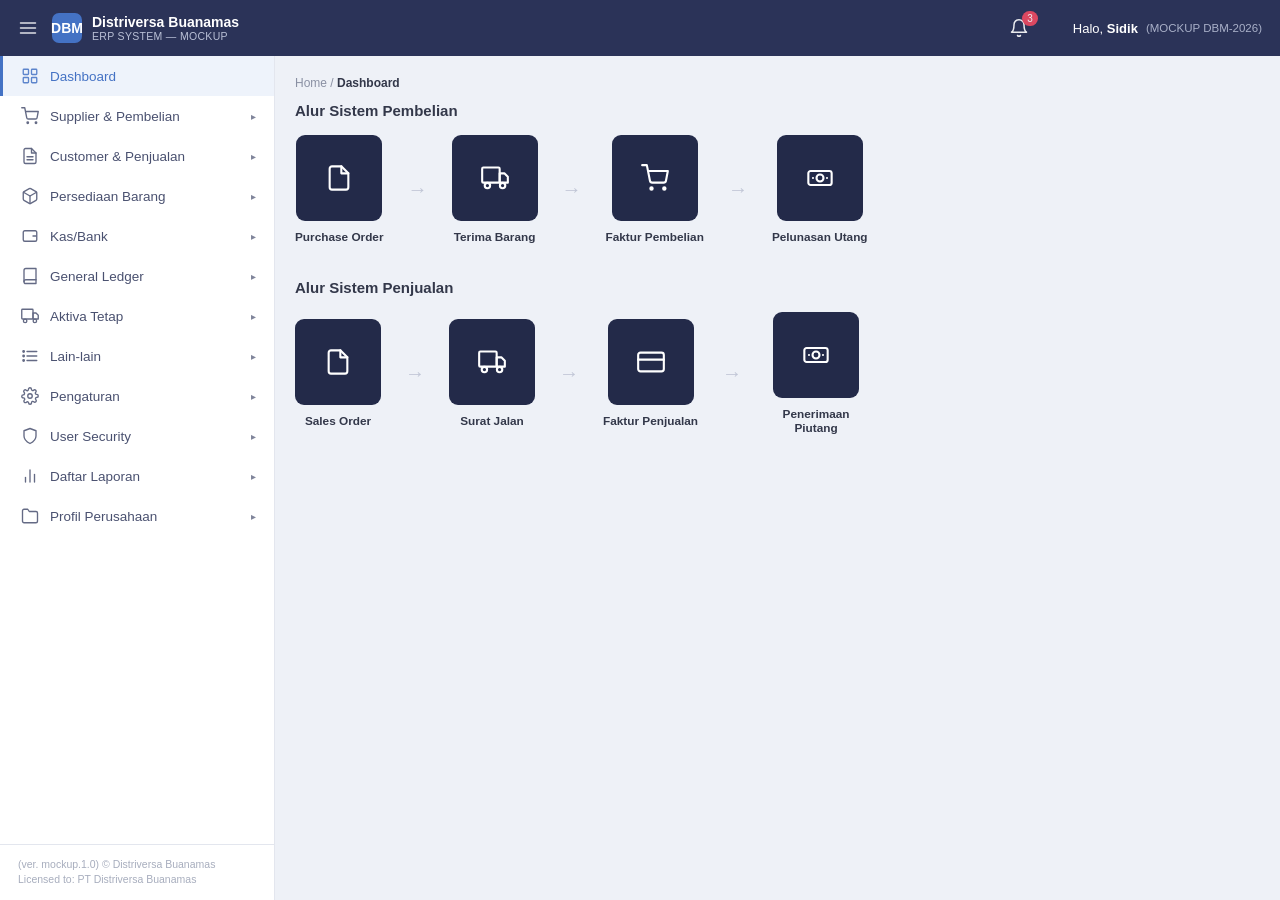
